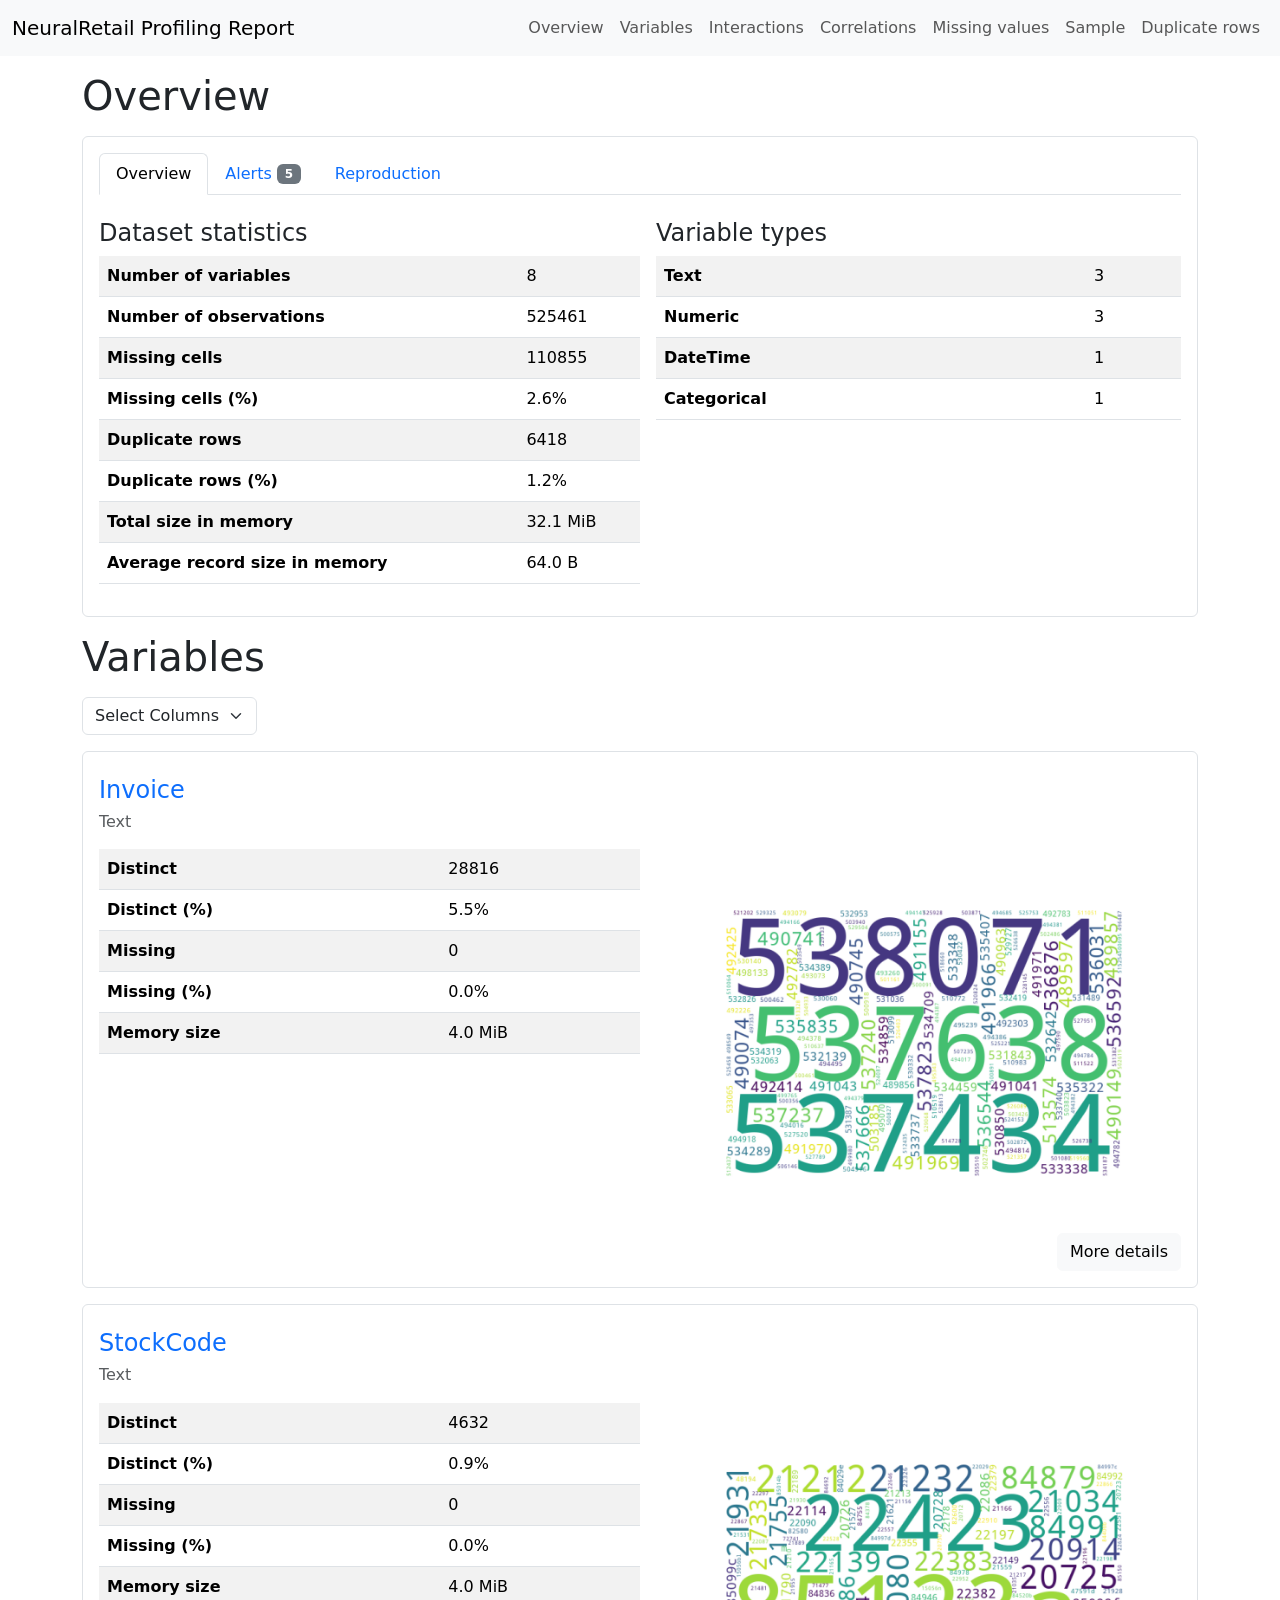
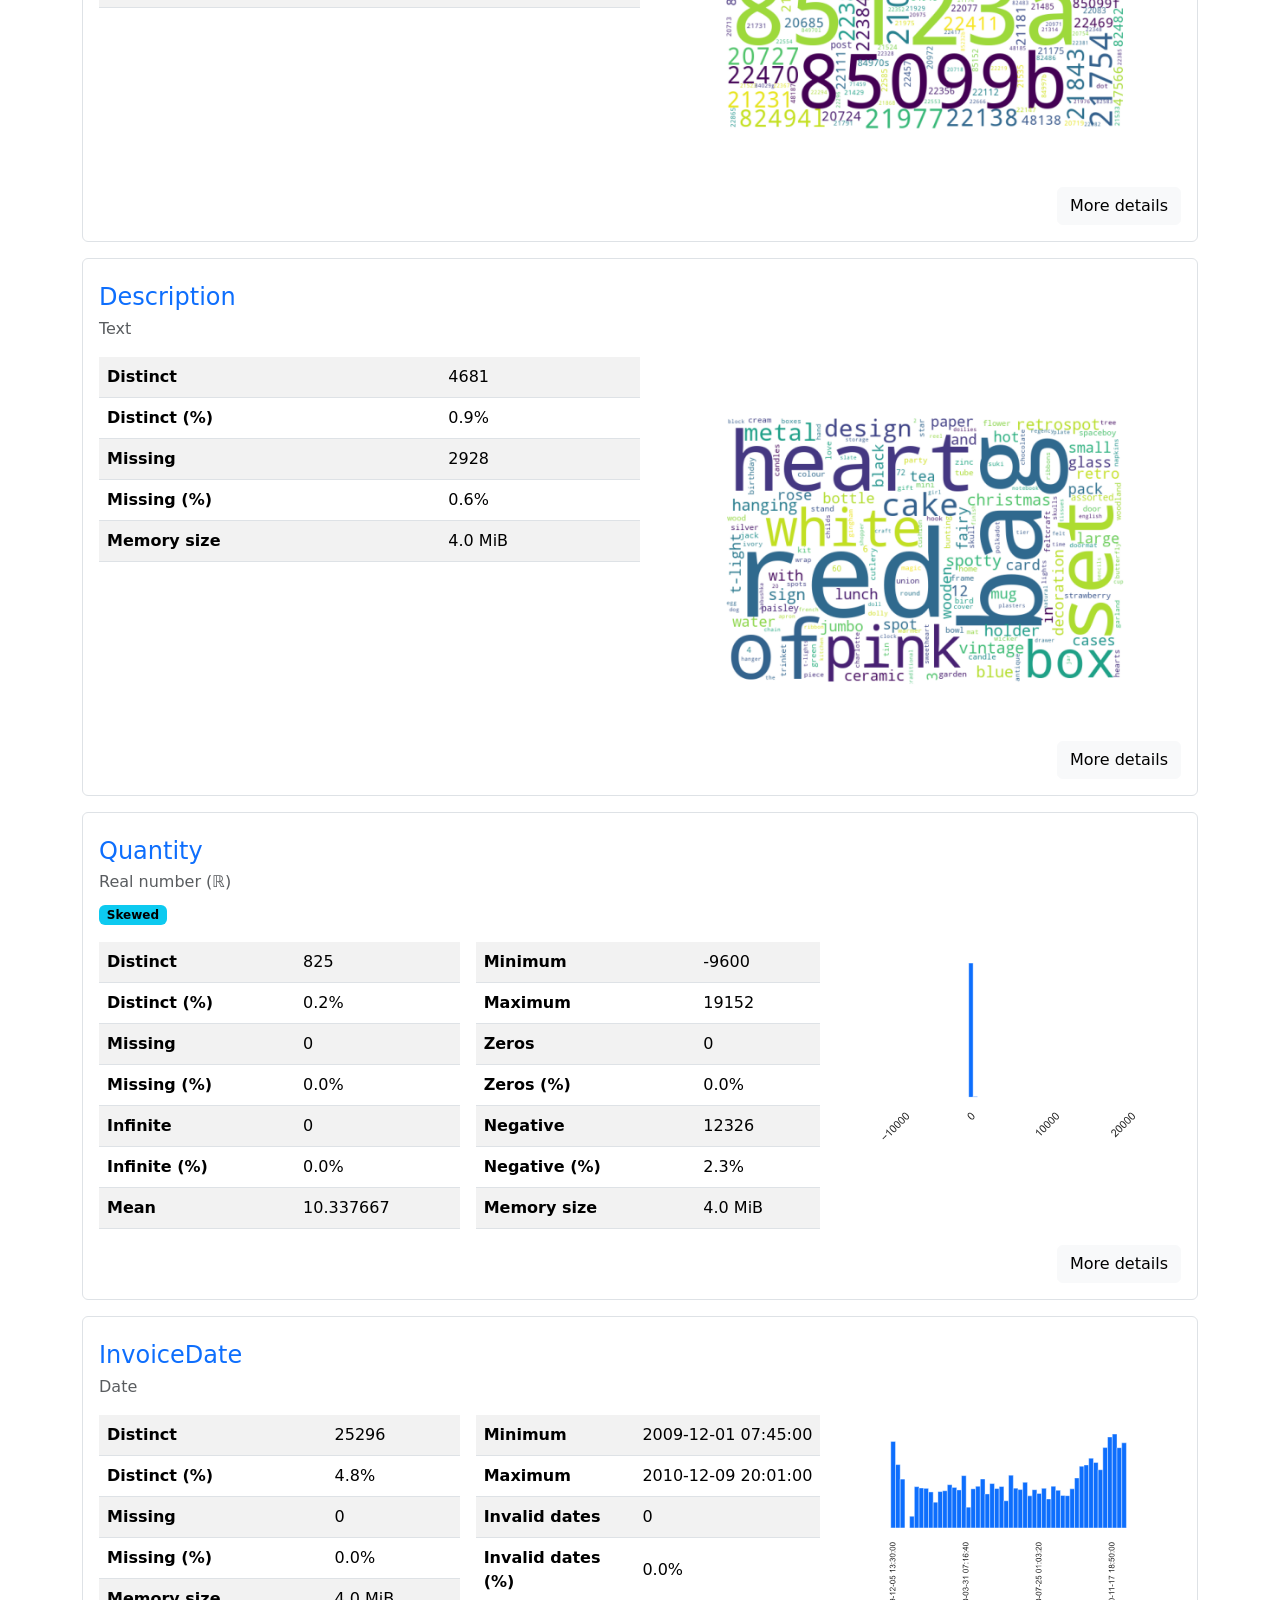
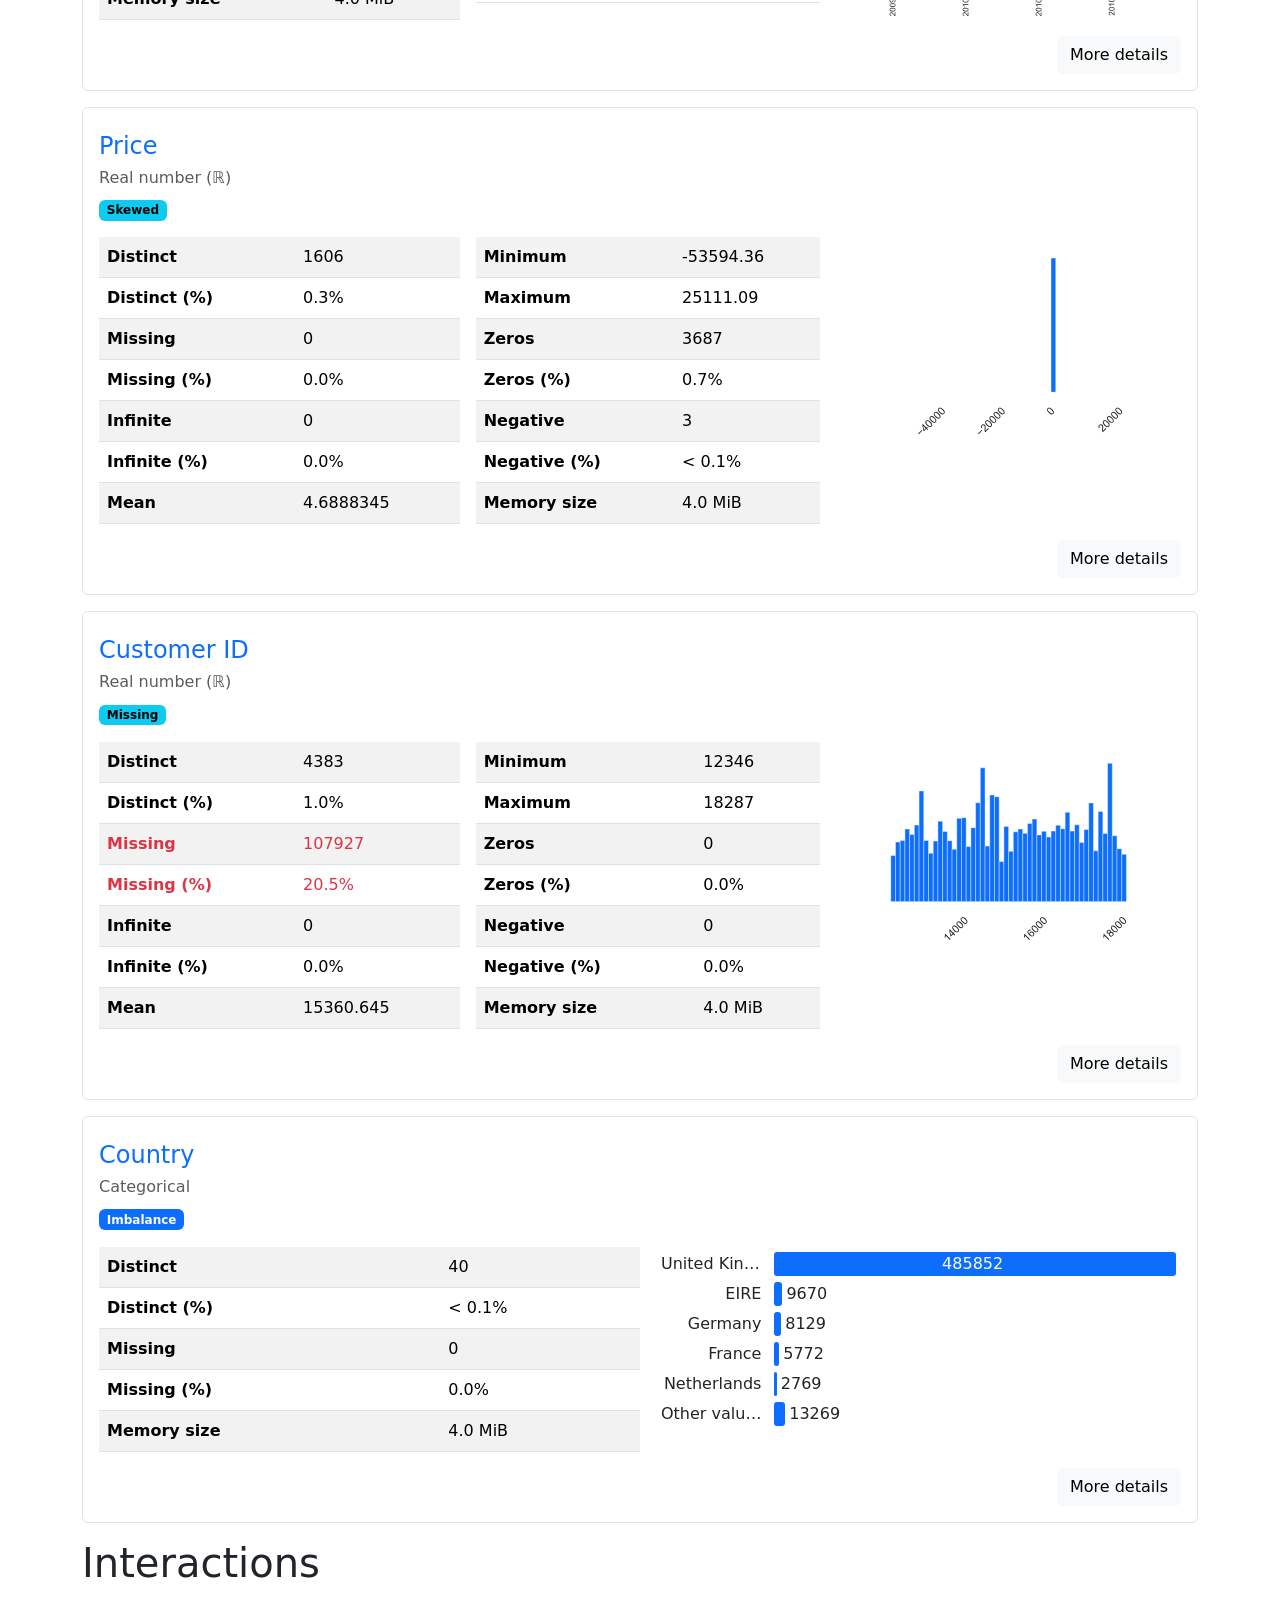
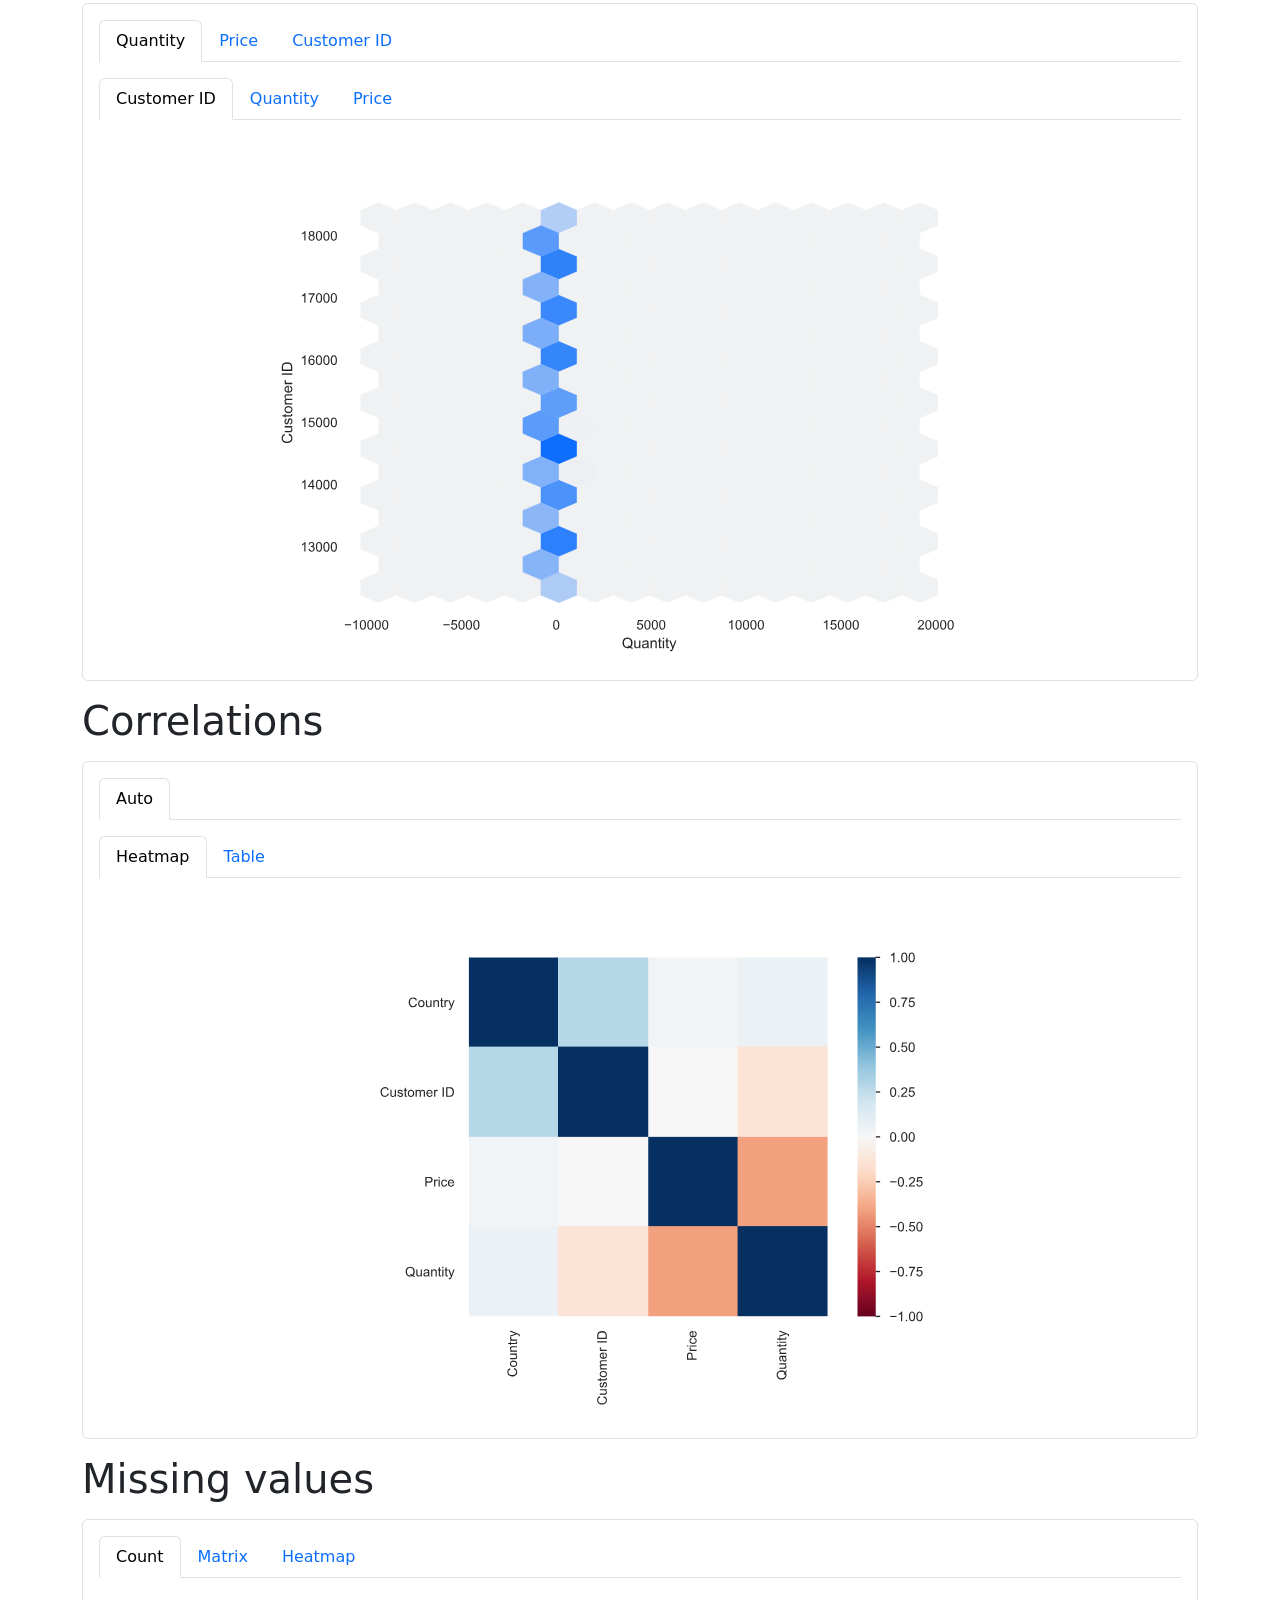
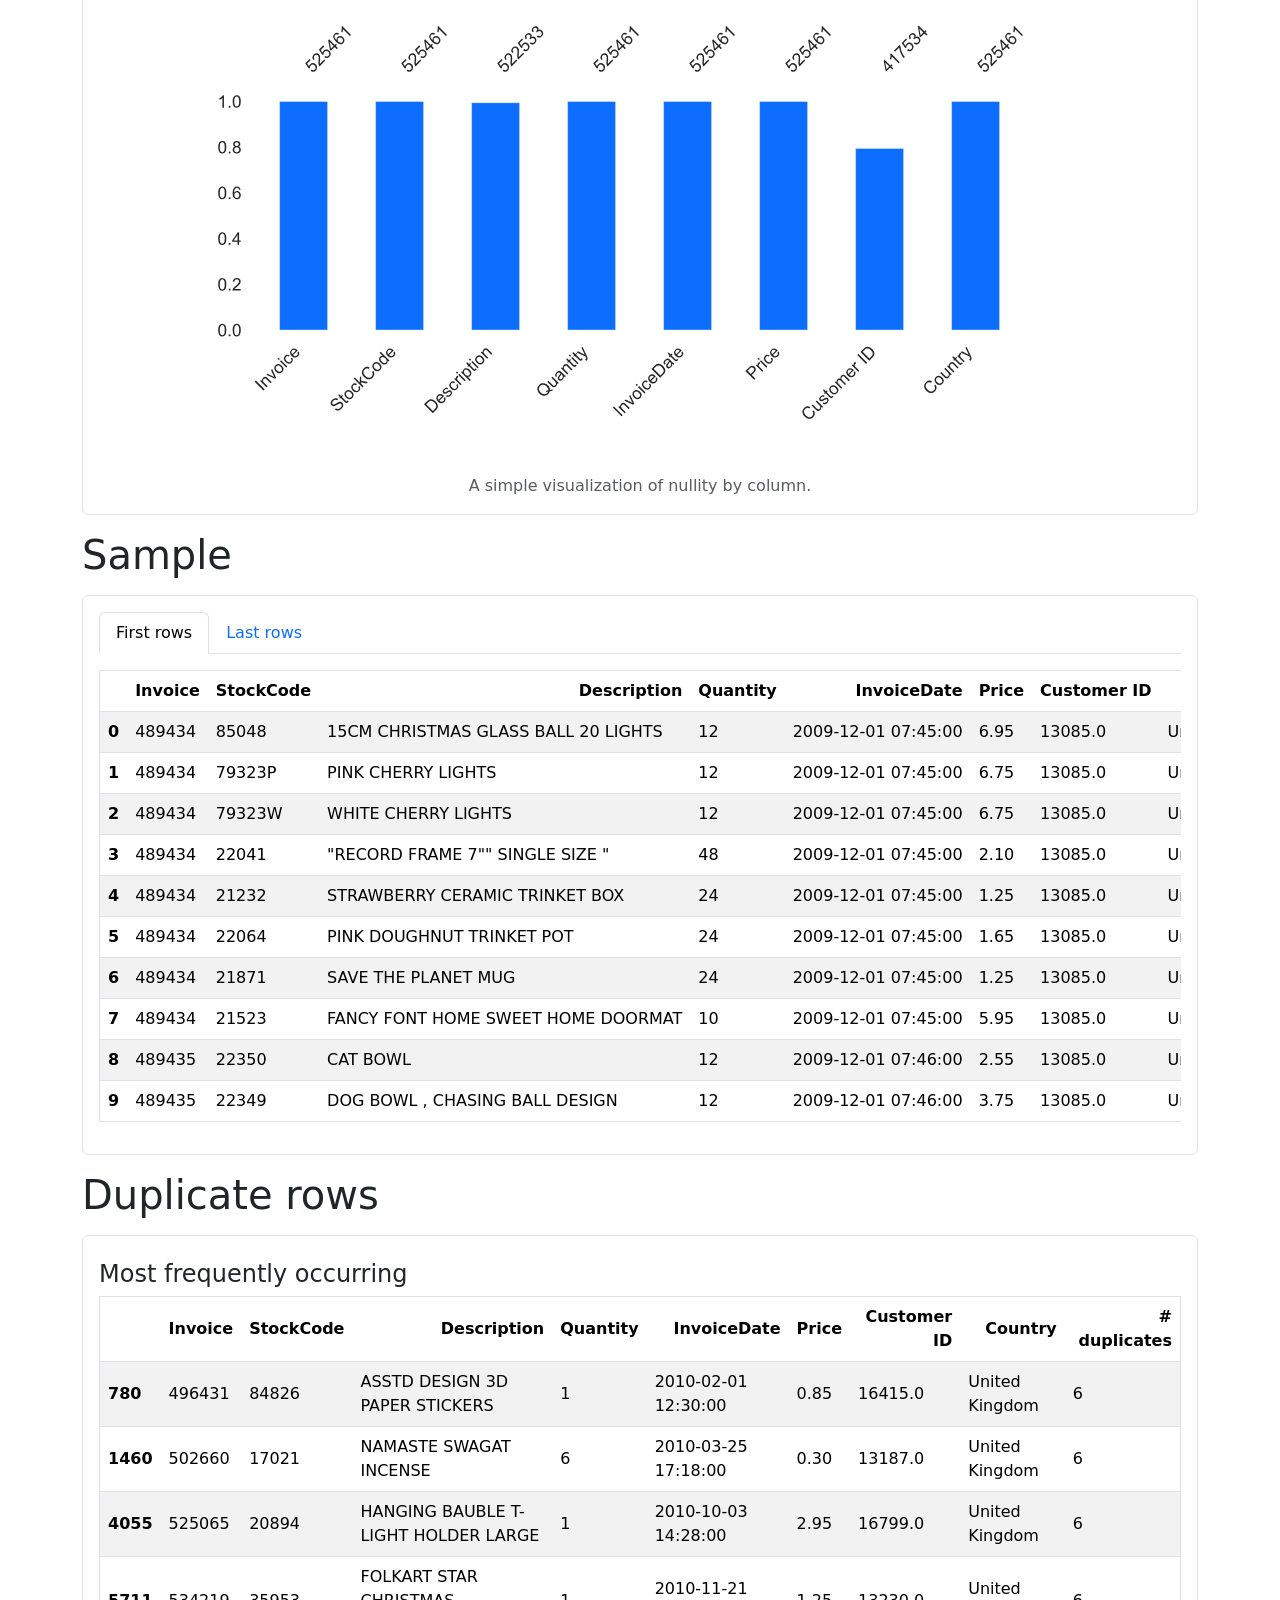
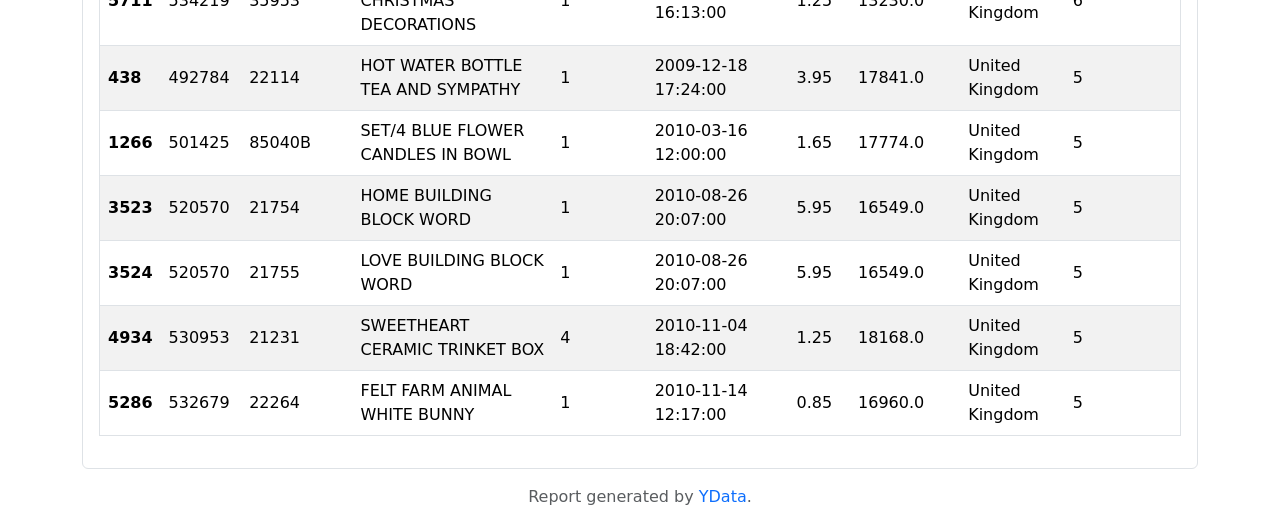
==== reports/data_profile_report.html @ 99c175b5 "Day 6 completed - Time Series Analysis and Prophet Tuning" ====
<!doctype html><html lang=en><meta charset=utf-8><meta content="width=device-width,initial-scale=1,shrink-to-fit=no" name=viewport><meta content="Profile report generated by YData! Visit us at https://ydata.ai" name=description><meta content="YData and the open source community." name=author><meta content="YData Profiling v4.18.4" name=generator><meta content=https://github.com/ydataai/ydata-profiling name=url><meta content="2026-06-08 09:29:05.166103" name=date><title>NeuralRetail Profiling Report</title><style>@charset "UTF-8";/*!
 * Bootstrap  v5.3.3 (https://getbootstrap.com/)
 * Copyright 2011-2024 The Bootstrap Authors
 * Licensed under MIT (https://github.com/twbs/bootstrap/blob/main/LICENSE)
 */:root,[data-bs-theme=light]{--bs-blue:#0d6efd;--bs-indigo:#6610f2;--bs-purple:#6f42c1;--bs-pink:#d63384;--bs-red:#dc3545;--bs-orange:#fd7e14;--bs-yellow:#ffc107;--bs-green:#198754;--bs-teal:#20c997;--bs-cyan:#0dcaf0;--bs-black:#000;--bs-white:#fff;--bs-gray:#6c757d;--bs-gray-dark:#343a40;--bs-gray-100:#f8f9fa;--bs-gray-200:#e9ecef;--bs-gray-300:#dee2e6;--bs-gray-400:#ced4da;--bs-gray-500:#adb5bd;--bs-gray-600:#6c757d;--bs-gray-700:#495057;--bs-gray-800:#343a40;--bs-gray-900:#212529;--bs-primary:#0d6efd;--bs-secondary:#6c757d;--bs-success:#198754;--bs-info:#0dcaf0;--bs-warning:#ffc107;--bs-danger:#dc3545;--bs-light:#f8f9fa;--bs-dark:#212529;--bs-primary-rgb:13,110,253;--bs-secondary-rgb:108,117,125;--bs-success-rgb:25,135,84;--bs-info-rgb:13,202,240;--bs-warning-rgb:255,193,7;--bs-danger-rgb:220,53,69;--bs-light-rgb:248,249,250;--bs-dark-rgb:33,37,41;--bs-primary-text-emphasis:#052c65;--bs-secondary-text-emphasis:#2b2f32;--bs-success-text-emphasis:#0a3622;--bs-info-text-emphasis:#055160;--bs-warning-text-emphasis:#664d03;--bs-danger-text-emphasis:#58151c;--bs-light-text-emphasis:#495057;--bs-dark-text-emphasis:#495057;--bs-primary-bg-subtle:#cfe2ff;--bs-secondary-bg-subtle:#e2e3e5;--bs-success-bg-subtle:#d1e7dd;--bs-info-bg-subtle:#cff4fc;--bs-warning-bg-subtle:#fff3cd;--bs-danger-bg-subtle:#f8d7da;--bs-light-bg-subtle:#fcfcfd;--bs-dark-bg-subtle:#ced4da;--bs-primary-border-subtle:#9ec5fe;--bs-secondary-border-subtle:#c4c8cb;--bs-success-border-subtle:#a3cfbb;--bs-info-border-subtle:#9eeaf9;--bs-warning-border-subtle:#ffe69c;--bs-danger-border-subtle:#f1aeb5;--bs-light-border-subtle:#e9ecef;--bs-dark-border-subtle:#adb5bd;--bs-white-rgb:255,255,255;--bs-black-rgb:0,0,0;--bs-font-sans-serif:system-ui,-apple-system,"Segoe UI",Roboto,"Helvetica Neue","Noto Sans","Liberation Sans",Arial,sans-serif,"Apple Color Emoji","Segoe UI Emoji","Segoe UI Symbol","Noto Color Emoji";--bs-font-monospace:SFMono-Regular,Menlo,Monaco,Consolas,"Liberation Mono","Courier New",monospace;--bs-gradient:linear-gradient(180deg, rgba(255, 255, 255, 0.15), rgba(255, 255, 255, 0));--bs-body-font-family:var(--bs-font-sans-serif);--bs-body-font-size:1rem;--bs-body-font-weight:400;--bs-body-line-height:1.5;--bs-body-color:#212529;--bs-body-color-rgb:33,37,41;--bs-body-bg:#fff;--bs-body-bg-rgb:255,255,255;--bs-emphasis-color:#000;--bs-emphasis-color-rgb:0,0,0;--bs-secondary-color:rgba(33, 37, 41, 0.75);--bs-secondary-color-rgb:33,37,41;--bs-secondary-bg:#e9ecef;--bs-secondary-bg-rgb:233,236,239;--bs-tertiary-color:rgba(33, 37, 41, 0.5);--bs-tertiary-color-rgb:33,37,41;--bs-tertiary-bg:#f8f9fa;--bs-tertiary-bg-rgb:248,249,250;--bs-heading-color:inherit;--bs-link-color:#0d6efd;--bs-link-color-rgb:13,110,253;--bs-link-decoration:underline;--bs-link-hover-color:#0a58ca;--bs-link-hover-color-rgb:10,88,202;--bs-code-color:#d63384;--bs-highlight-color:#212529;--bs-highlight-bg:#fff3cd;--bs-border-width:1px;--bs-border-style:solid;--bs-border-color:#dee2e6;--bs-border-color-translucent:rgba(0, 0, 0, 0.175);--bs-border-radius:0.375rem;--bs-border-radius-sm:0.25rem;--bs-border-radius-lg:0.5rem;--bs-border-radius-xl:1rem;--bs-border-radius-xxl:2rem;--bs-border-radius-2xl:var(--bs-border-radius-xxl);--bs-border-radius-pill:50rem;--bs-box-shadow:0 0.5rem 1rem rgba(0, 0, 0, 0.15);--bs-box-shadow-sm:0 0.125rem 0.25rem rgba(0, 0, 0, 0.075);--bs-box-shadow-lg:0 1rem 3rem rgba(0, 0, 0, 0.175);--bs-box-shadow-inset:inset 0 1px 2px rgba(0, 0, 0, 0.075);--bs-focus-ring-width:0.25rem;--bs-focus-ring-opacity:0.25;--bs-focus-ring-color:rgba(13, 110, 253, 0.25);--bs-form-valid-color:#198754;--bs-form-valid-border-color:#198754;--bs-form-invalid-color:#dc3545;--bs-form-invalid-border-color:#dc3545}[data-bs-theme=dark]{color-scheme:dark;--bs-body-color:#dee2e6;--bs-body-color-rgb:222,226,230;--bs-body-bg:#212529;--bs-body-bg-rgb:33,37,41;--bs-emphasis-color:#fff;--bs-emphasis-color-rgb:255,255,255;--bs-secondary-color:rgba(222, 226, 230, 0.75);--bs-secondary-color-rgb:222,226,230;--bs-secondary-bg:#343a40;--bs-secondary-bg-rgb:52,58,64;--bs-tertiary-color:rgba(222, 226, 230, 0.5);--bs-tertiary-color-rgb:222,226,230;--bs-tertiary-bg:#2b3035;--bs-tertiary-bg-rgb:43,48,53;--bs-primary-text-emphasis:#6ea8fe;--bs-secondary-text-emphasis:#a7acb1;--bs-success-text-emphasis:#75b798;--bs-info-text-emphasis:#6edff6;--bs-warning-text-emphasis:#ffda6a;--bs-danger-text-emphasis:#ea868f;--bs-light-text-emphasis:#f8f9fa;--bs-dark-text-emphasis:#dee2e6;--bs-primary-bg-subtle:#031633;--bs-secondary-bg-subtle:#161719;--bs-success-bg-subtle:#051b11;--bs-info-bg-subtle:#032830;--bs-warning-bg-subtle:#332701;--bs-danger-bg-subtle:#2c0b0e;--bs-light-bg-subtle:#343a40;--bs-dark-bg-subtle:#1a1d20;--bs-primary-border-subtle:#084298;--bs-secondary-border-subtle:#41464b;--bs-success-border-subtle:#0f5132;--bs-info-border-subtle:#087990;--bs-warning-border-subtle:#997404;--bs-danger-border-subtle:#842029;--bs-light-border-subtle:#495057;--bs-dark-border-subtle:#343a40;--bs-heading-color:inherit;--bs-link-color:#6ea8fe;--bs-link-hover-color:#8bb9fe;--bs-link-color-rgb:110,168,254;--bs-link-hover-color-rgb:139,185,254;--bs-code-color:#e685b5;--bs-highlight-color:#dee2e6;--bs-highlight-bg:#664d03;--bs-border-color:#495057;--bs-border-color-translucent:rgba(255, 255, 255, 0.15);--bs-form-valid-color:#75b798;--bs-form-valid-border-color:#75b798;--bs-form-invalid-color:#ea868f;--bs-form-invalid-border-color:#ea868f}*,::after,::before{box-sizing:border-box}@media (prefers-reduced-motion:no-preference){:root{scroll-behavior:smooth}}body{margin:0;font-family:var(--bs-body-font-family);font-size:var(--bs-body-font-size);font-weight:var(--bs-body-font-weight);line-height:var(--bs-body-line-height);color:var(--bs-body-color);text-align:var(--bs-body-text-align);background-color:var(--bs-body-bg);-webkit-text-size-adjust:100%;-webkit-tap-highlight-color:transparent}hr{margin:1rem 0;color:inherit;border:0;border-top:var(--bs-border-width) solid;opacity:.25}.h1,.h2,.h3,.h4,.h5,.h6,h1,h2,h3,h4,h5,h6{margin-top:0;margin-bottom:.5rem;font-weight:500;line-height:1.2;color:var(--bs-heading-color)}.h1,h1{font-size:calc(1.375rem + 1.5vw)}@media (min-width:1200px){.h1,h1{font-size:2.5rem}}.h2,h2{font-size:calc(1.325rem + .9vw)}@media (min-width:1200px){.h2,h2{font-size:2rem}}.h3,h3{font-size:calc(1.3rem + .6vw)}@media (min-width:1200px){.h3,h3{font-size:1.75rem}}.h4,h4{font-size:calc(1.275rem + .3vw)}@media (min-width:1200px){.h4,h4{font-size:1.5rem}}.h5,h5{font-size:1.25rem}.h6,h6{font-size:1rem}p{margin-top:0;margin-bottom:1rem}abbr[title]{-webkit-text-decoration:underline dotted;text-decoration:underline dotted;cursor:help;-webkit-text-decoration-skip-ink:none;text-decoration-skip-ink:none}address{margin-bottom:1rem;font-style:normal;line-height:inherit}ol,ul{padding-left:2rem}dl,ol,ul{margin-top:0;margin-bottom:1rem}ol ol,ol ul,ul ol,ul ul{margin-bottom:0}dt{font-weight:700}dd{margin-bottom:.5rem;margin-left:0}blockquote{margin:0 0 1rem}b,strong{font-weight:bolder}.small,small{font-size:.875em}.mark,mark{padding:.1875em;color:var(--bs-highlight-color);background-color:var(--bs-highlight-bg)}sub,sup{position:relative;font-size:.75em;line-height:0;vertical-align:baseline}sub{bottom:-.25em}sup{top:-.5em}a{color:rgba(var(--bs-link-color-rgb),var(--bs-link-opacity,1));text-decoration:underline}a:hover{--bs-link-color-rgb:var(--bs-link-hover-color-rgb)}a:not([href]):not([class]),a:not([href]):not([class]):hover{color:inherit;text-decoration:none}code,kbd,pre,samp{font-family:var(--bs-font-monospace);font-size:1em}pre{display:block;margin-top:0;margin-bottom:1rem;overflow:auto;font-size:.875em}pre code{font-size:inherit;color:inherit;word-break:normal}code{font-size:.875em;color:var(--bs-code-color);word-wrap:break-word}a>code{color:inherit}kbd{padding:.1875rem .375rem;font-size:.875em;color:var(--bs-body-bg);background-color:var(--bs-body-color);border-radius:.25rem}kbd kbd{padding:0;font-size:1em}figure{margin:0 0 1rem}img,svg{vertical-align:middle}table{caption-side:bottom;border-collapse:collapse}caption{padding-top:.5rem;padding-bottom:.5rem;color:var(--bs-secondary-color);text-align:left}th{text-align:inherit;text-align:-webkit-match-parent}tbody,td,tfoot,th,thead,tr{border-color:inherit;border-style:solid;border-width:0}label{display:inline-block}button{border-radius:0}button:focus:not(:focus-visible){outline:0}button,input,optgroup,select,textarea{margin:0;font-family:inherit;font-size:inherit;line-height:inherit}button,select{text-transform:none}[role=button]{cursor:pointer}select{word-wrap:normal}select:disabled{opacity:1}[list]:not([type=date]):not([type=datetime-local]):not([type=month]):not([type=week]):not([type=time])::-webkit-calendar-picker-indicator{display:none!important}[type=button],[type=reset],[type=submit],button{-webkit-appearance:button}[type=button]:not(:disabled),[type=reset]:not(:disabled),[type=submit]:not(:disabled),button:not(:disabled){cursor:pointer}::-moz-focus-inner{padding:0;border-style:none}textarea{resize:vertical}fieldset{min-width:0;padding:0;margin:0;border:0}legend{float:left;width:100%;padding:0;margin-bottom:.5rem;font-size:calc(1.275rem + .3vw);line-height:inherit}@media (min-width:1200px){legend{font-size:1.5rem}}legend+*{clear:left}::-webkit-datetime-edit-day-field,::-webkit-datetime-edit-fields-wrapper,::-webkit-datetime-edit-hour-field,::-webkit-datetime-edit-minute,::-webkit-datetime-edit-month-field,::-webkit-datetime-edit-text,::-webkit-datetime-edit-year-field{padding:0}::-webkit-inner-spin-button{height:auto}[type=search]{-webkit-appearance:textfield;outline-offset:-2px}::-webkit-search-decoration{-webkit-appearance:none}::-webkit-color-swatch-wrapper{padding:0}::-webkit-file-upload-button{font:inherit;-webkit-appearance:button}::file-selector-button{font:inherit;-webkit-appearance:button}output{display:inline-block}iframe{border:0}summary{display:list-item;cursor:pointer}progress{vertical-align:baseline}[hidden]{display:none!important}.lead{font-size:1.25rem;font-weight:300}.display-1{font-size:calc(1.625rem + 4.5vw);font-weight:300;line-height:1.2}@media (min-width:1200px){.display-1{font-size:5rem}}.display-2{font-size:calc(1.575rem + 3.9vw);font-weight:300;line-height:1.2}@media (min-width:1200px){.display-2{font-size:4.5rem}}.display-3{font-size:calc(1.525rem + 3.3vw);font-weight:300;line-height:1.2}@media (min-width:1200px){.display-3{font-size:4rem}}.display-4{font-size:calc(1.475rem + 2.7vw);font-weight:300;line-height:1.2}@media (min-width:1200px){.display-4{font-size:3.5rem}}.display-5{font-size:calc(1.425rem + 2.1vw);font-weight:300;line-height:1.2}@media (min-width:1200px){.display-5{font-size:3rem}}.display-6{font-size:calc(1.375rem + 1.5vw);font-weight:300;line-height:1.2}@media (min-width:1200px){.display-6{font-size:2.5rem}}.list-unstyled{padding-left:0;list-style:none}.list-inline{padding-left:0;list-style:none}.list-inline-item{display:inline-block}.list-inline-item:not(:last-child){margin-right:.5rem}.initialism{font-size:.875em;text-transform:uppercase}.blockquote{margin-bottom:1rem;font-size:1.25rem}.blockquote>:last-child{margin-bottom:0}.blockquote-footer{margin-top:-1rem;margin-bottom:1rem;font-size:.875em;color:#6c757d}.blockquote-footer::before{content:"— "}.img-fluid{max-width:100%;height:auto}.img-thumbnail{padding:.25rem;background-color:var(--bs-body-bg);border:var(--bs-border-width) solid var(--bs-border-color);border-radius:var(--bs-border-radius);max-width:100%;height:auto}.figure{display:inline-block}.figure-img{margin-bottom:.5rem;line-height:1}.figure-caption{font-size:.875em;color:var(--bs-secondary-color)}.container,.container-fluid,.container-lg,.container-md,.container-sm,.container-xl,.container-xxl{--bs-gutter-x:1.5rem;--bs-gutter-y:0;width:100%;padding-right:calc(var(--bs-gutter-x) * .5);padding-left:calc(var(--bs-gutter-x) * .5);margin-right:auto;margin-left:auto}@media (min-width:576px){.container,.container-sm{max-width:540px}}@media (min-width:768px){.container,.container-md,.container-sm{max-width:720px}}@media (min-width:992px){.container,.container-lg,.container-md,.container-sm{max-width:960px}}@media (min-width:1200px){.container,.container-lg,.container-md,.container-sm,.container-xl{max-width:1140px}}@media (min-width:1400px){.container,.container-lg,.container-md,.container-sm,.container-xl,.container-xxl{max-width:1320px}}:root{--bs-breakpoint-xs:0;--bs-breakpoint-sm:576px;--bs-breakpoint-md:768px;--bs-breakpoint-lg:992px;--bs-breakpoint-xl:1200px;--bs-breakpoint-xxl:1400px}.row{--bs-gutter-x:1.5rem;--bs-gutter-y:0;display:flex;flex-wrap:wrap;margin-top:calc(-1 * var(--bs-gutter-y));margin-right:calc(-.5 * var(--bs-gutter-x));margin-left:calc(-.5 * var(--bs-gutter-x))}.row>*{flex-shrink:0;width:100%;max-width:100%;padding-right:calc(var(--bs-gutter-x) * .5);padding-left:calc(var(--bs-gutter-x) * .5);margin-top:var(--bs-gutter-y)}.col{flex:1 0 0%}.row-cols-auto>*{flex:0 0 auto;width:auto}.row-cols-1>*{flex:0 0 auto;width:100%}.row-cols-2>*{flex:0 0 auto;width:50%}.row-cols-3>*{flex:0 0 auto;width:33.33333333%}.row-cols-4>*{flex:0 0 auto;width:25%}.row-cols-5>*{flex:0 0 auto;width:20%}.row-cols-6>*{flex:0 0 auto;width:16.66666667%}.col-auto{flex:0 0 auto;width:auto}.col-1{flex:0 0 auto;width:8.33333333%}.col-2{flex:0 0 auto;width:16.66666667%}.col-3{flex:0 0 auto;width:25%}.col-4{flex:0 0 auto;width:33.33333333%}.col-5{flex:0 0 auto;width:41.66666667%}.col-6{flex:0 0 auto;width:50%}.col-7{flex:0 0 auto;width:58.33333333%}.col-8{flex:0 0 auto;width:66.66666667%}.col-9{flex:0 0 auto;width:75%}.col-10{flex:0 0 auto;width:83.33333333%}.col-11{flex:0 0 auto;width:91.66666667%}.col-12{flex:0 0 auto;width:100%}.offset-1{margin-left:8.33333333%}.offset-2{margin-left:16.66666667%}.offset-3{margin-left:25%}.offset-4{margin-left:33.33333333%}.offset-5{margin-left:41.66666667%}.offset-6{margin-left:50%}.offset-7{margin-left:58.33333333%}.offset-8{margin-left:66.66666667%}.offset-9{margin-left:75%}.offset-10{margin-left:83.33333333%}.offset-11{margin-left:91.66666667%}.g-0,.gx-0{--bs-gutter-x:0}.g-0,.gy-0{--bs-gutter-y:0}.g-1,.gx-1{--bs-gutter-x:0.25rem}.g-1,.gy-1{--bs-gutter-y:0.25rem}.g-2,.gx-2{--bs-gutter-x:0.5rem}.g-2,.gy-2{--bs-gutter-y:0.5rem}.g-3,.gx-3{--bs-gutter-x:1rem}.g-3,.gy-3{--bs-gutter-y:1rem}.g-4,.gx-4{--bs-gutter-x:1.5rem}.g-4,.gy-4{--bs-gutter-y:1.5rem}.g-5,.gx-5{--bs-gutter-x:3rem}.g-5,.gy-5{--bs-gutter-y:3rem}@media (min-width:576px){.col-sm{flex:1 0 0%}.row-cols-sm-auto>*{flex:0 0 auto;width:auto}.row-cols-sm-1>*{flex:0 0 auto;width:100%}.row-cols-sm-2>*{flex:0 0 auto;width:50%}.row-cols-sm-3>*{flex:0 0 auto;width:33.33333333%}.row-cols-sm-4>*{flex:0 0 auto;width:25%}.row-cols-sm-5>*{flex:0 0 auto;width:20%}.row-cols-sm-6>*{flex:0 0 auto;width:16.66666667%}.col-sm-auto{flex:0 0 auto;width:auto}.col-sm-1{flex:0 0 auto;width:8.33333333%}.col-sm-2{flex:0 0 auto;width:16.66666667%}.col-sm-3{flex:0 0 auto;width:25%}.col-sm-4{flex:0 0 auto;width:33.33333333%}.col-sm-5{flex:0 0 auto;width:41.66666667%}.col-sm-6{flex:0 0 auto;width:50%}.col-sm-7{flex:0 0 auto;width:58.33333333%}.col-sm-8{flex:0 0 auto;width:66.66666667%}.col-sm-9{flex:0 0 auto;width:75%}.col-sm-10{flex:0 0 auto;width:83.33333333%}.col-sm-11{flex:0 0 auto;width:91.66666667%}.col-sm-12{flex:0 0 auto;width:100%}.offset-sm-0{margin-left:0}.offset-sm-1{margin-left:8.33333333%}.offset-sm-2{margin-left:16.66666667%}.offset-sm-3{margin-left:25%}.offset-sm-4{margin-left:33.33333333%}.offset-sm-5{margin-left:41.66666667%}.offset-sm-6{margin-left:50%}.offset-sm-7{margin-left:58.33333333%}.offset-sm-8{margin-left:66.66666667%}.offset-sm-9{margin-left:75%}.offset-sm-10{margin-left:83.33333333%}.offset-sm-11{margin-left:91.66666667%}.g-sm-0,.gx-sm-0{--bs-gutter-x:0}.g-sm-0,.gy-sm-0{--bs-gutter-y:0}.g-sm-1,.gx-sm-1{--bs-gutter-x:0.25rem}.g-sm-1,.gy-sm-1{--bs-gutter-y:0.25rem}.g-sm-2,.gx-sm-2{--bs-gutter-x:0.5rem}.g-sm-2,.gy-sm-2{--bs-gutter-y:0.5rem}.g-sm-3,.gx-sm-3{--bs-gutter-x:1rem}.g-sm-3,.gy-sm-3{--bs-gutter-y:1rem}.g-sm-4,.gx-sm-4{--bs-gutter-x:1.5rem}.g-sm-4,.gy-sm-4{--bs-gutter-y:1.5rem}.g-sm-5,.gx-sm-5{--bs-gutter-x:3rem}.g-sm-5,.gy-sm-5{--bs-gutter-y:3rem}}@media (min-width:768px){.col-md{flex:1 0 0%}.row-cols-md-auto>*{flex:0 0 auto;width:auto}.row-cols-md-1>*{flex:0 0 auto;width:100%}.row-cols-md-2>*{flex:0 0 auto;width:50%}.row-cols-md-3>*{flex:0 0 auto;width:33.33333333%}.row-cols-md-4>*{flex:0 0 auto;width:25%}.row-cols-md-5>*{flex:0 0 auto;width:20%}.row-cols-md-6>*{flex:0 0 auto;width:16.66666667%}.col-md-auto{flex:0 0 auto;width:auto}.col-md-1{flex:0 0 auto;width:8.33333333%}.col-md-2{flex:0 0 auto;width:16.66666667%}.col-md-3{flex:0 0 auto;width:25%}.col-md-4{flex:0 0 auto;width:33.33333333%}.col-md-5{flex:0 0 auto;width:41.66666667%}.col-md-6{flex:0 0 auto;width:50%}.col-md-7{flex:0 0 auto;width:58.33333333%}.col-md-8{flex:0 0 auto;width:66.66666667%}.col-md-9{flex:0 0 auto;width:75%}.col-md-10{flex:0 0 auto;width:83.33333333%}.col-md-11{flex:0 0 auto;width:91.66666667%}.col-md-12{flex:0 0 auto;width:100%}.offset-md-0{margin-left:0}.offset-md-1{margin-left:8.33333333%}.offset-md-2{margin-left:16.66666667%}.offset-md-3{margin-left:25%}.offset-md-4{margin-left:33.33333333%}.offset-md-5{margin-left:41.66666667%}.offset-md-6{margin-left:50%}.offset-md-7{margin-left:58.33333333%}.offset-md-8{margin-left:66.66666667%}.offset-md-9{margin-left:75%}.offset-md-10{margin-left:83.33333333%}.offset-md-11{margin-left:91.66666667%}.g-md-0,.gx-md-0{--bs-gutter-x:0}.g-md-0,.gy-md-0{--bs-gutter-y:0}.g-md-1,.gx-md-1{--bs-gutter-x:0.25rem}.g-md-1,.gy-md-1{--bs-gutter-y:0.25rem}.g-md-2,.gx-md-2{--bs-gutter-x:0.5rem}.g-md-2,.gy-md-2{--bs-gutter-y:0.5rem}.g-md-3,.gx-md-3{--bs-gutter-x:1rem}.g-md-3,.gy-md-3{--bs-gutter-y:1rem}.g-md-4,.gx-md-4{--bs-gutter-x:1.5rem}.g-md-4,.gy-md-4{--bs-gutter-y:1.5rem}.g-md-5,.gx-md-5{--bs-gutter-x:3rem}.g-md-5,.gy-md-5{--bs-gutter-y:3rem}}@media (min-width:992px){.col-lg{flex:1 0 0%}.row-cols-lg-auto>*{flex:0 0 auto;width:auto}.row-cols-lg-1>*{flex:0 0 auto;width:100%}.row-cols-lg-2>*{flex:0 0 auto;width:50%}.row-cols-lg-3>*{flex:0 0 auto;width:33.33333333%}.row-cols-lg-4>*{flex:0 0 auto;width:25%}.row-cols-lg-5>*{flex:0 0 auto;width:20%}.row-cols-lg-6>*{flex:0 0 auto;width:16.66666667%}.col-lg-auto{flex:0 0 auto;width:auto}.col-lg-1{flex:0 0 auto;width:8.33333333%}.col-lg-2{flex:0 0 auto;width:16.66666667%}.col-lg-3{flex:0 0 auto;width:25%}.col-lg-4{flex:0 0 auto;width:33.33333333%}.col-lg-5{flex:0 0 auto;width:41.66666667%}.col-lg-6{flex:0 0 auto;width:50%}.col-lg-7{flex:0 0 auto;width:58.33333333%}.col-lg-8{flex:0 0 auto;width:66.66666667%}.col-lg-9{flex:0 0 auto;width:75%}.col-lg-10{flex:0 0 auto;width:83.33333333%}.col-lg-11{flex:0 0 auto;width:91.66666667%}.col-lg-12{flex:0 0 auto;width:100%}.offset-lg-0{margin-left:0}.offset-lg-1{margin-left:8.33333333%}.offset-lg-2{margin-left:16.66666667%}.offset-lg-3{margin-left:25%}.offset-lg-4{margin-left:33.33333333%}.offset-lg-5{margin-left:41.66666667%}.offset-lg-6{margin-left:50%}.offset-lg-7{margin-left:58.33333333%}.offset-lg-8{margin-left:66.66666667%}.offset-lg-9{margin-left:75%}.offset-lg-10{margin-left:83.33333333%}.offset-lg-11{margin-left:91.66666667%}.g-lg-0,.gx-lg-0{--bs-gutter-x:0}.g-lg-0,.gy-lg-0{--bs-gutter-y:0}.g-lg-1,.gx-lg-1{--bs-gutter-x:0.25rem}.g-lg-1,.gy-lg-1{--bs-gutter-y:0.25rem}.g-lg-2,.gx-lg-2{--bs-gutter-x:0.5rem}.g-lg-2,.gy-lg-2{--bs-gutter-y:0.5rem}.g-lg-3,.gx-lg-3{--bs-gutter-x:1rem}.g-lg-3,.gy-lg-3{--bs-gutter-y:1rem}.g-lg-4,.gx-lg-4{--bs-gutter-x:1.5rem}.g-lg-4,.gy-lg-4{--bs-gutter-y:1.5rem}.g-lg-5,.gx-lg-5{--bs-gutter-x:3rem}.g-lg-5,.gy-lg-5{--bs-gutter-y:3rem}}@media (min-width:1200px){.col-xl{flex:1 0 0%}.row-cols-xl-auto>*{flex:0 0 auto;width:auto}.row-cols-xl-1>*{flex:0 0 auto;width:100%}.row-cols-xl-2>*{flex:0 0 auto;width:50%}.row-cols-xl-3>*{flex:0 0 auto;width:33.33333333%}.row-cols-xl-4>*{flex:0 0 auto;width:25%}.row-cols-xl-5>*{flex:0 0 auto;width:20%}.row-cols-xl-6>*{flex:0 0 auto;width:16.66666667%}.col-xl-auto{flex:0 0 auto;width:auto}.col-xl-1{flex:0 0 auto;width:8.33333333%}.col-xl-2{flex:0 0 auto;width:16.66666667%}.col-xl-3{flex:0 0 auto;width:25%}.col-xl-4{flex:0 0 auto;width:33.33333333%}.col-xl-5{flex:0 0 auto;width:41.66666667%}.col-xl-6{flex:0 0 auto;width:50%}.col-xl-7{flex:0 0 auto;width:58.33333333%}.col-xl-8{flex:0 0 auto;width:66.66666667%}.col-xl-9{flex:0 0 auto;width:75%}.col-xl-10{flex:0 0 auto;width:83.33333333%}.col-xl-11{flex:0 0 auto;width:91.66666667%}.col-xl-12{flex:0 0 auto;width:100%}.offset-xl-0{margin-left:0}.offset-xl-1{margin-left:8.33333333%}.offset-xl-2{margin-left:16.66666667%}.offset-xl-3{margin-left:25%}.offset-xl-4{margin-left:33.33333333%}.offset-xl-5{margin-left:41.66666667%}.offset-xl-6{margin-left:50%}.offset-xl-7{margin-left:58.33333333%}.offset-xl-8{margin-left:66.66666667%}.offset-xl-9{margin-left:75%}.offset-xl-10{margin-left:83.33333333%}.offset-xl-11{margin-left:91.66666667%}.g-xl-0,.gx-xl-0{--bs-gutter-x:0}.g-xl-0,.gy-xl-0{--bs-gutter-y:0}.g-xl-1,.gx-xl-1{--bs-gutter-x:0.25rem}.g-xl-1,.gy-xl-1{--bs-gutter-y:0.25rem}.g-xl-2,.gx-xl-2{--bs-gutter-x:0.5rem}.g-xl-2,.gy-xl-2{--bs-gutter-y:0.5rem}.g-xl-3,.gx-xl-3{--bs-gutter-x:1rem}.g-xl-3,.gy-xl-3{--bs-gutter-y:1rem}.g-xl-4,.gx-xl-4{--bs-gutter-x:1.5rem}.g-xl-4,.gy-xl-4{--bs-gutter-y:1.5rem}.g-xl-5,.gx-xl-5{--bs-gutter-x:3rem}.g-xl-5,.gy-xl-5{--bs-gutter-y:3rem}}@media (min-width:1400px){.col-xxl{flex:1 0 0%}.row-cols-xxl-auto>*{flex:0 0 auto;width:auto}.row-cols-xxl-1>*{flex:0 0 auto;width:100%}.row-cols-xxl-2>*{flex:0 0 auto;width:50%}.row-cols-xxl-3>*{flex:0 0 auto;width:33.33333333%}.row-cols-xxl-4>*{flex:0 0 auto;width:25%}.row-cols-xxl-5>*{flex:0 0 auto;width:20%}.row-cols-xxl-6>*{flex:0 0 auto;width:16.66666667%}.col-xxl-auto{flex:0 0 auto;width:auto}.col-xxl-1{flex:0 0 auto;width:8.33333333%}.col-xxl-2{flex:0 0 auto;width:16.66666667%}.col-xxl-3{flex:0 0 auto;width:25%}.col-xxl-4{flex:0 0 auto;width:33.33333333%}.col-xxl-5{flex:0 0 auto;width:41.66666667%}.col-xxl-6{flex:0 0 auto;width:50%}.col-xxl-7{flex:0 0 auto;width:58.33333333%}.col-xxl-8{flex:0 0 auto;width:66.66666667%}.col-xxl-9{flex:0 0 auto;width:75%}.col-xxl-10{flex:0 0 auto;width:83.33333333%}.col-xxl-11{flex:0 0 auto;width:91.66666667%}.col-xxl-12{flex:0 0 auto;width:100%}.offset-xxl-0{margin-left:0}.offset-xxl-1{margin-left:8.33333333%}.offset-xxl-2{margin-left:16.66666667%}.offset-xxl-3{margin-left:25%}.offset-xxl-4{margin-left:33.33333333%}.offset-xxl-5{margin-left:41.66666667%}.offset-xxl-6{margin-left:50%}.offset-xxl-7{margin-left:58.33333333%}.offset-xxl-8{margin-left:66.66666667%}.offset-xxl-9{margin-left:75%}.offset-xxl-10{margin-left:83.33333333%}.offset-xxl-11{margin-left:91.66666667%}.g-xxl-0,.gx-xxl-0{--bs-gutter-x:0}.g-xxl-0,.gy-xxl-0{--bs-gutter-y:0}.g-xxl-1,.gx-xxl-1{--bs-gutter-x:0.25rem}.g-xxl-1,.gy-xxl-1{--bs-gutter-y:0.25rem}.g-xxl-2,.gx-xxl-2{--bs-gutter-x:0.5rem}.g-xxl-2,.gy-xxl-2{--bs-gutter-y:0.5rem}.g-xxl-3,.gx-xxl-3{--bs-gutter-x:1rem}.g-xxl-3,.gy-xxl-3{--bs-gutter-y:1rem}.g-xxl-4,.gx-xxl-4{--bs-gutter-x:1.5rem}.g-xxl-4,.gy-xxl-4{--bs-gutter-y:1.5rem}.g-xxl-5,.gx-xxl-5{--bs-gutter-x:3rem}.g-xxl-5,.gy-xxl-5{--bs-gutter-y:3rem}}.table{--bs-table-color-type:initial;--bs-table-bg-type:initial;--bs-table-color-state:initial;--bs-table-bg-state:initial;--bs-table-color:var(--bs-emphasis-color);--bs-table-bg:var(--bs-body-bg);--bs-table-border-color:var(--bs-border-color);--bs-table-accent-bg:transparent;--bs-table-striped-color:var(--bs-emphasis-color);--bs-table-striped-bg:rgba(var(--bs-emphasis-color-rgb), 0.05);--bs-table-active-color:var(--bs-emphasis-color);--bs-table-active-bg:rgba(var(--bs-emphasis-color-rgb), 0.1);--bs-table-hover-color:var(--bs-emphasis-color);--bs-table-hover-bg:rgba(var(--bs-emphasis-color-rgb), 0.075);width:100%;margin-bottom:1rem;vertical-align:top;border-color:var(--bs-table-border-color)}.table>:not(caption)>*>*{padding:.5rem .5rem;color:var(--bs-table-color-state,var(--bs-table-color-type,var(--bs-table-color)));background-color:var(--bs-table-bg);border-bottom-width:var(--bs-border-width);box-shadow:inset 0 0 0 9999px var(--bs-table-bg-state,var(--bs-table-bg-type,var(--bs-table-accent-bg)))}.table>tbody{vertical-align:inherit}.table>thead{vertical-align:bottom}.table-group-divider{border-top:calc(var(--bs-border-width) * 2) solid currentcolor}.caption-top{caption-side:top}.table-sm>:not(caption)>*>*{padding:.25rem .25rem}.table-bordered>:not(caption)>*{border-width:var(--bs-border-width) 0}.table-bordered>:not(caption)>*>*{border-width:0 var(--bs-border-width)}.table-borderless>:not(caption)>*>*{border-bottom-width:0}.table-borderless>:not(:first-child){border-top-width:0}.table-striped>tbody>tr:nth-of-type(odd)>*{--bs-table-color-type:var(--bs-table-striped-color);--bs-table-bg-type:var(--bs-table-striped-bg)}.table-striped-columns>:not(caption)>tr>:nth-child(2n){--bs-table-color-type:var(--bs-table-striped-color);--bs-table-bg-type:var(--bs-table-striped-bg)}.table-active{--bs-table-color-state:var(--bs-table-active-color);--bs-table-bg-state:var(--bs-table-active-bg)}.table-hover>tbody>tr:hover>*{--bs-table-color-state:var(--bs-table-hover-color);--bs-table-bg-state:var(--bs-table-hover-bg)}.table-primary{--bs-table-color:#000;--bs-table-bg:#cfe2ff;--bs-table-border-color:#a6b5cc;--bs-table-striped-bg:#c5d7f2;--bs-table-striped-color:#000;--bs-table-active-bg:#bacbe6;--bs-table-active-color:#000;--bs-table-hover-bg:#bfd1ec;--bs-table-hover-color:#000;color:var(--bs-table-color);border-color:var(--bs-table-border-color)}.table-secondary{--bs-table-color:#000;--bs-table-bg:#e2e3e5;--bs-table-border-color:#b5b6b7;--bs-table-striped-bg:#d7d8da;--bs-table-striped-color:#000;--bs-table-active-bg:#cbccce;--bs-table-active-color:#000;--bs-table-hover-bg:#d1d2d4;--bs-table-hover-color:#000;color:var(--bs-table-color);border-color:var(--bs-table-border-color)}.table-success{--bs-table-color:#000;--bs-table-bg:#d1e7dd;--bs-table-border-color:#a7b9b1;--bs-table-striped-bg:#c7dbd2;--bs-table-striped-color:#000;--bs-table-active-bg:#bcd0c7;--bs-table-active-color:#000;--bs-table-hover-bg:#c1d6cc;--bs-table-hover-color:#000;color:var(--bs-table-color);border-color:var(--bs-table-border-color)}.table-info{--bs-table-color:#000;--bs-table-bg:#cff4fc;--bs-table-border-color:#a6c3ca;--bs-table-striped-bg:#c5e8ef;--bs-table-striped-color:#000;--bs-table-active-bg:#badce3;--bs-table-active-color:#000;--bs-table-hover-bg:#bfe2e9;--bs-table-hover-color:#000;color:var(--bs-table-color);border-color:var(--bs-table-border-color)}.table-warning{--bs-table-color:#000;--bs-table-bg:#fff3cd;--bs-table-border-color:#ccc2a4;--bs-table-striped-bg:#f2e7c3;--bs-table-striped-color:#000;--bs-table-active-bg:#e6dbb9;--bs-table-active-color:#000;--bs-table-hover-bg:#ece1be;--bs-table-hover-color:#000;color:var(--bs-table-color);border-color:var(--bs-table-border-color)}.table-danger{--bs-table-color:#000;--bs-table-bg:#f8d7da;--bs-table-border-color:#c6acae;--bs-table-striped-bg:#eccccf;--bs-table-striped-color:#000;--bs-table-active-bg:#dfc2c4;--bs-table-active-color:#000;--bs-table-hover-bg:#e5c7ca;--bs-table-hover-color:#000;color:var(--bs-table-color);border-color:var(--bs-table-border-color)}.table-light{--bs-table-color:#000;--bs-table-bg:#f8f9fa;--bs-table-border-color:#c6c7c8;--bs-table-striped-bg:#ecedee;--bs-table-striped-color:#000;--bs-table-active-bg:#dfe0e1;--bs-table-active-color:#000;--bs-table-hover-bg:#e5e6e7;--bs-table-hover-color:#000;color:var(--bs-table-color);border-color:var(--bs-table-border-color)}.table-dark{--bs-table-color:#fff;--bs-table-bg:#212529;--bs-table-border-color:#4d5154;--bs-table-striped-bg:#2c3034;--bs-table-striped-color:#fff;--bs-table-active-bg:#373b3e;--bs-table-active-color:#fff;--bs-table-hover-bg:#323539;--bs-table-hover-color:#fff;color:var(--bs-table-color);border-color:var(--bs-table-border-color)}.table-responsive{overflow-x:auto;-webkit-overflow-scrolling:touch}@media (max-width:575.98px){.table-responsive-sm{overflow-x:auto;-webkit-overflow-scrolling:touch}}@media (max-width:767.98px){.table-responsive-md{overflow-x:auto;-webkit-overflow-scrolling:touch}}@media (max-width:991.98px){.table-responsive-lg{overflow-x:auto;-webkit-overflow-scrolling:touch}}@media (max-width:1199.98px){.table-responsive-xl{overflow-x:auto;-webkit-overflow-scrolling:touch}}@media (max-width:1399.98px){.table-responsive-xxl{overflow-x:auto;-webkit-overflow-scrolling:touch}}.form-label{margin-bottom:.5rem}.col-form-label{padding-top:calc(.375rem + var(--bs-border-width));padding-bottom:calc(.375rem + var(--bs-border-width));margin-bottom:0;font-size:inherit;line-height:1.5}.col-form-label-lg{padding-top:calc(.5rem + var(--bs-border-width));padding-bottom:calc(.5rem + var(--bs-border-width));font-size:1.25rem}.col-form-label-sm{padding-top:calc(.25rem + var(--bs-border-width));padding-bottom:calc(.25rem + var(--bs-border-width));font-size:.875rem}.form-text{margin-top:.25rem;font-size:.875em;color:var(--bs-secondary-color)}.form-control{display:block;width:100%;padding:.375rem .75rem;font-size:1rem;font-weight:400;line-height:1.5;color:var(--bs-body-color);-webkit-appearance:none;-moz-appearance:none;appearance:none;background-color:var(--bs-body-bg);background-clip:padding-box;border:var(--bs-border-width) solid var(--bs-border-color);border-radius:var(--bs-border-radius);transition:border-color .15s ease-in-out,box-shadow .15s ease-in-out}@media (prefers-reduced-motion:reduce){.form-control{transition:none}}.form-control[type=file]{overflow:hidden}.form-control[type=file]:not(:disabled):not([readonly]){cursor:pointer}.form-control:focus{color:var(--bs-body-color);background-color:var(--bs-body-bg);border-color:#86b7fe;outline:0;box-shadow:0 0 0 .25rem rgba(13,110,253,.25)}.form-control::-webkit-date-and-time-value{min-width:85px;height:1.5em;margin:0}.form-control::-webkit-datetime-edit{display:block;padding:0}.form-control::-moz-placeholder{color:var(--bs-secondary-color);opacity:1}.form-control::placeholder{color:var(--bs-secondary-color);opacity:1}.form-control:disabled{background-color:var(--bs-secondary-bg);opacity:1}.form-control::-webkit-file-upload-button{padding:.375rem .75rem;margin:-.375rem -.75rem;-webkit-margin-end:.75rem;margin-inline-end:.75rem;color:var(--bs-body-color);background-color:var(--bs-tertiary-bg);pointer-events:none;border-color:inherit;border-style:solid;border-width:0;border-inline-end-width:var(--bs-border-width);border-radius:0;-webkit-transition:color .15s ease-in-out,background-color .15s ease-in-out,border-color .15s ease-in-out,box-shadow .15s ease-in-out;transition:color .15s ease-in-out,background-color .15s ease-in-out,border-color .15s ease-in-out,box-shadow .15s ease-in-out}.form-control::file-selector-button{padding:.375rem .75rem;margin:-.375rem -.75rem;-webkit-margin-end:.75rem;margin-inline-end:.75rem;color:var(--bs-body-color);background-color:var(--bs-tertiary-bg);pointer-events:none;border-color:inherit;border-style:solid;border-width:0;border-inline-end-width:var(--bs-border-width);border-radius:0;transition:color .15s ease-in-out,background-color .15s ease-in-out,border-color .15s ease-in-out,box-shadow .15s ease-in-out}@media (prefers-reduced-motion:reduce){.form-control::-webkit-file-upload-button{-webkit-transition:none;transition:none}.form-control::file-selector-button{transition:none}}.form-control:hover:not(:disabled):not([readonly])::-webkit-file-upload-button{background-color:var(--bs-secondary-bg)}.form-control:hover:not(:disabled):not([readonly])::file-selector-button{background-color:var(--bs-secondary-bg)}.form-control-plaintext{display:block;width:100%;padding:.375rem 0;margin-bottom:0;line-height:1.5;color:var(--bs-body-color);background-color:transparent;border:solid transparent;border-width:var(--bs-border-width) 0}.form-control-plaintext:focus{outline:0}.form-control-plaintext.form-control-lg,.form-control-plaintext.form-control-sm{padding-right:0;padding-left:0}.form-control-sm{min-height:calc(1.5em + .5rem + calc(var(--bs-border-width) * 2));padding:.25rem .5rem;font-size:.875rem;border-radius:var(--bs-border-radius-sm)}.form-control-sm::-webkit-file-upload-button{padding:.25rem .5rem;margin:-.25rem -.5rem;-webkit-margin-end:.5rem;margin-inline-end:.5rem}.form-control-sm::file-selector-button{padding:.25rem .5rem;margin:-.25rem -.5rem;-webkit-margin-end:.5rem;margin-inline-end:.5rem}.form-control-lg{min-height:calc(1.5em + 1rem + calc(var(--bs-border-width) * 2));padding:.5rem 1rem;font-size:1.25rem;border-radius:var(--bs-border-radius-lg)}.form-control-lg::-webkit-file-upload-button{padding:.5rem 1rem;margin:-.5rem -1rem;-webkit-margin-end:1rem;margin-inline-end:1rem}.form-control-lg::file-selector-button{padding:.5rem 1rem;margin:-.5rem -1rem;-webkit-margin-end:1rem;margin-inline-end:1rem}textarea.form-control{min-height:calc(1.5em + .75rem + calc(var(--bs-border-width) * 2))}textarea.form-control-sm{min-height:calc(1.5em + .5rem + calc(var(--bs-border-width) * 2))}textarea.form-control-lg{min-height:calc(1.5em + 1rem + calc(var(--bs-border-width) * 2))}.form-control-color{width:3rem;height:calc(1.5em + .75rem + calc(var(--bs-border-width) * 2));padding:.375rem}.form-control-color:not(:disabled):not([readonly]){cursor:pointer}.form-control-color::-moz-color-swatch{border:0!important;border-radius:var(--bs-border-radius)}.form-control-color::-webkit-color-swatch{border:0!important;border-radius:var(--bs-border-radius)}.form-control-color.form-control-sm{height:calc(1.5em + .5rem + calc(var(--bs-border-width) * 2))}.form-control-color.form-control-lg{height:calc(1.5em + 1rem + calc(var(--bs-border-width) * 2))}.form-select{--bs-form-select-bg-img:url("data:image/svg+xml,%3csvg xmlns='http://www.w3.org/2000/svg' viewBox='0 0 16 16'%3e%3cpath fill='none' stroke='%23343a40' stroke-linecap='round' stroke-linejoin='round' stroke-width='2' d='m2 5 6 6 6-6'/%3e%3c/svg%3e");display:block;width:100%;padding:.375rem 2.25rem .375rem .75rem;font-size:1rem;font-weight:400;line-height:1.5;color:var(--bs-body-color);-webkit-appearance:none;-moz-appearance:none;appearance:none;background-color:var(--bs-body-bg);background-image:var(--bs-form-select-bg-img),var(--bs-form-select-bg-icon,none);background-repeat:no-repeat;background-position:right .75rem center;background-size:16px 12px;border:var(--bs-border-width) solid var(--bs-border-color);border-radius:var(--bs-border-radius);transition:border-color .15s ease-in-out,box-shadow .15s ease-in-out}@media (prefers-reduced-motion:reduce){.form-select{transition:none}}.form-select:focus{border-color:#86b7fe;outline:0;box-shadow:0 0 0 .25rem rgba(13,110,253,.25)}.form-select[multiple],.form-select[size]:not([size="1"]){padding-right:.75rem;background-image:none}.form-select:disabled{background-color:var(--bs-secondary-bg)}.form-select:-moz-focusring{color:transparent;text-shadow:0 0 0 var(--bs-body-color)}.form-select-sm{padding-top:.25rem;padding-bottom:.25rem;padding-left:.5rem;font-size:.875rem;border-radius:var(--bs-border-radius-sm)}.form-select-lg{padding-top:.5rem;padding-bottom:.5rem;padding-left:1rem;font-size:1.25rem;border-radius:var(--bs-border-radius-lg)}[data-bs-theme=dark] .form-select{--bs-form-select-bg-img:url("data:image/svg+xml,%3csvg xmlns='http://www.w3.org/2000/svg' viewBox='0 0 16 16'%3e%3cpath fill='none' stroke='%23dee2e6' stroke-linecap='round' stroke-linejoin='round' stroke-width='2' d='m2 5 6 6 6-6'/%3e%3c/svg%3e")}.form-check{display:block;min-height:1.5rem;padding-left:1.5em;margin-bottom:.125rem}.form-check .form-check-input{float:left;margin-left:-1.5em}.form-check-reverse{padding-right:1.5em;padding-left:0;text-align:right}.form-check-reverse .form-check-input{float:right;margin-right:-1.5em;margin-left:0}.form-check-input{--bs-form-check-bg:var(--bs-body-bg);flex-shrink:0;width:1em;height:1em;margin-top:.25em;vertical-align:top;-webkit-appearance:none;-moz-appearance:none;appearance:none;background-color:var(--bs-form-check-bg);background-image:var(--bs-form-check-bg-image);background-repeat:no-repeat;background-position:center;background-size:contain;border:var(--bs-border-width) solid var(--bs-border-color);-webkit-print-color-adjust:exact;color-adjust:exact;print-color-adjust:exact}.form-check-input[type=checkbox]{border-radius:.25em}.form-check-input[type=radio]{border-radius:50%}.form-check-input:active{filter:brightness(90%)}.form-check-input:focus{border-color:#86b7fe;outline:0;box-shadow:0 0 0 .25rem rgba(13,110,253,.25)}.form-check-input:checked{background-color:#0d6efd;border-color:#0d6efd}.form-check-input:checked[type=checkbox]{--bs-form-check-bg-image:url("data:image/svg+xml,%3csvg xmlns='http://www.w3.org/2000/svg' viewBox='0 0 20 20'%3e%3cpath fill='none' stroke='%23fff' stroke-linecap='round' stroke-linejoin='round' stroke-width='3' d='m6 10 3 3 6-6'/%3e%3c/svg%3e")}.form-check-input:checked[type=radio]{--bs-form-check-bg-image:url("data:image/svg+xml,%3csvg xmlns='http://www.w3.org/2000/svg' viewBox='-4 -4 8 8'%3e%3ccircle r='2' fill='%23fff'/%3e%3c/svg%3e")}.form-check-input[type=checkbox]:indeterminate{background-color:#0d6efd;border-color:#0d6efd;--bs-form-check-bg-image:url("data:image/svg+xml,%3csvg xmlns='http://www.w3.org/2000/svg' viewBox='0 0 20 20'%3e%3cpath fill='none' stroke='%23fff' stroke-linecap='round' stroke-linejoin='round' stroke-width='3' d='M6 10h8'/%3e%3c/svg%3e")}.form-check-input:disabled{pointer-events:none;filter:none;opacity:.5}.form-check-input:disabled~.form-check-label,.form-check-input[disabled]~.form-check-label{cursor:default;opacity:.5}.form-switch{padding-left:2.5em}.form-switch .form-check-input{--bs-form-switch-bg:url("data:image/svg+xml,%3csvg xmlns='http://www.w3.org/2000/svg' viewBox='-4 -4 8 8'%3e%3ccircle r='3' fill='rgba%280, 0, 0, 0.25%29'/%3e%3c/svg%3e");width:2em;margin-left:-2.5em;background-image:var(--bs-form-switch-bg);background-position:left center;border-radius:2em;transition:background-position .15s ease-in-out}@media (prefers-reduced-motion:reduce){.form-switch .form-check-input{transition:none}}.form-switch .form-check-input:focus{--bs-form-switch-bg:url("data:image/svg+xml,%3csvg xmlns='http://www.w3.org/2000/svg' viewBox='-4 -4 8 8'%3e%3ccircle r='3' fill='%2386b7fe'/%3e%3c/svg%3e")}.form-switch .form-check-input:checked{background-position:right center;--bs-form-switch-bg:url("data:image/svg+xml,%3csvg xmlns='http://www.w3.org/2000/svg' viewBox='-4 -4 8 8'%3e%3ccircle r='3' fill='%23fff'/%3e%3c/svg%3e")}.form-switch.form-check-reverse{padding-right:2.5em;padding-left:0}.form-switch.form-check-reverse .form-check-input{margin-right:-2.5em;margin-left:0}.form-check-inline{display:inline-block;margin-right:1rem}.btn-check{position:absolute;clip:rect(0,0,0,0);pointer-events:none}.btn-check:disabled+.btn,.btn-check[disabled]+.btn{pointer-events:none;filter:none;opacity:.65}[data-bs-theme=dark] .form-switch .form-check-input:not(:checked):not(:focus){--bs-form-switch-bg:url("data:image/svg+xml,%3csvg xmlns='http://www.w3.org/2000/svg' viewBox='-4 -4 8 8'%3e%3ccircle r='3' fill='rgba%28255, 255, 255, 0.25%29'/%3e%3c/svg%3e")}.form-range{width:100%;height:1.5rem;padding:0;-webkit-appearance:none;-moz-appearance:none;appearance:none;background-color:transparent}.form-range:focus{outline:0}.form-range:focus::-webkit-slider-thumb{box-shadow:0 0 0 1px #fff,0 0 0 .25rem rgba(13,110,253,.25)}.form-range:focus::-moz-range-thumb{box-shadow:0 0 0 1px #fff,0 0 0 .25rem rgba(13,110,253,.25)}.form-range::-moz-focus-outer{border:0}.form-range::-webkit-slider-thumb{width:1rem;height:1rem;margin-top:-.25rem;-webkit-appearance:none;appearance:none;background-color:#0d6efd;border:0;border-radius:1rem;-webkit-transition:background-color .15s ease-in-out,border-color .15s ease-in-out,box-shadow .15s ease-in-out;transition:background-color .15s ease-in-out,border-color .15s ease-in-out,box-shadow .15s ease-in-out}@media (prefers-reduced-motion:reduce){.form-range::-webkit-slider-thumb{-webkit-transition:none;transition:none}}.form-range::-webkit-slider-thumb:active{background-color:#b6d4fe}.form-range::-webkit-slider-runnable-track{width:100%;height:.5rem;color:transparent;cursor:pointer;background-color:var(--bs-secondary-bg);border-color:transparent;border-radius:1rem}.form-range::-moz-range-thumb{width:1rem;height:1rem;-moz-appearance:none;appearance:none;background-color:#0d6efd;border:0;border-radius:1rem;-moz-transition:background-color .15s ease-in-out,border-color .15s ease-in-out,box-shadow .15s ease-in-out;transition:background-color .15s ease-in-out,border-color .15s ease-in-out,box-shadow .15s ease-in-out}@media (prefers-reduced-motion:reduce){.form-range::-moz-range-thumb{-moz-transition:none;transition:none}}.form-range::-moz-range-thumb:active{background-color:#b6d4fe}.form-range::-moz-range-track{width:100%;height:.5rem;color:transparent;cursor:pointer;background-color:var(--bs-secondary-bg);border-color:transparent;border-radius:1rem}.form-range:disabled{pointer-events:none}.form-range:disabled::-webkit-slider-thumb{background-color:var(--bs-secondary-color)}.form-range:disabled::-moz-range-thumb{background-color:var(--bs-secondary-color)}.form-floating{position:relative}.form-floating>.form-control,.form-floating>.form-control-plaintext,.form-floating>.form-select{height:calc(3.5rem + calc(var(--bs-border-width) * 2));min-height:calc(3.5rem + calc(var(--bs-border-width) * 2));line-height:1.25}.form-floating>label{position:absolute;top:0;left:0;z-index:2;height:100%;padding:1rem .75rem;overflow:hidden;text-align:start;text-overflow:ellipsis;white-space:nowrap;pointer-events:none;border:var(--bs-border-width) solid transparent;transform-origin:0 0;transition:opacity .1s ease-in-out,transform .1s ease-in-out}@media (prefers-reduced-motion:reduce){.form-floating>label{transition:none}}.form-floating>.form-control,.form-floating>.form-control-plaintext{padding:1rem .75rem}.form-floating>.form-control-plaintext::-moz-placeholder,.form-floating>.form-control::-moz-placeholder{color:transparent}.form-floating>.form-control-plaintext::placeholder,.form-floating>.form-control::placeholder{color:transparent}.form-floating>.form-control-plaintext:not(:-moz-placeholder-shown),.form-floating>.form-control:not(:-moz-placeholder-shown){padding-top:1.625rem;padding-bottom:.625rem}.form-floating>.form-control-plaintext:focus,.form-floating>.form-control-plaintext:not(:placeholder-shown),.form-floating>.form-control:focus,.form-floating>.form-control:not(:placeholder-shown){padding-top:1.625rem;padding-bottom:.625rem}.form-floating>.form-control-plaintext:-webkit-autofill,.form-floating>.form-control:-webkit-autofill{padding-top:1.625rem;padding-bottom:.625rem}.form-floating>.form-select{padding-top:1.625rem;padding-bottom:.625rem}.form-floating>.form-control:not(:-moz-placeholder-shown)~label{color:rgba(var(--bs-body-color-rgb),.65);transform:scale(.85) translateY(-.5rem) translateX(.15rem)}.form-floating>.form-control-plaintext~label,.form-floating>.form-control:focus~label,.form-floating>.form-control:not(:placeholder-shown)~label,.form-floating>.form-select~label{color:rgba(var(--bs-body-color-rgb),.65);transform:scale(.85) translateY(-.5rem) translateX(.15rem)}.form-floating>.form-control:not(:-moz-placeholder-shown)~label::after{position:absolute;inset:1rem 0.375rem;z-index:-1;height:1.5em;content:"";background-color:var(--bs-body-bg);border-radius:var(--bs-border-radius)}.form-floating>.form-control-plaintext~label::after,.form-floating>.form-control:focus~label::after,.form-floating>.form-control:not(:placeholder-shown)~label::after,.form-floating>.form-select~label::after{position:absolute;inset:1rem 0.375rem;z-index:-1;height:1.5em;content:"";background-color:var(--bs-body-bg);border-radius:var(--bs-border-radius)}.form-floating>.form-control:-webkit-autofill~label{color:rgba(var(--bs-body-color-rgb),.65);transform:scale(.85) translateY(-.5rem) translateX(.15rem)}.form-floating>.form-control-plaintext~label{border-width:var(--bs-border-width) 0}.form-floating>.form-control:disabled~label,.form-floating>:disabled~label{color:#6c757d}.form-floating>.form-control:disabled~label::after,.form-floating>:disabled~label::after{background-color:var(--bs-secondary-bg)}.input-group{position:relative;display:flex;flex-wrap:wrap;align-items:stretch;width:100%}.input-group>.form-control,.input-group>.form-floating,.input-group>.form-select{position:relative;flex:1 1 auto;width:1%;min-width:0}.input-group>.form-control:focus,.input-group>.form-floating:focus-within,.input-group>.form-select:focus{z-index:5}.input-group .btn{position:relative;z-index:2}.input-group .btn:focus{z-index:5}.input-group-text{display:flex;align-items:center;padding:.375rem .75rem;font-size:1rem;font-weight:400;line-height:1.5;color:var(--bs-body-color);text-align:center;white-space:nowrap;background-color:var(--bs-tertiary-bg);border:var(--bs-border-width) solid var(--bs-border-color);border-radius:var(--bs-border-radius)}.input-group-lg>.btn,.input-group-lg>.form-control,.input-group-lg>.form-select,.input-group-lg>.input-group-text{padding:.5rem 1rem;font-size:1.25rem;border-radius:var(--bs-border-radius-lg)}.input-group-sm>.btn,.input-group-sm>.form-control,.input-group-sm>.form-select,.input-group-sm>.input-group-text{padding:.25rem .5rem;font-size:.875rem;border-radius:var(--bs-border-radius-sm)}.input-group-lg>.form-select,.input-group-sm>.form-select{padding-right:3rem}.input-group:not(.has-validation)>.dropdown-toggle:nth-last-child(n+3),.input-group:not(.has-validation)>.form-floating:not(:last-child)>.form-control,.input-group:not(.has-validation)>.form-floating:not(:last-child)>.form-select,.input-group:not(.has-validation)>:not(:last-child):not(.dropdown-toggle):not(.dropdown-menu):not(.form-floating){border-top-right-radius:0;border-bottom-right-radius:0}.input-group.has-validation>.dropdown-toggle:nth-last-child(n+4),.input-group.has-validation>.form-floating:nth-last-child(n+3)>.form-control,.input-group.has-validation>.form-floating:nth-last-child(n+3)>.form-select,.input-group.has-validation>:nth-last-child(n+3):not(.dropdown-toggle):not(.dropdown-menu):not(.form-floating){border-top-right-radius:0;border-bottom-right-radius:0}.input-group>:not(:first-child):not(.dropdown-menu):not(.valid-tooltip):not(.valid-feedback):not(.invalid-tooltip):not(.invalid-feedback){margin-left:calc(var(--bs-border-width) * -1);border-top-left-radius:0;border-bottom-left-radius:0}.input-group>.form-floating:not(:first-child)>.form-control,.input-group>.form-floating:not(:first-child)>.form-select{border-top-left-radius:0;border-bottom-left-radius:0}.valid-feedback{display:none;width:100%;margin-top:.25rem;font-size:.875em;color:var(--bs-form-valid-color)}.valid-tooltip{position:absolute;top:100%;z-index:5;display:none;max-width:100%;padding:.25rem .5rem;margin-top:.1rem;font-size:.875rem;color:#fff;background-color:var(--bs-success);border-radius:var(--bs-border-radius)}.is-valid~.valid-feedback,.is-valid~.valid-tooltip,.was-validated :valid~.valid-feedback,.was-validated :valid~.valid-tooltip{display:block}.form-control.is-valid,.was-validated .form-control:valid{border-color:var(--bs-form-valid-border-color);padding-right:calc(1.5em + .75rem);background-image:url("data:image/svg+xml,%3csvg xmlns='http://www.w3.org/2000/svg' viewBox='0 0 8 8'%3e%3cpath fill='%23198754' d='M2.3 6.73.6 4.53c-.4-1.04.46-1.4 1.1-.8l1.1 1.4 3.4-3.8c.6-.63 1.6-.27 1.2.7l-4 4.6c-.43.5-.8.4-1.1.1z'/%3e%3c/svg%3e");background-repeat:no-repeat;background-position:right calc(.375em + .1875rem) center;background-size:calc(.75em + .375rem) calc(.75em + .375rem)}.form-control.is-valid:focus,.was-validated .form-control:valid:focus{border-color:var(--bs-form-valid-border-color);box-shadow:0 0 0 .25rem rgba(var(--bs-success-rgb),.25)}.was-validated textarea.form-control:valid,textarea.form-control.is-valid{padding-right:calc(1.5em + .75rem);background-position:top calc(.375em + .1875rem) right calc(.375em + .1875rem)}.form-select.is-valid,.was-validated .form-select:valid{border-color:var(--bs-form-valid-border-color)}.form-select.is-valid:not([multiple]):not([size]),.form-select.is-valid:not([multiple])[size="1"],.was-validated .form-select:valid:not([multiple]):not([size]),.was-validated .form-select:valid:not([multiple])[size="1"]{--bs-form-select-bg-icon:url("data:image/svg+xml,%3csvg xmlns='http://www.w3.org/2000/svg' viewBox='0 0 8 8'%3e%3cpath fill='%23198754' d='M2.3 6.73.6 4.53c-.4-1.04.46-1.4 1.1-.8l1.1 1.4 3.4-3.8c.6-.63 1.6-.27 1.2.7l-4 4.6c-.43.5-.8.4-1.1.1z'/%3e%3c/svg%3e");padding-right:4.125rem;background-position:right .75rem center,center right 2.25rem;background-size:16px 12px,calc(.75em + .375rem) calc(.75em + .375rem)}.form-select.is-valid:focus,.was-validated .form-select:valid:focus{border-color:var(--bs-form-valid-border-color);box-shadow:0 0 0 .25rem rgba(var(--bs-success-rgb),.25)}.form-control-color.is-valid,.was-validated .form-control-color:valid{width:calc(3rem + calc(1.5em + .75rem))}.form-check-input.is-valid,.was-validated .form-check-input:valid{border-color:var(--bs-form-valid-border-color)}.form-check-input.is-valid:checked,.was-validated .form-check-input:valid:checked{background-color:var(--bs-form-valid-color)}.form-check-input.is-valid:focus,.was-validated .form-check-input:valid:focus{box-shadow:0 0 0 .25rem rgba(var(--bs-success-rgb),.25)}.form-check-input.is-valid~.form-check-label,.was-validated .form-check-input:valid~.form-check-label{color:var(--bs-form-valid-color)}.form-check-inline .form-check-input~.valid-feedback{margin-left:.5em}.input-group>.form-control:not(:focus).is-valid,.input-group>.form-floating:not(:focus-within).is-valid,.input-group>.form-select:not(:focus).is-valid,.was-validated .input-group>.form-control:not(:focus):valid,.was-validated .input-group>.form-floating:not(:focus-within):valid,.was-validated .input-group>.form-select:not(:focus):valid{z-index:3}.invalid-feedback{display:none;width:100%;margin-top:.25rem;font-size:.875em;color:var(--bs-form-invalid-color)}.invalid-tooltip{position:absolute;top:100%;z-index:5;display:none;max-width:100%;padding:.25rem .5rem;margin-top:.1rem;font-size:.875rem;color:#fff;background-color:var(--bs-danger);border-radius:var(--bs-border-radius)}.is-invalid~.invalid-feedback,.is-invalid~.invalid-tooltip,.was-validated :invalid~.invalid-feedback,.was-validated :invalid~.invalid-tooltip{display:block}.form-control.is-invalid,.was-validated .form-control:invalid{border-color:var(--bs-form-invalid-border-color);padding-right:calc(1.5em + .75rem);background-image:url("data:image/svg+xml,%3csvg xmlns='http://www.w3.org/2000/svg' viewBox='0 0 12 12' width='12' height='12' fill='none' stroke='%23dc3545'%3e%3ccircle cx='6' cy='6' r='4.5'/%3e%3cpath stroke-linejoin='round' d='M5.8 3.6h.4L6 6.5z'/%3e%3ccircle cx='6' cy='8.2' r='.6' fill='%23dc3545' stroke='none'/%3e%3c/svg%3e");background-repeat:no-repeat;background-position:right calc(.375em + .1875rem) center;background-size:calc(.75em + .375rem) calc(.75em + .375rem)}.form-control.is-invalid:focus,.was-validated .form-control:invalid:focus{border-color:var(--bs-form-invalid-border-color);box-shadow:0 0 0 .25rem rgba(var(--bs-danger-rgb),.25)}.was-validated textarea.form-control:invalid,textarea.form-control.is-invalid{padding-right:calc(1.5em + .75rem);background-position:top calc(.375em + .1875rem) right calc(.375em + .1875rem)}.form-select.is-invalid,.was-validated .form-select:invalid{border-color:var(--bs-form-invalid-border-color)}.form-select.is-invalid:not([multiple]):not([size]),.form-select.is-invalid:not([multiple])[size="1"],.was-validated .form-select:invalid:not([multiple]):not([size]),.was-validated .form-select:invalid:not([multiple])[size="1"]{--bs-form-select-bg-icon:url("data:image/svg+xml,%3csvg xmlns='http://www.w3.org/2000/svg' viewBox='0 0 12 12' width='12' height='12' fill='none' stroke='%23dc3545'%3e%3ccircle cx='6' cy='6' r='4.5'/%3e%3cpath stroke-linejoin='round' d='M5.8 3.6h.4L6 6.5z'/%3e%3ccircle cx='6' cy='8.2' r='.6' fill='%23dc3545' stroke='none'/%3e%3c/svg%3e");padding-right:4.125rem;background-position:right .75rem center,center right 2.25rem;background-size:16px 12px,calc(.75em + .375rem) calc(.75em + .375rem)}.form-select.is-invalid:focus,.was-validated .form-select:invalid:focus{border-color:var(--bs-form-invalid-border-color);box-shadow:0 0 0 .25rem rgba(var(--bs-danger-rgb),.25)}.form-control-color.is-invalid,.was-validated .form-control-color:invalid{width:calc(3rem + calc(1.5em + .75rem))}.form-check-input.is-invalid,.was-validated .form-check-input:invalid{border-color:var(--bs-form-invalid-border-color)}.form-check-input.is-invalid:checked,.was-validated .form-check-input:invalid:checked{background-color:var(--bs-form-invalid-color)}.form-check-input.is-invalid:focus,.was-validated .form-check-input:invalid:focus{box-shadow:0 0 0 .25rem rgba(var(--bs-danger-rgb),.25)}.form-check-input.is-invalid~.form-check-label,.was-validated .form-check-input:invalid~.form-check-label{color:var(--bs-form-invalid-color)}.form-check-inline .form-check-input~.invalid-feedback{margin-left:.5em}.input-group>.form-control:not(:focus).is-invalid,.input-group>.form-floating:not(:focus-within).is-invalid,.input-group>.form-select:not(:focus).is-invalid,.was-validated .input-group>.form-control:not(:focus):invalid,.was-validated .input-group>.form-floating:not(:focus-within):invalid,.was-validated .input-group>.form-select:not(:focus):invalid{z-index:4}.btn{--bs-btn-padding-x:0.75rem;--bs-btn-padding-y:0.375rem;--bs-btn-font-family: ;--bs-btn-font-size:1rem;--bs-btn-font-weight:400;--bs-btn-line-height:1.5;--bs-btn-color:var(--bs-body-color);--bs-btn-bg:transparent;--bs-btn-border-width:var(--bs-border-width);--bs-btn-border-color:transparent;--bs-btn-border-radius:var(--bs-border-radius);--bs-btn-hover-border-color:transparent;--bs-btn-box-shadow:inset 0 1px 0 rgba(255, 255, 255, 0.15),0 1px 1px rgba(0, 0, 0, 0.075);--bs-btn-disabled-opacity:0.65;--bs-btn-focus-box-shadow:0 0 0 0.25rem rgba(var(--bs-btn-focus-shadow-rgb), .5);display:inline-block;padding:var(--bs-btn-padding-y) var(--bs-btn-padding-x);font-family:var(--bs-btn-font-family);font-size:var(--bs-btn-font-size);font-weight:var(--bs-btn-font-weight);line-height:var(--bs-btn-line-height);color:var(--bs-btn-color);text-align:center;text-decoration:none;vertical-align:middle;cursor:pointer;-webkit-user-select:none;-moz-user-select:none;user-select:none;border:var(--bs-btn-border-width) solid var(--bs-btn-border-color);border-radius:var(--bs-btn-border-radius);background-color:var(--bs-btn-bg);transition:color .15s ease-in-out,background-color .15s ease-in-out,border-color .15s ease-in-out,box-shadow .15s ease-in-out}@media (prefers-reduced-motion:reduce){.btn{transition:none}}.btn:hover{color:var(--bs-btn-hover-color);background-color:var(--bs-btn-hover-bg);border-color:var(--bs-btn-hover-border-color)}.btn-check+.btn:hover{color:var(--bs-btn-color);background-color:var(--bs-btn-bg);border-color:var(--bs-btn-border-color)}.btn:focus-visible{color:var(--bs-btn-hover-color);background-color:var(--bs-btn-hover-bg);border-color:var(--bs-btn-hover-border-color);outline:0;box-shadow:var(--bs-btn-focus-box-shadow)}.btn-check:focus-visible+.btn{border-color:var(--bs-btn-hover-border-color);outline:0;box-shadow:var(--bs-btn-focus-box-shadow)}.btn-check:checked+.btn,.btn.active,.btn.show,.btn:first-child:active,:not(.btn-check)+.btn:active{color:var(--bs-btn-active-color);background-color:var(--bs-btn-active-bg);border-color:var(--bs-btn-active-border-color)}.btn-check:checked+.btn:focus-visible,.btn.active:focus-visible,.btn.show:focus-visible,.btn:first-child:active:focus-visible,:not(.btn-check)+.btn:active:focus-visible{box-shadow:var(--bs-btn-focus-box-shadow)}.btn-check:checked:focus-visible+.btn{box-shadow:var(--bs-btn-focus-box-shadow)}.btn.disabled,.btn:disabled,fieldset:disabled .btn{color:var(--bs-btn-disabled-color);pointer-events:none;background-color:var(--bs-btn-disabled-bg);border-color:var(--bs-btn-disabled-border-color);opacity:var(--bs-btn-disabled-opacity)}.btn-primary{--bs-btn-color:#fff;--bs-btn-bg:#0d6efd;--bs-btn-border-color:#0d6efd;--bs-btn-hover-color:#fff;--bs-btn-hover-bg:#0b5ed7;--bs-btn-hover-border-color:#0a58ca;--bs-btn-focus-shadow-rgb:49,132,253;--bs-btn-active-color:#fff;--bs-btn-active-bg:#0a58ca;--bs-btn-active-border-color:#0a53be;--bs-btn-active-shadow:inset 0 3px 5px rgba(0, 0, 0, 0.125);--bs-btn-disabled-color:#fff;--bs-btn-disabled-bg:#0d6efd;--bs-btn-disabled-border-color:#0d6efd}.btn-secondary{--bs-btn-color:#fff;--bs-btn-bg:#6c757d;--bs-btn-border-color:#6c757d;--bs-btn-hover-color:#fff;--bs-btn-hover-bg:#5c636a;--bs-btn-hover-border-color:#565e64;--bs-btn-focus-shadow-rgb:130,138,145;--bs-btn-active-color:#fff;--bs-btn-active-bg:#565e64;--bs-btn-active-border-color:#51585e;--bs-btn-active-shadow:inset 0 3px 5px rgba(0, 0, 0, 0.125);--bs-btn-disabled-color:#fff;--bs-btn-disabled-bg:#6c757d;--bs-btn-disabled-border-color:#6c757d}.btn-success{--bs-btn-color:#fff;--bs-btn-bg:#198754;--bs-btn-border-color:#198754;--bs-btn-hover-color:#fff;--bs-btn-hover-bg:#157347;--bs-btn-hover-border-color:#146c43;--bs-btn-focus-shadow-rgb:60,153,110;--bs-btn-active-color:#fff;--bs-btn-active-bg:#146c43;--bs-btn-active-border-color:#13653f;--bs-btn-active-shadow:inset 0 3px 5px rgba(0, 0, 0, 0.125);--bs-btn-disabled-color:#fff;--bs-btn-disabled-bg:#198754;--bs-btn-disabled-border-color:#198754}.btn-info{--bs-btn-color:#000;--bs-btn-bg:#0dcaf0;--bs-btn-border-color:#0dcaf0;--bs-btn-hover-color:#000;--bs-btn-hover-bg:#31d2f2;--bs-btn-hover-border-color:#25cff2;--bs-btn-focus-shadow-rgb:11,172,204;--bs-btn-active-color:#000;--bs-btn-active-bg:#3dd5f3;--bs-btn-active-border-color:#25cff2;--bs-btn-active-shadow:inset 0 3px 5px rgba(0, 0, 0, 0.125);--bs-btn-disabled-color:#000;--bs-btn-disabled-bg:#0dcaf0;--bs-btn-disabled-border-color:#0dcaf0}.btn-warning{--bs-btn-color:#000;--bs-btn-bg:#ffc107;--bs-btn-border-color:#ffc107;--bs-btn-hover-color:#000;--bs-btn-hover-bg:#ffca2c;--bs-btn-hover-border-color:#ffc720;--bs-btn-focus-shadow-rgb:217,164,6;--bs-btn-active-color:#000;--bs-btn-active-bg:#ffcd39;--bs-btn-active-border-color:#ffc720;--bs-btn-active-shadow:inset 0 3px 5px rgba(0, 0, 0, 0.125);--bs-btn-disabled-color:#000;--bs-btn-disabled-bg:#ffc107;--bs-btn-disabled-border-color:#ffc107}.btn-danger{--bs-btn-color:#fff;--bs-btn-bg:#dc3545;--bs-btn-border-color:#dc3545;--bs-btn-hover-color:#fff;--bs-btn-hover-bg:#bb2d3b;--bs-btn-hover-border-color:#b02a37;--bs-btn-focus-shadow-rgb:225,83,97;--bs-btn-active-color:#fff;--bs-btn-active-bg:#b02a37;--bs-btn-active-border-color:#a52834;--bs-btn-active-shadow:inset 0 3px 5px rgba(0, 0, 0, 0.125);--bs-btn-disabled-color:#fff;--bs-btn-disabled-bg:#dc3545;--bs-btn-disabled-border-color:#dc3545}.btn-light{--bs-btn-color:#000;--bs-btn-bg:#f8f9fa;--bs-btn-border-color:#f8f9fa;--bs-btn-hover-color:#000;--bs-btn-hover-bg:#d3d4d5;--bs-btn-hover-border-color:#c6c7c8;--bs-btn-focus-shadow-rgb:211,212,213;--bs-btn-active-color:#000;--bs-btn-active-bg:#c6c7c8;--bs-btn-active-border-color:#babbbc;--bs-btn-active-shadow:inset 0 3px 5px rgba(0, 0, 0, 0.125);--bs-btn-disabled-color:#000;--bs-btn-disabled-bg:#f8f9fa;--bs-btn-disabled-border-color:#f8f9fa}.btn-dark{--bs-btn-color:#fff;--bs-btn-bg:#212529;--bs-btn-border-color:#212529;--bs-btn-hover-color:#fff;--bs-btn-hover-bg:#424649;--bs-btn-hover-border-color:#373b3e;--bs-btn-focus-shadow-rgb:66,70,73;--bs-btn-active-color:#fff;--bs-btn-active-bg:#4d5154;--bs-btn-active-border-color:#373b3e;--bs-btn-active-shadow:inset 0 3px 5px rgba(0, 0, 0, 0.125);--bs-btn-disabled-color:#fff;--bs-btn-disabled-bg:#212529;--bs-btn-disabled-border-color:#212529}.btn-outline-primary{--bs-btn-color:#0d6efd;--bs-btn-border-color:#0d6efd;--bs-btn-hover-color:#fff;--bs-btn-hover-bg:#0d6efd;--bs-btn-hover-border-color:#0d6efd;--bs-btn-focus-shadow-rgb:13,110,253;--bs-btn-active-color:#fff;--bs-btn-active-bg:#0d6efd;--bs-btn-active-border-color:#0d6efd;--bs-btn-active-shadow:inset 0 3px 5px rgba(0, 0, 0, 0.125);--bs-btn-disabled-color:#0d6efd;--bs-btn-disabled-bg:transparent;--bs-btn-disabled-border-color:#0d6efd;--bs-gradient:none}.btn-outline-secondary{--bs-btn-color:#6c757d;--bs-btn-border-color:#6c757d;--bs-btn-hover-color:#fff;--bs-btn-hover-bg:#6c757d;--bs-btn-hover-border-color:#6c757d;--bs-btn-focus-shadow-rgb:108,117,125;--bs-btn-active-color:#fff;--bs-btn-active-bg:#6c757d;--bs-btn-active-border-color:#6c757d;--bs-btn-active-shadow:inset 0 3px 5px rgba(0, 0, 0, 0.125);--bs-btn-disabled-color:#6c757d;--bs-btn-disabled-bg:transparent;--bs-btn-disabled-border-color:#6c757d;--bs-gradient:none}.btn-outline-success{--bs-btn-color:#198754;--bs-btn-border-color:#198754;--bs-btn-hover-color:#fff;--bs-btn-hover-bg:#198754;--bs-btn-hover-border-color:#198754;--bs-btn-focus-shadow-rgb:25,135,84;--bs-btn-active-color:#fff;--bs-btn-active-bg:#198754;--bs-btn-active-border-color:#198754;--bs-btn-active-shadow:inset 0 3px 5px rgba(0, 0, 0, 0.125);--bs-btn-disabled-color:#198754;--bs-btn-disabled-bg:transparent;--bs-btn-disabled-border-color:#198754;--bs-gradient:none}.btn-outline-info{--bs-btn-color:#0dcaf0;--bs-btn-border-color:#0dcaf0;--bs-btn-hover-color:#000;--bs-btn-hover-bg:#0dcaf0;--bs-btn-hover-border-color:#0dcaf0;--bs-btn-focus-shadow-rgb:13,202,240;--bs-btn-active-color:#000;--bs-btn-active-bg:#0dcaf0;--bs-btn-active-border-color:#0dcaf0;--bs-btn-active-shadow:inset 0 3px 5px rgba(0, 0, 0, 0.125);--bs-btn-disabled-color:#0dcaf0;--bs-btn-disabled-bg:transparent;--bs-btn-disabled-border-color:#0dcaf0;--bs-gradient:none}.btn-outline-warning{--bs-btn-color:#ffc107;--bs-btn-border-color:#ffc107;--bs-btn-hover-color:#000;--bs-btn-hover-bg:#ffc107;--bs-btn-hover-border-color:#ffc107;--bs-btn-focus-shadow-rgb:255,193,7;--bs-btn-active-color:#000;--bs-btn-active-bg:#ffc107;--bs-btn-active-border-color:#ffc107;--bs-btn-active-shadow:inset 0 3px 5px rgba(0, 0, 0, 0.125);--bs-btn-disabled-color:#ffc107;--bs-btn-disabled-bg:transparent;--bs-btn-disabled-border-color:#ffc107;--bs-gradient:none}.btn-outline-danger{--bs-btn-color:#dc3545;--bs-btn-border-color:#dc3545;--bs-btn-hover-color:#fff;--bs-btn-hover-bg:#dc3545;--bs-btn-hover-border-color:#dc3545;--bs-btn-focus-shadow-rgb:220,53,69;--bs-btn-active-color:#fff;--bs-btn-active-bg:#dc3545;--bs-btn-active-border-color:#dc3545;--bs-btn-active-shadow:inset 0 3px 5px rgba(0, 0, 0, 0.125);--bs-btn-disabled-color:#dc3545;--bs-btn-disabled-bg:transparent;--bs-btn-disabled-border-color:#dc3545;--bs-gradient:none}.btn-outline-light{--bs-btn-color:#f8f9fa;--bs-btn-border-color:#f8f9fa;--bs-btn-hover-color:#000;--bs-btn-hover-bg:#f8f9fa;--bs-btn-hover-border-color:#f8f9fa;--bs-btn-focus-shadow-rgb:248,249,250;--bs-btn-active-color:#000;--bs-btn-active-bg:#f8f9fa;--bs-btn-active-border-color:#f8f9fa;--bs-btn-active-shadow:inset 0 3px 5px rgba(0, 0, 0, 0.125);--bs-btn-disabled-color:#f8f9fa;--bs-btn-disabled-bg:transparent;--bs-btn-disabled-border-color:#f8f9fa;--bs-gradient:none}.btn-outline-dark{--bs-btn-color:#212529;--bs-btn-border-color:#212529;--bs-btn-hover-color:#fff;--bs-btn-hover-bg:#212529;--bs-btn-hover-border-color:#212529;--bs-btn-focus-shadow-rgb:33,37,41;--bs-btn-active-color:#fff;--bs-btn-active-bg:#212529;--bs-btn-active-border-color:#212529;--bs-btn-active-shadow:inset 0 3px 5px rgba(0, 0, 0, 0.125);--bs-btn-disabled-color:#212529;--bs-btn-disabled-bg:transparent;--bs-btn-disabled-border-color:#212529;--bs-gradient:none}.btn-link{--bs-btn-font-weight:400;--bs-btn-color:var(--bs-link-color);--bs-btn-bg:transparent;--bs-btn-border-color:transparent;--bs-btn-hover-color:var(--bs-link-hover-color);--bs-btn-hover-border-color:transparent;--bs-btn-active-color:var(--bs-link-hover-color);--bs-btn-active-border-color:transparent;--bs-btn-disabled-color:#6c757d;--bs-btn-disabled-border-color:transparent;--bs-btn-box-shadow:0 0 0 #000;--bs-btn-focus-shadow-rgb:49,132,253;text-decoration:underline}.btn-link:focus-visible{color:var(--bs-btn-color)}.btn-link:hover{color:var(--bs-btn-hover-color)}.btn-group-lg>.btn,.btn-lg{--bs-btn-padding-y:0.5rem;--bs-btn-padding-x:1rem;--bs-btn-font-size:1.25rem;--bs-btn-border-radius:var(--bs-border-radius-lg)}.btn-group-sm>.btn,.btn-sm{--bs-btn-padding-y:0.25rem;--bs-btn-padding-x:0.5rem;--bs-btn-font-size:0.875rem;--bs-btn-border-radius:var(--bs-border-radius-sm)}.fade{transition:opacity .15s linear}@media (prefers-reduced-motion:reduce){.fade{transition:none}}.fade:not(.show){opacity:0}.collapse:not(.show){display:none}.collapsing{height:0;overflow:hidden;transition:height .35s ease}@media (prefers-reduced-motion:reduce){.collapsing{transition:none}}.collapsing.collapse-horizontal{width:0;height:auto;transition:width .35s ease}@media (prefers-reduced-motion:reduce){.collapsing.collapse-horizontal{transition:none}}.dropdown,.dropdown-center,.dropend,.dropstart,.dropup,.dropup-center{position:relative}.dropdown-toggle{white-space:nowrap}.dropdown-toggle::after{display:inline-block;margin-left:.255em;vertical-align:.255em;content:"";border-top:.3em solid;border-right:.3em solid transparent;border-bottom:0;border-left:.3em solid transparent}.dropdown-toggle:empty::after{margin-left:0}.dropdown-menu{--bs-dropdown-zindex:1000;--bs-dropdown-min-width:10rem;--bs-dropdown-padding-x:0;--bs-dropdown-padding-y:0.5rem;--bs-dropdown-spacer:0.125rem;--bs-dropdown-font-size:1rem;--bs-dropdown-color:var(--bs-body-color);--bs-dropdown-bg:var(--bs-body-bg);--bs-dropdown-border-color:var(--bs-border-color-translucent);--bs-dropdown-border-radius:var(--bs-border-radius);--bs-dropdown-border-width:var(--bs-border-width);--bs-dropdown-inner-border-radius:calc(var(--bs-border-radius) - var(--bs-border-width));--bs-dropdown-divider-bg:var(--bs-border-color-translucent);--bs-dropdown-divider-margin-y:0.5rem;--bs-dropdown-box-shadow:var(--bs-box-shadow);--bs-dropdown-link-color:var(--bs-body-color);--bs-dropdown-link-hover-color:var(--bs-body-color);--bs-dropdown-link-hover-bg:var(--bs-tertiary-bg);--bs-dropdown-link-active-color:#fff;--bs-dropdown-link-active-bg:#0d6efd;--bs-dropdown-link-disabled-color:var(--bs-tertiary-color);--bs-dropdown-item-padding-x:1rem;--bs-dropdown-item-padding-y:0.25rem;--bs-dropdown-header-color:#6c757d;--bs-dropdown-header-padding-x:1rem;--bs-dropdown-header-padding-y:0.5rem;position:absolute;z-index:var(--bs-dropdown-zindex);display:none;min-width:var(--bs-dropdown-min-width);padding:var(--bs-dropdown-padding-y) var(--bs-dropdown-padding-x);margin:0;font-size:var(--bs-dropdown-font-size);color:var(--bs-dropdown-color);text-align:left;list-style:none;background-color:var(--bs-dropdown-bg);background-clip:padding-box;border:var(--bs-dropdown-border-width) solid var(--bs-dropdown-border-color);border-radius:var(--bs-dropdown-border-radius)}.dropdown-menu[data-bs-popper]{top:100%;left:0;margin-top:var(--bs-dropdown-spacer)}.dropdown-menu-start{--bs-position:start}.dropdown-menu-start[data-bs-popper]{right:auto;left:0}.dropdown-menu-end{--bs-position:end}.dropdown-menu-end[data-bs-popper]{right:0;left:auto}@media (min-width:576px){.dropdown-menu-sm-start{--bs-position:start}.dropdown-menu-sm-start[data-bs-popper]{right:auto;left:0}.dropdown-menu-sm-end{--bs-position:end}.dropdown-menu-sm-end[data-bs-popper]{right:0;left:auto}}@media (min-width:768px){.dropdown-menu-md-start{--bs-position:start}.dropdown-menu-md-start[data-bs-popper]{right:auto;left:0}.dropdown-menu-md-end{--bs-position:end}.dropdown-menu-md-end[data-bs-popper]{right:0;left:auto}}@media (min-width:992px){.dropdown-menu-lg-start{--bs-position:start}.dropdown-menu-lg-start[data-bs-popper]{right:auto;left:0}.dropdown-menu-lg-end{--bs-position:end}.dropdown-menu-lg-end[data-bs-popper]{right:0;left:auto}}@media (min-width:1200px){.dropdown-menu-xl-start{--bs-position:start}.dropdown-menu-xl-start[data-bs-popper]{right:auto;left:0}.dropdown-menu-xl-end{--bs-position:end}.dropdown-menu-xl-end[data-bs-popper]{right:0;left:auto}}@media (min-width:1400px){.dropdown-menu-xxl-start{--bs-position:start}.dropdown-menu-xxl-start[data-bs-popper]{right:auto;left:0}.dropdown-menu-xxl-end{--bs-position:end}.dropdown-menu-xxl-end[data-bs-popper]{right:0;left:auto}}.dropup .dropdown-menu[data-bs-popper]{top:auto;bottom:100%;margin-top:0;margin-bottom:var(--bs-dropdown-spacer)}.dropup .dropdown-toggle::after{display:inline-block;margin-left:.255em;vertical-align:.255em;content:"";border-top:0;border-right:.3em solid transparent;border-bottom:.3em solid;border-left:.3em solid transparent}.dropup .dropdown-toggle:empty::after{margin-left:0}.dropend .dropdown-menu[data-bs-popper]{top:0;right:auto;left:100%;margin-top:0;margin-left:var(--bs-dropdown-spacer)}.dropend .dropdown-toggle::after{display:inline-block;margin-left:.255em;vertical-align:.255em;content:"";border-top:.3em solid transparent;border-right:0;border-bottom:.3em solid transparent;border-left:.3em solid}.dropend .dropdown-toggle:empty::after{margin-left:0}.dropend .dropdown-toggle::after{vertical-align:0}.dropstart .dropdown-menu[data-bs-popper]{top:0;right:100%;left:auto;margin-top:0;margin-right:var(--bs-dropdown-spacer)}.dropstart .dropdown-toggle::after{display:inline-block;margin-left:.255em;vertical-align:.255em;content:""}.dropstart .dropdown-toggle::after{display:none}.dropstart .dropdown-toggle::before{display:inline-block;margin-right:.255em;vertical-align:.255em;content:"";border-top:.3em solid transparent;border-right:.3em solid;border-bottom:.3em solid transparent}.dropstart .dropdown-toggle:empty::after{margin-left:0}.dropstart .dropdown-toggle::before{vertical-align:0}.dropdown-divider{height:0;margin:var(--bs-dropdown-divider-margin-y) 0;overflow:hidden;border-top:1px solid var(--bs-dropdown-divider-bg);opacity:1}.dropdown-item{display:block;width:100%;padding:var(--bs-dropdown-item-padding-y) var(--bs-dropdown-item-padding-x);clear:both;font-weight:400;color:var(--bs-dropdown-link-color);text-align:inherit;text-decoration:none;white-space:nowrap;background-color:transparent;border:0;border-radius:var(--bs-dropdown-item-border-radius,0)}.dropdown-item:focus,.dropdown-item:hover{color:var(--bs-dropdown-link-hover-color);background-color:var(--bs-dropdown-link-hover-bg)}.dropdown-item.active,.dropdown-item:active{color:var(--bs-dropdown-link-active-color);text-decoration:none;background-color:var(--bs-dropdown-link-active-bg)}.dropdown-item.disabled,.dropdown-item:disabled{color:var(--bs-dropdown-link-disabled-color);pointer-events:none;background-color:transparent}.dropdown-menu.show{display:block}.dropdown-header{display:block;padding:var(--bs-dropdown-header-padding-y) var(--bs-dropdown-header-padding-x);margin-bottom:0;font-size:.875rem;color:var(--bs-dropdown-header-color);white-space:nowrap}.dropdown-item-text{display:block;padding:var(--bs-dropdown-item-padding-y) var(--bs-dropdown-item-padding-x);color:var(--bs-dropdown-link-color)}.dropdown-menu-dark{--bs-dropdown-color:#dee2e6;--bs-dropdown-bg:#343a40;--bs-dropdown-border-color:var(--bs-border-color-translucent);--bs-dropdown-box-shadow: ;--bs-dropdown-link-color:#dee2e6;--bs-dropdown-link-hover-color:#fff;--bs-dropdown-divider-bg:var(--bs-border-color-translucent);--bs-dropdown-link-hover-bg:rgba(255, 255, 255, 0.15);--bs-dropdown-link-active-color:#fff;--bs-dropdown-link-active-bg:#0d6efd;--bs-dropdown-link-disabled-color:#adb5bd;--bs-dropdown-header-color:#adb5bd}.btn-group,.btn-group-vertical{position:relative;display:inline-flex;vertical-align:middle}.btn-group-vertical>.btn,.btn-group>.btn{position:relative;flex:1 1 auto}.btn-group-vertical>.btn-check:checked+.btn,.btn-group-vertical>.btn-check:focus+.btn,.btn-group-vertical>.btn.active,.btn-group-vertical>.btn:active,.btn-group-vertical>.btn:focus,.btn-group-vertical>.btn:hover,.btn-group>.btn-check:checked+.btn,.btn-group>.btn-check:focus+.btn,.btn-group>.btn.active,.btn-group>.btn:active,.btn-group>.btn:focus,.btn-group>.btn:hover{z-index:1}.btn-toolbar{display:flex;flex-wrap:wrap;justify-content:flex-start}.btn-toolbar .input-group{width:auto}.btn-group{border-radius:var(--bs-border-radius)}.btn-group>.btn-group:not(:first-child),.btn-group>:not(.btn-check:first-child)+.btn{margin-left:calc(var(--bs-border-width) * -1)}.btn-group>.btn-group:not(:last-child)>.btn,.btn-group>.btn.dropdown-toggle-split:first-child,.btn-group>.btn:not(:last-child):not(.dropdown-toggle){border-top-right-radius:0;border-bottom-right-radius:0}.btn-group>.btn-group:not(:first-child)>.btn,.btn-group>.btn:nth-child(n+3),.btn-group>:not(.btn-check)+.btn{border-top-left-radius:0;border-bottom-left-radius:0}.dropdown-toggle-split{padding-right:.5625rem;padding-left:.5625rem}.dropdown-toggle-split::after,.dropend .dropdown-toggle-split::after,.dropup .dropdown-toggle-split::after{margin-left:0}.dropstart .dropdown-toggle-split::before{margin-right:0}.btn-group-sm>.btn+.dropdown-toggle-split,.btn-sm+.dropdown-toggle-split{padding-right:.375rem;padding-left:.375rem}.btn-group-lg>.btn+.dropdown-toggle-split,.btn-lg+.dropdown-toggle-split{padding-right:.75rem;padding-left:.75rem}.btn-group-vertical{flex-direction:column;align-items:flex-start;justify-content:center}.btn-group-vertical>.btn,.btn-group-vertical>.btn-group{width:100%}.btn-group-vertical>.btn-group:not(:first-child),.btn-group-vertical>.btn:not(:first-child){margin-top:calc(var(--bs-border-width) * -1)}.btn-group-vertical>.btn-group:not(:last-child)>.btn,.btn-group-vertical>.btn:not(:last-child):not(.dropdown-toggle){border-bottom-right-radius:0;border-bottom-left-radius:0}.btn-group-vertical>.btn-group:not(:first-child)>.btn,.btn-group-vertical>.btn~.btn{border-top-left-radius:0;border-top-right-radius:0}.nav{--bs-nav-link-padding-x:1rem;--bs-nav-link-padding-y:0.5rem;--bs-nav-link-font-weight: ;--bs-nav-link-color:var(--bs-link-color);--bs-nav-link-hover-color:var(--bs-link-hover-color);--bs-nav-link-disabled-color:var(--bs-secondary-color);display:flex;flex-wrap:wrap;padding-left:0;margin-bottom:0;list-style:none}.nav-link{display:block;padding:var(--bs-nav-link-padding-y) var(--bs-nav-link-padding-x);font-size:var(--bs-nav-link-font-size);font-weight:var(--bs-nav-link-font-weight);color:var(--bs-nav-link-color);text-decoration:none;background:0 0;border:0;transition:color .15s ease-in-out,background-color .15s ease-in-out,border-color .15s ease-in-out}@media (prefers-reduced-motion:reduce){.nav-link{transition:none}}.nav-link:focus,.nav-link:hover{color:var(--bs-nav-link-hover-color)}.nav-link:focus-visible{outline:0;box-shadow:0 0 0 .25rem rgba(13,110,253,.25)}.nav-link.disabled,.nav-link:disabled{color:var(--bs-nav-link-disabled-color);pointer-events:none;cursor:default}.nav-tabs{--bs-nav-tabs-border-width:var(--bs-border-width);--bs-nav-tabs-border-color:var(--bs-border-color);--bs-nav-tabs-border-radius:var(--bs-border-radius);--bs-nav-tabs-link-hover-border-color:var(--bs-secondary-bg) var(--bs-secondary-bg) var(--bs-border-color);--bs-nav-tabs-link-active-color:var(--bs-emphasis-color);--bs-nav-tabs-link-active-bg:var(--bs-body-bg);--bs-nav-tabs-link-active-border-color:var(--bs-border-color) var(--bs-border-color) var(--bs-body-bg);border-bottom:var(--bs-nav-tabs-border-width) solid var(--bs-nav-tabs-border-color)}.nav-tabs .nav-link{margin-bottom:calc(-1 * var(--bs-nav-tabs-border-width));border:var(--bs-nav-tabs-border-width) solid transparent;border-top-left-radius:var(--bs-nav-tabs-border-radius);border-top-right-radius:var(--bs-nav-tabs-border-radius)}.nav-tabs .nav-link:focus,.nav-tabs .nav-link:hover{isolation:isolate;border-color:var(--bs-nav-tabs-link-hover-border-color)}.nav-tabs .nav-item.show .nav-link,.nav-tabs .nav-link.active{color:var(--bs-nav-tabs-link-active-color);background-color:var(--bs-nav-tabs-link-active-bg);border-color:var(--bs-nav-tabs-link-active-border-color)}.nav-tabs .dropdown-menu{margin-top:calc(-1 * var(--bs-nav-tabs-border-width));border-top-left-radius:0;border-top-right-radius:0}.nav-pills{--bs-nav-pills-border-radius:var(--bs-border-radius);--bs-nav-pills-link-active-color:#fff;--bs-nav-pills-link-active-bg:#0d6efd}.nav-pills .nav-link{border-radius:var(--bs-nav-pills-border-radius)}.nav-pills .nav-link.active,.nav-pills .show>.nav-link{color:var(--bs-nav-pills-link-active-color);background-color:var(--bs-nav-pills-link-active-bg)}.nav-underline{--bs-nav-underline-gap:1rem;--bs-nav-underline-border-width:0.125rem;--bs-nav-underline-link-active-color:var(--bs-emphasis-color);gap:var(--bs-nav-underline-gap)}.nav-underline .nav-link{padding-right:0;padding-left:0;border-bottom:var(--bs-nav-underline-border-width) solid transparent}.nav-underline .nav-link:focus,.nav-underline .nav-link:hover{border-bottom-color:currentcolor}.nav-underline .nav-link.active,.nav-underline .show>.nav-link{font-weight:700;color:var(--bs-nav-underline-link-active-color);border-bottom-color:currentcolor}.nav-fill .nav-item,.nav-fill>.nav-link{flex:1 1 auto;text-align:center}.nav-justified .nav-item,.nav-justified>.nav-link{flex-basis:0;flex-grow:1;text-align:center}.nav-fill .nav-item .nav-link,.nav-justified .nav-item .nav-link{width:100%}.tab-content>.tab-pane{display:none}.tab-content>.active{display:block}.navbar{--bs-navbar-padding-x:0;--bs-navbar-padding-y:0.5rem;--bs-navbar-color:rgba(var(--bs-emphasis-color-rgb), 0.65);--bs-navbar-hover-color:rgba(var(--bs-emphasis-color-rgb), 0.8);--bs-navbar-disabled-color:rgba(var(--bs-emphasis-color-rgb), 0.3);--bs-navbar-active-color:rgba(var(--bs-emphasis-color-rgb), 1);--bs-navbar-brand-padding-y:0.3125rem;--bs-navbar-brand-margin-end:1rem;--bs-navbar-brand-font-size:1.25rem;--bs-navbar-brand-color:rgba(var(--bs-emphasis-color-rgb), 1);--bs-navbar-brand-hover-color:rgba(var(--bs-emphasis-color-rgb), 1);--bs-navbar-nav-link-padding-x:0.5rem;--bs-navbar-toggler-padding-y:0.25rem;--bs-navbar-toggler-padding-x:0.75rem;--bs-navbar-toggler-font-size:1.25rem;--bs-navbar-toggler-icon-bg:url("data:image/svg+xml,%3csvg xmlns='http://www.w3.org/2000/svg' viewBox='0 0 30 30'%3e%3cpath stroke='rgba%2833, 37, 41, 0.75%29' stroke-linecap='round' stroke-miterlimit='10' stroke-width='2' d='M4 7h22M4 15h22M4 23h22'/%3e%3c/svg%3e");--bs-navbar-toggler-border-color:rgba(var(--bs-emphasis-color-rgb), 0.15);--bs-navbar-toggler-border-radius:var(--bs-border-radius);--bs-navbar-toggler-focus-width:0.25rem;--bs-navbar-toggler-transition:box-shadow 0.15s ease-in-out;position:relative;display:flex;flex-wrap:wrap;align-items:center;justify-content:space-between;padding:var(--bs-navbar-padding-y) var(--bs-navbar-padding-x)}.navbar>.container,.navbar>.container-fluid,.navbar>.container-lg,.navbar>.container-md,.navbar>.container-sm,.navbar>.container-xl,.navbar>.container-xxl{display:flex;flex-wrap:inherit;align-items:center;justify-content:space-between}.navbar-brand{padding-top:var(--bs-navbar-brand-padding-y);padding-bottom:var(--bs-navbar-brand-padding-y);margin-right:var(--bs-navbar-brand-margin-end);font-size:var(--bs-navbar-brand-font-size);color:var(--bs-navbar-brand-color);text-decoration:none;white-space:nowrap}.navbar-brand:focus,.navbar-brand:hover{color:var(--bs-navbar-brand-hover-color)}.navbar-nav{--bs-nav-link-padding-x:0;--bs-nav-link-padding-y:0.5rem;--bs-nav-link-font-weight: ;--bs-nav-link-color:var(--bs-navbar-color);--bs-nav-link-hover-color:var(--bs-navbar-hover-color);--bs-nav-link-disabled-color:var(--bs-navbar-disabled-color);display:flex;flex-direction:column;padding-left:0;margin-bottom:0;list-style:none}.navbar-nav .nav-link.active,.navbar-nav .nav-link.show{color:var(--bs-navbar-active-color)}.navbar-nav .dropdown-menu{position:static}.navbar-text{padding-top:.5rem;padding-bottom:.5rem;color:var(--bs-navbar-color)}.navbar-text a,.navbar-text a:focus,.navbar-text a:hover{color:var(--bs-navbar-active-color)}.navbar-collapse{flex-basis:100%;flex-grow:1;align-items:center}.navbar-toggler{padding:var(--bs-navbar-toggler-padding-y) var(--bs-navbar-toggler-padding-x);font-size:var(--bs-navbar-toggler-font-size);line-height:1;color:var(--bs-navbar-color);background-color:transparent;border:var(--bs-border-width) solid var(--bs-navbar-toggler-border-color);border-radius:var(--bs-navbar-toggler-border-radius);transition:var(--bs-navbar-toggler-transition)}@media (prefers-reduced-motion:reduce){.navbar-toggler{transition:none}}.navbar-toggler:hover{text-decoration:none}.navbar-toggler:focus{text-decoration:none;outline:0;box-shadow:0 0 0 var(--bs-navbar-toggler-focus-width)}.navbar-toggler-icon{display:inline-block;width:1.5em;height:1.5em;vertical-align:middle;background-image:var(--bs-navbar-toggler-icon-bg);background-repeat:no-repeat;background-position:center;background-size:100%}.navbar-nav-scroll{max-height:var(--bs-scroll-height,75vh);overflow-y:auto}@media (min-width:576px){.navbar-expand-sm{flex-wrap:nowrap;justify-content:flex-start}.navbar-expand-sm .navbar-nav{flex-direction:row}.navbar-expand-sm .navbar-nav .dropdown-menu{position:absolute}.navbar-expand-sm .navbar-nav .nav-link{padding-right:var(--bs-navbar-nav-link-padding-x);padding-left:var(--bs-navbar-nav-link-padding-x)}.navbar-expand-sm .navbar-nav-scroll{overflow:visible}.navbar-expand-sm .navbar-collapse{display:flex!important;flex-basis:auto}.navbar-expand-sm .navbar-toggler{display:none}.navbar-expand-sm .offcanvas{position:static;z-index:auto;flex-grow:1;width:auto!important;height:auto!important;visibility:visible!important;background-color:transparent!important;border:0!important;transform:none!important;transition:none}.navbar-expand-sm .offcanvas .offcanvas-header{display:none}.navbar-expand-sm .offcanvas .offcanvas-body{display:flex;flex-grow:0;padding:0;overflow-y:visible}}@media (min-width:768px){.navbar-expand-md{flex-wrap:nowrap;justify-content:flex-start}.navbar-expand-md .navbar-nav{flex-direction:row}.navbar-expand-md .navbar-nav .dropdown-menu{position:absolute}.navbar-expand-md .navbar-nav .nav-link{padding-right:var(--bs-navbar-nav-link-padding-x);padding-left:var(--bs-navbar-nav-link-padding-x)}.navbar-expand-md .navbar-nav-scroll{overflow:visible}.navbar-expand-md .navbar-collapse{display:flex!important;flex-basis:auto}.navbar-expand-md .navbar-toggler{display:none}.navbar-expand-md .offcanvas{position:static;z-index:auto;flex-grow:1;width:auto!important;height:auto!important;visibility:visible!important;background-color:transparent!important;border:0!important;transform:none!important;transition:none}.navbar-expand-md .offcanvas .offcanvas-header{display:none}.navbar-expand-md .offcanvas .offcanvas-body{display:flex;flex-grow:0;padding:0;overflow-y:visible}}@media (min-width:992px){.navbar-expand-lg{flex-wrap:nowrap;justify-content:flex-start}.navbar-expand-lg .navbar-nav{flex-direction:row}.navbar-expand-lg .navbar-nav .dropdown-menu{position:absolute}.navbar-expand-lg .navbar-nav .nav-link{padding-right:var(--bs-navbar-nav-link-padding-x);padding-left:var(--bs-navbar-nav-link-padding-x)}.navbar-expand-lg .navbar-nav-scroll{overflow:visible}.navbar-expand-lg .navbar-collapse{display:flex!important;flex-basis:auto}.navbar-expand-lg .navbar-toggler{display:none}.navbar-expand-lg .offcanvas{position:static;z-index:auto;flex-grow:1;width:auto!important;height:auto!important;visibility:visible!important;background-color:transparent!important;border:0!important;transform:none!important;transition:none}.navbar-expand-lg .offcanvas .offcanvas-header{display:none}.navbar-expand-lg .offcanvas .offcanvas-body{display:flex;flex-grow:0;padding:0;overflow-y:visible}}@media (min-width:1200px){.navbar-expand-xl{flex-wrap:nowrap;justify-content:flex-start}.navbar-expand-xl .navbar-nav{flex-direction:row}.navbar-expand-xl .navbar-nav .dropdown-menu{position:absolute}.navbar-expand-xl .navbar-nav .nav-link{padding-right:var(--bs-navbar-nav-link-padding-x);padding-left:var(--bs-navbar-nav-link-padding-x)}.navbar-expand-xl .navbar-nav-scroll{overflow:visible}.navbar-expand-xl .navbar-collapse{display:flex!important;flex-basis:auto}.navbar-expand-xl .navbar-toggler{display:none}.navbar-expand-xl .offcanvas{position:static;z-index:auto;flex-grow:1;width:auto!important;height:auto!important;visibility:visible!important;background-color:transparent!important;border:0!important;transform:none!important;transition:none}.navbar-expand-xl .offcanvas .offcanvas-header{display:none}.navbar-expand-xl .offcanvas .offcanvas-body{display:flex;flex-grow:0;padding:0;overflow-y:visible}}@media (min-width:1400px){.navbar-expand-xxl{flex-wrap:nowrap;justify-content:flex-start}.navbar-expand-xxl .navbar-nav{flex-direction:row}.navbar-expand-xxl .navbar-nav .dropdown-menu{position:absolute}.navbar-expand-xxl .navbar-nav .nav-link{padding-right:var(--bs-navbar-nav-link-padding-x);padding-left:var(--bs-navbar-nav-link-padding-x)}.navbar-expand-xxl .navbar-nav-scroll{overflow:visible}.navbar-expand-xxl .navbar-collapse{display:flex!important;flex-basis:auto}.navbar-expand-xxl .navbar-toggler{display:none}.navbar-expand-xxl .offcanvas{position:static;z-index:auto;flex-grow:1;width:auto!important;height:auto!important;visibility:visible!important;background-color:transparent!important;border:0!important;transform:none!important;transition:none}.navbar-expand-xxl .offcanvas .offcanvas-header{display:none}.navbar-expand-xxl .offcanvas .offcanvas-body{display:flex;flex-grow:0;padding:0;overflow-y:visible}}.navbar-expand{flex-wrap:nowrap;justify-content:flex-start}.navbar-expand .navbar-nav{flex-direction:row}.navbar-expand .navbar-nav .dropdown-menu{position:absolute}.navbar-expand .navbar-nav .nav-link{padding-right:var(--bs-navbar-nav-link-padding-x);padding-left:var(--bs-navbar-nav-link-padding-x)}.navbar-expand .navbar-nav-scroll{overflow:visible}.navbar-expand .navbar-collapse{display:flex!important;flex-basis:auto}.navbar-expand .navbar-toggler{display:none}.navbar-expand .offcanvas{position:static;z-index:auto;flex-grow:1;width:auto!important;height:auto!important;visibility:visible!important;background-color:transparent!important;border:0!important;transform:none!important;transition:none}.navbar-expand .offcanvas .offcanvas-header{display:none}.navbar-expand .offcanvas .offcanvas-body{display:flex;flex-grow:0;padding:0;overflow-y:visible}.navbar-dark,.navbar[data-bs-theme=dark]{--bs-navbar-color:rgba(255, 255, 255, 0.55);--bs-navbar-hover-color:rgba(255, 255, 255, 0.75);--bs-navbar-disabled-color:rgba(255, 255, 255, 0.25);--bs-navbar-active-color:#fff;--bs-navbar-brand-color:#fff;--bs-navbar-brand-hover-color:#fff;--bs-navbar-toggler-border-color:rgba(255, 255, 255, 0.1);--bs-navbar-toggler-icon-bg:url("data:image/svg+xml,%3csvg xmlns='http://www.w3.org/2000/svg' viewBox='0 0 30 30'%3e%3cpath stroke='rgba%28255, 255, 255, 0.55%29' stroke-linecap='round' stroke-miterlimit='10' stroke-width='2' d='M4 7h22M4 15h22M4 23h22'/%3e%3c/svg%3e")}[data-bs-theme=dark] .navbar-toggler-icon{--bs-navbar-toggler-icon-bg:url("data:image/svg+xml,%3csvg xmlns='http://www.w3.org/2000/svg' viewBox='0 0 30 30'%3e%3cpath stroke='rgba%28255, 255, 255, 0.55%29' stroke-linecap='round' stroke-miterlimit='10' stroke-width='2' d='M4 7h22M4 15h22M4 23h22'/%3e%3c/svg%3e")}.card{--bs-card-spacer-y:1rem;--bs-card-spacer-x:1rem;--bs-card-title-spacer-y:0.5rem;--bs-card-title-color: ;--bs-card-subtitle-color: ;--bs-card-border-width:var(--bs-border-width);--bs-card-border-color:var(--bs-border-color-translucent);--bs-card-border-radius:var(--bs-border-radius);--bs-card-box-shadow: ;--bs-card-inner-border-radius:calc(var(--bs-border-radius) - (var(--bs-border-width)));--bs-card-cap-padding-y:0.5rem;--bs-card-cap-padding-x:1rem;--bs-card-cap-bg:rgba(var(--bs-body-color-rgb), 0.03);--bs-card-cap-color: ;--bs-card-height: ;--bs-card-color: ;--bs-card-bg:var(--bs-body-bg);--bs-card-img-overlay-padding:1rem;--bs-card-group-margin:0.75rem;position:relative;display:flex;flex-direction:column;min-width:0;height:var(--bs-card-height);color:var(--bs-body-color);word-wrap:break-word;background-color:var(--bs-card-bg);background-clip:border-box;border:var(--bs-card-border-width) solid var(--bs-card-border-color);border-radius:var(--bs-card-border-radius)}.card>hr{margin-right:0;margin-left:0}.card>.list-group{border-top:inherit;border-bottom:inherit}.card>.list-group:first-child{border-top-width:0;border-top-left-radius:var(--bs-card-inner-border-radius);border-top-right-radius:var(--bs-card-inner-border-radius)}.card>.list-group:last-child{border-bottom-width:0;border-bottom-right-radius:var(--bs-card-inner-border-radius);border-bottom-left-radius:var(--bs-card-inner-border-radius)}.card>.card-header+.list-group,.card>.list-group+.card-footer{border-top:0}.card-body{flex:1 1 auto;padding:var(--bs-card-spacer-y) var(--bs-card-spacer-x);color:var(--bs-card-color)}.card-title{margin-bottom:var(--bs-card-title-spacer-y);color:var(--bs-card-title-color)}.card-subtitle{margin-top:calc(-.5 * var(--bs-card-title-spacer-y));margin-bottom:0;color:var(--bs-card-subtitle-color)}.card-text:last-child{margin-bottom:0}.card-link+.card-link{margin-left:var(--bs-card-spacer-x)}.card-header{padding:var(--bs-card-cap-padding-y) var(--bs-card-cap-padding-x);margin-bottom:0;color:var(--bs-card-cap-color);background-color:var(--bs-card-cap-bg);border-bottom:var(--bs-card-border-width) solid var(--bs-card-border-color)}.card-header:first-child{border-radius:var(--bs-card-inner-border-radius) var(--bs-card-inner-border-radius) 0 0}.card-footer{padding:var(--bs-card-cap-padding-y) var(--bs-card-cap-padding-x);color:var(--bs-card-cap-color);background-color:var(--bs-card-cap-bg);border-top:var(--bs-card-border-width) solid var(--bs-card-border-color)}.card-footer:last-child{border-radius:0 0 var(--bs-card-inner-border-radius) var(--bs-card-inner-border-radius)}.card-header-tabs{margin-right:calc(-.5 * var(--bs-card-cap-padding-x));margin-bottom:calc(-1 * var(--bs-card-cap-padding-y));margin-left:calc(-.5 * var(--bs-card-cap-padding-x));border-bottom:0}.card-header-tabs .nav-link.active{background-color:var(--bs-card-bg);border-bottom-color:var(--bs-card-bg)}.card-header-pills{margin-right:calc(-.5 * var(--bs-card-cap-padding-x));margin-left:calc(-.5 * var(--bs-card-cap-padding-x))}.card-img-overlay{position:absolute;top:0;right:0;bottom:0;left:0;padding:var(--bs-card-img-overlay-padding);border-radius:var(--bs-card-inner-border-radius)}.card-img,.card-img-bottom,.card-img-top{width:100%}.card-img,.card-img-top{border-top-left-radius:var(--bs-card-inner-border-radius);border-top-right-radius:var(--bs-card-inner-border-radius)}.card-img,.card-img-bottom{border-bottom-right-radius:var(--bs-card-inner-border-radius);border-bottom-left-radius:var(--bs-card-inner-border-radius)}.card-group>.card{margin-bottom:var(--bs-card-group-margin)}@media (min-width:576px){.card-group{display:flex;flex-flow:row wrap}.card-group>.card{flex:1 0 0%;margin-bottom:0}.card-group>.card+.card{margin-left:0;border-left:0}.card-group>.card:not(:last-child){border-top-right-radius:0;border-bottom-right-radius:0}.card-group>.card:not(:last-child) .card-header,.card-group>.card:not(:last-child) .card-img-top{border-top-right-radius:0}.card-group>.card:not(:last-child) .card-footer,.card-group>.card:not(:last-child) .card-img-bottom{border-bottom-right-radius:0}.card-group>.card:not(:first-child){border-top-left-radius:0;border-bottom-left-radius:0}.card-group>.card:not(:first-child) .card-header,.card-group>.card:not(:first-child) .card-img-top{border-top-left-radius:0}.card-group>.card:not(:first-child) .card-footer,.card-group>.card:not(:first-child) .card-img-bottom{border-bottom-left-radius:0}}.accordion{--bs-accordion-color:var(--bs-body-color);--bs-accordion-bg:var(--bs-body-bg);--bs-accordion-transition:color 0.15s ease-in-out,background-color 0.15s ease-in-out,border-color 0.15s ease-in-out,box-shadow 0.15s ease-in-out,border-radius 0.15s ease;--bs-accordion-border-color:var(--bs-border-color);--bs-accordion-border-width:var(--bs-border-width);--bs-accordion-border-radius:var(--bs-border-radius);--bs-accordion-inner-border-radius:calc(var(--bs-border-radius) - (var(--bs-border-width)));--bs-accordion-btn-padding-x:1.25rem;--bs-accordion-btn-padding-y:1rem;--bs-accordion-btn-color:var(--bs-body-color);--bs-accordion-btn-bg:var(--bs-accordion-bg);--bs-accordion-btn-icon:url("data:image/svg+xml,%3csvg xmlns='http://www.w3.org/2000/svg' viewBox='0 0 16 16' fill='none' stroke='%23212529' stroke-linecap='round' stroke-linejoin='round'%3e%3cpath d='M2 5L8 11L14 5'/%3e%3c/svg%3e");--bs-accordion-btn-icon-width:1.25rem;--bs-accordion-btn-icon-transform:rotate(-180deg);--bs-accordion-btn-icon-transition:transform 0.2s ease-in-out;--bs-accordion-btn-active-icon:url("data:image/svg+xml,%3csvg xmlns='http://www.w3.org/2000/svg' viewBox='0 0 16 16' fill='none' stroke='%23052c65' stroke-linecap='round' stroke-linejoin='round'%3e%3cpath d='M2 5L8 11L14 5'/%3e%3c/svg%3e");--bs-accordion-btn-focus-box-shadow:0 0 0 0.25rem rgba(13, 110, 253, 0.25);--bs-accordion-body-padding-x:1.25rem;--bs-accordion-body-padding-y:1rem;--bs-accordion-active-color:var(--bs-primary-text-emphasis);--bs-accordion-active-bg:var(--bs-primary-bg-subtle)}.accordion-button{position:relative;display:flex;align-items:center;width:100%;padding:var(--bs-accordion-btn-padding-y) var(--bs-accordion-btn-padding-x);font-size:1rem;color:var(--bs-accordion-btn-color);text-align:left;background-color:var(--bs-accordion-btn-bg);border:0;border-radius:0;overflow-anchor:none;transition:var(--bs-accordion-transition)}@media (prefers-reduced-motion:reduce){.accordion-button{transition:none}}.accordion-button:not(.collapsed){color:var(--bs-accordion-active-color);background-color:var(--bs-accordion-active-bg);box-shadow:inset 0 calc(-1 * var(--bs-accordion-border-width)) 0 var(--bs-accordion-border-color)}.accordion-button:not(.collapsed)::after{background-image:var(--bs-accordion-btn-active-icon);transform:var(--bs-accordion-btn-icon-transform)}.accordion-button::after{flex-shrink:0;width:var(--bs-accordion-btn-icon-width);height:var(--bs-accordion-btn-icon-width);margin-left:auto;content:"";background-image:var(--bs-accordion-btn-icon);background-repeat:no-repeat;background-size:var(--bs-accordion-btn-icon-width);transition:var(--bs-accordion-btn-icon-transition)}@media (prefers-reduced-motion:reduce){.accordion-button::after{transition:none}}.accordion-button:hover{z-index:2}.accordion-button:focus{z-index:3;outline:0;box-shadow:var(--bs-accordion-btn-focus-box-shadow)}.accordion-header{margin-bottom:0}.accordion-item{color:var(--bs-accordion-color);background-color:var(--bs-accordion-bg);border:var(--bs-accordion-border-width) solid var(--bs-accordion-border-color)}.accordion-item:first-of-type{border-top-left-radius:var(--bs-accordion-border-radius);border-top-right-radius:var(--bs-accordion-border-radius)}.accordion-item:first-of-type>.accordion-header .accordion-button{border-top-left-radius:var(--bs-accordion-inner-border-radius);border-top-right-radius:var(--bs-accordion-inner-border-radius)}.accordion-item:not(:first-of-type){border-top:0}.accordion-item:last-of-type{border-bottom-right-radius:var(--bs-accordion-border-radius);border-bottom-left-radius:var(--bs-accordion-border-radius)}.accordion-item:last-of-type>.accordion-header .accordion-button.collapsed{border-bottom-right-radius:var(--bs-accordion-inner-border-radius);border-bottom-left-radius:var(--bs-accordion-inner-border-radius)}.accordion-item:last-of-type>.accordion-collapse{border-bottom-right-radius:var(--bs-accordion-border-radius);border-bottom-left-radius:var(--bs-accordion-border-radius)}.accordion-body{padding:var(--bs-accordion-body-padding-y) var(--bs-accordion-body-padding-x)}.accordion-flush>.accordion-item{border-right:0;border-left:0;border-radius:0}.accordion-flush>.accordion-item:first-child{border-top:0}.accordion-flush>.accordion-item:last-child{border-bottom:0}.accordion-flush>.accordion-item>.accordion-header .accordion-button,.accordion-flush>.accordion-item>.accordion-header .accordion-button.collapsed{border-radius:0}.accordion-flush>.accordion-item>.accordion-collapse{border-radius:0}[data-bs-theme=dark] .accordion-button::after{--bs-accordion-btn-icon:url("data:image/svg+xml,%3csvg xmlns='http://www.w3.org/2000/svg' viewBox='0 0 16 16' fill='%236ea8fe'%3e%3cpath fill-rule='evenodd' d='M1.646 4.646a.5.5 0 0 1 .708 0L8 10.293l5.646-5.647a.5.5 0 0 1 .708.708l-6 6a.5.5 0 0 1-.708 0l-6-6a.5.5 0 0 1 0-.708z'/%3e%3c/svg%3e");--bs-accordion-btn-active-icon:url("data:image/svg+xml,%3csvg xmlns='http://www.w3.org/2000/svg' viewBox='0 0 16 16' fill='%236ea8fe'%3e%3cpath fill-rule='evenodd' d='M1.646 4.646a.5.5 0 0 1 .708 0L8 10.293l5.646-5.647a.5.5 0 0 1 .708.708l-6 6a.5.5 0 0 1-.708 0l-6-6a.5.5 0 0 1 0-.708z'/%3e%3c/svg%3e")}.breadcrumb{--bs-breadcrumb-padding-x:0;--bs-breadcrumb-padding-y:0;--bs-breadcrumb-margin-bottom:1rem;--bs-breadcrumb-bg: ;--bs-breadcrumb-border-radius: ;--bs-breadcrumb-divider-color:var(--bs-secondary-color);--bs-breadcrumb-item-padding-x:0.5rem;--bs-breadcrumb-item-active-color:var(--bs-secondary-color);display:flex;flex-wrap:wrap;padding:var(--bs-breadcrumb-padding-y) var(--bs-breadcrumb-padding-x);margin-bottom:var(--bs-breadcrumb-margin-bottom);font-size:var(--bs-breadcrumb-font-size);list-style:none;background-color:var(--bs-breadcrumb-bg);border-radius:var(--bs-breadcrumb-border-radius)}.breadcrumb-item+.breadcrumb-item{padding-left:var(--bs-breadcrumb-item-padding-x)}.breadcrumb-item+.breadcrumb-item::before{float:left;padding-right:var(--bs-breadcrumb-item-padding-x);color:var(--bs-breadcrumb-divider-color);content:var(--bs-breadcrumb-divider, "/")}.breadcrumb-item.active{color:var(--bs-breadcrumb-item-active-color)}.pagination{--bs-pagination-padding-x:0.75rem;--bs-pagination-padding-y:0.375rem;--bs-pagination-font-size:1rem;--bs-pagination-color:var(--bs-link-color);--bs-pagination-bg:var(--bs-body-bg);--bs-pagination-border-width:var(--bs-border-width);--bs-pagination-border-color:var(--bs-border-color);--bs-pagination-border-radius:var(--bs-border-radius);--bs-pagination-hover-color:var(--bs-link-hover-color);--bs-pagination-hover-bg:var(--bs-tertiary-bg);--bs-pagination-hover-border-color:var(--bs-border-color);--bs-pagination-focus-color:var(--bs-link-hover-color);--bs-pagination-focus-bg:var(--bs-secondary-bg);--bs-pagination-focus-box-shadow:0 0 0 0.25rem rgba(13, 110, 253, 0.25);--bs-pagination-active-color:#fff;--bs-pagination-active-bg:#0d6efd;--bs-pagination-active-border-color:#0d6efd;--bs-pagination-disabled-color:var(--bs-secondary-color);--bs-pagination-disabled-bg:var(--bs-secondary-bg);--bs-pagination-disabled-border-color:var(--bs-border-color);display:flex;padding-left:0;list-style:none}.page-link{position:relative;display:block;padding:var(--bs-pagination-padding-y) var(--bs-pagination-padding-x);font-size:var(--bs-pagination-font-size);color:var(--bs-pagination-color);text-decoration:none;background-color:var(--bs-pagination-bg);border:var(--bs-pagination-border-width) solid var(--bs-pagination-border-color);transition:color .15s ease-in-out,background-color .15s ease-in-out,border-color .15s ease-in-out,box-shadow .15s ease-in-out}@media (prefers-reduced-motion:reduce){.page-link{transition:none}}.page-link:hover{z-index:2;color:var(--bs-pagination-hover-color);background-color:var(--bs-pagination-hover-bg);border-color:var(--bs-pagination-hover-border-color)}.page-link:focus{z-index:3;color:var(--bs-pagination-focus-color);background-color:var(--bs-pagination-focus-bg);outline:0;box-shadow:var(--bs-pagination-focus-box-shadow)}.active>.page-link,.page-link.active{z-index:3;color:var(--bs-pagination-active-color);background-color:var(--bs-pagination-active-bg);border-color:var(--bs-pagination-active-border-color)}.disabled>.page-link,.page-link.disabled{color:var(--bs-pagination-disabled-color);pointer-events:none;background-color:var(--bs-pagination-disabled-bg);border-color:var(--bs-pagination-disabled-border-color)}.page-item:not(:first-child) .page-link{margin-left:calc(var(--bs-border-width) * -1)}.page-item:first-child .page-link{border-top-left-radius:var(--bs-pagination-border-radius);border-bottom-left-radius:var(--bs-pagination-border-radius)}.page-item:last-child .page-link{border-top-right-radius:var(--bs-pagination-border-radius);border-bottom-right-radius:var(--bs-pagination-border-radius)}.pagination-lg{--bs-pagination-padding-x:1.5rem;--bs-pagination-padding-y:0.75rem;--bs-pagination-font-size:1.25rem;--bs-pagination-border-radius:var(--bs-border-radius-lg)}.pagination-sm{--bs-pagination-padding-x:0.5rem;--bs-pagination-padding-y:0.25rem;--bs-pagination-font-size:0.875rem;--bs-pagination-border-radius:var(--bs-border-radius-sm)}.badge{--bs-badge-padding-x:0.65em;--bs-badge-padding-y:0.35em;--bs-badge-font-size:0.75em;--bs-badge-font-weight:700;--bs-badge-color:#fff;--bs-badge-border-radius:var(--bs-border-radius);display:inline-block;padding:var(--bs-badge-padding-y) var(--bs-badge-padding-x);font-size:var(--bs-badge-font-size);font-weight:var(--bs-badge-font-weight);line-height:1;color:var(--bs-badge-color);text-align:center;white-space:nowrap;vertical-align:baseline;border-radius:var(--bs-badge-border-radius)}.badge:empty{display:none}.btn .badge{position:relative;top:-1px}.alert{--bs-alert-bg:transparent;--bs-alert-padding-x:1rem;--bs-alert-padding-y:1rem;--bs-alert-margin-bottom:1rem;--bs-alert-color:inherit;--bs-alert-border-color:transparent;--bs-alert-border:var(--bs-border-width) solid var(--bs-alert-border-color);--bs-alert-border-radius:var(--bs-border-radius);--bs-alert-link-color:inherit;position:relative;padding:var(--bs-alert-padding-y) var(--bs-alert-padding-x);margin-bottom:var(--bs-alert-margin-bottom);color:var(--bs-alert-color);background-color:var(--bs-alert-bg);border:var(--bs-alert-border);border-radius:var(--bs-alert-border-radius)}.alert-heading{color:inherit}.alert-link{font-weight:700;color:var(--bs-alert-link-color)}.alert-dismissible{padding-right:3rem}.alert-dismissible .btn-close{position:absolute;top:0;right:0;z-index:2;padding:1.25rem 1rem}.alert-primary{--bs-alert-color:var(--bs-primary-text-emphasis);--bs-alert-bg:var(--bs-primary-bg-subtle);--bs-alert-border-color:var(--bs-primary-border-subtle);--bs-alert-link-color:var(--bs-primary-text-emphasis)}.alert-secondary{--bs-alert-color:var(--bs-secondary-text-emphasis);--bs-alert-bg:var(--bs-secondary-bg-subtle);--bs-alert-border-color:var(--bs-secondary-border-subtle);--bs-alert-link-color:var(--bs-secondary-text-emphasis)}.alert-success{--bs-alert-color:var(--bs-success-text-emphasis);--bs-alert-bg:var(--bs-success-bg-subtle);--bs-alert-border-color:var(--bs-success-border-subtle);--bs-alert-link-color:var(--bs-success-text-emphasis)}.alert-info{--bs-alert-color:var(--bs-info-text-emphasis);--bs-alert-bg:var(--bs-info-bg-subtle);--bs-alert-border-color:var(--bs-info-border-subtle);--bs-alert-link-color:var(--bs-info-text-emphasis)}.alert-warning{--bs-alert-color:var(--bs-warning-text-emphasis);--bs-alert-bg:var(--bs-warning-bg-subtle);--bs-alert-border-color:var(--bs-warning-border-subtle);--bs-alert-link-color:var(--bs-warning-text-emphasis)}.alert-danger{--bs-alert-color:var(--bs-danger-text-emphasis);--bs-alert-bg:var(--bs-danger-bg-subtle);--bs-alert-border-color:var(--bs-danger-border-subtle);--bs-alert-link-color:var(--bs-danger-text-emphasis)}.alert-light{--bs-alert-color:var(--bs-light-text-emphasis);--bs-alert-bg:var(--bs-light-bg-subtle);--bs-alert-border-color:var(--bs-light-border-subtle);--bs-alert-link-color:var(--bs-light-text-emphasis)}.alert-dark{--bs-alert-color:var(--bs-dark-text-emphasis);--bs-alert-bg:var(--bs-dark-bg-subtle);--bs-alert-border-color:var(--bs-dark-border-subtle);--bs-alert-link-color:var(--bs-dark-text-emphasis)}@keyframes progress-bar-stripes{0%{background-position-x:1rem}}.progress,.progress-stacked{--bs-progress-height:1rem;--bs-progress-font-size:0.75rem;--bs-progress-bg:var(--bs-secondary-bg);--bs-progress-border-radius:var(--bs-border-radius);--bs-progress-box-shadow:var(--bs-box-shadow-inset);--bs-progress-bar-color:#fff;--bs-progress-bar-bg:#0d6efd;--bs-progress-bar-transition:width 0.6s ease;display:flex;height:var(--bs-progress-height);overflow:hidden;font-size:var(--bs-progress-font-size);background-color:var(--bs-progress-bg);border-radius:var(--bs-progress-border-radius)}.progress-bar{display:flex;flex-direction:column;justify-content:center;overflow:hidden;color:var(--bs-progress-bar-color);text-align:center;white-space:nowrap;background-color:var(--bs-progress-bar-bg);transition:var(--bs-progress-bar-transition)}@media (prefers-reduced-motion:reduce){.progress-bar{transition:none}}.progress-bar-striped{background-image:linear-gradient(45deg,rgba(255,255,255,.15) 25%,transparent 25%,transparent 50%,rgba(255,255,255,.15) 50%,rgba(255,255,255,.15) 75%,transparent 75%,transparent);background-size:var(--bs-progress-height) var(--bs-progress-height)}.progress-stacked>.progress{overflow:visible}.progress-stacked>.progress>.progress-bar{width:100%}.progress-bar-animated{animation:1s linear infinite progress-bar-stripes}@media (prefers-reduced-motion:reduce){.progress-bar-animated{animation:none}}.list-group{--bs-list-group-color:var(--bs-body-color);--bs-list-group-bg:var(--bs-body-bg);--bs-list-group-border-color:var(--bs-border-color);--bs-list-group-border-width:var(--bs-border-width);--bs-list-group-border-radius:var(--bs-border-radius);--bs-list-group-item-padding-x:1rem;--bs-list-group-item-padding-y:0.5rem;--bs-list-group-action-color:var(--bs-secondary-color);--bs-list-group-action-hover-color:var(--bs-emphasis-color);--bs-list-group-action-hover-bg:var(--bs-tertiary-bg);--bs-list-group-action-active-color:var(--bs-body-color);--bs-list-group-action-active-bg:var(--bs-secondary-bg);--bs-list-group-disabled-color:var(--bs-secondary-color);--bs-list-group-disabled-bg:var(--bs-body-bg);--bs-list-group-active-color:#fff;--bs-list-group-active-bg:#0d6efd;--bs-list-group-active-border-color:#0d6efd;display:flex;flex-direction:column;padding-left:0;margin-bottom:0;border-radius:var(--bs-list-group-border-radius)}.list-group-numbered{list-style-type:none;counter-reset:section}.list-group-numbered>.list-group-item::before{content:counters(section, ".") ". ";counter-increment:section}.list-group-item-action{width:100%;color:var(--bs-list-group-action-color);text-align:inherit}.list-group-item-action:focus,.list-group-item-action:hover{z-index:1;color:var(--bs-list-group-action-hover-color);text-decoration:none;background-color:var(--bs-list-group-action-hover-bg)}.list-group-item-action:active{color:var(--bs-list-group-action-active-color);background-color:var(--bs-list-group-action-active-bg)}.list-group-item{position:relative;display:block;padding:var(--bs-list-group-item-padding-y) var(--bs-list-group-item-padding-x);color:var(--bs-list-group-color);text-decoration:none;background-color:var(--bs-list-group-bg);border:var(--bs-list-group-border-width) solid var(--bs-list-group-border-color)}.list-group-item:first-child{border-top-left-radius:inherit;border-top-right-radius:inherit}.list-group-item:last-child{border-bottom-right-radius:inherit;border-bottom-left-radius:inherit}.list-group-item.disabled,.list-group-item:disabled{color:var(--bs-list-group-disabled-color);pointer-events:none;background-color:var(--bs-list-group-disabled-bg)}.list-group-item.active{z-index:2;color:var(--bs-list-group-active-color);background-color:var(--bs-list-group-active-bg);border-color:var(--bs-list-group-active-border-color)}.list-group-item+.list-group-item{border-top-width:0}.list-group-item+.list-group-item.active{margin-top:calc(-1 * var(--bs-list-group-border-width));border-top-width:var(--bs-list-group-border-width)}.list-group-horizontal{flex-direction:row}.list-group-horizontal>.list-group-item:first-child:not(:last-child){border-bottom-left-radius:var(--bs-list-group-border-radius);border-top-right-radius:0}.list-group-horizontal>.list-group-item:last-child:not(:first-child){border-top-right-radius:var(--bs-list-group-border-radius);border-bottom-left-radius:0}.list-group-horizontal>.list-group-item.active{margin-top:0}.list-group-horizontal>.list-group-item+.list-group-item{border-top-width:var(--bs-list-group-border-width);border-left-width:0}.list-group-horizontal>.list-group-item+.list-group-item.active{margin-left:calc(-1 * var(--bs-list-group-border-width));border-left-width:var(--bs-list-group-border-width)}@media (min-width:576px){.list-group-horizontal-sm{flex-direction:row}.list-group-horizontal-sm>.list-group-item:first-child:not(:last-child){border-bottom-left-radius:var(--bs-list-group-border-radius);border-top-right-radius:0}.list-group-horizontal-sm>.list-group-item:last-child:not(:first-child){border-top-right-radius:var(--bs-list-group-border-radius);border-bottom-left-radius:0}.list-group-horizontal-sm>.list-group-item.active{margin-top:0}.list-group-horizontal-sm>.list-group-item+.list-group-item{border-top-width:var(--bs-list-group-border-width);border-left-width:0}.list-group-horizontal-sm>.list-group-item+.list-group-item.active{margin-left:calc(-1 * var(--bs-list-group-border-width));border-left-width:var(--bs-list-group-border-width)}}@media (min-width:768px){.list-group-horizontal-md{flex-direction:row}.list-group-horizontal-md>.list-group-item:first-child:not(:last-child){border-bottom-left-radius:var(--bs-list-group-border-radius);border-top-right-radius:0}.list-group-horizontal-md>.list-group-item:last-child:not(:first-child){border-top-right-radius:var(--bs-list-group-border-radius);border-bottom-left-radius:0}.list-group-horizontal-md>.list-group-item.active{margin-top:0}.list-group-horizontal-md>.list-group-item+.list-group-item{border-top-width:var(--bs-list-group-border-width);border-left-width:0}.list-group-horizontal-md>.list-group-item+.list-group-item.active{margin-left:calc(-1 * var(--bs-list-group-border-width));border-left-width:var(--bs-list-group-border-width)}}@media (min-width:992px){.list-group-horizontal-lg{flex-direction:row}.list-group-horizontal-lg>.list-group-item:first-child:not(:last-child){border-bottom-left-radius:var(--bs-list-group-border-radius);border-top-right-radius:0}.list-group-horizontal-lg>.list-group-item:last-child:not(:first-child){border-top-right-radius:var(--bs-list-group-border-radius);border-bottom-left-radius:0}.list-group-horizontal-lg>.list-group-item.active{margin-top:0}.list-group-horizontal-lg>.list-group-item+.list-group-item{border-top-width:var(--bs-list-group-border-width);border-left-width:0}.list-group-horizontal-lg>.list-group-item+.list-group-item.active{margin-left:calc(-1 * var(--bs-list-group-border-width));border-left-width:var(--bs-list-group-border-width)}}@media (min-width:1200px){.list-group-horizontal-xl{flex-direction:row}.list-group-horizontal-xl>.list-group-item:first-child:not(:last-child){border-bottom-left-radius:var(--bs-list-group-border-radius);border-top-right-radius:0}.list-group-horizontal-xl>.list-group-item:last-child:not(:first-child){border-top-right-radius:var(--bs-list-group-border-radius);border-bottom-left-radius:0}.list-group-horizontal-xl>.list-group-item.active{margin-top:0}.list-group-horizontal-xl>.list-group-item+.list-group-item{border-top-width:var(--bs-list-group-border-width);border-left-width:0}.list-group-horizontal-xl>.list-group-item+.list-group-item.active{margin-left:calc(-1 * var(--bs-list-group-border-width));border-left-width:var(--bs-list-group-border-width)}}@media (min-width:1400px){.list-group-horizontal-xxl{flex-direction:row}.list-group-horizontal-xxl>.list-group-item:first-child:not(:last-child){border-bottom-left-radius:var(--bs-list-group-border-radius);border-top-right-radius:0}.list-group-horizontal-xxl>.list-group-item:last-child:not(:first-child){border-top-right-radius:var(--bs-list-group-border-radius);border-bottom-left-radius:0}.list-group-horizontal-xxl>.list-group-item.active{margin-top:0}.list-group-horizontal-xxl>.list-group-item+.list-group-item{border-top-width:var(--bs-list-group-border-width);border-left-width:0}.list-group-horizontal-xxl>.list-group-item+.list-group-item.active{margin-left:calc(-1 * var(--bs-list-group-border-width));border-left-width:var(--bs-list-group-border-width)}}.list-group-flush{border-radius:0}.list-group-flush>.list-group-item{border-width:0 0 var(--bs-list-group-border-width)}.list-group-flush>.list-group-item:last-child{border-bottom-width:0}.list-group-item-primary{--bs-list-group-color:var(--bs-primary-text-emphasis);--bs-list-group-bg:var(--bs-primary-bg-subtle);--bs-list-group-border-color:var(--bs-primary-border-subtle);--bs-list-group-action-hover-color:var(--bs-emphasis-color);--bs-list-group-action-hover-bg:var(--bs-primary-border-subtle);--bs-list-group-action-active-color:var(--bs-emphasis-color);--bs-list-group-action-active-bg:var(--bs-primary-border-subtle);--bs-list-group-active-color:var(--bs-primary-bg-subtle);--bs-list-group-active-bg:var(--bs-primary-text-emphasis);--bs-list-group-active-border-color:var(--bs-primary-text-emphasis)}.list-group-item-secondary{--bs-list-group-color:var(--bs-secondary-text-emphasis);--bs-list-group-bg:var(--bs-secondary-bg-subtle);--bs-list-group-border-color:var(--bs-secondary-border-subtle);--bs-list-group-action-hover-color:var(--bs-emphasis-color);--bs-list-group-action-hover-bg:var(--bs-secondary-border-subtle);--bs-list-group-action-active-color:var(--bs-emphasis-color);--bs-list-group-action-active-bg:var(--bs-secondary-border-subtle);--bs-list-group-active-color:var(--bs-secondary-bg-subtle);--bs-list-group-active-bg:var(--bs-secondary-text-emphasis);--bs-list-group-active-border-color:var(--bs-secondary-text-emphasis)}.list-group-item-success{--bs-list-group-color:var(--bs-success-text-emphasis);--bs-list-group-bg:var(--bs-success-bg-subtle);--bs-list-group-border-color:var(--bs-success-border-subtle);--bs-list-group-action-hover-color:var(--bs-emphasis-color);--bs-list-group-action-hover-bg:var(--bs-success-border-subtle);--bs-list-group-action-active-color:var(--bs-emphasis-color);--bs-list-group-action-active-bg:var(--bs-success-border-subtle);--bs-list-group-active-color:var(--bs-success-bg-subtle);--bs-list-group-active-bg:var(--bs-success-text-emphasis);--bs-list-group-active-border-color:var(--bs-success-text-emphasis)}.list-group-item-info{--bs-list-group-color:var(--bs-info-text-emphasis);--bs-list-group-bg:var(--bs-info-bg-subtle);--bs-list-group-border-color:var(--bs-info-border-subtle);--bs-list-group-action-hover-color:var(--bs-emphasis-color);--bs-list-group-action-hover-bg:var(--bs-info-border-subtle);--bs-list-group-action-active-color:var(--bs-emphasis-color);--bs-list-group-action-active-bg:var(--bs-info-border-subtle);--bs-list-group-active-color:var(--bs-info-bg-subtle);--bs-list-group-active-bg:var(--bs-info-text-emphasis);--bs-list-group-active-border-color:var(--bs-info-text-emphasis)}.list-group-item-warning{--bs-list-group-color:var(--bs-warning-text-emphasis);--bs-list-group-bg:var(--bs-warning-bg-subtle);--bs-list-group-border-color:var(--bs-warning-border-subtle);--bs-list-group-action-hover-color:var(--bs-emphasis-color);--bs-list-group-action-hover-bg:var(--bs-warning-border-subtle);--bs-list-group-action-active-color:var(--bs-emphasis-color);--bs-list-group-action-active-bg:var(--bs-warning-border-subtle);--bs-list-group-active-color:var(--bs-warning-bg-subtle);--bs-list-group-active-bg:var(--bs-warning-text-emphasis);--bs-list-group-active-border-color:var(--bs-warning-text-emphasis)}.list-group-item-danger{--bs-list-group-color:var(--bs-danger-text-emphasis);--bs-list-group-bg:var(--bs-danger-bg-subtle);--bs-list-group-border-color:var(--bs-danger-border-subtle);--bs-list-group-action-hover-color:var(--bs-emphasis-color);--bs-list-group-action-hover-bg:var(--bs-danger-border-subtle);--bs-list-group-action-active-color:var(--bs-emphasis-color);--bs-list-group-action-active-bg:var(--bs-danger-border-subtle);--bs-list-group-active-color:var(--bs-danger-bg-subtle);--bs-list-group-active-bg:var(--bs-danger-text-emphasis);--bs-list-group-active-border-color:var(--bs-danger-text-emphasis)}.list-group-item-light{--bs-list-group-color:var(--bs-light-text-emphasis);--bs-list-group-bg:var(--bs-light-bg-subtle);--bs-list-group-border-color:var(--bs-light-border-subtle);--bs-list-group-action-hover-color:var(--bs-emphasis-color);--bs-list-group-action-hover-bg:var(--bs-light-border-subtle);--bs-list-group-action-active-color:var(--bs-emphasis-color);--bs-list-group-action-active-bg:var(--bs-light-border-subtle);--bs-list-group-active-color:var(--bs-light-bg-subtle);--bs-list-group-active-bg:var(--bs-light-text-emphasis);--bs-list-group-active-border-color:var(--bs-light-text-emphasis)}.list-group-item-dark{--bs-list-group-color:var(--bs-dark-text-emphasis);--bs-list-group-bg:var(--bs-dark-bg-subtle);--bs-list-group-border-color:var(--bs-dark-border-subtle);--bs-list-group-action-hover-color:var(--bs-emphasis-color);--bs-list-group-action-hover-bg:var(--bs-dark-border-subtle);--bs-list-group-action-active-color:var(--bs-emphasis-color);--bs-list-group-action-active-bg:var(--bs-dark-border-subtle);--bs-list-group-active-color:var(--bs-dark-bg-subtle);--bs-list-group-active-bg:var(--bs-dark-text-emphasis);--bs-list-group-active-border-color:var(--bs-dark-text-emphasis)}.btn-close{--bs-btn-close-color:#000;--bs-btn-close-bg:url("data:image/svg+xml,%3csvg xmlns='http://www.w3.org/2000/svg' viewBox='0 0 16 16' fill='%23000'%3e%3cpath d='M.293.293a1 1 0 0 1 1.414 0L8 6.586 14.293.293a1 1 0 1 1 1.414 1.414L9.414 8l6.293 6.293a1 1 0 0 1-1.414 1.414L8 9.414l-6.293 6.293a1 1 0 0 1-1.414-1.414L6.586 8 .293 1.707a1 1 0 0 1 0-1.414z'/%3e%3c/svg%3e");--bs-btn-close-opacity:0.5;--bs-btn-close-hover-opacity:0.75;--bs-btn-close-focus-shadow:0 0 0 0.25rem rgba(13, 110, 253, 0.25);--bs-btn-close-focus-opacity:1;--bs-btn-close-disabled-opacity:0.25;--bs-btn-close-white-filter:invert(1) grayscale(100%) brightness(200%);box-sizing:content-box;width:1em;height:1em;padding:.25em .25em;color:var(--bs-btn-close-color);background:transparent var(--bs-btn-close-bg) center/1em auto no-repeat;border:0;border-radius:.375rem;opacity:var(--bs-btn-close-opacity)}.btn-close:hover{color:var(--bs-btn-close-color);text-decoration:none;opacity:var(--bs-btn-close-hover-opacity)}.btn-close:focus{outline:0;box-shadow:var(--bs-btn-close-focus-shadow);opacity:var(--bs-btn-close-focus-opacity)}.btn-close.disabled,.btn-close:disabled{pointer-events:none;-webkit-user-select:none;-moz-user-select:none;user-select:none;opacity:var(--bs-btn-close-disabled-opacity)}.btn-close-white{filter:var(--bs-btn-close-white-filter)}[data-bs-theme=dark] .btn-close{filter:var(--bs-btn-close-white-filter)}.toast{--bs-toast-zindex:1090;--bs-toast-padding-x:0.75rem;--bs-toast-padding-y:0.5rem;--bs-toast-spacing:1.5rem;--bs-toast-max-width:350px;--bs-toast-font-size:0.875rem;--bs-toast-color: ;--bs-toast-bg:rgba(var(--bs-body-bg-rgb), 0.85);--bs-toast-border-width:var(--bs-border-width);--bs-toast-border-color:var(--bs-border-color-translucent);--bs-toast-border-radius:var(--bs-border-radius);--bs-toast-box-shadow:var(--bs-box-shadow);--bs-toast-header-color:var(--bs-secondary-color);--bs-toast-header-bg:rgba(var(--bs-body-bg-rgb), 0.85);--bs-toast-header-border-color:var(--bs-border-color-translucent);width:var(--bs-toast-max-width);max-width:100%;font-size:var(--bs-toast-font-size);color:var(--bs-toast-color);pointer-events:auto;background-color:var(--bs-toast-bg);background-clip:padding-box;border:var(--bs-toast-border-width) solid var(--bs-toast-border-color);box-shadow:var(--bs-toast-box-shadow);border-radius:var(--bs-toast-border-radius)}.toast.showing{opacity:0}.toast:not(.show){display:none}.toast-container{--bs-toast-zindex:1090;position:absolute;z-index:var(--bs-toast-zindex);width:-webkit-max-content;width:-moz-max-content;width:max-content;max-width:100%;pointer-events:none}.toast-container>:not(:last-child){margin-bottom:var(--bs-toast-spacing)}.toast-header{display:flex;align-items:center;padding:var(--bs-toast-padding-y) var(--bs-toast-padding-x);color:var(--bs-toast-header-color);background-color:var(--bs-toast-header-bg);background-clip:padding-box;border-bottom:var(--bs-toast-border-width) solid var(--bs-toast-header-border-color);border-top-left-radius:calc(var(--bs-toast-border-radius) - var(--bs-toast-border-width));border-top-right-radius:calc(var(--bs-toast-border-radius) - var(--bs-toast-border-width))}.toast-header .btn-close{margin-right:calc(-.5 * var(--bs-toast-padding-x));margin-left:var(--bs-toast-padding-x)}.toast-body{padding:var(--bs-toast-padding-x);word-wrap:break-word}.modal{--bs-modal-zindex:1055;--bs-modal-width:500px;--bs-modal-padding:1rem;--bs-modal-margin:0.5rem;--bs-modal-color: ;--bs-modal-bg:var(--bs-body-bg);--bs-modal-border-color:var(--bs-border-color-translucent);--bs-modal-border-width:var(--bs-border-width);--bs-modal-border-radius:var(--bs-border-radius-lg);--bs-modal-box-shadow:var(--bs-box-shadow-sm);--bs-modal-inner-border-radius:calc(var(--bs-border-radius-lg) - (var(--bs-border-width)));--bs-modal-header-padding-x:1rem;--bs-modal-header-padding-y:1rem;--bs-modal-header-padding:1rem 1rem;--bs-modal-header-border-color:var(--bs-border-color);--bs-modal-header-border-width:var(--bs-border-width);--bs-modal-title-line-height:1.5;--bs-modal-footer-gap:0.5rem;--bs-modal-footer-bg: ;--bs-modal-footer-border-color:var(--bs-border-color);--bs-modal-footer-border-width:var(--bs-border-width);position:fixed;top:0;left:0;z-index:var(--bs-modal-zindex);display:none;width:100%;height:100%;overflow-x:hidden;overflow-y:auto;outline:0}.modal-dialog{position:relative;width:auto;margin:var(--bs-modal-margin);pointer-events:none}.modal.fade .modal-dialog{transition:transform .3s ease-out;transform:translate(0,-50px)}@media (prefers-reduced-motion:reduce){.modal.fade .modal-dialog{transition:none}}.modal.show .modal-dialog{transform:none}.modal.modal-static .modal-dialog{transform:scale(1.02)}.modal-dialog-scrollable{height:calc(100% - var(--bs-modal-margin) * 2)}.modal-dialog-scrollable .modal-content{max-height:100%;overflow:hidden}.modal-dialog-scrollable .modal-body{overflow-y:auto}.modal-dialog-centered{display:flex;align-items:center;min-height:calc(100% - var(--bs-modal-margin) * 2)}.modal-content{position:relative;display:flex;flex-direction:column;width:100%;color:var(--bs-modal-color);pointer-events:auto;background-color:var(--bs-modal-bg);background-clip:padding-box;border:var(--bs-modal-border-width) solid var(--bs-modal-border-color);border-radius:var(--bs-modal-border-radius);outline:0}.modal-backdrop{--bs-backdrop-zindex:1050;--bs-backdrop-bg:#000;--bs-backdrop-opacity:0.5;position:fixed;top:0;left:0;z-index:var(--bs-backdrop-zindex);width:100vw;height:100vh;background-color:var(--bs-backdrop-bg)}.modal-backdrop.fade{opacity:0}.modal-backdrop.show{opacity:var(--bs-backdrop-opacity)}.modal-header{display:flex;flex-shrink:0;align-items:center;padding:var(--bs-modal-header-padding);border-bottom:var(--bs-modal-header-border-width) solid var(--bs-modal-header-border-color);border-top-left-radius:var(--bs-modal-inner-border-radius);border-top-right-radius:var(--bs-modal-inner-border-radius)}.modal-header .btn-close{padding:calc(var(--bs-modal-header-padding-y) * .5) calc(var(--bs-modal-header-padding-x) * .5);margin:calc(-.5 * var(--bs-modal-header-padding-y)) calc(-.5 * var(--bs-modal-header-padding-x)) calc(-.5 * var(--bs-modal-header-padding-y)) auto}.modal-title{margin-bottom:0;line-height:var(--bs-modal-title-line-height)}.modal-body{position:relative;flex:1 1 auto;padding:var(--bs-modal-padding)}.modal-footer{display:flex;flex-shrink:0;flex-wrap:wrap;align-items:center;justify-content:flex-end;padding:calc(var(--bs-modal-padding) - var(--bs-modal-footer-gap) * .5);background-color:var(--bs-modal-footer-bg);border-top:var(--bs-modal-footer-border-width) solid var(--bs-modal-footer-border-color);border-bottom-right-radius:var(--bs-modal-inner-border-radius);border-bottom-left-radius:var(--bs-modal-inner-border-radius)}.modal-footer>*{margin:calc(var(--bs-modal-footer-gap) * .5)}@media (min-width:576px){.modal{--bs-modal-margin:1.75rem;--bs-modal-box-shadow:var(--bs-box-shadow)}.modal-dialog{max-width:var(--bs-modal-width);margin-right:auto;margin-left:auto}.modal-sm{--bs-modal-width:300px}}@media (min-width:992px){.modal-lg,.modal-xl{--bs-modal-width:800px}}@media (min-width:1200px){.modal-xl{--bs-modal-width:1140px}}.modal-fullscreen{width:100vw;max-width:none;height:100%;margin:0}.modal-fullscreen .modal-content{height:100%;border:0;border-radius:0}.modal-fullscreen .modal-footer,.modal-fullscreen .modal-header{border-radius:0}.modal-fullscreen .modal-body{overflow-y:auto}@media (max-width:575.98px){.modal-fullscreen-sm-down{width:100vw;max-width:none;height:100%;margin:0}.modal-fullscreen-sm-down .modal-content{height:100%;border:0;border-radius:0}.modal-fullscreen-sm-down .modal-footer,.modal-fullscreen-sm-down .modal-header{border-radius:0}.modal-fullscreen-sm-down .modal-body{overflow-y:auto}}@media (max-width:767.98px){.modal-fullscreen-md-down{width:100vw;max-width:none;height:100%;margin:0}.modal-fullscreen-md-down .modal-content{height:100%;border:0;border-radius:0}.modal-fullscreen-md-down .modal-footer,.modal-fullscreen-md-down .modal-header{border-radius:0}.modal-fullscreen-md-down .modal-body{overflow-y:auto}}@media (max-width:991.98px){.modal-fullscreen-lg-down{width:100vw;max-width:none;height:100%;margin:0}.modal-fullscreen-lg-down .modal-content{height:100%;border:0;border-radius:0}.modal-fullscreen-lg-down .modal-footer,.modal-fullscreen-lg-down .modal-header{border-radius:0}.modal-fullscreen-lg-down .modal-body{overflow-y:auto}}@media (max-width:1199.98px){.modal-fullscreen-xl-down{width:100vw;max-width:none;height:100%;margin:0}.modal-fullscreen-xl-down .modal-content{height:100%;border:0;border-radius:0}.modal-fullscreen-xl-down .modal-footer,.modal-fullscreen-xl-down .modal-header{border-radius:0}.modal-fullscreen-xl-down .modal-body{overflow-y:auto}}@media (max-width:1399.98px){.modal-fullscreen-xxl-down{width:100vw;max-width:none;height:100%;margin:0}.modal-fullscreen-xxl-down .modal-content{height:100%;border:0;border-radius:0}.modal-fullscreen-xxl-down .modal-footer,.modal-fullscreen-xxl-down .modal-header{border-radius:0}.modal-fullscreen-xxl-down .modal-body{overflow-y:auto}}.tooltip{--bs-tooltip-zindex:1080;--bs-tooltip-max-width:200px;--bs-tooltip-padding-x:0.5rem;--bs-tooltip-padding-y:0.25rem;--bs-tooltip-margin: ;--bs-tooltip-font-size:0.875rem;--bs-tooltip-color:var(--bs-body-bg);--bs-tooltip-bg:var(--bs-emphasis-color);--bs-tooltip-border-radius:var(--bs-border-radius);--bs-tooltip-opacity:0.9;--bs-tooltip-arrow-width:0.8rem;--bs-tooltip-arrow-height:0.4rem;z-index:var(--bs-tooltip-zindex);display:block;margin:var(--bs-tooltip-margin);font-family:var(--bs-font-sans-serif);font-style:normal;font-weight:400;line-height:1.5;text-align:left;text-align:start;text-decoration:none;text-shadow:none;text-transform:none;letter-spacing:normal;word-break:normal;white-space:normal;word-spacing:normal;line-break:auto;font-size:var(--bs-tooltip-font-size);word-wrap:break-word;opacity:0}.tooltip.show{opacity:var(--bs-tooltip-opacity)}.tooltip .tooltip-arrow{display:block;width:var(--bs-tooltip-arrow-width);height:var(--bs-tooltip-arrow-height)}.tooltip .tooltip-arrow::before{position:absolute;content:"";border-color:transparent;border-style:solid}.bs-tooltip-auto[data-popper-placement^=top] .tooltip-arrow,.bs-tooltip-top .tooltip-arrow{bottom:calc(-1 * var(--bs-tooltip-arrow-height))}.bs-tooltip-auto[data-popper-placement^=top] .tooltip-arrow::before,.bs-tooltip-top .tooltip-arrow::before{top:-1px;border-width:var(--bs-tooltip-arrow-height) calc(var(--bs-tooltip-arrow-width) * .5) 0;border-top-color:var(--bs-tooltip-bg)}.bs-tooltip-auto[data-popper-placement^=right] .tooltip-arrow,.bs-tooltip-end .tooltip-arrow{left:calc(-1 * var(--bs-tooltip-arrow-height));width:var(--bs-tooltip-arrow-height);height:var(--bs-tooltip-arrow-width)}.bs-tooltip-auto[data-popper-placement^=right] .tooltip-arrow::before,.bs-tooltip-end .tooltip-arrow::before{right:-1px;border-width:calc(var(--bs-tooltip-arrow-width) * .5) var(--bs-tooltip-arrow-height) calc(var(--bs-tooltip-arrow-width) * .5) 0;border-right-color:var(--bs-tooltip-bg)}.bs-tooltip-auto[data-popper-placement^=bottom] .tooltip-arrow,.bs-tooltip-bottom .tooltip-arrow{top:calc(-1 * var(--bs-tooltip-arrow-height))}.bs-tooltip-auto[data-popper-placement^=bottom] .tooltip-arrow::before,.bs-tooltip-bottom .tooltip-arrow::before{bottom:-1px;border-width:0 calc(var(--bs-tooltip-arrow-width) * .5) var(--bs-tooltip-arrow-height);border-bottom-color:var(--bs-tooltip-bg)}.bs-tooltip-auto[data-popper-placement^=left] .tooltip-arrow,.bs-tooltip-start .tooltip-arrow{right:calc(-1 * var(--bs-tooltip-arrow-height));width:var(--bs-tooltip-arrow-height);height:var(--bs-tooltip-arrow-width)}.bs-tooltip-auto[data-popper-placement^=left] .tooltip-arrow::before,.bs-tooltip-start .tooltip-arrow::before{left:-1px;border-width:calc(var(--bs-tooltip-arrow-width) * .5) 0 calc(var(--bs-tooltip-arrow-width) * .5) var(--bs-tooltip-arrow-height);border-left-color:var(--bs-tooltip-bg)}.tooltip-inner{max-width:var(--bs-tooltip-max-width);padding:var(--bs-tooltip-padding-y) var(--bs-tooltip-padding-x);color:var(--bs-tooltip-color);text-align:center;background-color:var(--bs-tooltip-bg);border-radius:var(--bs-tooltip-border-radius)}.popover{--bs-popover-zindex:1070;--bs-popover-max-width:276px;--bs-popover-font-size:0.875rem;--bs-popover-bg:var(--bs-body-bg);--bs-popover-border-width:var(--bs-border-width);--bs-popover-border-color:var(--bs-border-color-translucent);--bs-popover-border-radius:var(--bs-border-radius-lg);--bs-popover-inner-border-radius:calc(var(--bs-border-radius-lg) - var(--bs-border-width));--bs-popover-box-shadow:var(--bs-box-shadow);--bs-popover-header-padding-x:1rem;--bs-popover-header-padding-y:0.5rem;--bs-popover-header-font-size:1rem;--bs-popover-header-color:inherit;--bs-popover-header-bg:var(--bs-secondary-bg);--bs-popover-body-padding-x:1rem;--bs-popover-body-padding-y:1rem;--bs-popover-body-color:var(--bs-body-color);--bs-popover-arrow-width:1rem;--bs-popover-arrow-height:0.5rem;--bs-popover-arrow-border:var(--bs-popover-border-color);z-index:var(--bs-popover-zindex);display:block;max-width:var(--bs-popover-max-width);font-family:var(--bs-font-sans-serif);font-style:normal;font-weight:400;line-height:1.5;text-align:left;text-align:start;text-decoration:none;text-shadow:none;text-transform:none;letter-spacing:normal;word-break:normal;white-space:normal;word-spacing:normal;line-break:auto;font-size:var(--bs-popover-font-size);word-wrap:break-word;background-color:var(--bs-popover-bg);background-clip:padding-box;border:var(--bs-popover-border-width) solid var(--bs-popover-border-color);border-radius:var(--bs-popover-border-radius)}.popover .popover-arrow{display:block;width:var(--bs-popover-arrow-width);height:var(--bs-popover-arrow-height)}.popover .popover-arrow::after,.popover .popover-arrow::before{position:absolute;display:block;content:"";border-color:transparent;border-style:solid;border-width:0}.bs-popover-auto[data-popper-placement^=top]>.popover-arrow,.bs-popover-top>.popover-arrow{bottom:calc(-1 * (var(--bs-popover-arrow-height)) - var(--bs-popover-border-width))}.bs-popover-auto[data-popper-placement^=top]>.popover-arrow::after,.bs-popover-auto[data-popper-placement^=top]>.popover-arrow::before,.bs-popover-top>.popover-arrow::after,.bs-popover-top>.popover-arrow::before{border-width:var(--bs-popover-arrow-height) calc(var(--bs-popover-arrow-width) * .5) 0}.bs-popover-auto[data-popper-placement^=top]>.popover-arrow::before,.bs-popover-top>.popover-arrow::before{bottom:0;border-top-color:var(--bs-popover-arrow-border)}.bs-popover-auto[data-popper-placement^=top]>.popover-arrow::after,.bs-popover-top>.popover-arrow::after{bottom:var(--bs-popover-border-width);border-top-color:var(--bs-popover-bg)}.bs-popover-auto[data-popper-placement^=right]>.popover-arrow,.bs-popover-end>.popover-arrow{left:calc(-1 * (var(--bs-popover-arrow-height)) - var(--bs-popover-border-width));width:var(--bs-popover-arrow-height);height:var(--bs-popover-arrow-width)}.bs-popover-auto[data-popper-placement^=right]>.popover-arrow::after,.bs-popover-auto[data-popper-placement^=right]>.popover-arrow::before,.bs-popover-end>.popover-arrow::after,.bs-popover-end>.popover-arrow::before{border-width:calc(var(--bs-popover-arrow-width) * .5) var(--bs-popover-arrow-height) calc(var(--bs-popover-arrow-width) * .5) 0}.bs-popover-auto[data-popper-placement^=right]>.popover-arrow::before,.bs-popover-end>.popover-arrow::before{left:0;border-right-color:var(--bs-popover-arrow-border)}.bs-popover-auto[data-popper-placement^=right]>.popover-arrow::after,.bs-popover-end>.popover-arrow::after{left:var(--bs-popover-border-width);border-right-color:var(--bs-popover-bg)}.bs-popover-auto[data-popper-placement^=bottom]>.popover-arrow,.bs-popover-bottom>.popover-arrow{top:calc(-1 * (var(--bs-popover-arrow-height)) - var(--bs-popover-border-width))}.bs-popover-auto[data-popper-placement^=bottom]>.popover-arrow::after,.bs-popover-auto[data-popper-placement^=bottom]>.popover-arrow::before,.bs-popover-bottom>.popover-arrow::after,.bs-popover-bottom>.popover-arrow::before{border-width:0 calc(var(--bs-popover-arrow-width) * .5) var(--bs-popover-arrow-height)}.bs-popover-auto[data-popper-placement^=bottom]>.popover-arrow::before,.bs-popover-bottom>.popover-arrow::before{top:0;border-bottom-color:var(--bs-popover-arrow-border)}.bs-popover-auto[data-popper-placement^=bottom]>.popover-arrow::after,.bs-popover-bottom>.popover-arrow::after{top:var(--bs-popover-border-width);border-bottom-color:var(--bs-popover-bg)}.bs-popover-auto[data-popper-placement^=bottom] .popover-header::before,.bs-popover-bottom .popover-header::before{position:absolute;top:0;left:50%;display:block;width:var(--bs-popover-arrow-width);margin-left:calc(-.5 * var(--bs-popover-arrow-width));content:"";border-bottom:var(--bs-popover-border-width) solid var(--bs-popover-header-bg)}.bs-popover-auto[data-popper-placement^=left]>.popover-arrow,.bs-popover-start>.popover-arrow{right:calc(-1 * (var(--bs-popover-arrow-height)) - var(--bs-popover-border-width));width:var(--bs-popover-arrow-height);height:var(--bs-popover-arrow-width)}.bs-popover-auto[data-popper-placement^=left]>.popover-arrow::after,.bs-popover-auto[data-popper-placement^=left]>.popover-arrow::before,.bs-popover-start>.popover-arrow::after,.bs-popover-start>.popover-arrow::before{border-width:calc(var(--bs-popover-arrow-width) * .5) 0 calc(var(--bs-popover-arrow-width) * .5) var(--bs-popover-arrow-height)}.bs-popover-auto[data-popper-placement^=left]>.popover-arrow::before,.bs-popover-start>.popover-arrow::before{right:0;border-left-color:var(--bs-popover-arrow-border)}.bs-popover-auto[data-popper-placement^=left]>.popover-arrow::after,.bs-popover-start>.popover-arrow::after{right:var(--bs-popover-border-width);border-left-color:var(--bs-popover-bg)}.popover-header{padding:var(--bs-popover-header-padding-y) var(--bs-popover-header-padding-x);margin-bottom:0;font-size:var(--bs-popover-header-font-size);color:var(--bs-popover-header-color);background-color:var(--bs-popover-header-bg);border-bottom:var(--bs-popover-border-width) solid var(--bs-popover-border-color);border-top-left-radius:var(--bs-popover-inner-border-radius);border-top-right-radius:var(--bs-popover-inner-border-radius)}.popover-header:empty{display:none}.popover-body{padding:var(--bs-popover-body-padding-y) var(--bs-popover-body-padding-x);color:var(--bs-popover-body-color)}.carousel{position:relative}.carousel.pointer-event{touch-action:pan-y}.carousel-inner{position:relative;width:100%;overflow:hidden}.carousel-inner::after{display:block;clear:both;content:""}.carousel-item{position:relative;display:none;float:left;width:100%;margin-right:-100%;-webkit-backface-visibility:hidden;backface-visibility:hidden;transition:transform .6s ease-in-out}@media (prefers-reduced-motion:reduce){.carousel-item{transition:none}}.carousel-item-next,.carousel-item-prev,.carousel-item.active{display:block}.active.carousel-item-end,.carousel-item-next:not(.carousel-item-start){transform:translateX(100%)}.active.carousel-item-start,.carousel-item-prev:not(.carousel-item-end){transform:translateX(-100%)}.carousel-fade .carousel-item{opacity:0;transition-property:opacity;transform:none}.carousel-fade .carousel-item-next.carousel-item-start,.carousel-fade .carousel-item-prev.carousel-item-end,.carousel-fade .carousel-item.active{z-index:1;opacity:1}.carousel-fade .active.carousel-item-end,.carousel-fade .active.carousel-item-start{z-index:0;opacity:0;transition:opacity 0s .6s}@media (prefers-reduced-motion:reduce){.carousel-fade .active.carousel-item-end,.carousel-fade .active.carousel-item-start{transition:none}}.carousel-control-next,.carousel-control-prev{position:absolute;top:0;bottom:0;z-index:1;display:flex;align-items:center;justify-content:center;width:15%;padding:0;color:#fff;text-align:center;background:0 0;border:0;opacity:.5;transition:opacity .15s ease}@media (prefers-reduced-motion:reduce){.carousel-control-next,.carousel-control-prev{transition:none}}.carousel-control-next:focus,.carousel-control-next:hover,.carousel-control-prev:focus,.carousel-control-prev:hover{color:#fff;text-decoration:none;outline:0;opacity:.9}.carousel-control-prev{left:0}.carousel-control-next{right:0}.carousel-control-next-icon,.carousel-control-prev-icon{display:inline-block;width:2rem;height:2rem;background-repeat:no-repeat;background-position:50%;background-size:100% 100%}.carousel-control-prev-icon{background-image:url("data:image/svg+xml,%3csvg xmlns='http://www.w3.org/2000/svg' viewBox='0 0 16 16' fill='%23fff'%3e%3cpath d='M11.354 1.646a.5.5 0 0 1 0 .708L5.707 8l5.647 5.646a.5.5 0 0 1-.708.708l-6-6a.5.5 0 0 1 0-.708l6-6a.5.5 0 0 1 .708 0z'/%3e%3c/svg%3e")}.carousel-control-next-icon{background-image:url("data:image/svg+xml,%3csvg xmlns='http://www.w3.org/2000/svg' viewBox='0 0 16 16' fill='%23fff'%3e%3cpath d='M4.646 1.646a.5.5 0 0 1 .708 0l6 6a.5.5 0 0 1 0 .708l-6 6a.5.5 0 0 1-.708-.708L10.293 8 4.646 2.354a.5.5 0 0 1 0-.708z'/%3e%3c/svg%3e")}.carousel-indicators{position:absolute;right:0;bottom:0;left:0;z-index:2;display:flex;justify-content:center;padding:0;margin-right:15%;margin-bottom:1rem;margin-left:15%}.carousel-indicators [data-bs-target]{box-sizing:content-box;flex:0 1 auto;width:30px;height:3px;padding:0;margin-right:3px;margin-left:3px;text-indent:-999px;cursor:pointer;background-color:#fff;background-clip:padding-box;border:0;border-top:10px solid transparent;border-bottom:10px solid transparent;opacity:.5;transition:opacity .6s ease}@media (prefers-reduced-motion:reduce){.carousel-indicators [data-bs-target]{transition:none}}.carousel-indicators .active{opacity:1}.carousel-caption{position:absolute;right:15%;bottom:1.25rem;left:15%;padding-top:1.25rem;padding-bottom:1.25rem;color:#fff;text-align:center}.carousel-dark .carousel-control-next-icon,.carousel-dark .carousel-control-prev-icon{filter:invert(1) grayscale(100)}.carousel-dark .carousel-indicators [data-bs-target]{background-color:#000}.carousel-dark .carousel-caption{color:#000}[data-bs-theme=dark] .carousel .carousel-control-next-icon,[data-bs-theme=dark] .carousel .carousel-control-prev-icon,[data-bs-theme=dark].carousel .carousel-control-next-icon,[data-bs-theme=dark].carousel .carousel-control-prev-icon{filter:invert(1) grayscale(100)}[data-bs-theme=dark] .carousel .carousel-indicators [data-bs-target],[data-bs-theme=dark].carousel .carousel-indicators [data-bs-target]{background-color:#000}[data-bs-theme=dark] .carousel .carousel-caption,[data-bs-theme=dark].carousel .carousel-caption{color:#000}.spinner-border,.spinner-grow{display:inline-block;width:var(--bs-spinner-width);height:var(--bs-spinner-height);vertical-align:var(--bs-spinner-vertical-align);border-radius:50%;animation:var(--bs-spinner-animation-speed) linear infinite var(--bs-spinner-animation-name)}@keyframes spinner-border{to{transform:rotate(360deg)}}.spinner-border{--bs-spinner-width:2rem;--bs-spinner-height:2rem;--bs-spinner-vertical-align:-0.125em;--bs-spinner-border-width:0.25em;--bs-spinner-animation-speed:0.75s;--bs-spinner-animation-name:spinner-border;border:var(--bs-spinner-border-width) solid currentcolor;border-right-color:transparent}.spinner-border-sm{--bs-spinner-width:1rem;--bs-spinner-height:1rem;--bs-spinner-border-width:0.2em}@keyframes spinner-grow{0%{transform:scale(0)}50%{opacity:1;transform:none}}.spinner-grow{--bs-spinner-width:2rem;--bs-spinner-height:2rem;--bs-spinner-vertical-align:-0.125em;--bs-spinner-animation-speed:0.75s;--bs-spinner-animation-name:spinner-grow;background-color:currentcolor;opacity:0}.spinner-grow-sm{--bs-spinner-width:1rem;--bs-spinner-height:1rem}@media (prefers-reduced-motion:reduce){.spinner-border,.spinner-grow{--bs-spinner-animation-speed:1.5s}}.offcanvas,.offcanvas-lg,.offcanvas-md,.offcanvas-sm,.offcanvas-xl,.offcanvas-xxl{--bs-offcanvas-zindex:1045;--bs-offcanvas-width:400px;--bs-offcanvas-height:30vh;--bs-offcanvas-padding-x:1rem;--bs-offcanvas-padding-y:1rem;--bs-offcanvas-color:var(--bs-body-color);--bs-offcanvas-bg:var(--bs-body-bg);--bs-offcanvas-border-width:var(--bs-border-width);--bs-offcanvas-border-color:var(--bs-border-color-translucent);--bs-offcanvas-box-shadow:var(--bs-box-shadow-sm);--bs-offcanvas-transition:transform 0.3s ease-in-out;--bs-offcanvas-title-line-height:1.5}@media (max-width:575.98px){.offcanvas-sm{position:fixed;bottom:0;z-index:var(--bs-offcanvas-zindex);display:flex;flex-direction:column;max-width:100%;color:var(--bs-offcanvas-color);visibility:hidden;background-color:var(--bs-offcanvas-bg);background-clip:padding-box;outline:0;transition:var(--bs-offcanvas-transition)}}@media (max-width:575.98px) and (prefers-reduced-motion:reduce){.offcanvas-sm{transition:none}}@media (max-width:575.98px){.offcanvas-sm.offcanvas-start{top:0;left:0;width:var(--bs-offcanvas-width);border-right:var(--bs-offcanvas-border-width) solid var(--bs-offcanvas-border-color);transform:translateX(-100%)}.offcanvas-sm.offcanvas-end{top:0;right:0;width:var(--bs-offcanvas-width);border-left:var(--bs-offcanvas-border-width) solid var(--bs-offcanvas-border-color);transform:translateX(100%)}.offcanvas-sm.offcanvas-top{top:0;right:0;left:0;height:var(--bs-offcanvas-height);max-height:100%;border-bottom:var(--bs-offcanvas-border-width) solid var(--bs-offcanvas-border-color);transform:translateY(-100%)}.offcanvas-sm.offcanvas-bottom{right:0;left:0;height:var(--bs-offcanvas-height);max-height:100%;border-top:var(--bs-offcanvas-border-width) solid var(--bs-offcanvas-border-color);transform:translateY(100%)}.offcanvas-sm.show:not(.hiding),.offcanvas-sm.showing{transform:none}.offcanvas-sm.hiding,.offcanvas-sm.show,.offcanvas-sm.showing{visibility:visible}}@media (min-width:576px){.offcanvas-sm{--bs-offcanvas-height:auto;--bs-offcanvas-border-width:0;background-color:transparent!important}.offcanvas-sm .offcanvas-header{display:none}.offcanvas-sm .offcanvas-body{display:flex;flex-grow:0;padding:0;overflow-y:visible;background-color:transparent!important}}@media (max-width:767.98px){.offcanvas-md{position:fixed;bottom:0;z-index:var(--bs-offcanvas-zindex);display:flex;flex-direction:column;max-width:100%;color:var(--bs-offcanvas-color);visibility:hidden;background-color:var(--bs-offcanvas-bg);background-clip:padding-box;outline:0;transition:var(--bs-offcanvas-transition)}}@media (max-width:767.98px) and (prefers-reduced-motion:reduce){.offcanvas-md{transition:none}}@media (max-width:767.98px){.offcanvas-md.offcanvas-start{top:0;left:0;width:var(--bs-offcanvas-width);border-right:var(--bs-offcanvas-border-width) solid var(--bs-offcanvas-border-color);transform:translateX(-100%)}.offcanvas-md.offcanvas-end{top:0;right:0;width:var(--bs-offcanvas-width);border-left:var(--bs-offcanvas-border-width) solid var(--bs-offcanvas-border-color);transform:translateX(100%)}.offcanvas-md.offcanvas-top{top:0;right:0;left:0;height:var(--bs-offcanvas-height);max-height:100%;border-bottom:var(--bs-offcanvas-border-width) solid var(--bs-offcanvas-border-color);transform:translateY(-100%)}.offcanvas-md.offcanvas-bottom{right:0;left:0;height:var(--bs-offcanvas-height);max-height:100%;border-top:var(--bs-offcanvas-border-width) solid var(--bs-offcanvas-border-color);transform:translateY(100%)}.offcanvas-md.show:not(.hiding),.offcanvas-md.showing{transform:none}.offcanvas-md.hiding,.offcanvas-md.show,.offcanvas-md.showing{visibility:visible}}@media (min-width:768px){.offcanvas-md{--bs-offcanvas-height:auto;--bs-offcanvas-border-width:0;background-color:transparent!important}.offcanvas-md .offcanvas-header{display:none}.offcanvas-md .offcanvas-body{display:flex;flex-grow:0;padding:0;overflow-y:visible;background-color:transparent!important}}@media (max-width:991.98px){.offcanvas-lg{position:fixed;bottom:0;z-index:var(--bs-offcanvas-zindex);display:flex;flex-direction:column;max-width:100%;color:var(--bs-offcanvas-color);visibility:hidden;background-color:var(--bs-offcanvas-bg);background-clip:padding-box;outline:0;transition:var(--bs-offcanvas-transition)}}@media (max-width:991.98px) and (prefers-reduced-motion:reduce){.offcanvas-lg{transition:none}}@media (max-width:991.98px){.offcanvas-lg.offcanvas-start{top:0;left:0;width:var(--bs-offcanvas-width);border-right:var(--bs-offcanvas-border-width) solid var(--bs-offcanvas-border-color);transform:translateX(-100%)}.offcanvas-lg.offcanvas-end{top:0;right:0;width:var(--bs-offcanvas-width);border-left:var(--bs-offcanvas-border-width) solid var(--bs-offcanvas-border-color);transform:translateX(100%)}.offcanvas-lg.offcanvas-top{top:0;right:0;left:0;height:var(--bs-offcanvas-height);max-height:100%;border-bottom:var(--bs-offcanvas-border-width) solid var(--bs-offcanvas-border-color);transform:translateY(-100%)}.offcanvas-lg.offcanvas-bottom{right:0;left:0;height:var(--bs-offcanvas-height);max-height:100%;border-top:var(--bs-offcanvas-border-width) solid var(--bs-offcanvas-border-color);transform:translateY(100%)}.offcanvas-lg.show:not(.hiding),.offcanvas-lg.showing{transform:none}.offcanvas-lg.hiding,.offcanvas-lg.show,.offcanvas-lg.showing{visibility:visible}}@media (min-width:992px){.offcanvas-lg{--bs-offcanvas-height:auto;--bs-offcanvas-border-width:0;background-color:transparent!important}.offcanvas-lg .offcanvas-header{display:none}.offcanvas-lg .offcanvas-body{display:flex;flex-grow:0;padding:0;overflow-y:visible;background-color:transparent!important}}@media (max-width:1199.98px){.offcanvas-xl{position:fixed;bottom:0;z-index:var(--bs-offcanvas-zindex);display:flex;flex-direction:column;max-width:100%;color:var(--bs-offcanvas-color);visibility:hidden;background-color:var(--bs-offcanvas-bg);background-clip:padding-box;outline:0;transition:var(--bs-offcanvas-transition)}}@media (max-width:1199.98px) and (prefers-reduced-motion:reduce){.offcanvas-xl{transition:none}}@media (max-width:1199.98px){.offcanvas-xl.offcanvas-start{top:0;left:0;width:var(--bs-offcanvas-width);border-right:var(--bs-offcanvas-border-width) solid var(--bs-offcanvas-border-color);transform:translateX(-100%)}.offcanvas-xl.offcanvas-end{top:0;right:0;width:var(--bs-offcanvas-width);border-left:var(--bs-offcanvas-border-width) solid var(--bs-offcanvas-border-color);transform:translateX(100%)}.offcanvas-xl.offcanvas-top{top:0;right:0;left:0;height:var(--bs-offcanvas-height);max-height:100%;border-bottom:var(--bs-offcanvas-border-width) solid var(--bs-offcanvas-border-color);transform:translateY(-100%)}.offcanvas-xl.offcanvas-bottom{right:0;left:0;height:var(--bs-offcanvas-height);max-height:100%;border-top:var(--bs-offcanvas-border-width) solid var(--bs-offcanvas-border-color);transform:translateY(100%)}.offcanvas-xl.show:not(.hiding),.offcanvas-xl.showing{transform:none}.offcanvas-xl.hiding,.offcanvas-xl.show,.offcanvas-xl.showing{visibility:visible}}@media (min-width:1200px){.offcanvas-xl{--bs-offcanvas-height:auto;--bs-offcanvas-border-width:0;background-color:transparent!important}.offcanvas-xl .offcanvas-header{display:none}.offcanvas-xl .offcanvas-body{display:flex;flex-grow:0;padding:0;overflow-y:visible;background-color:transparent!important}}@media (max-width:1399.98px){.offcanvas-xxl{position:fixed;bottom:0;z-index:var(--bs-offcanvas-zindex);display:flex;flex-direction:column;max-width:100%;color:var(--bs-offcanvas-color);visibility:hidden;background-color:var(--bs-offcanvas-bg);background-clip:padding-box;outline:0;transition:var(--bs-offcanvas-transition)}}@media (max-width:1399.98px) and (prefers-reduced-motion:reduce){.offcanvas-xxl{transition:none}}@media (max-width:1399.98px){.offcanvas-xxl.offcanvas-start{top:0;left:0;width:var(--bs-offcanvas-width);border-right:var(--bs-offcanvas-border-width) solid var(--bs-offcanvas-border-color);transform:translateX(-100%)}.offcanvas-xxl.offcanvas-end{top:0;right:0;width:var(--bs-offcanvas-width);border-left:var(--bs-offcanvas-border-width) solid var(--bs-offcanvas-border-color);transform:translateX(100%)}.offcanvas-xxl.offcanvas-top{top:0;right:0;left:0;height:var(--bs-offcanvas-height);max-height:100%;border-bottom:var(--bs-offcanvas-border-width) solid var(--bs-offcanvas-border-color);transform:translateY(-100%)}.offcanvas-xxl.offcanvas-bottom{right:0;left:0;height:var(--bs-offcanvas-height);max-height:100%;border-top:var(--bs-offcanvas-border-width) solid var(--bs-offcanvas-border-color);transform:translateY(100%)}.offcanvas-xxl.show:not(.hiding),.offcanvas-xxl.showing{transform:none}.offcanvas-xxl.hiding,.offcanvas-xxl.show,.offcanvas-xxl.showing{visibility:visible}}@media (min-width:1400px){.offcanvas-xxl{--bs-offcanvas-height:auto;--bs-offcanvas-border-width:0;background-color:transparent!important}.offcanvas-xxl .offcanvas-header{display:none}.offcanvas-xxl .offcanvas-body{display:flex;flex-grow:0;padding:0;overflow-y:visible;background-color:transparent!important}}.offcanvas{position:fixed;bottom:0;z-index:var(--bs-offcanvas-zindex);display:flex;flex-direction:column;max-width:100%;color:var(--bs-offcanvas-color);visibility:hidden;background-color:var(--bs-offcanvas-bg);background-clip:padding-box;outline:0;transition:var(--bs-offcanvas-transition)}@media (prefers-reduced-motion:reduce){.offcanvas{transition:none}}.offcanvas.offcanvas-start{top:0;left:0;width:var(--bs-offcanvas-width);border-right:var(--bs-offcanvas-border-width) solid var(--bs-offcanvas-border-color);transform:translateX(-100%)}.offcanvas.offcanvas-end{top:0;right:0;width:var(--bs-offcanvas-width);border-left:var(--bs-offcanvas-border-width) solid var(--bs-offcanvas-border-color);transform:translateX(100%)}.offcanvas.offcanvas-top{top:0;right:0;left:0;height:var(--bs-offcanvas-height);max-height:100%;border-bottom:var(--bs-offcanvas-border-width) solid var(--bs-offcanvas-border-color);transform:translateY(-100%)}.offcanvas.offcanvas-bottom{right:0;left:0;height:var(--bs-offcanvas-height);max-height:100%;border-top:var(--bs-offcanvas-border-width) solid var(--bs-offcanvas-border-color);transform:translateY(100%)}.offcanvas.show:not(.hiding),.offcanvas.showing{transform:none}.offcanvas.hiding,.offcanvas.show,.offcanvas.showing{visibility:visible}.offcanvas-backdrop{position:fixed;top:0;left:0;z-index:1040;width:100vw;height:100vh;background-color:#000}.offcanvas-backdrop.fade{opacity:0}.offcanvas-backdrop.show{opacity:.5}.offcanvas-header{display:flex;align-items:center;padding:var(--bs-offcanvas-padding-y) var(--bs-offcanvas-padding-x)}.offcanvas-header .btn-close{padding:calc(var(--bs-offcanvas-padding-y) * .5) calc(var(--bs-offcanvas-padding-x) * .5);margin:calc(-.5 * var(--bs-offcanvas-padding-y)) calc(-.5 * var(--bs-offcanvas-padding-x)) calc(-.5 * var(--bs-offcanvas-padding-y)) auto}.offcanvas-title{margin-bottom:0;line-height:var(--bs-offcanvas-title-line-height)}.offcanvas-body{flex-grow:1;padding:var(--bs-offcanvas-padding-y) var(--bs-offcanvas-padding-x);overflow-y:auto}.placeholder{display:inline-block;min-height:1em;vertical-align:middle;cursor:wait;background-color:currentcolor;opacity:.5}.placeholder.btn::before{display:inline-block;content:""}.placeholder-xs{min-height:.6em}.placeholder-sm{min-height:.8em}.placeholder-lg{min-height:1.2em}.placeholder-glow .placeholder{animation:placeholder-glow 2s ease-in-out infinite}@keyframes placeholder-glow{50%{opacity:.2}}.placeholder-wave{-webkit-mask-image:linear-gradient(130deg,#000 55%,rgba(0,0,0,0.8) 75%,#000 95%);mask-image:linear-gradient(130deg,#000 55%,rgba(0,0,0,0.8) 75%,#000 95%);-webkit-mask-size:200% 100%;mask-size:200% 100%;animation:placeholder-wave 2s linear infinite}@keyframes placeholder-wave{100%{-webkit-mask-position:-200% 0%;mask-position:-200% 0%}}.clearfix::after{display:block;clear:both;content:""}.text-bg-primary{color:#fff!important;background-color:RGBA(var(--bs-primary-rgb),var(--bs-bg-opacity,1))!important}.text-bg-secondary{color:#fff!important;background-color:RGBA(var(--bs-secondary-rgb),var(--bs-bg-opacity,1))!important}.text-bg-success{color:#fff!important;background-color:RGBA(var(--bs-success-rgb),var(--bs-bg-opacity,1))!important}.text-bg-info{color:#000!important;background-color:RGBA(var(--bs-info-rgb),var(--bs-bg-opacity,1))!important}.text-bg-warning{color:#000!important;background-color:RGBA(var(--bs-warning-rgb),var(--bs-bg-opacity,1))!important}.text-bg-danger{color:#fff!important;background-color:RGBA(var(--bs-danger-rgb),var(--bs-bg-opacity,1))!important}.text-bg-light{color:#000!important;background-color:RGBA(var(--bs-light-rgb),var(--bs-bg-opacity,1))!important}.text-bg-dark{color:#fff!important;background-color:RGBA(var(--bs-dark-rgb),var(--bs-bg-opacity,1))!important}.link-primary{color:RGBA(var(--bs-primary-rgb),var(--bs-link-opacity,1))!important;-webkit-text-decoration-color:RGBA(var(--bs-primary-rgb),var(--bs-link-underline-opacity,1))!important;text-decoration-color:RGBA(var(--bs-primary-rgb),var(--bs-link-underline-opacity,1))!important}.link-primary:focus,.link-primary:hover{color:RGBA(10,88,202,var(--bs-link-opacity,1))!important;-webkit-text-decoration-color:RGBA(10,88,202,var(--bs-link-underline-opacity,1))!important;text-decoration-color:RGBA(10,88,202,var(--bs-link-underline-opacity,1))!important}.link-secondary{color:RGBA(var(--bs-secondary-rgb),var(--bs-link-opacity,1))!important;-webkit-text-decoration-color:RGBA(var(--bs-secondary-rgb),var(--bs-link-underline-opacity,1))!important;text-decoration-color:RGBA(var(--bs-secondary-rgb),var(--bs-link-underline-opacity,1))!important}.link-secondary:focus,.link-secondary:hover{color:RGBA(86,94,100,var(--bs-link-opacity,1))!important;-webkit-text-decoration-color:RGBA(86,94,100,var(--bs-link-underline-opacity,1))!important;text-decoration-color:RGBA(86,94,100,var(--bs-link-underline-opacity,1))!important}.link-success{color:RGBA(var(--bs-success-rgb),var(--bs-link-opacity,1))!important;-webkit-text-decoration-color:RGBA(var(--bs-success-rgb),var(--bs-link-underline-opacity,1))!important;text-decoration-color:RGBA(var(--bs-success-rgb),var(--bs-link-underline-opacity,1))!important}.link-success:focus,.link-success:hover{color:RGBA(20,108,67,var(--bs-link-opacity,1))!important;-webkit-text-decoration-color:RGBA(20,108,67,var(--bs-link-underline-opacity,1))!important;text-decoration-color:RGBA(20,108,67,var(--bs-link-underline-opacity,1))!important}.link-info{color:RGBA(var(--bs-info-rgb),var(--bs-link-opacity,1))!important;-webkit-text-decoration-color:RGBA(var(--bs-info-rgb),var(--bs-link-underline-opacity,1))!important;text-decoration-color:RGBA(var(--bs-info-rgb),var(--bs-link-underline-opacity,1))!important}.link-info:focus,.link-info:hover{color:RGBA(61,213,243,var(--bs-link-opacity,1))!important;-webkit-text-decoration-color:RGBA(61,213,243,var(--bs-link-underline-opacity,1))!important;text-decoration-color:RGBA(61,213,243,var(--bs-link-underline-opacity,1))!important}.link-warning{color:RGBA(var(--bs-warning-rgb),var(--bs-link-opacity,1))!important;-webkit-text-decoration-color:RGBA(var(--bs-warning-rgb),var(--bs-link-underline-opacity,1))!important;text-decoration-color:RGBA(var(--bs-warning-rgb),var(--bs-link-underline-opacity,1))!important}.link-warning:focus,.link-warning:hover{color:RGBA(255,205,57,var(--bs-link-opacity,1))!important;-webkit-text-decoration-color:RGBA(255,205,57,var(--bs-link-underline-opacity,1))!important;text-decoration-color:RGBA(255,205,57,var(--bs-link-underline-opacity,1))!important}.link-danger{color:RGBA(var(--bs-danger-rgb),var(--bs-link-opacity,1))!important;-webkit-text-decoration-color:RGBA(var(--bs-danger-rgb),var(--bs-link-underline-opacity,1))!important;text-decoration-color:RGBA(var(--bs-danger-rgb),var(--bs-link-underline-opacity,1))!important}.link-danger:focus,.link-danger:hover{color:RGBA(176,42,55,var(--bs-link-opacity,1))!important;-webkit-text-decoration-color:RGBA(176,42,55,var(--bs-link-underline-opacity,1))!important;text-decoration-color:RGBA(176,42,55,var(--bs-link-underline-opacity,1))!important}.link-light{color:RGBA(var(--bs-light-rgb),var(--bs-link-opacity,1))!important;-webkit-text-decoration-color:RGBA(var(--bs-light-rgb),var(--bs-link-underline-opacity,1))!important;text-decoration-color:RGBA(var(--bs-light-rgb),var(--bs-link-underline-opacity,1))!important}.link-light:focus,.link-light:hover{color:RGBA(249,250,251,var(--bs-link-opacity,1))!important;-webkit-text-decoration-color:RGBA(249,250,251,var(--bs-link-underline-opacity,1))!important;text-decoration-color:RGBA(249,250,251,var(--bs-link-underline-opacity,1))!important}.link-dark{color:RGBA(var(--bs-dark-rgb),var(--bs-link-opacity,1))!important;-webkit-text-decoration-color:RGBA(var(--bs-dark-rgb),var(--bs-link-underline-opacity,1))!important;text-decoration-color:RGBA(var(--bs-dark-rgb),var(--bs-link-underline-opacity,1))!important}.link-dark:focus,.link-dark:hover{color:RGBA(26,30,33,var(--bs-link-opacity,1))!important;-webkit-text-decoration-color:RGBA(26,30,33,var(--bs-link-underline-opacity,1))!important;text-decoration-color:RGBA(26,30,33,var(--bs-link-underline-opacity,1))!important}.link-body-emphasis{color:RGBA(var(--bs-emphasis-color-rgb),var(--bs-link-opacity,1))!important;-webkit-text-decoration-color:RGBA(var(--bs-emphasis-color-rgb),var(--bs-link-underline-opacity,1))!important;text-decoration-color:RGBA(var(--bs-emphasis-color-rgb),var(--bs-link-underline-opacity,1))!important}.link-body-emphasis:focus,.link-body-emphasis:hover{color:RGBA(var(--bs-emphasis-color-rgb),var(--bs-link-opacity,.75))!important;-webkit-text-decoration-color:RGBA(var(--bs-emphasis-color-rgb),var(--bs-link-underline-opacity,0.75))!important;text-decoration-color:RGBA(var(--bs-emphasis-color-rgb),var(--bs-link-underline-opacity,0.75))!important}.focus-ring:focus{outline:0;box-shadow:var(--bs-focus-ring-x,0) var(--bs-focus-ring-y,0) var(--bs-focus-ring-blur,0) var(--bs-focus-ring-width) var(--bs-focus-ring-color)}.icon-link{display:inline-flex;gap:.375rem;align-items:center;-webkit-text-decoration-color:rgba(var(--bs-link-color-rgb),var(--bs-link-opacity,0.5));text-decoration-color:rgba(var(--bs-link-color-rgb),var(--bs-link-opacity,0.5));text-underline-offset:0.25em;-webkit-backface-visibility:hidden;backface-visibility:hidden}.icon-link>.bi{flex-shrink:0;width:1em;height:1em;fill:currentcolor;transition:.2s ease-in-out transform}@media (prefers-reduced-motion:reduce){.icon-link>.bi{transition:none}}.icon-link-hover:focus-visible>.bi,.icon-link-hover:hover>.bi{transform:var(--bs-icon-link-transform,translate3d(.25em,0,0))}.ratio{position:relative;width:100%}.ratio::before{display:block;padding-top:var(--bs-aspect-ratio);content:""}.ratio>*{position:absolute;top:0;left:0;width:100%;height:100%}.ratio-1x1{--bs-aspect-ratio:100%}.ratio-4x3{--bs-aspect-ratio:75%}.ratio-16x9{--bs-aspect-ratio:56.25%}.ratio-21x9{--bs-aspect-ratio:42.8571428571%}.fixed-top{position:fixed;top:0;right:0;left:0;z-index:1030}.fixed-bottom{position:fixed;right:0;bottom:0;left:0;z-index:1030}.sticky-top{position:-webkit-sticky;position:sticky;top:0;z-index:1020}.sticky-bottom{position:-webkit-sticky;position:sticky;bottom:0;z-index:1020}@media (min-width:576px){.sticky-sm-top{position:-webkit-sticky;position:sticky;top:0;z-index:1020}.sticky-sm-bottom{position:-webkit-sticky;position:sticky;bottom:0;z-index:1020}}@media (min-width:768px){.sticky-md-top{position:-webkit-sticky;position:sticky;top:0;z-index:1020}.sticky-md-bottom{position:-webkit-sticky;position:sticky;bottom:0;z-index:1020}}@media (min-width:992px){.sticky-lg-top{position:-webkit-sticky;position:sticky;top:0;z-index:1020}.sticky-lg-bottom{position:-webkit-sticky;position:sticky;bottom:0;z-index:1020}}@media (min-width:1200px){.sticky-xl-top{position:-webkit-sticky;position:sticky;top:0;z-index:1020}.sticky-xl-bottom{position:-webkit-sticky;position:sticky;bottom:0;z-index:1020}}@media (min-width:1400px){.sticky-xxl-top{position:-webkit-sticky;position:sticky;top:0;z-index:1020}.sticky-xxl-bottom{position:-webkit-sticky;position:sticky;bottom:0;z-index:1020}}.hstack{display:flex;flex-direction:row;align-items:center;align-self:stretch}.vstack{display:flex;flex:1 1 auto;flex-direction:column;align-self:stretch}.visually-hidden,.visually-hidden-focusable:not(:focus):not(:focus-within){width:1px!important;height:1px!important;padding:0!important;margin:-1px!important;overflow:hidden!important;clip:rect(0,0,0,0)!important;white-space:nowrap!important;border:0!important}.visually-hidden-focusable:not(:focus):not(:focus-within):not(caption),.visually-hidden:not(caption){position:absolute!important}.stretched-link::after{position:absolute;top:0;right:0;bottom:0;left:0;z-index:1;content:""}.text-truncate{overflow:hidden;text-overflow:ellipsis;white-space:nowrap}.vr{display:inline-block;align-self:stretch;width:var(--bs-border-width);min-height:1em;background-color:currentcolor;opacity:.25}.align-baseline{vertical-align:baseline!important}.align-top{vertical-align:top!important}.align-middle{vertical-align:middle!important}.align-bottom{vertical-align:bottom!important}.align-text-bottom{vertical-align:text-bottom!important}.align-text-top{vertical-align:text-top!important}.float-start{float:left!important}.float-end{float:right!important}.float-none{float:none!important}.object-fit-contain{-o-object-fit:contain!important;object-fit:contain!important}.object-fit-cover{-o-object-fit:cover!important;object-fit:cover!important}.object-fit-fill{-o-object-fit:fill!important;object-fit:fill!important}.object-fit-scale{-o-object-fit:scale-down!important;object-fit:scale-down!important}.object-fit-none{-o-object-fit:none!important;object-fit:none!important}.opacity-0{opacity:0!important}.opacity-25{opacity:.25!important}.opacity-50{opacity:.5!important}.opacity-75{opacity:.75!important}.opacity-100{opacity:1!important}.overflow-auto{overflow:auto!important}.overflow-hidden{overflow:hidden!important}.overflow-visible{overflow:visible!important}.overflow-scroll{overflow:scroll!important}.overflow-x-auto{overflow-x:auto!important}.overflow-x-hidden{overflow-x:hidden!important}.overflow-x-visible{overflow-x:visible!important}.overflow-x-scroll{overflow-x:scroll!important}.overflow-y-auto{overflow-y:auto!important}.overflow-y-hidden{overflow-y:hidden!important}.overflow-y-visible{overflow-y:visible!important}.overflow-y-scroll{overflow-y:scroll!important}.d-inline{display:inline!important}.d-inline-block{display:inline-block!important}.d-block{display:block!important}.d-grid{display:grid!important}.d-inline-grid{display:inline-grid!important}.d-table{display:table!important}.d-table-row{display:table-row!important}.d-table-cell{display:table-cell!important}.d-flex{display:flex!important}.d-inline-flex{display:inline-flex!important}.d-none{display:none!important}.shadow{box-shadow:var(--bs-box-shadow)!important}.shadow-sm{box-shadow:var(--bs-box-shadow-sm)!important}.shadow-lg{box-shadow:var(--bs-box-shadow-lg)!important}.shadow-none{box-shadow:none!important}.focus-ring-primary{--bs-focus-ring-color:rgba(var(--bs-primary-rgb), var(--bs-focus-ring-opacity))}.focus-ring-secondary{--bs-focus-ring-color:rgba(var(--bs-secondary-rgb), var(--bs-focus-ring-opacity))}.focus-ring-success{--bs-focus-ring-color:rgba(var(--bs-success-rgb), var(--bs-focus-ring-opacity))}.focus-ring-info{--bs-focus-ring-color:rgba(var(--bs-info-rgb), var(--bs-focus-ring-opacity))}.focus-ring-warning{--bs-focus-ring-color:rgba(var(--bs-warning-rgb), var(--bs-focus-ring-opacity))}.focus-ring-danger{--bs-focus-ring-color:rgba(var(--bs-danger-rgb), var(--bs-focus-ring-opacity))}.focus-ring-light{--bs-focus-ring-color:rgba(var(--bs-light-rgb), var(--bs-focus-ring-opacity))}.focus-ring-dark{--bs-focus-ring-color:rgba(var(--bs-dark-rgb), var(--bs-focus-ring-opacity))}.position-static{position:static!important}.position-relative{position:relative!important}.position-absolute{position:absolute!important}.position-fixed{position:fixed!important}.position-sticky{position:-webkit-sticky!important;position:sticky!important}.top-0{top:0!important}.top-50{top:50%!important}.top-100{top:100%!important}.bottom-0{bottom:0!important}.bottom-50{bottom:50%!important}.bottom-100{bottom:100%!important}.start-0{left:0!important}.start-50{left:50%!important}.start-100{left:100%!important}.end-0{right:0!important}.end-50{right:50%!important}.end-100{right:100%!important}.translate-middle{transform:translate(-50%,-50%)!important}.translate-middle-x{transform:translateX(-50%)!important}.translate-middle-y{transform:translateY(-50%)!important}.border{border:var(--bs-border-width) var(--bs-border-style) var(--bs-border-color)!important}.border-0{border:0!important}.border-top{border-top:var(--bs-border-width) var(--bs-border-style) var(--bs-border-color)!important}.border-top-0{border-top:0!important}.border-end{border-right:var(--bs-border-width) var(--bs-border-style) var(--bs-border-color)!important}.border-end-0{border-right:0!important}.border-bottom{border-bottom:var(--bs-border-width) var(--bs-border-style) var(--bs-border-color)!important}.border-bottom-0{border-bottom:0!important}.border-start{border-left:var(--bs-border-width) var(--bs-border-style) var(--bs-border-color)!important}.border-start-0{border-left:0!important}.border-primary{--bs-border-opacity:1;border-color:rgba(var(--bs-primary-rgb),var(--bs-border-opacity))!important}.border-secondary{--bs-border-opacity:1;border-color:rgba(var(--bs-secondary-rgb),var(--bs-border-opacity))!important}.border-success{--bs-border-opacity:1;border-color:rgba(var(--bs-success-rgb),var(--bs-border-opacity))!important}.border-info{--bs-border-opacity:1;border-color:rgba(var(--bs-info-rgb),var(--bs-border-opacity))!important}.border-warning{--bs-border-opacity:1;border-color:rgba(var(--bs-warning-rgb),var(--bs-border-opacity))!important}.border-danger{--bs-border-opacity:1;border-color:rgba(var(--bs-danger-rgb),var(--bs-border-opacity))!important}.border-light{--bs-border-opacity:1;border-color:rgba(var(--bs-light-rgb),var(--bs-border-opacity))!important}.border-dark{--bs-border-opacity:1;border-color:rgba(var(--bs-dark-rgb),var(--bs-border-opacity))!important}.border-black{--bs-border-opacity:1;border-color:rgba(var(--bs-black-rgb),var(--bs-border-opacity))!important}.border-white{--bs-border-opacity:1;border-color:rgba(var(--bs-white-rgb),var(--bs-border-opacity))!important}.border-primary-subtle{border-color:var(--bs-primary-border-subtle)!important}.border-secondary-subtle{border-color:var(--bs-secondary-border-subtle)!important}.border-success-subtle{border-color:var(--bs-success-border-subtle)!important}.border-info-subtle{border-color:var(--bs-info-border-subtle)!important}.border-warning-subtle{border-color:var(--bs-warning-border-subtle)!important}.border-danger-subtle{border-color:var(--bs-danger-border-subtle)!important}.border-light-subtle{border-color:var(--bs-light-border-subtle)!important}.border-dark-subtle{border-color:var(--bs-dark-border-subtle)!important}.border-1{border-width:1px!important}.border-2{border-width:2px!important}.border-3{border-width:3px!important}.border-4{border-width:4px!important}.border-5{border-width:5px!important}.border-opacity-10{--bs-border-opacity:0.1}.border-opacity-25{--bs-border-opacity:0.25}.border-opacity-50{--bs-border-opacity:0.5}.border-opacity-75{--bs-border-opacity:0.75}.border-opacity-100{--bs-border-opacity:1}.w-25{width:25%!important}.w-50{width:50%!important}.w-75{width:75%!important}.w-100{width:100%!important}.w-auto{width:auto!important}.mw-100{max-width:100%!important}.vw-100{width:100vw!important}.min-vw-100{min-width:100vw!important}.h-25{height:25%!important}.h-50{height:50%!important}.h-75{height:75%!important}.h-100{height:100%!important}.h-auto{height:auto!important}.mh-100{max-height:100%!important}.vh-100{height:100vh!important}.min-vh-100{min-height:100vh!important}.flex-fill{flex:1 1 auto!important}.flex-row{flex-direction:row!important}.flex-column{flex-direction:column!important}.flex-row-reverse{flex-direction:row-reverse!important}.flex-column-reverse{flex-direction:column-reverse!important}.flex-grow-0{flex-grow:0!important}.flex-grow-1{flex-grow:1!important}.flex-shrink-0{flex-shrink:0!important}.flex-shrink-1{flex-shrink:1!important}.flex-wrap{flex-wrap:wrap!important}.flex-nowrap{flex-wrap:nowrap!important}.flex-wrap-reverse{flex-wrap:wrap-reverse!important}.justify-content-start{justify-content:flex-start!important}.justify-content-end{justify-content:flex-end!important}.justify-content-center{justify-content:center!important}.justify-content-between{justify-content:space-between!important}.justify-content-around{justify-content:space-around!important}.justify-content-evenly{justify-content:space-evenly!important}.align-items-start{align-items:flex-start!important}.align-items-end{align-items:flex-end!important}.align-items-center{align-items:center!important}.align-items-baseline{align-items:baseline!important}.align-items-stretch{align-items:stretch!important}.align-content-start{align-content:flex-start!important}.align-content-end{align-content:flex-end!important}.align-content-center{align-content:center!important}.align-content-between{align-content:space-between!important}.align-content-around{align-content:space-around!important}.align-content-stretch{align-content:stretch!important}.align-self-auto{align-self:auto!important}.align-self-start{align-self:flex-start!important}.align-self-end{align-self:flex-end!important}.align-self-center{align-self:center!important}.align-self-baseline{align-self:baseline!important}.align-self-stretch{align-self:stretch!important}.order-first{order:-1!important}.order-0{order:0!important}.order-1{order:1!important}.order-2{order:2!important}.order-3{order:3!important}.order-4{order:4!important}.order-5{order:5!important}.order-last{order:6!important}.m-0{margin:0!important}.m-1{margin:.25rem!important}.m-2{margin:.5rem!important}.m-3{margin:1rem!important}.m-4{margin:1.5rem!important}.m-5{margin:3rem!important}.m-auto{margin:auto!important}.mx-0{margin-right:0!important;margin-left:0!important}.mx-1{margin-right:.25rem!important;margin-left:.25rem!important}.mx-2{margin-right:.5rem!important;margin-left:.5rem!important}.mx-3{margin-right:1rem!important;margin-left:1rem!important}.mx-4{margin-right:1.5rem!important;margin-left:1.5rem!important}.mx-5{margin-right:3rem!important;margin-left:3rem!important}.mx-auto{margin-right:auto!important;margin-left:auto!important}.my-0{margin-top:0!important;margin-bottom:0!important}.my-1{margin-top:.25rem!important;margin-bottom:.25rem!important}.my-2{margin-top:.5rem!important;margin-bottom:.5rem!important}.my-3{margin-top:1rem!important;margin-bottom:1rem!important}.my-4{margin-top:1.5rem!important;margin-bottom:1.5rem!important}.my-5{margin-top:3rem!important;margin-bottom:3rem!important}.my-auto{margin-top:auto!important;margin-bottom:auto!important}.mt-0{margin-top:0!important}.mt-1{margin-top:.25rem!important}.mt-2{margin-top:.5rem!important}.mt-3{margin-top:1rem!important}.mt-4{margin-top:1.5rem!important}.mt-5{margin-top:3rem!important}.mt-auto{margin-top:auto!important}.me-0{margin-right:0!important}.me-1{margin-right:.25rem!important}.me-2{margin-right:.5rem!important}.me-3{margin-right:1rem!important}.me-4{margin-right:1.5rem!important}.me-5{margin-right:3rem!important}.me-auto{margin-right:auto!important}.mb-0{margin-bottom:0!important}.mb-1{margin-bottom:.25rem!important}.mb-2{margin-bottom:.5rem!important}.mb-3{margin-bottom:1rem!important}.mb-4{margin-bottom:1.5rem!important}.mb-5{margin-bottom:3rem!important}.mb-auto{margin-bottom:auto!important}.ms-0{margin-left:0!important}.ms-1{margin-left:.25rem!important}.ms-2{margin-left:.5rem!important}.ms-3{margin-left:1rem!important}.ms-4{margin-left:1.5rem!important}.ms-5{margin-left:3rem!important}.ms-auto{margin-left:auto!important}.p-0{padding:0!important}.p-1{padding:.25rem!important}.p-2{padding:.5rem!important}.p-3{padding:1rem!important}.p-4{padding:1.5rem!important}.p-5{padding:3rem!important}.px-0{padding-right:0!important;padding-left:0!important}.px-1{padding-right:.25rem!important;padding-left:.25rem!important}.px-2{padding-right:.5rem!important;padding-left:.5rem!important}.px-3{padding-right:1rem!important;padding-left:1rem!important}.px-4{padding-right:1.5rem!important;padding-left:1.5rem!important}.px-5{padding-right:3rem!important;padding-left:3rem!important}.py-0{padding-top:0!important;padding-bottom:0!important}.py-1{padding-top:.25rem!important;padding-bottom:.25rem!important}.py-2{padding-top:.5rem!important;padding-bottom:.5rem!important}.py-3{padding-top:1rem!important;padding-bottom:1rem!important}.py-4{padding-top:1.5rem!important;padding-bottom:1.5rem!important}.py-5{padding-top:3rem!important;padding-bottom:3rem!important}.pt-0{padding-top:0!important}.pt-1{padding-top:.25rem!important}.pt-2{padding-top:.5rem!important}.pt-3{padding-top:1rem!important}.pt-4{padding-top:1.5rem!important}.pt-5{padding-top:3rem!important}.pe-0{padding-right:0!important}.pe-1{padding-right:.25rem!important}.pe-2{padding-right:.5rem!important}.pe-3{padding-right:1rem!important}.pe-4{padding-right:1.5rem!important}.pe-5{padding-right:3rem!important}.pb-0{padding-bottom:0!important}.pb-1{padding-bottom:.25rem!important}.pb-2{padding-bottom:.5rem!important}.pb-3{padding-bottom:1rem!important}.pb-4{padding-bottom:1.5rem!important}.pb-5{padding-bottom:3rem!important}.ps-0{padding-left:0!important}.ps-1{padding-left:.25rem!important}.ps-2{padding-left:.5rem!important}.ps-3{padding-left:1rem!important}.ps-4{padding-left:1.5rem!important}.ps-5{padding-left:3rem!important}.gap-0{gap:0!important}.gap-1{gap:.25rem!important}.gap-2{gap:.5rem!important}.gap-3{gap:1rem!important}.gap-4{gap:1.5rem!important}.gap-5{gap:3rem!important}.row-gap-0{row-gap:0!important}.row-gap-1{row-gap:.25rem!important}.row-gap-2{row-gap:.5rem!important}.row-gap-3{row-gap:1rem!important}.row-gap-4{row-gap:1.5rem!important}.row-gap-5{row-gap:3rem!important}.column-gap-0{-moz-column-gap:0!important;column-gap:0!important}.column-gap-1{-moz-column-gap:0.25rem!important;column-gap:.25rem!important}.column-gap-2{-moz-column-gap:0.5rem!important;column-gap:.5rem!important}.column-gap-3{-moz-column-gap:1rem!important;column-gap:1rem!important}.column-gap-4{-moz-column-gap:1.5rem!important;column-gap:1.5rem!important}.column-gap-5{-moz-column-gap:3rem!important;column-gap:3rem!important}.font-monospace{font-family:var(--bs-font-monospace)!important}.fs-1{font-size:calc(1.375rem + 1.5vw)!important}.fs-2{font-size:calc(1.325rem + .9vw)!important}.fs-3{font-size:calc(1.3rem + .6vw)!important}.fs-4{font-size:calc(1.275rem + .3vw)!important}.fs-5{font-size:1.25rem!important}.fs-6{font-size:1rem!important}.fst-italic{font-style:italic!important}.fst-normal{font-style:normal!important}.fw-lighter{font-weight:lighter!important}.fw-light{font-weight:300!important}.fw-normal{font-weight:400!important}.fw-medium{font-weight:500!important}.fw-semibold{font-weight:600!important}.fw-bold{font-weight:700!important}.fw-bolder{font-weight:bolder!important}.lh-1{line-height:1!important}.lh-sm{line-height:1.25!important}.lh-base{line-height:1.5!important}.lh-lg{line-height:2!important}.text-start{text-align:left!important}.text-end{text-align:right!important}.text-center{text-align:center!important}.text-decoration-none{text-decoration:none!important}.text-decoration-underline{text-decoration:underline!important}.text-decoration-line-through{text-decoration:line-through!important}.text-lowercase{text-transform:lowercase!important}.text-uppercase{text-transform:uppercase!important}.text-capitalize{text-transform:capitalize!important}.text-wrap{white-space:normal!important}.text-nowrap{white-space:nowrap!important}.text-break{word-wrap:break-word!important;word-break:break-word!important}.text-primary{--bs-text-opacity:1;color:rgba(var(--bs-primary-rgb),var(--bs-text-opacity))!important}.text-secondary{--bs-text-opacity:1;color:rgba(var(--bs-secondary-rgb),var(--bs-text-opacity))!important}.text-success{--bs-text-opacity:1;color:rgba(var(--bs-success-rgb),var(--bs-text-opacity))!important}.text-info{--bs-text-opacity:1;color:rgba(var(--bs-info-rgb),var(--bs-text-opacity))!important}.text-warning{--bs-text-opacity:1;color:rgba(var(--bs-warning-rgb),var(--bs-text-opacity))!important}.text-danger{--bs-text-opacity:1;color:rgba(var(--bs-danger-rgb),var(--bs-text-opacity))!important}.text-light{--bs-text-opacity:1;color:rgba(var(--bs-light-rgb),var(--bs-text-opacity))!important}.text-dark{--bs-text-opacity:1;color:rgba(var(--bs-dark-rgb),var(--bs-text-opacity))!important}.text-black{--bs-text-opacity:1;color:rgba(var(--bs-black-rgb),var(--bs-text-opacity))!important}.text-white{--bs-text-opacity:1;color:rgba(var(--bs-white-rgb),var(--bs-text-opacity))!important}.text-body{--bs-text-opacity:1;color:rgba(var(--bs-body-color-rgb),var(--bs-text-opacity))!important}.text-muted{--bs-text-opacity:1;color:var(--bs-secondary-color)!important}.text-black-50{--bs-text-opacity:1;color:rgba(0,0,0,.5)!important}.text-white-50{--bs-text-opacity:1;color:rgba(255,255,255,.5)!important}.text-body-secondary{--bs-text-opacity:1;color:var(--bs-secondary-color)!important}.text-body-tertiary{--bs-text-opacity:1;color:var(--bs-tertiary-color)!important}.text-body-emphasis{--bs-text-opacity:1;color:var(--bs-emphasis-color)!important}.text-reset{--bs-text-opacity:1;color:inherit!important}.text-opacity-25{--bs-text-opacity:0.25}.text-opacity-50{--bs-text-opacity:0.5}.text-opacity-75{--bs-text-opacity:0.75}.text-opacity-100{--bs-text-opacity:1}.text-primary-emphasis{color:var(--bs-primary-text-emphasis)!important}.text-secondary-emphasis{color:var(--bs-secondary-text-emphasis)!important}.text-success-emphasis{color:var(--bs-success-text-emphasis)!important}.text-info-emphasis{color:var(--bs-info-text-emphasis)!important}.text-warning-emphasis{color:var(--bs-warning-text-emphasis)!important}.text-danger-emphasis{color:var(--bs-danger-text-emphasis)!important}.text-light-emphasis{color:var(--bs-light-text-emphasis)!important}.text-dark-emphasis{color:var(--bs-dark-text-emphasis)!important}.link-opacity-10{--bs-link-opacity:0.1}.link-opacity-10-hover:hover{--bs-link-opacity:0.1}.link-opacity-25{--bs-link-opacity:0.25}.link-opacity-25-hover:hover{--bs-link-opacity:0.25}.link-opacity-50{--bs-link-opacity:0.5}.link-opacity-50-hover:hover{--bs-link-opacity:0.5}.link-opacity-75{--bs-link-opacity:0.75}.link-opacity-75-hover:hover{--bs-link-opacity:0.75}.link-opacity-100{--bs-link-opacity:1}.link-opacity-100-hover:hover{--bs-link-opacity:1}.link-offset-1{text-underline-offset:0.125em!important}.link-offset-1-hover:hover{text-underline-offset:0.125em!important}.link-offset-2{text-underline-offset:0.25em!important}.link-offset-2-hover:hover{text-underline-offset:0.25em!important}.link-offset-3{text-underline-offset:0.375em!important}.link-offset-3-hover:hover{text-underline-offset:0.375em!important}.link-underline-primary{--bs-link-underline-opacity:1;-webkit-text-decoration-color:rgba(var(--bs-primary-rgb),var(--bs-link-underline-opacity))!important;text-decoration-color:rgba(var(--bs-primary-rgb),var(--bs-link-underline-opacity))!important}.link-underline-secondary{--bs-link-underline-opacity:1;-webkit-text-decoration-color:rgba(var(--bs-secondary-rgb),var(--bs-link-underline-opacity))!important;text-decoration-color:rgba(var(--bs-secondary-rgb),var(--bs-link-underline-opacity))!important}.link-underline-success{--bs-link-underline-opacity:1;-webkit-text-decoration-color:rgba(var(--bs-success-rgb),var(--bs-link-underline-opacity))!important;text-decoration-color:rgba(var(--bs-success-rgb),var(--bs-link-underline-opacity))!important}.link-underline-info{--bs-link-underline-opacity:1;-webkit-text-decoration-color:rgba(var(--bs-info-rgb),var(--bs-link-underline-opacity))!important;text-decoration-color:rgba(var(--bs-info-rgb),var(--bs-link-underline-opacity))!important}.link-underline-warning{--bs-link-underline-opacity:1;-webkit-text-decoration-color:rgba(var(--bs-warning-rgb),var(--bs-link-underline-opacity))!important;text-decoration-color:rgba(var(--bs-warning-rgb),var(--bs-link-underline-opacity))!important}.link-underline-danger{--bs-link-underline-opacity:1;-webkit-text-decoration-color:rgba(var(--bs-danger-rgb),var(--bs-link-underline-opacity))!important;text-decoration-color:rgba(var(--bs-danger-rgb),var(--bs-link-underline-opacity))!important}.link-underline-light{--bs-link-underline-opacity:1;-webkit-text-decoration-color:rgba(var(--bs-light-rgb),var(--bs-link-underline-opacity))!important;text-decoration-color:rgba(var(--bs-light-rgb),var(--bs-link-underline-opacity))!important}.link-underline-dark{--bs-link-underline-opacity:1;-webkit-text-decoration-color:rgba(var(--bs-dark-rgb),var(--bs-link-underline-opacity))!important;text-decoration-color:rgba(var(--bs-dark-rgb),var(--bs-link-underline-opacity))!important}.link-underline{--bs-link-underline-opacity:1;-webkit-text-decoration-color:rgba(var(--bs-link-color-rgb),var(--bs-link-underline-opacity,1))!important;text-decoration-color:rgba(var(--bs-link-color-rgb),var(--bs-link-underline-opacity,1))!important}.link-underline-opacity-0{--bs-link-underline-opacity:0}.link-underline-opacity-0-hover:hover{--bs-link-underline-opacity:0}.link-underline-opacity-10{--bs-link-underline-opacity:0.1}.link-underline-opacity-10-hover:hover{--bs-link-underline-opacity:0.1}.link-underline-opacity-25{--bs-link-underline-opacity:0.25}.link-underline-opacity-25-hover:hover{--bs-link-underline-opacity:0.25}.link-underline-opacity-50{--bs-link-underline-opacity:0.5}.link-underline-opacity-50-hover:hover{--bs-link-underline-opacity:0.5}.link-underline-opacity-75{--bs-link-underline-opacity:0.75}.link-underline-opacity-75-hover:hover{--bs-link-underline-opacity:0.75}.link-underline-opacity-100{--bs-link-underline-opacity:1}.link-underline-opacity-100-hover:hover{--bs-link-underline-opacity:1}.bg-primary{--bs-bg-opacity:1;background-color:rgba(var(--bs-primary-rgb),var(--bs-bg-opacity))!important}.bg-secondary{--bs-bg-opacity:1;background-color:rgba(var(--bs-secondary-rgb),var(--bs-bg-opacity))!important}.bg-success{--bs-bg-opacity:1;background-color:rgba(var(--bs-success-rgb),var(--bs-bg-opacity))!important}.bg-info{--bs-bg-opacity:1;background-color:rgba(var(--bs-info-rgb),var(--bs-bg-opacity))!important}.bg-warning{--bs-bg-opacity:1;background-color:rgba(var(--bs-warning-rgb),var(--bs-bg-opacity))!important}.bg-danger{--bs-bg-opacity:1;background-color:rgba(var(--bs-danger-rgb),var(--bs-bg-opacity))!important}.bg-light{--bs-bg-opacity:1;background-color:rgba(var(--bs-light-rgb),var(--bs-bg-opacity))!important}.bg-dark{--bs-bg-opacity:1;background-color:rgba(var(--bs-dark-rgb),var(--bs-bg-opacity))!important}.bg-black{--bs-bg-opacity:1;background-color:rgba(var(--bs-black-rgb),var(--bs-bg-opacity))!important}.bg-white{--bs-bg-opacity:1;background-color:rgba(var(--bs-white-rgb),var(--bs-bg-opacity))!important}.bg-body{--bs-bg-opacity:1;background-color:rgba(var(--bs-body-bg-rgb),var(--bs-bg-opacity))!important}.bg-transparent{--bs-bg-opacity:1;background-color:transparent!important}.bg-body-secondary{--bs-bg-opacity:1;background-color:rgba(var(--bs-secondary-bg-rgb),var(--bs-bg-opacity))!important}.bg-body-tertiary{--bs-bg-opacity:1;background-color:rgba(var(--bs-tertiary-bg-rgb),var(--bs-bg-opacity))!important}.bg-opacity-10{--bs-bg-opacity:0.1}.bg-opacity-25{--bs-bg-opacity:0.25}.bg-opacity-50{--bs-bg-opacity:0.5}.bg-opacity-75{--bs-bg-opacity:0.75}.bg-opacity-100{--bs-bg-opacity:1}.bg-primary-subtle{background-color:var(--bs-primary-bg-subtle)!important}.bg-secondary-subtle{background-color:var(--bs-secondary-bg-subtle)!important}.bg-success-subtle{background-color:var(--bs-success-bg-subtle)!important}.bg-info-subtle{background-color:var(--bs-info-bg-subtle)!important}.bg-warning-subtle{background-color:var(--bs-warning-bg-subtle)!important}.bg-danger-subtle{background-color:var(--bs-danger-bg-subtle)!important}.bg-light-subtle{background-color:var(--bs-light-bg-subtle)!important}.bg-dark-subtle{background-color:var(--bs-dark-bg-subtle)!important}.bg-gradient{background-image:var(--bs-gradient)!important}.user-select-all{-webkit-user-select:all!important;-moz-user-select:all!important;user-select:all!important}.user-select-auto{-webkit-user-select:auto!important;-moz-user-select:auto!important;user-select:auto!important}.user-select-none{-webkit-user-select:none!important;-moz-user-select:none!important;user-select:none!important}.pe-none{pointer-events:none!important}.pe-auto{pointer-events:auto!important}.rounded{border-radius:var(--bs-border-radius)!important}.rounded-0{border-radius:0!important}.rounded-1{border-radius:var(--bs-border-radius-sm)!important}.rounded-2{border-radius:var(--bs-border-radius)!important}.rounded-3{border-radius:var(--bs-border-radius-lg)!important}.rounded-4{border-radius:var(--bs-border-radius-xl)!important}.rounded-5{border-radius:var(--bs-border-radius-xxl)!important}.rounded-circle{border-radius:50%!important}.rounded-pill{border-radius:var(--bs-border-radius-pill)!important}.rounded-top{border-top-left-radius:var(--bs-border-radius)!important;border-top-right-radius:var(--bs-border-radius)!important}.rounded-top-0{border-top-left-radius:0!important;border-top-right-radius:0!important}.rounded-top-1{border-top-left-radius:var(--bs-border-radius-sm)!important;border-top-right-radius:var(--bs-border-radius-sm)!important}.rounded-top-2{border-top-left-radius:var(--bs-border-radius)!important;border-top-right-radius:var(--bs-border-radius)!important}.rounded-top-3{border-top-left-radius:var(--bs-border-radius-lg)!important;border-top-right-radius:var(--bs-border-radius-lg)!important}.rounded-top-4{border-top-left-radius:var(--bs-border-radius-xl)!important;border-top-right-radius:var(--bs-border-radius-xl)!important}.rounded-top-5{border-top-left-radius:var(--bs-border-radius-xxl)!important;border-top-right-radius:var(--bs-border-radius-xxl)!important}.rounded-top-circle{border-top-left-radius:50%!important;border-top-right-radius:50%!important}.rounded-top-pill{border-top-left-radius:var(--bs-border-radius-pill)!important;border-top-right-radius:var(--bs-border-radius-pill)!important}.rounded-end{border-top-right-radius:var(--bs-border-radius)!important;border-bottom-right-radius:var(--bs-border-radius)!important}.rounded-end-0{border-top-right-radius:0!important;border-bottom-right-radius:0!important}.rounded-end-1{border-top-right-radius:var(--bs-border-radius-sm)!important;border-bottom-right-radius:var(--bs-border-radius-sm)!important}.rounded-end-2{border-top-right-radius:var(--bs-border-radius)!important;border-bottom-right-radius:var(--bs-border-radius)!important}.rounded-end-3{border-top-right-radius:var(--bs-border-radius-lg)!important;border-bottom-right-radius:var(--bs-border-radius-lg)!important}.rounded-end-4{border-top-right-radius:var(--bs-border-radius-xl)!important;border-bottom-right-radius:var(--bs-border-radius-xl)!important}.rounded-end-5{border-top-right-radius:var(--bs-border-radius-xxl)!important;border-bottom-right-radius:var(--bs-border-radius-xxl)!important}.rounded-end-circle{border-top-right-radius:50%!important;border-bottom-right-radius:50%!important}.rounded-end-pill{border-top-right-radius:var(--bs-border-radius-pill)!important;border-bottom-right-radius:var(--bs-border-radius-pill)!important}.rounded-bottom{border-bottom-right-radius:var(--bs-border-radius)!important;border-bottom-left-radius:var(--bs-border-radius)!important}.rounded-bottom-0{border-bottom-right-radius:0!important;border-bottom-left-radius:0!important}.rounded-bottom-1{border-bottom-right-radius:var(--bs-border-radius-sm)!important;border-bottom-left-radius:var(--bs-border-radius-sm)!important}.rounded-bottom-2{border-bottom-right-radius:var(--bs-border-radius)!important;border-bottom-left-radius:var(--bs-border-radius)!important}.rounded-bottom-3{border-bottom-right-radius:var(--bs-border-radius-lg)!important;border-bottom-left-radius:var(--bs-border-radius-lg)!important}.rounded-bottom-4{border-bottom-right-radius:var(--bs-border-radius-xl)!important;border-bottom-left-radius:var(--bs-border-radius-xl)!important}.rounded-bottom-5{border-bottom-right-radius:var(--bs-border-radius-xxl)!important;border-bottom-left-radius:var(--bs-border-radius-xxl)!important}.rounded-bottom-circle{border-bottom-right-radius:50%!important;border-bottom-left-radius:50%!important}.rounded-bottom-pill{border-bottom-right-radius:var(--bs-border-radius-pill)!important;border-bottom-left-radius:var(--bs-border-radius-pill)!important}.rounded-start{border-bottom-left-radius:var(--bs-border-radius)!important;border-top-left-radius:var(--bs-border-radius)!important}.rounded-start-0{border-bottom-left-radius:0!important;border-top-left-radius:0!important}.rounded-start-1{border-bottom-left-radius:var(--bs-border-radius-sm)!important;border-top-left-radius:var(--bs-border-radius-sm)!important}.rounded-start-2{border-bottom-left-radius:var(--bs-border-radius)!important;border-top-left-radius:var(--bs-border-radius)!important}.rounded-start-3{border-bottom-left-radius:var(--bs-border-radius-lg)!important;border-top-left-radius:var(--bs-border-radius-lg)!important}.rounded-start-4{border-bottom-left-radius:var(--bs-border-radius-xl)!important;border-top-left-radius:var(--bs-border-radius-xl)!important}.rounded-start-5{border-bottom-left-radius:var(--bs-border-radius-xxl)!important;border-top-left-radius:var(--bs-border-radius-xxl)!important}.rounded-start-circle{border-bottom-left-radius:50%!important;border-top-left-radius:50%!important}.rounded-start-pill{border-bottom-left-radius:var(--bs-border-radius-pill)!important;border-top-left-radius:var(--bs-border-radius-pill)!important}.visible{visibility:visible!important}.invisible{visibility:hidden!important}.z-n1{z-index:-1!important}.z-0{z-index:0!important}.z-1{z-index:1!important}.z-2{z-index:2!important}.z-3{z-index:3!important}@media (min-width:576px){.float-sm-start{float:left!important}.float-sm-end{float:right!important}.float-sm-none{float:none!important}.object-fit-sm-contain{-o-object-fit:contain!important;object-fit:contain!important}.object-fit-sm-cover{-o-object-fit:cover!important;object-fit:cover!important}.object-fit-sm-fill{-o-object-fit:fill!important;object-fit:fill!important}.object-fit-sm-scale{-o-object-fit:scale-down!important;object-fit:scale-down!important}.object-fit-sm-none{-o-object-fit:none!important;object-fit:none!important}.d-sm-inline{display:inline!important}.d-sm-inline-block{display:inline-block!important}.d-sm-block{display:block!important}.d-sm-grid{display:grid!important}.d-sm-inline-grid{display:inline-grid!important}.d-sm-table{display:table!important}.d-sm-table-row{display:table-row!important}.d-sm-table-cell{display:table-cell!important}.d-sm-flex{display:flex!important}.d-sm-inline-flex{display:inline-flex!important}.d-sm-none{display:none!important}.flex-sm-fill{flex:1 1 auto!important}.flex-sm-row{flex-direction:row!important}.flex-sm-column{flex-direction:column!important}.flex-sm-row-reverse{flex-direction:row-reverse!important}.flex-sm-column-reverse{flex-direction:column-reverse!important}.flex-sm-grow-0{flex-grow:0!important}.flex-sm-grow-1{flex-grow:1!important}.flex-sm-shrink-0{flex-shrink:0!important}.flex-sm-shrink-1{flex-shrink:1!important}.flex-sm-wrap{flex-wrap:wrap!important}.flex-sm-nowrap{flex-wrap:nowrap!important}.flex-sm-wrap-reverse{flex-wrap:wrap-reverse!important}.justify-content-sm-start{justify-content:flex-start!important}.justify-content-sm-end{justify-content:flex-end!important}.justify-content-sm-center{justify-content:center!important}.justify-content-sm-between{justify-content:space-between!important}.justify-content-sm-around{justify-content:space-around!important}.justify-content-sm-evenly{justify-content:space-evenly!important}.align-items-sm-start{align-items:flex-start!important}.align-items-sm-end{align-items:flex-end!important}.align-items-sm-center{align-items:center!important}.align-items-sm-baseline{align-items:baseline!important}.align-items-sm-stretch{align-items:stretch!important}.align-content-sm-start{align-content:flex-start!important}.align-content-sm-end{align-content:flex-end!important}.align-content-sm-center{align-content:center!important}.align-content-sm-between{align-content:space-between!important}.align-content-sm-around{align-content:space-around!important}.align-content-sm-stretch{align-content:stretch!important}.align-self-sm-auto{align-self:auto!important}.align-self-sm-start{align-self:flex-start!important}.align-self-sm-end{align-self:flex-end!important}.align-self-sm-center{align-self:center!important}.align-self-sm-baseline{align-self:baseline!important}.align-self-sm-stretch{align-self:stretch!important}.order-sm-first{order:-1!important}.order-sm-0{order:0!important}.order-sm-1{order:1!important}.order-sm-2{order:2!important}.order-sm-3{order:3!important}.order-sm-4{order:4!important}.order-sm-5{order:5!important}.order-sm-last{order:6!important}.m-sm-0{margin:0!important}.m-sm-1{margin:.25rem!important}.m-sm-2{margin:.5rem!important}.m-sm-3{margin:1rem!important}.m-sm-4{margin:1.5rem!important}.m-sm-5{margin:3rem!important}.m-sm-auto{margin:auto!important}.mx-sm-0{margin-right:0!important;margin-left:0!important}.mx-sm-1{margin-right:.25rem!important;margin-left:.25rem!important}.mx-sm-2{margin-right:.5rem!important;margin-left:.5rem!important}.mx-sm-3{margin-right:1rem!important;margin-left:1rem!important}.mx-sm-4{margin-right:1.5rem!important;margin-left:1.5rem!important}.mx-sm-5{margin-right:3rem!important;margin-left:3rem!important}.mx-sm-auto{margin-right:auto!important;margin-left:auto!important}.my-sm-0{margin-top:0!important;margin-bottom:0!important}.my-sm-1{margin-top:.25rem!important;margin-bottom:.25rem!important}.my-sm-2{margin-top:.5rem!important;margin-bottom:.5rem!important}.my-sm-3{margin-top:1rem!important;margin-bottom:1rem!important}.my-sm-4{margin-top:1.5rem!important;margin-bottom:1.5rem!important}.my-sm-5{margin-top:3rem!important;margin-bottom:3rem!important}.my-sm-auto{margin-top:auto!important;margin-bottom:auto!important}.mt-sm-0{margin-top:0!important}.mt-sm-1{margin-top:.25rem!important}.mt-sm-2{margin-top:.5rem!important}.mt-sm-3{margin-top:1rem!important}.mt-sm-4{margin-top:1.5rem!important}.mt-sm-5{margin-top:3rem!important}.mt-sm-auto{margin-top:auto!important}.me-sm-0{margin-right:0!important}.me-sm-1{margin-right:.25rem!important}.me-sm-2{margin-right:.5rem!important}.me-sm-3{margin-right:1rem!important}.me-sm-4{margin-right:1.5rem!important}.me-sm-5{margin-right:3rem!important}.me-sm-auto{margin-right:auto!important}.mb-sm-0{margin-bottom:0!important}.mb-sm-1{margin-bottom:.25rem!important}.mb-sm-2{margin-bottom:.5rem!important}.mb-sm-3{margin-bottom:1rem!important}.mb-sm-4{margin-bottom:1.5rem!important}.mb-sm-5{margin-bottom:3rem!important}.mb-sm-auto{margin-bottom:auto!important}.ms-sm-0{margin-left:0!important}.ms-sm-1{margin-left:.25rem!important}.ms-sm-2{margin-left:.5rem!important}.ms-sm-3{margin-left:1rem!important}.ms-sm-4{margin-left:1.5rem!important}.ms-sm-5{margin-left:3rem!important}.ms-sm-auto{margin-left:auto!important}.p-sm-0{padding:0!important}.p-sm-1{padding:.25rem!important}.p-sm-2{padding:.5rem!important}.p-sm-3{padding:1rem!important}.p-sm-4{padding:1.5rem!important}.p-sm-5{padding:3rem!important}.px-sm-0{padding-right:0!important;padding-left:0!important}.px-sm-1{padding-right:.25rem!important;padding-left:.25rem!important}.px-sm-2{padding-right:.5rem!important;padding-left:.5rem!important}.px-sm-3{padding-right:1rem!important;padding-left:1rem!important}.px-sm-4{padding-right:1.5rem!important;padding-left:1.5rem!important}.px-sm-5{padding-right:3rem!important;padding-left:3rem!important}.py-sm-0{padding-top:0!important;padding-bottom:0!important}.py-sm-1{padding-top:.25rem!important;padding-bottom:.25rem!important}.py-sm-2{padding-top:.5rem!important;padding-bottom:.5rem!important}.py-sm-3{padding-top:1rem!important;padding-bottom:1rem!important}.py-sm-4{padding-top:1.5rem!important;padding-bottom:1.5rem!important}.py-sm-5{padding-top:3rem!important;padding-bottom:3rem!important}.pt-sm-0{padding-top:0!important}.pt-sm-1{padding-top:.25rem!important}.pt-sm-2{padding-top:.5rem!important}.pt-sm-3{padding-top:1rem!important}.pt-sm-4{padding-top:1.5rem!important}.pt-sm-5{padding-top:3rem!important}.pe-sm-0{padding-right:0!important}.pe-sm-1{padding-right:.25rem!important}.pe-sm-2{padding-right:.5rem!important}.pe-sm-3{padding-right:1rem!important}.pe-sm-4{padding-right:1.5rem!important}.pe-sm-5{padding-right:3rem!important}.pb-sm-0{padding-bottom:0!important}.pb-sm-1{padding-bottom:.25rem!important}.pb-sm-2{padding-bottom:.5rem!important}.pb-sm-3{padding-bottom:1rem!important}.pb-sm-4{padding-bottom:1.5rem!important}.pb-sm-5{padding-bottom:3rem!important}.ps-sm-0{padding-left:0!important}.ps-sm-1{padding-left:.25rem!important}.ps-sm-2{padding-left:.5rem!important}.ps-sm-3{padding-left:1rem!important}.ps-sm-4{padding-left:1.5rem!important}.ps-sm-5{padding-left:3rem!important}.gap-sm-0{gap:0!important}.gap-sm-1{gap:.25rem!important}.gap-sm-2{gap:.5rem!important}.gap-sm-3{gap:1rem!important}.gap-sm-4{gap:1.5rem!important}.gap-sm-5{gap:3rem!important}.row-gap-sm-0{row-gap:0!important}.row-gap-sm-1{row-gap:.25rem!important}.row-gap-sm-2{row-gap:.5rem!important}.row-gap-sm-3{row-gap:1rem!important}.row-gap-sm-4{row-gap:1.5rem!important}.row-gap-sm-5{row-gap:3rem!important}.column-gap-sm-0{-moz-column-gap:0!important;column-gap:0!important}.column-gap-sm-1{-moz-column-gap:0.25rem!important;column-gap:.25rem!important}.column-gap-sm-2{-moz-column-gap:0.5rem!important;column-gap:.5rem!important}.column-gap-sm-3{-moz-column-gap:1rem!important;column-gap:1rem!important}.column-gap-sm-4{-moz-column-gap:1.5rem!important;column-gap:1.5rem!important}.column-gap-sm-5{-moz-column-gap:3rem!important;column-gap:3rem!important}.text-sm-start{text-align:left!important}.text-sm-end{text-align:right!important}.text-sm-center{text-align:center!important}}@media (min-width:768px){.float-md-start{float:left!important}.float-md-end{float:right!important}.float-md-none{float:none!important}.object-fit-md-contain{-o-object-fit:contain!important;object-fit:contain!important}.object-fit-md-cover{-o-object-fit:cover!important;object-fit:cover!important}.object-fit-md-fill{-o-object-fit:fill!important;object-fit:fill!important}.object-fit-md-scale{-o-object-fit:scale-down!important;object-fit:scale-down!important}.object-fit-md-none{-o-object-fit:none!important;object-fit:none!important}.d-md-inline{display:inline!important}.d-md-inline-block{display:inline-block!important}.d-md-block{display:block!important}.d-md-grid{display:grid!important}.d-md-inline-grid{display:inline-grid!important}.d-md-table{display:table!important}.d-md-table-row{display:table-row!important}.d-md-table-cell{display:table-cell!important}.d-md-flex{display:flex!important}.d-md-inline-flex{display:inline-flex!important}.d-md-none{display:none!important}.flex-md-fill{flex:1 1 auto!important}.flex-md-row{flex-direction:row!important}.flex-md-column{flex-direction:column!important}.flex-md-row-reverse{flex-direction:row-reverse!important}.flex-md-column-reverse{flex-direction:column-reverse!important}.flex-md-grow-0{flex-grow:0!important}.flex-md-grow-1{flex-grow:1!important}.flex-md-shrink-0{flex-shrink:0!important}.flex-md-shrink-1{flex-shrink:1!important}.flex-md-wrap{flex-wrap:wrap!important}.flex-md-nowrap{flex-wrap:nowrap!important}.flex-md-wrap-reverse{flex-wrap:wrap-reverse!important}.justify-content-md-start{justify-content:flex-start!important}.justify-content-md-end{justify-content:flex-end!important}.justify-content-md-center{justify-content:center!important}.justify-content-md-between{justify-content:space-between!important}.justify-content-md-around{justify-content:space-around!important}.justify-content-md-evenly{justify-content:space-evenly!important}.align-items-md-start{align-items:flex-start!important}.align-items-md-end{align-items:flex-end!important}.align-items-md-center{align-items:center!important}.align-items-md-baseline{align-items:baseline!important}.align-items-md-stretch{align-items:stretch!important}.align-content-md-start{align-content:flex-start!important}.align-content-md-end{align-content:flex-end!important}.align-content-md-center{align-content:center!important}.align-content-md-between{align-content:space-between!important}.align-content-md-around{align-content:space-around!important}.align-content-md-stretch{align-content:stretch!important}.align-self-md-auto{align-self:auto!important}.align-self-md-start{align-self:flex-start!important}.align-self-md-end{align-self:flex-end!important}.align-self-md-center{align-self:center!important}.align-self-md-baseline{align-self:baseline!important}.align-self-md-stretch{align-self:stretch!important}.order-md-first{order:-1!important}.order-md-0{order:0!important}.order-md-1{order:1!important}.order-md-2{order:2!important}.order-md-3{order:3!important}.order-md-4{order:4!important}.order-md-5{order:5!important}.order-md-last{order:6!important}.m-md-0{margin:0!important}.m-md-1{margin:.25rem!important}.m-md-2{margin:.5rem!important}.m-md-3{margin:1rem!important}.m-md-4{margin:1.5rem!important}.m-md-5{margin:3rem!important}.m-md-auto{margin:auto!important}.mx-md-0{margin-right:0!important;margin-left:0!important}.mx-md-1{margin-right:.25rem!important;margin-left:.25rem!important}.mx-md-2{margin-right:.5rem!important;margin-left:.5rem!important}.mx-md-3{margin-right:1rem!important;margin-left:1rem!important}.mx-md-4{margin-right:1.5rem!important;margin-left:1.5rem!important}.mx-md-5{margin-right:3rem!important;margin-left:3rem!important}.mx-md-auto{margin-right:auto!important;margin-left:auto!important}.my-md-0{margin-top:0!important;margin-bottom:0!important}.my-md-1{margin-top:.25rem!important;margin-bottom:.25rem!important}.my-md-2{margin-top:.5rem!important;margin-bottom:.5rem!important}.my-md-3{margin-top:1rem!important;margin-bottom:1rem!important}.my-md-4{margin-top:1.5rem!important;margin-bottom:1.5rem!important}.my-md-5{margin-top:3rem!important;margin-bottom:3rem!important}.my-md-auto{margin-top:auto!important;margin-bottom:auto!important}.mt-md-0{margin-top:0!important}.mt-md-1{margin-top:.25rem!important}.mt-md-2{margin-top:.5rem!important}.mt-md-3{margin-top:1rem!important}.mt-md-4{margin-top:1.5rem!important}.mt-md-5{margin-top:3rem!important}.mt-md-auto{margin-top:auto!important}.me-md-0{margin-right:0!important}.me-md-1{margin-right:.25rem!important}.me-md-2{margin-right:.5rem!important}.me-md-3{margin-right:1rem!important}.me-md-4{margin-right:1.5rem!important}.me-md-5{margin-right:3rem!important}.me-md-auto{margin-right:auto!important}.mb-md-0{margin-bottom:0!important}.mb-md-1{margin-bottom:.25rem!important}.mb-md-2{margin-bottom:.5rem!important}.mb-md-3{margin-bottom:1rem!important}.mb-md-4{margin-bottom:1.5rem!important}.mb-md-5{margin-bottom:3rem!important}.mb-md-auto{margin-bottom:auto!important}.ms-md-0{margin-left:0!important}.ms-md-1{margin-left:.25rem!important}.ms-md-2{margin-left:.5rem!important}.ms-md-3{margin-left:1rem!important}.ms-md-4{margin-left:1.5rem!important}.ms-md-5{margin-left:3rem!important}.ms-md-auto{margin-left:auto!important}.p-md-0{padding:0!important}.p-md-1{padding:.25rem!important}.p-md-2{padding:.5rem!important}.p-md-3{padding:1rem!important}.p-md-4{padding:1.5rem!important}.p-md-5{padding:3rem!important}.px-md-0{padding-right:0!important;padding-left:0!important}.px-md-1{padding-right:.25rem!important;padding-left:.25rem!important}.px-md-2{padding-right:.5rem!important;padding-left:.5rem!important}.px-md-3{padding-right:1rem!important;padding-left:1rem!important}.px-md-4{padding-right:1.5rem!important;padding-left:1.5rem!important}.px-md-5{padding-right:3rem!important;padding-left:3rem!important}.py-md-0{padding-top:0!important;padding-bottom:0!important}.py-md-1{padding-top:.25rem!important;padding-bottom:.25rem!important}.py-md-2{padding-top:.5rem!important;padding-bottom:.5rem!important}.py-md-3{padding-top:1rem!important;padding-bottom:1rem!important}.py-md-4{padding-top:1.5rem!important;padding-bottom:1.5rem!important}.py-md-5{padding-top:3rem!important;padding-bottom:3rem!important}.pt-md-0{padding-top:0!important}.pt-md-1{padding-top:.25rem!important}.pt-md-2{padding-top:.5rem!important}.pt-md-3{padding-top:1rem!important}.pt-md-4{padding-top:1.5rem!important}.pt-md-5{padding-top:3rem!important}.pe-md-0{padding-right:0!important}.pe-md-1{padding-right:.25rem!important}.pe-md-2{padding-right:.5rem!important}.pe-md-3{padding-right:1rem!important}.pe-md-4{padding-right:1.5rem!important}.pe-md-5{padding-right:3rem!important}.pb-md-0{padding-bottom:0!important}.pb-md-1{padding-bottom:.25rem!important}.pb-md-2{padding-bottom:.5rem!important}.pb-md-3{padding-bottom:1rem!important}.pb-md-4{padding-bottom:1.5rem!important}.pb-md-5{padding-bottom:3rem!important}.ps-md-0{padding-left:0!important}.ps-md-1{padding-left:.25rem!important}.ps-md-2{padding-left:.5rem!important}.ps-md-3{padding-left:1rem!important}.ps-md-4{padding-left:1.5rem!important}.ps-md-5{padding-left:3rem!important}.gap-md-0{gap:0!important}.gap-md-1{gap:.25rem!important}.gap-md-2{gap:.5rem!important}.gap-md-3{gap:1rem!important}.gap-md-4{gap:1.5rem!important}.gap-md-5{gap:3rem!important}.row-gap-md-0{row-gap:0!important}.row-gap-md-1{row-gap:.25rem!important}.row-gap-md-2{row-gap:.5rem!important}.row-gap-md-3{row-gap:1rem!important}.row-gap-md-4{row-gap:1.5rem!important}.row-gap-md-5{row-gap:3rem!important}.column-gap-md-0{-moz-column-gap:0!important;column-gap:0!important}.column-gap-md-1{-moz-column-gap:0.25rem!important;column-gap:.25rem!important}.column-gap-md-2{-moz-column-gap:0.5rem!important;column-gap:.5rem!important}.column-gap-md-3{-moz-column-gap:1rem!important;column-gap:1rem!important}.column-gap-md-4{-moz-column-gap:1.5rem!important;column-gap:1.5rem!important}.column-gap-md-5{-moz-column-gap:3rem!important;column-gap:3rem!important}.text-md-start{text-align:left!important}.text-md-end{text-align:right!important}.text-md-center{text-align:center!important}}@media (min-width:992px){.float-lg-start{float:left!important}.float-lg-end{float:right!important}.float-lg-none{float:none!important}.object-fit-lg-contain{-o-object-fit:contain!important;object-fit:contain!important}.object-fit-lg-cover{-o-object-fit:cover!important;object-fit:cover!important}.object-fit-lg-fill{-o-object-fit:fill!important;object-fit:fill!important}.object-fit-lg-scale{-o-object-fit:scale-down!important;object-fit:scale-down!important}.object-fit-lg-none{-o-object-fit:none!important;object-fit:none!important}.d-lg-inline{display:inline!important}.d-lg-inline-block{display:inline-block!important}.d-lg-block{display:block!important}.d-lg-grid{display:grid!important}.d-lg-inline-grid{display:inline-grid!important}.d-lg-table{display:table!important}.d-lg-table-row{display:table-row!important}.d-lg-table-cell{display:table-cell!important}.d-lg-flex{display:flex!important}.d-lg-inline-flex{display:inline-flex!important}.d-lg-none{display:none!important}.flex-lg-fill{flex:1 1 auto!important}.flex-lg-row{flex-direction:row!important}.flex-lg-column{flex-direction:column!important}.flex-lg-row-reverse{flex-direction:row-reverse!important}.flex-lg-column-reverse{flex-direction:column-reverse!important}.flex-lg-grow-0{flex-grow:0!important}.flex-lg-grow-1{flex-grow:1!important}.flex-lg-shrink-0{flex-shrink:0!important}.flex-lg-shrink-1{flex-shrink:1!important}.flex-lg-wrap{flex-wrap:wrap!important}.flex-lg-nowrap{flex-wrap:nowrap!important}.flex-lg-wrap-reverse{flex-wrap:wrap-reverse!important}.justify-content-lg-start{justify-content:flex-start!important}.justify-content-lg-end{justify-content:flex-end!important}.justify-content-lg-center{justify-content:center!important}.justify-content-lg-between{justify-content:space-between!important}.justify-content-lg-around{justify-content:space-around!important}.justify-content-lg-evenly{justify-content:space-evenly!important}.align-items-lg-start{align-items:flex-start!important}.align-items-lg-end{align-items:flex-end!important}.align-items-lg-center{align-items:center!important}.align-items-lg-baseline{align-items:baseline!important}.align-items-lg-stretch{align-items:stretch!important}.align-content-lg-start{align-content:flex-start!important}.align-content-lg-end{align-content:flex-end!important}.align-content-lg-center{align-content:center!important}.align-content-lg-between{align-content:space-between!important}.align-content-lg-around{align-content:space-around!important}.align-content-lg-stretch{align-content:stretch!important}.align-self-lg-auto{align-self:auto!important}.align-self-lg-start{align-self:flex-start!important}.align-self-lg-end{align-self:flex-end!important}.align-self-lg-center{align-self:center!important}.align-self-lg-baseline{align-self:baseline!important}.align-self-lg-stretch{align-self:stretch!important}.order-lg-first{order:-1!important}.order-lg-0{order:0!important}.order-lg-1{order:1!important}.order-lg-2{order:2!important}.order-lg-3{order:3!important}.order-lg-4{order:4!important}.order-lg-5{order:5!important}.order-lg-last{order:6!important}.m-lg-0{margin:0!important}.m-lg-1{margin:.25rem!important}.m-lg-2{margin:.5rem!important}.m-lg-3{margin:1rem!important}.m-lg-4{margin:1.5rem!important}.m-lg-5{margin:3rem!important}.m-lg-auto{margin:auto!important}.mx-lg-0{margin-right:0!important;margin-left:0!important}.mx-lg-1{margin-right:.25rem!important;margin-left:.25rem!important}.mx-lg-2{margin-right:.5rem!important;margin-left:.5rem!important}.mx-lg-3{margin-right:1rem!important;margin-left:1rem!important}.mx-lg-4{margin-right:1.5rem!important;margin-left:1.5rem!important}.mx-lg-5{margin-right:3rem!important;margin-left:3rem!important}.mx-lg-auto{margin-right:auto!important;margin-left:auto!important}.my-lg-0{margin-top:0!important;margin-bottom:0!important}.my-lg-1{margin-top:.25rem!important;margin-bottom:.25rem!important}.my-lg-2{margin-top:.5rem!important;margin-bottom:.5rem!important}.my-lg-3{margin-top:1rem!important;margin-bottom:1rem!important}.my-lg-4{margin-top:1.5rem!important;margin-bottom:1.5rem!important}.my-lg-5{margin-top:3rem!important;margin-bottom:3rem!important}.my-lg-auto{margin-top:auto!important;margin-bottom:auto!important}.mt-lg-0{margin-top:0!important}.mt-lg-1{margin-top:.25rem!important}.mt-lg-2{margin-top:.5rem!important}.mt-lg-3{margin-top:1rem!important}.mt-lg-4{margin-top:1.5rem!important}.mt-lg-5{margin-top:3rem!important}.mt-lg-auto{margin-top:auto!important}.me-lg-0{margin-right:0!important}.me-lg-1{margin-right:.25rem!important}.me-lg-2{margin-right:.5rem!important}.me-lg-3{margin-right:1rem!important}.me-lg-4{margin-right:1.5rem!important}.me-lg-5{margin-right:3rem!important}.me-lg-auto{margin-right:auto!important}.mb-lg-0{margin-bottom:0!important}.mb-lg-1{margin-bottom:.25rem!important}.mb-lg-2{margin-bottom:.5rem!important}.mb-lg-3{margin-bottom:1rem!important}.mb-lg-4{margin-bottom:1.5rem!important}.mb-lg-5{margin-bottom:3rem!important}.mb-lg-auto{margin-bottom:auto!important}.ms-lg-0{margin-left:0!important}.ms-lg-1{margin-left:.25rem!important}.ms-lg-2{margin-left:.5rem!important}.ms-lg-3{margin-left:1rem!important}.ms-lg-4{margin-left:1.5rem!important}.ms-lg-5{margin-left:3rem!important}.ms-lg-auto{margin-left:auto!important}.p-lg-0{padding:0!important}.p-lg-1{padding:.25rem!important}.p-lg-2{padding:.5rem!important}.p-lg-3{padding:1rem!important}.p-lg-4{padding:1.5rem!important}.p-lg-5{padding:3rem!important}.px-lg-0{padding-right:0!important;padding-left:0!important}.px-lg-1{padding-right:.25rem!important;padding-left:.25rem!important}.px-lg-2{padding-right:.5rem!important;padding-left:.5rem!important}.px-lg-3{padding-right:1rem!important;padding-left:1rem!important}.px-lg-4{padding-right:1.5rem!important;padding-left:1.5rem!important}.px-lg-5{padding-right:3rem!important;padding-left:3rem!important}.py-lg-0{padding-top:0!important;padding-bottom:0!important}.py-lg-1{padding-top:.25rem!important;padding-bottom:.25rem!important}.py-lg-2{padding-top:.5rem!important;padding-bottom:.5rem!important}.py-lg-3{padding-top:1rem!important;padding-bottom:1rem!important}.py-lg-4{padding-top:1.5rem!important;padding-bottom:1.5rem!important}.py-lg-5{padding-top:3rem!important;padding-bottom:3rem!important}.pt-lg-0{padding-top:0!important}.pt-lg-1{padding-top:.25rem!important}.pt-lg-2{padding-top:.5rem!important}.pt-lg-3{padding-top:1rem!important}.pt-lg-4{padding-top:1.5rem!important}.pt-lg-5{padding-top:3rem!important}.pe-lg-0{padding-right:0!important}.pe-lg-1{padding-right:.25rem!important}.pe-lg-2{padding-right:.5rem!important}.pe-lg-3{padding-right:1rem!important}.pe-lg-4{padding-right:1.5rem!important}.pe-lg-5{padding-right:3rem!important}.pb-lg-0{padding-bottom:0!important}.pb-lg-1{padding-bottom:.25rem!important}.pb-lg-2{padding-bottom:.5rem!important}.pb-lg-3{padding-bottom:1rem!important}.pb-lg-4{padding-bottom:1.5rem!important}.pb-lg-5{padding-bottom:3rem!important}.ps-lg-0{padding-left:0!important}.ps-lg-1{padding-left:.25rem!important}.ps-lg-2{padding-left:.5rem!important}.ps-lg-3{padding-left:1rem!important}.ps-lg-4{padding-left:1.5rem!important}.ps-lg-5{padding-left:3rem!important}.gap-lg-0{gap:0!important}.gap-lg-1{gap:.25rem!important}.gap-lg-2{gap:.5rem!important}.gap-lg-3{gap:1rem!important}.gap-lg-4{gap:1.5rem!important}.gap-lg-5{gap:3rem!important}.row-gap-lg-0{row-gap:0!important}.row-gap-lg-1{row-gap:.25rem!important}.row-gap-lg-2{row-gap:.5rem!important}.row-gap-lg-3{row-gap:1rem!important}.row-gap-lg-4{row-gap:1.5rem!important}.row-gap-lg-5{row-gap:3rem!important}.column-gap-lg-0{-moz-column-gap:0!important;column-gap:0!important}.column-gap-lg-1{-moz-column-gap:0.25rem!important;column-gap:.25rem!important}.column-gap-lg-2{-moz-column-gap:0.5rem!important;column-gap:.5rem!important}.column-gap-lg-3{-moz-column-gap:1rem!important;column-gap:1rem!important}.column-gap-lg-4{-moz-column-gap:1.5rem!important;column-gap:1.5rem!important}.column-gap-lg-5{-moz-column-gap:3rem!important;column-gap:3rem!important}.text-lg-start{text-align:left!important}.text-lg-end{text-align:right!important}.text-lg-center{text-align:center!important}}@media (min-width:1200px){.float-xl-start{float:left!important}.float-xl-end{float:right!important}.float-xl-none{float:none!important}.object-fit-xl-contain{-o-object-fit:contain!important;object-fit:contain!important}.object-fit-xl-cover{-o-object-fit:cover!important;object-fit:cover!important}.object-fit-xl-fill{-o-object-fit:fill!important;object-fit:fill!important}.object-fit-xl-scale{-o-object-fit:scale-down!important;object-fit:scale-down!important}.object-fit-xl-none{-o-object-fit:none!important;object-fit:none!important}.d-xl-inline{display:inline!important}.d-xl-inline-block{display:inline-block!important}.d-xl-block{display:block!important}.d-xl-grid{display:grid!important}.d-xl-inline-grid{display:inline-grid!important}.d-xl-table{display:table!important}.d-xl-table-row{display:table-row!important}.d-xl-table-cell{display:table-cell!important}.d-xl-flex{display:flex!important}.d-xl-inline-flex{display:inline-flex!important}.d-xl-none{display:none!important}.flex-xl-fill{flex:1 1 auto!important}.flex-xl-row{flex-direction:row!important}.flex-xl-column{flex-direction:column!important}.flex-xl-row-reverse{flex-direction:row-reverse!important}.flex-xl-column-reverse{flex-direction:column-reverse!important}.flex-xl-grow-0{flex-grow:0!important}.flex-xl-grow-1{flex-grow:1!important}.flex-xl-shrink-0{flex-shrink:0!important}.flex-xl-shrink-1{flex-shrink:1!important}.flex-xl-wrap{flex-wrap:wrap!important}.flex-xl-nowrap{flex-wrap:nowrap!important}.flex-xl-wrap-reverse{flex-wrap:wrap-reverse!important}.justify-content-xl-start{justify-content:flex-start!important}.justify-content-xl-end{justify-content:flex-end!important}.justify-content-xl-center{justify-content:center!important}.justify-content-xl-between{justify-content:space-between!important}.justify-content-xl-around{justify-content:space-around!important}.justify-content-xl-evenly{justify-content:space-evenly!important}.align-items-xl-start{align-items:flex-start!important}.align-items-xl-end{align-items:flex-end!important}.align-items-xl-center{align-items:center!important}.align-items-xl-baseline{align-items:baseline!important}.align-items-xl-stretch{align-items:stretch!important}.align-content-xl-start{align-content:flex-start!important}.align-content-xl-end{align-content:flex-end!important}.align-content-xl-center{align-content:center!important}.align-content-xl-between{align-content:space-between!important}.align-content-xl-around{align-content:space-around!important}.align-content-xl-stretch{align-content:stretch!important}.align-self-xl-auto{align-self:auto!important}.align-self-xl-start{align-self:flex-start!important}.align-self-xl-end{align-self:flex-end!important}.align-self-xl-center{align-self:center!important}.align-self-xl-baseline{align-self:baseline!important}.align-self-xl-stretch{align-self:stretch!important}.order-xl-first{order:-1!important}.order-xl-0{order:0!important}.order-xl-1{order:1!important}.order-xl-2{order:2!important}.order-xl-3{order:3!important}.order-xl-4{order:4!important}.order-xl-5{order:5!important}.order-xl-last{order:6!important}.m-xl-0{margin:0!important}.m-xl-1{margin:.25rem!important}.m-xl-2{margin:.5rem!important}.m-xl-3{margin:1rem!important}.m-xl-4{margin:1.5rem!important}.m-xl-5{margin:3rem!important}.m-xl-auto{margin:auto!important}.mx-xl-0{margin-right:0!important;margin-left:0!important}.mx-xl-1{margin-right:.25rem!important;margin-left:.25rem!important}.mx-xl-2{margin-right:.5rem!important;margin-left:.5rem!important}.mx-xl-3{margin-right:1rem!important;margin-left:1rem!important}.mx-xl-4{margin-right:1.5rem!important;margin-left:1.5rem!important}.mx-xl-5{margin-right:3rem!important;margin-left:3rem!important}.mx-xl-auto{margin-right:auto!important;margin-left:auto!important}.my-xl-0{margin-top:0!important;margin-bottom:0!important}.my-xl-1{margin-top:.25rem!important;margin-bottom:.25rem!important}.my-xl-2{margin-top:.5rem!important;margin-bottom:.5rem!important}.my-xl-3{margin-top:1rem!important;margin-bottom:1rem!important}.my-xl-4{margin-top:1.5rem!important;margin-bottom:1.5rem!important}.my-xl-5{margin-top:3rem!important;margin-bottom:3rem!important}.my-xl-auto{margin-top:auto!important;margin-bottom:auto!important}.mt-xl-0{margin-top:0!important}.mt-xl-1{margin-top:.25rem!important}.mt-xl-2{margin-top:.5rem!important}.mt-xl-3{margin-top:1rem!important}.mt-xl-4{margin-top:1.5rem!important}.mt-xl-5{margin-top:3rem!important}.mt-xl-auto{margin-top:auto!important}.me-xl-0{margin-right:0!important}.me-xl-1{margin-right:.25rem!important}.me-xl-2{margin-right:.5rem!important}.me-xl-3{margin-right:1rem!important}.me-xl-4{margin-right:1.5rem!important}.me-xl-5{margin-right:3rem!important}.me-xl-auto{margin-right:auto!important}.mb-xl-0{margin-bottom:0!important}.mb-xl-1{margin-bottom:.25rem!important}.mb-xl-2{margin-bottom:.5rem!important}.mb-xl-3{margin-bottom:1rem!important}.mb-xl-4{margin-bottom:1.5rem!important}.mb-xl-5{margin-bottom:3rem!important}.mb-xl-auto{margin-bottom:auto!important}.ms-xl-0{margin-left:0!important}.ms-xl-1{margin-left:.25rem!important}.ms-xl-2{margin-left:.5rem!important}.ms-xl-3{margin-left:1rem!important}.ms-xl-4{margin-left:1.5rem!important}.ms-xl-5{margin-left:3rem!important}.ms-xl-auto{margin-left:auto!important}.p-xl-0{padding:0!important}.p-xl-1{padding:.25rem!important}.p-xl-2{padding:.5rem!important}.p-xl-3{padding:1rem!important}.p-xl-4{padding:1.5rem!important}.p-xl-5{padding:3rem!important}.px-xl-0{padding-right:0!important;padding-left:0!important}.px-xl-1{padding-right:.25rem!important;padding-left:.25rem!important}.px-xl-2{padding-right:.5rem!important;padding-left:.5rem!important}.px-xl-3{padding-right:1rem!important;padding-left:1rem!important}.px-xl-4{padding-right:1.5rem!important;padding-left:1.5rem!important}.px-xl-5{padding-right:3rem!important;padding-left:3rem!important}.py-xl-0{padding-top:0!important;padding-bottom:0!important}.py-xl-1{padding-top:.25rem!important;padding-bottom:.25rem!important}.py-xl-2{padding-top:.5rem!important;padding-bottom:.5rem!important}.py-xl-3{padding-top:1rem!important;padding-bottom:1rem!important}.py-xl-4{padding-top:1.5rem!important;padding-bottom:1.5rem!important}.py-xl-5{padding-top:3rem!important;padding-bottom:3rem!important}.pt-xl-0{padding-top:0!important}.pt-xl-1{padding-top:.25rem!important}.pt-xl-2{padding-top:.5rem!important}.pt-xl-3{padding-top:1rem!important}.pt-xl-4{padding-top:1.5rem!important}.pt-xl-5{padding-top:3rem!important}.pe-xl-0{padding-right:0!important}.pe-xl-1{padding-right:.25rem!important}.pe-xl-2{padding-right:.5rem!important}.pe-xl-3{padding-right:1rem!important}.pe-xl-4{padding-right:1.5rem!important}.pe-xl-5{padding-right:3rem!important}.pb-xl-0{padding-bottom:0!important}.pb-xl-1{padding-bottom:.25rem!important}.pb-xl-2{padding-bottom:.5rem!important}.pb-xl-3{padding-bottom:1rem!important}.pb-xl-4{padding-bottom:1.5rem!important}.pb-xl-5{padding-bottom:3rem!important}.ps-xl-0{padding-left:0!important}.ps-xl-1{padding-left:.25rem!important}.ps-xl-2{padding-left:.5rem!important}.ps-xl-3{padding-left:1rem!important}.ps-xl-4{padding-left:1.5rem!important}.ps-xl-5{padding-left:3rem!important}.gap-xl-0{gap:0!important}.gap-xl-1{gap:.25rem!important}.gap-xl-2{gap:.5rem!important}.gap-xl-3{gap:1rem!important}.gap-xl-4{gap:1.5rem!important}.gap-xl-5{gap:3rem!important}.row-gap-xl-0{row-gap:0!important}.row-gap-xl-1{row-gap:.25rem!important}.row-gap-xl-2{row-gap:.5rem!important}.row-gap-xl-3{row-gap:1rem!important}.row-gap-xl-4{row-gap:1.5rem!important}.row-gap-xl-5{row-gap:3rem!important}.column-gap-xl-0{-moz-column-gap:0!important;column-gap:0!important}.column-gap-xl-1{-moz-column-gap:0.25rem!important;column-gap:.25rem!important}.column-gap-xl-2{-moz-column-gap:0.5rem!important;column-gap:.5rem!important}.column-gap-xl-3{-moz-column-gap:1rem!important;column-gap:1rem!important}.column-gap-xl-4{-moz-column-gap:1.5rem!important;column-gap:1.5rem!important}.column-gap-xl-5{-moz-column-gap:3rem!important;column-gap:3rem!important}.text-xl-start{text-align:left!important}.text-xl-end{text-align:right!important}.text-xl-center{text-align:center!important}}@media (min-width:1400px){.float-xxl-start{float:left!important}.float-xxl-end{float:right!important}.float-xxl-none{float:none!important}.object-fit-xxl-contain{-o-object-fit:contain!important;object-fit:contain!important}.object-fit-xxl-cover{-o-object-fit:cover!important;object-fit:cover!important}.object-fit-xxl-fill{-o-object-fit:fill!important;object-fit:fill!important}.object-fit-xxl-scale{-o-object-fit:scale-down!important;object-fit:scale-down!important}.object-fit-xxl-none{-o-object-fit:none!important;object-fit:none!important}.d-xxl-inline{display:inline!important}.d-xxl-inline-block{display:inline-block!important}.d-xxl-block{display:block!important}.d-xxl-grid{display:grid!important}.d-xxl-inline-grid{display:inline-grid!important}.d-xxl-table{display:table!important}.d-xxl-table-row{display:table-row!important}.d-xxl-table-cell{display:table-cell!important}.d-xxl-flex{display:flex!important}.d-xxl-inline-flex{display:inline-flex!important}.d-xxl-none{display:none!important}.flex-xxl-fill{flex:1 1 auto!important}.flex-xxl-row{flex-direction:row!important}.flex-xxl-column{flex-direction:column!important}.flex-xxl-row-reverse{flex-direction:row-reverse!important}.flex-xxl-column-reverse{flex-direction:column-reverse!important}.flex-xxl-grow-0{flex-grow:0!important}.flex-xxl-grow-1{flex-grow:1!important}.flex-xxl-shrink-0{flex-shrink:0!important}.flex-xxl-shrink-1{flex-shrink:1!important}.flex-xxl-wrap{flex-wrap:wrap!important}.flex-xxl-nowrap{flex-wrap:nowrap!important}.flex-xxl-wrap-reverse{flex-wrap:wrap-reverse!important}.justify-content-xxl-start{justify-content:flex-start!important}.justify-content-xxl-end{justify-content:flex-end!important}.justify-content-xxl-center{justify-content:center!important}.justify-content-xxl-between{justify-content:space-between!important}.justify-content-xxl-around{justify-content:space-around!important}.justify-content-xxl-evenly{justify-content:space-evenly!important}.align-items-xxl-start{align-items:flex-start!important}.align-items-xxl-end{align-items:flex-end!important}.align-items-xxl-center{align-items:center!important}.align-items-xxl-baseline{align-items:baseline!important}.align-items-xxl-stretch{align-items:stretch!important}.align-content-xxl-start{align-content:flex-start!important}.align-content-xxl-end{align-content:flex-end!important}.align-content-xxl-center{align-content:center!important}.align-content-xxl-between{align-content:space-between!important}.align-content-xxl-around{align-content:space-around!important}.align-content-xxl-stretch{align-content:stretch!important}.align-self-xxl-auto{align-self:auto!important}.align-self-xxl-start{align-self:flex-start!important}.align-self-xxl-end{align-self:flex-end!important}.align-self-xxl-center{align-self:center!important}.align-self-xxl-baseline{align-self:baseline!important}.align-self-xxl-stretch{align-self:stretch!important}.order-xxl-first{order:-1!important}.order-xxl-0{order:0!important}.order-xxl-1{order:1!important}.order-xxl-2{order:2!important}.order-xxl-3{order:3!important}.order-xxl-4{order:4!important}.order-xxl-5{order:5!important}.order-xxl-last{order:6!important}.m-xxl-0{margin:0!important}.m-xxl-1{margin:.25rem!important}.m-xxl-2{margin:.5rem!important}.m-xxl-3{margin:1rem!important}.m-xxl-4{margin:1.5rem!important}.m-xxl-5{margin:3rem!important}.m-xxl-auto{margin:auto!important}.mx-xxl-0{margin-right:0!important;margin-left:0!important}.mx-xxl-1{margin-right:.25rem!important;margin-left:.25rem!important}.mx-xxl-2{margin-right:.5rem!important;margin-left:.5rem!important}.mx-xxl-3{margin-right:1rem!important;margin-left:1rem!important}.mx-xxl-4{margin-right:1.5rem!important;margin-left:1.5rem!important}.mx-xxl-5{margin-right:3rem!important;margin-left:3rem!important}.mx-xxl-auto{margin-right:auto!important;margin-left:auto!important}.my-xxl-0{margin-top:0!important;margin-bottom:0!important}.my-xxl-1{margin-top:.25rem!important;margin-bottom:.25rem!important}.my-xxl-2{margin-top:.5rem!important;margin-bottom:.5rem!important}.my-xxl-3{margin-top:1rem!important;margin-bottom:1rem!important}.my-xxl-4{margin-top:1.5rem!important;margin-bottom:1.5rem!important}.my-xxl-5{margin-top:3rem!important;margin-bottom:3rem!important}.my-xxl-auto{margin-top:auto!important;margin-bottom:auto!important}.mt-xxl-0{margin-top:0!important}.mt-xxl-1{margin-top:.25rem!important}.mt-xxl-2{margin-top:.5rem!important}.mt-xxl-3{margin-top:1rem!important}.mt-xxl-4{margin-top:1.5rem!important}.mt-xxl-5{margin-top:3rem!important}.mt-xxl-auto{margin-top:auto!important}.me-xxl-0{margin-right:0!important}.me-xxl-1{margin-right:.25rem!important}.me-xxl-2{margin-right:.5rem!important}.me-xxl-3{margin-right:1rem!important}.me-xxl-4{margin-right:1.5rem!important}.me-xxl-5{margin-right:3rem!important}.me-xxl-auto{margin-right:auto!important}.mb-xxl-0{margin-bottom:0!important}.mb-xxl-1{margin-bottom:.25rem!important}.mb-xxl-2{margin-bottom:.5rem!important}.mb-xxl-3{margin-bottom:1rem!important}.mb-xxl-4{margin-bottom:1.5rem!important}.mb-xxl-5{margin-bottom:3rem!important}.mb-xxl-auto{margin-bottom:auto!important}.ms-xxl-0{margin-left:0!important}.ms-xxl-1{margin-left:.25rem!important}.ms-xxl-2{margin-left:.5rem!important}.ms-xxl-3{margin-left:1rem!important}.ms-xxl-4{margin-left:1.5rem!important}.ms-xxl-5{margin-left:3rem!important}.ms-xxl-auto{margin-left:auto!important}.p-xxl-0{padding:0!important}.p-xxl-1{padding:.25rem!important}.p-xxl-2{padding:.5rem!important}.p-xxl-3{padding:1rem!important}.p-xxl-4{padding:1.5rem!important}.p-xxl-5{padding:3rem!important}.px-xxl-0{padding-right:0!important;padding-left:0!important}.px-xxl-1{padding-right:.25rem!important;padding-left:.25rem!important}.px-xxl-2{padding-right:.5rem!important;padding-left:.5rem!important}.px-xxl-3{padding-right:1rem!important;padding-left:1rem!important}.px-xxl-4{padding-right:1.5rem!important;padding-left:1.5rem!important}.px-xxl-5{padding-right:3rem!important;padding-left:3rem!important}.py-xxl-0{padding-top:0!important;padding-bottom:0!important}.py-xxl-1{padding-top:.25rem!important;padding-bottom:.25rem!important}.py-xxl-2{padding-top:.5rem!important;padding-bottom:.5rem!important}.py-xxl-3{padding-top:1rem!important;padding-bottom:1rem!important}.py-xxl-4{padding-top:1.5rem!important;padding-bottom:1.5rem!important}.py-xxl-5{padding-top:3rem!important;padding-bottom:3rem!important}.pt-xxl-0{padding-top:0!important}.pt-xxl-1{padding-top:.25rem!important}.pt-xxl-2{padding-top:.5rem!important}.pt-xxl-3{padding-top:1rem!important}.pt-xxl-4{padding-top:1.5rem!important}.pt-xxl-5{padding-top:3rem!important}.pe-xxl-0{padding-right:0!important}.pe-xxl-1{padding-right:.25rem!important}.pe-xxl-2{padding-right:.5rem!important}.pe-xxl-3{padding-right:1rem!important}.pe-xxl-4{padding-right:1.5rem!important}.pe-xxl-5{padding-right:3rem!important}.pb-xxl-0{padding-bottom:0!important}.pb-xxl-1{padding-bottom:.25rem!important}.pb-xxl-2{padding-bottom:.5rem!important}.pb-xxl-3{padding-bottom:1rem!important}.pb-xxl-4{padding-bottom:1.5rem!important}.pb-xxl-5{padding-bottom:3rem!important}.ps-xxl-0{padding-left:0!important}.ps-xxl-1{padding-left:.25rem!important}.ps-xxl-2{padding-left:.5rem!important}.ps-xxl-3{padding-left:1rem!important}.ps-xxl-4{padding-left:1.5rem!important}.ps-xxl-5{padding-left:3rem!important}.gap-xxl-0{gap:0!important}.gap-xxl-1{gap:.25rem!important}.gap-xxl-2{gap:.5rem!important}.gap-xxl-3{gap:1rem!important}.gap-xxl-4{gap:1.5rem!important}.gap-xxl-5{gap:3rem!important}.row-gap-xxl-0{row-gap:0!important}.row-gap-xxl-1{row-gap:.25rem!important}.row-gap-xxl-2{row-gap:.5rem!important}.row-gap-xxl-3{row-gap:1rem!important}.row-gap-xxl-4{row-gap:1.5rem!important}.row-gap-xxl-5{row-gap:3rem!important}.column-gap-xxl-0{-moz-column-gap:0!important;column-gap:0!important}.column-gap-xxl-1{-moz-column-gap:0.25rem!important;column-gap:.25rem!important}.column-gap-xxl-2{-moz-column-gap:0.5rem!important;column-gap:.5rem!important}.column-gap-xxl-3{-moz-column-gap:1rem!important;column-gap:1rem!important}.column-gap-xxl-4{-moz-column-gap:1.5rem!important;column-gap:1.5rem!important}.column-gap-xxl-5{-moz-column-gap:3rem!important;column-gap:3rem!important}.text-xxl-start{text-align:left!important}.text-xxl-end{text-align:right!important}.text-xxl-center{text-align:center!important}}@media (min-width:1200px){.fs-1{font-size:2.5rem!important}.fs-2{font-size:2rem!important}.fs-3{font-size:1.75rem!important}.fs-4{font-size:1.5rem!important}}@media print{.d-print-inline{display:inline!important}.d-print-inline-block{display:inline-block!important}.d-print-block{display:block!important}.d-print-grid{display:grid!important}.d-print-inline-grid{display:inline-grid!important}.d-print-table{display:table!important}.d-print-table-row{display:table-row!important}.d-print-table-cell{display:table-cell!important}.d-print-flex{display:flex!important}.d-print-inline-flex{display:inline-flex!important}.d-print-none{display:none!important}}
/*# sourceMappingURL=bootstrap.min.css.map */</style><style>/* Variable */

:root {
    --navbar-height: 56px;
    --navbar-brand-height: 32px;
    --default-padding: 1rem;
    --default-margin: 1rem;
    --tab-select-padding: 0.4rem;
}

/* Common */

html, body {
    margin: 0;
    padding: 0;
    border: 0;
    vertical-align: baseline;
}

a {
    text-decoration: none;
}

.row .row {
    margin-left: 0 !important;
    margin-right: 0 !important;
}

.row > * {
    padding-left: 0 !important;
    padding-right: 0 !important;
}

div[class*="col-"] + div[class*="col-"] {
    padding-left: var(--default-padding) !important;
}

div[class*="col-12"] + div[class*="col-"],
div[class*="col-sm-12"] + div[class*="col-"],
div[class*="col-md-12"] + div[class*="col-"],
div[class*="col-lg-12"] + div[class*="col-"],
div[class*="col-xl-12"] + div[class*="col-"],
div[class*="col-xxl-12"] + div[class*="col-"] {
    padding-left: 0 !important;
}

div[class*="col-"] + div[class*="col-12"],
div[class*="col-"] + div[class*="col-sm-12"],
div[class*="col-"] + div[class*="col-md-12"],
div[class*="col-"] + div[class*="col-lg-12"],
div[class*="col-"] + div[class*="col-xl-12"],
div[class*="col-"] + div[class*="col-xxl-12"] {
    padding-left: 0 !important;
}

/* Anchor */

a.anchor-pos {
    visibility: hidden;
}

/* Navbar */

nav {
    height: var(--navbar-height);
    padding-top: 0 !important;
    padding-bottom: 0 !important;
}

.navbar-brand > img {
    max-height: var(--navbar-brand-height);
}

html {
    scroll-padding-top: var(--navbar-height);
}

/* Nav */

.nav {
    margin-bottom: var(--default-margin);
}

/* Section */

.section-header {
    margin-top: var(--default-margin);
    margin-bottom: var(--default-margin);
}

.section-items > .row {
    padding: var(--default-padding);
    margin-left: 0;
    margin-right: 0;
    margin-bottom: var(--default-margin);
    border: solid var(--bs-border-color) 1px;
    border-radius: var(--bs-border-radius);
}

.item-header {
    margin-top: .5rem;
    margin-bottom: .5rem;
}

#variables-dropdown {
    width: auto;
    margin-top: var(--default-margin);
    margin-bottom: var(--default-margin);
}

/* Table */

th, td {
    vertical-align: middle;
}

#correlation-table-container th,
#correlation-table-container td,
#sample-container th,
#sample-container td  {
    white-space: nowrap;
}

/* Frequency Table */

.freq.table{
    table-layout: fixed;
}

.freq:not(.mini) tr td:nth-child(1),
.freq:not(.mini) tr th:nth-child(1){
    width: auto;
    max-width: none;
    white-space: nowrap;
    overflow: hidden;
    text-overflow: ellipsis;
}

.freq:not(.mini) tr td:nth-child(2),
.freq:not(.mini) tr td:nth-child(3),
.freq:not(.mini) tr th:nth-child(2),
.freq:not(.mini) tr th:nth-child(3){
    width: 200px;
    text-align: right;
}

.freq:not(.mini) tr td:nth-child(4),
.freq:not(.mini) tr th:nth-child(4){
    width: 200px;
}

.freq .bar {
    float: left;
    width: 0;
    height: 100%;
    color: #ffffff;
    text-align: center;
    border-radius: 3px;
    margin-right: 4px;
}

.other .bar {
    background-color: var(--bs-secondary);
}

.missing .bar {
    background-color: var(--bs-danger);
}

.freq.table-0 .bar {
    background-color: #0d6efd;
}
.freq.table-1 .bar {
    background-color: #dc3545;
}

/* Frequency Mini Table */

table.freq.mini {
    width: 100%;
    border-collapse: separate;
    border-spacing: 4px;
}

.freq.mini th {
    overflow: hidden;
    text-overflow: ellipsis;
    white-space: nowrap;
    max-width: 5rem;
    font-weight: 400;
    text-align: right;
    padding-right: 0.5rem;
}

.freq.mini td {
    width: 50%;
}

/* Image */

.img-responsive{
    max-width: 99%;
    min-width: 99%;
}

.center-img {
    margin-left: auto !important;
    margin-right: auto !important;
    display: block;
}

/* Tooltip */

span[data-bs-toggle="tooltip"] {
    cursor: help;
}

/* Color */

.alert-info,
.alert-info > th,
.alert-info > td {
    color: var(--bs-danger);
}

#tab-pane-overview-alerts code,
#tab-pane-overview-alerts span[data-bs-toggle="tooltip"] {
    color: var(--bs-link-color);
}

/* Tab */

.tab-select {
    height: 100%;
    padding: var(--tab-select-padding) !important;
}

.tab-select-option {
    padding: var(--tab-select-padding) !important;
    border-radius: var(--bs-border-radius-sm) !important;
}

.tab-select-option.active,
.tab-select:focus option:checked {
    background: var(--bs-primary-bg-subtle) linear-gradient(0deg, var(--bs-primary-bg-subtle) 0%, var(--bs-primary-bg-subtle) 100%);
    color: var(--bs-primary-text-emphasis);
}

.tab-select-option:hover {
    background: var(--bs-secondary-bg-subtle);
    color: var(--bs-secondary-text-emphasis);
}</style><body><a class=anchor-pos id=top></a><nav class="navbar navbar-expand-lg bg-body-tertiary sticky-top"><div class=container-fluid><div class=navbar-header><a class="navbar-brand anchor" href=#top>NeuralRetail Profiling Report</a></div><a aria-label="Toggle navigation" aria-controls=navbar class=navbar-toggler data-bs-target=#navbar data-bs-toggle=offcanvas type=button> <span class=navbar-toggler-icon></span> </a><div class="offcanvas offcanvas-end" aria-labelledby=offcanvas-navbar-label id=navbar><div class=offcanvas-header><h5 class=offcanvas-title id=offcanvas-navbar-label>NeuralRetail Profiling Report</h5><a aria-label=Close class=btn-close data-bs-dismiss=offcanvas type=button></a></div><div class=offcanvas-body><ul class="navbar-nav navbar-nav-scroll justify-content-end flex-grow-1"><li class=nav-item><a class=nav-link href=#overview>Overview</a><li class=nav-item><a class=nav-link href=#variables-dropdown>Variables</a><li class=nav-item><a class=nav-link href=#interactions>Interactions</a><li class=nav-item><a class=nav-link href=#correlations_tab>Correlations</a><li class=nav-item><a class=nav-link href=#missing>Missing values</a><li class=nav-item><a class=nav-link href=#sample>Sample</a><li class=nav-item><a class=nav-link href=#duplicate>Duplicate rows</a></ul></div></div></div></nav><div class=content><div class=container><div class=section-header id=overview><h1 class=section-name>Overview</h1></div><div class=section-items><div class="row item"><ul class="nav nav-tabs tab-nav" role=tablist><li class=nav-item role=presentation><button class="nav-link active" aria-controls=tab-pane-overview-dataset_overview aria-selected=true data-bs-target=#tab-pane-overview-dataset_overview data-bs-toggle=tab id=tab-overview-dataset_overview role=tab type=button>Overview</button><li class=nav-item role=presentation><button aria-controls=tab-pane-overview-alerts aria-selected=false class=nav-link data-bs-target=#tab-pane-overview-alerts data-bs-toggle=tab id=tab-overview-alerts role=tab type=button>Alerts <span class="badge text-bg-secondary align-text-top">5</span></button><li class=nav-item role=presentation><button aria-controls=tab-pane-overview-reproduction aria-selected=false class=nav-link data-bs-target=#tab-pane-overview-reproduction data-bs-toggle=tab id=tab-overview-reproduction role=tab type=button>Reproduction</button></ul><div class=tab-content><div class="tab-pane fade show active" aria-labelledby=tab-pane-overview-dataset_overview id=tab-pane-overview-dataset_overview role=tabpanel><div class="row item"><div class="row sub-item"><div class=col-sm-6><div class=table-responsive><p class="h4 item-header">Dataset statistics<table class="table table-striped"><tbody><tr><th>Number of variables<td style="white-space: nowrap;">8<tr><th>Number of observations<td style="white-space: nowrap;">525461<tr><th>Missing cells<td style="white-space: nowrap;">110855<tr><th>Missing cells (%)<td style="white-space: nowrap;">2.6%<tr><th>Duplicate rows<td style="white-space: nowrap;">6418<tr><th>Duplicate rows (%)<td style="white-space: nowrap;">1.2%<tr><th>Total size in memory<td style="white-space: nowrap;">32.1 MiB<tr><th>Average record size in memory<td style="white-space: nowrap;">64.0 B</table></div></div><div class=col-sm-6><div class=table-responsive><p class="h4 item-header">Variable types<table class="table table-striped"><tbody><tr><th>Text<td style="white-space: nowrap;">3<tr><th>Numeric<td style="white-space: nowrap;">3<tr><th>DateTime<td style="white-space: nowrap;">1<tr><th>Categorical<td style="white-space: nowrap;">1</table></div></div></div></div></div><div class="tab-pane fade" aria-labelledby=tab-pane-overview-alerts id=tab-pane-overview-alerts role=tabpanel><div class="row item"><div class=col-sm-12><table class="table table-striped"><p class="h4 item-header">Alerts</p><tr><td>Dataset has 6418 (1.2%) <a href=#duplicate>duplicate rows</a><td><span class="badge text-bg-secondary">Duplicates</span><tr><td><a href=#pp_var_-7932849280735760073><code>Country</code></a> is highly imbalanced (87.6%)<td><span class="badge text-bg-primary">Imbalance</span><tr><td><a href=#pp_var_-2973465797077441716><code>Customer ID</code></a> has 107927 (20.5%) missing values<td><span class="badge text-bg-info">Missing</span><tr><td><a href=#pp_var_3706028539213289409><code>Quantity</code></a> is highly skewed (γ1 = 36.04461685)<td><span class="badge text-bg-info">Skewed</span><tr><td><a href=#pp_var_9067638729969351678><code>Price</code></a> is highly skewed (γ1 = -140.7684455)<td><span class="badge text-bg-info">Skewed</span></table></div></div></div><div class="tab-pane fade" aria-labelledby=tab-pane-overview-reproduction id=tab-pane-overview-reproduction role=tabpanel><div class="row item"><div class="row sub-item"><div class=col-sm-12><div class=table-responsive><p class="h4 item-header">Reproduction<table class="table table-striped"><tbody><tr><th>Analysis started<td style="white-space: nowrap;">2026-06-08 09:29:05.166103<tr><th>Analysis finished<td style="white-space: nowrap;">2026-06-08 09:29:24.961059<tr><th>Duration<td style="white-space: nowrap;">19.79 seconds<tr><th>Software version<td style="white-space: nowrap;"><a href=https://github.com/ydataai/ydata-profiling>ydata-profiling v4.18.4</a><tr><th>Download configuration<td style="white-space: nowrap;"><a href="data:text/plain;charset=utf-8,%7B%22title%22%3A%20%22NeuralRetail%20Profiling%20Report%22%2C%20%22dataset%22%3A%20%7B%22description%22%3A%20%22%22%2C%20%22creator%22%3A%20%22%22%2C%20%22author%22%3A%20%22%22%2C%20%22copyright_holder%22%3A%20%22%22%2C%20%22copyright_year%22%3A%20%22%22%2C%20%22url%22%3A%20%22%22%7D%2C%20%22variables%22%3A%20%7B%22descriptions%22%3A%20%7B%7D%7D%2C%20%22infer_dtypes%22%3A%20true%2C%20%22show_variable_description%22%3A%20true%2C%20%22pool_size%22%3A%200%2C%20%22progress_bar%22%3A%20true%2C%20%22vars%22%3A%20%7B%22num%22%3A%20%7B%22quantiles%22%3A%20%5B0.05%2C%200.25%2C%200.5%2C%200.75%2C%200.95%5D%2C%20%22skewness_threshold%22%3A%2020%2C%20%22low_categorical_threshold%22%3A%205%2C%20%22chi_squared_threshold%22%3A%200.999%7D%2C%20%22text%22%3A%20%7B%22length%22%3A%20true%2C%20%22words%22%3A%20true%2C%20%22characters%22%3A%20true%2C%20%22redact%22%3A%20false%7D%2C%20%22cat%22%3A%20%7B%22length%22%3A%20true%2C%20%22characters%22%3A%20true%2C%20%22words%22%3A%20true%2C%20%22cardinality_threshold%22%3A%2050%2C%20%22percentage_cat_threshold%22%3A%200.5%2C%20%22imbalance_threshold%22%3A%200.5%2C%20%22n_obs%22%3A%205%2C%20%22chi_squared_threshold%22%3A%200.999%2C%20%22coerce_str_to_date%22%3A%20false%2C%20%22redact%22%3A%20false%2C%20%22histogram_largest%22%3A%2050%2C%20%22stop_words%22%3A%20%5B%5D%2C%20%22dirty_categories%22%3A%20false%2C%20%22dirty_categories_threshold%22%3A%200.85%7D%2C%20%22image%22%3A%20%7B%22active%22%3A%20false%2C%20%22exif%22%3A%20true%2C%20%22hash%22%3A%20true%7D%2C%20%22bool%22%3A%20%7B%22n_obs%22%3A%203%2C%20%22imbalance_threshold%22%3A%200.5%2C%20%22mappings%22%3A%20%7B%22t%22%3A%20true%2C%20%22f%22%3A%20false%2C%20%22yes%22%3A%20true%2C%20%22no%22%3A%20false%2C%20%22y%22%3A%20true%2C%20%22n%22%3A%20false%2C%20%22true%22%3A%20true%2C%20%22false%22%3A%20false%7D%7D%2C%20%22path%22%3A%20%7B%22active%22%3A%20false%7D%2C%20%22file%22%3A%20%7B%22active%22%3A%20false%7D%2C%20%22url%22%3A%20%7B%22active%22%3A%20false%7D%2C%20%22timeseries%22%3A%20%7B%22active%22%3A%20false%2C%20%22sortby%22%3A%20null%2C%20%22autocorrelation%22%3A%200.7%2C%20%22lags%22%3A%20%5B1%2C%207%2C%2012%2C%2024%2C%2030%5D%2C%20%22significance%22%3A%200.05%2C%20%22pacf_acf_lag%22%3A%20100%2C%20%22autolag%22%3A%20%22AIC%22%2C%20%22maxlag%22%3A%20null%7D%7D%2C%20%22sort%22%3A%20null%2C%20%22missing_diagrams%22%3A%20%7B%22bar%22%3A%20true%2C%20%22matrix%22%3A%20true%2C%20%22heatmap%22%3A%20true%7D%2C%20%22correlation_table%22%3A%20true%2C%20%22correlations%22%3A%20%7B%22auto%22%3A%20%7B%22key%22%3A%20%22auto%22%2C%20%22calculate%22%3A%20true%2C%20%22warn_high_correlations%22%3A%2010%2C%20%22threshold%22%3A%200.5%2C%20%22n_bins%22%3A%2010%7D%2C%20%22spearman%22%3A%20%7B%22key%22%3A%20%22spearman%22%2C%20%22calculate%22%3A%20false%2C%20%22warn_high_correlations%22%3A%2010%2C%20%22threshold%22%3A%200.5%2C%20%22n_bins%22%3A%2010%7D%2C%20%22pearson%22%3A%20%7B%22key%22%3A%20%22pearson%22%2C%20%22calculate%22%3A%20false%2C%20%22warn_high_correlations%22%3A%2010%2C%20%22threshold%22%3A%200.5%2C%20%22n_bins%22%3A%2010%7D%2C%20%22phi_k%22%3A%20%7B%22key%22%3A%20%22phi_k%22%2C%20%22calculate%22%3A%20false%2C%20%22warn_high_correlations%22%3A%2010%2C%20%22threshold%22%3A%200.5%2C%20%22n_bins%22%3A%2010%7D%2C%20%22cramers%22%3A%20%7B%22key%22%3A%20%22cramers%22%2C%20%22calculate%22%3A%20false%2C%20%22warn_high_correlations%22%3A%2010%2C%20%22threshold%22%3A%200.5%2C%20%22n_bins%22%3A%2010%7D%2C%20%22kendall%22%3A%20%7B%22key%22%3A%20%22kendall%22%2C%20%22calculate%22%3A%20false%2C%20%22warn_high_correlations%22%3A%2010%2C%20%22threshold%22%3A%200.5%2C%20%22n_bins%22%3A%2010%7D%7D%2C%20%22interactions%22%3A%20%7B%22continuous%22%3A%20true%2C%20%22targets%22%3A%20%5B%5D%7D%2C%20%22categorical_maximum_correlation_distinct%22%3A%20100%2C%20%22memory_deep%22%3A%20false%2C%20%22plot%22%3A%20%7B%22missing%22%3A%20%7B%22force_labels%22%3A%20true%2C%20%22cmap%22%3A%20%22RdBu%22%7D%2C%20%22image_format%22%3A%20%22svg%22%2C%20%22correlation%22%3A%20%7B%22cmap%22%3A%20%22RdBu%22%2C%20%22bad%22%3A%20%22%23000000%22%7D%2C%20%22dpi%22%3A%20800%2C%20%22histogram%22%3A%20%7B%22bins%22%3A%2050%2C%20%22max_bins%22%3A%20250%2C%20%22x_axis_labels%22%3A%20true%2C%20%22density%22%3A%20false%7D%2C%20%22scatter_threshold%22%3A%201000%2C%20%22cat_freq%22%3A%20%7B%22show%22%3A%20true%2C%20%22type%22%3A%20%22bar%22%2C%20%22max_unique%22%3A%2010%2C%20%22colors%22%3A%20null%7D%2C%20%22font_path%22%3A%20null%7D%2C%20%22duplicates%22%3A%20%7B%22head%22%3A%2010%2C%20%22key%22%3A%20%22%23%20duplicates%22%7D%2C%20%22samples%22%3A%20%7B%22head%22%3A%2010%2C%20%22tail%22%3A%2010%2C%20%22random%22%3A%200%7D%2C%20%22reject_variables%22%3A%20true%2C%20%22n_obs_unique%22%3A%2010%2C%20%22n_freq_table_max%22%3A%2010%2C%20%22n_extreme_obs%22%3A%2010%2C%20%22report%22%3A%20%7B%22precision%22%3A%208%7D%2C%20%22html%22%3A%20%7B%22style%22%3A%20%7B%22primary_colors%22%3A%20%5B%22%230d6efd%22%2C%20%22%23dc3545%22%2C%20%22%23198754%22%5D%2C%20%22logo%22%3A%20%22%22%2C%20%22theme%22%3A%20null%7D%2C%20%22navbar_show%22%3A%20true%2C%20%22minify_html%22%3A%20true%2C%20%22use_local_assets%22%3A%20true%2C%20%22inline%22%3A%20true%2C%20%22assets_prefix%22%3A%20null%2C%20%22assets_path%22%3A%20null%2C%20%22full_width%22%3A%20false%7D%2C%20%22notebook%22%3A%20%7B%22iframe%22%3A%20%7B%22height%22%3A%20%22800px%22%2C%20%22width%22%3A%20%22100%25%22%2C%20%22attribute%22%3A%20%22srcdoc%22%7D%7D%7D" download=config.json>config.json</a></table></div></div></div></div></div></div></div></div><div class=section-header id=variables-dropdown><h1 class=section-name>Variables</h1></div><div class=section-items><select class=form-select id=variables-dropdown name=Variables><option value>Select Columns<option value=Invoice>Invoice<option value=StockCode>StockCode<option value=Description>Description<option value=Quantity>Quantity<option value=InvoiceDate>InvoiceDate<option value=Price>Price<option value="Customer ID">Customer ID<option value=Country>Country</select><div class="row item"><div class=variable id=pp_var_4002285875635628717><div class="row sub-item"><div class=col-sm-12><p class="item-header h4" title=Invoice><a href=#pp_var_4002285875635628717>Invoice</a> <br> <span class="fs-6 text-body-secondary">Text</span><p class=variable-description></div><div class=col-sm-6><div class=table-responsive><table class="table table-striped"><tbody><tr><th>Distinct<td style="white-space: nowrap;">28816<tr><th>Distinct (%)<td style="white-space: nowrap;">5.5%<tr><th>Missing<td style="white-space: nowrap;">0<tr><th>Missing (%)<td style="white-space: nowrap;">0.0%<tr><th>Memory size<td style="white-space: nowrap;">4.0 MiB</table></div></div><div class=col-sm-6><?xml version="1.0" encoding="utf-8" standalone="no"?><!doctype html svg class="img-responsive center-img"PUBLIC "-//W3C//DTD SVG 1.1//EN"
  "http://www.w3.org/Graphics/SVG/1.1/DTD/svg11.dtd"><svg class="img-responsive center-img" viewbox="0 0 432 288" height=288pt version=1.1 width=432pt xmlns=http://www.w3.org/2000/svg xmlns:xlink=http://www.w3.org/1999/xlink><metadata><rdf:rdf xmlns:cc=http://creativecommons.org/ns# xmlns:dc=http://purl.org/dc/elements/1.1/ xmlns:rdf=http://www.w3.org/1999/02/22-rdf-syntax-ns#><cc:work><dc:type rdf:resource=http://purl.org/dc/dcmitype/StillImage /><dc:date>2026-06-08T14:59:25.492942</dc:date><dc:format>image/svg+xml</dc:format><dc:creator><cc:agent><dc:title>Matplotlib v3.10.0, https://matplotlib.org/</dc:title></cc:agent></dc:creator></cc:work></rdf:rdf></metadata><defs><style type=text/css>*{stroke-linejoin: round; stroke-linecap: butt}</style></defs><g id=figure_1><g id=patch_1><path d="M 0 288 L 432 288 L 432 0 L 0 0 z" style="fill: #ffffff"/></g><g id=axes_1><g clip-path=url(#p82cd63ab97)><image transform="scale(1 -1) translate(0 -221.76)" xlink:href="data:image/png;base64,
iVBORw0KGgoAAAANSUhEUgAAAc4AAAE0CAYAAACl79PPAAEAAElEQVR4nOy9B3jcZ5U9fKb3Jo16792S5d4dO81J7FRCElLoZIE/sJQNLGxhYWHZpQRY2tJDAgkhPY4TOy5xb7KtavXe6/Q+o++5dzSSRmU0sp0Q+HKeZ2xJM/Pr73vfe++55womJycn7T47TN4JOHx2ZKlzMOjsR5wsHlKhDAKBAO/[base64]/ZDLBShDBXXfGfv4T28h/cQAnkBOYVJWLUpD/tfvICWul6kZBrfM5oRMDk5ueh7Ia/qnfjMcre1nM9dKSRSMYoqMpCaHYcDfzkHmVKK8vW5eDsgoFCtf9IPAQSYRAB2nwMigQhKkfKqT4YulG8yAG8gAF/AD18gAP/kJAKTwf+D13ES9B/tiY6BdikUCCASCCEWBl8SoYhf9Pe/N9A1omtB18Y3OXWNpq8T3ZHw64TZ1wkCviZ0jULXSyoU8f/vhdjfw9/Cs0/hNQrZ2ixO+P2TiDGqeQJ8J4+Bxpk3bPzRmAxEPf5ENE8JZs9Vb9/4G+mfwJ++uxdttd1w2lzQxqixflc5drxvPQzxWt5vV2M/Xv3NEbRc6oTD6oJULkH+yizc+sGtyCxOgUgswsSwBfueOIpLRxthHrVCKBIiOSsOt3xwG1ZsyodEJoHP68OBP57EydcuYmzABL8vAGOyAVtuX4Utt6+GSqvgY6o6VI/Xfn8UQ92jcDu90MWqsWpHCXbeux5xqTF8THSdh3vH8fIvD6H+dCucVhcSMoy4+aHNWL2zlI/[base64]/Ypv4f3MA9kkLrahjkvRQaUwmu+nHj2Ot9OOLweDDpsGHPZMe5yYtBh5Vdw/Nkx4XLy2KOXw+dZZPwJefyppTKeq2JkSsQplEiZGn9GhZLnKxp/Gon0ms1VYwMTPM/e9IHNUOsVGOgcxaFnz6C7aQCPfvs+KNVyDHSOkJ3H9fdthNaghs3swKl9l/C9T/8On338IeSvzIRlwgbTqBVrbyhDXEoMPG4v6k638Gc+9h/3YPtda9lQ9rQMstFNvjseQqEAbbU9ePK/X8Fg1yge/ufbIRQK+W+J6Uasu3EF5CoZ+jtGcPTFc2i+2Ikv/vTDbLzsZgce/8zv4fX6cMMDG/lvdada8JuvP8fns2FXBRvvq4HL4UVvxwhSs4JRC8pxmjrtyCpIfHtynL3OHhwbOcLhWhFE/MZ640YoRMolN0CrMJrca0YGUDXSh8vjw+i1mdlIjjrt8AT8UR0IPZg+XwBOeGHyuNiYhB2oQMjGgR7EDI0BJTHx2JCUgaKYOH6Q382gB8PkdqJquA9140NoNY3xgoKuz5jLwYuNaEGeqN/vg8vvg9XrxqjLjo45n6FBHSNXIlGpQZpahwJDHFbHp6IiLhlykSjqh8jt8+GNxhYM2+yIVSqxPTcLGrkMpzq70TA4jMrUZKxOS5leUVb19EOrkCE/zoi32jrQNW5CeXIiSpMSeFXu8HjwVlsnduRlQyYWo99sxcGWVl7Bb83JRLpBv+ix0OT1Rncz3uqbe7YLg67Bh4tXI1sbXPG+h2uL1zobcbSvkz2ySKAr/8kV63nMzkXAH8CFk61Yu7WAiUHDAybUX+hCcnosBMJre88sbhfPT7Vjg2gzj6PXamYjSePP7vNcwfgDrF4PRl0OdGJi3lxlkCt4/JERLTAYefytjEu+6gV/VnEq/uG/7oNUJpnOE8ck6PD7b73IxiyrOAXlWwrY4xNLRNNjs3RDLv7j4Z+h9kQzcsrSkZwVjw//y10czgwdz+bdlRjsHMXJvZfYoCo0Cjzwpdug0iim78em3ZV8346+eB67P3odYhP12PXIFv5MyPD5/QHEJurYKPa1DbGh7moaQH/[base64]/F0eL1RLyauFBR2Ig+WXsFr1cKeKS06dmcVYldGARKVal5wRBrEFAVYl5HGk8XR1g5U9fahIjkJx9o7cf/KFfjFqXOI16jxXHU9TE4XOsbHkRMbg0c3rUV5chIMSjkONrdDKZMgSaeByeXC2Z4epMRpeJX+xuVWrEtPxZjDidNdPZgUT+Kp1gtYEZOIm9IKwxZEIoGAV/h7Oy7DHsVCg86KFg+fLd8E8XuG85qjZnQQf26t4XDmUvfh/[base64]/5ygVqNpZBS/ajyLxt5RvDpcB4/MC7PTBefoJP4wehZr49KQ6jGiODEeNo+HjTSF5i+M9qJqtAdFhkTkaGPDjqckJgFrE9NxuLdtyXOmK/5cay0+WFiJWEX4wF4OTC4yDm5opPmQiHTh+5gMwOnrhdPXxxkwkUAOqSgGclEShIKlw3PB/LYDJtdFyMWJUEmyIBCIFvyc2z8Cu7cdk/BDCCmkIgPk4iSIBJG5CIFJP9z+Ybh8A/BPOvkYZaI4KMQpC+7L6zfD6mlCAF4IIYZYqINCnASxMJg/u5agCXbnnpXMhnS7vNDFqCASRc4PBgkmnHmEUBA+8dM7xKXosZpwarAHz7fW4eJo/7ti/NE8SS+KyP22oQo3Z+TjjuwSlMYmQHUVqRQyPmODJjhtbqh0wZxj6DqZx6ywW1xwO9yoPtbI+c7C1dkQzzKYdosDljE73C4PelsGOS964wc2hRlDl8MNy5gNLocHI33jOPNGDYrX5XKINwTKh1Lo12X3wDJmxfFXL7ARzihM5vdzStNQsbUIr/76COdiySC/+cwpTAxZcN8/3sKG9WpBYeq7P7qNfx4bsvAzlZwR+7ZEnPhoh91DPCnGyxKYWXtq7Di2GLdDMyffOe5y4InGC3impWZeKPWvjcsTI/iPMwc5HHJffjk/mOShLEgGCEzyoA1dUPqdfpz5nVZCM+9HAm2PxiVtz+f3488ttRxuuDw+wivPdyMovPv7xgu8Et6dXYy7ckqQo4udR76i8//D+UsoS0pEml6HVWnJaB0d58/Re/S/Sipl7/JsVw/EU6Eam9uDJ6ou4rW+Rog9YqTJtMjWxkKulaDHa8WIzAzvpB8uvxeDFiuUUikqMlKhEIuxJSkbT7VUcf5ptuGk/cUrVNiclIEzg91RhbcH7TYc6Gnl5+FK0TT+33D7h1Bq/BZiFGvC3gtMetBjeQZd1qdAy1uxUAOVJAMx8nVI097Lhm0pOL09qBr6OFI170dBzJcgFiycHhl2HELT+HcwOemHSKCAUpIGvbwSqeq7oJYWLPis0mdHHIfQY30WFnc9vAELJEI11JJcpGjuQpJ69zzjY3bXonrkC/AHnGz8yaDrZRVIVu/h/c39/NWAxt1b+2qYUFJQlgqNToGW+j6Ur80OO59u20E4faNExUGKaitEAikmPM1IUq6bc74BvNjegD82XUL92NDb7lleKSbcTvypuRqHetqwO7uIx1+BPo7TGUuBPKnzb9axwSQPcbh3DAf+dBLJ2fHIKAgaKQK9//oTx3DuzTrYLU42Yh/82p0o3ZAXdm2J2PPqb97iHCR5obd/bAe23bU2LN/YUd+Lv/zvfib3kLe66roS3Prh7RwKDoFCo888/hraa3vgtLtRUJmFR791HzQxqmnP+OGv3I7ffuN5/Ogf/wDRVBj50W+9H3kVGdfEuNE2fF4/mmt7MdA9BqfD/bbly3kUjLiGoZaoYfZO4JLpAixeCwKYP+lT6OGNrpZ3ndGc7YVSSLTZNIrzw734ROk6pKiCxj8U629pHsSlC128wrnp5jKMDFtx4ngzNBo5brmtAg31fWi83A+5XILb9qzk7734/HncfucqNpC0ja7OUdhtLpSUpuL5585z6KFyTSaS0g3Y19XE4dm/BfTaLfh1/Tn24CikeVNGfpDdPOshJobhjQW5UEolbCiTtBq8brOxcRy22fh3lVSClpFRnOrs4Twl5UYnnE5MqvzQipX4p1XbkahR40RHN3T6CRz32jgHlC7TQyuX4brc7Gmjnak2wOxxcZh7Lmhi2Z6azZNOq3lsyfMjv+T5tjrsziq6qlX9YhAIxIhXXQ+jchMbGbunA/32V9FleQJWbxOKY/8VMtG1KebXy8qxMv5HEAmVcPmGMGh/HX3W5zHhqsKKuP+GShJubMgjM7kv4fLYf/LvqZq72Wu2elrQb3sJLRM/hFAgQ6JqV9j3FJI0rIj7DnuYXr8JI86jGLTtxYTrPIqM/4pY+YZrtoKnyb2rZQj5ZakwjdvZcI4OmHmMzd7HkKMKOdrdGHJWweUfg1wUiwl3yzzDSZ7lG13NuDjSj78FDDlt+P3lKrzV245Hy9axBxpalC4G8uz+72t/ZqPFvrcvwF7k7R/[base64]/zTdtk3IoWaxNEC6ws2btaggzwbgCFJJ9qvISGsWH885rrUBGXBNFU6DknNwGpqTF45eULGB+3o7t7FKvXZOHc2XYMDZoxPGzBhk15OHakERazEzq9EoMDZv7uxQsdOHumHTabC7GxajYqZHBTUg0YGbYgLkXHpTZ/S6BVeePECL5wfC/nYz5UvBpG+Uz4L92gww/eOgGjSoU9pYWc0yyMj8N3Dh3F9fm5UMuk/NzcUlyAhqERqKVSxKqU2JqViQPHm1GRlYyKpCTON1rtXkxYXbA53RyafWBlOV6pbUR13yB2FeWjKCGOk/00AS72lBHZZ0dqDtrN40sSUwhExDrW34Gb0vMX8cqoHMHFpVgLgUKjdDT+SRd8ATsbm5DXJYCIvbEQ9LJKJKhuRMvEj9Fnew4d5l8j3/B59hCvFhppYfAHOoXJScQpt6PH8jTaTT9H4/h3UB73XUhEMxGiQMCF5vEf0BSK4tivwajcyh5bomoSWlkx6ka+ij7bC4iRr4FMHDf9PaU4nV/B/QBG5WbEytejcfy/cHn0G1ib/AfIRNdmFU+Te+nqTBRXZOCVp0+j5lwHKtaHLwAIEqEKelk+LN5u2Lx98AZsEAvmT4b0NBBD/28JxEdoMY/hKyffQP3YMD5euhbxSnXE0juJVMRG6qYHN/Pv5B2KxOEhbsofp+QksJEq31yAuGQ9fvuNF1C4Khsls2obY5P0iEnU8d8KV2Xhq+97nL3FXY9snf6MxqBCvj4T+RWZKF6Tg//66C/xlx+9gU9/9wPTnyHvN7sklXOsxWtz8cS3XsQzP9iHojXZUGqCz/+T33mZw7Rf/NmHOaxK7/3iK8+goDITpRvyr/paksEkpSCH1YmJUSsGesbQ3zmGnOIZT3wheL1+DPSO4/BrNaxclZWfGJ3hNMrisCflTvgCPvS7+pCtzuU6zr9l0KRKLLovHX8NX1m9nclDRDAhA1db2wOZTAKFXAqXywuVSga1Wg6LxQmzyYG21iGo1DJeeTCmnse0dCOGhyxISjbA6fBALBZieMgMmUyMhEQdh2v/VkGhz183nGNC0T+u3MyeOg3Ej20ID08S7ikv5ddsUA3bl3fODLabivPwtaa9iEtQQC6RsLe4MSsdGzLT8PqrdTB7XQgIA/[base64]/KK4FhCIBVm3MY0/[base64]/VOod0yjm+dP8w/k6dit7thtbiw8/oSKFVSKBVSNpgm0stM0KG7awxikQjbthdxIe2Fqk5YrcEbGx+vRVZOPE6daEFhYTJ7rieONSM3LxFx8Vr4BH9bq925IEY0saSpzvbbm27m+tDFwkbB3O4kqqq7oNMokJ+bGPV+8nXxqBnrR8PEEJKVumkaGrGy93ZfRppaj1j54oQe8jq3Jmfh1c7GJfdFxvj8cB/azRMoi50fNvUHXBiy74fFUx9xO5RjJDOil6+cNpyLQSqKRYLyenSaf8dEG/r8QkScqwV5mAmqGzDmPMVh2XjlToim2PAUkqUcrEaaN/23EAQQcwjZ4etkwtBSEAmpRngzBmx7Me48hXTtfdfk+GmCf+GJk5yXorxmSkYsGmt6uDxldjmKQVbAx0lef7JqI9TiZA6N/72BvM/9PS1cZvbfm25h5vvc55V+V2mVaL7YhWMvVzE3g5CWm4i0/CT2Pikk+4uvPYOEtFj2Him8e/CZ00jJTUDSVM6PCDx//tHrMI1YmLRDxvD8oTr2XEvW5UyXurz59CmcP1jHpSPGJD0aqzrQ0dCLR746U4VBJS5PfucVFk5IL0jGYPcI3nrhHCq3F0Min1mwVV5XgiPPncGzP9yH2CQDzuyvgdagYpbutXqeSH1Kq1dyqDYmXjsv7D8Xv/z+GxjqNyEzNwGNtT0YG7GyEaWozp0PboR0EdJSMMfpHsbp8RPIUuZwgp1+z1RlQ3wVRAA6VCLn0IvCbxqJDJlaA9c2UXEwCRsoxFLIpkQPyOS4Az44vV4MO20YtFvRYZlAp2WC60Sdfh/cft8VHQtt5z/PHYZCLEGBNgb9feM4fKgBN+1agczseBw/2oTMLCN0egVWVmbg1MlW1FR3Y/PWAmRlGZGSPMMey8tLZK/VEKPiMO76jXk4c7oVGzbmQRe/fPZmqMxCSi+hEAaZcuo6qVnQIFahhEIk4WtI9HUqc6HVKbGbKSRNeecua/A6UcE2XSO6XlRCciUgUYqDva34+tk38fV1N0Avlc83Nv4ATGYHDp9oglIuhdniQl7Owrm8hdjZ78tegRODHfjWxYPos5tRbEjEkNOCP7dVo9Uyikfy1yBdpY94zR4oqGByEz0XS4HCuqcGu4I1v3MMmFSkR4xiHRy+XmTrPsqEmdlG7sLgJ+Hxj6Iw9p/ZcxQL1GHfp/HCk3rAwWFdCt+KhCoY5GvQYf4VrN5mNmBXG64NhZR9k3ZMTtI5k1KNEgb5Kn7f4e2GN2CCSJjAv3v8Y7xfj38CgUlfmMc5CS+zdIWgsLN8/n7ggT9g5+9zQFqggFqaz+fl8o/AuYh3vuxzCkzC6/aibE0WKweZxm38/9yyu37HCXRaX4dcbGQSljfgQJ7uLsTKi6/6GCgkGpyngqIi9Lxn6WJYPCROPjX+aJ4i0QORiEPBHr+fIzRjVHLisqPHakaHZZwjIMHx57vikDGN7+P9XfjqqTfwP5tvmbd4pZ/JABKztety3/SF2vXwVg7LhhSA7v3MzXj9D8dZQYjyoZRTJOIPla4QKB9664e2sTIQGUca04npsfjyLz+G4rVBw0neKqkEkeG9cLiBvc/YZAM+/p/v55rPEIrX5eDmhzfj5KuXcO5gHRvDWx7Ziuvv2zBdb0q493O7OFR76rVL7Pmm5yfhM99/CJklqbgWoFKUIy9f5MWyRBJ83jfeUIKS1VmLfmf9tgJWG+KF2mTwnCkCkpQWEzGCyFun0o0keQpsfhusvqCb7pv0ERl9WQdOu6EHLl2j51eRIZ5LCDK0BsQrVZzXWg5oEFPNXuP4MC6N9uPcUC8axkfQb7cs+8HstE7gW+cO4yfX3YFPf/am6b+npEjx/vvXT/9OnuOeO2YeCkOMGg88tHH6d6LLb9k6lW8CUF6Rzi8CGbNoQEXQVBhN4VC6NsWGeOQZjHzNInl5keD1+9FtMzHdnYhRxOolAg0Z1+WCjO7+rhakqHT4ZNl6rgGdjbEJG/bur0W8UcP3qL1zGKtXZkCvnQnv00RzV2YZVhpTWIwgBDq3jQmZeCh/FZ5tr8Y3L745/Z5KLMUtaUV4MG8V5OLFZbJoG/l6IzYlZ+LNntaowvbEtrwnt4wVlcK3JUK27mMwuasxYN+HGMV6aKXFMyQLAdWYkZSaFjJR7DzWKn2v1/ose31kpOgzlE+kcKhAIIHT24fApBciXLnh5HHgbeecJpF1XL5BSIQaNvhp2vshFErZUPoCNHYTpo0jGVj6vM5eBqNiE7N+vQEze9guXx+HcZXi8EmLDGqv9c8YtO+H09cDISTsZafTfgQyNqj0mWsBmuRXbsjlnNKR16rR1zWKksqMeRNWr/0Y1sZ9BRKRKhg+9Pagx3b4ig0npQF4/KmDYiqFhjgWCaHxR8/HlUh7ksEj4Rcaf5QiIlYvjT8SOVnuEpZy6sf7O/HDSyfw+ZWboZfNPDtkBP/h2/fxazGIJWL2EOkV6dqTmAIJEiwGGgNUcnLvZ3fxazEoVHJWMqJXJFBe8/aP7+TX2wF9rBqP/svty/rOxh3FYZUWFrMD48NWfiYjgS0jlZ2U6cohE8rgCXgw7hmDeBmhJVqxVRiTsCUli8NhOdoYLva9WkUfunFUOLw6IRWr4lNwb94KfiCP9nfixfb6ZbN7GyaG8aNLJ/D19TdAO8cYvN0QTk326xPTsSI2ETn6WB6oVMh7LTR4aTVMJSX0IoEDEqRoGB/CoZ52vNbVGFU+cC5D+dmWGiZW3ZCWF3aMKqUMG9fkwOvzw2Z382JiLpVeJZHhf9bvXnDb9N4nijagzJCEC2O9fGy0YCjSJ3A5CtVzLgUSUNiWks2F7dEIIjRNjPDCi8qU5oIYpLn6T6Fu9GvotjyJoth/WbQsZDacvn5mrZK3R2FSnayUaz4p79hu+j8m4/gCtkWJR9HCN2njsphx17lgqYvmPjbmZnc12ib+l1fKFMYkAx0CGTli/ZLB77H+CYP2N9i79vjH2djTOadq3wfpLKIPec0d5l+i1/oXXjwk6R9lD9vmbUKH+bfw+ic4v0o539mF51cKem4Ky9P45xvvWs35zdklDiHEyopw2fxHKHjhQrKeI4iVLc9o0tNLY2MDjT9jInL1RmRo9GyUrsX4oxw/RYroRex0ylWSESWlq1c6LnMJynJAUSX6Ho2/PVnFvP33EBkszOMO1psT4WdsyMwh20jax+MjVrz+QhVGhiysk7zr7tVsNDtahpCeFceh64XAW+y0d0ApUkAmlHN4ts/ZA6VIxbq1i3k/dHBUd3ddajY+ULASefpY6KWKt01gnLaplcrZ8JB03O1ZRfjexWMsfkC5gWhxoKcFlfEp+EBBxdsuGk/SW6RluSkpA/fklvLKlgwlhYzfThk4MmIhj3ZDYgZuzynGT2tO4cxgz7Jq20hO7AcXj2NNfCqzYkNQyCVQKqUYGrGgtCgZErGI88FL5RPCVH1kStySXoQdKbm8Wg9p70Z7T+gcaRKkybBmbHDJz1P45smmi7ghPXde5IOOWS9biTTNvegw/4bDnynqu9g4RcKA7RXYPM1I1z7EhBmJUM9GMllzB9omfsaEGjKk5PNeDUYcR7gchLzGwpivQC4OepW+wB3MjJ1wXcDkpJdDxSGQd0lhY40kDwmqm9Bt/SNvhzxIg3w1MrQPsaGffb9M7hoMOw4zq7bE+A2uFaVtEIFq2HEETWP/xaHpSQ7hKq5JqLaprhc2iwtlqzODf8NMmC2ETM1NsHn74WRPV4hExRooxMGQYyRQSJ8IYesS03B3TinKjInT4+/tHPu0bdLTTlJqeL66PbsYP689jaP9HctSViNj+5OaU1iXkMbbe086EksSffY/[base64]/eNQS5Khk2bz7xZvF8bcDUhQzKRUZs4KPD+QN0lkQJLjJDJZ6Nl9J8cg7YvSMpVxyXh862481XQJv6w/y7yEaEG6ur+sP4d/XUvM4uUjJNAyW+AlJHm3WHlW6Ngj/Y6pTPTi26BFtDDs99mfpwVY6PeZ968OPm+Amcakm2u3OjlPSbnbSFq1fd1juP9j25hQpNOrUHehGyODZn4mIz0qPNLSlBlotTYjXp7AcnvEqFWI5ufaiKCyJTkTlXEpXIhOD+hfC3RslHv7YNEqDrt++/wRNorRhmwph5eljVlQXehKQSvcNQmpbDCp/IUG7197lRjaP10rylfqZHL8rOY0F19Hi1c6L/OqOVcfzPFJJUEPk6jk/YMmKGRSpCQtfK5zB14kELHC5HGyMSUyWTTntie7GH9svsRdLpYCsXb3dTVzxIHIWHO3JRMbkan/MGqGv4h28y9RJP5qmDGaC/ImyTgFw6LhZRzBplNEPIkPJ+ZMTsLlH+A8ZbRsWz95eAJqHTd/TLJMJvmRIj3EwpkQt0ZawL/Tfhzejpk60AigUC95zPS9hUpg6JzoGGhhAJhwtRCLRbjv49uX/Fy75WUU6O6DWCzHmKsRnbY3WD1oruGkK1FhTObmD9el5CBbN2Mw/1oIXUcS4PhI8WroZXI8fukE8zSixWudTaz3S7rcywGVkbQ3DmB0yAx9jBrFlRloqunB2LCVmzvnFidzePzSmTZUbszjZ/P0oct8zHklKZDKxag63sL3acXaLH4Gqs+0Qa1zI6tklIk0cmkZJKJEeP1D8AdMkEsKEJi0wu4+BYkoATJJMTzeFnh83RAJNVDKNsHta4LH1wmRQA2VfBOcnvPw+Ufh8l5dOJr0jtNy4llDNyZewySfdCItRiD5rNtagKd/fRRxiTr0doxiYtyGl58+g9UbcyGVLm7feET7Al7kawqgECtnJroFTDS1zPnUig0cMv1rP5AhkPEm0gflyf7nwtGodCkpNEhkkffnl7OM27UybjQZU0cOCg8tlpPgHoQs6RcM5RJCxxy6ptP9SadWY7MXTKyHG/Dzd+nztK1g/9KlJQKpzIYGoMvn4xAQ0d6jAbWJI0WkT+uCqjEJ8VpUrkjD0IgV120qZM/TGDOXbTqJMbcDz3fUYH1CJsoMS7f2sXhc+OTx57AhPgOPFm9csO5yIa9zS3IWXmpviIr0RMQpWsVT2Hyh49FJS5Gl/yiax76LIfsbbJQWg1yUALu3g/OGYWHqSerG0cCCCTpZSRhzlcKpbaafw+S6wHlVYqsuBbnIyEQfMriz98NEGU8zPIEJxEo2cRnMzHcSOeRMJJ8Rx/GgshAipwgkQh1EAhkc3q55+yGiENW6ks6tUpJxTQwnl8G5vOhqHYZ53I74ZD3SqRZwTnspt9/EBr3ffgqj7jqkqrZi3HV53vZoDDxcVMlG6kr5FTNauEGGdDBaMNsjCkbXQh5TEN5Z06lg6nf6P7RgCo5gqnGkBSiFaynNRE0fogFJnb7QVs9RtuXMu3QdKVxJLbzefLEKiakx6GwZQkZOPGrPtSMzLxjyrznTzoaT2rtRhxpjghY9HSPsmVKpEBmg/u4xlkakv7U2TCA1Ow1CdSfc3iaIhfHw+Yfh9XVDJiahERlk4jxYnW9AKs6CmNWzFDDZn4ZUUgC3txkSUQoc7tMQi5J5GzJJIdyeNyAURK67jAQ6NjpHymtyL2ivf8Gc+Wxcv7sCHc1DGOyf4JTTqvg8JKfFICU9huuMF7229E+3oxNjnjF4/B6MuUdwcaIKLiYAhIO8s2uVTL+WoDKN+/LKOe8Z7bFRfSfJc11L0L7p+kRK5A857Kyl+bOaMzg10I26sSF86MBz+M75t3BxZICZuS+01jPFPfh5G15qa+DwapAw0IifVJ/Gf184xkaT5MV+XnsGJwe6l+7YPsUofKSokkky0faRoYF+erB7epVMDDQLKQDZXUhK1EGrUbCK0uz9k7mnkpMf15/AgV4SDZ+cI1ru41Dd7O/QtSNP8/BAG3rtwfNfCnQOjxRWLiqYMBfNpjE+l8XKdSi8RGFJqo8kkgyxVRcDye35Ag6Wv3N4O7kmlIylzduMVtOP2ViR8QpOwFPbZ/Wem9mTrR/9dwzY94a9vxBilRQml2DE8RbM7hreJxF0HL4utEw8zgSgOMW2sJIXOo9s/SfYGHaZf4d+2ytcVkPf80+6eRvByX8GlPOUiRM4BE2CCkRsonMig00qSMQapmOnXO61AIXRXn36DHo7R1kN5/Klbhx85dK85zhTswtVoz+AydOGPO3d0EoyIBVq5m0vmKtWXCUpMQC35zRstl/AYv0eApMmWG0/xvjEP8Jq+xkmJ4ORGrPlO1Pn0AO7/WlYbT+F07UXfn8fbPbfwWr9MTyeKlqmw+F8Dj5fM482mqvel1uKO7OLpxfOS4HSEGeHetBtXd5ihaZCEmY3j9vYqNjtLsgVUiRlxLK3SLKhszHYN84t3eKT9Kw3m5Qeg8uXujDUOw6NTomxEQvSsuMQY9TCbO5BYNI2FZEJn0e83g5YHC/D7W2Ezz/EOXF/YJSuFjDphc/[base64]/T78Tei4b4E8oRf3LFBiSqwr3EpXKdJF9H++/tn0Bb5wiXn7x1ohl1l/vQO0tJhEDHtr+3CbEyJW7LKA4z0qRF+7/1J3BxLNhVJKyNWXw6BhyWqPOwdD5EEKIUQjQgb51KWCKt9kUCFRN+yFN0+HoW/VycYisSVDu55KN+7N/RavpfNmTVw5+Hz2/m/COFSMPr8IQsYVcS9x8wKNagw/[base64]/fF3pRTSY1GCfQ94l44/WZAOlBDsMqZKt5ceD2Nkx75m5fB1TyzZBLSV1MCKenGi5PA2I0H4NQqIVQqILH1wat8naIhTGYDDj52ngDbvgmrzx1RtdmoGccZw9fxvljzWz8jUlL2wNaXJw/0YrXX7iA0WELejuX1sFmw5koT4JRakSKIhXrYzchT0P5kWuX+3snQA8k0cwpbEchm2hrO6lM4Z0EGY0nGy9hyG5FqTGBj3VrSibXe9HgICNJA2rM6YDN42b2aHFsPBNgaLVKZJ+zQ71TYVo/90Wk0iEyOtT6K1pkavS4OzeyAs7ccFGTaZRXv6S2RFKFzW1DaGkfQjetSNXheT5akNSMD6DCmIJ4uSbsPYvXhZ82BA3n7NA6fSJFpedcNXVOiRZ0TagEINqcOzUUp4XAYpMQk6qkuayQQyUdi0EkVCM/5vPI0n2UxQe6LU+h3/YyhzOppIU6ilC4zuJ0YcxKXmJwgpqEACPjyRC4SHDhjojh4CCEyNJ9DHkxn+NQaq/1Oa61pOuVZ/gcsnQfhkg4vwcj5U/JKy41fpNLWJy+QfaiyViTEtLs8pXg54VIUd+JwtivQilJ4VB1l+UP7Klm6j6E/Jgv8qLiWoHKUdZfV8g5KJvVxZN02eqseTmpDstr04uLEJHkakt8IpY0eC/C7ngGUmklBAIlRKIMNqYOx0vBfc+OrFAqJWCBz9cGoVCPwKQZNvtvEJi0QCKmvLIQIlEK19UGAjMTMjHeKW2ynHmDxt9yWPG0CCGjR5qtrQ193PuUfj/+Ri1SM42sL0vRo1A4Mz0nnkPm9Nn4FH2wh6ZQyOdICjrpufForO6B16WERCqAy1MNf1hNL21HAKkkGw73WU4NSERJEHHDgH44PRchFCghl1YwC9zr6w2GcYVyWJ2vQSDMgC9w5bwZ1r+tSOeQ/9ZbyrF+ZzF7ypFA+d9nf3+ctWqv21WGzTuDZU5LLVB4VoiXJyJWmgC7y4Nxct8nwfFetVzK9YEEusB2t4c7X1BYjno1yiViKGWhPp7hG6YdUwcN+p5WEZxUff4A92Sk9lvzPEalHFKxOPjg+vy8L/[base64]/46eZqLmdZbJFFhJ4k9W0wKrfx803lHXPB3oMohUtRMrQf4B6WQXaABF/47UGM216Cw+2B1x+AUavCl+/cjsKUeDZ4HUPjeKO6F19//xeQb/g0G77F1IVoPxQeTdO8H8mqPVP7YV+GWbuRQr1kaHWyCmikRcjWP4pJ+FhOLFTjOf+85UhS7WJ92mCJS2BqP4olc6TLBefLUww80VEoUSAULqjWYvP1c87R43dwuLbLuh8GWT5ydTOyb1cCmptIFYc8q/C8KuUjEyGTk/ayEIHAOHuaPn8njwSX+yD8k0GDMQk35/QkklJ4vZdZ25e8J7lsM4RCkpILqi9h0ge/fwhCYXzwGgoE2J1VzIzZaFi2NCKoLpvmCJkiOqeGdrNueyGLTJBxpBcxltnblEn4WheWpSIrP5jrJK//lvvW8b2gn2kBc/eHtvB2ZIrg+Kb3RUIBxNJy3oGQn1kRtMo7p5i0gEycC4k6mcO4AoEcStka9j5DYV25pBgycfZUvlgKjWIXh3NVNrqmb+BKoVTLsHpKrjHa5/SH33iZ5yRjvA49naMwT9gxOmTByIAJH/vCzXwdIioH1fcN4leHz8LkcLFhJEN144o83FJRCI1ChmGLDT9+4yT6Jyw8EdDznajX4P0bylGZSerz8w/0l4fOoX/CjO/cv4snqL4JM776zBvoGJlAZhyVaEwxzmQSfPbmTShOTWCD+cSxC7jQ2c8Glgx3eXoS7t2wAnGaIJHnXHsvnjlVA4/PB61Czse5syQXYhKNjk9hNt2FKFoLkdG6NDLAE+k7xRAmdRySHTzY3YYNyelIUGhwbrCXa2KJtdpsGsH5oT7OwZFhqR7tZxUgg0zOC4k8vZHrMW/JKuAGzXn6GPagbs7MX1Zuh1VBFCquM9sbheYrgfKxdK0EXqC1YwQWqxPpqTFwe2g1HWCx/NADS/eWFgATbgdLKcoxc31PDXVxfmfIaWWvmTzp0ORA3d+JVStbZsSDxCRIyL16dCCqVTktmIgklG9YvISGSlTmqgXNRbAERQqhSBo2ITf1j+H2NcUoSI5jz+qJI1VhJRHJMVoMmqyYnKRFoWYOeczP93phkGcZ9C7pLIOphmi8LzIMswzzJJHkIskVUnhONms/9NOMh0rHGC3omXFEw3inBfXUZimcGSLIUTeUXttb3B2FFgKF+gegkUaWaeP2f5f74LS54HZ6mNhChiJvZSb0ccEFg8vuwqFnTiGzOBWlG4MkLdqfSBgPj/8C3O4TUMhvgt8/wPlKlfL9fB1l0o0IBGzTBtHtOY9AwAy5bBsEAjVEQiOcroOQy7ZgctIOl/s4MEknNtVyZmrm00ll2J6SjWdba6O6js0ToxyNISnOaEDnQgaSBAAossP3gLVQhSSqCI936mJLBDP3h4edAC56NuieywR8xHQPGVIB3yJ/IBThmP38hYhRhBCxL/S7Ys7vU/OBf2phARLfEUTV8QhTDcvJ8VnQM1xkOJATQgvz2Ub14U/u4NB0CEP9E+hqG8baLQURiUXTsxMZr3vWlSFBF2xp0zQwil8ePguDSoEbyvLYu9xenI1EnYY9UbPDhT+fqcXj+47hFx+5i7fRN2VUQxiz2WFxutE8MIqchFjEa9XYVV6AP5+pwcNbKlGcEqRX0/5iNcGH4VRLN96oacFnbtqIrPgY9IyZ8Nu3qvj9960rY+NIhjQv0cie59nWHvz2yHnEqJVYk5063bMxGsMZaupMKh9UmvJOgG7afQXhIZp78mY6jayQJWGFcXYDZCPT62eDFgbTnzfO/[base64]/wMSQhT0QsVQMj9ODf/ifD2D19cEUhVQuRVdjHy6fa5s2nCyBL86ARvOJ6e1IpaX8CoFydCr2sGg8q6FU3Ba2X7X6g2G/SySFiyuuxSUz1yKa8UecCDJw0QqNzAb1KP5F3Rm8mzHqcsDkXjpSSDjW38lz93JkXKlE8LbMwrAoU1JqDHdVCV3PrLwElFZmcnlKJEwbzsz4GDZUoQ2kxOhwuKENNd2D2FqYBZ1SjutLc8OVRhxOfOulIxi22GF1ufFfLx/BhM3JK2zCuM3B4dmvP/8mfvDQbiTpNbhrbSksLjf+dPISvnrHDuQmxIZts2VwlD3LbUVEYxbxd063dKN9eIw9ULFIyMdCL0JqjA6tQ2P404lLWJ2VwtsitRzgeFQXk3KLfTZLRMNpnvgyhEI1NLqvTf/N5+uEzfI9+P2dEImSIZPfApn8es6JzH2og7T71+FyvgK19jEemDPvBeB0PAOn4ykOa0gklVAo74NInBk2QdDn7LafwO/rgFr7JYhE840lC477WmGz/hR+XzuEogSo1B+FRLpmwcmGvD7y1KjGMxpJPprUaZGRodVxN5kjJ5rR2x/sJJCXHR7uJm/ztvRi/Hf1Yfzz2ddYbIImh1bzKHvdHylci5/Vn8S3Lh3EhwrWcmj3L+01qB7rx+6MEqSqlk9Lz9PFYlNyBv7SWrfkZ8mjPz7Qifus5SxQES1o5U4pjQm7Ewl6NdweHz/jBvXiGsPBPBHQOjjG44zMSVPfKNRyGRvQ2SBP88JwH5dL/b2AFHOWi0+WbZg2nNma3Vy3SeHaUVctrN4+ZGtnWqgtBmp1dc9nb8bK7cVc2/f4Z34XJjpOHkVmUSoOPBU+V1Co0u/3QzSVpvJ6KbwNNr6hUDI3PvYF+HcyzD6Pb1rvlD7HJSuhUPDU7zPf83NomBwGIjPSIjEaMhxFUmj8LbeeM2R0/56eqVbzWFTN7GcjTqHGrZmF87qjfO7fZvRt5UopiyhQmRTldRcb09OGc6EyDpokmMk5q5DX5vLA5fVySPVi5wDitSo2dLEaJXur2wuz8ci2Svb8Hn/9BAYmLPj2fTdPl2jQSvxj161lQ/v4vuP4/C1bkD3LYJekJOBwQzvqeof45+aBEbQMjWFXeT4bUgJppPaMm3klL5OIsTIzGb84eAaDZiuS9FruZUeF/uYoVi/ErhxawkMJ+HsxORnOgCMDKVfuBiY9zJizM/38FDTaf4FgAQIFkQX8vi7+fDgEEEvyoVJ/AoGAA27XQZgmPgWN9suQyogpGQoXCCCVboDJ/iRknhshlM9feRPl3TzxWYhEmVAo74HXWw3zxKehM/wIUtlc5ZjgPSXpO5Ihi1bLlkpSVmWlYM/N5TBbnZzTkMukUM/yNgm0Erw9o5TDsa/3NOHSWD8/A0kKLb5csYPF35tMI3iypQqv9zROH0+lMZVF3qMRQJgLeuYeKVqFvR2NUXVN6TBP4GhfB9I0uqhXrsNmG3576Dyf9+1rSqYXkOvzgkL/wRMBMuL0/GwSlFIJdpbl4uf7T+NEYydHZVoHRvHQtsrpz7yHCPdVIGVh9yFnFQvrT7ibozKcQrEQCelGpOYlcWcPp5X0fMN9O9Ii9fmCnr9p1IrxITPGB82oPt6EbXesRlxqDA49ewaj/RNYv6scuWVpGO4dZybmydcuoWBlJrfTeuq7e6d5Hu//3M3QxWpgGrXgT9/fh0e/dS9sZgdG+018HOcP1mPNzhJuHk3zFMlZRssi77dbIwnhvIdlgtqIheCwu5mV29zQj7oLnfh/X93N5SoLYXrUEuOvrmdwWqy7vneIQ6zkbcrEM4P7lQuXcaa1mw0nhV7/8ZYtUE7VvHx0+1p866VDqMxO4bxnKIdJRnm25aZV9ke2r8H39x7jMOxX9myHSh48wHW5aajpGeC/k0GlYypPS8S2omz2Nuk4j1xu5xxnrFrJJCbavsvrw4jFzoaTcn20kovGcFILIAoP0IASwMceXSAQXloRCJj4PY/7DMSSEvY+RaJ4iEQ38vvsbcq2wDzxj3BLX4dCeXfUN47zEFJqDbWKV6NyxS2wWr4Fh/13TGkXiGKmPycWZ0MiLYfbtR8y2TZgFpmECAn0dwrw6/TfhFAUh0DADtP4h+B0/BkSZgjON0YaqZRDttGC6kzNFidq6nv5XrjcVBQNrK7IQPxU7ih0vDQhfKZ0C65LzuUG1VSnVWpIQIYmqOjy4YK1LNZeOz7Ak0GG2sBearEhSFaIBJpA3f4xJvGE5O4IeTojNiZl4GBv29Ln4vPgxEAndmUWcL43GpDxX5WdglSjHufbepkLkJ0YngelI/nS7dsQrwt6TLTg27OmGAqpmMeUViHCzhvXY3Nh5jxx/PcwH732IxhyXoBGkooYWSEbUNKuJRm+aEGeIBnJjroelKzP47yfw+pEw9k2pOYGn7f2uh5u15WYEYfxQRMmRizILkvDnY/uZMP522++iLs/dQMO/fkMEtJjMTZgwkSKmQ2ky+HGJ//rPjzx7ZdgHrWy4WT+75Sh7m0Z4h6V1PprbGrb5KGSPCcR+6JFtB2Y3kN0oLtjNjlQf6GLS3Mo3xmboMUdD1BLtMUXtdPvjNkc+OYLhyEVU89HPxvLh7ZUYkdJThjTjQxbSowW59p60TQwAtUsWaLC5DjcWJaPv5ypRaZRv+iqiCdVlQIf2FSBb7xwCMeaOnBzeQG/J5WIUZySgJeqLmPMaseQ2YY715QgRhWkFVNY+LmzddhUkIHdlUUcJnupqoHJKS5P0MugGHa8giatoSUvHPnTJNdGZAcJrLDbfg2P+2iYvmggQEW0QpgnPg997K8gFBbN0lcMDgyJdBUksrVwOfdCLr+VKdbRIFz7kXIXSsjlt8Bi/ioXVwtmGQWBUAeZbAfs1h/[base64]/GFfyM0ngizsBfW47xbwXUDUUq0jLbmjRqXf5xWL29SxrO2VE0Cr9RbvOFn+7HUNco4lNj0HypCzXHGvHFX3yUP0NNn2tONKNkbQ6HX7NLUmEes2LfE8eDVQImO+RKGRIyYpG7IjiWcsrSgl5tbgK+/5nfI7MwBcaU+WmfzOIUXHjrMorWUM9jILs0jUPFoeYG0V+L6Mu03sPSGB+x4Kff2svM4op1OUjNjGV5wlC6cTFM3zEayORF/uMtOzj0yRR4jsOHbyArzsAvIuJ866XD+PWRc/jvB4JhE3pOd1Xko7Z3EAfracW/eMqbtk/UfDK2r1c3TxtOm9PNYdeHN6/kfOjp1h785sh5pMfqUZqWyOFZqonblJ/BHidtZ3tRNl463wDFVP6Cjjl2GWSECY+T+1lKJRoOm5IB0sU8DuFUU2DT+EchFOqg1X+P85CEyUkzHPY/wuWk2i4/JJKVEAnjWD7KHxgIM2pLwes5D7vtp/D5OngbEtk6Nnpebx3EkhkiEYVtpbJN7EE6nX+CRvyVKQ1RCgXb4PcPc1HybKMvFmXCGaDV7ThxTxfMcy4nwU6he71OiVND7WwAqJ5zYsLOOc4rQbDcZr63R4LiFnc9lJJUFlKn1lZ2T8e04SRqu0yUgH7r86wZK5pimtLVKI9Lwqr4VJwc6Fpy/xRtILm+yvjkeU2uFwJ5iDQh03Ugxizvc4GcNr1PRpKIdKH36bsUWaH3LQ5SGZpETITc6HsIgppWk9GkqArlOUnsPUERbOAdCV/6v48hOSf4XFKe8c5P3chdMy4cquccJnmFH/vWfVixOTj3kDTdjQ9swnM/OYCkTCPvs7Ohj+tLb7h/A370+acgk4s5hPv0D/bBEB/Mw1O+sqdlCLs/vJ3Dt6T/Skxeu9nJ0RgC1U/e/OAm/PG7r/G2Zz9Py2kZFk0zg/[base64]/D7exHwD8z7vFicCpn8Ot6/UvVhVioJguSsPPPDsWzoidzgW3QgLqcpOJF+SJf23ttXs8dJnqdGLUdsTLjmLxuPyaCOLsudL9M4UCg2XfsgMvUf4d/P9T8IiWiGxBNc2GnZaM4uhqe/UzsnUhIiks00jT4CXu9uxidXrOdWbEuBFpfPnqphg5g09XwTY5zKS2bjbEsPGnuH8eACeUxaTh5paMeljgE8dud2Hg/vYXEEJn0YcJxmz5MMJzFrvQErKwhFXJivyQn7PTbJgEe/fT/Gh0zwOL0wJOigUIdHhhLSYpC/MgPNFzs51aSNUaPudCvOHqhjr1Ifp+MJduMtFXj510dQtiF3+q6ODpjYYIbypZTLdNpn0kUxCTqs3FaIs/[base64]/iUvB4LvH2lLoPQybbyAZHJEqFz9fABno+BFAobofT/ic2sErVw1NGSQiQys08A0kDWQQs4k25fF5my0YLyolSKcq5C538UBFjlJpZr1+dhcSpFXgof/ilM69gc2I27sosu6I62dmKOmQgSZ1nNhWfdFSpa8hcqgSt4KnJ9Z9batBhCc9XL4QJl4MJRR8vXbu0UL5QyDn8YE48CMmclSo9KS+dreeISiiH2dg3jOb+UdxYnge5VIJkgxbPn64LioG8Zzgjost2YFoHmCT36Lr32U8gW3vrkvd2bnce8g6NyTGzWm7Nf3/DrnIO06r1SmgMKqy7sYzl2278wMZpr6RoTTZ/lnKWNA7u+ofrmVS06+Et7F1Sa6v1u1agkJSQZj1Tq3YUIy7ZgJipcgd3wL9slaz3cO3wyp/PwushGcLgs2BM0EEsFmLfc+fx4c/dOE/YJYSw5UuiTo29FxvZ4BFy4mPxhVu3cGmKRiHHhrx0vFhVj7ca2qCQSrGroiDM6IUgl4rxwa2rUdXRxwIFIZABppIWyoH+/OBpnoRuX1XEHmoIepUC/3bXTjxzqhqP7zvBTN1P3bB+2gCTN/yJnevw5LGL+NWhs5yTvWN1CedBZzWnWFaBNoVpZxfeisQ5UGs+x+UfYknutJRUCEH5LCuk3KpJNB1GFYpS2eMTTrFqg01/iXlKxdwLT8gcQhVQWUL8TEG9kHJmGghFCxfnC0VpkCluYDIQkYlEIur0oWClEirWDlYAB4/L7+9nMhPJgS2ECZeTu5JEi2RVsBSFZPdKCoMh/Yu1PWw8Zxs1os7v721m1u6ejCD7NFqQBzw3yK+WFnJOk/RhpeJ4+AN2jDoOQy5KYgH0uSjQB0lCXRbTkkXVbOg6GnBPXhmrNEUCPcMrMpKmi/NDMnpz0TkygXs3lXN0hq5Lx/AEl1VtK8lmw0nlVLTwW4b06P8vQdduwt2KFTGfwIDjJOQiA2QiHQYcZ/g5cfo8QdUw0UxIPPQ967gNjVUdqNhaxDnOubCM2/DCT/ZjxeZCVO4IPqO0DfIy6RVC/sr5Osgkkl68dsajTc9P4tdsJGXE8StMJ1olR8GqmTSOxe2KqiVeCNzQOupPv4el0FjTgy/9590sEL/32XO4YU8Fa/h+/99fQMBHNmQJw0k39fGHdy+6A5oA1uSk8ms2Fluh65QyPPEP94b9jXVYjXo2xottgz5DOVZ6LfSZELHoMzdv5NdC26BB4/BF70VRTlQwtzejbDO83io47U+x5xfWblGggEiUAJ+PhJspPCphoWIiFYlEaRCKUqaOwwq79WcQCIk0s7CgOtV0knH1+zvYYHPjKV8rAgHqGFGx6DErlfdjYvwTnB8Vym/mHCyFjD1uIjLYIRCQoXTD4z7B5SkL1X2S19TvsEZNhSeFHxKgj9HI0dE1ygLvdK2o/Q7lPa82V0fH022b4NIVlSAWyeqZvGm67kHUDn8RF4ce5bZWbt8oe/b5Mf+0oFQdeXr355Vz/jKaPq3UjeZQTyu3qIt0HpSuIPUsIv/QYuhMSzcbQYqCzAalIsatDmZOcuSka4CjNmQsydcw2UlOkVRMwrfP7On/XzJtJyESU7u9oGxbrbkTQ95hOP1e9NhkMPmbUaZLwbDzBGvspqq2w+Z14QeNr0AtluMjudfDIA3Plb/59EmcP1CLzMJkxKcbmUVrGbMxeYeIORq9CtZxOw788fi04XxHz3hyEsNOW9SNrSVT4+9KwIo516Rd9N8X0rLisP/FC8ympfraYwfqoVBKoVCQGtji4zDM41xq4lvOxLjYZ6PZxtUeB03AJPUWLWSiYElL2D6ESiiUD8Bq/o+gmIB0pmkuGUGpbCtslv9hUo9EUgKvpw4ez3lodd9gDy/4ORkk0hWw234VJlc2G6RxSQbPbvslAn4KKwrgdDwLiaSC/85eDbWD8rWwkQ6BcqlCgQYe9zEOE9M+ZfIdcLn2wWZ5HFLZOni99Ux00ur/a5rUNFc9p35sKCr2KYGEApg+r5Bjx7YiOJ1BLWLyPpdioUUC5XjaLKM42NeCo4PtqJ8Ywv+s3QOjcmYyU0tyUWz8D4y7TnP/S4N8DfTyNdwKazElmcKYeJYUpG4o0TS5JjWSG9LzIqoWkRJWdecAkg06HLvczuHXwpQ4lIaXcWJ1Tgp+f6QKLQOjzFgfMds5FfLKuQYUpMThtapGZMYbprWgZ+ewqFH8613NzDZeCjek5bHowzvthRzobsGJga6oJuKPlqxZsmsRbecX7a/AC1qkTuKnrXvhnfTBMyULmKU6jG9XfACF+vv5CkuESibvKMUyHB9pxJb4Yqwz5oVt8+zr1WwQ41KD5ULttT146/mz+MCX90Bv1PLEmFmaikNPn8RfA56pJg3R5OEJaWotM8+vZIFKQiclsYncYWUpUB38Hdkl3HHqnUSnZQLPt9VH9dxTNGlHag4vCKJFSUzCvHn+jgfW4+LpNsTEaZBblIzTRxox1G/C9XtWRleO8vcEIqUM2oN986IBEYnmsocJ5D0q1R/h+szZpBsKy8rlVMPph8P+BFzOlyESJkCr+1fI5DMd7clYyeQ3QiwpgNX8TQSYNDRnPwIltLqvw277Bey2n3HOjoyyUvVBCATB1aXPW8dGOsiMDWEy2A/PZ8DkJD1oaq7V5G1Zfwq3+zCHbtW6f+GSlIVWuyRxdWwZqi4lMfGQT9X00gOoUi5fpCC0b5ooqeyp1TKGP7RU4dTQlISWUIiN8RnI1+dAPEXG4sskELFYuVZWwmQRCs8uFKKdDSpLeiC/Am/1tS/ZPo6OhzR/SQ90TULqopMTpQpIHevxV49jW0kW1uens2byXNy/uYK905NNXUiJ1eFTuzYwG/yHe48zuYh0nr+wm8LO4YaTzv+2rEJmBL/c0bCkYaL2c9/aeCOroryToDZ3Jwej6wF7S0YBKuODUZjFQMpRT/S9Ar1IiXJ9BhIUesTK1DBI1Hi17zwsXiezvyWznwkIsDo2F6/1X8CQa36vShIzSCZFK6GAF3gkXNDV0MfEoBCoVRbp2IbAyj6BADeaoCgbLWxoIc6/EwNWJGQBlsmpMcC/+wP8Nwrjs5QiKQhRJIZ/pveC2t60uJxd006C7QeiWNSFkG+IY5Wv5YK1kVVafLR4Nb5+9uCSESYKHdNCh5puv5N1xmcGu7G/uyUqw0lG8AMFFVetMU4Gc+fuCr43dO9vuH0li+CTclAkmYm/S8NJtU6d1tlGJjIoDxcSGp8N8mRIrScugVak8z1SueIuyBWzOzTMf8ioC4VIlA19zK+npufwz7CotDgXWv1/zwqkcAZteoBJZdsQExce3g5HcJsUMpbKtrPhnf3eQkaA9vRyewO6omyOSys70sy92geV8lKk1FQ7PogXu+pwdKCNFy2pKi3el70C789ZySIGoeA5sWt9ASt8xFae9PNkKaQ8sig6ST7S4iUJxmhk30hg/nBfO5ezLMbKJjbtB3esZpnBCbuLjSPJ7c0GXW8SP/jSHduDed9Z3YPK0hMxanWwXB/Vgi40OJViCR5bvQ01Y4PosER+jtvNY/jvqqP493XXRxSymEuCuVospy/kclCoTcYXivYgVqaZvjJkGKlsSSWe7wElynVMbrP75itfUZ6yv22I5fYoTFt7opEVfCi3SYpAJJnX3dTPbNcQyEjWdA6ivmsQJrsLH71xLc62dKOxd4SNyJ3rS/CbN8/B7fNzeH5tfhpePF3PVQZxOhVuXV2EgzUtiNOqUZmTgvquIfz89dMoTI3HzZX5yEs2Tl+/Vzsb0RalbByVja2OT4FWemVeIBlsiqZcGh3Ak00XIzJ5yXD9pPYUSmITkK83LvnMTAYm+TFe7HORnr0gQWu6qm7qj1P/vwNhlMOvVSM+UY8Va4J5ZzKap4404smfH8YPn/wE1Br5/38MJ/WuJEWgaEATNLXlosL5hRC82ct/b/7nBFf5fnQs4Wg/e3lihAdQtCAt30JD/LJqPmeDBmq7ZQwnhjpwuL+Vhd9pBb8+PgPbknKwMTETmeqY6fwe56m9XRi2vwmbpwlu/wj8k9TCiYrGdVBJchCr2AidvII7ZiyEkHrRdanZODvUE1VIjATvHy6sZJ3UhQZ6MHTux+XeESYAOT0e3LuxfMHP8bfnbIPKpugVCfRd6qDz2YpN+LfTByKuwGmOOdDTgnUJabgjp2TB/Kjd5mIZMVpFp2UakZIeC5fTg47WIRSVpfFnfCRj2TmKuHgtRBIR+rrGkJIRC4lEhIbqHgwNmKBSy1C+Ogt93eMYuTQC5aAftlRic+OaIbgwCr5CcAeovRkVHQUWXIjN/XwIlTtL8caTx2AasbDUHf2fVZqKV399GOtuKsdI7xhOvFyFOz4ZVAAj0HZKMxKRmWDAr944y7loKo/bvbYYe881Mov8rg1luNDeh+vKcrhSgNoa0ufN9qACGbGu919s4e2UpCfgno1lXGOelTAjLUo6q7+7XBX1dUlRa1EWmxQx/x0sAfPwSyZUQjiLSU9Xz+Hvx6ZUD04PqdE4HrlkjjoH/aTmNL6z6eaIi2WrxYmmuj5uWJCZEyQ4nj/VCq1OiZyCRO4BeulsO593+ZpMXqwMD5qRmhHLY6OtcQCmCTuUShkmk0WQ9fuhHvXBLxfAmUzVAHhbcfLQZXzhG8EmJS6nF68/XwWL2cHHHWm9sKjh/H1jFdYmpKHIEM+TzrOtNcyovC+vPGxSocnoj82XcFNaHpJUWrzS2cD6nyUxiRwmC4X2qEUWbYNyTjm6WO7ruK+7Ccf7O5li/VBhJXK0Mw/WlYIenkM9S8uthaCUSHhyXWjg/T2Crs+Q04bHLx7DsCO6cDZdm9XxqcjTR26xtRioVdqr3fU4PdzN0ntkfEla76a0AhTp4xGv0My7/i5fP+pHvwaPfww62Qro5auZBET9JCnHaXJXYcTxJrL1n0SC6uZZmr7hoIlmXWIa521osbAUuq0mfn7vzVu4yTdNlG/[base64]/OmXnsL5/TXsXZCa0NY710x/hy5zTWc/qjsGsTovlZXMaD/0HFHvXwrZZifGMBN//8Vm3LmxFHa3m2t2c5Ni+V7SwsioVaJreIL/tq4gHQcutWBwwopUo4773/6k5hR6ooz20NmWxSZy9CSEIVc7ehz1cPotcPoscPqtcPmt8FJd82QA2+IfQZqydIZUCQFGPT1odTyH23PXo/28aMn2e2/[base64]/2le3zYTTg934wsot6LWZ8cv6s/jXNTuXpZu6EOihpF6L0cIoV0VV+P73ALruFI78/sVjONzbHjXDjgQF7sktvaLi61e6GvhFxjJBocYj+avx/pwKJCo0zBJcbED22v7M6+RVib+GlHtisozCVJNryu+60Gt5Gt2WJxGr3AqJYH6j6RCoMwuFmZtNY0uKPdDW/9B4AXuyixZcaZPEIzUooPphEuug3rKdwxMoSg3vWPHk0QvcRaU8M4kNJzW0JgNLbfq4c8Yk8NqFRtxQnrew4SSDIZHhkaJKbmBM4zESqMn4LxvO4t/WXj+v1o+ETagO0elw8wnOvebkHWTlJvBElp2XwM17qbHvyIAZ6Vlx7GXSxGcat3PbJfq6pdmESQEQeAfKCisMWbg40YE3B6uRqNBDI1Fw7nDIbcJz3aeRKNcjSx0/P9qQqMfHv31/sBuJUMj6tHR/v/n859HbPMBKQQkZcWGlKnRuEpEYSQYNVmQmcWiecpd9Y2bYXG7o1XIMTFj5b6MWO5xuWjRJUZaRgK4RE+e7SeQl9B3Kbw+ZrJwDpcUWsWh/XH0SezubWHQlGhjkCs7nUQg/hDbbORwbfgoSoZRbrlFaSQgRAsS78JnR67iMNCbXzapGkKZAKlRAqujEh4qvx68bzkcM2VLK6zcN57m0a2VcsPRsLkQiIexWFxMF6WedQYnb71+HqlNtvNgb7DPB4w7mkInJTIzVGKOGDRMt5oiA01TXy5ENmV4G2aQIir4AJqkk/R1okfzAx7bj2d8dA0Wbr7u5DKs25vJzotNHdqbCZsI/t9bg3FAvCmPi0GIa5QFISVgS4iajSRuiMGi31Yynmi8yzZ/EsSnscJa+Z4hnw0tMMUpG/6rhHB7MX7mgMaQJjP5ODEZid9IkerVyUnSjXu64jHFX9IzaOKUK6Zq/[base64]/tx8p11GhADIlBCgE58NcsUhMMty70bNyYVM55zhd6z6LHMYZ8bTLnNM+PtaLXMY6Hs7Yhe1bp0uzrx8cqFYcvSPQqFK0NKf7MR7xOheb+EdR3D2FLcRb3VK3pHMANFfmcaySD2Tk0gVvXFLG6WXkWCcJYWcOYIg3nmnvYMyVvkwQuqIVcvEENs8CNH58/hVc7LkdtNOl4b88uwbrE9DkldxS49qHcsAcpiiIoRGrIRRqMuDuxf+Bn0EoolxpWZAe1mFjxekx4BnB/fgXP0+S8RDqSVtMYfn/5AjK0Bo7MCRZIAxzaV4NtN5ay3is9U3qDCmq1nL3Q+CQdzp1oweqNuUhI0vM5FK1IxavPnkNReSrXwyamxqC1aRACar8nBnwaAcS2uYnPtwfZBYl47Nvv45+9ARpffgQmhXjfhzZDppBEZzh3puayEXukcBX/T2w4ym1RophygCkqHRfLk2HampzF9Uf0mdBniSr9o+oTyNMb2ehSboZWWFmScNFjunjUbzFNreeQMHmJu7OKrqiV1Gx0WSfweldT1PRuGqgUNl5IK/XvCdQ6jSZV6jRPC5/lYEtyFofRlxvKpvv/[base64]/0CoE8UXqFQCSg2dizbkbQhbC5LJMZ0n+uquXIwHJoVZQu+3Dx6kVTfTnqVchUrZz+3eIdgTfgglS0QG2zQAqxQArvpItZs5TLJweJIo2LgSI8lEOnsfNAQcW8MaxSy3mxRflyerZiYtU4/HotL9Y4x2lUcwpgZNDCEnaUHuhoGWKjOj5i47Ze7c2DnFMkBKQCiCYm4VO8c6kz/6QPHbZq1JiOQCKUYYPxdhjjgrn/xRAmgJCji+HQLJUohDwSUuCheq1fXHcnlCIJ5yRpEt2UlIGf151Bk2l0elIlg9UwMYJ/Xh0U4qbGqYt5NvRX8k4pr0ntv+jnK80z0oqe9v1iWwMujvRH/T0KPe5Mzfm7KjgPlXow09DrwYHuVjzZdIGT/dEuKGbnVf5p1VbuHLJcUASBPMwrRYrmfagZ/hwuDv0DYhWboJJQCy4Vi1FQOzGT6xxM7otI0z4AkXDp46PSlA8WVbLIgW+J1T4pDV0cGUD9+BBWxQWbo4dAngQZQQp/jphtLIRAIbi5iNMq2cNMNxq4yw/lRWmv1O2HwniX+4Y5DDi3kfVCIMb3J8rWMcu2eomQLZWn/Lz2DP593U7us8qsbZEQdz+4kb3b0CqavE8q+p4mI6UYcNs9a9g70+iVSCUh8smgODnFlY0JWja+tK3K9Tl4Ez042ELdh64Nu5abNSQsLEJAl39jXCEKtalosvRh0GVmsYM8TRIS5DpIFzCaNA6cNhf2/f4o3nzqOOwWZxgTmEpUqJbzto9eh233rINsqq3h1SK0jyDT14OjfZ343eXznCYgByNa0FNB0YYvVG5BCqkFLXNudPrm9xgOEYcoXEtzLS3ILoz049cN5yJGoChk+/ilE0xAy52TQxeJhbj/o9v4Z4pMUPNvypOHFlhkVLfdXMbhcgrTFpSkcLh/x64VUKpkiI3TICMnDjKZBJdMA3Bki2COFbPn+XaDnxG/FefGXkXVxBuw+0zQSuJQYdi55HfDDo/CEFtTsvBE4wX2FAmUm6KQKtX2TMpIkcfLOUGVWIo7s0vxi/rT0waPE+hCEec/Q6EIah1F4THKY86+9fS3cbcD98SVIlGlwZ9ba9njvRLQREceAsXjl6rXmw0KJ1Mh7d866AEgI0nXlFaP3dYJnB7swVt9HRiwW5Y9tdF9opzGY6u2c6j+r9G9g1izK+J/gB7LHzHuPIkh+76gdi93c1FALk5EjuEziFdez51SlgKdAxHWKNdJYdilQNfwZH8XLx5ml6ZoFTKoFFJ0jwSJHTVdg9xXM2xflDvZshLfe/koDta08iS9e1URT07ffv4wl6q0DY7h3o0rgs0Oojh2elZJiP5fTh2YHpsLgfZBpA7iJdyfX851iPR9ImDMBnmWIY+TQDnAUNNeMo5zNTpnhzuJECJWihEQvzNSNBT2p4WPUaaBMa4w/L0Iz+brTxzF3l8dwqY9q1GyIQ+xiXrOsxEpaKRvHPUnm/HUd17mEOEND2y64uMLKpV5g+PP6UCvzYQzQ714q7edyXBXcokoQkLjb0384jXFC0EmVEAh0qDDVoUS3Xb2MEPHOObuhskzgERFMAVBz8anV2zAhZE+rmGOBKqx/nbVEfzPplsQq5hZqNKxabTh3u3cEo7gsxR8nugZm90cmu4H5dRDmBQLEJC//fONN+DBgLMFR0f+zPngTFUZeh1NUX9/nnIQGbptyVncz5BARvF9OWW8KqFcEbH2EqZYteShbkzM4BBgyMugVcyPa06yAbs5I58LdoccNlwa6WfjGYJOKuP6yd9cPs/srk2JV2bAiCSwv7sZ371wLGIOaCHcm7ciLOFO26IVWMPEEJ8LhaPVEhmeaKyaVpMhTztdrce54V4Od6Rp9OyVkydOhCcKN1N4k/D7y1VMmCJQvkwhkuDYQCfGXHYmUJGaR2h12jfr2ix4nlOtquhFK1dazVLYfMzl5JD5oN3KbFnaDl3naHMoc0GP7ObkTHyxcitWxCZeM6NJE/qw04oW8yh67Ca+V8S0psUWPQc52liUGBI5CsClHAIB1NI8FMT+Mzz+UWbXcjkKRBAL1Ww46f/lgBaA1LSa8vFLCdvT9aNm2KRfS0YrTG+5LBc2t4c9Ru6vOSc3Rz+vzU3Dv7//BvSOmrnOsyIrGTaXh/Ob/eMWbCnKYt3aaAvMaR801nZnFeKJxosRtZiJe0ClDqsTUpm09/fStmy553H0+bPY9cFtXG4y2/AT8iuzsPbGFZCr5HjjqWPIuTXcIC/0/NLY804GuCLA7nXD4nFzmomM5aDDyvNcnz04/pazgA87R4oGxKfii6u2MpN9ueeslSTAKM9Am/08LkzsRa56LYdtR13dODf+Iqy+MWzXfmjm81IZ/t+KjXjs5D4+/qV61z7XVseEteV0n3o3gaOTATsuju/HhYn98ASc2BJ3L8r02/Gnrm/A5Y9O/nDBs18Zl4IfbL5tqhk0uA6OCmGJvBOvUIWJBezKKEC5MWlafPjunFIucKdHIDThkKElCScyKPQzgQp5HyxYyQ8eebpJKs2yLwAZD8rdUV6n3z4/NBEJ2doY3JoZ7MMXAj2jmRo9E5767RZ+SD5espbfc/[base64]/1IypwhNJH6zx+PXeKuMndRgwPqrel0Y2VWOHmKugiRGDy9QiCiEHmZxLCk95erykKL0I+WrOVoAoWRlwrZ/uDiMfxk++3crPxvAcE6xKDIBUW6lrqnLr+Hy1QUIhmSFTMN36fft3sQm2xgr2YhUI9OEkLoGhrFBw/[base64]/F/[base64]/X3UTtiWlYMD2LBJVt0Emnt8lhtqM9VmfhT/gQIb+gxBgaWIZnRE9m5uTM7jEYymvgAw7EXJuSM+dNj40cWbFGxCv16Bn1MQ5ynn9Nicn0TVqYlm9ub02yViKpFeeU6ca6q+u2YFHDz/PHk8kUKievFN61pfTZu+v1gXFY8f/tryOAk0y7kxbCym1yYsAGmdfr30WMqEY/77i/UhVhs87hWuyceQvZ5CUGYf4tFhI5cGcG+V63Q43hrrHcPjZ0yhYn4Nzf8XxR05EUUwc/qFsPUe0olk0rIu9C2tj75xHjCMjWarbAbFQhnNjL3KdJ4Fyd6ti9qBCfxMb3NnbpyjP/QXlvJgkfkukJUCn1cQRxR9suY1Ztn8LCHJgbGi0nOLQLC24V8XchPWxtzPL+Ermumu2FOWu9l431GIiPFx7sg1tn1i6RP6hsCixI3uWCG8uBDKO9HCS/NTcyYQu4KHeNvY2yQOmEgb6DMl9kWdNtanEGCYvM0Gp4ReVeGxOyuTejxT20MuU2JqcyQbXqFBhe2o29nU18cKDFC45HzxlmIKKl3890HnQapNC8zvScjjMfC0l2RpNQ/hB7Vsclv1Y0XrsTMlDvtaImokBfL/mLfy/0i3ccoyuMS1UjvS34usX9uOp1ioYZbVwup9DrGILZDDyw25x10ElJWFnEkyQQSzUYdC+D6na+yEURcfIpvtyY3o+nmutw2AUAhCUYqgdG+IVNoFCreWZyVyC8mZNK3uOeUnhsmR0V7/1l0P40h3b+L3Fr1Hw/+VcctoPSa9RtOaX9ecihmxpQfYUCyMkLjtX9tfAJVMnDg7UwChVhxF5gnOLkxcvcqFk+jxIgo+E3ff1X0S7bWie4bzr0zfh1//6LH7wqd8iIcMIXayGySwk6GAatmCoexSpeYm45eM78eSFF97x86W6Zhp/tPgmwXJyIqK9R1S3KYjwXqFmM7JUlbB4h/h51IhjoRTrIubQyXBTJIMiaZFwtK8DzzTXMGHtb0E4ZtjdjTNjL6HJcgZGWSrWxe5BvmYtxMIrLxQVXxNmks+H17oamdVKmqZU80OGgjxRqpEkTyMUE1/[base64]/CG013Wi+0IGhrlEWgqBylKK1Odj9sZ3IrUiHQy0ELrwz50idmChVw+MvMZ3nSZoHrrUB4vEhUkEuyo76O2sTUvHBolX43sVjET83CbAQzsr4ZJ5D3s3PVLPlLHuZVu84KgzXI0+9CjppPMze4ang+wx8k14EJv0weUaYYEWQC1VQSwzX1nBSKK7TOsG5lEO97dOEC2F/kAVH4t30P63y4+Qq1lukLg6kSEQPi0oq5cmUPkcSVu6Aj8NPo04bBuw2FrimpDuF1MhoXW0egcLI/7xmO9Ympi36oMbIFPhLWy3e6G7mPCUZGWIpNk6McM0nGVwSgyAvkkDEADKMZJD/t+YUnxd1FcjSGDhHSmQdahNFRpOMMYlM0GRHxKSFhOWvFei6UmicDBKpI5UZE/[base64]/t4J0PNMMqkU1Tvc2xYxHjZot+KnNaeQtlEX5Hm8i85jNtrt1eh3NvNNPze2F1Xj+2bOa84J+kiukNTO+n40HQIvN+zALcmPXhvDSRMBhbnIePy24fy8kGkwgc6p9Om/kUFsW6LTw9sJMmjUF5BCrpFWdzdl5PNrNh4pWhX2O5WwzC1jIZGAuSC22mzQA/[base64]/zuLGKzTC7L3FLNdGsnqr0DG9LyWJN3R9Vn4xIDqNc7U9rT7OXTZ7zuxUUiaGFHuUsZ2PMHST+UW9OIg+FShsI/umOORGaJAhp8U73LXjvqKaQwrSU6yTD+naA8vgUkaJrvio++Yq7mryTCDZFULBSFZHLaFG2GCanWLZUUfFo6TrIr7Jr0tsFgyQRGcrSqD474Grl58koS+E8MEEvCZdyvCrDSaLS/37mTc41ErP13Q7KPZLRJKWM4AD6+8bkVLupZ1pquE1WulrH3hIp4VCY8kpWh0SqyEyIQVZiLJdgkA4neZ7NvcPQqeaHnMkIuvxe9nznFvmXxyTjzHA3h3Lvyizj3BWX9Ay24y8dNcHSlNg9MLv/C3Ujj7HhdPkHkaq5F4O2VzlsS17YoP01luUTCmUwe604NnIWnoAXeokWJk/[base64]/ifNv1rIiUsGqLOz43NIF78sFhcifballhj2Vr5GaE3EhyoyJ1zQsS6HFPmcjpEI54mVZizZ1jxY0N6w0JuOe3DL8b/XJiKIpbr8ff2y6xFEsUjh6N3qdZfptyNfMiPhHwtPdVI7iwOa49yFJHtQUWEiB6YoNJ13MiyN9fxNGkzzNr6zezpJ+V9tL8m8JZAwozE2v2tEBbpj7q/qz3EHjAwUrmWBCodxoB3FmfAxLsynlEu5B+LXfvc4lMWVZSfjQDfMfTAqV0qqby2dIW27WeuWh/NU4NdyF/7p0CE+3XuTuKENOK3rtJh58t2esQ3ncCow5JtFvfYG9ysKYrzIxyO7tQLflDxyi1ctXsXJQm60f+wffQrE2H+tiV6LX0Y8uRz8cPicUooXzt/QXotXTRHZheGm1qaqhXjRODCNZFZ3WrsvjZaF36r/5mVs3oSA5jnVNaRGx1PcV4hQoJUQwU6Ld9BNIRTEQThWyL5Ra+OLKrfj0Wy9HFEYgnBroxp+aq/Hx0rXvujo8uiIVhkzsH6jGK33ncW/6Rl7knhtrZSH3bfFFHK5ttvYjRqZmL9Pqc+KVvipueE3h3blRsWMvnscfv/MyM2rrT7VwrjM5Kx6nX7+Ine/fCJ8vgIN/OkGhICCYtr5mIC+f6qrpVTc2hIO9rfh1/[base64]/PHXdBzi0GWotR+C+fDFJ+Mbqm/[base64]/eAvGBkz4+gM/Zu/zCz/7KMo2hdIxk3jtlbPAQ8sT01guyDtz+50sLHNqsIsXsB8qWsVzU6xCdUVtJ83eIbwx8FP4Ah5UGnZPhxevBSi187XVO/[base64]/UjG3dTTYPpvA85hjLrHsUJfBNEifToJZNQpfE2sWWJrLwWqcaPPkRhIJNDxX79ifmeVaGH1NHPJjVycApd/AH3W55Gt/wREAuWC+5KJxdiTXczh2qVIHaRsQy38qETl3VSHR+eRq0nE5wpvw96+KrTaBrme8YaYFSziTu/tTl2NHzftw6/aDs6oKRkL8WDWVijF8+cjm8mO1NxE7sBhiNeifGshLp9pRXzazJxgTI6B0O6LYvxNcjqBVIO40cWUjGiv1cxjkahc0YLy/0TAaZ4YxU0ZeZxCosXMcsr4bL5xFjiweIexNf5hZKlXTjeyXhpE3pwhmy16P/SxnO/83oVjERdk/[base64]/jvS242h/BysaLdVzMgSqi6V6Rir1+de1O1kYYLHQ0eWeYThcHmYj1nUOYsLmxOaSTA5tXO4ammc4lwJdrwSFhl+RzjlIMItcEB4vj4NvktSIfBALxYiTxQRFKIRLC3dT6IzYzpSTWmrqIym751pr8eVV2yMeDx33iMWOxr4RbCzImN/IOjCJN2tbuAXV3etLWTN0NhzeDpYbdHg7Me46DV/API86v9Di69PlGziFMuF2RfwstZKiVlGfrdj0rprkqMPJxrgClOrSYPW5guIAEiXnO7mxhLGQazWrxtqYgU8s20JtCmvYLgSq22yp7sLqG1dgsHMYl440wDJmw6W3LuP6+6nEQIDOhl6kJsUuY/wFDShVFNCCj8Zfh2WCaxtp0UKyddG2R6RU10vtwcYU/1S5jWU5ozWezdZTaLKc4J/Pj7/M8nrB8bK0AZeL1Hgg47+W/BwtXPZkFfH8sK+zKeKWhxw2/PZyFS/AU9XvPpZtSDmImOpMZacoUJBWNkWMX97xXqHhFHLt37sBZCxJGpDyVe/PX8H/R2qQPBt/qLmIuuFhHgQTTifStHqsTEpCfqwRRzo78HRdLTL1euxrbebQb5fZHFSO0ev5O1/etBVfO/wmViYmQyGRcDhm2B4Ma1DHl2NdnfjXbTvwwzMn0W028XavFNzlgl4QQioKltYQH5Ae5jxdLG5Kz2NPlEKxf2y+xKvZaLR7aZBTP9X/99ZLrEizWC7Y6/XzhE+lJxfb+ngi8xdlcLcQovW/HQ86adQO2vciTrkDSsnihrnaVI83h05wTlMpVuCWpOtQosvH4aGT2BK3DuIIXictgoiC/3pXc8RVdQj0ORIfoHKQSPj9kSpuer02N5UNJ5WiUEsyUhMSTnmJb1a3YPfqonmGUysrQb/tRUiEOiSpd3OYdqnWaSFSx6dXbMR3qt6KGHqmyZ/a+RHD9opDtm/TvEhzi0Gm5tdChK5cdSJy1Ilhh7DYWKfOJz//8p9wau8FeF1ebLt7Hdd2PvP9vehq6IXb6cWFQ3V45F/vXsb4Cz4zKglggILHX64uFjvTcvAlz1ZevBJhhtr30cJ0KdC9IMP7+eOv4iurr2PJ0qUW/KHxoZYE87rsZS4j5CQKRBdOpXOmUjZSTqP5hOaJRY8HYJIaPVdfqtz6rsqhs8C9px8dtkvotNext05kqiRFLoq0GxAvz2QPfG6Ej4hX5EiQGtM76nHS40x1m2RkibhAbNxrASK1ZGj0KDLET/dZJM+Bjms5WJ2UwhcmNyYGLWNjqEhKRK/FjPqRYdg9HgzZbdiWkYlMnR435uThVG8PNqdnoHpwALFKJdRSKWIVCgw77MjQhU+k5KFOuFw43NkOt88PpeTtif0HF0vBQU25yrtySlitiJrlcv/NseGowkhmj5tDMgSqQ5374GckGPDKmQa0TZWeEFHod/vPsWd1/cqlw5K04KBuONQzlYhAtNqmlTtNlKSRS1KGOVoj13vSgJ2EDz3Wp2B218Ko2Bpx2weGjuOhjLuQKI9Dt6MfbwweQaE2F9Xmy9gUR54E1XtOcpiNJiqVRMILJYMiqNRSHpfERiSa0hTy6KkROJUoLWZw6GrXdg3gQzvWQD7VyLqqrQ/HL3fgc7dtYfUhKuOxuz0LNrKmRUKq5j5mDkuEeiSodkE4qxQlEu7KCTKFSVkr0l2nhR1JVlIB/mJympHw1/InOF8c5efW3LiCr29nQx8S0o3YfPsq1qclnHi5ip/J3Z+4Hpt2Rx+im7ef4M5ILZnJMbdlFnJziL1djcyqpf6b0dSfk4jMDy4e52O6N7eMG8BHQoF2I1KUkYXpF4NwNlNvCfD44BrgVfj62TeXZKD/qekS1iemc7OP5SLoAV579DgacGDwt+hztkAIISRCOfcsbbNdRL35GG5I+DDytWvDom2kaVtrOoI0VRFy1DP9Tt+hHGdQ05XaIZHiDokFULE2MT1JjYe0Si1uN6/MSECYQyABP3vSVEBMkzcJH5NqD8nbUTszqqWjUACJKJAYAb1/pWGBAmMcWsbHUD04yIaNvCcyjrTiS1RrOBQbr1JjVVIK9rY0IUYR7IDOE/vUYCCjJAr9PmuA0CCiQZCq1SJTZ0CSenki9lcKOja6NtR0lh7gH1w6zl5SNCCSDvXdI9LMxjkd53OTjXjflhUw2VxIMWphcbjR2jeCdYXpKEidaZo8F8F2Rg480XweZ0a6WfXJ4nVNa/qyGo9IwvWcBbo4fLJkE/8/ZH8DQ7Z9SNc9wqIHJtfFRQzBJBsYEj0gBBCAQarHpYl6GCQ6CsTw3/c2NWPAamWjeXtxEQ60teHu4mKIRSImIpHXScIWS4nlk1dKBvbWzMLpzjcLHBLcXj+3IAuJHwxMWDBhd7LQx8xxL/x1s7sONg8JbAjZiFI9J5WliAWRyR90v+i5o0mu2TTKnsxioF1TCO75tjqWWgt1pYkWb88UN+v4liF2sthxkzbtljvW8Gs2dt6/EZU7S3m8Ujg3ZEyvBUL3gETT18an4ae1p7gRRTRnQ6piP605jWSlFtenR84VqsUx/HonQMdxR04JE5uWmkvsPi8ThSgKRt2fljU3BydXXEuQYtDhoScx5OpEsXYjSvRboRRpmKjVbD2HGtMhnB57EXHydMTKZmqciXx4ZuxlOAO2a2g4OVS7tFxcKC+TpzNOPwS0+gp1GKD/Qx0HJudMJizKMjU86bvBl5Br10LG62pB0mVrU1Lx64tViGHvI5j31Mik7E0mqNT8f2VyMi4ODqDLbOIjSlZr8dZYBzpME0yMoc9RaLfdNCPwEKNUIEWj4fZTuTHhSijvBChcTSSW/9p4M+cRn2mpjqqRNS1svnbqDfzxpvuQNKudFoUbEw1apMcb+F4YtSpkJRDJYvF7Qdfy3Eg3vnnhTXTaxlk9iSIVZTFJLIBAvUJXx6WzFNxl0zCOD3WgwTSE/1h1EzTC4/BN2tFp/vWS/s2e5O/hhb43uMfemMcEhUgBm8+O25J3TpODRh0O3JSXi/N9fWxAR+3hhKrK+BRuWk3t4pbCheE+1I0N4jpFzsLnLgASDRocrG1lz3LUEmxkTexjFoYXCFDTOQCdMlieMhdu3zDnOAkObze3VNPL5g/ehUD3hpjSD+SvxA8uRSZ1UJ6c2o+Rji2xhZcDbqWGtwe0oKJaTqrRvDDRjlbrINdwkjoQXbtYmQYlunRsMOZznlMhWt7imfL01JuTlIS8bh8ElG6Y1Zv0WoDmKWq7+B/rb+Tx97vG8+xVLgWKzP372QPIN8Qic1bzjL82VGIJPlexGW2mMbRECNkSSL+b2kV+aeVWqJdBIn07PM422wUMubtQoF2HW5M/CRk1vWctVSBbXc5h2DrzWxhwtYUZTpIrJPgDC9+zqwjVykL7X3IFQoM31BllRvLrry9EwCUJWh12ZuVwj0vKoWxMS8fRzk6+uLfmFfAAIA/71vwCXBzoZ4JPlkGPLrMBr7e24IMVqzhHtSUjk73q9KmQLXkxH6yoxJvtbeizWph4RLmRd/r8aIHzmYqNnBQnQQTKwy6FLosJP64+yTnPUL7F7vLgeH0HNhVnQq0IisFHmqvIY2g2j+A71YfR5zDjnqxy3JpehNKYJLTy3w/hs2Vb+e90XahN196ey1zb+Zvmc/hy+ftQprkzqvPUy4uRqynGhMcCb8ALrUQNtTi8A8SalGTEq1TIMhhwuL0DOTEGvreh60TGm4T/SRd5qdIUYlRSr871SRlh/VxDoL0+sKUCP3j1OE40dvGi4461JZzz/O5LR2HQKFhA4oHNKznXORdaWRnGncfhCZjYmyZvk0TtowWd1335K3B+uJelIyOB8uLfufAWcvXGZbX2o8Xz2wG7z4VTo814tvsUaie6pjSeZUwcsngdLOxOpJw6Uw/+1Hkct6ZU4qGsbYiX6+Y9f1S36bA4WQjB5fBAKBKgeG0uYhKDY5T+vv/J48gqTkX51qJrfi7cU1Yi5a5DFJn6Q+OFqPLoFI373oXj+NbGm8I6Sv01Eeq//[base64]/KAHUccA52wWcmypzEslFyNavmb5GSRo1biyIQ7utGa8OXITTH+w6oBSpkCRP4XOLlVKj4YUfLI/fjZf6n+b970y4DfGyK2ssTaHbR8vWo8Ni4pKKpUCD/GBPG3am5THpIaRVe6K+EzanB5I5ZKC8FCOK0hPmXLMADvQ2c7uwT5VswocL1rKUHou8t1RxGJ5KUkKLCZLsuj2jFPUTg9jbfRkTnvXI1S3N1KXtnR2/BJPXwv0Zd8RvgFqigtVrY+m9LXFr+fkpjo/HoNXKg3ptagoK4sLDy7T4oaJ0kipsMY0uuV/Suf1E6TpuZj73ntDvldkp+Pq9N2DQZIVWKUdRahwcbi93Vekbt2DP6mKsy0tn72cu5OJ4ltqzehq5Wbdamk+6cVgOaLx9rmITr/4jadkSLo8P41cN59hDWIz5PRcLecpXC7ffi719F/C79sNw+t24PnEFygzpMMq0eL3/EsxeO+5KW89GcsxtwYGBGrzSe54nuEfzbpxXkvKTLzwJ04iZvUkSdnc7PXj0vz8wbThlcikG2ofRdL4dZVsKOR8ajUDFXITC8XRJ6H4Gf6c0hJCjDBS6pZppKmV6oysyOzUEGqdv9bXjtqxrb9CvFDTfU/na2cEevNTREDGtQSVyP687w824o1Xbout+rVnegakGEEQGWgjUfo28TuEcW0FEIpqXY6QLCyFccXCfJjpiX3o8SxtO6gSyGJqstXi6+zdw+O3heQ0BrWrFKNSUYk/KfTBIZsKdnoAHv+34MXocHRzynXdSQgkKtWW4JekuGKUJCw4EuUiBGtN5DDh7kKsuQqJipjZwLohd1WitQbu9hQephNvRzN8mTdBJ8lRAF6yp6rK34dcdP2TDNzdnQ8ekEmuwI/4WbIjdtmCLG7pxdK5nxt6CTmLAzUl3QnSFnjqFXf959Xbc9/pAVGw/[base64]/7/yDfj6mYMRw/SUPnm5vYFZuaSvGs3kRRGVawkaHx32Yfyu/QhL6P1b2b0o0aVBIZbi1GgTuuwj+HTBLg7PkrdL92d1TC6+UfcXHBu+jM1xhVhrDCepTQyZcN8Xd6NyZwncDg+++4lfQqaYId2QQc0oTMHe3x3BqfpOXO4eZjLXbeuL8PThSxi3OJgUt3sD5cKFXMfcNTSB6yvz+Zl//[base64]/rQPQy3RhD1c9NAUa1cgRZGBbnsbe660jcWK5clzLdGtxICrj2/CjYm3s6c4F7SPRMVsEW0Be4mZqjxkKrOhk1LOQgCzZwz1lmrUmS/iud4n2BCvi906bwDQftfEbEKduYqN55a4G6CVLNxTbynQlqmX6EeKV+Px6hNLGgZ6l+S2WsyjWCNLRX6KkV/RglbcndZx7M4o4e4Q4f0qg71VqVyGGLWz99ljoxylZFmdY6RCKTYZV6PL0YdxjxnxMiOcPtdUODG433GHE+VJidDL5ex1dlNpEXkFs8LnFOIkVvK+rsaoGOB/bq1lEtbcfD8NwKa+EW4/ppSFsyPJI1mqjzXVbaol+ZCJyYsPsOD7clun8b4EAtyUns+SgkRQiVRfSJP5bxrOocBg5PKKpSbWoOZzNMma6LGv/wKH2v+x8Fasic2ZjgKRF0rh2tUx2dMhYjo3rUTB4gj/dOEJ9DjGsBbhhlMgEiImUYf41FhYJ+xwWJ0IzElVkAA8bWttUToqclPw05dOso7wthXZaOkdxY7KXHQMjOPQpVZ4fXT9JrG2MJ0/Y3UEy71SjDq8/7oKjsgMm2xYlZ+KnKRYvH6uiUuQyHCGGi/QQus/zx1akmlL754f7uNesDtIWWiB++HwmVkAIV6eBZEgMmufUjUDzmb0OZtQqN3M/TmvxHjSN9I1ejxWuQ1fPvU6kzojncNrXU3cruzOnNLp1MhiEE6xk68lstTluDixH5cm3oRBmoAcdSXUYgMrBA262lFtOoQS3RbESpMx4u5Bn6MJp8degskzhO0JDyBGmnyNPU4RKbgs/fVQqHYxpKuy8KDq41CKw1dVOepC9hp/2fZ9NFrr0GlvxQrdar7ZEoEYe1Luh1EWN6/[base64]/TnhvVKDYmoGR/[base64]/oNBd0/UzeQRwfeQoerweTvZWwOTzc1PuW7SU8FkYnbKhrGcD2tZHLywQCAa5Ly8GewSLmTURahJNhfaLxIopjE7hkULCUx7kM9aRoEC8jEtmd2D/wGxwY/[base64]/AWYXbXwBRws8F4z/I+oG/ky6oa/BIu7BntSrmdDXazNw56UG1CsycX2uA38orotAtXdZhuCCxjK/[base64]/dj5996Uk8/d1X8f1/+DUuHK7nril2p4cN4vWrKJ8MWJ0uzt03dA1Bp1agMi8Fpxq6pq/Ta6cb+boHjwWw2FzYVJqJlFgt35PspFjIpWImhM3uo0phVxKdiBZU+kTOx1yMe/rQbD3N10E3p/WVw2fCuJva0vnC0j5GWTp0kgRcHj+H5/dX8xg+eKppupZYpZDhtSN1UbNsHyxYyc/WUqAc+lNNl5g8Gem5YoGJa97QW4hS3TbcnvpZxEiTuHbzzOhLOD/[base64]/s/NhJgFRdGI21sal498qb8Tvm89x+Ql5n2SwyNB+qGAtHiDD6j6Fton/ZW/LH7ChduSLSFbfgWHHQSSr74RCkop+6/PotjyJ3Jh/QZ9jcIog5GapPZlIGua17G9p5ZIUMp6UOvjRqdN4bOuWeQOVruvqhBSW4aNQWSSw0MHoIC6M9GFbMrV0WkQQgTRE/QGMWu3cwPqFs/XoGp7gUO5CcHjbMWQ/gADcnOfsNp9Hpv5jYXWcl4YH8PNLZ6GRSnkc/sfm6/GrmvN4tGLtPCIeeROk23xmsAcvtjdEFMQgFvx3LxxlBmWkkC2Tuq5tpHbGwMz5O3VG+e7lVvysZT/uy9jE5Sik2Uwi7093n0C+JhnFutR523vsV59AYmbQ46d2Ynd88gY2EhcO16HhTCv08Tp86nsPomxTAZp6R3Gkuo0JXDesykdzzwiq2wdwy9rC6XDs+qIMfv7p+LaUZeJsUw+/R+QvWhzuO9uIHSvz4PX5caCqGQkGDXSq8EgBjQUaf9S1ieo2l8LliWGufSYRmdn3grqiWH0j2Gi8D0pRePrm1OizuGjah4/n/AJaycwCkeo+VWIDOi1tiNUrsWtrCY6db2OjH6NTwuP1Ra0CJqB0V0w8p35IGCGSzCOlCJ5tqcGquGQW6FgMFFG41rnz4HbFyNesRbZ6JYZdneh1NsHiHYU/4IVEKINcpOFSlCR5DtSSGF5sL5mquNKDodDBbMLHYiBSArnrNHksf7KfxIg7OCnLREG9ymgw4hpEi7WBWbZpysVXd5TTzFUXIlGegsvWGgy7+pGkSIsY7qC8461J97CxOz9+Eq8KFUxeWm7u0RNwo8lSB5vXwh6yUbpww1QChZAr9Gvxcv/THFYmT5WM/pWA7kG2LoYJP9EYTvJk6seH+NoPm+3oHTXjfEsvdEo5e5+U05kbpg0NggyNYcH906RLHVDWxKeh0TQMm9cNtUSOPK2RPU36TLvjEGIU61Bs/AaXZDSNfwe91j8hx/A5JKn3MAtOCAlaJ36EYyMn0eWYYGNJ94fyF9T0OFWZiOsTNk8vhoxKBYeN5WIR1DLponM+dYYgNmP16CB725FAnSNODXRhXULawlKFfj/nO083d+NcWw/3Ml2ZlYKHtlaiLCNxwWvn8PUgUX0rJlznIBUZ4fYNzbNQNBJ25xZiV1Ye/v3EoVnN4xcG3Q9iVjeZRlA/vnB0I4RO6wR+03Ae/7RqG0/wi3mc19I34PNJXgWtdL7w/HUJpTg71oa3huu5e4peooTN5+JXpioeH8jcglRF7HyR8oqMsN8N8Tp86N/uZgNKEny6OC0UquAioyQzgV8hrC5IQ2V+SjhTOo9+D85jcXo1bllXwPMaEYc+eXt40/[base64]/L59ASUYi53W+8tt9HI5aqB/nUiBDnKrS82sh+AIWKCVZ3A1FIBDDIF+NUcdbkIlip8KWVDqgQmDSg5Oj5/Cp/E8iRqpnL5OuN3mfv2z7E66L38ALpI0Z6egYH2elKsqp3pJP7MyFrx/9nUQBcnUxuLxELopCxBTapB6ns0tTKEx7vr0Pfz5Vg/ruQaTE6nDLykKUpicizahnz2UxUN0mMWhjFBvg9HYhVkmecbgBo/tHilo0EZPq1WNvvYFElXpRAgYdV5bOwI2vv1N1JLKHEAhgX1cTK08tVodHNc/XGo/kXMf/[base64]/yUQzeVuKKH2ibB3ODfWgaYkyLuokQ8pI/[base64]/AlPs50ZRYf+5WAykAoZBsteqwmpJTp8KndGznkSG3FvL6gt0kKQir5tS/SpkbO1Bkk0Xcb/AEHeix/5IbOg/Z9UElyIBHpWZZOJJBDL9Wjw94T7HXAoe8A+pyDkItIpEMwPShJiJ9ynV0mE9wRVFzoXuTpY7lXYrNpbMluM1S+Qt0xiGEbarRAobvnTtVgVU4K/u3eG5CTGMvGkhV3lrjXIoEMTm8P13DSwoE87rmgemOScqTtfaZyIy9OdTIKOy0+pGnBQCL+RBQiHeNIHiqxikk7lchSxAadC5LEvJaKtXRNSAFosfeoA8qe1DXYlVwZ9NwEFP0JyiUuGiIPTMJudQZrNavaMdg1wkpBVJKSkpuA/MpsJGYYIVfNn8TlIi2y1Zth8fZjyNnIfAqxQAadNBlmTz9SlRXQSBLQYTsBm3cUDaZ9cPgnYHL3QCpSIVaWxUYsU72e5yWrdwipqlVotx5DsnJGECba8TcXCpGGw4yd9otIVOTwvEfXpd/ZjAlPP3uX/c5GJMiD6lY0z5q9w7B6R2GUUeMBEYeUFTIJ1q3I5Dyt1e5C/5AZORnB8O5P2p6Ex+9hrsiD6XfwIrHR2o7rEzaFHUuKSosvVG7FYyf2RfSig/XhLVgZl8RjZS4BjRZoSzFvrwZcXzvphTdAjpxvavFB5Tm0/BCyY0bXlK7l2xaqlS3XcHLYYBGj0vMbmDzj7H1R/pAeABYzkBhQbliLHfG7Fs0jxsriUapfxWIBDr+Nt0OnzLWTtCJb4gLwSlyZi0x1HrNwySjFyRIWJR7N/p5WrMfdqQ/h1+2P49DwPmb0LlY3SkxfOgciOJm9Jrj8Ds6ReifdUdVh0WcqDetxZuwoh4g3GXfAIA0PT0ULCpVGW+hOoH6DXMIxbOJ2YnnJRtZdvdw9xPWdFTnJ88ou5oIHrseFQacVYy47M25pm7TCJHUVkiVLVemmO9tQOHbceZrJQUKBBAbFWqRrH0Lz2H/j8th/sOdpctdw3vP9Mbfi4NBpVI3X8vYoukFey23J10+LYOxrbmaiUtPIKMoSEnCko4O1isWixXJ4Yi7leLWjkTV8I54bgKebq7mUhcS5aYv/fPcOZMTp2btcbm3amPMU3P4h2D2tvIBw+4ehkuZCItCEPQ8kWUghd5KFpFc0ICWoT61Yj0sj/Ut6CBSyJa3j/9xw07yOHaxti3cO3J2EYg1R5uDoeRvoGsEf/vMFNJ5tgyZGBaVGAaFIiIAvwKQgp/U1rLyuGA/8055pUYQQaILtc9bAH3BBKY6By2/h/8ljdPutUwSdTth9o0hWliNJUcKGUi9JRpwsD1KRAp6ADf2OaqSpVsPhG4fJ0wuJQAGFSBVVRUIIo675hMAEeTY0YiPOj7/CaQujLA12n4nbi8VKU6ES61FrPoRERT43Znb6LagzH2RSUZ72Ovxp73nccX05Eo1a1Db3o7wwhRdSv3nuFP7z83t4H1KBGJ/KfxD7h47x4pHuAbHf54Ke7w2J6bgnt5Tb1UUSxbF6PRzWpUbetCibPVeK36YcJz0LTj9FI5u4HGfQ1cE5TnfAwXlOkVACuVAFrcSIRHk2UpUFzFJWiNSL2o8rNpwcspSSdRYsWZNEnRhCDLSFQEo6fokfW+NuYK+TYvNBwxmDFGU6/7wY8jXFyFMXsZG0++zoc3bhpb6n8VzvH9hIrY7ZGLGZcYiks9m4AzWmc5x3XKlfFxXhhyX7FOlcT3pq7AguW2qxxZiw4OdIvCDYaNYHk3ccF8ZP4/DwPq47/Wj256CTGpYuLZAamSh0fPQgG3gynleK5bAiSWOzuXcE+6uaoVHKcKK+A1qVnFmIVS298Hj92F6+eEjc5Hbiuc5anB/p5kbKNBEQuYOeCRp0lFOkBtYkx/dw3ipka2OhEKej0PivsHlaOEypl6/kNlt5MV/AkH0fG5N07YNIUN0Iz6Qc92fcDrvPAU/Ay8ZSJVayTFsIKqkUwxMT0MhksHk8UYW5aXBTw+cDPVQWEhkkqk7Nwa9LDa7wtxZHz5ycC5FQDp/Xwh4nhaKphnPu4qrfZsXrHS3YnJLBOsuze7vSNeXJwuVlBq9OLcfohB1GQ7AekDrRfKZ8E7544rUFGZuzcaC7lSfF9+WtCFsAvJvaRi2Gl3/xJkb7JvCRb96LtLykGcPp98NmdqCnaQDP/e8b2Pe7t/CBL98+z3AOOxvZyGglSTB7+zDorIeMogACEXsqOkkKxkUdXCJFodx223HYfVTyM8kyb3HyAjRbDiNbswUSTiv4kKvdDrFQGlwgRsmtWugexcmyUGG4GUeGf4+jw08wA9Q76YJGHIdSHc0LArzQ+23s6/8hdNIENpxDzjbEyTKRpViD4+ZGJBg1sNic+OMr59hw6jUKON0z+6JuQwRqlvDm8ElelK7QFcw7lobuIS7PoUYJ1EydZCsjgVI//1d3Bo9v2R0mOUn8g7fD4zR5h3Fo6Al02Gq4/CTUISboXYrh8blhCYxyXWez9SzXeWapynFdwoPQL8I94aN2e87B5TqMQGACEkkJ1KoP8MPgdL0BgUAOhXzngl+m4vXgCj8ygYImzkiGk3KGVp8FqYpMFOvKcWWthkQcziwQl+K25Pfh523/wyIIVAuqW6Q+czZIpCBbVYA2G61KuufXXi4CmVCOdFU2G85mawO2GBevswzWoEqYCLQ5bifnKqsmTuHCxGlcl7Arqn0RMajGVMXhYRJHiLSoWAw0qbqXIL3MBkUAekbMTM/fWpaN43UdHOKhnynvWdO+8EChFWzd+CC+fekg6iYGeb+00qaJm7y/XpsJJYZElgQkab7nOqpRPdaLf1t1E8pjkrkMg16zoZEWQSXJ4rZjVNtIocz/a/09Pp33QWglmrBSBeqYIhcGw3Dbs7KwKjmZQ1Rml4tLM5aSjSOv/IGCldzjdKnFIZGIqD6PxNKjUUmJBL18FdQSymGL4QtYmXktEoSTZsxuJxpGh9Fpnggzql9Zv5W93tePNmBgxMzv3bNrJY6da8Wt15VANkVGotZz9+WtwO8bL0Suw/N5uJSgNDaRWZShMUHX5lpWDnCZToDCZ9ToYXL6f2/AB4vXyWG8FEVsmPGecNvw5+6TzLLdnbIasjlkxZqjjUwE2nhb5bz6wLjUWFYNMo1aceiZk/[base64]/w9nxY+zJEgsrhJAcEyv4z5kxxCCGpxC2OULBkY5RIVLCwF7tJPpdPVF/L0ddwIQnMtKU310VE87miwZBGcSlxaZDoIk4RqPA6cZuHuz1XYOc26TwbFPvMIy6+QxfFtm2jOGbFw/g8sQQdqTk4a6sMpbUI6/zmxcO4O7SMnwgbxV7v3RMz3ZU4/HaY/j/2HsL+LjOK3340TCDRszMLDNjTLHDnAbLTbttt+3+u90udHfb7bZbTikpBJqkYbKTOMaYWbYkW8yMMxom6fudMxppJI2kkWMn6e538pvYnrlz5973vu976DnP+d3lE/jeoq3cyzXYGJAHShsDdU8hg8nk9oXOSMjr7LT3osnSigZLKz6Xfh8TZvRaLAhXKNjjJKTwgcYm3Fk4OzTeLytik7gf4fn+rjmPo3G5NNDDrboIVPNhhHKcQhFZ+2Nc0+m78anH5Bmi8D/rZze2aK/dsa4QFVc6UNPYixErgYEm6wkpzUKAJkJMn+ntmHMTJ1Tn83UX8f8WreXoAAnR4l3rrpz/ffl19DvNXLNpctv4T7vHxUo0Ux2L/y79FGLlk5EZqt2k2s59PZX8ebF+aocXahdmtzo51xmsYp1KU+wWB0RiUfB+noZPTfl3gW7nlGOmf66TJPKLhMK19PILea2FupunVBqEKrM1tiaS8kzVUn5Nv3baq1ZE3IUC7XruLUk50UhZMgScMx/DTZuKuYYzOzUKG5ZF4pnXT7Fx8um7JvOXxP18ZaSROw1R6ipSqodWooYYYvYwXztRxft/QqQO5xo60Gs0Y1V8Ch7KXYQnqk/[base64]/hywHYILu8QhzOHXSZUm+rQZG3jOUm0ezs5x+kb86OtrdickQGjw4EzHR387zsKC+adaWQB35FRyEpxro3AN64WHO1q4Tq9qw1l+pGMvvk12YGGGF5aG/tgMTuQU5AAiVTEyo5ID+hZUp0fPSf/vCzOpdCbDLkZ0bjS0IuCzDiIA5C8/rKkB3LKUTc8MGe3C1qTb7fUYEdKNhsFbPiJxNeYOWgMB3ur+e8JCgMSFQaoxQlQiWS4MNzM3ii1FQsUuo4Vkdk4NViPTvvQDMVJnuZ7zxzBqHcUmSUp0EaqmRTB4/ZiuM+E+vMt2Pf8MWx/eN2M6+H9ZNoNhoKXCEWoLpoax4cqswGJ5kP/k1FJHim9pktRdhxKcuMngEP//Nh2nmOBN72/[base64]/7v4oG8vk7PnqAuRpEjjxUflGqeHjnIMO1tdyErZL/T7labzrOyCCSk4UkLk+Z4aPIKbE+6dUICE/N3d9RKfr1i3hLuv0PmIKL7CeJrDqBQ6DRQCKr3V9SKzApHiJAYgytuaPWacG/[base64]/XbrE7UX+mCadgG07AVRqPvT3qNGG1YsT4X224uZ+XoFxr/irMteO25E/jCN7Yhd1kynq+pRLdlhMOmVpcbi2LisSszh0PFBp2SSy8SY/SIi9KhoXVmWQ2FyDYlZuB0bxueqZmtUfhkuuX3Vae51yeVlYVCfnI1QqUlj2VtQ6RMwzlqQl5+u+JZGN1W5qadLomKCAaamd0z5/O2h9Zy67C3fr+fx08s9aElOSzscPuo4+5Yik33TF2311OYWNwywqQGC1l/11IIk7D36BWU5CYggfuSjkEmFaPXbGdGoS/cu5qP63MMYHvM2onykyZLO0dxSKhDEpVYtfQNcSN7AggSQT5JrEKNB3PLeZ/ptk1Gg6YLd1Bqq8f25GwmHPGFaq+tx0nUeqQXlKKF1dkrRL4xJ5BpMOGVKZXSxPFZuGrVF6FU3M0fUvg2LCBcOV0I/h4KRRKBSwiQMZuox2+KcpLnho5P+Yy8tI3RO2YozkX6FZyLJHDN/t7dDLqhAaLjCWxEZSVrojZPCbeSXfta518w5Jy9Ns/fcaDNPtl+izboIt0imD0mbkdG4JxDfe+M/56IgUTrIrdynnTKfYm1XEJC/LbkIZLS9hUlU4cVCQySaGyNuYk92EBpszXh+bYnZ31oJKRUyQokhO5ChLwmsgYHQujQ4Lt3IF0TjiNVTbww1hWlTxIZiIXseVKIx6CZ6vVShKFxZADbEnMRKZtKUk35QKvbyeFZf+iPhEZ+wGH1lTqMmZGouQ8p2of5s/M9n2EFOnFdYWGQiqLgHbPiM+l3I0Odz6VHJNzOaVokpDg2Fovi4znXRXP24bKykDwmP03hhoR01A73z+t1EmnChb4uJn+Y7fzkOX77S0/7bpj6ApLxIRJwtw6r2cEb2Yp1OYgMqDekY1LSItl7Ory3CrJcDeeGHy2k7i9hvAn99Owx3ODJgFgiZEaYrNQoRIWrcaayDa/vrcB/fevmGaAwUrrUoJhKVCgkO5cc72nD3rY6bE/JgYJznNceV0slKTFyHect/WL1knfmKzWaLhKBL/QYrPuQxqDCp75zC27+wmY0XGxFd3MfXFSOIhMjNi0K6YVJUIermAggUHzn8j2cudig/[base64]/pYWFSjksNq5GiyMHB7tPQyz1wjtoZPk51n+mqLP6d6RsCvUcI4/lAV4Qena/mdLp0W8041tU6rwII9EqIoLlpeGCC05IYgxq7BlHR1ImuoRGUZyRgfXHGlO/RIiNgCZWaTI9K5OqiccXYh2M9LdgQn8FWJuUdCUD0SvMlJKv0iJCpKIEAwbjhQ6Fa79hUWD7NUdrfkhTxuGi8gl5HPxNMEHAiSmZAgSYbWuqMExaG421tWJmcDIVAwGw+/VYb9AFo1LmESlOIX/SNpstos8xtqBBs/5XGKmZUmc0r43oyzyiS06OwaHkGtHoFVBo5xGIh/vjLfdBo6e+imbWM0RpERGnQXN/L4Tsyfva1NjLgiuo4adPxG7JSiQjVdd24IuiBVi1HRgr1fQ1+zdTd5e9KVuI7x/[base64]/bhG7Vz37h51jP+dontuzm0aJImTyhyjaLacx9mhN1CkuA0ulwfd/SNoaOmD1ebC8IgNTpcHyoC2a5nqFGSokzk8SxgOuVA2EZUIozy5VAIJzT2bA9VtveyB+o0QWtMP55XjdG87I23nknfb6vBQXjmTwF9rDmR/d5SLwwcgDpMyFy2RvMuEqin7LukOMioGXV2sZM8Pvw+FUIMMVelcqNrT7FWJxYVwus7x45KISzE6aoR3tHtWxUmLN9S6G/Ik5gLz3JJwHxYqpJgoBEqvUIR+a0uML0F/NULfp9DwXL07pwshzva2duDlhkHcmVmIm9PyGZgxl7VOJS7x8R8OYBJMSDkd7GjCpcG54eJTrkWpQYJSgyYMsMI5frkFBy428AZNzat3Ls1DYhDOVQpxUniWgBBM8h6wHu5IK8bXT76BH148gPc7axEpU6HfYUH1cC+3FXs0ZymSVaemnE8qisWQ/[base64]/Yi7N9HVgXn8bzeAbB/XWQNFUMas1duDDchFRl1ITyc4668W53BRPDxwWAhqavv90ttdz15aa0XNyRUcRKnyT4GqQOHUqIhNEYsb8FqSgb3tFBVpZK2VqMjlrgcFVDLIqHzXkGQoEODtclSMTpsDnPQiqmXp0t/[base64]/sdzYKqDUX6bKHH9P+3CC1aynlRn8PmkWEO9VGPy68Ur2BgxkdZC8c9Io0D+OWlY1wKEqqsjk8dp1cLw1Pvn0V5ZgJuXl7AbZaIbm82JhzayJ9ady8n/aff5+qYVPx94Tr8ue4M9nXWT7xP3MeP5izBp3OWotW4e0rj5iTNvajs+wYu9H4OakkO96i0uhqRrv8y9rS14OvZn4NSKJ8gHrePOvCLuj9N5IklQgF+f+Ys8qOicHNeLrSyhbXpIu+RDJ/97Q1zNoX253f/wkXeMXNGZGaGCAGHwwe2CEZD6Q9JUtjWX7NJBAi0BonCrcdq8X2PWHWEAijkEqgUUlxu6GG2p7nWM3W7eCi3jIkRqEnxbEK5uQPtjdzweza059XKbJe3Pb4U73Sfx58bD2HQaeG+nIS6fa/7IlPwEZct0e8FW3/n+zoZ4UltvOhF0ZYvF69Ajj5ywsiYLoQ89cCNUY4OyaCWb4XJ9hrGxpwYHbPD4+2BTJyDsTE3PN4+iISRkIoy4fb2QCQgbuEmeEetUEjLMTo6ArPtbXi8A+ixK/E/F9rnnT+BQmAsGufpa4wK+k3uXmSolyJamsY5PKUonD3RYwPPcxPmqeimMO6MohFFYsDdhAc2fw03rs9nkA955eUFiTxnKDfulxZrJ9ZHLcOB3hPcso8Wlnk8WickNG2EDnqVAmfq2lHT0YesgKbtfimLisOn8xfj5xXH5qy+eKe1Dg/nLeLoieAaKk4yGHI0SxkYdHLgDbTaqtFjb+KyIX9jb5+ZT6kAISQCGdJVpVhmuAkJypxZiXB4RxOJMmC3vwOXuxKjoxSCNMFq+ys8nnrIZZvnbWYdKpLz/5L4QAAmjvGT0iShBUMcoMTr+EBuGTPTkAK91gnxYBsIKe1/OvEeBuyhtyWjzXRjAoVSBWxdlmfEM7l1KEw4tJkXhMcEb7cmEuOBrEVYG5eOi4NdzChERhj16UzX+DpypOv+DiJe/D4hrtocwz+h1/YubO529jQzwv8eUYoNyFK/z3044+TRXHpCQLQeRz/Xnvnbiu3KyWHKvcCC64XKiphkzsVQyUko7aDqTIPI1QdvXxZMaFzVahl6Oodht7mg1kwNJQ8PWvgVHatD1UAvnr1cgRilmj3O/1i9Gc9duYgvli7lSNDRc41ModbUNoD0pAh09Bj5TwrhzkrmodLiqyUr8djhN2f1EGibOd7TynN7IbSN8wltXFtiS5GkiJjBVZuticdDaevxQssx/LnpIL9I6Ljy8DQ8mr4BCpF0xvqjUPZvq05N9L4kg2Z/RyM/v/tzShmUkqEzTOPdHYPddQkOdzXC1Y8gLEzKNcMaxU70Gv8DUdpvcvrK4b4MjeJGjI254HI3+RqNM7sONaMgT8YHLiGvUyouggsWPF5xFl0WeqZhIdOaro1PnXOPXRy+CynKyXBig/k05+io48d0IaVArxHHMC5cbsfy0klC9/jomV6tUiTHob5T6HUOQGimXDKlwnxrkqg3m3oGUdnSw/iGriEzU/hNR26T0UxRNjLIaOxnqxkmAOm7rbVci+sLoYbaCWt+IeUXK0/HzQlfY8YgIjowufu5TpM8daIupVpNjSiCPUyq9wzMD88ODpIsouAsvKMDkIjz4fF2wu2ugky6FhJJ2ZwnIIs3FAkVjPK/Rchi+sPlMzjRPROSTcw5v7p4gllZqBD9tvQCpAThA70WQhOVJu2Pzx9h4MpCpDgyDln6CB9rkXphJS+hKIlUdTi/golcPDXMSbn3KOUWGBSrON8pFBChuYI3yO2x63HJWMPhWQKJUTcUnUSDJeElE3lnXYj5zPmMgfuyS9iLmc8eHnLa8H5bHbJ1VLQfWlRGKBIgNTMatdWduHSuBRu3FTEylsTpcOP0kTpWqqs35fH4bUhOx9bUTPzL0f0chg/ck4igortvBCqllHNXC/FwqM/iry6dmAj7TZdWs5Fbqc3msV2N0Bz7Vt5UEgK/0L3elriMO6FcMrZyrlMtJs8gBosM6YiRzdz06copPHuoY2YdOpXe/LbyFHvOlLumVlc0z8evBEKhHqNOK5zuGoiFsfwnh2NFaRCEaSATF8Dtbee8p1SUBRtOw+o4DLEoBYIwKQQCFcZA7FRS/n7r0PM43NWLM32zd+QJJjnhUUw8sRDKRj84iJiPZnw2xpBCUAn3gZN1UxQnlaLUt/ajqq4Ld2zz7fmbo1ehxdqBbHUauh19PB/yNb60GOEcjl9pYYQuKcy6zn5WpNkJUUGbSpA3SfsPlWwFE4qCnexp5/6eC6WoXMgco1ITen1YGTe1wiCWFEACX883oTARUkk513NSuEIonD2sRXHsUIQGjDbxj5LfcrqEzUC+YR5k3NTPZvv39OPpPt9qvoKX6itnBeFQ2KJysIc9wTebLnPO6PaMQu6DKBmP818tanHMzw7k9fB1/PLicXRaR+ZkiJkuFB7akpTJ0PLrJT4U4MKEcpkCoS+c5L8flUiF5YZyVpoEzqGFR3lN7pQyR/edqxHqmkIMOvO15qKNgIwmsrYJlTtF+Nn6QpOBT5jQnutuKMTli+34/U/fYxBQdkE83C4PTh+tw6mjddCFK7FuSyHGZD6lRXVz1Bz5s3vfQFl07AS4YlFhErLTovn8ZpuTw+qEgp5PaOzuySpm2rQPuiaR5YFC4/7rypOwu0NXyB9GuAOMSIpVkTlYYsiAm1GjAkgFvmcc7PoI/UslNrOtP3r/8nAf6k0DvEbIs7s9owjZ+ghIhNnQq2PZmaAtUirKYAUoCPOxCSmki+AdpXZeEggEcmgUuziMS+ChMIihVz7AHqh7VIG97S346flR9NlVsHhCJ40gLuCNiRkLNqiJFIG8yh57PXI0qyYaoNMaMHsGYPEMIVwSj/5xr5FAQhdrOrD3WA2nCDYsm2Tqom5DGpGKiQlUIgWcoy4oKB0CQC4R4eZlBTzWZLSlROtn5Dj9QvvYkuhEPJRbjh9f+GDWfYhSBLQfEgjtky6sOB3Oo/B6u6BU3Akvc/lRglwPl/scxkZtUCrvmvUEEfLQFGeb2YTXmqo/NsVJi4/o0GiTcbu96O0fgcPphk6jgCFciY6uYW7katCroNXI0dw6wHM8OlIDl8uLwSELBMIwxMfoYLO7MDBk4bxRQrweVqsT/QMWzhUkJRrYI/lZxVFu4j2fkAIlC56oz4jabGlMIvOdFhqiEa1Qc8kBKbFQrDCajlTiQeTftLFT81javENF0AYKNZ3dlpx9Xfrj+aXRNMSUfLTw/lbENTrKucVQhEgTqMwjQaWd8vy0OgXWby1CVl7ChEfpz3kuX5+DlsY+vP/[base64]/QKBTUL1sEzRqTFs0t4iH3lyOP8xtE9+LiEHuUzN9zFipMsK5PJhiGjDZeqOrBuVTaOnqiHIVyFDqkRedmxOHqyATqNHJZkJ/Q6BYaGrahv6sWqZRkQCoUYHLLick0XbrmxFHWNvTCabOjsMmL1lmzOa8624cwlpOAoN0Yv8uTJ+ySLkzZeanxL/RepdIAS6LSB0CZJNZFml5PDv1Qb1jQyhKqBHs7rLASEECg6iQxfKFzGY3U95UhXM/77/GGu8/3fKFSOQ5sE1bQF1qvGJxnwD/9x24zjmbZNr8Q9j67hkG11RSvMI3ZIJGIkpERw6UpmXhyDg8hqJ8YfUnJaqQyq8RpWv1TXd6Nv0IIhoxWFWfE4fr4J6YkREwjeuYQ9hKgEjoA8funEvJSaH5WQJ3JysA4nBuqQoozEjjji9JXN6ORDYKBgPSxDWX/[base64]/bUsec5l9BE+lsTqVSEuFgdbyJ1DT3o6TMhOlqLnMwYVF3uRH1jLzLSoqDTymE02pGdGcMEyKPeMZ4oEQZfu5kzF1rgdHnR0zuCzPQotHcMY8BqRZvFtKCw6Gw5sqE+Gy9iKvmhSUcgAYZrcxE/2dy+sBRtbGTpWtyuq1aWfhGHCfCFomXMEDObTA9rz/Z5sGPm++7/NqFNggi9sYB0IIVjb9hVilUbc7lgn+acQiXjOk+/tJqGcaC1CWsSUmCSTnpW8SoNzw+KpiwpSsbJiy2oqu/iTikLGXMCUT2QU4ajXc04EwIY6nqKr5ekDS+0HsWergvoc5iwPCILG2MKoYJsynFU2kCb8odFZVIelPK49OJeruNASNnE+vN5vLT+SHnSurO4nPznh/llWuuP5C3GyrjgZRB+KdBtQrKyGAbp1LI1UpJl+u1c13lm6A1cGfmA3ycSgFRVOVZG3M1tE79wrwEKGaF1AYvNhdOXWpCbHoO4qEnSDSrv+nPLy0hWxOPYgI8m098dRUJsVU4n9p6vhds7igqBAIsyE+ZUR/T94shY3JlRiF9eOhFSRO5aiK+xfR/[base64]/eXJN8PC8PVFK5nkYXlpKv9704psmMx2BgkFhuFCEeK//eclm/DI/pfnJDC5nuL0ulFv7sYva/eg1TrAec73ei7OejxFaH66+kZOlRCKc762aaEIKWEySul1PYXy03dkFjIZwHxEAMRoMxurjVykxpqoT6FEvw39zmYG9VDnFOKsJS+VW0IqhGxcNXcMcied9u5hjrAFKs4dset53VMe2eZxwO51QifxTUiq47xvbSnPbqrTNlkdiNQq5jXO6L7uyS7Bhf5uvN9e/6GMjFCFCCKO9P+V24qtjrzjmhjtrDiFAj006i+P14nZGWWrUj0IQZh2Xlhu+N+g4pRJRVCpZMySYbe7EBujxaXqDtQ19EKnVSA7Iwbv7quEzeFCanIEzBYnBoaovZMvq0KeqFIh5dynmJCQSRE8uWQyglKHcX7ix6u244/VZ/Bm8xW0mecvmv+4hSd0VjE+k78YGslUK75iuI3r584ONeH2pCXQSRS4bOrk97bHl+CKqQuDTjMuDrfh/tSV6LANw+iyYthlxV3Jy9Bo7kWf04ytcT4ijWZLP3ocJrRaZqc+/P9lqnAvV7fPuBNLRMgKj8C/rJy9H6vbM4r6lj7kZ8YiynB1AC+a7wSW8dfhfVQeAgnd56DLjHe7KvBS2wmec49lb8O66Hwc6que9XppfVKJyfdXbMUzNefxSkMV52o/6euPDNXb0vPxpcLljGv4cOKrSdRJovkVbGy7+kw4dbGF01U3bSrChcsdU1DZJI2WNsTLo7kEhcK01EChzdaJReGF3Of1QmMnU/bR3+mVkxCJjLiIua+M0hHjTFVEPUj55espxL5WYdyHatMx5GtXoUS/mb3vDyvjBAhO2B3vcy0nFeySCIRayGU3Qi7bMCdfLRVe/60Jhb6WlKdy+FUqFXOh+MqlGbDanIiJ0kIuF2PlskzOhcZEaZhRg0BDCbF6hIeroFZ7UVacBLmcUHVhSE2OhEIxNflPOZIvFS3HirgUPFtzHu+21l2zot7roTRJYT6avzioIdRs6eMQkkJIiD0h88xa3E5UGtuxyJCKFks/b2xEfRYuVTECkhQreZ4keboEnG0isJSTPc8Bpxm9dhN6HMYZi/X/ilgtDhx+vxrL12RDb5g/l+x0erD75TO4eKYZn/7qDUhMiYDV7ebQZKzSlzoIDIOfrWrDvmM1OF/ta1lHIKR7blwUlJB/LhELRbgpNY9bjxH5w/V+XP57aLT04ncNRJXWgmURWbg/ZS3SVFEhdWMiUYsl+Ez+EkZzPl9Xgbebaz4xudrpQmvq3uxi3i+CtdJbaDpkPiFw44//sJ+/l5kcybzGlBOva+5DW9cwbr3B1xOZwrP3JO3k3zpnrMK5oSrEcnPrQm54Xd81wLR7/SNWlKbFoWPQhLTYqT1TZxNyLj5fuBTfO70/[base64]/DRtbJyE9U6BiIQcTeFaoPJqqgsHO6tYWozpUiK80OtyNLEsNdIpNwpqgjmEqXPSbnSGDq8bi6Qp0UkCROhRJ/EniuFdylPWxaegsr+hQM4/jcIcf4eO3gFTz2+H7VVHfjad4PXLwaKRCJkKr7zp5tw6L0qrLmnBM9UV8Dh8SBNF45Hi8rxdmMtNqWkcy5uUUESt44iH2ycS37ext3BhL5BwLTPFyxFzXAfd/a4XkKbmc3rxMHeKjzZcIC7sHwmYzO2xpZwe7HppWBzXjfNO6EQi6LimbRia3I2fn3pJOqM/bz+Pgn7FaEUKCf92YIluCU9f0GEEg6vmenzKFwrDlsYCxblyreuyfUhdseVXO/gCCJ0SsRETkYnXKMu9DuHUGtuYsagjdEr2AslodImCtF2DZrYeTjX2IHStPiQITd03I6UHJzv68IbzZc/NCZkNmm0XGAKPYJS7ev9M7+3kF8q1m2YXXGOegcglhRDLMpF2HjBuEAQDrG4CKPeucNptAlSucT1jv9fK6kb6eIQ4unBOuxKWMIbP/Xzo07zNyUsQa/[base64]/89f6hVpFkYdJ5xg2hc4YNV3o+4uiE/BI3iL84Oyh6+IhMCWkuQsvt53A6cEG5GoS8EDqGuRpJ4nKr0b8TbtvSMrE8pgk7G2r5/VHdaqEwP24hKoRVsWl4tP5ixZMckByfng3Puh/Bvck/[base64]/wkqz2z7MVuKi8AxUmdpYeS4zZOP8cCPMnvmVIIW1784q5mJrsrRO9LTiQEfTgloMfVih5uPUg5E84FXU5UIiCY3vURsHg1TFY5OnjUeTuQ/ZmlhWlrQI1kbncPkFHUueLIV2N8fkMzCBQmSkSFOUEYhXhKNA75sraSpiEWnA/zWhvpuNtd3Iyo9HasbUHFRDbTf++59fxWe/ugWbbiyZYlhQqYpOp2SSd4NcgZNd7Xji4lm0jBjx6wunkKzVTdDHUduo5FgqMyDwn5hRk+uXZfk4a69SqDyF2F1I+VxrIS/gJ1feQs1IJzexprl2qO8y9vdWTfEyaT5RFKjF2o8nG/az4UuyKiqX6ffmEqIipF6pq+NScL6/Cyd7WrnpwUeJQSAl7lt/mVgdl8rr8aNGmBPtnLFfwOxBnb3UVWqM5wWVK21dncdAMhLKbz6QfMuEp+8RepCs8DF6UQPrytYelKTGsdI/WNmIKK0K6wp9bQdDFWIKIqaq/zhz4ENXBASTIt16FGh9/UWvRqiTVTDxNbIW50KjfgweTyM8Xl/nDKLaE4syIBDMk+yFL9lL3JV/C7I8gjrG1yFWpoNOrMBFYyuiZVpEybToJcCKrZ+pvWpHumDzumAQSbEsIhsnB+qQoY5hBVox3IwCXRI3z/1LywfsbZKFHKrEKjXYlqLG2oQ0fCZ/KRcF729v5K4T5I1RCISU+rVYzKTAKCRDzXC3JmdhR2oOElVaritciJVLClOp8lFViQVylIRP7Y9K/RMN42leGqdAKZ12LCleklPC0Lu0/G8SQmwP9pu55yb14PQLsz053DCb7OyNThdqbE0vArQlqLW4PbuAy12Ko2IRo1AiVkXNn305wO5eEyL1Klxp7EFyfDgGh60TbeGuVtRiKb5QuJTTDU2mIVxrabP6vA6KZnTbK1hJBmOXIuagXrsR73Sdn6jHox6e8ylOv1B9MrFikQJ9NG8Jl5zsa2/gFlhGJ62/0Wu+/ijcvTkxE7vScrlXKynx60UtF7SN3Zgbw65uXDLuRd1QBYwf7EJRTjxWL8pgtDWVK1E+/KnXTuFL96+ZIEDYEr2GW/UpRHKY3GbUmpuxIWo5nG4vWnqGkRMfhT1na3zIes/CIxEigZCNGeI/3tNSe83v3Vd2cu2bro/XcZLXQGEzpa9uc8zXKmhsjCyAuR8uTYqVsUnQShbGjPFRi0/ByxAt1yFBEYHTg/U+JKxQzAqQLFdSnp32QQ4pUtkFvddhG2Avs9XazwqUFAgpTTqWcpwKEbU2i4ZMOLODwVxCi4baG1Gxc5Jay3yZRGRATDOXmIqvD11WM4NwqJCa8jJUq+kZG2OIuIc3wTE+D90HbZgUNqc8JYWGaWFSwTYxoVCIKksfycwyPBafkPgoKfPlMcnXpGTnkyrUhHg6if/o6CgjZAkdG/gkSLEN9PqiDyMmimD4s5M+oe/QSy6TsFcfpVDyyy+Bz7U4Nx7vH6tFhF6JM5da2esMJOC+GqHzFxpi8MXCZUxTR83KQyKuD2FvoCv/Ru6ueVmuSAn81+XX2Su9KWEx58xJsjUL60vLPXbFEvYAE1Qa7EzNZSIDCuHSi0KHFAmiNUlrj1/cIs+nVMm4JdVKz4EpHgVCXnu+1JWYPUmDTMkdclbEJiNXH8W/5f/tj0Jon7B6htHvbGEmIWpFRl1BpJ4YBvesW5oFBVM3+lAq0REa/NsvJ0lqBpxDvMftGziGch31ag6Da9SHz6ByFJVcgqf2n8WWsmymdBwYubqSJRq3fyxfx/XOoeI/iJjiozI85mAOGoTV/hLnM6lDis/T1MIx9gGUitsgFs/e75ImyrcXrcffkuRo4qEVK1gJ0t/Ju1wdlcvv5WgS0GLtw4boQrZ4yQslxVqkT2FE35aYUtSbuxisEC3T8fe7HcPQShRQLJBWK3AR0f+JAYZI3+lF4ZMhh43r5ygXSpYwUYiRkqEaSRe1nsLYhEVLgBDaoFhhypTcNYMMhVBRiB+HbEnO4tf/NaEm1Uq1jHOZhNz2996kjijnTjZArpBwKHc6XoK81MEBM6LjdPNuwElx4Xj0juW+EJt3lHNR09uYXY2QgqCQLb2updC9bIr1oTnnErqf/6l5C5EyDdbHFCBCqvnQv8t/jodyiZaTXrT+aN3R+qNOMf416Ft/o7wG6RjhuNEqE4nYI1dLZFzbTqw/lJq5npSVswntC0ZXNxosZ9BiuYB2WzU8Y07EyXOQoixBnLgIB+JG8PRrpxAZrmKDihQpNbZeVT7ptUdIw/Fm137mgD4zfIkNhhSlL1okFYuwY3HuxLE0x2LDNVf9DBLUOjy5cSab1idVxhtZn2ByYoXiVsAmhEb9d+yF2ux7uLH1XIrzWgmHZEZ9oRnBOKBh4v3xzyZqtcY3gNmOCSaB5+TC/XFLVSdWYok+YyKPEivX88sv5eHp/BnxY5LXKpUosSRicjzWROWHdB8LFbKmiBM1VF7U/1/+doTahVE5SeX5Vux+5Sy23FTK4duXnj6K9pYBFJQmoe5yJxpqupGZS8hY6tPpwskPatHXbcSG7cEbywcTmn8f1tP8pMndySs5NKsQXr8ol2AcvPK3UqfuC2mPYtjVg0rT+2iynMOwq4u9ziRFAYr1WxAjy+QmztRv9LYtdm45R/WcRISgUUmRk5aJrNTJ7iY3RK9Cv2OYid4HXMMTbEKj4806Avdf2pJpfyRDcGKfDguyRwds0f7PA4+hqEuwXZwOEQQeF+Qg+pSMw6tujrGAEh8fqnbUxHlOocCA0TELPJ4GDt16vb0QiULP3X0Y8bg8ePxrT6GlqgM/OfTPExdOoandT+zHa798F2KiykuLxvq7VmDJthIoNPKJ4/b/5Sh+8dgfIZFLIBnvHOGXyPhwfP5/PoW8ZTMNAI/Li9//w7O4cqoBPz/yb1NyTn6xjdjxD1v/E4u3lOCeb98MiXT2mDld7x++8zwuHb6CXxz9HkQhcIP+//J/SwxRaqzdXICWhl48+fO9eOo3+3lDoU1n7Q0F2LKrFL/4/lv492/9FRu2FkKjU+Di2Rb2RiOjtFi/pWjKYneMOmB2m+Aec/s6iQgVUIs1E4XerlEnzO4ROEedvLlS/0G1SAO5iErJwoIWjQ+5BqEUKiEXBmeDsXjMsHosiJLGTIBH7F4bzJ4R7nFIDDVKkRIqkXpKM2CjawhWr4WvTSlU8ecL3ejuS1njK3MKKP/6vypcwuMxYcDVjkrj+6gdOcYep0KoRb5mPSvMSGkyhGFTEa/Udq6zz4h3j17BoNHK45kQo8cdW0pQmpfIxpY8TIGzR+tw5OxJDI1YOTxt0CqxZlEGg4h0xGxFnLa9Jvz+pWNo7RoaV8IyrChJw/a1+YgK99UY1zT34sV3zqOpY5CPITBSVkoUbtlUhOzUaP69jl4jfvSHfahu6ObmG4GSmxaDL927mt//5bOH8e6Ry/w7VJPvF7qerz6wHoVZcVdRBjWCAWcHrwbqyenjs523H+cSCAQazm/KpCtgtb3m+1CUApnUlyi+3kK6ntonuZxTQRFkQeQuzYAu8k6mxas504hn/v0VNF5qxUP/[base64]/jB/jrn4/yd2gKJCRH4N5Pr+VQ7YSVjjGcHz6JCuMZnm/kYUgEEiwNX41CbSlEAhFqzNU4PnCYFRqHbsc8iJbFYGPUNkTL4oIqxRfa/oTlhjUo1weH8tPvfdC/H/+Q/T0uUaJzHx88jBpz1YTyJQW+OmIjstTUP9Q3F84bT6HeUsuk29T+am3kRqQps0JSnlQydsnYhrODDYhXGLA+uoDTLbOJ3eLA8TfPIXtxGhIyYyfe72npx7l9l9hHCY/WIntJOsKDNHLm33S6UXWcOLvDULAye4ZhTb9Be1JXYy+kcgkyy1KRmBXL0aZgYjHZcHL3eeQvz0JsgHfnF/OwFWffv4SMomQk5syvAOrNJ3F+mOgIL7JRRKTuycoiZKiXIEIyszzOL9QJyu70sBKMjdQw09SFK+34wRPv45uPbMSK0jTO5xpHHFhekspUfDQGDW0DeOm9C+gbMuOxe9dwmZTRbOOQ74rSVCjlUkbqvnf0Civmbzy8kcuiBoatiApXY0lRClQKKTdZP3ymAf/9h3349mdvQE5qNMI1ChRlx6OxfQA71xUyd67/6gnpq9coeO0U58Tj5MVmLCpIxsalk3OHWNyIsH4hQr1LO2y1ODP4NmrNp6AU6XFr4t8jUTEZhg4mrHVEoskCT7ls+7iyHENYGBXDhl1zl7evbQAn91zg8KdfSCm213TC2D+CN369F1llqchdmskTNXtROr9IVt60GAkZMXjxJ2+jeG0eFt1QxL+RXpKC+797K577/msY7jNhx2c2ckg38Pf7OwZ50noD0F+jnlG0XG7HyKAZb/52LzJKUpC/InuKJTObDHQO8flYofrP5x1Fc2UbRoYteOu37yO9KBkFq2YuuPnkg44WvFJfjZtJcY6/R8lz6ldXNzzI6NtnrlRgU1I6HikoZ6DDdOm0jOCn548xinC64uyzWfGPx/bC5HQy4q/ZNIS1Cal4rGTZrMpzf1sj3mupZ8VJQkCOxytOod44yCAVAkp0WXzUhF8vX4k18SlXETaZCogJPqf4//hbFrVWgVvvW46lq7NgoQ4oUjHik8KZ5IDG7MbbFyMuUc+9OSn3GROvR3F5KlIzo6aQvZPHmKRIRYI8GUqRmhXYheHT2Nv7FpKVqdCLDewVbo7ewV4mKTnyCl/pfA6H+/fhlvh7YPNaMeiarKMjT9LutaLPSR012hEli0G/sxfO0Uky+QFnH3uyrbZGxMjiIRVKkanKQbY6Dwqhko8lZf129yt4TJkB2XhP38X6lSjXL2fvlK7zza6XcG/So4iWTSq2YM+e6oFf7ziNNzpOo902yCTvyyIy51ScVpMNz/3XG7j/O7dMUZz9HUOoO9fM+0B3Uy/U4Src/0+3Ir0oacZ8ddpdOPDCcQZy5SzJmLKO6bN3/3wY7z11mCNhI0NmvP3kfnz5Zw8hvXgqktwvpgEznvv+G/jMf90TVHEa+0z464/fwm1f2R6S4rww/A4kAjnSVYu5/2aMPANqEbH3zL3fEGXozRuL2NPz576XF6ew0jpwqg5ledSTWYRP7VoMuWzSWyVP0uF049Dpety9vZyVYWZy1ITXSEKREyKQf/Ll40yskBxnYEIOUsBEwuE3usnj/Kefv8WlU3QOuqbbt5Ry/9hTl5qxtCgZOdRTdtozWVOeAbPFgTcOVGJlaRrWLEpf8D7DSGN4cGHofVaaVi815ggdFcyK0+U6CbvjAEZHjRyyVasextiYF3b729zFXC7fEvLFUJKY+gDSjRFHpl47M0fQ29qPp/7lRZ6EFG71f5eUpsfpwRuPv4dtj6xnZTndcpMppdj8wBrs+8tR7H36MMo2FXIfTJrYa25bCofVief/63XIlTLc9KUtU8K2/e2DePrfXuadVxnwuzSZyUN84/G9uOFTq30KOyTFOYhnvvcKoySV4/dJ+/vI4AicNhcbABvuXoG85T4DYLYxI7ABd9AIEKp9pFwCIf0IgEUsKKQc78sp8TWPHRvF6Z4O/PDMBwxEuC0zP+TJQ99/ouoMBu12PL5hJ7M/VQ704BsfvIOSyBhsT83m36euB4Hi9vqvyQ0ptVUSCPBAXiniVGq+RtrECUjx/dOH8R+nDuHNXfdDLhYHgcZTBwk6FwGcRic609OfdA9yIfWvnDr+PY5aNFvOI1FRiARF6Pf6SRbqzjO9jtMvMrkYy9fmYvGKTJ5TNB+FouA5c1KagXki8jQrjGfRZe9gxRktjeV2kP5jwiURyFblocXWCIfXjisjl/Bq5wvsIZJipedidA/B6Day4rw5/i681vk8uu2dEwqQlK3VY8WLHc/gtvh7kaHKYQUeeB1FunJUjlxAv7MHiQpftw8KIZNoxTqsj9qCWnM1qkYqJkK+04WYvTptQ/hF3W5UGttQoktBj9044zjarF0O1xScg506GtHacrjYM6S9g34jd2k6MktTfGFuqxO/+4e/4OnvvYKv/OIhRMSH5rFwtKW6A3v+eAB3fWMnlt9YBqvJzummp//9FfzLX7/qi1TZXVOMPofVweNL79M1yVULY/0JbB+WrChiwE++bj204qgJBqFQ1gZ3eJFMXWNEPZoab0DPwAisdhd7ivTelO8JBez58V4/7oCQgp1+DHmopEi7+3yKk0LD04WUK3mo1B/ZH+6jcOtnbl+BXzx7CL9+4Qi++ql1SEuMmBpmlolx04Yi3o+eeOkYG9KkQEPZs/254CFXF470vYR68xmES2KxOfYR7Ov5MxPCh6443dUQCiMhla6Ew3HQZ8eGkSWig8fThFCF2EnePXIFf919jpXnVx9ahzu3l884LqM0FdmL0xERb2DLS61Xcaj051/6A3trvzrxHxwC8IvD5kTblU70tQ+yIk3IikVmeSpqTjVgsHMIUUm+WlORWIRtD6+HZdiKt5/YD6VOgU33rZ5QnmQFktVIv/f5H98PjUHNoZhff+1pVJ+sw69PfX8C4RiKpBYmI3dZBmQKGb7wk09BG6HhcPPvvvksKg5W4zdnf8AKfS6h6fJ+awPebfH1ufNLnXGAe/x9++he7EzLwZaUTM5DEHrPL+sSUlHR342nLp/HjWk5Uz6bS6irxunuDvZWkzW+EFVhRDSy9BHctWBtYhr2tzZiX9tUcoIrw/3os1nw7aPv4dbMfKxPTENR5NSaTSJUWB2fjPO9nVzbm6mfWQd8evBlWDyDTBtm95r5T9/LwqGSmxO+gwjZ1LZKMoEGZwZf4872emkCVKK5290FSot5iEsn0jQGDm3SdTWMDLARkKLWI1Xt60dI9YmNIwPcCzVPH81k92zQuRy4PNzDIW0Ca9FnVIZE9G10bnqG1K8xTx/DBg59p3FkEE0jg2xQFIbHMsJyIcreD66YK5/uP27qG74wKYVjA4/x3ccw3GPUZWcETdZ6JCvSOIdJodR4eQLWRt6AIm0Ze6RPt/xuIlRLXmyKIh06sR53Jj7IoeCjAwc4VPvNrH+FMFgnjzCKSLj5WgLF5rGizdYM+6gdKqEKSYo0dNnb4RilkjDFjFZih/uq8XTTYUbzPpq+EdvjynDLB/894+d6mvvYUDUNTjbYJuOVok/v/PkQLp9qwFcff2Rin6AXCSnTB757G/7ljp9ySHbtbUunNBefTQjEUnu2EUqNgsOu9Ce9Vuwsx19+8DqHgymK9vrj73F41i92swPGvhG8+bt9uHS0Bo/97MGrMgILdBv4dS3F5nBznpIUY6AypGYXFGq1O1zo6h/B0fON7EFGzcKxTEYMKV9C6hIbUeAz7R8mp8oJq8PJJPO0Bgsy46YoPQrlfvaOlfjlXw7j8eeP4B8e3cSlMoFCUZc7tpTxuZ554zQr4NK8hHlLVEgx1plP4Vj/K7B4jMjXrsaqqDuhFUfgYO+zIY/V+OgIIRbnQCRMg33sTQYFUb6TlGaYQB3SJLrS1IMXd5/HsXNN80bRaLLe+Y2d+O03n8W59yux+ralsx5L4ZD3n/mAw56khBRaBSQyCeRKKexWB4Z6jROKk4Qm/c7Pb8ZQjxGv/nwP4tKjOaTL3JVyCe765i786qt/xul3Kxhk9GGEFDKd7+df+iNO7r6AjfeuWvA5wsYLusl7vCkjl7ljSagTRb/NhqUxCezRkfhziqRoKT9JSo/CrIMOO9rNxqBKKphwfZrbiSy9jyWKhDamVK0eHWYT14sS1+yZ3k72ZKm0hYQIxU0OB5bEJk68N12IO5XyoKTEZ+vycHbwVThGiTUoDFKBAnKRBgqhjj1R16gdI54BRGCq4lSJDYhT5HBNmsMzMqfi9KHufHV2JIe6GpmY/tO5y/je/1R7mikHqZTg/[base64]/tD6tvXszvWUxWfi8pOw55yybTUWTcHn3tDOormnnDJmM6Pj0arZc74N5ZPgNcGExGPV60XulkDzXQa4zPiOGx6GzsQWJWHKqO1yMiTs8eKYlxYAS1Z5uQnBePnCULY9lZqJCR6B61w+klo0QzowdlQ1s/6lr6WFFR+LWiphMtnUPYsbaAO0f5pb61H0+/[base64]/N+mVmOnF58P6xGvzlzTPMTnLb1hJ+/9k3zsz6PV+4JIMn0ys/24PC1blQh89EMdF5yHJ74YdvYvnOctzy5a2cgK+/0Iwnv/08I3Ep1BJMMd/ylW3oaOjBH77zAv77ve/w5KbfzSpPxepbl+D1X72HojV50EddfR0YnY9youvuXIY3f7MXxWtyYQgx1BMoVDe2OqGV7/f2zHwG+xgddgYH3ZdbwlaUH8zzT8f3MS/p0phEVA70ck7R5nahdSR0xUnhXwoNawPah/[base64]//xa0RoUhMfg0mA3nq47hxsSs3BTSj4Xb9NYXBjoxC8qj2JzYjbeaq1Gnj6KFbLT48Ejh19Eh8WIFI1vbhCa9pc/2M3MQTfdvXRBUY5g0mSpxysdf2GULIUBY+UJuD3hfuglhoA6RQG2xd4Mk8uIM8PH+TvLwn1UZBRip/Bug6UWZ4ZPYLF++YzfoJDvluid2NPzOhLllL+b1q8Vo6g0VeBA3zuQjodzKTy7PebWCYVIXm6l6QIeSvk850UdXgde7XyOvVBm6qG0xZgXJ/pr8fuGfTC5rbg9cTl2JSzies25SN5Jgd39rV144Udv8honkM5g1zDef+YoStcXYP1dvnuiUC7tOe8+dZg9RX20Fq/96j2YhyycbqEIVCiKky6DvkN7TeDz4xTQGGA12hCVZMA939qJ1x/fy/tdWlESupr6cOC541h8Q/GEMr0eQkZoh+0yjvU/x4bojrivIlFRMOUY6oryxoFLnE6j0CyBc7724HqsLp+aM8xMisRXPrWO6zwPnKzF6cpWbAioUCAd8PhfPuCwLhmrTEtakIRbN5dMUcCUarhlczErXkLZ7j5chcuNPcjPmJnfpt8noM+92xfh588ewrrFmVhcmDyzRZlajls2FuPff/MuDp6qx62bi4OORYv1Eg71Pod+Zxuy1EuwJupu6CUxV91ibBxVO+l5qVWfh1J5Dy+msDBSKsGtZLIyqPnpX948i/0napCZEoUvP7AOy0pS8NKeC/P+MHmNNzywFldO1uOFH76Oh//9rqBudv25JgiEYaycyHukwTLE6VF/vhnvP3sk6LnpmKhEA7Y+uBaPf/UpHHvjDIdsScRSMTbduxqXT9Tj+R+8hs/88D7MxxEwl59AqN4N96zk8z33g9e57CWUUE/gtRpkciY7/pcT+7CvrRE7Un1d1gNlbBwwRKCen6zZhvyIaN5snqq+gCtDfQvkCp5EZAa7HvqUWIcezi/HP5/Yx+wnNyRnzDoOg3YbDnc0s+Ikj+CB3BJsSk6fc9wkQjnCpQkIl1JBtR81bOX+r+SBBLtmAkF4x1ysHMijJJQl5eRo3hC5PLFAkVColZhFiOJsW2IO/lJ/gcElj+YsRa2xj5UwhV+JG5OYShKU2vH8rA1tFiOjCVNUelQP9zCzUYo6HD02C1LVLrSYh/[base64]/j9dtsAXmk/hQM9lUhQGPD13BtRqk8d34vmXlOU2lm2o5TDp6/+4l1OAQUb2a6mXhz463Fsvn8V7vmHm/nSelr78a93/oyNcMqJhi5hc6Dsw/iaCMxYe66JlfOj/3nXlPG4HkI4AYtnCJeM+3B68FWMwstRHM/oTAeDqPYIDfv4d+8cbzc3tfbSL6QQk2R6JMXquQ3ZP/38LfzlrbOMhvXfj0Ihwb07FmHb6ryJ8/BHAeeidRptUHOJCoGJ1AopfvfSMQYizaY8CVD0X394nxXtdMXpP4ZARuShnq5smaE4iZf3/NBenB7azeHYDVGfQqF+PQQQwDPqggeuKcYfPVCKfji9vvA6GfXB9qNxyr3AgaIFMHcYjBo47z9Ri1feu4COHiNu3lTMzVCJrSRUdhL6zZiUSAbw/Obvn/[base64]/9Gf2booDqH+8copKMU+WjTyMil0TZ4kldWQ0UA5SmKCofu4ObUALzRc4Dxnu9WIvy9eyy3jDnYRv2kb/2abZRi3pRXxd4hVpmLAV+Yz6LSiNCIOSUotPqwQYrurYwhVFW1c6+kXmVA+nk/0zFB4JJRnpM1AJvDlWcnKFoeJOMQ78RTCfOhc8jb39e0JaomTYlxuWI3XO/8Kp3eq10/jS9dBaFoybIJdB9VsUu7V6B6GXhLOpQCt1gZESmP4uz++8goqhpuQpIxEoS4JdSPduGLqnEHyTkYSAYZebjsJ5TgJQrkhjfmib/[base64]/v2dQ+wEAfXz5zzMe77HCzx+qXls5BDgHHR/s6Aw2abD6jLOC8QyYrBo027uhCoWOLzQmX2wvteOg4UC4M78OxgZcZOEUAqkFXFw72PjMOTJxq9Zjdg8zpSyjbyyJf1CtJkYdi/cxc8oL8VP9APvHiMRw+VQ+1SoZvPLoJy8tSOU5+Ve2KNhdhydYS7PnjwfGJPHXSRCWGY2TQwvVN/gVEG0jV0VroorQTkG4/u08gCpePp9Y5AQ/G/7ulGwuxYlc5dj+5H4qABLZfCPW2/7mjXFP16H/ezfVDc91Hybp8rLplCZM1aCPUC7YqaVMnANDF/h78vvIMYqg58bSTkEIgz4Y2Zv9Y9Fot7CGla31hQHr/ZHc7hpx25oINtggJhUvKluovd6RS2VEYn7PBOMRK0M+pSddE3m9Ffw/+WHWWFW6gTA+baaQybEzKwO7mWuxprg1RcU4KwegHHC0YcLYiRja1to+UQqf9MtSiCFaeNSONTK4/5LYgwqvhzjW0EPz3m66NwPq4DPyx5gznJv2nIg+TwqZLo5MY/[base64]/aLLwm2cguyiHg9tj+ynpGtsWnRM8LgYpmYN3eb2T4xf2l/GOgcRkZpCiQy0USp2eFXTmHVLYuDGs0CkQBJOfFc1kLn0o73sWyr7fK1gBsvwuf5kBKJbQ+vw1++/zrnO4VBQvNNle24fLIO+SuyFrx3+EncqdXY2aE32ZvaEP0osjTLcWFoknt2utCeTU2tiQRBPH6PlEckz44+owoJCqd+cK4R5fmJiDZoUFXfhcb2fnz5vnWTY0HGqlyCi7WdUCtlE5efkRyJtIQI3teJ+OB//nwAsVEa5KfHsrJ85+hlznPGRvqMSrfHi4On63H0XCOWFqcgXKvAsfPNfC3lBUkTeJrqhh786dUTTIpAv0GECa3dQ7hv56IZ92j3jLDh6B2zos58er6R5P/XmQPTjGMfTnGSRj9b2Yo/vHQCfYNmLC5OwaduWoz4aJ8nQh3q/eIZL62gZPDE+4QQFPs8mSkXIBFxbuK/HnicJ11kwtQcYSqht5IiGBxE+QhScqf2nOc85wP/fDuXs9DEITAQ5T1zl2WifFMhW5r7njkCs9HC3ux0IaARAXv+895f4MqpelbCgUJAos2fWoP22i786NHfzkt8QOcjwNN/3PNz9nCpNuxqOsF/oXgJ/vHoXgYLBQqN2vK4RLxcX4Ujna2MqKUN/9WGag7bpo0rThJCjT5ZeQ5lUXGsEKcL1VyuiE3C3tZ6VtbRCiXO9XWh1WzkmlAqNfELoUK/WLQE3z2+j+s1p0vVQC/[base64]/1Z7BneklfF7K+SxUaE6bR+xoax7A/t0VOLy3Gk6nGwqlFOlZMVOOE4c5IReE4YP+fRPrq0y3BOuiboAkTIokeQrXTp4bPomLxrNcEnJ/8qeRrZ5KF0lCXumNsbfhhbY/TwHrBHqddK42azOXqwTeGilLcZgY7/W8NXEdqyLWY4VhLfkMUAhVeCjlC1xjerD/PWhFetyd9BCje+nZPZa1lUPdc44LxvB43buIlYdjS2wxc0bT88rXJfnC3oIwFG7Iw7raLrz0k90zvp+cG4/YtCi8+6fDrPikCikuHKhiAoNbv7KVUzkkVCpScegyTrx1DlK5FNHJEUGJWd763T6c3XsJK29ehJEhC468ehqFq3Om7GPkYZFzQGAi3zXN3EyM/SbsfuIALn1whZG3oYivtMKLPmcrTgy8gFZrJZIUhVgdeR8M0qR5PdfIcDWS4/R4+b0LE0cSCpZCn6SsKHxLQCGZTMII2HPV7aw8v/2ZLVhRkjplLCiEe7qyDS/0nJs4182bitgrJBaptEQDvnjPGlbE+07WQiISYXV5Bm7aUMjhWxL6vbu2lnFXH6oTHbE6uKzl83ft4POT0LSi+k7yNN87ehl7PrjMCvbbn9nMBAzTpVi/cV4yA7/s732K95olhhthkPg4eSkPGkxCVpzt3UP4z9+8x/WZxbkJfEMHTtSxC84TNmAuUCsjkpMVLeyhkhDF0qN3zgQd0AIjhbj90xvw679/egZ5AoVJidjgxR+/jf+4+2eQyKUYGx3FpvtWccLfDxgQS8Qc+n33Twex+4l9oFpWsiTX3b4cq29ZEvSetAY1dn3hBvzqK3+a4T3ReQkh98WfPoi/fP817H2KrNu5Ra1X4uYvbcHPH/vjnLy5swn9JnFjPphfhn86tm9K1xD6LD88CndnF+HpyxfwZuMV/pw8x28t9lGQ+Y8j0gQKN/7u0pmgPe7omIfyy1hRfufYXiaDH7DbcHd2IZbEJEwxbthiVqoZpPQvJ/ZPUQJ0h6QoX6yrxAu1l9gjpTpO+vPRgpnWn19EAhlEYRJWioGSoV6OOMVetNsq8Xbnj7hGTSgQY8jZyXWcWkkMcjXrIBeqscyQxZv4vSmr4Rz1oYBnGGVhAtyRVoRvnnxrIpcYJVex9/[base64]/znoM5VTvSnpoxvupygx8Nes7c547QhrFudhgckvi7Oh6v9A6JeBQrFyHnQmLoBEpcay3Gc2mEWhERihFEo4QbH90PaNXT759bsr3yfC+7//djKe+9zJ++MhvoNAoYB4y46YvbkbessyJOURMZF/7zaN4/odv4vBLJ2coTg5tZ8dxyodIEIjQxWFxQKlX4u5v7poxFykSRntN7ZkmnNtfOeO+Stfl4+8ef4TJD6iEJhShMOyVkQ9wZugN9jiXGW5DqX47pPPQxU38Zm4CHv/ueN41iPDerFXg9htK+DWbSMQifPn+SQ80mJBRWpQdx6+5fo/yqYTYpddsx9DvLStO4dd8EitP51cocmzgFd7TUlXF8yrbsLHZYGrT5HJDDz79j3/B1Qq58u/96bFZ838Wo5UT+2QllW70tbDxCzHzEMMHWYX0d3WUEuosDUwCGwacJhjdFu5OPmg2obGmHd1tvXC6XBwyzSxOhU6ngVRA/[base64]/[base64]/YMdti/D5b2ybYAIi6r39ey7h7PF6bmhtsziRmBrJ/LVlS9OQnBbFHieJd9QEm+MgE5UQXabH2wmN8l4IwuZvTL4QCdwehl1mtNv60O0YQK9jGGaPjfPMZLhQSQ6tMblQCr1Eg2iZHvHyCCQpork0huRakFbQ9fy8djfi5eHYFl/Gc/e3l08gSa1nQFeMQo2qoR42bojwpP5cM7IWpTFYMPAcnfU9XDJC+4khVo/[base64]/8b7VPq6VE7zHsf/[base64]/ZFGIetHNpLSo3ErruWoGxpOlQaGefYA8fc7emGxf4GxsYICWqFZ7Qb4ZqvQyIKzbOdT2g9uUZdGHSN4NTAZZwdrkWjpRNOr4sVCuWNps8r/xqjuUTePM0jpUiGXE0KVkYUIk+bwh4ibZZXO3+4BG6UQFBhEIcJOepyrLcFJYY4/KHWl8Mi73551Ow8rdPPR8YkKX+bx4EmSxeqTE1otHaxkUAKgO5zYk2N5119EYyZuHT/mqL543v51hO9NGIlMlUJKNJlIF+bwgYGKQ36bKHjcXLgZRzue4qjLypxhK8zyZibAUKBYveOwOY1QSOKZGOVRCZU4VMpP742hgworeHlceq2D6LC2ICzQzVot1H+38Nj6x83/9gFjpl/LxGSyuf9h1D1IkTLwlGiy8ASQ55v7xHK+HlfTyXqZw2iJgjzURaGrDhJQj30r7vP4xdPH2LmoDu2LczK8ddyddn70WzpxtnhGlQMN7CSCN5w5toJeVqkQMvDs5GhSmCv9JPSz5ImJi3kFmsPqkyNuDjcyJb/9R2RSQmXaFBMEzk8F+mqeFaqpESvhwSbZ4Fzhz4/M9SASmMrI2lTVFGoGG6e0eLNL9WmZvy45nl02Cf5WGcTMpx+WvJlvsfrtUj9ipOUIhG2nzhcgxGjjflo84oSsXpTPkqXpjElH0nw66AWTFbuZiQIU2F0zAqRcLZGBqELje2Ix8pjdmKwGkf7L8HiCYZyXrhESfVYFVGE1ZFFSFHFQin01VZ/WKGNmzx7igzIRSJEynwdOeYS2swHnSaeEzUjrTg/XIcGcwcb5B+FkLKkObbUkIc8TQpSlDG8xkIdjwvDexgINJ/YPKQ4jT5KPr/iFKhwf8qPPtTYj3E3HCfvR+TQHB24hEZL1wymqGsh5NCsiijk/SdTncjG2MctC1Kcocrh0/V4c/8lLlNZvXiSsWM+IYuEPMoj/RdRaWpCi7WbrZaPWhRCGbLUCVgSnoc1UcW84D8OblRfyM+Bc8M1ODdcx95ll32ADYuPS2jBpypj2WpeFVmIPE3qx+qdt1sH0GUf4no/ySyKnBb4L+pewv7e8yEZX7ckrMEX0m/+0BuLy0Nh1DCu9wymOP01c6mZ0Vi2JgelS9KQlRfHZVbzicfbD7vzOMbGPBAKdBCLqW5WApEw9qqvmxQQrbs93cdxfrgeI24rrrXQlZFBukifgx1xK5DxIQ0UShV80N0Ek8vOXi7dQ4Y2EkXhwUnjOVVg68Hx/kq+V/KiKdXzcYpOrEa2JpG98qXheZxKmm9MqHSCaCvnk0vG9xlte0PMFxAn99WHkzdFaZIP4/[base64]/Eg54t+gsXil4zBarT1s9V/vyblQBaqTqLDSUIjbk9b5jIsQQ7j+exwP7oX0HarhJPowiUDBljPXShqbMeAcQbOlF1/M9BXyzyYnB6rxgyvPwOadWQg+XaKkOvys7O8QKQ0dGUxK8t9eeJ8L6ClE9927NqKiuYvr20pSpwIiqEH197/9EsIjVNiyqwzFi1KgC1dBLAk9FOV018Dlrodcsghm+1uQiNIhFEZDKl44AT57mW4r3ug8ivd6To1Hd66vUCQnUkrct+uxAu6/AwABAABJREFUOWYxh9uvZiMnFqy/NlVgR2Iul/y0WYeZVpFynIEGHfOkOo14rfMDnBioRr9z+GMxyucz2JMV0bgtcR2WGfI/VEjbLycGXsKR/mdxZ+K/IkU1Wft7NcK0dW4L3uJ5cpo9dj+t5UcltGNESLVYF1WK2xPXcS50vjFyjzpxtP8lVJmOMB827beAgNvapaqKsDnmYe5fGngel9cOq8cEmUgFuVD10SjOhQrlC+hB/KT2BXwShRb5ckMB7kxazyFcv6XD/JyuOvTbz8A9akKa5i5YPZ3otR7l6ZStfwR99lMYcdYBFJrR3AmHdxA2TzeMzitI1dyGFvPrzN8lF0UjQXUDXKMmtJn3wKDYha+e/wW6HfNblR+3xMsjcUfieqyNLIFKPDvNXmAu4czgy8SQjHLDzRAL5q8BbjCfwhsd/4kS/TasinwQe3uqMeS0oECbhLe7zuLhtA1cOD+bkCfyzYu/5vzVfELP96GUbbg9cX3I3jQVif/87WP4+k2r8bM3j+IL25bhdH07ZIQAzJ7KeOLvdO/3OK9mc/SOGmGxvwuPtwPe0WHIxIVQyrey97kQ8YG1uvFk09s4M1TzkRtnpDA3RpfjrqSNiJVNUgSGKmRAHehsYMIKCtNSznNZVLKPuWlKHfAo3u0+hZ/VvYhPupDJvTaqBHcmbUCKIoY96auVIVcnBp0diJdnQzFe1H81QuNH4funmt9hb/OTYMSnKuPwWOYtyNEkTwDQpot71MVlJmcH9zC/dbg0FkqRDnaPGcPuHmYWytOswra4z01pXt1hq8Hzrd9DmX4LNsY8OOO8osCwEtVcqpVS7oemlEmCtmmhYy1WJ+pb+zBktPHwReiVSE+K9BW/XrWB9PE/iLkmDcXw22y9uDNxAzbFlPvc+zBAI8mAXBSF5pFX4B61wO7uRbzqBvTZT7IS9Y7akaTeiTbLbhhddRh0VEAYRkQGRpjdLexpxihWot9xHqNj7vFf9Bd9f3LHJFAIuPWbhtd4A6YwJ+U/ZxOaPwPOFpwdfAOx8iwU67eFpDiplRiRH3TZaxnskKqMQoREw8CfOHk4nF7/2M1u/OyMW4lqXvRzC6H+CAyzIbqcrdtQhMt2tCqG3UdolHjx6CU43G6syU8Leiy1wvswIhRooVbcDI+nGyIhjTdp4YXxblJqpMrUjCca30SN2cdL/FELgXLe7T7N6PgvZNyMBMXMHpVzCXmZ6+LSGc1MnMTU6Ybqb4Mp4L+V9USgvkN9FxhgQ8bbmsjiBYUlAyVcEs+vDyMEwjw6UIk/Ne/htf5JkWZrF35c8wLuTtqI9VFlkAfpzdppq8EV0zFGyRKpe7KyACKBBKOjXnQ5GrC3+w9os1Wjy16PNNVkyY1WTHSYo7BzM4qZwk+joq4TlQ3dcLjcuGtzGSpqO1CUGccEutNDk1QE+8zrp9HRMwy73c1TkUpN0pMi8PDty5kRf0opiWeUKZHoLc040frfqpDi/EPT25wTuTVhDYcrza4mdFkPQCNJg1SoxyjcrAyFYVJWmsxmEyZkZUkKViGKgUwUCVGYHGKBBm6vhZWmVpLBod6xUaKy+tsbI9oA3+46jl7HEB5Nu5HLEGZ71vUjJzAKD3K0a6bUnFEeYl/PbxAlS0OeZv2UUhWq+4yVZ6PVWgHXqA1ZmmQO0Q67LFyWkq6evRGyX4p16Qw0aLZ2z3ssoSsJNEJ5p1DmLBeLL8rhNbJzcS5qOvugV8qRGjONfmce3tnp7/v+Pj4jAvg/Xe4mWOy7MTpmhk71KNyeDi5LkYgmaxHni/KQ0vxtw+tosHTi41YUZ4auYLRhDF/OvG1BnqfL68Hutsvc05bqhw91N3LZUaio2k+q0L5Bz+V3jW/A6Dbjlvg11xXNHvQaxvv+Hu6vwJ+b96DHQZ11PllCETlS6LT/[base64]/BuJAQ9Pzk4GXuavG17DuRrAjenLjVVgGdmAjH06eUfVDulxiC0tVLkaVeCQkmFSdNeJ0kFrUjRzj88mrbSajFMu6a0WLtR7O1D7viF8+6sdD7VFe3KXoR/[base64]/yxEVUp7BvKrrJfQcyaAhZ4Hyw9dizIRhk5gG33j5GiN8mFwpOTJPNL7Fz2N77PIp3jmhiskgj5FTx5eZEdQoWTJ/[base64]/G+Lu/WqxoXu2U/wQIXXmvHx0IgVDDygCUUWGU3iyXFxMnECjQ0piyGXmRfJ1SIqabFdHmnBL+tewTdz7kGMfKbHZXEPIlySwHWZgROC2oX5anKpl8jMjYeIx32bsi8/GCPXQyYQwyMd5QLr+aYX9Z4kSHuiIhKtISgM2jRusq9GumpqviyY0OJ/6dhFfHHbCpyqa8PK3BS09A5DKhYFVZyD/Wa8/dJpvPfmBa7jNESquQyF2oxFRmtw/GANfvuTd5lFiFImpEg/2FeFzTeW4JEvb4JcEQOBgOpa1RixvQghtQQUTo32zCZEXkCh9atRmlSknqiIQpQsnIvVKadN+SVaR1QHSfNnwGlEh62fy6UWAsDxbdQ1eKn9IB5JvZFrHOe7H1rrRNxPyFrqz0iToCTCR+x/[base64]/ZSzmf6hbqiUEPRytouXKzpDNpUmHhqP4xQ8SvV8BRo07jmKVKmh06sZDYgpUgeEirPV3vkwggpCLcZPfZBXBiu51pRUqQLEVocf23bzyi4JYbbJ94XQYZ41caJfyvEsfwKFI1kkgJKLopEgmrzlH/Ta8g5EvLCzlInMlFBoiKac3LaBY4LCVm0xOzBytM5giZrF48NAQIcowtpWeaTqpFmPNu6F59Ou5FZQaYKKW4fmjhQiPCAXDeH1wr3eDHyhIyNcW6T8qGkQFdF5qHTNohhj5X7l5aHk/c6/31SMTXNIaqJnc/KpeL/k4NVrDhD8TjtLjd6TRa8f7EeZenxM6I2fnG5PNi/5yJee/6kj/w8JxbDQ1a88ddTzE+7akMu/vLEIW5acPcjq5GWGcOKds+rZ7Hv7Qqu8Vy5IQOCMUJqq6FTfRpebz/Cwub3Rqw0b9v3hwSSCpQIiQ/JuMSQi1hZBMKlmqAF6bThmT12Nkqp1OOD/gqcG6oL2QslBby35zQDPjZGlc97POWUqbsN9VN1e73otZuRqLx6EAx5GWQY5GiSkK6MR7wigjdjWme08ZPyot+cjweWDFO7x8HKk5hzyFih0P/poStcUrZQobX5YvtBDmNT7ef1Dtm6vG6OrFGd5kJEECbA4vAcLqtJVsYwQp2UJlUozHbNPlILNxu/xHpGWIlj/[base64]/UEjyd41vslWVIA/N2v+wQtY9WeJF2nSsiSxBliaRlSRZodQq6mqvgb4vFWpZ8aYp41Cqz8KO2OXocgzizc6jODZQyTWloW6Ao+O5Ecop3hS/akr4hHpwUsPqPmcL88/6iNxtuDD0NjTiKK5PG3H3QyueDPUSLyc1sVaLo7gvJ/HdUs9G+rzF2hcyeILmD1mkdD+h1O+903OKAU9khMwlFCZMjgzH7987iSVZSfiX599HpEaJB9bP3PzJizx64DJT7f3zj+9BclokE7g//ZsDHJo9d6KBleu3vncrShancZkKKVHySn/1w904+G4llqwRM82eWJTG4VrvaD+Eo1oIxLMX0dNmfqT/Eg73VYQcSiSvakVEAYPiCLgzX4kEbZw+70zJmxcRHpwcrMYzLe+xMg0lJEfGLaE38zWpvLbmEofHjT/XneGyFGoNl6WL5HAt9WENZS1QAoNIL4gicLkhH0sN+RPkHnSvnOC4ijVFUTGVWMEvOl+eZoznHSFlzw3V4M2uY1xmthCPnDx5ynmSA2GQ+mg2r4eQAjnYdwGnBy+H/B1RmJCNnXuTNrERTyFlmguhtEjjtmRCCe/19CKmqbWRpag1t+G51n1scITqrVNe+M2OY/h8xk1s5KSrylgB1ppP49WOH2NJ+I1IVubDOWrH6cG3MezqxurIO9Bjb8IZ225cGTnBNbJE7r4p+kHea4LeL/2PchMDA1aMWBwYMtuQmRgx3th0UoQCIeRSCSNpgzXfNVudnO9MT5xEVFJbmoorHWhqG8BdO8pD1ptk3VKB6+rI4ol6psBBvlZC56LBJfb/e5I28SJ/sf0Ab6qhsqUQ88hL7YfwufRd826uV32dCOOFQsXii8PzsNSQyzmgwPu4pr83ThOmEiiQKZJzvvKGmCV4rYMIpa+wdRiKEC0gKV2iF8tRT4I1stWrWAke7X8aFs8A5EINl5s0Wc5gieE21JtP4sLw25AKKNSs49qratM+9kgLdZshF2rxl5ZjjKjssRux2JCB/T2XcHvSinkNKrqGEn0G0tXxnFObT6hWjRCOVKw/l1A49f51pXC6vex5UqhWq5DOID8gIa+yvXmAOWizC+KZIYg2q0e/shl1l7vQ0tiH+z6zDotWZExwHQtFQqRlxSA+KRxNtT4vwOPtZlQt0e6FCeQQigtnvT46P23UlGIg7yXUsCzVFN4cv/qqaOFIeVBIk/LKRJrxVMu7PH9CUdp9DiNHdD6fcTNvqrPeF4h3OQzJaj17m9Rk3OJ2zhu2J6OcPEti7VkZUcT7jX+fuR4GMM1Lug/63S0xS3mv2d19Enu6T6DbHjoDWKd9AM+0vovPpfsUw/UQCs0e6DsXMouSQihlYA7NFaKr/LDjx0aHSM4sbvRcXmw7gD3dJ9lzn0/IMHu/9wxWRhYyyxmBCrfFfR6CbiGaLBWsPLl2HGETXNgvtf9w/Nth0IgNyNWswMqIW5kgYTbhmZKVFIXqph6eaOvLMxkkNJ24gMpUUhPCcbKiGbXNvSjKnoQ4U/7lfHU7g4y2rsmbeI8YhJ5/6yyUCglWLZqfoZ4mFXmAtNBoQtOi+yjE/6CTlNH4TPou9riebn2XPaxQPCuyzPzW6rVm0aE8Ek0C4ov9KMfELz4eSSGKdOlM2k0TmIwLUoqhot7e6jyGrJwkCMe3skz1cjRaTqPZchb7e347scXR+4W6LfCMuXBm8FUMu7q4hZjNY0S/o5m90RyND4nr48wF52/JQ1lIv0vqG7k9ZhnOD9XOu2H5vTTy7ucaewLPnW3oYNID/xyg3Oaa/FRoFFNBO7Q2nA43dHrllK42cqUUuUWJrDhj43UzrHXyPMViX/NfkTAeEtHgOJmEi4k05mINoqOI3IDCYKEIGWb3p9zAa/FqSyH8wuFodQJv9rxehq7M+x2K+hANXp25nefebCIViLA4Mom9TSpDMbscyNFRH9Lg40BRGdqMiRGMQvYJ8sgPfX8LEf/zIU/09oS1bAxTSJRC56F44/QcTw5cxgpDIYfNr7WQU1RtauFxD0UkAhHXcFPZzFwGztWOExkHVG5CkbBnW/YyOU4o4X4yEEt0mbxPKIQabIv9HJqsF9FuvYx+Zxus3KfTzYpVKqQwfAQM0ngkyLM5PCsf7yc7m/CMIYafvNQYWGwOyKVi6DVy9jhpUfpvwKBXYsPybPz+hWP4/q/fw53by5hOj0BEhLZ9c38ldm0sgkIhYbq94+ebUVnXxV7ow7ct535sc1kiVET/1aw7OT5OuYSPC0pOIaYb41dwSPS3ja+H5F1RLmxf7zleiGQpXYtrp8V8W8I6lOozmaKMQmYfN7zeINUyWwdZmM+0vheSYUFCNWA3WVYjW53E96AU6bEp5gu4YiJWpAof7ZxyEZenkKIs0m1lpdloPsUhXbptrSQa66M/g0RFIYfPdsSVc5iLNkijy4oomXZBRkuZPosLqCmXO5+QsqFc71y5JerfeaiqEbetKIRcIuYoDinS+q4BlGdMtVyJsF2ukKC328hKlJotc0/ZAQsunGri+33rpdNYtTEP8vEG8fS5zerkl1otgyBMAZlkGcEiYHW8D4FAB6EwfI576MHensAGvbMLhf5psyJigmupVBIUkexBDl0eCakEhkK7xwcqkalOmNW7omdONZzUXJzKUHQSGXssgXsXCf2Nnvf/y70PedpUhEt8DQM+TqEoHq3vSJkOP619MeS8M3leRwYuckj0WhvSBNY5P1wbUsQtDGEcibopfjU7PddLCIS5KXoxA/D+0Pw2G8rzSd1IG3PoknHBRqlIjTzNSmSqyjlMS0rT3/ieQJviMGruQetKyGkhExnt4ii4vVZuAioVTGUo4lVxtKIJdW39MFsdePDGJVzXuSQ/GRG6SRgSKdIbNxTwMW8dqMRP/[base64]/vh+0l9N7l8614Lk/fIA7PrUSaq2cPdTzJxvR1tyPTTtKMAY3PJ422ByHWGmOjpoxJqHfm7nOaP5S2JOAQfMJKR0KS2+PXcbP6loLGciPpO7A/9T+FYPzeA/kgVF5E803agEYbCztXjdeaqpAhiYSzzWcx62phag19mNDfMZEhMM/v6gLEuBjcfqkrClS3nRvtDb+qepJdNj65v0ObfinB69gS/QS9p6v1b34CP5tODc8fwqDhAwaCtFeK2dhLiHPcWf8SjTburG760RISOSjAxfZQPYjbOkaqTY8sD58ugw721FlfJMVa5H+Zji9PrR+rHxqAwlWnMQStGlJFtdwHj7fwPnK6axBDKyRSfDgrcuQkx6DUxUtaOkcZPCPw+lhMmupRAS9RoHoSA137F5SlIyUhLmT+/5zf5LEn6wma+rySCsn8+cLotDmtKfr5DVTnL76sE+e+PPCO+NW4cpIG1un8wmNXe1IG+dnKBzuP49fXQb7DSrxIcIDes083xh3RiFi93pzN5O8k8dZqp/J0jObkHLzlaZEzYscpOsnhDGVV1AYP9h8JcNyU0kmzjV0TLROitWpkRk3k0Up3KDC6s35aG7oxc/+/Q1ExekwMmyD3e7C/Z9dh5Xrc/[base64]/6joT1HMKnFmbzGV1Nlm70OAYXxEZFiP1EZRlkQi3arefZsImUzdyDWHHmpkZzv8xIvYrzm6QgNQqfdT/jC0IBVpSmojw/[base64]/[base64]/VdQU9WBjOxYzotRaYPb6cHlS23sqdyws5R5iN0uD47sr0ZqZgxKFqfindfOo6NlAMWLUrF4ZQauVLbj0HtV3ImeEJ107rkmNnkOhFw7PlgVEmkE5bXIM7d7h9iyoxCscBZKq7mEMHEPpK6HQarm3IqfwWWhQt9dZsjjDYiKrucDq1Bpyg2xS4IyCbm9o/jTvrN4ZNNidA6akBkXyTlOInlfmp0043i1Ro5ddy7B1pvLGFhE6FliDyJj099q7N9/fh9OHKpBU30Pd09ZtiYbKRlRHA0aHbOxVy4U+WqEw8LaWIGGjSmmjEWvc4gt9PmMGxrTtVGlXArwUXgQVHtcos/[base64]/[base64]/4B6bc2xz7JRikiQseB1pEicrZieQXch5SFJSroTZT8/njrdZuVAzXY1VkUfDmBw4nl6K8dKwSX795Nedi56p7pRIT+SwGKl2b3qDC9tuCG2Eedzvc3g6IRmO5HIUo+OglFERPuSZi8CHe3fkkWhaONZFFc+Zwr6XQ+rghZjF7V/[base64]/aBZlCij1/PIidn93IypHkxZ/twWf+/S7YLQ7UnGnCUK8RSq0C2eVp+OO/vIT0omSUbchHmCAML/[base64]/jO7OYXR3DiFpIBIli1LQWNeDcIMaQ4NmLqLv7x3hEB8pz7SsWM6V7X3zAoNS+ntN7JnaLE4uzCcgSnZBAluC8wnlOCjkGUrXBEJJEr2Wi3priohMYeF8nn5FdK0ywJTLpggB8dLO55XRL7/TfZLDadPRpmRkqmRSPLH3FJehPL77BLNv7VriK8+61iIQqOBy1sHlrmWFCQihkm+bcgxxplLojYAScwmNJeXKyAv8KIVa9EVLwzl3PJeQAUKeUDDFSYZ+jj6aDTf/nJie35zv3JR+om/uO13HjS1iDBpWiHtP13Iai578O8cv8/vtvUZWtotzk3hvM1kceOvIZdy1qQTnato5PK9TKfhcW5fnTNTxnqhs4eOzk+dOVdA+Q8+CvOxQiFiIJGA7CF394YVQ8qHWrycrJ3PpdD/JOfHQR2lQc6YRo965TVCVToG85ZnoqO9B/flmRCVF4Pa/24a2mi4kZMZCppBg+6Pr4bS5EJUwsxqDmJyol2soQikKQt9PV5zJGb4mFHHJBtRcbENskgHacBU8YWZeEYSqpWgYEbMEi4rx6k+JDccDOxZzuJYUIk0mKkuZLuSF9g9Z8MLuczh8qh5WuxNujxej/HwnY9a0YZBXFBOhwR3bS7FmvGzFPwA0yf/5xD60W0yIlCvwmfzFSNbo8de6SzjU2QyJQIhVccm4JT0fbWYj/v7IHoTLiBNTiGx9JD5XuAROrxf/dfYQTE4H7soqwg3JmYxifLWhGgc6GpGmNeChvDK+rB+cPcRE0BTSeTivHEURC0toU80VUXARj+Z8Qmw0xLd4PRQnjWnJkjTsfvkMe4KkOIcHLag404R7P72Wc2EUZk3JjEFH6yAa67o5xCeVibF8bQ5ef+4kwiN94S4CndTXdOG+T6/lc1D4hJQnhX8pJEiKNVhbuUChMaTSIaJADEVxGl3mkEtYAoXI391jTgw623BhaDcWG25BpCx1Mldhc3G+kPKA9KINVKaScS6RhC3c0w2ITYtGTMrMnp2Lw3P5HkIpkaBjCKxSrM+YoryJOejBDeXcnk8hFaPPZGGe2gh1EILMcSHPxB+aDUW4/tPp5jktVyRAq/zU+BhQLtXL7cUCz0UbBqEvQ2rNFVXKsP+PUihUXqhLQ3fPwLzGEpUNkWc6PZJDiMnFkVev8OkZEWMazZsTVS2w2meis0esDgyabNi1ugA1rX3oGjDxXpkUrUesQYOfPncII1YnXG4ve54xBjUuN/ewx1msjed9sq61n5XxfOLzOtPwascHIfG1Egp3eunN1QrhOIKR2wSTaNmk4qI959LRK7h8sgFrb1vKio/SQjRf+fOxMU4d0XEk5mErXvvVe0jMjsOKneW8BtKLkjiUW3uuESVr81CwPAuHXj6JntZ+JGXHzagdNUjUbCDNF+kiGj7i5A4mVA1CiPXS5RnoaB6Ax+2FXKpDtnYTrJ4hbvMYqyhkwpWgOU6j2c6TgfpsLspLQkPHACNlFbJJnlO2+pp68JM/HkBtUy8iDdQdJYKBQBqljOnD6BiH083nIRairj4T/vv37+NSTSc+f89qaNW++DXZd6T8ElVaXBzoxo/OH8Gv1u7CtpQs3JdTApvbjR+d/4A/KzTEYGtyFh+7Ky2XNyiSfz21H1uTs5FviMJ/nD6AZTFJuDTQzcr4x6u3473Weuxra8DO1Fx8d+kGRMqUuDzUh/84fRB/2nw7ZKLQ69Mork6FyqEoTvI2KV+Wg5l5rWsh5DEuXpGBv/75KBJTIliBUj6aFCUt/vhkA5cCFZYl4/LFdihVvuJ7omsrX5GOPa+cQ3Z+PGRyCW/Abc0D3JEjNlGPloY+mIZt6OkcRmSM1ndMCCCBufpvBgoRyhN4KlSWFB/v6QB67fW4MnIYDeaT3MmAmlkHyi8eewK9Lf2sIJ02Jy/YL/38ESze4vNQyHPe98xhSBUSfOXxz8z4HVqIu+JWcZPj+UBCZBgRs1SeljgwJ41LmvstfcPITYjisF9ShA713YOsSJMjZ1rH5NVTOUpSWiTSMmdvweYXt9uLE4eu4N03LvBz/sHjD4w3rR7j0DvJ9HMQ8CaUFmoGCSGSs4J+5iNYGJsz9XA1QA+/t1igSQ0pz0khfiICD7U/6kLkX594B+nxEUiNDUd8lG7Gfbg8BPYK4w2evEbyqIaofOjtU+yFmu1OmKx2ZCVH4fXDlzj1dcu6IlbKXf0mvLivgrm6k2JC85KILIKUgjuEhUKgOyoJC4V8gJS90+OFVDTZ2SVQnFzSFdrqVAgnST0otKrSKhERHw5tpIYTz81V7bwm/VJ5rBYWo69xBIVxZUopEjJjIJGL4XF5UHehBVaTHVKZBA6bCw0VLXBYXbOi7tViJe/L8ylOGptgxzTVdvtoXeVidhC62wYhkYohVozC4TVDL0nkiBgha9XiSBikUxH7rD0oVk/Nq3sGR/jhE7KWiN9JcfqFlOHr719ipbllTR62rMpFSkI4l5/QDwciNyk/QF1UqK7z1fcr8O4Hl5GXEYOdG3yUYHRsktpHxFwUEYsBu407t0crfN6QSOBl75KKyjUSKW7PKMCT1Wegl8mxPiENrlEvqgd78c2yNVBKJFBLZGg1G9FmNiFDZ4BGIkOiWouK/m5IhULoxT4wB4EHuP3RApn3aRITMisUoZpF81V2FgmZhSU3Dpt3liIpLYIV4+adJaw4s/MTEJ8Y7kOfxeqwcUcxJLJJGrHCshQ4HR7ExOvY0lq3tRADvSNYujqbEZsJyQaYTTYMDVq4dVUoQrB0otkiUoJQQkukOOdTTvSMTK4e1JtPMLsQNa+mouQIaRLSVEugEU/mPEgqDlShfHMxcpZkQCQR49Wfvz1lwUlkEmQtSseB54/O+pvF+kwkKWPmZdbxN3+m3GFaAPk7bUrvV9QhKz4S+y7WY0tpFnqGzZCKhTMUJ62RyvMt+OMv30dOYQL+4d9vY2DErOMxNoYj71fhqd8cQE+XcdqzoQ0w+PeucAnK/BshtU4LLGCn9dFq7WVWJgodUi0l1cpSCJFC1LTBUikSeYudtgE0WDo48lCuz+J5dmKgmkFX9HcqhSEqyrggnLO0cZHRRRvgfGFyJgF3W66L4pSJxfji7asm/j1osvKeSB4kCaWsqD7X4fKyUqSyO7PNwVG0B7Yvxo+fPcDOA9W/l2YlsII8cKYOJVnx0Krl+PTNy/HCe+fZa43QzR+JovVEijCU5goUju8yD8NlF3CO3exwweJ0wuZ0Iy8uCoWJkyHVYasdL5+tQlFCDJZnzDTsfW0XQxPBNEMqOjkCxoGRCeWYWpDI4VZae7z3rMxmw5UWplgqQsGKLPY89VFaBgDRHI9MCEdaQSIbKF6PF9nlqRzGDSbBGgwEE/I2g60B2jcJIESRKu/4K6swATbvMPoctVCJItBsOYF+Rx0SlGXBFSflNtMTDBgwavGnN08xynZ1ydQDqQfn2ao2FGTF4XN3r0JkuGpOxG1CjA5xUVpo1DLux0ntxm7cUMgbGg0SKT+Sc72drByVYp/F9IMzh1A73I8VcckojvShtuJVGjyYW4bvnz2MVK2eQ64cThb52tPQ94cddjhHPajrH8CGhHR0mE3cNYNyDE2mIQ7rUkjq70pWQiFaGJKTFrhWogp5gZPXGRhWovu93NGHF49fRPugyQc9T4vHTYvzEKv3IdBa+4fxxunLuNLZx5M+QqPEpqJ0bC7K4hwMhcl/+c4xHK9t5VIH3+D5/rh7ZTF2bs6fMpEOVTfhaH0LvrZz9cT7ZBl2Slx4ec8RDJitbBGXpsYhMzqJJ2tktBaRm7V46cQlPLH7IHQKGZZnJ+GmxfmMDg02UX1MQL5WbqEsdLZqg4SDfJ7NKEbcfbg4/C6aLKdhdPVwFxVSmMX6rUhRlTOzkA8qPilkKS7ftRgrdi2CdcSGl/7nTYimgZoor2I3B8/f0D1QC6QVhgLmc51P2ZByJaVEeZ5JOD74uTX1DOJ4TSuW5yRzWQopzuliMTtw+P1qDo2v3Vwwa0icOwuNjuHgu5fwx1/uY6BXKFEA/3dJwYcipbrJDhBEAF9v7uTym0Xh2Qz+ylIn4NTgFW6ycKS/koErBDh6QLCF/x4h1THvb6E2lcO9BFghPmVeN2Il9veex91JG2bMH/o3IZRJUcwH9KAN8HoZpBQV+PGzBxEfpeVwLJXSEdGLfTy0SmmrZQXJeOL146xEd6zKQ5RezSmq/35mP9LjDTBoFIiL0OC9kzU4e6Udi/MSWdm+tK+C+xWTkqX8aShC3iClekJpQkD74IHaBrx0pJb/TgYcdeWhubcpP2OK4lTLpGgbNKK2uz+o4qT9MdSYgSuA+ISBbFFaLNtWOnkPEgFyAmhWJTIxh1/9UrBiam1k4GckFK6dS6jrayha3oeInXlXSelR7DyECQRwOXz3Eh6pgSsMGHF14UT/[base64]/fjVOyfQOTiChzcs8nnpEXrsr2zAttIcFCVP5mlTgoQCTTYHWgeMHNbzCy2qqvZeFKXEIjFcC6Pdjncv1OFsYwd+eP92hKt8DCCFSbFIizage2gEb569ggvNXfjOrRu5tnc27ldW5iE48sRxG6iYfK3eRjDobEfNyGFUmw4wV61CqEWSshhF+i1IVpRwOzE/s1Aw8b/LzELeUfQ092N09ShD4Snf0nqlE4a42UNl5EktCs/B4f4LXPs1l5DxtL/3HJcOkEfGNcxCAUpS4/D6ySpsLcvG/[base64]//rSjb6ThVFIuA1SgQrbVuRh6/LciRz00sJEZGeJ4Ry1QigYhEfowZfuWOmr9eOwJ1CQHsvUpfQ7Jnc3vAIzY0fIqPKMOWD1DqLb3sUGInGkqkQGLskKtrHLA0KhcwlFeQZtFt4/[base64]/i4OzRqdDiSrdawkG4wD+FRuKeKUvvZKpCxazcNIUutREhmLZ2uoafTChTwLaoQcirjG3DMS+zeW5TA9of9eM2Mi8J3n30Nddz8rzuVZSViRnTzBt7q+IJ2BV4evNOO2ZYXQq+TYUpKJvhEzLrX2YGNhBrKCsNLMJeR9f+fWDVM635Ay/ucX9rLHS4qTJCd+PCydFs/K4OtPvY39lfW4ZWlB0PP6eg2EaquOBUz+IfQ5mrgzCnHWkgKNlKYgWVmCVFU589KKBAsDrIgI7LEkA+/+YT9veuGxerRd6cCRV07ijr/fOXcIXBXPrZG67IPzep1XRloZKOT31ui57ViUi51L8vjeqHaTeWiDeJPEEDTQZ8aKdbmzhmgpp/n2S2fw0jPHoA9X4XN/v5UZh/[base64]/QpKiGKX6m9gwajVfQqXpPd4X6GhS9CqxAUvC70DEONAtUEL3/[base64]/86e5g9yo2J6diRmoOa4X6811YPu9uFVE04h2jJc3u/rYE/o0lHqFj6OoVuf1fpAxWsjEvm81DIttNiws8uHIdcLMI9WcXsbb7WeBkdFhOcHg9uy5y99dJcQuHVUEnECc0YmO/zeSRTN0iVTMJtp/pGfGAZf/g1cPwoxysWCCY2X4VUgrtXlsBkPYWfvH0E/3LHRsToppIPzyW+65jKNOT3SMka9Uvg53F6DYeVzzV1YmtpNhOYTxfqlRdq3pg8DJoAw65OHOz9PXsDVJ4SJUvFish7eLPRSWJ4gwpVbv/7XUjK83lNlD+55Svb8btvPI0n/uEZzrHQPa69fTlW3zY3bJ96CJIXeWKgioFMcwkt2j1dJyYUJ4XH9lbUYUVOMrQKGTc3eOrgOZSlxXPYNlBofEmpkoE6m6f50tPH8PrzJzlX/dmv3oDiRSnciixU6XMMz4omnN7CL7C0hmZSmT4Th/oucvg9RRmNfT3nORwfJdNBJVIwAtnmcbAiJcVLYClSipTLJK/T94x9XgnlO6kkgJSjc9Q1g6yd1lVg28DZhJVikI0yQpqM1VEPs6dJxk6nrRJnBl9hAyxOns/58MWG2xkZSWUFzlELjvc/ixMDz2Nn/D+GNM+GXB24MPwmSvW7kKQsYYBapfFdnB18GVHSNA4H0nz2pyDcYw44PCMwuonyrQ4xsiwYpMlYZriHW+iRkicAysHe3+Hc8BvYGP3FGQaiI8TWfWS0BiPip/2cIk5UaeCP5tEc7RgyIVw5S4/JMCH3wwwlRFxjbpuB5p26r/j+HogaD8Z25v87/ZOcnGCG5vT9jdIDFMEIlf0tGFpcrVVg/Y3FM2o77R4jTC4iarEhXlHMbQ/N7j4oRVMR6zziMeFq7D52GUq5FB29Jo75B26kJBHhKmxfm4/fPncE//rLPVhRmoYVZanc9YS8SVIqNBS0SRFKt76lH/uO1aC6vht6rYLJ3gMf9v9btJaVIllrBASiS1odn4Il0Ql8HolQyO9jXEnSsfQblLf0g4p+tHo7DzohZMkdJ49wS3IW1iak8SSWicT8/heLlrESot/[base64]/vfYtdNR1wWa2cxmKIVYP0Xh5ylxCTEiUuySPcj4h/lrK9VGok+Z9VWsPbijJhNHqwCsnKjFssQcF7pCFS94jNay+6e6liIz2RUfcLi/X45LSPLKvCsnpUfjiN7cjKy9u4v5CFdpYQmlOQBY5bZhT8lUSNXbGL+coC63P2xPXsHLwAzJyNInIVMfz9wgwlKmKZ75UWp/Ueu7TaTv4e9SB5IaYRQwGE0IQdIMnxRn4+7MJzUt3EMWpl8RPbsCE/lWUcLifIhnkUVJINjAsq0YEUpTluDD8BiuvUBSnwzvCGykpTWptR5KsLEOj5SRHSYzuLuzt/jlk41Rt/lw9Kc5hZxduTfw3bmoQ2JidwCeJimJ02C/xuQMVJ90HlW6FIjR+yiBh3ZUZyXjq2Hm8fKYKa7NT2SI609SBD2qbcdfSqQojULLUSagJIcRfb25nBUYdk2gPMI3YYbY4cOh4HW67sQyd3UacONuI9JQoLC5JhtXmRO/ACKpru3HTlmKcvtDCWJiyoiQMG214/rXTkErFKC1IRGZaFEcpz11sRV52HFICOmvRb7XZ+kJqj0eeJkVNgnVuUWlkUKpjJxQ7pXMIfe8dFUIriYchLBUN5sMQhkmQolo64/s8k1PjDXjsztWs9am4lx4cAUemaFihAJtXZrMlTS3E9p+oxd6jVyaS51SO4kfU+tFoBMEmMBG1IMtImtTYTJQgEkOOqTdEC5O0/nQhxSjzXeqE0CJVjQOKptyQQADVNOvtapXldA8jFAuehDecaTtmW78Rv9l7Amq5jEMl9O9NRVnIjZ9aEF3XNcD5TlJSm4sy2dsL/Jz+SkCdr+5Yhe8+vxdvnb2M+9eUQrKA8pqBERuq23tZMSYYdNheljPBaNJrNOP7rx7EiuwkfHbTUvSazPjLBxVsDBCUPZi3SR5FMG9gutA2HC7RQBe+i/+doMhDgqLgqmj3poSfphl5pGSYkWRxxoLPR5v4TXGrePOYL1xr9dq54W+KyrchUq5k99kaNogKk2ORFTeTI5NEH6FGQVkyDr1biZ9+7w2mSaR5390xPEFmQZSIn/3aFiSnXR0rDIVWydgMpawgGCF6YHhrusXui76MN9gG3bdkynepkwX/neD+85RJzE71H0xmPo/p40t5KTLKAvcaEot7kD1Bq2cYzdaziJFnsxcaimglsdCKY3HFdAAl+p2sLKmxepQ0nRUpAdaiZRnI1qxFvnYTh/je6f7xZKg2YNM3u/vhHnUyQ02HvRIxsmxIBcoZpTfmEIkIqLA/NzwWdqsvFeOXm8vzcLq5HT957yj+eMTHfUuG+/LMJOwqzZ2T7IWaz88nFo+dy/O2xi7ltMIb71awR9vcNoCBQQu0GjnKi5Px7oEqGMKVOHa6gcfBaLIxMrm0MBHPv3oaBblxMJntiIpQIzpKw/iP/UdqMDBkwdCwFVqtAslMguD7XUoLnBisCskrpnZtiYrgpV59XUZmdNIblLypttT2IC45AjqDHnKhDwuhEcfwjKP+v9Nlym5L5yeo9WxCnuVNm4pYGVbXd6GmqZeZg4hqihQmKbMogxjhWgUSY/V8XH5mLIOD5ium/ySLD8Digt0zd/jOL2RZU3lGoJjsDtR0DuCuFUUIVysQuVSJrNhIBgL5hR7wY9tWcEj5cnsf/vPVA4gNV2NryVQEGh0XqVFia2kWdp+vwc7yXERqQydcoFzq0sxE9Jos+NOBs3jmg/P49i3roZRKUNPZz7D2h9Yv4pBjwVg0hiw27D5XE3R7s7jtIZEfkGjEKu4fWKC9D9dSXA4Xuhp6kJgTP0OJklhNNpzcfQ5pRclILZgbGEZjSxyqycroebumUASCqOCILYrKlW5Zmo/WfiMKkmOQGh2O9n7jJAI6QIj5afsti9BS34sLp5tQcaaZ1x5FIgjpd/NdS3HjHYuZ+P1qhbhdQ8kBkff/cXK7kjcaynXS3iIKkqsiJdVuuwhxmJyp0RosJ1hxklKj6IVfTgw8h35nEyvpJGUpCnQ3hJw/[base64]/H6OxU+HoHiFKSUGXD6QjMS4vTsbfqpX2mcydP8oD+0PD+tSVrHwaS3c5iBg/1dw4zKHxowIzxKgzHI0Gevg0ocya/ZZMFdakkBZqZEIj0pAltW+7xLr5dCk+PWo8CHMCRvk1zv6XnBc92d+HNlBbotI0jS6HBnbgEWxcbjYm83/nDxPHqtFkQrVdiZmYMNyakcsvXLoN2G/zx+GN9ZsZbf//[base64]/Riq8toxJdw5l3K/DWb/bisV8+goSsOF9dltsDsUTM81Eql3Ct55UTdXjsl4/Oe04CSVAHhj827wmhNKUHlaYmxMkjkRZj4JdfEiN8tcrThTaCvOJE/POP78Z7b1xATXUH58AzcmKxZnM+cwsT29PM8g0fmQNFd+YS76iXw+eh1HDOJcE6XiyE7GD694Odj641lJ6uNOcpIhUs/7i3+xccjqUQqV4Sh/XRn0e03FdT6pflEffC6h1C3cgRtFkvMHgoVPGVzRhg8RCPK93HKBRCyveO8+GGEel5ETqslagyvodyw23Bz0NE+tGf5hTFZdM+9nzJSw0UUpjUKCIUY4KEQuUUbZru7zCdnE6LW8vzuQEBjQQpsblwGvQdKh+iut6Dfefn/N0xjLHRSKVHpDyz0qJx6Hitj3ludIxJIiIjNJDLJYiMUEOhkOCNdyoQrlfy+qTIZmJ8OK7UdSM2Wgu9TsGKlLzR/Jw4VrTHzjSiKHeyCTzhDv7Q9DYbhfMJkZNQLfFsnX4iY3XY99o5ZhejMi8ey5IkjgTUjOzl1IRwPCKapdmIKPnUcpkpw0031DNkhkYphXraJjl9gAk9ppBLMA7iClm0UhkeK1+KWJUap7o68Pi5U/jxxq0IlyvwhbIlSNbqcGWgD7+7cAaRCgUryE6zj/DY5HSiZmCAv7c4Nh47MrKRHxHFHtovz57Eny9dwFcWUQNen9Iadjhgd08uygiFHE9svwk9Vgv/LpEuPFpcPu81U5gyFDo2HhuEMVR/CuCCGqgS48gY0G0cgU7pG1sKuRK/KW2kgxYbzjd1IcGghV4pY8q2rqERLM7wTRzadMibOdPQgdK0OEhFIlxs6WaFTIrWL7Q4/nzwLL83U3GCQT4OtxspUXp4vWNcEqNVyiaS8pmxEawgXztdjdU5KayYyavdUZbDdZ3TDQoieO8PEZqerIjmvJcfqUgy3dqeTWizGuKkvZ2J4Skf6pe9Tx1CWnEy4tJ9NWstlW04/uYZ3PTFrdBEqCEUCznveeivx0IO1xKTTmLvWbTZeuc8lmpXCQCz3JAP3bTuHXM1SSADlDzKB784cwOfTSkRl+aO2xZzK6S5r8nNRByhCB03m3dDTQI6u6n0JYzDaLTeG5v7+NrjY/X8J4XTaNOjloKdXUbOdZHXER+nx9CwhXNV9L2oKA16ek18Tr1OyZspCeXGqavQfELPhMBb04XCnAS42RL7NURKJwGL04fQn+s0RCTjtY5/wQXjW9gQ/Xn+jGqFqaSFPvex1k4V+vzk4POcT70h9qvs5b7d+QOcGXoZKyMf4DUvDpOhQLcZ+3t+jQ7rJW5HFZTxRhTJLwIvPdfydVwe2Y+lhrsmjqH5dsnYFJLRQ8a5n/HJ6nTxnkDVD5Nhat8x/v3Q4XKjx2Rh9DzVdAabZ1QGQwqHuJvnQ2Ub3Ra80XWUOY6JmIK8TlKMKqUUaSmRqKhqx+plmexESbQKrFyawbR2Q0Yb5z8pJ5oQq+e6WVKU9G/Kh9JlZaX7wqQqle+ZU/kJtRILtTaZcu1EIznbWopNDMfdn9/A89ZqdrDDQCVfYWEarI3+u3nPP7G706CerG5liihqK1acMZUf8FpJRvikRb4kLh5PV17AgM2K/MhJl7owKgZxag0rzA7zCI60tWBdcipT8Tm8HvTbrJy3XJ2YPKFUNqel4/XaK/y5cpYQDPFaUquadEk4Pl1cjn/6YD/uzS+GIkDxBBPK44Xaboe8TapLm660aPLSGD+57zS049bGovQE3LG8kBuJU+lJRXMXXj1VxUqM8hElqbGcf/QLGQjnmztxoKqBz0+ApztXFE0oYpJNhRlQyyT4zd6TwFjYTBL64RG8V1HHVrLPyx3Dp9aUsbdJQlRxD64rw8vHK/FBdRP/JuVZqb50+iSkPNp73fPTpZHIhRLuQkI5NdqIGiynmOCA6PMkgvnBTS3WCzjW/yxsHhNuSvhHRMsn85fdzX1Yc/tyDr3Q/fS29uPioWrc8OA6Vpy8YemVsI2EljfimllFNDd1Ji7Q+fhUqCcpARbIm15I2HOhIVKtToFNO2YHdviF0KuhojIHnSOz5kIpB2Q2O9BFjRyMNsREa3D2XIuv/[base64]/hAFTdfDkWouXeSIor3jtfOVbPRfOfi2asGiFXoDx+cQU5cFO5dFnwe0XOlzidEelFhbJj3Gi4ZG/BW1zE8mLoN0ZEafpFQiJVegUJeqV92bZn6+xtWTe5zJKR8y4t8+zs1KXir6zj29pwJyRMnY4H6lM7VV3agx4Tq8y3M0e0iHt2xMazYnM9c3QQaI89TJyHQ2yy6xN8d5cC5eiYtprKT/mELa+Bg0GA/lJ5qPytru9DcMcisQkQ+TYOuVEgRE6lBRnIkinLiIZf6cij+SU3waKLYI0/yeEcbrG43e5skpAisLhfO93ahz2pF0v/H3nvAt3Ud2cOHRC8EC9h770Wieu/NlntvSZy+6dlsNrvJtmSTze5mN706iR07iXu3LKv3LlGFFMXeey8gCbB/vzMgKIIECVCWHGe//8nvxSL5ADzcd9+dOzNnzvj6ITMoBC19fdgYEw9frRaXWpqwIyFZBA8YtqRHSQ9yT0UZUgODoFXMHn3uHRzEL/POoqijXYx2t80mhjl5ijF3BTY6rrN6VrdEJRQyzaaDdZj/85HbnQg29OBIwiIYdv3M1mVC2GGCnA8B85jMMxIcP9Z+/t2da9HR1y/3hwxbiipMJQXwPIaDyYaV8OsURi7vz7YFyVIiQX1N3hJ6l/wcx72ml7QtJxmZUaFivHkdDOlO7ZRjF58YxYu1Bz1+yAPVfljoN7E7HunCydY/[base64]/WfbCWk6dwkcaDtT1X0a2/[base64]/c5IKu2XRpMifq2brR22Sfx8owYSepOBXc25dVt+NPb53HqYqX8zOeZYdvr5SjjooLPz2AZyj1bF2DH2nRhTfGcUw11+OHZk2L42Bnl75atQrDevpM821iHpy5dEEWhB9OykG4OkgV9cVg4dleU4u4Uu4zX5Jfv78NPz59GUUcbVkRE4+H0rDlp+7+/kidSfz/avB2XW5olRDUwPLdMHNmi3FF5WopCKj/DBNNB40aW5Zz5Bb120lC6Ahcgs49ejrlA75b1l64+g/[base64]/Jz5yvapVSQrcM0b69+zLCQ3xxzx259rIssF1YrVuPnpA6Us3MnLG3lxIB6miRaORBROqzsCTgfolKBagjkeN3u4gXXOneBZ23CRtDPocEn+VOxjfWsFhqPk+1/2kGuYd/Xx30MeR3v4dSy3HyiCWPmem7ecb10ENZHfQR9A93Qq+8PqYhuiRk++0QdSySmahetCP878RwOvpg/qr8DY+JdoyILDdniBdd1daJvsEhbMlgFMY+J7imf+YPb+Abt63D1kx7rTHX0jizP86WXy836eu1yj31D7zOPeB7bg5ZIuFa6hS7g2XEiqcrdwsTmwbLVdnRfMH522LrwvO1+7G/+bzH6y/H5ZHoTTBNKHrNBuY4C85XSYOLjlaLaOOyTGx0fEBUykJ0aSjpOYjuoQap4ZwO+YYxIQHC7mQokblNxslZ0+n0RcbGcbmoHj/+w2HUNnYhLtIsh9lPD+NEjoxGlDeM4Rl6raWVrXjmtdMoq27F3z65EWZ/g4iup5gD8d11m52IP8SqyBgsC4+UHObLRVeRHRyCBP8ArI2Ow6WWZuQ1Ncq1OcA86ffWb5FQ73+ePo5D1ZW4LzVDDGpdb8+MPEFNTzd2JqaIh7s6KkbyrUETRns2lPTWSbLeE/DKuHBStuz/KgZHh/F240m8Vn/EI2UaB/NvZ8TKSYJIVV8e/FShogw0W46T96645yiOtz3H4BrWh3wE9QOFLg3nnZ/bhl9+5Rn87Au/k9DsPV++HX5BJjz9redx5KVTsHT2wT/ED9uf9JwQQrCQ//awFVKv6S7nZB2x4UDzBTwWu8Ujr7OsqAnP/OIANmzLwo573OfZuSM+frAQLz59HF//zr3SvHzWc8c9N5wEvZxl5owZajVGo1aMIb/54NAw4uOCcPBIkRA+Fi2IQV1DJxoauuyh3J4B9PZaUVXdDoNBK4a+qblHPFVumFmz52PUSJi3r98GPz89xsZGccWDcKCjkJ0CC9PBsOmdkd+a9XU0elGGbDnmAuemWRMtogiuoFbosNh8rxzu3ocG+IGY7zv9XuGlRLzPMjmmQjzDvkY8U/muR7XDci3eKqwLWiAbdH5e/+AwTDqN8CgctqJ7wCb1+Ozs4nyB9s/[base64]/[base64]/yZAtN7rpaeHy84qlCegfGIJ+IpLFxZaf6w7MTDLn9pcsm7nZkJTX+JiUdLxQewCllpkbwtlAwYktoUsma2RVSm+p+2ZqZlxvnz8UOuC6ypIzx5zi/aFyEKN954+XSh9eimyUXG2AtX8QOoOzs8RoyyPRW/Dbyrc9et7rrW34beU7wujeHrZcJFA9vWeOa+Sa+1b9cextPoeWQfeazFNxd8QabAheKPbD7bVWtYlCV0JaODrbLHjzuZO487EV0tA6Up+LUN2g5MO5sXe1EVY62uhEBPnCz6hDQWWjeI4x03rHsVbz0rU6LMuJxeN3LZFcqCtI8bRKgQA/gzxMvKkNzd3Ye7wID92+SLw8Ek4eefMVuZy10bH44uJlElYp7mjHcwWXhaxzZ1Iq4v2uh72S/[base64]/K33I7D0gkutBZgm2hS+f8rK4OC/LzqhEc6jvDAF69XIvf/ngfHvzoKiejyvfj+exgU1k6txHnVc6nEKV/xCp5pK+lPCx1tlM/M3GaAANzmQ6wLo/HVJimNICgUXWwZ4nwsOtrCu/nvqbzHrF/OdcXBTiTR/[base64]/AiEB/[base64]/Opy6Qm5uNIbm4P2q9hFCmIkSbIKLuFX3n4KMKFPIFVV0Yhs3v2iOSaQHqcGwM/Yx0SHFc03zA9mIX9+Wj8FQJtn9iI2Izrkce5gN+j1yWpuiDUeOmNIW78ryuEqwIzJizXrWfTd7rOrFyY5pTmzCJcvQMoORqvXgDjrreqWQdg1GDtpa5y3/4kvkEynhXL3eVyS6fC5BD+edWgv1M2YnGkxlFIxFrsLcY/Ks2loNdqOprkpz52Y5Cj9RvpoJG6NMJdyDV5ByKTA0PwiPLc/DC6Sv4ztsHRfxgR3aK1HCWt3Tgb59/V0iC7ZYBpIYF4aEVOVKa19s1IIIb67b1uxTbEIU3hUYMIHkNbzQc90jGcWB0EG81nEBFXwMeiNogdaHTNYodIDGNdeDMYx5qmd8mgiBLf2f4CjwYvcljo0lExQfjzOEiIQltuGMhqkubZYPtKcRw+vvosTorTiYxG1ozvDI1lygnKrwl39HU2iMxaJWH3VEs/YPo7bPBh2GAv4JIC1uC7Wk+Kzvw3hHP+/[base64]/2VurXT/N/TmumMFkLrK8YXFA2k1lR04Hvcy9zWfRauv26Py1wTkS9vtrgF1kZFxk89iKrXGgXcL8nDskAPG/nnhu08F85sfibhNC0PR7S+LhPbkZ0riaxpF14CmhQUIE/MLmFThZVoOmbgvC/XywIjFGjOaZw8UYprzqOLB0TTIqipsQlxziklzJSNrDMZvlczlHbC661MwYB4yLMAhb9LFxwm1hy6U5wNQexTSYzK+f6yxCk7V93nId7OrDNNCOsOUi3DAfsJ3Y1nvt3AJ+r/TcGMl3Ej2d/agsbhQGcuYSZzatk+G8Vt2Mc0U16Om3yc6EpQ4PbVwIf5/r0kzsZJ4aH4oTeRWiU7txeQpUquvFtVPzcg6le+Y53z6YL704796S86G1m7xm1mqy6/2fa/ZJWHI+Ox8aii0hS8QrmW3BYh1Xed9FtNnqkOO/UcgCDMM6Yvs0hvbia3uLLunkMNqPhoFyxBi4kDG8OSSvUVOYms2XNZEo7T0nIV29wiRe4nvNZ+ShncubpqCDo78hmwNzh8ifmTfmf0mHvxHVGV49RQDujViL28JXzFpHFWtYiCXme3GpcxfKLWfsrxWxbzUWme/C4oB7RJXF3oTWc0gpypVq/Pbrz8E/1B+f/8mT+PcHf4j3Cz6gSwJScbztitSuzgUuluyukuITPat4OY0lC697uvuFgT71+suLmsQ+NjV2TcwNLydPlQfrOecCExnTJR89AcOHPy19Fd9K/yhSTFHvi+AxG+x5vWLsa74gz5w7cEEkI9sd4Yo5bdsgy2rssqF8Dm0TJXJs3cbX8+80DCQqkdXMKBr/TlYzf6YgiChNqZVyj/j6/L5y0UZ1VzLB1A4NIlVtuPnm+jEy5XmaT+hxesSDc+lzifcgwRgxa/6OxKCsyJk5/LjAAEQH+MmzzTZwUk9uHZRQ7dqtmTi0+4rk+JrqOhGfMjsHgELyj0Rvhr/ahJdqD4pimCfgeSxXOdN+VfKyTN0wMrO76bQ0TafXPZ98PMF7adaY8Mn4O7A6MHvOCEldRat4k90dFjGIPNgPt7ujTxjFn/+3u5G5OE4UhKZ8AN589iRa6jrxDz9+FLHJM8dFzma9Hpm11c2dCPY3ord/UFhxU2H2M4hObW1jJ/77qQPYe6wIi7OiER3uP0kQIjgZeyw2VNV14EReOarrO5EQE4j7ts1s6OsJGKJjjo3/JauOZJObRRLgDaNAOSngrNcjK5I77/kizRSLrWFLXarwO8AQrMZbD391CIxKuxdWP1ACy4idsWZSmlEzVoj2wTqpIQrXJqB+oBgR+iSpSxscG5BwL/OdLM3oH+mBZbgTlpEu+TcNJ2viDrdcQr2HNac3EwzHZvrGS2iWwgFi/l3cJ8kfeGuxMugx6blZ03dZ6u981aFS90bJNMd5Tq+bqLcjoYibjumLV3drLw6/eAIH/3wMa+9bgds/uxVa/ewlG/MB34PfjQop7gwncaAlD/dErnVZz0voDWoEh/vh7LES7Lg7F3GJIbJZLbxci7MnShEVFyS5p96eAenFSfB5LC1skBAvReHngl0t5sYiEAwn/kfRc/hMAjcwqcKuvFmQzjvdFXiq4h10u9FCJTiHVpgzhZXtbtdNotLZC5XC7qXGKXOxv376MBLjgrF8aYIw//MuVwvzd8vGDJRXtuLQsSIkxAZh26ZMnDpXgaKSRiTEBWPn9hwpwH/uhVPQrB7ArsZT+KDBbjIR+kCsCVogzxQN11xzeTYpRP7IaKGjTpuqYf0jIwiPNmPfmxdh6bUi/0IVVm5Mn/P9HWFbEnCi9cF4tmoPyvrqPDJ6PIfziso/DOE6SEA3AvIm2N/10ZitSGPI2s3E2PX8abz9R/v9o0fJmm+NTiUbVuY5Tx8oFMM5FSTgJWdG4lpetZSszGo4EyMCcbWyCZnxYdIAlX0fWcM5dSBpGB09OF/fexlXihtw4aqdEUfGHXfQ4rmNjAqrltBpVdi4Ihn3bluAiBC/eS9i3LFxl09R35HxEZjVviLtxAWJ9ZLMJzKXxMLoqc14ZwONL70xLn4MIVAwuMxSL3J6NDo3AtYL3R25ViaTu4nHcCuNBNVv/FUhiJjQPxSjqtBL7rJnuA1JPoug9FYh228dWm110Ct8oPHWYWCkV3KdgepI9I10o3e4DUHaKHntdbw/fdL5gjkGTmSGkEiMomqSO4hkI5TSGYWHJ6DHne67ARH6NOlW4QDnXGV+Dd782Xsi5v74Pz+AZbflCmGIHtzNAg3IppBFONdR5NZTYtibG7E7I1zn0/3NPshaGIM9b17ET773DjIXxkhbowunK2Dy1WHNpnS8/vxp/PHXh7FxR7awHcuLm/Dmi2fkvFUb5w5h09N9P6FNhux/Xf4mdoSvwJ3hq5wIQ++HZMaQ3DOVuz0XzdD4CrGMG2Z3C6Sfrw4rlyWipq4dldXtwuB94O4ldl5GfLAwhH1NWhw8WgSrbRhLcmNlnYoI80NwkAnrV6dAq1EiKyMSBv3UFl8fLPg9GZbl914ZmCWi657URV6qaUSvdRBrU+NmDbNT1pNtxmraO/HVNSuQvShWPHW90bMNpqQAAKlvZskda7mPtF6aV0rrRg0mwTWfId/toctF99oTSEbM2wurt2chfUEM9D4aGH10qChqxBvPHEdwuOvcbkKGXfO6pd51KY7cEV+jFguTI9FnHUSQn0FEEEgfn64mwhDG2iWJSEsIRXV9O/JLGiUM29bZB9vgiBhXvU6FYLMPEqOCsCA9UrqkMMw7l26n8xe1T1UWv75Sd0iM5tQkOnfTNJJ0zzXeamFUsREud0O+asOEV8rfKycfWIZN6LWyrIS1hwypkDJNNqGnjFlX4DRi8ntloL0Q2d25fupgORxgnjLGcJ3sZNaEy+GAUekPo/H6jU30ua5EQs/TrPngCRP8HnwwuXlZac7E2qAcROqDJaR2s0N7zqUZXtLsmsd0/PgzT6GrpVv0aE+8cQ4nXj9rL2sZoyfag5d/8JZ4ogq9GiH3LRL93eGRMXzxrlUSuqpp7cKxgko8sWnuekp6YAzHV/[base64]/kQhSarDb84eBrvXC7G6NAoVsOMHfcvlu/ZXN+FPosNSenh85Kk/Hj8bZLC+LMwYT0TsrgRcN5x/j0cvUmiWZ6OiwOcCys3ZWDdzpzJuUSOAduhUZ/WFfwCjHa2b5/rfLRYl+NXKlFc0yrEoCdvX4pLpQ1Ylh4Ns6/B5UUEm41yLM6OEZdXhssxZl4OcoKd3TpvksKIVerhnq85IIn06bk2uv0Mp84WUp0gFE/77fvtE+Fae/X28JXibdJ4/18ENynckNDb4n/p8ZPRR0kr7oS5eZHCoFtAJGFOuHuoCd3DzRKepeQZvVRXMIf7Q2vUwNpnk8MBzk3uGns6LPYSI5U3qkvq8JFNufj9vnOTXkx4gC/Ol9a5NZzcsN0ZsUrygG5LU6xtorziSmhayjxSw/CdHz2KQ+/lo7aqDX7+BqzbloXYBEYugC/94x345f/sRk1Fm3jOAUE+uP2+xbjr4eUw+MwdtqOH4umcTDRGYlNILp6t3jOD9MENJxmg13qqkeUXL4SveGMEfJQ66JTaycbWrkq52Ku0Z6gPV7or8GbDMWm9Np+FNUIfhMdjtsqYewLmKbkJSk8NF6EVepN19Z1y/ykHqgs2iWB4alKodJ7p6xtEZ9eA6OnSeFCsnjWm1Oblfu1yQS1a2noRNf8GUnOC6RzHM8VNfqw+VMaWXhw9bLue7vzWzcKGVpQ0t+GHD98+42+8HxR2/6/dR1HT3oVVidE4W1KLjjaLEIIK8qrl+6/efH0D7wm8KK+q1IksJXt4vtd0RkiVLEOZb85yrnlMRvVdEauxJWSprLk3utZMJ8xRo9auU+uaJcxnjmdz0+oKMiv0GhW2Lk1BXWsXTuRXottinVO6znEBLLC9AQ7CnNjfcgG/q9zlEe3ZFRxUm1sJ5hsYhqNKxc3MAX3YwFA4jSTp5Gk+0cKQ9aS4+P2C9aokDbGWk0LaqaZ12Br2BShY7+piLv7b61+fdfJ/PO3L+NR/Po5FW7LR1tOH3+05iyUp0Xjh6GXUtnUhJtgfdW1dc0odTgW9oCgPBBEY0eAGcImZ/Rl1Lq/b32zEfY+vdPn6kHA/[base64]/OBpdPVb8Y3b14nxvFjZIGUoki/fnIHAENP7MkhapRrbwpZKc4GXag/dEE/E1aZ9sX+KMInjDGE3fXPOPCc3UGVXG7D1/iUz/s5QLkO85mDnjkcOyNOVGhMiYt6BvgaU1bchNToEPtNynPMRmX4/IEX9Ro3mBwFO9I/H3y6exPR8nmOMOoYa0DnYiESfxegYbEBZ3wWovDRY4L9JmKPEwGgvGgZKEKlPRftgvZzDrW6izyJE6zNgG+vH5a4DWG62d5Cn0PClrv1SfsJwb47fRo8b8d4oyA5kqI6e/yV9qYRJGK7kwjYZXbiJwSyOX+9wK860v4RSy0mXrZnmA6YbvvKbTyM+O1Z+Zt/CxAm94NuXpOF/Xj0qKlkc3wfWuO86IsZOZZJcbm1t85wGgQaIEmo0IOw2Md/nRXSFtSrEJ81f7YhRALaH4r1xF2uhl0kvh/WbLA+YS/ZtfMKT5uEgsFCW0NF71sEifT8hO25EWTe4LGBuApSr8aKq0VQwzzkVOzZnOdXErl9zvUE826TxcIDGdOmiOFTUVOBmora/WULX7GPJ6A03YvT6pdfoDT5PHH9q1VJY5jpLHzhbUYef7j8lpYXf2rkBmZEhqGVTa7USm+9cIF1B2FR9aGgEtoEhIcXMd56Oi1B/P56tfg8n2wpuitF0vC/XHQpE+EeuhZ/K56banUD2AA3ywfmjxagqaUJcyvW0V2NNB07uLZBxSs6Kmt1wmgxacdctAzZUN3UiIy5UDOlUUMDgWz98B5tWJONj9y0XQtCtgJ/65jY6vlngxOZO++Nxt0towpXnlde5B/XWYgyN2YTIQ9IODeMi1TZU9F3Cxa59Qu651ntSQpFdQ81iANN8VyJYGy2lJrsafoGIqGRovfXoG+5Ey2C11H/2DHegxVaN9SGP4XTbG+gcarrpwgeuPA3HQlnYUymiEKKOZM4Uajnrsm7GjtlO6WfHias41PIbDIx0I8FnGXL8t+P5atfepKdIW54sqwhFnE16De5aYQ9JrctOQFZ8GPqtg/Az6uVvnoCeHBc7kiJYlzcXGJ681FUqbFyyAT8oSBs1lV4WVHdlEDScNHTsbvHR2B34WdlrHguNU0z+RmoSZ4NeocFdEWskmsMw3fR55dBeZQs8Nmfutw0KbdRXp53kUNDLsg6NSK/bkdFR9Nns4WedRgW9WiVa2tR2JVh6p1EqYOPvbEPCPGXHIU/5GDcClivxIC522dW4yBHYGrpYCEEmpUFyevN5pmIC/aBRKPHvbx3CQ8tzZC0/WlKJQ9cqkBsbgS9vWYnYwOveu806hD/87IDUKa7alI6gUF9UljRh+fq0GX1M58LI2AiKLbX4VfmbQrCcr0jJXOCc5LpDxaKT7fki/UcCIqM38xkb3ktuoKe/JD4tXNi0h966iO998c9YsyML4TGBaG3owqn9V0XDd8XmDKnjdAV7OYp1EKV1bSirb5fQTWfvgFDHp7KzhoZHUdfUJS3EpjmfHsHTzvE0nF5/ATbbbOC1MDzFIt7bw1dIy53ZdoWhOopIjCNYG4VmaxWi9GlSKkIPlCUUNJQx+gxh1NJYVlguIclnsZSpdAw1omuwCf5qu4fBGsZs/w0o7DmJYE00dAqDeJh8DUeHTNsPEpzI9CaGhobxbtNp2QlSGJwstxQTr89z1Y6pkNZTw42iGESpPV91CNaHfAKpvuuEfewJRoZHUHqhUvpwUuQ9fXmyUM/Zk/[base64]/z0enS3W3DpdDle+vVhp78tXpuCT37jduf6zimQ3zZ29OJEfhUC/Yxo7OxFfVuPNLKe3iHlRsAdIGs6T1+qEo1bT8o7PixgGyMaTE7kVFOMW1p4mDYBbYN1aLSWS5iRHmRVf77o0+qV9po+kyoQIdo4FPeckXpGB+iBUpLPR2WeDMEGSCNVhRhVs/xbha7hZhEephTfjOvV+ktuaK5wCe8HyykoekDyRjsVg6wd0m/UE0UQB/h6PjjXequkDx8T+PM1DjQsVf0XcLb9VbTYypFgXCLCCMHaBCk/GUCPRw/xtVMl+OkXfg9bvw0KpRKbH18jgu4v/[base64]/eAf9g0No7rZgS1aSLMgni6sl713a2IbvPLQVzx3NQ2uPRQwnwQ0yyS8BGtcymlMFEDiGLLVgWVuTrRMNA61oH+qdlxfGsP6zVe/hTEchHojcgKVmCp+4J5FQOeju3HRkhAejsdsim4oIfxPigwImBWocoGbthowELF6RJC3tyNYmFyAmce5yuumRhjcbjuG1uqPo8qAe1xUYDZkPiYibdq43JB89GLVBvHNPCHAsQ+HhCpHxQfibf70LF46WiEgCw9W+ZiMS0yOQvSwe5pDZ7/tEWzF/PLo1107ft1jFzaK6hjM89wH5Pky+s5PKq3su4XxBjcTR2VXF3b2xh2rd+5x2Nqd9R3IzwE/kgkHjGK4NxNawJfLQkEnqqegCW9DQozzbsQt6JR8+7sysYvRMqgC02WrEu4w1koxRhv5hezE9DSwFDNJ9V+Ng87MTD+OwGNNQbTzq+4ulBrRjsB7bwz6NY60vyt/V0M3YtVMvdzZcz3/YOzPwIKGDk5KkjsKeKpzquCr/pSfiydiybIgtxhjK/duUhxGuC/RI1Nk62oPLXe/ictd7sjisCfoI0nzXQ6eYv2f21i/2Im1pEh755j1orW3Hjz71a1k8H/nHe7Dm3uVyc//83dfw+q/3YfSuLCRFBOHE1SqnGcYepw+snWgqPFoFhWYrxsdaMD5mwdho04z5SNIUQ2zuulpwrNlhZ33wAig8zNleOl6Ci8eKpfl2b1e/7Io33LMYd39y/cR7AiWXa3D0rTx8+l/[base64]/07uGhmPv278ju8Xn9U1IPmm8/kmh2g9sEmhqUDs3Cq/Sr2t5yX2npP13ESzhgabh3slrw8w/[base64]/evX3+EryAxLG5BjPNkfqrYU40/4iWq2VCNYlYIX5IQRr4+UeDY1dL5AeHrO3Mhobp3EfmAyR01Ofqs3bWNGEB79+F8LiQxAUFYhV9y5D8bky5G7OhtHfrhmbmBuHc/[base64]/[base64]/524wm8XDc/5iwNJhulLzeny2bA0dmFIVeuN+82nsKJtgI02TzTq2VdP4U0GDGjVq0noitzirEovGa0VHMHebKKa1pEMYhi75fLG8TYLUuPgdnXs7Apz29s7cHZK9XSe/NqaSP6rUPSSWXlwjgsyopGVrJnxbVGJUkNXhhxk0hl3pFEHUftJ5ldlhHqRFonRA6GRNGfO8DRcXvXehoLhq/o4pPUQgIFDTVVMKg+dDMK+Hkjkk1LJ3+msk+Q9uEZ5wVqouQg9EoTNoQ85vT3Bf4zu8vT2PK4FZj6wFDqi2PLZrkUYaYgNx8ad6A4/G8q3hJdzVRT7Kye5/6mX6BjsAa+KpKLfHGt9zCu9hyQzcXU2+4wnC22Chxt+cOk1N6KoIcnpfkIrUEr+U3uGHvbLagqqEVrTZsoCgVHk0U7Lr06fUx6bFyQ5PZ7eKt5/5RQ6u7G+PgQxkc7ZiSAOF6svYvSB4kg/lzgPDzWehk5vgnCQnWL8XEs35qFT//bvRKG/f7fPAPThPSe47PZyYHjO5s6EsPmc0lATo8aTAc/g9d6V8RayWVTv/lydzmKe2tEeWu+ldEkddCrTTfFiXwhi/09JXqIkktIgBhNepNkiQb5GlFQ2yz5yszoUBhp9LyAlcmxOFpUKa/[base64]/UyI47zaelhIuTwhnbDxBwXlujh6K2nRT1K0cYO0veRPyDMyIvNohKxHLUI7XVAlBqLG9R1i1eu3c4Um7mPu4qAa9uT8fpy5VoqG5R1hvidFB2LkxE4syohEa6APNLB/u8oK8FdArdG5lnLgTczTC5qDZB85eavD/8P7B+0DSDwvR441heKbqPbeyhFwGSi310gn+H9OfgL/KNcmiX/R5vdAz3IKenrladdkXlp7hZvQO8zz7e+X473AynKvuXoo3f/4eqvJr0d7QIc2s1z6wEs9/9zUMMIczMoKDz5+Q88jM5EIy1ahTMYvMykCTfec6at0FhXYzxmHEqG0PRoevQmP6pxlXxznH/[base64]/3erkuPk+bODsNJbF2QLNwOzguGfm8VuFHYFrYEKT5R4k3SSLiN5oyPCGmIm/udEasmS39mdDgaHsEvD53BvqtlQnIyG/UYHCGreBCJwWZUtHZid34pViRE4xu3rcWqjelobujCio3p9j6voa51lR3vz44/T1e+O8kI9gR0bj4Rf7tE8ebaJPE7sVKBG6vMtnj8qXqvRy3X6BS903ASRoVOtKHpELn6jKbaDpzaX4gdDy+D3gPPsrmuA3/8yX7ZlH7lP+6XXp0uDWd8uBkRgb5o6+mXsAXLU6a3FZua42GbsKa2Huw/UYz9J4tF+5GyegvSInDP1gXIzYySljZ2ppaX63q9Pu4cvUVMeSq4XJAR6M5weqrO///w/sUetoUuk4XwqYq33TLouIumZ/Jc1R58Pulel2UYO8K/Knldd2BZyv7mXyBCly7G0kGmImnK6f0+uUl0asmiZfuwx/7pPmiNWvFA//TdVzE+NoaUpUnY8qlNeG7/BWxbnIIIsy9auy0IDTChzzqEX717Ct9+Ypu839hYI7zHWjE6tB9e3hQdcJ0+oCfAutaDLRfcGij+/VJnKRIM4VDOszQldWEMdj13AitOliIiLhjDg8M4/GYedEaNkBlcgc9RvCEcl7rcF/BX9TfJfZurhpCLG/kHfDb5vmuQY5c1nMjwOSIF8g4T9Yhek6HMib4/7yMXxZcGGK97FRRtiQsOkI5Oe/NK8My+8+joHcC/PLYZ2xdfD4knhJid3oeeqXinU0CvMz7EM+3T9wumMCh88PW0R/Gz0ldxtO2yW+PJCNpr9UcRoQ8W8YTpkRxuBilysLegFA8uzcYdC9LQ2N2LH+09ge/dtxU5JEiNjUl7sZ/sO4k/nrqEB9PS0NtjxUCfTTYMvv56qRt2BYaWn6p8y2P2rMZbhVVBWfhI7HaEad1zHjAxN7ixYk6XG60fl7wk5DR3NcFMH7xcdxihukCsnQj7TwW1nX//g/dw9XwlAoJ9pPemOzANwvlccL4SBecqpSxlOpST6g8aFaKC/eb6avL/[base64]/mCIq72lDX143uQavkL3hN4QaTXJOfxnlnxNd0DlpxtaMZzQMWDIwMQ61QIFhntF+T3j3tnn+ngWBzZhIefln+prROcodDrRex1JwuYgHT3y/RZzk8QfeQndXpowqS17BfqavrM5j0+Oi3H5rxt0/91+PY9NgaMaDRaZHoHx1Fa08fwgJM6O634qdvncR/PLlD9Jm7SIqbgEKzEaODp+CtyoS3ioX443NodgaLnipzwXM95EwXnOm8JiGrIO1MYempiE0Lxzi7E03cmvX3LMaVU2X4wRefQ2i0WTrX88F+/Gs7EBA8O/OPeURPQP1Yht88Fegn2KjrL9kncGyMec4OvHzsihhOrisk55DP8GGHzFmFFn+TeI+kQMjOdmcgaLSYC6TU5fRa95LmdpworcYn1i7Bw8uy5f1/vO+EEIUWx0bYQ45QYFNaAq41tGDflVKENYwhLTsSIeG+qK/uwMXTFVi7LXPGekBRC7JZKdjgCbTealFUuydijRjCeY3LRK471SdaNha/rXhHGOnuNhZkM/+peo/k5RkdmQoqA5Xm1yI6IRgLVjgLZBTmVQs7PXdVEoxT0pLSh3NxLC4cK0ZNWcvshnM+uFrWBEVFswi9b12dhpy0CMREBHgkiNDXP4jTlyol9BTob0R9U5fU1E19raN42x1ICJpPnuVkcw1+fOUEqnu7MDAyURStVCHS6Is7YtPxkZRc+Kiv70SPNlbivy8eRZu1H/3DQ/JZNIT+Gh1yAsPw2czlyDE7S0H9suA03q0pRqdtQMJWNHq+ah3iTP74QtZKrA13bopKw7aruhi/vXYWNZZu9A0PyuThZ6QFBOPvF64TA+d4zcH6cvzo8gm02frQP8yco/2aaMRzA8Px2azlyPC/fj7x0ysnsa+uVIyy/[base64]/Jur8nMrIR6WyiAC+swxU7XJHUgwIgmPjNSp86ehy162tSEtfvJ39Dijzc6OEF9CT53EIXqX1WWtQophb87o+CCXY01mMMU+PCEDqbyUeCB6A+6PXO+yuYGn4HdjVONTCXfiJyUvi8iCO7Dsi2zfzyXe6+SglF2tF6H2BauS4DclOsPvtv/1C7h4ohTf+e3HnQwnEREXJHaqq921g+bxasQWYZlJYdKXk/nLnNRIaLUqCel6GoKxDQ2js3sAg4Mj0qezpb0XyxbEIjo8YEao1h3o/bCEwlNG1eDoCJYGR+Efctcj3hQgoafi7jb8+uoZ/KLgFDTeCnw8fcnkoFtHRrAoKAKbo5KQ6h8kHmnLQB/eqirEC6VX0D1ow/dXbEesz3VFjqHRUXwibTGWhUSLV2cdHcah+go8U3QB/3RmL3669i4sDLqem7vY1ogfXTkuu7p/WbIZS0OiYBsdxu7qYvyp5BL+7tRuvLztUZjUWtki0ONcFhKFTVGJSPULEqNJT/LVigI56En/x4rtiDRc1zSlp/zpjGXyukCdAQPDwzhQX2a/prN78eM1dyDb7FmXFeYQmEu43F2Ga73Vc57L6yWRhGHb9UELbihMx9KU7eFfERYy2ccuP4cdDHqtogxEz5L5LH4S2bRqrZ0xbOsfxNWTxQiODcLqjDj8Yf8FZMeFYWtuMv7xD7tlLvztfXbjKOHH4XMYsR2Al5cBXoowjA2dhUr/UZcV4pyvJAnF6sNwpafcLft4d9MZLA1ImzNcO53hx7ELiTIjOCJAvh9JHN4K988dc5xkdrIUwl2uiPfzw2446VEyMvDUe2ew50Ix/H0MEl5fkxmPX+46ib82iJiGT6QIq9C7Ykh2LrBi4I36o8JOnZoCGRgaFlUkMmYdcyIqwA+ny2uxc0EaAo16mdes8TxVVovs2HBsuysX3Z190iUkd0WCSO9Nn0/0gvMo8u/mWXcwZ8mSJtP8RsVQpoIbfKY1vpT8AP6p4LcepebIzF0TmOPUUYceJbugpGRFOn0/GkXrwJAYVYZzp4ONFAjKEr4vwxkXacZT33sU7wdmPyN2bspC/8Cg5DYHrEPieU6Fp4aTHmD3UJ/HhnNbdDK2R6c47UYYCmW48u9OvovfFZ3Hg0nZYqSI22NScVecs14mjWG6f7CEyZ4pvoCLbQ2I8fGbjKv/85KNsghPvUFPpi2Gr1qLfz67V4xbZkCI1FwR51vr0Njfi28u3oD7Eq6HNOnN0kN8uTwfJ5uqsSMmVT7h7rgM3J/gXMzL75DqHywhqufLLiO/vRkRNJwTf//20s3O16QDPpm+FEalBt8+vx9vVV5Dmn+wGGFPQPYx66dYYsEHeS7QA7vYWSJlGK6Ezt2B6klqL/ev++nnf4uWmnYMDgxKt4PR4RF8/icfx5Lt9nwGOxwce+W0qAl95defkRzY8MiIsC0XJoQLi3KqxOTocAFUuocwNlIKL0UoxoYuTmwFXBsqlvRw8SvoqXAbcmPOsbK/SfI4c6G9qRt+QT4SNrKPhRe8FF7SZ5QCCOxOP2gdQkR88OwdHLyUoofa2ja34WQorKS3VjZwH4SI/3whaYqhEZwursGz+y+gqrlT2NHsZhMfGvCBKjLdbNBAkL1+qCVPvEl34Ga0xFIrzGQHgk1G8S6njgNDtv/46l584bm3kMG6zZFRXGtqFYnBr21fLSLnrGF0FzXa13zOIxGHBGO4dA56P6Uh0yFpHWMEPha3A78se8PtesP0HXPGJDU6yuzYJYfPi9c0xnBfzwD6e612qdmemT1CmfvlcM6W970lFDKGX9kfj/+dCnYgOHWxEhcL65BXUCeeZ3Nbr5OAPC/WxxPDOW6v5/EUNB6ucoxRRl8xPB22AVT2dl7P681CzeZ7rI9IEEPF80cm+vYRXHRcPcTrI+Llb7WWLsk5OsCcIxcteq1TQe+WIWReQ7ttwO01qby9sS4iXq6pordjMs9jf43ra9oclSiDXWPpkhzufB50LsYkOHgCKgtxgzMbRsaG0DhQjGs9h3G+43WcansBJ9v+jLPtr6Cgex/q+gtgG7W3BZsNV08UIz47Bvd9dSce/6f7pTyFrFQHVBqVhGwr82sltPfb987gey8exPdfPoSfvX0Sb50uxMCU9kJKzSZ4KSPgpQjG+FgHvDUrJlWDZgNJQhREcAd6nXuazs6Zi6PgwXM/eBdFF6pm3TRWFNbj+Z/slXNnA+dLmskucO8ODMl52ivzg0ZXnxW/ee8M/uvlw+i0DODLd6/[base64]/XVPqoftyuCFBZnRwshVKb3hZ9IjJPB6DozeG70ad+DiMV+CkCvQ+9OyKJjvZ/OsPsmhAEIvzZPnlrlTnmYdHZFQrAMkAekUKvESV4ex7tHePLx/ZBjl3R3y7wSTe7bf+EQoevKa4Pk10XgzBDwfsMSAxcsssXCXZ64faJfCZrahcjysdvLVAMosp3Gpcxd6R9owMjYoSknkadpBkQY2ZKZIhQmpvmux0P8O6BQzCU3Uk1y8bQFW3rkY/b0D+PN3X4VyWs5d76tDS1s3/nToInITI7BxQaKwCQdswzhXUos/7DuPz9+5yv7eChqbUcBLg/GRWig0m9yOCXM628KW4XcVb7vtmkLCA2teKeDhCvmny1B6uQYf+8bOyfHa9ewJLFqfivDYILnGoDA/tDV0ibKQKwEER/iMO3YK8zOtMRcovUhVFhaqf1iMEUOzBVVN+MU7p1Da0Cb37ePbliIlIkgWQ/7dAcc+hBsSx+/5LeaqTfwwgRKOv618x63sJSMa7I/K+8n7SlD0nsf0Df6y+Chh1FqHh8Wz4jlkEHt6f5m390TRx6TSS9P2m93InuC10otdF7RQCEokAs2Fmv4WafnnaEUWnxYGnUGNA2/kISreThCqLGnEH3+yD/6BPjD56nH2UBGWb0pHSESAPJ91FW04sbdAajiTsiJvneHkg03x90OnS/[base64]//aQrhaawdo8Ns82bF2CiJCVzM5iY7cP4sC0jDnqYzc9ZFOry7sx1F4qG6qsurKW1GQmbkZKkJG+6+8dvDCIrwmzScOqNW8pyu8jOTY0IDq/UTOTvKKM4FRgUYBqQi1/QSInITKJ7OOlfmWBs6e2UcY4OpheqF+o4eIV2plQop8+EiXVTfKkQUjnBUkB96BwbR3WeVa4owm2DSa9HcZUHPgBX+Rr289/R5e6miEf/w9Lvy3psXJovhrGzsQEld2wyPnYaVwZ/zJXWyGSJYWnf70jT8NcCo0slmlJsqd2CkjYppc0kBEo5npKqtC3nVDViVFIMMN5J8DjBs70kpE0HdWE8V324EnBcUzKAxzO+pcFv3yo0FOzhRGS5neSJyVyfj8NuX8P2v/lnUnciFMPnr8Zlv3SEbqx/+w8v4/leeR+7qJAxaR3DheDGaajqx9rZsZCyaozvK+wEfkqtljXhl9yURQViYHiks2SNnZw66UumN5QtjpX6TO0YSjlztfkjVdicCzAW4e54eJ1mrQxw0tUZuRlN/r+Qd89oahL1Kpul0lHe3Y19dmTBxmXe81tUqNVFfzlmFnMBw54Qze9MN2qSIWq9UC1mIZSa/LjwjRio3OEIYsw6wjITM2Z/mn8R/XTqKIw2VqO3rQkVPJ+6MS8NnM5a7NIIlXW1iWLmT5DUVdtlFBL66YDXSp7FqeU0kMrEMhQaSnum1zhZhAFOhaWFQBHw182PA8f3DdWbpyO7OcDpCPlOXufK+M2I0KbOX43cbIvXp8FEFQul1XXfSXiM4Kkaz3VaDa71HUNxzFBc7d2F9yJPQztIdRqlWIn1lCnb/9gDGRkdhDg9AdWEdjr9xFnf/7R1o8jfi93vPIsjPKGPCwvmmzl6sy46f/NzRwRMYGymBtzIJ46NNGBs6D4VmjdsxIRFnsX+q6IzOletkCcLl7lLRr6VIwHTQ8DOX6QhnNFS1YXh4BD0d10PeDjKUO01Nai2TZHGtx1mbd8ZnUqTBUoPOIYt4nQ5jVNzQJh1I+O97V2YiNSIY9e09qGnrQlVLJzZkJUqTiHZLv9SBp0YGIzHUjOcO5cm/2SjcbDKgqatXzmNIPK+iHo+sXSCvqWjqEDWgbQuTEeLnfE/Z5pC1mcSus9fkcIe3z1yTg2Bt+nTDefZqDUxGLVJjgjE4NIL950vR1mVBUlQQclMipbFFQ2s3dp8ukgiaAwuTI6Rv8dFL5Wjr7pc+rpnxYchMCIVSoRDltVP5VdKWMSbUH2sXJsiifLqgCuX1rH8cR2SwH1blxEE/zTt0RAfIJPXEcJJERK1Wdxq6Td0WvJZ3FQcKK9Dc0yskIU8NJ9WhPI3oZfs6l3ncCgRqfEUg4WpPlWzG5wIjJ4wK0nAyR/mRr2yDwajF1QtV6LfYEBzhj/V3LMDSCYnBtbfn4PjufFRca5TXqzRKLFmfiie+tAWq2fgDN/pFRIh8dAy7jxTiz2+fF0GDB3bk4p4t2Th0ptSl4Wxpt0hOc2lOjOxcy6pbRTghJPB6HJlfhBqbrAeaiwLNRWCu3Nl0NPdb8N+XjqKspx3aiZrNvuEh1Pf1SK3l3+eum/z9VDCP+btr59AzZPeelwRH4vNZS7E6NAbaaZ4ayUL/fuGg7LKpoMLyj87BAWG+Mi/6SNKCGULW6QHB2BCRgFNNNXi5Il9emx4QgrviMhA0iwfMus+nCs9OlKQAK0Oj8Yn0pVgeyqS4cz3q2ZZa/OfFI+Ltqb0Vck30alsGLNganYz7EzNdej3uQG1bT7oTENJ+ix7CxBpf2H0IBoU/lgc+hATjMpchHtGQhBImVbAcQexJOtSMmv6LsAzf5WQ4H/3WvYjNjJoM297zpdvw1Nefw7P/8hKUGntoatOja7DloVUYVHihorFdjOXg8CjMJj1y4sNE+N3xud6aVfBWTxCLvFTwUrqX6SNISGCvzuPtV9zmCwt7qkV5h4ow0zePQeF+OPHuZVRcrZdmu/Q2EzMjUZRXhTU7F0oIqaKwQTxRnUHrthidZAnW1bqTSmNkoHagWboC8Zo6+wbQ2NGD9OgQ9A7YEGQyimTd6vRY5FjD8J+vHcG6jAQsTY6SUOnRqxVo6OjB0qQofHLrUuSV12NJYqSo+LCzycK4COlO8tt958RjTY8MQXJYIF4+mY/q1m6R1Js6FjS6n9h2Xb5yLpwtqZUyo7VZ8UgMs9fy+Ro09oYTo6OyGZHzCqsRFuSLhIhA2XTEhQfAqFPj6KUK1Lf24N712bIxvlRSj0WpUchKYEQMCAv0FePYNzCElOggkRR9YV8e7lybhZVZsTiZX4VjlyqwKjsOh/LKZG5tXJyExrZeMaT8rOOXKsSwfvLO5TMjJmRO6zwTYWAnltlUvGTDOQ6cqagVJSGO86fWLcEP3juG+YCKUMzHu4PWW33LcptTwTWCGwXaBlZUzIUGa7tTO72gMF989G+3obPNguHBEeh9tCKGoFIpZbw+/nc7sHRdqhhOhcobCWnhSM6OgnmOGul5G065MWPjqKrvEINJbVqKIHz1yY1YnBktXuVsCiRkdrV1WnCtvBnnr9QgwE+PdctmLkocHAkDzmk47TlOd4r+DvSPDIn3R6NB77JrcAB+Gi22RycLezZ6GkHHgU2RiTh53+fQO2RDfkcz/lhyEf96dh++kbset8WkOLEQWfNZ2NEiNZgk7NC7I2OVNZy3x6ZKPnP6WB5rrBLDxpKXz2WtgGV4CD/PP4lvnt6D/1l1u7x+OnjNGyMTpPzkcnsTni3Ow7+c3Yt/XLQRW6KSnEhELKHhNWWaQ+X3g2Mj8v2/krNarn+q8MN8wPpFT7pvwMUGp2uoAX7qcARr4jzOi+iVfojSZ+N852sYHneeF5sfXzdJBuJciMuKxr+98fdoLG+Gtc+K0Nhg+AX72hmp1iEE+OilsbG/QYdgfx+JEDgaHtvhZQ/RjnUCXiZRvvEE/GxS4Sk84M5w0mtgY/Acv6QZGqTLNmfi1J58/PPjv7L3EowLwue+cz9+9o8v4Tuf+C20eg1Kr9TitsdXITDcz/01+SaIN+zOcJK1SOISJdIYrqUBzK9qElk7Gk1/ow7lTR145WS+NHymvCZDra+dKkCnxQq9Vo17lmdI+DYzJlQ8yf1XSvHg6hxhxb51thBXa5tx3wp7HeLv9p8Tg9zZZ5XuNIyOMAriQFxoAP7m9hUejT07mxTVtmDzgiTscCgHeQHl9W34z+cOyt8ZCWvp6BWRFpYoPLI1V+RFx+OA6BB//OaNU1izIF7+/el7VuKP710QQ5gcTTKN/S0f3rJQjCDHhCHkiyV1WJQSiUMXyrBjRZqcH2r2wZ/2XMC63ATcvzFnUj4xNiwA//yb3Xh480L4TNvw8AwKuXsCGjRX95JGsrajBy+dy8fR4kqsTo7Fx9cuRrCPAT/cewLzAaUVRzxQ9zKp9OLZfRB5cfYoZWrMnZItI5FDU1rl8dAbtXJMB//G+s5V27KwckuGRHkkyjeL6p0D8141bYPDOHK2HC++e0F0aretTcejOxchPGTuB5gw6NQiz8cOKvduXyAhE1fgQ+tJLRCloBjO9WQBN6jU4nGxfOSZTQ/AU9BD1PFQqrBFFH1C8ODe5/FcyUWpf4w1XTe4FCLgovFgYjaeSHHff7F3eBC/vnpWDPi3l20Vg0bqt1GllrpP1pj+ZM2dc17T9mgfZPgH46GJa6KCEBm5ztfkjceTF+L+RNd96W4E0qXew3PtO8TrgUKVt046wQyNec7mZXNptiKjEALDWg44yjSmQpSw9Bph2k4FPYbXTuajqdMy4fmPY+uiFGTHhuGVY/n4+LYlE/[base64]/[base64]/52Nw7qkmHqcHhpPdA7hzN3m7L18hKYc5LYeCjru6RecSmevXRhGBFP8g5Lc3SRg2dsrNMWv1kte0DJEhSgH6uR96kpIYMg03+E56llLu4R8s+dbTLbVOu/DZrokh3SS/QJR2t4kXGgnfadc0AsuwZ9fkKTiG7moWHZh+VpQ+U8pPyiyn4KcOE+asA9OVlRxosF5DueUMAtSR0Cic77cYu6ER1BU3oqmyBQZfPeIXxMJnoqXY1MW8trUbf3vvWskznSqqRllDG1Ijg1BYe11s3ts7AOMjFRj16gDGeye0aj0fN9atssOMu0bQjKhQ5/ZjcbfNMBqU1rvzSWfFoty1qUhfHCfi0wY+Qy4Yo44xcyLceXlha+gSvNd8Rkgfc4Fi7a/UHcHXUx+R55Dh05zYcFypbrQLvgeYsOv8NclvMgzro9cIO/m5w3kSjl2flSCh2VdP5ovHSbIQjX9+dRPOldUKcSc9KkTIQeyd+cv3TonxXZIU+b4U/LYtSsaKtGjpmjIVNIh3rcnCz185LjnJqaDRfOnAJQnJMvTa0TOA9u7r0ZGl6THo6OnHG0cL8Km7ViDApEd9azde2H9J8qB8v+3LUyXHydAsx8E+4HZCCzcMTGf9eW8eLpc2yOs/c/dK6FzkOPmUeNKByBWq27vw9PELKG1ux4bUBGxMj0eYr49wIDBsZxw7Wo3RwIoHpp67iQc3fZ4osyknNtASiWTO3Y1IvuMzmbN31CgTY6P0DieaG0w0Mph6vvx7HjNkrjDzXKVt06/zfRvO+uZu/MtPdqG2sQtrlyRh44pkGPVq6b3JHdjUMa5tstdD8tzz+Xa5JO58Av0N8j6xEQGSmO/ttwm70SfOecdNo6ZTaD0OWXhSdKtXqSUsOTg6KsbTrHEOi0ztPerQqi3pbkOARi85UHqr0vTXZpVSEb4ffzcVJP7w5nYPWaXshD0/J8Eqh2m7JV4Pw6ddtgG0W/vFKPOz+W8Semjsp14Ty0bKutvlvECtXsaJxpASf8zF0lOdviFwkJH4nRk6drpmF9fkKZhj8SQHQtiLka9PxNyAO1DVfxFn2l9G/cBVaWAdok20N7Ge9CbHMTRuQ4etBhV951BuOYuR8UGk+q6DSXVdHozj0tXSg99+44/IP3ZtklUbGBGAz/7wY0hdmii/Y6uxfPaH1YwLIYUGoKXLIn977kAe1mTEXvdytLeJpzk+3g0vLy78Pi5Vg+byOneGr8Qvyt5wu/iwYPuOiNVCfpgL0hihq19KVYLC/UVyb/rfbWODuNJ9TebgMrOzmDVZ0At8k3Chq9jt9V/qKhVveGVglngvDH+uzbSTWpjj/PS25aIVSwPA5+ZTW5fZ+/d6e0GnVspr7l+VLaFDeposus+KCUVSeKCsE2TbcsP82PpcqfWm4aEIxfsJ95GAxMMVIoN9sWNlGv60N0/C8o5PoadJ75LGj59dUNEkGwEHeDlL0mNwobgeNc2dYvjCzCZ84o5lKKttw2uHr6CjJw6BfkZZC+lVyiaORffj46L/TWN6z7psrMiMxR/fO4+qpk5kJszMCXKWdAx61riCEZep/ILLtY1451KxsJobuy7hxbNXps26cbRbBvDjfafwmyPn4avT4M0vPTHnZ3iahhkaswuJXDlfhaIrdfKY73xgKXa/dh4NNR3SruyOh5ehuqwF/f2DWLIqScb6zJESNNZ2YNnaFGlxdmxfIYaGRrB4ZSKS0sNRV9Umr1+xIc0pcuWpzKqr6yehjkpJzfVdKM2vQ11lK3o6+kVIhISgwFBfpC6IQdqCaPiaDWLYZ5uTHhtOS/8gSirtNPu9x6/J4Q6v77sih2Pn97v/eAztnX3o7O6XMIhOq0Zi7EyNRBX7ZSo98zg9YXUS9Noogs7SEJZuTBdpvy06Rbwzx0AxN0hFIf60JSoZCb4Boln7Xm0JGgd68XBSDiKNzuFpGkGTRovLbU3yGeop+UMaNSr/TPX4GDZeEx6HF8uu4Ftn92JTRAKGx8ewp6ZENHW/lL3SaY/V0N+Dr57cJcaPuUxq4JLgtKu6CG3WPgkPUwnJmWilEDWkC631ck0O1SKCikZ3xKbdkBdKwo+7mjMHTFNyN1JUrInG1rAv4HzHa2gYKEJ1/yX7+HmphVnLp28UbEhuD+XSENAzzfW9E9l+22bI773xk3dRfbUOH/23h5CwIBadTV1459f78Pz3XsO/vPI1EUBoqW7Duz/djc+99rfYfb4YA7Yhe4mFjwG5SRG4bUnadVbtcD4Uqkx4wQh4aTE2eMxeyzmPTcZycwbeajjhtjSFi+WJtnzcFbF61oeURqr4YrXUcp47cBV3fmKdk+EcGRtBvbUJpZYq+Kp80DbYKfqzU5uJcyHhZ7CRsjsFFpY78NpJ+qBoNhdkHgJqSU/[base64]/YtReLkWbS29SEwLE+LbdLk78gY8qSsl2G/ZedM5gNMHCnHo7Usi7k7veCquP3vHERZtxu2PLMe2B5ZOSu/dsOH09dFi+1pnCbrZUF3fIZ5oWkIIYiYmKRPywYE+iI8OlIWAk5E7s7Ag08yCdi9ODPeGkx6Pu8LuqaC4OUOZFHufDuYuaTgdoGElqWd/XRneqCwUw0QDQzm7T6YtEXm+6WUc3MvyM8611skxFREG04SRmrKYeSuk5ESrUGF/XSn+tbFSFgXWdH4+awUeSspxeg/WaX4hawX215XjlYoCdFj75ZqijH6iR8vcqnGKUL1jw0ADeaq5Ro6pSDCZhSA09Zo8AR/yqr5Gj8eeObapt5ifF2fIlfZg9QOFaLQWoXOI79cpxpITXedtFA+Uza7JqI3QpSFMnyos1+nI238FWz6yDpufWCdeT0JOrLC2f/v3f5p8QCjFx+bPCxMjkBYdLGo09D6MOi00Kued5djQSXgrYzAmBnQxxkZqoNB4nicSwoHKiFWBWXip9tCcu2QasYtdJVgXnAN/9UwWHzuhMK+5/+WzyF6ehOQFzp4mwXTFxa6rMne4mazsq0WLrR3huhCnayK7doF/Is50uN/0su6TDZc/Gnub2wbKtxKMql0sb8DrJwskUkAykWy+fMiGDsfjG3MR7OfMxqUHREPIKJdDGECtUmB9bqIYTkfuLicxHEXVLfjl6ydkPUqPC0V4EPOTwzh9tQY1TXY2eEiAjxhUyjSSBNTaxTINe16M3iM/m14rw77F1S1Sw/7otlzxqgsrm3GlvFHOZYRt56qZRtOxlrH+0BNovNVOte7ZUaFyzAZ+391XSrA9Mwn3LnbuVjQbTEqDR9GovhErWm1dsFTYUHatEbEJwdDqVIiMDcSgbRjHDxTijgeXQq1WIjUrSoxjdFwgCvJq4Gc2iIHsau/DiQPXROWHRnPyXk7bEHET6i7V4DCaU+cs9Wif/dEeHN2dL31s0xbGICEtDFq9GsffK4BvgAGrt2XJz9UlTThzqAjP/ngf+vtseOzzm12Gnz02nKGBJnz1yQ0enfv63itiONcvS8LdW+yLv5RDqBTSSYUKQqFBJpHl48I/nRnreY7TNbtsNnwpZxU+krrIZZsoGh8HeC30EMmEZUeT3qFBCXPyEmnkArQ6qdN0YJz5gHEL1F6d+MOm+2AdboKXlwne3lNa1XhTBWfmDWAY+IvZK/Fo8oIJVSEvqbdkiFijuL6g27vGaLAzNg3rwuMlZ8l8Kv9Mti4NPclC00Gj+dzmByX0PB30XD0RcJgKGgHW+hVbatySXxyI1AfNyE9Qh5ZeJA1jks9KYcqOjg2LctD4xCbE24uhbA3U3joRep/dIxuHXkSqJ65xfBwqtQpGP714SBRAyD9aiOj0SBy/WolXTxTIAkyhdy68GpUBJwurscoRrlUmYKT/d4CXDmNDl+ClYJeR+Y0TQ2nsncjOEvTO5wK7P5T3NWCx/3VVJBEVae7BSz/fLypCj351O3JWJuEX33plxusNSh02Bq8SL5M0/BhDJMzqmcQIakCvD84VxSd3nVwcDZQjdcHYHua6ZOhWg2NwqqgGP3ztqOSmtRqliCXQsJXUt8lR19aN//z47VJX6QBLjf73taNSZvLdj+64rnsaacb3P7dTPE2OcpC/ER+9bQk6LP0SmTH7GuR9uMm/e22WkHs4F/19dBLCpb19cNMCmTv8t8mggZ/RHqWi0f3ig2slksH3D5zItW5akoyFKZEYGR21Ow/TtLnle2Ic+d0VHkse0ts0uwntTwW/648fvR1hfrOXV0xHkMbfo76x4xiXPrNLhjNFKH7xqiTJvbNeMiTCH++9ljcRvh5FcmYE9r6Rh8AQk0jdRcUGwtJjhVqjRJ/Fig23ZUnTaIZsj+wpQGzi9Y0fo1ulfXUerTnBWj977nUibfP2H0/i4JsXER4TiMe+sEkMp7dCgZd/cxhGkxZ/998PiW4vBUUo/L58cwZ+8713sO+VC8hdmYSMxXE3bji5e5tOoZ4NLDMJCzYhwNfg9BrWbe49ViRh2oduz0VrRx90OpW0KHNVjuIO3F3Px3DSY5tLHchl816Nbkafy+kYHDwD29AJjI/1INL4RQwN10KlTINSeV1mbjaICsxEezN3IHngeNsVWZSpjeqQ3JrzO3h7I9YD2T5PwYfgak+Fx/35aADTTbGzJvb5/TUKPTTwjIrvCgs3ZuHgn44hPCFUDoq9n92Vh8zVaagtqsfZd/NQcKwIT/74Y9hzqQx/d986Kbbffb4IxwoqcefyDLxx6qoYTtH31d4FaMlmZu7eCnjZDfB8IB6eT4x8d7aNmsvrZLjrdHuhCHcz0mIbGELxxSoxmpTT+8bPP4qw2NnnEiMArYMd6BjsRIQ+DImGGCklUI875w1p/JaZ03Gu4xoOt15ymy/iYvVUxTtQK1RYE5gtZQcfJNg79cUjl0Q44YnNuXho3QJRGBLRlZpm/PKdUzhfWocDl0qxc9n1aBiJRxbrIGpau53ej7nUsCk144RF0YcTtjzRWlWr7YstR8zXqJVjKjiU/ia9HK7WR3qm00EjymMuMHLDlljuCvsdYD/OSJ1zissVmWYqsiLta6xteERKc0w6Z0LmdFAi06DUoNsDdbaj7ZexIjAbdWfbxUCu25aFhtoO5F+oxsbbs8U4nj1WgvaWHpj8DAgI9IG/2Sh/p6Gl7B2FCmgsl65JQVikP9ZuzRQj5vhuZZY6iXJ5Aipl0YYQtZWt2PfaBZGo/MK370F6rj1ik3+2UkK3D3x6HcJjrmse6w0a6c+589Hl+MMP9+LS6fL3Zzjng2U5sYgI8UNkqHMOkPmIpTmxsnM8dbFKLnZBeqRLg8UFhIvuXMxN7j486RN3q+HlrYdOuw3jY72w2nZjfHwIapVnIRFPwclD0sbvKnfJhmFLyBLpyBGlD7lpTFlPQG/zzfoTHo87e09Kc9lbeIl3fn4bfveNP+Fnn/+d1Gz2WwbQUNqEiKQwXNh3GUY/Ax7+h3sQlxOD8YZGycmRtMEQH1VxzhTXIDLw+sbF/hA5wkU3LiXGPP2qwGwJjbprGXWmoxD3Ra1DuDYQp/fm49n/fheRCcGISQ6TJtaXT5bKeQ0kNHT24b0/n5KfV27PxrDPEKr6a5FkjENeZz4yfVPEcKb6zFR0YZeaeyLXSbs3T1o19Y9a8Uzlblnct4Uunew68UGgob1HvMrFyVH49I7l0E7kQxk5W5gQgY9tXYJ/+sMeXK5odDKcjojSJMt1jg3Ln6v3SVSApCl2/aFmLL/jB6XXK42iWy5Kr1ZPQLNOhSFK9E1Ffl0zLLZBrEyKmbEeOL4Lc/pv5BWirrMb/3LX3PrLfP94Y4SICbhDi60LRZoqPPqZ9ZOfnZIZKYcDW+50JquRFDQVDz7prMyVkBrmtIGjsL27yI0D7DzkIE8VX66VLigb7lwopB/HWLQ396CzrRexyTOJWjwnIT3Crk43Ra3rlhvOYLOPHNMREmRCAPskqhRSjEyxBBpYV5OUhtOuEjHsJsdp9VgE4VZBpXRMAi94eZvg7cVastCbdk3CtB3qwdNVuycXu7cbT4j8FBczlhrc6oddGgiPj+C56j3SgcBTZPjGwk/tMy8q+XzA7xwaEyxtxEovVKLkQrmwbOMyoxEQ6of4nFjEpEchOMqMUS8gLSoY33/[base64]/zVPkJqc+RnWxu7MDw0iqwl8U65SvJsGLnot8yMWAqZqNueymBu9gMznLOBCXhK87EZdnyUGc3tvejts4oHOn2wGYZ0Zzj50HMnzIdA7UE8/lbBi7mw8S54e/lCrbKz22ZOHi5+DI6NwEuGnf9mXaX762Y4+tflb6JmSl0gJ1FZXx0qKxpwqDUPD0ZvlLCgvUiYj9XNnbz0NJ+v3YcDLRc8rt/k5ifXP8WJVevucxzeAnOgnoIsvoAwfyy7PRdLdiyYlFfj7/mwOO6FYnwcD6zJwZaFyWjstLezC/M3wc+oderHeTNBhaU7w1fhhyUvuw2Nvtt4GjvCVuCRL2/Dg5/f7PKcn/7DSxJ24jkE5ff4PTeHrEb3UA9y/TPgqyKpyrWWL8G5sSNsGUottTjelu9RiLB3ZACv1h+Whf6JmG1CNCIP4VYaFoqJSAebwSGX7VCZ6+SvGL6dSgzKK6uX8O62Rc5ezVQUdFfg5dqDGBi9rkPDvO/xtsvI7y7HppBF0pg5Qscm9hSr97rpniYbRP+w5CWnNljuwMYAC/2d1dYKG1pxrbEV//PQbTPO5xxvswzgv3cfRVlLO5YlRMn5noBNCygJyU2dO1T1N+Hpql34TMJd4qnejCgYHSM2HvhJ6Stuc/IOJBujJFTrmJckBpEo6BfoHDnyM/vA19+APS+fR0p2FHz87Llqrh0dLb0S3mU5Cj1PV/hArU1ruwV1TV2wBJmE8m2vBVO59E5Zx+lJLVGzrQPFvdUfaAhpqoA2NVtHR+vR1/9HqFVZ8JoQY9CoF8Pb+3r4b3TMhh4bC9B74aul/qYXhse6YFDZa8hmA8MUu5tO40JnscuFlwaUD+B/XPujSKutCMyQXFmUnrJ/7//28v3JsHyz4TjOtBd6TAgikoyRWOBvr9uaDc0DJzE02ieGMli3FGPjw7COtiJAMzuDW3aEw/1oGfQsdDMD3oDWLmeKbnSi+xZH+wPUvhIiddcSicLdDEltCV0slH1XWLQuFUbmhEhwmTKuCnhjYNQqHic3NhuCZ5eqE/KbUodHojeLN8nFadzDucBylu8X/RErAzOxNigHKaYY2eTeiogCpRFZcnLocjnuWJYuou2T1zI2htNFtZLDX5+dIL8jAedYQRVeOX5F1pUNOa7Fx/mdn656VzaDLjWwh/vwWv1RHG27IkL8lCBk+I9M6fe7UZC64yGLtOx6ofaAR0bJAa6H90SsndG9pr2vHz5aDcL9nCsUuL6WNLfjFwfPoKW3D39/2zoJ0xY1tnn0eeSZcPPwYs0BjzbLl7vL8ePSl/Fw9GbRbPakMmK2MaKhPNJ2Ca/XHfV4jEiaIvfDPIWdztwpmfbkDUxFXGqo6NGeP1qMH3/rNSxckQiDSScRnfNHS1BwvgoZi2KxaE3yX95wUmGopqFTdG5ZH8Xd5JolCa7PnQjVusOV7gqhKX9Qsk9TcVfEGmwPXQYvLwN02i3T/ups9EfHB2AZugqVtxmDIy1QeOsxONIEg4q7Yq9ZJxDDou80nnTaGbsC857M0zCsEa0PFsm0HL9ELPBLFOM+FXM9/A6SAR8Ujiv1VE+25aPe2uqhn2kHRe65a6dG6lyo6zuAKONWtFkvwFfNueCFLtu1OQ0nwe/JsPFfAxiS4/1xh+GxYZxqzxejNJs3t+m+maLnttFBXO6+BtuoTdi0FX018nlzifDzvWONYfhI7Hb8b8mL82piTcOyu+kMLnSWIMknUjZsJB1JLtvF58wF2Qy6mFh8XXSwP5anRgsL+j9fPiTkoEWJkbJunLxWjT0XinHvqizxOA9eLsOZ4lqcKqwW/dxP71iByCBfl8pIz9fsF7KJO7QPduO1uqOSg2TvVOoQkynNHOPUsfXkeSIYPWMum1Gbq92V8+ZnMO3B0P90sOSMXX4o7uL4PP7/ucp6/OzAKRF9/+bO9VLH2XC+Z16GmiVVDGe7U8FyoMRSh5+VvSZzeENwrkg9OiQnZhunqWMk5VmdpdjXck7Wdk/r9AkywLmZm/o5q7ZmSoQmNMqZIEkB9wc/vUGaWZ85eA3njhTJZpUi8LyczMVx+MTXd4iO7V/ccAabjbhv+wK5qXY5qlHRbnQ1oGI4PfA4ObDzGdybCYd4ube3P9RqlrnYw4IsT5levuDtpYZJswAGdSrqep6Ct5cGZh3Le2Z/6Nhv9KmKtyX57im4YLK0obKvUR54ElQYukg1xUi/P7Lx2HFepPinhHRpKBk+Yg6VHsiZzmso7a2VMPHUTgOeYklAGjaHsrmtG+kqbwNCdMvRN1wP22inKAd5EqalTrGnD/NfC/hckIzx2uuHEKcPw6rbFrhtG+a45x2DXbCO2tBi60CDtRlN1lbEGFyHmRzgZnOhfzK+lHQ/[base64]/2k3O377xzGw8tzJHd3tKQS+66WIysyBF/eugqJwdeZo56C53OTQOfg2eo9cm88QedQr+Q8ydxOMUZhiTkNaaYYmR8U5XCkknj/qUHNxhMco4KeClzsKpXQtXXUc5UgguP/0bgdkuOcCoZa49Oc2z86vltKThS+/[base64]/E75wRUnKFSIO9NjhYtwRVvW9KzjfOdI/b1/3lqGC3FlLuc6ECAzorVu1gDfQsJSijY+hs7ZXcjFGrx5bQNTLerOVsGexAoIs6ztmM51JzOr6c/AB+X7kLTTb2jpwfWE89NNYnMowlllqg4XpLM5lnCo3IT9KIOmpNmYKgoSZHYeoCyZ6Ljo0anw16k9/92Ha8eaoQJwurpPm1ZWAQWpVyUrqPKkXs3EKR9x2LUxAf5tpI9I70T/ZqvBGQSzE8YpXNZO1AC/a3XJgYQwUC1D6y2ecCzp+5meH3Y1j2RjaeU8FndEfYctmMuqqnZY/NR5bniNTeV59/V3LDob4+uH9xJh5dsQDmCfH9GwEN8rawZbIZZ/TJU2M2Oj4mDs3F7lI5CK47RqVe+i3zfWmIB0Zskj/3VL7TFTjmVMVa5J8y477bN56unyH+zT/QB9seWCLHvLVqR0aqMTR4CmNj3RgaugSNdj10ursxNt6HkZEqDA1fgsHwEQwPF8Nm2w+ddge8RMFlBDbre5LXU6uXiYEcG+vCQP9L0GhWQqGMEe/LZjsAjDOMMICR0XrodDsnXj87GB9X/pUYzhG2oMKoGFASf0bH2uHt5SeGc2qOs8t2HKPM53mzD9wwjOp08UBnw6KAVHwm4U7Z5XLizmcHNhv4Hnzw51P/Oh+w/utjcTskbOfJDjdQm4vRcSu8vVSIN90LvTIUCu8PPl/914TWhk6c3J2PS8eL8fFv3gn/BB/UDzQhSh8uZSijY6NotLYg1hDp0T2wMzUzRASAzO2pJLT3A3pb88nhuYJ0ulGp8NDaHGxfnCKkn+4+q3iYzG9S9YnyexR399Vr5/TQ/VU+kn9j+y6y0m/UgE4HNwPv93vOBYY874lcO6uCE2U071+SiQw2Ge/qFU+bXii9zOklOcyDLk+w9671FMyHM6TPcP7l7pl9lj0FN0nzUXrzBJy7K82ZMj43mq67kby1WCZ6lVz0NdoNGBsfgFJJD1MLtXohVKp09HR/E+P6ATGYPHd83AqVKldCaj6mr2Gg/3kpv1AoIqFQhEFveBQjw8VQq5mPGRXPVW94RIzq0NBlgKFMN4ZTPM55SsH9paBQhGCg/2VKzsjmgCBRaCrGxvmwt8Ks3yJeVf9wGWwjjdCrZu6Spu401wYtkHDJC7UHpUHy+9mZ3WpQzeRT8XfKzs/TSdwycBo1fbuhUfjZVYPGgUTfB2FS21V8ZsP730L89UD0c0dG0drQhQOvnsPpvQVSrpKzMlk6wDD0R31abop6hy0IUPt5zHyeumtfFpCOEK0ZPy97VeTf5vsetxIiY2jQyfF+3oMqVk/EbpNQ8J9r9qPJ2v6h+p5TQe+SRpPdc9z16qTxzI4Kk2OuDiCL4yKRFhYkUnfcZDi6kbgDw6x/k3g3flX+Jq50l9+UTfz7BdNNi/1T8WT87QhUzwxhu8NsUU8ya0k+cwhbuHpfMZxKZQq8FRcxOtogIViyQcfGemCx/DcU3mb59+hoK1SqFOj1D6Ov7+cYHDwGrXY9vL2DodPdAav1XTGaNCIazVqMjbXDZn0LWt1O8a7ohVIkW6vdJsLZ7kCPcy5yw4cJSkUUTKavTAznCMbGqSF7XT6NIBlIpfBHa//r8IYGYxiCv3aN+/dmD1FDKP4+7VGsaMvAa3VHhPp9oy2IbgVoJKP1Ifhc4r3I8UuY1wSu6z+A3KBvQilzYhxdgyVotZ51azj/r4Zqp4K5qt7uPqnlPPzGBVw8ViyMWooebH1wGYIi/GWsSQqip1ndXyd5tSZrG5aa5xb9dgWFtwLxhjB8O/MTeLnuMA615AlB5i+/RN5cOHqmZvnGC3v2RHv+vMhRHwTo5W0NXYqHojfBfxY2r7TK67UKoWV4yPkYGRqFUq1AbGq4E0ObIe7ySzX482vnsWRjOpZuyoDCg1Isfj7rI7+S8gCerXoPJ9uvekR4u1VgWJwpBubnOVazrTnsfGKzDomMH8eENZ2TYzQyitjkUBFyn/p6KhztfeW8sJIf+NR66Awz2cHKSdk33V2wWH4Erwk26NhYi4QbjT5fQ0/3P8Lb24SxsX54eSmh1W6BdeANMZzj411QKKNl0RsbbbP3Mhy3yTndXV+DTv8gvL39oNZQ6HeFx4sqF2NqcP41YGS0DuPjg1AqmONkH75SCVMrvK+LIJAMFKjfgdHxfvQPskGxBkY3zFEHpNUVvMT7JFuWRcnH2i6j3FL/F1/UWAZEtZX7ItdJ/dZ8d30+qhjUWN6FRuEv+fGBkWaY1DMlrqbjL/29bzWoDnTglbO4eLwE1cWNiEsNx8Nf2ooFq5IRFBHgFJLUKrVYG7RMduDcUHUP9yJEM38yCMHXMC/JWs1s33i813RWSC0fpo3a+4VjXEJ1Zqk7FE3htsvI6yz2uF7wVoLs0Hsj1worfU7p0XHg6e+9Jeo2jEAMWGyiESv/Zr18qB/+4ZcfQ2KWc2jWHOKLU+9dQUdTN1IWxiIg2OTxuLGu9XOJ98o1klndMfTBbzhCNAGimsZjLqNJnNx3VUTbOR6s6WTTBI4Rf6ZB/ey37sDtjzqXbpE3UFfZhitnypGeG4vF01SOiMmtCMk8et1d6Ot7Sn6m98iQbG/Pt6FUJcDbOxDDQ1ckXzk2boFWu1EWOuvAOxgZrZTQrrciUMhDAwN/xuhYJzTaNWJodfo7MND/iuRRtbrtUHkoR2dS6Z2YeB9WMMxNOs7gKLsgqMVD9x4LdiLW2sUPhtBjO4fRsR4MDXXAR+1MnXYH6c6iC8T9keuxwpwhPRP3NJ9Fw0DbXyTcxIfo8ditEpq90Rq3ONOd6B4sw9AYe18qEKxbBJM63u3r/q97nBePFKP0ci0Wr0/Dbf9+v3gOvmbXY2wZ7sOp9jwhW7CkxajSI9knHgmGmBuuO2Q+jWSUBGMkrnSX4d2m0xK+fb9ElxsBnx3q1vb2DyIx/MY2BHNFdKiQk+4bJxvRvc3npMbyL+FNkay3NjgHO8NWygaZ1zYXuKIceSsP1r5BESj3oQ5ssC9CIgPQUNWKIdsQ+npmMqX9An3EYFYXN6C/Z8Ajwzk19OurMuAhCq74xorHfrmr7AOZF7zrSwPS8FD0ZimD8qR2v/hKHY6/l2/PlevVUl4SHOEnoeqKokZ0ts4kX7LdWdbSOFw4XoKKa43uDCegVGXAz/8HjJhLBNnk+00xjnYijxIq9QKo1I62OLxob+gNDwul2F5CwN+Nw+jzhYnf2b+YQhEPH9NXxbjY39sz8AZxsMY/9KHaGPQPvCzfd3ycJSpeUKtznc4ZG7ehpe9V8eh16nj0DhVgeKwDakXg/D/PWyGhUeZrbg9bgUvdpeIZVPbbW315ShufL7iJ4Q6P+Q4WRjP/ws3N++mcQVKQWmHC6Dg75SihVlCC8a+DFHarkLsmBatSs7H6tgUwBRignNb2bDrIUCWRzodKW6NDCNUEyX/fL/iZZIuuD14o9XwUwtjVeEpq9cgYvVXzbDrYM/Nfnt0L69Aw/u2JrYgPtbcqvFng9+RaQ88zyy8eT1i34mBrnohRsF8qdYZvlWEgj8FHaZAazfsjNyDRJ2Kys4enoEf5he8/iOhku2IO85bf+/Tv0VjVJput6aAiTnRSiJDL2PrLHWgDbKPt6B0shUZphkmdJIL/3DBTbIURCYrUs+6bZWJsOnCzwCiKj8ogYeI7I1ZLHSs3GPMZH3Zi+dy/3o31O3NkreL4nNxbgJ//6xsIiXTNPo9ODBbmekeLa496ygrlSBJPDQ2wCHv66dMXtenn2N9j6u/s7zt/FYlsv0Sp57mZN+JmgrsefjdvRQhMPl+YED1g09suCW1Pvbk0OlpltIRqSRJSQIuR0Z4bMpzXw7cKGFQ6rA7KwTJzhlDkr/VUoai3Fg3WNmH6sabK0+avLj8HbDxtEvFxGmsqAbGn49R+gO8HVb1vYWSsH1ploDyg7bZ8BGpzEKqfXfmGoDISNw3/10CC1YbsJQjRelZOQnBhMSh0ourEEq7OoW6k+ybfFM/MUevLhTI3IAU5/oloGGgXgohD35W1nDQwnnb3mCuiwjDx1DI0yu09ve88Cqqb8cDabARNkde72eB3VXupEGUIEUIOxfC5WaAICWuGm6wdkvOlIX0/m3kq3ARrAmTjm+oTLeNKAqA7D3M2cGOl99E65eJ6u/olnK90ofHLJZpSjSSczUYicmBkbABt1tOo6H4WXYOXEWbYgqzAf5LUinhxE6kaGlGKkuR1lqC8r17qkXuG+m4oEuY1ocpGZj5JXIx8ZPrGedQxazYYDFrop3TqGh4elU2DWuvakdNo7L+n3oArfKi39lQj4fFhx/BIBcbH+qVmlaQoS9/TMOgfhkp1PeTo7a2Bj2YBbCO10KliEaBbB6XC85567sDFhvWTfAC3hC6dNJpc0OoHWu2L21CvkCAswwMSihocG5KicEYLuPNl3R3DfAy7Bk5MXB5cxIO1/vI7fs7NDJX1DJVjYeA3oPTW2rsRDBajfTAfoZhbMo47XR7/lzEyPIKGqjY013RIToYLoSnAKB1T/IOvk8+84Y0UnwT4a3ztvQ/HRz2qob0RsEYx2hAiGxdGHWhIHPOKRrTF1in/5txjyRPr9Fj24fDY2P+V3jEXXEYvuAEL0viKIYk2BEvujBENgszGAxfLsOvsNVEQenT9Qvjob3zxnC/ohVIBZ7k5XXKf8kwN9qJlsAuNjo3pYK/UP9P7Zh6YrHduVPmcsLyHTZX5PLEVGFW0OG7MrVI0gT9LVO0W6P1yE0ICzIArEfOxcVi6B6DVa+YkBg2N9qC8+/do6HtPIkGzJUi8vNhDWCshbxpQijxwjChsUTPQIpt4jhMFXRzzgWPEjQLXHdZ1shEEOylF6MyI1IcgXGuWNYfjNF8P3BPI+3l5zdr9pLd7wM79Maj/+gznXwvGRjuk5tV7tAFW1rVKiNp5pzUyZkFr3+tQKQLQbTuBQP1t6Bsuga9m8bwEzd3BsQvkA8rDsZDykOJzdgWQsg975pj/PyGINdE8moe3TFZ7823lDXeJ4GdQk7iusUsiEDERZmnmOxXh+vXIa/t3aBRmqfllyDbR9yH8/xkUpS7Oq8JzP3gXzXWddq9gYjpxHLnYLducgbs/tQHBEf5CBirvq8EK9UJRD6q3NsOo0CNC79zn9mbCMc+oEBQ5fZ6Nca7JLJNokb2dwcTrnOaat8w3mWsy35ROSlPFdW34w4EL0j8yOTJQZPUo4k6FIE9AYYT712S/7+/K66QiDY9xo13xaEQ2A2PyTPG72p8nx//skRrHc8PNBrWEWV/J54nEx1vdXSY0JhC1pU0oL6hDUna0U2cQdgTJP12G0GjzDMaooxFF92AhrnX8CP0jNQjTb0K87+M4Un+/289VeSsRoQ+SY8xvTDYSwxNjxLG6Pk72ueA1OQ84Nvbx4YZDxu8WjpGPrw5GHy3yjpdi56MrnJjHI8OjuHSyXPLGEbGuI4L/z3DeBFAxieU4w8MlMOjvF6EI9uicCk4YMmt1qjj0D5ViYLgMCi/KQ93aB4iTj96H6gO+1SIwXdWKV9+7hIOnSxAW7Iv//vu7ERXmHIIMN6xFgDYDQ6PdUHhrRQDBwez+/yvKrtTip994CfEZEdjy0HKExQRKg12Wp1h6BlBd1Ijjuy7huR/swqf/5V6M68fRNtiBgp4SEUIwqXwQ7hfygV6z0zzz4PaJoR0Zk02CRqOE1TqEaS0m0dptQVWzXcj/N7vPzvuaKAp/MwynK4a7QqG+geTTB4cVW7Nw/J2L2PvCafgH+yIhMwLe3t7o6ejDe386ifqKFtz58XVOXUN4TwZH21Hf9zaqel6AWhGAjIC/Q5hxy8RWZ37w9vKWEP+HcZwi44MQERckYu5vPnsCyzamwWDUCev28plyHHvviqgKUX7PFf6f4bwJUCjM0Ovvg5cXF7duKJThUv/qNNDeBvhosmEdqZZQrcLbIMpBf8k+orcKQ8MjOHiqBC/tvgjLRIhxNrTZLqDdekVyJpHGzRgZswoRwZOSlP+rYONq1mh+/j8ehNE0syQrZ2WSGNWn/+NtdDR3w5zsC7PaTzyZ9cHLYfCwjdtfEtcKG1Bf34mx0XGs35iGi3nVWLI0fjK3RMSGBOCzt994HttH/2Fcsm8uDD468RppFKcid10qFq1Pw9n9V/HLb72M6KRQiVS0NXaJ0YxLj8D6uxZJuJYgmbN78KrkMjsGLyBItxLxpsfgq8mQNYpdi/4aodGqZIyYB56KsCgzNtyxAFUlTXj+FwelbIVtxiy9VtSWt0i950Of2YDwGLMnWrXjGKLCvuwW6HbbP2yY4b2JJDLDDVTjH2UzWObHJvYh/B3/xvN4PqHytodi7K/n77yc3oPnjjjOVdjFf6dfDz+WYvC8KKo48ODOm7/jZ9uVHezF4ty9cpGeqvbA38n1uXgd35RJYrKs5LqUM6/BEwwPl8Fq2y9lOrIf9VJBr7sXCkXU5HVw9FSKIOhU8VJ2MTpG+cEeKLzef6uiDwMcJIOWdgv+/PY5HD5TJt7lFx5fh588e1hCbK5Q33cQyX6PobH/GAZHu+TedA4WujWcMneGHXPVS5qiO3q+Sj9O/k7hbVdHmRhfFjzzXlOqzT63xjE8kfyn5ilP43VynhAy3ybmhn3ukCl+4/PEU9gGBuEf5CP0+dngG2AUtiC9Nh+lESvMiz6QEODNQl1dJ6KiA1Be1gKLxYaWZoqsOM+RmBB/fHybs4bofHCrmqd/WMB7/R8vfkHCjOZQZ74EyUKf/[base64]/pUYWz9s3ZeHS1VpcyK+Vx2nzmjSoVAr81y/2IjEuCCajDg/ekYvAgNkbAM8GGkyqB42I8hKT6FyUncsBRsd60Wk9DD/tCgyNtsuktI3UQ6MM/[base64]/WQ9ee/UcQkJ8oZrGAJXvpfjr+l4fJDj/ohJDZhcriA/G3/30CTRVt6G+vBVeCi9ExodIbpObLrsnOYL89u+iqf8ATKpEJJs/A70yEv3DbLtGDW47mPeUSvTRHvQMXoPK275O6lWR0CicW3Z9mMBuJzxcQafX4M4nVomBrCpuQj9FI4JNiEkOhU6nnnNZdpqpJo0G31qxDv46Pc401OHp/Iv4ztpN+ETOIgRodei0WfH1Q3uwOS4BKyKisDMxFSnmQNyZaG/GbBsZwZ6KMvxq+51CLPnivnewLS5RjGLf0BDuTcnA4jD7oljT043LLU34xxXr0D1ow5+uXkZOcCgMKudddlS4P7748Q2yM/jm99/E1nXpyC9qwF3bctA3MIiC4gYEB/qgorYdX/v0Zjzz0inUN3XjdF4lFAovtHf0SfiH/z2dV4W/+chaXLlWL4SVdSuS8PBdS2TR37AyWfqF3giUijgRQVApE6VLCiUGvRUB08pR6GX2oct6HCNjPVApAqFRUFdy5t2hkblS04imLgt0ahUWxoWLh3W61D6RI/xNyI4JE9LEpepGdPdbsSg+AmH+JjR19eJCZQP8DTosjA2HRqVEYX0Latq6EObvg8XxkegZsOFiVQOGR8fkdYE+N07x52JOQ7X7aCHe3J+PiBA/fOVjG7BmSSLU08IjrhDrcyeaBk7Krrd3sBy+mkSE6Gf2nJyOAD8DvvDxDTAZtXKv39qXj88+sQZP3LcMviYdOrv78Z0f7cba5Ukw+9u/H8fQ4RkPDY/i0MkSfPKR1TJPfvXcMaQnh+P2TZl45O7F6LcO4efPHJH+sTSW1XUd+OInNqCxuQdHz5QiKT4Y2ilhxZuJRevSUFPShN9/7y0pVg8M85PG1TTwZNc213bIrLn/bzbJ39yBguhni2rQax0UrdechDAYtRoJqRfWtCA5MggGrRpdfVZcKq8X8k1uYiQCfHRo7+lHTWs3FidHynsxYnO1ukV6XbJzCVt7HblSIXOJnnx8aACSIgInIjqzIyExWOZ+Wno4kpJD0dXZ5/Y1NwPXOlpxoaVBjHJWYAgyzMHosFlxoKYCg6MjMGt1WB8VD4NKhdfLr6F3cHAy6rA5OhFRPnbPhdG2Ew01yA4MhVlnD43XW3rQ2G/BwuAwcTIa+npxsrHGLqIfFoUwo+kD3SJz/eGGKyoxVA5XINWpsW+v3IuB0SZcbf++GNNxkAXtTMKi8eywXUBXy5VJb56lKVWVmahv64ZRp8GS1CgE+xlRUteGgqomeI0DsWEByE4Ig1Ztf15qWrpEqD8rLswpjdPcaUFzRy/SY0PkkwsqmlDZ1CHvuyw9WlrGFde2oqCyGSH+RixNi5b3fD/7V34+RREWrkqa1+ucDCdvsL9WJ0NC77DdOiALDY0mvwgNI3cdPC/YYMRjGTn40bmTMGv1WBUZLZMxUK9H//AwVIpR6WqgV6kRavSRc5/JvwijWo2UgEB026zyOSEGIzQKptuB/qFhJ8PJG9/V04+X3rqA4dFRpCWFilHhWJNQIGy2sXE0tnTD36QTD9LfV4++fhuyUsNh6bcJKYWDYzBoMDg4jFd3XUSPxSoLqlqtxMrF8dhz5Jp4oysXe6azameGDWNgqExylcxZ6nW3T3ia9KwY0nPePSu8jTDrt2JsnEXj49IRRKeMnvXzzEaDGL3Klk6cKK7GqpRYxAX5y+L/Tl4RIgN9xRjWtncjLtgfL5/Ox+e2rcArZwqwLDEKpU3t8vr44AB5/Zq0WLxzoQgJIWacKauV78C/77tShodX5njU93E6GAW4WtaIp185jatlTdi+Jh0P3paLiBBfjxdBoyoaCb7cGAzBGyoRRPDkHjA0S6NJxEUHiufISUqjybk6ODhiZ6AqXL9XX/[base64]/jyV7ZBO0td3c0CU0MxJn8pw3qnshhqhVLWnCC9Ab5qDQraW/C7ggv4cu5K1Ft6Udbdjo+kLZS1zahST6asmNLaX1OOcINJ1kd+51pLN843N4hBpuHk+Ul+ZlT1duG18kI8mpIzee5fElNrN0n6iTLeOWEo53gNxlDf9y50ylD4a7Kh8LLnRvXKCBmTlKhgMZ5/3n8Rn79nlfwuOthPxu3k1WpJoazMjJXvXtXUieqmDmTEhophdVxNY3sP8krrkRARKF1wjlyuwIqMGDS09+Dtk4V4fMsi+PvokRBuxpWKRhHGuGMlyxU/+PF0euqYt2zuY/+4MRysqkBygFkMH3//lQPvostqxYNpWWLsiHCjD764eDl+cOYEInxMiPX1w2OZC/Dj86fEyH56wRL4qO2GMC0wGLclJOO14kJ8btEyjIyPo7ijXbxOhoi1SiV8tTOT+VbbMPR6NR6+a7E0sJWFa9yeu2R+hzkrhll5nixogyPwMWgRExWAdw9elQUyMswPRoNaKNnbNmTAj0aWOS2GChnrXp2Cn/7+MJblxktYby6wZGJguBINvU+jY2A/Qoz3Iz7gHyf+ynwavayZnhYnJgv8dcooyb8xvzk82gGlN5VynD+Ti7WfQSuGrbHTgnZLH3z1GujUAejss9q9+6ER8UijzL5YEBuOY0VVqGjuEHUV/mwbHkFLD3OukJKQEJNRJnF3vw0dlgEsTYyCSadBefM19NkGZVGcL17fdxm/e+kUfH20+MzDq7EoMwrkKDS19jjtVendMb/Y3N47+TuDXo0AXwP6huvQMXgF0cbtE+PEDuzMjc/trfLeMyTMeXD4ZAlio8xCBGD04N9//C4GrMO4d8fCSeM6HZwvCoVCjBE3O/QqaQy5qPzPr/dLRGLjqhTERQXiUmEdistbUFLeIt9Np1XDcIuJJwzPZiyJR9qiOFEwmdrJQXL4Hna1IFQKbwSY9LJ40dBxPkwv6ODvOvsGxBiqVUrsuVAsXjeNbVSQH67VtGBZarS8fmlqNF49no+lKVGy4ydz9dXjBahp7RJv05NNWEdHn2xcC6/Wo7amAz4itI1bjszAkEk1soruTpR2tWNnXAoijSZ5PuhRfvPkflhHhvG5nGX4n7zjqLP04O7EdNhGh/EPJ/aiprdL0lNlXZ2yNn5t0SoE62cKguhVKoQafCTtVdTRhvLuDiwNtXvuNwsi9G6xE/A4ZzyZE11tvWhr6JJNWECILzKDvunB5wyjoW8PfNVpSDd/DWqFnR3vDQXWZNvL2HISw/HFn7yBftsQ0mNC5H5y2tKTrG7uFK+Ra/hUFFa34Ddvn5YbYrEOijFUKxVIiQ4Wctey9Bh57TsnC2Vt8zNqhbHvZ4zHD18+hq1LUqD1YPMojGHbsLBmuRYxzaHVqaAz2OfdfDczTp/YaR3At08cFsMYbfLF3yxcOpE/8cKPN9+O0w21eK+yFJtjE6BU22WPwo0m5ISE4kJTg7wmr7kR66PjZNLsqSzFotDwyXxFdnAYjtXVoKnPImFhP60WJ+tr5GF8MnuRTMbp4Nfp6OrHpat1CA0yITYqEEFmH1y8WideQUiQCVER7OjijSOnS9FvHURoiEm8gWUL4/DMi6fEi9Co+XMsjp0pQ3xMIJJiGWpT4lRepdw0H6PWzb6F8f0OdA4cQpPleWiUoVB6m2RCeQKGaXsGT1NtEYOjLdAogiXHSbLQ9B0Tx5UeJHf7vnod1qUnyBjVd3bh3YtFCDCyvZJW/s7fy2LKBXFoxN5dnZ6Wt7eE3LhBaOzqxaHCCuTEhiHQpJfdoP08+8GH/0aw69BV9FkHZSH/45tn8ftXTklEYGrdIUEjz1/8/X+xUbX9u25bm46//9RmVPS+JDWctX17Js83qeKlRGUutLT34pfPHpWcdFS4H+5aRzktL7nv3/7aHTh7qVpCuCsWxYsxl3Gd8nq9ToXRUbtB56JDQ0pjzvH42me2oKi8CXuPXENvn02Mr9GgwdlLVWJg79yWLRuuWwlH54uO5h5ZKLjAkRB0I+B3+sXbp4Rsw3mTFRs6g9zEucTbJkpYE2pBjOioVRrZ4ZfWtyEnIVxSB4x2MLRb2tCO7Lgw6apy5/J0vHT0CorrWiUE5w6ZWZE4fapMDOba9anwuUguwq0P1Tq+NcOyvUODsvnnd27qt+Bcc72EV9dHxkmolmPwiczF+E3+OYQ2GbEsLArLQ6OwLDQKW6IT8J/nj+FjGbkujSZxtqkOe2rKEKQzoKqnE7UWM5aERtxU0lJfjxXP/fcuaHQqPPa3t7ns5DEdVdca8a8f/TW2P7oSH//mXRLhcIcxeMOsWwgfdSKU3nooJuRUCe+Jh53hV4dHzmeKXmFVY6d4jPQcuSZNB0P+SZGB2L4sFf0Dg8grbcB967JFl/[base64]/E9iDXLklBc1mwv+vcm8cAbQQE+GLANyXmz7ZTpkViG8tHY+wf0DxUjzPgIzIatKOv4FjwFmbZkrLUP7JPenGwzZhTdX69ZQ0p3LU5HRID9PnBChvoa8dF1i/Cz906KgdJr1JKvZJ6pf3AIMUF+4j3SUPH3Rq0aoX4+Yiy3ZifB7GMQr4P3uc82NGFcx2C4wZDjkuxo2ZS4w4WCGoyOjiM7NVy8NSIx2l5YHGXcjlEJX18HtWvdQfJp0YGS6+ZGyjFXi8qakRAbhMAAg2y4+Lu2DgsKihsnDLgd9BgZ1q2obbNLyqkUMk/[base64]/aKBUflv4dgW6yKKzUITwiBX5BpxriU59dKF53FG9IlMuEJkhdEIzw2SJoI0Ih4YjjJ0cgO/FcovHRQejmXO716NB9VjR0YGBzGivQYaSzuqJTgPOPmOtjfdfUAz926OAVvHivAmpz4ybExGTSyoZcce3On5E45hw/kleEHn90pc+VSWYPTMz0bzhy8ht//[base64]/GJ8qH0MGizMdG6VExHmJ4fTzfYCMlLsHq/cSKVCWJVTQXbkbKDBHB3rR3PfK2iy/AkGdRpSAv8XenWy5OLm8wQovAwI83lEQr2OHKfa+3qnB0d5BA0MHwDVuBd+9NYx+Ol12LEgRUKtv9l/BhbbIKID/TFsHUGUjw/eOFeI/RdLsHNRGjReCqxNjsP33ziM8AAT7l+eBbNRj9UpcfjV/[base64]/Xjp5/vxyJe3zWgb5QqUqvvBy4cR5GcU75D/Jfmnd2DQXso1MobMqBC8cuiyPGM7l6ejsrYNLxy5LCS0+vYeRPr7okSjxPHCanm2WrosEoYrrGnG+ZI6yZPeu8q5gftsKMivQ3FRozBrKQ138kQZHntilXAXpoL34e0zhaJXaxmwSRSF/+OcjQ3xx9cf2IBMCQtefxa5kWzussjzHmF2LkMggYfh2C3RiZKDNKo1sq6Rp3F3Qhr8NFrsqizG8rAo8UqpZpPsb8bzxVfE8NF5WBcVh5dLC6YJB4xiSMqVHNpIXhgZGxeHgakXOg2BOs/k9WQtGBtHQ0ULXvrfXSg4WYLP/eBxLNsxs8cqhTBYn7nurkVOGyiO6beffApZyxNwx8fWQu9zvR6Y3lVyTgzOHboKa7/No/vF6zaoXM+zysYOrMmOQ1JkkIRX+X25tqREBSE21B/PH7iE0to2EaQYZNpGDPz1cUiOCkJKdAj2nitB1MT60NTRK/d+bU48Qs0+OHypXNIAfC3nmZQdenvB7Ea7uLGmA3/66X4RfrjnY2uw9b7FMPrqYBsYktrNV393FLtfPIvUnGjEp123BTq9GucOF0kdtVvD6avR4L82bJtxEtmwPKYi1GDE3y1dPeNcGloeRH/fIGqr2zHaY8VORKPJ0oX241345Wu70dnRhz6LDX19gxiyDuEPwzX43YToMBdFUtNJfKAskn+AAf4BRgQG+yAqJhDBob7w9dMjMMgk/yW1+maDZJUe21k0WV7A0EgLIkxPIshwh3iKkipnuYmQhLg7t5eeeGF2Ygtl9ZSiFGR/MJTwl5h7d1cXeroHYOm1oaPdgtbmHrS39sr4DPdYUWWx4gd/zJdzhbAyMoaisTHs/9/jMk6sR+Ji89KhRuzx18PXz4D4UBMiDFrUFrWgx9eCtMAALN8ZJefz+pLDAvH1O9ZOubYb86A8ZSHHRgbYy0Z8dBLynIr+4Ub0DddDrwzBwEiLbCgCNBki+j4XyJT91pd22H8YB/r7B1Ff04GoABM25sSjvrYD5w8UYc+L59Dd2S9zjYSh/zlVLRsT7jzVGqXQzjmHXn36hMyrqFgz7lidjoBAHwQFm8Ro8iFNJrX/s1vwQSDvWDH0Rg2++asnJ0WoybT9z889g/qKVjGcnEN8+D31Mr523/X7TVgHhhCk1GJrTAyOvVuA6qo2NNR1yFgN9A/i0h8vyeaDIS1yDLgoH2+/iKjYQORGmxEeFYDQcD+YffTYvDBJjvmgr8+G+IRgmM1GMdxNEyHpqWB05PWT+fjFrlOS76eHScYmvYy6tm6UNbbjX5/bg19+4T6ETikja+vpx7f+sAcqpTf+8LWHnd6TKaKSlnbxLE1qDVICgqTO/L2qEoTofZDX0oBkf/vcO1ZfLblOhnTDDD5i/PisLA2JRF5Lo4RiCRpesmcP11XCpLYbLz5RZNLurSlDRU8nOmwD2BGX7NFWm17muT1XsOv3hxCREILhwWExhNNBJ6PwfJUo4EhZypQ35+bn8okSaXzOsONU0AEJDPdDf6/N6W9k07KLkzdbRE4jN7LGemC4TqJDSm89DKoYqLztIWpfgw4ljNyQHOprQEJ4IErrWoU9yxx4V98AzL5Rsulh6PVMYY2wYievx9sLG3MTcb64VnKchE6jFgZ3Xkk96tt6hNzG81ZlxuC1Y/liNBmi5efNhYsnStHa2C3G78m/2+EU1Xjw0+ulCfgbzxxHVWmzk+FUyQbOy14T7gLKyR3T2IhMEj+1Dt1DVvioNPNW65e8TJ8NxYUNKC9pRnVlKxrru8QQdHX2zyhwng1DQ6NyoH9QvAMuglPBxc4c5IPIGDNiYoOQmBKK7IUx8HfRQudGwVrLso5/kvCqjzoLA8MVqOn+0YRXZMfAcDkGR5tR0fHv8nOs/1dFi3YuUJmivKQJZSXNaKjtQFNjF1pbetHFZrQDnreC4ljKeNqG0WcBOtpnihVrtEqYA30QHhkgR1xCMLIWxiAiKuADof478MkHV9nZ2S4meWXv69Apg9FqPSv/9fZSo8V6FjE+ZCnPDj6k3EjUVLXh0vlKmW9c+DnfaCTdga/lwc1de5sFFWUtk3+jsQgL90dUjBlxSSFYtDQeCcmhQmb5IEACQ0iUGUr1dUF9lVoheU5HZKKrzSIi8Jo5RBKmgu8jIvpdA7hwphyX86pRWdqM+rrOOVtL0YjyQJsFtVVtOH/aXkjv569HbHywjMvCJXFYsDhucmPmCdIzIlBS1ISamg7xXtPSwmeMb2NnL/bmlUpY/uv3r8fK9FhJP9BgNHT04Om957D/Yplo2D628XobP+Zx6ZUwzDcdGeYQWIYGpWzENjqCnjM9KLhQjVMNtZJ+IplxXWQcfr2vVfKeZ5vqhSy5MCgML14+js3bshETH4THUnOEUMT8JcO8ayJixLukji0jHByHDVHxUjHQau2XkG2k0b2gQGtdB3Y/fVi8zK1PrMGqOxYh/0TJLGePo6fDAnNGhIRbp743m1kTnCOMYk3H1LQU17SeoWI09e2HbbRVOAfB+tUI0OZKiJa6tdW9L6LTdlG6pagVJgTqViDR70lh2a7OikNRbQuaOljPbheWMfsa0NDei9YOC4bq+3C0/jJOKxWy6Skva0CdWonh8u7JXDvvqVnhhYULw2Wzyo0QiT9lde2IDw/[base64]/[base64]/Vw8tWeWhzalY+B/iHpJjyIAew7e8npNTQFV1CGQmWlKLZ+9DMbhCl7Z0La5Dksa1kRbl/cHaDRpPGcBDlz4+Mux4ZrRNmlavzxe2/Ixu3zP/wIolPCXLcFmwJGnAatwxiasvnhZ5Tl19mZqt0DokQFXPfI6dl3tvZKFIGRl77hahS0f1f6bTKCxuhYY/8epPp/Bb6aNBR3/gSdg5elD6ePOgG9Q2WotbxmL1sM+DIy40PlmAp6iFsW+6DPYsV/7ynB0ROlM669Kq/e6efcpXHIeWz1ZB4+LSZEjuvfi5siHW5bfn3cHd9XUkZedn1cV1NvVuIZFfLUSidyEN/r3JFicS6iE4Jdj7ujmHdDWDLKLW0o621Fm819HzVeLHeiVRWt2PXaBZw7VY7+fhb/4wMFJ1xvj1WOyrJmvPXyOWzYmimLHD0GdvO+kUVOowhHbvjbc55T2Ppp6JQxiA9wkISu72gYQqMnefVKLfa9e1kMpr3/Hf4i4OdycRjo70RDXSdOHikWA3rHvUvEYwgONd0Qq1FChoMj6Ozpx4B1SD5Hp1UhKMAoDFR3Yx+mX4PCrl8iRLcKzQOnRBMzyrjNdaeVgSFcK6jHmy+fRd7ZSo8jGO8H3K0yfM7j3KkyGat7HlqGjOwoEV6/FQZ05Y5s6V7xL0/8GgvXpEgz4lN7rsAc4oe3nj6Kkss1om5y18fXweBCy3a6wSwpasTzTx8TQ+dJTno+YDiX4gV8/gsu1WDt5gzc9cBSiW7MFdU4e6ZcylCamrrFu+/s7MOTH19rV2yZgG14WMhKieEscZn5XmFmk5TaMKQ7FQzjknGZHBHk9vp5H7MWxODsyTK353LDdulCFTbtyEb0LF0zpqKrvQ+d7RYJByZlRKDsWiOSMsLFWE3HgedP4s//+SYWbcrExodWyu9qSxrlvwzVtta1o/JqrRi12PSIyT6psanhKLlUg8JzlUIgU6jserRvPHUYUUmhaG/skobWVAtyzNWu1l5cOVkqdcBaowrVvc/CMlSBaNO9CDdsw8BIPap6XsTVju8jSLccluEKZAb+I6KMd0jd5+BoFy60fBWt1lMIH9qBAO3M3OuNgvn0bjpdI3bGOzdBEh3iz6NjiIsIgEHnnO5p6bTgnWOF4r0+umORRBumbkLpHJw5dA0Zi2KdZCy5fpw/WiKb07iUUHv99uCIGM0j71yGOcSE7OUJsxvOJFMQdEq1hGmPNpcjWOsDo3LuRYEPy1svn8d7b1+U3eeHAVy06Y3ufusizp8px4Ytmdh+x0JERDur+HgC+/lz7/YCdJskNDtd7IA4d7ocr/75NK5drZ+RY/gwgAsow5s/+8FupGVFYsedC7FiTTIMHjA0HeBEa2zpwduHCpB3tRZNbb1yE2g0ly+Iwz1bcxAS6MwEJFO1qa1H8p1U/4k0bpSDiBhbi9HxYagVMyWyyLx8+5XzOHqwEF0dM0NwH9SY0WCXlzaLx77znkWIjpubXXkjMPkb8Ol/uxeHXjuH0iu1svCxDycXReY87/30BqzYli1Eoblgsw7jrVfO4d0389DS5LqT/c2E1TqMve9cRklhAx752BqsXJsi3pMrcMx8TFrYbAYYjRoMDHDT7WzUmdcks7e2rdv+t2nj3NZNqUYgJvh6xx07W7hSiEtPbvFM5/b2exYh72zFrE2Lp4KpgaKCOo/SHWeOFEOp8kZHq0XEwouu1Ero35Xh3PXbgxjkxvBsOQpOFNvDqxPj0dHYhZd/tBvvPHVQ7v8vT/27vY+mF7DmjoW4fKIUL/x0D2rLmiVkW3CmTBizH/nGThx54wJe/80he14zzE+M5p4XTkkocvm2LJgC9CjqPAV/bQ4SfD8GvSocZuRCpwzHxdZvoHngCBJ9n0SEYccEIZJOhRlRPnejsOO/[base64]/WLknEY3c6L2xsK6aAdsa4F1yuxbNPHUbhlbqb7jHdCHq6BrDr9TzJ5T/52Y3ihRI304BSBuzuT6yXB5g5T5IUmOckO5K75rk+yxENevapI9i76/K8cuc3A9WVbfjNT/ehva1XjJKrMGxWVpSEaPlfErsSk0JmqAYF+xpFfebgpTLctiRV6k8doPfB3KZWpcT2xSl273pkFC8cvoTXT11FVJA/VmXEenS9KekRSMmIkPnlDhxLetcr16bCaHLOK05HQJARyZmRKLpci1efOS7GjgxpV/j8/z4BG3PJLvA/n/0ttn90HTJXJIve7NSyiWWbM3F5ZymOvXNRwveyxnl7Y8djK7Hx3sWwdPXjlV8cQENVq3QJoVgCPVJ2S7F3R1HB1taGAN3CKWVgXgjQLoSvOh09Q9ckXKvwct5Q65XhQhRi/9ybifyyRhy+XCHfg56jv0mPYLOPeJ3lde1o7ZrJ5eB5ualROF9YK+zdqYYzLDoAH/3qNvzwH17Gq789IkxaatcyIsiSE5Z1HX+vAEfeuYKern5JifgGGPDEl7dizY7ZW9KJ4ewcGsAbNVewLSINGm+792TWGFwWrE5iWpH7hxEcbIapfvQf7+C+R1fg9rtzhaXr6QLHpDnzmNbhSgyMVMEbahjUKdAqo6WeybED43mSG5DOKNfLS/6awFA3c2D0pj79xS2Sq3K1M56KvceuIa+wDltWpeDjD6xEgK+9vosSdTSOpy5ViWbtioVxTrvDuqYuOTzp13jicBGe+dUhNDd148MEhnlKrjXif/79LTz2ibXYvD1bWLo303hygaT3ycNTcNxIdnr6lwdx9OC1v1i0gzyHZ39zRBjjjz25RgS1p4I5yPDw/4+7twCP67zSx18NszRiZkZbZoYYE4eZ06SUdre823Z/W9i22+2WIYU0aQMNM8cxM1uWbFnMzNIwz/yfc0YjHGmuHKft/s/zzJNYQ/fe+e536D3vq2fELlFhVlV2cFA0dctJjdVj59J8PP7hKfzbk+/htrWlWFecwT2wPRUN+KiiAXduWIS2/lG8f6YWhy61oHtoDHERWnz5prU8txzK6PfShSuxeVsx/55CrhdVk7o6h5FfNL8YwZI1OX6mpQ15KF7id+JzEWfkLwteEuTrkJeIguVZWLSxcNaxUxn/0R/dxvO9F47Vcxa8dHMRlm4sgFIjx64H18E0ZsGJDy+yUyDsR+nqHCY+II1OhNG4lpbJ20nSjyhEGaXuaofJ2QiXx4BB2ylEKZdBEqaeIG+wefp5/yMw39U2QkN/4/5rcM3yXP8YYhiw93QDfvncQSTMqGAFLDMpiu/JwRmOla5R+doc/Ogvj+DlPx9CbUU7Z9uUMFAwSvP8nc0D3Ock8ojr7l6F7bctRWpO3LwVBfaSAzYTZCIxDvU1TjjDm9JKoRUtnIbtn9Ho5n3+r0cw1G/AfZ/egAgBGxE5Q7PzMjrGfguj4wIkIkI0uhkMlKh7AEm6hyAZVwhwuLsxaj+OGPV1EyMn/xeNNq6Wxn785Htv4NGv7sCaDfnsDOayk5VtXJa9bWc5EmMnSxrED/ypW1fiSz98DT0D00uERIlHMUUoAnh6DZVln/zdPh7N+Wc1v5M6wICiXbcs/bshb+dymgT6eenpozi8r4Y3h3+kET3m6y+c5GD1ptuXM94gYKS/SQopkVEa/v/9+y6jtCx1WrBGCM1b1pYwT/Wbx6vxp/dP4o/vneANLaC287PXDk28nugBiTLw9vVlWJKdLJh/mT6veFEa92Ub63pDvp5+6w/fuRDScfZ3j3KWFxGp5iD+6J5q7LpzxYJZp3789r/N7/j1amy5YwU/ZhqJBHzuv27DdQ+sw9igCVq9CilZcVz296ujECPQUgxaT7K0WLSSmM1GWGKMhu3i1BvRa9mDcFk+krTXMWOQwzOEbtN7UIpjoZB8EoLpYTyrT4+A0WgK7R1z0evR38l1BcM9UH+cRk3+/ed38VxnW30vxmjcz+Xh+1WtUyA2IQLJWbHQRYQGxJLxURRExPPj/89Gi/39tyr44lJ5jW7m+czjNaHb+BRc3jFkRX4XCiIzhhsG2xn0mV6GRlaAKNUWfi0hbnuMz0KvWDPhTP8vG5Xfn3xsH5wOFzZtL5nTGYwZrVwmiQ1CBZc4PjoxczavrsXfE4kNId9GIIyn/[base64]/[base64]/fghjsBWrMkJimqkucyWziEMjphZOWTqtSTQEPU9idKQrxHNEJpseG13JZ9jyRRGp6lGr2ttGsAzjx/EQP/CAS1UeqFrpFRKkZIWg6zcOCQmRSIyWsNgFKncTy0XWF9UUqRRKipRE/CDwGUEHFhoqZ0ILF565hjPEq9cO3m9pilRjM9SBv5/6vPB/j3zufmMfucTR+oYDDTfXGYwo96pTqdCbkEC9/pSUqO5f0f3LfVKKaummc/LFzvR1zPGpdWFrCsKLF5/8RQjUYsX+RWBiktSkD4OrCICD8o858rEaAxlUVYi0/uReAEhLImNjLEYojBG1hKQiBzplZbKac2s21yAQ3urBQVrxjErj5fd/dDaOb8zLSsWbz9/kkEpG3aUcA9trtdSf/OZH76Ok+9X+LMmmmtM0OOh796K0vV+mkViEmq52I41Ny67asEZHU+UohylMd9By9izjKDVSNORHnkH4lQbuRxbGPk1BgL1WPzyY2RRiqXI1T/6d0sUSMhDo5ThdHU7bt5UOq0yQdWHs5fbeV9JHmce+qSNHWfVSDdqDX3I1cXB6/Pi1fYLuC9zGfc5r3QhEvN8bFw44hP1yMiORV5BInILEtlZikIokMxl5DAb63tRVdHGc3xtzQOM7l3IHkfzflRmiUuIYODCXDcr9SzJpKIAInecSiuMiCFIgNefhVH51uKshzhMBZFIuGJGAFVI7EcUtdKcII2HZOcnMGPNx7kxaKOjfs3FijY01PawM6XNa6FGTEa//8VuPsac/Nn8o5tX5uLspXa8tvsC7r9pOZLj9dzUHzFY8fIHFVhdnonC7HgMjZjR1j2Mt/ddwskLLdi5oRAlecHLXERI8M5rZ/n4F2J0I9F1LCxJZjRnUVkKdOM914X0eck5nDhcx2jovu6xBQVo/X0GvPjUUaaRS8+KhcfnxqhrEE6vA2qxDuGySAw4euD2uRAu1fPfeu3tvLb0shjIRHL02ki/UYJoeTwHZIOOHqjEWkRIaR2KMOwY4PdKRJORNTnYDgJkPX1sQfOZdI9m5yXw+NbajfkhWxi0oRNQ69Dey6g407wgpC7NXL/4zDF8I+UGDi7ovqMAsamxHxcvdmD1GgLvzb3m6TkKqunxSVlBcTKKFqXg6P7akK+la3HyaD227Cxlxqlgll2YyHOAFJgQN+rm6xZxAhHMdj9zGKc+rMRNX9iGwhU5MI9Z8OFTh/HSL95DVlkatHo1BruG8ex/v4nV1y+hBnjQz6EKD837GketTIJABAjUyyMyDULc6mN0s8BltJfFKtfyw9+rm/JcGAGFyrEy4XEMWI/C6TUwa1C0YoVgCcCrYRmJkUzXea6mE6/uq8SaRZlQKWTMM36upgP7zzQgOlyD8vzZ6jMBli0hBPgBoznXoX4jdHoV4pNnk9rw7k/acfQwux3sOKnfeaUXhCL78mWZPB9FjD5E0aW6ShJM1G+jz6XHdTct4RnJk0fqceJI/YI2DIqiqfdCx0efFexcRWFKHjUh4WkN68/5gwibq5VLszr5/TxzOGo7jH7zq4hUbhLU36TomjYrYjrKzI1Dalo0Z5ZXszdGjpceazbkMbqYNjuaQaRh/oUiLCl7ffrxg/j3793EWe9UW7s0C6eq2nDgVAP3MimLpMVM5diq2i6sWJSBZ988jf4hE+rbBlj/ktC0D9y8ImhgwIICF9px9GDNgjI+Oq5tuxbx5k/XlpzolSxf+hwayVm+Opt7XccP12PvB1VMsCDUGup7mZjh81/ZBp/YC5vHCrPLgFZnHUojVqHWWIFwaSSGHX1IVeWg1ngBaokOdo+V/9toruYhbolIAq1ED6vbjGZzDVZGboFMLEeN6RzKwldDJ4qYtp4/fPsCz1QLNXKSt9y1Ahu3FvPGLyRQo+u6eGkGCoqTcPliF157/gQqzrQIDlzptXs/vIg77lvNQVllZQeIS50+12CwImUczf2PMroGu25eihOH6gXNCPd0juDihTZcs6M06B7S3jyApvEAkAIwj8uL7bcuCQq6O727EhtuXYEbPrtlAjVL5drff/05OO10z6rhpvL0PP3RtvoenDtQg5aaHp7fNIyYuUxM1QGq6EVEa7iPt2RjIVZsLZ7Qcp1+7LPPg56XiSOQrL0en7TJpRLOLP0MRJOWEq/H9lX5+ONrx/HnN05g/9lGJog3Wmxo6RpmRPWnbliB5LjZGWd/1yjeevY4tt2yBBn5CSF9G/VBX/rjflyuaMPa7SX41NfHqT2nGF+5vPA4nuEcsJv4Q69LLka4VLjgKqf7MVpsvbYUG64pQkycjkuyn2SvhzY5yizIAa3dVMA9OWJEEXoTU3bwtycO44e/uDsoAEYq1iNOcwu6DH+G2VmHSNUG1tMctHwIqTgcI7aD6DQ8Dpu7FVp5CeK0t3E2GsxYSFujwIYthVi7sYD7KcTgMx/w5moY/S60KVJGsXRlFv+X0JZUklxIlk7OjErct9y9chrSjPoJX7h3HVLiI/Dmvou43Njrp8Jze7iMtu9E3QRyLTc9Fo/ctoqdbQB9O9Oo/PzWq2e47CnUEpL0+OLXd3B/ivplH9fo+Gljo+yDssZlq7Lw2M8+RHvboCAUOZ3vvg8u8rWmoEwvjWZH2GFtxphrEHpZFJKVWWiz1qPb3ooEZSo0Yh3MHiNM9jGkqXJg81hgdhtZ67DH3o4uayuKdQZEimODl7abB3FgzyXBCNqoaA2+8q1dWLQsg/uyCzWFQobyZRmcWVN5mtDYQmYgaQMnshS6B6g/3tIywFlnZ+cwhoZMyM9PYI7qYMb9cp+P1Vyoz9ncO4xho5UzDrq/CBhEHKkk0E19z4Bk3kKNKmOFpSm85kOZyWRHxelWLF+dE7S60VLfi/hkPSpONiOvJJn5UGnAPpjjpL/TrC7dK4HzpbaCOlzJf6P2VUNFG+LTps8N8xiO3YX9r5/FO385hP6uEW418GuI1W1cepCoGQe6hlF7vhWn91ajoaodd/7LtllUff9ou2dnOe67cTniZ6BnqdJww4YS3lv+9sE51DT7QVx07IS0vffapdixumDWudDYyUt/OoCjH17k+c303Hge6QlmrKTUO4anfvEhTh+o5VaXYY6ZcV6lpGRicNrQazOxwgmNpFCZKJTRgqWNa/P2Euy4YRFnOVe6YK/E/OVOJffgqBz8+G/24MzxJu5fCbHLlzqZwIHQkDOhx1S+IJFqmTiWgT+9xueZUo8EqV3eIUbSSsWxSA3/ApO/EzHyzPOmHmpyahRnQluvLUO4Xj0eTATUX/4+Rt9JgQZdp6ycODz75GEutwnthZHAM22OZUvSuWQ7oQBBAVOEGg/eshK37FiMi3XdaOsahslCwroiaFQyvgGyUqORkuDXTJ1vlrbibCsuCtiw/N8Nzi7/5Rs7eQ7vkwjSaP6QArPv/e8d+NOvP8L5My2CgCPUJ3352eP4xg+vxRnjfuhl0Vgbsx1G1xjcPs/EvSVhhKINXrG/Xycm6Tmfi2QD+N/dtlakq3L9ozk+N+weGxye6UEFrfVXnjvOs6VCjMrZX/zGTixbmfWx9C95w0rS4+EvXMMbO1H5Cbk21EZ446VTPPKUP65MNDxsYrm5ucafCFFZ0zGAt09W4+DFZhjHGcr4Ok5TUwKTft+1YRGuX1HIznShexGVr6+9cTHqqrsYJxDKzp1u5lZIYcnsRCM9Ow6Hdl/i0nRbQx9fHyqZBrPFm4tw+LVTyC1PR1JWPGvFnt9fzaMohIY98W4Fjrx5Bp/63m0TzjXgcN99+ghe/M1HnEEu2ViA5VuKkVGQiLMHanDhSB1u+exm/juVcE/vq8abTxzEO389Ap1egxsf2cDv4zXmNcPhHYHHa+f1JxFpoJDETIzd/T0sVq+dk3NcrZThvmuX4tq1RWjqGIDZ7mK5sqzkKF4/wX7pmop2nD/awJkmZY9Tr91Uo/Pv6xzBb7/zOsuNUYm9tWFuhDX/itWjPQwOosyTnOjR/ibEKXWInqfHSU5h49YilJanc1/pHxm10HfHxUfgc1/axhE0OQUhpRaKzIhnk7KxpJTpYqh+SispolTXIEKxBjZ3C1wemj0kPUslZOIYyCUJ43NMs889rzCRnczyNTkTAcU/2ugYiNP34Uc3c8BBBBFCNjsyUrk5faKRs7CpZeXAphWuUWDd0ix+XInR70VgC6E0etQrf+AzGz4xpzn1/KhC8MgXruEy96WqDkGZZ31NN+ov9kOZrYZUJOOSbaQsFq2WOnTZWqCRhCNZmYFzo4fh8NqQoEyDWqzFJcNpSMKk/BzRm/XZOyEKE0Mn1cPkHuNMdOrZUqBx/lSzoHOhqsft963mVsrVEI2ma0Ml3wc+sxG93aOoPNcW8j30+1LJtqmhF0Wlfm7X2CmjTDONMow95xvwh/dPMHctyeWVpCUgXK1gjlpS01hfkoFwlQJDRivON3Xhj++dZEWNr9+6YRr9mhCj60JrioKy2urpXKrBjEQoqCeeX5gEsWT6OszMS0B6TjzfHxSk+gGAwa/7tQ9tRHtNN37zpWeQlB0HDw38V7WzOsqvv/hX3tivfXgTA4WmAsna63vx9l8OswrKA/92HdbfUM6O8PyhWnz04gnc9/XruCxL5V8q/W6/exVScuLw4889xVJ1xDwUmxTORO6dpncxYj8Ph4eI98VQS1OZMShRs51LtQHzETWd18hjKTSOElBJ+XsY/T7REWpERwiT9SPhaiI5IMFqIj4IZnQ+LXW9eOrnH7LTvO6eVUhIicSffjQ35SrvgDqpAhcJtDDWy0oApC1Hmed8Fp8QgZvvWsk9u38Gp0BGgJ+HPreJuViJ1UWIEcCoqqIdCUmRszbgQJ+NGG00sunDx8FeRxa4Fpu2lXD0+s9ybaYalYmJIYh4NClwEOzYdl/CdTeWc0R4tc+LNl5SjRHilOirKYMvX05Z05TjmFp/Hi9VTfy/EJvj9XSuFDA89PlN+M43XmKgRyijcvOFM224uXQRXGF2yEVKKMRKFOmWwuG1I0IaxWCgYiudgL0AAMK0SURBVN0yzjDp3wQKKtCVQwQRO0pyrnKxgt8rF8khk8ViXfS1UIr9IB4qJb3/ZoWgzIiM0L406L/QOcJQRohYGvH6r2++IgiRSmQWlefakZM/WxFl5n11rqELf/rgJExWBx7YsgSbyrIRF6HBhaZu1HcN4Gu3rMeGkkye4yMh5eq2Pjz+wSm8e7qGRZWJIH6hFpcQzmxQ1OcWAg47sKeaA5KZ4CpifDp9pB7rt5fMST0YsIhYHT7/03tQe6YZjRWtGO4dw7JtpYiI0SKtIBmZJansRAMycwE7tfcSxoZNePDfdk04TbL9r5+BUq1AycrsaUxDZFnFyVi6qQDH3quExWiDOXYU1cP/C4Ojhqn2wuVFXF0jZ2pyNvEYXprudp7hDJjV3YVLQ/+NPP0XEatag3+kBdt/AzY8YOQWRmYQcGPgvc21vXjyJ+9xdnrLw+twy6fW4dLZ1nm/089VGx6LJHUEOsx+KZUdSQXQhehx8ugI/vmMenpUivrPr77AxAdCymoUMRIlH20AU4206Tw+C6QiPc05TLBmzCRKsLs7YHZUQ6/aCEmY/zOuRr/tkzStVoEHP7sJXe0jaKgThmClgISIwql/N9U4AnV7mIfW6XLD7fEL8frVCqhnKGLCdyqnUL8l2LKiDI2k54QY9dOp3zrVAVD/GV4jfHAhLIxKdGr4fAb4fE6EhVHvSOV/jc+CMJG/f0LPweeaeM7n9bMZhbHAuAg+rwkIo/vAHxwWlaQwwTsRpofqETOz0OUeuIaXIillcn4uQja9shElj5sSxXsQIY1l8WT6PmrFxCsmxYPpskXJYye1GC92olHgb0el+vs/vWFBXMRCjY6VgHY33L6McQOhqgZU5aDRmWt2FHOwO9c+Y7Da8c7pyxgYM+NLN65lYgMaPRk125hWj0jc1xals9NkoWWFDMvyUpiv9n9ePoD3TtdekeOUSCS8H9BoCikLhTIaaaIA9OY7l087F5rdvHi2lec3uaQsCsOD/7olaB+X0atxEVh1XTmWby8bn/f00+cFlJ5mXidaA5RZJqXHoHRNzjTgUG/bEP+bepjBsjYCCtltDrjdLrQZX2aS91z9Z5Guuxsixmr4YHa2omLwW+gyvYs41fppQtZSkQ4GRy1nnVfbaC8hblqdWhhOhkQmeoYMrNGZGu9vCU09VzLjuHj9VCOH2nCpE7/6j9cw3G/E7Z/ZgDs+tylkkDNNHaXJOIgW0zBHv2MOG8qjU6AQ/zO6xvmNFhcxgBAB90vPHhdU+iPUaV/3KM9LTpZB3Biy7saw9SNkR/13UJ1N2uyMjgq0jf6MpcWWJh3gvsD/BQsAh66/bSn+9Js9zGEpxPbvvjTNcVKPra61HxXVnaiq60ZX3xgMJhvsDnJg/oFk6oNmpkShrCAZ5UUpSE+KmnZD0G9EpWCa0RVilG3OIrCgIMdVBa+HslY7pKpb4LS8iDByfOIoSBTXsSN1WV+DXPNZfovX3QyvuxESxfXwupvgtu+Hz2eFTH0/[base64]/5t1vYeU7lqqUk78A7lcgtSUFckp5BZgPdYzh/rAEv/+kA7z93fWEzrr9nlSCnScZn3WAYQL/dhCGHGWtiM1mbk7JQAgn9M5YaQxllIqvW5+HowVrekEMZ9a4ok8ovpl6t/29urwmDlvehHOelnZltEjBhzH4cbaO/hMdnZkq+/2tGgChCR2bnxjMZvhCjOVoiXKByLSH2SBnl1Q8voLt/jDc2otsjMBCX4Egg3enGqNGGw2ebcORsM7LTYvDpO1Zh1eLMaeMU/b1jjIALZUQCQSMRMyNRyhrFsnKIvMPsML3uTojE8RDLlsPtOMbOdD4jByqS5sPnIR1D65zE/lSVIN3Xt189K6j/RRuvt9w7q1w2QQrhtOOFxgq80XoJbaYRrInPwI6UfMhCVFOJHILAbUICQ+r/[base64]//5RDu/sp2JGf5Kxsj/[base64]/i/aFExOixZkYmaS52ChMdJqopKuyvW5OJSXQ+eePk4q588evc6JnRXKaS86fg3Q/8IAW3uxBq092gd3jtUjd89exiJsRFIS4qccJxCy7TEqERsSrPKVl4rXNZXgTAppKo7ABYVJ+klhvGSaxz/2/jrGZZJ83HjnxMmg8dZBbEkG2EiKq0S+nU2Opv61vlFydj7fhWsIWZiSauyu2OYN175lI3NX5b14vJoH35y4QDazaPYkpSDEYdVuJxb1yjzCgsxcmaEgJ3LQf3+/RNcDiXATSSR8A8ZuAwacJw0W6eQiplU/bbVNLMY/HuoNEgOet8HVaxFG8oqK9qY3nFmiyRgVPa3OV2IjdBMw9/RaAL1OU/VduCGlUX8PGWadF1Iz/FMQydnqzuX5ePjGAH8aMyp4mxLyNeSMD3NShPQMFAOp3VPQ/TH911mtqWYhAiE64Mjfem1hJzd98Ix/MuvHkRKbvCe3HQLQ3yaXxeU6DGn2pbbV+Dgm+dw7INKdqCRcTr+fUYGTBgdNLJ257a7VjKxgtwayYAgl9fMRC4TVTdQG6oPSmkiJET+HmhNeQaYy1YlSYFaMlm+vRpWWd+NviEjVpamoyR7OrvYU++cRmPHIP7lznVIjJlMVOi3p9d+cKwGnf3TK0FEXvCZb+7CL7/9KuqqOlBb2T4xcpZbmoSHvr4DOUXJIQXDZxq/ukTvP0BC0sYqNKzHqZctHMr9z2Q0I1lWno4j+2sEseYQnR9t3oSADSwaIjgImwHFJg7bfssbfm5a5Vpk6L/J9Hvz0e2xzJN7kMcNFBLieuyBw2OEShIFpTgKNs8ILK4+fq1aGg+VJBpOjwVGVycDRbSyFEjCFHB4DXB5rdBKE3kBW9z9sLmHx6kAk6CYUmYRapSFkBMk7VCXM/R1IiYSYvWh95ATpOz+Xx/YiA3L/ZyVwdYMnX80wcbvjUF0pAZPvnICR8424f6k5fw8OSAh/Wiy+KQIqDVBIkP6nYi9SZKOMBGVrWLgcZ3hciz1PBGmgMv68pTI2QGXfS/Eklz+l1hSBJ9nCGJpETtRr6cNXlcdIL8myBhGBCKjtbB20LWf3/p6DQwwkY8jAuhatJlG8WbbJbzSXIU0jR4/XLodGxKzcLg39AYd6M0Qcw8FMaGM2KlopIZQ8HMZZW9fvXEdrl2az9nmfb98CbopYsGMWtdrMWK2zmKWmWnEDpaVGy/IcVLJkEg5rr2xPOjz1A+XiEScQU79Wp1KjvUlmXj5SBW+++xHuG1dKfRqJZPBn6xtxzunLkMhk+KWNSX4OEaOZtctS3Cpqj1kUElxGLV8iC6SWKvomjXX9uDgBxdRtiITjZe70XC5iwlhgs0RNpxvwcu/eA+7Pr2ZpeNG56KbDAMiYgJjf8B/Pft5xhMQqnaq6WO0+ObvHsSLv/0IzdWdLCVGb1Zp5ChbnYvbHr0GJavonvUiXr0V7cZXuJeZSuVaiT+gJYWUHstepGhu4BKu1dUNo7MBzYan2Xmm625n5O3VtKauITjdbqwsSZtWMaD7pqF9gJmDqP850xKitf45X6tj1v62aHU2fv7iozi1v4bnXInoPq1UjYhcA8Kkl+EW6SFB+Cz/QdcwWI94wnHSj2D3uHC8vwWdllGURiYhVvl/m6yczokiRto4hDhOj9fHQIuA46QGOfUrhyy7IRcnQCzSwOZqxqBlN5MfxGtuQ6LufohFc9O6OT1m9FjPwOk1YcB2kR1eXsStcHjGMOZsQ7+tEhnaLbB7xmBydfOMaLv5EBZHfw6dlqPsJEnzzuIZRLJqNSyufnRbT6Ew4k6erbK5R2By9/DcVa/tHIr19/HowkKNeIPJERDlXMjr5PEyXykt5K6+UdbLI1q9UHRp/[base64]/J9Dn0FtEnKIIQFUXi/Pxu64flHQ8Zi0OD0e3raMe5xTD5/6rDetKkb7wCg7yvONXdzrpPIsMcgkRYXjoW1LkZvkz8Y+7h5CpAjVArQ6qd1ALR/i+6WAkjRVV27K58pDJFHdKWVzgsZf+Ok7MAybcOFQDS4er/eD64IY9eu+9dfPs/NlWbEgAguBY08vSMS//u9d6Gzow/CAgX85Io1Pz0uAWucHf/p8IqRqb8SY4yKaxv4Cg7MWOlket6aG7Gdgc/fB5ulF3chjsLg6YHDWcUKREX43kjW7GER3NY0cHxFlxEdRcDA9uHO5Sb7Rr7s60+YDEXHgl6THjQ+s4X2r11aFi6OvoHb0HO+jMco8KMTTHWdWYSIe/c6NiJ6DTpEdJ81wftRdi3RNJHQyBTMIub1ejvZCmdfnntChDJQx+WBZASBsyt9p86AHUzNPPEfmf57YZqZEGKCL45v2+ul/99fggbmJnQn8EhWtEwTkoIXaUNvLArUB5qBY9Q3oMjwJg+MMRJDygDBZhv7fEanaFBIIRDBus7sHelk2dLIUqCSxkIYpESnPQ4QsC7Vjr8Ds6kG0ogh6WQY8Pic7TofHwI40W3cd7J5RDNgv8XMaaQJDwo2uLuhlWYhWFCAK+fz6s0O/5d/iShwnly3yE3g0J+R18vl7d5Tt0IzcmNEOi9UJXyQR3c+/[base64]/3f3FhytbsGpug5uBRAQrTQ9gQWssxOj59UT9rdvAs5pbtIWP2l/LuoEaHXSR9Is8vW3LmUUc1SsjtcJXYfCRalMfznXLbJkUxEyimbzrAZD/C5ES0KjU6Jg6dwzj4xGlqaiJPr/cfmVpMX6rUf4Oa64QYQO45t8rWhmnQSu03S3IVq58hOZ3yRkLJl5SuZIv9XAiBljJisHIUNjswFxQ2MWXieErA5mfhIRO+oNu3Fp9BX+m1yshcsbvI9Kgc6KTXP3b3n3omyTuGrbLCPot1EmEMYgoWB6nNMXHHCw+1Esjf0mdNIs2Nz9OD3wA4iIpFpRhuzwWyEXR/Df68aeg9HZyhtUomoNMsNvphxgvIzZh4rBn2F53HchE9Ewbj1qRp+GwzMKqUiNWNVSpGuvg9fnROXQb2DjsqcckYpCZIXfwg4p6I8gFjFMnkotoeYDKcohyr6AhUGGBN39UEjTMWzZywGBVlaCaPVOZhOaGmnRgpKJo8cVUiZNLgpHlDwfNvcQXweF2D/WUjX8F3jg5PItOVRyeJRhdpgPI127hRcrhwu0mVMJkujG4IZMpOWs1eBsQwQ7WjtajHvQZ69AtnbXtDmrhRqVkIQaganMJhsDfB5/8Rje2FOJO64rZ6kw0tmcDZv38agK9S7+9tYZjg6Lp/RwyHEKoWwLlM+mRpcWt4178uEyDcxuG4wuC+QiKfQyLZxeN4YcfgFspVjOfxtzmfk1kjAxZCIpouQ6ft2wwwBxmBhRMh3zxI65TPzZOqkaOsl0IhAexRLYE6FNc09nA57sPIsxpw27UgtxT85iRqwP26eXpylYpXuRslGVRMqc0XGq2ZWfqnOtgtRJiO+zoIT6N/MHUwmROqjl/rVDm889GxbjJ68d5DnJlJgItA2Mchb6o/u2C9qziX6OSrZCaOuI8YgoIIM5TvqdCXcRzOi5eL0Wt64pxc2ri/3Z7fj4Ez3mC+K4F+oZxpDtJMQiJauAzIUOZQDd8kzs/+gSl2GFkNlTtr191yLsees8RofMTLRyywNrcO5oPXbcspRJ1mfaDZ/fKowGcx7mrSs12rc00kyURP8HciI+zSQIVJZ1+Uy8t9HoCfUyw+UFUEhiJ5KiT8Kod0nVB0LWluUmsSYnlWYPnmuA1e7if1fUdmFVScaEpq/d6cKJqlbufU8FBgXM6/NgxNGMypEX0GU9j3hFCZZHfxoVI8+h03L6io6TV0umNpofZCYXwYwBjVQxPhtHAAQRIPKXe8YcDei3nR3P/Gjj6kW7aQ/StddCI03BuoRfwu4ZRt3oc2g2vInCyE+h3byHL/Sq+B/D7hnBuYH/RqxyGcLlk5EQOYaAKSTRKI78DFTSBFhdfagZ/SvUkgTEKpciL+JeaKUpcPmsqB19Gu2m3fy3uTKtxGQ9n4+QNUnQfupH+UnCaXkoEK3ayo/5TCnJ4F6nVDSbfShWWYqGsbdgcQ9ALYnj7JB6mqti/x31hrcgE6n52FPUaxEhy0TN6AtIVa+DFx54vA64vDZ20hRk0OdFKwrRYHgLbu8KJmagrFQvz0S7+TCS1LOFbIVaoEQtxOgaUYa4dU0+TlW24b0D1aht7sOiwmRGuBE1Fi1iuub0OooeO3tHcaGmEx29o/y+FWXp066T0IoPIW/JaVwca2In2GLuZgd3Z+oWdpz1xg7++/KoAqjEClwYo5KhD332EdyRcg0uG1qwt/8syiKyESePRLkkD4cHL8DhdcHksmBRRC7S1Ql4t/sYNBIVTG4L7k/[base64]/8oK89Lxkdn63H0gr8VkZMSw4Cfw+ebcM2KPLhcbhypaEJ6YiQW5SZxC+F0dRuOV7YiUqdCaW7SrHZZm/kYqkZegtvnRKn+ThRF3AS5WBN0Ll+ozVotWqmCMxyaY/Ta98BjfQ4i+TqI1TT7JobbZ0W7+UMU6j/F0QhlfmpJPGeGvIT534nIibgdZ/p/iJyIO9gBU1YoE+k4K/LT1AXPMHj2TxINhdjvhDSyZGikyZy1SUQq6OX+cpoEKkQpijFir5m3REnUbP5dLvSCt9sok7JzD2s+NopZF1Gsg068JOhzdL7p2mtwevCX/G+5mKK3GFQM/wmSMBV0sjQuyzYbd3MGScGEOEwx4SDJo6So18DmGUbT6Aec+fZZK5CoIicZhm7LCbh9NkTIPp6gLJFtC7VAaTVBp8RXHtqEd/ZfxIdHalDzzjk/[base64]/TOBQDOSInHPjiX49YuHsftELT5CLe/chRlxuG5dIQcBB8414k+vHUdcpJb3l75hI8+NP3zjSiSNo23pupjcfagafhEt5sOIlGeiPPI+xCmLIZlH/nGu9TXzGkmCRWTwjsJjeRJex3FGH8IzCXuPUpQiUbUOLo8ZGbrrUSP6K6KVpVBKYmBx9eLSyJ84S4xVLeFFSWjRdO1OVA0/hi7Lfow6GhCvWg6tbH40FjkRm3sAo456mFztSFCtYsdMdXebZxBmVyd6LMeQrN44b4lSS+oCAm5gMnIGpAdJjtPtHcOA5R3ONuWSjxeBKcSRWB33H3ycVHot0t/H5+EvxcpYfqpYfy87dwo8mB9VtQJxikV87ORIyQgU5P/v3ZCI/[base64]/jU6P1okQC49Q4psrr+VeUyjb/v6fGSj0y9U3QCWhAHP2hkbtBBrfEWLJaVFBy4IzLTDGQQHPVAL/QL+IerQ040lVBMWU18xn0bFaBnJRPzyUDfQaYDbb53WctObMdgcGDRZUt/ehqXsIw0YLLHYXZ05RWhVykqKxsiANseGaacQItKcRw03j2F8w5qhGdsTDnGW2GV+CyxnacZJRIECjKaePN4Z8LTlX4ssmNDM5SuqTBojLQ5WQibTd5fSTh8iVMq4azPd6mst87NuvoOJwLWezdC0Ov3Me192/Fnd+aTv2vXIaL/zqwwlSBHpPd+sAXvzVh9x/3XonKR4FDzT8uBMqe08/Bq/[base64]/cQmST6OakUoD/Ao7xyIlWVizIcXq8VkbizlxkZHR8srDJwWe/k5sC94cIMvH0Rjs51ZnsMTNfQya+SuxOQhVl/N9JNGDiyXOTShAVIcHmlXn8WKjR5k6RshAjRC9tTPH6SMTK9ZxZJiljYPM40GHt53LskNOAWmMbj/[base64]/M42Ck5pTTTi//xJ6mvs5EyxYnoOV1y2CPjacP4N5ZccsiE2JmvjMY+9fwNkD1cgvT8fKbaWckZ09cBnvPHUEDpsLF47WIyEtGvf/2y4sWpvLAS/Ndz7+/ddx7L0LWLa5EBJ9H18nQvB7vDbOzN1eG9w+ExTiOO4Bi0WTa8btNaFq8IdQSRKQo//MNLahq2EUoC0tTOHHTCO817VrC7GiJA0dfWPcx6e+JolMBK5JneF9nBn6C7fBsrVbEK3IQbf13Kxs0uzu5wSmy3IWYw4/arp31IOztQpm07tlSTGMNr/vI8c51SZ2Zp/PBo/lOXgd+/2lWeXtgIhW8nSGeDo4hSSK+429luPw+CYXsd0zhAT1akhFKkTJizgroteOOKphcXdjeez3YXQ24+LIH5BIfTwflR1PsbOdaXp5HsqjvwGDswV1o8/CIC9CtLIMamkiSqK+wL3SS8N/RL/1DNK02+f8ERainEGLVwgJwPTyjx2j9qMYsR5Cuv6rrJryf9EWooFJGaMsFLXNAkyjUbBGpBCjsh45LepdF4dnoXKskTNFuUiGOLkee/rPQAwRisMz+e8f9p6Ey+ti50hOs9c+jLPDNTB77MjXpUEqkmBz3BLs7juNGHkEVkQVIlYRyZvwSx37+G8R0kmADm08lPUNC6C6I0tJi4ZU4LX6j8XXMJJdPg/dHtH40TiKEEtMicSbBy9yH4g2IaI+bO0axpLC6Zv57vP1ONfUyY4zMBJQ09WP4tR4zjqpVBuuVuLo5Vbct7FcEGc+zY1S37yhNjSX7tCgERaLfU4ShJcPV+LZfecxZrEhMz4KpRkJLB92pr4DQwYrbl5ThEitmtmP9l9o5PnO3hET/uuB7bB6L+DS0I8hl0RBI81An+Ug+nCAP3vEfoFBQpSJUqAap9qA8PFWUDAjwFN+cRIuXegIeU593WP8OiKyF0Kq31jRht9//W+sv5lVmspO8o3HdqO/YxD3fPNGzj7ba7vx7hP78I3HP8tZIvmBY+9XMpnBPV/dicXr8jmIWL6lCD/9l2fw4QsnEJMYgfv/7TqUb8jzj/xIxUwGf/zDKjRf6oRxzIhO9/c5g/Q7TxuPt3nh39cj5EV8TdSiyT1aKorgtlmf9RDi1dcgShk6mLqaxliPCA0/glmfrRouLwVsXnaitWPvMGZkZruO/A/l1WcGn5y4H9z2FCzN/B6iNSp8dKkBcokEK7JnO3C+Q33uDrhNv4TPMwCx5jMQSRcBRPTrs/jZVXxu/n+a+aFBclpk8apVqBl9Ci7PZKkjWrEIneZ9UInj0GM9hmhFCZcpTWFyRsgaXa3sCLkczFmVFFZ3P1qN705r1Jpd3eyUCZnr9BrhHB8DoYtBgKNoRSmj4WgeMlTvciGZFEXnoSjMAiM3bo8BI7ZD6DO/DIe7i7NNn+9f+TXnO7vx/Pkq9JnMSNNH4PZFxShLjEdldy+ePVuJAbMZ8Totri/Kw9qMdCauDtiA2YLfHjmJr29awxv9zw4eRevwGDO3rMlIw21lRdDK5egYNeDPJ8+ifXQMieFafHrFUuTERKHfZMa/v/sR5BIxtuZl4/qifCilobPSnq6RBQkZU0YxZrTx9dBpFLP0TBdi1AeKJ71OcRjDzUMhei9WtDPoRStV4d607VxSlYjEWB+7mIFCBKwJIGE3xZbD6/[base64]/G1/BQfA37htIyuh0DHtrWjAmNmG7967BWWZiZx5uDxebFmcg8feOYYj1S38mhWlZr+GrseAfuvhcS1U//UnaSyv14keC5Uyw6CRZc7pOOm4iB9549Zi1F7qCokCp9/oxJF6XLOjhEUJQmWd7z6xH4mZsXj0Z/cxmYGfSeg83vzDHtz0hW3sOIler6mSJgQC94gPXc0DSM2NR1Jm7ESSkJaXgB33rsHj332NnWnRiunaq7Qe03LjUXG4jnugRhk5iChEKZZCKYmHXBwNuTgSLYbnxscBZwdy0crl6LXshcMziH82S9esgVY6Kawwl7WbT8DIY39boRzPmpWiGOTqkng/0SkVvNKjg+i6+oWs7R/B69iLMEkuPKZfw8MIV//CIDYV5tFxnfHLO+v+C2Fy/wxPhu46OD1jXOcmo9GQJsOruDz6JGeGRZGf5dJsjKIMmbqbUTf6DEcqJVGPjgOEgNzwuxkIZHS2QDT+AxGIiMZWaseeYSedqbsBegWRJRNwKAZNxtc4xU7SrEeSeuO8F4d4IoUgaslocc0VHfqFXg2wudswbN2PYcuHHKGppbmIj/gq63ZKRP4ZQa1Cjs+tXo54rQan2zvZEf78xh2IUCnx6VVLkaYPR3XfAJ46fR7RajWjEMnhkY1YbajtH0BFZw/KkhKwIz8XhXExsLld+P3R0+yQP7tqGX579CSK4mPxjU1rcLKtCz89cBS/vGknotUq/OG2G9BrNOIPx0/D4fbgviVlIXsrJKEk1KhvTI7z4W8/x5v5//77jUgOAgMXanRsWXnx0OlUgkp7+3df5Fk50hQNl05uzuQY6THVouQzGEHCpLP+Ro42Uj4dIEMOlB4zja7TmZNNgkd8qM9I50cApUGbhec5CTlLa5Jmpok5KEohrExtNFgFXR8yCmQoGFHGqJGbGoO3Dl5CTUs/lhVRtjn9tWabY6KHQ2uBKPeofziNBIEYCgXNS0y2SAgrIARfQM/3do9x4Dq130aOeve5Oj6+7923FduX+NsAw0Yr3jxRjSU5KShMi+PSHhnx2WbGR3KZtr5rkB3nTatuRoI6OCq+xfAMjM5GlET/5wSOYD4jx1S6KI2ZkYg9K5TVXe5CTXUX1gkgeu9u6sOmO1YhaopaTEZxCu9HVOWga9/fMQTdDMIDAmIx0nxKwE/X0Wb2i313NvZhdMAIRRqNywVm4X0c+PlJL/zv0csXoSj6m5BNIfxoMjwNSZia9+yZppTEj2eowitVV2J03lQxIQJ3i83B5AcUVNCeyWtMo5ylopKlvYYfoczsGoDFPYgS/a2IlGVNfN+Q2crjWYkR/[base64]/vsmSwkZ8op4Zco71teL5xgpUDvdg2G7hOD5aocbahAw8kr8cBXo/CTcZ9VdO9bdzr3Nx9CS8ngBJQkFJEXoV1CoZMuL9rYO7dyzh4wg4mZmo2ormbmwqzYLD5cHeCw38uq5xzlpC1tZ2Dfg5YwVC+On8iV2JwDFCerLDQ6Zxxzn5NxKubu4dQUFqHDaXTfYlaW6vpXcE28pzISNCgJmUiJE6Li0T/+58AWOkohxqaTpXvoT0Iek11CIg0A/1L0NlneS4PnirAmvW580L8iGLSY5CS3Un7BYHlBoF9yoHu4b571K5lMnfj751Fos2FE4ZaQljZZSupn601/UiPiWK78bqU03Y+8ppxCbp0VTdxeXcWz67eWJvc9pdqKtoQ2RcOGeyM88xYNTzlEDpH0sMSnwj8o8qfkI2arSioq4LlfVd6B4wYNhghdXu5PVIFQatWoGUuAiU5CRi45JsFrgOJr82l8Uo8vwYDdGkvvCIxYYXT1UhQqVApNofMCxOS0RyZHgwx1kK0COIccbpc0Ck/lRQ4Ms/u/V2UwlS2OZOPwZB+ANGWpy9phdgc7fD4e6BXJKMlIhHEa5YDrk4nsnfg/1IxJlJmaNMLMaJtg7YXC7olePEz14vO8cL3T0YtliRHKFDVrQeo1Y7dhbkQiGRoHFgCLsK86CRy7jXRuAIKvseaGxGdkwUl2FvLS3CvoZmqGUyvHWpBtcX5yNSpYLR7uASbuPgMDvUMZsNPQYTsqKDS1uRQ6443QyzwB4n3Xw5eUIIqKd/x4RGZesA3tpXxWQJn7lzUgCX+mGFpSkM5Q+VodAG++4b57BoaQaiBZTBrobRsb/92jlB1GtklA2vWJPD66l+bBDfPfsRz0hvSc5lJ8kizYNd+KCDNA3d+M6SLRM0lySw8GLjBd4gf7/2lmmOWyiilsTKKeusbxvgjYbUIwilS9duZt9/17IC/OdzH6Gpb5ifj9QqsWVRDp45cA5NvUMYMlpx+HILPr9jpWBN8AARAp2/EMdJgKuZGS0heSnz3bE0bzpvKW/cXiZlIFwCZhDo09+pN0rMVnMxBfE1Usyt9DKXUSCwZmM+y+sJEe0mkFBDXW/IedrrHtmEn33mz3A5XFi+owwuuxsHXjmJ5Jx4vPWHPTi75yLT5W2+a/UU5DOw4cYleOzbL+OvP34bF0828pgUAYIMw2Z8+Wd3472nj+D1P+2HWqvE5luX8fNv/vkAmi51Ye11i6AjtZY5aHGp8ufyGJmXViaOnHafGZ31rKYyU1HlahjtebRun3zzJC4397JKzsRzXirng9sOAyMm1Lf149iFFhw824j//PQ2JETPFoCYy/LDr4XHt5UZhAJGmeb1iwo4IQi0DwMzzlMt5FCRWPvV8f/75CKLT3KzI3CC0AqTXClF+IR2nZgjLaPjArTyRUyzp5GVjpeY549qyFlSeZacGpVOv7ZxDaLGoxd67i+nznPp7q7FpciLIWqwMJQkxGJ3XSN25udMa0D1Gk343dGT7Agp+7xjUTFvgKWJ8Tja3Ibnz1dCLPL3PwlY8tSZ83B63PjRtVu4p0qO2up0zttfOry/[base64]/YT4C+lds7ycACNk7UxyASrL2Z1uRGqJpH/y7zQ2Q4xGhy62YPOibGQnRHOQQM6RRK73Vzaha9iAezYu5tcTDsPgrMGQ7RyXFrXSDMSoVjNi1F+e9sLtI8o2uSD2LVLHIUIEum9Cmd3uYkIEqj5M7XXPtOI1efjKY5/C67/7CM/84A12oHQ9elsHoNGpGF27/YEN00q5ZGt2lqGuohUnPqjCu08dgZg4cqO1+MKPbsOqHaWMWH/iv97EH7/zGjtXih0cNicSM2Ow7c6Vfq3OORwn9TGbDc+gx/IR9z2JQYhAQ1ZXF9qMrzBV39UmeScjBZT/eOw9jBgsSInX445ti5lFiIhUnn73DFYUp+G2LWVQKWS42NiLV/[base64]/sgKmo6caKiBZW13ZwBFOUkYHlpOtYvm755k5EAOfGCkpMKZYR+poF0olRcvSH/Y4GT5jPKaI4drMPzfz0qWPqMSpR33L9mYqOsHOpFdkQ0VsYRindyHZF7vC61AE/UnobBORlVUwY64rBBL5/+u1G2ORf6NBhSmbhbH71jbcjXUjZHhAf0mGpfu2k9Bo1m3kAiNaoFIdQDyFqhA//EVzuT2JxAc0SrRuW5meooVFZ+Zt95/Nfzezk71muV3AurbOnB0UutiAnXYNeKQnaaLYa/ocv87nhZVoYB6zH0WvajOPpbUEtT2Jm2G1+HXl6CKGVwIpOpRtdh1y1LGfwTcjTF6+MqBbEOUW90LqP1u3RrKYpW56K3dRDGIRNFUNBGqBCfFgPVOCn7VKN/U8b4qW/fgOIV2eho6GVlldLV2chblOanC9yQj89+/2a8/+wxdDYP+Gevs2Kx/Z7VKFubC4S5eW8L0HxONSJx7zZ/iFbDSzA5W6CVZfL1HLKdgcszikzdPVfdcVK14PHXj3OwvWt9ER7YtRyxeg16hoz48V/2IDkugokOAnR7pKKSlRyFnz2zH5UN3ThZ1YZtq/wAL6pKkFAGBaKSGdVBUp8adjQzoxsFS3p5OnTSJJhsLlS0d2PMaseGvAwYbQ5ed2lR0wMWyQRS1HUWHvMT8HlIvd0DiKIhVt0FkeJavrA+rw0+dz3CJGkIE105EOTvZXRO5BCI0kuIUVmMencBo9nTWM2ueT9/2vunXFRK92lwljI/Hw1HjPNnto6MomloGGWJCVzGpbIqifGS6ZVK3LGoBD89cASq8X6k0+PBe5frOLuk3iVlLaNW//lYnS5+v8Fu53Ks2eHP0nJjo3GspY0BRcdbO9gpkxMNdvyEpH3zpdOCVFHI5AoJtl83d1+RPpMitIbWAXx45DIuXO5igWvaaLavzce6ZTnIzYhBXJQu6CZMf7v+lqVMKUcbqZAs5dknDyMlPQZpGZPgh6thfE94fdi3+yKe/fMhQTJZZHQMJJOVkzd9k/[base64]/h1wSPaG5GTByioVRX0PdyO/Rbz3EDzKZSI9s/WeRor2RwZtX02pb+1HX2o+CjDg8dP0KJjcgq2/tR0P7IL772XJIZxCo0GvIWZ653MGyZFvpXvGMMc3esKOJ/VeiajFydduhFOv5uXPDT6HLcg52j4HPQStNwOLIewF7EbpGDBynES7FND7HSY4zyDhKPdzG/wVEERBrPsujKF77AXjMf0AYlTNkyzkb9Viegkh1G8TydfhnNyppVZxu4fKWEKNNu7B0evREJRwvzTX5iL9XwhJihPaFzwOHpw9WZyO/RiMvhFQcw6QOVF6hcRGjw4k7n36Js44NWRl4dM1y7l9e7OnH02cuQCWT8qhIqn7yB6EsdXteDs51dnOfK2x8Y/qffYdhc7mxJCURu4r8yMIbSwrw2LFT+NIb7yFBp8UX1/p5au9dUoY/Hj+Dr739IeJ1Gnxlw+pZKjd0jIMDBvzyv99DS7MwMWS6F9dvLkJqxuw5VY/Hr3pS19yH1z6qxKX6bpYAigxX4dbti3DdpmLEx+ggl0mCsuFMfocfULPzhsV4+dnjghRTKJL/2Q/ewje/fxOSU6OCylMt1GgDIvLxt187i3deOytIli5w/[base64]/Kc5601uzuAS4zxihXMWKUGXnEekTKy7h3xwESM+FYBCFrpzJt7byhHDUXaTRl/nVKPd6zp5qw7ppCxMYF78G9+LN3Ub6pCPlBKjFCba7Akf5OQCB6zH5OhDj1hjneJ0K8ahMjbkluLHAtdTLCYkQzqOpqW01LH+wONzaMg30CRqNHjP4On50EkNFrA2ISbp8Dh/p+yqQHknEmtj7bJQza6/3k7sPPotV0BOHyFCSpyjnr7LNdxrGBX2FVxE9QkhLP44JPHDrD/c2dpbNJXfyO03WBIxFpxC8m9AdFsg1wj30RPhLzJcfJEEoHwnweP0TY0w2Hu80/IiLNhShMBaurBj4CEoVpx/8mg83dDJe7DwpJOmQS/+C1x2uB3d0C9RTZJo/XDKenH3JWFPfB5mqE2zPKnyOTTCIOhRhlCnWXu1ElkAybjMpa+UWTNz85RKurEd3Gp2F0nIdMFItYzfWIVl+LMdtxtI/9Gm6vkXtRNBCcof8WetszYTY5ueT7lztuQmVVB5aUp08s6MRwHb6xae7SGd3od5WX8iNg9ywp48dMo97p97dvnvV3yky/ec36eft1tdXdnEXVVncKRhwnJkdi543lPJ839Qa12pz46GgNqht7mcQ9XKNEfmY81izJxMblOSxcvRCjDWnbdWUs8Xb2ZJOgEYim+l788r/fxSNf3ILCkuSPVbaljIXWzmvPn2B6NaGqLWTpmTG464E1iE+cHp3el7MEJ/vb8cPz+3B71iBKoxIgCROhZrQfT9efxa60Qlwa7sPLTZX4qKuBKwvfKNuERFX4tODEIhAYFJi1pd+JAsKk2AgMjpoRE6lhpYmZc5z7Khvx8rEq5CXFIC1Wz6jVvjEzEvRazu5obpL6jW+fvozc3Dh8c/t6/Hj3IT5Ol9fLDjqYUX9zagAxv/lgMtmhi5gsT7PQwjzOgBzluuJMfsxlJIRAQ/10rwZGLQgR6vSOIUqWzTOeVHp0ekahlgrv3dN1LShOQl5RIi4LAIzVXOxEc30vO85gdvyd84hLjZ7XcZKIfF/bEJKyhZHtf3zz0+2Rk1RI/j7J0qjRyusqO2V6BYnWIVUVyLFSNjrVCMdxqanXT70YrmJS9z7bRSSrlqE08nZIRAo0GfehwfARjnut6LddRmHETVgURaOQ4fB4nagee5Md6qj3GBYnPcR9/W9fv4mnF6g6GHSOk1iDKLNk0oOAETWZaPwAuWxF4sUGgFFUFKU5x+mZqEz4EmI098JLjBM+O8yuC0zfR5JcI5a3oZIWoN/8DFIivs1f6faMYNjyFjtOi6MSZucFuDxD7CxjNHdDJk6EwXYYckkqBsx/Q1L4VxfUY7TbndyQJ6SeUCsoSWENvYkfw2dhp2lyVCFKtRVuzxi6jU/B7u7BiHUfdPIlPJJC0Wqf+RX0mp7H/kM7UVZciM6uESQnRaKxaQCLudfwz0GiTNn3B29XYM97lehsHxacvSiUUuy4YTFy8mcLVg+OmFkqLDJCjZu2lLHqSUF2PGebV3pz0wjHvQ+vQ3vrAPp750AuTDE6D0Iv/uGXu3Hfw+uxeoMfZr5Qo7EcAid9+HYF2loWNthNa+fBz21ixz3TsnRR+P6Sbfhr/Rn8/vJxaKVydpzDDj+hwCvNVTC7HazNuT4hE7dklGBVfNq07Jx6rTYBBONTnRZl+ASkIFAF0ZJR1lmQHjerTH6ouoUVUAhwQ0YMPE/sOYMvXruaMzs6jvRYPXZX1GPT+GxbUoQOjx0iWa4w3FAafE6RGJMWEsSQesjVNsqOiP+5duQ3SNJcB7k4iin4iDGISrT1o1SGPIwUzY3MLLQQi4nToXxZJhpqekJWRxwONw7sqeaKhFBBg6nBXHNVO46/cw61Z5rxP+/8G4+3UFD57M/ehz5Gi/XXl3PJ9v+6ucdnVmeOTSXGhiNar8Hr+6u4z1men8yvIfDY8apWvHv0MoOFyvKSMGB7g3u2JZG3cYmW7jGdJIHLso3GfUhULkZZ5J0T4tVEJ5iiXoaasbfQNHIJEmsfipPjOFh869xlzkDL06dXVPgXpNlMj/sV+Fz1gJRuAhFAjBCeboQpb4TPOwiP+XcIE8cjTEJyUGGcGUrF8fB4x2CwH2ImH51iNTtOp6cPbu8oHO4wiEVa6FXXwuSgqK6PRzqmGg/Rei3QKdZxOVQhyYTNRUwWSYhU7UT76Cm4PMOQzaG5OdNoEPjDdypx8mi94B+L9qeNW/0EwRM/oNcAo/0cj59Eq66lkWEeTSHnqZX5UbZikS4Ajkfr2M+RlqbC0vJ07NlXjaefPYaUZP2CARVX07jnSDOTFgfOn27m0mNLQz8j/YQaHf+6zYXce5zJ+5uWFAmlUorVizOwdkkW4qJ1nLlfjWiYSLW/+PWd+PkP3xbUgyXnSUjb3/70fe7dXntTOYNThIhrU6mNBtqf+8sR1FzqZJHuhRiNXXzhazsYOBWsVEzE1Svj03gMpck4hHMDXeiyjMHmcbEuZ5RchazwKBTp4xGr1DAxwsySNpXXafZVqFE/mpxWZnIUugYM6B4Y43JWQszsjKd/1Ix1hX60L4sGGyxo7htmSbGJz5NKQIRf15cW8GtuXVyMjpEx6BRyxOk0c2ecC3CcJpOwkvhCTCVJRkHkV1E3+jtUD/8vt1OIa5U2Vourgx1pTsRnmG5PvEChBHKAy1ZlMyFHT9doyNdTBaO3azRou2Oq+cvHfsL3lksdePfP+3H5ZAPkSjk23Lp8Yo6TXkPjJqm5CShfl79gxzm1JxogdadEgAIK/jvjM+h+/vtNVOh1KqiVcg7yphoFfKtL0/H2oWp8/08f8lqmOXDKUIdGLVwluXPbYhRnJeDoIAmGh0E3IY9G5XkdEpSL0W4+iQh56oTTDBj9m3qdg9ZhdNuMyIjR4+3zNdw3D1ZRGZ/jXAOR7CxcY/8KEZVlRTHwOQ4BIh081hfhdV2GSJIBsebrQJh/nmfMdgwj1vcgEYUjRnMPwqCA09ODfiPx/kkQodwMu6sFojAi3xVBJFKxg5xpWvkKzjpdnkGIReEQi9ScxYZx9ivi99O/hZjD4cLJI/X425OHBPXHAkZ6ezQ+MNVoFIUWklycOH5DyRGhWIs+0ytQy/IgnhiaDYOEHKjPi61bCuB1+rBmVQ6705jov8+M4VTzuL0wm22cPQ0PmlFxthXHD9UyacBCmF/IyFGuWpeLL35tB5doZ9r3v0QBxeSkwNU8V3LYNM7xha/uwF//tB8DfcKqB4R8fepPB1Fd1YFb717F5bRgyE5uNzjcPDe6/8NLnIkvhJ4xYIlJes40iR1mvsoC0SdGKlRYJk/Bshg/+CMYed1c15DaD0KBQYHfjpztvtMNaOsZRqRODZPFga6BMWxdMT0jj9Kp0No/wr1OiviPXG7hEvWQ0YLshCjePDoGxhCulqNz1IC8OP8IFf23cWAYMJqRrJ/dP6PrLlRnkq6Fwy78+vM8tN05UcKbu78ngk6Wh2Vxv4XF1Qqzq4ODdWI+I3FmpTQJonGt2ysxAgnReFZv92jICg79fu++eQ6PfmXHnAE19XmHe0ZRd74Z+54/js6GHiRkxOHeb9+EldcuhnZiXG78OoyzBi2EiISBZlYnetoGmQBeqZbB6u5lCj0CANncPZzEkHB1qvYWJooIqDEF3u/x2ZnflkZUFhpwzGd3bV+MB25aMU12kIyqJ5+/fS3kMimOVbZgxGjFwKiZf3+SErtmeS7u3L6Ys1C5KJxbbQZnJzTSOF5cVs8ok7l7fE6m2qMZzmgFiY34fweLa5BLtonhabAPu/DM0QrctKSQ+/sU+M40f8Yp0kKi/[base64]/oqBljo1YuT/f1jLKKRlfn8IKzp4Cp1DJs37UYt9+7alZfc/IahZaCZV08i4P/[base64]/swojZyhsXOUg6//XFmdyDJaPjpOOL12tnjdEEX6diaGXZ/LiaRue38/rFOLTnMgfuoez8qRa+PwkzMM2I6rC+B6//bjcqDlRjbMCI0nX52PnQBpSuK2Dy96sRmJLDvHymGaf2XkLl0Xp88w8PITFPhMvDP8GA9QQrnSgksdxq67cewai9ijP2RM22aWAgi6sdjWNPICP8XkYrXy2jvrV+HEk71QIyd4/etoYlxohJiHR+ycGmJUSy5FiguhGvLEaDcTcujr7KQCGScmwxHUGfrQqFEdej0bgXF4afw/KYzyJcmswc6KTZafcaURS1BIVphVxtoWoKTSsE2+UmQvEwkQ4i5a0QKXYAPuq90E0qAUgOazxrnH4iYs44zY4KRCg3QS0rw6D5ZTg9fidCTlIijuZeacfoD6CSkVoK9VC8GHXWTLsgUnEsNIrlMNnP8EEqpFlc2u0Y+2/oFER2HrwUFNjsqJT3wlNHsf+jSzCOTR8aD2XJqZHM8DIzKyHAj165lkuzI9aD8PisnIGm67+ObuOTaB75EWLVN3Dk1W96FTrFUpw+Oootm5ZAIZfyj7r/QA0WL0oVjPRsax7An3790bylVB63JT3M8RIjOVDinaT3kNOlm/cKfMA0I47RR764GavX5zOx9ZXcsKzx6HTj4KkGvHvgEiJ0Knz5wY1czl2IyeQSrNtUiMgoLX7z0/fR1T68oDleCqROHW3Axu3FvMERpR9ll1Q26+kcWZAzChhdDqpQfPZLWxkFLPT3DTYuINTonQtynGF+eaZ15VlQyCUchFBGTf2hmd9PxAY9IwZWPyEChC9et5r/+9M3DuNnbxyC2+vDkqwkXL+sEM+eu4DWoREcbmjF+ux0ZiWab70tBOU8FVX7q7ePon/MBKVMynObIyYbO8mA45SP97fePV0b0nEGhBnMrjaYnM1M+E5GTkIry+GxC3KsV+qYaA0Ul6Xg/JkWQUowtPZuumP5tO+jHvbuZ44gOkmPdTcvx/JtpYijbHCKXNaVWGDNEc0ekboTFV/jxQ4WtaZ7i4nize9i0HYKyZprkaa7EzIxjSB5MeaoweWRn6LT9CbPtxI/7VTQVZ/1IJe4r6bjDGXkHLNTYvgxl6WoVyBRtQgd5lMYtjeyr3J4zMgN34ZFkfdBKlKjauRlGF090MvSYfOMYsjeAJU4EmrPMjx56Cw7zLtWlrGsGF39gsTY4Hqcfj5CEWefwOxaOT/vMwM8SCpDuGI99zTJ/Oz5IsRqHxh3uOT+/NFJou6LXDP3629SWTMK8brPTftscsp65XZEKLf6xz4QgcTwr/Bn0b+DLRzaBEaGTKg6345XXzjBG+pM5pFQRguHkKLZeQmzvoPo9JJ1n4M4TMuyYUppOhK190MrL4NCkozW0Z+gy/gkv1YrK0Wy7hHYiqT4YPcl6DRyhkUnJekXtOitVifTcwlhzrnaRsdJXLHlyzNx94NrkZQaecWjHbQJ9NCM5ZuncfRsE4NTkhP0PKB+JUbZXGl5Gn7ws7vwzJ8P4czxRsFMR0SU0Fjfi+amfrz54ikOMKjnu9C1MpXcYPP2Etxx/2pELaAUTxvYoN3CoCC9/AqyB59wx8kZ1jiBNz2I3L130ID4KCqrzf5NNQoZvnDtanyOKfUokPW/5peP7ELbwCg7qeToCH5vflwsXjhbhR2Fufjee/uRog/HAyvmppNbCDCOgsCAWewOfOXGdbimLIdHXz732OtQKybLd7Q2U6IjGBE8nxGClrImAgFRT9OvmSuaMm7m4Cw0V/8oS2hdyVwirc8bbl/GKP5QzFJUASK0+NpN+YiJnczSr//MNdBGarB4UyGUGuU4AfvHc5hupwcjAwZcOtWEd/56GK21PXysNJay66F12H7XSqTkxuBY70fQy0tZW1M1PvlAppImwebuYrJ3Qh1PdZwgJRsfy1zjn81kYhU2xH8Tl0ZeRbf1PJeSs7QbWZuTJC9L9Xfy8VPm2Wk5w785ESCsjHkUdoseGTFuFmzvHB7jOXu9arYI/fjUtQdex0GEiWIQJisLHrE5z8Jjew1i1QMIk5WOs01ML0+Rs6QsqKWxn0thBM4g5XNCHFIWQ9kLRQwBpzr1nTM/b+ZreCG4POjvM6CrY5hVKk4fb0BzQ/8VZQ1ki5dmYPuuRUHLSUz+K4lBmv7LSMOXpz1HbEK50T+H1dXAR0o9TyJ+z8l2ICc7DjabixmIaHP/e/c4F2pEbB8fH8GOiebMSOX+41DY0XjKmYtteP6dcxgcNuGmrWXYc7zuYx8nXUea0/yXb+zEvsJEvP9WBa8DoUZ9oCEBpApzGa0RYn658bZl2LC1aEEC6WTkNP/nwn7EKDT45uJNlN8s6P1cqhU4GhPYdKlfSVR7RF1GiESagztd3YYtM3qc9P8SEjiY0Y+ksllhynTo/x1LirGrJI8j8tLkeESqlEGJ468o45w2DxnG/SuFTIIwl1/[base64]/EH8LlbIFLsDHqSjAJzevDem+d5FKS7c5h/LOI2JfovYjLR6RSsTRcVo0MkOVS9yv+8Ws4s/YEbkGYNSayXtA+ptDY8YOLmO/XsiEKPGGPGRkgf9MprkkTv9tDnNgUFvUw9J77oQZyfVByOcPGyyWvk8+HYiUasWpHFwCTqEZ4514rtW4s/MTq4j2PkHKm8tHxNDiNY0zJjWD/ySh09nT9pPtJoyr7jdYiN0uKbn9uGsoIknK5qg01A/0eIURB2050r+Jip5HrsUO0V93GFGgWAW64txY7rFyMze/Y4RygjtZO326pZ8eQbZRuvOEoXnCVzpukndKdNZlVZBi7UdXEVhDabmUabUX33IM9xznSeZNRjJMAQsQgNOqw4197FTo0AOjSbfF1JPvc5P76QfPDzoyWpUcpxsbWXe6+UDVDv81xjJ9Lj5sc/mJ3N7ADy9f/CznPm+o6QFSFCXozKoe/[base64]/VtMNr+MQPKZfQSRbAq8oKuhJ0kKhLPO5Jw+jqqKNZ5bI6O8zmXsItEDlGyr7ULZDPIKTZaVJmDX38sbBDZQt0M0tNOIOZTSg/[base64]/cpKkb/nRhQZEJ2rxufXLmT2IXneovgVNA0NYmha8XDsXSXbQ853itKmvGQikifnq5lVF+OP7J/k4aN60sWcQ3cNG/PjB4IF8wLzwMMiPSrRzfi+Ru0MGm8cGg5Nm0308JqQQS/gXsrmdkIokPAg/37EvWpaBlA+j0dIUmo3ryP4a3H7vapYpC4yDDHWPoOZUIxZvKoIuSngmRxiHC0cb8MQP3kLN2RZ43B7uje56cB223bkCiekxUKjkU+TIppqIWZVolnXIdpqZggLXikgieix7EKfaBIU4Gm6vFTZ3LxrG/gyDoxYZ4fdAI1vY7Gsoo270uZpOJmwfMVhZxpAQtVR5iAxXM92e0+WF1e7gkRVyqhcbe7D3dD2+88h2lOTMbrstxMgxE63p/stNvO6JuW1xetKs8TB/xuk1cJl2KgECERx4bW/DY32es0yx6jb4DP9v1hdRtP/6iyfx/psVrKkX8sDYEQIu4sP9BxgtVGKYWbpquir6TKPSxJD1I35kR/2QSd9nv8YHk7MKrSM/hdFxFkuWPo+z51oQHq7C6TPNSE2J+odnmyTVtWJNNgpLUpCdGw+JlDb/q/PZ3LcbMePDwzV4bfcFxEZr8eWHNmHD8hxe7J+k0c1B1QIaWSHGnt//YjfP7n5cYFTAYuN1PM5Cpfy5UMVC7X8rD8DucePSSB++dfoDLjHSAEEox5mti8YPlu2YZNEROtrh9fPs0u/T1jOC7n4Dlzkpa6MSV2LMdATse2drkZMYjawEf2DcO2rCK0ercO/GcsRFaDgLpedIWiwpVY+6vkGWvCNd2DGbHdmSSY7nmTZVYDmUTUUm/+C+7QxQIqP79NqlBeyEj9e0obl3GHERWjy8dTlK0+ffKDWSVLi8BnSa3kCMai2zB5GjpA2a0P7kHAatJ+DwjmB31ygM7qMs/7YsOg03p5XC6XXj1bZKFEbEY3nM3MxCdAwZmbHc8mhvHQzZPqKEYs/7VXjocxv536SG8tYf96G9rgt5y7IW5DhbLnfhj//5KtQ6JbKKk7F4XT423FiO+NTppdegxw0x0sPvwpijGpeGfgyDtg56RRknCb2WfTyaQkoy3eYPGCxEICKXZwwJmi2MqL3atHuElv3FcwdhstqxZUUuNi7NQVFmPJdjp+7XhKMYMdqYSejQuUYcrmjGT5/dj59++QZe3/7M2A6Ds4vBP16fB3KRBuGyZCjEs4PHgBHv92tnL3EFhQK25oERDJksiJ0xqzw+jhIOr7uZS7FhkgImeqd+pte+l5G2YhU1U4OjVamcSojWhVCT/aOMSNwf+eI1WEGD6iE2IaLoGrS8B7kkEWICRM3INunGM9hPoW3sF8wqRGQIuTnxyEqL442GNjmiEPtHW2NdDwyjFp7nTEmNRlFpMopKU6GP8ou+fhwjmr2/vXkGzZ2D2LA8GzdsKUVOWszfta9LDD+v/O04VzqultNk84HbBPSYr5wvxGKUdK2J7MMD0wIAUk6KMMeN3i/YcY5Xa4gv+Gx1B1aWpkOlkDIRAkXnM0taHYNjuHFFIVeBOPMxWnCuqQs3rihix0mmUci56nNdSR47zq5RA28sefExyIqZu1xKWalQmyq7FUDPBoxGEe5YV4adS/I5CKCSmkIWetMm1Gym7n6Wx+o274ZcEjXBSUvVJId7mJH/WeEP4NAAsDUph7POQbtfBFsuljKjk90TuppBJdDN24t5LE4IR/bRAzW46Y5lrJ165I0zOLO7Erf863ZYDDY0XwzeKyXnkV6UPPH76fQaaMNVyF+SgZXbSlC0LBPRiRGCe8tMFCDLQVH0N9E69je0GJ+DyPgiu1Q/R7cYtcO/ZlQylbzptZm6u5GsvQEK8ewK5Me1U5faMDhiwpaVefji7eug08zVAhAxCcL68iwsyk1ifU7KOk9ebMOt15TB4h5E5cgL6LVdhNU1BC/cTIIQLc/B4qj7EaOYjsR2ee0Yc7bT5D7W5qQzKIiyzZy4yFlc35OOk0gPbK/BNfpFhNHoh8/GjkGi/XeIFBsQFqaEzxPccX7SWohXw2jDoSHlT1HJrUDY+ABx55KAdbz2bkbYBizAsDFqO4i20V9DJU1Hku4htI3+An974QRkYclISYnC2tU5OHq8ATcw+Ogfl3XSjGereQCtzQM4f6oZ+z6s4v5y+YosXH/rUsTFhfMNfyXO7omXj6OypotHTFq7hvHYs4e5bEulrqnJVHv3CP/tO79+j8sfZKvLM/HgLX5i+oVaoD1AfSIK2lqb+q8YJTuXkRrK6y+cwrFDdbjjvtVYv7mQqQev5Dr9aNlOeK7Aq1N/ZaotpHpBl4PKrFq1HEcrmnnejXrQRVmzpa2UMgnMNhKF9o85XWrrg9Xhgtnun78lG7XYGCiRHxeNnNgoVuc51tTGJSwSLAhmfK94hJ83leWmvpeOhT4/cM3p/8PVk7026nkRl+18CFRCVFJ2RKLVBmcdjM4GODwjHAaTyodWm41weSGUklgoxEeQotazWs25oQ5mdyIoI/03L1wYcxkh9IsXpfIIVCgjrAbNG5OowYfPHMFQzyhe/sX7/pLqHJdNppDiDyd+wJR7dM4/[base64]/gMVZyxEa3djX7ixDdXUXWloHJ3q9/yxGGyMBE+hBmdpH71zAlp2luGZnKfcLaeNaiGMgJ0ggIFpU/fOU6QP8k2NG2wT4hEZUrtRMRjvee+MsXnnuBKwL4G9dqNHIU2fbEH7zk/eZfem2e1czF+18gsTBLEa5MKL7YMbI1wV8LyHQKYO8YUMxjKTjaXMwnRn1Omf+xuVZyXj7zGVE6lQM4iJO2vzkWBy82MzIWiJB2FNRj7KMBDg9XrQMjeBoUxuDdEatdqzMCC6DxfiEBQCaiNs2YJT17qtswnXL8qELIkxMx/TkR6eRGR+NG1cWhnQMBAyiR7yKhBECxzQdWXxNYi4iZEpEydXINvTjexUfcJ/5upRCFETMraU5M7i56fblHKSG5K+1u3DsYC1Wr8/DA/9xE6wCslTabwOBOKvEpM9P3yfUaESHAokoxXJ+zPbc/mv1SVeTxKQchDCulizEAmNANGlEZAY91kpkaNZjRcznJxyky2vD+eGnUWf4AK3moyiOuHni/TKRhrU7L5ku4/TgEQb03Zu1dEIntzxqeg/f7zi5DpQEifZrcx+ZSMcMQqTTOe3PYaQ2r/qnc5wkq7RkRRau2VHCHKIL7TX61eDVGLbuZd5cSZgGNncrhizU99yDOM1NSNQ9OE3DbtXKbERFqhEdrWWi97KS5AVlm3Hx4TxDOd8NR7V9KovTTUdlcpPBxkPVNKZjNi6sNExqG++8fpYHt0lDctuuMuZdFWqfvmM1IzVD2U/+vIeh5I/es45RcGSRUwj1F2ID/Qa89vxJvPfGub9be4BANaeONaK9dQi33r2S15RaYDR8tYwyCdkCRmD8RBg+XveEpA2Gpg3YTSuLUNc9gMfeO84l0DvXlSErPgq/fPsoTtS1M4tKpEaJ61cU4pXzl9A5OobSpATOVCs6emCw2REeBFVLyHjBs6fj6OWAfXi+HsdrWrG5LIsdJ/W8qKRMvVYq0VK/lujX9lc1hnScZIQEJbYb6msqxLFBEbZLoidpN+/MKMf1KcVcphPTqFzYAkdTSlNQdZ7Uo+Y3qpbU13Rj+fqCf/jo2vTv/[base64]/GjbKZaV6Req1etV6O4ZRU6OsCg1YLHx4bjrwbllxybQxkQ87PFwRkT8njaLgwW7O1oHceFcK86caGQSBSHVQXoNzUP+7cnDaGrow/2f3sAAKv9s7fzvzcsUJvdGpM0sw5Qdj5T4KxNBp3MncWuSQzu09/IVOU06Bhq7oTEA2tQI/biQCiqNRBH1HynL3PXgGi55/702Ozp2pUq44yQeXsr25gGCThj1Mf/f7ddwlkdI3JTocI76CWVb3d7HlYXitHhm7tnb2IxojRojVisMQ3budRIKMZjjJLTnQmasNVOc+4maNizLSUFsuIZ/+84hA57Zfx5fvWkdEiKJDjMMaTEROHJpfrYeeu+ovRKNhie4/EgoeAp2U7Q3MEsODb/TLKPBcRkDdgX6bBJsiM/2y5ZJZBh1WvGnuuPYmpiPZTGpXD4mQnGj1Y7YCC3TEZKGKWXfE8QBajk2bCnC5YudIQkRRoYtLHJdujj9Y/fS/SOBbvS2D6G1pgd9HUOwmR0c+Km0Cs5OC5ZkICbJLz4RQPOS7Jqf0P3jgeCuhhGR+6GqFhy50Mztgy3Lc7E4PxkxevW0JITWFTnMirou7D/TgIraThZpp/dfdlj4PLTEUzvD1DSrCvE0bl+6BiOOFrg8FmTrVmJJVAoLy1P2S62AVPVsIpvgjpN2E28/PJa/wWN7BWLFjRDrSBJMHDQSDhcQFZAFFgbd1FdKWjDtu8OI/UcK9TjRwtIVWczqkpQSyQ704ywCYkdK1D3E0mjD1j1cttXIdyJGfS3kYiphTyFrCJOyo7Va3ahubMXAoIlLtbRgryaqlhlh6JREYdyXpCF8LSVwMf5yKRGa07whEbzv332JHQyVGoWQlxNZw8E91cyjSaok2Xnk9K/OTfSZO1eznuRcIrRCjM7pz7/diyMHahbcz6SxEgoGbrx9OTZuKeKxEpo5Prz/Mt5/8zyXrYWOspD01buvn+Xr9OhXtyNhgexQV2p0E9M6X1DGycCc0J6Tjp9Eo+kx1QhpS7OblFkGRkP+ZePKieeJBIGyz+SI2Ty1ZLTuFnKf63STjpMcUnykH8REa7tnxIjuYQPT7AVMLBbDFQq96mphAgQSZciP/BLEYSoeu2g1vAiFJAEJ6s2chbYbX8crbS7clvlFfh85yG7rGJ6sP4k28wjWxPrHLqpaexhdTIQMn966gjN1klxLi5kMCMkplSxK5Xuorrp73uOjczt+uJ4ZzAi8eCVriVswI2Yc/6ASHz5/Al3N/Ty6x8hq1lH2l3gDPVKa67z7K9uRkBoNn8iNvR1bEa/aiKKof2Mawn+kRYar8Z1Pb8OP/7oXVfXdOHu5nR0mEfkrFTIO7IiBzGZ3co+bwGdSsZid5n88shUxeg1UQ9H+QNvRBLWEwIqTe/CIsx2SMCkiZX4NV3qd1TOMGsM7cHhNyNSuxbDDzCpGDo8byUGcZlDHSWMoPmcFPJaneTyFULbA3Bsve/bwuctAASMHsvXaMh4doHLb0IAJZpMNZpODS45EPkw3O1GikcPxenx8USiyJCdBaTgBkahERg+aSaQMjciSaYHm5id+7Iht5nkRmjZGTc5y/lkxlSQDGfpv4vwZIxobx5CXG4/RMQsu1/agfJFwcdyPe7x+4WIRomN0uPP+Ndi8rRi7361kjUlSRwlltIhqLnXhdz/7AF/59i4e9r8atnLRx5v1IoTi8385gkP7Li/4vQTW2LilEJu2lyA6ZpIij9YTkdgvXZnN14eQkMQVLHSj8otce/DoV3fwhvf3yTiFO077ONjnSo1ID07UteF0fQduWVWCwtQ4vh8JUUsk78Qhq5RK0T1m4nnP3NjZ14CCEaGVAb6/lZMZdWyEBpfb+7ChOJP7rkeqW3gchfhr0+P0TMPX0DU4gfqdy4ibloAfi6P/HxRiP1tOtHIFrO5uGB117DhZbxhuOLwumN1ODNhNuDzah4O9jdiQkI0C+6RwNA3ebyzK4vL1yYZ2PrbMGSQM9Nqk5EgsWpLODEGhsk7iVKYq0ZWsI3KOHfW9+NsvP8DpPdVQqGTIKEhCTGIEzAYbmi51IrM4Gel5ibBbHGir78Xht8+ju2UAX/jR7cgsod/Vxln3QhRWyDxe+wRv7dUyusrkBP/nX6/nMZOqhh5W9CHmILvDDZPTzTgJrVqBcI2CR0+KshKweVkOE73TtU9Vr0SDYTfz0VLvkkgOqM9tdQ+jevR1JKrKkaxeBpOrjzPNBuMedJhPIkO7DuKwTBzua0ZRRDzP8l4c6YHb5+EsdA6uWrpodngsL8Jrfx8ixVaIlbfAY/kr4Ju7d+Yv1YZ2nPSd8Qnh2HXLUj8BuMPNnKFUUiSdQSIhpp5IIEqlXh7d+P75NXqIOVMgdhtykARIogH+hQI1PgmTEIuQcjkK8gxISRpvJi9KQ3TkxweFfByLifOXfgnQ8uLTx1hqS8hmSj2Xp/54gOnt4hIWFoHOx34yk+lJSHRNLFK7373AM28LMZVKxtn3zhvKuTwbbJ3Q15Mzpb4lZQjvvHaWwRpCQV1UYnv6TwfwmX/dyplnKKMshoXoriCroMoOaZ/SW4WUlwlNfSVVHS5tmm14+sA5VLX2oq1/BGsKMthxkrPaV9fMTpLWESmlELJWV14c1HFSFcPtEnYtKRie2lIh4vZfvXUUnYNjfvQsaZrmp+LZ/eeZP3dgzIzdFXV4ZBsBWeY2yialJFfIQhXjABeaBpAQqMafzVL/0+bux/ak7fioqxZvtV9EglKHm9JKsTgqGa+2Xpj4vLTYCL7+FNBfau/[base64]/wxR8lwoJREwODox4KjjkZQTA7+D3TMGo7OHVVHSNWuxJOohOL1yPscW0zCkIjGPJskJVjvDJBPak54+eEw/h8/bD4n2K/4RFYT+EemAdRFKYYwM4wAiujCUPfIoy9UfBfqHmUYjR1f3CPQRKmzZXMQR3EwY89WwADMM38CiMN4g52L/kUrFWLwsg3leH/v5h0wwHcp50ueS8PUbL53Gg5/dyJlOsFMgYJDHQ+US//Gw6KvbwzJihKSlmc6ppWpa/G/vuwiDyY6HblkBdYgMio6z8mwb3nrljGBSd7oG6ZnRuP8zG7l0T2XaUNefjjG/KIkj/ryCRLzw9DGe3wxldHw0ThARqcanPr95XiUZu9uFv9SdQYRcibuzF89iIhFyXpRN0PkIoRikLH2hjpNGiZp6h/CLt44iQq3At2/bhG/89f2J52nVmBwOdBuM2F/XDL1KgWsKsudk1KHAmIJhIRY5Q9Zvy6IcHoc5Ut2KpCgdHtqyjDON37x9DM/sO8ev3booF9tDKKMQMbndM4ARewWilMtJtBAOzzCMjnpkhT8Im7sPtaO/hlysR3nsNVgZR+hKD89uKiXEOBSGtXGZnH2QkQOn60Rlw6XZyajvGeTyMWXgM41AQsT9LKRSQkLYp441YMOWYsFAJLrnLp1o5BLtorW5+NJP70JMor+0+Oof9qGrZcDvNNP8JWBqa6XmxOPuL+9A48VOVBypww2fXiOkms/YDqLfI8L8NuPLTJhAmfwnqYzC1Uy1nB8LMepbl+hvQ7gsCVUjL7EOJzFI0TmQ9dtqxiuKUkTI0rAy4lGkqldBJlLzGqeAqcdq4FLtyth0RlkH56p1nmcuWoRpIVbdwX0Rn/Mcv4DIEEAsQs4TjFQKk5I+4mRpgsrHQpCYHMn+kyFvr7a990EVMjNiUHWxk2+sk6ebcPONSxakECHEqG85OmzmLKSgJAUXK9rYOc61aVP5lsraX//PG/DT/3oL50+3hOT5pRIblS9pJm3Nhvygn/2XV0+goW0AJkL3EkDJbIPV5uLMimar/vD9O5GZOpmJ0CyhxerE+4eqGSi0eWVuiPViZuWbgT6/DFQooyCBSq8k9xWgMhNqDAZRy3HjHcsRn6THk4/tQ0fbUMj3kXOicnhqegxuuG1Z0E3P4/PiYE8zXm6uxPaUvPGS2MLXhFqt4Idwx+lbUJb5YUU9dp+vx7rCdNy9fhEjV6fi6shBrs1Kx8vnLmJVZirLilV29UE9xxwnOU4CqwixmFjdtIyTxmbuWr+IH1Ptxw/u4H4ngXGidaEpHcPlRUjS7MDl4Z9DJ8vlTHPYXsEOtMP0NsyuZqikKcxlKw7To9XUx5umTCRBkT4B8UottDIFq9qQEWuRwWrHkqxkXGjpxnvnanH/pnLoNcqgARmtCdJ8DYUzoHIu3W80ATAVXTyv+YBjH1Qy8Of6h9ZNOE0ycooqjQIp2fGz7gN6fdHyTLz1xCE4KCCdozDG7EpeJyyuNow4KtFpegdjjsuQirQsDh6rWoMopZ+v+x9prFE8TvgfqCxJRHJkaDawQxxxNGPE2Qanx5/5S0VKqCSRCJelQidNZL9GRtfJ4XFxtklrgOZJjS4HivUSRMpVQRyn6xJ8ng4Wr/aYf0e3+sQcD9Hx8VSju9Z/YOH/g7ApnLb+Uq0Qx+kHeARIeq/Ums29+KDnLEojMrA+hqKz6Z/Vbx/[base64]/cw0pOikJKgh06TwJJqDW2DaOsahtXunHUM5cUpeGNPJZrbB+d1nAE+TyFqEwFOXmJtIVQwze5eUTl0/D0sTC0R4YnH9qG1KXTfkza9V58/wXRrwfrC3RYDHq85iUJ9HB7Jp6znytY/CQco1TIgtD9nlDVVA4RYa/8InjlwngEvn9qyFOuLMiARi2cFV3T/[base64]/HyGDrU7mPp7rPqFskrLLXut+DNvOweRsgVSsRYrmeua2jVSW8zULHQAuXB5tcNSMS409WLMoUxB1Z/+ICW8dusRB3gO7lvNvNDH7HCZHrLKQH0JsyG5BvaGfe5rET3xxpBstpiHoZUF6nCLVLZDK1wf9II/lSc44xZrP+/U6xbPZ8BUqKUf7oQZ+CbDgsDsXBHKYaT22YbzVfZJ/rnXkOGc832cfxbvdp2Fx+wnWxSIxO6WdCctwQ9JKdogzf0jKkPb3V7IDM7pIJYBASSK8KzmNXYkrcFfaeihEs6HaWokCl8ba+JhSVNFYtyaXGWdSkiLZSdE8ZyijRfxB71kkKaOwKrpgfscJHxpN3bgkbsO2gkXQtWjwtz8f8o/cCMhq6fiJ6IAYg5743V52oKGstrqbS0iEVg5mRIDw1Yc3IyU+gqM9Kqf94fkj6OgZQWQQtLWfRxIYNc4vOE7ViTdfOs0gsVBGgdgqGiL/zEZW3/m4pXEm7F6awUIAv/nJe4LkyIYGjHj1uRP46n9cz058qv2y6gjazaPICo/Gy81VHB37uWrnN2IuuTdnshSm4oxT2L0zMmxmhy6kVfA/rx3kXmZecgw+qmjgrDPgMweNFjy9/xw+OFfH17m8OBnbCnOYy3PEYsPvD5/C5rwsrM2eDoKj76VAWShamTPOKcdJ/VQ/KnSyN07I3oCeKI2ENPYMcX+RAELznaNEpGLB5RjlClYACegDE2etfwTD/5nEFnRtShEDQxxeN757/n2mPey1Gif6XKkxEdhRnsfHR1y6lH3qlHP/JrQWiO/4Eml1hgBK0bgVzVRTlUeYbJ0PxmEzZ5qUXU414qmtPFqPmnMtWLOjbCIo4dGLfgPO7r/MDlepkU/hOvAxkTuVtduNr3E51uk1QC6ORGb4vUjW7oJSHA+JiK638GmBhRCn0X3x17dPM3Uebe6bl80fXJMRSIg4a1u6hrCsKA3l+XPrw4YyGkEiXulDfU2QicQYc9iYM3qmjXPV6vkRzHzSUp7nDJPQbFMwgEUYLw5yhi7D/JshjaGYzY6P5ThDWaY6AX9e9iXopCqY3XZUjjXjpfbDeKZ1L8xuGz6VuQ2yKWK1dGteGmvF400fcDP4iznXczbbbh3A39oO4Lm2/UhWRWNL3PSSERlFJLelrMV/17yE40M1WKzPRvrfAWHpLXRDpBRh3ZYCLF+Xw+Uwoc6CnMK6zQXsDE8crgsJNKFSJEnFUbmW+mszjTKzqAjVNCdJZAdzVRYCGThtinOen9fH0nRC9TPTMmLwyBc2XxWnGTAKApavzsZ9n96AP/xid8jMia5j5blWVJxtYS7kqccRABoc651/5nCmFUfGT3Oc1EMXSrxAoBESRhdiNA9JIyc0u2lzumadF80ME3cn3SvNgyNM8N45asC7l+p4FICErmcalYmpTxwqmJ6qWBQ2ZYf95ZtH0D4wyrN8hGClvuI3btmA9cX+bJec7Fun/L3D/7zzmpCfz4hzELm7l52DBwHlIxWpTvLzmdpoRtK6vR7020yQiSX4qLuOeWs3JeT4P4fWt8uFhp4hRh7TKEpEEGajye8FCoqTuaVCznM+o3V/7lTzxPSBkLUslUv5Hp3Zz95441Kc/OgSnvrvdzDca0BOWQq3bHpaB/H6nw6w87zt0S0sao0+YtUZQ5f5PfSY98DgqIFMHA61NB25ms+zYopMHJjtXmhvfnIURog1dgziWGUL4iK1KMiYPgdP6FrS+01N0E/jKaYMc2lhCi4396KutX/CcdLMrsfn4nVNqNqpx+72OmF1D8HhNUMEMZduFeJw6GVKZgwimkWjy84znMQmJWyOc4qJ1feGPFmplBynDMZQjtPphtXsAOahfaSIyOZxYswVHIk26jTz3UxOsdc2AqVYhnCZmqmxyLTSyV5DhEyNDTElSFXF4hd1b+DNrhNYGZWPMv1kqYlq2ocHL/H3kdO8LnE5X6RkVQxEEOEX9a/[base64]/3nnljk+w4cbf/Q0Pr1tBTaVZrHz/P2hU3j21AU4PR6syUzDkCU4boEqS5RxCjG6Vv7y+uTfjl5uRUFKLJbnpjJy9eWjVdNAbYSqpOffOilsRMnq6mbpLKOzCQ7P4DiBuZR7nlGKJewcrk0pxP6eBn6QQopGIofZ5cAtaWWIV/lnVam/eqGlhxVkSJmlrnsQ4WolBx/[base64]/qvNCE0LEEYiprOjAy6V+KzwuS4gTJKDMPH0Po5MJmaofCijRUM0b/MZ3RoVI414qnVv0OfJYdJczYmhGi5bkhN8IP0aRMiCd7jpoqapY7E1fjFamnrxbs9pzigDi2HYYeTPIae4ObZsGqF0vi4Z6eo41Bo70W4ZQLY2cXbfUKrGhtgSPNWyB0cHq5GWRlyY023MZcGPa16C1e0Ier50Tg7LIH5T/xb0Mi2+kHMd8nXB+T/5ezvFEK0UoaWxDw01Pew8F2pl5WnsbAhoFMqoSkCjLCWLUwXdRNTvpDVz+HQTCrMTJobnaXB5/4l6vrbZacEzc3pfU0MverqGBZ1HSVmq4J7QlRgFAVTarr7YyeXY+Yw2dmKLoTnlqcPsGxKvzvHR5kglTdoAhSBmOzuGsWKNP1O6Uvvhfdu5PMnfLxbjrqWlGDBZEKfTIF6nQdeYMSiqljZoITKDZFQpILH7qWuLMtnt5XmMrqUxhJeOVM3qd+mUill99JnGJWPHZdSM/Ap2zyDCZflweIY4G6Fenc3Tj/[base64]/wpjRGIC98B8r0d6N67HVcHH2VQUJ6eQbPd7aZjrIEWXnUd9BlNbIazoqYdPRZjeizmXg8aVaP0+czw234HsJkZZCoH5x9Nj4j3Kbfwmt7CZKIxyCe4TjpRxKCBKP5OGJemd98sHldaLH0cSk0Vu6n/woYOU3feKZGWRqVVUJ1iygbJWcZq4hAtaENQ04jYuThExlsn30MqeoYqCXTI3xyYnFyPaq97QxKmuk4yejmWhaZg339F7i3elPS6mlZr/[base64]/Z3ZCf5Innp6BAJKjNDxI2DJU/5/qhGpyUCvMDR0bFw4j/LMZzTX3Tti4v/SRkzrpGt4DBFB0KxTjbLLhrHHObNcEvtTjDkvo9nwLJbE/ARScTjffyO2C7g88jM802TCvxR9Eclqf6Dgn/H0YtRuZUFx6n8Rhy+9JzU6AklR4dAq5IjWhXYyOfmJKF2cxmMnoRDtBNy7WNGOZauz532df8QkeNGQFVPCVTzHuWJr8YQuKpVNA2pIfMw+KdYlvcj3cVgYleunM67RdSaENs3PXwkbW9i43JpQo9Ee2v9IRm6qWawO2BxOfo5K5DONgquw8T2h03IGTcZ9CJeloER/K6QiNeoM76Nm7B3ORJtNh5CmXoWl0Y8wATzx1NLYyuXRN9FmPoAMzXbkhcdhd1cNo6uJBGOmTYyj+NwNEGs+O+sFPk8PPObH4XOeBkjsGrMjXX+PM/Tm5XS4Qm7y9AMWhaeiLCKTkbE/KnkQSarJtJyyuu9XP4+dCUvxhZzrgyJlx5xm1Bm7GB1LzyYoI7n0Sn3PDqsZXdahCcdp9ThgclmRp02atSjos6ncS38edBjm3lg1CSgNz8De/gs4NHAR1ydNl8siwM+1icsYDfypjG3YFl8OicgfIZLjv/X4jxgc9K2CO5CqDl1a8yV6sXxxNtYmFvIo0LU3L7kicWqSWnvthZOCXktE8lSKnOo4r1mVx5sqjZlMtaS4CHzmjjV4/KVj7DzpQUZ0WTSG8qUHNsx6T8DoJiXnI2TIPyk1ilHFn7RsG/UV6VodPVDLaNX5jDYoKrWtXJMzKwu4GkZMWbSB2ULjuiauY6i1Qb/hxbY+tA+McBa3NCeZxz3ONnWxQgpJjJWmx+O6ZQXQKKaD5IJtpOQY6HekzPtqOE6xKAxlmQl49/RlqIlwIELDxAgEYtq1bH60ZEBGrCjq31kOi/p3OhnNntLohv/3CZfnQyWJh8nVP9FOsbidaDAMoHK4C52WMdyaXsbjKRRA1HcPoqV/hIkZCFlLPTYixw9Vrtxx42KmwQwV9FDl4v23K7BoaTonJR/H6HtF83yGH3kaPPhgIfSWATz35BHu0+66ZYnwUZmpny+EMHnc6DrSexo7B5mjdqIK1TnE3LS02lq7R7A4bzoAiJ4n4Bgp/PRYaZTSh/KoB5CuoQkQH2LkuTjS/wsmeI9R5GF59GeglSXweyWQI1O7Cc2mg3B7W5ChjcKY04YHs1dwsEhB00zjK+r1tLO0WJh4Uh2AcyFPL9ymX8Hn6YJE+y14rM8GPVm6kYUwXnCplnqc8xhdNBohuTVlDX5d/xaeazuAr+TdNG/Pb6p1WgcZHXtxrA0Gl1+Mlpzk9vglE46KyrMBo5IMUW1RrzSYKcb/Tn3XuYxeszamiHulxwYvcz9UK53s4dGPfXPSatQZO/FKxxEecUlRXbngs6hdhI7eYZxra0JeUSLTF5YuSedoayFGgAz67YT0OY1jNh5PmWr33zQ3a8vGFTmI1qtRVdeDviEDby6ZKdEozU9ixzqXkUxYb9eooONPSIxgovW/h9GYCfEhh3KcZM0NfRypfxKOMyUtelwlJfRxkOMi3EGEfn6O4NquAfzwpX0MDKIlua4wg53nEx+dQWZ8JNPMvXikksneSUkllJGz7uka4QpFKKN+W0Kyftb+cduaEmSMU9nRhkjznD9/4zB+9sZhXktOlxurCtJw7bL8eT/f6RmDXBzFs4f++y0MNlcfO0j6V4DknJyrOCwJNrcLH3SStFQ7kyDkR8RhdVwG0jX+4L1r2IDeUSOGTRaszk9HQ/cghk3WWQFFMMvJTUDRohTugwth72qs72PWr3+U0e/3/F+O4uTRega9Uen9zgf84gaCLWxhGWdGUhRkF8T48HgtCtLjUJAZzyNvL+w+z2IRSTEinL7Uhk1Ls1kmj6xvyIgjFc3cMsxKjobNM8otx0h5AMtChP1RSNWsQq+tCjGK/AmnGTACBxEhQq+tj3vctC4ouaH+Jo2opGmmz4WPhyIUZdEid03wNsLTDZfx+/4X6b6PMNHcmx1lnAQ4CWWEqrVY7CEh8lRaXRlVgJ2J3Xin6xQKwlMYtBMAAM1llDlSr5EQrmuji3BLyhqesawzdXIZtcXcy/[base64]/nK0Sru2331xnUwWGz41jMf4sjlVh7sv35ZAf+WLxyuZKmvG1cUhcxgOeu+2CnofAjslJ4RMwtAcvu6MkjG/0ZrNS8pFj97eBda+0ZgsjuQHBWOxCgioJ+fGYrKj8QkE7AIeQm6zR+geuh/EK1cCY/Pik7T29zj08hyWYNzdVwm7sgoR4o6AmqpbNq+Q1WozPgoHkUhSTM6biJDEGLkQG64dRnPdBIJ+3xGiGRCvecWJPxDaEWpj0g0neQ0KQMmJ/ruG+fQ1zuGhz+/GSnp0YJAP35SAuGOc2VJGg5UNvEc59d++RaXbCmgo0DpC3esY3T1468dZxL49eVZDCQ6cKYB1c29nIVSlnpujPqdPtjdY9BK49m9kRbnqKMVHq8TPdYLzFOrkcZNtJqIHIGYhRyeMJAE88rYDKZe1MuVUEtkSMN08KF/jlOSCxcpoVieQJikGD5PK7y2t5jgXaL9EiDOALyDc56sVGCpln4Ai8nPoRlqMRB8/57Ujbg81o43Oo9zObRIl+qvxc/xnkaT32lRNvf1/Ft5ZpMsURmJbE0Cfnj5RS7TTnWCpLVHvVTKOoMZ9VHJlOL5AwNpmBi3pKzmMvKZ4XouNask8mk33OKILFyftBLPtx3A292ncFPSqnnOZm7zZnlQd6YbDrG/v0vgmCvJXmnhBxsxmas/LXSYPWB0TAQMCoCDQhkvdpuLhapDGW3mM/lNP0mj4NA/7hKaK3ZsxMJUc0pVENknr4cRtkTnRR8TrVBPazfQazrMY4zmK4lK4Jt2qtH5ErBLiNYjbc6XL3WGdJykc3nDikKehyRy9V3LC7C3shHLc1KYPYhRi/GReP9c3XiQPf81JzR0dZVAxxmhQnrWbDFmUsOYed4EyNFmJmDYaGVKwKkjCXNZtGIpI0XFIv+PEaNciZyIT6PD9CZG7JVcrtVI05EV8SAStQnQSRU8fsBGfcBxPIV/pCEMKdERHBRJ4qOQmxjDvbUI9exxhWBGr8kdp+Gj0aVQv13l+TaW/EvPDN2+uZpGmAZSVyJHORWERnPBJ4/UY7DfgM/8y1bu2YbKJv1c48Idv06twL8/eA1+8+JhtHWPcJtAr1MyifvWFX7WreOVrThR1cpZJhnNjmenRONLd6/nakSsIh/NpgO4PPYmSsJu48Cp3XwSLdTb1KxCt/UCLgw/h6XRD0Mp1jPBfbvlJOweI/LDN8HqlrDTNDptPIpUlDB9vIy/k09OuggS9UPwWF+Az/sakxyIlDdCrLx1AkE7315BTlCoMgmBBqg0KCSKovLppzK34sc1L+O1jqPIKLiN/z6Xsxl1mRmAsywqbxbRAY2kEEK21zYK5RSHRmVWAgVRX3Sm0SZGn0cbZaR8/vIEfRfPcarjcWakATcmr0KaePpoCqX+1yYs47nRt7pOIleThKLwtAUzyfiifFi0Ih2bI8sgV8g4orvisq9Ax8OctFdBCi6UUVYbCjxBRjcsrbmp500bGr2TNriAHBWBCQJD8wGOX8p6A8/xfN8cfTp6PvBZDLagGUoBnpPeSy2JQIb6SnMV+q1GmFwO7p1ZXDRDRmXRMPxg6XbEqaaTXlQN9+C31Ufx72WbsC0lb9bn08YrxAJAKxJRmK8iRM6xY2CMuYaJH/ZiWy9GTDZUd/[base64]/7t9SskEfZhrgpTU30ffvvT93kMbP3mwvmD7zAivF8YBiEzKQrf/cwONHUMwupwslRYdkoMO0U6vq/[base64]/[base64]/99FGTtysRJoQyuj3I47lUL15WqedQ2P44wcn2YETy9FNKwWgoyaOifakybIvtykksfzwB2k0S+3C7u4a5Ohip+g0uvB43XGcGWxHilrPjnPEbIPF7kK/wcwixzTbGqkR3i6ghKG0PJ1FF1oa++d9Ld2bxw7UYu3GAgZPGV2juGQ4C6fXjgx1HlJU2TjQ/xYkIikKdUtgdo/h9PAB6GUxKNdTmyoBDq8NNcYKlIQvR7u1Ae2WRq6ybYy9AY2mi+i1d0IpVmNFpH+MbmTIhGeeOMTI8Pmsu3MEf/7dXm4Z3HD7clYjmmuOVWjFaaY6Cj1mGt2/GYmRSL5uKUu60WvJoZIDDXw/[base64]/M0ccSEj5OwjmdvxWOO7ONh/EZJ5HCdRCL7Xcxqt5n58Oe9Gv3NvkcBgtbBGJRltPPc8EpwycS7zS7u5YBCgAhL4joX0Kq7UhAKcqI9GKO2AEThjS3E2iys/f7wS6dF6SMUibCvJwdnmLga20OxhWrQePaMmrM1Lw92rFmHvpUamlStMiuWbsnVwFIvTErAsKxllaQn4/d6TTO9GDpTBLkLgvuPti4DZPG4URsZzdpmsiYBaIsVLzVX43wsHEKOYTbFIvTUafWgzBZ/5o5lp4tMlKapQNjhg5KyFemVz9ZdJwmvUbMXJug7kJkWzVBex4dAaef3EJe4rkazYAxv9ALv5jBCjxEolRNqRMhWiSpzPiD/3dEMn/[base64]/[base64]/Bi+yF2dOT4iMWHOHH77WP4QvYu7mEGrgVdzGFncEANZYRZmgQcHLiIipEmrIstDvqaVdGFuGhowzvdp3h+cy6LV0TivvTNeKZ1Px5reJdHc7wlHqwrKOARl49jNFMmNOMk7kxh/Jkfz4TqEVIfjZhpApJqNBpwqrkTVqcLOfFRsLvd7OxoOJ/GGYZMFuhUCnagNH5B/z7W0M6ZX5RGxRtjalQE6nsHUZAYg5aBEX6kRIbze+j7SJFGkN+kjGbGeWilcqRrIxlsQkboTVpH0iDOjLJgOh7PHF8mkUo4U9v/0aWQIsnEFUvqORu2FEEfGRxdSyXY+zct4cdUe+iapdhQnMV9vNTYCGgUoQGAlefa0NczBiGWX5jIoyjBjO6z7mEDXj12EZc7+nH3hkXYXJYtqK851YjYoM3wEjLD75twnGP2yzzXSRlnQHrM6GxEfngq3m6/BIVEyj3o1bGZ2JaUh1dbJwOUKK0at68p5YoF8dRSUEVAoYVUY2i9btpWzGooofiiaX2//2YFO07KNKuN55jRLEoeD5vXApVYA6lIBofbxplngXYx6kyVCJfokaUpgtVjRrg0mp1pi7kWtaYKYumFQqyE1W1Ch7UZGqkOMpECNqsLTrubA0ihIug+rw/7PvCfBwksZOXET2v/UMXtk0CXhzKuLPgLrUGfk4YpkapZyY+pRmT+lF1Sn3t3Vy0TYCSpwoP3OL2uWvicp+DzjMDnHQF8owiTrYZYde/EG2jO02N9DRLNlzgznWnUbxKSLVDvRyh/5VTL1iTi3vRN+Fnta9ysD2ZE5n536kZm+Xm18yiODV1msgFi7hlxGHm+cn3MdLJyOr/V0YWckb7VdQL/W/[base64]/cI2eMpQsxKEC+aSiMPZE02zxpbmsnWbC+fssZOI9p93n2LA0pdvWIvClDgmKg+seS6wjv//fK0bi6uDwSGRCj/XNL2/cexJJGq2s9wYl/zDFKzHuSw6CmVR5bC4HYhVapGgpExThLLIpImAp3t4DEdqWhnpSV9PmefWshwkRi6Mmo7EFojM/cThekH3aWf7EGJSVJwpLo/cBJ00gjPJVksdosMkkIRJuf8pEyvg8jph99qQpMxAteEMTK5Rfo40KdNVeWgwX2SHKxPLoRKrkast4aqXRivG5768DdGxWnz0biXsAgn6vV4f/+6UgX7+K9u4LTA5UeAn51+oTcc5UKaIv4vRzCY96PtvSS/jJC3YNAf/xes4Brf5MXidRwDvAHzuFvhcVTNeGQOfp9OvzzlPqTaUmUy2BWWcAaMfgpzezcmrkaSKZucWNkdP9BeLPoPbU9dx/5LQsoSo/c+iu/HprO1B5zUpy6S+47cL72T0rj89j8CXc2/i8ig55GkglPGRlrkehKYltRTVDCQuLTDKXALjOJSZEuk8kchTCZmcZDCjm5doA79ZcAcrtcQ0REDmlKC5vo9JCS6caQmZecw0s8mB44cIJSnMIkhpXYDu6scx/4iMDNExwR3GTCOnMTBg5OtJWSFlRPsuNeF8WzfiIrRI1GtxsKYZ5RlJyIqLYnLy2t5B5CXGIlKtxJjFjncv1GHUYsPJpg78cd8p5iA12OwIVylxsbMPe6ub+LtamvoxOiysrE1aoKGIrYmdhqLaZ+rPsQKDn7PYB5PTgffaL2PAZsbquPS5vyNJz1mIkA2FHNl7b5y/ooBVqNFvUHu5G+dOhxZKJyNmJVKgmct+8OJeNPUOM+L3V28dxcO/fQWf+uXLePhXr2BgzMwk8PTvf/3jW/[base64]/CZL21FzBzVgLkyY5JE+8G3XsWFc62Ta40IEGQLd5x0TQ+da0J9G8n6Cct+5zM/2M/DpO8z1wv1wB0eE1Pv+fvh46IAHFQF/33Gw2IPRPJNkIT/CGFhCrgN/wVf2GRvjp0G/1sG3//X3ncAx3We157tvS8Wi7LovRAkQBLsFEVSlER1ySq2ZVmONYkTtySO4yQTz8vEeXl5SZzy8hynWE/NkqyoRpUqFBvYQYIkGtF738X2Xt583xIkQILEggQpytaZuUMu9u69d+/+9//+r52TmL9VgOSOUllZkIdAbQ2pMJpcDDJI3y65B9/GPZfdhwkP5DrOIS4GRLBAoV3argQ6foUuF79c+8NFHZ9DT4N2Vj+oXp7DK0461i2WZbwtBNqXyN+/VXQXSipyIB4QoWm8l4tEfL7wotoyaGL78J2TrB2aCuh3Ss/UXzbUt5SgyAURM1AZ/kKgfahPkXJGNBHdtWJuM/yWirkcsffUzWWZ+dHdm8//36xRYV3x3MK3quz08+HOM00DmE4xH5xbYOHw8JVQa87CCnMW3h1o40KElWk2FktumR7D7uEu5Gr0uDPn8s39lBqpW1OIg/va4Zxe2BPe/2krtt+57Lrw+rIwgz/MXsp4CjR7LAO3sfSKajbEU+v2zz/XdI/bkZduYC9vRnvxchALNQjF7AhEh1lGbMJ/ACKhAu5wG2LxEMuKhWMO3uf1gS7k67ywiQ0XGJCiYbQ5x7gBPl2h5d5RKqIimj3irQ1GopwCWLxqiACFpVZu6TixgFYn1Y1Q7yfJk23Nvm/Oe+R9zsZWy9z3zTIrb4RMRS5vM9BLTVhv3nHp4lUhxV33r0RGpgHP/+ceFnhINXRrn/Lg7/7yv1mtaP0tZZBKSXJycexHdK6DTb34+xc+RW25DT9+aseivFZ3eAS+6BRT6UXjoXP/Bpm3lno1y3U7IRdf4CUgY9rueg8D3oNYn/69WcQJl8esb3TBshLxL+IXTRIJWkFQFdP8X4CkwlLxOCmnlpQ7Wrgf7NcJFMZ685WjXNBBDd/3P1rP1XKp9lHOxso1hejvnWT6NcoZZ+WaFiXdQ97Txx+cWbAJewaU2yTjdLHO5PUAVQ9S1SgtMBYCedkfvN2EDVvKmHrweoAmTyJLP7y/4zzf50IgtpfZ/W1/VruV+wNls/rZ0hRqfL96I4dkdw124IPBZMiONADXWfPw7cr1l6jOXwwSLyfawVQMJ7WAvfxsA1dzEnHEUmP/p21sxFMBGcyalXlXDGf/9h1zc08zIK98b3MPHlxXjQ2VC5N+aKQFbBzPTP01ZCIqkBlEvvbL6HG9gA7nz6EQZySNqUAGjfTCooIqng+M96BhvIcjAw8XJOXdqIL2ntUVvPBnXdVEgovQrgbE/0q55zOnBheMwlF0hUglSJjhRvQu0zqgdnUBL8xffq4BDXvaUo5YTE248fS/7uZ2m+07axbNaDY84cR/vHGISf3vXF8xp3o+FbQ432LlE1LAIfmwaIIk5JI2h4qEDLK8c1R8SYiF1JJohiPch17vfjac9Nyfbh/mup3K4kuLv+YduQJRAWL+Z5GItgFMwxdHLHQASATO8dXO73GmmgSmBvGr8Tg/r6AV1L7dbbwiJ2+7o30U//J37zMrx2NPbOSw1WLaSagquag047zRbUuRpYUGA4nlkuByL6klpAhid6EqwNnHCcdpMFJxCzGrEIEEyTRRWFkEiUCKQMx/jlxCynmCUCzAIWepkMLXgnP7CzicNFPFHEmEIZVJmd6OyA1SIa/vaBvmBQn1lF0PhhXKtb724qGUPGCC0azmRcbs3/IOW9JzvPj3LdVb8A/r7kGX244et509zmKdGbkaAzSShb0YjVbOKhrtzcMp9dgSGcIbvzrCRRzksS5FexGN7Y72ETz3H3sWzEsT6JzUh1pZbbuq89Mnnv7ew+zlpQKlOBvlxt9Hj+t5ROIuNpqZ6u18oK7p/2Rha+KwrTT9IfZMTjPxBBWFNE4NolyfjidL6jnXOZPjvPA9kvnNawEZwIplNhQWp3Pl85VAPZVHGzqxel0xLxJvxNzJrR9FFnznj+6ALdfEvZ2p0CgSSLHp3/75I86T0yIy1YIjjz+Ef/qv/bC7fHjq/nWoLspYFPEKGVlfdALeyBhy1PVM9K4QGblFZSLQxmTvklnR1CSI2a0QUqEKk4EOuDwB7D3axWF0OndFUTI6OE8fpxUQ0WoiORBEijsRD+1FxPF1CMSlbDCJt1ak/iYE4vlXeUq1LOWVBfWfXYnm7tcJ3ArTMoxf/OyTOQOAiqT2fdKGE0d7cc9Dq7BuUykbUDKGC00oh/[base64]/mtO6p5QUb5pVQ89PfePAGFSoYvfXntogm7LwYZ6/aWIfzsp7tSlrajAqV7H17NBWCpgKqlnT7qnQyfV0YhGraFQuGzCQ/0sirUWv5mzt9t6nuRrtzMXLZEgCCEFAZpA17oOsZqGD+puwumcx7/9epfpuNm20zs2XV1jC1Yp3D8SDf3V1YuU9ywuZPbNzRyfOUbm5jqkWj4BplScuEHgoz9z/[base64]/ZDiuFMIlr+bAp60I+iNcIEQD9EqhWhp4JFX06i8P4cDe9kUZTdajfGjVnMmDqvGK1OXwx3zYO/E+NBIdNqfdgV7fWRSqyjmhLhFK+CceCQygzrgONbpVbBjJE/WFPKjQroA9PAFnxIFubzsb01CMQisRpGcY2MPtbB9NyZOi0P/z/7mX+T2JC5Qe9GuZ7Oj+0O/2+suHseudUymPVTJEK+ryUhabXopJmWSlHvryWvzdT95KyRugSklaaETDUTzw2BoYjOqrvkckhP7i/9vPTDKpgippS8szF/zeFAY90zeG3ae60DvuYOM503pEFHfEF3trTSGqcq3nmaEuh/nPJYBMZORtBl/KX87E7tRDeyPIPgjkjdGimbQ6F1p80GJ7z0fNPD/cyGhdkjQC2LS1gguGXnpmP04c7UnJeNI1E01fqlPO6JSbC4Po37f2nFn0tVLOu25WGn9uUScVZsY5p3kxEpyKTEAhk6OiKieZvw5FkG0lgfJLz3PO49TMG64VqZ4CEiF6QTZ5ATJlAbTa1CYM6vshvbkbNTgvBoU7Hn1i/XUlT+aCiUAY773ZiKYTvVc0VsyM0m/nvkrKFeUVpGHjlnLUry9h2jYKc/CK7dx9rltbxD2FlHQP+ENsZGfnPZKnSvBxqaLy7deOY/euM0yFRn1XiwE1qNNENxtU7n5i+iCiiSjqjOshhAgZ8mz2RJvdjchW5HNztVWeBVdkGvbQBA7adyNPVYx0eRY6Pc0cxqVKP8o5kFdKpfXUzK2R6Nnw7ry/Dh+9f5pDy6nAMeXFK88d5Obtx39rM4rLM3mS5bq2FMbZDB0f5XEO7+/EKy80sKRSKsoxM8jNN/P9uhzRwOxWipleZOojnX19SbUOqgCMM0XjgixZAJbV5mLNhhKeVFOZoMjAvvGro+jtmsDDX1vP7QMULVroPnFlYjzBCxTyXGlLVayaQBGVBx6tT2nSP9M3ih+/8CGHZFcUZCLDlMuVrETGMDbtQVPPMPY2d+PPH92G2sIL7Q/EaPOzn36QckvMzYAY9SSnkKcm7P2kBY99fQNMZs05ur3k70KLB38kkuxbvohykv5P/4ZZnJsWtUIQOWU4FuN9qZqf9onG4+c/Ox8437fMhj/407vxwtP7sOvtk4jFFh5wi1in40vbluPebQsXS14O6UYNetAw73tEqUf0e/ZQFyuknG+1JLHzyDAXEGWpqmESqzE87kR1aRZqK21MtHCxMMmVhNqodRWYpSywEHTcJ7bwjaIWCto+K1AYcDE/5tWAjk89Wm+9eizlyZdW1GQoaKNKO6n0Q666o4mRcpomk5pDXFSswwZVJIRWr+BcIVV+0qRP//p8IUyMudB4pBt7Pm7hNorFeJmz79OXvrruErFcCrGSh2iRZsIgMRNhGSaDpDwTQzgWglQoRYwFxxPcb6YSk3i3AtmKPMiEMljkmRj09yIcC6JQXQalSMPeZzB2YbKzWHV47IkN+Pd//ijlHActVBqP9HARRXVNLjZvr+CGbPJAKRpC3jMXGtAYPdcaRMVqVLhFxoA+R2FsKp5KtXBqtrdJ92o+yaVuN1V1RhCORZmv1hHywxH086T3aNHyOXp/[base64]/Ub4RKIsHPm47yexfnc2eDFuimNA1+5/s7eIH/6ouHmfR9qeZTkhW71ur9ntH5/[base64]/[base64]//v0HKTeuE2iM7f2kFQ37zsKaoUdWtpHHGBlPGnN0LFKrGR91coEUpRYWC/Jmt95ejbrVhSmLjpNXuWVZETSKeYqAKO+mkGF5QQaOd15UGHdzTz3XDG6R8QbZYDYM9fN4IW+SFmaZag3/22qfYOasCb+PDWm2RotNtnxkqbV4p7udWZEoFF5sNKHXOY1ILEo/UjKPmEhdknDnfXWcVqHQbSr1CKmAO2qvMRLJnEHcfzn3OBZ5KbKUteh0f4RPx/4K6YoqjpZNhbowGWxHtnIlcuWrMSEf47Fvn/aiZ9CO8ssVBy0VdIvI7dwsmG3k6X/UiE7hDMLsRcBst342orP2J1CYjcMfUhHnnl74xT5Opl8ryHCQFh5t1xs0aLbdsQxbb192vgVlJkzHYSGRkA0ibdSiQcYuT1mMaCQOoYjcOWJ6Kk+Sz59rwVhp3DDn3pVqqvl4M8ow5JnSNgO63+T9PPLEetbnpAKoqwGFcGm7nli1ppB/axF993kw5vdwocl3qzYgQ6mFRirHgdEePNfROK+6fJHWDLVYirPOy0v5zfebbd5exQuAV144uGgDQr8VGcZUq4cXgxWrCvDgY2t5MZYq0g0aVmnZtrwYynl6NYPhKJr7x2DSXv/e4psRpUYz2u0TyNMZ4AgG2Ej2uaaRplTCHQ5hXVYOPurrQpbayvsQRrxufuY0UhnMShXe6+7g8LdammTKWeyYkUjFqF9fDGuGDs/+x17uElhsKuh6YLnpKyjT3w0taXHOglSkRp3566zN2evdB3vonCyZQI58zWbUGh+HRmRCbaUEY5MurKstQIZFhwzLpYQsS2s4DTMMO5/9zUsFxNhCobN9oz288leIpXi99wxrJN6VWwFfJITpUAC7hs7iqbJ6SEVi/J+WA/jdivUchiS5KGLPz1BquOXgF2eP8qptuSkTG6z52LytglsTnv33PZxMp1DizQ4y+CQV9OTv3DqnQpVCREf2tnNYJj3TgI3bK/Hacw1sOEurbSywfOJwF3tx9ZtKkVuUjnd+dQQyhQSbdySNpNcTwMFPWrHj/pXo6xzHycNdkCmkePgbm+btTaOxlF+YzmGhf/jrtzkndzOBWytW5ODJb93K3tqVVspZKh0eKlh23lCedU5wnokmsYtBoTLq5yQWocWA+iIfeXw9/N4Q9wtfT6agVEC/KeXHv/8nd8FkXlwR0te3rcSfP78L3/m3N7GqyIYssxZSsZhznCMON3uaw3Y3/vSRpKrHbxrUUiluLyjBvzcd41DsjAoTGUHKjZP3WWvNxNudbahJz+D8Z7ZGh8axEc5lUv9wrTWDX5PRbBwfRY/TseiZWygUcMX993+0k3P8777RuCD/7vUGtZZcDmpxOm7J+BFWhL+K6TB57CKYpIUsak0qKrR+0KhkGJ8Swu31waBL0nlejKUN1ZL+4Oeow+St/hbYgz6M+N3IVetRbcrEaosNb/e3MqvLO/2tvF+naxJTQR8yVToecIQRn5uN5L15lfh0pAvN02PQSRWoM2dxWI4Ei8nQ0qD6ox/fyxPZh+80oS8FRYTPCkSbuO3OGnz1G5suaRcgrtoN2yu5iOGjtxrR3z3Bagjly3PQdmoQ1XW5HBZtOtrDIWNCeU0Omo50Y2x4Go0NnZzrpTxcZe0UFzdtvXsF9n/UDI/Lz4uuyz2YVLzygz+/F//60w/Q2jyEeAoFCdcbFJ6tW12A3/7ubcgtSFt4f6bwuiB9RJEKmsBoYUbjZjaISYgKOQzyxZE60LEpHP3o1zfw2Pzk/dMpk/gvNaiQpKYuF9/8vW1sNBcbfluWl4GfPH47PmhsR1PvCBcCUXidoh1ahRw5aQZ8c0c950E/qyLDzxpGuQJ3F5VBLhajwGDEgNsJdyiIVRnZXCxUYjDhzsJS3s8bCeHg8ACq06zQyeQo1Bs5/7klt4D3rUpLx11FpVdF5iCgtiqDiueNLJsJLz93AEMLyJJ9VpgheDfLi3m7GC6PH/uOdmF8yoO8bCM6eicQjkRRVTK3Enzpc5yfI8u50ZqPIxMDyFRpUaA14bRjFO5QAHKRmA0fGU8K3VKlGoXYCDPfjrwFdyTInyfVC8pbTQW9aHdNoEBj4lXf7MIRyhcSqfPuD85w6flnvSq7GJQz/fKTmzivOF+DdSgQwYGPk/2f1XX5nD8lb3KmcpUWA5QrnBp3M5tNb+cYhvomubCIPKDlawoxOuiAQi1DRrYRY4MOzn1R0Q7l2RZCUbEV3/nhTm6pocrChUSArycoT7plexUefnwd50+vBsQKRMoLuwbP4rcr1s55r3FyiA3q5syro8ejXPjXnrqFW01+9XzDonmMrxU0wWy8tQxf+cZmZiq6GsNGkznJiJGcmcPjZ/q9GcOpUchYkYT67H6TwdqtaRfy42QEZ0MpkaLOmiycMsgVeKT8gsBFukqN+0ouUFCS8d2WV3RN1yORijnFk2bR4MVnDuD0yf6bInS7GITCUVjTtMi06DAwMs1Gcz5vcElHnl5/YxgtlgrEPznkc3GodpO1gI2lUa6CViqHRaFGllLLXikl3AkHxnrZ0ySQIaXE/DJTBjLPGVUK6dan5fAxLm4joAe+qMQKW46Jaahee+kwjhzogNcbSpnK7XqFZssqsvD137mVZZ4uR6JAHha1vtSsLuBQLZX7tzUNsBFM5oLB4VpLho77SgXUqH6un1JvVMGabcT48DTsE+6kwVRKuXrY5fBBn0IvIZ2fCpV+9/d3oLwqC798eh9XZi+maOhaQd5vmkWLR5/YwFRp5KFfrbdTY8pghqCn249yjny7rYSl6w5P9OMX7UcRjEdxX/78yjqpgKp7H3l8HZN2E9Xe2Mj0db9XdCvI46VF4v2P1F9TPy2pj5B0F+XgrAYNb1/g5odQKGDCA2uWgZ9RqlK/0YvcYMyFWDwMhdjApAaLgdmghl6bLHKlMC2TVMyThllSw6nRKW4Ij+JSgQ2fMYOLeUgvscaYgQ+HOliPTSehnh8B5yqHfa7zxNyTAR9PEDKBCPfnVbPRDRgiqDJYOYe1f6wXq9NykK+91BOZIVCmvCf1QlHrAPVXnjlJsk8ONjg3CpS/JKovMgC37qhecJIjz9GUpsWx/R2oWJ6DsmU25JdY0d0+itq1RezVHN7TDqlcwvlNpUqKT987zYoqZGjp81W1eVBrFXwPCssycfJQF1ZtKmHjnQro+oihino8SVmDCApIcolaI66nUaBFD/G7EinDI19bzy0VM9eTCtal5/JCa7bSAhUAPVVej5+e2of/efIT/NXJT5LnEgg4H/ony2/lfa7VMyZicOq9I7o0qs6mxcr1KHqniAWxJlGfJqm2cO/xNayi//ere3B3fQX3aH6BzxeEQiHn/L/3x3dxxOG/Xz2GqYnU+32vFQfG/xFDvmO4O+efrpjvnA8zvLijk26c7R3n4saCnEufwyU1nORJEJ3XZ5VXWSzYG5IpsN56gUbwsaK56igUhqWNQIwi98/yAqxKDR4uvKDVma8x8pbKeakCs6QsA8WlVq5kpKpRKuluOzPIhM6kiHA9QG0ZVNBCBOF19QVcTp7K/Ma6pVvnqossv0hpY+fDq+e83nH/XGFkk0XLG4HUVm5/cOWir39mMqYHkrQDibWGODwbj3Zz8dBSFsQQVyX1ga5cW8T3in4vagFaLP5X/U6O9sw2nPQ9duZUcMj24Fg/c6SS0bSp9ai35GC5OSsl8oNU7pUt14xv/f4OZqg5erALRxo6uc93KUAeJolq07FXrMznqMNSoKlnBOsrLi+rRiCGmdaBcQ7p/qbmOW9WCCiXKBFxNXVmlpFTBvSs3sytinRt0/5JdHT6MOnwwqRXYWDEwXPKxXSygsQSfhM6FDWP3+icymJBObxUG7FvFMhjolCo0+nnYprm04M42zLMg400TKncLcluc2lLzBwQU8454VemyhIKuKG4clkOe0wU5jRyT6M85Z66mxlMOB+OcssJKcacPNbDJAijFJqMJdtnZu7bQpRiyftFRtnM/KFkCIjthopbrsZgpnz98RinA+j8RPlGOfXrdS7qVaX2npZTgzh8oIMXbBTpWGhsnb8/pK8oFiK/KJ1lo2gBRs8SERws5fN0/0+exe/dtY7bUWZff+JcHurw2QG8dbgZ404vXvyjL58/N/Wd0kKU2Hh+PSFgoWlaAH9eEI3GmE4wWddx+QeRakGI5/laGd0+HvmLlD1ObrNDFM5QPxPAjzrG4G+7j6u3aU7uG7bjmw+vQ77NfP08TtaYK57bO/[base64]/jWH/CWY+s2lW4567V/K4DgQjGJ1wISfz0ijib3ZZ2k2ImUmI/xUSCbQUeQUW3m4UDnb2o3/KCRURJudnw6pTo2vcjtMDRKsH5Jr1qMlJUlC9cuQ0F3CQl6uUSrC5vAC+UBhHe4YgE4tQl5+FNI0arkAQe9t6EIhEkKnXYnWhjSfE/Wf7YPf6oJBKUJubBZtJd3VyU/wRAQQiAVMRUhEPbavWXlul4K8jZhZQdL+IX5pIw2m7GUFEB+1DE2ho7cXBtn5us1lZlI2NlfmozstYUMj6NwHjQTucYQ8K1TaE4mGccXXBFfGgVJOHXFUGovEY3h9t4NA/E6kKxVhrWgatRIUj9mYUqLORJkvm7Ykqs9szhB7fMMQCEVYYSqGRqHBy+iwmQ9OQCSV83Gxl+jWnEj6zcGy4jw3lkO8ohv0nmS877RyrUJpoFRrPDLDHSSTv1C2gUsqY7H3RhnN2+OZqV5cXM/BczX5XYvG50v6Lue5rjVxfTDl4Ocahm9nro8mKjOOo04PnD5zAd25bxwMpTatmDcKGjj7mCl1bnIOm/lFkG7VYV5wHmSRZBRlPSGAz6tA35cDbJ9vx0Koq9l7kEjEsOjWO9wzB6Q9ic1k+P3x5ZiPG3R78fPcR/I8HtnKj++cVqY7zhT6/2Gfgcue71utJBVe6pis9C1e6JjKQJ7qGsOdMN5r7xmDUKHHvmkrOZ+ZaDCm3oqRyrtkE3gtdeyrnutz+qcxtqZ579vvD/gl0+4bYSJKxM8uSQgkfjx/BtvR6ZCvS0ekZgFwkwzrzMt5Hcq7adDQwiZHABO7L2sLncUV82DV+CLX6MgRiIbwx9CketG3jfbMUaXBGvHht6BM8VfgA1OIFmOJmrjHVsTd7/[base64]/BuKJMPSaJ4GEEC7v04gnXBAKjdCpvgqRUA+n9zmEo51QyOqhVT7C79tdfwuz7s9Yko1+OLf/lwiHz0IhXwuVnAbi0ulGLjU2lycNGjXof/e5t7mHriIrKc5Mw9kdCKFrfAobS/Pw3R3r8ELDSaZFW2ZLcjpSGwF5jmkaFV44eBKDDhcqsyzYVlXEx7VoVfjFnuO4rboYWyoK+G/BSBRvn2iDw+uHVX8pxdXNDOr1JdICjVgGfyzM+UpiCJKLkt4QtTkRPyj9jcdCJHie9IBeB2MRnuio99fp9iIejDPVIVUge90BrhmgZ43aeygfSc+jXCXjEKprmqq8k2F+ysm4p30sVaVQJoXl6TVBa1Dx35fagNKK3EfXGE2GdanNyOMKcI5RqaZKbfBret7p+/DkfO6atSQKwcTsUQ6xzkjj+TwBZizefbobFbZ0/OEDm7m6Vi4VJ72mBb4D3QdfOMzk8KFoFN5QGCqpFAqJ+LwKCLW7qGVSfo94XRUSCZQSCaYDAX5fIyMGHiGcgQD3lGrlMh7Xlz0ncciGwwhGIpCJxXw+ZzDIvy99jkjU3aEQ70fv0bk8oRDvSzntSCzG+/O5ZDLmMabvQNdgUCgu8e5a3D14eWAXU1a6oz4EokEWV7g7cyMsMiO0YhV80SCO2puRY7Pia/l34b8GP2aPs1JXyGQchM2WOvxjx4vYml4PjVjJxyFlntWmKviiAZxydfJ3WGms4HNFElE0TDXBEXJd0XCyTFecCtCigEAFgVDFkl5IuCEQJr23RCIKJIIX3os7kprQ9H4iCCS8gICeoaS+bSLuTh6L1boWBh2TiNunQ31ocb6OIV/jeT3OUt2dKNPdyULXYgHJyCXvh0ophdMdYEeBtZS7x7Fh1aV50pQMp3PSjZO7m+EYc2LlbcvgcwXw9s8/ROmqQmx+aC3SbCYcfOsYv06zmfHxL/dj8OwIv167sw6H3mlEiOnmElh3zyo8/xevwpRlQPXGct5mege9/iAa24bYOFIDqi1dh5+90oCKgnSsX56P7HQDGlsH4fEHsXV1CQbGpjE84ULPkB1f3bkSnxzpQNfgJMoLrNiwogCdA5OYcHjZoD6yY8UVdft8gfcRCB2HUCBHJDYARWQ1FLJVMOl+iGDoBFyeZ2DU/QAm3Y+S98T3DEKRdkhEWUggCIvhrzHh+AHUijvYmErE+fCHGqBWbOcfnYxsTD6Nac+/QCaphFiUc9N6nTMPqSdADzpRPSRLzFuHx9E94UDvhINDsLRgyTMbsKO6BK8da4ZFq0aGXoMj3QP4uKULJrUS/VPTGLQ72fDOHHfK7efP0iuaSD5t7caE24diqxkG1eLYcj5LkEFsc47CEfZh33gnfq9sC5xhP5ocg5AIhNiQXox+rx1DfieG/NN4onAtSzg903UQ36vYij6vHeMBN844h1GgNmOtuQBvHjuO+EgY4sk4HvjGJnz0eiNGB+worbGhbmMJultHYB93MQvTzsfWoLd9FCN9U8gtTofRosPTf/suCiuysHJjKReKHfywmY3uuu2VyC+bq/CwFAj6w2g7NQDHhIeN5PrbqvHuS4fZaKZnG5CdZ0ZH8xCmxlyoWpnP4+jo3nauEbnlrhrojCoc23sWNWsKkHYuHLbrteP42sYVKMqzoCzbAkmKxSI0llpGx+HwBbCvuw9Prqnlvx/pH+IClTsqS9A96cCEx4emkVE8WV+Lj89287ikrT7PhjdPt0Ivl8Oq06AqIx1H+4cw6fVhXUEOKq3JxeN8IGPbPjWJAacLQ243Hq+pwTMnT7ABrM3IQG1GJprGRjHp80Mnl2FnSSmODA8xteKmvDzmmj0yNIRxrxfbCgvhC0fQO+1A97QDT66og0mRXHTMgLy/HKUVOzM2cKiWPM4d1rUYDzrw3ugBNpDheJS9qkAsDLNUj23pq7Fr9BB7pFmK5HfRStQo0eTilLMDG9KWQydRI11uwjFHC4d/yzV50EuTldIU1rWHXbDIDDDKFljcJnyIRU4gERtn4ydWPEiaPIj4noFU8/3kLrFRxMIHIFY8ikRsENHA69QQArHiISQSDsQj7UhEeyFRfxsQKBHxvwiJ8lFAMDdsOh9Ic7PHs4f5aCksKxbIYJaXIEtZh0LNLdBK5xdPIAfrwduXQ6mQcZSMwrVKxaX6rCmVVZozjWwwdWYN/O4AyuuLceuj61G0PB9Gbme4cFC5UoYtj6xDUU0eajZVsEqIRCbBpgfXIBKKsdf54B/shNGqR3Ft/pyGe51agZUVNuRlGuH0BGCzGvDojhXITtfDlm5gogByugfHnJh0+lCeb0WRLY09THq4ttaXoCw/HSvKsmHUKlFVmIG6chsbz4VCsArZWkjEmVAp74RCth4y6TKEo71wep9GMHwCsYSDPdJYfBLTnn9FPDYNiTgH0fg4REITG1yRyIIYDRQq01feDX9wN+KJZMWi2/8GPP7XEImNIBpLXfj3s8BbJ1rxt+/twz/uasDynEyYNUk6PLqF094Apv1BZBmToQvaavOzUGI1452TbVyY83FzF+6vq8JTt6xGWaaF2wYm3T787JPD+Jt39uKdpjY2thTWJVDhR8+EA/lpxiuu6m82UO6oaXoQ9lDSq6PfmTxLmUiC444BDPocOO0cTk5g84y/bs8EOtzj59+TiMSoqy6EabkJbrcfEpkYW+5ZjvxSK6pXF8Bg1qB8RS6qVhZgajypfhMORtnr62wZRlqGjo2tlQxWYRp7nBThod7XmajOUoOOXbkiD+Urcpg5aqR/Chk5JqzcWIKAN4S0DD1zGZO3TJ4geb3UX6pQS9lYUe83tbCRYZ19j25dVsQ5zFSNJoE+3zQ0ijF38nmnw9HYIuPUODiCYZcHp4bH2JMjw00GlDzS9QW57HWS4aXFtU4p5+Iwi0aFDYW5MCoVnLe/EkjjssqSjg25uZj0+9hjfax6GbK0WqzMzIJFpcLqrGxUWiyY8vv5+lZYM9DlcPC5MzVabMzN48/[base64]/EAvv7UKfc0DcNs9iMVi5yWs6IfSp+mw7t5V2PXsHiTi8XMXAVbOoNe2kkwU1xbg6Psn55yHjOUL7x6H2xdAfVUOP1hVRRl8z3uG7WjpHoNaKUNelolXAizU7A8lK0olIug1CmyuK8K7+1v5/fcb2tDQ1IN7NlcuqBIvFmVDJq2BP/[base64]/59aTciwzmBdWhF7rRkKHSxyDYQJwNPiwpE3m7HytnI2MAaTBmu3V+HDV48xgT79e+pwF7bdX8dMTBSKLVuey2kRCukWV2fz4rWrZRiWDD3s4274PEE2TtcDRKf43itH0N40iC07l/P8nazgTs7lRLlGld/kIVMol66JjD4ZVbkquZIvrc5mT5r2oXnkarmcaRySESSjl6HVcCj27MQU8kwGNoIUAs026GBQKZCuUcOgVPD43dfdi1pbJrL1WvjDYTa8FEolT/PfGo5Cr5SjNP3KfMQRWjB2d+PNtlY8UlXFhjRDo8HW/AK83tYKVyiIZ5pOond6GtsLKVQqSF6PVosO+xQG3S78/NhRZGo0KDQak/Jh4TA7BRTOnQ/kKWYozDg0dXoWFSgJoIt5LCpEMijFCkiFEkTiUX42K3QFOOvpP38Muv9ZyuR3Gw1McXh2JDCF9abluCNjPT4cO8TOCkWe1plrcGfGBpz1DCAUvzJNZiLuQcT/POKRMxAr7k6GVxMXCF6Si4HZhC/0XAjPbVHEwscQ9f8SQvltHJ7lsC5SazHSSrKQLq/CCtNXcZft77He8l3kqTdwDnMmJHs5UG7T7vRhaHQaL7x5FAdP9MybY00pVKvWKqHWKZFVZIVEKoHP5cdA2zBCweQqbKJ/Cl0nelGxpoRvCL12Tbm57F+XpuUHoa9lkAcBeZw9p/[base64]/29TOEwtV3SZznMCaIhveP32WPUhPMIxCi5H3pbzBwNQ0/CFaYABGlRLvnmrnkO6g3cXVu58nrmPWztRZMeibRige48mS8pT2kBd6KWmQqrEtowzPdB9CttLAS62PR9uY4J1AnMjbM8vxSl8jCjVpmI744RaHETMIkdAL2WMaH3bA7fRztIWiM8S6ZCu0JD24WALRSBRetx/GNA3nCLuah9nAqrRybr+x2gwQS8SIRZJex1KDWqBI4SanyMLhWY1eidYT/eyJUg6Wnk3Kf9L1JgWxg8i0mTgMRvMDGXbKeVLvMuVzqdVquI+ev8UX6dH3yzHqMTDtQp/DyQaUCtIcfj/UMhkbT5NKiZcaT3Fe0apNGs/SdDMb2kAkCp1cjgKzkf9P3h9teUYD73+l+0fkFaRYkqvXw6hQ8HgnrUvOa8YTUIglUIjFKDaZmEOWjOKw28358GG3hz1OOneOTs8LVVcoxPyxNAjoWPOdm7zF9eblOO3sZINH81KmIo0N42H7GXR4BlCmzWPDuXviGJQiOUaDUyhSZzPX9oh/HI5wUqzCE/Wj2zuI1cYqLh5q9fTAFwnAIjfw3NswdQpKsZxzmzqJag6Zx/w/[base64]/[base64]/zQEc/F/+QF7qyIBs2ox5nhsZwdnSSP7+qIBvZ50LAnydQqJYI/ku0FowGXOj1TiFPZUaWKpmLoZAtwaYyslRdh2cCK4xJj5s8TsqDmuVqVrBoHRiCv4uq+IyorSvG+NA0hnonkZ1v5hAoGUb7pJtzh1n5aehpG2GDk1eawQVCrSf6eIVcWJ7JJPwtx/s4PFpUmcVGd6lBz+zZ04PMOZxdkIasXDN6O8bgcfqZklEkEaGtqR9SqYSviegVybCKpSJ+TWT/o0MO9kwr6/L4O3S3jSCvxMoe99WAWp9G3R4UpZkw7Q+gY2IKmTot8oxJ0pMRl5uL0chA0r5tYxPcImUz6NE8MgZPKIxSixl6hRyfdvay91mZYYFuPlHtWfeh3+VEp90Oq1qDirQ09Ew72DiWmtNgVatxdHgY/kiYjScZxebxCf79bTod8vUG7O3rY+NbnZ7ObVstkxMwKZSosFj4+ZgP5Al2eQYRiIdQqU0u0Du9A+j1DnMus0ZfwoZzwD+Gdncff/86Qxl0Eg1a3N0Y9I+fb0MpVGWjTJvPYdp2dy97rlQURKFfOl6nd/Cc15qPLMVC7SgJxMInkYhPc/hVKM7j4p54tBsiCt+S2YlPJt+XlPIcG4800XISQkkZEHcjFmmEQGiEUEK56hjikWYIJZUc5bteoAJVIlQhp+tK89CSMgd9gS/wBb7AF/gC+DXH/weVzGOSBZJRowAAAABJRU5ErkJggg==" height=221.76 id=image92dc2b6699 width=332.64 x=55.08 y=-34.56 /></g></g></g><defs><clippath id=p82cd63ab97><rect height=221.76 width=332.64 x=55.08 y=34.56 /></clippath></defs></svg></div></div><div class="col-sm-12 text-end"><button aria-controls="#bottom-4002285875635628717, #minifreqtable4002285875635628717" class="btn btn-light" data-bs-target="#bottom-4002285875635628717, #minifreqtable4002285875635628717" aria-expanded=true data-bs-toggle=collapse>More details</button></div><div class=collapse id=bottom-4002285875635628717><div class="row item"><ul class="nav nav-tabs tab-nav" role=tablist><li class=nav-item role=presentation><button class="nav-link active" aria-controls=tab-pane-4002285875635628717bottom-4002285875635628717overview aria-selected=true data-bs-target=#tab-pane-4002285875635628717bottom-4002285875635628717overview data-bs-toggle=tab id=tab-4002285875635628717bottom-4002285875635628717overview role=tab type=button>Overview</button><li class=nav-item role=presentation><button aria-controls=tab-pane-4002285875635628717bottom-4002285875635628717word aria-selected=false class=nav-link data-bs-target=#tab-pane-4002285875635628717bottom-4002285875635628717word data-bs-toggle=tab id=tab-4002285875635628717bottom-4002285875635628717word role=tab type=button>Words</button><li class=nav-item role=presentation><button aria-controls=tab-pane-4002285875635628717bottom-4002285875635628717characters aria-selected=false class=nav-link data-bs-target=#tab-pane-4002285875635628717bottom-4002285875635628717characters data-bs-toggle=tab id=tab-4002285875635628717bottom-4002285875635628717characters role=tab type=button>Characters</button></ul><div class=tab-content><div class="tab-pane fade show active" aria-labelledby=tab-pane-4002285875635628717bottom-4002285875635628717overview id=tab-pane-4002285875635628717bottom-4002285875635628717overview role=tabpanel><div class="row item"><div class="row sub-item"><div class=col-sm-3><div class=table-responsive><p class="h4 item-header">Length<table class="table table-striped"><tbody><tr><th>Max length<td style="white-space: nowrap;">7<tr><th>Median length<td style="white-space: nowrap;">6<tr><th>Mean length<td style="white-space: nowrap;">6.0194287<tr><th>Min length<td style="white-space: nowrap;">6</table></div></div><div class=col-sm-3><div class=table-responsive><p class="h4 item-header">Characters and Unicode<table class="table table-striped"><tbody><tr><th>Total characters<td style="white-space: nowrap;">3162975<tr><th>Distinct characters<td style="white-space: nowrap;">12<tr><th>Distinct categories<td style="white-space: nowrap;">1 <a href=https://en.wikipedia.org/wiki/Unicode_character_property#General_Category><span class="badge text-bg-secondary float-end" data-bs-title="Unicode categories (click for more information)" data-bs-placement=right data-bs-toggle=tooltip>?</span></a><tr><th>Distinct scripts<td style="white-space: nowrap;">1 <a href=https://en.wikipedia.org/wiki/Script_(Unicode)#List_of_scripts_in_Unicode><span class="badge text-bg-secondary float-end" data-bs-title="Unicode scripts (click for more information)" data-bs-placement=right data-bs-toggle=tooltip>?</span></a><tr><th>Distinct blocks<td style="white-space: nowrap;">1 <a href=https://en.wikipedia.org/wiki/Unicode_block><span class="badge text-bg-secondary float-end" data-bs-title="Unicode blocks (click for more information)" data-bs-placement=right data-bs-toggle=tooltip>?</span></a></table><div class="caption text-center text-body-secondary">The Unicode Standard assigns character properties to each code point, which can be used to analyse textual variables.</div></div></div><div class=col-sm-3><div class=table-responsive><p class="h4 item-header">Unique<table class="table table-striped"><tbody><tr><th>Unique<td style="white-space: nowrap;">8005 <span class="badge text-bg-secondary float-end" data-bs-title="The number of unique values (all values that occur exactly once in the dataset)." data-bs-placement=right data-bs-toggle=tooltip>?</span><tr><th>Unique (%)<td style="white-space: nowrap;">1.5%</table></div></div><div class=col-sm-3><div class=table-responsive><p class="h4 item-header">Sample<table class="table table-striped"><tbody><tr><th>1st row<td style="white-space: nowrap;">489434<tr><th>2nd row<td style="white-space: nowrap;">489434<tr><th>3rd row<td style="white-space: nowrap;">489434<tr><th>4th row<td style="white-space: nowrap;">489434<tr><th>5th row<td style="white-space: nowrap;">489434</table></div></div></div></div></div><div class="tab-pane fade" aria-labelledby=tab-pane-4002285875635628717bottom-4002285875635628717word id=tab-pane-4002285875635628717bottom-4002285875635628717word role=tabpanel><div class="row item"><div class="row sub-item"><div class=col-sm-6><div class=table-responsive><table class="freq table table-hover table-striped table-0"><thead><tr><td>Value<td>Count<td>Frequency (%)<tbody><tr><td title=537434>537434<td>675<td><div class=bar style=width:0.1%> </div> 0.1%<tr><td title=538071>538071<td>652<td><div class=bar style=width:0.1%> </div> 0.1%<tr><td title=537638>537638<td>601<td><div class=bar style=width:0.1%> </div> 0.1%<tr><td title=537237>537237<td>597<td><div class=bar style=width:0.1%> </div> 0.1%<tr><td title=536876>536876<td>593<td><div class=bar style=width:0.1%> </div> 0.1%<tr><td title=536592>536592<td>592<td><div class=bar style=width:0.1%> </div> 0.1%<tr><td title=537823>537823<td>591<td><div class=bar style=width:0.1%> </div> 0.1%<tr><td title=536031>536031<td>582<td><div class=bar style=width:0.1%> </div> 0.1%<tr><td title=490074>490074<td>580<td><div class=bar style=width:0.1%> </div> 0.1%<tr><td title=491966>491966<td>579<td><div class=bar style=width:0.1%> </div> 0.1%<tr class=other><td title="Other values (28806)">Other values (28806)<td>519419<td><div class=bar style=width:100.0%>98.9%</div></table></div></div><div class=col-sm-6><?xml version="1.0" encoding="utf-8" standalone="no"?><!doctype html svg class="img-responsive center-img"PUBLIC "-//W3C//DTD SVG 1.1//EN"
  "http://www.w3.org/Graphics/SVG/1.1/DTD/svg11.dtd"><svg class="img-responsive center-img" viewbox="0 0 432 288" height=288pt version=1.1 width=432pt xmlns=http://www.w3.org/2000/svg xmlns:xlink=http://www.w3.org/1999/xlink><metadata><rdf:rdf xmlns:cc=http://creativecommons.org/ns# xmlns:dc=http://purl.org/dc/elements/1.1/ xmlns:rdf=http://www.w3.org/1999/02/22-rdf-syntax-ns#><cc:work><dc:type rdf:resource=http://purl.org/dc/dcmitype/StillImage /><dc:date>2026-06-08T14:59:26.190681</dc:date><dc:format>image/svg+xml</dc:format><dc:creator><cc:agent><dc:title>Matplotlib v3.10.0, https://matplotlib.org/</dc:title></cc:agent></dc:creator></cc:work></rdf:rdf></metadata><defs><style type=text/css>*{stroke-linejoin: round; stroke-linecap: butt}</style></defs><g id=figure_1><g id=patch_1><path d="M 0 288 L 432 288 L 432 0 L 0 0 z" style="fill: #ffffff"/></g><g id=axes_1><g clip-path=url(#p24e20f174e)><image transform="scale(1 -1) translate(0 -221.76)" xlink:href="data:image/png;base64,
iVBORw0KGgoAAAANSUhEUgAAAc4AAAE0CAYAAACl79PPAAEAAElEQVR4nOy9B3jcZ5U9fKb3Jo16792S5d4dO81J7FRCElLoZIE/sJQNLGxhYWHZpQRY2tJDAgkhPY4TOy5xb7KtavXe6/Q+o++5dzSSRmU0sp0Q+HKeZ2xJM/Pr73vfe++55womJycn7T47TN4JOHx2ZKlzMOjsR5wsHlKhDAKBAO/[base64]/ZDLBShDBXXfGfv4T28h/cQAnkBOYVJWLUpD/tfvICWul6kZBrfM5oRMDk5ueh7Ia/qnfjMcre1nM9dKSRSMYoqMpCaHYcDfzkHmVKK8vW5eDsgoFCtf9IPAQSYRAB2nwMigQhKkfKqT4YulG8yAG8gAF/AD18gAP/kJAKTwf+D13ES9B/tiY6BdikUCCASCCEWBl8SoYhf9Pe/N9A1omtB18Y3OXWNpq8T3ZHw64TZ1wkCviZ0jULXSyoU8f/vhdjfw9/Cs0/hNQrZ2ixO+P2TiDGqeQJ8J4+Bxpk3bPzRmAxEPf5ENE8JZs9Vb9/4G+mfwJ++uxdttd1w2lzQxqixflc5drxvPQzxWt5vV2M/Xv3NEbRc6oTD6oJULkH+yizc+sGtyCxOgUgswsSwBfueOIpLRxthHrVCKBIiOSsOt3xwG1ZsyodEJoHP68OBP57EydcuYmzABL8vAGOyAVtuX4Utt6+GSqvgY6o6VI/Xfn8UQ92jcDu90MWqsWpHCXbeux5xqTF8THSdh3vH8fIvD6H+dCucVhcSMoy4+aHNWL2zlI/[base64]/Ypv4f3MA9kkLrahjkvRQaUwmu+nHj2Ot9OOLweDDpsGHPZMe5yYtBh5Vdw/Nkx4XLy2KOXw+dZZPwJefyppTKeq2JkSsQplEiZGn9GhZLnKxp/Gon0ms1VYwMTPM/e9IHNUOsVGOgcxaFnz6C7aQCPfvs+KNVyDHSOkJ3H9fdthNaghs3swKl9l/C9T/8On338IeSvzIRlwgbTqBVrbyhDXEoMPG4v6k638Gc+9h/3YPtda9lQ9rQMstFNvjseQqEAbbU9ePK/X8Fg1yge/ufbIRQK+W+J6Uasu3EF5CoZ+jtGcPTFc2i+2Ikv/vTDbLzsZgce/8zv4fX6cMMDG/lvdada8JuvP8fns2FXBRvvq4HL4UVvxwhSs4JRC8pxmjrtyCpIfHtynL3OHhwbOcLhWhFE/MZ640YoRMolN0CrMJrca0YGUDXSh8vjw+i1mdlIjjrt8AT8UR0IPZg+XwBOeGHyuNiYhB2oQMjGgR7EDI0BJTHx2JCUgaKYOH6Q382gB8PkdqJquA9140NoNY3xgoKuz5jLwYuNaEGeqN/vg8vvg9XrxqjLjo45n6FBHSNXIlGpQZpahwJDHFbHp6IiLhlykSjqh8jt8+GNxhYM2+yIVSqxPTcLGrkMpzq70TA4jMrUZKxOS5leUVb19EOrkCE/zoi32jrQNW5CeXIiSpMSeFXu8HjwVlsnduRlQyYWo99sxcGWVl7Bb83JRLpBv+ix0OT1Rncz3uqbe7YLg67Bh4tXI1sbXPG+h2uL1zobcbSvkz2ySKAr/8kV63nMzkXAH8CFk61Yu7WAiUHDAybUX+hCcnosBMJre88sbhfPT7Vjg2gzj6PXamYjSePP7vNcwfgDrF4PRl0OdGJi3lxlkCt4/JERLTAYefytjEu+6gV/VnEq/uG/7oNUJpnOE8ck6PD7b73IxiyrOAXlWwrY4xNLRNNjs3RDLv7j4Z+h9kQzcsrSkZwVjw//y10czgwdz+bdlRjsHMXJvZfYoCo0Cjzwpdug0iim78em3ZV8346+eB67P3odYhP12PXIFv5MyPD5/QHEJurYKPa1DbGh7moaQH/[base64]/F0eL1RLyauFBR2Ig+WXsFr1cKeKS06dmcVYldGARKVal5wRBrEFAVYl5HGk8XR1g5U9fahIjkJx9o7cf/KFfjFqXOI16jxXHU9TE4XOsbHkRMbg0c3rUV5chIMSjkONrdDKZMgSaeByeXC2Z4epMRpeJX+xuVWrEtPxZjDidNdPZgUT+Kp1gtYEZOIm9IKwxZEIoGAV/h7Oy7DHsVCg86KFg+fLd8E8XuG85qjZnQQf26t4XDmUvfh/[base64]/5ygVqNpZBS/ajyLxt5RvDpcB4/MC7PTBefoJP4wehZr49KQ6jGiODEeNo+HjTSF5i+M9qJqtAdFhkTkaGPDjqckJgFrE9NxuLdtyXOmK/5cay0+WFiJWEX4wF4OTC4yDm5opPmQiHTh+5gMwOnrhdPXxxkwkUAOqSgGclEShIKlw3PB/LYDJtdFyMWJUEmyIBCIFvyc2z8Cu7cdk/BDCCmkIgPk4iSIBJG5CIFJP9z+Ybh8A/BPOvkYZaI4KMQpC+7L6zfD6mlCAF4IIYZYqINCnASxMJg/u5agCXbnnpXMhnS7vNDFqCASRc4PBgkmnHmEUBA+8dM7xKXosZpwarAHz7fW4eJo/7ti/NE8SS+KyP22oQo3Z+TjjuwSlMYmQHUVqRQyPmODJjhtbqh0wZxj6DqZx6ywW1xwO9yoPtbI+c7C1dkQzzKYdosDljE73C4PelsGOS964wc2hRlDl8MNy5gNLocHI33jOPNGDYrX5XKINwTKh1Lo12X3wDJmxfFXL7ARzihM5vdzStNQsbUIr/76COdiySC/+cwpTAxZcN8/3sKG9WpBYeq7P7qNfx4bsvAzlZwR+7ZEnPhoh91DPCnGyxKYWXtq7Di2GLdDMyffOe5y4InGC3impWZeKPWvjcsTI/iPMwc5HHJffjk/mOShLEgGCEzyoA1dUPqdfpz5nVZCM+9HAm2PxiVtz+f3488ttRxuuDw+wivPdyMovPv7xgu8Et6dXYy7ckqQo4udR76i8//D+UsoS0pEml6HVWnJaB0d58/Re/S/Sipl7/JsVw/EU6Eam9uDJ6ou4rW+Rog9YqTJtMjWxkKulaDHa8WIzAzvpB8uvxeDFiuUUikqMlKhEIuxJSkbT7VUcf5ptuGk/cUrVNiclIEzg91RhbcH7TYc6Gnl5+FK0TT+33D7h1Bq/BZiFGvC3gtMetBjeQZd1qdAy1uxUAOVJAMx8nVI097Lhm0pOL09qBr6OFI170dBzJcgFiycHhl2HELT+HcwOemHSKCAUpIGvbwSqeq7oJYWLPis0mdHHIfQY30WFnc9vAELJEI11JJcpGjuQpJ69zzjY3bXonrkC/AHnGz8yaDrZRVIVu/h/c39/NWAxt1b+2qYUFJQlgqNToGW+j6Ur80OO59u20E4faNExUGKaitEAikmPM1IUq6bc74BvNjegD82XUL92NDb7lleKSbcTvypuRqHetqwO7uIx1+BPo7TGUuBPKnzb9axwSQPcbh3DAf+dBLJ2fHIKAgaKQK9//oTx3DuzTrYLU42Yh/82p0o3ZAXdm2J2PPqb97iHCR5obd/bAe23bU2LN/YUd+Lv/zvfib3kLe66roS3Prh7RwKDoFCo888/hraa3vgtLtRUJmFR791HzQxqmnP+OGv3I7ffuN5/Ogf/wDRVBj50W+9H3kVGdfEuNE2fF4/mmt7MdA9BqfD/bbly3kUjLiGoZaoYfZO4JLpAixeCwKYP+lT6OGNrpZ3ndGc7YVSSLTZNIrzw734ROk6pKiCxj8U629pHsSlC128wrnp5jKMDFtx4ngzNBo5brmtAg31fWi83A+5XILb9qzk7734/HncfucqNpC0ja7OUdhtLpSUpuL5585z6KFyTSaS0g3Y19XE4dm/BfTaLfh1/Tn24CikeVNGfpDdPOshJobhjQW5UEolbCiTtBq8brOxcRy22fh3lVSClpFRnOrs4Twl5UYnnE5MqvzQipX4p1XbkahR40RHN3T6CRz32jgHlC7TQyuX4brc7Gmjnak2wOxxcZh7Lmhi2Z6azZNOq3lsyfMjv+T5tjrsziq6qlX9YhAIxIhXXQ+jchMbGbunA/32V9FleQJWbxOKY/8VMtG1KebXy8qxMv5HEAmVcPmGMGh/HX3W5zHhqsKKuP+GShJubMgjM7kv4fLYf/LvqZq72Wu2elrQb3sJLRM/hFAgQ6JqV9j3FJI0rIj7DnuYXr8JI86jGLTtxYTrPIqM/4pY+YZrtoKnyb2rZQj5ZakwjdvZcI4OmHmMzd7HkKMKOdrdGHJWweUfg1wUiwl3yzzDSZ7lG13NuDjSj78FDDlt+P3lKrzV245Hy9axBxpalC4G8uz+72t/ZqPFvrcvwF7k7R/[base64]/zTdtk3IoWaxNEC6ws2btaggzwbgCFJJ9qvISGsWH885rrUBGXBNFU6DknNwGpqTF45eULGB+3o7t7FKvXZOHc2XYMDZoxPGzBhk15OHakERazEzq9EoMDZv7uxQsdOHumHTabC7GxajYqZHBTUg0YGbYgLkXHpTZ/S6BVeePECL5wfC/nYz5UvBpG+Uz4L92gww/eOgGjSoU9pYWc0yyMj8N3Dh3F9fm5UMuk/NzcUlyAhqERqKVSxKqU2JqViQPHm1GRlYyKpCTON1rtXkxYXbA53RyafWBlOV6pbUR13yB2FeWjKCGOk/00AS72lBHZZ0dqDtrN40sSUwhExDrW34Gb0vMX8cqoHMHFpVgLgUKjdDT+SRd8ATsbm5DXJYCIvbEQ9LJKJKhuRMvEj9Fnew4d5l8j3/B59hCvFhppYfAHOoXJScQpt6PH8jTaTT9H4/h3UB73XUhEMxGiQMCF5vEf0BSK4tivwajcyh5bomoSWlkx6ka+ij7bC4iRr4FMHDf9PaU4nV/B/QBG5WbEytejcfy/cHn0G1ib/AfIRNdmFU+Te+nqTBRXZOCVp0+j5lwHKtaHLwAIEqEKelk+LN5u2Lx98AZsEAvmT4b0NBBD/28JxEdoMY/hKyffQP3YMD5euhbxSnXE0juJVMRG6qYHN/Pv5B2KxOEhbsofp+QksJEq31yAuGQ9fvuNF1C4Khsls2obY5P0iEnU8d8KV2Xhq+97nL3FXY9snf6MxqBCvj4T+RWZKF6Tg//66C/xlx+9gU9/9wPTnyHvN7sklXOsxWtz8cS3XsQzP9iHojXZUGqCz/+T33mZw7Rf/NmHOaxK7/3iK8+goDITpRvyr/paksEkpSCH1YmJUSsGesbQ3zmGnOIZT3wheL1+DPSO4/BrNaxclZWfGJ3hNMrisCflTvgCPvS7+pCtzuU6zr9l0KRKLLovHX8NX1m9nclDRDAhA1db2wOZTAKFXAqXywuVSga1Wg6LxQmzyYG21iGo1DJeeTCmnse0dCOGhyxISjbA6fBALBZieMgMmUyMhEQdh2v/VkGhz183nGNC0T+u3MyeOg3Ej20ID08S7ikv5ddsUA3bl3fODLabivPwtaa9iEtQQC6RsLe4MSsdGzLT8PqrdTB7XQgIA/[base64]/KK4FhCIBVm3MY0/[base64]/VOod0yjm+dP8w/k6dit7thtbiw8/oSKFVSKBVSNpgm0stM0KG7awxikQjbthdxIe2Fqk5YrcEbGx+vRVZOPE6daEFhYTJ7rieONSM3LxFx8Vr4BH9bq925IEY0saSpzvbbm27m+tDFwkbB3O4kqqq7oNMokJ+bGPV+8nXxqBnrR8PEEJKVumkaGrGy93ZfRppaj1j54oQe8jq3Jmfh1c7GJfdFxvj8cB/azRMoi50fNvUHXBiy74fFUx9xO5RjJDOil6+cNpyLQSqKRYLyenSaf8dEG/r8QkScqwV5mAmqGzDmPMVh2XjlToim2PAUkqUcrEaaN/23EAQQcwjZ4etkwtBSEAmpRngzBmx7Me48hXTtfdfk+GmCf+GJk5yXorxmSkYsGmt6uDxldjmKQVbAx0lef7JqI9TiZA6N/72BvM/9PS1cZvbfm25h5vvc55V+V2mVaL7YhWMvVzE3g5CWm4i0/CT2Pikk+4uvPYOEtFj2Him8e/CZ00jJTUDSVM6PCDx//tHrMI1YmLRDxvD8oTr2XEvW5UyXurz59CmcP1jHpSPGJD0aqzrQ0dCLR746U4VBJS5PfucVFk5IL0jGYPcI3nrhHCq3F0Min1mwVV5XgiPPncGzP9yH2CQDzuyvgdagYpbutXqeSH1Kq1dyqDYmXjsv7D8Xv/z+GxjqNyEzNwGNtT0YG7GyEaWozp0PboR0EdJSMMfpHsbp8RPIUuZwgp1+z1RlQ3wVRAA6VCLn0IvCbxqJDJlaA9c2UXEwCRsoxFLIpkQPyOS4Az44vV4MO20YtFvRYZlAp2WC60Sdfh/cft8VHQtt5z/PHYZCLEGBNgb9feM4fKgBN+1agczseBw/2oTMLCN0egVWVmbg1MlW1FR3Y/PWAmRlGZGSPMMey8tLZK/VEKPiMO76jXk4c7oVGzbmQRe/fPZmqMxCSi+hEAaZcuo6qVnQIFahhEIk4WtI9HUqc6HVKbGbKSRNeecua/A6UcE2XSO6XlRCciUgUYqDva34+tk38fV1N0Avlc83Nv4ATGYHDp9oglIuhdniQl7Owrm8hdjZ78tegRODHfjWxYPos5tRbEjEkNOCP7dVo9Uyikfy1yBdpY94zR4oqGByEz0XS4HCuqcGu4I1v3MMmFSkR4xiHRy+XmTrPsqEmdlG7sLgJ+Hxj6Iw9p/ZcxQL1GHfp/HCk3rAwWFdCt+KhCoY5GvQYf4VrN5mNmBXG64NhZR9k3ZMTtI5k1KNEgb5Kn7f4e2GN2CCSJjAv3v8Y7xfj38CgUlfmMc5CS+zdIWgsLN8/n7ggT9g5+9zQFqggFqaz+fl8o/AuYh3vuxzCkzC6/aibE0WKweZxm38/9yyu37HCXRaX4dcbGQSljfgQJ7uLsTKi6/6GCgkGpyngqIi9Lxn6WJYPCROPjX+aJ4i0QORiEPBHr+fIzRjVHLisqPHakaHZZwjIMHx57vikDGN7+P9XfjqqTfwP5tvmbd4pZ/JABKztety3/SF2vXwVg7LhhSA7v3MzXj9D8dZQYjyoZRTJOIPla4QKB9664e2sTIQGUca04npsfjyLz+G4rVBw0neKqkEkeG9cLiBvc/YZAM+/p/v55rPEIrX5eDmhzfj5KuXcO5gHRvDWx7Ziuvv2zBdb0q493O7OFR76rVL7Pmm5yfhM99/CJklqbgWoFKUIy9f5MWyRBJ83jfeUIKS1VmLfmf9tgJWG+KF2mTwnCkCkpQWEzGCyFun0o0keQpsfhusvqCb7pv0ERl9WQdOu6EHLl2j51eRIZ5LCDK0BsQrVZzXWg5oEFPNXuP4MC6N9uPcUC8axkfQb7cs+8HstE7gW+cO4yfX3YFPf/am6b+npEjx/vvXT/9OnuOeO2YeCkOMGg88tHH6d6LLb9k6lW8CUF6Rzi8CGbNoQEXQVBhN4VC6NsWGeOQZjHzNInl5keD1+9FtMzHdnYhRxOolAg0Z1+WCjO7+rhakqHT4ZNl6rgGdjbEJG/bur0W8UcP3qL1zGKtXZkCvnQnv00RzV2YZVhpTWIwgBDq3jQmZeCh/FZ5tr8Y3L745/Z5KLMUtaUV4MG8V5OLFZbJoG/l6IzYlZ+LNntaowvbEtrwnt4wVlcK3JUK27mMwuasxYN+HGMV6aKXFMyQLAdWYkZSaFjJR7DzWKn2v1/ose31kpOgzlE+kcKhAIIHT24fApBciXLnh5HHgbeecJpF1XL5BSIQaNvhp2vshFErZUPoCNHYTpo0jGVj6vM5eBqNiE7N+vQEze9guXx+HcZXi8EmLDGqv9c8YtO+H09cDISTsZafTfgQyNqj0mWsBmuRXbsjlnNKR16rR1zWKksqMeRNWr/0Y1sZ9BRKRKhg+9Pagx3b4ig0npQF4/KmDYiqFhjgWCaHxR8/HlUh7ksEj4Rcaf5QiIlYvjT8SOVnuEpZy6sf7O/HDSyfw+ZWboZfNPDtkBP/h2/fxazGIJWL2EOkV6dqTmAIJEiwGGgNUcnLvZ3fxazEoVHJWMqJXJFBe8/aP7+TX2wF9rBqP/svty/rOxh3FYZUWFrMD48NWfiYjgS0jlZ2U6cohE8rgCXgw7hmDeBmhJVqxVRiTsCUli8NhOdoYLva9WkUfunFUOLw6IRWr4lNwb94KfiCP9nfixfb6ZbN7GyaG8aNLJ/D19TdAO8cYvN0QTk326xPTsSI2ETn6WB6oVMh7LTR4aTVMJSX0IoEDEqRoGB/CoZ52vNbVGFU+cC5D+dmWGiZW3ZCWF3aMKqUMG9fkwOvzw2Z382JiLpVeJZHhf9bvXnDb9N4nijagzJCEC2O9fGy0YCjSJ3A5CtVzLgUSUNiWks2F7dEIIjRNjPDCi8qU5oIYpLn6T6Fu9GvotjyJoth/WbQsZDacvn5mrZK3R2FSnayUaz4p79hu+j8m4/gCtkWJR9HCN2njsphx17lgqYvmPjbmZnc12ib+l1fKFMYkAx0CGTli/ZLB77H+CYP2N9i79vjH2djTOadq3wfpLKIPec0d5l+i1/oXXjwk6R9lD9vmbUKH+bfw+ic4v0o539mF51cKem4Ky9P45xvvWs35zdklDiHEyopw2fxHKHjhQrKeI4iVLc9o0tNLY2MDjT9jInL1RmRo9GyUrsX4oxw/RYroRex0ylWSESWlq1c6LnMJynJAUSX6Ho2/PVnFvP33EBkszOMO1psT4WdsyMwh20jax+MjVrz+QhVGhiysk7zr7tVsNDtahpCeFceh64XAW+y0d0ApUkAmlHN4ts/ZA6VIxbq1i3k/dHBUd3ddajY+ULASefpY6KWKt01gnLaplcrZ8JB03O1ZRfjexWMsfkC5gWhxoKcFlfEp+EBBxdsuGk/SW6RluSkpA/fklvLKlgwlhYzfThk4MmIhj3ZDYgZuzynGT2tO4cxgz7Jq20hO7AcXj2NNfCqzYkNQyCVQKqUYGrGgtCgZErGI88FL5RPCVH1kStySXoQdKbm8Wg9p70Z7T+gcaRKkybBmbHDJz1P45smmi7ghPXde5IOOWS9biTTNvegw/4bDnynqu9g4RcKA7RXYPM1I1z7EhBmJUM9GMllzB9omfsaEGjKk5PNeDUYcR7gchLzGwpivQC4OepW+wB3MjJ1wXcDkpJdDxSGQd0lhY40kDwmqm9Bt/SNvhzxIg3w1MrQPsaGffb9M7hoMOw4zq7bE+A2uFaVtEIFq2HEETWP/xaHpSQ7hKq5JqLaprhc2iwtlqzODf8NMmC2ETM1NsHn74WRPV4hExRooxMGQYyRQSJ8IYesS03B3TinKjInT4+/tHPu0bdLTTlJqeL66PbsYP689jaP9HctSViNj+5OaU1iXkMbbe086EksSffY/[base64]/eNQS5Khk2bz7xZvF8bcDUhQzKRUZs4KPD+QN0lkQJLjJDJZ6Nl9J8cg7YvSMpVxyXh862481XQJv6w/y7yEaEG6ur+sP4d/XUvM4uUjJNAyW+AlJHm3WHlW6Ngj/Y6pTPTi26BFtDDs99mfpwVY6PeZ968OPm+Amcakm2u3OjlPSbnbSFq1fd1juP9j25hQpNOrUHehGyODZn4mIz0qPNLSlBlotTYjXp7AcnvEqFWI5ufaiKCyJTkTlXEpXIhOD+hfC3RslHv7YNEqDrt++/wRNorRhmwph5eljVlQXehKQSvcNQmpbDCp/IUG7197lRjaP10rylfqZHL8rOY0F19Hi1c6L/OqOVcfzPFJJUEPk6jk/YMmKGRSpCQtfK5zB14kELHC5HGyMSUyWTTntie7GH9svsRdLpYCsXb3dTVzxIHIWHO3JRMbkan/MGqGv4h28y9RJP5qmDGaC/ImyTgFw6LhZRzBplNEPIkPJ+ZMTsLlH+A8ZbRsWz95eAJqHTd/TLJMJvmRIj3EwpkQt0ZawL/Tfhzejpk60AigUC95zPS9hUpg6JzoGGhhAJhwtRCLRbjv49uX/Fy75WUU6O6DWCzHmKsRnbY3WD1oruGkK1FhTObmD9el5CBbN2Mw/1oIXUcS4PhI8WroZXI8fukE8zSixWudTaz3S7rcywGVkbQ3DmB0yAx9jBrFlRloqunB2LCVmzvnFidzePzSmTZUbszjZ/P0oct8zHklKZDKxag63sL3acXaLH4Gqs+0Qa1zI6tklIk0cmkZJKJEeP1D8AdMkEsKEJi0wu4+BYkoATJJMTzeFnh83RAJNVDKNsHta4LH1wmRQA2VfBOcnvPw+Ufh8l5dOJr0jtNy4llDNyZewySfdCItRiD5rNtagKd/fRRxiTr0doxiYtyGl58+g9UbcyGVLm7feET7Al7kawqgECtnJroFTDS1zPnUig0cMv1rP5AhkPEm0gflyf7nwtGodCkpNEhkkffnl7OM27UybjQZU0cOCg8tlpPgHoQs6RcM5RJCxxy6ptP9SadWY7MXTKyHG/Dzd+nztK1g/9KlJQKpzIYGoMvn4xAQ0d6jAbWJI0WkT+uCqjEJ8VpUrkjD0IgV120qZM/TGDOXbTqJMbcDz3fUYH1CJsoMS7f2sXhc+OTx57AhPgOPFm9csO5yIa9zS3IWXmpviIr0RMQpWsVT2Hyh49FJS5Gl/yiax76LIfsbbJQWg1yUALu3g/OGYWHqSerG0cCCCTpZSRhzlcKpbaafw+S6wHlVYqsuBbnIyEQfMriz98NEGU8zPIEJxEo2cRnMzHcSOeRMJJ8Rx/GgshAipwgkQh1EAhkc3q55+yGiENW6ks6tUpJxTQwnl8G5vOhqHYZ53I74ZD3SqRZwTnspt9/EBr3ffgqj7jqkqrZi3HV53vZoDDxcVMlG6kr5FTNauEGGdDBaMNsjCkbXQh5TEN5Z06lg6nf6P7RgCo5gqnGkBSiFaynNRE0fogFJnb7QVs9RtuXMu3QdKVxJLbzefLEKiakx6GwZQkZOPGrPtSMzLxjyrznTzoaT2rtRhxpjghY9HSPsmVKpEBmg/u4xlkakv7U2TCA1Ow1CdSfc3iaIhfHw+Yfh9XVDJiahERlk4jxYnW9AKs6CmNWzFDDZn4ZUUgC3txkSUQoc7tMQi5J5GzJJIdyeNyAURK67jAQ6NjpHymtyL2ivf8Gc+Wxcv7sCHc1DGOyf4JTTqvg8JKfFICU9huuMF7229E+3oxNjnjF4/B6MuUdwcaIKLiYAhIO8s2uVTL+WoDKN+/LKOe8Z7bFRfSfJc11L0L7p+kRK5A857Kyl+bOaMzg10I26sSF86MBz+M75t3BxZICZuS+01jPFPfh5G15qa+DwapAw0IifVJ/Gf184xkaT5MV+XnsGJwe6l+7YPsUofKSokkky0faRoYF+erB7epVMDDQLKQDZXUhK1EGrUbCK0uz9k7mnkpMf15/AgV4SDZ+cI1ru41Dd7O/QtSNP8/BAG3rtwfNfCnQOjxRWLiqYMBfNpjE+l8XKdSi8RGFJqo8kkgyxVRcDye35Ag6Wv3N4O7kmlIylzduMVtOP2ViR8QpOwFPbZ/Wem9mTrR/9dwzY94a9vxBilRQml2DE8RbM7hreJxF0HL4utEw8zgSgOMW2sJIXOo9s/SfYGHaZf4d+2ytcVkPf80+6eRvByX8GlPOUiRM4BE2CCkRsonMig00qSMQapmOnXO61AIXRXn36DHo7R1kN5/Klbhx85dK85zhTswtVoz+AydOGPO3d0EoyIBVq5m0vmKtWXCUpMQC35zRstl/AYv0eApMmWG0/xvjEP8Jq+xkmJ4ORGrPlO1Pn0AO7/WlYbT+F07UXfn8fbPbfwWr9MTyeKlqmw+F8Dj5fM482mqvel1uKO7OLpxfOS4HSEGeHetBtXd5ihaZCEmY3j9vYqNjtLsgVUiRlxLK3SLKhszHYN84t3eKT9Kw3m5Qeg8uXujDUOw6NTomxEQvSsuMQY9TCbO5BYNI2FZEJn0e83g5YHC/D7W2Ezz/EOXF/YJSuFjDphc/[base64]/T78Tei4b4E8oRf3LFBiSqwr3EpXKdJF9H++/tn0Bb5wiXn7x1ohl1l/vQO0tJhEDHtr+3CbEyJW7LKA4z0qRF+7/1J3BxLNhVJKyNWXw6BhyWqPOwdD5EEKIUQjQgb51KWCKt9kUCFRN+yFN0+HoW/VycYisSVDu55KN+7N/RavpfNmTVw5+Hz2/m/COFSMPr8IQsYVcS9x8wKNagw/[base64]/fF3pRTSY1GCfQ94l44/WZAOlBDsMqZKt5ceD2Nkx75m5fB1TyzZBLSV1MCKenGi5PA2I0H4NQqIVQqILH1wat8naIhTGYDDj52ngDbvgmrzx1RtdmoGccZw9fxvljzWz8jUlL2wNaXJw/0YrXX7iA0WELejuX1sFmw5koT4JRakSKIhXrYzchT0P5kWuX+3snQA8k0cwpbEchm2hrO6lM4Z0EGY0nGy9hyG5FqTGBj3VrSibXe9HgICNJA2rM6YDN42b2aHFsPBNgaLVKZJ+zQ71TYVo/90Wk0iEyOtT6K1pkavS4OzeyAs7ccFGTaZRXv6S2RFKFzW1DaGkfQjetSNXheT5akNSMD6DCmIJ4uSbsPYvXhZ82BA3n7NA6fSJFpedcNXVOiRZ0TagEINqcOzUUp4XAYpMQk6qkuayQQyUdi0EkVCM/5vPI0n2UxQe6LU+h3/YyhzOppIU6ilC4zuJ0YcxKXmJwgpqEACPjyRC4SHDhjojh4CCEyNJ9DHkxn+NQaq/1Oa61pOuVZ/gcsnQfhkg4vwcj5U/JKy41fpNLWJy+QfaiyViTEtLs8pXg54VIUd+JwtivQilJ4VB1l+UP7Klm6j6E/Jgv8qLiWoHKUdZfV8g5KJvVxZN02eqseTmpDstr04uLEJHkakt8IpY0eC/C7ngGUmklBAIlRKIMNqYOx0vBfc+OrFAqJWCBz9cGoVCPwKQZNvtvEJi0QCKmvLIQIlEK19UGAjMTMjHeKW2ynHmDxt9yWPG0CCGjR5qtrQ193PuUfj/+Ri1SM42sL0vRo1A4Mz0nnkPm9Nn4FH2wh6ZQyOdICjrpufForO6B16WERCqAy1MNf1hNL21HAKkkGw73WU4NSERJEHHDgH44PRchFCghl1YwC9zr6w2GcYVyWJ2vQSDMgC9w5bwZ1r+tSOeQ/9ZbyrF+ZzF7ypFA+d9nf3+ctWqv21WGzTuDZU5LLVB4VoiXJyJWmgC7y4Nxct8nwfFetVzK9YEEusB2t4c7X1BYjno1yiViKGWhPp7hG6YdUwcN+p5WEZxUff4A92Sk9lvzPEalHFKxOPjg+vy8L/[base64]/46eZqLmdZbJFFhJ4k9W0wKrfx803lHXPB3oMohUtRMrQf4B6WQXaABF/47UGM216Cw+2B1x+AUavCl+/cjsKUeDZ4HUPjeKO6F19//xeQb/g0G77F1IVoPxQeTdO8H8mqPVP7YV+GWbuRQr1kaHWyCmikRcjWP4pJ+FhOLFTjOf+85UhS7WJ92mCJS2BqP4olc6TLBefLUww80VEoUSAULqjWYvP1c87R43dwuLbLuh8GWT5ydTOyb1cCmptIFYc8q/C8KuUjEyGTk/ayEIHAOHuaPn8njwSX+yD8k0GDMQk35/QkklJ4vZdZ25e8J7lsM4RCkpILqi9h0ge/fwhCYXzwGgoE2J1VzIzZaFi2NCKoLpvmCJkiOqeGdrNueyGLTJBxpBcxltnblEn4WheWpSIrP5jrJK//lvvW8b2gn2kBc/eHtvB2ZIrg+Kb3RUIBxNJy3oGQn1kRtMo7p5i0gEycC4k6mcO4AoEcStka9j5DYV25pBgycfZUvlgKjWIXh3NVNrqmb+BKoVTLsHpKrjHa5/SH33iZ5yRjvA49naMwT9gxOmTByIAJH/vCzXwdIioH1fcN4leHz8LkcLFhJEN144o83FJRCI1ChmGLDT9+4yT6Jyw8EdDznajX4P0bylGZSerz8w/0l4fOoX/CjO/cv4snqL4JM776zBvoGJlAZhyVaEwxzmQSfPbmTShOTWCD+cSxC7jQ2c8Glgx3eXoS7t2wAnGaIJHnXHsvnjlVA4/PB61Czse5syQXYhKNjk9hNt2FKFoLkdG6NDLAE+k7xRAmdRySHTzY3YYNyelIUGhwbrCXa2KJtdpsGsH5oT7OwZFhqR7tZxUgg0zOC4k8vZHrMW/JKuAGzXn6GPagbs7MX1Zuh1VBFCquM9sbheYrgfKxdK0EXqC1YwQWqxPpqTFwe2g1HWCx/NADS/eWFgATbgdLKcoxc31PDXVxfmfIaWWvmTzp0ORA3d+JVStbZsSDxCRIyL16dCCqVTktmIgklG9YvISGSlTmqgXNRbAERQqhSBo2ITf1j+H2NcUoSI5jz+qJI1VhJRHJMVoMmqyYnKRFoWYOeczP93phkGcZ9C7pLIOphmi8LzIMswzzJJHkIskVUnhONms/9NOMh0rHGC3omXFEw3inBfXUZimcGSLIUTeUXttb3B2FFgKF+gegkUaWaeP2f5f74LS54HZ6mNhChiJvZSb0ccEFg8vuwqFnTiGzOBWlG4MkLdqfSBgPj/8C3O4TUMhvgt8/wPlKlfL9fB1l0o0IBGzTBtHtOY9AwAy5bBsEAjVEQiOcroOQy7ZgctIOl/s4MEknNtVyZmrm00ll2J6SjWdba6O6js0ToxyNISnOaEDnQgaSBAAossP3gLVQhSSqCI936mJLBDP3h4edAC56NuieywR8xHQPGVIB3yJ/IBThmP38hYhRhBCxL/S7Ys7vU/OBf2phARLfEUTV8QhTDcvJ8VnQM1xkOJATQgvz2Ub14U/u4NB0CEP9E+hqG8baLQURiUXTsxMZr3vWlSFBF2xp0zQwil8ePguDSoEbyvLYu9xenI1EnYY9UbPDhT+fqcXj+47hFx+5i7fRN2VUQxiz2WFxutE8MIqchFjEa9XYVV6AP5+pwcNbKlGcEqRX0/5iNcGH4VRLN96oacFnbtqIrPgY9IyZ8Nu3qvj9960rY+NIhjQv0cie59nWHvz2yHnEqJVYk5063bMxGsMZaupMKh9UmvJOgG7afQXhIZp78mY6jayQJWGFcXYDZCPT62eDFgbTnzfO/[base64]/wMSQhT0QsVQMj9ODf/ifD2D19cEUhVQuRVdjHy6fa5s2nCyBL86ARvOJ6e1IpaX8CoFydCr2sGg8q6FU3Ba2X7X6g2G/SySFiyuuxSUz1yKa8UecCDJw0QqNzAb1KP5F3Rm8mzHqcsDkXjpSSDjW38lz93JkXKlE8LbMwrAoU1JqDHdVCV3PrLwElFZmcnlKJEwbzsz4GDZUoQ2kxOhwuKENNd2D2FqYBZ1SjutLc8OVRhxOfOulIxi22GF1ufFfLx/BhM3JK2zCuM3B4dmvP/8mfvDQbiTpNbhrbSksLjf+dPISvnrHDuQmxIZts2VwlD3LbUVEYxbxd063dKN9eIw9ULFIyMdCL0JqjA6tQ2P404lLWJ2VwtsitRzgeFQXk3KLfTZLRMNpnvgyhEI1NLqvTf/N5+uEzfI9+P2dEImSIZPfApn8es6JzH2og7T71+FyvgK19jEemDPvBeB0PAOn4ykOa0gklVAo74NInBk2QdDn7LafwO/rgFr7JYhE840lC477WmGz/hR+XzuEogSo1B+FRLpmwcmGvD7y1KjGMxpJPprUaZGRodVxN5kjJ5rR2x/sJJCXHR7uJm/ztvRi/Hf1Yfzz2ddYbIImh1bzKHvdHylci5/Vn8S3Lh3EhwrWcmj3L+01qB7rx+6MEqSqlk9Lz9PFYlNyBv7SWrfkZ8mjPz7Qifus5SxQES1o5U4pjQm7Ewl6NdweHz/jBvXiGsPBPBHQOjjG44zMSVPfKNRyGRvQ2SBP88JwH5dL/b2AFHOWi0+WbZg2nNma3Vy3SeHaUVctrN4+ZGtnWqgtBmp1dc9nb8bK7cVc2/f4Z34XJjpOHkVmUSoOPBU+V1Co0u/3QzSVpvJ6KbwNNr6hUDI3PvYF+HcyzD6Pb1rvlD7HJSuhUPDU7zPf83NomBwGIjPSIjEaMhxFUmj8LbeeM2R0/56eqVbzWFTN7GcjTqHGrZmF87qjfO7fZvRt5UopiyhQmRTldRcb09OGc6EyDpokmMk5q5DX5vLA5fVySPVi5wDitSo2dLEaJXur2wuz8ci2Svb8Hn/9BAYmLPj2fTdPl2jQSvxj161lQ/v4vuP4/C1bkD3LYJekJOBwQzvqeof45+aBEbQMjWFXeT4bUgJppPaMm3klL5OIsTIzGb84eAaDZiuS9FruZUeF/uYoVi/ErhxawkMJ+HsxORnOgCMDKVfuBiY9zJizM/38FDTaf4FgAQIFkQX8vi7+fDgEEEvyoVJ/AoGAA27XQZgmPgWN9suQyogpGQoXCCCVboDJ/iRknhshlM9feRPl3TzxWYhEmVAo74HXWw3zxKehM/wIUtlc5ZjgPSXpO5Ihi1bLlkpSVmWlYM/N5TBbnZzTkMukUM/yNgm0Erw9o5TDsa/3NOHSWD8/A0kKLb5csYPF35tMI3iypQqv9zROH0+lMZVF3qMRQJgLeuYeKVqFvR2NUXVN6TBP4GhfB9I0uqhXrsNmG3576Dyf9+1rSqYXkOvzgkL/wRMBMuL0/GwSlFIJdpbl4uf7T+NEYydHZVoHRvHQtsrpz7yHCPdVIGVh9yFnFQvrT7ibozKcQrEQCelGpOYlcWcPp5X0fMN9O9Ii9fmCnr9p1IrxITPGB82oPt6EbXesRlxqDA49ewaj/RNYv6scuWVpGO4dZybmydcuoWBlJrfTeuq7e6d5Hu//3M3QxWpgGrXgT9/fh0e/dS9sZgdG+018HOcP1mPNzhJuHk3zFMlZRssi77dbIwnhvIdlgtqIheCwu5mV29zQj7oLnfh/X93N5SoLYXrUEuOvrmdwWqy7vneIQ6zkbcrEM4P7lQuXcaa1mw0nhV7/8ZYtUE7VvHx0+1p866VDqMxO4bxnKIdJRnm25aZV9ke2r8H39x7jMOxX9myHSh48wHW5aajpGeC/k0GlYypPS8S2omz2Nuk4j1xu5xxnrFrJJCbavsvrw4jFzoaTcn20kovGcFILIAoP0IASwMceXSAQXloRCJj4PY/7DMSSEvY+RaJ4iEQ38vvsbcq2wDzxj3BLX4dCeXfUN47zEFJqDbWKV6NyxS2wWr4Fh/13TGkXiGKmPycWZ0MiLYfbtR8y2TZgFpmECAn0dwrw6/TfhFAUh0DADtP4h+B0/BkSZgjON0YaqZRDttGC6kzNFidq6nv5XrjcVBQNrK7IQPxU7ih0vDQhfKZ0C65LzuUG1VSnVWpIQIYmqOjy4YK1LNZeOz7Ak0GG2sBearEhSFaIBJpA3f4xJvGE5O4IeTojNiZl4GBv29Ln4vPgxEAndmUWcL43GpDxX5WdglSjHufbepkLkJ0YngelI/nS7dsQrwt6TLTg27OmGAqpmMeUViHCzhvXY3Nh5jxx/PcwH732IxhyXoBGkooYWSEbUNKuJRm+aEGeIBnJjroelKzP47yfw+pEw9k2pOYGn7f2uh5u15WYEYfxQRMmRizILkvDnY/uZMP522++iLs/dQMO/fkMEtJjMTZgwkSKmQ2ky+HGJ//rPjzx7ZdgHrWy4WT+75Sh7m0Z4h6V1PprbGrb5KGSPCcR+6JFtB2Y3kN0oLtjNjlQf6GLS3Mo3xmboMUdD1BLtMUXtdPvjNkc+OYLhyEVU89HPxvLh7ZUYkdJThjTjQxbSowW59p60TQwAtUsWaLC5DjcWJaPv5ypRaZRv+iqiCdVlQIf2FSBb7xwCMeaOnBzeQG/J5WIUZySgJeqLmPMaseQ2YY715QgRhWkFVNY+LmzddhUkIHdlUUcJnupqoHJKS5P0MugGHa8giatoSUvHPnTJNdGZAcJrLDbfg2P+2iYvmggQEW0QpgnPg997K8gFBbN0lcMDgyJdBUksrVwOfdCLr+VKdbRIFz7kXIXSsjlt8Bi/ioXVwtmGQWBUAeZbAfs1h/[base64]/GFfyM0ngizsBfW47xbwXUDUUq0jLbmjRqXf5xWL29SxrO2VE0Cr9RbvOFn+7HUNco4lNj0HypCzXHGvHFX3yUP0NNn2tONKNkbQ6HX7NLUmEes2LfE8eDVQImO+RKGRIyYpG7IjiWcsrSgl5tbgK+/5nfI7MwBcaU+WmfzOIUXHjrMorWUM9jILs0jUPFoeYG0V+L6Mu03sPSGB+x4Kff2svM4op1OUjNjGV5wlC6cTFM3zEayORF/uMtOzj0yRR4jsOHbyArzsAvIuJ866XD+PWRc/jvB4JhE3pOd1Xko7Z3EAfracW/eMqbtk/UfDK2r1c3TxtOm9PNYdeHN6/kfOjp1h785sh5pMfqUZqWyOFZqonblJ/BHidtZ3tRNl463wDFVP6Cjjl2GWSECY+T+1lKJRoOm5IB0sU8DuFUU2DT+EchFOqg1X+P85CEyUkzHPY/wuWk2i4/JJKVEAnjWD7KHxgIM2pLwes5D7vtp/D5OngbEtk6Nnpebx3EkhkiEYVtpbJN7EE6nX+CRvyVKQ1RCgXb4PcPc1HybKMvFmXCGaDV7ThxTxfMcy4nwU6he71OiVND7WwAqJ5zYsLOOc4rQbDcZr63R4LiFnc9lJJUFlKn1lZ2T8e04SRqu0yUgH7r86wZK5pimtLVKI9Lwqr4VJwc6Fpy/xRtILm+yvjkeU2uFwJ5iDQh03Ugxizvc4GcNr1PRpKIdKH36bsUWaH3LQ5SGZpETITc6HsIgppWk9GkqArlOUnsPUERbOAdCV/6v48hOSf4XFKe8c5P3chdMy4cquccJnmFH/vWfVixOTj3kDTdjQ9swnM/OYCkTCPvs7Ohj+tLb7h/A370+acgk4s5hPv0D/bBEB/Mw1O+sqdlCLs/vJ3Dt6T/Skxeu9nJ0RgC1U/e/OAm/PG7r/G2Zz9Py2kZFk0zg/[base64]/D7exHwD8z7vFicCpn8Ot6/UvVhVioJguSsPPPDsWzoidzgW3QgLqcpOJF+SJf23ttXs8dJnqdGLUdsTLjmLxuPyaCOLsudL9M4UCg2XfsgMvUf4d/P9T8IiWiGxBNc2GnZaM4uhqe/UzsnUhIiks00jT4CXu9uxidXrOdWbEuBFpfPnqphg5g09XwTY5zKS2bjbEsPGnuH8eACeUxaTh5paMeljgE8dud2Hg/vYXEEJn0YcJxmz5MMJzFrvQErKwhFXJivyQn7PTbJgEe/fT/Gh0zwOL0wJOigUIdHhhLSYpC/MgPNFzs51aSNUaPudCvOHqhjr1Ifp+MJduMtFXj510dQtiF3+q6ODpjYYIbypZTLdNpn0kUxCTqs3FaIs/[base64]/iUvB4LvH2lLoPQybbyAZHJEqFz9fABno+BFAobofT/ic2sErVw1NGSQiQys08A0kDWQQs4k25fF5my0YLyolSKcq5C538UBFjlJpZr1+dhcSpFXgof/ilM69gc2I27sosu6I62dmKOmQgSZ1nNhWfdFSpa8hcqgSt4KnJ9Z9batBhCc9XL4QJl4MJRR8vXbu0UL5QyDn8YE48CMmclSo9KS+dreeISiiH2dg3jOb+UdxYnge5VIJkgxbPn64LioG8Zzgjost2YFoHmCT36Lr32U8gW3vrkvd2bnce8g6NyTGzWm7Nf3/DrnIO06r1SmgMKqy7sYzl2278wMZpr6RoTTZ/lnKWNA7u+ofrmVS06+Et7F1Sa6v1u1agkJSQZj1Tq3YUIy7ZgJipcgd3wL9slaz3cO3wyp/PwushGcLgs2BM0EEsFmLfc+fx4c/dOE/YJYSw5UuiTo29FxvZ4BFy4mPxhVu3cGmKRiHHhrx0vFhVj7ca2qCQSrGroiDM6IUgl4rxwa2rUdXRxwIFIZABppIWyoH+/OBpnoRuX1XEHmoIepUC/3bXTjxzqhqP7zvBTN1P3bB+2gCTN/yJnevw5LGL+NWhs5yTvWN1CedBZzWnWFaBNoVpZxfeisQ5UGs+x+UfYknutJRUCEH5LCuk3KpJNB1GFYpS2eMTTrFqg01/iXlKxdwLT8gcQhVQWUL8TEG9kHJmGghFCxfnC0VpkCluYDIQkYlEIur0oWClEirWDlYAB4/L7+9nMhPJgS2ECZeTu5JEi2RVsBSFZPdKCoMh/Yu1PWw8Zxs1os7v721m1u6ejCD7NFqQBzw3yK+WFnJOk/RhpeJ4+AN2jDoOQy5KYgH0uSjQB0lCXRbTkkXVbOg6GnBPXhmrNEUCPcMrMpKmi/NDMnpz0TkygXs3lXN0hq5Lx/AEl1VtK8lmw0nlVLTwW4b06P8vQdduwt2KFTGfwIDjJOQiA2QiHQYcZ/g5cfo8QdUw0UxIPPQ967gNjVUdqNhaxDnOubCM2/DCT/ZjxeZCVO4IPqO0DfIy6RVC/sr5Osgkkl68dsajTc9P4tdsJGXE8StMJ1olR8GqmTSOxe2KqiVeCNzQOupPv4el0FjTgy/9590sEL/32XO4YU8Fa/h+/99fQMBHNmQJw0k39fGHdy+6A5oA1uSk8ms2Fluh65QyPPEP94b9jXVYjXo2xottgz5DOVZ6LfSZELHoMzdv5NdC26BB4/BF70VRTlQwtzejbDO83io47U+x5xfWblGggEiUAJ+PhJspPCphoWIiFYlEaRCKUqaOwwq79WcQCIk0s7CgOtV0knH1+zvYYHPjKV8rAgHqGFGx6DErlfdjYvwTnB8Vym/mHCyFjD1uIjLYIRCQoXTD4z7B5SkL1X2S19TvsEZNhSeFHxKgj9HI0dE1ygLvdK2o/Q7lPa82V0fH022b4NIVlSAWyeqZvGm67kHUDn8RF4ce5bZWbt8oe/b5Mf+0oFQdeXr355Vz/jKaPq3UjeZQTyu3qIt0HpSuIPUsIv/QYuhMSzcbQYqCzAalIsatDmZOcuSka4CjNmQsydcw2UlOkVRMwrfP7On/XzJtJyESU7u9oGxbrbkTQ95hOP1e9NhkMPmbUaZLwbDzBGvspqq2w+Z14QeNr0AtluMjudfDIA3Plb/59EmcP1CLzMJkxKcbmUVrGbMxeYeIORq9CtZxOw788fi04XxHz3hyEsNOW9SNrSVT4+9KwIo516Rd9N8X0rLisP/FC8ympfraYwfqoVBKoVCQGtji4zDM41xq4lvOxLjYZ6PZxtUeB03AJPUWLWSiYElL2D6ESiiUD8Bq/o+gmIB0pmkuGUGpbCtslv9hUo9EUgKvpw4ez3lodd9gDy/4ORkk0hWw234VJlc2G6RxSQbPbvslAn4KKwrgdDwLiaSC/85eDbWD8rWwkQ6BcqlCgQYe9zEOE9M+ZfIdcLn2wWZ5HFLZOni99Ux00ur/a5rUNFc9p35sKCr2KYGEApg+r5Bjx7YiOJ1BLWLyPpdioUUC5XjaLKM42NeCo4PtqJ8Ywv+s3QOjcmYyU0tyUWz8D4y7TnP/S4N8DfTyNdwKazElmcKYeJYUpG4o0TS5JjWSG9LzIqoWkRJWdecAkg06HLvczuHXwpQ4lIaXcWJ1Tgp+f6QKLQOjzFgfMds5FfLKuQYUpMThtapGZMYbprWgZ+ewqFH8613NzDZeCjek5bHowzvthRzobsGJga6oJuKPlqxZsmsRbecX7a/AC1qkTuKnrXvhnfTBMyULmKU6jG9XfACF+vv5CkuESibvKMUyHB9pxJb4Yqwz5oVt8+zr1WwQ41KD5ULttT146/mz+MCX90Bv1PLEmFmaikNPn8RfA56pJg3R5OEJaWotM8+vZIFKQiclsYncYWUpUB38Hdkl3HHqnUSnZQLPt9VH9dxTNGlHag4vCKJFSUzCvHn+jgfW4+LpNsTEaZBblIzTRxox1G/C9XtWRleO8vcEIqUM2oN986IBEYnmsocJ5D0q1R/h+szZpBsKy8rlVMPph8P+BFzOlyESJkCr+1fI5DMd7clYyeQ3QiwpgNX8TQSYNDRnPwIltLqvw277Bey2n3HOjoyyUvVBCATB1aXPW8dGOsiMDWEy2A/PZ8DkJD1oaq7V5G1Zfwq3+zCHbtW6f+GSlIVWuyRxdWwZqi4lMfGQT9X00gOoUi5fpCC0b5ooqeyp1TKGP7RU4dTQlISWUIiN8RnI1+dAPEXG4sskELFYuVZWwmQRCs8uFKKdDSpLeiC/Am/1tS/ZPo6OhzR/SQ90TULqopMTpQpIHevxV49jW0kW1uens2byXNy/uYK905NNXUiJ1eFTuzYwG/yHe48zuYh0nr+wm8LO4YaTzv+2rEJmBL/c0bCkYaL2c9/aeCOroryToDZ3Jwej6wF7S0YBKuODUZjFQMpRT/S9Ar1IiXJ9BhIUesTK1DBI1Hi17zwsXiezvyWznwkIsDo2F6/1X8CQa36vShIzSCZFK6GAF3gkXNDV0MfEoBCoVRbp2IbAyj6BADeaoCgbLWxoIc6/EwNWJGQBlsmpMcC/+wP8Nwrjs5QiKQhRJIZ/pveC2t60uJxd006C7QeiWNSFkG+IY5Wv5YK1kVVafLR4Nb5+9uCSESYKHdNCh5puv5N1xmcGu7G/uyUqw0lG8AMFFVetMU4Gc+fuCr43dO9vuH0li+CTclAkmYm/S8NJtU6d1tlGJjIoDxcSGp8N8mRIrScugVak8z1SueIuyBWzOzTMf8ioC4VIlA19zK+npufwz7CotDgXWv1/zwqkcAZteoBJZdsQExce3g5HcJsUMpbKtrPhnf3eQkaA9vRyewO6omyOSys70sy92geV8lKk1FQ7PogXu+pwdKCNFy2pKi3el70C789ZySIGoeA5sWt9ASt8xFae9PNkKaQ8sig6ST7S4iUJxmhk30hg/nBfO5ezLMbKJjbtB3esZpnBCbuLjSPJ7c0GXW8SP/jSHduDed9Z3YPK0hMxanWwXB/Vgi40OJViCR5bvQ01Y4PosER+jtvNY/jvqqP493XXRxSymEuCuVospy/kclCoTcYXivYgVqaZvjJkGKlsSSWe7wElynVMbrP75itfUZ6yv22I5fYoTFt7opEVfCi3SYpAJJnX3dTPbNcQyEjWdA6ivmsQJrsLH71xLc62dKOxd4SNyJ3rS/CbN8/B7fNzeH5tfhpePF3PVQZxOhVuXV2EgzUtiNOqUZmTgvquIfz89dMoTI3HzZX5yEs2Tl+/Vzsb0RalbByVja2OT4FWemVeIBlsiqZcGh3Ak00XIzJ5yXD9pPYUSmITkK83LvnMTAYm+TFe7HORnr0gQWu6qm7qj1P/vwNhlMOvVSM+UY8Va4J5ZzKap4404smfH8YPn/wE1Br5/38MJ/WuJEWgaEATNLXlosL5hRC82ct/b/7nBFf5fnQs4Wg/e3lihAdQtCAt30JD/LJqPmeDBmq7ZQwnhjpwuL+Vhd9pBb8+PgPbknKwMTETmeqY6fwe56m9XRi2vwmbpwlu/wj8k9TCiYrGdVBJchCr2AidvII7ZiyEkHrRdanZODvUE1VIjATvHy6sZJ3UhQZ6MHTux+XeESYAOT0e3LuxfMHP8bfnbIPKpugVCfRd6qDz2YpN+LfTByKuwGmOOdDTgnUJabgjp2TB/Kjd5mIZMVpFp2UakZIeC5fTg47WIRSVpfFnfCRj2TmKuHgtRBIR+rrGkJIRC4lEhIbqHgwNmKBSy1C+Ogt93eMYuTQC5aAftlRic+OaIbgwCr5CcAeovRkVHQUWXIjN/XwIlTtL8caTx2AasbDUHf2fVZqKV399GOtuKsdI7xhOvFyFOz4ZVAAj0HZKMxKRmWDAr944y7loKo/bvbYYe881Mov8rg1luNDeh+vKcrhSgNoa0ufN9qACGbGu919s4e2UpCfgno1lXGOelTAjLUo6q7+7XBX1dUlRa1EWmxQx/x0sAfPwSyZUQjiLSU9Xz+Hvx6ZUD04PqdE4HrlkjjoH/aTmNL6z6eaIi2WrxYmmuj5uWJCZEyQ4nj/VCq1OiZyCRO4BeulsO593+ZpMXqwMD5qRmhHLY6OtcQCmCTuUShkmk0WQ9fuhHvXBLxfAmUzVAHhbcfLQZXzhG8EmJS6nF68/XwWL2cHHHWm9sKjh/H1jFdYmpKHIEM+TzrOtNcyovC+vPGxSocnoj82XcFNaHpJUWrzS2cD6nyUxiRwmC4X2qEUWbYNyTjm6WO7ruK+7Ccf7O5li/VBhJXK0Mw/WlYIenkM9S8uthaCUSHhyXWjg/T2Crs+Q04bHLx7DsCO6cDZdm9XxqcjTR26xtRioVdqr3fU4PdzN0ntkfEla76a0AhTp4xGv0My7/i5fP+pHvwaPfww62Qro5auZBET9JCnHaXJXYcTxJrL1n0SC6uZZmr7hoIlmXWIa521osbAUuq0mfn7vzVu4yTdNlG/[base64]/OmXnsL5/TXsXZCa0NY710x/hy5zTWc/qjsGsTovlZXMaD/0HFHvXwrZZifGMBN//8Vm3LmxFHa3m2t2c5Ni+V7SwsioVaJreIL/tq4gHQcutWBwwopUo4773/6k5hR6ooz20NmWxSZy9CSEIVc7ehz1cPotcPoscPqtcPmt8FJd82QA2+IfQZqydIZUCQFGPT1odTyH23PXo/28aMn2e2/[base64]/2le3zYTTg934wsot6LWZ8cv6s/jXNTuXpZu6EOihpF6L0cIoV0VV+P73ALruFI78/sVjONzbHjXDjgQF7sktvaLi61e6GvhFxjJBocYj+avx/pwKJCo0zBJcbED22v7M6+RVib+GlHtisozCVJNryu+60Gt5Gt2WJxGr3AqJYH6j6RCoMwuFmZtNY0uKPdDW/9B4AXuyixZcaZPEIzUooPphEuug3rKdwxMoSg3vWPHk0QvcRaU8M4kNJzW0JgNLbfq4c8Yk8NqFRtxQnrew4SSDIZHhkaJKbmBM4zESqMn4LxvO4t/WXj+v1o+ETagO0elw8wnOvebkHWTlJvBElp2XwM17qbHvyIAZ6Vlx7GXSxGcat3PbJfq6pdmESQEQeAfKCisMWbg40YE3B6uRqNBDI1Fw7nDIbcJz3aeRKNcjSx0/P9qQqMfHv31/sBuJUMj6tHR/v/n859HbPMBKQQkZcWGlKnRuEpEYSQYNVmQmcWiecpd9Y2bYXG7o1XIMTFj5b6MWO5xuWjRJUZaRgK4RE+e7SeQl9B3Kbw+ZrJwDpcUWsWh/XH0SezubWHQlGhjkCs7nUQg/hDbbORwbfgoSoZRbrlFaSQgRAsS78JnR67iMNCbXzapGkKZAKlRAqujEh4qvx68bzkcM2VLK6zcN57m0a2VcsPRsLkQiIexWFxMF6WedQYnb71+HqlNtvNgb7DPB4w7mkInJTIzVGKOGDRMt5oiA01TXy5ENmV4G2aQIir4AJqkk/R1okfzAx7bj2d8dA0Wbr7u5DKs25vJzotNHdqbCZsI/t9bg3FAvCmPi0GIa5QFISVgS4iajSRuiMGi31Yynmi8yzZ/EsSnscJa+Z4hnw0tMMUpG/6rhHB7MX7mgMaQJjP5ODEZid9IkerVyUnSjXu64jHFX9IzaOKUK6Zq/[base64]/tx8p11GhADIlBCgE58NcsUhMMty70bNyYVM55zhd6z6LHMYZ8bTLnNM+PtaLXMY6Hs7Yhe1bp0uzrx8cqFYcvSPQqFK0NKf7MR7xOheb+EdR3D2FLcRb3VK3pHMANFfmcaySD2Tk0gVvXFLG6WXkWCcJYWcOYIg3nmnvYMyVvkwQuqIVcvEENs8CNH58/hVc7LkdtNOl4b88uwbrE9DkldxS49qHcsAcpiiIoRGrIRRqMuDuxf+Bn0EoolxpWZAe1mFjxekx4BnB/fgXP0+S8RDqSVtMYfn/5AjK0Bo7MCRZIAxzaV4NtN5ay3is9U3qDCmq1nL3Q+CQdzp1oweqNuUhI0vM5FK1IxavPnkNReSrXwyamxqC1aRACar8nBnwaAcS2uYnPtwfZBYl47Nvv45+9ARpffgQmhXjfhzZDppBEZzh3puayEXukcBX/T2w4ym1RophygCkqHRfLk2HampzF9Uf0mdBniSr9o+oTyNMb2ehSboZWWFmScNFjunjUbzFNreeQMHmJu7OKrqiV1Gx0WSfweldT1PRuGqgUNl5IK/XvCdQ6jSZV6jRPC5/lYEtyFofRlxvKpvv/[base64]/0CoE8UXqFQCSg2dizbkbQhbC5LJMZ0n+uquXIwHJoVZQu+3Dx6kVTfTnqVchUrZz+3eIdgTfgglS0QG2zQAqxQArvpItZs5TLJweJIo2LgSI8lEOnsfNAQcW8MaxSy3mxRflyerZiYtU4/HotL9Y4x2lUcwpgZNDCEnaUHuhoGWKjOj5i47Ze7c2DnFMkBKQCiCYm4VO8c6kz/6QPHbZq1JiOQCKUYYPxdhjjgrn/xRAmgJCji+HQLJUohDwSUuCheq1fXHcnlCIJ5yRpEt2UlIGf151Bk2l0elIlg9UwMYJ/Xh0U4qbGqYt5NvRX8k4pr0ntv+jnK80z0oqe9v1iWwMujvRH/T0KPe5Mzfm7KjgPlXow09DrwYHuVjzZdIGT/dEuKGbnVf5p1VbuHLJcUASBPMwrRYrmfagZ/hwuDv0DYhWboJJQCy4Vi1FQOzGT6xxM7otI0z4AkXDp46PSlA8WVbLIgW+J1T4pDV0cGUD9+BBWxQWbo4dAngQZQQp/jphtLIRAIbi5iNMq2cNMNxq4yw/lRWmv1O2HwniX+4Y5DDi3kfVCIMb3J8rWMcu2eomQLZWn/Lz2DP593U7us8qsbZEQdz+4kb3b0CqavE8q+p4mI6UYcNs9a9g70+iVSCUh8smgODnFlY0JWja+tK3K9Tl4Ez042ELdh64Nu5abNSQsLEJAl39jXCEKtalosvRh0GVmsYM8TRIS5DpIFzCaNA6cNhf2/f4o3nzqOOwWZxgTmEpUqJbzto9eh233rINsqq3h1SK0jyDT14OjfZ343eXznCYgByNa0FNB0YYvVG5BCqkFLXNudPrm9xgOEYcoXEtzLS3ILoz049cN5yJGoChk+/ilE0xAy52TQxeJhbj/o9v4Z4pMUPNvypOHFlhkVLfdXMbhcgrTFpSkcLh/x64VUKpkiI3TICMnDjKZBJdMA3Bki2COFbPn+XaDnxG/FefGXkXVxBuw+0zQSuJQYdi55HfDDo/CEFtTsvBE4wX2FAmUm6KQKtX2TMpIkcfLOUGVWIo7s0vxi/rT0waPE+hCEec/Q6EIah1F4THKY86+9fS3cbcD98SVIlGlwZ9ba9njvRLQREceAsXjl6rXmw0KJ1Mh7d866AEgI0nXlFaP3dYJnB7swVt9HRiwW5Y9tdF9opzGY6u2c6j+r9G9g1izK+J/gB7LHzHuPIkh+76gdi93c1FALk5EjuEziFdez51SlgKdAxHWKNdJYdilQNfwZH8XLx5ml6ZoFTKoFFJ0jwSJHTVdg9xXM2xflDvZshLfe/koDta08iS9e1URT07ffv4wl6q0DY7h3o0rgs0Oojh2elZJiP5fTh2YHpsLgfZBpA7iJdyfX851iPR9ImDMBnmWIY+TQDnAUNNeMo5zNTpnhzuJECJWihEQvzNSNBT2p4WPUaaBMa4w/L0Iz+brTxzF3l8dwqY9q1GyIQ+xiXrOsxEpaKRvHPUnm/HUd17mEOEND2y64uMLKpV5g+PP6UCvzYQzQ714q7edyXBXcokoQkLjb0384jXFC0EmVEAh0qDDVoUS3Xb2MEPHOObuhskzgERFMAVBz8anV2zAhZE+rmGOBKqx/nbVEfzPplsQq5hZqNKxabTh3u3cEo7gsxR8nugZm90cmu4H5dRDmBQLEJC//fONN+DBgLMFR0f+zPngTFUZeh1NUX9/nnIQGbptyVncz5BARvF9OWW8KqFcEbH2EqZYteShbkzM4BBgyMugVcyPa06yAbs5I58LdoccNlwa6WfjGYJOKuP6yd9cPs/srk2JV2bAiCSwv7sZ371wLGIOaCHcm7ciLOFO26IVWMPEEJ8LhaPVEhmeaKyaVpMhTztdrce54V4Od6Rp9OyVkydOhCcKN1N4k/D7y1VMmCJQvkwhkuDYQCfGXHYmUJGaR2h12jfr2ix4nlOtquhFK1dazVLYfMzl5JD5oN3KbFnaDl3naHMoc0GP7ObkTHyxcitWxCZeM6NJE/qw04oW8yh67Ca+V8S0psUWPQc52liUGBI5CsClHAIB1NI8FMT+Mzz+UWbXcjkKRBAL1Ww46f/lgBaA1LSa8vFLCdvT9aNm2KRfS0YrTG+5LBc2t4c9Ru6vOSc3Rz+vzU3Dv7//BvSOmrnOsyIrGTaXh/Ob/eMWbCnKYt3aaAvMaR801nZnFeKJxosRtZiJe0ClDqsTUpm09/fStmy553H0+bPY9cFtXG4y2/AT8iuzsPbGFZCr5HjjqWPIuTXcIC/0/NLY804GuCLA7nXD4nFzmomM5aDDyvNcnz04/pazgA87R4oGxKfii6u2MpN9ueeslSTAKM9Am/08LkzsRa56LYdtR13dODf+Iqy+MWzXfmjm81IZ/t+KjXjs5D4+/qV61z7XVseEteV0n3o3gaOTATsuju/HhYn98ASc2BJ3L8r02/Gnrm/A5Y9O/nDBs18Zl4IfbL5tqhk0uA6OCmGJvBOvUIWJBezKKEC5MWlafPjunFIucKdHIDThkKElCScyKPQzgQp5HyxYyQ8eebpJKs2yLwAZD8rdUV6n3z4/NBEJ2doY3JoZ7MMXAj2jmRo9E5767RZ+SD5espbfc/[base64]/1IypwhNJH6zx+PXeKuMndRgwPqrel0Y2VWOHmKugiRGDy9QiCiEHmZxLCk95erykKL0I+WrOVoAoWRlwrZ/uDiMfxk++3crPxvAcE6xKDIBUW6lrqnLr+Hy1QUIhmSFTMN36fft3sQm2xgr2YhUI9OEkLoGhrFBw/[base64]/F/[base64]/X3UTtiWlYMD2LBJVt0Emnt8lhtqM9VmfhT/gQIb+gxBgaWIZnRE9m5uTM7jEYymvgAw7EXJuSM+dNj40cWbFGxCv16Bn1MQ5ynn9Nicn0TVqYlm9ub02yViKpFeeU6ca6q+u2YFHDz/PHk8kUKievFN61pfTZu+v1gXFY8f/tryOAk0y7kxbCym1yYsAGmdfr30WMqEY/77i/UhVhs87hWuyceQvZ5CUGYf4tFhI5cGcG+V63Q43hrrHcPjZ0yhYn4Nzf8XxR05EUUwc/qFsPUe0olk0rIu9C2tj75xHjCMjWarbAbFQhnNjL3KdJ4Fyd6ti9qBCfxMb3NnbpyjP/QXlvJgkfkukJUCn1cQRxR9suY1Ztn8LCHJgbGi0nOLQLC24V8XchPWxtzPL+Ermumu2FOWu9l431GIiPFx7sg1tn1i6RP6hsCixI3uWCG8uBDKO9HCS/NTcyYQu4KHeNvY2yQOmEgb6DMl9kWdNtanEGCYvM0Gp4ReVeGxOyuTejxT20MuU2JqcyQbXqFBhe2o29nU18cKDFC45HzxlmIKKl3890HnQapNC8zvScjjMfC0l2RpNQ/hB7Vsclv1Y0XrsTMlDvtaImokBfL/mLfy/0i3ccoyuMS1UjvS34usX9uOp1ioYZbVwup9DrGILZDDyw25x10ElJWFnEkyQQSzUYdC+D6na+yEURcfIpvtyY3o+nmutw2AUAhCUYqgdG+IVNoFCreWZyVyC8mZNK3uOeUnhsmR0V7/1l0P40h3b+L3Fr1Hw/+VcctoPSa9RtOaX9ecihmxpQfYUCyMkLjtX9tfAJVMnDg7UwChVhxF5gnOLkxcvcqFk+jxIgo+E3ff1X0S7bWie4bzr0zfh1//6LH7wqd8iIcMIXayGySwk6GAatmCoexSpeYm45eM78eSFF97x86W6Zhp/tPgmwXJyIqK9R1S3KYjwXqFmM7JUlbB4h/h51IhjoRTrIubQyXBTJIMiaZFwtK8DzzTXMGHtb0E4ZtjdjTNjL6HJcgZGWSrWxe5BvmYtxMIrLxQVXxNmks+H17oamdVKmqZU80OGgjxRqpEkTyMUE1/[base64]/CG013Wi+0IGhrlEWgqBylKK1Odj9sZ3IrUiHQy0ELrwz50idmChVw+MvMZ3nSZoHrrUB4vEhUkEuyo76O2sTUvHBolX43sVjET83CbAQzsr4ZJ5D3s3PVLPlLHuZVu84KgzXI0+9CjppPMze4ang+wx8k14EJv0weUaYYEWQC1VQSwzX1nBSKK7TOsG5lEO97dOEC2F/kAVH4t30P63y4+Qq1lukLg6kSEQPi0oq5cmUPkcSVu6Aj8NPo04bBuw2FrimpDuF1MhoXW0egcLI/7xmO9Ympi36oMbIFPhLWy3e6G7mPCUZGWIpNk6McM0nGVwSgyAvkkDEADKMZJD/t+YUnxd1FcjSGDhHSmQdahNFRpOMMYlM0GRHxKSFhOWvFei6UmicDBKpI5UZE/[base64]/t4J0PNMMqkU1Tvc2xYxHjZot+KnNaeQtlEX5Hm8i85jNtrt1eh3NvNNPze2F1Xj+2bOa84J+kiukNTO+n40HQIvN+zALcmPXhvDSRMBhbnIePy24fy8kGkwgc6p9Om/kUFsW6LTw9sJMmjUF5BCrpFWdzdl5PNrNh4pWhX2O5WwzC1jIZGAuSC22mzQA/[base64]/zuLGKzTC7L3FLNdGsnqr0DG9LyWJN3R9Vn4xIDqNc7U9rT7OXTZ7zuxUUiaGFHuUsZ2PMHST+UW9OIg+FShsI/umOORGaJAhp8U73LXjvqKaQwrSU6yTD+naA8vgUkaJrvio++Yq7mryTCDZFULBSFZHLaFG2GCanWLZUUfFo6TrIr7Jr0tsFgyQRGcrSqD474Grl58koS+E8MEEvCZdyvCrDSaLS/37mTc41ErP13Q7KPZLRJKWM4AD6+8bkVLupZ1pquE1WulrH3hIp4VCY8kpWh0SqyEyIQVZiLJdgkA4neZ7NvcPQqeaHnMkIuvxe9nznFvmXxyTjzHA3h3Lvyizj3BWX9Ay24y8dNcHSlNg9MLv/C3Ujj7HhdPkHkaq5F4O2VzlsS17YoP01luUTCmUwe604NnIWnoAXeokWJk/[base64]/ifNv1rIiUsGqLOz43NIF78sFhcifballhj2Vr5GaE3EhyoyJ1zQsS6HFPmcjpEI54mVZizZ1jxY0N6w0JuOe3DL8b/XJiKIpbr8ff2y6xFEsUjh6N3qdZfptyNfMiPhHwtPdVI7iwOa49yFJHtQUWEiB6YoNJ13MiyN9fxNGkzzNr6zezpJ+V9tL8m8JZAwozE2v2tEBbpj7q/qz3EHjAwUrmWBCodxoB3FmfAxLsynlEu5B+LXfvc4lMWVZSfjQDfMfTAqV0qqby2dIW27WeuWh/NU4NdyF/7p0CE+3XuTuKENOK3rtJh58t2esQ3ncCow5JtFvfYG9ysKYrzIxyO7tQLflDxyi1ctXsXJQm60f+wffQrE2H+tiV6LX0Y8uRz8cPicUooXzt/QXotXTRHZheGm1qaqhXjRODCNZFZ3WrsvjZaF36r/5mVs3oSA5jnVNaRGx1PcV4hQoJUQwU6Ld9BNIRTEQThWyL5Ra+OLKrfj0Wy9HFEYgnBroxp+aq/Hx0rXvujo8uiIVhkzsH6jGK33ncW/6Rl7knhtrZSH3bfFFHK5ttvYjRqZmL9Pqc+KVvipueE3h3blRsWMvnscfv/MyM2rrT7VwrjM5Kx6nX7+Ine/fCJ8vgIN/OkGhICCYtr5mIC+f6qrpVTc2hIO9rfh1/[base64]/PHXdBzi0GWotR+C+fDFJ+Mbqm/[base64]/eAvGBkz4+gM/Zu/zCz/7KMo2hdIxk3jtlbPAQ8sT01guyDtz+50sLHNqsIsXsB8qWsVzU6xCdUVtJ83eIbwx8FP4Ah5UGnZPhxevBSi187XVO/[base64]/UjG3dTTYPpvA85hjLrHsUJfBNEifToJZNQpfE2sWWJrLwWqcaPPkRhIJNDxX79ifmeVaGH1NHPJjVycApd/AH3W55Gt/wREAuWC+5KJxdiTXczh2qVIHaRsQy38qETl3VSHR+eRq0nE5wpvw96+KrTaBrme8YaYFSziTu/tTl2NHzftw6/aDs6oKRkL8WDWVijF8+cjm8mO1NxE7sBhiNeifGshLp9pRXzazJxgTI6B0O6LYvxNcjqBVIO40cWUjGiv1cxjkahc0YLy/0TAaZ4YxU0ZeZxCosXMcsr4bL5xFjiweIexNf5hZKlXTjeyXhpE3pwhmy16P/SxnO/83oVjERdk/[base64]/jvS242h/BysaLdVzMgSqi6V6Rir1+de1O1kYYLHQ0eWeYThcHmYj1nUOYsLmxOaSTA5tXO4ammc4lwJdrwSFhl+RzjlIMItcEB4vj4NvktSIfBALxYiTxQRFKIRLC3dT6IzYzpSTWmrqIym751pr8eVV2yMeDx33iMWOxr4RbCzImN/IOjCJN2tbuAXV3etLWTN0NhzeDpYbdHg7Me46DV/API86v9Di69PlGziFMuF2RfwstZKiVlGfrdj0rprkqMPJxrgClOrSYPW5guIAEiXnO7mxhLGQazWrxtqYgU8s20JtCmvYLgSq22yp7sLqG1dgsHMYl440wDJmw6W3LuP6+6nEQIDOhl6kJsUuY/wFDShVFNCCj8Zfh2WCaxtp0UKyddG2R6RU10vtwcYU/1S5jWU5ozWezdZTaLKc4J/Pj7/M8nrB8bK0AZeL1Hgg47+W/BwtXPZkFfH8sK+zKeKWhxw2/PZyFS/AU9XvPpZtSDmImOpMZacoUJBWNkWMX97xXqHhFHLt37sBZCxJGpDyVe/PX8H/R2qQPBt/qLmIuuFhHgQTTifStHqsTEpCfqwRRzo78HRdLTL1euxrbebQb5fZHFSO0ev5O1/etBVfO/wmViYmQyGRcDhm2B4Ma1DHl2NdnfjXbTvwwzMn0W028XavFNzlgl4QQioKltYQH5Ae5jxdLG5Kz2NPlEKxf2y+xKvZaLR7aZBTP9X/99ZLrEizWC7Y6/XzhE+lJxfb+ngi8xdlcLcQovW/HQ86adQO2vciTrkDSsnihrnaVI83h05wTlMpVuCWpOtQosvH4aGT2BK3DuIIXictgoiC/3pXc8RVdQj0ORIfoHKQSPj9kSpuer02N5UNJ5WiUEsyUhMSTnmJb1a3YPfqonmGUysrQb/tRUiEOiSpd3OYdqnWaSFSx6dXbMR3qt6KGHqmyZ/a+RHD9opDtm/TvEhzi0Gm5tdChK5cdSJy1Ilhh7DYWKfOJz//8p9wau8FeF1ebLt7Hdd2PvP9vehq6IXb6cWFQ3V45F/vXsb4Cz4zKglggILHX64uFjvTcvAlz1ZevBJhhtr30cJ0KdC9IMP7+eOv4iurr2PJ0qUW/KHxoZYE87rsZS4j5CQKRBdOpXOmUjZSTqP5hOaJRY8HYJIaPVdfqtz6rsqhs8C9px8dtkvotNext05kqiRFLoq0GxAvz2QPfG6Ej4hX5EiQGtM76nHS40x1m2RkibhAbNxrASK1ZGj0KDLET/dZJM+Bjms5WJ2UwhcmNyYGLWNjqEhKRK/FjPqRYdg9HgzZbdiWkYlMnR435uThVG8PNqdnoHpwALFKJdRSKWIVCgw77MjQhU+k5KFOuFw43NkOt88PpeTtif0HF0vBQU25yrtySlitiJrlcv/NseGowkhmj5tDMgSqQ5374GckGPDKmQa0TZWeEFHod/vPsWd1/cqlw5K04KBuONQzlYhAtNqmlTtNlKSRS1KGOVoj13vSgJ2EDz3Wp2B218Ko2Bpx2weGjuOhjLuQKI9Dt6MfbwweQaE2F9Xmy9gUR54E1XtOcpiNJiqVRMILJYMiqNRSHpfERiSa0hTy6KkROJUoLWZw6GrXdg3gQzvWQD7VyLqqrQ/HL3fgc7dtYfUhKuOxuz0LNrKmRUKq5j5mDkuEeiSodkE4qxQlEu7KCTKFSVkr0l2nhR1JVlIB/mJympHw1/InOF8c5efW3LiCr29nQx8S0o3YfPsq1qclnHi5ip/J3Z+4Hpt2Rx+im7ef4M5ILZnJMbdlFnJziL1djcyqpf6b0dSfk4jMDy4e52O6N7eMG8BHQoF2I1KUkYXpF4NwNlNvCfD44BrgVfj62TeXZKD/qekS1iemc7OP5SLoAV579DgacGDwt+hztkAIISRCOfcsbbNdRL35GG5I+DDytWvDom2kaVtrOoI0VRFy1DP9Tt+hHGdQ05XaIZHiDokFULE2MT1JjYe0Si1uN6/MSECYQyABP3vSVEBMkzcJH5NqD8nbUTszqqWjUACJKJAYAb1/pWGBAmMcWsbHUD04yIaNvCcyjrTiS1RrOBQbr1JjVVIK9rY0IUYR7IDOE/vUYCCjJAr9PmuA0CCiQZCq1SJTZ0CSenki9lcKOja6NtR0lh7gH1w6zl5SNCCSDvXdI9LMxjkd53OTjXjflhUw2VxIMWphcbjR2jeCdYXpKEidaZo8F8F2Rg480XweZ0a6WfXJ4nVNa/qyGo9IwvWcBbo4fLJkE/8/ZH8DQ7Z9SNc9wqIHJtfFRQzBJBsYEj0gBBCAQarHpYl6GCQ6CsTw3/c2NWPAamWjeXtxEQ60teHu4mKIRSImIpHXScIWS4nlk1dKBvbWzMLpzjcLHBLcXj+3IAuJHwxMWDBhd7LQx8xxL/x1s7sONg8JbAjZiFI9J5WliAWRyR90v+i5o0mu2TTKnsxioF1TCO75tjqWWgt1pYkWb88UN+v4liF2sthxkzbtljvW8Gs2dt6/EZU7S3m8Ujg3ZEyvBUL3gETT18an4ae1p7gRRTRnQ6piP605jWSlFtenR84VqsUx/HonQMdxR04JE5uWmkvsPi8ThSgKRt2fljU3BydXXEuQYtDhoScx5OpEsXYjSvRboRRpmKjVbD2HGtMhnB57EXHydMTKZmqciXx4ZuxlOAO2a2g4OVS7tFxcKC+TpzNOPwS0+gp1GKD/Qx0HJudMJizKMjU86bvBl5Br10LG62pB0mVrU1Lx64tViGHvI5j31Mik7E0mqNT8f2VyMi4ODqDLbOIjSlZr8dZYBzpME0yMoc9RaLfdNCPwEKNUIEWj4fZTuTHhSijvBChcTSSW/9p4M+cRn2mpjqqRNS1svnbqDfzxpvuQNKudFoUbEw1apMcb+F4YtSpkJRDJYvF7Qdfy3Eg3vnnhTXTaxlk9iSIVZTFJLIBAvUJXx6WzFNxl0zCOD3WgwTSE/1h1EzTC4/BN2tFp/vWS/s2e5O/hhb43uMfemMcEhUgBm8+O25J3TpODRh0O3JSXi/N9fWxAR+3hhKrK+BRuWk3t4pbCheE+1I0N4jpFzsLnLgASDRocrG1lz3LUEmxkTexjFoYXCFDTOQCdMlieMhdu3zDnOAkObze3VNPL5g/ehUD3hpjSD+SvxA8uRSZ1UJ6c2o+Rji2xhZcDbqWGtwe0oKJaTqrRvDDRjlbrINdwkjoQXbtYmQYlunRsMOZznlMhWt7imfL01JuTlIS8bh8ElG6Y1Zv0WoDmKWq7+B/rb+Tx97vG8+xVLgWKzP372QPIN8Qic1bzjL82VGIJPlexGW2mMbRECNkSSL+b2kV+aeVWqJdBIn07PM422wUMubtQoF2HW5M/CRk1vWctVSBbXc5h2DrzWxhwtYUZTpIrJPgDC9+zqwjVykL7X3IFQoM31BllRvLrry9EwCUJWh12ZuVwj0vKoWxMS8fRzk6+uLfmFfAAIA/71vwCXBzoZ4JPlkGPLrMBr7e24IMVqzhHtSUjk73q9KmQLXkxH6yoxJvtbeizWph4RLmRd/r8aIHzmYqNnBQnQQTKwy6FLosJP64+yTnPUL7F7vLgeH0HNhVnQq0IisFHmqvIY2g2j+A71YfR5zDjnqxy3JpehNKYJLTy3w/hs2Vb+e90XahN196ey1zb+Zvmc/hy+ftQprkzqvPUy4uRqynGhMcCb8ALrUQNtTi8A8SalGTEq1TIMhhwuL0DOTEGvreh60TGm4T/SRd5qdIUYlRSr871SRlh/VxDoL0+sKUCP3j1OE40dvGi4461JZzz/O5LR2HQKFhA4oHNKznXORdaWRnGncfhCZjYmyZvk0TtowWd1335K3B+uJelIyOB8uLfufAWcvXGZbX2o8Xz2wG7z4VTo814tvsUaie6pjSeZUwcsngdLOxOpJw6Uw/+1Hkct6ZU4qGsbYiX6+Y9f1S36bA4WQjB5fBAKBKgeG0uYhKDY5T+vv/J48gqTkX51qJrfi7cU1Yi5a5DFJn6Q+OFqPLoFI373oXj+NbGm8I6Sv01Eeq//[base64]/KAHUccA52wWcmypzEslFyNavmb5GSRo1biyIQ7utGa8OXITTH+w6oBSpkCRP4XOLlVKj4YUfLI/fjZf6n+b970y4DfGyK2ssTaHbR8vWo8Ni4pKKpUCD/GBPG3am5THpIaRVe6K+EzanB5I5ZKC8FCOK0hPmXLMADvQ2c7uwT5VswocL1rKUHou8t1RxGJ5KUkKLCZLsuj2jFPUTg9jbfRkTnvXI1S3N1KXtnR2/BJPXwv0Zd8RvgFqigtVrY+m9LXFr+fkpjo/HoNXKg3ptagoK4sLDy7T4oaJ0kipsMY0uuV/Suf1E6TpuZj73ntDvldkp+Pq9N2DQZIVWKUdRahwcbi93Vekbt2DP6mKsy0tn72cu5OJ4ltqzehq5Wbdamk+6cVgOaLx9rmITr/4jadkSLo8P41cN59hDWIz5PRcLecpXC7ffi719F/C79sNw+t24PnEFygzpMMq0eL3/EsxeO+5KW89GcsxtwYGBGrzSe54nuEfzbpxXkvKTLzwJ04iZvUkSdnc7PXj0vz8wbThlcikG2ofRdL4dZVsKOR8ajUDFXITC8XRJ6H4Gf6c0hJCjDBS6pZppKmV6oysyOzUEGqdv9bXjtqxrb9CvFDTfU/na2cEevNTREDGtQSVyP687w824o1Xbout+rVnegakGEEQGWgjUfo28TuEcW0FEIpqXY6QLCyFccXCfJjpiX3o8SxtO6gSyGJqstXi6+zdw+O3heQ0BrWrFKNSUYk/KfTBIZsKdnoAHv+34MXocHRzynXdSQgkKtWW4JekuGKUJCw4EuUiBGtN5DDh7kKsuQqJipjZwLohd1WitQbu9hQephNvRzN8mTdBJ8lRAF6yp6rK34dcdP2TDNzdnQ8ekEmuwI/4WbIjdtmCLG7pxdK5nxt6CTmLAzUl3QnSFnjqFXf959Xbc9/pAVGw/[base64]/7/yDfj6mYMRw/SUPnm5vYFZuaSvGs3kRRGVawkaHx32Yfyu/QhL6P1b2b0o0aVBIZbi1GgTuuwj+HTBLg7PkrdL92d1TC6+UfcXHBu+jM1xhVhrDCepTQyZcN8Xd6NyZwncDg+++4lfQqaYId2QQc0oTMHe3x3BqfpOXO4eZjLXbeuL8PThSxi3OJgUt3sD5cKFXMfcNTSB6yvz+Zl//[base64]/rQPQy3RhD1c9NAUa1cgRZGBbnsbe660jcWK5clzLdGtxICrj2/CjYm3s6c4F7SPRMVsEW0Be4mZqjxkKrOhk1LOQgCzZwz1lmrUmS/iud4n2BCvi906bwDQftfEbEKduYqN55a4G6CVLNxTbynQlqmX6EeKV+Px6hNLGgZ6l+S2WsyjWCNLRX6KkV/RglbcndZx7M4o4e4Q4f0qg71VqVyGGLWz99ljoxylZFmdY6RCKTYZV6PL0YdxjxnxMiOcPtdUODG433GHE+VJidDL5ex1dlNpEXkFs8LnFOIkVvK+rsaoGOB/bq1lEtbcfD8NwKa+EW4/ppSFsyPJI1mqjzXVbaol+ZCJyYsPsOD7clun8b4EAtyUns+SgkRQiVRfSJP5bxrOocBg5PKKpSbWoOZzNMma6LGv/wKH2v+x8Fasic2ZjgKRF0rh2tUx2dMhYjo3rUTB4gj/dOEJ9DjGsBbhhlMgEiImUYf41FhYJ+xwWJ0IzElVkAA8bWttUToqclPw05dOso7wthXZaOkdxY7KXHQMjOPQpVZ4fXT9JrG2MJ0/Y3UEy71SjDq8/7oKjsgMm2xYlZ+KnKRYvH6uiUuQyHCGGi/QQus/zx1akmlL754f7uNesDtIWWiB++HwmVkAIV6eBZEgMmufUjUDzmb0OZtQqN3M/TmvxHjSN9I1ejxWuQ1fPvU6kzojncNrXU3cruzOnNLp1MhiEE6xk68lstTluDixH5cm3oRBmoAcdSXUYgMrBA262lFtOoQS3RbESpMx4u5Bn6MJp8degskzhO0JDyBGmnyNPU4RKbgs/fVQqHYxpKuy8KDq41CKw1dVOepC9hp/2fZ9NFrr0GlvxQrdar7ZEoEYe1Luh1EWN6/[base64]/TnhvVKDYmoGR/[base64]/oNBd0/UzeQRwfeQoerweTvZWwOTzc1PuW7SU8FkYnbKhrGcD2tZHLywQCAa5Ly8GewSLmTURahJNhfaLxIopjE7hkULCUx7kM9aRoEC8jEtmd2D/wGxwY/[base64]/AWYXbXwBRws8F4z/I+oG/ky6oa/BIu7BntSrmdDXazNw56UG1CsycX2uA38orotAtXdZhuCCxjK/[base64]/dj5996Uk8/d1X8f1/+DUuHK7nril2p4cN4vWrKJ8MWJ0uzt03dA1Bp1agMi8Fpxq6pq/Ta6cb+boHjwWw2FzYVJqJlFgt35PspFjIpWImhM3uo0phVxKdiBZU+kTOx1yMe/rQbD3N10E3p/WVw2fCuJva0vnC0j5GWTp0kgRcHj+H5/dX8xg+eKppupZYpZDhtSN1UbNsHyxYyc/WUqAc+lNNl5g8Gem5YoGJa97QW4hS3TbcnvpZxEiTuHbzzOhLOD/[base64]/s/NhJgFRdGI21sal498qb8Tvm89x+Ql5n2SwyNB+qGAtHiDD6j6Fton/ZW/LH7ChduSLSFbfgWHHQSSr74RCkop+6/PotjyJ3Jh/QZ9jcIog5GapPZlIGua17G9p5ZIUMp6UOvjRqdN4bOuWeQOVruvqhBSW4aNQWSSw0MHoIC6M9GFbMrV0WkQQgTRE/QGMWu3cwPqFs/XoGp7gUO5CcHjbMWQ/gADcnOfsNp9Hpv5jYXWcl4YH8PNLZ6GRSnkc/sfm6/GrmvN4tGLtPCIeeROk23xmsAcvtjdEFMQgFvx3LxxlBmWkkC2Tuq5tpHbGwMz5O3VG+e7lVvysZT/uy9jE5Sik2Uwi7093n0C+JhnFutR523vsV59AYmbQ46d2Ynd88gY2EhcO16HhTCv08Tp86nsPomxTAZp6R3Gkuo0JXDesykdzzwiq2wdwy9rC6XDs+qIMfv7p+LaUZeJsUw+/R+QvWhzuO9uIHSvz4PX5caCqGQkGDXSq8EgBjQUaf9S1ieo2l8LliWGufSYRmdn3grqiWH0j2Gi8D0pRePrm1OizuGjah4/n/AJaycwCkeo+VWIDOi1tiNUrsWtrCY6db2OjH6NTwuP1Ra0CJqB0V0w8p35IGCGSzCOlCJ5tqcGquGQW6FgMFFG41rnz4HbFyNesRbZ6JYZdneh1NsHiHYU/4IVEKINcpOFSlCR5DtSSGF5sL5mquNKDodDBbMLHYiBSArnrNHksf7KfxIg7OCnLREG9ymgw4hpEi7WBWbZpysVXd5TTzFUXIlGegsvWGgy7+pGkSIsY7qC8461J97CxOz9+Eq8KFUxeWm7u0RNwo8lSB5vXwh6yUbpww1QChZAr9Gvxcv/THFYmT5WM/pWA7kG2LoYJP9EYTvJk6seH+NoPm+3oHTXjfEsvdEo5e5+U05kbpg0NggyNYcH906RLHVDWxKeh0TQMm9cNtUSOPK2RPU36TLvjEGIU61Bs/AaXZDSNfwe91j8hx/A5JKn3MAtOCAlaJ36EYyMn0eWYYGNJ94fyF9T0OFWZiOsTNk8vhoxKBYeN5WIR1DLponM+dYYgNmP16CB725FAnSNODXRhXULawlKFfj/nO083d+NcWw/3Ml2ZlYKHtlaiLCNxwWvn8PUgUX0rJlznIBUZ4fYNzbNQNBJ25xZiV1Ye/v3EoVnN4xcG3Q9iVjeZRlA/vnB0I4RO6wR+03Ae/7RqG0/wi3mc19I34PNJXgWtdL7w/HUJpTg71oa3huu5e4peooTN5+JXpioeH8jcglRF7HyR8oqMsN8N8Tp86N/uZgNKEny6OC0UquAioyQzgV8hrC5IQ2V+SjhTOo9+D85jcXo1bllXwPMaEYc+eXt40/[base64]/L59ASUYi53W+8tt9HI5aqB/nUiBDnKrS82sh+AIWKCVZ3A1FIBDDIF+NUcdbkIlip8KWVDqgQmDSg5Oj5/Cp/E8iRqpnL5OuN3mfv2z7E66L38ALpI0Z6egYH2elKsqp3pJP7MyFrx/9nUQBcnUxuLxELopCxBTapB6ns0tTKEx7vr0Pfz5Vg/ruQaTE6nDLykKUpicizahnz2UxUN0mMWhjFBvg9HYhVkmecbgBo/tHilo0EZPq1WNvvYFElXpRAgYdV5bOwI2vv1N1JLKHEAhgX1cTK08tVodHNc/XGo/kXMf/[base64]/yUQzeVuKKH2ibB3ODfWgaYkyLuokQ8pI/[base64]/AlPs50ZRYf+5WAykAoZBsteqwmpJTp8KndGznkSG3FvL6gt0kKQir5tS/SpkbO1Bkk0Xcb/AEHeix/5IbOg/Z9UElyIBHpWZZOJJBDL9Wjw94T7HXAoe8A+pyDkItIpEMwPShJiJ9ynV0mE9wRVFzoXuTpY7lXYrNpbMluM1S+Qt0xiGEbarRAobvnTtVgVU4K/u3eG5CTGMvGkhV3lrjXIoEMTm8P13DSwoE87rmgemOScqTtfaZyIy9OdTIKOy0+pGnBQCL+RBQiHeNIHiqxikk7lchSxAadC5LEvJaKtXRNSAFosfeoA8qe1DXYlVwZ9NwEFP0JyiUuGiIPTMJudQZrNavaMdg1wkpBVJKSkpuA/MpsJGYYIVfNn8TlIi2y1Zth8fZjyNnIfAqxQAadNBlmTz9SlRXQSBLQYTsBm3cUDaZ9cPgnYHL3QCpSIVaWxUYsU72e5yWrdwipqlVotx5DsnJGECba8TcXCpGGw4yd9otIVOTwvEfXpd/ZjAlPP3uX/c5GJMiD6lY0z5q9w7B6R2GUUeMBEYeUFTIJ1q3I5Dyt1e5C/5AZORnB8O5P2p6Ex+9hrsiD6XfwIrHR2o7rEzaFHUuKSosvVG7FYyf2RfSig/XhLVgZl8RjZS4BjRZoSzFvrwZcXzvphTdAjpxvavFB5Tm0/BCyY0bXlK7l2xaqlS3XcHLYYBGj0vMbmDzj7H1R/pAeABYzkBhQbliLHfG7Fs0jxsriUapfxWIBDr+Nt0OnzLWTtCJb4gLwSlyZi0x1HrNwySjFyRIWJR7N/p5WrMfdqQ/h1+2P49DwPmb0LlY3SkxfOgciOJm9Jrj8Ds6ReifdUdVh0WcqDetxZuwoh4g3GXfAIA0PT0ULCpVGW+hOoH6DXMIxbOJ2YnnJRtZdvdw9xPWdFTnJ88ou5oIHrseFQacVYy47M25pm7TCJHUVkiVLVemmO9tQOHbceZrJQUKBBAbFWqRrH0Lz2H/j8th/sOdpctdw3vP9Mbfi4NBpVI3X8vYoukFey23J10+LYOxrbmaiUtPIKMoSEnCko4O1isWixXJ4Yi7leLWjkTV8I54bgKebq7mUhcS5aYv/fPcOZMTp2btcbm3amPMU3P4h2D2tvIBw+4ehkuZCItCEPQ8kWUghd5KFpFc0ICWoT61Yj0sj/Ut6CBSyJa3j/9xw07yOHaxti3cO3J2EYg1R5uDoeRvoGsEf/vMFNJ5tgyZGBaVGAaFIiIAvwKQgp/U1rLyuGA/8055pUYQQaILtc9bAH3BBKY6By2/h/8ljdPutUwSdTth9o0hWliNJUcKGUi9JRpwsD1KRAp6ADf2OaqSpVsPhG4fJ0wuJQAGFSBVVRUIIo675hMAEeTY0YiPOj7/CaQujLA12n4nbi8VKU6ES61FrPoRERT43Znb6LagzH2RSUZ72Ovxp73nccX05Eo1a1Db3o7wwhRdSv3nuFP7z83t4H1KBGJ/KfxD7h47x4pHuAbHf54Ke7w2J6bgnt5Tb1UUSxbF6PRzWpUbetCibPVeK36YcJz0LTj9FI5u4HGfQ1cE5TnfAwXlOkVACuVAFrcSIRHk2UpUFzFJWiNSL2o8rNpwcspSSdRYsWZNEnRhCDLSFQEo6fokfW+NuYK+TYvNBwxmDFGU6/7wY8jXFyFMXsZG0++zoc3bhpb6n8VzvH9hIrY7ZGLGZcYiks9m4AzWmc5x3XKlfFxXhhyX7FOlcT3pq7AguW2qxxZiw4OdIvCDYaNYHk3ccF8ZP4/DwPq47/Wj256CTGpYuLZAamSh0fPQgG3gynleK5bAiSWOzuXcE+6uaoVHKcKK+A1qVnFmIVS298Hj92F6+eEjc5Hbiuc5anB/p5kbKNBEQuYOeCRp0lFOkBtYkx/dw3ipka2OhEKej0PivsHlaOEypl6/kNlt5MV/AkH0fG5N07YNIUN0Iz6Qc92fcDrvPAU/Ay8ZSJVayTFsIKqkUwxMT0MhksHk8UYW5aXBTw+cDPVQWEhkkqk7Nwa9LDa7wtxZHz5ycC5FQDp/Xwh4nhaKphnPu4qrfZsXrHS3YnJLBOsuze7vSNeXJwuVlBq9OLcfohB1GQ7AekDrRfKZ8E7544rUFGZuzcaC7lSfF9+WtCFsAvJvaRi2Gl3/xJkb7JvCRb96LtLykGcPp98NmdqCnaQDP/e8b2Pe7t/CBL98+z3AOOxvZyGglSTB7+zDorIeMogACEXsqOkkKxkUdXCJFodx223HYfVTyM8kyb3HyAjRbDiNbswUSTiv4kKvdDrFQGlwgRsmtWugexcmyUGG4GUeGf4+jw08wA9Q76YJGHIdSHc0LArzQ+23s6/8hdNIENpxDzjbEyTKRpViD4+ZGJBg1sNic+OMr59hw6jUKON0z+6JuQwRqlvDm8ElelK7QFcw7lobuIS7PoUYJ1EydZCsjgVI//1d3Bo9v2R0mOUn8g7fD4zR5h3Fo6Al02Gq4/CTUISboXYrh8blhCYxyXWez9SzXeWapynFdwoPQL8I94aN2e87B5TqMQGACEkkJ1KoP8MPgdL0BgUAOhXzngl+m4vXgCj8ygYImzkiGk3KGVp8FqYpMFOvKcWWthkQcziwQl+K25Pfh523/wyIIVAuqW6Q+czZIpCBbVYA2G61KuufXXi4CmVCOdFU2G85mawO2GBevswzWoEqYCLQ5bifnKqsmTuHCxGlcl7Arqn0RMajGVMXhYRJHiLSoWAw0qbqXIL3MBkUAekbMTM/fWpaN43UdHOKhnynvWdO+8EChFWzd+CC+fekg6iYGeb+00qaJm7y/XpsJJYZElgQkab7nOqpRPdaLf1t1E8pjkrkMg16zoZEWQSXJ4rZjVNtIocz/a/09Pp33QWglmrBSBeqYIhcGw3Dbs7KwKjmZQ1Rml4tLM5aSjSOv/IGCldzjdKnFIZGIqD6PxNKjUUmJBL18FdQSymGL4QtYmXktEoSTZsxuJxpGh9Fpnggzql9Zv5W93tePNmBgxMzv3bNrJY6da8Wt15VANkVGotZz9+WtwO8bL0Suw/N5uJSgNDaRWZShMUHX5lpWDnCZToDCZ9ToYXL6f2/AB4vXyWG8FEVsmPGecNvw5+6TzLLdnbIasjlkxZqjjUwE2nhb5bz6wLjUWFYNMo1aceiZk/[base64]/w9nxY+zJEgsrhJAcEyv4z5kxxCCGpxC2OULBkY5RIVLCwF7tJPpdPVF/L0ddwIQnMtKU310VE87miwZBGcSlxaZDoIk4RqPA6cZuHuz1XYOc26TwbFPvMIy6+QxfFtm2jOGbFw/g8sQQdqTk4a6sMpbUI6/zmxcO4O7SMnwgbxV7v3RMz3ZU4/HaY/j/2HsL+LjOK3340TCDRszMLDNjTLHDnAbLTbttt+3+u90udHfb7bZbTikpBJqkYbKTOMaYWbYkW8yMMxom6fudMxppJI2kkWMn6e538pvYnrlz5973vu976DnP+d3lE/jeoq3cyzXYGJAHShsDdU8hg8nk9oXOSMjr7LT3osnSigZLKz6Xfh8TZvRaLAhXKNjjJKTwgcYm3Fk4OzTeLytik7gf4fn+rjmPo3G5NNDDrboIVPNhhHKcQhFZ+2Nc0+m78anH5Bmi8D/rZze2aK/dsa4QFVc6UNPYixErgYEm6wkpzUKAJkJMn+ntmHMTJ1Tn83UX8f8WreXoAAnR4l3rrpz/ffl19DvNXLNpctv4T7vHxUo0Ux2L/y79FGLlk5EZqt2k2s59PZX8ebF+aocXahdmtzo51xmsYp1KU+wWB0RiUfB+noZPTfl3gW7nlGOmf66TJPKLhMK19PILea2FupunVBqEKrM1tiaS8kzVUn5Nv3baq1ZE3IUC7XruLUk50UhZMgScMx/DTZuKuYYzOzUKG5ZF4pnXT7Fx8um7JvOXxP18ZaSROw1R6ipSqodWooYYYvYwXztRxft/QqQO5xo60Gs0Y1V8Ch7KXYQnqk/[base64]/hywHYILu8QhzOHXSZUm+rQZG3jOUm0ezs5x+kb86OtrdickQGjw4EzHR387zsKC+adaWQB35FRyEpxro3AN64WHO1q4Tq9qw1l+pGMvvk12YGGGF5aG/tgMTuQU5AAiVTEyo5ID+hZUp0fPSf/vCzOpdCbDLkZ0bjS0IuCzDiIA5C8/rKkB3LKUTc8MGe3C1qTb7fUYEdKNhsFbPiJxNeYOWgMB3ur+e8JCgMSFQaoxQlQiWS4MNzM3ii1FQsUuo4Vkdk4NViPTvvQDMVJnuZ7zxzBqHcUmSUp0EaqmRTB4/ZiuM+E+vMt2Pf8MWx/eN2M6+H9ZNoNhoKXCEWoLpoax4cqswGJ5kP/k1FJHim9pktRdhxKcuMngEP//Nh2nmOBN72/[base64]/7v4oG8vk7PnqAuRpEjjxUflGqeHjnIMO1tdyErZL/T7labzrOyCCSk4UkLk+Z4aPIKbE+6dUICE/N3d9RKfr1i3hLuv0PmIKL7CeJrDqBQ6DRQCKr3V9SKzApHiJAYgytuaPWacG/[base64]/XbrE7UX+mCadgG07AVRqPvT3qNGG1YsT4X224uZ+XoFxr/irMteO25E/jCN7Yhd1kynq+pRLdlhMOmVpcbi2LisSszh0PFBp2SSy8SY/SIi9KhoXVmWQ2FyDYlZuB0bxueqZmtUfhkuuX3Vae51yeVlYVCfnI1QqUlj2VtQ6RMwzlqQl5+u+JZGN1W5qadLomKCAaamd0z5/O2h9Zy67C3fr+fx08s9aElOSzscPuo4+5Yik33TF2311OYWNwywqQGC1l/11IIk7D36BWU5CYggfuSjkEmFaPXbGdGoS/cu5qP63MMYHvM2onykyZLO0dxSKhDEpVYtfQNcSN7AggSQT5JrEKNB3PLeZ/ptk1Gg6YLd1Bqq8f25GwmHPGFaq+tx0nUeqQXlKKF1dkrRL4xJ5BpMOGVKZXSxPFZuGrVF6FU3M0fUvg2LCBcOV0I/h4KRRKBSwiQMZuox2+KcpLnho5P+Yy8tI3RO2YozkX6FZyLJHDN/t7dDLqhAaLjCWxEZSVrojZPCbeSXfta518w5Jy9Ns/fcaDNPtl+izboIt0imD0mbkdG4JxDfe+M/56IgUTrIrdynnTKfYm1XEJC/LbkIZLS9hUlU4cVCQySaGyNuYk92EBpszXh+bYnZ31oJKRUyQokhO5ChLwmsgYHQujQ4Lt3IF0TjiNVTbww1hWlTxIZiIXseVKIx6CZ6vVShKFxZADbEnMRKZtKUk35QKvbyeFZf+iPhEZ+wGH1lTqMmZGouQ8p2of5s/M9n2EFOnFdYWGQiqLgHbPiM+l3I0Odz6VHJNzOaVokpDg2Fovi4znXRXP24bKykDwmP03hhoR01A73z+t1EmnChb4uJn+Y7fzkOX77S0/7bpj6ApLxIRJwtw6r2cEb2Yp1OYgMqDekY1LSItl7Ory3CrJcDeeGHy2k7i9hvAn99Owx3ODJgFgiZEaYrNQoRIWrcaayDa/vrcB/fevmGaAwUrrUoJhKVCgkO5cc72nD3rY6bE/JgYJznNceV0slKTFyHect/WL1knfmKzWaLhKBL/QYrPuQxqDCp75zC27+wmY0XGxFd3MfXFSOIhMjNi0K6YVJUIermAggUHzn8j2cudig/[base64]/pYWFSjksNq5GiyMHB7tPQyz1wjtoZPk51n+mqLP6d6RsCvUcI4/lAV4Qena/mdLp0W8041tU6rwII9EqIoLlpeGCC05IYgxq7BlHR1ImuoRGUZyRgfXHGlO/RIiNgCZWaTI9K5OqiccXYh2M9LdgQn8FWJuUdCUD0SvMlJKv0iJCpKIEAwbjhQ6Fa79hUWD7NUdrfkhTxuGi8gl5HPxNMEHAiSmZAgSYbWuqMExaG421tWJmcDIVAwGw+/VYb9AFo1LmESlOIX/SNpstos8xtqBBs/5XGKmZUmc0r43oyzyiS06OwaHkGtHoFVBo5xGIh/vjLfdBo6e+imbWM0RpERGnQXN/L4Tsyfva1NjLgiuo4adPxG7JSiQjVdd24IuiBVi1HRgr1fQ1+zdTd5e9KVuI7x/[base64]/bhG7Vz37h51jP+dontuzm0aJImTyhyjaLacx9mhN1CkuA0ulwfd/SNoaOmD1ebC8IgNTpcHyoC2a5nqFGSokzk8SxgOuVA2EZUIozy5VAIJzT2bA9VtveyB+o0QWtMP55XjdG87I23nknfb6vBQXjmTwF9rDmR/d5SLwwcgDpMyFy2RvMuEqin7LukOMioGXV2sZM8Pvw+FUIMMVelcqNrT7FWJxYVwus7x45KISzE6aoR3tHtWxUmLN9S6G/Ik5gLz3JJwHxYqpJgoBEqvUIR+a0uML0F/NULfp9DwXL07pwshzva2duDlhkHcmVmIm9PyGZgxl7VOJS7x8R8OYBJMSDkd7GjCpcG54eJTrkWpQYJSgyYMsMI5frkFBy428AZNzat3Ls1DYhDOVQpxUniWgBBM8h6wHu5IK8bXT76BH148gPc7axEpU6HfYUH1cC+3FXs0ZymSVaemnE8qisWQ/[base64]/Yi7N9HVgXn8bzeAbB/XWQNFUMas1duDDchFRl1ITyc4668W53BRPDxwWAhqavv90ttdz15aa0XNyRUcRKnyT4GqQOHUqIhNEYsb8FqSgb3tFBVpZK2VqMjlrgcFVDLIqHzXkGQoEODtclSMTpsDnPQiqmXp0t/[base64]/sdzYKqDUX6bKHH9P+3CC1aynlRn8PmkWEO9VGPy68Ur2BgxkdZC8c9Io0D+OWlY1wKEqqsjk8dp1cLw1Pvn0V5ZgJuXl7AbZaIbm82JhzayJ9ady8n/aff5+qYVPx94Tr8ue4M9nXWT7xP3MeP5izBp3OWotW4e0rj5iTNvajs+wYu9H4OakkO96i0uhqRrv8y9rS14OvZn4NSKJ8gHrePOvCLuj9N5IklQgF+f+Ys8qOicHNeLrSyhbXpIu+RDJ/97Q1zNoX253f/wkXeMXNGZGaGCAGHwwe2CEZD6Q9JUtjWX7NJBAi0BonCrcdq8X2PWHWEAijkEqgUUlxu6GG2p7nWM3W7eCi3jIkRqEnxbEK5uQPtjdzweza059XKbJe3Pb4U73Sfx58bD2HQaeG+nIS6fa/7IlPwEZct0e8FW3/n+zoZ4UltvOhF0ZYvF69Ajj5ywsiYLoQ89cCNUY4OyaCWb4XJ9hrGxpwYHbPD4+2BTJyDsTE3PN4+iISRkIoy4fb2QCQgbuEmeEetUEjLMTo6ArPtbXi8A+ixK/E/F9rnnT+BQmAsGufpa4wK+k3uXmSolyJamsY5PKUonD3RYwPPcxPmqeimMO6MohFFYsDdhAc2fw03rs9nkA955eUFiTxnKDfulxZrJ9ZHLcOB3hPcso8Wlnk8WickNG2EDnqVAmfq2lHT0YesgKbtfimLisOn8xfj5xXH5qy+eKe1Dg/nLeLoieAaKk4yGHI0SxkYdHLgDbTaqtFjb+KyIX9jb5+ZT6kAISQCGdJVpVhmuAkJypxZiXB4RxOJMmC3vwOXuxKjoxSCNMFq+ys8nnrIZZvnbWYdKpLz/5L4QAAmjvGT0iShBUMcoMTr+EBuGTPTkAK91gnxYBsIKe1/OvEeBuyhtyWjzXRjAoVSBWxdlmfEM7l1KEw4tJkXhMcEb7cmEuOBrEVYG5eOi4NdzChERhj16UzX+DpypOv+DiJe/D4hrtocwz+h1/YubO529jQzwv8eUYoNyFK/z3044+TRXHpCQLQeRz/Xnvnbiu3KyWHKvcCC64XKiphkzsVQyUko7aDqTIPI1QdvXxZMaFzVahl6Oodht7mg1kwNJQ8PWvgVHatD1UAvnr1cgRilmj3O/1i9Gc9duYgvli7lSNDRc41ModbUNoD0pAh09Bj5TwrhzkrmodLiqyUr8djhN2f1EGibOd7TynN7IbSN8wltXFtiS5GkiJjBVZuticdDaevxQssx/LnpIL9I6Ljy8DQ8mr4BCpF0xvqjUPZvq05N9L4kg2Z/RyM/v/tzShmUkqEzTOPdHYPddQkOdzXC1Y8gLEzKNcMaxU70Gv8DUdpvcvrK4b4MjeJGjI254HI3+RqNM7sONaMgT8YHLiGvUyouggsWPF5xFl0WeqZhIdOaro1PnXOPXRy+CynKyXBig/k05+io48d0IaVArxHHMC5cbsfy0klC9/jomV6tUiTHob5T6HUOQGimXDKlwnxrkqg3m3oGUdnSw/iGriEzU/hNR26T0UxRNjLIaOxnqxkmAOm7rbVci+sLoYbaCWt+IeUXK0/HzQlfY8YgIjowufu5TpM8daIupVpNjSiCPUyq9wzMD88ODpIsouAsvKMDkIjz4fF2wu2ugky6FhJJ2ZwnIIs3FAkVjPK/Rchi+sPlMzjRPROSTcw5v7p4gllZqBD9tvQCpAThA70WQhOVJu2Pzx9h4MpCpDgyDln6CB9rkXphJS+hKIlUdTi/golcPDXMSbn3KOUWGBSrON8pFBChuYI3yO2x63HJWMPhWQKJUTcUnUSDJeElE3lnXYj5zPmMgfuyS9iLmc8eHnLa8H5bHbJ1VLQfWlRGKBIgNTMatdWduHSuBRu3FTEylsTpcOP0kTpWqqs35fH4bUhOx9bUTPzL0f0chg/ck4igortvBCqllHNXC/FwqM/iry6dmAj7TZdWs5Fbqc3msV2N0Bz7Vt5UEgK/0L3elriMO6FcMrZyrlMtJs8gBosM6YiRzdz06copPHuoY2YdOpXe/LbyFHvOlLumVlc0z8evBEKhHqNOK5zuGoiFsfwnh2NFaRCEaSATF8Dtbee8p1SUBRtOw+o4DLEoBYIwKQQCFcZA7FRS/n7r0PM43NWLM32zd+QJJjnhUUw8sRDKRj84iJiPZnw2xpBCUAn3gZN1UxQnlaLUt/ajqq4Ld2zz7fmbo1ehxdqBbHUauh19PB/yNb60GOEcjl9pYYQuKcy6zn5WpNkJUUGbSpA3SfsPlWwFE4qCnexp5/6eC6WoXMgco1ITen1YGTe1wiCWFEACX883oTARUkk513NSuEIonD2sRXHsUIQGjDbxj5LfcrqEzUC+YR5k3NTPZvv39OPpPt9qvoKX6itnBeFQ2KJysIc9wTebLnPO6PaMQu6DKBmP818tanHMzw7k9fB1/PLicXRaR+ZkiJkuFB7akpTJ0PLrJT4U4MKEcpkCoS+c5L8flUiF5YZyVpoEzqGFR3lN7pQyR/edqxHqmkIMOvO15qKNgIwmsrYJlTtF+Nn6QpOBT5jQnutuKMTli+34/U/fYxBQdkE83C4PTh+tw6mjddCFK7FuSyHGZD6lRXVz1Bz5s3vfQFl07AS4YlFhErLTovn8ZpuTw+qEgp5PaOzuySpm2rQPuiaR5YFC4/7rypOwu0NXyB9GuAOMSIpVkTlYYsiAm1GjAkgFvmcc7PoI/UslNrOtP3r/8nAf6k0DvEbIs7s9owjZ+ghIhNnQq2PZmaAtUirKYAUoCPOxCSmki+AdpXZeEggEcmgUuziMS+ChMIihVz7AHqh7VIG97S346flR9NlVsHhCJ40gLuCNiRkLNqiJFIG8yh57PXI0qyYaoNMaMHsGYPEMIVwSj/5xr5FAQhdrOrD3WA2nCDYsm2Tqom5DGpGKiQlUIgWcoy4oKB0CQC4R4eZlBTzWZLSlROtn5Dj9QvvYkuhEPJRbjh9f+GDWfYhSBLQfEgjtky6sOB3Oo/B6u6BU3Akvc/lRglwPl/scxkZtUCrvmvUEEfLQFGeb2YTXmqo/NsVJi4/o0GiTcbu96O0fgcPphk6jgCFciY6uYW7katCroNXI0dw6wHM8OlIDl8uLwSELBMIwxMfoYLO7MDBk4bxRQrweVqsT/QMWzhUkJRrYI/lZxVFu4j2fkAIlC56oz4jabGlMIvOdFhqiEa1Qc8kBKbFQrDCajlTiQeTftLFT81javENF0AYKNZ3dlpx9Xfrj+aXRNMSUfLTw/lbENTrKucVQhEgTqMwjQaWd8vy0OgXWby1CVl7ChEfpz3kuX5+DlsY+vP/[base64]/QKBTUL1sEzRqTFs0t4iH3lyOP8xtE9+LiEHuUzN9zFipMsK5PJhiGjDZeqOrBuVTaOnqiHIVyFDqkRedmxOHqyATqNHJZkJ/Q6BYaGrahv6sWqZRkQCoUYHLLick0XbrmxFHWNvTCabOjsMmL1lmzOa8624cwlpOAoN0Yv8uTJ+ySLkzZeanxL/RepdIAS6LSB0CZJNZFml5PDv1Qb1jQyhKqBHs7rLASEECg6iQxfKFzGY3U95UhXM/77/GGu8/3fKFSOQ5sE1bQF1qvGJxnwD/9x24zjmbZNr8Q9j67hkG11RSvMI3ZIJGIkpERw6UpmXhyDg8hqJ8YfUnJaqQyq8RpWv1TXd6Nv0IIhoxWFWfE4fr4J6YkREwjeuYQ9hKgEjoA8funEvJSaH5WQJ3JysA4nBuqQoozEjjji9JXN6ORDYKBgPSxDWX/[base64]/bUsec5l9BE+lsTqVSEuFgdbyJ1DT3o6TMhOlqLnMwYVF3uRH1jLzLSoqDTymE02pGdGcMEyKPeMZ4oEQZfu5kzF1rgdHnR0zuCzPQotHcMY8BqRZvFtKCw6Gw5sqE+Gy9iKvmhSUcgAYZrcxE/2dy+sBRtbGTpWtyuq1aWfhGHCfCFomXMEDObTA9rz/Z5sGPm++7/NqFNggi9sYB0IIVjb9hVilUbc7lgn+acQiXjOk+/tJqGcaC1CWsSUmCSTnpW8SoNzw+KpiwpSsbJiy2oqu/iTikLGXMCUT2QU4ajXc04EwIY6nqKr5ekDS+0HsWergvoc5iwPCILG2MKoYJsynFU2kCb8odFZVIelPK49OJeruNASNnE+vN5vLT+SHnSurO4nPznh/llWuuP5C3GyrjgZRB+KdBtQrKyGAbp1LI1UpJl+u1c13lm6A1cGfmA3ycSgFRVOVZG3M1tE79wrwEKGaF1AYvNhdOXWpCbHoO4qEnSDSrv+nPLy0hWxOPYgI8m098dRUJsVU4n9p6vhds7igqBAIsyE+ZUR/T94shY3JlRiF9eOhFSRO5aiK+xfR/[base64]/eXJN8PC8PVFK5nkYXlpKv9704psmMx2BgkFhuFCEeK//eclm/DI/pfnJDC5nuL0ulFv7sYva/eg1TrAec73ei7OejxFaH66+kZOlRCKc762aaEIKWEySul1PYXy03dkFjIZwHxEAMRoMxurjVykxpqoT6FEvw39zmYG9VDnFOKsJS+VW0IqhGxcNXcMcied9u5hjrAFKs4dset53VMe2eZxwO51QifxTUiq47xvbSnPbqrTNlkdiNQq5jXO6L7uyS7Bhf5uvN9e/6GMjFCFCCKO9P+V24qtjrzjmhjtrDiFAj006i+P14nZGWWrUj0IQZh2Xlhu+N+g4pRJRVCpZMySYbe7EBujxaXqDtQ19EKnVSA7Iwbv7quEzeFCanIEzBYnBoaovZMvq0KeqFIh5dynmJCQSRE8uWQyglKHcX7ix6u244/VZ/Bm8xW0mecvmv+4hSd0VjE+k78YGslUK75iuI3r584ONeH2pCXQSRS4bOrk97bHl+CKqQuDTjMuDrfh/tSV6LANw+iyYthlxV3Jy9Bo7kWf04ytcT4ijWZLP3ocJrRaZqc+/P9lqnAvV7fPuBNLRMgKj8C/rJy9H6vbM4r6lj7kZ8YiynB1AC+a7wSW8dfhfVQeAgnd56DLjHe7KvBS2wmec49lb8O66Hwc6que9XppfVKJyfdXbMUzNefxSkMV52o/6euPDNXb0vPxpcLljGv4cOKrSdRJovkVbGy7+kw4dbGF01U3bSrChcsdU1DZJI2WNsTLo7kEhcK01EChzdaJReGF3Of1QmMnU/bR3+mVkxCJjLiIua+M0hHjTFVEPUj55espxL5WYdyHatMx5GtXoUS/mb3vDyvjBAhO2B3vcy0nFeySCIRayGU3Qi7bMCdfLRVe/60Jhb6WlKdy+FUqFXOh+MqlGbDanIiJ0kIuF2PlskzOhcZEaZhRg0BDCbF6hIeroFZ7UVacBLmcUHVhSE2OhEIxNflPOZIvFS3HirgUPFtzHu+21l2zot7roTRJYT6avzioIdRs6eMQkkJIiD0h88xa3E5UGtuxyJCKFks/b2xEfRYuVTECkhQreZ4keboEnG0isJSTPc8Bpxm9dhN6HMYZi/X/ilgtDhx+vxrL12RDb5g/l+x0erD75TO4eKYZn/7qDUhMiYDV7ebQZKzSlzoIDIOfrWrDvmM1OF/ta1lHIKR7blwUlJB/LhELRbgpNY9bjxH5w/V+XP57aLT04ncNRJXWgmURWbg/ZS3SVFEhdWMiUYsl+Ez+EkZzPl9Xgbebaz4xudrpQmvq3uxi3i+CtdJbaDpkPiFw44//sJ+/l5kcybzGlBOva+5DW9cwbr3B1xOZwrP3JO3k3zpnrMK5oSrEcnPrQm54Xd81wLR7/SNWlKbFoWPQhLTYqT1TZxNyLj5fuBTfO70/[base64]/DRtbJyE9U6BiIQcTeFaoPJqqgsHO6tYWozpUiK80OtyNLEsNdIpNwpqgjmEqXPSbnSGDq8bi6Qp0UkCROhRJ/EniuFdylPWxaegsr+hQM4/jcIcf4eO3gFTz2+H7VVHfjad4PXLwaKRCJkKr7zp5tw6L0qrLmnBM9UV8Dh8SBNF45Hi8rxdmMtNqWkcy5uUUESt44iH2ycS37ext3BhL5BwLTPFyxFzXAfd/a4XkKbmc3rxMHeKjzZcIC7sHwmYzO2xpZwe7HppWBzXjfNO6EQi6LimbRia3I2fn3pJOqM/bz+Pgn7FaEUKCf92YIluCU9f0GEEg6vmenzKFwrDlsYCxblyreuyfUhdseVXO/gCCJ0SsRETkYnXKMu9DuHUGtuYsagjdEr2AslodImCtF2DZrYeTjX2IHStPiQITd03I6UHJzv68IbzZc/NCZkNmm0XGAKPYJS7ev9M7+3kF8q1m2YXXGOegcglhRDLMpF2HjBuEAQDrG4CKPeucNptAlSucT1jv9fK6kb6eIQ4unBOuxKWMIbP/Xzo07zNyUsQa/[base64]/89f6hVpFkYdJ5xg2hc4YNV3o+4uiE/BI3iL84Oyh6+IhMCWkuQsvt53A6cEG5GoS8EDqGuRpJ4nKr0b8TbtvSMrE8pgk7G2r5/VHdaqEwP24hKoRVsWl4tP5ixZMckByfng3Puh/Bvck/[base64]/wkqz2z7MVuKi8AxUmdpYeS4zZOP8cCPMnvmVIIW1784q5mJrsrRO9LTiQEfTgloMfVih5uPUg5E84FXU5UIiCY3vURsHg1TFY5OnjUeTuQ/ZmlhWlrQI1kbncPkFHUueLIV2N8fkMzCBQmSkSFOUEYhXhKNA75sraSpiEWnA/zWhvpuNtd3Iyo9HasbUHFRDbTf++59fxWe/ugWbbiyZYlhQqYpOp2SSd4NcgZNd7Xji4lm0jBjx6wunkKzVTdDHUduo5FgqMyDwn5hRk+uXZfk4a69SqDyF2F1I+VxrIS/gJ1feQs1IJzexprl2qO8y9vdWTfEyaT5RFKjF2o8nG/az4UuyKiqX6ffmEqIipF6pq+NScL6/Cyd7WrnpwUeJQSAl7lt/mVgdl8rr8aNGmBPtnLFfwOxBnb3UVWqM5wWVK21dncdAMhLKbz6QfMuEp+8RepCs8DF6UQPrytYelKTGsdI/WNmIKK0K6wp9bQdDFWIKIqaq/zhz4ENXBASTIt16FGh9/UWvRqiTVTDxNbIW50KjfgweTyM8Xl/nDKLaE4syIBDMk+yFL9lL3JV/C7I8gjrG1yFWpoNOrMBFYyuiZVpEybToJcCKrZ+pvWpHumDzumAQSbEsIhsnB+qQoY5hBVox3IwCXRI3z/1LywfsbZKFHKrEKjXYlqLG2oQ0fCZ/KRcF729v5K4T5I1RCISU+rVYzKTAKCRDzXC3JmdhR2oOElVaritciJVLClOp8lFViQVylIRP7Y9K/RMN42leGqdAKZ12LCleklPC0Lu0/G8SQmwP9pu55yb14PQLsz053DCb7OyNThdqbE0vArQlqLW4PbuAy12Ko2IRo1AiVkXNn305wO5eEyL1Klxp7EFyfDgGh60TbeGuVtRiKb5QuJTTDU2mIVxrabP6vA6KZnTbK1hJBmOXIuagXrsR73Sdn6jHox6e8ylOv1B9MrFikQJ9NG8Jl5zsa2/gFlhGJ62/0Wu+/ijcvTkxE7vScrlXKynx60UtF7SN3Zgbw65uXDLuRd1QBYwf7EJRTjxWL8pgtDWVK1E+/KnXTuFL96+ZIEDYEr2GW/UpRHKY3GbUmpuxIWo5nG4vWnqGkRMfhT1na3zIes/CIxEigZCNGeI/3tNSe83v3Vd2cu2bro/XcZLXQGEzpa9uc8zXKmhsjCyAuR8uTYqVsUnQShbGjPFRi0/ByxAt1yFBEYHTg/U+JKxQzAqQLFdSnp32QQ4pUtkFvddhG2Avs9XazwqUFAgpTTqWcpwKEbU2i4ZMOLODwVxCi4baG1Gxc5Jay3yZRGRATDOXmIqvD11WM4NwqJCa8jJUq+kZG2OIuIc3wTE+D90HbZgUNqc8JYWGaWFSwTYxoVCIKksfycwyPBafkPgoKfPlMcnXpGTnkyrUhHg6if/o6CgjZAkdG/gkSLEN9PqiDyMmimD4s5M+oe/QSy6TsFcfpVDyyy+Bz7U4Nx7vH6tFhF6JM5da2esMJOC+GqHzFxpi8MXCZUxTR83KQyKuD2FvoCv/Ru6ueVmuSAn81+XX2Su9KWEx58xJsjUL60vLPXbFEvYAE1Qa7EzNZSIDCuHSi0KHFAmiNUlrj1/cIs+nVMm4JdVKz4EpHgVCXnu+1JWYPUmDTMkdclbEJiNXH8W/5f/tj0Jon7B6htHvbGEmIWpFRl1BpJ4YBvesW5oFBVM3+lAq0REa/NsvJ0lqBpxDvMftGziGch31ag6Da9SHz6ByFJVcgqf2n8WWsmymdBwYubqSJRq3fyxfx/XOoeI/iJjiozI85mAOGoTV/hLnM6lDis/T1MIx9gGUitsgFs/e75ImyrcXrcffkuRo4qEVK1gJ0t/Ju1wdlcvv5WgS0GLtw4boQrZ4yQslxVqkT2FE35aYUtSbuxisEC3T8fe7HcPQShRQLJBWK3AR0f+JAYZI3+lF4ZMhh43r5ygXSpYwUYiRkqEaSRe1nsLYhEVLgBDaoFhhypTcNYMMhVBRiB+HbEnO4tf/NaEm1Uq1jHOZhNz2996kjijnTjZArpBwKHc6XoK81MEBM6LjdPNuwElx4Xj0juW+EJt3lHNR09uYXY2QgqCQLb2updC9bIr1oTnnErqf/6l5C5EyDdbHFCBCqvnQv8t/jodyiZaTXrT+aN3R+qNOMf416Ft/o7wG6RjhuNEqE4nYI1dLZFzbTqw/lJq5npSVswntC0ZXNxosZ9BiuYB2WzU8Y07EyXOQoixBnLgIB+JG8PRrpxAZrmKDihQpNbZeVT7ptUdIw/Fm137mgD4zfIkNhhSlL1okFYuwY3HuxLE0x2LDNVf9DBLUOjy5cSab1idVxhtZn2ByYoXiVsAmhEb9d+yF2ux7uLH1XIrzWgmHZEZ9oRnBOKBh4v3xzyZqtcY3gNmOCSaB5+TC/XFLVSdWYok+YyKPEivX88sv5eHp/BnxY5LXKpUosSRicjzWROWHdB8LFbKmiBM1VF7U/1/+doTahVE5SeX5Vux+5Sy23FTK4duXnj6K9pYBFJQmoe5yJxpqupGZS8hY6tPpwskPatHXbcSG7cEbywcTmn8f1tP8pMndySs5NKsQXr8ol2AcvPK3UqfuC2mPYtjVg0rT+2iynMOwq4u9ziRFAYr1WxAjy+QmztRv9LYtdm45R/WcRISgUUmRk5aJrNTJ7iY3RK9Cv2OYid4HXMMTbEKj4806Avdf2pJpfyRDcGKfDguyRwds0f7PA4+hqEuwXZwOEQQeF+Qg+pSMw6tujrGAEh8fqnbUxHlOocCA0TELPJ4GDt16vb0QiULP3X0Y8bg8ePxrT6GlqgM/OfTPExdOoandT+zHa798F2KiykuLxvq7VmDJthIoNPKJ4/b/5Sh+8dgfIZFLIBnvHOGXyPhwfP5/PoW8ZTMNAI/Li9//w7O4cqoBPz/yb1NyTn6xjdjxD1v/E4u3lOCeb98MiXT2mDld7x++8zwuHb6CXxz9HkQhcIP+//J/SwxRaqzdXICWhl48+fO9eOo3+3lDoU1n7Q0F2LKrFL/4/lv492/9FRu2FkKjU+Di2Rb2RiOjtFi/pWjKYneMOmB2m+Aec/s6iQgVUIs1E4XerlEnzO4ROEedvLlS/0G1SAO5iErJwoIWjQ+5BqEUKiEXBmeDsXjMsHosiJLGTIBH7F4bzJ4R7nFIDDVKkRIqkXpKM2CjawhWr4WvTSlU8ecL3ejuS1njK3MKKP/6vypcwuMxYcDVjkrj+6gdOcYep0KoRb5mPSvMSGkyhGFTEa/Udq6zz4h3j17BoNHK45kQo8cdW0pQmpfIxpY8TIGzR+tw5OxJDI1YOTxt0CqxZlEGg4h0xGxFnLa9Jvz+pWNo7RoaV8IyrChJw/a1+YgK99UY1zT34sV3zqOpY5CPITBSVkoUbtlUhOzUaP69jl4jfvSHfahu6ObmG4GSmxaDL927mt//5bOH8e6Ry/w7VJPvF7qerz6wHoVZcVdRBjWCAWcHrwbqyenjs523H+cSCAQazm/KpCtgtb3m+1CUApnUlyi+3kK6ntonuZxTQRFkQeQuzYAu8k6mxas504hn/v0VNF5qxUP/[base64]/jB/jrn4/yd2gKJCRH4N5Pr+VQ7YSVjjGcHz6JCuMZnm/kYUgEEiwNX41CbSlEAhFqzNU4PnCYFRqHbsc8iJbFYGPUNkTL4oIqxRfa/oTlhjUo1weH8tPvfdC/H/+Q/T0uUaJzHx88jBpz1YTyJQW+OmIjstTUP9Q3F84bT6HeUsuk29T+am3kRqQps0JSnlQydsnYhrODDYhXGLA+uoDTLbOJ3eLA8TfPIXtxGhIyYyfe72npx7l9l9hHCY/WIntJOsKDNHLm33S6UXWcOLvDULAye4ZhTb9Be1JXYy+kcgkyy1KRmBXL0aZgYjHZcHL3eeQvz0JsgHfnF/OwFWffv4SMomQk5syvAOrNJ3F+mOgIL7JRRKTuycoiZKiXIEIyszzOL9QJyu70sBKMjdQw09SFK+34wRPv45uPbMSK0jTO5xpHHFhekspUfDQGDW0DeOm9C+gbMuOxe9dwmZTRbOOQ74rSVCjlUkbqvnf0Civmbzy8kcuiBoatiApXY0lRClQKKTdZP3ymAf/9h3349mdvQE5qNMI1ChRlx6OxfQA71xUyd67/6gnpq9coeO0U58Tj5MVmLCpIxsalk3OHWNyIsH4hQr1LO2y1ODP4NmrNp6AU6XFr4t8jUTEZhg4mrHVEoskCT7ls+7iyHENYGBXDhl1zl7evbQAn91zg8KdfSCm213TC2D+CN369F1llqchdmskTNXtROr9IVt60GAkZMXjxJ2+jeG0eFt1QxL+RXpKC+797K577/msY7jNhx2c2ckg38Pf7OwZ50noD0F+jnlG0XG7HyKAZb/52LzJKUpC/InuKJTObDHQO8flYofrP5x1Fc2UbRoYteOu37yO9KBkFq2YuuPnkg44WvFJfjZtJcY6/R8lz6ldXNzzI6NtnrlRgU1I6HikoZ6DDdOm0jOCn548xinC64uyzWfGPx/bC5HQy4q/ZNIS1Cal4rGTZrMpzf1sj3mupZ8VJQkCOxytOod44yCAVAkp0WXzUhF8vX4k18SlXETaZCogJPqf4//hbFrVWgVvvW46lq7NgoQ4oUjHik8KZ5IDG7MbbFyMuUc+9OSn3GROvR3F5KlIzo6aQvZPHmKRIRYI8GUqRmhXYheHT2Nv7FpKVqdCLDewVbo7ewV4mKTnyCl/pfA6H+/fhlvh7YPNaMeiarKMjT9LutaLPSR012hEli0G/sxfO0Uky+QFnH3uyrbZGxMjiIRVKkanKQbY6Dwqhko8lZf129yt4TJkB2XhP38X6lSjXL2fvlK7zza6XcG/So4iWTSq2YM+e6oFf7ziNNzpOo902yCTvyyIy51ScVpMNz/3XG7j/O7dMUZz9HUOoO9fM+0B3Uy/U4Src/0+3Ir0oacZ8ddpdOPDCcQZy5SzJmLKO6bN3/3wY7z11mCNhI0NmvP3kfnz5Zw8hvXgqktwvpgEznvv+G/jMf90TVHEa+0z464/fwm1f2R6S4rww/A4kAjnSVYu5/2aMPANqEbH3zL3fEGXozRuL2NPz576XF6ew0jpwqg5ledSTWYRP7VoMuWzSWyVP0uF049Dpety9vZyVYWZy1ITXSEKREyKQf/Ll40yskBxnYEIOUsBEwuE3usnj/Kefv8WlU3QOuqbbt5Ry/9hTl5qxtCgZOdRTdtozWVOeAbPFgTcOVGJlaRrWLEpf8D7DSGN4cGHofVaaVi815ggdFcyK0+U6CbvjAEZHjRyyVasextiYF3b729zFXC7fEvLFUJKY+gDSjRFHpl47M0fQ29qPp/7lRZ6EFG71f5eUpsfpwRuPv4dtj6xnZTndcpMppdj8wBrs+8tR7H36MMo2FXIfTJrYa25bCofVief/63XIlTLc9KUtU8K2/e2DePrfXuadVxnwuzSZyUN84/G9uOFTq30KOyTFOYhnvvcKoySV4/dJ+/vI4AicNhcbABvuXoG85T4DYLYxI7ABd9AIEKp9pFwCIf0IgEUsKKQc78sp8TWPHRvF6Z4O/PDMBwxEuC0zP+TJQ99/ouoMBu12PL5hJ7M/VQ704BsfvIOSyBhsT83m36euB4Hi9vqvyQ0ptVUSCPBAXiniVGq+RtrECUjx/dOH8R+nDuHNXfdDLhYHgcZTBwk6FwGcRic609OfdA9yIfWvnDr+PY5aNFvOI1FRiARF6Pf6SRbqzjO9jtMvMrkYy9fmYvGKTJ5TNB+FouA5c1KagXki8jQrjGfRZe9gxRktjeV2kP5jwiURyFblocXWCIfXjisjl/Bq5wvsIZJipedidA/B6Day4rw5/i681vk8uu2dEwqQlK3VY8WLHc/gtvh7kaHKYQUeeB1FunJUjlxAv7MHiQpftw8KIZNoxTqsj9qCWnM1qkYqJkK+04WYvTptQ/hF3W5UGttQoktBj9044zjarF0O1xScg506GtHacrjYM6S9g34jd2k6MktTfGFuqxO/+4e/4OnvvYKv/OIhRMSH5rFwtKW6A3v+eAB3fWMnlt9YBqvJzummp//9FfzLX7/qi1TZXVOMPofVweNL79M1yVULY/0JbB+WrChiwE++bj204qgJBqFQ1gZ3eJFMXWNEPZoab0DPwAisdhd7ivTelO8JBez58V4/7oCQgp1+DHmopEi7+3yKk0LD04WUK3mo1B/ZH+6jcOtnbl+BXzx7CL9+4Qi++ql1SEuMmBpmlolx04Yi3o+eeOkYG9KkQEPZs/254CFXF470vYR68xmES2KxOfYR7Ov5MxPCh6443dUQCiMhla6Ew3HQZ8eGkSWig8fThFCF2EnePXIFf919jpXnVx9ahzu3l884LqM0FdmL0xERb2DLS61Xcaj051/6A3trvzrxHxwC8IvD5kTblU70tQ+yIk3IikVmeSpqTjVgsHMIUUm+WlORWIRtD6+HZdiKt5/YD6VOgU33rZ5QnmQFktVIv/f5H98PjUHNoZhff+1pVJ+sw69PfX8C4RiKpBYmI3dZBmQKGb7wk09BG6HhcPPvvvksKg5W4zdnf8AKfS6h6fJ+awPebfH1ufNLnXGAe/x9++he7EzLwZaUTM5DEHrPL+sSUlHR342nLp/HjWk5Uz6bS6irxunuDvZWkzW+EFVhRDSy9BHctWBtYhr2tzZiX9tUcoIrw/3os1nw7aPv4dbMfKxPTENR5NSaTSJUWB2fjPO9nVzbm6mfWQd8evBlWDyDTBtm95r5T9/LwqGSmxO+gwjZ1LZKMoEGZwZf4872emkCVKK5290FSot5iEsn0jQGDm3SdTWMDLARkKLWI1Xt60dI9YmNIwPcCzVPH81k92zQuRy4PNzDIW0Ca9FnVIZE9G10bnqG1K8xTx/DBg59p3FkEE0jg2xQFIbHMsJyIcreD66YK5/uP27qG74wKYVjA4/x3ccw3GPUZWcETdZ6JCvSOIdJodR4eQLWRt6AIm0Ze6RPt/xuIlRLXmyKIh06sR53Jj7IoeCjAwc4VPvNrH+FMFgnjzCKSLj5WgLF5rGizdYM+6gdKqEKSYo0dNnb4RilkjDFjFZih/uq8XTTYUbzPpq+EdvjynDLB/894+d6mvvYUDUNTjbYJuOVok/v/PkQLp9qwFcff2Rin6AXCSnTB757G/7ljp9ySHbtbUunNBefTQjEUnu2EUqNgsOu9Ce9Vuwsx19+8DqHgymK9vrj73F41i92swPGvhG8+bt9uHS0Bo/97MGrMgILdBv4dS3F5nBznpIUY6AypGYXFGq1O1zo6h/B0fON7EFGzcKxTEYMKV9C6hIbUeAz7R8mp8oJq8PJJPO0Bgsy46YoPQrlfvaOlfjlXw7j8eeP4B8e3cSlMoFCUZc7tpTxuZ554zQr4NK8hHlLVEgx1plP4Vj/K7B4jMjXrsaqqDuhFUfgYO+zIY/V+OgIIRbnQCRMg33sTQYFUb6TlGaYQB3SJLrS1IMXd5/HsXNN80bRaLLe+Y2d+O03n8W59yux+ralsx5L4ZD3n/mAw56khBRaBSQyCeRKKexWB4Z6jROKk4Qm/c7Pb8ZQjxGv/nwP4tKjOaTL3JVyCe765i786qt/xul3Kxhk9GGEFDKd7+df+iNO7r6AjfeuWvA5wsYLusl7vCkjl7ljSagTRb/NhqUxCezRkfhziqRoKT9JSo/CrIMOO9rNxqBKKphwfZrbiSy9jyWKhDamVK0eHWYT14sS1+yZ3k72ZKm0hYQIxU0OB5bEJk68N12IO5XyoKTEZ+vycHbwVThGiTUoDFKBAnKRBgqhjj1R16gdI54BRGCq4lSJDYhT5HBNmsMzMqfi9KHufHV2JIe6GpmY/tO5y/je/1R7mikHqZTg/[base64]/tD6tvXszvWUxWfi8pOw55yybTUWTcHn3tDOormnnDJmM6Pj0arZc74N5ZPgNcGExGPV60XulkDzXQa4zPiOGx6GzsQWJWHKqO1yMiTs8eKYlxYAS1Z5uQnBePnCULY9lZqJCR6B61w+klo0QzowdlQ1s/6lr6WFFR+LWiphMtnUPYsbaAO0f5pb61H0+/[base64]/N+mVmOnF58P6xGvzlzTPMTnLb1hJ+/9k3zsz6PV+4JIMn0ys/24PC1blQh89EMdF5yHJ74YdvYvnOctzy5a2cgK+/0Iwnv/08I3Ep1BJMMd/ylW3oaOjBH77zAv77ve/w5KbfzSpPxepbl+D1X72HojV50EddfR0YnY9youvuXIY3f7MXxWtyYQgx1BMoVDe2OqGV7/f2zHwG+xgddgYH3ZdbwlaUH8zzT8f3MS/p0phEVA70ck7R5nahdSR0xUnhXwoNawPah/[base64]//xa0RoUhMfg0mA3nq47hxsSs3BTSj4Xb9NYXBjoxC8qj2JzYjbeaq1Gnj6KFbLT48Ejh19Eh8WIFI1vbhCa9pc/2M3MQTfdvXRBUY5g0mSpxysdf2GULIUBY+UJuD3hfuglhoA6RQG2xd4Mk8uIM8PH+TvLwn1UZBRip/Bug6UWZ4ZPYLF++YzfoJDvluid2NPzOhLllL+b1q8Vo6g0VeBA3zuQjodzKTy7PebWCYVIXm6l6QIeSvk850UdXgde7XyOvVBm6qG0xZgXJ/pr8fuGfTC5rbg9cTl2JSzies25SN5Jgd39rV144Udv8honkM5g1zDef+YoStcXYP1dvnuiUC7tOe8+dZg9RX20Fq/96j2YhyycbqEIVCiKky6DvkN7TeDz4xTQGGA12hCVZMA939qJ1x/fy/tdWlESupr6cOC541h8Q/GEMr0eQkZoh+0yjvU/x4bojrivIlFRMOUY6oryxoFLnE6j0CyBc7724HqsLp+aM8xMisRXPrWO6zwPnKzF6cpWbAioUCAd8PhfPuCwLhmrTEtakIRbN5dMUcCUarhlczErXkLZ7j5chcuNPcjPmJnfpt8noM+92xfh588ewrrFmVhcmDyzRZlajls2FuPff/MuDp6qx62bi4OORYv1Eg71Pod+Zxuy1EuwJupu6CUxV91ibBxVO+l5qVWfh1J5Dy+msDBSKsGtZLIyqPnpX948i/0napCZEoUvP7AOy0pS8NKeC/P+MHmNNzywFldO1uOFH76Oh//9rqBudv25JgiEYaycyHukwTLE6VF/vhnvP3sk6LnpmKhEA7Y+uBaPf/UpHHvjDIdsScRSMTbduxqXT9Tj+R+8hs/88D7MxxEwl59AqN4N96zk8z33g9e57CWUUE/gtRpkciY7/pcT+7CvrRE7Un1d1gNlbBwwRKCen6zZhvyIaN5snqq+gCtDfQvkCp5EZAa7HvqUWIcezi/HP5/Yx+wnNyRnzDoOg3YbDnc0s+Ikj+CB3BJsSk6fc9wkQjnCpQkIl1JBtR81bOX+r+SBBLtmAkF4x1ysHMijJJQl5eRo3hC5PLFAkVColZhFiOJsW2IO/lJ/gcElj+YsRa2xj5UwhV+JG5OYShKU2vH8rA1tFiOjCVNUelQP9zCzUYo6HD02C1LVLrSYh/[base64]/j9dtsAXmk/hQM9lUhQGPD13BtRqk8d34vmXlOU2lm2o5TDp6/+4l1OAQUb2a6mXhz463Fsvn8V7vmHm/nSelr78a93/oyNcMqJhi5hc6Dsw/iaCMxYe66JlfOj/3nXlPG4HkI4AYtnCJeM+3B68FWMwstRHM/oTAeDqPYIDfv4d+8cbzc3tfbSL6QQk2R6JMXquQ3ZP/38LfzlrbOMhvXfj0Ihwb07FmHb6ryJ8/BHAeeidRptUHOJCoGJ1AopfvfSMQYizaY8CVD0X394nxXtdMXpP4ZARuShnq5smaE4iZf3/NBenB7azeHYDVGfQqF+PQQQwDPqggeuKcYfPVCKfji9vvA6GfXB9qNxyr3AgaIFMHcYjBo47z9Ri1feu4COHiNu3lTMzVCJrSRUdhL6zZiUSAbw/Obvn/[base64]/9Gf2booDqH+8copKMU+WjTyMil0TZ4kldWQ0UA5SmKCofu4ObUALzRc4Dxnu9WIvy9eyy3jDnYRv2kb/2abZRi3pRXxd4hVpmLAV+Yz6LSiNCIOSUotPqwQYrurYwhVFW1c6+kXmVA+nk/0zFB4JJRnpM1AJvDlWcnKFoeJOMQ78RTCfOhc8jb39e0JaomTYlxuWI3XO/8Kp3eq10/jS9dBaFoybIJdB9VsUu7V6B6GXhLOpQCt1gZESmP4uz++8goqhpuQpIxEoS4JdSPduGLqnEHyTkYSAYZebjsJ5TgJQrkhjfmib/[base64]/v2dQ+wEAfXz5zzMe77HCzx+qXls5BDgHHR/s6Aw2abD6jLOC8QyYrBo027uhCoWOLzQmX2wvteOg4UC4M78OxgZcZOEUAqkFXFw72PjMOTJxq9Zjdg8zpSyjbyyJf1CtJkYdi/cxc8oL8VP9APvHiMRw+VQ+1SoZvPLoJy8tSOU5+Ve2KNhdhydYS7PnjwfGJPHXSRCWGY2TQwvVN/gVEG0jV0VroorQTkG4/u08gCpePp9Y5AQ/G/7ulGwuxYlc5dj+5H4qABLZfCPW2/7mjXFP16H/ezfVDc91Hybp8rLplCZM1aCPUC7YqaVMnANDF/h78vvIMYqg58bSTkEIgz4Y2Zv9Y9Fot7CGla31hQHr/ZHc7hpx25oINtggJhUvKluovd6RS2VEYn7PBOMRK0M+pSddE3m9Ffw/+WHWWFW6gTA+baaQybEzKwO7mWuxprg1RcU4KwegHHC0YcLYiRja1to+UQqf9MtSiCFaeNSONTK4/5LYgwqvhzjW0EPz3m66NwPq4DPyx5gznJv2nIg+TwqZLo5MY/[base64]/aLLwm2cguyiHg9tj+ynpGtsWnRM8LgYpmYN3eb2T4xf2l/GOgcRkZpCiQy0USp2eFXTmHVLYuDGs0CkQBJOfFc1kLn0o73sWyr7fK1gBsvwuf5kBKJbQ+vw1++/zrnO4VBQvNNle24fLIO+SuyFrx3+EncqdXY2aE32ZvaEP0osjTLcWFoknt2utCeTU2tiQRBPH6PlEckz44+owoJCqd+cK4R5fmJiDZoUFXfhcb2fnz5vnWTY0HGqlyCi7WdUCtlE5efkRyJtIQI3teJ+OB//nwAsVEa5KfHsrJ85+hlznPGRvqMSrfHi4On63H0XCOWFqcgXKvAsfPNfC3lBUkTeJrqhh786dUTTIpAv0GECa3dQ7hv56IZ92j3jLDh6B2zos58er6R5P/XmQPTjGMfTnGSRj9b2Yo/vHQCfYNmLC5OwaduWoz4aJ8nQh3q/eIZL62gZPDE+4QQFPs8mSkXIBFxbuK/HnicJ11kwtQcYSqht5IiGBxE+QhScqf2nOc85wP/fDuXs9DEITAQ5T1zl2WifFMhW5r7njkCs9HC3ux0IaARAXv+895f4MqpelbCgUJAos2fWoP22i786NHfzkt8QOcjwNN/3PNz9nCpNuxqOsF/oXgJ/vHoXgYLBQqN2vK4RLxcX4Ujna2MqKUN/9WGag7bpo0rThJCjT5ZeQ5lUXGsEKcL1VyuiE3C3tZ6VtbRCiXO9XWh1WzkmlAqNfELoUK/WLQE3z2+j+s1p0vVQC/[base64]/1Z7BneklfF7K+SxUaE6bR+xoax7A/t0VOLy3Gk6nGwqlFOlZMVOOE4c5IReE4YP+fRPrq0y3BOuiboAkTIokeQrXTp4bPomLxrNcEnJ/8qeRrZ5KF0lCXumNsbfhhbY/TwHrBHqddK42azOXqwTeGilLcZgY7/W8NXEdqyLWY4VhLfkMUAhVeCjlC1xjerD/PWhFetyd9BCje+nZPZa1lUPdc44LxvB43buIlYdjS2wxc0bT88rXJfnC3oIwFG7Iw7raLrz0k90zvp+cG4/YtCi8+6fDrPikCikuHKhiAoNbv7KVUzkkVCpScegyTrx1DlK5FNHJEUGJWd763T6c3XsJK29ehJEhC468ehqFq3Om7GPkYZFzQGAi3zXN3EyM/SbsfuIALn1whZG3oYivtMKLPmcrTgy8gFZrJZIUhVgdeR8M0qR5PdfIcDWS4/R4+b0LE0cSCpZCn6SsKHxLQCGZTMII2HPV7aw8v/2ZLVhRkjplLCiEe7qyDS/0nJs4182bitgrJBaptEQDvnjPGlbE+07WQiISYXV5Bm7aUMjhWxL6vbu2lnFXH6oTHbE6uKzl83ft4POT0LSi+k7yNN87ehl7PrjMCvbbn9nMBAzTpVi/cV4yA7/s732K95olhhthkPg4eSkPGkxCVpzt3UP4z9+8x/WZxbkJfEMHTtSxC84TNmAuUCsjkpMVLeyhkhDF0qN3zgQd0AIjhbj90xvw679/egZ5AoVJidjgxR+/jf+4+2eQyKUYGx3FpvtWccLfDxgQS8Qc+n33Twex+4l9oFpWsiTX3b4cq29ZEvSetAY1dn3hBvzqK3+a4T3ReQkh98WfPoi/fP817H2KrNu5Ra1X4uYvbcHPH/vjnLy5swn9JnFjPphfhn86tm9K1xD6LD88CndnF+HpyxfwZuMV/pw8x28t9lGQ+Y8j0gQKN/7u0pmgPe7omIfyy1hRfufYXiaDH7DbcHd2IZbEJEwxbthiVqoZpPQvJ/ZPUQJ0h6QoX6yrxAu1l9gjpTpO+vPRgpnWn19EAhlEYRJWioGSoV6OOMVetNsq8Xbnj7hGTSgQY8jZyXWcWkkMcjXrIBeqscyQxZv4vSmr4Rz1oYBnGGVhAtyRVoRvnnxrIpcYJVex9/[base64]/znoM5VTvSnpoxvupygx8Nes7c547QhrFudhgckvi7Oh6v9A6JeBQrFyHnQmLoBEpcay3Gc2mEWhERihFEo4QbH90PaNXT759bsr3yfC+7//djKe+9zJ++MhvoNAoYB4y46YvbkbessyJOURMZF/7zaN4/odv4vBLJ2coTg5tZ8dxyodIEIjQxWFxQKlX4u5v7poxFykSRntN7ZkmnNtfOeO+Stfl4+8ef4TJD6iEJhShMOyVkQ9wZugN9jiXGW5DqX47pPPQxU38Zm4CHv/ueN41iPDerFXg9htK+DWbSMQifPn+SQ80mJBRWpQdx6+5fo/yqYTYpddsx9DvLStO4dd8EitP51cocmzgFd7TUlXF8yrbsLHZYGrT5HJDDz79j3/B1Qq58u/96bFZ838Wo5UT+2QllW70tbDxCzHzEMMHWYX0d3WUEuosDUwCGwacJhjdFu5OPmg2obGmHd1tvXC6XBwyzSxOhU6ngVRA/[base64]/[base64]/YMdti/D5b2ybYAIi6r39ey7h7PF6bmhtsziRmBrJ/LVlS9OQnBbFHieJd9QEm+MgE5UQXabH2wmN8l4IwuZvTL4QCdwehl1mtNv60O0YQK9jGGaPjfPMZLhQSQ6tMblQCr1Eg2iZHvHyCCQpork0huRakFbQ9fy8djfi5eHYFl/Gc/e3l08gSa1nQFeMQo2qoR42bojwpP5cM7IWpTFYMPAcnfU9XDJC+4khVo/[base64]/8b7VPq6VE7zHsf/[base64]/ZFGIetHNpLSo3ErruWoGxpOlQaGefYA8fc7emGxf4GxsYICWqFZ7Qb4ZqvQyIKzbOdT2g9uUZdGHSN4NTAZZwdrkWjpRNOr4sVCuWNps8r/xqjuUTePM0jpUiGXE0KVkYUIk+bwh4ibZZXO3+4BG6UQFBhEIcJOepyrLcFJYY4/KHWl8Mi73551Ow8rdPPR8YkKX+bx4EmSxeqTE1otHaxkUAKgO5zYk2N5119EYyZuHT/mqL543v51hO9NGIlMlUJKNJlIF+bwgYGKQ36bKHjcXLgZRzue4qjLypxhK8zyZibAUKBYveOwOY1QSOKZGOVRCZU4VMpP742hgworeHlceq2D6LC2ICzQzVot1H+38Nj6x83/9gFjpl/LxGSyuf9h1D1IkTLwlGiy8ASQ55v7xHK+HlfTyXqZw2iJgjzURaGrDhJQj30r7vP4xdPH2LmoDu2LczK8ddyddn70WzpxtnhGlQMN7CSCN5w5toJeVqkQMvDs5GhSmCv9JPSz5ImJi3kFmsPqkyNuDjcyJb/9R2RSQmXaFBMEzk8F+mqeFaqpESvhwSbZ4Fzhz4/M9SASmMrI2lTVFGoGG6e0eLNL9WmZvy45nl02Cf5WGcTMpx+WvJlvsfrtUj9ipOUIhG2nzhcgxGjjflo84oSsXpTPkqXpjElH0nw66AWTFbuZiQIU2F0zAqRcLZGBqELje2Ix8pjdmKwGkf7L8HiCYZyXrhESfVYFVGE1ZFFSFHFQin01VZ/WKGNmzx7igzIRSJEynwdOeYS2swHnSaeEzUjrTg/XIcGcwcb5B+FkLKkObbUkIc8TQpSlDG8xkIdjwvDexgINJ/YPKQ4jT5KPr/iFKhwf8qPPtTYj3E3HCfvR+TQHB24hEZL1wymqGsh5NCsiijk/SdTncjG2MctC1Kcocrh0/V4c/8lLlNZvXiSsWM+IYuEPMoj/RdRaWpCi7WbrZaPWhRCGbLUCVgSnoc1UcW84D8OblRfyM+Bc8M1ODdcx95ll32ADYuPS2jBpypj2WpeFVmIPE3qx+qdt1sH0GUf4no/ySyKnBb4L+pewv7e8yEZX7ckrMEX0m/+0BuLy0Nh1DCu9wymOP01c6mZ0Vi2JgelS9KQlRfHZVbzicfbD7vzOMbGPBAKdBCLqW5WApEw9qqvmxQQrbs93cdxfrgeI24rrrXQlZFBukifgx1xK5DxIQ0UShV80N0Ek8vOXi7dQ4Y2EkXhwUnjOVVg68Hx/kq+V/KiKdXzcYpOrEa2JpG98qXheZxKmm9MqHSCaCvnk0vG9xlte0PMFxAn99WHkzdFaZIP4/[base64]/Eg54t+gsXil4zBarT1s9V/vyblQBaqTqLDSUIjbk9b5jIsQQ7j+exwP7oX0HarhJPowiUDBljPXShqbMeAcQbOlF1/M9BXyzyYnB6rxgyvPwOadWQg+XaKkOvys7O8QKQ0dGUxK8t9eeJ8L6ClE9927NqKiuYvr20pSpwIiqEH197/9EsIjVNiyqwzFi1KgC1dBLAk9FOV018Dlrodcsghm+1uQiNIhFEZDKl44AT57mW4r3ug8ivd6To1Hd66vUCQnUkrct+uxAu6/AwABAABJREFUOWYxh9uvZiMnFqy/NlVgR2Iul/y0WYeZVpFynIEGHfOkOo14rfMDnBioRr9z+GMxyucz2JMV0bgtcR2WGfI/VEjbLycGXsKR/mdxZ+K/IkU1Wft7NcK0dW4L3uJ5cpo9dj+t5UcltGNESLVYF1WK2xPXcS50vjFyjzpxtP8lVJmOMB827beAgNvapaqKsDnmYe5fGngel9cOq8cEmUgFuVD10SjOhQrlC+hB/KT2BXwShRb5ckMB7kxazyFcv6XD/JyuOvTbz8A9akKa5i5YPZ3otR7l6ZStfwR99lMYcdYBFJrR3AmHdxA2TzeMzitI1dyGFvPrzN8lF0UjQXUDXKMmtJn3wKDYha+e/wW6HfNblR+3xMsjcUfieqyNLIFKPDvNXmAu4czgy8SQjHLDzRAL5q8BbjCfwhsd/4kS/TasinwQe3uqMeS0oECbhLe7zuLhtA1cOD+bkCfyzYu/5vzVfELP96GUbbg9cX3I3jQVif/87WP4+k2r8bM3j+IL25bhdH07ZIQAzJ7KeOLvdO/3OK9mc/SOGmGxvwuPtwPe0WHIxIVQyrey97kQ8YG1uvFk09s4M1TzkRtnpDA3RpfjrqSNiJVNUgSGKmRAHehsYMIKCtNSznNZVLKPuWlKHfAo3u0+hZ/VvYhPupDJvTaqBHcmbUCKIoY96auVIVcnBp0diJdnQzFe1H81QuNH4funmt9hb/OTYMSnKuPwWOYtyNEkTwDQpot71MVlJmcH9zC/dbg0FkqRDnaPGcPuHmYWytOswra4z01pXt1hq8Hzrd9DmX4LNsY8OOO8osCwEtVcqpVS7oemlEmCtmmhYy1WJ+pb+zBktPHwReiVSE+K9BW/XrWB9PE/iLkmDcXw22y9uDNxAzbFlPvc+zBAI8mAXBSF5pFX4B61wO7uRbzqBvTZT7IS9Y7akaTeiTbLbhhddRh0VEAYRkQGRpjdLexpxihWot9xHqNj7vFf9Bd9f3LHJFAIuPWbhtd4A6YwJ+U/ZxOaPwPOFpwdfAOx8iwU67eFpDiplRiRH3TZaxnskKqMQoREw8CfOHk4nF7/2M1u/OyMW4lqXvRzC6H+CAyzIbqcrdtQhMt2tCqG3UdolHjx6CU43G6syU8Leiy1wvswIhRooVbcDI+nGyIhjTdp4YXxblJqpMrUjCca30SN2cdL/FELgXLe7T7N6PgvZNyMBMXMHpVzCXmZ6+LSGc1MnMTU6Ybqb4Mp4L+V9USgvkN9FxhgQ8bbmsjiBYUlAyVcEs+vDyMEwjw6UIk/Ne/htf5JkWZrF35c8wLuTtqI9VFlkAfpzdppq8EV0zFGyRKpe7KyACKBBKOjXnQ5GrC3+w9os1Wjy16PNNVkyY1WTHSYo7BzM4qZwk+joq4TlQ3dcLjcuGtzGSpqO1CUGccEutNDk1QE+8zrp9HRMwy73c1TkUpN0pMi8PDty5kRf0opiWeUKZHoLc040frfqpDi/EPT25wTuTVhDYcrza4mdFkPQCNJg1SoxyjcrAyFYVJWmsxmEyZkZUkKViGKgUwUCVGYHGKBBm6vhZWmVpLBod6xUaKy+tsbI9oA3+46jl7HEB5Nu5HLEGZ71vUjJzAKD3K0a6bUnFEeYl/PbxAlS0OeZv2UUhWq+4yVZ6PVWgHXqA1ZmmQO0Q67LFyWkq6evRGyX4p16Qw0aLZ2z3ssoSsJNEJ5p1DmLBeLL8rhNbJzcS5qOvugV8qRGjONfmce3tnp7/v+Pj4jAvg/Xe4mWOy7MTpmhk71KNyeDi5LkYgmaxHni/KQ0vxtw+tosHTi41YUZ4auYLRhDF/OvG1BnqfL68Hutsvc05bqhw91N3LZUaio2k+q0L5Bz+V3jW/A6Dbjlvg11xXNHvQaxvv+Hu6vwJ+b96DHQZ11PllCETlS6LT/[base64]/BuJAQ9Pzk4GXuavG17DuRrAjenLjVVgGdmAjH06eUfVDulxiC0tVLkaVeCQkmFSdNeJ0kFrUjRzj88mrbSajFMu6a0WLtR7O1D7viF8+6sdD7VFe3KXoR/[base64]/yxEVUp7BvKrrJfQcyaAhZ4Hyw9dizIRhk5gG33j5GiN8mFwpOTJPNL7Fz2N77PIp3jmhiskgj5FTx5eZEdQoWTJ/[base64]/G+Lu/WqxoXu2U/wQIXXmvHx0IgVDDygCUUWGU3iyXFxMnECjQ0piyGXmRfJ1SIqabFdHmnBL+tewTdz7kGMfKbHZXEPIlySwHWZgROC2oX5anKpl8jMjYeIx32bsi8/GCPXQyYQwyMd5QLr+aYX9Z4kSHuiIhKtISgM2jRusq9GumpqviyY0OJ/6dhFfHHbCpyqa8PK3BS09A5DKhYFVZyD/Wa8/dJpvPfmBa7jNESquQyF2oxFRmtw/GANfvuTd5lFiFImpEg/2FeFzTeW4JEvb4JcEQOBgOpa1RixvQghtQQUTo32zCZEXkCh9atRmlSknqiIQpQsnIvVKadN+SVaR1QHSfNnwGlEh62fy6UWAsDxbdQ1eKn9IB5JvZFrHOe7H1rrRNxPyFrqz0iToCTCR+x/[base64]/ZSzmf6hbqiUEPRytouXKzpDNpUmHhqP4xQ8SvV8BRo07jmKVKmh06sZDYgpUgeEirPV3vkwggpCLcZPfZBXBiu51pRUqQLEVocf23bzyi4JYbbJ94XQYZ41caJfyvEsfwKFI1kkgJKLopEgmrzlH/Ta8g5EvLCzlInMlFBoiKac3LaBY4LCVm0xOzBytM5giZrF48NAQIcowtpWeaTqpFmPNu6F59Ou5FZQaYKKW4fmjhQiPCAXDeH1wr3eDHyhIyNcW6T8qGkQFdF5qHTNohhj5X7l5aHk/c6/31SMTXNIaqJnc/KpeL/k4NVrDhD8TjtLjd6TRa8f7EeZenxM6I2fnG5PNi/5yJee/6kj/w8JxbDQ1a88ddTzE+7akMu/vLEIW5acPcjq5GWGcOKds+rZ7Hv7Qqu8Vy5IQOCMUJqq6FTfRpebz/Cwub3Rqw0b9v3hwSSCpQIiQ/JuMSQi1hZBMKlmqAF6bThmT12Nkqp1OOD/gqcG6oL2QslBby35zQDPjZGlc97POWUqbsN9VN1e73otZuRqLx6EAx5GWQY5GiSkK6MR7wigjdjWme08ZPyot+cjweWDFO7x8HKk5hzyFih0P/poStcUrZQobX5YvtBDmNT7ef1Dtm6vG6OrFGd5kJEECbA4vAcLqtJVsYwQp2UJlUozHbNPlILNxu/xHpGWIlj/[base64]/UEjyd41vslWVIA/N2v+wQtY9WeJF2nSsiSxBliaRlSRZodQq6mqvgb4vFWpZ8aYp41Cqz8KO2OXocgzizc6jODZQyTWloW6Ao+O5Ecop3hS/akr4hHpwUsPqPmcL88/6iNxtuDD0NjTiKK5PG3H3QyueDPUSLyc1sVaLo7gvJ/HdUs9G+rzF2hcyeILmD1mkdD+h1O+903OKAU9khMwlFCZMjgzH7987iSVZSfiX599HpEaJB9bP3PzJizx64DJT7f3zj+9BclokE7g//ZsDHJo9d6KBleu3vncrShancZkKKVHySn/1w904+G4llqwRM82eWJTG4VrvaD+Eo1oIxLMX0dNmfqT/Eg73VYQcSiSvakVEAYPiCLgzX4kEbZw+70zJmxcRHpwcrMYzLe+xMg0lJEfGLaE38zWpvLbmEofHjT/XneGyFGoNl6WL5HAt9WENZS1QAoNIL4gicLkhH0sN+RPkHnSvnOC4ijVFUTGVWMEvOl+eZoznHSFlzw3V4M2uY1xmthCPnDx5ynmSA2GQ+mg2r4eQAjnYdwGnBy+H/B1RmJCNnXuTNrERTyFlmguhtEjjtmRCCe/19CKmqbWRpag1t+G51n1scITqrVNe+M2OY/h8xk1s5KSrylgB1ppP49WOH2NJ+I1IVubDOWrH6cG3MezqxurIO9Bjb8IZ225cGTnBNbJE7r4p+kHea4LeL/2PchMDA1aMWBwYMtuQmRgx3th0UoQCIeRSCSNpgzXfNVudnO9MT5xEVFJbmoorHWhqG8BdO8pD1ptk3VKB6+rI4ol6psBBvlZC56LBJfb/e5I28SJ/sf0Ab6qhsqUQ88hL7YfwufRd826uV32dCOOFQsXii8PzsNSQyzmgwPu4pr83ThOmEiiQKZJzvvKGmCV4rYMIpa+wdRiKEC0gKV2iF8tRT4I1stWrWAke7X8aFs8A5EINl5s0Wc5gieE21JtP4sLw25AKKNSs49qratM+9kgLdZshF2rxl5ZjjKjssRux2JCB/T2XcHvSinkNKrqGEn0G0tXxnFObT6hWjRCOVKw/l1A49f51pXC6vex5UqhWq5DOID8gIa+yvXmAOWizC+KZIYg2q0e/shl1l7vQ0tiH+z6zDotWZExwHQtFQqRlxSA+KRxNtT4vwOPtZlQt0e6FCeQQigtnvT46P23UlGIg7yXUsCzVFN4cv/qqaOFIeVBIk/LKRJrxVMu7PH9CUdp9DiNHdD6fcTNvqrPeF4h3OQzJaj17m9Rk3OJ2zhu2J6OcPEti7VkZUcT7jX+fuR4GMM1Lug/63S0xS3mv2d19Enu6T6DbHjoDWKd9AM+0vovPpfsUw/UQCs0e6DsXMouSQihlYA7NFaKr/LDjx0aHSM4sbvRcXmw7gD3dJ9lzn0/IMHu/9wxWRhYyyxmBCrfFfR6CbiGaLBWsPLl2HGETXNgvtf9w/Nth0IgNyNWswMqIW5kgYTbhmZKVFIXqph6eaOvLMxkkNJ24gMpUUhPCcbKiGbXNvSjKnoQ4U/7lfHU7g4y2rsmbeI8YhJ5/6yyUCglWLZqfoZ4mFXmAtNBoQtOi+yjE/6CTlNH4TPou9riebn2XPaxQPCuyzPzW6rVm0aE8Ek0C4ov9KMfELz4eSSGKdOlM2k0TmIwLUoqhot7e6jyGrJwkCMe3skz1cjRaTqPZchb7e347scXR+4W6LfCMuXBm8FUMu7q4hZjNY0S/o5m90RyND4nr48wF52/JQ1lIv0vqG7k9ZhnOD9XOu2H5vTTy7ucaewLPnW3oYNID/xyg3Oaa/FRoFFNBO7Q2nA43dHrllK42cqUUuUWJrDhj43UzrHXyPMViX/NfkTAeEtHgOJmEi4k05mINoqOI3IDCYKEIGWb3p9zAa/FqSyH8wuFodQJv9rxehq7M+x2K+hANXp25nefebCIViLA4Mom9TSpDMbscyNFRH9Lg40BRGdqMiRGMQvYJ8sgPfX8LEf/zIU/09oS1bAxTSJRC56F44/QcTw5cxgpDIYfNr7WQU1RtauFxD0UkAhHXcFPZzFwGztWOExkHVG5CkbBnW/YyOU4o4X4yEEt0mbxPKIQabIv9HJqsF9FuvYx+Zxus3KfTzYpVKqQwfAQM0ngkyLM5PCsf7yc7m/CMIYafvNQYWGwOyKVi6DVy9jhpUfpvwKBXYsPybPz+hWP4/q/fw53by5hOj0BEhLZ9c38ldm0sgkIhYbq94+ebUVnXxV7ow7ct535sc1kiVET/1aw7OT5OuYSPC0pOIaYb41dwSPS3ja+H5F1RLmxf7zleiGQpXYtrp8V8W8I6lOozmaKMQmYfN7zeINUyWwdZmM+0vheSYUFCNWA3WVYjW53E96AU6bEp5gu4YiJWpAof7ZxyEZenkKIs0m1lpdloPsUhXbptrSQa66M/g0RFIYfPdsSVc5iLNkijy4oomXZBRkuZPosLqCmXO5+QsqFc71y5JerfeaiqEbetKIRcIuYoDinS+q4BlGdMtVyJsF2ukKC328hKlJotc0/ZAQsunGri+33rpdNYtTEP8vEG8fS5zerkl1otgyBMAZlkGcEiYHW8D4FAB6EwfI576MHensAGvbMLhf5psyJigmupVBIUkexBDl0eCakEhkK7xwcqkalOmNW7omdONZzUXJzKUHQSGXssgXsXCf2Nnvf/y70PedpUhEt8DQM+TqEoHq3vSJkOP619MeS8M3leRwYuckj0WhvSBNY5P1wbUsQtDGEcibopfjU7PddLCIS5KXoxA/D+0Pw2G8rzSd1IG3PoknHBRqlIjTzNSmSqyjlMS0rT3/ieQJviMGruQetKyGkhExnt4ii4vVZuAioVTGUo4lVxtKIJdW39MFsdePDGJVzXuSQ/GRG6SRgSKdIbNxTwMW8dqMRP/[base64]/vh+0l9N7l8614Lk/fIA7PrUSaq2cPdTzJxvR1tyPTTtKMAY3PJ422ByHWGmOjpoxJqHfm7nOaP5S2JOAQfMJKR0KS2+PXcbP6loLGciPpO7A/9T+FYPzeA/kgVF5E803agEYbCztXjdeaqpAhiYSzzWcx62phag19mNDfMZEhMM/v6gLEuBjcfqkrClS3nRvtDb+qepJdNj65v0ObfinB69gS/QS9p6v1b34CP5tODc8fwqDhAwaCtFeK2dhLiHPcWf8SjTburG760RISOSjAxfZQPYjbOkaqTY8sD58ugw721FlfJMVa5H+Zji9PrR+rHxqAwlWnMQStGlJFtdwHj7fwPnK6axBDKyRSfDgrcuQkx6DUxUtaOkcZPCPw+lhMmupRAS9RoHoSA137F5SlIyUhLmT+/5zf5LEn6wma+rySCsn8+cLotDmtKfr5DVTnL76sE+e+PPCO+NW4cpIG1un8wmNXe1IG+dnKBzuP49fXQb7DSrxIcIDes083xh3RiFi93pzN5O8k8dZqp/J0jObkHLzlaZEzYscpOsnhDGVV1AYP9h8JcNyU0kmzjV0TLROitWpkRk3k0Up3KDC6s35aG7oxc/+/Q1ExekwMmyD3e7C/Z9dh5Xrc/[base64]/6joT1HMKnFmbzGV1Nlm70OAYXxEZFiP1EZRlkQi3arefZsImUzdyDWHHmpkZzv8xIvYrzm6QgNQqfdT/jC0IBVpSmojw/[base64]/[base64]/VdQU9WBjOxYzotRaYPb6cHlS23sqdyws5R5iN0uD47sr0ZqZgxKFqfindfOo6NlAMWLUrF4ZQauVLbj0HtV3ImeEJ107rkmNnkOhFw7PlgVEmkE5bXIM7d7h9iyoxCscBZKq7mEMHEPpK6HQarm3IqfwWWhQt9dZsjjDYiKrucDq1Bpyg2xS4IyCbm9o/jTvrN4ZNNidA6akBkXyTlOInlfmp0043i1Ro5ddy7B1pvLGFhE6FliDyJj099q7N9/fh9OHKpBU30Pd09ZtiYbKRlRHA0aHbOxVy4U+WqEw8LaWIGGjSmmjEWvc4gt9PmMGxrTtVGlXArwUXgQVHtcos/[base64]/[base64]/4B6bc2xz7JRikiQseB1pEicrZieQXch5SFJSroTZT8/njrdZuVAzXY1VkUfDmBw4nl6K8dKwSX795Nedi56p7pRIT+SwGKl2b3qDC9tuCG2Eedzvc3g6IRmO5HIUo+OglFERPuSZi8CHe3fkkWhaONZFFc+Zwr6XQ+rghZjF7V/[base64]/aBZlCij1/PIidn93IypHkxZ/twWf+/S7YLQ7UnGnCUK8RSq0C2eVp+OO/vIT0omSUbchHmCAML/[base64]/jO7OYXR3DiFpIBIli1LQWNeDcIMaQ4NmLqLv7x3hEB8pz7SsWM6V7X3zAoNS+ntN7JnaLE4uzCcgSnZBAluC8wnlOCjkGUrXBEJJEr2Wi3priohMYeF8nn5FdK0ywJTLpggB8dLO55XRL7/TfZLDadPRpmRkqmRSPLH3FJehPL77BLNv7VriK8+61iIQqOBy1sHlrmWFCQihkm+bcgxxplLojYAScwmNJeXKyAv8KIVa9EVLwzl3PJeQAUKeUDDFSYZ+jj6aDTf/nJie35zv3JR+om/uO13HjS1iDBpWiHtP13Iai578O8cv8/vtvUZWtotzk3hvM1kceOvIZdy1qQTnato5PK9TKfhcW5fnTNTxnqhs4eOzk+dOVdA+Q8+CvOxQiFiIJGA7CF394YVQ8qHWrycrJ3PpdD/JOfHQR2lQc6YRo965TVCVToG85ZnoqO9B/flmRCVF4Pa/24a2mi4kZMZCppBg+6Pr4bS5EJUwsxqDmJyol2soQikKQt9PV5zJGb4mFHHJBtRcbENskgHacBU8YWZeEYSqpWgYEbMEi4rx6k+JDccDOxZzuJYUIk0mKkuZLuSF9g9Z8MLuczh8qh5WuxNujxej/HwnY9a0YZBXFBOhwR3bS7FmvGzFPwA0yf/5xD60W0yIlCvwmfzFSNbo8de6SzjU2QyJQIhVccm4JT0fbWYj/v7IHoTLiBNTiGx9JD5XuAROrxf/dfYQTE4H7soqwg3JmYxifLWhGgc6GpGmNeChvDK+rB+cPcRE0BTSeTivHEURC0toU80VUXARj+Z8Qmw0xLd4PRQnjWnJkjTsfvkMe4KkOIcHLag404R7P72Wc2EUZk3JjEFH6yAa67o5xCeVibF8bQ5ef+4kwiN94S4CndTXdOG+T6/lc1D4hJQnhX8pJEiKNVhbuUChMaTSIaJADEVxGl3mkEtYAoXI391jTgw623BhaDcWG25BpCx1Mldhc3G+kPKA9KINVKaScS6RhC3c0w2ITYtGTMrMnp2Lw3P5HkIpkaBjCKxSrM+YoryJOejBDeXcnk8hFaPPZGGe2gh1EILMcSHPxB+aDUW4/tPp5jktVyRAq/zU+BhQLtXL7cUCz0UbBqEvQ2rNFVXKsP+PUihUXqhLQ3fPwLzGEpUNkWc6PZJDiMnFkVev8OkZEWMazZsTVS2w2meis0esDgyabNi1ugA1rX3oGjDxXpkUrUesQYOfPncII1YnXG4ve54xBjUuN/ewx1msjed9sq61n5XxfOLzOtPwascHIfG1Egp3eunN1QrhOIKR2wSTaNmk4qI959LRK7h8sgFrb1vKio/SQjRf+fOxMU4d0XEk5mErXvvVe0jMjsOKneW8BtKLkjiUW3uuESVr81CwPAuHXj6JntZ+JGXHzagdNUjUbCDNF+kiGj7i5A4mVA1CiPXS5RnoaB6Ax+2FXKpDtnYTrJ4hbvMYqyhkwpWgOU6j2c6TgfpsLspLQkPHACNlFbJJnlO2+pp68JM/HkBtUy8iDdQdJYKBQBqljOnD6BiH083nIRairj4T/vv37+NSTSc+f89qaNW++DXZd6T8ElVaXBzoxo/OH8Gv1u7CtpQs3JdTApvbjR+d/4A/KzTEYGtyFh+7Ky2XNyiSfz21H1uTs5FviMJ/nD6AZTFJuDTQzcr4x6u3473Weuxra8DO1Fx8d+kGRMqUuDzUh/84fRB/2nw7ZKLQ69Mork6FyqEoTvI2KV+Wg5l5rWsh5DEuXpGBv/75KBJTIliBUj6aFCUt/vhkA5cCFZYl4/LFdihVvuJ7omsrX5GOPa+cQ3Z+PGRyCW/Abc0D3JEjNlGPloY+mIZt6OkcRmSM1ndMCCCBufpvBgoRyhN4KlSWFB/v6QB67fW4MnIYDeaT3MmAmlkHyi8eewK9Lf2sIJ02Jy/YL/38ESze4vNQyHPe98xhSBUSfOXxz8z4HVqIu+JWcZPj+UBCZBgRs1SeljgwJ41LmvstfcPITYjisF9ShA713YOsSJMjZ1rH5NVTOUpSWiTSMmdvweYXt9uLE4eu4N03LvBz/sHjD4w3rR7j0DvJ9HMQ8CaUFmoGCSGSs4J+5iNYGJsz9XA1QA+/t1igSQ0pz0khfiICD7U/6kLkX594B+nxEUiNDUd8lG7Gfbg8BPYK4w2evEbyqIaofOjtU+yFmu1OmKx2ZCVH4fXDlzj1dcu6IlbKXf0mvLivgrm6k2JC85KILIKUgjuEhUKgOyoJC4V8gJS90+OFVDTZ2SVQnFzSFdrqVAgnST0otKrSKhERHw5tpIYTz81V7bwm/VJ5rBYWo69xBIVxZUopEjJjIJGL4XF5UHehBVaTHVKZBA6bCw0VLXBYXbOi7tViJe/L8ylOGptgxzTVdvtoXeVidhC62wYhkYohVozC4TVDL0nkiBgha9XiSBikUxH7rD0oVk/Nq3sGR/jhE7KWiN9JcfqFlOHr719ipbllTR62rMpFSkI4l5/QDwciNyk/QF1UqK7z1fcr8O4Hl5GXEYOdG3yUYHRsktpHxFwUEYsBu407t0crfN6QSOBl75KKyjUSKW7PKMCT1Wegl8mxPiENrlEvqgd78c2yNVBKJFBLZGg1G9FmNiFDZ4BGIkOiWouK/m5IhULoxT4wB4EHuP3RApn3aRITMisUoZpF81V2FgmZhSU3Dpt3liIpLYIV4+adJaw4s/MTEJ8Y7kOfxeqwcUcxJLJJGrHCshQ4HR7ExOvY0lq3tRADvSNYujqbEZsJyQaYTTYMDVq4dVUoQrB0otkiUoJQQkukOOdTTvSMTK4e1JtPMLsQNa+mouQIaRLSVEugEU/mPEgqDlShfHMxcpZkQCQR49Wfvz1lwUlkEmQtSseB54/O+pvF+kwkKWPmZdbxN3+m3GFaAPk7bUrvV9QhKz4S+y7WY0tpFnqGzZCKhTMUJ62RyvMt+OMv30dOYQL+4d9vY2DErOMxNoYj71fhqd8cQE+XcdqzoQ0w+PeucAnK/BshtU4LLGCn9dFq7WVWJgodUi0l1cpSCJFC1LTBUikSeYudtgE0WDo48lCuz+J5dmKgmkFX9HcqhSEqyrggnLO0cZHRRRvgfGFyJgF3W66L4pSJxfji7asm/j1osvKeSB4kCaWsqD7X4fKyUqSyO7PNwVG0B7Yvxo+fPcDOA9W/l2YlsII8cKYOJVnx0Krl+PTNy/HCe+fZa43QzR+JovVEijCU5goUju8yD8NlF3CO3exwweJ0wuZ0Iy8uCoWJkyHVYasdL5+tQlFCDJZnzDTsfW0XQxPBNEMqOjkCxoGRCeWYWpDI4VZae7z3rMxmw5UWplgqQsGKLPY89VFaBgDRHI9MCEdaQSIbKF6PF9nlqRzGDSbBGgwEE/I2g60B2jcJIESRKu/4K6swATbvMPoctVCJItBsOYF+Rx0SlGXBFSflNtMTDBgwavGnN08xynZ1ydQDqQfn2ao2FGTF4XN3r0JkuGpOxG1CjA5xUVpo1DLux0ntxm7cUMgbGg0SKT+Sc72drByVYp/F9IMzh1A73I8VcckojvShtuJVGjyYW4bvnz2MVK2eQ64cThb52tPQ94cddjhHPajrH8CGhHR0mE3cNYNyDE2mIQ7rUkjq70pWQiFaGJKTFrhWogp5gZPXGRhWovu93NGHF49fRPugyQc9T4vHTYvzEKv3IdBa+4fxxunLuNLZx5M+QqPEpqJ0bC7K4hwMhcl/+c4xHK9t5VIH3+D5/rh7ZTF2bs6fMpEOVTfhaH0LvrZz9cT7ZBl2Slx4ec8RDJitbBGXpsYhMzqJJ2tktBaRm7V46cQlPLH7IHQKGZZnJ+GmxfmMDg02UX1MQL5WbqEsdLZqg4SDfJ7NKEbcfbg4/C6aLKdhdPVwFxVSmMX6rUhRlTOzkA8qPilkKS7ftRgrdi2CdcSGl/7nTYimgZoor2I3B8/f0D1QC6QVhgLmc51P2ZByJaVEeZ5JOD74uTX1DOJ4TSuW5yRzWQopzuliMTtw+P1qDo2v3Vwwa0icOwuNjuHgu5fwx1/uY6BXKFEA/3dJwYcipbrJDhBEAF9v7uTym0Xh2Qz+ylIn4NTgFW6ycKS/koErBDh6QLCF/x4h1THvb6E2lcO9BFghPmVeN2Il9veex91JG2bMH/o3IZRJUcwH9KAN8HoZpBQV+PGzBxEfpeVwLJXSEdGLfTy0SmmrZQXJeOL146xEd6zKQ5RezSmq/35mP9LjDTBoFIiL0OC9kzU4e6Udi/MSWdm+tK+C+xWTkqX8aShC3iClekJpQkD74IHaBrx0pJb/TgYcdeWhubcpP2OK4lTLpGgbNKK2uz+o4qT9MdSYgSuA+ISBbFFaLNtWOnkPEgFyAmhWJTIxh1/9UrBiam1k4GckFK6dS6jrayha3oeInXlXSelR7DyECQRwOXz3Eh6pgSsMGHF14UT/[base64]/fjVOyfQOTiChzcs8nnpEXrsr2zAttIcFCVP5mlTgoQCTTYHWgeMHNbzCy2qqvZeFKXEIjFcC6Pdjncv1OFsYwd+eP92hKt8DCCFSbFIizage2gEb569ggvNXfjOrRu5tnc27ldW5iE48sRxG6iYfK3eRjDobEfNyGFUmw4wV61CqEWSshhF+i1IVpRwOzE/s1Aw8b/LzELeUfQ092N09ShD4Snf0nqlE4a42UNl5EktCs/B4f4LXPs1l5DxtL/3HJcOkEfGNcxCAUpS4/D6ySpsLcvG/[base64]//rSjb6ThVFIuA1SgQrbVuRh6/LciRz00sJEZGeJ4Ry1QigYhEfowZfuWOmr9eOwJ1CQHsvUpfQ7Jnc3vAIzY0fIqPKMOWD1DqLb3sUGInGkqkQGLskKtrHLA0KhcwlFeQZtFt4/[base64]/i4OzRqdDiSrdawkG4wD+FRuKeKUvvZKpCxazcNIUutREhmLZ2uoafTChTwLaoQcirjG3DMS+zeW5TA9of9eM2Mi8J3n30Nddz8rzuVZSViRnTzBt7q+IJ2BV4evNOO2ZYXQq+TYUpKJvhEzLrX2YGNhBrKCsNLMJeR9f+fWDVM635Ay/ucX9rLHS4qTJCd+PCydFs/K4OtPvY39lfW4ZWlB0PP6eg2EaquOBUz+IfQ5mrgzCnHWkgKNlKYgWVmCVFU589KKBAsDrIgI7LEkA+/+YT9veuGxerRd6cCRV07ijr/fOXcIXBXPrZG67IPzep1XRloZKOT31ui57ViUi51L8vjeqHaTeWiDeJPEEDTQZ8aKdbmzhmgpp/n2S2fw0jPHoA9X4XN/v5UZh/[base64]/QpKiGKX6m9gwajVfQqXpPd4X6GhS9CqxAUvC70DEONAtUEL3/[base64]/86e5g9yo2J6diRmoOa4X6811YPu9uFVE04h2jJc3u/rYE/o0lHqFj6OoVuf1fpAxWsjEvm81DIttNiws8uHIdcLMI9WcXsbb7WeBkdFhOcHg9uy5y99dJcQuHVUEnECc0YmO/zeSRTN0iVTMJtp/pGfGAZf/g1cPwoxysWCCY2X4VUgrtXlsBkPYWfvH0E/3LHRsToppIPzyW+65jKNOT3SMka9Uvg53F6DYeVzzV1YmtpNhOYTxfqlRdq3pg8DJoAw65OHOz9PXsDVJ4SJUvFish7eLPRSWJ4gwpVbv/7XUjK83lNlD+55Svb8btvPI0n/uEZzrHQPa69fTlW3zY3bJ96CJIXeWKgioFMcwkt2j1dJyYUJ4XH9lbUYUVOMrQKGTc3eOrgOZSlxXPYNlBofEmpkoE6m6f50tPH8PrzJzlX/dmv3oDiRSnciixU6XMMz4omnN7CL7C0hmZSmT4Th/oucvg9RRmNfT3nORwfJdNBJVIwAtnmcbAiJcVLYClSipTLJK/T94x9XgnlO6kkgJSjc9Q1g6yd1lVg28DZhJVikI0yQpqM1VEPs6dJxk6nrRJnBl9hAyxOns/58MWG2xkZSWUFzlELjvc/ixMDz2Nn/D+GNM+GXB24MPwmSvW7kKQsYYBapfFdnB18GVHSNA4H0nz2pyDcYw44PCMwuonyrQ4xsiwYpMlYZriHW+iRkicAysHe3+Hc8BvYGP3FGQaiI8TWfWS0BiPip/2cIk5UaeCP5tEc7RgyIVw5S4/JMCH3wwwlRFxjbpuB5p26r/j+HogaD8Z25v87/ZOcnGCG5vT9jdIDFMEIlf0tGFpcrVVg/Y3FM2o77R4jTC4iarEhXlHMbQ/N7j4oRVMR6zziMeFq7D52GUq5FB29Jo75B26kJBHhKmxfm4/fPncE//rLPVhRmoYVZanc9YS8SVIqNBS0SRFKt76lH/uO1aC6vht6rYLJ3gMf9v9btJaVIllrBASiS1odn4Il0Ql8HolQyO9jXEnSsfQblLf0g4p+tHo7DzohZMkdJ49wS3IW1iak8SSWicT8/heLlrESot/[base64]/vfYtdNR1wWa2cxmKIVYP0Xh5ylxCTEiUuySPcj4h/lrK9VGok+Z9VWsPbijJhNHqwCsnKjFssQcF7pCFS94jNay+6e6liIz2RUfcLi/X45LSPLKvCsnpUfjiN7cjKy9u4v5CFdpYQmlOQBY5bZhT8lUSNXbGL+coC63P2xPXsHLwAzJyNInIVMfz9wgwlKmKZ75UWp/Ueu7TaTv4e9SB5IaYRQwGE0IQdIMnxRn4+7MJzUt3EMWpl8RPbsCE/lWUcLifIhnkUVJINjAsq0YEUpTluDD8BiuvUBSnwzvCGykpTWptR5KsLEOj5SRHSYzuLuzt/jlk41Rt/lw9Kc5hZxduTfw3bmoQ2JidwCeJimJ02C/xuQMVJ90HlW6FIjR+yiBh3ZUZyXjq2Hm8fKYKa7NT2SI609SBD2qbcdfSqQojULLUSagJIcRfb25nBUYdk2gPMI3YYbY4cOh4HW67sQyd3UacONuI9JQoLC5JhtXmRO/ACKpru3HTlmKcvtDCWJiyoiQMG214/rXTkErFKC1IRGZaFEcpz11sRV52HFICOmvRb7XZ+kJqj0eeJkVNgnVuUWlkUKpjJxQ7pXMIfe8dFUIriYchLBUN5sMQhkmQolo64/s8k1PjDXjsztWs9am4lx4cAUemaFihAJtXZrMlTS3E9p+oxd6jVyaS51SO4kfU+tFoBMEmMBG1IMtImtTYTJQgEkOOqTdEC5O0/nQhxSjzXeqE0CJVjQOKptyQQADVNOvtapXldA8jFAuehDecaTtmW78Rv9l7Amq5jEMl9O9NRVnIjZ9aEF3XNcD5TlJSm4sy2dsL/Jz+SkCdr+5Yhe8+vxdvnb2M+9eUQrKA8pqBERuq23tZMSYYdNheljPBaNJrNOP7rx7EiuwkfHbTUvSazPjLBxVsDBCUPZi3SR5FMG9gutA2HC7RQBe+i/+doMhDgqLgqmj3poSfphl5pGSYkWRxxoLPR5v4TXGrePOYL1xr9dq54W+KyrchUq5k99kaNogKk2ORFTeTI5NEH6FGQVkyDr1biZ9+7w2mSaR5390xPEFmQZSIn/3aFiSnXR0rDIVWydgMpawgGCF6YHhrusXui76MN9gG3bdkynepkwX/neD+85RJzE71H0xmPo/p40t5KTLKAvcaEot7kD1Bq2cYzdaziJFnsxcaimglsdCKY3HFdAAl+p2sLKmxepQ0nRUpAdaiZRnI1qxFvnYTh/je6f7xZKg2YNM3u/vhHnUyQ02HvRIxsmxIBcoZpTfmEIkIqLA/NzwWdqsvFeOXm8vzcLq5HT957yj+eMTHfUuG+/LMJOwqzZ2T7IWaz88nFo+dy/O2xi7ltMIb71awR9vcNoCBQQu0GjnKi5Px7oEqGMKVOHa6gcfBaLIxMrm0MBHPv3oaBblxMJntiIpQIzpKw/iP/UdqMDBkwdCwFVqtAslMguD7XUoLnBisCskrpnZtiYrgpV59XUZmdNIblLypttT2IC45AjqDHnKhDwuhEcfwjKP+v9Nlym5L5yeo9WxCnuVNm4pYGVbXd6GmqZeZg4hqihQmKbMogxjhWgUSY/V8XH5mLIOD5ium/ySLD8Digt0zd/jOL2RZU3lGoJjsDtR0DuCuFUUIVysQuVSJrNhIBgL5hR7wY9tWcEj5cnsf/vPVA4gNV2NryVQEGh0XqVFia2kWdp+vwc7yXERqQydcoFzq0sxE9Jos+NOBs3jmg/P49i3roZRKUNPZz7D2h9Yv4pBjwVg0hiw27D5XE3R7s7jtIZEfkGjEKu4fWKC9D9dSXA4Xuhp6kJgTP0OJklhNNpzcfQ5pRclILZgbGEZjSxyqycroebumUASCqOCILYrKlW5Zmo/WfiMKkmOQGh2O9n7jJAI6QIj5afsti9BS34sLp5tQcaaZ1x5FIgjpd/NdS3HjHYuZ+P1qhbhdQ8kBkff/cXK7kjcaynXS3iIKkqsiJdVuuwhxmJyp0RosJ1hxklKj6IVfTgw8h35nEyvpJGUpCnQ3hJw/[base64]/H6OxU+HoHiFKSUGXD6QjMS4vTsbfqpX2mcydP8oD+0PD+tSVrHwaS3c5iBg/1dw4zKHxowIzxKgzHI0Gevg0ocya/ZZMFdakkBZqZEIj0pAltW+7xLr5dCk+PWo8CHMCRvk1zv6XnBc92d+HNlBbotI0jS6HBnbgEWxcbjYm83/nDxPHqtFkQrVdiZmYMNyakcsvXLoN2G/zx+GN9ZsZbf//[base64]/Riq8toxJdw5l3K/DWb/bisV8+goSsOF9dltsDsUTM81Eql3Ct55UTdXjsl4/Oe04CSVAHhj827wmhNKUHlaYmxMkjkRZj4JdfEiN8tcrThTaCvOJE/POP78Z7b1xATXUH58AzcmKxZnM+cwsT29PM8g0fmQNFd+YS76iXw+eh1HDOJcE6XiyE7GD694Odj641lJ6uNOcpIhUs/7i3+xccjqUQqV4Sh/XRn0e03FdT6pflEffC6h1C3cgRtFkvMHgoVPGVzRhg8RCPK93HKBRCyveO8+GGEel5ETqslagyvodyw23Bz0NE+tGf5hTFZdM+9nzJSw0UUpjUKCIUY4KEQuUUbZru7zCdnE6LW8vzuQEBjQQpsblwGvQdKh+iut6Dfefn/N0xjLHRSKVHpDyz0qJx6Hitj3ludIxJIiIjNJDLJYiMUEOhkOCNdyoQrlfy+qTIZmJ8OK7UdSM2Wgu9TsGKlLzR/Jw4VrTHzjSiKHeyCTzhDv7Q9DYbhfMJkZNQLfFsnX4iY3XY99o5ZhejMi8ey5IkjgTUjOzl1IRwPCKapdmIKPnUcpkpw0031DNkhkYphXraJjl9gAk9ppBLMA7iClm0UhkeK1+KWJUap7o68Pi5U/jxxq0IlyvwhbIlSNbqcGWgD7+7cAaRCgUryE6zj/DY5HSiZmCAv7c4Nh47MrKRHxHFHtovz57Eny9dwFcWUQNen9Iadjhgd08uygiFHE9svwk9Vgv/LpEuPFpcPu81U5gyFDo2HhuEMVR/CuCCGqgS48gY0G0cgU7pG1sKuRK/KW2kgxYbzjd1IcGghV4pY8q2rqERLM7wTRzadMibOdPQgdK0OEhFIlxs6WaFTIrWL7Q4/nzwLL83U3GCQT4OtxspUXp4vWNcEqNVyiaS8pmxEawgXztdjdU5KayYyavdUZbDdZ3TDQoieO8PEZqerIjmvJcfqUgy3dqeTWizGuKkvZ2J4Skf6pe9Tx1CWnEy4tJ9NWstlW04/uYZ3PTFrdBEqCEUCznveeivx0IO1xKTTmLvWbTZeuc8lmpXCQCz3JAP3bTuHXM1SSADlDzKB784cwOfTSkRl+aO2xZzK6S5r8nNRByhCB03m3dDTQI6u6n0JYzDaLTeG5v7+NrjY/X8J4XTaNOjloKdXUbOdZHXER+nx9CwhXNV9L2oKA16ek18Tr1OyZspCeXGqavQfELPhMBb04XCnAS42RL7NURKJwGL04fQn+s0RCTjtY5/wQXjW9gQ/Xn+jGqFqaSFPvex1k4V+vzk4POcT70h9qvs5b7d+QOcGXoZKyMf4DUvDpOhQLcZ+3t+jQ7rJW5HFZTxRhTJLwIvPdfydVwe2Y+lhrsmjqH5dsnYFJLRQ8a5n/HJ6nTxnkDVD5Nhat8x/v3Q4XKjx2Rh9DzVdAabZ1QGQwqHuJvnQ2Ub3Ra80XWUOY6JmIK8TlKMKqUUaSmRqKhqx+plmexESbQKrFyawbR2Q0Yb5z8pJ5oQq+e6WVKU9G/Kh9JlZaX7wqQqle+ZU/kJtRILtTaZcu1EIznbWopNDMfdn9/A89ZqdrDDQCVfYWEarI3+u3nPP7G706CerG5liihqK1acMZUf8FpJRvikRb4kLh5PV17AgM2K/MhJl7owKgZxag0rzA7zCI60tWBdcipT8Tm8HvTbrJy3XJ2YPKFUNqel4/XaK/y5cpYQDPFaUquadEk4Pl1cjn/6YD/uzS+GIkDxBBPK44Xaboe8TapLm660aPLSGD+57zS049bGovQE3LG8kBuJU+lJRXMXXj1VxUqM8hElqbGcf/QLGQjnmztxoKqBz0+ApztXFE0oYpJNhRlQyyT4zd6TwFjYTBL64RG8V1HHVrLPyx3Dp9aUsbdJQlRxD64rw8vHK/FBdRP/JuVZqb50+iSkPNp73fPTpZHIhRLuQkI5NdqIGiynmOCA6PMkgvnBTS3WCzjW/yxsHhNuSvhHRMsn85fdzX1Yc/tyDr3Q/fS29uPioWrc8OA6Vpy8YemVsI2EljfimllFNDd1Ji7Q+fhUqCcpARbIm15I2HOhIVKtToFNO2YHdviF0KuhojIHnSOz5kIpB2Q2O9BFjRyMNsREa3D2XIuv/[base64]/hAFTdfDkWouXeSIor3jtfOVbPRfOfi2asGiFXoDx+cQU5cFO5dFnwe0XOlzidEelFhbJj3Gi4ZG/BW1zE8mLoN0ZEafpFQiJVegUJeqV92bZn6+xtWTe5zJKR8y4t8+zs1KXir6zj29pwJyRMnY4H6lM7VV3agx4Tq8y3M0e0iHt2xMazYnM9c3QQaI89TJyHQ2yy6xN8d5cC5eiYtprKT/mELa+Bg0GA/lJ5qPytru9DcMcisQkQ+TYOuVEgRE6lBRnIkinLiIZf6cij+SU3waKLYI0/yeEcbrG43e5skpAisLhfO93ahz2pF0v/H3nvAt3Ud2cOHRC8EC9h770Wieu/NlntvSZy+6dlsNrvJtmSTze5mN706iR07iXu3LKv3LlGFFMXeey8gCbB/vzMgKIIECVCWHGe//8nvxSL5ADzcd9+dOzNnzvj6ITMoBC19fdgYEw9frRaXWpqwIyFZBA8YtqRHSQ9yT0UZUgODoFXMHn3uHRzEL/POoqijXYx2t80mhjl5ijF3BTY6rrN6VrdEJRQyzaaDdZj/85HbnQg29OBIwiIYdv3M1mVC2GGCnA8B85jMMxIcP9Z+/t2da9HR1y/3hwxbiipMJQXwPIaDyYaV8OsURi7vz7YFyVIiQX1N3hJ6l/wcx72ml7QtJxmZUaFivHkdDOlO7ZRjF58YxYu1Bz1+yAPVfljoN7E7HunCydY/[base64]/WfbCWk6dwkcaDtT1X0a2/[base64]/c5IKu2XRpMifq2brR22Sfx8owYSepOBXc25dVt+NPb53HqYqX8zOeZYdvr5SjjooLPz2AZyj1bF2DH2nRhTfGcUw11+OHZk2L42Bnl75atQrDevpM821iHpy5dEEWhB9OykG4OkgV9cVg4dleU4u4Uu4zX5Jfv78NPz59GUUcbVkRE4+H0rDlp+7+/kidSfz/avB2XW5olRDUwPLdMHNmi3FF5WopCKj/DBNNB40aW5Zz5Bb120lC6Ahcgs49ejrlA75b1l64+g/[base64]/Jz5yvapVSQrcM0b69+zLCQ3xxzx259rIssF1YrVuPnpA6Us3MnLG3lxIB6miRaORBROqzsCTgfolKBagjkeN3u4gXXOneBZ23CRtDPocEn+VOxjfWsFhqPk+1/2kGuYd/Xx30MeR3v4dSy3HyiCWPmem7ecb10ENZHfQR9A93Qq+8PqYhuiRk++0QdSySmahetCP878RwOvpg/qr8DY+JdoyILDdniBdd1daJvsEhbMlgFMY+J7imf+YPb+Abt63D1kx7rTHX0jizP86WXy836eu1yj31D7zOPeB7bg5ZIuFa6hS7g2XEiqcrdwsTmwbLVdnRfMH522LrwvO1+7G/+bzH6y/H5ZHoTTBNKHrNBuY4C85XSYOLjlaLaOOyTGx0fEBUykJ0aSjpOYjuoQap4ZwO+YYxIQHC7mQokblNxslZ0+n0RcbGcbmoHj/+w2HUNnYhLtIsh9lPD+NEjoxGlDeM4Rl6raWVrXjmtdMoq27F3z65EWZ/g4iup5gD8d11m52IP8SqyBgsC4+UHObLRVeRHRyCBP8ArI2Ow6WWZuQ1Ncq1OcA86ffWb5FQ73+ePo5D1ZW4LzVDDGpdb8+MPEFNTzd2JqaIh7s6KkbyrUETRns2lPTWSbLeE/DKuHBStuz/KgZHh/F240m8Vn/EI2UaB/NvZ8TKSYJIVV8e/FShogw0W46T96645yiOtz3H4BrWh3wE9QOFLg3nnZ/bhl9+5Rn87Au/k9DsPV++HX5BJjz9redx5KVTsHT2wT/ED9uf9JwQQrCQ//awFVKv6S7nZB2x4UDzBTwWu8Ujr7OsqAnP/OIANmzLwo573OfZuSM+frAQLz59HF//zr3SvHzWc8c9N5wEvZxl5owZajVGo1aMIb/54NAw4uOCcPBIkRA+Fi2IQV1DJxoauuyh3J4B9PZaUVXdDoNBK4a+qblHPFVumFmz52PUSJi3r98GPz89xsZGccWDcKCjkJ0CC9PBsOmdkd+a9XU0elGGbDnmAuemWRMtogiuoFbosNh8rxzu3ocG+IGY7zv9XuGlRLzPMjmmQjzDvkY8U/muR7XDci3eKqwLWiAbdH5e/+AwTDqN8CgctqJ7wCb1+Ozs4nyB9s/[base64]/[base64]/yZAtN7rpaeHy84qlCegfGIJ+IpLFxZaf6w7MTDLn9pcsm7nZkJTX+JiUdLxQewCllpkbwtlAwYktoUsma2RVSm+p+2ZqZlxvnz8UOuC6ypIzx5zi/aFyEKN954+XSh9eimyUXG2AtX8QOoOzs8RoyyPRW/Dbyrc9et7rrW34beU7wujeHrZcJFA9vWeOa+Sa+1b9cextPoeWQfeazFNxd8QabAheKPbD7bVWtYlCV0JaODrbLHjzuZO487EV0tA6Up+LUN2g5MO5sXe1EVY62uhEBPnCz6hDQWWjeI4x03rHsVbz0rU6LMuJxeN3LZFcqCtI8bRKgQA/gzxMvKkNzd3Ye7wID92+SLw8Ek4eefMVuZy10bH44uJlElYp7mjHcwWXhaxzZ1Iq4v2uh72S/[base64]/K33I7D0gkutBZgm2hS+f8rK4OC/LzqhEc6jvDAF69XIvf/ngfHvzoKiejyvfj+exgU1k6txHnVc6nEKV/xCp5pK+lPCx1tlM/M3GaAANzmQ6wLo/HVJimNICgUXWwZ4nwsOtrCu/nvqbzHrF/OdcXBTiTR/[base64]/AiEB/[base64]/Opy6Qm5uNIbm4P2q9hFCmIkSbIKLuFX3n4KMKFPIFVV0Yhs3v2iOSaQHqcGwM/Yx0SHFc03zA9mIX9+Wj8FQJtn9iI2Izrkce5gN+j1yWpuiDUeOmNIW78ryuEqwIzJizXrWfTd7rOrFyY5pTmzCJcvQMoORqvXgDjrreqWQdg1GDtpa5y3/4kvkEynhXL3eVyS6fC5BD+edWgv1M2YnGkxlFIxFrsLcY/Ks2loNdqOprkpz52Y5Cj9RvpoJG6NMJdyDV5ByKTA0PwiPLc/DC6Sv4ztsHRfxgR3aK1HCWt3Tgb59/V0iC7ZYBpIYF4aEVOVKa19s1IIIb67b1uxTbEIU3hUYMIHkNbzQc90jGcWB0EG81nEBFXwMeiNogdaHTNYodIDGNdeDMYx5qmd8mgiBLf2f4CjwYvcljo0lExQfjzOEiIQltuGMhqkubZYPtKcRw+vvosTorTiYxG1ozvDI1lygnKrwl39HU2iMxaJWH3VEs/YPo7bPBh2GAv4JIC1uC7Wk+Kzvw3hHP+/[base64]/2VurXT/N/TmumMFkLrK8YXFA2k1lR04Hvcy9zWfRauv26Py1wTkS9vtrgF1kZFxk89iKrXGgXcL8nDskAPG/nnhu08F85sfibhNC0PR7S+LhPbkZ0riaxpF14CmhQUIE/MLmFThZVoOmbgvC/XywIjFGjOaZw8UYprzqOLB0TTIqipsQlxziklzJSNrDMZvlczlHbC661MwYB4yLMAhb9LFxwm1hy6U5wNQexTSYzK+f6yxCk7V93nId7OrDNNCOsOUi3DAfsJ3Y1nvt3AJ+r/TcGMl3Ej2d/agsbhQGcuYSZzatk+G8Vt2Mc0U16Om3yc6EpQ4PbVwIf5/r0kzsZJ4aH4oTeRWiU7txeQpUquvFtVPzcg6le+Y53z6YL704796S86G1m7xm1mqy6/2fa/ZJWHI+Ox8aii0hS8QrmW3BYh1Xed9FtNnqkOO/UcgCDMM6Yvs0hvbia3uLLunkMNqPhoFyxBi4kDG8OSSvUVOYms2XNZEo7T0nIV29wiRe4nvNZ+ShncubpqCDo78hmwNzh8ifmTfmf0mHvxHVGV49RQDujViL28JXzFpHFWtYiCXme3GpcxfKLWfsrxWxbzUWme/C4oB7RJXF3oTWc0gpypVq/Pbrz8E/1B+f/8mT+PcHf4j3Cz6gSwJScbztitSuzgUuluyukuITPat4OY0lC697uvuFgT71+suLmsQ+NjV2TcwNLydPlQfrOecCExnTJR89AcOHPy19Fd9K/yhSTFHvi+AxG+x5vWLsa74gz5w7cEEkI9sd4Yo5bdsgy2rssqF8Dm0TJXJs3cbX8+80DCQqkdXMKBr/TlYzf6YgiChNqZVyj/j6/L5y0UZ1VzLB1A4NIlVtuPnm+jEy5XmaT+hxesSDc+lzifcgwRgxa/6OxKCsyJk5/LjAAEQH+MmzzTZwUk9uHZRQ7dqtmTi0+4rk+JrqOhGfMjsHgELyj0Rvhr/ahJdqD4pimCfgeSxXOdN+VfKyTN0wMrO76bQ0TafXPZ98PMF7adaY8Mn4O7A6MHvOCEldRat4k90dFjGIPNgPt7ujTxjFn/+3u5G5OE4UhKZ8AN589iRa6jrxDz9+FLHJM8dFzma9Hpm11c2dCPY3ord/UFhxU2H2M4hObW1jJ/77qQPYe6wIi7OiER3uP0kQIjgZeyw2VNV14EReOarrO5EQE4j7ts1s6OsJGKJjjo3/JauOZJObRRLgDaNAOSngrNcjK5I77/kizRSLrWFLXarwO8AQrMZbD391CIxKuxdWP1ACy4idsWZSmlEzVoj2wTqpIQrXJqB+oBgR+iSpSxscG5BwL/OdLM3oH+mBZbgTlpEu+TcNJ2viDrdcQr2HNac3EwzHZvrGS2iWwgFi/l3cJ8kfeGuxMugx6blZ03dZ6u981aFS90bJNMd5Tq+bqLcjoYibjumLV3drLw6/eAIH/3wMa+9bgds/uxVa/ewlG/MB34PfjQop7gwncaAlD/dErnVZz0voDWoEh/vh7LES7Lg7F3GJIbJZLbxci7MnShEVFyS5p96eAenFSfB5LC1skBAvReHngl0t5sYiEAwn/kfRc/hMAjcwqcKuvFmQzjvdFXiq4h10u9FCJTiHVpgzhZXtbtdNotLZC5XC7qXGKXOxv376MBLjgrF8aYIw//MuVwvzd8vGDJRXtuLQsSIkxAZh26ZMnDpXgaKSRiTEBWPn9hwpwH/uhVPQrB7ArsZT+KDBbjIR+kCsCVogzxQN11xzeTYpRP7IaKGjTpuqYf0jIwiPNmPfmxdh6bUi/0IVVm5Mn/P9HWFbEnCi9cF4tmoPyvrqPDJ6PIfziso/DOE6SEA3AvIm2N/10ZitSGPI2s3E2PX8abz9R/v9o0fJmm+NTiUbVuY5Tx8oFMM5FSTgJWdG4lpetZSszGo4EyMCcbWyCZnxYdIAlX0fWcM5dSBpGB09OF/fexlXihtw4aqdEUfGHXfQ4rmNjAqrltBpVdi4Ihn3bluAiBC/eS9i3LFxl09R35HxEZjVviLtxAWJ9ZLMJzKXxMLoqc14ZwONL70xLn4MIVAwuMxSL3J6NDo3AtYL3R25ViaTu4nHcCuNBNVv/FUhiJjQPxSjqtBL7rJnuA1JPoug9FYh228dWm110Ct8oPHWYWCkV3KdgepI9I10o3e4DUHaKHntdbw/fdL5gjkGTmSGkEiMomqSO4hkI5TSGYWHJ6DHne67ARH6NOlW4QDnXGV+Dd782Xsi5v74Pz+AZbflCmGIHtzNAg3IppBFONdR5NZTYtibG7E7I1zn0/3NPshaGIM9b17ET773DjIXxkhbowunK2Dy1WHNpnS8/vxp/PHXh7FxR7awHcuLm/Dmi2fkvFUb5w5h09N9P6FNhux/Xf4mdoSvwJ3hq5wIQ++HZMaQ3DOVuz0XzdD4CrGMG2Z3C6Sfrw4rlyWipq4dldXtwuB94O4ldl5GfLAwhH1NWhw8WgSrbRhLcmNlnYoI80NwkAnrV6dAq1EiKyMSBv3UFl8fLPg9GZbl914ZmCWi657URV6qaUSvdRBrU+NmDbNT1pNtxmraO/HVNSuQvShWPHW90bMNpqQAAKlvZskda7mPtF6aV0rrRg0mwTWfId/toctF99oTSEbM2wurt2chfUEM9D4aGH10qChqxBvPHEdwuOvcbkKGXfO6pd51KY7cEV+jFguTI9FnHUSQn0FEEEgfn64mwhDG2iWJSEsIRXV9O/JLGiUM29bZB9vgiBhXvU6FYLMPEqOCsCA9UrqkMMw7l26n8xe1T1UWv75Sd0iM5tQkOnfTNJJ0zzXeamFUsREud0O+asOEV8rfKycfWIZN6LWyrIS1hwypkDJNNqGnjFlX4DRi8ntloL0Q2d25fupgORxgnjLGcJ3sZNaEy+GAUekPo/H6jU30ua5EQs/TrPngCRP8HnwwuXlZac7E2qAcROqDJaR2s0N7zqUZXtLsmsd0/PgzT6GrpVv0aE+8cQ4nXj9rL2sZoyfag5d/8JZ4ogq9GiH3LRL93eGRMXzxrlUSuqpp7cKxgko8sWnuekp6YAzHV/[base64]/kQhSarDb84eBrvXC7G6NAoVsOMHfcvlu/ZXN+FPosNSenh85Kk/Hj8bZLC+LMwYT0TsrgRcN5x/j0cvUmiWZ6OiwOcCys3ZWDdzpzJuUSOAduhUZ/WFfwCjHa2b5/rfLRYl+NXKlFc0yrEoCdvX4pLpQ1Ylh4Ns6/B5UUEm41yLM6OEZdXhssxZl4OcoKd3TpvksKIVerhnq85IIn06bk2uv0Mp84WUp0gFE/77fvtE+Fae/X28JXibdJ4/18ENynckNDb4n/p8ZPRR0kr7oS5eZHCoFtAJGFOuHuoCd3DzRKepeQZvVRXMIf7Q2vUwNpnk8MBzk3uGns6LPYSI5U3qkvq8JFNufj9vnOTXkx4gC/Ol9a5NZzcsN0ZsUrygG5LU6xtorziSmhayjxSw/CdHz2KQ+/lo7aqDX7+BqzbloXYBEYugC/94x345f/sRk1Fm3jOAUE+uP2+xbjr4eUw+MwdtqOH4umcTDRGYlNILp6t3jOD9MENJxmg13qqkeUXL4SveGMEfJQ66JTaycbWrkq52Ku0Z6gPV7or8GbDMWm9Np+FNUIfhMdjtsqYewLmKbkJSk8NF6EVepN19Z1y/ykHqgs2iWB4alKodJ7p6xtEZ9eA6OnSeFCsnjWm1Oblfu1yQS1a2noRNf8GUnOC6RzHM8VNfqw+VMaWXhw9bLue7vzWzcKGVpQ0t+GHD98+42+8HxR2/6/dR1HT3oVVidE4W1KLjjaLEIIK8qrl+6/efH0D7wm8KK+q1IksJXt4vtd0RkiVLEOZb85yrnlMRvVdEauxJWSprLk3utZMJ8xRo9auU+uaJcxnjmdz0+oKMiv0GhW2Lk1BXWsXTuRXottinVO6znEBLLC9AQ7CnNjfcgG/q9zlEe3ZFRxUm1sJ5hsYhqNKxc3MAX3YwFA4jSTp5Gk+0cKQ9aS4+P2C9aokDbGWk0LaqaZ12Br2BShY7+piLv7b61+fdfJ/PO3L+NR/Po5FW7LR1tOH3+05iyUp0Xjh6GXUtnUhJtgfdW1dc0odTgW9oCgPBBEY0eAGcImZ/Rl1Lq/b32zEfY+vdPn6kHA/[base64]/OBpdPVb8Y3b14nxvFjZIGUoki/fnIHAENP7MkhapRrbwpZKc4GXag/dEE/E1aZ9sX+KMInjDGE3fXPOPCc3UGVXG7D1/iUz/s5QLkO85mDnjkcOyNOVGhMiYt6BvgaU1bchNToEPtNynPMRmX4/IEX9Ro3mBwFO9I/H3y6exPR8nmOMOoYa0DnYiESfxegYbEBZ3wWovDRY4L9JmKPEwGgvGgZKEKlPRftgvZzDrW6izyJE6zNgG+vH5a4DWG62d5Cn0PClrv1SfsJwb47fRo8b8d4oyA5kqI6e/yV9qYRJGK7kwjYZXbiJwSyOX+9wK860v4RSy0mXrZnmA6YbvvKbTyM+O1Z+Zt/CxAm94NuXpOF/Xj0qKlkc3wfWuO86IsZOZZJcbm1t85wGgQaIEmo0IOw2Md/nRXSFtSrEJ81f7YhRALaH4r1xF2uhl0kvh/WbLA+YS/ZtfMKT5uEgsFCW0NF71sEifT8hO25EWTe4LGBuApSr8aKq0VQwzzkVOzZnOdXErl9zvUE826TxcIDGdOmiOFTUVOBmora/WULX7GPJ6A03YvT6pdfoDT5PHH9q1VJY5jpLHzhbUYef7j8lpYXf2rkBmZEhqGVTa7USm+9cIF1B2FR9aGgEtoEhIcXMd56Oi1B/P56tfg8n2wpuitF0vC/XHQpE+EeuhZ/K56banUD2AA3ywfmjxagqaUJcyvW0V2NNB07uLZBxSs6Kmt1wmgxacdctAzZUN3UiIy5UDOlUUMDgWz98B5tWJONj9y0XQtCtgJ/65jY6vlngxOZO++Nxt0towpXnlde5B/XWYgyN2YTIQ9IODeMi1TZU9F3Cxa59Qu651ntSQpFdQ81iANN8VyJYGy2lJrsafoGIqGRovfXoG+5Ey2C11H/2DHegxVaN9SGP4XTbG+gcarrpwgeuPA3HQlnYUymiEKKOZM4Uajnrsm7GjtlO6WfHias41PIbDIx0I8FnGXL8t+P5atfepKdIW54sqwhFnE16De5aYQ9JrctOQFZ8GPqtg/Az6uVvnoCeHBc7kiJYlzcXGJ681FUqbFyyAT8oSBs1lV4WVHdlEDScNHTsbvHR2B34WdlrHguNU0z+RmoSZ4NeocFdEWskmsMw3fR55dBeZQs8Nmfutw0KbdRXp53kUNDLsg6NSK/bkdFR9Nns4WedRgW9WiVa2tR2JVh6p1EqYOPvbEPCPGXHIU/5GDcClivxIC522dW4yBHYGrpYCEEmpUFyevN5pmIC/aBRKPHvbx3CQ8tzZC0/WlKJQ9cqkBsbgS9vWYnYwOveu806hD/87IDUKa7alI6gUF9UljRh+fq0GX1M58LI2AiKLbX4VfmbQrCcr0jJXOCc5LpDxaKT7fki/UcCIqM38xkb3ktuoKe/JD4tXNi0h966iO998c9YsyML4TGBaG3owqn9V0XDd8XmDKnjdAV7OYp1EKV1bSirb5fQTWfvgFDHp7KzhoZHUdfUJS3EpjmfHsHTzvE0nF5/ATbbbOC1MDzFIt7bw1dIy53ZdoWhOopIjCNYG4VmaxWi9GlSKkIPlCUUNJQx+gxh1NJYVlguIclnsZSpdAw1omuwCf5qu4fBGsZs/w0o7DmJYE00dAqDeJh8DUeHTNsPEpzI9CaGhobxbtNp2QlSGJwstxQTr89z1Y6pkNZTw42iGESpPV91CNaHfAKpvuuEfewJRoZHUHqhUvpwUuQ9fXmyUM/Zk/[base64]/z0enS3W3DpdDle+vVhp78tXpuCT37jduf6zimQ3zZ29OJEfhUC/Yxo7OxFfVuPNLKe3iHlRsAdIGs6T1+qEo1bT8o7PixgGyMaTE7kVFOMW1p4mDYBbYN1aLSWS5iRHmRVf77o0+qV9po+kyoQIdo4FPeckXpGB+iBUpLPR2WeDMEGSCNVhRhVs/xbha7hZhEephTfjOvV+ktuaK5wCe8HyykoekDyRjsVg6wd0m/UE0UQB/h6PjjXequkDx8T+PM1DjQsVf0XcLb9VbTYypFgXCLCCMHaBCk/GUCPRw/xtVMl+OkXfg9bvw0KpRKbH18jgu4v/[base64]/eAf9g0No7rZgS1aSLMgni6sl713a2IbvPLQVzx3NQ2uPRQwnwQ0yyS8BGtcymlMFEDiGLLVgWVuTrRMNA61oH+qdlxfGsP6zVe/hTEchHojcgKVmCp+4J5FQOeju3HRkhAejsdsim4oIfxPigwImBWocoGbthowELF6RJC3tyNYmFyAmce5yuumRhjcbjuG1uqPo8qAe1xUYDZkPiYibdq43JB89GLVBvHNPCHAsQ+HhCpHxQfibf70LF46WiEgCw9W+ZiMS0yOQvSwe5pDZ7/tEWzF/PLo1107ft1jFzaK6hjM89wH5Pky+s5PKq3su4XxBjcTR2VXF3b2xh2rd+5x2Nqd9R3IzwE/kgkHjGK4NxNawJfLQkEnqqegCW9DQozzbsQt6JR8+7sysYvRMqgC02WrEu4w1koxRhv5hezE9DSwFDNJ9V+Ng87MTD+OwGNNQbTzq+4ulBrRjsB7bwz6NY60vyt/V0M3YtVMvdzZcz3/YOzPwIKGDk5KkjsKeKpzquCr/pSfiydiybIgtxhjK/duUhxGuC/RI1Nk62oPLXe/ictd7sjisCfoI0nzXQ6eYv2f21i/2Im1pEh755j1orW3Hjz71a1k8H/nHe7Dm3uVyc//83dfw+q/3YfSuLCRFBOHE1SqnGcYepw+snWgqPFoFhWYrxsdaMD5mwdho04z5SNIUQ2zuulpwrNlhZ33wAig8zNleOl6Ci8eKpfl2b1e/7Io33LMYd39y/cR7AiWXa3D0rTx8+l/[base64]/07uGhmPv278ju8Xn9U1IPmm8/kmh2g9sEmhqUDs3Cq/Sr2t5yX2npP13ESzhgabh3slrw8w/[base64]/evX3+EryAxLG5BjPNkfqrYU40/4iWq2VCNYlYIX5IQRr4+UeDY1dL5AeHrO3Mhobp3EfmAyR01Ofqs3bWNGEB79+F8LiQxAUFYhV9y5D8bky5G7OhtHfrhmbmBuHc/[base64]/[base64]/524wm8XDc/5iwNJhulLzeny2bA0dmFIVeuN+82nsKJtgI02TzTq2VdP4U0GDGjVq0noitzirEovGa0VHMHebKKa1pEMYhi75fLG8TYLUuPgdnXs7Apz29s7cHZK9XSe/NqaSP6rUPSSWXlwjgsyopGVrJnxbVGJUkNXhhxk0hl3pFEHUftJ5ldlhHqRFonRA6GRNGfO8DRcXvXehoLhq/o4pPUQgIFDTVVMKg+dDMK+Hkjkk1LJ3+msk+Q9uEZ5wVqouQg9EoTNoQ85vT3Bf4zu8vT2PK4FZj6wFDqi2PLZrkUYaYgNx8ad6A4/G8q3hJdzVRT7Kye5/6mX6BjsAa+KpKLfHGt9zCu9hyQzcXU2+4wnC22Chxt+cOk1N6KoIcnpfkIrUEr+U3uGHvbLagqqEVrTZsoCgVHk0U7Lr06fUx6bFyQ5PZ7eKt5/5RQ6u7G+PgQxkc7ZiSAOF6svYvSB4kg/lzgPDzWehk5vgnCQnWL8XEs35qFT//bvRKG/f7fPAPThPSe47PZyYHjO5s6EsPmc0lATo8aTAc/g9d6V8RayWVTv/lydzmKe2tEeWu+ldEkddCrTTfFiXwhi/09JXqIkktIgBhNepNkiQb5GlFQ2yz5yszoUBhp9LyAlcmxOFpUKa/[base64]/UyI47zaelhIuTwhnbDxBwXlujh6K2nRT1K0cYO0veRPyDMyIvNohKxHLUI7XVAlBqLG9R1i1eu3c4Um7mPu4qAa9uT8fpy5VoqG5R1hvidFB2LkxE4syohEa6APNLB/u8oK8FdArdG5lnLgTczTC5qDZB85eavD/8P7B+0DSDwvR441heKbqPbeyhFwGSi310gn+H9OfgL/KNcmiX/R5vdAz3IKenrladdkXlp7hZvQO8zz7e+X473AynKvuXoo3f/4eqvJr0d7QIc2s1z6wEs9/9zUMMIczMoKDz5+Q88jM5EIy1ahTMYvMykCTfec6at0FhXYzxmHEqG0PRoevQmP6pxlXxznH/[base64]/3erkuPk+bODsNJbF2QLNwOzguGfm8VuFHYFrYEKT5R4k3SSLiN5oyPCGmIm/udEasmS39mdDgaHsEvD53BvqtlQnIyG/UYHCGreBCJwWZUtHZid34pViRE4xu3rcWqjelobujCio3p9j6voa51lR3vz44/T1e+O8kI9gR0bj4Rf7tE8ebaJPE7sVKBG6vMtnj8qXqvRy3X6BS903ASRoVOtKHpELn6jKbaDpzaX4gdDy+D3gPPsrmuA3/8yX7ZlH7lP+6XXp0uDWd8uBkRgb5o6+mXsAXLU6a3FZua42GbsKa2Huw/UYz9J4tF+5GyegvSInDP1gXIzYySljZ2ppaX63q9Pu4cvUVMeSq4XJAR6M5weqrO///w/sUetoUuk4XwqYq33TLouIumZ/Jc1R58Pulel2UYO8K/Knldd2BZyv7mXyBCly7G0kGmImnK6f0+uUl0asmiZfuwx/7pPmiNWvFA//TdVzE+NoaUpUnY8qlNeG7/BWxbnIIIsy9auy0IDTChzzqEX717Ct9+Ypu839hYI7zHWjE6tB9e3hQdcJ0+oCfAutaDLRfcGij+/VJnKRIM4VDOszQldWEMdj13AitOliIiLhjDg8M4/GYedEaNkBlcgc9RvCEcl7rcF/BX9TfJfZurhpCLG/kHfDb5vmuQY5c1nMjwOSIF8g4T9Yhek6HMib4/7yMXxZcGGK97FRRtiQsOkI5Oe/NK8My+8+joHcC/PLYZ2xdfD4knhJid3oeeqXinU0CvMz7EM+3T9wumMCh88PW0R/Gz0ldxtO2yW+PJCNpr9UcRoQ8W8YTpkRxuBilysLegFA8uzcYdC9LQ2N2LH+09ge/dtxU5JEiNjUl7sZ/sO4k/nrqEB9PS0NtjxUCfTTYMvv56qRt2BYaWn6p8y2P2rMZbhVVBWfhI7HaEad1zHjAxN7ixYk6XG60fl7wk5DR3NcFMH7xcdxihukCsnQj7TwW1nX//g/dw9XwlAoJ9pPemOzANwvlccL4SBecqpSxlOpST6g8aFaKC/eb6avL/[base64]/mCIq72lDX143uQavkL3hN4QaTXJOfxnlnxNd0DlpxtaMZzQMWDIwMQ61QIFhntF+T3j3tnn+ngWBzZhIefln+prROcodDrRex1JwuYgHT3y/RZzk8QfeQndXpowqS17BfqavrM5j0+Oi3H5rxt0/91+PY9NgaMaDRaZHoHx1Fa08fwgJM6O634qdvncR/PLlD9Jm7SIqbgEKzEaODp+CtyoS3ioX443NodgaLnipzwXM95EwXnOm8JiGrIO1MYempiE0Lxzi7E03cmvX3LMaVU2X4wRefQ2i0WTrX88F+/Gs7EBA8O/OPeURPQP1Yht88Fegn2KjrL9kncGyMec4OvHzsihhOrisk55DP8GGHzFmFFn+TeI+kQMjOdmcgaLSYC6TU5fRa95LmdpworcYn1i7Bw8uy5f1/vO+EEIUWx0bYQ45QYFNaAq41tGDflVKENYwhLTsSIeG+qK/uwMXTFVi7LXPGekBRC7JZKdjgCbTealFUuydijRjCeY3LRK471SdaNha/rXhHGOnuNhZkM/+peo/k5RkdmQoqA5Xm1yI6IRgLVjgLZBTmVQs7PXdVEoxT0pLSh3NxLC4cK0ZNWcvshnM+uFrWBEVFswi9b12dhpy0CMREBHgkiNDXP4jTlyol9BTob0R9U5fU1E19raN42x1ICJpPnuVkcw1+fOUEqnu7MDAyURStVCHS6Is7YtPxkZRc+Kiv70SPNlbivy8eRZu1H/3DQ/JZNIT+Gh1yAsPw2czlyDE7S0H9suA03q0pRqdtQMJWNHq+ah3iTP74QtZKrA13bopKw7aruhi/vXYWNZZu9A0PyuThZ6QFBOPvF64TA+d4zcH6cvzo8gm02frQP8yco/2aaMRzA8Px2azlyPC/fj7x0ysnsa+uVIyy/[base64]/Jur8nMrIR6WyiAC+swxU7XJHUgwIgmPjNSp86ehy162tSEtfvJ39Dijzc6OEF9CT53EIXqX1WWtQophb87o+CCXY01mMMU+PCEDqbyUeCB6A+6PXO+yuYGn4HdjVONTCXfiJyUvi8iCO7Dsi2zfzyXe6+SglF2tF6H2BauS4DclOsPvtv/1C7h4ohTf+e3HnQwnEREXJHaqq921g+bxasQWYZlJYdKXk/nLnNRIaLUqCel6GoKxDQ2js3sAg4Mj0qezpb0XyxbEIjo8YEao1h3o/bCEwlNG1eDoCJYGR+Efctcj3hQgoafi7jb8+uoZ/KLgFDTeCnw8fcnkoFtHRrAoKAKbo5KQ6h8kHmnLQB/eqirEC6VX0D1ow/dXbEesz3VFjqHRUXwibTGWhUSLV2cdHcah+go8U3QB/3RmL3669i4sDLqem7vY1ogfXTkuu7p/WbIZS0OiYBsdxu7qYvyp5BL+7tRuvLztUZjUWtki0ONcFhKFTVGJSPULEqNJT/LVigI56En/x4rtiDRc1zSlp/zpjGXyukCdAQPDwzhQX2a/prN78eM1dyDb7FmXFeYQmEu43F2Ga73Vc57L6yWRhGHb9UELbihMx9KU7eFfERYy2ccuP4cdDHqtogxEz5L5LH4S2bRqrZ0xbOsfxNWTxQiODcLqjDj8Yf8FZMeFYWtuMv7xD7tlLvztfXbjKOHH4XMYsR2Al5cBXoowjA2dhUr/UZcV4pyvJAnF6sNwpafcLft4d9MZLA1ImzNcO53hx7ELiTIjOCJAvh9JHN4K988dc5xkdrIUwl2uiPfzw2446VEyMvDUe2ew50Ix/H0MEl5fkxmPX+46ib82iJiGT6QIq9C7Ykh2LrBi4I36o8JOnZoCGRgaFlUkMmYdcyIqwA+ny2uxc0EaAo16mdes8TxVVovs2HBsuysX3Z190iUkd0WCSO9Nn0/0gvMo8u/mWXcwZ8mSJtP8RsVQpoIbfKY1vpT8AP6p4LcepebIzF0TmOPUUYceJbugpGRFOn0/GkXrwJAYVYZzp4ONFAjKEr4vwxkXacZT33sU7wdmPyN2bspC/8Cg5DYHrEPieU6Fp4aTHmD3UJ/HhnNbdDK2R6c47UYYCmW48u9OvovfFZ3Hg0nZYqSI22NScVecs14mjWG6f7CEyZ4pvoCLbQ2I8fGbjKv/85KNsghPvUFPpi2Gr1qLfz67V4xbZkCI1FwR51vr0Njfi28u3oD7Eq6HNOnN0kN8uTwfJ5uqsSMmVT7h7rgM3J/gXMzL75DqHywhqufLLiO/vRkRNJwTf//20s3O16QDPpm+FEalBt8+vx9vVV5Dmn+wGGFPQPYx66dYYsEHeS7QA7vYWSJlGK6Ezt2B6klqL/ev++nnf4uWmnYMDgxKt4PR4RF8/icfx5Lt9nwGOxwce+W0qAl95defkRzY8MiIsC0XJoQLi3KqxOTocAFUuocwNlIKL0UoxoYuTmwFXBsqlvRw8SvoqXAbcmPOsbK/SfI4c6G9qRt+QT4SNrKPhRe8FF7SZ5QCCOxOP2gdQkR88OwdHLyUoofa2ja34WQorKS3VjZwH4SI/3whaYqhEZwursGz+y+gqrlT2NHsZhMfGvCBKjLdbNBAkL1+qCVPvEl34Ga0xFIrzGQHgk1G8S6njgNDtv/46l584bm3kMG6zZFRXGtqFYnBr21fLSLnrGF0FzXa13zOIxGHBGO4dA56P6Uh0yFpHWMEPha3A78se8PtesP0HXPGJDU6yuzYJYfPi9c0xnBfzwD6e612qdmemT1CmfvlcM6W970lFDKGX9kfj/+dCnYgOHWxEhcL65BXUCeeZ3Nbr5OAPC/WxxPDOW6v5/EUNB6ucoxRRl8xPB22AVT2dl7P681CzeZ7rI9IEEPF80cm+vYRXHRcPcTrI+Llb7WWLsk5OsCcIxcteq1TQe+WIWReQ7ttwO01qby9sS4iXq6pordjMs9jf43ra9oclSiDXWPpkhzufB50LsYkOHgCKgtxgzMbRsaG0DhQjGs9h3G+43WcansBJ9v+jLPtr6Cgex/q+gtgG7W3BZsNV08UIz47Bvd9dSce/6f7pTyFrFQHVBqVhGwr82sltPfb987gey8exPdfPoSfvX0Sb50uxMCU9kJKzSZ4KSPgpQjG+FgHvDUrJlWDZgNJQhREcAd6nXuazs6Zi6PgwXM/eBdFF6pm3TRWFNbj+Z/slXNnA+dLmskucO8ODMl52ivzg0ZXnxW/ee8M/uvlw+i0DODLd6/[base64]/XVPqoftyuCFBZnRwshVKb3hZ9IjJPB6DozeG70ad+DiMV+CkCvQ+9OyKJjvZ/OsPsmhAEIvzZPnlrlTnmYdHZFQrAMkAekUKvESV4ex7tHePLx/ZBjl3R3y7wSTe7bf+EQoevKa4Pk10XgzBDwfsMSAxcsssXCXZ64faJfCZrahcjysdvLVAMosp3Gpcxd6R9owMjYoSknkadpBkQY2ZKZIhQmpvmux0P8O6BQzCU3Uk1y8bQFW3rkY/b0D+PN3X4VyWs5d76tDS1s3/nToInITI7BxQaKwCQdswzhXUos/7DuPz9+5yv7eChqbUcBLg/GRWig0m9yOCXM628KW4XcVb7vtmkLCA2teKeDhCvmny1B6uQYf+8bOyfHa9ewJLFqfivDYILnGoDA/tDV0ibKQKwEER/iMO3YK8zOtMRcovUhVFhaqf1iMEUOzBVVN+MU7p1Da0Cb37ePbliIlIkgWQ/7dAcc+hBsSx+/5LeaqTfwwgRKOv618x63sJSMa7I/K+8n7SlD0nsf0Df6y+Chh1FqHh8Wz4jlkEHt6f5m390TRx6TSS9P2m93InuC10otdF7RQCEokAs2Fmv4WafnnaEUWnxYGnUGNA2/kISreThCqLGnEH3+yD/6BPjD56nH2UBGWb0pHSESAPJ91FW04sbdAajiTsiJvneHkg03x90OnS/[base64]//aQrhaawdo8Ns82bF2CiJCVzM5iY7cP4sC0jDnqYzc9ZFOry7sx1F4qG6qsurKW1GQmbkZKkJG+6+8dvDCIrwmzScOqNW8pyu8jOTY0IDq/UTOTvKKM4FRgUYBqQi1/QSInITKJ7OOlfmWBs6e2UcY4OpheqF+o4eIV2plQop8+EiXVTfKkQUjnBUkB96BwbR3WeVa4owm2DSa9HcZUHPgBX+Rr289/R5e6miEf/w9Lvy3psXJovhrGzsQEld2wyPnYaVwZ/zJXWyGSJYWnf70jT8NcCo0slmlJsqd2CkjYppc0kBEo5npKqtC3nVDViVFIMMN5J8DjBs70kpE0HdWE8V324EnBcUzKAxzO+pcFv3yo0FOzhRGS5neSJyVyfj8NuX8P2v/lnUnciFMPnr8Zlv3SEbqx/+w8v4/leeR+7qJAxaR3DheDGaajqx9rZsZCyaozvK+wEfkqtljXhl9yURQViYHiks2SNnZw66UumN5QtjpX6TO0YSjlztfkjVdicCzAW4e54eJ1mrQxw0tUZuRlN/r+Qd89oahL1Kpul0lHe3Y19dmTBxmXe81tUqNVFfzlmFnMBw54Qze9MN2qSIWq9UC1mIZSa/LjwjRio3OEIYsw6wjITM2Z/mn8R/XTqKIw2VqO3rQkVPJ+6MS8NnM5a7NIIlXW1iWLmT5DUVdtlFBL66YDXSp7FqeU0kMrEMhQaSnum1zhZhAFOhaWFQBHw182PA8f3DdWbpyO7OcDpCPlOXufK+M2I0KbOX43cbIvXp8FEFQul1XXfSXiM4Kkaz3VaDa71HUNxzFBc7d2F9yJPQztIdRqlWIn1lCnb/9gDGRkdhDg9AdWEdjr9xFnf/7R1o8jfi93vPIsjPKGPCwvmmzl6sy46f/NzRwRMYGymBtzIJ46NNGBs6D4VmjdsxIRFnsX+q6IzOletkCcLl7lLRr6VIwHTQ8DOX6QhnNFS1YXh4BD0d10PeDjKUO01Nai2TZHGtx1mbd8ZnUqTBUoPOIYt4nQ5jVNzQJh1I+O97V2YiNSIY9e09qGnrQlVLJzZkJUqTiHZLv9SBp0YGIzHUjOcO5cm/2SjcbDKgqatXzmNIPK+iHo+sXSCvqWjqEDWgbQuTEeLnfE/Z5pC1mcSus9fkcIe3z1yTg2Bt+nTDefZqDUxGLVJjgjE4NIL950vR1mVBUlQQclMipbFFQ2s3dp8ukgiaAwuTI6Rv8dFL5Wjr7pc+rpnxYchMCIVSoRDltVP5VdKWMSbUH2sXJsiifLqgCuX1rH8cR2SwH1blxEE/zTt0RAfIJPXEcJJERK1Wdxq6Td0WvJZ3FQcKK9Dc0yskIU8NJ9WhPI3oZfs6l3ncCgRqfEUg4WpPlWzG5wIjJ4wK0nAyR/mRr2yDwajF1QtV6LfYEBzhj/V3LMDSCYnBtbfn4PjufFRca5TXqzRKLFmfiie+tAWq2fgDN/pFRIh8dAy7jxTiz2+fF0GDB3bk4p4t2Th0ptSl4Wxpt0hOc2lOjOxcy6pbRTghJPB6HJlfhBqbrAeaiwLNRWCu3Nl0NPdb8N+XjqKspx3aiZrNvuEh1Pf1SK3l3+eum/z9VDCP+btr59AzZPeelwRH4vNZS7E6NAbaaZ4ayUL/fuGg7LKpoMLyj87BAWG+Mi/6SNKCGULW6QHB2BCRgFNNNXi5Il9emx4QgrviMhA0iwfMus+nCs9OlKQAK0Oj8Yn0pVgeyqS4cz3q2ZZa/OfFI+Ltqb0Vck30alsGLNganYz7EzNdej3uQG1bT7oTENJ+ix7CxBpf2H0IBoU/lgc+hATjMpchHtGQhBImVbAcQexJOtSMmv6LsAzf5WQ4H/3WvYjNjJoM297zpdvw1Nefw7P/8hKUGntoatOja7DloVUYVHihorFdjOXg8CjMJj1y4sNE+N3xud6aVfBWTxCLvFTwUrqX6SNISGCvzuPtV9zmCwt7qkV5h4ow0zePQeF+OPHuZVRcrZdmu/Q2EzMjUZRXhTU7F0oIqaKwQTxRnUHrthidZAnW1bqTSmNkoHagWboC8Zo6+wbQ2NGD9OgQ9A7YEGQyimTd6vRY5FjD8J+vHcG6jAQsTY6SUOnRqxVo6OjB0qQofHLrUuSV12NJYqSo+LCzycK4COlO8tt958RjTY8MQXJYIF4+mY/q1m6R1Js6FjS6n9h2Xb5yLpwtqZUyo7VZ8UgMs9fy+Ro09oYTo6OyGZHzCqsRFuSLhIhA2XTEhQfAqFPj6KUK1Lf24N712bIxvlRSj0WpUchKYEQMCAv0FePYNzCElOggkRR9YV8e7lybhZVZsTiZX4VjlyqwKjsOh/LKZG5tXJyExrZeMaT8rOOXKsSwfvLO5TMjJmRO6zwTYWAnltlUvGTDOQ6cqagVJSGO86fWLcEP3juG+YCKUMzHu4PWW33LcptTwTWCGwXaBlZUzIUGa7tTO72gMF989G+3obPNguHBEeh9tCKGoFIpZbw+/nc7sHRdqhhOhcobCWnhSM6OgnmOGul5G065MWPjqKrvEINJbVqKIHz1yY1YnBktXuVsCiRkdrV1WnCtvBnnr9QgwE+PdctmLkocHAkDzmk47TlOd4r+DvSPDIn3R6NB77JrcAB+Gi22RycLezZ6GkHHgU2RiTh53+fQO2RDfkcz/lhyEf96dh++kbset8WkOLEQWfNZ2NEiNZgk7NC7I2OVNZy3x6ZKPnP6WB5rrBLDxpKXz2WtgGV4CD/PP4lvnt6D/1l1u7x+OnjNGyMTpPzkcnsTni3Ow7+c3Yt/XLQRW6KSnEhELKHhNWWaQ+X3g2Mj8v2/krNarn+q8MN8wPpFT7pvwMUGp2uoAX7qcARr4jzOi+iVfojSZ+N852sYHneeF5sfXzdJBuJciMuKxr+98fdoLG+Gtc+K0Nhg+AX72hmp1iEE+OilsbG/QYdgfx+JEDgaHtvhZQ/RjnUCXiZRvvEE/GxS4Sk84M5w0mtgY/Acv6QZGqTLNmfi1J58/PPjv7L3EowLwue+cz9+9o8v4Tuf+C20eg1Kr9TitsdXITDcz/01+SaIN+zOcJK1SOISJdIYrqUBzK9qElk7Gk1/ow7lTR145WS+NHymvCZDra+dKkCnxQq9Vo17lmdI+DYzJlQ8yf1XSvHg6hxhxb51thBXa5tx3wp7HeLv9p8Tg9zZZ5XuNIyOMAriQFxoAP7m9hUejT07mxTVtmDzgiTscCgHeQHl9W34z+cOyt8ZCWvp6BWRFpYoPLI1V+RFx+OA6BB//OaNU1izIF7+/el7VuKP710QQ5gcTTKN/S0f3rJQjCDHhCHkiyV1WJQSiUMXyrBjRZqcH2r2wZ/2XMC63ATcvzFnUj4xNiwA//yb3Xh480L4TNvw8AwKuXsCGjRX95JGsrajBy+dy8fR4kqsTo7Fx9cuRrCPAT/cewLzAaUVRzxQ9zKp9OLZfRB5cfYoZWrMnZItI5FDU1rl8dAbtXJMB//G+s5V27KwckuGRHkkyjeL6p0D8141bYPDOHK2HC++e0F0aretTcejOxchPGTuB5gw6NQiz8cOKvduXyAhE1fgQ+tJLRCloBjO9WQBN6jU4nGxfOSZTQ/AU9BD1PFQqrBFFH1C8ODe5/FcyUWpf4w1XTe4FCLgovFgYjaeSHHff7F3eBC/vnpWDPi3l20Vg0bqt1GllrpP1pj+ZM2dc17T9mgfZPgH46GJa6KCEBm5ztfkjceTF+L+RNd96W4E0qXew3PtO8TrgUKVt046wQyNec7mZXNptiKjEALDWg44yjSmQpSw9Bph2k4FPYbXTuajqdMy4fmPY+uiFGTHhuGVY/n4+LYlE/[base64]/[base64]/52Nw7qkmHqcHhpPdA7hzN3m7L18hKYc5LYeCjru6RecSmevXRhGBFP8g5Lc3SRg2dsrNMWv1kte0DJEhSgH6uR96kpIYMg03+E56llLu4R8s+dbTLbVOu/DZrokh3SS/QJR2t4kXGgnfadc0AsuwZ9fkKTiG7moWHZh+VpQ+U8pPyiyn4KcOE+asA9OVlRxosF5DueUMAtSR0Cic77cYu6ER1BU3oqmyBQZfPeIXxMJnoqXY1MW8trUbf3vvWskznSqqRllDG1Ijg1BYe11s3ts7AOMjFRj16gDGeye0aj0fN9atssOMu0bQjKhQ5/ZjcbfNMBqU1rvzSWfFoty1qUhfHCfi0wY+Qy4Yo44xcyLceXlha+gSvNd8Rkgfc4Fi7a/UHcHXUx+R55Dh05zYcFypbrQLvgeYsOv8NclvMgzro9cIO/m5w3kSjl2flSCh2VdP5ovHSbIQjX9+dRPOldUKcSc9KkTIQeyd+cv3TonxXZIU+b4U/LYtSsaKtGjpmjIVNIh3rcnCz185LjnJqaDRfOnAJQnJMvTa0TOA9u7r0ZGl6THo6OnHG0cL8Km7ViDApEd9azde2H9J8qB8v+3LUyXHydAsx8E+4HZCCzcMTGf9eW8eLpc2yOs/c/dK6FzkOPmUeNKByBWq27vw9PELKG1ux4bUBGxMj0eYr49wIDBsZxw7Wo3RwIoHpp67iQc3fZ4osyknNtASiWTO3Y1IvuMzmbN31CgTY6P0DieaG0w0Mph6vvx7HjNkrjDzXKVt06/zfRvO+uZu/MtPdqG2sQtrlyRh44pkGPVq6b3JHdjUMa5tstdD8tzz+Xa5JO58Av0N8j6xEQGSmO/ttwm70SfOecdNo6ZTaD0OWXhSdKtXqSUsOTg6KsbTrHEOi0ztPerQqi3pbkOARi85UHqr0vTXZpVSEb4ffzcVJP7w5nYPWaXshD0/J8Eqh2m7JV4Pw6ddtgG0W/vFKPOz+W8Semjsp14Ty0bKutvlvECtXsaJxpASf8zF0lOdviFwkJH4nRk6drpmF9fkKZhj8SQHQtiLka9PxNyAO1DVfxFn2l9G/cBVaWAdok20N7Ge9CbHMTRuQ4etBhV951BuOYuR8UGk+q6DSXVdHozj0tXSg99+44/IP3ZtklUbGBGAz/7wY0hdmii/Y6uxfPaH1YwLIYUGoKXLIn977kAe1mTEXvdytLeJpzk+3g0vLy78Pi5Vg+byOneGr8Qvyt5wu/iwYPuOiNVCfpgL0hihq19KVYLC/UVyb/rfbWODuNJ9TebgMrOzmDVZ0At8k3Chq9jt9V/qKhVveGVglngvDH+uzbSTWpjj/PS25aIVSwPA5+ZTW5fZ+/d6e0GnVspr7l+VLaFDeposus+KCUVSeKCsE2TbcsP82PpcqfWm4aEIxfsJ95GAxMMVIoN9sWNlGv60N0/C8o5PoadJ75LGj59dUNEkGwEHeDlL0mNwobgeNc2dYvjCzCZ84o5lKKttw2uHr6CjJw6BfkZZC+lVyiaORffj46L/TWN6z7psrMiMxR/fO4+qpk5kJszMCXKWdAx61riCEZep/ILLtY1451KxsJobuy7hxbNXps26cbRbBvDjfafwmyPn4avT4M0vPTHnZ3iahhkaswuJXDlfhaIrdfKY73xgKXa/dh4NNR3SruyOh5ehuqwF/f2DWLIqScb6zJESNNZ2YNnaFGlxdmxfIYaGRrB4ZSKS0sNRV9Umr1+xIc0pcuWpzKqr6yehjkpJzfVdKM2vQ11lK3o6+kVIhISgwFBfpC6IQdqCaPiaDWLYZ5uTHhtOS/8gSirtNPu9x6/J4Q6v77sih2Pn97v/eAztnX3o7O6XMIhOq0Zi7EyNRBX7ZSo98zg9YXUS9Noogs7SEJZuTBdpvy06Rbwzx0AxN0hFIf60JSoZCb4Boln7Xm0JGgd68XBSDiKNzuFpGkGTRovLbU3yGeop+UMaNSr/TPX4GDZeEx6HF8uu4Ftn92JTRAKGx8ewp6ZENHW/lL3SaY/V0N+Dr57cJcaPuUxq4JLgtKu6CG3WPgkPUwnJmWilEDWkC631ck0O1SKCikZ3xKbdkBdKwo+7mjMHTFNyN1JUrInG1rAv4HzHa2gYKEJ1/yX7+HmphVnLp28UbEhuD+XSENAzzfW9E9l+22bI773xk3dRfbUOH/23h5CwIBadTV1459f78Pz3XsO/vPI1EUBoqW7Duz/djc+99rfYfb4YA7Yhe4mFjwG5SRG4bUnadVbtcD4Uqkx4wQh4aTE2eMxeyzmPTcZycwbeajjhtjSFi+WJtnzcFbF61oeURqr4YrXUcp47cBV3fmKdk+EcGRtBvbUJpZYq+Kp80DbYKfqzU5uJcyHhZ7CRsjsFFpY78NpJ+qBoNhdkHgJqSU/[base64]/YtReLkWbS29SEwLE+LbdLk78gY8qSsl2G/ZedM5gNMHCnHo7Usi7k7veCquP3vHERZtxu2PLMe2B5ZOSu/dsOH09dFi+1pnCbrZUF3fIZ5oWkIIYiYmKRPywYE+iI8OlIWAk5E7s7Ag08yCdi9ODPeGkx6Pu8LuqaC4OUOZFHufDuYuaTgdoGElqWd/XRneqCwUw0QDQzm7T6YtEXm+6WUc3MvyM8611skxFREG04SRmrKYeSuk5ESrUGF/XSn+tbFSFgXWdH4+awUeSspxeg/WaX4hawX215XjlYoCdFj75ZqijH6iR8vcqnGKUL1jw0ADeaq5Ro6pSDCZhSA09Zo8AR/yqr5Gj8eeObapt5ifF2fIlfZg9QOFaLQWoXOI79cpxpITXedtFA+Uza7JqI3QpSFMnyos1+nI238FWz6yDpufWCdeT0JOrLC2f/v3f5p8QCjFx+bPCxMjkBYdLGo09D6MOi00Kued5djQSXgrYzAmBnQxxkZqoNB4nicSwoHKiFWBWXip9tCcu2QasYtdJVgXnAN/9UwWHzuhMK+5/+WzyF6ehOQFzp4mwXTFxa6rMne4mazsq0WLrR3huhCnayK7doF/Is50uN/0su6TDZc/Gnub2wbKtxKMql0sb8DrJwskUkAykWy+fMiGDsfjG3MR7OfMxqUHREPIKJdDGECtUmB9bqIYTkfuLicxHEXVLfjl6ydkPUqPC0V4EPOTwzh9tQY1TXY2eEiAjxhUyjSSBNTaxTINe16M3iM/m14rw77F1S1Sw/7otlzxqgsrm3GlvFHOZYRt56qZRtOxlrH+0BNovNVOte7ZUaFyzAZ+391XSrA9Mwn3LnbuVjQbTEqDR9GovhErWm1dsFTYUHatEbEJwdDqVIiMDcSgbRjHDxTijgeXQq1WIjUrSoxjdFwgCvJq4Gc2iIHsau/DiQPXROWHRnPyXk7bEHET6i7V4DCaU+cs9Wif/dEeHN2dL31s0xbGICEtDFq9GsffK4BvgAGrt2XJz9UlTThzqAjP/ngf+vtseOzzm12Gnz02nKGBJnz1yQ0enfv63itiONcvS8LdW+yLv5RDqBTSSYUKQqFBJpHl48I/nRnreY7TNbtsNnwpZxU+krrIZZsoGh8HeC30EMmEZUeT3qFBCXPyEmnkArQ6qdN0YJz5gHEL1F6d+MOm+2AdboKXlwne3lNa1XhTBWfmDWAY+IvZK/Fo8oIJVSEvqbdkiFijuL6g27vGaLAzNg3rwuMlZ8l8Kv9Mti4NPclC00Gj+dzmByX0PB30XD0RcJgKGgHW+hVbatySXxyI1AfNyE9Qh5ZeJA1jks9KYcqOjg2LctD4xCbE24uhbA3U3joRep/dIxuHXkSqJ65xfBwqtQpGP714SBRAyD9aiOj0SBy/WolXTxTIAkyhdy68GpUBJwurscoRrlUmYKT/d4CXDmNDl+ClYJeR+Y0TQ2nsncjOEvTO5wK7P5T3NWCx/3VVJBEVae7BSz/fLypCj351O3JWJuEX33plxusNSh02Bq8SL5M0/BhDJMzqmcQIakCvD84VxSd3nVwcDZQjdcHYHua6ZOhWg2NwqqgGP3ztqOSmtRqliCXQsJXUt8lR19aN//z47VJX6QBLjf73taNSZvLdj+64rnsaacb3P7dTPE2OcpC/ER+9bQk6LP0SmTH7GuR9uMm/e22WkHs4F/19dBLCpb19cNMCmTv8t8mggZ/RHqWi0f3ig2slksH3D5zItW5akoyFKZEYGR21Ow/TtLnle2Ic+d0VHkse0ts0uwntTwW/648fvR1hfrOXV0xHkMbfo76x4xiXPrNLhjNFKH7xqiTJvbNeMiTCH++9ljcRvh5FcmYE9r6Rh8AQk0jdRcUGwtJjhVqjRJ/Fig23ZUnTaIZsj+wpQGzi9Y0fo1ulfXUerTnBWj977nUibfP2H0/i4JsXER4TiMe+sEkMp7dCgZd/cxhGkxZ/998PiW4vBUUo/L58cwZ+8713sO+VC8hdmYSMxXE3bji5e5tOoZ4NLDMJCzYhwNfg9BrWbe49ViRh2oduz0VrRx90OpW0KHNVjuIO3F3Px3DSY5tLHchl816Nbkafy+kYHDwD29AJjI/1INL4RQwN10KlTINSeV1mbjaICsxEezN3IHngeNsVWZSpjeqQ3JrzO3h7I9YD2T5PwYfgak+Fx/35aADTTbGzJvb5/TUKPTTwjIrvCgs3ZuHgn44hPCFUDoq9n92Vh8zVaagtqsfZd/NQcKwIT/74Y9hzqQx/d986Kbbffb4IxwoqcefyDLxx6qoYTtH31d4FaMlmZu7eCnjZDfB8IB6eT4x8d7aNmsvrZLjrdHuhCHcz0mIbGELxxSoxmpTT+8bPP4qw2NnnEiMArYMd6BjsRIQ+DImGGCklUI875w1p/JaZ03Gu4xoOt15ymy/iYvVUxTtQK1RYE5gtZQcfJNg79cUjl0Q44YnNuXho3QJRGBLRlZpm/PKdUzhfWocDl0qxc9n1aBiJRxbrIGpau53ej7nUsCk144RF0YcTtjzRWlWr7YstR8zXqJVjKjiU/ia9HK7WR3qm00EjymMuMHLDlljuCvsdYD/OSJ1zissVmWYqsiLta6xteERKc0w6Z0LmdFAi06DUoNsDdbaj7ZexIjAbdWfbxUCu25aFhtoO5F+oxsbbs8U4nj1WgvaWHpj8DAgI9IG/2Sh/p6Gl7B2FCmgsl65JQVikP9ZuzRQj5vhuZZY6iXJ5Aipl0YYQtZWt2PfaBZGo/MK370F6rj1ik3+2UkK3D3x6HcJjrmse6w0a6c+589Hl+MMP9+LS6fL3Zzjng2U5sYgI8UNkqHMOkPmIpTmxsnM8dbFKLnZBeqRLg8UFhIvuXMxN7j486RN3q+HlrYdOuw3jY72w2nZjfHwIapVnIRFPwclD0sbvKnfJhmFLyBLpyBGlD7lpTFlPQG/zzfoTHo87e09Kc9lbeIl3fn4bfveNP+Fnn/+d1Gz2WwbQUNqEiKQwXNh3GUY/Ax7+h3sQlxOD8YZGycmRtMEQH1VxzhTXIDLw+sbF/hA5wkU3LiXGPP2qwGwJjbprGXWmoxD3Ra1DuDYQp/fm49n/fheRCcGISQ6TJtaXT5bKeQ0kNHT24b0/n5KfV27PxrDPEKr6a5FkjENeZz4yfVPEcKb6zFR0YZeaeyLXSbs3T1o19Y9a8Uzlblnct4Uunew68UGgob1HvMrFyVH49I7l0E7kQxk5W5gQgY9tXYJ/+sMeXK5odDKcjojSJMt1jg3Ln6v3SVSApCl2/aFmLL/jB6XXK42iWy5Kr1ZPQLNOhSFK9E1Ffl0zLLZBrEyKmbEeOL4Lc/pv5BWirrMb/3LX3PrLfP94Y4SICbhDi60LRZoqPPqZ9ZOfnZIZKYcDW+50JquRFDQVDz7prMyVkBrmtIGjsL27yI0D7DzkIE8VX66VLigb7lwopB/HWLQ396CzrRexyTOJWjwnIT3Crk43Ra3rlhvOYLOPHNMREmRCAPskqhRSjEyxBBpYV5OUhtOuEjHsJsdp9VgE4VZBpXRMAi94eZvg7cVastCbdk3CtB3qwdNVuycXu7cbT4j8FBczlhrc6oddGgiPj+C56j3SgcBTZPjGwk/tMy8q+XzA7xwaEyxtxEovVKLkQrmwbOMyoxEQ6of4nFjEpEchOMqMUS8gLSoY33/[base64]/zVPkJqc+RnWxu7MDw0iqwl8U65SvJsGLnot8yMWAqZqNueymBu9gMznLOBCXhK87EZdnyUGc3tvejts4oHOn2wGYZ0Zzj50HMnzIdA7UE8/lbBi7mw8S54e/lCrbKz22ZOHi5+DI6NwEuGnf9mXaX762Y4+tflb6JmSl0gJ1FZXx0qKxpwqDUPD0ZvlLCgvUiYj9XNnbz0NJ+v3YcDLRc8rt/k5ifXP8WJVevucxzeAnOgnoIsvoAwfyy7PRdLdiyYlFfj7/mwOO6FYnwcD6zJwZaFyWjstLezC/M3wc+oderHeTNBhaU7w1fhhyUvuw2Nvtt4GjvCVuCRL2/Dg5/f7PKcn/7DSxJ24jkE5ff4PTeHrEb3UA9y/TPgqyKpyrWWL8G5sSNsGUottTjelu9RiLB3ZACv1h+Whf6JmG1CNCIP4VYaFoqJSAebwSGX7VCZ6+SvGL6dSgzKK6uX8O62Rc5ezVQUdFfg5dqDGBi9rkPDvO/xtsvI7y7HppBF0pg5Qscm9hSr97rpniYbRP+w5CWnNljuwMYAC/2d1dYKG1pxrbEV//PQbTPO5xxvswzgv3cfRVlLO5YlRMn5noBNCygJyU2dO1T1N+Hpql34TMJd4qnejCgYHSM2HvhJ6Stuc/IOJBujJFTrmJckBpEo6BfoHDnyM/vA19+APS+fR0p2FHz87Llqrh0dLb0S3mU5Cj1PV/hArU1ruwV1TV2wBJmE8m2vBVO59E5Zx+lJLVGzrQPFvdUfaAhpqoA2NVtHR+vR1/9HqFVZ8JoQY9CoF8Pb+3r4b3TMhh4bC9B74aul/qYXhse6YFDZa8hmA8MUu5tO40JnscuFlwaUD+B/XPujSKutCMyQXFmUnrJ/7//28v3JsHyz4TjOtBd6TAgikoyRWOBvr9uaDc0DJzE02ieGMli3FGPjw7COtiJAMzuDW3aEw/1oGfQsdDMD3oDWLmeKbnSi+xZH+wPUvhIiddcSicLdDEltCV0slH1XWLQuFUbmhEhwmTKuCnhjYNQqHic3NhuCZ5eqE/KbUodHojeLN8nFadzDucBylu8X/RErAzOxNigHKaYY2eTeiogCpRFZcnLocjnuWJYuou2T1zI2htNFtZLDX5+dIL8jAedYQRVeOX5F1pUNOa7Fx/mdn656VzaDLjWwh/vwWv1RHG27IkL8lCBk+I9M6fe7UZC64yGLtOx6ofaAR0bJAa6H90SsndG9pr2vHz5aDcL9nCsUuL6WNLfjFwfPoKW3D39/2zoJ0xY1tnn0eeSZcPPwYs0BjzbLl7vL8ePSl/Fw9GbRbPakMmK2MaKhPNJ2Ca/XHfV4jEiaIvfDPIWdztwpmfbkDUxFXGqo6NGeP1qMH3/rNSxckQiDSScRnfNHS1BwvgoZi2KxaE3yX95wUmGopqFTdG5ZH8Xd5JolCa7PnQjVusOV7gqhKX9Qsk9TcVfEGmwPXQYvLwN02i3T/ups9EfHB2AZugqVtxmDIy1QeOsxONIEg4q7Yq9ZJxDDou80nnTaGbsC857M0zCsEa0PFsm0HL9ELPBLFOM+FXM9/A6SAR8Ujiv1VE+25aPe2uqhn2kHRe65a6dG6lyo6zuAKONWtFkvwFfNueCFLtu1OQ0nwe/JsPFfAxiS4/1xh+GxYZxqzxejNJs3t+m+maLnttFBXO6+BtuoTdi0FX018nlzifDzvWONYfhI7Hb8b8mL82piTcOyu+kMLnSWIMknUjZsJB1JLtvF58wF2Qy6mFh8XXSwP5anRgsL+j9fPiTkoEWJkbJunLxWjT0XinHvqizxOA9eLsOZ4lqcKqwW/dxP71iByCBfl8pIz9fsF7KJO7QPduO1uqOSg2TvVOoQkynNHOPUsfXkeSIYPWMum1Gbq92V8+ZnMO3B0P90sOSMXX4o7uL4PP7/ucp6/OzAKRF9/+bO9VLH2XC+Z16GmiVVDGe7U8FyoMRSh5+VvSZzeENwrkg9OiQnZhunqWMk5VmdpdjXck7Wdk/r9AkywLmZm/o5q7ZmSoQmNMqZIEkB9wc/vUGaWZ85eA3njhTJZpUi8LyczMVx+MTXd4iO7V/ccAabjbhv+wK5qXY5qlHRbnQ1oGI4PfA4ObDzGdybCYd4ube3P9RqlrnYw4IsT5levuDtpYZJswAGdSrqep6Ct5cGZh3Le2Z/6Nhv9KmKtyX57im4YLK0obKvUR54ElQYukg1xUi/P7Lx2HFepPinhHRpKBk+Yg6VHsiZzmso7a2VMPHUTgOeYklAGjaHsrmtG+kqbwNCdMvRN1wP22inKAd5EqalTrGnD/NfC/hckIzx2uuHEKcPw6rbFrhtG+a45x2DXbCO2tBi60CDtRlN1lbEGFyHmRzgZnOhfzK+lHQ/[base64]/2k3O377xzGw8tzJHd3tKQS+66WIysyBF/eugqJwdeZo56C53OTQOfg2eo9cm88QedQr+Q8ydxOMUZhiTkNaaYYmR8U5XCkknj/qUHNxhMco4KeClzsKpXQtXXUc5UgguP/0bgdkuOcCoZa49Oc2z86vltKThS+/[base64]/E75wRUnKFSIO9NjhYtwRVvW9KzjfOdI/b1/3lqGC3FlLuc6ECAzorVu1gDfQsJSijY+hs7ZXcjFGrx5bQNTLerOVsGexAoIs6ztmM51JzOr6c/AB+X7kLTTb2jpwfWE89NNYnMowlllqg4XpLM5lnCo3IT9KIOmpNmYKgoSZHYeoCyZ6Ljo0anw16k9/92Ha8eaoQJwurpPm1ZWAQWpVyUrqPKkXs3EKR9x2LUxAf5tpI9I70T/ZqvBGQSzE8YpXNZO1AC/a3XJgYQwUC1D6y2ecCzp+5meH3Y1j2RjaeU8FndEfYctmMuqqnZY/NR5bniNTeV59/V3LDob4+uH9xJh5dsQDmCfH9GwEN8rawZbIZZ/TJU2M2Oj4mDs3F7lI5CK47RqVe+i3zfWmIB0Zskj/3VL7TFTjmVMVa5J8y477bN56unyH+zT/QB9seWCLHvLVqR0aqMTR4CmNj3RgaugSNdj10ursxNt6HkZEqDA1fgsHwEQwPF8Nm2w+ddge8RMFlBDbre5LXU6uXiYEcG+vCQP9L0GhWQqGMEe/LZjsAjDOMMICR0XrodDsnXj87GB9X/pUYzhG2oMKoGFASf0bH2uHt5SeGc2qOs8t2HKPM53mzD9wwjOp08UBnw6KAVHwm4U7Z5XLizmcHNhv4Hnzw51P/Oh+w/utjcTskbOfJDjdQm4vRcSu8vVSIN90LvTIUCu8PPl/914TWhk6c3J2PS8eL8fFv3gn/BB/UDzQhSh8uZSijY6NotLYg1hDp0T2wMzUzRASAzO2pJLT3A3pb88nhuYJ0ulGp8NDaHGxfnCKkn+4+q3iYzG9S9YnyexR399Vr5/TQ/VU+kn9j+y6y0m/UgE4HNwPv93vOBYY874lcO6uCE2U071+SiQw2Ge/qFU+bXii9zOklOcyDLk+w9671FMyHM6TPcP7l7pl9lj0FN0nzUXrzBJy7K82ZMj43mq67kby1WCZ6lVz0NdoNGBsfgFJJD1MLtXohVKp09HR/E+P6ATGYPHd83AqVKldCaj6mr2Gg/3kpv1AoIqFQhEFveBQjw8VQq5mPGRXPVW94RIzq0NBlgKFMN4ZTPM55SsH9paBQhGCg/2VKzsjmgCBRaCrGxvmwt8Ks3yJeVf9wGWwjjdCrZu6Spu401wYtkHDJC7UHpUHy+9mZ3WpQzeRT8XfKzs/TSdwycBo1fbuhUfjZVYPGgUTfB2FS21V8ZsP730L89UD0c0dG0drQhQOvnsPpvQVSrpKzMlk6wDD0R31abop6hy0IUPt5zHyeumtfFpCOEK0ZPy97VeTf5vsetxIiY2jQyfF+3oMqVk/EbpNQ8J9r9qPJ2v6h+p5TQe+SRpPdc9z16qTxzI4Kk2OuDiCL4yKRFhYkUnfcZDi6kbgDw6x/k3g3flX+Jq50l9+UTfz7BdNNi/1T8WT87QhUzwxhu8NsUU8ya0k+cwhbuHpfMZxKZQq8FRcxOtogIViyQcfGemCx/DcU3mb59+hoK1SqFOj1D6Ov7+cYHDwGrXY9vL2DodPdAav1XTGaNCIazVqMjbXDZn0LWt1O8a7ohVIkW6vdJsLZ7kCPcy5yw4cJSkUUTKavTAznCMbGqSF7XT6NIBlIpfBHa//r8IYGYxiCv3aN+/dmD1FDKP4+7VGsaMvAa3VHhPp9oy2IbgVoJKP1Ifhc4r3I8UuY1wSu6z+A3KBvQilzYhxdgyVotZ51azj/r4Zqp4K5qt7uPqnlPPzGBVw8ViyMWooebH1wGYIi/GWsSQqip1ndXyd5tSZrG5aa5xb9dgWFtwLxhjB8O/MTeLnuMA615AlB5i+/RN5cOHqmZvnGC3v2RHv+vMhRHwTo5W0NXYqHojfBfxY2r7TK67UKoWV4yPkYGRqFUq1AbGq4E0ObIe7ySzX482vnsWRjOpZuyoDCg1Isfj7rI7+S8gCerXoPJ9uvekR4u1VgWJwpBubnOVazrTnsfGKzDomMH8eENZ2TYzQyitjkUBFyn/p6KhztfeW8sJIf+NR66Awz2cHKSdk33V2wWH4Erwk26NhYi4QbjT5fQ0/3P8Lb24SxsX54eSmh1W6BdeANMZzj411QKKNl0RsbbbP3Mhy3yTndXV+DTv8gvL39oNZQ6HeFx4sqF2NqcP41YGS0DuPjg1AqmONkH75SCVMrvK+LIJAMFKjfgdHxfvQPskGxBkY3zFEHpNUVvMT7JFuWRcnH2i6j3FL/F1/UWAZEtZX7ItdJ/dZ8d30+qhjUWN6FRuEv+fGBkWaY1DMlrqbjL/29bzWoDnTglbO4eLwE1cWNiEsNx8Nf2ooFq5IRFBHgFJLUKrVYG7RMduDcUHUP9yJEM38yCMHXMC/JWs1s33i813RWSC0fpo3a+4VjXEJ1Zqk7FE3htsvI6yz2uF7wVoLs0Hsj1worfU7p0XHg6e+9Jeo2jEAMWGyiESv/Zr18qB/+4ZcfQ2KWc2jWHOKLU+9dQUdTN1IWxiIg2OTxuLGu9XOJ98o1klndMfTBbzhCNAGimsZjLqNJnNx3VUTbOR6s6WTTBI4Rf6ZB/ey37sDtjzqXbpE3UFfZhitnypGeG4vF01SOiMmtCMk8et1d6Ot7Sn6m98iQbG/Pt6FUJcDbOxDDQ1ckXzk2boFWu1EWOuvAOxgZrZTQrrciUMhDAwN/xuhYJzTaNWJodfo7MND/iuRRtbrtUHkoR2dS6Z2YeB9WMMxNOs7gKLsgqMVD9x4LdiLW2sUPhtBjO4fRsR4MDXXAR+1MnXYH6c6iC8T9keuxwpwhPRP3NJ9Fw0DbXyTcxIfo8ditEpq90Rq3ONOd6B4sw9AYe18qEKxbBJM63u3r/q97nBePFKP0ci0Wr0/Dbf9+v3gOvmbXY2wZ7sOp9jwhW7CkxajSI9knHgmGmBuuO2Q+jWSUBGMkrnSX4d2m0xK+fb9ElxsBnx3q1vb2DyIx/MY2BHNFdKiQk+4bJxvRvc3npMbyL+FNkay3NjgHO8NWygaZ1zYXuKIceSsP1r5BESj3oQ5ssC9CIgPQUNWKIdsQ+npmMqX9An3EYFYXN6C/Z8Ajwzk19OurMuAhCq74xorHfrmr7AOZF7zrSwPS8FD0ZimD8qR2v/hKHY6/l2/PlevVUl4SHOEnoeqKokZ0ts4kX7LdWdbSOFw4XoKKa43uDCegVGXAz/8HjJhLBNnk+00xjnYijxIq9QKo1I62OLxob+gNDwul2F5CwN+Nw+jzhYnf2b+YQhEPH9NXxbjY39sz8AZxsMY/9KHaGPQPvCzfd3ycJSpeUKtznc4ZG7ehpe9V8eh16nj0DhVgeKwDakXg/D/PWyGhUeZrbg9bgUvdpeIZVPbbW315ShufL7iJ4Q6P+Q4WRjP/ws3N++mcQVKQWmHC6Dg75SihVlCC8a+DFHarkLsmBatSs7H6tgUwBRignNb2bDrIUCWRzodKW6NDCNUEyX/fL/iZZIuuD14o9XwUwtjVeEpq9cgYvVXzbDrYM/Nfnt0L69Aw/u2JrYgPtbcqvFng9+RaQ88zyy8eT1i34mBrnohRsF8qdYZvlWEgj8FHaZAazfsjNyDRJ2Kys4enoEf5he8/iOhku2IO85bf+/Tv0VjVJput6aAiTnRSiJDL2PrLHWgDbKPt6B0shUZphkmdJIL/3DBTbIURCYrUs+6bZWJsOnCzwCiKj8ogYeI7I1ZLHSs3GPMZH3Zi+dy/3o31O3NkreL4nNxbgJ//6xsIiXTNPo9ODBbmekeLa496ygrlSBJPDQ2wCHv66dMXtenn2N9j6u/s7zt/FYlsv0Sp57mZN+JmgrsefjdvRQhMPl+YED1g09suCW1Pvbk0OlpltIRqSRJSQIuR0Z4bMpzXw7cKGFQ6rA7KwTJzhlDkr/VUoai3Fg3WNmH6sabK0+avLj8HbDxtEvFxGmsqAbGn49R+gO8HVb1vYWSsH1ploDyg7bZ8BGpzEKqfXfmGoDISNw3/10CC1YbsJQjRelZOQnBhMSh0ourEEq7OoW6k+ybfFM/MUevLhTI3IAU5/oloGGgXgohD35W1nDQwnnb3mCuiwjDx1DI0yu09ve88Cqqb8cDabARNkde72eB3VXupEGUIEUIOxfC5WaAICWuGm6wdkvOlIX0/m3kq3ARrAmTjm+oTLeNKAqA7D3M2cGOl99E65eJ6u/olnK90ofHLJZpSjSSczUYicmBkbABt1tOo6H4WXYOXEWbYgqzAf5LUinhxE6kaGlGKkuR1lqC8r17qkXuG+m4oEuY1ocpGZj5JXIx8ZPrGedQxazYYDFrop3TqGh4elU2DWuvakdNo7L+n3oArfKi39lQj4fFhx/BIBcbH+qVmlaQoS9/TMOgfhkp1PeTo7a2Bj2YBbCO10KliEaBbB6XC85567sDFhvWTfAC3hC6dNJpc0OoHWu2L21CvkCAswwMSihocG5KicEYLuPNl3R3DfAy7Bk5MXB5cxIO1/vI7fs7NDJX1DJVjYeA3oPTW2rsRDBajfTAfoZhbMo47XR7/lzEyPIKGqjY013RIToYLoSnAKB1T/IOvk8+84Y0UnwT4a3ztvQ/HRz2qob0RsEYx2hAiGxdGHWhIHPOKRrTF1in/5txjyRPr9Fj24fDY2P+V3jEXXEYvuAEL0viKIYk2BEvujBENgszGAxfLsOvsNVEQenT9Qvjob3zxnC/ohVIBZ7k5XXKf8kwN9qJlsAuNjo3pYK/UP9P7Zh6YrHduVPmcsLyHTZX5PLEVGFW0OG7MrVI0gT9LVO0W6P1yE0ICzIArEfOxcVi6B6DVa+YkBg2N9qC8+/do6HtPIkGzJUi8vNhDWCshbxpQijxwjChsUTPQIpt4jhMFXRzzgWPEjQLXHdZ1shEEOylF6MyI1IcgXGuWNYfjNF8P3BPI+3l5zdr9pLd7wM79Maj/+gznXwvGRjuk5tV7tAFW1rVKiNp5pzUyZkFr3+tQKQLQbTuBQP1t6Bsuga9m8bwEzd3BsQvkA8rDsZDykOJzdgWQsg975pj/PyGINdE8moe3TFZ7823lDXeJ4GdQk7iusUsiEDERZmnmOxXh+vXIa/t3aBRmqfllyDbR9yH8/xkUpS7Oq8JzP3gXzXWddq9gYjpxHLnYLducgbs/tQHBEf5CBirvq8EK9UJRD6q3NsOo0CNC79zn9mbCMc+oEBQ5fZ6Nca7JLJNokb2dwcTrnOaat8w3mWsy35ROSlPFdW34w4EL0j8yOTJQZPUo4k6FIE9AYYT712S/7+/K66QiDY9xo13xaEQ2A2PyTPG72p8nx//skRrHc8PNBrWEWV/J54nEx1vdXSY0JhC1pU0oL6hDUna0U2cQdgTJP12G0GjzDMaooxFF92AhrnX8CP0jNQjTb0K87+M4Un+/289VeSsRoQ+SY8xvTDYSwxNjxLG6Pk72ueA1OQ84Nvbx4YZDxu8WjpGPrw5GHy3yjpdi56MrnJjHI8OjuHSyXPLGEbGuI4L/z3DeBFAxieU4w8MlMOjvF6EI9uicCk4YMmt1qjj0D5ViYLgMCi/KQ93aB4iTj96H6gO+1SIwXdWKV9+7hIOnSxAW7Iv//vu7ERXmHIIMN6xFgDYDQ6PdUHhrRQDBwez+/yvKrtTip994CfEZEdjy0HKExQRKg12Wp1h6BlBd1Ijjuy7huR/swqf/5V6M68fRNtiBgp4SEUIwqXwQ7hfygV6z0zzz4PaJoR0Zk02CRqOE1TqEaS0m0dptQVWzXcj/N7vPzvuaKAp/MwynK4a7QqG+geTTB4cVW7Nw/J2L2PvCafgH+yIhMwLe3t7o6ejDe386ifqKFtz58XVOXUN4TwZH21Hf9zaqel6AWhGAjIC/Q5hxy8RWZ37w9vKWEP+HcZwi44MQERckYu5vPnsCyzamwWDUCev28plyHHvviqgKUX7PFf6f4bwJUCjM0Ovvg5cXF7duKJThUv/qNNDeBvhosmEdqZZQrcLbIMpBf8k+orcKQ8MjOHiqBC/tvgjLRIhxNrTZLqDdekVyJpHGzRgZswoRwZOSlP+rYONq1mh+/j8ehNE0syQrZ2WSGNWn/+NtdDR3w5zsC7PaTzyZ9cHLYfCwjdtfEtcKG1Bf34mx0XGs35iGi3nVWLI0fjK3RMSGBOCzt994HttH/2Fcsm8uDD468RppFKcid10qFq1Pw9n9V/HLb72M6KRQiVS0NXaJ0YxLj8D6uxZJuJYgmbN78KrkMjsGLyBItxLxpsfgq8mQNYpdi/4aodGqZIyYB56KsCgzNtyxAFUlTXj+FwelbIVtxiy9VtSWt0i950Of2YDwGLMnWrXjGKLCvuwW6HbbP2yY4b2JJDLDDVTjH2UzWObHJvYh/B3/xvN4PqHytodi7K/n77yc3oPnjjjOVdjFf6dfDz+WYvC8KKo48ODOm7/jZ9uVHezF4ty9cpGeqvbA38n1uXgd35RJYrKs5LqUM6/BEwwPl8Fq2y9lOrIf9VJBr7sXCkXU5HVw9FSKIOhU8VJ2MTpG+cEeKLzef6uiDwMcJIOWdgv+/PY5HD5TJt7lFx5fh588e1hCbK5Q33cQyX6PobH/GAZHu+TedA4WujWcMneGHXPVS5qiO3q+Sj9O/k7hbVdHmRhfFjzzXlOqzT63xjE8kfyn5ilP43VynhAy3ybmhn3ukCl+4/PEU9gGBuEf5CP0+dngG2AUtiC9Nh+lESvMiz6QEODNQl1dJ6KiA1Be1gKLxYaWZoqsOM+RmBB/fHybs4bofHCrmqd/WMB7/R8vfkHCjOZQZ74EyUKf/[base64]/pUYWz9s3ZeHS1VpcyK+Vx2nzmjSoVAr81y/2IjEuCCajDg/ekYvAgNkbAM8GGkyqB42I8hKT6FyUncsBRsd60Wk9DD/tCgyNtsuktI3UQ6MM/[base64]/WQ9ee/UcQkJ8oZrGAJXvpfjr+l4fJDj/ohJDZhcriA/G3/30CTRVt6G+vBVeCi9ExodIbpObLrsnOYL89u+iqf8ATKpEJJs/A70yEv3DbLtGDW47mPeUSvTRHvQMXoPK275O6lWR0CicW3Z9mMBuJzxcQafX4M4nVomBrCpuQj9FI4JNiEkOhU6nnnNZdpqpJo0G31qxDv46Pc401OHp/Iv4ztpN+ETOIgRodei0WfH1Q3uwOS4BKyKisDMxFSnmQNyZaG/GbBsZwZ6KMvxq+51CLPnivnewLS5RjGLf0BDuTcnA4jD7oljT043LLU34xxXr0D1ow5+uXkZOcCgMKudddlS4P7748Q2yM/jm99/E1nXpyC9qwF3bctA3MIiC4gYEB/qgorYdX/v0Zjzz0inUN3XjdF4lFAovtHf0SfiH/z2dV4W/+chaXLlWL4SVdSuS8PBdS2TR37AyWfqF3giUijgRQVApE6VLCiUGvRUB08pR6GX2oct6HCNjPVApAqFRUFdy5t2hkblS04imLgt0ahUWxoWLh3W61D6RI/xNyI4JE9LEpepGdPdbsSg+AmH+JjR19eJCZQP8DTosjA2HRqVEYX0Latq6EObvg8XxkegZsOFiVQOGR8fkdYE+N07x52JOQ7X7aCHe3J+PiBA/fOVjG7BmSSLU08IjrhDrcyeaBk7Krrd3sBy+mkSE6Gf2nJyOAD8DvvDxDTAZtXKv39qXj88+sQZP3LcMviYdOrv78Z0f7cba5Ukw+9u/H8fQ4RkPDY/i0MkSfPKR1TJPfvXcMaQnh+P2TZl45O7F6LcO4efPHJH+sTSW1XUd+OInNqCxuQdHz5QiKT4Y2ilhxZuJRevSUFPShN9/7y0pVg8M85PG1TTwZNc213bIrLn/bzbJ39yBguhni2rQax0UrdechDAYtRoJqRfWtCA5MggGrRpdfVZcKq8X8k1uYiQCfHRo7+lHTWs3FidHynsxYnO1ukV6XbJzCVt7HblSIXOJnnx8aACSIgInIjqzIyExWOZ+Wno4kpJD0dXZ5/Y1NwPXOlpxoaVBjHJWYAgyzMHosFlxoKYCg6MjMGt1WB8VD4NKhdfLr6F3cHAy6rA5OhFRPnbPhdG2Ew01yA4MhVlnD43XW3rQ2G/BwuAwcTIa+npxsrHGLqIfFoUwo+kD3SJz/eGGKyoxVA5XINWpsW+v3IuB0SZcbf++GNNxkAXtTMKi8eywXUBXy5VJb56lKVWVmahv64ZRp8GS1CgE+xlRUteGgqomeI0DsWEByE4Ig1Ztf15qWrpEqD8rLswpjdPcaUFzRy/SY0PkkwsqmlDZ1CHvuyw9WlrGFde2oqCyGSH+RixNi5b3fD/7V34+RREWrkqa1+ucDCdvsL9WJ0NC77DdOiALDY0mvwgNI3cdPC/YYMRjGTn40bmTMGv1WBUZLZMxUK9H//AwVIpR6WqgV6kRavSRc5/JvwijWo2UgEB026zyOSEGIzQKptuB/qFhJ8PJG9/V04+X3rqA4dFRpCWFilHhWJNQIGy2sXE0tnTD36QTD9LfV4++fhuyUsNh6bcJKYWDYzBoMDg4jFd3XUSPxSoLqlqtxMrF8dhz5Jp4oysXe6azameGDWNgqExylcxZ6nW3T3ia9KwY0nPePSu8jTDrt2JsnEXj49IRRKeMnvXzzEaDGL3Klk6cKK7GqpRYxAX5y+L/Tl4RIgN9xRjWtncjLtgfL5/Ox+e2rcArZwqwLDEKpU3t8vr44AB5/Zq0WLxzoQgJIWacKauV78C/77tShodX5njU93E6GAW4WtaIp185jatlTdi+Jh0P3paLiBBfjxdBoyoaCb7cGAzBGyoRRPDkHjA0S6NJxEUHiufISUqjybk6ODhiZ6AqXL9XX/[base64]/jyV7ZBO0td3c0CU0MxJn8pw3qnshhqhVLWnCC9Ab5qDQraW/C7ggv4cu5K1Ft6Udbdjo+kLZS1zahST6asmNLaX1OOcINJ1kd+51pLN843N4hBpuHk+Ul+ZlT1duG18kI8mpIzee5fElNrN0n6iTLeOWEo53gNxlDf9y50ylD4a7Kh8LLnRvXKCBmTlKhgMZ5/3n8Rn79nlfwuOthPxu3k1WpJoazMjJXvXtXUieqmDmTEhophdVxNY3sP8krrkRARKF1wjlyuwIqMGDS09+Dtk4V4fMsi+PvokRBuxpWKRhHGuGMlyxU/+PF0euqYt2zuY/+4MRysqkBygFkMH3//lQPvostqxYNpWWLsiHCjD764eDl+cOYEInxMiPX1w2OZC/Dj86fEyH56wRL4qO2GMC0wGLclJOO14kJ8btEyjIyPo7ijXbxOhoi1SiV8tTOT+VbbMPR6NR6+a7E0sJWFa9yeu2R+hzkrhll5nixogyPwMWgRExWAdw9elQUyMswPRoNaKNnbNmTAj0aWOS2GChnrXp2Cn/7+MJblxktYby6wZGJguBINvU+jY2A/Qoz3Iz7gHyf+ynwavayZnhYnJgv8dcooyb8xvzk82gGlN5VynD+Ti7WfQSuGrbHTgnZLH3z1GujUAejss9q9+6ER8UijzL5YEBuOY0VVqGjuEHUV/mwbHkFLD3OukJKQEJNRJnF3vw0dlgEsTYyCSadBefM19NkGZVGcL17fdxm/e+kUfH20+MzDq7EoMwrkKDS19jjtVendMb/Y3N47+TuDXo0AXwP6huvQMXgF0cbtE+PEDuzMjc/trfLeMyTMeXD4ZAlio8xCBGD04N9//C4GrMO4d8fCSeM6HZwvCoVCjBE3O/QqaQy5qPzPr/dLRGLjqhTERQXiUmEdistbUFLeIt9Np1XDcIuJJwzPZiyJR9qiOFEwmdrJQXL4Hna1IFQKbwSY9LJ40dBxPkwv6ODvOvsGxBiqVUrsuVAsXjeNbVSQH67VtGBZarS8fmlqNF49no+lKVGy4ydz9dXjBahp7RJv05NNWEdHn2xcC6/Wo7amAz4itI1bjszAkEk1soruTpR2tWNnXAoijSZ5PuhRfvPkflhHhvG5nGX4n7zjqLP04O7EdNhGh/EPJ/aiprdL0lNlXZ2yNn5t0SoE62cKguhVKoQafCTtVdTRhvLuDiwNtXvuNwsi9G6xE/A4ZzyZE11tvWhr6JJNWECILzKDvunB5wyjoW8PfNVpSDd/DWqFnR3vDQXWZNvL2HISw/HFn7yBftsQ0mNC5H5y2tKTrG7uFK+Ra/hUFFa34Ddvn5YbYrEOijFUKxVIiQ4Wctey9Bh57TsnC2Vt8zNqhbHvZ4zHD18+hq1LUqD1YPMojGHbsLBmuRYxzaHVqaAz2OfdfDczTp/YaR3At08cFsMYbfLF3yxcOpE/8cKPN9+O0w21eK+yFJtjE6BU22WPwo0m5ISE4kJTg7wmr7kR66PjZNLsqSzFotDwyXxFdnAYjtXVoKnPImFhP60WJ+tr5GF8MnuRTMbp4Nfp6OrHpat1CA0yITYqEEFmH1y8WideQUiQCVER7OjijSOnS9FvHURoiEm8gWUL4/DMi6fEi9Co+XMsjp0pQ3xMIJJiGWpT4lRepdw0H6PWzb6F8f0OdA4cQpPleWiUoVB6m2RCeQKGaXsGT1NtEYOjLdAogiXHSbLQ9B0Tx5UeJHf7vnod1qUnyBjVd3bh3YtFCDCyvZJW/s7fy2LKBXFoxN5dnZ6Wt7eE3LhBaOzqxaHCCuTEhiHQpJfdoP08+8GH/0aw69BV9FkHZSH/45tn8ftXTklEYGrdIUEjz1/8/X+xUbX9u25bm46//9RmVPS+JDWctX17Js83qeKlRGUutLT34pfPHpWcdFS4H+5aRzktL7nv3/7aHTh7qVpCuCsWxYsxl3Gd8nq9ToXRUbtB56JDQ0pjzvH42me2oKi8CXuPXENvn02Mr9GgwdlLVWJg79yWLRuuWwlH54uO5h5ZKLjAkRB0I+B3+sXbp4Rsw3mTFRs6g9zEucTbJkpYE2pBjOioVRrZ4ZfWtyEnIVxSB4x2MLRb2tCO7Lgw6apy5/J0vHT0CorrWiUE5w6ZWZE4fapMDOba9anwuUguwq0P1Tq+NcOyvUODsvnnd27qt+Bcc72EV9dHxkmolmPwiczF+E3+OYQ2GbEsLArLQ6OwLDQKW6IT8J/nj+FjGbkujSZxtqkOe2rKEKQzoKqnE7UWM5aERtxU0lJfjxXP/fcuaHQqPPa3t7ns5DEdVdca8a8f/TW2P7oSH//mXRLhcIcxeMOsWwgfdSKU3nooJuRUCe+Jh53hV4dHzmeKXmFVY6d4jPQcuSZNB0P+SZGB2L4sFf0Dg8grbcB967JFl/[base64]/E9iDXLklBc1mwv+vcm8cAbQQE+GLANyXmz7ZTpkViG8tHY+wf0DxUjzPgIzIatKOv4FjwFmbZkrLUP7JPenGwzZhTdX69ZQ0p3LU5HRID9PnBChvoa8dF1i/Cz906KgdJr1JKvZJ6pf3AIMUF+4j3SUPH3Rq0aoX4+Yiy3ZifB7GMQr4P3uc82NGFcx2C4wZDjkuxo2ZS4w4WCGoyOjiM7NVy8NSIx2l5YHGXcjlEJX18HtWvdQfJp0YGS6+ZGyjFXi8qakRAbhMAAg2y4+Lu2DgsKihsnDLgd9BgZ1q2obbNLyqkUMk/[base64]/aKBUflv4dgW6yKKzUITwiBX5BpxriU59dKF53FG9IlMuEJkhdEIzw2SJoI0Ih4YjjJ0cgO/FcovHRQejmXO716NB9VjR0YGBzGivQYaSzuqJTgPOPmOtjfdfUAz926OAVvHivAmpz4ybExGTSyoZcce3On5E45hw/kleEHn90pc+VSWYPTMz0bzhy8ht//[base64]/GJ8qH0MGizMdG6VExHmJ4fTzfYCMlLsHq/cSKVCWJVTQXbkbKDBHB3rR3PfK2iy/AkGdRpSAv8XenWy5OLm8wQovAwI83lEQr2OHKfa+3qnB0d5BA0MHwDVuBd+9NYx+Ol12LEgRUKtv9l/BhbbIKID/TFsHUGUjw/eOFeI/RdLsHNRGjReCqxNjsP33ziM8AAT7l+eBbNRj9UpcfjV/[base64]/Xjp5/vxyJe3zWgb5QqUqvvBy4cR5GcU75D/Jfmnd2DQXso1MobMqBC8cuiyPGM7l6ejsrYNLxy5LCS0+vYeRPr7okSjxPHCanm2WrosEoYrrGnG+ZI6yZPeu8q5gftsKMivQ3FRozBrKQ138kQZHntilXAXpoL34e0zhaJXaxmwSRSF/+OcjQ3xx9cf2IBMCQtefxa5kWzussjzHmF2LkMggYfh2C3RiZKDNKo1sq6Rp3F3Qhr8NFrsqizG8rAo8UqpZpPsb8bzxVfE8NF5WBcVh5dLC6YJB4xiSMqVHNpIXhgZGxeHgakXOg2BOs/k9WQtGBtHQ0ULXvrfXSg4WYLP/eBxLNsxs8cqhTBYn7nurkVOGyiO6beffApZyxNwx8fWQu9zvR6Y3lVyTgzOHboKa7/No/vF6zaoXM+zysYOrMmOQ1JkkIRX+X25tqREBSE21B/PH7iE0to2EaQYZNpGDPz1cUiOCkJKdAj2nitB1MT60NTRK/d+bU48Qs0+OHypXNIAfC3nmZQdenvB7Ea7uLGmA3/66X4RfrjnY2uw9b7FMPrqYBsYktrNV393FLtfPIvUnGjEp123BTq9GucOF0kdtVvD6avR4L82bJtxEtmwPKYi1GDE3y1dPeNcGloeRH/fIGqr2zHaY8VORKPJ0oX241345Wu70dnRhz6LDX19gxiyDuEPwzX43YToMBdFUtNJfKAskn+AAf4BRgQG+yAqJhDBob7w9dMjMMgk/yW1+maDZJUe21k0WV7A0EgLIkxPIshwh3iKkipnuYmQhLg7t5eeeGF2Ygtl9ZSiFGR/MJTwl5h7d1cXeroHYOm1oaPdgtbmHrS39sr4DPdYUWWx4gd/zJdzhbAyMoaisTHs/9/jMk6sR+Ji89KhRuzx18PXz4D4UBMiDFrUFrWgx9eCtMAALN8ZJefz+pLDAvH1O9ZOubYb86A8ZSHHRgbYy0Z8dBLynIr+4Ub0DddDrwzBwEiLbCgCNBki+j4XyJT91pd22H8YB/r7B1Ff04GoABM25sSjvrYD5w8UYc+L59Dd2S9zjYSh/zlVLRsT7jzVGqXQzjmHXn36hMyrqFgz7lidjoBAHwQFm8Ro8iFNJrX/s1vwQSDvWDH0Rg2++asnJ0WoybT9z889g/qKVjGcnEN8+D31Mr523/X7TVgHhhCk1GJrTAyOvVuA6qo2NNR1yFgN9A/i0h8vyeaDIS1yDLgoH2+/iKjYQORGmxEeFYDQcD+YffTYvDBJjvmgr8+G+IRgmM1GMdxNEyHpqWB05PWT+fjFrlOS76eHScYmvYy6tm6UNbbjX5/bg19+4T6ETikja+vpx7f+sAcqpTf+8LWHnd6TKaKSlnbxLE1qDVICgqTO/L2qEoTofZDX0oBkf/vcO1ZfLblOhnTDDD5i/PisLA2JRF5Lo4RiCRpesmcP11XCpLYbLz5RZNLurSlDRU8nOmwD2BGX7NFWm17muT1XsOv3hxCREILhwWExhNNBJ6PwfJUo4EhZypQ35+bn8okSaXzOsONU0AEJDPdDf6/N6W9k07KLkzdbRE4jN7LGemC4TqJDSm89DKoYqLztIWpfgw4ljNyQHOprQEJ4IErrWoU9yxx4V98AzL5Rsulh6PVMYY2wYievx9sLG3MTcb64VnKchE6jFgZ3Xkk96tt6hNzG81ZlxuC1Y/liNBmi5efNhYsnStHa2C3G78m/2+EU1Xjw0+ulCfgbzxxHVWmzk+FUyQbOy14T7gLKyR3T2IhMEj+1Dt1DVvioNPNW65e8TJ8NxYUNKC9pRnVlKxrru8QQdHX2zyhwng1DQ6NyoH9QvAMuglPBxc4c5IPIGDNiYoOQmBKK7IUx8HfRQudGwVrLso5/kvCqjzoLA8MVqOn+0YRXZMfAcDkGR5tR0fHv8nOs/1dFi3YuUJmivKQJZSXNaKjtQFNjF1pbetHFZrQDnreC4ljKeNqG0WcBOtpnihVrtEqYA30QHhkgR1xCMLIWxiAiKuADof478MkHV9nZ2S4meWXv69Apg9FqPSv/9fZSo8V6FjE+ZCnPDj6k3EjUVLXh0vlKmW9c+DnfaCTdga/lwc1de5sFFWUtk3+jsQgL90dUjBlxSSFYtDQeCcmhQmb5IEACQ0iUGUr1dUF9lVoheU5HZKKrzSIi8Jo5RBKmgu8jIvpdA7hwphyX86pRWdqM+rrOOVtL0YjyQJsFtVVtOH/aXkjv569HbHywjMvCJXFYsDhucmPmCdIzIlBS1ISamg7xXtPSwmeMb2NnL/bmlUpY/uv3r8fK9FhJP9BgNHT04Om957D/Yplo2D628XobP+Zx6ZUwzDcdGeYQWIYGpWzENjqCnjM9KLhQjVMNtZJ+IplxXWQcfr2vVfKeZ5vqhSy5MCgML14+js3bshETH4THUnOEUMT8JcO8ayJixLukji0jHByHDVHxUjHQau2XkG2k0b2gQGtdB3Y/fVi8zK1PrMGqOxYh/0TJLGePo6fDAnNGhIRbp743m1kTnCOMYk3H1LQU17SeoWI09e2HbbRVOAfB+tUI0OZKiJa6tdW9L6LTdlG6pagVJgTqViDR70lh2a7OikNRbQuaOljPbheWMfsa0NDei9YOC4bq+3C0/jJOKxWy6Skva0CdWonh8u7JXDvvqVnhhYULw2Wzyo0QiT9lde2IDw/[base64]/[base64]/Vw8tWeWhzalY+B/iHpJjyIAew7e8npNTQFV1CGQmWlKLZ+9DMbhCl7Z0La5Dksa1kRbl/cHaDRpPGcBDlz4+Mux4ZrRNmlavzxe2/Ixu3zP/wIolPCXLcFmwJGnAatwxiasvnhZ5Tl19mZqt0DokQFXPfI6dl3tvZKFIGRl77hahS0f1f6bTKCxuhYY/8epPp/Bb6aNBR3/gSdg5elD6ePOgG9Q2WotbxmL1sM+DIy40PlmAp6iFsW+6DPYsV/7ynB0ROlM669Kq/e6efcpXHIeWz1ZB4+LSZEjuvfi5siHW5bfn3cHd9XUkZedn1cV1NvVuIZFfLUSidyEN/r3JFicS6iE4Jdj7ujmHdDWDLKLW0o621Fm819HzVeLHeiVRWt2PXaBZw7VY7+fhb/4wMFJ1xvj1WOyrJmvPXyOWzYmimLHD0GdvO+kUVOowhHbvjbc55T2Ppp6JQxiA9wkISu72gYQqMnefVKLfa9e1kMpr3/Hf4i4OdycRjo70RDXSdOHikWA3rHvUvEYwgONd0Qq1FChoMj6Ozpx4B1SD5Hp1UhKMAoDFR3Yx+mX4PCrl8iRLcKzQOnRBMzyrjNdaeVgSFcK6jHmy+fRd7ZSo8jGO8H3K0yfM7j3KkyGat7HlqGjOwoEV6/FQZ05Y5s6V7xL0/8GgvXpEgz4lN7rsAc4oe3nj6Kkss1om5y18fXweBCy3a6wSwpasTzTx8TQ+dJTno+YDiX4gV8/gsu1WDt5gzc9cBSiW7MFdU4e6ZcylCamrrFu+/s7MOTH19rV2yZgG14WMhKieEscZn5XmFmk5TaMKQ7FQzjknGZHBHk9vp5H7MWxODsyTK353LDdulCFTbtyEb0LF0zpqKrvQ+d7RYJByZlRKDsWiOSMsLFWE3HgedP4s//+SYWbcrExodWyu9qSxrlvwzVtta1o/JqrRi12PSIyT6psanhKLlUg8JzlUIgU6jserRvPHUYUUmhaG/skobWVAtyzNWu1l5cOVkqdcBaowrVvc/CMlSBaNO9CDdsw8BIPap6XsTVju8jSLccluEKZAb+I6KMd0jd5+BoFy60fBWt1lMIH9qBAO3M3OuNgvn0bjpdI3bGOzdBEh3iz6NjiIsIgEHnnO5p6bTgnWOF4r0+umORRBumbkLpHJw5dA0Zi2KdZCy5fpw/WiKb07iUUHv99uCIGM0j71yGOcSE7OUJsxvOJFMQdEq1hGmPNpcjWOsDo3LuRYEPy1svn8d7b1+U3eeHAVy06Y3ufusizp8px4Ytmdh+x0JERDur+HgC+/lz7/YCdJskNDtd7IA4d7ocr/75NK5drZ+RY/gwgAsow5s/+8FupGVFYsedC7FiTTIMHjA0HeBEa2zpwduHCpB3tRZNbb1yE2g0ly+Iwz1bcxAS6MwEJFO1qa1H8p1U/4k0bpSDiBhbi9HxYagVMyWyyLx8+5XzOHqwEF0dM0NwH9SY0WCXlzaLx77znkWIjpubXXkjMPkb8Ol/uxeHXjuH0iu1svCxDycXReY87/30BqzYli1Eoblgsw7jrVfO4d0389DS5LqT/c2E1TqMve9cRklhAx752BqsXJsi3pMrcMx8TFrYbAYYjRoMDHDT7WzUmdcks7e2rdv+t2nj3NZNqUYgJvh6xx07W7hSiEtPbvFM5/b2exYh72zFrE2Lp4KpgaKCOo/SHWeOFEOp8kZHq0XEwouu1Ero35Xh3PXbgxjkxvBsOQpOFNvDqxPj0dHYhZd/tBvvPHVQ7v8vT/27vY+mF7DmjoW4fKIUL/x0D2rLmiVkW3CmTBizH/nGThx54wJe/80he14zzE+M5p4XTkkocvm2LJgC9CjqPAV/bQ4SfD8GvSocZuRCpwzHxdZvoHngCBJ9n0SEYccEIZJOhRlRPnejsOO/[base64]/WLknEY3c6L2xsK6aAdsa4F1yuxbNPHUbhlbqb7jHdCHq6BrDr9TzJ5T/52Y3ihRI304BSBuzuT6yXB5g5T5IUmOckO5K75rk+yxENevapI9i76/K8cuc3A9WVbfjNT/ehva1XjJKrMGxWVpSEaPlfErsSk0JmqAYF+xpFfebgpTLctiRV6k8doPfB3KZWpcT2xSl273pkFC8cvoTXT11FVJA/VmXEenS9KekRSMmIkPnlDhxLetcr16bCaHLOK05HQJARyZmRKLpci1efOS7GjgxpV/j8/z4BG3PJLvA/n/0ttn90HTJXJIve7NSyiWWbM3F5ZymOvXNRwveyxnl7Y8djK7Hx3sWwdPXjlV8cQENVq3QJoVgCPVJ2S7F3R1HB1taGAN3CKWVgXgjQLoSvOh09Q9ckXKvwct5Q65XhQhRi/9ybifyyRhy+XCHfg56jv0mPYLOPeJ3lde1o7ZrJ5eB5ualROF9YK+zdqYYzLDoAH/3qNvzwH17Gq789IkxaatcyIsiSE5Z1HX+vAEfeuYKern5JifgGGPDEl7dizY7ZW9KJ4ewcGsAbNVewLSINGm+792TWGFwWrE5iWpH7hxEcbIapfvQf7+C+R1fg9rtzhaXr6QLHpDnzmNbhSgyMVMEbahjUKdAqo6WeybED43mSG5DOKNfLS/6awFA3c2D0pj79xS2Sq3K1M56KvceuIa+wDltWpeDjD6xEgK+9vosSdTSOpy5ViWbtioVxTrvDuqYuOTzp13jicBGe+dUhNDd148MEhnlKrjXif/79LTz2ibXYvD1bWLo303hygaT3ycNTcNxIdnr6lwdx9OC1v1i0gzyHZ39zRBjjjz25RgS1p4I5yPDw/4+7twCP67zSx18NszRiZkZbZoYYE4eZ06SUdre823Z/W9i22+2WIYU0aQMNM8cxM1uWbFnMzNIwz/yfc0YjHGmuHKft/s/zzJNYQ/fe+e536D3vq2fELlFhVlV2cFA0dctJjdVj59J8PP7hKfzbk+/htrWlWFecwT2wPRUN+KiiAXduWIS2/lG8f6YWhy61oHtoDHERWnz5prU8txzK6PfShSuxeVsx/55CrhdVk7o6h5FfNL8YwZI1OX6mpQ15KF7id+JzEWfkLwteEuTrkJeIguVZWLSxcNaxUxn/0R/dxvO9F47Vcxa8dHMRlm4sgFIjx64H18E0ZsGJDy+yUyDsR+nqHCY+II1OhNG4lpbJ20nSjyhEGaXuaofJ2QiXx4BB2ylEKZdBEqaeIG+wefp5/yMw39U2QkN/4/5rcM3yXP8YYhiw93QDfvncQSTMqGAFLDMpiu/JwRmOla5R+doc/Ogvj+DlPx9CbUU7Z9uUMFAwSvP8nc0D3Ock8ojr7l6F7bctRWpO3LwVBfaSAzYTZCIxDvU1TjjDm9JKoRUtnIbtn9Ho5n3+r0cw1G/AfZ/egAgBGxE5Q7PzMjrGfguj4wIkIkI0uhkMlKh7AEm6hyAZVwhwuLsxaj+OGPV1EyMn/xeNNq6Wxn785Htv4NGv7sCaDfnsDOayk5VtXJa9bWc5EmMnSxrED/ypW1fiSz98DT0D00uERIlHMUUoAnh6DZVln/zdPh7N+Wc1v5M6wICiXbcs/bshb+dymgT6eenpozi8r4Y3h3+kET3m6y+c5GD1ptuXM94gYKS/SQopkVEa/v/9+y6jtCx1WrBGCM1b1pYwT/Wbx6vxp/dP4o/vneANLaC287PXDk28nugBiTLw9vVlWJKdLJh/mT6veFEa92Ub63pDvp5+6w/fuRDScfZ3j3KWFxGp5iD+6J5q7LpzxYJZp3789r/N7/j1amy5YwU/ZhqJBHzuv27DdQ+sw9igCVq9CilZcVz296ujECPQUgxaT7K0WLSSmM1GWGKMhu3i1BvRa9mDcFk+krTXMWOQwzOEbtN7UIpjoZB8EoLpYTyrT4+A0WgK7R1z0evR38l1BcM9UH+cRk3+/ed38VxnW30vxmjcz+Xh+1WtUyA2IQLJWbHQRYQGxJLxURRExPPj/89Gi/39tyr44lJ5jW7m+czjNaHb+BRc3jFkRX4XCiIzhhsG2xn0mV6GRlaAKNUWfi0hbnuMz0KvWDPhTP8vG5Xfn3xsH5wOFzZtL5nTGYwZrVwmiQ1CBZc4PjoxczavrsXfE4kNId9GIIyn/[base64]/[base64]/fghjsBWrMkJimqkucyWziEMjphZOWTqtSTQEPU9idKQrxHNEJpseG13JZ9jyRRGp6lGr2ttGsAzjx/EQP/CAS1UeqFrpFRKkZIWg6zcOCQmRSIyWsNgFKncTy0XWF9UUqRRKipRE/CDwGUEHFhoqZ0ILF565hjPEq9cO3m9pilRjM9SBv5/6vPB/j3zufmMfucTR+oYDDTfXGYwo96pTqdCbkEC9/pSUqO5f0f3LfVKKaummc/LFzvR1zPGpdWFrCsKLF5/8RQjUYsX+RWBiktSkD4OrCICD8o858rEaAxlUVYi0/uReAEhLImNjLEYojBG1hKQiBzplZbKac2s21yAQ3urBQVrxjErj5fd/dDaOb8zLSsWbz9/kkEpG3aUcA9trtdSf/OZH76Ok+9X+LMmmmtM0OOh796K0vV+mkViEmq52I41Ny67asEZHU+UohylMd9By9izjKDVSNORHnkH4lQbuRxbGPk1BgL1WPzyY2RRiqXI1T/6d0sUSMhDo5ThdHU7bt5UOq0yQdWHs5fbeV9JHmce+qSNHWfVSDdqDX3I1cXB6/Pi1fYLuC9zGfc5r3QhEvN8bFw44hP1yMiORV5BInILEtlZikIokMxl5DAb63tRVdHGc3xtzQOM7l3IHkfzflRmiUuIYODCXDcr9SzJpKIAInecSiuMiCFIgNefhVH51uKshzhMBZFIuGJGAFVI7EcUtdKcII2HZOcnMGPNx7kxaKOjfs3FijY01PawM6XNa6FGTEa//8VuPsac/Nn8o5tX5uLspXa8tvsC7r9pOZLj9dzUHzFY8fIHFVhdnonC7HgMjZjR1j2Mt/ddwskLLdi5oRAlecHLXERI8M5rZ/n4F2J0I9F1LCxJZjRnUVkKdOM914X0eck5nDhcx2jovu6xBQVo/X0GvPjUUaaRS8+KhcfnxqhrEE6vA2qxDuGySAw4euD2uRAu1fPfeu3tvLb0shjIRHL02ki/UYJoeTwHZIOOHqjEWkRIaR2KMOwY4PdKRJORNTnYDgJkPX1sQfOZdI9m5yXw+NbajfkhWxi0oRNQ69Dey6g407wgpC7NXL/4zDF8I+UGDi7ovqMAsamxHxcvdmD1GgLvzb3m6TkKqunxSVlBcTKKFqXg6P7akK+la3HyaD227Cxlxqlgll2YyHOAFJgQN+rm6xZxAhHMdj9zGKc+rMRNX9iGwhU5MI9Z8OFTh/HSL95DVlkatHo1BruG8ex/v4nV1y+hBnjQz6EKD837GketTIJABAjUyyMyDULc6mN0s8BltJfFKtfyw9+rm/JcGAGFyrEy4XEMWI/C6TUwa1C0YoVgCcCrYRmJkUzXea6mE6/uq8SaRZlQKWTMM36upgP7zzQgOlyD8vzZ6jMBli0hBPgBoznXoX4jdHoV4pNnk9rw7k/acfQwux3sOKnfeaUXhCL78mWZPB9FjD5E0aW6ShJM1G+jz6XHdTct4RnJk0fqceJI/YI2DIqiqfdCx0efFexcRWFKHjUh4WkN68/5gwibq5VLszr5/TxzOGo7jH7zq4hUbhLU36TomjYrYjrKzI1Dalo0Z5ZXszdGjpceazbkMbqYNjuaQaRh/oUiLCl7ffrxg/j3793EWe9UW7s0C6eq2nDgVAP3MimLpMVM5diq2i6sWJSBZ988jf4hE+rbBlj/ktC0D9y8ImhgwIICF9px9GDNgjI+Oq5tuxbx5k/XlpzolSxf+hwayVm+Opt7XccP12PvB1VMsCDUGup7mZjh81/ZBp/YC5vHCrPLgFZnHUojVqHWWIFwaSSGHX1IVeWg1ngBaokOdo+V/9toruYhbolIAq1ED6vbjGZzDVZGboFMLEeN6RzKwldDJ4qYtp4/fPsCz1QLNXKSt9y1Ahu3FvPGLyRQo+u6eGkGCoqTcPliF157/gQqzrQIDlzptXs/vIg77lvNQVllZQeIS50+12CwImUczf2PMroGu25eihOH6gXNCPd0juDihTZcs6M06B7S3jyApvEAkAIwj8uL7bcuCQq6O727EhtuXYEbPrtlAjVL5drff/05OO10z6rhpvL0PP3RtvoenDtQg5aaHp7fNIyYuUxM1QGq6EVEa7iPt2RjIVZsLZ7Qcp1+7LPPg56XiSOQrL0en7TJpRLOLP0MRJOWEq/H9lX5+ONrx/HnN05g/9lGJog3Wmxo6RpmRPWnbliB5LjZGWd/1yjeevY4tt2yBBn5CSF9G/VBX/rjflyuaMPa7SX41NfHqT2nGF+5vPA4nuEcsJv4Q69LLka4VLjgKqf7MVpsvbYUG64pQkycjkuyn2SvhzY5yizIAa3dVMA9OWJEEXoTU3bwtycO44e/uDsoAEYq1iNOcwu6DH+G2VmHSNUG1tMctHwIqTgcI7aD6DQ8Dpu7FVp5CeK0t3E2GsxYSFujwIYthVi7sYD7KcTgMx/w5moY/S60KVJGsXRlFv+X0JZUklxIlk7OjErct9y9chrSjPoJX7h3HVLiI/Dmvou43Njrp8Jze7iMtu9E3QRyLTc9Fo/ctoqdbQB9O9Oo/PzWq2e47CnUEpL0+OLXd3B/ivplH9fo+Gljo+yDssZlq7Lw2M8+RHvboCAUOZ3vvg8u8rWmoEwvjWZH2GFtxphrEHpZFJKVWWiz1qPb3ooEZSo0Yh3MHiNM9jGkqXJg81hgdhtZ67DH3o4uayuKdQZEimODl7abB3FgzyXBCNqoaA2+8q1dWLQsg/uyCzWFQobyZRmcWVN5mtDYQmYgaQMnshS6B6g/3tIywFlnZ+cwhoZMyM9PYI7qYMb9cp+P1Vyoz9ncO4xho5UzDrq/CBhEHKkk0E19z4Bk3kKNKmOFpSm85kOZyWRHxelWLF+dE7S60VLfi/hkPSpONiOvJJn5UGnAPpjjpL/TrC7dK4HzpbaCOlzJf6P2VUNFG+LTps8N8xiO3YX9r5/FO385hP6uEW418GuI1W1cepCoGQe6hlF7vhWn91ajoaodd/7LtllUff9ou2dnOe67cTniZ6BnqdJww4YS3lv+9sE51DT7QVx07IS0vffapdixumDWudDYyUt/OoCjH17k+c303Hge6QlmrKTUO4anfvEhTh+o5VaXYY6ZcV6lpGRicNrQazOxwgmNpFCZKJTRgqWNa/P2Euy4YRFnOVe6YK/E/OVOJffgqBz8+G/24MzxJu5fCbHLlzqZwIHQkDOhx1S+IJFqmTiWgT+9xueZUo8EqV3eIUbSSsWxSA3/ApO/EzHyzPOmHmpyahRnQluvLUO4Xj0eTATUX/4+Rt9JgQZdp6ycODz75GEutwnthZHAM22OZUvSuWQ7oQBBAVOEGg/eshK37FiMi3XdaOsahslCwroiaFQyvgGyUqORkuDXTJ1vlrbibCsuCtiw/N8Nzi7/5Rs7eQ7vkwjSaP6QArPv/e8d+NOvP8L5My2CgCPUJ3352eP4xg+vxRnjfuhl0Vgbsx1G1xjcPs/EvSVhhKINXrG/Xycm6Tmfi2QD+N/dtlakq3L9ozk+N+weGxye6UEFrfVXnjvOs6VCjMrZX/zGTixbmfWx9C95w0rS4+EvXMMbO1H5Cbk21EZ446VTPPKUP65MNDxsYrm5ucafCFFZ0zGAt09W4+DFZhjHGcr4Ok5TUwKTft+1YRGuX1HIznShexGVr6+9cTHqqrsYJxDKzp1u5lZIYcnsRCM9Ow6Hdl/i0nRbQx9fHyqZBrPFm4tw+LVTyC1PR1JWPGvFnt9fzaMohIY98W4Fjrx5Bp/63m0TzjXgcN99+ghe/M1HnEEu2ViA5VuKkVGQiLMHanDhSB1u+exm/juVcE/vq8abTxzEO389Ap1egxsf2cDv4zXmNcPhHYHHa+f1JxFpoJDETIzd/T0sVq+dk3NcrZThvmuX4tq1RWjqGIDZ7mK5sqzkKF4/wX7pmop2nD/awJkmZY9Tr91Uo/Pv6xzBb7/zOsuNUYm9tWFuhDX/itWjPQwOosyTnOjR/ibEKXWInqfHSU5h49YilJanc1/pHxm10HfHxUfgc1/axhE0OQUhpRaKzIhnk7KxpJTpYqh+SispolTXIEKxBjZ3C1wemj0kPUslZOIYyCUJ43NMs889rzCRnczyNTkTAcU/2ugYiNP34Uc3c8BBBBFCNjsyUrk5faKRs7CpZeXAphWuUWDd0ix+XInR70VgC6E0etQrf+AzGz4xpzn1/KhC8MgXruEy96WqDkGZZ31NN+ov9kOZrYZUJOOSbaQsFq2WOnTZWqCRhCNZmYFzo4fh8NqQoEyDWqzFJcNpSMKk/BzRm/XZOyEKE0Mn1cPkHuNMdOrZUqBx/lSzoHOhqsft963mVsrVEI2ma0Ml3wc+sxG93aOoPNcW8j30+1LJtqmhF0Wlfm7X2CmjTDONMow95xvwh/dPMHctyeWVpCUgXK1gjlpS01hfkoFwlQJDRivON3Xhj++dZEWNr9+6YRr9mhCj60JrioKy2urpXKrBjEQoqCeeX5gEsWT6OszMS0B6TjzfHxSk+gGAwa/7tQ9tRHtNN37zpWeQlB0HDw38V7WzOsqvv/hX3tivfXgTA4WmAsna63vx9l8OswrKA/92HdbfUM6O8PyhWnz04gnc9/XruCxL5V8q/W6/exVScuLw4889xVJ1xDwUmxTORO6dpncxYj8Ph4eI98VQS1OZMShRs51LtQHzETWd18hjKTSOElBJ+XsY/T7REWpERwiT9SPhaiI5IMFqIj4IZnQ+LXW9eOrnH7LTvO6eVUhIicSffjQ35SrvgDqpAhcJtDDWy0oApC1Hmed8Fp8QgZvvWsk9u38Gp0BGgJ+HPreJuViJ1UWIEcCoqqIdCUmRszbgQJ+NGG00sunDx8FeRxa4Fpu2lXD0+s9ybaYalYmJIYh4NClwEOzYdl/CdTeWc0R4tc+LNl5SjRHilOirKYMvX05Z05TjmFp/Hi9VTfy/EJvj9XSuFDA89PlN+M43XmKgRyijcvOFM224uXQRXGF2yEVKKMRKFOmWwuG1I0IaxWCgYiudgL0AAMK0SURBVN0yzjDp3wQKKtCVQwQRO0pyrnKxgt8rF8khk8ViXfS1UIr9IB4qJb3/ZoWgzIiM0L406L/QOcJQRohYGvH6r2++IgiRSmQWlefakZM/WxFl5n11rqELf/rgJExWBx7YsgSbyrIRF6HBhaZu1HcN4Gu3rMeGkkye4yMh5eq2Pjz+wSm8e7qGRZWJIH6hFpcQzmxQ1OcWAg47sKeaA5KZ4CpifDp9pB7rt5fMST0YsIhYHT7/03tQe6YZjRWtGO4dw7JtpYiI0SKtIBmZJansRAMycwE7tfcSxoZNePDfdk04TbL9r5+BUq1AycrsaUxDZFnFyVi6qQDH3quExWiDOXYU1cP/C4Ojhqn2wuVFXF0jZ2pyNvEYXprudp7hDJjV3YVLQ/+NPP0XEatag3+kBdt/AzY8YOQWRmYQcGPgvc21vXjyJ+9xdnrLw+twy6fW4dLZ1nm/089VGx6LJHUEOsx+KZUdSQXQhehx8ugI/vmMenpUivrPr77AxAdCymoUMRIlH20AU4206Tw+C6QiPc05TLBmzCRKsLs7YHZUQ6/aCEmY/zOuRr/tkzStVoEHP7sJXe0jaKgThmClgISIwql/N9U4AnV7mIfW6XLD7fEL8frVCqhnKGLCdyqnUL8l2LKiDI2k54QY9dOp3zrVAVD/GV4jfHAhLIxKdGr4fAb4fE6EhVHvSOV/jc+CMJG/f0LPweeaeM7n9bMZhbHAuAg+rwkIo/vAHxwWlaQwwTsRpofqETOz0OUeuIaXIillcn4uQja9shElj5sSxXsQIY1l8WT6PmrFxCsmxYPpskXJYye1GC92olHgb0el+vs/vWFBXMRCjY6VgHY33L6McQOhqgZU5aDRmWt2FHOwO9c+Y7Da8c7pyxgYM+NLN65lYgMaPRk125hWj0jc1xals9NkoWWFDMvyUpiv9n9ePoD3TtdekeOUSCS8H9BoCikLhTIaaaIA9OY7l087F5rdvHi2lec3uaQsCsOD/7olaB+X0atxEVh1XTmWby8bn/f00+cFlJ5mXidaA5RZJqXHoHRNzjTgUG/bEP+bepjBsjYCCtltDrjdLrQZX2aS91z9Z5Guuxsixmr4YHa2omLwW+gyvYs41fppQtZSkQ4GRy1nnVfbaC8hblqdWhhOhkQmeoYMrNGZGu9vCU09VzLjuHj9VCOH2nCpE7/6j9cw3G/E7Z/ZgDs+tylkkDNNHaXJOIgW0zBHv2MOG8qjU6AQ/zO6xvmNFhcxgBAB90vPHhdU+iPUaV/3KM9LTpZB3Biy7saw9SNkR/13UJ1N2uyMjgq0jf6MpcWWJh3gvsD/BQsAh66/bSn+9Js9zGEpxPbvvjTNcVKPra61HxXVnaiq60ZX3xgMJhvsDnJg/oFk6oNmpkShrCAZ5UUpSE+KmnZD0G9EpWCa0RVilG3OIrCgIMdVBa+HslY7pKpb4LS8iDByfOIoSBTXsSN1WV+DXPNZfovX3QyvuxESxfXwupvgtu+Hz2eFTH0/[base64]/5t1vYeU7lqqUk78A7lcgtSUFckp5BZgPdYzh/rAEv/+kA7z93fWEzrr9nlSCnScZn3WAYQL/dhCGHGWtiM1mbk7JQAgn9M5YaQxllIqvW5+HowVrekEMZ9a4ok8ovpl6t/29urwmDlvehHOelnZltEjBhzH4cbaO/hMdnZkq+/2tGgChCR2bnxjMZvhCjOVoiXKByLSH2SBnl1Q8voLt/jDc2otsjMBCX4Egg3enGqNGGw2ebcORsM7LTYvDpO1Zh1eLMaeMU/b1jjIALZUQCQSMRMyNRyhrFsnKIvMPsML3uTojE8RDLlsPtOMbOdD4jByqS5sPnIR1D65zE/lSVIN3Xt189K6j/RRuvt9w7q1w2QQrhtOOFxgq80XoJbaYRrInPwI6UfMhCVFOJHILAbUICQ+r/[base64]//5RDu/sp2JGf5Kxsj/[base64]/i/aFExOixZkYmaS52ChMdJqopKuyvW5OJSXQ+eePk4q588evc6JnRXKaS86fg3Q/8IAW3uxBq092gd3jtUjd89exiJsRFIS4qccJxCy7TEqERsSrPKVl4rXNZXgTAppKo7ABYVJ+klhvGSaxz/2/jrGZZJ83HjnxMmg8dZBbEkG2EiKq0S+nU2Opv61vlFydj7fhWsIWZiSauyu2OYN175lI3NX5b14vJoH35y4QDazaPYkpSDEYdVuJxb1yjzCgsxcmaEgJ3LQf3+/RNcDiXATSSR8A8ZuAwacJw0W6eQiplU/bbVNLMY/HuoNEgOet8HVaxFG8oqK9qY3nFmiyRgVPa3OV2IjdBMw9/RaAL1OU/VduCGlUX8PGWadF1Iz/FMQydnqzuX5ePjGAH8aMyp4mxLyNeSMD3NShPQMFAOp3VPQ/TH911mtqWYhAiE64Mjfem1hJzd98Ix/MuvHkRKbvCe3HQLQ3yaXxeU6DGn2pbbV+Dgm+dw7INKdqCRcTr+fUYGTBgdNLJ257a7VjKxgtwayYAgl9fMRC4TVTdQG6oPSmkiJET+HmhNeQaYy1YlSYFaMlm+vRpWWd+NviEjVpamoyR7OrvYU++cRmPHIP7lznVIjJlMVOi3p9d+cKwGnf3TK0FEXvCZb+7CL7/9KuqqOlBb2T4xcpZbmoSHvr4DOUXJIQXDZxq/ukTvP0BC0sYqNKzHqZctHMr9z2Q0I1lWno4j+2sEseYQnR9t3oSADSwaIjgImwHFJg7bfssbfm5a5Vpk6L/J9Hvz0e2xzJN7kMcNFBLieuyBw2OEShIFpTgKNs8ILK4+fq1aGg+VJBpOjwVGVycDRbSyFEjCFHB4DXB5rdBKE3kBW9z9sLmHx6kAk6CYUmYRapSFkBMk7VCXM/R1IiYSYvWh95ATpOz+Xx/YiA3L/ZyVwdYMnX80wcbvjUF0pAZPvnICR8424f6k5fw8OSAh/Wiy+KQIqDVBIkP6nYi9SZKOMBGVrWLgcZ3hciz1PBGmgMv68pTI2QGXfS/Eklz+l1hSBJ9nCGJpETtRr6cNXlcdIL8myBhGBCKjtbB20LWf3/p6DQwwkY8jAuhatJlG8WbbJbzSXIU0jR4/XLodGxKzcLg39AYd6M0Qcw8FMaGM2KlopIZQ8HMZZW9fvXEdrl2az9nmfb98CbopYsGMWtdrMWK2zmKWmWnEDpaVGy/IcVLJkEg5rr2xPOjz1A+XiEScQU79Wp1KjvUlmXj5SBW+++xHuG1dKfRqJZPBn6xtxzunLkMhk+KWNSX4OEaOZtctS3Cpqj1kUElxGLV8iC6SWKvomjXX9uDgBxdRtiITjZe70XC5iwlhgs0RNpxvwcu/eA+7Pr2ZpeNG56KbDAMiYgJjf8B/Pft5xhMQqnaq6WO0+ObvHsSLv/0IzdWdLCVGb1Zp5ChbnYvbHr0GJavonvUiXr0V7cZXuJeZSuVaiT+gJYWUHstepGhu4BKu1dUNo7MBzYan2Xmm625n5O3VtKauITjdbqwsSZtWMaD7pqF9gJmDqP850xKitf45X6tj1v62aHU2fv7iozi1v4bnXInoPq1UjYhcA8Kkl+EW6SFB+Cz/QdcwWI94wnHSj2D3uHC8vwWdllGURiYhVvl/m6yczokiRto4hDhOj9fHQIuA46QGOfUrhyy7IRcnQCzSwOZqxqBlN5MfxGtuQ6LufohFc9O6OT1m9FjPwOk1YcB2kR1eXsStcHjGMOZsQ7+tEhnaLbB7xmBydfOMaLv5EBZHfw6dlqPsJEnzzuIZRLJqNSyufnRbT6Ew4k6erbK5R2By9/DcVa/tHIr19/HowkKNeIPJERDlXMjr5PEyXykt5K6+UdbLI1q9UHRp/[base64]/J9Dn0FtEnKIIQFUXi/Pxu64flHQ8Zi0OD0e3raMe5xTD5/6rDetKkb7wCg7yvONXdzrpPIsMcgkRYXjoW1LkZvkz8Y+7h5CpAjVArQ6qd1ALR/i+6WAkjRVV27K58pDJFHdKWVzgsZf+Ok7MAybcOFQDS4er/eD64IY9eu+9dfPs/NlWbEgAguBY08vSMS//u9d6Gzow/CAgX85Io1Pz0uAWucHf/p8IqRqb8SY4yKaxv4Cg7MWOlket6aG7Gdgc/fB5ulF3chjsLg6YHDWcUKREX43kjW7GER3NY0cHxFlxEdRcDA9uHO5Sb7Rr7s60+YDEXHgl6THjQ+s4X2r11aFi6OvoHb0HO+jMco8KMTTHWdWYSIe/c6NiJ6DTpEdJ81wftRdi3RNJHQyBTMIub1ejvZCmdfnntChDJQx+WBZASBsyt9p86AHUzNPPEfmf57YZqZEGKCL45v2+ul/99fggbmJnQn8EhWtEwTkoIXaUNvLArUB5qBY9Q3oMjwJg+MMRJDygDBZhv7fEanaFBIIRDBus7sHelk2dLIUqCSxkIYpESnPQ4QsC7Vjr8Ds6kG0ogh6WQY8Pic7TofHwI40W3cd7J5RDNgv8XMaaQJDwo2uLuhlWYhWFCAK+fz6s0O/5d/iShwnly3yE3g0J+R18vl7d5Tt0IzcmNEOi9UJXyQR3c+/[base64]/3f3FhytbsGpug5uBRAQrTQ9gQWssxOj59UT9rdvAs5pbtIWP2l/LuoEaHXSR9Is8vW3LmUUc1SsjtcJXYfCRalMfznXLbJkUxEyimbzrAZD/C5ES0KjU6Jg6dwzj4xGlqaiJPr/cfmVpMX6rUf4Oa64QYQO45t8rWhmnQSu03S3IVq58hOZ3yRkLJl5SuZIv9XAiBljJisHIUNjswFxQ2MWXieErA5mfhIRO+oNu3Fp9BX+m1yshcsbvI9Kgc6KTXP3b3n3omyTuGrbLCPot1EmEMYgoWB6nNMXHHCw+1Esjf0mdNIs2Nz9OD3wA4iIpFpRhuzwWyEXR/Df68aeg9HZyhtUomoNMsNvphxgvIzZh4rBn2F53HchE9Ewbj1qRp+GwzMKqUiNWNVSpGuvg9fnROXQb2DjsqcckYpCZIXfwg4p6I8gFjFMnkotoeYDKcohyr6AhUGGBN39UEjTMWzZywGBVlaCaPVOZhOaGmnRgpKJo8cVUiZNLgpHlDwfNvcQXweF2D/WUjX8F3jg5PItOVRyeJRhdpgPI127hRcrhwu0mVMJkujG4IZMpOWs1eBsQwQ7WjtajHvQZ69AtnbXtDmrhRqVkIQaganMJhsDfB5/8Rje2FOJO64rZ6kw0tmcDZv38agK9S7+9tYZjg6Lp/RwyHEKoWwLlM+mRpcWt4178uEyDcxuG4wuC+QiKfQyLZxeN4YcfgFspVjOfxtzmfk1kjAxZCIpouQ6ft2wwwBxmBhRMh3zxI65TPzZOqkaOsl0IhAexRLYE6FNc09nA57sPIsxpw27UgtxT85iRqwP26eXpylYpXuRslGVRMqc0XGq2ZWfqnOtgtRJiO+zoIT6N/MHUwmROqjl/rVDm889GxbjJ68d5DnJlJgItA2Mchb6o/u2C9qziX6OSrZCaOuI8YgoIIM5TvqdCXcRzOi5eL0Wt64pxc2ri/3Z7fj4Ez3mC+K4F+oZxpDtJMQiJauAzIUOZQDd8kzs/+gSl2GFkNlTtr191yLsees8RofMTLRyywNrcO5oPXbcspRJ1mfaDZ/fKowGcx7mrSs12rc00kyURP8HciI+zSQIVJZ1+Uy8t9HoCfUyw+UFUEhiJ5KiT8Kod0nVB0LWluUmsSYnlWYPnmuA1e7if1fUdmFVScaEpq/d6cKJqlbufU8FBgXM6/NgxNGMypEX0GU9j3hFCZZHfxoVI8+h03L6io6TV0umNpofZCYXwYwBjVQxPhtHAAQRIPKXe8YcDei3nR3P/Gjj6kW7aQ/StddCI03BuoRfwu4ZRt3oc2g2vInCyE+h3byHL/Sq+B/D7hnBuYH/RqxyGcLlk5EQOYaAKSTRKI78DFTSBFhdfagZ/SvUkgTEKpciL+JeaKUpcPmsqB19Gu2m3fy3uTKtxGQ9n4+QNUnQfupH+UnCaXkoEK3ayo/5TCnJ4F6nVDSbfShWWYqGsbdgcQ9ALYnj7JB6mqti/x31hrcgE6n52FPUaxEhy0TN6AtIVa+DFx54vA64vDZ20hRk0OdFKwrRYHgLbu8KJmagrFQvz0S7+TCS1LOFbIVaoEQtxOgaUYa4dU0+TlW24b0D1aht7sOiwmRGuBE1Fi1iuub0OooeO3tHcaGmEx29o/y+FWXp066T0IoPIW/JaVwca2In2GLuZgd3Z+oWdpz1xg7++/KoAqjEClwYo5KhD332EdyRcg0uG1qwt/8syiKyESePRLkkD4cHL8DhdcHksmBRRC7S1Ql4t/sYNBIVTG4L7k/[base64]/8oK89Lxkdn63H0gr8VkZMSw4Cfw+ebcM2KPLhcbhypaEJ6YiQW5SZxC+F0dRuOV7YiUqdCaW7SrHZZm/kYqkZegtvnRKn+ThRF3AS5WBN0Ll+ozVotWqmCMxyaY/Ta98BjfQ4i+TqI1TT7JobbZ0W7+UMU6j/F0QhlfmpJPGeGvIT534nIibgdZ/p/iJyIO9gBU1YoE+k4K/LT1AXPMHj2TxINhdjvhDSyZGikyZy1SUQq6OX+cpoEKkQpijFir5m3REnUbP5dLvSCt9sok7JzD2s+NopZF1Gsg068JOhzdL7p2mtwevCX/G+5mKK3GFQM/wmSMBV0sjQuyzYbd3MGScGEOEwx4SDJo6So18DmGUbT6Aec+fZZK5CoIicZhm7LCbh9NkTIPp6gLJFtC7VAaTVBp8RXHtqEd/ZfxIdHalDzzjk/[base64]/TOBQDOSInHPjiX49YuHsftELT5CLe/chRlxuG5dIQcBB8414k+vHUdcpJb3l75hI8+NP3zjSiSNo23pupjcfagafhEt5sOIlGeiPPI+xCmLIZlH/nGu9TXzGkmCRWTwjsJjeRJex3FGH8IzCXuPUpQiUbUOLo8ZGbrrUSP6K6KVpVBKYmBx9eLSyJ84S4xVLeFFSWjRdO1OVA0/hi7Lfow6GhCvWg6tbH40FjkRm3sAo456mFztSFCtYsdMdXebZxBmVyd6LMeQrN44b4lSS+oCAm5gMnIGpAdJjtPtHcOA5R3ONuWSjxeBKcSRWB33H3ycVHot0t/H5+EvxcpYfqpYfy87dwo8mB9VtQJxikV87ORIyQgU5P/v3ZCI/[base64]/jU6P1okQC49Q4psrr+VeUyjb/v6fGSj0y9U3QCWhAHP2hkbtBBrfEWLJaVFBy4IzLTDGQQHPVAL/QL+IerQ040lVBMWU18xn0bFaBnJRPzyUDfQaYDbb53WctObMdgcGDRZUt/ehqXsIw0YLLHYXZ05RWhVykqKxsiANseGaacQItKcRw03j2F8w5qhGdsTDnGW2GV+CyxnacZJRIECjKaePN4Z8LTlX4ssmNDM5SuqTBojLQ5WQibTd5fSTh8iVMq4azPd6mst87NuvoOJwLWezdC0Ov3Me192/Fnd+aTv2vXIaL/zqwwlSBHpPd+sAXvzVh9x/3XonKR4FDzT8uBMqe08/Bq/[base64]/cQmST6OakUoD/Ao7xyIlWVizIcXq8VkbizlxkZHR8srDJwWe/k5sC94cIMvH0Rjs51ZnsMTNfQya+SuxOQhVl/N9JNGDiyXOTShAVIcHmlXn8WKjR5k6RshAjRC9tTPH6SMTK9ZxZJiljYPM40GHt53LskNOAWmMbj/[base64]/M42Ck5pTTTi//xJ6mvs5EyxYnoOV1y2CPjacP4N5ZccsiE2JmvjMY+9fwNkD1cgvT8fKbaWckZ09cBnvPHUEDpsLF47WIyEtGvf/2y4sWpvLAS/Ndz7+/ddx7L0LWLa5EBJ9H18nQvB7vDbOzN1eG9w+ExTiOO4Bi0WTa8btNaFq8IdQSRKQo//MNLahq2EUoC0tTOHHTCO817VrC7GiJA0dfWPcx6e+JolMBK5JneF9nBn6C7fBsrVbEK3IQbf13Kxs0uzu5wSmy3IWYw4/arp31IOztQpm07tlSTGMNr/vI8c51SZ2Zp/PBo/lOXgd+/2lWeXtgIhW8nSGeDo4hSSK+429luPw+CYXsd0zhAT1akhFKkTJizgroteOOKphcXdjeez3YXQ24+LIH5BIfTwflR1PsbOdaXp5HsqjvwGDswV1o8/CIC9CtLIMamkiSqK+wL3SS8N/RL/1DNK02+f8ERainEGLVwgJwPTyjx2j9qMYsR5Cuv6rrJryf9EWooFJGaMsFLXNAkyjUbBGpBCjsh45LepdF4dnoXKskTNFuUiGOLkee/rPQAwRisMz+e8f9p6Ey+ti50hOs9c+jLPDNTB77MjXpUEqkmBz3BLs7juNGHkEVkQVIlYRyZvwSx37+G8R0kmADm08lPUNC6C6I0tJi4ZU4LX6j8XXMJJdPg/dHtH40TiKEEtMicSbBy9yH4g2IaI+bO0axpLC6Zv57vP1ONfUyY4zMBJQ09WP4tR4zjqpVBuuVuLo5Vbct7FcEGc+zY1S37yhNjSX7tCgERaLfU4ShJcPV+LZfecxZrEhMz4KpRkJLB92pr4DQwYrbl5ThEitmtmP9l9o5PnO3hET/uuB7bB6L+DS0I8hl0RBI81An+Ug+nCAP3vEfoFBQpSJUqAap9qA8PFWUDAjwFN+cRIuXegIeU593WP8OiKyF0Kq31jRht9//W+sv5lVmspO8o3HdqO/YxD3fPNGzj7ba7vx7hP78I3HP8tZIvmBY+9XMpnBPV/dicXr8jmIWL6lCD/9l2fw4QsnEJMYgfv/7TqUb8jzj/xIxUwGf/zDKjRf6oRxzIhO9/c5g/Q7TxuPt3nh39cj5EV8TdSiyT1aKorgtlmf9RDi1dcgShk6mLqaxliPCA0/glmfrRouLwVsXnaitWPvMGZkZruO/A/l1WcGn5y4H9z2FCzN/B6iNSp8dKkBcokEK7JnO3C+Q33uDrhNv4TPMwCx5jMQSRcBRPTrs/jZVXxu/n+a+aFBclpk8apVqBl9Ci7PZKkjWrEIneZ9UInj0GM9hmhFCZcpTWFyRsgaXa3sCLkczFmVFFZ3P1qN705r1Jpd3eyUCZnr9BrhHB8DoYtBgKNoRSmj4WgeMlTvciGZFEXnoSjMAiM3bo8BI7ZD6DO/DIe7i7NNn+9f+TXnO7vx/Pkq9JnMSNNH4PZFxShLjEdldy+ePVuJAbMZ8Totri/Kw9qMdCauDtiA2YLfHjmJr29awxv9zw4eRevwGDO3rMlIw21lRdDK5egYNeDPJ8+ifXQMieFafHrFUuTERKHfZMa/v/sR5BIxtuZl4/qifCilobPSnq6RBQkZU0YxZrTx9dBpFLP0TBdi1AeKJ71OcRjDzUMhei9WtDPoRStV4d607VxSlYjEWB+7mIFCBKwJIGE3xZbD6/[base64]/G1/BQfA37htIyuh0DHtrWjAmNmG7967BWWZiZx5uDxebFmcg8feOYYj1S38mhWlZr+GrseAfuvhcS1U//UnaSyv14keC5Uyw6CRZc7pOOm4iB9549Zi1F7qCokCp9/oxJF6XLOjhEUJQmWd7z6xH4mZsXj0Z/cxmYGfSeg83vzDHtz0hW3sOIler6mSJgQC94gPXc0DSM2NR1Jm7ESSkJaXgB33rsHj332NnWnRiunaq7Qe03LjUXG4jnugRhk5iChEKZZCKYmHXBwNuTgSLYbnxscBZwdy0crl6LXshcMziH82S9esgVY6Kawwl7WbT8DIY39boRzPmpWiGOTqkng/0SkVvNKjg+i6+oWs7R/B69iLMEkuPKZfw8MIV//CIDYV5tFxnfHLO+v+C2Fy/wxPhu46OD1jXOcmo9GQJsOruDz6JGeGRZGf5dJsjKIMmbqbUTf6DEcqJVGPjgOEgNzwuxkIZHS2QDT+AxGIiMZWaseeYSedqbsBegWRJRNwKAZNxtc4xU7SrEeSeuO8F4d4IoUgaslocc0VHfqFXg2wudswbN2PYcuHHKGppbmIj/gq63ZKRP4ZQa1Cjs+tXo54rQan2zvZEf78xh2IUCnx6VVLkaYPR3XfAJ46fR7RajWjEMnhkY1YbajtH0BFZw/KkhKwIz8XhXExsLld+P3R0+yQP7tqGX579CSK4mPxjU1rcLKtCz89cBS/vGknotUq/OG2G9BrNOIPx0/D4fbgviVlIXsrJKEk1KhvTI7z4W8/x5v5//77jUgOAgMXanRsWXnx0OlUgkp7+3df5Fk50hQNl05uzuQY6THVouQzGEHCpLP+Ro42Uj4dIEMOlB4zja7TmZNNgkd8qM9I50cApUGbhec5CTlLa5Jmpok5KEohrExtNFgFXR8yCmQoGFHGqJGbGoO3Dl5CTUs/lhVRtjn9tWabY6KHQ2uBKPeofziNBIEYCgXNS0y2SAgrIARfQM/3do9x4Dq130aOeve5Oj6+7923FduX+NsAw0Yr3jxRjSU5KShMi+PSHhnx2WbGR3KZtr5rkB3nTatuRoI6OCq+xfAMjM5GlET/5wSOYD4jx1S6KI2ZkYg9K5TVXe5CTXUX1gkgeu9u6sOmO1YhaopaTEZxCu9HVOWga9/fMQTdDMIDAmIx0nxKwE/X0Wb2i313NvZhdMAIRRqNywVm4X0c+PlJL/zv0csXoSj6m5BNIfxoMjwNSZia9+yZppTEj2eowitVV2J03lQxIQJ3i83B5AcUVNCeyWtMo5ylopKlvYYfoczsGoDFPYgS/a2IlGVNfN+Q2crjWYkR/[base64]/vsmSwkZ8op4Zco71teL5xgpUDvdg2G7hOD5aocbahAw8kr8cBXo/CTcZ9VdO9bdzr3Nx9CS8ngBJQkFJEXoV1CoZMuL9rYO7dyzh4wg4mZmo2ormbmwqzYLD5cHeCw38uq5xzlpC1tZ2Dfg5YwVC+On8iV2JwDFCerLDQ6Zxxzn5NxKubu4dQUFqHDaXTfYlaW6vpXcE28pzISNCgJmUiJE6Li0T/+58AWOkohxqaTpXvoT0Iek11CIg0A/1L0NlneS4PnirAmvW580L8iGLSY5CS3Un7BYHlBoF9yoHu4b571K5lMnfj751Fos2FE4ZaQljZZSupn601/UiPiWK78bqU03Y+8ppxCbp0VTdxeXcWz67eWJvc9pdqKtoQ2RcOGeyM88xYNTzlEDpH0sMSnwj8o8qfkI2arSioq4LlfVd6B4wYNhghdXu5PVIFQatWoGUuAiU5CRi45JsFrgOJr82l8Uo8vwYDdGkvvCIxYYXT1UhQqVApNofMCxOS0RyZHgwx1kK0COIccbpc0Ck/lRQ4Ms/u/V2UwlS2OZOPwZB+ANGWpy9phdgc7fD4e6BXJKMlIhHEa5YDrk4nsnfg/1IxJlJmaNMLMaJtg7YXC7olePEz14vO8cL3T0YtliRHKFDVrQeo1Y7dhbkQiGRoHFgCLsK86CRy7jXRuAIKvseaGxGdkwUl2FvLS3CvoZmqGUyvHWpBtcX5yNSpYLR7uASbuPgMDvUMZsNPQYTsqKDS1uRQ6443QyzwB4n3Xw5eUIIqKd/x4RGZesA3tpXxWQJn7lzUgCX+mGFpSkM5Q+VodAG++4b57BoaQaiBZTBrobRsb/92jlB1GtklA2vWJPD66l+bBDfPfsRz0hvSc5lJ8kizYNd+KCDNA3d+M6SLRM0lySw8GLjBd4gf7/2lmmOWyiilsTKKeusbxvgjYbUIwilS9duZt9/17IC/OdzH6Gpb5ifj9QqsWVRDp45cA5NvUMYMlpx+HILPr9jpWBN8AARAp2/EMdJgKuZGS0heSnz3bE0bzpvKW/cXiZlIFwCZhDo09+pN0rMVnMxBfE1Usyt9DKXUSCwZmM+y+sJEe0mkFBDXW/IedrrHtmEn33mz3A5XFi+owwuuxsHXjmJ5Jx4vPWHPTi75yLT5W2+a/UU5DOw4cYleOzbL+OvP34bF0828pgUAYIMw2Z8+Wd3472nj+D1P+2HWqvE5luX8fNv/vkAmi51Ye11i6AjtZY5aHGp8ufyGJmXViaOnHafGZ31rKYyU1HlahjtebRun3zzJC4397JKzsRzXirng9sOAyMm1Lf149iFFhw824j//PQ2JETPFoCYy/LDr4XHt5UZhAJGmeb1iwo4IQi0DwMzzlMt5FCRWPvV8f/75CKLT3KzI3CC0AqTXClF+IR2nZgjLaPjArTyRUyzp5GVjpeY549qyFlSeZacGpVOv7ZxDaLGoxd67i+nznPp7q7FpciLIWqwMJQkxGJ3XSN25udMa0D1Gk343dGT7Agp+7xjUTFvgKWJ8Tja3Ibnz1dCLPL3PwlY8tSZ83B63PjRtVu4p0qO2up0zttfOry/[base64]/YT4C+lds7ycACNk7UxyASrL2Z1uRGqJpH/y7zQ2Q4xGhy62YPOibGQnRHOQQM6RRK73Vzaha9iAezYu5tcTDsPgrMGQ7RyXFrXSDMSoVjNi1F+e9sLtI8o2uSD2LVLHIUIEum9Cmd3uYkIEqj5M7XXPtOI1efjKY5/C67/7CM/84A12oHQ9elsHoNGpGF27/YEN00q5ZGt2lqGuohUnPqjCu08dgZg4cqO1+MKPbsOqHaWMWH/iv97EH7/zGjtXih0cNicSM2Ow7c6Vfq3OORwn9TGbDc+gx/IR9z2JQYhAQ1ZXF9qMrzBV39UmeScjBZT/eOw9jBgsSInX445ti5lFiIhUnn73DFYUp+G2LWVQKWS42NiLV/[base64]/sgKmo6caKiBZW13ZwBFOUkYHlpOtYvm755k5EAOfGCkpMKZYR+poF0olRcvSH/Y4GT5jPKaI4drMPzfz0qWPqMSpR33L9mYqOsHOpFdkQ0VsYRindyHZF7vC61AE/UnobBORlVUwY64rBBL5/+u1G2ORf6NBhSmbhbH71jbcjXUjZHhAf0mGpfu2k9Bo1m3kAiNaoFIdQDyFqhA//EVzuT2JxAc0SrRuW5meooVFZ+Zt95/Nfzezk71muV3AurbOnB0UutiAnXYNeKQnaaLYa/ocv87nhZVoYB6zH0WvajOPpbUEtT2Jm2G1+HXl6CKGVwIpOpRtdh1y1LGfwTcjTF6+MqBbEOUW90LqP1u3RrKYpW56K3dRDGIRNFUNBGqBCfFgPVOCn7VKN/U8b4qW/fgOIV2eho6GVlldLV2chblOanC9yQj89+/2a8/+wxdDYP+Gevs2Kx/Z7VKFubC4S5eW8L0HxONSJx7zZ/iFbDSzA5W6CVZfL1HLKdgcszikzdPVfdcVK14PHXj3OwvWt9ER7YtRyxeg16hoz48V/2IDkugokOAnR7pKKSlRyFnz2zH5UN3ThZ1YZtq/wAL6pKkFAGBaKSGdVBUp8adjQzoxsFS3p5OnTSJJhsLlS0d2PMaseGvAwYbQ5ed2lR0wMWyQRS1HUWHvMT8HlIvd0DiKIhVt0FkeJavrA+rw0+dz3CJGkIE105EOTvZXRO5BCI0kuIUVmMencBo9nTWM2ueT9/2vunXFRK92lwljI/Hw1HjPNnto6MomloGGWJCVzGpbIqifGS6ZVK3LGoBD89cASq8X6k0+PBe5frOLuk3iVlLaNW//lYnS5+v8Fu53Ks2eHP0nJjo3GspY0BRcdbO9gpkxMNdvyEpH3zpdOCVFHI5AoJtl83d1+RPpMitIbWAXx45DIuXO5igWvaaLavzce6ZTnIzYhBXJQu6CZMf7v+lqVMKUcbqZAs5dknDyMlPQZpGZPgh6thfE94fdi3+yKe/fMhQTJZZHQMJJOVkzd9k/[base64]/h1wSPaG5GTByioVRX0PdyO/Rbz3EDzKZSI9s/WeRor2RwZtX02pb+1HX2o+CjDg8dP0KJjcgq2/tR0P7IL772XJIZxCo0GvIWZ653MGyZFvpXvGMMc3esKOJ/VeiajFydduhFOv5uXPDT6HLcg52j4HPQStNwOLIewF7EbpGDBynES7FND7HSY4zyDhKPdzG/wVEERBrPsujKF77AXjMf0AYlTNkyzkb9Viegkh1G8TydfhnNyppVZxu4fKWEKNNu7B0evREJRwvzTX5iL9XwhJihPaFzwOHpw9WZyO/RiMvhFQcw6QOVF6hcRGjw4k7n36Js44NWRl4dM1y7l9e7OnH02cuQCWT8qhIqn7yB6EsdXteDs51dnOfK2x8Y/qffYdhc7mxJCURu4r8yMIbSwrw2LFT+NIb7yFBp8UX1/p5au9dUoY/Hj+Dr739IeJ1Gnxlw+pZKjd0jIMDBvzyv99DS7MwMWS6F9dvLkJqxuw5VY/Hr3pS19yH1z6qxKX6bpYAigxX4dbti3DdpmLEx+ggl0mCsuFMfocfULPzhsV4+dnjghRTKJL/2Q/ewje/fxOSU6OCylMt1GgDIvLxt187i3deOytIli5w/[base64]/Kc5601uzuAS4zxihXMWKUGXnEekTKy7h3xwESM+FYBCFrpzJt7byhHDUXaTRl/nVKPd6zp5qw7ppCxMYF78G9+LN3Ub6pCPlBKjFCba7Akf5OQCB6zH5OhDj1hjneJ0K8ahMjbkluLHAtdTLCYkQzqOpqW01LH+wONzaMg30CRqNHjP4On50EkNFrA2ISbp8Dh/p+yqQHknEmtj7bJQza6/3k7sPPotV0BOHyFCSpyjnr7LNdxrGBX2FVxE9QkhLP44JPHDrD/c2dpbNJXfyO03WBIxFpxC8m9AdFsg1wj30RPhLzJcfJEEoHwnweP0TY0w2Hu80/IiLNhShMBaurBj4CEoVpx/8mg83dDJe7DwpJOmQS/+C1x2uB3d0C9RTZJo/XDKenH3JWFPfB5mqE2zPKnyOTTCIOhRhlCnWXu1ElkAybjMpa+UWTNz85RKurEd3Gp2F0nIdMFItYzfWIVl+LMdtxtI/9Gm6vkXtRNBCcof8WetszYTY5ueT7lztuQmVVB5aUp08s6MRwHb6xae7SGd3od5WX8iNg9ywp48dMo97p97dvnvV3yky/ec36eft1tdXdnEXVVncKRhwnJkdi543lPJ839Qa12pz46GgNqht7mcQ9XKNEfmY81izJxMblOSxcvRCjDWnbdWUs8Xb2ZJOgEYim+l788r/fxSNf3ILCkuSPVbaljIXWzmvPn2B6NaGqLWTpmTG464E1iE+cHp3el7MEJ/vb8cPz+3B71iBKoxIgCROhZrQfT9efxa60Qlwa7sPLTZX4qKuBKwvfKNuERFX4tODEIhAYFJi1pd+JAsKk2AgMjpoRE6lhpYmZc5z7Khvx8rEq5CXFIC1Wz6jVvjEzEvRazu5obpL6jW+fvozc3Dh8c/t6/Hj3IT5Ol9fLDjqYUX9zagAxv/lgMtmhi5gsT7PQwjzOgBzluuJMfsxlJIRAQ/10rwZGLQgR6vSOIUqWzTOeVHp0ekahlgrv3dN1LShOQl5RIi4LAIzVXOxEc30vO85gdvyd84hLjZ7XcZKIfF/bEJKyhZHtf3zz0+2Rk1RI/j7J0qjRyusqO2V6BYnWIVUVyLFSNjrVCMdxqanXT70YrmJS9z7bRSSrlqE08nZIRAo0GfehwfARjnut6LddRmHETVgURaOQ4fB4nagee5Md6qj3GBYnPcR9/W9fv4mnF6g6GHSOk1iDKLNk0oOAETWZaPwAuWxF4sUGgFFUFKU5x+mZqEz4EmI098JLjBM+O8yuC0zfR5JcI5a3oZIWoN/8DFIivs1f6faMYNjyFjtOi6MSZucFuDxD7CxjNHdDJk6EwXYYckkqBsx/Q1L4VxfUY7TbndyQJ6SeUCsoSWENvYkfw2dhp2lyVCFKtRVuzxi6jU/B7u7BiHUfdPIlPJJC0Wqf+RX0mp7H/kM7UVZciM6uESQnRaKxaQCLudfwz0GiTNn3B29XYM97lehsHxacvSiUUuy4YTFy8mcLVg+OmFkqLDJCjZu2lLHqSUF2PGebV3pz0wjHvQ+vQ3vrAPp750AuTDE6D0Iv/uGXu3Hfw+uxeoMfZr5Qo7EcAid9+HYF2loWNthNa+fBz21ixz3TsnRR+P6Sbfhr/Rn8/vJxaKVydpzDDj+hwCvNVTC7HazNuT4hE7dklGBVfNq07Jx6rTYBBONTnRZl+ASkIFAF0ZJR1lmQHjerTH6ouoUVUAhwQ0YMPE/sOYMvXruaMzs6jvRYPXZX1GPT+GxbUoQOjx0iWa4w3FAafE6RGJMWEsSQesjVNsqOiP+5duQ3SNJcB7k4iin4iDGISrT1o1SGPIwUzY3MLLQQi4nToXxZJhpqekJWRxwONw7sqeaKhFBBg6nBXHNVO46/cw61Z5rxP+/8G4+3UFD57M/ehz5Gi/XXl3PJ9v+6ucdnVmeOTSXGhiNar8Hr+6u4z1men8yvIfDY8apWvHv0MoOFyvKSMGB7g3u2JZG3cYmW7jGdJIHLso3GfUhULkZZ5J0T4tVEJ5iiXoaasbfQNHIJEmsfipPjOFh869xlzkDL06dXVPgXpNlMj/sV+Fz1gJRuAhFAjBCeboQpb4TPOwiP+XcIE8cjTEJyUGGcGUrF8fB4x2CwH2ImH51iNTtOp6cPbu8oHO4wiEVa6FXXwuSgqK6PRzqmGg/Rei3QKdZxOVQhyYTNRUwWSYhU7UT76Cm4PMOQzaG5OdNoEPjDdypx8mi94B+L9qeNW/0EwRM/oNcAo/0cj59Eq66lkWEeTSHnqZX5UbZikS4Ajkfr2M+RlqbC0vJ07NlXjaefPYaUZP2CARVX07jnSDOTFgfOn27m0mNLQz8j/YQaHf+6zYXce5zJ+5uWFAmlUorVizOwdkkW4qJ1nLlfjWiYSLW/+PWd+PkP3xbUgyXnSUjb3/70fe7dXntTOYNThIhrU6mNBtqf+8sR1FzqZJHuhRiNXXzhazsYOBWsVEzE1Svj03gMpck4hHMDXeiyjMHmcbEuZ5RchazwKBTp4xGr1DAxwsySNpXXafZVqFE/mpxWZnIUugYM6B4Y43JWQszsjKd/1Ix1hX60L4sGGyxo7htmSbGJz5NKQIRf15cW8GtuXVyMjpEx6BRyxOk0c2ecC3CcJpOwkvhCTCVJRkHkV1E3+jtUD/8vt1OIa5U2Vourgx1pTsRnmG5PvEChBHKAy1ZlMyFHT9doyNdTBaO3azRou2Oq+cvHfsL3lksdePfP+3H5ZAPkSjk23Lp8Yo6TXkPjJqm5CShfl79gxzm1JxogdadEgAIK/jvjM+h+/vtNVOh1KqiVcg7yphoFfKtL0/H2oWp8/08f8lqmOXDKUIdGLVwluXPbYhRnJeDoIAmGh0E3IY9G5XkdEpSL0W4+iQh56oTTDBj9m3qdg9ZhdNuMyIjR4+3zNdw3D1ZRGZ/jXAOR7CxcY/8KEZVlRTHwOQ4BIh081hfhdV2GSJIBsebrQJh/nmfMdgwj1vcgEYUjRnMPwqCA09ODfiPx/kkQodwMu6sFojAi3xVBJFKxg5xpWvkKzjpdnkGIReEQi9ScxYZx9ivi99O/hZjD4cLJI/X425OHBPXHAkZ6ezQ+MNVoFIUWklycOH5DyRGhWIs+0ytQy/IgnhiaDYOEHKjPi61bCuB1+rBmVQ6705jov8+M4VTzuL0wm22cPQ0PmlFxthXHD9UyacBCmF/IyFGuWpeLL35tB5doZ9r3v0QBxeSkwNU8V3LYNM7xha/uwF//tB8DfcKqB4R8fepPB1Fd1YFb717F5bRgyE5uNzjcPDe6/8NLnIkvhJ4xYIlJes40iR1mvsoC0SdGKlRYJk/Bshg/+CMYed1c15DaD0KBQYHfjpztvtMNaOsZRqRODZPFga6BMWxdMT0jj9Kp0No/wr1OiviPXG7hEvWQ0YLshCjePDoGxhCulqNz1IC8OP8IFf23cWAYMJqRrJ/dP6PrLlRnkq6Fwy78+vM8tN05UcKbu78ngk6Wh2Vxv4XF1Qqzq4ODdWI+I3FmpTQJonGt2ysxAgnReFZv92jICg79fu++eQ6PfmXHnAE19XmHe0ZRd74Z+54/js6GHiRkxOHeb9+EldcuhnZiXG78OoyzBi2EiISBZlYnetoGmQBeqZbB6u5lCj0CANncPZzEkHB1qvYWJooIqDEF3u/x2ZnflkZUFhpwzGd3bV+MB25aMU12kIyqJ5+/fS3kMimOVbZgxGjFwKiZf3+SErtmeS7u3L6Ys1C5KJxbbQZnJzTSOF5cVs8ok7l7fE6m2qMZzmgFiY34fweLa5BLtonhabAPu/DM0QrctKSQ+/sU+M40f8Yp0kKi/[base64]/oqBljo1YuT/f1jLKKRlfn8IKzp4Cp1DJs37UYt9+7alZfc/IahZaCZV08i4P/[base64]/swojZyhsXOUg6//XFmdyDJaPjpOOL12tnjdEEX6diaGXZ/LiaRue38/rFOLTnMgfuoez8qRa+PwkzMM2I6rC+B6//bjcqDlRjbMCI0nX52PnQBpSuK2Dy96sRmJLDvHymGaf2XkLl0Xp88w8PITFPhMvDP8GA9QQrnSgksdxq67cewai9ijP2RM22aWAgi6sdjWNPICP8XkYrXy2jvrV+HEk71QIyd4/etoYlxohJiHR+ycGmJUSy5FiguhGvLEaDcTcujr7KQCGScmwxHUGfrQqFEdej0bgXF4afw/KYzyJcmswc6KTZafcaURS1BIVphVxtoWoKTSsE2+UmQvEwkQ4i5a0QKXYAPuq90E0qAUgOazxrnH4iYs44zY4KRCg3QS0rw6D5ZTg9fidCTlIijuZeacfoD6CSkVoK9VC8GHXWTLsgUnEsNIrlMNnP8EEqpFlc2u0Y+2/oFER2HrwUFNjsqJT3wlNHsf+jSzCOTR8aD2XJqZHM8DIzKyHAj165lkuzI9aD8PisnIGm67+ObuOTaB75EWLVN3Dk1W96FTrFUpw+Oootm5ZAIZfyj7r/QA0WL0oVjPRsax7An3790bylVB63JT3M8RIjOVDinaT3kNOlm/cKfMA0I47RR764GavX5zOx9ZXcsKzx6HTj4KkGvHvgEiJ0Knz5wY1czl2IyeQSrNtUiMgoLX7z0/fR1T68oDleCqROHW3Axu3FvMERpR9ll1Q26+kcWZAzChhdDqpQfPZLWxkFLPT3DTYuINTonQtynGF+eaZ15VlQyCUchFBGTf2hmd9PxAY9IwZWPyEChC9et5r/+9M3DuNnbxyC2+vDkqwkXL+sEM+eu4DWoREcbmjF+ux0ZiWab70tBOU8FVX7q7ePon/MBKVMynObIyYbO8mA45SP97fePV0b0nEGhBnMrjaYnM1M+E5GTkIry+GxC3KsV+qYaA0Ul6Xg/JkWQUowtPZuumP5tO+jHvbuZ44gOkmPdTcvx/JtpYijbHCKXNaVWGDNEc0ekboTFV/jxQ4WtaZ7i4nize9i0HYKyZprkaa7EzIxjSB5MeaoweWRn6LT9CbPtxI/7VTQVZ/1IJe4r6bjDGXkHLNTYvgxl6WoVyBRtQgd5lMYtjeyr3J4zMgN34ZFkfdBKlKjauRlGF090MvSYfOMYsjeAJU4EmrPMjx56Cw7zLtWlrGsGF39gsTY4Hqcfj5CEWefwOxaOT/vMwM8SCpDuGI99zTJ/Oz5IsRqHxh3uOT+/NFJou6LXDP3629SWTMK8brPTftscsp65XZEKLf6xz4QgcTwr/Bn0b+DLRzaBEaGTKg6345XXzjBG+pM5pFQRguHkKLZeQmzvoPo9JJ1n4M4TMuyYUppOhK190MrL4NCkozW0Z+gy/gkv1YrK0Wy7hHYiqT4YPcl6DRyhkUnJekXtOitVifTcwlhzrnaRsdJXLHlyzNx94NrkZQaecWjHbQJ9NCM5ZuncfRsE4NTkhP0PKB+JUbZXGl5Gn7ws7vwzJ8P4czxRsFMR0SU0Fjfi+amfrz54ikOMKjnu9C1MpXcYPP2Etxx/2pELaAUTxvYoN3CoCC9/AqyB59wx8kZ1jiBNz2I3L130ID4KCqrzf5NNQoZvnDtanyOKfUokPW/5peP7ELbwCg7qeToCH5vflwsXjhbhR2Fufjee/uRog/HAyvmppNbCDCOgsCAWewOfOXGdbimLIdHXz732OtQKybLd7Q2U6IjGBE8nxGClrImAgFRT9OvmSuaMm7m4Cw0V/8oS2hdyVwirc8bbl/GKP5QzFJUASK0+NpN+YiJnczSr//MNdBGarB4UyGUGuU4AfvHc5hupwcjAwZcOtWEd/56GK21PXysNJay66F12H7XSqTkxuBY70fQy0tZW1M1PvlAppImwebuYrJ3Qh1PdZwgJRsfy1zjn81kYhU2xH8Tl0ZeRbf1PJeSs7QbWZuTJC9L9Xfy8VPm2Wk5w785ESCsjHkUdoseGTFuFmzvHB7jOXu9arYI/fjUtQdex0GEiWIQJisLHrE5z8Jjew1i1QMIk5WOs01ML0+Rs6QsqKWxn0thBM4g5XNCHFIWQ9kLRQwBpzr1nTM/b+ZreCG4POjvM6CrY5hVKk4fb0BzQ/8VZQ1ki5dmYPuuRUHLSUz+K4lBmv7LSMOXpz1HbEK50T+H1dXAR0o9TyJ+z8l2ICc7DjabixmIaHP/e/c4F2pEbB8fH8GOiebMSOX+41DY0XjKmYtteP6dcxgcNuGmrWXYc7zuYx8nXUea0/yXb+zEvsJEvP9WBa8DoUZ9oCEBpApzGa0RYn658bZl2LC1aEEC6WTkNP/nwn7EKDT45uJNlN8s6P1cqhU4GhPYdKlfSVR7RF1GiESagztd3YYtM3qc9P8SEjiY0Y+ksllhynTo/x1LirGrJI8j8tLkeESqlEGJ468o45w2DxnG/SuFTIIwl1/[base64]/EH8LlbIFLsDHqSjAJzevDem+d5FKS7c5h/LOI2JfovYjLR6RSsTRcVo0MkOVS9yv+8Ws4s/YEbkGYNSayXtA+ptDY8YOLmO/XsiEKPGGPGRkgf9MprkkTv9tDnNgUFvUw9J77oQZyfVByOcPGyyWvk8+HYiUasWpHFwCTqEZ4514rtW4s/MTq4j2PkHKm8tHxNDiNY0zJjWD/ySh09nT9pPtJoyr7jdYiN0uKbn9uGsoIknK5qg01A/0eIURB2050r+Jip5HrsUO0V93GFGgWAW64txY7rFyMze/Y4RygjtZO326pZ8eQbZRuvOEoXnCVzpukndKdNZlVZBi7UdXEVhDabmUabUX33IM9xznSeZNRjJMAQsQgNOqw4197FTo0AOjSbfF1JPvc5P76QfPDzoyWpUcpxsbWXe6+UDVDv81xjJ9Lj5sc/mJ3N7ADy9f/CznPm+o6QFSFCXozKoe/[base64]/VtMNr+MQPKZfQSRbAq8oKuhJ0kKhLPO5Jw+jqqKNZ5bI6O8zmXsItEDlGyr7ULZDPIKTZaVJmDX38sbBDZQt0M0tNOIOZTSg/[base64]/cpKkb/nRhQZEJ2rxufXLmT2IXneovgVNA0NYmha8XDsXSXbQ853itKmvGQikifnq5lVF+OP7J/k4aN60sWcQ3cNG/PjB4IF8wLzwMMiPSrRzfi+Ru0MGm8cGg5Nm0308JqQQS/gXsrmdkIokPAg/37EvWpaBlA+j0dIUmo3ryP4a3H7vapYpC4yDDHWPoOZUIxZvKoIuSngmRxiHC0cb8MQP3kLN2RZ43B7uje56cB223bkCiekxUKjkU+TIppqIWZVolnXIdpqZggLXikgieix7EKfaBIU4Gm6vFTZ3LxrG/gyDoxYZ4fdAI1vY7Gsoo270uZpOJmwfMVhZxpAQtVR5iAxXM92e0+WF1e7gkRVyqhcbe7D3dD2+88h2lOTMbrstxMgxE63p/stNvO6JuW1xetKs8TB/xuk1cJl2KgECERx4bW/DY32es0yx6jb4DP9v1hdRtP/6iyfx/psVrKkX8sDYEQIu4sP9BxgtVGKYWbpquir6TKPSxJD1I35kR/2QSd9nv8YHk7MKrSM/hdFxFkuWPo+z51oQHq7C6TPNSE2J+odnmyTVtWJNNgpLUpCdGw+JlDb/q/PZ3LcbMePDwzV4bfcFxEZr8eWHNmHD8hxe7J+k0c1B1QIaWSHGnt//YjfP7n5cYFTAYuN1PM5Cpfy5UMVC7X8rD8DucePSSB++dfoDLjHSAEEox5mti8YPlu2YZNEROtrh9fPs0u/T1jOC7n4Dlzkpa6MSV2LMdATse2drkZMYjawEf2DcO2rCK0ercO/GcsRFaDgLpedIWiwpVY+6vkGWvCNd2DGbHdmSSY7nmTZVYDmUTUUm/+C+7QxQIqP79NqlBeyEj9e0obl3GHERWjy8dTlK0+ffKDWSVLi8BnSa3kCMai2zB5GjpA2a0P7kHAatJ+DwjmB31ygM7qMs/7YsOg03p5XC6XXj1bZKFEbEY3nM3MxCdAwZmbHc8mhvHQzZPqKEYs/7VXjocxv536SG8tYf96G9rgt5y7IW5DhbLnfhj//5KtQ6JbKKk7F4XT423FiO+NTppdegxw0x0sPvwpijGpeGfgyDtg56RRknCb2WfTyaQkoy3eYPGCxEICKXZwwJmi2MqL3atHuElv3FcwdhstqxZUUuNi7NQVFmPJdjp+7XhKMYMdqYSejQuUYcrmjGT5/dj59++QZe3/7M2A6Ds4vBP16fB3KRBuGyZCjEs4PHgBHv92tnL3EFhQK25oERDJksiJ0xqzw+jhIOr7uZS7FhkgImeqd+pte+l5G2YhU1U4OjVamcSojWhVCT/aOMSNwf+eI1WEGD6iE2IaLoGrS8B7kkEWICRM3INunGM9hPoW3sF8wqRGQIuTnxyEqL442GNjmiEPtHW2NdDwyjFp7nTEmNRlFpMopKU6GP8ou+fhwjmr2/vXkGzZ2D2LA8GzdsKUVOWszfta9LDD+v/O04VzqultNk84HbBPSYr5wvxGKUdK2J7MMD0wIAUk6KMMeN3i/YcY5Xa4gv+Gx1B1aWpkOlkDIRAkXnM0taHYNjuHFFIVeBOPMxWnCuqQs3rihix0mmUci56nNdSR47zq5RA28sefExyIqZu1xKWalQmyq7FUDPBoxGEe5YV4adS/I5CKCSmkIWetMm1Gym7n6Wx+o274ZcEjXBSUvVJId7mJH/WeEP4NAAsDUph7POQbtfBFsuljKjk90TuppBJdDN24t5LE4IR/bRAzW46Y5lrJ165I0zOLO7Erf863ZYDDY0XwzeKyXnkV6UPPH76fQaaMNVyF+SgZXbSlC0LBPRiRGCe8tMFCDLQVH0N9E69je0GJ+DyPgiu1Q/R7cYtcO/ZlQylbzptZm6u5GsvQEK8ewK5Me1U5faMDhiwpaVefji7eug08zVAhAxCcL68iwsyk1ifU7KOk9ebMOt15TB4h5E5cgL6LVdhNU1BC/cTIIQLc/B4qj7EaOYjsR2ee0Yc7bT5D7W5qQzKIiyzZy4yFlc35OOk0gPbK/BNfpFhNHoh8/GjkGi/XeIFBsQFqaEzxPccX7SWohXw2jDoSHlT1HJrUDY+ABx55KAdbz2bkbYBizAsDFqO4i20V9DJU1Hku4htI3+An974QRkYclISYnC2tU5OHq8ATcw+Ogfl3XSjGereQCtzQM4f6oZ+z6s4v5y+YosXH/rUsTFhfMNfyXO7omXj6OypotHTFq7hvHYs4e5bEulrqnJVHv3CP/tO79+j8sfZKvLM/HgLX5i+oVaoD1AfSIK2lqb+q8YJTuXkRrK6y+cwrFDdbjjvtVYv7mQqQev5Dr9aNlOeK7Aq1N/ZaotpHpBl4PKrFq1HEcrmnnejXrQRVmzpa2UMgnMNhKF9o85XWrrg9Xhgtnun78lG7XYGCiRHxeNnNgoVuc51tTGJSwSLAhmfK94hJ83leWmvpeOhT4/cM3p/8PVk7026nkRl+18CFRCVFJ2RKLVBmcdjM4GODwjHAaTyodWm41weSGUklgoxEeQotazWs25oQ5mdyIoI/03L1wYcxkh9IsXpfIIVCgjrAbNG5OowYfPHMFQzyhe/sX7/pLqHJdNppDiDyd+wJR7dM4/[base64]/gMVZyxEa3djX7ixDdXUXWloHJ3q9/yxGGyMBE+hBmdpH71zAlp2luGZnKfcLaeNaiGMgJ0ggIFpU/fOU6QP8k2NG2wT4hEZUrtRMRjvee+MsXnnuBKwL4G9dqNHIU2fbEH7zk/eZfem2e1czF+18gsTBLEa5MKL7YMbI1wV8LyHQKYO8YUMxjKTjaXMwnRn1Omf+xuVZyXj7zGVE6lQM4iJO2vzkWBy82MzIWiJB2FNRj7KMBDg9XrQMjeBoUxuDdEatdqzMCC6DxfiEBQCaiNs2YJT17qtswnXL8qELIkxMx/TkR6eRGR+NG1cWhnQMBAyiR7yKhBECxzQdWXxNYi4iZEpEydXINvTjexUfcJ/5upRCFETMraU5M7i56fblHKSG5K+1u3DsYC1Wr8/DA/9xE6wCslTabwOBOKvEpM9P3yfUaESHAokoxXJ+zPbc/mv1SVeTxKQchDCulizEAmNANGlEZAY91kpkaNZjRcznJxyky2vD+eGnUWf4AK3moyiOuHni/TKRhrU7L5ku4/TgEQb03Zu1dEIntzxqeg/f7zi5DpQEifZrcx+ZSMcMQqTTOe3PYaQ2r/qnc5wkq7RkRRau2VHCHKIL7TX61eDVGLbuZd5cSZgGNncrhizU99yDOM1NSNQ9OE3DbtXKbERFqhEdrWWi97KS5AVlm3Hx4TxDOd8NR7V9KovTTUdlcpPBxkPVNKZjNi6sNExqG++8fpYHt0lDctuuMuZdFWqfvmM1IzVD2U/+vIeh5I/es45RcGSRUwj1F2ID/Qa89vxJvPfGub9be4BANaeONaK9dQi33r2S15RaYDR8tYwyCdkCRmD8RBg+XveEpA2Gpg3YTSuLUNc9gMfeO84l0DvXlSErPgq/fPsoTtS1M4tKpEaJ61cU4pXzl9A5OobSpATOVCs6emCw2REeBFVLyHjBs6fj6OWAfXi+HsdrWrG5LIsdJ/W8qKRMvVYq0VK/lujX9lc1hnScZIQEJbYb6msqxLFBEbZLoidpN+/MKMf1KcVcphPTqFzYAkdTSlNQdZ7Uo+Y3qpbU13Rj+fqCf/jo2vTv/[base64]/GjbKZaV6Req1etV6O4ZRU6OsCg1YLHx4bjrwbllxybQxkQ87PFwRkT8njaLgwW7O1oHceFcK86caGQSBSHVQXoNzUP+7cnDaGrow/2f3sAAKv9s7fzvzcsUJvdGpM0sw5Qdj5T4KxNBp3MncWuSQzu09/IVOU06Bhq7oTEA2tQI/biQCiqNRBH1HynL3PXgGi55/702Ozp2pUq44yQeXsr25gGCThj1Mf/f7ddwlkdI3JTocI76CWVb3d7HlYXitHhm7tnb2IxojRojVisMQ3budRIKMZjjJLTnQmasNVOc+4maNizLSUFsuIZ/+84hA57Zfx5fvWkdEiKJDjMMaTEROHJpfrYeeu+ovRKNhie4/EgoeAp2U7Q3MEsODb/TLKPBcRkDdgX6bBJsiM/2y5ZJZBh1WvGnuuPYmpiPZTGpXD4mQnGj1Y7YCC3TEZKGKWXfE8QBajk2bCnC5YudIQkRRoYtLHJdujj9Y/fS/SOBbvS2D6G1pgd9HUOwmR0c+Km0Cs5OC5ZkICbJLz4RQPOS7Jqf0P3jgeCuhhGR+6GqFhy50Mztgy3Lc7E4PxkxevW0JITWFTnMirou7D/TgIraThZpp/dfdlj4PLTEUzvD1DSrCvE0bl+6BiOOFrg8FmTrVmJJVAoLy1P2S62AVPVsIpvgjpN2E28/PJa/wWN7BWLFjRDrSBJMHDQSDhcQFZAFFgbd1FdKWjDtu8OI/UcK9TjRwtIVWczqkpQSyQ704ywCYkdK1D3E0mjD1j1cttXIdyJGfS3kYiphTyFrCJOyo7Va3ahubMXAoIlLtbRgryaqlhlh6JREYdyXpCF8LSVwMf5yKRGa07whEbzv332JHQyVGoWQlxNZw8E91cyjSaok2Xnk9K/OTfSZO1eznuRcIrRCjM7pz7/diyMHahbcz6SxEgoGbrx9OTZuKeKxEpo5Prz/Mt5/8zyXrYWOspD01buvn+Xr9OhXtyNhgexQV2p0E9M6X1DGycCc0J6Tjp9Eo+kx1QhpS7OblFkGRkP+ZePKieeJBIGyz+SI2Ty1ZLTuFnKf63STjpMcUnykH8REa7tnxIjuYQPT7AVMLBbDFQq96mphAgQSZciP/BLEYSoeu2g1vAiFJAEJ6s2chbYbX8crbS7clvlFfh85yG7rGJ6sP4k28wjWxPrHLqpaexhdTIQMn966gjN1klxLi5kMCMkplSxK5Xuorrp73uOjczt+uJ4ZzAi8eCVriVswI2Yc/6ASHz5/Al3N/Ty6x8hq1lH2l3gDPVKa67z7K9uRkBoNn8iNvR1bEa/aiKKof2Mawn+kRYar8Z1Pb8OP/7oXVfXdOHu5nR0mEfkrFTIO7IiBzGZ3co+bwGdSsZid5n88shUxeg1UQ9H+QNvRBLWEwIqTe/CIsx2SMCkiZX4NV3qd1TOMGsM7cHhNyNSuxbDDzCpGDo8byUGcZlDHSWMoPmcFPJaneTyFULbA3Bsve/bwuctAASMHsvXaMh4doHLb0IAJZpMNZpODS45EPkw3O1GikcPxenx8USiyJCdBaTgBkahERg+aSaQMjciSaYHm5id+7Iht5nkRmjZGTc5y/lkxlSQDGfpv4vwZIxobx5CXG4/RMQsu1/agfJFwcdyPe7x+4WIRomN0uPP+Ndi8rRi7361kjUlSRwlltIhqLnXhdz/7AF/59i4e9r8atnLRx5v1IoTi8385gkP7Li/4vQTW2LilEJu2lyA6ZpIij9YTkdgvXZnN14eQkMQVLHSj8otce/DoV3fwhvf3yTiFO077ONjnSo1ID07UteF0fQduWVWCwtQ4vh8JUUsk78Qhq5RK0T1m4nnP3NjZ14CCEaGVAb6/lZMZdWyEBpfb+7ChOJP7rkeqW3gchfhr0+P0TMPX0DU4gfqdy4ibloAfi6P/HxRiP1tOtHIFrO5uGB117DhZbxhuOLwumN1ODNhNuDzah4O9jdiQkI0C+6RwNA3ebyzK4vL1yYZ2PrbMGSQM9Nqk5EgsWpLODEGhsk7iVKYq0ZWsI3KOHfW9+NsvP8DpPdVQqGTIKEhCTGIEzAYbmi51IrM4Gel5ibBbHGir78Xht8+ju2UAX/jR7cgsod/Vxln3QhRWyDxe+wRv7dUyusrkBP/nX6/nMZOqhh5W9CHmILvDDZPTzTgJrVqBcI2CR0+KshKweVkOE73TtU9Vr0SDYTfz0VLvkkgOqM9tdQ+jevR1JKrKkaxeBpOrjzPNBuMedJhPIkO7DuKwTBzua0ZRRDzP8l4c6YHb5+EsdA6uWrpodngsL8Jrfx8ixVaIlbfAY/kr4Ju7d+Yv1YZ2nPSd8Qnh2HXLUj8BuMPNnKFUUiSdQSIhpp5IIEqlXh7d+P75NXqIOVMgdhtykARIogH+hQI1PgmTEIuQcjkK8gxISRpvJi9KQ3TkxweFfByLifOXfgnQ8uLTx1hqS8hmSj2Xp/54gOnt4hIWFoHOx34yk+lJSHRNLFK7373AM28LMZVKxtn3zhvKuTwbbJ3Q15Mzpb4lZQjvvHaWwRpCQV1UYnv6TwfwmX/dyplnKKMshoXoriCroMoOaZ/SW4WUlwlNfSVVHS5tmm14+sA5VLX2oq1/BGsKMthxkrPaV9fMTpLWESmlELJWV14c1HFSFcPtEnYtKRie2lIh4vZfvXUUnYNjfvQsaZrmp+LZ/eeZP3dgzIzdFXV4ZBsBWeY2yialJFfIQhXjABeaBpAQqMafzVL/0+bux/ak7fioqxZvtV9EglKHm9JKsTgqGa+2Xpj4vLTYCL7+FNBfau/[base64]/wxR8lwoJREwODox4KjjkZQTA7+D3TMGo7OHVVHSNWuxJOohOL1yPscW0zCkIjGPJskJVjvDJBPak54+eEw/h8/bD4n2K/4RFYT+EemAdRFKYYwM4wAiujCUPfIoy9UfBfqHmUYjR1f3CPQRKmzZXMQR3EwY89WwADMM38CiMN4g52L/kUrFWLwsg3leH/v5h0wwHcp50ueS8PUbL53Gg5/dyJlOsFMgYJDHQ+US//Gw6KvbwzJihKSlmc6ppWpa/G/vuwiDyY6HblkBdYgMio6z8mwb3nrljGBSd7oG6ZnRuP8zG7l0T2XaUNefjjG/KIkj/ryCRLzw9DGe3wxldHw0ThARqcanPr95XiUZu9uFv9SdQYRcibuzF89iIhFyXpRN0PkIoRikLH2hjpNGiZp6h/CLt44iQq3At2/bhG/89f2J52nVmBwOdBuM2F/XDL1KgWsKsudk1KHAmIJhIRY5Q9Zvy6IcHoc5Ut2KpCgdHtqyjDON37x9DM/sO8ev3booF9tDKKMQMbndM4ARewWilMtJtBAOzzCMjnpkhT8Im7sPtaO/hlysR3nsNVgZR+hKD89uKiXEOBSGtXGZnH2QkQOn60Rlw6XZyajvGeTyMWXgM41AQsT9LKRSQkLYp441YMOWYsFAJLrnLp1o5BLtorW5+NJP70JMor+0+Oof9qGrZcDvNNP8JWBqa6XmxOPuL+9A48VOVBypww2fXiOkms/YDqLfI8L8NuPLTJhAmfwnqYzC1Uy1nB8LMepbl+hvQ7gsCVUjL7EOJzFI0TmQ9dtqxiuKUkTI0rAy4lGkqldBJlLzGqeAqcdq4FLtyth0RlkH56p1nmcuWoRpIVbdwX0Rn/Mcv4DIEEAsQs4TjFQKk5I+4mRpgsrHQpCYHMn+kyFvr7a990EVMjNiUHWxk2+sk6ebcPONSxakECHEqG85OmzmLKSgJAUXK9rYOc61aVP5lsraX//PG/DT/3oL50+3hOT5pRIblS9pJm3Nhvygn/2XV0+goW0AJkL3EkDJbIPV5uLMimar/vD9O5GZOpmJ0CyhxerE+4eqGSi0eWVuiPViZuWbgT6/DFQooyCBSq8k9xWgMhNqDAZRy3HjHcsRn6THk4/tQ0fbUMj3kXOicnhqegxuuG1Z0E3P4/PiYE8zXm6uxPaUvPGS2MLXhFqt4Idwx+lbUJb5YUU9dp+vx7rCdNy9fhEjV6fi6shBrs1Kx8vnLmJVZirLilV29UE9xxwnOU4CqwixmFjdtIyTxmbuWr+IH1Ptxw/u4H4ngXGidaEpHcPlRUjS7MDl4Z9DJ8vlTHPYXsEOtMP0NsyuZqikKcxlKw7To9XUx5umTCRBkT4B8UottDIFq9qQEWuRwWrHkqxkXGjpxnvnanH/pnLoNcqgARmtCdJ8DYUzoHIu3W80ATAVXTyv+YBjH1Qy8Of6h9ZNOE0ycooqjQIp2fGz7gN6fdHyTLz1xCE4KCCdozDG7EpeJyyuNow4KtFpegdjjsuQirQsDh6rWoMopZ+v+x9prFE8TvgfqCxJRHJkaDawQxxxNGPE2Qanx5/5S0VKqCSRCJelQidNZL9GRtfJ4XFxtklrgOZJjS4HivUSRMpVQRyn6xJ8ng4Wr/aYf0e3+sQcD9Hx8VSju9Z/YOH/g7ApnLb+Uq0Qx+kHeARIeq/Ums29+KDnLEojMrA+hqKz6Z/Vbx/[base64]/cw0pOikJKgh06TwJJqDW2DaOsahtXunHUM5cUpeGNPJZrbB+d1nAE+TyFqEwFOXmJtIVQwze5eUTl0/D0sTC0R4YnH9qG1KXTfkza9V58/wXRrwfrC3RYDHq85iUJ9HB7Jp6znytY/CQco1TIgtD9nlDVVA4RYa/8InjlwngEvn9qyFOuLMiARi2cFV3T/[base64]/HyGDrU7mPp7rPqFskrLLXut+DNvOweRsgVSsRYrmeua2jVSW8zULHQAuXB5tcNSMS409WLMoUxB1Z/+ICW8dusRB3gO7lvNvNDH7HCZHrLKQH0JsyG5BvaGfe5rET3xxpBstpiHoZUF6nCLVLZDK1wf9II/lSc44xZrP+/U6xbPZ8BUqKUf7oQZ+CbDgsDsXBHKYaT22YbzVfZJ/rnXkOGc832cfxbvdp2Fx+wnWxSIxO6WdCctwQ9JKdogzf0jKkPb3V7IDM7pIJYBASSK8KzmNXYkrcFfaeihEs6HaWokCl8ba+JhSVNFYtyaXGWdSkiLZSdE8ZyijRfxB71kkKaOwKrpgfscJHxpN3bgkbsO2gkXQtWjwtz8f8o/cCMhq6fiJ6IAYg5743V52oKGstrqbS0iEVg5mRIDw1Yc3IyU+gqM9Kqf94fkj6OgZQWQQtLWfRxIYNc4vOE7ViTdfOs0gsVBGgdgqGiL/zEZW3/m4pXEm7F6awUIAv/nJe4LkyIYGjHj1uRP46n9cz058qv2y6gjazaPICo/Gy81VHB37uWrnN2IuuTdnshSm4oxT2L0zMmxmhy6kVfA/rx3kXmZecgw+qmjgrDPgMweNFjy9/xw+OFfH17m8OBnbCnOYy3PEYsPvD5/C5rwsrM2eDoKj76VAWShamTPOKcdJ/VQ/KnSyN07I3oCeKI2ENPYMcX+RAELznaNEpGLB5RjlClYACegDE2etfwTD/5nEFnRtShEDQxxeN757/n2mPey1Gif6XKkxEdhRnsfHR1y6lH3qlHP/JrQWiO/4Eml1hgBK0bgVzVRTlUeYbJ0PxmEzZ5qUXU414qmtPFqPmnMtWLOjbCIo4dGLfgPO7r/MDlepkU/hOvAxkTuVtduNr3E51uk1QC6ORGb4vUjW7oJSHA+JiK638GmBhRCn0X3x17dPM3Uebe6bl80fXJMRSIg4a1u6hrCsKA3l+XPrw4YyGkEiXulDfU2QicQYc9iYM3qmjXPV6vkRzHzSUp7nDJPQbFMwgEUYLw5yhi7D/JshjaGYzY6P5ThDWaY6AX9e9iXopCqY3XZUjjXjpfbDeKZ1L8xuGz6VuQ2yKWK1dGteGmvF400fcDP4iznXczbbbh3A39oO4Lm2/UhWRWNL3PSSERlFJLelrMV/17yE40M1WKzPRvrfAWHpLXRDpBRh3ZYCLF+Xw+Uwoc6CnMK6zQXsDE8crgsJNKFSJEnFUbmW+mszjTKzqAjVNCdJZAdzVRYCGThtinOen9fH0nRC9TPTMmLwyBc2XxWnGTAKApavzsZ9n96AP/xid8jMia5j5blWVJxtYS7kqccRABoc651/5nCmFUfGT3Oc1EMXSrxAoBESRhdiNA9JIyc0u2lzumadF80ME3cn3SvNgyNM8N45asC7l+p4FICErmcalYmpTxwqmJ6qWBQ2ZYf95ZtH0D4wyrN8hGClvuI3btmA9cX+bJec7Fun/L3D/7zzmpCfz4hzELm7l52DBwHlIxWpTvLzmdpoRtK6vR7020yQiSX4qLuOeWs3JeT4P4fWt8uFhp4hRh7TKEpEEGajye8FCoqTuaVCznM+o3V/7lTzxPSBkLUslUv5Hp3Zz95441Kc/OgSnvrvdzDca0BOWQq3bHpaB/H6nw6w87zt0S0sao0+YtUZQ5f5PfSY98DgqIFMHA61NB25ms+zYopMHJjtXmhvfnIURog1dgziWGUL4iK1KMiYPgdP6FrS+01N0E/jKaYMc2lhCi4396KutX/CcdLMrsfn4nVNqNqpx+72OmF1D8HhNUMEMZduFeJw6GVKZgwimkWjy84znMQmJWyOc4qJ1feGPFmplBynDMZQjtPphtXsAOahfaSIyOZxYswVHIk26jTz3UxOsdc2AqVYhnCZmqmxyLTSyV5DhEyNDTElSFXF4hd1b+DNrhNYGZWPMv1kqYlq2ocHL/H3kdO8LnE5X6RkVQxEEOEX9a/[base64]/3nnljk+w4cbf/Q0Pr1tBTaVZrHz/P2hU3j21AU4PR6syUzDkCU4boEqS5RxCjG6Vv7y+uTfjl5uRUFKLJbnpjJy9eWjVdNAbYSqpOffOilsRMnq6mbpLKOzCQ7P4DiBuZR7nlGKJewcrk0pxP6eBn6QQopGIofZ5cAtaWWIV/lnVam/eqGlhxVkSJmlrnsQ4WolBx/[base64]/qvNCE0LEEYiprOjAy6V+KzwuS4gTJKDMPH0Po5MJmaofCijRUM0b/MZ3RoVI414qnVv0OfJYdJczYmhGi5bkhN8IP0aRMiCd7jpoqapY7E1fjFamnrxbs9pzigDi2HYYeTPIae4ObZsGqF0vi4Z6eo41Bo70W4ZQLY2cXbfUKrGhtgSPNWyB0cHq5GWRlyY023MZcGPa16C1e0Ier50Tg7LIH5T/xb0Mi2+kHMd8nXB+T/5ezvFEK0UoaWxDw01Pew8F2pl5WnsbAhoFMqoSkCjLCWLUwXdRNTvpDVz+HQTCrMTJobnaXB5/4l6vrbZacEzc3pfU0MverqGBZ1HSVmq4J7QlRgFAVTarr7YyeXY+Yw2dmKLoTnlqcPsGxKvzvHR5kglTdoAhSBmOzuGsWKNP1O6Uvvhfdu5PMnfLxbjrqWlGDBZEKfTIF6nQdeYMSiqljZoITKDZFQpILH7qWuLMtnt5XmMrqUxhJeOVM3qd+mUill99JnGJWPHZdSM/Ap2zyDCZflweIY4G6Fenc3Tj/[base64]/wpjRGIC98B8r0d6N67HVcHH2VQUJ6eQbPd7aZjrIEWXnUd9BlNbIazoqYdPRZjeizmXg8aVaP0+czw234HsJkZZCoH5x9Nj4j3Kbfwmt7CZKIxyCe4TjpRxKCBKP5OGJemd98sHldaLH0cSk0Vu6n/woYOU3feKZGWRqVVUJ1iygbJWcZq4hAtaENQ04jYuThExlsn30MqeoYqCXTI3xyYnFyPaq97QxKmuk4yejmWhaZg339F7i3elPS6mlZr/[base64]/Z3ZCf5Innp6BAJKjNDxI2DJU/5/qhGpyUCvMDR0bFw4j/LMZzTX3Tti4v/SRkzrpGt4DBFB0KxTjbLLhrHHObNcEvtTjDkvo9nwLJbE/ARScTjffyO2C7g88jM802TCvxR9Eclqf6Dgn/H0YtRuZUFx6n8Rhy+9JzU6AklR4dAq5IjWhXYyOfmJKF2cxmMnoRDtBNy7WNGOZauz532df8QkeNGQFVPCVTzHuWJr8YQuKpVNA2pIfMw+KdYlvcj3cVgYleunM67RdSaENs3PXwkbW9i43JpQo9Ee2v9IRm6qWawO2BxOfo5K5DONgquw8T2h03IGTcZ9CJeloER/K6QiNeoM76Nm7B3ORJtNh5CmXoWl0Y8wATzx1NLYyuXRN9FmPoAMzXbkhcdhd1cNo6uJBGOmTYyj+NwNEGs+O+sFPk8PPObH4XOeBkjsGrMjXX+PM/Tm5XS4Qm7y9AMWhaeiLCKTkbE/KnkQSarJtJyyuu9XP4+dCUvxhZzrgyJlx5xm1Bm7GB1LzyYoI7n0Sn3PDqsZXdahCcdp9ThgclmRp02atSjos6ncS38edBjm3lg1CSgNz8De/gs4NHAR1ydNl8siwM+1icsYDfypjG3YFl8OicgfIZLjv/X4jxgc9K2CO5CqDl1a8yV6sXxxNtYmFvIo0LU3L7kicWqSWnvthZOCXktE8lSKnOo4r1mVx5sqjZlMtaS4CHzmjjV4/KVj7DzpQUZ0WTSG8qUHNsx6T8DoJiXnI2TIPyk1ilHFn7RsG/UV6VodPVDLaNX5jDYoKrWtXJMzKwu4GkZMWbSB2ULjuiauY6i1Qb/hxbY+tA+McBa3NCeZxz3ONnWxQgpJjJWmx+O6ZQXQKKaD5IJtpOQY6HekzPtqOE6xKAxlmQl49/RlqIlwIELDxAgEYtq1bH60ZEBGrCjq31kOi/p3OhnNntLohv/3CZfnQyWJh8nVP9FOsbidaDAMoHK4C52WMdyaXsbjKRRA1HcPoqV/hIkZCFlLPTYixw9Vrtxx42KmwQwV9FDl4v23K7BoaTonJR/H6HtF83yGH3kaPPhgIfSWATz35BHu0+66ZYnwUZmpny+EMHnc6DrSexo7B5mjdqIK1TnE3LS02lq7R7A4bzoAiJ4n4Bgp/PRYaZTSh/KoB5CuoQkQH2LkuTjS/wsmeI9R5GF59GeglSXweyWQI1O7Cc2mg3B7W5ChjcKY04YHs1dwsEhB00zjK+r1tLO0WJh4Uh2AcyFPL9ymX8Hn6YJE+y14rM8GPVm6kYUwXnCplnqc8xhdNBohuTVlDX5d/xaeazuAr+TdNG/Pb6p1WgcZHXtxrA0Gl1+Mlpzk9vglE46KyrMBo5IMUW1RrzSYKcb/Tn3XuYxeszamiHulxwYvcz9UK53s4dGPfXPSatQZO/FKxxEecUlRXbngs6hdhI7eYZxra0JeUSLTF5YuSedoayFGgAz67YT0OY1jNh5PmWr33zQ3a8vGFTmI1qtRVdeDviEDby6ZKdEozU9ixzqXkUxYb9eooONPSIxgovW/h9GYCfEhh3KcZM0NfRypfxKOMyUtelwlJfRxkOMi3EGEfn6O4NquAfzwpX0MDKIlua4wg53nEx+dQWZ8JNPMvXikksneSUkllJGz7uka4QpFKKN+W0Kyftb+cduaEmSMU9nRhkjznD9/4zB+9sZhXktOlxurCtJw7bL8eT/f6RmDXBzFs4f++y0MNlcfO0j6V4DknJyrOCwJNrcLH3SStFQ7kyDkR8RhdVwG0jX+4L1r2IDeUSOGTRaszk9HQ/cghk3WWQFFMMvJTUDRohTugwth72qs72PWr3+U0e/3/F+O4uTRega9Uen9zgf84gaCLWxhGWdGUhRkF8T48HgtCtLjUJAZzyNvL+w+z2IRSTEinL7Uhk1Ls1kmj6xvyIgjFc3cMsxKjobNM8otx0h5AMtChP1RSNWsQq+tCjGK/AmnGTACBxEhQq+tj3vctC4ouaH+Jo2opGmmz4WPhyIUZdEid03wNsLTDZfx+/4X6b6PMNHcmx1lnAQ4CWWEqrVY7CEh8lRaXRlVgJ2J3Xin6xQKwlMYtBMAAM1llDlSr5EQrmuji3BLyhqesawzdXIZtcXcy/[base64]/nK0Sru2331xnUwWGz41jMf4sjlVh7sv35ZAf+WLxyuZKmvG1cUhcxgOeu+2CnofAjslJ4RMwtAcvu6MkjG/0ZrNS8pFj97eBda+0ZgsjuQHBWOxCgioJ+fGYrKj8QkE7AIeQm6zR+geuh/EK1cCY/Pik7T29zj08hyWYNzdVwm7sgoR4o6AmqpbNq+Q1WozPgoHkUhSTM6biJDEGLkQG64dRnPdBIJ+3xGiGRCvecWJPxDaEWpj0g0neQ0KQMmJ/ruG+fQ1zuGhz+/GSnp0YJAP35SAuGOc2VJGg5UNvEc59d++RaXbCmgo0DpC3esY3T1468dZxL49eVZDCQ6cKYB1c29nIVSlnpujPqdPtjdY9BK49m9kRbnqKMVHq8TPdYLzFOrkcZNtJqIHIGYhRyeMJAE88rYDKZe1MuVUEtkSMN08KF/jlOSCxcpoVieQJikGD5PK7y2t5jgXaL9EiDOALyDc56sVGCpln4Ai8nPoRlqMRB8/57Ujbg81o43Oo9zObRIl+qvxc/xnkaT32lRNvf1/Ft5ZpMsURmJbE0Cfnj5RS7TTnWCpLVHvVTKOoMZ9VHJlOL5AwNpmBi3pKzmMvKZ4XouNask8mk33OKILFyftBLPtx3A292ncFPSqnnOZm7zZnlQd6YbDrG/v0vgmCvJXmnhBxsxmas/LXSYPWB0TAQMCoCDQhkvdpuLhapDGW3mM/lNP0mj4NA/7hKaK3ZsxMJUc0pVENknr4cRtkTnRR8TrVBPazfQazrMY4zmK4lK4Jt2qtH5ErBLiNYjbc6XL3WGdJykc3nDikKehyRy9V3LC7C3shHLc1KYPYhRi/GReP9c3XiQPf81JzR0dZVAxxmhQnrWbDFmUsOYed4EyNFmJmDYaGVKwKkjCXNZtGIpI0XFIv+PEaNciZyIT6PD9CZG7JVcrtVI05EV8SAStQnQSRU8fsBGfcBxPIV/pCEMKdERHBRJ4qOQmxjDvbUI9exxhWBGr8kdp+Gj0aVQv13l+TaW/EvPDN2+uZpGmAZSVyJHORWERnPBJ4/UY7DfgM/8y1bu2YbKJv1c48Idv06twL8/eA1+8+JhtHWPcJtAr1MyifvWFX7WreOVrThR1cpZJhnNjmenRONLd6/nakSsIh/NpgO4PPYmSsJu48Cp3XwSLdTb1KxCt/UCLgw/h6XRD0Mp1jPBfbvlJOweI/LDN8HqlrDTNDptPIpUlDB9vIy/k09OuggS9UPwWF+Az/sakxyIlDdCrLx1AkE7315BTlCoMgmBBqg0KCSKovLppzK34sc1L+O1jqPIKLiN/z6Xsxl1mRmAsywqbxbRAY2kEEK21zYK5RSHRmVWAgVRX3Sm0SZGn0cbZaR8/vIEfRfPcarjcWakATcmr0KaePpoCqX+1yYs47nRt7pOIleThKLwtAUzyfiifFi0Ih2bI8sgV8g4orvisq9Ax8OctFdBCi6UUVYbCjxBRjcsrbmp500bGr2TNriAHBWBCQJD8wGOX8p6A8/xfN8cfTp6PvBZDLagGUoBnpPeSy2JQIb6SnMV+q1GmFwO7p1ZXDRDRmXRMPxg6XbEqaaTXlQN9+C31Ufx72WbsC0lb9bn08YrxAJAKxJRmK8iRM6xY2CMuYaJH/ZiWy9GTDZUd/[base64]/7t9SskEfZhrgpTU30ffvvT93kMbP3mwvmD7zAivF8YBiEzKQrf/cwONHUMwupwslRYdkoMO0U6vq/[base64]/[base64]/99FGTtysRJoQyuj3I47lUL15WqedQ2P44wcn2YETy9FNKwWgoyaOifakybIvtykksfzwB2k0S+3C7u4a5Ohip+g0uvB43XGcGWxHilrPjnPEbIPF7kK/wcwixzTbGqkR3i6ghKG0PJ1FF1oa++d9Ld2bxw7UYu3GAgZPGV2juGQ4C6fXjgx1HlJU2TjQ/xYkIikKdUtgdo/h9PAB6GUxKNdTmyoBDq8NNcYKlIQvR7u1Ae2WRq6ybYy9AY2mi+i1d0IpVmNFpH+MbmTIhGeeOMTI8Pmsu3MEf/7dXm4Z3HD7clYjmmuOVWjFaaY6Cj1mGt2/GYmRSL5uKUu60WvJoZIDDXw/[base64]/M0ccSEj5OwjmdvxWOO7ONh/EZJ5HCdRCL7Xcxqt5n58Oe9Gv3NvkcBgtbBGJRltPPc8EpwycS7zS7u5YBCgAhL4joX0Kq7UhAKcqI9GKO2AEThjS3E2iys/f7wS6dF6SMUibCvJwdnmLga20OxhWrQePaMmrM1Lw92rFmHvpUamlStMiuWbsnVwFIvTErAsKxllaQn4/d6TTO9GDpTBLkLgvuPti4DZPG4URsZzdpmsiYBaIsVLzVX43wsHEKOYTbFIvTUafWgzBZ/5o5lp4tMlKapQNjhg5KyFemVz9ZdJwmvUbMXJug7kJkWzVBex4dAaef3EJe4rkazYAxv9ALv5jBCjxEolRNqRMhWiSpzPiD/3dEMn/[base64]/[base64]/Bi+yF2dOT4iMWHOHH77WP4QvYu7mEGrgVdzGFncEANZYRZmgQcHLiIipEmrIstDvqaVdGFuGhowzvdp3h+cy6LV0TivvTNeKZ1Px5reJdHc7wlHqwrKOARl49jNFMmNOMk7kxh/Jkfz4TqEVIfjZhpApJqNBpwqrkTVqcLOfFRsLvd7OxoOJ/GGYZMFuhUCnagNH5B/z7W0M6ZX5RGxRtjalQE6nsHUZAYg5aBEX6kRIbze+j7SJFGkN+kjGbGeWilcqRrIxlsQkboTVpH0iDOjLJgOh7PHF8mkUo4U9v/0aWQIsnEFUvqORu2FEEfGRxdSyXY+zct4cdUe+iapdhQnMV9vNTYCGgUoQGAlefa0NczBiGWX5jIoyjBjO6z7mEDXj12EZc7+nH3hkXYXJYtqK851YjYoM3wEjLD75twnGP2yzzXSRlnQHrM6GxEfngq3m6/BIVEyj3o1bGZ2JaUh1dbJwOUKK0at68p5YoF8dRSUEVAoYVUY2i9btpWzGooofiiaX2//2YFO07KNKuN55jRLEoeD5vXApVYA6lIBofbxplngXYx6kyVCJfokaUpgtVjRrg0mp1pi7kWtaYKYumFQqyE1W1Ch7UZGqkOMpECNqsLTrubA0ihIug+rw/7PvCfBwksZOXET2v/UMXtk0CXhzKuLPgLrUGfk4YpkapZyY+pRmT+lF1Sn3t3Vy0TYCSpwoP3OL2uWvicp+DzjMDnHQF8owiTrYZYde/EG2jO02N9DRLNlzgznWnUbxKSLVDvRyh/5VTL1iTi3vRN+Fnta9ysD2ZE5n536kZm+Xm18yiODV1msgFi7hlxGHm+cn3MdLJyOr/V0YWckb7VdQL/W/[base64]/cI2eMpQsxKEC+aSiMPZE02zxpbmsnWbC+fssZOI9p93n2LA0pdvWIvClDgmKg+seS6wjv//fK0bi6uDwSGRCj/XNL2/cexJJGq2s9wYl/zDFKzHuSw6CmVR5bC4HYhVapGgpExThLLIpImAp3t4DEdqWhnpSV9PmefWshwkRi6Mmo7EFojM/cThekH3aWf7EGJSVJwpLo/cBJ00gjPJVksdosMkkIRJuf8pEyvg8jph99qQpMxAteEMTK5Rfo40KdNVeWgwX2SHKxPLoRKrkast4aqXRivG5768DdGxWnz0biXsAgn6vV4f/+6UgX7+K9u4LTA5UeAn51+oTcc5UKaIv4vRzCY96PtvSS/jJC3YNAf/xes4Brf5MXidRwDvAHzuFvhcVTNeGQOfp9OvzzlPqTaUmUy2BWWcAaMfgpzezcmrkaSKZucWNkdP9BeLPoPbU9dx/5LQsoSo/c+iu/HprO1B5zUpy6S+47cL72T0rj89j8CXc2/i8ig55GkglPGRlrkehKYltRTVDCQuLTDKXALjOJSZEuk8kchTCZmcZDCjm5doA79ZcAcrtcQ0REDmlKC5vo9JCS6caQmZecw0s8mB44cIJSnMIkhpXYDu6scx/4iMDNExwR3GTCOnMTBg5OtJWSFlRPsuNeF8WzfiIrRI1GtxsKYZ5RlJyIqLYnLy2t5B5CXGIlKtxJjFjncv1GHUYsPJpg78cd8p5iA12OwIVylxsbMPe6ub+LtamvoxOiysrE1aoKGIrYmdhqLaZ+rPsQKDn7PYB5PTgffaL2PAZsbquPS5vyNJz1mIkA2FHNl7b5y/ooBVqNFvUHu5G+dOhxZKJyNmJVKgmct+8OJeNPUOM+L3V28dxcO/fQWf+uXLePhXr2BgzMwk8PTvf/3jW/[base64]/CZL21FzBzVgLkyY5JE+8G3XsWFc62Ta40IEGQLd5x0TQ+da0J9G8n6Cct+5zM/2M/DpO8z1wv1wB0eE1Pv+fvh46IAHFQF/33Gw2IPRPJNkIT/CGFhCrgN/wVf2GRvjp0G/1sG3//X3ncAx3We157tvS8Wi7LovRAkQBLsFEVSlER1ySq2ZVmONYkTtySO4yQTz8vEeXl5SZzy8hynWE/NkqyoRpUqFBvYQYIkGtF738X2Xt583xIkQILEggQpytaZuUMu9u69d+/+9//+r52TmL9VgOSOUllZkIdAbQ2pMJpcDDJI3y65B9/GPZfdhwkP5DrOIS4GRLBAoV3argQ6foUuF79c+8NFHZ9DT4N2Vj+oXp7DK0461i2WZbwtBNqXyN+/VXQXSipyIB4QoWm8l4tEfL7wotoyaGL78J2TrB2aCuh3Ss/UXzbUt5SgyAURM1AZ/kKgfahPkXJGNBHdtWJuM/yWirkcsffUzWWZ+dHdm8//36xRYV3x3MK3quz08+HOM00DmE4xH5xbYOHw8JVQa87CCnMW3h1o40KElWk2FktumR7D7uEu5Gr0uDPn8s39lBqpW1OIg/va4Zxe2BPe/2krtt+57Lrw+rIwgz/MXsp4CjR7LAO3sfSKajbEU+v2zz/XdI/bkZduYC9vRnvxchALNQjF7AhEh1lGbMJ/ACKhAu5wG2LxEMuKhWMO3uf1gS7k67ywiQ0XGJCiYbQ5x7gBPl2h5d5RKqIimj3irQ1GopwCWLxqiACFpVZu6TixgFYn1Y1Q7yfJk23Nvm/Oe+R9zsZWy9z3zTIrb4RMRS5vM9BLTVhv3nHp4lUhxV33r0RGpgHP/+ceFnhINXRrn/Lg7/7yv1mtaP0tZZBKSXJycexHdK6DTb34+xc+RW25DT9+aseivFZ3eAS+6BRT6UXjoXP/Bpm3lno1y3U7IRdf4CUgY9rueg8D3oNYn/69WcQJl8esb3TBshLxL+IXTRIJWkFQFdP8X4CkwlLxOCmnlpQ7Wrgf7NcJFMZ685WjXNBBDd/3P1rP1XKp9lHOxso1hejvnWT6NcoZZ+WaFiXdQ97Txx+cWbAJewaU2yTjdLHO5PUAVQ9S1SgtMBYCedkfvN2EDVvKmHrweoAmTyJLP7y/4zzf50IgtpfZ/W1/VruV+wNls/rZ0hRqfL96I4dkdw124IPBZMiONADXWfPw7cr1l6jOXwwSLyfawVQMJ7WAvfxsA1dzEnHEUmP/p21sxFMBGcyalXlXDGf/9h1zc08zIK98b3MPHlxXjQ2VC5N+aKQFbBzPTP01ZCIqkBlEvvbL6HG9gA7nz6EQZySNqUAGjfTCooIqng+M96BhvIcjAw8XJOXdqIL2ntUVvPBnXdVEgovQrgbE/0q55zOnBheMwlF0hUglSJjhRvQu0zqgdnUBL8xffq4BDXvaUo5YTE248fS/7uZ2m+07axbNaDY84cR/vHGISf3vXF8xp3o+FbQ432LlE1LAIfmwaIIk5JI2h4qEDLK8c1R8SYiF1JJohiPch17vfjac9Nyfbh/mup3K4kuLv+YduQJRAWL+Z5GItgFMwxdHLHQASATO8dXO73GmmgSmBvGr8Tg/r6AV1L7dbbwiJ2+7o30U//J37zMrx2NPbOSw1WLaSagquag047zRbUuRpYUGA4nlkuByL6klpAhid6EqwNnHCcdpMFJxCzGrEIEEyTRRWFkEiUCKQMx/jlxCynmCUCzAIWepkMLXgnP7CzicNFPFHEmEIZVJmd6OyA1SIa/vaBvmBQn1lF0PhhXKtb724qGUPGCC0azmRcbs3/IOW9JzvPj3LdVb8A/r7kGX244et509zmKdGbkaAzSShb0YjVbOKhrtzcMp9dgSGcIbvzrCRRzksS5FexGN7Y72ETz3H3sWzEsT6JzUh1pZbbuq89Mnnv7ew+zlpQKlOBvlxt9Hj+t5ROIuNpqZ6u18oK7p/2Rha+KwrTT9IfZMTjPxBBWFNE4NolyfjidL6jnXOZPjvPA9kvnNawEZwIplNhQWp3Pl85VAPZVHGzqxel0xLxJvxNzJrR9FFnznj+6ALdfEvZ2p0CgSSLHp3/75I86T0yIy1YIjjz+Ef/qv/bC7fHjq/nWoLspYFPEKGVlfdALeyBhy1PVM9K4QGblFZSLQxmTvklnR1CSI2a0QUqEKk4EOuDwB7D3axWF0OndFUTI6OE8fpxUQ0WoiORBEijsRD+1FxPF1CMSlbDCJt1ak/iYE4vlXeUq1LOWVBfWfXYnm7tcJ3ArTMoxf/OyTOQOAiqT2fdKGE0d7cc9Dq7BuUykbUDKGC00oh/[base64]/mtO6p5QUb5pVQ89PfePAGFSoYvfXntogm7LwYZ6/aWIfzsp7tSlrajAqV7H17NBWCpgKqlnT7qnQyfV0YhGraFQuGzCQ/0sirUWv5mzt9t6nuRrtzMXLZEgCCEFAZpA17oOsZqGD+puwumcx7/9epfpuNm20zs2XV1jC1Yp3D8SDf3V1YuU9ywuZPbNzRyfOUbm5jqkWj4BplScuEHgoz9z/[base64]/ZDiuFMIlr+bAp60I+iNcIEQD9EqhWhp4JFX06i8P4cDe9kUZTdajfGjVnMmDqvGK1OXwx3zYO/E+NBIdNqfdgV7fWRSqyjmhLhFK+CceCQygzrgONbpVbBjJE/WFPKjQroA9PAFnxIFubzsb01CMQisRpGcY2MPtbB9NyZOi0P/z/7mX+T2JC5Qe9GuZ7Oj+0O/2+suHseudUymPVTJEK+ryUhabXopJmWSlHvryWvzdT95KyRugSklaaETDUTzw2BoYjOqrvkckhP7i/9vPTDKpgippS8szF/zeFAY90zeG3ae60DvuYOM503pEFHfEF3trTSGqcq3nmaEuh/nPJYBMZORtBl/KX87E7tRDeyPIPgjkjdGimbQ6F1p80GJ7z0fNPD/cyGhdkjQC2LS1gguGXnpmP04c7UnJeNI1E01fqlPO6JSbC4Po37f2nFn0tVLOu25WGn9uUScVZsY5p3kxEpyKTEAhk6OiKieZvw5FkG0lgfJLz3PO49TMG64VqZ4CEiF6QTZ5ATJlAbTa1CYM6vshvbkbNTgvBoU7Hn1i/XUlT+aCiUAY773ZiKYTvVc0VsyM0m/nvkrKFeUVpGHjlnLUry9h2jYKc/CK7dx9rltbxD2FlHQP+ENsZGfnPZKnSvBxqaLy7deOY/euM0yFRn1XiwE1qNNENxtU7n5i+iCiiSjqjOshhAgZ8mz2RJvdjchW5HNztVWeBVdkGvbQBA7adyNPVYx0eRY6Pc0cxqVKP8o5kFdKpfXUzK2R6Nnw7ry/Dh+9f5pDy6nAMeXFK88d5Obtx39rM4rLM3mS5bq2FMbZDB0f5XEO7+/EKy80sKRSKsoxM8jNN/P9uhzRwOxWipleZOojnX19SbUOqgCMM0XjgixZAJbV5mLNhhKeVFOZoMjAvvGro+jtmsDDX1vP7QMULVroPnFlYjzBCxTyXGlLVayaQBGVBx6tT2nSP9M3ih+/8CGHZFcUZCLDlMuVrETGMDbtQVPPMPY2d+PPH92G2sIL7Q/EaPOzn36QckvMzYAY9SSnkKcm7P2kBY99fQNMZs05ur3k70KLB38kkuxbvohykv5P/4ZZnJsWtUIQOWU4FuN9qZqf9onG4+c/Ox8437fMhj/407vxwtP7sOvtk4jFFh5wi1in40vbluPebQsXS14O6UYNetAw73tEqUf0e/ZQFyuknG+1JLHzyDAXEGWpqmESqzE87kR1aRZqK21MtHCxMMmVhNqodRWYpSywEHTcJ7bwjaIWCto+K1AYcDE/5tWAjk89Wm+9eizlyZdW1GQoaKNKO6n0Q666o4mRcpomk5pDXFSswwZVJIRWr+BcIVV+0qRP//p8IUyMudB4pBt7Pm7hNorFeJmz79OXvrruErFcCrGSh2iRZsIgMRNhGSaDpDwTQzgWglQoRYwFxxPcb6YSk3i3AtmKPMiEMljkmRj09yIcC6JQXQalSMPeZzB2YbKzWHV47IkN+Pd//ijlHActVBqP9HARRXVNLjZvr+CGbPJAKRpC3jMXGtAYPdcaRMVqVLhFxoA+R2FsKp5KtXBqtrdJ92o+yaVuN1V1RhCORZmv1hHywxH086T3aNHyOXp/[base64]/Ub4RKIsHPm47yexfnc2eDFuimNA1+5/s7eIH/6ouHmfR9qeZTkhW71ur9ntH5/[base64]/[base64]//v0HKTeuE2iM7f2kFQ37zsKaoUdWtpHHGBlPGnN0LFKrGR91coEUpRYWC/Jmt95ejbrVhSmLjpNXuWVZETSKeYqAKO+mkGF5QQaOd15UGHdzTz3XDG6R8QbZYDYM9fN4IW+SFmaZag3/22qfYOasCb+PDWm2RotNtnxkqbV4p7udWZEoFF5sNKHXOY1ILEo/UjKPmEhdknDnfXWcVqHQbSr1CKmAO2qvMRLJnEHcfzn3OBZ5KbKUteh0f4RPx/4K6YoqjpZNhbowGWxHtnIlcuWrMSEf47Fvn/aiZ9CO8ssVBy0VdIvI7dwsmG3k6X/UiE7hDMLsRcBst342orP2J1CYjcMfUhHnnl74xT5Opl8ryHCQFh5t1xs0aLbdsQxbb192vgVlJkzHYSGRkA0ibdSiQcYuT1mMaCQOoYjcOWJ6Kk+Sz59rwVhp3DDn3pVqqvl4M8ow5JnSNgO63+T9PPLEetbnpAKoqwGFcGm7nli1ppB/axF993kw5vdwocl3qzYgQ6mFRirHgdEePNfROK+6fJHWDLVYirPOy0v5zfebbd5exQuAV144uGgDQr8VGcZUq4cXgxWrCvDgY2t5MZYq0g0aVmnZtrwYynl6NYPhKJr7x2DSXv/e4psRpUYz2u0TyNMZ4AgG2Ej2uaaRplTCHQ5hXVYOPurrQpbayvsQRrxufuY0UhnMShXe6+7g8LdammTKWeyYkUjFqF9fDGuGDs/+x17uElhsKuh6YLnpKyjT3w0taXHOglSkRp3566zN2evdB3vonCyZQI58zWbUGh+HRmRCbaUEY5MurKstQIZFhwzLpYQsS2s4DTMMO5/9zUsFxNhCobN9oz288leIpXi99wxrJN6VWwFfJITpUAC7hs7iqbJ6SEVi/J+WA/jdivUchiS5KGLPz1BquOXgF2eP8qptuSkTG6z52LytglsTnv33PZxMp1DizQ4y+CQV9OTv3DqnQpVCREf2tnNYJj3TgI3bK/Hacw1sOEurbSywfOJwF3tx9ZtKkVuUjnd+dQQyhQSbdySNpNcTwMFPWrHj/pXo6xzHycNdkCmkePgbm+btTaOxlF+YzmGhf/jrtzkndzOBWytW5ODJb93K3tqVVspZKh0eKlh23lCedU5wnokmsYtBoTLq5yQWocWA+iIfeXw9/N4Q9wtfT6agVEC/KeXHv/8nd8FkXlwR0te3rcSfP78L3/m3N7GqyIYssxZSsZhznCMON3uaw3Y3/vSRpKrHbxrUUiluLyjBvzcd41DsjAoTGUHKjZP3WWvNxNudbahJz+D8Z7ZGh8axEc5lUv9wrTWDX5PRbBwfRY/TseiZWygUcMX993+0k3P8777RuCD/7vUGtZZcDmpxOm7J+BFWhL+K6TB57CKYpIUsak0qKrR+0KhkGJ8Swu31waBL0nlejKUN1ZL+4Oeow+St/hbYgz6M+N3IVetRbcrEaosNb/e3MqvLO/2tvF+naxJTQR8yVToecIQRn5uN5L15lfh0pAvN02PQSRWoM2dxWI4Ei8nQ0qD6ox/fyxPZh+80oS8FRYTPCkSbuO3OGnz1G5suaRcgrtoN2yu5iOGjtxrR3z3Bagjly3PQdmoQ1XW5HBZtOtrDIWNCeU0Omo50Y2x4Go0NnZzrpTxcZe0UFzdtvXsF9n/UDI/Lz4uuyz2YVLzygz+/F//60w/Q2jyEeAoFCdcbFJ6tW12A3/7ubcgtSFt4f6bwuiB9RJEKmsBoYUbjZjaISYgKOQzyxZE60LEpHP3o1zfw2Pzk/dMpk/gvNaiQpKYuF9/8vW1sNBcbfluWl4GfPH47PmhsR1PvCBcCUXidoh1ahRw5aQZ8c0c950E/qyLDzxpGuQJ3F5VBLhajwGDEgNsJdyiIVRnZXCxUYjDhzsJS3s8bCeHg8ACq06zQyeQo1Bs5/7klt4D3rUpLx11FpVdF5iCgtiqDiueNLJsJLz93AEMLyJJ9VpgheDfLi3m7GC6PH/uOdmF8yoO8bCM6eicQjkRRVTK3Enzpc5yfI8u50ZqPIxMDyFRpUaA14bRjFO5QAHKRmA0fGU8K3VKlGoXYCDPfjrwFdyTInyfVC8pbTQW9aHdNoEBj4lXf7MIRyhcSqfPuD85w6flnvSq7GJQz/fKTmzivOF+DdSgQwYGPk/2f1XX5nD8lb3KmcpUWA5QrnBp3M5tNb+cYhvomubCIPKDlawoxOuiAQi1DRrYRY4MOzn1R0Q7l2RZCUbEV3/nhTm6pocrChUSArycoT7plexUefnwd50+vBsQKRMoLuwbP4rcr1s55r3FyiA3q5syro8ejXPjXnrqFW01+9XzDonmMrxU0wWy8tQxf+cZmZiq6GsNGkznJiJGcmcPjZ/q9GcOpUchYkYT67H6TwdqtaRfy42QEZ0MpkaLOmiycMsgVeKT8gsBFukqN+0ouUFCS8d2WV3RN1yORijnFk2bR4MVnDuD0yf6bInS7GITCUVjTtMi06DAwMs1Gcz5vcElHnl5/YxgtlgrEPznkc3GodpO1gI2lUa6CViqHRaFGllLLXikl3AkHxnrZ0ySQIaXE/DJTBjLPGVUK6dan5fAxLm4joAe+qMQKW46Jaahee+kwjhzogNcbSpnK7XqFZssqsvD137mVZZ4uR6JAHha1vtSsLuBQLZX7tzUNsBFM5oLB4VpLho77SgXUqH6un1JvVMGabcT48DTsE+6kwVRKuXrY5fBBn0IvIZ2fCpV+9/d3oLwqC798eh9XZi+maOhaQd5vmkWLR5/YwFRp5KFfrbdTY8pghqCn249yjny7rYSl6w5P9OMX7UcRjEdxX/78yjqpgKp7H3l8HZN2E9Xe2Mj0db9XdCvI46VF4v2P1F9TPy2pj5B0F+XgrAYNb1/g5odQKGDCA2uWgZ9RqlK/0YvcYMyFWDwMhdjApAaLgdmghl6bLHKlMC2TVMyThllSw6nRKW4Ij+JSgQ2fMYOLeUgvscaYgQ+HOliPTSehnh8B5yqHfa7zxNyTAR9PEDKBCPfnVbPRDRgiqDJYOYe1f6wXq9NykK+91BOZIVCmvCf1QlHrAPVXnjlJsk8ONjg3CpS/JKovMgC37qhecJIjz9GUpsWx/R2oWJ6DsmU25JdY0d0+itq1RezVHN7TDqlcwvlNpUqKT987zYoqZGjp81W1eVBrFXwPCssycfJQF1ZtKmHjnQro+oihino8SVmDCApIcolaI66nUaBFD/G7EinDI19bzy0VM9eTCtal5/JCa7bSAhUAPVVej5+e2of/efIT/NXJT5LnEgg4H/ony2/lfa7VMyZicOq9I7o0qs6mxcr1KHqniAWxJlGfJqm2cO/xNayi//ere3B3fQX3aH6BzxeEQiHn/L/3x3dxxOG/Xz2GqYnU+32vFQfG/xFDvmO4O+efrpjvnA8zvLijk26c7R3n4saCnEufwyU1nORJEJ3XZ5VXWSzYG5IpsN56gUbwsaK56igUhqWNQIwi98/yAqxKDR4uvKDVma8x8pbKeakCs6QsA8WlVq5kpKpRKuluOzPIhM6kiHA9QG0ZVNBCBOF19QVcTp7K/Ma6pVvnqossv0hpY+fDq+e83nH/XGFkk0XLG4HUVm5/cOWir39mMqYHkrQDibWGODwbj3Zz8dBSFsQQVyX1ga5cW8T3in4vagFaLP5X/U6O9sw2nPQ9duZUcMj24Fg/c6SS0bSp9ai35GC5OSsl8oNU7pUt14xv/f4OZqg5erALRxo6uc93KUAeJolq07FXrMznqMNSoKlnBOsrLi+rRiCGmdaBcQ7p/qbmOW9WCCiXKBFxNXVmlpFTBvSs3sytinRt0/5JdHT6MOnwwqRXYWDEwXPKxXSygsQSfhM6FDWP3+icymJBObxUG7FvFMhjolCo0+nnYprm04M42zLMg400TKncLcluc2lLzBwQU8454VemyhIKuKG4clkOe0wU5jRyT6M85Z66mxlMOB+OcssJKcacPNbDJAijFJqMJdtnZu7bQpRiyftFRtnM/KFkCIjthopbrsZgpnz98RinA+j8RPlGOfXrdS7qVaX2npZTgzh8oIMXbBTpWGhsnb8/pK8oFiK/KJ1lo2gBRs8SERws5fN0/0+exe/dtY7bUWZff+JcHurw2QG8dbgZ404vXvyjL58/N/Wd0kKU2Hh+PSFgoWlaAH9eEI3GmE4wWddx+QeRakGI5/laGd0+HvmLlD1ObrNDFM5QPxPAjzrG4G+7j6u3aU7uG7bjmw+vQ77NfP08TtaYK57bO/[base64]/jWH/CWY+s2lW4567V/K4DgQjGJ1wISfz0ijib3ZZ2k2ImUmI/xUSCbQUeQUW3m4UDnb2o3/KCRURJudnw6pTo2vcjtMDRKsH5Jr1qMlJUlC9cuQ0F3CQl6uUSrC5vAC+UBhHe4YgE4tQl5+FNI0arkAQe9t6EIhEkKnXYnWhjSfE/Wf7YPf6oJBKUJubBZtJd3VyU/wRAQQiAVMRUhEPbavWXlul4K8jZhZQdL+IX5pIw2m7GUFEB+1DE2ho7cXBtn5us1lZlI2NlfmozstYUMj6NwHjQTucYQ8K1TaE4mGccXXBFfGgVJOHXFUGovEY3h9t4NA/E6kKxVhrWgatRIUj9mYUqLORJkvm7Ykqs9szhB7fMMQCEVYYSqGRqHBy+iwmQ9OQCSV83Gxl+jWnEj6zcGy4jw3lkO8ohv0nmS877RyrUJpoFRrPDLDHSSTv1C2gUsqY7H3RhnN2+OZqV5cXM/BczX5XYvG50v6Lue5rjVxfTDl4Ocahm9nro8mKjOOo04PnD5zAd25bxwMpTatmDcKGjj7mCl1bnIOm/lFkG7VYV5wHmSRZBRlPSGAz6tA35cDbJ9vx0Koq9l7kEjEsOjWO9wzB6Q9ic1k+P3x5ZiPG3R78fPcR/I8HtnKj++cVqY7zhT6/2Gfgcue71utJBVe6pis9C1e6JjKQJ7qGsOdMN5r7xmDUKHHvmkrOZ+ZaDCm3oqRyrtkE3gtdeyrnutz+qcxtqZ579vvD/gl0+4bYSJKxM8uSQgkfjx/BtvR6ZCvS0ekZgFwkwzrzMt5Hcq7adDQwiZHABO7L2sLncUV82DV+CLX6MgRiIbwx9CketG3jfbMUaXBGvHht6BM8VfgA1OIFmOJmrjHVsTd7/[base64]/BuKJMPSaJ4GEEC7v04gnXBAKjdCpvgqRUA+n9zmEo51QyOqhVT7C79tdfwuz7s9Yko1+OLf/lwiHz0IhXwuVnAbi0ulGLjU2lycNGjXof/e5t7mHriIrKc5Mw9kdCKFrfAobS/Pw3R3r8ELDSaZFW2ZLcjpSGwF5jmkaFV44eBKDDhcqsyzYVlXEx7VoVfjFnuO4rboYWyoK+G/BSBRvn2iDw+uHVX8pxdXNDOr1JdICjVgGfyzM+UpiCJKLkt4QtTkRPyj9jcdCJHie9IBeB2MRnuio99fp9iIejDPVIVUge90BrhmgZ43aeygfSc+jXCXjEKprmqq8k2F+ysm4p30sVaVQJoXl6TVBa1Dx35fagNKK3EfXGE2GdanNyOMKcI5RqaZKbfBret7p+/DkfO6atSQKwcTsUQ6xzkjj+TwBZizefbobFbZ0/OEDm7m6Vi4VJ72mBb4D3QdfOMzk8KFoFN5QGCqpFAqJ+LwKCLW7qGVSfo94XRUSCZQSCaYDAX5fIyMGHiGcgQD3lGrlMh7Xlz0ncciGwwhGIpCJxXw+ZzDIvy99jkjU3aEQ70fv0bk8oRDvSzntSCzG+/O5ZDLmMabvQNdgUCgu8e5a3D14eWAXU1a6oz4EokEWV7g7cyMsMiO0YhV80SCO2puRY7Pia/l34b8GP2aPs1JXyGQchM2WOvxjx4vYml4PjVjJxyFlntWmKviiAZxydfJ3WGms4HNFElE0TDXBEXJd0XCyTFecCtCigEAFgVDFkl5IuCEQJr23RCIKJIIX3os7kprQ9H4iCCS8gICeoaS+bSLuTh6L1boWBh2TiNunQ31ocb6OIV/jeT3OUt2dKNPdyULXYgHJyCXvh0ophdMdYEeBtZS7x7Fh1aV50pQMp3PSjZO7m+EYc2LlbcvgcwXw9s8/ROmqQmx+aC3SbCYcfOsYv06zmfHxL/dj8OwIv167sw6H3mlEiOnmElh3zyo8/xevwpRlQPXGct5mege9/iAa24bYOFIDqi1dh5+90oCKgnSsX56P7HQDGlsH4fEHsXV1CQbGpjE84ULPkB1f3bkSnxzpQNfgJMoLrNiwogCdA5OYcHjZoD6yY8UVdft8gfcRCB2HUCBHJDYARWQ1FLJVMOl+iGDoBFyeZ2DU/QAm3Y+S98T3DEKRdkhEWUggCIvhrzHh+AHUijvYmErE+fCHGqBWbOcfnYxsTD6Nac+/QCaphFiUc9N6nTMPqSdADzpRPSRLzFuHx9E94UDvhINDsLRgyTMbsKO6BK8da4ZFq0aGXoMj3QP4uKULJrUS/VPTGLQ72fDOHHfK7efP0iuaSD5t7caE24diqxkG1eLYcj5LkEFsc47CEfZh33gnfq9sC5xhP5ocg5AIhNiQXox+rx1DfieG/NN4onAtSzg903UQ36vYij6vHeMBN844h1GgNmOtuQBvHjuO+EgY4sk4HvjGJnz0eiNGB+worbGhbmMJultHYB93MQvTzsfWoLd9FCN9U8gtTofRosPTf/suCiuysHJjKReKHfywmY3uuu2VyC+bq/CwFAj6w2g7NQDHhIeN5PrbqvHuS4fZaKZnG5CdZ0ZH8xCmxlyoWpnP4+jo3nauEbnlrhrojCoc23sWNWsKkHYuHLbrteP42sYVKMqzoCzbAkmKxSI0llpGx+HwBbCvuw9Prqnlvx/pH+IClTsqS9A96cCEx4emkVE8WV+Lj89287ikrT7PhjdPt0Ivl8Oq06AqIx1H+4cw6fVhXUEOKq3JxeN8IGPbPjWJAacLQ243Hq+pwTMnT7ABrM3IQG1GJprGRjHp80Mnl2FnSSmODA8xteKmvDzmmj0yNIRxrxfbCgvhC0fQO+1A97QDT66og0mRXHTMgLy/HKUVOzM2cKiWPM4d1rUYDzrw3ugBNpDheJS9qkAsDLNUj23pq7Fr9BB7pFmK5HfRStQo0eTilLMDG9KWQydRI11uwjFHC4d/yzV50EuTldIU1rWHXbDIDDDKFljcJnyIRU4gERtn4ydWPEiaPIj4noFU8/3kLrFRxMIHIFY8ikRsENHA69QQArHiISQSDsQj7UhEeyFRfxsQKBHxvwiJ8lFAMDdsOh9Ic7PHs4f5aCksKxbIYJaXIEtZh0LNLdBK5xdPIAfrwduXQ6mQcZSMwrVKxaX6rCmVVZozjWwwdWYN/O4AyuuLceuj61G0PB9Gbme4cFC5UoYtj6xDUU0eajZVsEqIRCbBpgfXIBKKsdf54B/shNGqR3Ft/pyGe51agZUVNuRlGuH0BGCzGvDojhXITtfDlm5gogByugfHnJh0+lCeb0WRLY09THq4ttaXoCw/HSvKsmHUKlFVmIG6chsbz4VCsArZWkjEmVAp74RCth4y6TKEo71wep9GMHwCsYSDPdJYfBLTnn9FPDYNiTgH0fg4REITG1yRyIIYDRQq01feDX9wN+KJZMWi2/8GPP7XEImNIBpLXfj3s8BbJ1rxt+/twz/uasDynEyYNUk6PLqF094Apv1BZBmToQvaavOzUGI1452TbVyY83FzF+6vq8JTt6xGWaaF2wYm3T787JPD+Jt39uKdpjY2thTWJVDhR8+EA/lpxiuu6m82UO6oaXoQ9lDSq6PfmTxLmUiC444BDPocOO0cTk5g84y/bs8EOtzj59+TiMSoqy6EabkJbrcfEpkYW+5ZjvxSK6pXF8Bg1qB8RS6qVhZgajypfhMORtnr62wZRlqGjo2tlQxWYRp7nBThod7XmajOUoOOXbkiD+Urcpg5aqR/Chk5JqzcWIKAN4S0DD1zGZO3TJ4geb3UX6pQS9lYUe83tbCRYZ19j25dVsQ5zFSNJoE+3zQ0ijF38nmnw9HYIuPUODiCYZcHp4bH2JMjw00GlDzS9QW57HWS4aXFtU4p5+Iwi0aFDYW5MCoVnLe/EkjjssqSjg25uZj0+9hjfax6GbK0WqzMzIJFpcLqrGxUWiyY8vv5+lZYM9DlcPC5MzVabMzN48/[base64]/EAvv7UKfc0DcNs9iMVi5yWs6IfSp+mw7t5V2PXsHiTi8XMXAVbOoNe2kkwU1xbg6Psn55yHjOUL7x6H2xdAfVUOP1hVRRl8z3uG7WjpHoNaKUNelolXAizU7A8lK0olIug1CmyuK8K7+1v5/fcb2tDQ1IN7NlcuqBIvFmVDJq2BP/[base64]/59aTciwzmBdWhF7rRkKHSxyDYQJwNPiwpE3m7HytnI2MAaTBmu3V+HDV48xgT79e+pwF7bdX8dMTBSKLVuey2kRCukWV2fz4rWrZRiWDD3s4274PEE2TtcDRKf43itH0N40iC07l/P8nazgTs7lRLlGld/kIVMol66JjD4ZVbkquZIvrc5mT5r2oXnkarmcaRySESSjl6HVcCj27MQU8kwGNoIUAs026GBQKZCuUcOgVPD43dfdi1pbJrL1WvjDYTa8FEolT/PfGo5Cr5SjNP3KfMQRWjB2d+PNtlY8UlXFhjRDo8HW/AK83tYKVyiIZ5pOond6GtsLKVQqSF6PVosO+xQG3S78/NhRZGo0KDQak/Jh4TA7BRTOnQ/kKWYozDg0dXoWFSgJoIt5LCpEMijFCkiFEkTiUX42K3QFOOvpP38Muv9ZyuR3Gw1McXh2JDCF9abluCNjPT4cO8TOCkWe1plrcGfGBpz1DCAUvzJNZiLuQcT/POKRMxAr7k6GVxMXCF6Si4HZhC/0XAjPbVHEwscQ9f8SQvltHJ7lsC5SazHSSrKQLq/CCtNXcZft77He8l3kqTdwDnMmJHs5UG7T7vRhaHQaL7x5FAdP9MybY00pVKvWKqHWKZFVZIVEKoHP5cdA2zBCweQqbKJ/Cl0nelGxpoRvCL12Tbm57F+XpuUHoa9lkAcBeZw9p/[base64]/29TOEwtV3SZznMCaIhveP32WPUhPMIxCi5H3pbzBwNQ0/CFaYABGlRLvnmrnkO6g3cXVu58nrmPWztRZMeibRige48mS8pT2kBd6KWmQqrEtowzPdB9CttLAS62PR9uY4J1AnMjbM8vxSl8jCjVpmI744RaHETMIkdAL2WMaH3bA7fRztIWiM8S6ZCu0JD24WALRSBRetx/GNA3nCLuah9nAqrRybr+x2gwQS8SIRZJex1KDWqBI4SanyMLhWY1eidYT/eyJUg6Wnk3Kf9L1JgWxg8i0mTgMRvMDGXbKeVLvMuVzqdVquI+ev8UX6dH3yzHqMTDtQp/DyQaUCtIcfj/UMhkbT5NKiZcaT3Fe0apNGs/SdDMb2kAkCp1cjgKzkf9P3h9teUYD73+l+0fkFaRYkqvXw6hQ8HgnrUvOa8YTUIglUIjFKDaZmEOWjOKw28358GG3hz1OOneOTs8LVVcoxPyxNAjoWPOdm7zF9eblOO3sZINH81KmIo0N42H7GXR4BlCmzWPDuXviGJQiOUaDUyhSZzPX9oh/HI5wUqzCE/Wj2zuI1cYqLh5q9fTAFwnAIjfw3NswdQpKsZxzmzqJag6Zx/w/[base64]/[base64]/zQEc/F/+QF7qyIBs2ox5nhsZwdnSSP7+qIBvZ50LAnydQqJYI/ku0FowGXOj1TiFPZUaWKpmLoZAtwaYyslRdh2cCK4xJj5s8TsqDmuVqVrBoHRiCv4uq+IyorSvG+NA0hnonkZ1v5hAoGUb7pJtzh1n5aehpG2GDk1eawQVCrSf6eIVcWJ7JJPwtx/s4PFpUmcVGd6lBz+zZ04PMOZxdkIasXDN6O8bgcfqZklEkEaGtqR9SqYSviegVybCKpSJ+TWT/o0MO9kwr6/L4O3S3jSCvxMoe99WAWp9G3R4UpZkw7Q+gY2IKmTot8oxJ0pMRl5uL0chA0r5tYxPcImUz6NE8MgZPKIxSixl6hRyfdvay91mZYYFuPlHtWfeh3+VEp90Oq1qDirQ09Ew72DiWmtNgVatxdHgY/kiYjScZxebxCf79bTod8vUG7O3rY+NbnZ7ObVstkxMwKZSosFj4+ZgP5Al2eQYRiIdQqU0u0Du9A+j1DnMus0ZfwoZzwD+Gdncff/86Qxl0Eg1a3N0Y9I+fb0MpVGWjTJvPYdp2dy97rlQURKFfOl6nd/Cc15qPLMVC7SgJxMInkYhPc/hVKM7j4p54tBsiCt+S2YlPJt+XlPIcG4800XISQkkZEHcjFmmEQGiEUEK56hjikWYIJZUc5bteoAJVIlQhp+tK89CSMgd9gS/wBb7AF/gC+DXH/weVzGOSBZJRowAAAABJRU5ErkJggg==" height=221.76 id=imagec3cc71748f width=332.64 x=55.08 y=-34.56 /></g></g></g><defs><clippath id=p24e20f174e><rect height=221.76 width=332.64 x=55.08 y=34.56 /></clippath></defs></svg></div></div></div></div><div class="tab-pane fade" aria-labelledby=tab-pane-4002285875635628717bottom-4002285875635628717characters id=tab-pane-4002285875635628717bottom-4002285875635628717characters role=tabpanel><div class="row item"><div class="row sub-item"><div class=col-sm-12><div class="row item"><ul class="nav nav-tabs tab-nav" role=tablist><li class=nav-item role=presentation><button class="nav-link active" aria-controls=tab-pane-4002285875635628717unicode-4002285875635628717characters aria-selected=true data-bs-target=#tab-pane-4002285875635628717unicode-4002285875635628717characters data-bs-toggle=tab id=tab-4002285875635628717unicode-4002285875635628717characters role=tab type=button>Characters</button><li class=nav-item role=presentation><button aria-controls=tab-pane-4002285875635628717unicode-4002285875635628717categories aria-selected=false class=nav-link data-bs-target=#tab-pane-4002285875635628717unicode-4002285875635628717categories data-bs-toggle=tab id=tab-4002285875635628717unicode-4002285875635628717categories role=tab type=button>Categories</button><li class=nav-item role=presentation><button aria-controls=tab-pane-4002285875635628717unicode-4002285875635628717scripts aria-selected=false class=nav-link data-bs-target=#tab-pane-4002285875635628717unicode-4002285875635628717scripts data-bs-toggle=tab id=tab-4002285875635628717unicode-4002285875635628717scripts role=tab type=button>Scripts</button><li class=nav-item role=presentation><button aria-controls=tab-pane-4002285875635628717unicode-4002285875635628717blocks aria-selected=false class=nav-link data-bs-target=#tab-pane-4002285875635628717unicode-4002285875635628717blocks data-bs-toggle=tab id=tab-4002285875635628717unicode-4002285875635628717blocks role=tab type=button>Blocks</button></ul><div class=tab-content><div class="tab-pane fade show active" aria-labelledby=tab-pane-4002285875635628717unicode-4002285875635628717characters id=tab-pane-4002285875635628717unicode-4002285875635628717characters role=tabpanel><div class="row item"><div class="row named-list-item"><h4 class=item-header>Most occurring characters</h4><div class=table-responsive><table class="freq table table-hover table-striped table-0"><thead><tr><td>Value<td>Count<td>Frequency (%)<tbody><tr><td title=5>5<td>620365<td><div class=bar style=width:100.0%>19.6%</div><tr><td title=4>4<td>333150<td><div class=bar style=width:53.7%>10.5%</div><tr><td title=1>1<td>319036<td><div class=bar style=width:51.4%>10.1%</div><tr><td title=3>3<td>315880<td><div class=bar style=width:50.9%>10.0%</div><tr><td title=2>2<td>314668<td><div class=bar style=width:50.7%>9.9%</div><tr><td title=0>0<td>313213<td><div class=bar style=width:50.5%>9.9%</div><tr><td title=9>9<td>311189<td><div class=bar style=width:50.2%>9.8%</div><tr><td title=7>7<td>212561<td><div class=bar style=width:34.3%> </div> 6.7%<tr><td title=8>8<td>206589<td><div class=bar style=width:33.3%> </div> 6.5%<tr><td title=6>6<td>206115<td><div class=bar style=width:33.2%> </div> 6.5%<tr class=other><td title="Other values (2)">Other values (2)<td>10209<td><div class=bar style=width:1.6%> </div> 0.3%</table></div></div></div></div><div class="tab-pane fade" aria-labelledby=tab-pane-4002285875635628717unicode-4002285875635628717categories id=tab-pane-4002285875635628717unicode-4002285875635628717categories role=tabpanel><div class="row item"><div class="row named-list-item"><h4 class=item-header>Most occurring categories</h4><div class=table-responsive><table class="freq table table-hover table-striped table-0"><thead><tr><td>Value<td>Count<td>Frequency (%)<tbody><tr><td title=(unknown)>(unknown)<td>3162975<td><div class=bar style=width:100.0%>100.0%</div></table></div></div><div class="row named-list-item"><h4 class=item-header>Most frequent character per category</h4><div class="row sub-item"><div class=col-sm-12><h5 class=item-header>(unknown)</h5><div class=table-responsive><table class="freq table table-hover table-striped table-0"><thead><tr><td>Value<td>Count<td>Frequency (%)<tbody><tr><td title=5>5<td>620365<td><div class=bar style=width:100.0%>19.6%</div><tr><td title=4>4<td>333150<td><div class=bar style=width:53.7%>10.5%</div><tr><td title=1>1<td>319036<td><div class=bar style=width:51.4%>10.1%</div><tr><td title=3>3<td>315880<td><div class=bar style=width:50.9%>10.0%</div><tr><td title=2>2<td>314668<td><div class=bar style=width:50.7%>9.9%</div><tr><td title=0>0<td>313213<td><div class=bar style=width:50.5%>9.9%</div><tr><td title=9>9<td>311189<td><div class=bar style=width:50.2%>9.8%</div><tr><td title=7>7<td>212561<td><div class=bar style=width:34.3%> </div> 6.7%<tr><td title=8>8<td>206589<td><div class=bar style=width:33.3%> </div> 6.5%<tr><td title=6>6<td>206115<td><div class=bar style=width:33.2%> </div> 6.5%<tr class=other><td title="Other values (2)">Other values (2)<td>10209<td><div class=bar style=width:1.6%> </div> 0.3%</table></div></div></div></div></div></div><div class="tab-pane fade" aria-labelledby=tab-pane-4002285875635628717unicode-4002285875635628717scripts id=tab-pane-4002285875635628717unicode-4002285875635628717scripts role=tabpanel><div class="row item"><div class="row named-list-item"><h4 class=item-header>Most occurring scripts</h4><div class=table-responsive><table class="freq table table-hover table-striped table-0"><thead><tr><td>Value<td>Count<td>Frequency (%)<tbody><tr><td title=(unknown)>(unknown)<td>3162975<td><div class=bar style=width:100.0%>100.0%</div></table></div></div><div class="row named-list-item"><h4 class=item-header>Most frequent character per script</h4><div class="row sub-item"><div class=col-sm-12><h5 class=item-header>(unknown)</h5><div class=table-responsive><table class="freq table table-hover table-striped table-0"><thead><tr><td>Value<td>Count<td>Frequency (%)<tbody><tr><td title=5>5<td>620365<td><div class=bar style=width:100.0%>19.6%</div><tr><td title=4>4<td>333150<td><div class=bar style=width:53.7%>10.5%</div><tr><td title=1>1<td>319036<td><div class=bar style=width:51.4%>10.1%</div><tr><td title=3>3<td>315880<td><div class=bar style=width:50.9%>10.0%</div><tr><td title=2>2<td>314668<td><div class=bar style=width:50.7%>9.9%</div><tr><td title=0>0<td>313213<td><div class=bar style=width:50.5%>9.9%</div><tr><td title=9>9<td>311189<td><div class=bar style=width:50.2%>9.8%</div><tr><td title=7>7<td>212561<td><div class=bar style=width:34.3%> </div> 6.7%<tr><td title=8>8<td>206589<td><div class=bar style=width:33.3%> </div> 6.5%<tr><td title=6>6<td>206115<td><div class=bar style=width:33.2%> </div> 6.5%<tr class=other><td title="Other values (2)">Other values (2)<td>10209<td><div class=bar style=width:1.6%> </div> 0.3%</table></div></div></div></div></div></div><div class="tab-pane fade" aria-labelledby=tab-pane-4002285875635628717unicode-4002285875635628717blocks id=tab-pane-4002285875635628717unicode-4002285875635628717blocks role=tabpanel><div class="row item"><div class="row named-list-item"><h4 class=item-header>Most occurring blocks</h4><div class=table-responsive><table class="freq table table-hover table-striped table-0"><thead><tr><td>Value<td>Count<td>Frequency (%)<tbody><tr><td title=(unknown)>(unknown)<td>3162975<td><div class=bar style=width:100.0%>100.0%</div></table></div></div><div class="row named-list-item"><h4 class=item-header>Most frequent character per block</h4><div class="row sub-item"><div class=col-sm-12><h5 class=item-header>(unknown)</h5><div class=table-responsive><table class="freq table table-hover table-striped table-0"><thead><tr><td>Value<td>Count<td>Frequency (%)<tbody><tr><td title=5>5<td>620365<td><div class=bar style=width:100.0%>19.6%</div><tr><td title=4>4<td>333150<td><div class=bar style=width:53.7%>10.5%</div><tr><td title=1>1<td>319036<td><div class=bar style=width:51.4%>10.1%</div><tr><td title=3>3<td>315880<td><div class=bar style=width:50.9%>10.0%</div><tr><td title=2>2<td>314668<td><div class=bar style=width:50.7%>9.9%</div><tr><td title=0>0<td>313213<td><div class=bar style=width:50.5%>9.9%</div><tr><td title=9>9<td>311189<td><div class=bar style=width:50.2%>9.8%</div><tr><td title=7>7<td>212561<td><div class=bar style=width:34.3%> </div> 6.7%<tr><td title=8>8<td>206589<td><div class=bar style=width:33.3%> </div> 6.5%<tr><td title=6>6<td>206115<td><div class=bar style=width:33.2%> </div> 6.5%<tr class=other><td title="Other values (2)">Other values (2)<td>10209<td><div class=bar style=width:1.6%> </div> 0.3%</table></div></div></div></div></div></div></div></div></div></div></div></div></div></div></div></div></div><div class="row item"><div class=variable id=pp_var_702340126238985058><div class="row sub-item"><div class=col-sm-12><p class="item-header h4" title=StockCode><a href=#pp_var_702340126238985058>StockCode</a> <br> <span class="fs-6 text-body-secondary">Text</span><p class=variable-description></div><div class=col-sm-6><div class=table-responsive><table class="table table-striped"><tbody><tr><th>Distinct<td style="white-space: nowrap;">4632<tr><th>Distinct (%)<td style="white-space: nowrap;">0.9%<tr><th>Missing<td style="white-space: nowrap;">0<tr><th>Missing (%)<td style="white-space: nowrap;">0.0%<tr><th>Memory size<td style="white-space: nowrap;">4.0 MiB</table></div></div><div class=col-sm-6><?xml version="1.0" encoding="utf-8" standalone="no"?><!doctype html svg class="img-responsive center-img"PUBLIC "-//W3C//DTD SVG 1.1//EN"
  "http://www.w3.org/Graphics/SVG/1.1/DTD/svg11.dtd"><svg class="img-responsive center-img" viewbox="0 0 432 288" height=288pt version=1.1 width=432pt xmlns=http://www.w3.org/2000/svg xmlns:xlink=http://www.w3.org/1999/xlink><metadata><rdf:rdf xmlns:cc=http://creativecommons.org/ns# xmlns:dc=http://purl.org/dc/elements/1.1/ xmlns:rdf=http://www.w3.org/1999/02/22-rdf-syntax-ns#><cc:work><dc:type rdf:resource=http://purl.org/dc/dcmitype/StillImage /><dc:date>2026-06-08T14:59:26.765993</dc:date><dc:format>image/svg+xml</dc:format><dc:creator><cc:agent><dc:title>Matplotlib v3.10.0, https://matplotlib.org/</dc:title></cc:agent></dc:creator></cc:work></rdf:rdf></metadata><defs><style type=text/css>*{stroke-linejoin: round; stroke-linecap: butt}</style></defs><g id=figure_1><g id=patch_1><path d="M 0 288 L 432 288 L 432 0 L 0 0 z" style="fill: #ffffff"/></g><g id=axes_1><g clip-path=url(#p3b86e78258)><image transform="scale(1 -1) translate(0 -221.76)" xlink:href="data:image/png;base64,
iVBORw0KGgoAAAANSUhEUgAAAc4AAAE0CAYAAACl79PPAAEAAElEQVR4nOx9BXib99X9EbPMzBw7iWOHmTlpmzLjSlu7re2Yodu+jrd2KzMzJG2ShpnJcQxJzMwgZv2fe2U5BkmWnaTb9/179miNbenVi79L554rcLvdbnyNr/E1vsbX+BpfIygIg3vb1/gaX+NrfI2v8TUIYn+ngQJRgUAw6GfCwN99ja9xqbC1uQjbWk7D5XYj2BSIXCTB7WkLkKONH/G9dP9+WHcQhzsrECpR4pvZKxAh04z4OYfLiXdq96FS3wKz0waxUIRImQbp6ljMjMhCtDxkVM9FtaENz57/Ek63G4VhqbghZTYkQr+PoV8YHVZ8Un8YRd010EgUuCF5Np+Hr5/Pr/E1Lj/8PrG9VgvUUikvFLTotJmMMNptSA8N97sxep8bNjhdBrjcNrjhgoD+J5BAJFBCKFD6fLDpc063Hg6XLugdF0ICiSg66IWCvsPu6oDLbeV9EQvD/H6W9t3h7IYbjr7fiCAUyCASKiGA9KIWJ9oPm7OVty0WaiESaHxuj86hw9WLYM2ISKCGRBSK/62oM3ZgX3s5nG5X0J9RimRYmzAl6Pef1zdjX3sZomRa3O1cHNRnHG4XPms4imZzN+gqea+GSCCESizDmoQpuDZpJmLkIRAKRk7gxMpD0WjqRIWhFWd66rAsrgDRci1GC4VIColAhGNdlbC7nGzAMzWxEAtEo97W1/ga/41wDwnW/puCN7+G84VTx3FXfiEilSpUdHfhjeJTiFQq8Z1ps3y+3+12wWQvR6dxE3os+2Fx1MDh0kMkkEEqjodWNg2RqrVQSwsgEioGfxZ2NOteQ33v34PecZV0PPJjP2WjFgzIUJ3r+C50lkOIUl2HjIg/QODn8I22Upxr/w5szhbevlgUAoU4DVr5dITK50MjmwSBYPRRgmc/bChpvQkWRx2SQr6LxJCHfR5Dm/ET1Hb/ES63KYitChGnuRNp4b/A/1aESVWQCSUwOa2QCyXI0MSyYRop4gyRKC/rfgkFAhSEpWJqeAZHdhR1dlp1qDV2oNbQjreq96KstwEPZ6/GuCAiPplIjCsTp+Mf5Z+jx27EluZTuC1t/pj2a1ZUDtY3HkWloRXHuyqxKr4QKaqooLdhsztwuroZrd36ID8hQHJ0KCamxfX/xmpz4GRlIzp1xuC2IBAgLTYcuckxI763S2fCiYpG2BwOTMtJRlSIKuD7zVY7Gtp70KEzwWixwe5wgi6HTCJGmEaJpKgQ/i+du5FgsTnQ0NGD5k4db4uWbIVUgpgwNZ8DpeziHOj/39GpM6K0thUquQyJUSF8raqbu6CUS5ERH8HXrbKxEzKpGNmJUXyPtnbpIZWI+e9n69tgd7qgUcj4Z4l4ZDtA94fBZOWslkImgVYl92uQKaOjFPm/xn5X/[base64]/x+kYkhYby78eKedF5ONNbj01NJ/[base64]/v78T3QYznnxoXUDDea6hHe/[base64]/rLaVnRe6zja7E9PGJQd1LL0GM97bdhLFVc0gOzl7YipuWe7JVrVaevmVF5LAZZN6YyferT2Eh7OXQSGWjs5wLkhOw/[base64]/U6B7VDsgqqWflWIZckMSkayK5Kj45aqdXGt8r2Y/7s9aFtBw0efjlGGYGZnD6WlK2x7pOI8lsRNHvQjT96xLnI7PGo7A4rRjW0sx5kXlQjFCpN7/eaGAozHeL7rvFTKoyKAI/BvOkD4v3Qu6L6QSj3NDH9MoZRyN+duGWCiEZsg2LgUoAtl+8jxHijKJyBNdqhVwutxo6TGgQ2dkI3j8fAPO1rfju9fM6z/2gegxmPHbN7biVKVnrQtVKzAxLRZikRANHb2oa+tBdUsXiiqb8cS9q0dlPJ97bx+a2nrxm2+v6TfSDqcLJ0vrsXFPKRpae/hcTp+YguuWF0KtGn4dT5U34JWPD+Hbty1AZvKF7EJ1YyfW7yjGuZo2mMw2KBVSFOYlYc38PMREai84fVY7th0ox84j59GrtyBUq8Dq+XmYPzWTo7mBEHI5SwyRKA5S6XQIhVpYzF9AKNRAKMyAxfQBVJrvQiBQwm4/AalzFkQir0Nkg912ClLZPDacInEahMJwWC1bYLXsQmTIMtyyZDKKqpr4nosOVWPFtBx09hp5PdpbVIVdxyugVSuwakYu/66utZu3TFmDdXMm4ON9Z6BWSANGm3TMJosd//5oHzYeKIPV7im/xUVcWKtaLTp+TQhNQr2pE5ubTqPR1BWwTOZ3tV2dmY01mdn9P1udDixKTfe9Y/YK6CyHOWWYFv5zhCuW8988N5QbMlE8FFHZKGm9hVO4bcaPoKZ0JyT971NLJyEl7Ceo7vo1jLYStBjeRkroDyEVxX7lXp1IKIdIGNtvmOkYpaIYqKUTUNPzBNoM76NZ/xrUsvFQSwsvy/4JBCI2iN4FiAwo1Yr5b5B46qPCwNGNL9ADNDstmdMc289V4uYpk/h3ZDiHvm9GSjJePnQc89JToZHLoLfa0G02QyWVoKarBzNTk3ApESpR4Yd56/DH0k9xtLMC/[base64]/LtHSc5eg5VyXHX8mm4bkE+RzoEm8OJbcfP4cXNR1Db1oWnPt2H3929EiGq4LIFXb0mtHUZ+n+mR27PsQo88+4+TJuQjKuWTERHlwFbD55FZX0Hfnr/Cijkg+97i9WOlg4dbDYv/8KD0ooWdPWYMKcwHVq1jL9r15HzOFFShx/ftwxJsWEcob3wwQHsP1GJFXPzEB2uRlVDB55+Zy86uo24dnnBICMkEGigVN0Ns+ljuMRZEAhD4HL1QCqdDKEoAW7rbrhdvfx7iWQq7LbDEMrXDsoeXjhWA1yuDgiEWjgdlXC5FyAhSouq5k6+9yamxyIvJQYf7T2N8/Ud2HL4LHqNFugtNpypbEZqfDgk5KBZaX0W8H5eOTsPr315DN++eq7P883cnG4Dnv54HzYdKPNrBsUCIVrMPdjXdhZnehqwJHY8O6KBAjO/hvNQYz1yI6MQJlfworq7jmqWLqzJzBnyThesjka43GaIBFqOHAffjJSGpUgnHGGKRWjWvwKj7Qx/biDoMyGK2UgO+wGqu37FtVIh5EgN/[base64]/+Nj4kiQ1sm6UXZbp6VBpaMCksddT7QPmGlfGF2NteDovThg2Nx4I2nLQfhZkJ+O7V8/D7d7Zj56kKyCVifO+6Bf31n2C2Qem1b6+biz9/sBObjpZzXYq2ydHrV4TpOcmYMz6NI+Chp14kEnB6+bHrFuDxt7bixPlGfHG4DCum5nBE6QVFY3uKPWnrhQWZuHreRE/03AeKUFdMG8ep42c2HOQFv7S2DbPyUgZ9Hz0Xja09bIwGorPHyDW2E6X1SEuM4DrbybIGZCZH4oEb5iBUq2RjGh2hxUsfHWSjNj4zsBPmxfypGVg+ZxxHxnRNaE3Mz0nAb/69CcXnmpEYE4a2Lj1KKpqxat543HX1DH4fRbwWqwPHztRhycwcRIVfcMbp7yJxPGTy+bCYN0Cl+WYfPU4w4Ll38ToqkeTAat0Dt1sHgWAwSdHttvDnKfJ0u83MabHYzNh/pg1dOiOnZnUmKw6X1sLhcOHz/SXQGcxcJstJjsKqWeNwvqGDz79ULOYsQlldKxrbdYiP8JSRhoKOv7G9F899egDbj50PSLFMU0eh02ZAt9WIa5Kmckao2dzLBnXUhnNrdQUmx8YxbX5z5XkcbKxDemiYn520951oIYR+U4YCTi0SXG7ftVK6FOGKxXCGGlDb/Qe0Gz9hIlFy6A+4Jup/MXKjSfcSrEzmCQRXP/nHaCvnFHGc9g4fhtM/KPKMUl2J+t5/snFPDPnWgJSuBY26Z5kUFRhO/n8iKlGkLhJQ/Uz6lRhOuqG6zRauT2ZHRWBPZS3//tPTpeg2mZERGd7Hjva8d0VuNp7eewjjY2M42rxiwjhUdnShRafn6/FRUQna9MERQ4IBbTNbG4dHx12BnxW9jUZzF/59bhPCpWom6fy31ZRofyaFpXA6t8XSg/P6JiY4qcSBDQ/VZhfFTMCRzgo0mbtxsrsaeSGJo25Noe8nAzwxNJmj9IMdZ9Fk6kK80j/7fShm5CbjO+vm4m8f7sbmYxcMn1ImCep803vmTUyD3mzBU5/ux4aDJfzZB9bMglwq/kquGRmhkfaRSChTshJxuqoZXXoT6tt7BhlOMoh6k5WNT3pcONQ+DD/9jSJacgr0ZivaeoY763a7E5/vKsHWA+UcHXktebfOxIbhD89vwffuWozCvETO7NA26T1ekopCJgZ9bDTwlf6ODFUhVKOA3mjpby+kXfGm1r3gqNbH91GWy+Vq4TSr01nD5TGBQAaXqxsCoZrLRxRB0vuEokT+2els4v9aLV/C1bcO0s9uVzdkyuVwOVvgcJyFVKLE+NQYLhdEalW8f+PTYpEcbcH6XcVsnyM1Sjxw5SxOzU5Mj0NCVAhUMil/JikqlK8d1a6H77ebU75/fXsnDpfWca2bPpsWH4FDZ2rYWRh0/CIp5kbleNyBvms1JzqL+Q1j6OMEzrS3oaSjjT2oW8dPwomWJh/vFEImToIAMjYYBlsJtLIpPtsrdNbD/fU7/9oLImbfkhGq6/k7Wg3vcStIQsi3uOXCX3zDaUunk98jEydy7W/Q8cANi6OWWapiYQjXYslTkoqiMToIEapYgEbd87A6GzitHCL3Mo0FfaSlHoiEIZCJEobtLe0HEaXI65KIIiAVRvHxSYS+nZJAsFntaGvohsVsHfY3hVKGqIQwSPsWFLvNga7WXhh0ZpxubcXx7nYoNXLcODmf/74wKw0v7DmCSIsI3aF6nDX2cC2THmWjzQ6DzYaCyGj85KVPOQtxdX4e6suaEWUQYPfpOsyKiIU7JhoCH098a30nnE4X4lOjgq7dUU/ir/NvxK9Ov4cmcxd+U/w+/qfwVuRoEoJiRV5q2JwOZsEaHBZ+HmgfyDiSQScmK5F7yHBSjaTHZhrRcBKorvlG9W7UGNuZJLQmfgr3iI7W0FA/KkXkp7tr0WnVc8r4ltR5QZ8net+Swkyu//zrMzJ8pVxTum/1TGiVsqD2hxb/1dNzYbU78dznB/HB7tP8O0p3kpH5b3B4KBqlhZbSfLSYkpEc/HePYfHWHmkN9LXbFPHQ/+hvvgwc1Qpz02Nwsqwej9yxqL8W+ZeXt6GuuQdP/uw6iMUUZAgwuzAdT765C3uPVWDmpDTUNHbi3U0nMHVCMnLSRrc20X5TREtMZ3odOFUNi83O2yFjExepxfSJqdi0txQTs+O59knR7/6TVbh1zVREhA4xQm4LzMb34XQ1Q6ZYRTE3pLL5MJveg9uyE0rVrXC5umAyvg63S8epWLE4FWJ5Nv/X4ajg9ZxqoBLZHJgML0AoDIVCeQOEQgkSIgc7JmQMd9Se4zozYeb4FExMj/c8a3LpoAwGGVN6DQWl5evbevD4K1/i9PkmXr+SY8Lwq28sx5mqFhwu8QQKA2Fy2rCztRSTw1IRIRtQ/gpwy/o1nDePz8e2mkpkh0dgbmIKdDYrUkKG9wkyWUKSydESsU4be5+FLPw3kIkvNKXbnB2cStVZjjIjNEp1lad+5wPsFUGKaNU1bGzre/+BVsO7EAtDEae9iz0eH59CvPYbqO76DaTiWGRH/gMKSdagh5UIPqVtd3KUF6ZYyu0o/qNjj5dksp9nI2d39fD+ysRxUEvzub5IxtlsPw+jrazfcJLRjNXchobep5hRnBv1HKTiwexBSueealrB7Six6lu4HYUM+FhAhvCpn7yH8uPVyJiQhIGZhbTcBNz48DJExYexgT2w6TS+eGMfGzCH3Ym0cfG4/QerERnpuaaRKhXuKyjEP3/4Lmqiy/HdP9+EWWmDGWtdpjYYXyqBWSTEJ6l1/TcW3WoNshpMzU2B2EfE9Pqfv0BvpwG/e+tbQR8bXbtcbQIezl6Jp85tQou5G38v+xw/[base64]/deOxsr5uXy/g2EQKiCWvvooN+JxcnQaH8w6Hca7Q+H7YtUNodfXshks/k1EmpburmOS/dLVnIUND4IUoGub1lNK/714T4UVzTz78alxOCRG+djYkY8SqpbfX6u2tCO09313IIyMMpcm1gIqR8b4ddykMGkF8Fo96Rip8X7rp2QkYzT3glLVw16zPtQ0/0EkkIehkKSDr2tCM26V9Ft3sHCA7GaO6CVTfdZQB4IoVCOWM2tcLi60Kh7gV9ySTLCFSuHL5oCIFy5jA1zm/FDNPT+G5mRf+6vPY4ObjayFFFS64nV2cTtIGQ4JaIwqKUTEae5i6NFMpzEtu3fDYEYUap10FtPoNu8E426F5ES9sPLxrwNjwnBkmunobGyDdOXjsfcNQX9TpJULkFYlIYX/rpzLfjw2e2Yt7YAM5ZOQGdrL17+/Xqsf3kP7v7JFf3nMzxai8nzc/DZy7vR3tiNmCTP9fcifXwCFl87DUe2leDKexYgYwJF9h6otMSc84hl+MNoG5ippjk7ahzXH5499yVKe+vxevVufDdnDUd6X4Xx7LGb8KfST7nlxOZycE0xVKpiL7i0t4F7KKlOSdEMQWc3w+ryPC/BYE7UOLxfe4CNM7Fjl8RSzXz0x0VRL6WyaX/O6ZtQrmtCpEw7qnNEi9VVsydwvenFjYfwzs5TbDh8kWj8gSLV6xdMQo/Rwq0ur289hogQJa6Ymfcfizq9911tazcOldVyNEltJakxg40eGSra95OVTThcVoeNh8tw8+LC/[base64]/[base64]/V4DtwPYgFT9Evv7TB+Bo0sHxHK1WOOKgOB0rCLr5kKu9WBDa/tRUJaFGatzGdv2gunw4nSY9X8u4VXTUF0YjiSs+Mwd00ddq8/jqvvW4iwKA81WygSYvaqSdjy3mFs/eAIbn1k5aDUq0qj4N/ZLHZsfvsAHvzNtUjOvhD9UWR7fFcZqssGp/TpZ4vZhnf++SXvQ3xa8E36FNmtS5zGEec7tfu5dzJVFY070hZcdpUcktt79vwWHO44zw8wMV/vy1yCBEUEmzYiA71fe5AZrV5jRz2eNpenhj0S6LyR4s/CmPF4r3Y/ynQNnG4tCE8b9b6Sk7E6fjI2N51Cj82IA+1nMSU8nVtnRgNq5bhx4SToTRa8t7sIz288hJgwDdcwvc7BSCAW6h1Lp8BgtuKzAyVMpKE61szc5GFRzeUAGQuKnFm+0e3mtOXxika8sfU494bSgvzNtbO5lWEo5k9Mx53LpuLdXad4vzt1Jly/IJ9FEF7afAR7TlfxNhcXZuGBtZ4arj9ER2jw0C3z8acXtyI90XfbSnl1KzbsOsMpXTJ6PToTG9tXPjmEH35jKb/H20ZC92Agp0okEmJ8VhzyMmMx356BT7edxjtfHENWShR/P+Hz3SUor2rF3350DUectU1d+Mnf1iM5Lgyr51MJzTe4bqg3YcOxMhSmxSM/haLYES9F/2ctdgde33Ucb+4+yT8/ff/VyE8dTnwiw85pcP4puC8gh+bU+UY8/soWNHfo+FNZSVH41b0rWBxhpHsuRKpEvvRCds3D8aB9GAOrluqZf1iwDE8dO4Src3KhlcpwoNF/kzMZKEpZJoU8gprux1lWzmZu47+RUUsM+SaiVFePKvqiG00qikSC9gFObeqtJ7kfND38d5CKBy++npaWPMRp7kZV16/Qon+D+0E1sskjRrcDobceR7vxMzaatL/JoY/1fZentUZvPYWarj/w+whDmbzMDpbP4Mi6tvsJNOlehVKSMyx1fKkgJqbfLbNgNJjx0bM7IJGKOfr03ix2mxPVZY1srJQaRT9BICs/CV++exCNVe39hpMQkxiOWSsn4vDWYiy7YQb/PBDqUCVufmQFXvvj53j+N5/gW7+/ng02weV0ofhQJbZ/dAQTZ2RCIvPcXiaDhY17fUUrzEPqSsGACDN3py9Ghb4FhzvP483qPZgRkYXxoZe2HWYoKPVKZBt6lKdHZOHH469maT3vAxUiVeHR3LVIUkXilcod/DuSv3ONQjaQHANqTSGHgOqTXzaf4uMai37tOG0CCsPTsKetFPvaS3FDyix2MkZz33HfqlKOW5dMRmu3AdtPneeaJfXZ5SYHty16D9WfKM1L7QD7Sqrx/BeHEB2mRkZcxGWPPA+X1+GVzUc4nWq22ZkIRJEw9e6tnJaDa+fmIz/dk74cCkpL37NyOmLDNXh35ym8se04M4UpRUtkoMTIUFw5K4/beEZiDdP2c1Kj2SB9vqu4rww1GD16Mys4JcWGMmknMlyNuCgtzlZ71k6vYfh4yylOvw7s3RwIiuJa2nWIiwrp78+l7RCTl/o6vahr7kKIWoHYSC0bWjKYMpmYU8SBQMEmGc0nv9iHSanx+Ne9V3Hf70jwGtzXdh7He/uL2IASqEPDF4jNTZG/yWpDc0cvR59MnvKzbaPZhi8Pl+OlDYfR3mPgOvWkzAT86PYlSIsPD+pe67IaUNbbxM95qFTJQginumuRH5rslyDk16IkakLwYtFxhMrl2FVbjU1V5xGpCCxv1mPezWxTMprUu0kpTWpPIaIPsV5b9e/A6fIUfkcDhSSTa4fErKU6qs5ykCX+hkOAcOVKRKrWwOyoZuNJyjvBgthhemsRbI4Wbp+J194DqZgK9N6TT8a5wGNMRV5vyVd0IUC0+jomERltp9FieBNuakC6TKBocvWtc5E/OwvvPLllUMTncrnQ22XsS6VeuNyaMBUbOkPvcEm/pddNh6HXjFN7z/pMvUbGhuKWR1ZCLBFx/bKzxXOOZXIp5q6ZhJTsOCy5bjp++NQd+NG/[base64]/biZc+PoAdh8+xoMI7G49z+jdigOISpWdbOnV46/Nj3Of5+vojbHzS+iJSf2jXGfHuvlO8L/PHpw2q0/oDrR1UJ/73pgP44KBngMNIpywxOpS3bXe4sP90NZo6ev2Wfzp6jXj2k/3ccuI1mjMnpOJ7tyxEalxwRpNAvc9kKKnGuamxiMsx1NNpd/m/V/0azrsnFeLmvIm4Y2Ih1mbmYEFyKhampPlnc9lKUdfzV5jtVQiVL0B21L+RHPp9ZEX8BQkhD3JKkxR3vNHcaEARY4RyBeSSFBY+77EegNNt8CtekBDyEJSSbHSat6DD9HmfkfX0HgUCGXibg5hYDq7bKiQZPvZFAIU0i0lC/H0C34UIYvdSz6dMnIw2w4foMu/suwHolF96j1ulleO6B5cgMi4Ur/zPBmbPMtyeSJC80IE3Ej3QtDuUGhmK6IRwFMzNwYk95Uzq8YXY5Ajc/6trUF3ahM3vHOI0LaV1swtSsHDdFLz3ry3M+L1U417JIGVr4zEx1NMzR/VFYrBeTlDtkuqa1DoSSMqOWlEoSqSzKxOKWR1nNCC93bnR49gI15s6cLKrelRi9wNBBth7jjY0HOtr5B4bMuMjccfSqcwi/fLYWW7fGO31HJcUjVsWFXKEsf5gCUexl3sE8ML8DLzxo1vwwS/uwAuPXc+tNST2sPFIOasCEfHH3z7Q76tbOvGXD3ahuLqZjScJPPzkpsVIiQ5HSU0rfv36FhRVNAZ9HKTOc83yAmjV8mEGJys1Go/cvhC9ejP3bm7ZX45V8/Jwx5XTBz2rk/MSmWSUmRTFrT5D048UXVIfZ2llC1788AA++PIkUuLCWWEoOvJCH/yKubm497rZOHiqCi9+dACnyhvx7VvmY+7k4SW4gdhXVo3WHgOnaJfmZ414j7MMq8mCxz/YjvXHyjiK/P5VC6AcgWhWkBWPMLWHkX6mqhl/fGM7Kho6OFVNDhD9l4zkJ7tP49F/fIqPdp1Gt97MBn3R5Cz8+HbPORpY1x0J9FznhiRgcWweP+/EU6A2zEDw6zbIRWJUmc3cjkIqMykhxNDzc7PBjk7j5zDaz0IhTkVq2E85SqSFmpimZEDszna0Gt5h1Z1Q+Sw2gqMBtbuQULzJVsZ9mMS4JXarL8hEcUgOfRSVnT9Dfc8/oJEW9AkVBD6ZJE5ArFdvetlfXZJl7vpqp1Kx7wZlOnaVNBcJ2ntR0/NH1HX/CUpxZp8xvhxKQwJowpTMpP3tN17Aid1lmH/FZDZmSrWca4xkQL0w6i1c06S/DQVFpkuvm+Zh2JY3YdKc7GHeG0vHpUTgirvmck103poCrndS9LvippmoKmnEq3/cgAd/[base64]/H8o9ezJN9QUET8wsbDOHq2HqnUxnD7co5QCXQu/vjeThZJ+OVrW/Dco9dxRB5Ub3JKFF56/NZhjz5FwtR6MmVCcv/y6us2JUNJNdMf3rvUZ5uMXCbhyHbp7HHDtjPwvqfo9oqFE7B2wYS+P/aFFCM8G0cr6vk9ZDgTwgOTzogEVNXahb9v2IMDZ2sRH6bFd9bMwczsZE71BgKpVl0xbyKe//QAp2mPlNbhrt+9jZTYcO5JpXabupbuQdmPMI0Ca+eMx/3rZnGKerTPeZwihFO0lKkh2b0nSjZgTlQ2C6/4g1+3YUt1BfbV17KCUKvJgKK2FhxsbPD5XooCPexSJ5TSbCilHqNJ8NTURFwvpEtkslMI3OXXCAeCROhpnXC6dAGjVopQtfKZTEQiYhJFumS4vRJ/fj8HMYR9k1vsLoqWfHv9JLjuVSEig+x/P8QIV65gUQero5n1fOlc+ZvKcrHgyRO58XDanWiq9pCWKJ0alxLJLFmr5UL00VjVBolUhJikcN/N4hkxvK2DW4q5fcXn9wkFSM9LQGdzD/QDUr7Err3hoaXQ95iw65Pj/CBdCpBnqJLI2JBRLZGMpz+YHFaWstPbL7SGjJZMpBDJIBII+LsoPewPZFxJ9J2OkmqgYxGep3rpsrhJ/G8aN1ZlaB1TZCYSilgMgXR+KdW0s7Uk6PaYofBMFhEhPdbDri6to3F4o92GgMUJUqI9fcqUsh3NZ8fqdNHHvJ+nF7Wa3LJ4Mtf3aArH/jPVPj9HerS7iiohEQnxjVUzuPHeuw0iFVHdlgxqS7cenx8qHdWxUBTkiyXqCTD6/[base64]/H0+po6mfbDmpa9AGxUMOjtoiU02s5jA7TFyMyW2nfqTZLho0MLenqDt0X1ua1nWX2Lu0HRc+BQLXSBO1D3L7SZd6KXsv+SzZVhfal+FAFyo5Xc8qV6pn151t4cSNxA6/hJCJQc20HGipbOeokg3Z0Rymza4ll690Wfd77UocoUDh/HLNkdX3SYfSeXZ8eR1NNO2+HvrPufAtkSimTkgYiMj4Ua++YiyPbS/yme30dj5cJ6Qv0N7PDzmlMuqn9Fe6p9kmDsf9WtgF/[base64]/xfA3KS6fmzOnyvz95n91hlA3717hYcrWhATIgGv7h+CRZOSB9VHy/11377+vm4Y9U0hKo9inH9LBMWnRAweevONdPx+P2rsXLGOL/TboIBcQoOdVTA4Xay2DuN/vu88RSsAWqcfkOfqXEJ0EilSNKG4K2SIv7dFVnjfL6XWjU8jf4CGKynuRVDIUnjiMszpNqAduPnHsF3cTxEQqoLDn4gnC4LmvWvwmQ/h8SQh9iAUZqXTpqLxAhspTwZhEApUDKMI4FEClLDfoLytgfRYVzPk1oCpUkpUiUhB/ocRZTN+jeQFPIdFl/w6D86YHbUoq7nL+woRKuuYwm+kUD9rKlhP0ZF549ZCcmFsUUAQ0GR4PnT9dwakpQZw4SfsmPVyBifgFkrJl7QRZ2WjmmL8/Cvn7yP8dPT0drQha5WHX701B39rSsHNp9G6dHB46V6uwxsZPd/cYr7Ni0mGw5vO4N3n9rCPZy0iJ45XIEF66YgMT16WGpp8oJxqD3bjI+f34nMiYEZsLSYUS/jjpZiLIvLR4SMhnwLhwkRUMsGGRSqByb4kZWjlpA6Uyer/JABpSHUD2WvDCih5QvjQ5JZeJ5k/w62n8OcqFzEyT33gnefjE4rPq4/zCLR9F4a80X7NhaQahAZzw/qDrL6z90Zi5CoHNxLGwwkQhGWxEzEzpZi3i8SbqAo1JdQPh0D1R0psqR63kCPnZ1Eqx11bR7Hg8d6+elFpFQuRZYk+j50G9SWQrqhhOhQ/82JL248zBMvdpw8j8eunc82OtgWGALVwIj9OnQfvPthtNr6oxWSnPSJvs9RTZbYrENBY/S8vxcIXLA6m/vKO0IeRSgWqGFxNPSPRaSuAJLUpGyczdkJqSiqn+VPAQSJq1B/O6mH0TpJgcN/40D6tOhwHDlfjxNVjVhRkI24sAsKV17m7JenzuGlbUfQbTRjQnIM1zQptTta54ednDA17r9qFq5ZmM/p2tqWLr6+lF7PI0H41BhOyfuLvkcDIgCaHTb02s14q/oAHstdydmsQM6gX8N5VXYu/3dWYjJyIjwUaLXUz2wyoRphioXc9E9RWmXXzxChXMlGxek2wWA9xYaLUqVh8kWswDMUZKhIJIHEAwzWkwhXLuc2DrqprM5GJhXZnZ08aoz+JhpB+L2fWi+bxvMzySh7Is7ALiKRfiKUq9CkewHtho84LRwin923H03cT0qKQipJLjN9fSsZDd8PErgnxST6/KXq6aQo78q757NRosjTpLdg5S2zWAiBFIO8IIN662Or+H0UIebPzMK0JXlIHXdB3YkaoEljcyCofYX6LmNTPIu3QiXDd/54E45uL0FVWROnhElAYeqivP4Id2if6fKbZnGqVh0SmJHdbTWwgg7V92ihJ+HyCaHJLKJO/mazpZtHjZGYujeyy9Jc2P+BoFTp3emLEC3X4p2afSwWTyIG1DM5GqSrozE3ahzeqzvAOrCvV+3EuqQZ/UQhimQ3N5/iFhKn24mp4emYFnGhTDFUri8Y5IUkQS0+yanmLxqP4/7MZf3bozYXesgDecJeUMo4QRnB4hHUwkMKRbTfQ/eNCD9PvLODF6Gr505gMXSvRB61X3x24AyzU2mBoskjvpYomq7yh7e3s5IOCShMSI1lI0rboIZ2YuTWtnUz63F2nn8he/rbucYOHq7981c3Y9kUGqsXXEhH9TDa11MVTVg5PYf3gaJG7/FSCpZSqzSYmhyy/Azf9052QiTvO/Vvbjp6FlGhamYFcy+izcF9nDTCjJmuyRFoM25Cj/U4wmQzoJSkQS3NRmX3X3iNU0oyEKGYB4U4GXaXDrW9LyEz/HuwOXQw2MpYorTbchCh8hmIUi6H3loCg/0cEi7zrN+xYOH4DHx06AwOnq3FvzYdYONJRozSqCRqsKO4kv9G837pvQ8sn4HcxNG1Qg2EV+koJlyDK+b67y8dDTITInHVvAnsFBVmXWAt08DqKkM7O9tSoQif1h9nRz7QeEC/hvPZE0fQZjR69CYnFsLhduNEaxOWpg5nmpIbGiqfzyQgYtbqrcdgsBaxB0aRmUfUXcDGlGTziHgzFDJxAkeaVAfstRzg/1IqlG4gUu4hAhIZy0TtNxHKE1iC9URFiFHfCIPtNHotgQvTXsUiakMh749EFEhovtP05aD9UErG8RQXmpcZ7I0hFKjY0BpsZ/qmw4wMat2h9DS11NCL2nyGglKx+bMy+RUIIeFqLL9xpt+/z7+ikF8jgYzn/Csn8ysYkHrRzd9dMeL7qP5Iiz2lwI52VbLyDQ1qJpUeMpydNj2q9K2wu51MEqJoTBNgDBeN6Lo2aSaSlJF4uXI7D8km2vloQA/OzanzUK5rRFFPLTY0Hud2EZKyE/btU42hjQ1ZpiYW38hc4nMgdY2xDX8r3xDUd5ocNk8vKNw42lmJW1Pn948bI2P6Zs1eFPcM19v0BUovE6oNrTz7kwznULT3GFkUoK3HiDO1LcykpRoeGQYyiDS/kmzXtOxEzPAzNLi1W8/vpWHDRVXNvEBRTZOeDDK6J/q2MWt8CqZk+8480HM0d2IatyO8vf0ETy95e8cJVugJBpTm3XCoFGV1bThe0cDHQKPDqCeVHACarkETNSidOJv2Y8DCORCJUaFYNX0cPtlX7Blx1dCO9PgInmPb1NmL4uoWTiXTttfOmIQo9QReZJWSFIQrPOOt0sIeQadpV7/RHLpGEH+CjK1WNglCIZFSKEIWsuHV2YphdbRCIbm8PcqjxeT0eCzLz8LGE+X4/FgZDp+rg1ou4wic+mRNNjsLX9w8twB3LJyC+PCxz+a9XJgyLgkF2Z7rPjAKTlFHYa6btIndCJEqcF7firVhyQHJQX7/UqfrxfdnzMGn58pYco++psXgv1ZFRjJafSM0sqmsmEMjs+zONkgFSmbYknpOmGI+GxBfxoZqoGR8NdJC9FoPo9u0DUZ7OZNp5OJUaGR0k17Purij8cbou8gox2vvZvk+ilqJjRvI3ImF4TwLlNSQKFIm4Xoy/kpJLkIVcxGtvgYSYeSoIkePpm8O4rR3o6Hn33C5jSPO0+yx7EVl5485fUOTXZx+psr8XwBFiQ9kLkeuNhHv1u7jVpPz+pa+tgyP90ds1Sx1HL6ZtaK/5SIQqKY5MzKLNVxfrNiGXW0lQS/EXpAx/9mE6/BS5XaOhMkAEXGHQJELEYimR2bjm1nLubboC5QyJh3a0cLissE+gARHw+Tpu0e7Lfqc2Q+5aVJGHP7ywJV4ZsMBbr84Ul6Hw2W1/XkZYinOGZ/KY8Mo+vL17E7NTsJfH7gCz31xkMdsHSqtxcGSmv5t0IK6aFIqHr5qDs+59Ods8rD02HB8//qFyE2OwbOfH+BG+GDStdEhavzq9mWs9nOqopENXFGlhxPBLFRil5PSVmEWvnXlbL/iBUSAuX/1TDaUW4+fY/m9ExUeIqD3fNAotu9dN58ZtXQsCZobUdv7HKdlNTSjV5INp1yPDvMOxKuv5/TtQKgk6ZCJotlgKsRJkItpcIGE07gSYThM9mr+3WiEWy436LgfvWIulDIxthdXQme2co8m1RvpbwVp8bhr0RRmznrnl/63wUOIGr5mUyaHnHRipNN6E6sIxTldC/9e6K+zwu0nF/LXw/vx2PTZ+PhsKaw8dYQWfonfOufXuDTgupLOjJ52HZqad6Oy8VlYTVY47A5Op9Kao1XkIzn6Xqg0oVCFKBESqUVotJZVhP6T4Hq23Qk91Ua7DDDoTLAYrbCZaRq8HS6nG26X23MDi0WsLCRXyTglrAlX83HQz2RozvTUo7i3lkXTKbVCUSbNsJwSnsESWaOF1WnHh/[base64]/toc/IzoOvUw9phgMVlZCtJqtXGUWFTdjMYuPa9dJBWZmRaLBdNzMHtqFkLJARih7kapXzoW0qwlEQXKhFDql1LZ08clcSTr5WYQl0NvLUa35QhSQu5n1r0QElT3/gvx6htY49poq0CLcT2ywn/E9UxSHKvueYq5GpGKxdDI8nh7JnsdWgwfIyXkQe5J93k53W4+1q7mbnS39cLYY+Sf6ZzQcYmlYr73tBEahMeF8X+pF/RSgOq7ZY1tOF3TzMZTI5ciJyEaBWlxPCszEKjGfO2f3uCatz/Jvf8ETnfXocHUhcWx43GsswpzorPxj7Iv8UDWIr+SlX4NZ1VPF9JCwtBuMmF/Yx0kAiFmJyYhfAT1oK8xNtCCdvZoBUoOnEVdWeOAh8IEs5Ek6+xwkRCzwNPuIVNI2WjSwhweG4a4jBhkT05H/oI8xKYFV1ugtJXD7YBYQPP/BDA6qPHXCa1kdKxQk96M6tO1KD9agfqyRnQ2d6OnrRf6bgPXXcnw04PtctB8Pzf3j9IxkBA9GU2S8QuJCuGHPCUvATnTMpEzNROq0As1qv8WEJO4vrwRJ7YWofxoJVqqWvk6kaNADoLD4eRFSiqXQhmiRGiUFlGJEUjLT0H+/FxMmDuO//ZVHhfdS+//eT3OHqtAb4cexl4TLAYLbBabRxuUelUlYk77S2QSPu/acA204WpEp0QhbWIyMgvT+P6SyMdG+b+UoGdh13sHsOOdfehu6YGuSw+zwQKr2caOGxldIqcRB4CMiJyMSLjaY0hiQ5GYE4/sKRnInpqOsJgLZK/Rgs6bznoKOmsR1zAp2oxULEKz4SMm/VANM0l7J7P020yb0G0+jLyoJ2AxuLD55R2orNyJzNUVaDs0FVJxGMavNSEiIRQ9jl3IifgN1NLh5Zfu1l4c+uI4yg6dQ+P5ZnQ2dbPzQM+Yvc9wErdAqVUiLCYE0UmRSM5LxPSVhcidmcXX9z8Fh9OFvWXV/N+pmYkIU42+bety4ERXNZpMPUhRR2J9/Qn8cPwaPHV2Kx7MWjyy4eTit/kjGPX/GvYmUlGgOtNAJ00gDOdxMlKZ/7oZTf42Gp6DxfQJZIo1UGu+7/Mm5ffpn4bFvD6oA6WhqSFhf4JI5Cnwu91W2KykXrMXDvtZOF0dgJuUbNQ8F04qmwepbCGEPPNyZBaW51x8BqP+H5BIp0IT8ksI/YgtjBXcAuBys+Tdlld3Ytd7+9Fa18HeI+m6jhacitIoeHGYurIAVzywHEnj4tlA+TveXrsBZ3oqMDU8Dza3Ax/UbUW2JgVzowpGjiwdTnS19GDLq7tweOMJtNd3eBZkkia7CIo+GVNyCMiIzr9uJhbfPA+RiREsyvCfnK5B16q9oRMf/m0DDn1+nB0DiqaDBS3gRNJKm5iC6x67AgWLxvPvvopjIkfs19f+mQ3+qCEA5Co5SzbGpcdg6e3zMWP1FF6UyQH6T1wTMpIv//RtfPqvTWP6PGU6PIYlFJOXTsSKuxYhKSd+1NfD0zFghMPladOjljMhpDxGkZi2VH7yzNkVMGeCokyZKAY97Xr8zy3/wKndxVBH2WHqFnPpKCFPhXt+fzMKluTy+7wtfPQ95JjtfGcfNr60Ha017ZyVCpY4JSLGdJQWuTOycN33rkT21Ax2kv7TDtB/CxpN3Xizej+nadNUkTjcWcV6tXdlzPNb5xz0W7dLD4fjXN9PVIu4UAegSzSwOiSEgw1WQLhdcDnbeJsS55TA73N19H83DT4NUH4FiMnKdT8P9LonYDK8xHVAAbew0OeFcLuaYbedgNn0AUTiTKg1j0GuWE23eOD95l3q5v0RcrvJpdVEZQ3HNh0OfHYUH/x1PZoq/EuABb1Nl5sNF702PP0ldr27H0tvm4/V9y1Fcm6CzwkBlMPvsulQY2xGqa4Kaar4EVspuFe0vAkbX9yGra/v5qjyYgzlUFBkarP0smddWVSDz/61GcvvWoQlt8xFcm4iL9ZfJbidoseIvR8ewjtPfIKWmrYxHS+l0eiYultPo/TgWSy8aQ6u/s5qpI5P+komhowZbnB0Si+Kbs7sL+coZs19SzHv2pmIy4jlRfh/E8gx7W3X8avmTB0+f24r5l8/CyvuXIicaRnsKAQrZk/1S+oqGAjZkAEUBLFAM6yFzu0UQN9y4XlrLLGjrsiCmcsuTJGhKJLul1d+/g5KD57j53y0oCicrt2+T47g2JYivu+u+OYKRCYEr+f6fxnxilD8IG9N/5p4RdIUyIQCOF29cEINUd8krIEYZJ3E0nyIxOlwOqp4YKlSfU+Adgs5xJLsS7PnAmqgnwKheSNcrnb+t1xBcyJ9GziBQAMBe3IeuN1mSKXTef/F4jQIhcQelMDtNsDpqIbVshV2+2noeylyDIFMvhD/SdSWNuDtP3yEg+uPjSpqGQ3IQ/3kyY0oO3weN/5wHaavKuAU4UCoxUqkqOLQaG7D3MgCZnJanbYRDcDGF7bh4ye/uKQG0yfc4Kj23Sc+wcntp/mBn3XlNI6sRwuX29knlejtPSNnyPOzZ4yQ0+dgc0qDvfm7D7H1td3slFwK0DWnVF1daQPu/M2NKFwy8X/PAuYG2uo68Mov3sXBz49j7f3LMPeaGZwl+N8KSrFve303Tm0vxsIb5+DKh1YiLm100oKXAvRs0dpg1JmgCVNz+nX3+wfxxuMfoGXAtJSLvffe+/NnaDjfjNt+fh3SJiSPWO/9T8JN80p1Jk7vUmvK5cBAgQUiA0ndRtTpt6HdfArZoTchXO6pPw+EeOCHJZJ8qLU/hL7393BSY6+rFyr1/ZRAu6wPNhXXZfKVbDQNur/D4aiGQKCGXLGW20lG+m6V+j4eWi3k5mIy9AMbsB2QyhdA3/s47LYjnIqWymYF1X95OW6CihPVePqRV1By8OyYvMfRovzIeTz9yMvobrmaIzdKhXrPJ7FCszXJmBCSwan4Hrt+xMGxtM9s7L9ixZSzRyvx7PdeQ8O5Zlz7yNr++ied027LYbQaNzNTMVa9hlsAuiwHoRSnQiaO5r/rrGVMtkjS3IxO8wFmLkpFEYhSLkKT4TNmLKv7+u6826UF7IUfvYkdb+/jutolhRscQTz96Kv45t/uxOSl+UE/YwOzE959DfTz5UL54fOcLaF7+Z7f3YyQqNENzg405Hykny8HOhq78OlTG1Fxshq3/vxaTJyfd0ka7EeDurIGzkbJlTKu4b72q/c4WryUIK4EZbvIuX7kmfsRn3lhpu7lgnuE6+fv79Q7+6c3dzA568GrZyOjjyDmb1u+7v2B2w60H0zMdLSgpPsl6G01MNjrkazx3Uo3yMWmCE8uX8OpUzI0Rv2/eUFVqO6mNtHLenKFQhWUqnvhdtth1D8Jfe9veAa3TLEqcNqWx2p5lf196TKKIZEUQq64CnZ7MRyOKjjs5ZBIPbqgF5NSJFKMNkIdVKqNDM75k1V46uGX2JgFa3jIG6SCPhFOKE1J23E6nZx+8achO/iLgfb6Tjz/wzf4/WsfXN4vj0c1zhPd5RxtUsr208adyNOmY0H0pRPhZpZfH/GE/t3fzE+SfQ4np6KCdSBoQXnnfz7mKPTe/7mViVEEjTQXBnsFwuTToBB7xpaRSgvViTwTbzoRLp+OTvM+GO3VXIOKUi5Bq2kLDLYKjkTpswZbOdemaNA6RZev//p9XryCMZpURyJSBl0jIkDRZyiCGAm1JfV4/gdv4OGnvoHxc3L4XiIGb4dFx20YlDqXCMTcM0qKQGqxnFtzaFg1OT5hUjVsLjsrnZAyUphM7VFCcdr4/RHSC146i/prFJCrZTwCjmp6tN90TWhf6ZrQ9aAIjAhp5CCNdG0oIqfomRyax154EPHpMcPS6XQ+unUm2GwOiMVC1oulOZT0ewnV37QK6IncY3VAqZBCrZLxHEkiLmlUcsjlEnR0eWT4wrTKwfVXpQxKrYKzKfyciEX8onvL5XTycdmsDliNVpgMZn5uAoGekVO7zqCxohkP/PkOzF43fZic5OVEXWkjWmvbUH+2ES/+6E3ouny3ADIJSC5lkiDzGIT0TLmZvU7HOtLaQOehaGcJ/vmtF/DTt7+L0KjgxUEMFiusdifC+5SmmCTV7SEx0r5Q7zYpkpHymCZEyfcDKZBZrXZoQ5S8zzS9idYEuULqiSrb9dw1oAlVQKGU9bO0n/vkAHafrPTIbVrtePy+VbCZHdxdEB6uhslkhdFo4/sqNFQJi8UOs9kGqVSMkBAl9HozTCYb30MqlQy9vWZOx6qUMqgHDLhwuMzosBShuPM5hMqyMCPmN9jV+JDfczDsjqDeRIXySsBthV73exj0TwMCCZSqe4KqDV4MyMhRhOt2GWEyvgJd7y+hFUghk5N6SiDjFNig02dFolgIBaRTaYfLNfZxVHyRW3pwek8Zzh2vwp2/uo5rIiN9ppdm4P3uo6CMpkwpY7ICkTGikyOZiEHfQZqwdMObjVYYug1oqWlHe10HakrroevQB9wmLYKv/vI9RMSHcWqNFmhyivR2I451l0FnNyA/[base64]/q4jrUltbzfvtD1elavP37j/D9l7/FpCid3YRXq3cgXhGOwrA0No7PV2zFuJAEHuCtFMlR0lvHUoI0RYX6NCv0zag2tOH65FmoM3Wg3arDWV0j7s9czmSYcdMzMX11ITIL0pCUHc/XiNsU+uqTZDTpHiHSE5GgaOGuLWlA5akaVJ+pC5imJuN6Zl8Z/n7fs7j/L3cgazKVSy48r9SWsudoBarqOpCXGYupE1OwYccZWCw2TByXgAnZcdh+8FyfSDcwqzANG3eVQK2UITZKi/TkSGzaXcqDngvzEpEeH87M8aW3zmeiS3p+Cj8nofScKGQeXVWSzLPYoes0oKulG02Vrcz8rimp59o5pZtHcjaffOhFZuouvnkuOxlfBYhc99m/v0R1ca1Po0nPV9bkdKSMT+J7jhjblCan54pqt12tPWg818T3FDFviUUdaF06tfMM3v7dx7j79zfztkcCDQZ/c/cJlNS34aGVszAuMZodoNOHK3F871lkTUzCgjWToNYqsPn9I1h762yoNHK0t/SiurwJMrkEc1fmo+ZsC9pberDoikI2qls/OsaTmhJSI1A4O4tb0DYdLMPnB0o42qQ07TUL8tFY14WTp+r4+i5ckIuGhi4cOFCBnJxYzJuXg5aWHjS39KKurhPrrpqMPXvOQiwRorvLiKXLJqC6qh3d3UY2+MuXT+CMgtnRiir9erSajiBNuxYpmpUQC5QBp2n5uRuEkCuv5iZ9g/6vMOif5NSpQnnzZW/KpZSrSv0AD342G19n402RsEy+6KLGcbndJrjdNg/hiclDY9mGGyUHz6F4bxlyp2f1Ud+Di5a2v7UXRzadDGw0BcDMtVOx8IbZ3AJAxXt1GEW0vtMKtNB104NyvpkL//s/[base64]/cyE6CP5zcUYz1T3+Jux6/CZEyLSsGHeusRJo6BhqxAjenzkW9sQMJiggWgiBpMOpxtbrsSFFGcyRKhpLONUkRUjR6Tudh0UbEheHux29GeFwoL7A+r6FYxAswvej+KFg0gR0Acs4qT1Vj9wcHcOiLE34dCTae+8vx6i/exaPPP8ALuve6SyViLJ6ZzWWAvMw4RIapcOWSidhx6BzyMmKhM1g40p1VkIrDp2pQ19jFRnJcRgxa2nVscCNClRxtWqwOjgAX3zIPK+9ZzNGmr/uLDDddoyh6JUVwi9OC62dx7yc9Lwc3HGOWKqVnA0XTlCqlczLryqlfGYnr0IZjw35HUdv42TlYc/8ybiuh8+uvtYSeqZ7WXpQeOocNz2xB0a4SjsD9Xbed7+7jbAcRpEYaF0ayeh8dPMMGtK3XwIaTsmFT5mVzr3lCahQbyqH7Y+g1s0NaVdaMaQtzkZ2fhFOHKjgIaKzpgFwhQWZePLo7Dfw9JVUteOvLY+g1WFjA/calhZidn4aGuk52ruieoqh2ypRUlv2LidZyxKlQSBAZqcGpk7X9E2C8740IV7MSXmlpEwxG6r8lqc8ylHa/ArFQiYkR30KUnDKRdJ0vLNS+0rsB3CiKMm8G3GYY9E/BoPsLBAI5pzy9sygvC6hQKwyFWvMIR55m0/tccxUIVJBIp43acJOQssvZDKtlO9xuHcTifEgkHh3e0WL72/t48Rg/Kxutte1ormnDoc9PYPHNcwJ+jh5OamMIlLqjSJBIPMSEpQd1JPYoj2tSy6FQx7IBmTgvlw0ukTaoH3Tg7M2BoAiCUmt3/[base64]/ozdx7lilz/Qnfe/nz2/l1GD2lHQkKiN5JBqpFS2LnYRsTTw6rQY2jhSBkhDCnKhxSFREoKS3Hgc7zmJuVC4bWRpeTalaUjWi9K1AIWbjMVpQlEVRTXxmDKatKsTp3aV44UdvsGPhayGme+7EttN4/vuv4wevPMSGy7vwUMp10cxsvPXZETx4yzxEhKrYmG7YWYwV8/Jgczhx9HQdCvI8UnO0YFbXd6JwfBKnbYvKGyGTSjAhO56fDXLMRgv6HPVx0mdzpmbws0ZMaTJU/kh6bfUdbDzpM7kzh8+l/SpAzueqbyzh9YH2f2DJw98zRZkLuj9pnynTRc+8v5IDORP095zpmYhJIZ6Ib0e9pq0LL2w9woLudyyajFk5Kf1/o/Tq9EV5+PDFXUjPjfeIVPTdI5SG7WjtRf70DHS06DgypulL+dPSUXykClFxoejtMqKxtgP5MzJYwu+v7+xCXWsPG7qr5k/A9YsnsUIRGcWeHhPUfSl8es2Yno4PPjyC1NRIHDpcgdaWXlx11WRoNHIuBbR36HleKaVzyShTOpdKAnScR9p+D5uzB1ppKsq6X0UpSe/1GU2zsx3FnU/jbM/bkAjVmBP7RP+58bs6e2a5KaBUf4PZtS5XNwz6v8Nm3e93TuWlgue7tdw/KVMsh8NxFnrd75ghGwjElHQ4amG3FcNuK+LeTov5U/T2/BAW8waIRKlQa6mXdGw9mdQEvuTmuYhNjeaFntKRRFIJvE9u7tPsadUFNJr3/+l2XPmtFVy3G23LBY9+UslRsHgCfvPxDzBz7RS/Ewlocdv/6VFOIVKN83DnGThcDpwz1OHzpr2oNDSM9GV87OSd/urD7+Nn7z7K30uqPwOJR2OB1xkg7/cX7z3GER0tGv7AbTHPbYXAFoK00AeQqLmJWwOo/y1OvQ5KiUcnVCudiPTQbyFWtdbzHeJkJGlvR4R8Nv9Mv08LfRAhsgJe+KnB3B9oQbr3iVs50lQE2bZAkQERTR5+8h6O9AMyof/[base64]/Xl2y2GcbWzH4okZuHfp9EGjwrro+pY38bUmw1NzrgVtjZ4MC6VnaTlqbexCeJSG1yYaEmEyWvl3scnhbEjTcuJgF7jx9/d242xdGxvN+YUZuGXZZBjNNnT0GFHX3A1tqAJOuNHc0Yvz1W0oLm1At86M9h4D7C4XQsJUsLmcaGjtgc5kQVx8KBpbe/mzjc3dkMrF6O41eZ595TTEKGdAIY6BXBQJhTgaSnEMlOJoj9MtCuWfFeLIwddlpJNPUaZK/[base64]/ufWf/is5VIkSspRFJVqpkVy9JiuJsajkK8Lae7Sz5SmJU1fEn0n/5imviQro3g0Ei1bVJuhiHNVfHBC/KM5BspufOMPt0ChUeCL57f6XGjpWlFvJB3vhDnj+PzSpAub3YG1i6j1hgh9Iq59rpyXx+dy8YxsVDV0sKQb/W353Fw2rB6CkAyLZmaho8vIab9LeTxkmOj+UYeouO2Dapu+cOzLU9j6xm5c9ygx/b86TFmWjxt/cOWYxTLYSZBLcMtPr2EOgb81gaLAra/vwsIbZ/ts9/rkcAm2nz6PEKUcCREh2Hi8HE4iKtL8XuZwGFBzvhVhkRq8s6+Io82uBCneO3Sa14yW3i60l1ciMT0KtbuOI0ephVYqQ25hCv+dap3N9Z3Yvq8K+4qq+vedSGQUffL3EOmOprHUd/E9c6y1hYlf7a06KNUynH9bB32vGZ3teqg1MkTFhjBpqbfbBG2YEiWvd/J76VivXOYhhxZEPuLzfFBw2MHtKLcgXjU8oxhUzpX6JtWahzniI0EBk+FFqLU/u+xpC89omVSoNN+Cs6eB+zFJXUihvMnPd7vgdLXB6ewTqebImDw0FWTyudwfGiDIHhFnj1VxHYpkyGhMVm1ZI7KnpGHt/Uv9fqb+bBMrffgDkRwo0rxUUlgsOp0VhyseXM5KMf7IAfs+OYxrv78Wi2KmweK0Ilyq5QHQVOcMBDLuyeN8T5a4lKDjoOj72kfXsvINkU98gQwQiTFkTUm/qPuRMgPnT1Qxecsfk5TSe2sfWDZmogjtHy2Ey25fwPeRLxBppWh7CW6bfR1k2gtRXf4QUfvZUQM0o0XArKic/h9pTqm/WaWXAuQw3vXbG9HT3ou9Hx3yWbenejU5PCm5iVCHqRATqeWXF8lxYfzyQqOWY9I4j1NKoFQuvbyIiwrh1+UAsaGX3DYPNqudhQZ8EaEolf7ZU5swddkkpIxP/EpStpTdoOeY5CiDbb3wBfobpWDXPrCcCV8sWuKnvYicNqpvD8X20xWwO13oNVnw/v7T7KB5HhMagj7gjV2twLmKCz/X1Q3eUEcL/+f5b17LwvD9xxqt5deG0kpuQSGQE3XirP8MWF3vgCyexYSqjgttO+1dFlR3eWbAEpqbTUDzhbe39o6UPRBgXvw/hkWaXgiDNmDiTChUN3L61mz6FC7nKIWmxwjytkkyTyZfzBElpVxJ1cf3e1UIDXsW0XFnER1bhIioz6HWPAiHowI9Xd9kWT8gcIP/gK35vLGu+e4qptwTK/TbT96FilP+J1XQjd1Y0cJMN38gZiAtLJcSlJKhWmHWFF8j4DwgdmFbQwc6rN2oMjSixUJTY0T8ulgVo0sFuu+IXbzynkVMAvGHwxtPoqvZ/zkOBpRBOLX9jN9Gc9JoJam8i71WRGyhBSxuyOBvLyiCO7LpBDqbuv5rroMvkFNz3xO3cVTp7zgOfHYE5UcqvvKe37GAWjvIKVp2xwK/ggDENv78uS387F9ukB2ctCAPebOoRWkw6czqqIXJdhoOZysM1gMwWo/yyMOA2xMKULh4AnJn+RetoewOEYV83Xc0fSY9JhzJUaGICVUjJlTDw6zjwrQ8Qmy0Lxqc7gtE5FGRDvdlfsn6nF+jvQl213BHyVPiSYHET3ZTPBoDJpaMh1AUB5ezFTbbUSjEwUQeF++ZERlJKpvL0nlOZx0cjkpmUQ5/H32X54IQC1goHQ+xJBdCUQr0vb+G0fA0pLLZkMpmjGm/KQ16eOOp/pts21v7WDzaH2jxIIFti9F36o8il7zZOZdFRo6a0akFgejmvgg2FFWdPFoC0SIFcrVpONxZjKnh4zl1Oyn0EilCXQLQNaWa7cf//AJVRbV+2cKn95Ry7W2soPrV6T0lg73nAcgqTGNH5GKZlV7vf+ryAl6EfX0fRdhUv6W06H8r6DioBeTqb6/Gs997lXtsfZ1TygZMWjie04X/7aBsChFwiDVPJDpfKejjW09j0clqZrheTpAwPdXFvb3KXlA7XYf+FYhFUXA6eyARJ8Dl0vP1UMmm+d0e/T0sNpQ1kmlNoF5dXyjeU8Ys96Hf+501c2D1U24aC/zN61wyJQsZ8aMnso0WKXEe+3Gq45/IDLkOMUr/584XRpVzIpF0Mkhudz2czuGC0R4mFdXzzvZpwgqAS8TAFbKguxhulw4ul38KuS+DL5PNhkU6nolNlO4dajhpv0m1iIhEnpYbtc/9nrJ0ImJTo7gGQJ9prmplLy6gJmaHzq/HTXXC8FjfaZiLBW2TyEyUAvZpOOFGR1UHYhcloajnHGqNzRAJRJgePuG/Tv6NiEeFiyf6NZw0Iuvc8Uquz4xl3+laUt2X+nJ9gbZJrNioxEuT/lRo5Oww7Xr/ABOChoKuF0WdJNZPtcH/ZkMzbVUB9n48Dgc+PeozUjm6+RT3hA4kRbHE4ZC3ei9bX/ZvwB88LuwFacQLPw/a3gBXl/5GdTd/2wkEItOs+/Yq7uH01XrTXNXChoeYz5dz0gj1J/s2znTubAhVXoGm7t8gSnsvTNYiuFzmEbdJx06ZKJqU489wEjeCyFA0ZWkgEiMuT5p8KCZlJfDrq4LOVgWby3c5y3s/O1wmtJqPIEG1sP/+EQ+/KBZmp1Lac+hN5naRoDddIKIfDDcs9Fldz0/hsJex8VSqaKROsDcXGS9DX6vLcLaim0ULqP5GdR+RjwMkOjkV0H0YagH93js/z1fx3wmD7gmYzZ8yI1etfdSn2AO1iZCGpdcbI6p+oAeRPFTSm/QHFTXvj3HoazASZNQ24VeA2w3YumxYHjsLbdYuTAnLRZQsDEqxwocMlR3tZgMr0VAvXpRCxSldm9MJnc2CSMWFdIbN6eD3ayQy6O1W9NosEFO2glRs5EqYHDYY7TYoxBJopaSCE5xhmL6qEB/9/XO/55laJEjJSTVQWSZYuMGRBBlgX9BGajBu+qUbyUTXjLIBMcmRPg0n4fiWIjjtDohGEN3/T4PELYjcdmrHGZ+1Qbr/N7+yA9/62939KdDDtQ34yedboJCIoZB4zumNhRMxIzUJ9737qad9RS5jQ7c4KwN3zSiESiplO/jtDzfgm3NnYELc4Gj877v2Iy82GivHZfHPf9i6GxtLzyJao+ZZwnKJGL9cvhg5Mb5rVoNTmhMxaX4eC6L7qnWSXN3yOxdeVpF0qm/SUINh+wcRpOIUtPb+A+Gq69Hc80eIRREIV90U1HZJm5Zak0jowheoLYcUzoYazv+f4CZqqcsKs6MNjcY9qNF/wepiZDh9T0chVqrxDTgcNVAoroZEWtAntE5GzcTRmtPZwHVOStv6Uh2iSNPkbIXR8G84XS38hcHA5ezkVCpoKrriahabp+3RdzudHUwKIhEDkTgVoj5ZtQuwMWFJIIyATDaf08nefk+S8KO2FLvtDP8sEXserCF7zjVUkuSzmD/hSS0S6XBGYv3ZZhzZfBLLb18AYV8kQA+av8WaI1mn/[base64]/eOiA6iogJwYTpGdwe0FLncRSpVy5vahqnTJtq2nGuqA42iwNh0RrkTknjpnU6Pnp/6XHSihYgOz8ZcamRflubCPQ+Sv/RvNEze30TuI5tLkLH97r6e0mzoyOwOi8bGpkUt00tgEwsZuNGQ6dvmjwR7QYj7p4xGWEKBTtWA50ri8PhiSaHgPpASW3Gi+smjUebwYBr8vMwMyUZYqGAJQxHAh0PiQtMXpaP4n1lPp0p0rKtOFnDhvNyIbMg1afTS4FBtPaB/vtWIo7nIEYu8c9nGAgqC1Hd9Lyf7AoRpIjQSGWmr3oS0X8adD7tLiO6rCVoNR1Fk3EPr7uxyhmDjOYQw0kzB3WwmDfCbjvGaU2aRSkR57DxtNvp4dwFt9sIuXwhJNLCYV9MqjxK1V1s9Iy6v/EczuDmWLrhcNbCYtkGp6MGNstuiKWFfRq0NtisR2Cz7uNIkwwcTUAZCLvtJAw8R1QAsyQXEskENrAUSTrsFbBZd8PlaoVIlAQZp5CH7jdtdzUbXNLJtVp2sp7tUBDjkrQkSQVmoMd97SPDt0nggdMB+hCtZmu/[base64]/OEEV/6qayecvBcv+GktP+eDScRHqXFxFmZ7LhRczfh2K5yGHVmzFmVD7GUhlGLuf2p/EQNy5jRNdz20VHUVbTiyrvmobq8GbouI2QKCY7tLMPZk7W49dGV6G7X491/bUVscgQ3X57Ycxb3/fwqaMNVIx7L0lvn+TWcxL4lI0TSdYRwpRJ3TivE0/sP48NTJbh16iSuHSuEQlyTPx6vHz2J14+cxHfmzx51248XOdGR/B3vnjgNjUyGwsT44PsfRUJMWjgBEXFb0VTpYYEO74U+jJlrL227Tz8EQEqfEIQ/UGq21/wlbI46iIURUEiDjxAzJg1maA/lPpDqEGVvKF38/wvsLhNaTIdQp/8SvbYKKMWxyAm7BRHyfKjFiRAJpQFE3oUR0Ib8lsXdrda9sJg+hrU/cnP2Sd8thyb0t357KWnqiEy2GJLwcdD1/oKNbTCQSCZCG/I7Fllw2M/Abi/rixrdfd8tg1J1K1Tqbw2bbOKZ6vJ91rd12E+zISXDw5UP/qwIYkk+NCE/g0iU7Ge/hSwGT32iFPmajW8Ne8/8a2dgxurBD4s38vQF8hgDjcDSdxmZoUfGjSSfMkNuQVXvBxBCApkoDDlh96BO/wWEJL4vikRWyK1oNx+HSCCF1dmNFvNemOxNCJHlsNcZIsviCFspjuPtEzHJX/8jPZwRsWEcZWrFKuzvKIJYIOJJKUMhFYmxKCET71ecxo6GSqxOIWdq8HHPjU/FqY4mRCtUSNWEsUFUS2S4IjUPL5YewcGWWsyKTcEHFadR2t3GKdv8iDiOEsjIjgQBKQyFq/0aTpLu8tt/OUJqm7RY/SnHUEaB2m8uB7mFCEcsSO7DcPJQgBNVWHXPYv6ZhmDf9tgqfPrSbiRlxiCnwCPuQLjj+6vw3r+28bDpWcsn8tBvuvWvuJNasOgRFyAzPwnP/PJDLLl2KqYuzOXaKRmrlvpO/OFbr+Gqe+aj6MB5aEKVuOru+Wyw/vq9t1FV2oiCuSOTxaauKGDGMRFLhsLUa2Ld1PnXzeqPoiiF+u35s/CHLbuxqew81uRlc0QYqpDjGzOn4M879uK1oyc58hSPgZDFkXBCHHQWK948VoRYrQbx2uD7jtPzk5GYE+/TcHpT6ZSGHkmneiygQpg/YhjdxzZHFbqMH0MuyYFGvhB6KzFhPetcMBipnYzqnETs+v/BcLrgRL1hG871vA2zox0R8omYEvVjhMqyIRWq/Z7TAYZT0GdgJiIk/GnYbcc5ynM66uCGjQUPJNJZzEr1DIr2D9qOUJSIkLB/wWR4GXZ7ERvGAJ/gaJXaTsJlM2C17Obvd/[base64]/uzjDKhCFenj8dr5ccRo/TUgO0uepiBG7Ly8cTxXcgNi0F5dzt+UDgfh1rq0W0l9Q4EDWoJ8QeeFmNzwO7s4EVEKr6w8DicPdBbjyFEMRcCDF/oqk/[base64]/egaLGeExJutDvNxpQJmNeRipKW9vw3sliPLpgdtCfpXM+Y3UhCx/4ujfIsBTvK8e0FQW45BCAGcu+QKzalt6/QyqKZ76G3lIFs60UNkUNZEGma6OSI/n+8NevTA6o2TAy2ej/AqgkZrQ3I1pRiBTNCoRILziJgZ55sb+WDqlsOr8uTjZPDbX2O6P6DCBjhR96jfr7RJE8AJteY4VnHwRQqm7h10A0VbXiwGfHmNZNY5lqyxqYXTdthe8RZSzplBrFrFDqy/MFknibe/UMCMQudJpPwORohkqSABfsaDXtg8XZCY00nedFNhl3webs5p+lolC0mPZDJCCCRQxkQorwEvnvhO7WXpQdOu+3JihVSJA99YJogFLs23PmkUFWKzbUlDLpJyfUM92eCD6HWklo4kIkl6gO4b9THZPQbNRhV2MVDA4bJkbEQCWRIF6lxTvni1gJZE5cKhOHgoXLX/RMhtNJmsQutBvehVY+jw0n7bvT1Y02wzvoMH4ItewDCEXDj7O2rN6vIg0ZrPiMy6OSRU4VMWwpLeYLNPGG2jy8cnB0jvNnZfI0iY9f2Im7f3wFIkm7VCBAWm48p2E/fHYHYhLDkJAWzUSWLe8dwtmiOrZ/139zCaduy47XYPf6E8xsJcWXhVdNQUi4is9BW1MXPnh6O6d+QyM1vN1g+yBzpmX5NJyE5upWdDR0DDKc3JqjUXP9sctk6jecbIhlMiSEaFHX3YPJiXE4394Jg802rL7Z1Kvjvzl9lCRYGagv8nzpoH8ZRV+gz06YS61sQj/qSA5W4bkshrOvT9bnfsFT4/QerstN4+e0EAmDb+EgfWWSi/R331H2xV8G5v8aCiK/w+UxWnN9DbL3h69u0Nz/AdCUAWrIJ+FnUgNacN1MfPrvzX4NJ4FUfCLiQ/[base64]/[base64]/XC7KkHmievhoDyI5PpPNhqYuncdBClFDRTNgaZzhf1G7G6VmA8GzPl5odvLTjvJ/AwaDBTqdmY1LeIQaUqlnWO/FgowTpT5pgjqRLyilMVJDPE1XJxYbsfB8ea4s7P3kRp5WIpMPZpjKxYO9SBIgDvQzzZIUuqWsCvTJk19A76PeRKB63fI7F3H9q6VbD4PFhvTYcJ+sQ53JivWHSxGpVWHV1At9ZXQ2o/tSsgN/p5HK+OXZHyFHoQMRIpPza7SgB9mfgSEQIYaMgEKShVb9yxALQ6CzHES4ag3CFKtgspX4/[base64]/Q3YkdfSoilNBDd33rlQGvv3/u0uK2ID/0lLPZzzD9RSgMbgYHXKhBpke41X/NjKUvU0qNHUXUzKls6edpIbkI0chNjEB3iaV+k+7G+sxcfHjiNDcfK0G00s91Ry6VYOikLdy+eiqTI0KDb0C43TI5WOFwWuNx2fhHUkgRI+2b6cqbPtA8qcRzCZRc6Sb4Sw+mZpkJWe7i34bHo9HfKuXu8IX+6jPTypICHb8PpdPOFJBw/Vs11HRofk5EZg9w83+kmz3c7+/bLS4Ly7IuvfSDa/dEvi7j+QN7oyZ1nMP+6mQGPnQzropvnYtsbe3zOd6R92PHOPlZXmb56ckDqfzCgmY9v/OYDnD1a6fc9lIKaMHccrA4n3ttbxLP1HrlyHhSywYaztceA17YfwycHirFq6rhBhvOrBtX7/DVtE2iqCsnyxWi+gW7TZl5Y4kMehkJCIuNCqGQFEA4hlRF0HTq//ZsEEpsPVFu9WITH+G/HISeNBTTo3zYHDn5ZjJb6LkhlYmZMk6HjVpr951FR3MCGs6m6neudhCPbS9FU08Hs2cbqdsxemc+/14QoeDrF2//cwj9njk9AeLiSMykukwl/f/QN5M/JgUwmgkYhhipEgfDYMG6hSciK9WtQKb1IWQxfhpNQU9LA0oYU7VA7Cr2GYnZaMr98YVx0FP66bjCDnZ7T+BAtfrVy8YDzZoO5sQezzQrk2sJgPG/CvuKd7PCSg0W1Xyq3UNtJYna835me9LuUvETu2/QF0nyltiF/hpOIelT2Gu0oRCZ3+Sku03xZEkCID/s1WnX/ZP6J1VENqWh0ogFiif+lnxz8oU4+3WfFdS148vP9OFXTBEff36ViEY8Xu3/ZDExIjmXD+sTHO7G/rIZXfPo7QWe24pPDZ9DcrcePrl7I8n1jAc1tPbmnnJ1G4geMn57Ojl75iWre5+yCFMSlRrGDdmxnCT8n05ZM4Nq/L5xs/[base64]/MAtv2M+/5cu0sR544JiW2ZPTsecddPx5as7ff6dhlG/96dPuR5Kk91HGx17060kEE4i1f4edK8U37Lb53Nk0Kozsvd426LJPOtu4PZo5t6zGw+itq0bs3P9j8Iay34SvN6p998jfc5XM/pAEANQG66BWBiOKPWtw1JHoQpKaw9/eMiZ8ZeWIoRGhvhcwvztuz91G3+g+rc/kJHxDvSWy6VYcOVkNNd2cPQWFR+KmERPA/7sFRM5RUuLxKJ1U5CY4VnI566ehKbaDu7XnLMyH8nZHrY1RZr3/HgtKyXt+/gwNv+bBkcLuS2HenutVhfO7zvDUSlx0+keJ+NC55dKFTQzdOaaKVyfHXiM1JoVGu3/eFqqWv1OCboYeK8FtVHs/vAATm4/wwaN2KE0BIDOCw+dd7sgEhEBUsTHQ/cM1ZkLl0zEklvmISbVU78f2IoViIFKUo/EXKcOAFIzk8nmDHDk62DQPw215tsQD+s7HztIAEEiTkRTz29Zs7ax+7eQSzKhkS+4ZN/hq2hhtjnw9/V7cbK6iaPF1OgwTteSodxTWgWjxYbHrpyHTw+X4EB5LWvZrpsxHpPTEzzOXXUT3txzEscqGrD55Fl8Y8m0QWuOFweLa3ikGAUcU8clIi8tdnBZpbodp/adxeJrpuGDf29FeIwW1aWN0EaooVIpsH9jEVbdNofvswMbi3DlNxZyi5Y/9NgqkKxehhjldC6DnWz/C5e/vKB/h0ozcd58YtDnLkHEKYJCMgFOVxfU8oUQCT0etJ3ZuMTwVEEtXwSX24Auw+tQSmdCJiHquRoq2Vw2SG5nDLo7dyAjx4lzpRacP9eCfXvPwmSyoatTj/AIFadfZ83JwqED5zEuL56HlkZEqJGfn+SZQD41DWfONKC6qg0pqZGQSUVITp6A2DgjpJJ4yKQ03VwMsSQLUsl4SLnmJYRYlA6zZQOcrlY4HY3cA2q3n4XT2cxMYrNlK4smENv20MYTyJ+by143ESloDFVtaRcThAKeIYkIt/7sWpQcKPfpjfM4qf1n8dS3X8L3XvwmU9FHYzxpUSg/WoGXf/Y2Svad9Ut0of2gBWL+9bM5arDaHDzaKSkypD/SpZuTIs0/f7QLRqsdP7lhMTYeK0cvpVz8EIeIBSnpaykx2e1sNLyKMJTe0dusnL6l/5rtDlaMCZUr0GOxMPOWUrfUBO8PNOFlfwBngE4VZQEoiugxb2UDGaKY12fEHNBbDqCh98/IjnoNEtHg9DfVeciL9QdSDfKFptZeHD5dg6uXTeq/VsRGPVFaj5c/PIi//eRaHpY7EmjyhT+QgTT31aEoExMWpeHXUFDqlRi3Q0HkHnp5QeeDdJNrTtfis7+vZ2IaGWdfabn+feiTADTpzOho6EJ1cS0OrD/Gqll3PX4TChZO6DegZIw04b7PF4GMGZ1rb+boUoDSiiR9uf2tvdj08g5ObbNxdgdKQzrZmBKBjpr9ieSz4ZkveVg0vUiogfdP4FHf4hvax/ZMegsPcDAaNkCtub8/Y0Xzg43cTUDOx+hJNp4WMn/91yJEqu+AzdkAl8sIMYujhI1Coc2DgUIaw75BJOqLei9gR3EFimtbOCX7/asWYG5uKp+j0vo2/PnTXThR1Yifv/0lOnRGFoL/+XVLMDk9vr/8My0zEeEaJf7w4Q4cPFuLK6fl+ZTx21tUhU92n+ZZn1LxnEGGk9DR1M11+IyJSQiL0nLkSeIgk+bmcNaporieuRBUupDIxdyGFeheE0KIUFkWohWTWS3I7rZwiW/QewQyFpcZ/LmLBM97k6RygdpoPejjgjtgtp3kiFQqpoOQIkR5DZyuXljs1DAtAoRNUKo7ceywHhazEwmJ4RxJLl4yHuMnJEGjVUBG9SuFlMNzmsm2bMVEdHYaUFfXgfZ2PXZsK0VzYw96e8zoaDdArVXg3Lk2GPXLedSYw0F1ADFUyutgd1SyYaQnwu4oY2UioUDDxt/hIEUNF4RMuJFDIs6EjR6APkKA3e7giSg73zuIjS/uQHmAlOjAcxSVHMEkIPJwfYEWk9O7S/HXe5/hmpff/sshnyHCBYmF//7mf7BAsz+jSQsv9aDe+ovr+qNkcjhIcYWiSkq9kNd46Gwdfv3WFvYmv7duPjLjIvx2JBDDcV99LYrbWvt/d6K5CUWtLUwIOtbciO3VVfjzgX1oNuhxrqsTBxvr8frpU/z3Br0Ou2qr+eVPqIEe8B1v70VbbYff8yBVyHgeJ0USncZPoZR6ahGUxuoybkCvZS+E8J2qISJLoEWEjIKvE7BxT8mgVhpi9e49Vokt+8rR0qEPerIJpVf9ge4BqqNfiikptA3KSLz1+4/xq2v+zFkJOvZARtP3djyRMLWXPHHbk3jt1+/xdrkXWSLmXtuhi64XFNGSutOlAjkBu98/iMdv/Bve/N2H6Gzs8rDIR3m66DxTvfLNxz/EH+96ip1Yp5NaqTwkGlqQfYG+i6Jcu62X5/46HU2wWDbCaHgJCuW6vqzW6B0Euh/9K44R6eY0jNZjcLp6IBFGssg7/[base64]/rKpsR2eHHjGxIRyJKpRSREVrkJwcgcgIFVxuE6SSibDbS/vql0RaiYTDUc89URIxTbwgL9kJiTiF9XYV8uUQCDzekFQ6HTbbMY+ebY8Rnzy1macnhERosPz2+bgiwCzOgaBFZfZV03j2ZqDeT9r2k996Adve3MNesT+QV31k00k89dCLeOmnb/sVBvAaTdJ6pQHX1G/nRahKjqz4KDy36TB++eaX+Nkbm/HEBzsRG67BY1fPR1ZCYFIMpWxyIiJR09vDurWD9s/lQnFrK3qtFvY65WIxxkdGY1ZCElqNBo5Eqb2AFrkTLU0spebr3qosqsGWV3f5nTBDIAbi5CV9xAiBAGZ7OYy2M2jq/QcsjgpEa+6AQpIewHD6jzj9Nbi3dxmQkxbTPzdw4+4S7DlagXVL85EYG5yMIG/fz6LszUTQPUBOzMWC5PtIuPzjf3zuV6d0tCCj/sVzW/Hc91/nSI+uFw03D1Q/a/Yztm20oGfxo398gWcee8Wj+nSJRpcV7y7Fv77zEk5sLea1h2qigaLonnYdhFgNg+E56HT/w1rXKvXdfWnbsUXV9L3+xDwog9Jr/gJScSJ0lh1c7zTbz8LqGNmB79+Gy+1TV3hgaxHJgQ4EsWNJqIRStErZ4EzKuMRorJnsmQ+bFh2OBeN9P2uUVaKRZHqLlR32MU3kSYzAgnVTPHXqmBBuq5u+dALi06JYoH/26klMoJPS+DCtgvkAQ30XD+t3uMNIffRxytmo1H2Ckq6XUa3bgDNdz6DBsB0p6pWD3iseNNnE5uD+rWBBdHdi7dlctdCZNkImzYPd6oKxVwmzMQK9DiPTpPVGOzocH0Ilb4FSOgM68wbYHQ1QKxajx9oMh/hzyFVWnC/PQkoKDYkF4uJCkZ4Rjd4eE8LDVYiM0mD7ljOYVJjCi+imDSehN1ixdNUkjlBLiuvR22vC7LnZXPuk/7qcFlhtn6CtqRYy6TLA2QOn4H3ed6ViLY9HM5o+hFAYCoEwFBJhONc0LdbdUCqugtm8HTY2uAY4nJ0oWDgek+bn8gVTqBXs2XDaKcgHhBb4ax+h73Xh3T9+6pPsQjd11ela/Pu7r+DE9mLc/[base64]/DDtJoYqlCFOuhFio7atvDr9OdpuHJe0PpPfrC9mp0Xjn82OYPD4ZpeebeSH45i3zePjyaAhe1FMXCPRMUv/qWKXn6DxSeeCf33yeR68FulfGAjLs+z89ws/CI889wOlaKgnAzzLS1XJxc1PpeMiofPi3Dfj4H18EVIsa2/bBhvjFH7+J0OhvccQZKCtASklCzIE2hFi7FKWS2ozHOVUor4ZQODapRmLb+9bC9ZAsFZI8nsNpd7bCYi+HUlowqmvmrxWFQI79UIfRu2xQFOgemmofEM01dPZy3TM9JsJvROmp/2NMoPUsp9DDuSg9WsVp5aElCcKEGRmsgpWVn3xhjqnNgY5eAz7ZXcz11fuumoWCyMcQIvMIR1CNMyvkBlicXajWreflgrTCM0OuR7x6cA15kGt4dMtp/Ob6vwV9ENTf9tdtv0BUYjaitNl8Tbe/sw9//sazfe/4/pBPvNP38uIsD/R9ct9vMTlfjcke0l9feA9MKkju/3nGzAx+UWrpX999BZte3okJc3Jw931U/BXjuhtnDE4fS8Vwu1WA+wb85IZfo/L0k9xv+Yt3v8selRdazfcG7aFScW3/vxWKq/hFi9ep7aXY8e5+rod0t/XyA5VZmIrFN83B9BUFfhuWfd2UN//kan7/B39Zz3R2X2kEqm3teGsviveUYvW9SzBjzRR2avZ/chg73t7HxIeRQN9B+qB3/uZGlkMbmuunnxMitHhk3bxhnx343pWTc3x6iN1mMxp0veiymNFqNCJEJsORpgYsTEnziISHR6CuLxql/i2NVAq1VAKtTMbTKugbyGhGKlX8t/5jN1h4Ev1LP32LRRwCgSbMXPvo2n5BaqU0HxkRzwx7X6z2ATagQ0FGM1AaR+QnerpiMY1fAyrq2jExJx5LZo2DUiHhhSUlPjzouZ1sZAKAGY5jNHbeVD7VvoMxmsQejowPZ8+dDCA9J5StoPFaRBoiQQZS/xkardA+7v3oEDNQqc4cSBz8YqNdOgbKQLz/58+YORkIXBeODuE2GXWYmo0BnW/iBJDzTUaPapRE8Bl4bui8kfP6/A/fwAN/viOgrJ6nRu75LHEiBkIsHjfGgwQznNMmDmcXUy2TiEDEqCW92nb9C9DI5wbdikKgHvRA9wJde6V28DEnRISwc13d2sWtQpSq5V0lTePqJnx6pIQdbIvdjue+PIxfXL8E6gHON4FaU5q6dQhVKXwSg0aLm767wu/fqNUuc2IS71+33ozy2lbsPlmJ7cfOoddgwbr5nvMVq7zQFUFrFrX4TYv+OcvvOVxG/pn60b1/92LQ3g/0aslrHomGT+o5A9tDiIox8KGhf1OqY8Rt+Gn/GPi7wFJ5/P8+P08pBxoB9OwP3sDpvWWoK29ijdDRYMe7B/DG4x+ivaGLUwTUQkAF6GNfnkbpwfNY960VuOY7q4I2npTKIg1SYtF++PfPcXqX/wHKZFjpu3d/cJAZloFSsheOm/QoE3HVw6uw9PZ5/OD7O38jkTRYlSbWN3Xc4nSw8HuSNgSxajW0MjluHp/fLwJPhKEZCUlIDwtnw5kdEYmq7i4YbFYkakNQEBuHZr0ey9IyOJ1Ltaayw+eZ6bn/kyNoqQ2c1qN7dMWdC1kSzws9TcJxtsDpNiNUsQRSUTQcLh2MtmKEyOcNGzvHikMBFhF/EzVkUgmuXTF80AG9+451M/onzI+EkXolaf/GGiXS+SQm95GNJwJug84jt0OtmcLPRlxGDLN9vbVwMjTUE0z3HvVikmD74c+PD4oeqXXmy1d38bi0QBF8MA5fIJQeOod3nvh4RKNJBLt5183EhNnjmMxH3AKanOOVmqNMDe0/EYvKD5/HwQ3HuG47sA2DOAfrn/kSlgBRLRlOq+k8LJZqqIYojY2VAEXraFstSYb6Bgm6q2RTuaxEZSZfbVaBUH/OI2XqD1QzHLqWUcvJhqOl2F9eg+wjUVian8mxLxnTV7Z7iHurCnNwtKIe+8pr2JBeO2siFH09t1T7fHffKWbnTkqNR6jSv4Z3sBjp/Hb0GHGguBoHz9TgeHkDenzICPoKJoi5rJIEVgsTDxU2phYL0mCkWsUjz9zLbEV/u0eRHnl0A0EM09wZmSg7XIHIhDB8+593Bxy/Q03r5OFcLtCDQhqaSdlxbDS3vLabR/YEc1OTt0Lkn7f/5xNmc01dlo/rv7eWPVgyYp8/tw073z+Az57ZgvjMGCy+eQ6nDoKBTCnD9FWTkZ6fio//+QW+fGUne/K+oh9aiGrO1Aedyph7zUzc9ON1TKUPNEOSWZZ2YjnSwyj2eU6oFnC8opGNYGHG4H7YWJUaUTIFR4WvfP9FbtpOyU3ktGlXRgz3txHjU6MO4cU3UalBklLDD5zDZkeCQo1ogRR1xY3Yc/Acjm8t4oWZ2I7+pAIHYvyccVh939JBx9iifwGhiuUwWougkk5kw0lp2h7LDqhlU4eRhFxOaiQPYFTYERx+XnrIcSqpx5JZ2RccR6rJ1nXg7Q3H8MP7lkIexPzOkVKwtJCPlRxUX97E6Ux/esUEVagSt/z4Giy+dS5Co0N9jrLi5zwmhF80HJ1q9WvuW4q3fv8RDn9xot/YkCA6RaS+BkAPZEiPFWR03/vTZ9yr7A+0r7OvnIobfnAVj4Kj58zXmkCtKPSi9hqqjy+5dR52vrufn0WvUD0dF/Vfu/0Q7ryZoZ7uZ6CJSYJB/9SwvyuVt0IoGmXPohuoLW3w8ycHugzvIybkYU9GDUSk6WYBBOpUCAaVp6r9/o3OTWhMKBRDlIvm5aZyn2ZRTTOe2XwQ7+/3tId1GcwwWKxYOCED31kzB+uPluLpzQfx/NbDTBaieidxAHaeqeQXZZpm56Qgcixzc4Pi21CEacIXB8rw5eFyNHf0wjCgJCYSChChVWH8kDYX4uZYnT3osZ6DuU/vWi4KR5h8HA/YoDSuz4iTfkkG7pt/uR1PP/Y6e/5EhHn4n3fxQhhM3YZTf5mxeOBPt+GZ772BilPV2PD8Nt5mXFpM/yDbrxJch0uPZnJMw/kWHNp4Elc9tAKJWZ6etkCgGuTml3eirb4TOVPS8cCfb+MHzYuM/BQmRRzdUoSNL+3E1OWTeHbjaMYXEfWd6o+Lb5mHj/6+gaOtQAtdIJIJjQta9/Aq1r6llNRI+0EyZh/sO42a1m587+r5LIk1EMSy/fxoGZ78bB9WTs0ZZDgpEiKveOOL2/D5c1v7F5t9fWl2+j86PmIkUu9oSKQGMoWsP1VGItJErCApNm+LwmgiK4oyKQVNMm9D6y1RquvhdPbA4fRIvBGBwh95hKauBDpNnn26ILnlxYZdZwapn9ADW3yuER9vLcLR07V8foLBSGlYSvmOJXKhc/r2/3zsd1A2ISYlEvf/+Q42hBT5BvM9Xrk2YjH/+PXvYP0zm3nAOGnqsqB8AEIbIRDJKxCoNkY1/ZL95X6zM2T0r3hwOe787Y3MJwjqeAQCdrxI0OTWn1+LSQvG48mHX0RdWQMfD3EKAoH+LpWsgExKRszH9w3oCRwNaDIOkdaGE63ccLi64HQZYXc2wWQ9AZP1JMLVN0IpG54BGba/No/Grj9QRo0cjqGlBmLQ/uK6JfjTZ7tR1tCGmvZuMiXQquRYNCEDP712MSI0StyxcArXOTefOIuPDhbj40NnBswO9TBrqRUlmNmowYK2rTdZUdvSjW1Hz2LL4bPoJO7HgBslTKNAalw4Fk/JwqpZudAoPalo4kJ0W8/ifO/7aDOTnrEbNicRobQ8hYp6f5PVS5ETdhtr2vqU3KNfpuen4O7f3oB/ffdVnNl/Fq/+6n3c98StnFYM9kakdM3dj9+Ip779Mk5sK8Zrv/kQ9z1xCyLiwkbcxu4PDwUkEJD3RwokBKKQr392K3vt8RkxbBz9ETCIQLL7g0OsxHJww3GeoTlSHYoM7fkT1ew0TF2ez0Zz4P5TGvrqb6/EiR1nWKmHPG4ynKMBbY8WLeqLm7aSpjEUjclwknj23Y/fhInz8oIeQEupi30l1awKRJ7gQOjNVnyw9zS2FZ1HZnzEsKiHvFYi7tD1HQiPoeJ/scdOCze9Gs7ikoHGPd33xG08pX7o/SSXUBpeAJUsH12mDTDZy+B06SETJ/oUQKB7J9A9SW0JvlDX3I11SzxFeaLOHyH27/5yLJs9Dh0BjNWw7Y/ALqRB52NxOImNTNrK/kDPxDWPrMWsK6cGZMH6g7dvc93Dq6EKUeGVn73DSjojIZhMgi/QPXT0y1MBHYEpywtwx69vGNMwc2/JacK8XDz2/AN49vuvo/zQ+RGjfeJcSCRzoVD6n3E5FnQ0dXEaOSlnqACDG1Z7JbqNH8DlNkMmTkds2I8h7uufHwk1Z+q4bccfKEInGzAUdG6y4iPx25uW48j5ejaOFL1lxEZg9rgUNqzshIiEeGTtXCRHhmJ3SRXqO3rYwYwN02BmTgpumjOJ+zkvBejadOlMOHG2AYdKarGvqIp/HrjPcREaTM5JxNz8dEwel4hQNeljX9iG0d6Ikx1/h0ykxfjwb0Bvq4fR0Yg0zZVsPLssJcyypTGP2aE3B56OMn5WDr75lzvwp288g8MbT3L08L3n7vcrTeVrGwUL8jjy/Me3XsS+T49CKBbhu0/dwxqJgbax/ukt3Mwf6Hb1poaaiXX583fZz6P0jD/DScibmYW0iUk4urkIRbtLsejG2QFTyHRRaKJDS207e6QT5+X63G8aNBydHIHmqjac3lOOvJkjzy4c+j1EmHj79x9j9wcHxlwDIqNNbSnLbl+IFXcvYqM+0rUyWW1ccyA6uTdlyFPQnS68uu0YDpXX4p5l01Bc08yGdCAaK1pw/qT/lM/[base64]/563zPcxjOS40PO/GBVrEFE0zFlDIw9Ju7npmzfIK4Hzd1VroJCOgEycQqEAk96NhhRCXrP8a2nAzJqSYEn3c+ga5Y3DNeyIpD3+IZ+Jb2HyD+3zi9kbdpug4k5LFqlHPHhmn6hlItWiTKYsePYeU7HVjd3oddgHnTOE6JCcMXc8Ziel8KRplrh2+7UGDbxkOrCyO/xiLH9LT9EmnYtk4bo/WGyHO7ppJmdAQ0nH7xQwLXObz95N/796KucIvn3I6/iwb/cAU34cHamTwiAKcvyOb35/I/ewp4PD3GP5T2P38R1FX/boP4bagAmY0U1laE1Fx6F1KFjJRMi/lC9kbZF6cBAoJTh0lvm4dTOEjbM505U9X/WXwqtvb6L647ESKX0xbBDFAi4XYEiUTKcxMQbDSid13S+GX+7/1ke9DvaZvSBIL1VqjWSmPyRTSdY1YWMOp0//9dLALuTJBGtzAaldFiHzoTnNx9GaV0rHr5iNnuJ9O+hIK9+LJHKWMBjpiLUWHD9LNz4g6t4nqC/bAFNjLC72nhGqUKSyxJ8LreVhTd8vl9Csy79R+g2s+/o/5rlBXhrw1Gs334auRmxePSuxYgKV/N9o1X7J2MN234AnVwCpbaDzSB4QY7Y+WOVfo0U1QFv/OE6qEMuzaBiYt9Srfn8ySrsfu9gQOM5EqnHFyhlSs9HV7PvTBStV/OunclzbS+FIhFlgCibQez3f337pYD7TIZTr38Jul4xXK4OqFR3QCqbBre7F0bDK1CqboRINPp5okReoglHVHYZ7AxQVBcNh7MNdkdz33xiFxTSiZCIAre+kHITzRcNlNGirJf/ySwD9kIQ+O/EmqWok16XAszHsDnQ1m3A5kNl2HyoHK1deq6feveHRBjS4sOxds54LJicycaSUsKB7ok20zEkqhdDKY6Fy22D0dHcN22qT3aRRmyKQmB3D2aS+1356GElMsydv7weL/3iXY4aSX7slh+vY+LQSGC1CIkIc66cysaHUr7ETqVm4hu+t9avZ7juoRU4e6ySPZ9Hn70P+UMiPTKq3nYUIiI9sfEnAQkwA/dnxuoCnlZCRJvDm06icNEE/6ogVjunSwgyuYSZZv4WNi9BiuZ1Bgt64KhFgJrHK0/VBOXZZ01J50We6h/kOPiruZCjQ717N/zwSiy5eR6zo33dPFqlDFFaFV7ffgK1bT3Qmy3YfaYKQoEQP7puIQozPDqTvkDXzxeR5FKC9jk8LpSnyxB5Y+YVU0ck05Dkns6yj2XI5JJ0GK3FnKqVimMRp30IoiHjlyg1Feg4/PUJknH85s0X2nhYqrCP+PLAjXMhG4FNPtL2LzhmslEbTmo3oDSfPxBZzpcjeDGg+2Ht/cs5Sgqk8jQWpQLKMJ3a6amV+QKJtZPerC8i0FhB53zpbQuw8539Ab+bHg+bdS/kiidgsx2Fy033gICVx9xuqrONsc/U7RFDIa7JlKX5A7IibjaYFsd5gAa2S5Jhtdew8lkgw0n10mObT/Ha4Q/Eoibn9L9p7Jfb7Uav0YKSqhYcOlPD7STtA4ZlkGGk7M+E9DgsmZqFqeOSoBzC1QgEm8swoHYpYEJQo3E3T6aSCFU8PaXeuB0RstxBnwv4dJNnOu/aGawF+NwP3sDWN/YgKiECV31rOf8tGJBRW3LLXDaer/zyPXzx4nZEJ0Vg1T2LfC4Ik5dMwKq7F+HjJzfivT+tR1ZB2iVj3dKDtfLOBXj2B2/i8BcnccNjV3CKxyeb1OnqN07EMPOXzmMCTF+DtK/pJ/486PLDFXjhh296VE8CgBZ1MhzL7liA/[base64]/kC9iZ0t/kewTVk2aVAv86UA7WNGQSq3f+yo2+f3nI0lNUxRfEWAsgDNNE2beGlrjAQqd6x9YBk7uL5GAvZnBIRSSKWFLOPpsJ+DWzYXLlc33G5aP8aeCqdWtC+e38qcEXrePHVYMSI0t6Lb+DFk4gwoZPnQmbexCpo/eGfOrn92i1+HmzBhzjikTfA9mWY0cLvdqOvowcYT5eg2mFGQFo/VfcpCowGlYzceLOOUbGlNCzp7jRdSxACykqKwbEYOJmcnIjMxEgqZ7wAhEJLUi/vHNwohRmbIdTjT+Rw6LcUQC1WwODt4PvLE8AcHfW5E60csqxV3LuCG3I//uRFv/uFjpE5MwmRuAA9uJ8lrXnv/Uqaqf/78drzyq/eZFUl1x6HbIIO8+t7FqCByw+5SfPqvzbjxh1desmGxM1YX4rNntrJHTmShm398lc/3MUOwL6URaAIKF8T7nIhgp6bTefjnN59jkpO/iI4MMqWSb/3ZdZh91VSO8rkeR7JTyZHsYZOG66dPberXCvWVsnv3j5+wt0kpzqGRJ3lrxJTNSlgJi83OvZYquQyyIend2bkpnCYZTcT5+Pofc3Rcf7aRFYBaqtvR097rmVhhsHJkTF9BqXlqC6B6c2xaDGcRqF0oLDasrwl/dA+DQKCA3dkOu7MDdkc7bM42SPrG1vlSeKJIPpAD4G+mKYFS2y3tOny05RTsDhcWzcxCDffZDmfh+t1+p/86JJ1fr1MWLGiBJ9KcP0k1Ol5K4fvTk70Y0D0xbmYWDmw45rf3cSwj2oy9Rr7HfYEcWmp7CjSV5WJAzgD1hDaeb/Z7jeRKkt0UQSabDb3+n+jouA4CgYzFVGgi01hBz/ShDce4b/WOX9046FmQiOLRSZOeTFo43SYWfve3DRKueOaRV1BTTDKovkHckxX3LL6oqN1NGrgOJw6ercO/Nx3gdhRvCWi0hpNSsO9vO8VPkqlPV5dIRkq5BDkp0bhmYT4KsxOZLUts3bEiJ/S2vnQ3QYAE1XxoJMloN5+E1dULrSQVkXLqTR9Mjg0qbKQLdu13VnOhfP9nx/DcD97E4598nz29YEEp0esfXYuWmg7Osz/3wzfxi3e+y2mWYQXojBgWFKCbdf1zWzlFOWXZxKDVWAKn/sIw75rp+PBvn2Prm3twxQNL/QsXXMiOBIVgogxiBT77/ddQHaAvkxagWVdMxW2/vJ7PhXff+79HJOT6Lynm5M/Pw6u/fJfZrb4YmuRhknElti89GEM1KMl4hijl/PIF+t4pmcPHIpGxCxxxijFp0XgULg1e0WTo944FcSHfRIvuOcjFaUgM/RFa9S+xAEKIfD6EPvrcqM906DkJRummV2/mSSiHTtVgcl4SFs7IQlllS5/hDB7dbf4Z5JQlCFZUwwuK8rubu/3es5EJEWxkLkc6zjuGi551f4bTX2lkpMjLX3sPDX1InZB80WuDf+awkhnv/gwnRe4aLZFGxCyvFxLye7jdFO3LuffvYiJO7/X8+B8beTzaVQ+t4n2hIEIlmwG5JIvFPiSiBIiEIT4ZzDSQgsTrj2877ddJZy3rlZM9hLsxtgw6aWhDZy8+OngGb+89yRKdxLqlbMxYVR6pHY4gFgmRGB3K6dhVs8Zhck4Sb5v3/SLvY7FQPkT8QIIQaSa/BmJYgBfMxpkpFa3lqJHIJ8Tg3PrmXtz8o6uCjgR5QkhiBNbev4Sp8hRtUevJNd9eNSxlS+8tXDQey26bj/f/uoGjThIwIM/yYp93iqALF47HzncPsGdOfZ3LbvMhOScU9EeagYrpnl4vTzQmCyDN5Y0GqMmaag3+QESkm398NVbctSgg4cl7Iamf7rvP3I/XfvUeD8SmHsmhoCjvg79u4PfSa7Q3m6/3k4dK0aI/dPWlCr/qeolSko30iL/yv2mhSAr7GZwuE8vtDVUNIlDNPdBxUH8qOSRD79HPtp/G+u3FLPReWdeOyvp2tHXq0djai2ff3Yd7r58NaRDkKZJv9AdalAPN6/QFEnTQBYiSKYq/lLXAoRhJ5D10iGBKMKB+X38QiIQI9TFq7VKma2kOaaDz6UYxHHYdJDyqkNKpEXC5DLBYNkMmmw/BkFF2I4GybgPbdujfm17czmvv3KunY+qKAiSRuIk0AmIf26b7lTgOpCG8+/0DLCoSqEeaJBZX3LOIFdHG8rw6XS7sKK5kZSCau0mzOG+eV8CtbDT0eqygSDI3NRrzCzK5dknp2GAVucYCu8vE7Sk2Fw0scEEq1EAlSYRUNNx5DXov6IRSajVnWgZaPmxn+ToaiByTHHiCxqBtCAUslE7CAdSTdXpPGbeFUH+nr0Xj6m+vwsmdZ1C0pwzb3tqHG76/NuhG7UDHQenArMlpOPj5cZ4tOPvKKcN6vyiV5a2tUtqLjJ4vJ4F+T/J7hNAAixwt4uS17nx3n9+6Fm3/nt/fjGV3LBxR/HsgKHV7129v4gdm13sHfNZjKDX9zhOf4BfvPTboOGi/aKYe/Xd8cvBzQMnDJwKXP1ysmPdY0WH4CFZHHZxuHaLVd0IuSaFR6mjVv4oo9U3D1FXoGMgJ8AdippKSEZ3jgRifGceC7gRy5D3JWQEMRiuSYkfuV/ai3U8KkiBTSEbdF+waQYSAnitvacEXgh0u7u/99IwH+uhQpbFgvjNQCYSjwkvUF+hz+/S/AFEYrRt25ycQCH/Ox2E0Pg+l8mYWerfZSyCRFkCI0RnOyUsnsrEc2CNNkScxi4m5T3XPqKRI5gFQRkodqoZYIoTFaENLTSu/h9rFOuo7A05Y8q5zK+9ZjMLFE0cdbbopDWy24pUdx/DZkRL0GM2YmpnIfZyZsZE8tHq0mJ2fhlCNgkmAGQmRGJcSjegwNY8luxzg9LKrF7X6Tag37IDV2Q1n3wxVEkCgFG2G9lokqBdAiAup8lGZb0odkfGkocLE3KPXaAwngaK48bOzcWzraTSeb2ERal+Gk0CtLw/86Xb87uZ/sKZr7sxMvsCjZRkOBbXDzL9mBhtlEjigNg5qnRmUw5ZKPGlkgWeCBhmCoWllAs3nJJFowkBVoaEgY0b0cn+i5XQDr7l/6aiNZn80n+SZ90npdGI2+sKRjSf5YZy2sqD/pqnv6MW/NuxHdkIUG87RgKMHOmU+nFkvI/mrRofxQyYE9Vh2weHyRHPUkmK2n+O2FBHUw+5pnpHq5zioR49qtEMN5+TxScPeTsOtaxo7MbvQI3I/[base64]/ZsZ9wNTrFaTle8ZepGWLm2+/15jBy54BS7KDCy4YRZu+ek1AXkc/mqZxysb8NyWwzzgmsaFPbxqNq6fnc+TlcYa3MydlI65+R4RE+8mLmfWimT2jrf/ETp7NWKVM7hPtstaympB1NfZYjqEos4n2YFKVC/p/5x41P104WqWKSMvcCzyWbQNL0OSIq9AHpFHySgZVzy4DO/8aT1e+/UHrKTBxIaLOJe0XVICIhlAUtI4tbsUE+aOG2SwyOOJSgjnGhh5e1STHGo4eVSN0Yq6s550BEWy/kC1RmqB8acUk5iTwMIFlEq+mPoSqcGcO/6kT4UW+t22t/Zw7ZHqelRDeHvXSU61LC3IZJUPfwuUSiFjSa2B4OvIy8PwD/nrubvcIJEDrXwezPbzsDpqoJJOYIkyT+wg9Hne6J6iCNrXgk+LEEXrVEseiB7SKNWZYbbYeFxRVko0EmJCIJeJUVLRgryMWIhEgW9S0m0NpLZDjol2lKlaei5EEv+OJeuu9i3EJNL/aWUpHC4npsUkQSwQYUNVGUJlCp6fuiYtByWdrXC63FiS7Bm9VKPrQUVPJ9am5eBEexPKOtvQa7PilpxJiFdp+HgCsaljsyJxvGsTjI5eSIUKqMUh6LV3wOoyI0qWiOkRVwz7jFgq8v+8E/kkSHnDQPDO6hUIhMMyDoHY8uTYhIYvh0H/NBOCJJJ87t+kdhTP4j960hKtrbHpMbj3iVu5Xa36TJ1vp64v1eHr+RsJZChnXzUd9/z+lqDa+QaiXWfEJ4fP4MMDxeg0mDAzJxm3L5jMQ60vNjJkGcuvsLzTYNwOo6MJM6J/iRBpFo62PY5UzUpWDqJ7geZzSru0qNB97N9w9ns2fY7SUEvPI1pae+F2ujgP76slxXsxGX62QdEbaxfKxCP2ApIhWXrrPBTvO4ui3SX44vltvM2BOqFjAY/cumk2XvxpLY5+WYQ19y4ZJisYmxqNmOQo1JTW49SuEh5LNvR4KGKliJOMLo0586ul2G3AmX1lAYXoie14sd7V9NWFyJqczmkdX/tRVVTDUSkZ2U69CZ8fKWUP8X8+2BmQBLVoUgbuW3FhdBuB629+IrVAQtyXE2rZZL7xtPI5aNY9iy7TF/x7DznId8M/CdMTscvl9J36rC9vHKbM8v7GE0wEUqtk3L/5jetmIX9cAg9b/3RrETKTo6AYITNSV97oV/SC7gnS4fXXt+ovvUmfC7QQ2qyO/sHdFFGSwVtfVYZx4VHosBgRo9RgakwC9jfVcmQ5ISKG/06Rpjfq9IJ+trmcELHUGhk3AWsP2/pIHUMhV8sQEqdEtbUJi2JuRYe1ATXGM5gffSOcbifWNzzp03AGap2h00AOvM3RgG7DGxAJNZBJ8iARxaHb+A73NiplNDrKjV7TZ5CIYqFRLIdUnAmz7QREwjDIJOmwO2thMO+EXEoTPab2n1dKe3szSr5aUcJjw6ANWwqHPQ8QiCEWp8JmOwW3qwcSKREaR1/TpeMhR47IOg89eQ/+/Z2XeXLLpQKtucvuXMhcCspUBTvwgjITp2tb8PL2ozh0rhYKqRTfWDIN66aPZ0Wh/6b+z2DRZNyLeNU8hMlyWSGox1aJ9JCr+x0ooUCKEFkm93YOxGDD6XKzxN6ejw/j6odX8oNLhotOCKUs2uo6cXjjCfbCKPrylbrk2XwfH8GRzadY6IA0VKXebTg9aa/Dn3smKhDZhwrTI4G8utt/fg17XvvXH/Mo/lxkupZAszQ/+ddm1JY0sGFceefCQZ5t0rh4Tg9Xl9SzVN/MNZMxflY2p4o9Unk6vP3HT3lxnbl2ss/z4QWlXPz1UFGdZNz0rDFHmwMhV8gw/7qZPg2nl2hRW1rPhjNMrcCj6+YHtd20mOHyhCxo74d03PkfStXGau/n/yokOUgN/[base64]/sdiPxD6xLd02QopZJUiIWRUMlILk0CqTgZckke5FKSiHNAKj7ORlQq9gxCdjjbWRmGzoNYGM0GtdPwMhTSSWSu+ffEX/Anu6cJUyEmldpNnBCJU/oGWcuYEATQ4ALKJow+GuTrQ/skEbP2NLV2kZzm0c0nWYpvrNNyKNChLNrNP6FpOPNG1epFtUwaFfb6zuMw2+zIS4zh1OyktHhmvfIohAD7NfR58MyB+M8bWpq7qZFQwCIE3BSQidFtLUeoNJv/7XCZ0G45CZUkzr/hJA3D7e/sx75PjjB9ecnNczn9SA+irkuPPR8eRsmBc3zCSYWH+pt8pZ9o4PORTSdZ3m7RzbN5xh8ZB+rjIzZr5ek6pqXPXFMY0NgMWkSmZXA7y6u/fh/drT0B8/i0GJ09VuW398sLql1SVEns2s2v7GJ2rVh44ZRQOpPmPZ7aVcrRwQs/fot1OaOTIvk4iSFbdboOsSlRWHHHAqgCaPnSIukPJHFF0xkuyY0k8IzbohFfLufwc0QPHtWmCaQfee2csbWLEJi4wvs8/Ht0XQZODY82DXSxuDCbUACRQAOFcGTGJU30ofYe73kZCqrD07009H4nhRKFXIJQrRKlFc1IT4pk8XdKa4+UEeF79Mh5v/VIIvDQdSypa0VtWzdWTxnHLENagIqqm/DytqOYlpWEOxZNGfQ5Mu40TNof6L4lOTfeB7cb57o7uI6pFEuRqNbiaEs9yrraOBqlWmdpVxs6zEbYXU5YHJE43FKPVG1of6qXPtNtNfN+Ub9g/dkmv1E0ZUI0qhCMV8xFue4QUlTjkaOZiaKebbC5LJgesdbn5yITIzzEFV8ZAYcLrTVt3IsXqrwePcb3YXWch0Kaj1DVDdCZNkAijmNjqVWsgcGyBxIRpRQHrjsOmKxHYCNSmauHU/sUmdJtXUEqXX60XSnjkpgVC4PhX6ziQwIIStXNkMnmwOWywKB/BkrV7RCLR6fSROUr7xNFmRBq+3vs+QfZcO56/[base64]/82xd84ehFvUh0U9Dn1ty3hCO+0QgbLLl1Ls4cOMuGPRComP/589tYH3ckePvDKJql2sxQKj0Z/bt+fT1e/Ok7OHe8GlXF9WwgqQ5BxxIeE4JbfnI1xs/JCchKoxS3P4hlYj5vlwJ03qkPlNSOyEj6chYo6ghGFHokUI0zkGHo7dQjMn6Uswj/AxD1qTP5M5xkbGjM1EDDmZcZC3kfoWJmQRpeeH8/is42ceP2/GkZkI5QgqD0X1NFi18vndiSkYnh2H+sHNEhKvbqKfokScRDZ+tQmJYAqXh4qYR7fKNDOHvhiz9AOs+URifHky6/UiKBwi7GlRm50EhlWJiUji6LCWla0vilSTdupGhCEafSQiYS48bsiZyepQ8na0KZICQXiaGSSFFRU4+6skafx0P7RcIW/4+9twCP87yyx88wz4hGzMyWZEtm5iR2OA023KZNaUtb2MJC2y2mu21TCDMzmplt2bJsWWAxs4ZJo/k/945GFsxII1PS3/7Pk+9xNPDNR+9733vvuefK5HKki+YiXeM1+LT/FZF38/9Lx9XUjYcmVM2Sl/[base64]/V60Hmh30ZYqFPmU6IVM1myIQ69NlOwTLcxfWcWSF3IVIxN7AAAhk0EncnQk7NsRXY+9YRFkM39Bg5PEoqGlQ+MmdZTkCtWfIwqAaTyj1IGo40bkkuiyYfktpLL0nF6jsWM7M2GDHhCcSkUBXXfbIWZ2OPt5jaz+RPL1H+dDb1aswq8/MMkDGkzivklZAnTd4nTXoxaVHIX5SF9fctR0pewoye1XQEA24tdhkF02k1yeQff29yTsjBnk6wsomBoNOTGLL/92g1bOgxsOGkwWV3uTA8MsKemFwiYQbmeFBDbeFoWyK6DRQOopUseVkysXjMgxum0OWwG0rpxDATfZb2Qf9KR7/jY47S5zn0JRLyb0/2Bmk/1Mx41yv7A4og1J5o4Po530LvhjWFkI3Kx1FHlH99eC3au4cQqlMiRq+ddkVPxoI6y1Cf10CYt76Ym6KrZBKcbuzk8z1S18oSZveumov2fiNaeqfm3rijQ5SOJ05/CwG67/Tb1IOTntlkbShvPpAxpM2HsuiJ3lKkUj0hx1msjx3nQZ/nGm9/oChNYm48tQvG/p534XBbmRB0bexXIBMpOHRbObQHK6LunPJdCqOnFCRisHui1+IDXceu5k6o445g2N0JtXw1G7Ahy2vweFzQKq9hwzhoeRFCgRIiYRiEQiWkEqppJgaojMO8RutHkEmoi453QUhRhkCylvQcUESA5iDHoBxicSKGxfFwOo5BIsnHyEgva9UK/HTkmQm0uA1kjmgRQcaTROhpHFM+mVJn5HmToWf+h9A7n9CcRnMgzQWX2guZUgXEhfBBTKmyGYJJNod3zNOYJk91PCaP//HfIeLdgMnqJeCZrNwqbJD+32wb/X8r998ktS5qG/a9u1ZxjWcgR4AJqUo5Pjpwlg0u7ee/v7qJr5NKEj3hc1KRBkmajYhXr2TCmJAahAsoTTLxeKfMnJSUpptD5Rm0XQxodUkrRMoJ0na5wLWkCzPwp4P/Oe3n6GH51uMP8XY5IBoduA8W+NdxDMZzm66EhiYz8gIvB2hSphBpIMk177GILktTcapbJYY1dWeYDAoTD3QbQFzMqs4ePHXwOBzDXuO4MjMV18/J5f/3eVyP7zmM+FAdbi7Og9Xpwj/2H0Ndbx+iNRpsnpODOXHRrHJU3d2H323fhz/cci3CKF82ajSPNrXh9ROVMDscSAgLwQOL5iJWp8U7p6qw93wjL+BVUinuKC3E3MTJPQ4pvJ3FHoQ/IggZBVoEUkjfV5bS0jGIpLgwLsim46LOKLQF8zxQRISaCVPKwR8oyrNg01xv14+8FG7p9sGxc5iTEoO7V5RAq5DBYLUjTK0MGNokQxXIgz5G/IPvbr6sYXRq6L71+d0Bw4cphYmseuPyONBmrcHyyNuxu/vlsffDpDHosPkv1aIJjiICk3u/ju/6UX+qA8szbpvweph64viP0Hx9wt865S38L90uuaSAN+/fAo4+vf/4p7AFqByQKiS8oOY6UuXtPJVSbnN4uBlDQ9/hdl8K5e0QCmcvuTdd+Y3v+Fg9SKe85DZqweJPD10fsIF4IHzv+Y+wt6oBm+bl4Ac3rZrwHi1u/eF/X9+LN3dVIFj0Dpqw/Vgttw4LJL1H97cgLQbZSVGobOhEVVM3mjoHkBo3NU3IIecRAcRCJY8/h92FEYEbUlkAw0lfaLN1YVfPkaAPWiVWYkP0Ev7XH6h7dr2lBefNLRhymSAViBElj0CONg3h0plJQW7PCN5r3w7zsBXJqjgsDC+GZFwOMhAo2l5lPI/ywaqgzyVUqsO1Mcv96pna3Q68174DjhEnsjQpKA0rnDWrN1B3FYLD5kBfez/[base64]/hq/csQQxowX9vutGrNq65h5WFPLHiKVx1tvahxNbKwLm6TOKU8cY3mq5DLcunoNbFnlgcTjHyFgZMRFIifQfBifdXzJSZw5U+/2N5rMtqD56ftr+tbMBndP+d49y6NAfKGyctyiLc4I2jwlaSQTildmQi9XosTcjSpGCbnszlGL/pRv0rJIAOencchhzEii3Wrm3CmXUEusiG0JMfuypUTs1vA90jyjsTFJ/fH5yL8FOINBArf4KPJ57Rj3ZiyP7kef4eQO1CZsthKMXlZwxeZDRrWCIT7RfsVjIY41KpSiiNd28Re+Fa1XITo5kw0nat7WtvX4Np8lgQ2frANKyY3j/O94/ibScGOTMmeg0TTibTlsP3mnfhmChl4VhmX6eX8PpHHHhrbYt2N1zFEaXmf+mE1aI5Gw870najAJd1vQnTJO6rQc7ew4hUhaOAl0mQiQz057JYNeaGmd1LimqeFwT459hSrey3tyCY4OVSFTGojgkF1LR7FbrMWkXQgL+hMRp0pl/jdfLuBTQg1e+7XTA98mbofpAuoZcJmN14KltR9mwfPem5bP7MeqDGqFlWTp/g99nOMkjC1EoONyo13jzEWRUKto6sS4nA0lhIaw6EqVVIztKz/edtCjlVKCdkYI9dY1oHTIgVKmAVCRig0ke6YbcTN4nNePuNlmQHxuFcJUCZcnx2FlTz+He+BAdBqw2fFRZg501Dbi1xJv78id1SOQJyu37U94hD/7jJ7ajaGX+FPYzDVzKo1Sca8NHe86if9CC33z/Br+GkzyyA+8cZWazP1COqmRtIUKjRgk4The2nKzljQwnQSOXYePcLG4U7A9UvkGGas8bh/wyuYm889ZjH3K5w6UyuXnBXdOBt/7wQUAjQ88baS+TARS7JYhTeJu9l4Suw9aup7zHLJRjsd7rAU4GPauUXyaCS92JBr/HcPC9Y1h374qLkpScvC9Kq3z69M5pm1hvfGiNX46Ht4PJpUkAjpaU/tMjNkzLC7zIkNnpLRPoDsZFhiAtLhwRIWqEaZW8RYSoEKpR4lhVC1749DinbsJIaWgGrWKqr47V6zjETCz1jj7/nBOT0YaOln4kpOix9d1y5vWQ1zkZEwwnGUClSA6r2w6pUIJUVQIkfvQ9fQiRaiERTDUgDrcTb7R9ivfbd3Bvx3hlNOIV0bAO29BoaUODuRV/Pv8SvpZ+F/J1WQG9N/L+1kUtxqH+k+hx9ONwfwU2RE/VlfWbDxWrIRNK4BhxQS1WIkERwwXegRCtIMF6/8chE0qxInI+Thtq0G7rwonBs1gY4VXfCRbZpek8cfgLZbG81rbTWHHbIsRnTez4PltQeI5k/QKBdDcpX4vRRP87h87gXGsPfnbnWphtjoARIgqtTM5T0GESs9afALY3VOsNRT68pBR/2L6fIwgH6pvx4OJ5KIiNxo1z8vhv8ggjtWoO1caGaNnQPX/4JCrbuxAXquUi6+b+QRTGeo+7OCGWjcehhmb2TilUa3O5xvKe9K/LPcL5zYr2LvxxxwEkhOnwow0rkBOtDxgO9PWprD1e7/czRBTZ9/YRJrURSD2lo8eAqrpO7Dl2Hla7C2sWZWFxSapfTU2alElI4/Xfvx+QeRqXHoN56+aM5Z93VdYzK/FHt6yEXuedgHoNZi4+p8liQ4n/2uGya+bi9d99gBajf9mzqkM1LN226ZF1Fx2y5bruriE885NXmHMQCEtums/aqgQSPSgKXTO6WJ3DRtQxYoVcpIZkjBHt34umdmhU1uVvDBHL9MX/egv/+uzXeBF0sfDJVu54aV/AUqHs+Rncnej/x/T4zuZlvKi8mJp7Eu+nDih3rC32RgH5vwtqQqfr2nmxSp6wVk3VDEE0+NAoufWYxebk/Kk/6EKVMA1Z8eLjO7D+5nncUpOOZcrxjd9xujoJm2NX44OOXRy6Wx21EMv0pWxEZzOYzhrrsKfHy3xdH70EN8StRYhEwxNntakeTze8hSZrOz7u3IMEZQyHSQOdbIxCj6KQHDaeO3sOswFTiKYn/YgEIswLK+AQMYWeyXDeFL8WRSG5EAtnr2xBNz5VnYAMTTLOGGqxu/cISkJzIRMFt1rnji/pURw+C8Q6rD52Hlue3YV7fnrrRYtwE4nlpV+8Na0oNk1ApHFJIDr5y3tOsijzK3tOTRsmoQ4p1y/Im3JegZi14z1OCeXN5TL0miwcbiVPkq7p8oxknGztwCdna9mt9z37RxpbOYT725s3cr7zPz/eOaHDAhEL1uak43BTGxakJo4JYlDYhn973Hkcb25DbkwkvrJsPpOHDDYHh4Mng/YRnxnLeX3S+vSnvEQT9gv//jqT3Ohavb3lFJMZNNTndVku5uYn8sAMBNIP/cf3nufQoj8IxUIUrS5A2pzkscWT2e7kGtqYUO2YB0v/nxwZxrnPQCCC0Jq7l+LpH7/i930ilrz350+4HKvsmpJZNyXnaMWAGa/++l3OmQbyNulabX50wwUtW4EATreN6zYpNEsSe/5k9iaDasFpQbHn9QPobPBvpI9+dAJvPvYBbvn2pmlrWQOB7u/B947jxf94I6CeNLV5I8+Wa5g/B3WIn2eIL7HWnqJOgZSIqLk1eZtUDhYoXzoZtJilY6L5wTk8dXwTlCo5rrmtjCM/dH8Ngxa/93nCmZEhuCZmOVZFLYBrxIXXWj7Gkf4KluQKtujWPuLAycFz6HcOsRd3Y/xahEq9DxkZrTxtBq6NXcETXZWxHs2Wjmn3TUaPQqMKoQzttm6cNdQGdSz0m7cmbMDcsDx02/vxYvP7qDU3XnTxcIQ0FAXaTPbAGy2tHLqdzb4oib/g2ok1d+NBE/WHf9/GDbyJKcdJ6iD3z13S+0x47TfvYe8bhwJOYuTxUjgyRO9dqBDDdFl+KrLi9V4mqkQccCNm3BQIvN0w/B7TiIe7stCqcH9DMxtLIuyszkrFi0e8Rpo8pjtK5+BESweaB4bGHlDKWcboNNDIZJzPjFArEavz/o7vmpDHanE40Nw/xINBLZPCYLPzoCADrVPImQxUlpyAbpMZP3h3C361ZTcqO/yzPglEuNj44Opp9WG7Grrx5A9fgs4xjOS4cNx2TQke/sIS9jIDGU0W+D/fiWd+/DIq9/lXj/JFAzZ/Zf2Ebi1z0+JQ3daDn72yFX94by9vP31lK862dKEkdSrJaTzW3LMcsaPRBX8gvdMn/vVF7vkY7PPm+xyF5+k6UEgzkAg7Xc/NX9s4Qc+aDGaD+RTr0/r2NX6bDtTQuWgarWoSIqEWeq//9j1enMxm/BAnYNsLe/DEv74QuEGBAExSms8LjSvXpePzimDvkz/M5j4HA5K5pPtN8wxFnILBBbUtb/rIHwwDZpwpb2JymMVkxwcvH0Zj7dQ5Q+zPUN2ReC0swzbs6T2KZ5vehlQkRWlovl/izGQYXRYm5pDHuiCsCDrJxImVJsfFESV4ueUDDDgNqDE1IE+XETAkTKHefF06ElVxnLfc13uCc6PBeHtEQHok9XY+lypjHf5U9yK+n/0wkpWzD4eS0S8NL2Bvs8fej+ODZ9kDnS6UPTnvtHDzPBx8/xi3/PEHyqO99J9voubYeW48TRqqJGDtW/34Y8/SyrjpTCue/reXuRxgOp1Q8kJI99eXRw3XKoPOa/orr+B2c6NGOBDbce8bB9FmHMQpUx/e9yhwsrcHpvYBzkl5zwOI6HNgV3czYs3AwWYrjEOD2NvTjhDjMAbtDrQ1daLXrsT+M91wKcU8gcm0CigkEvZYiaGbrg/Hx2dr2HjuqKnH5oIcyMQi5MdE4d+vW82hW86xS6aPnpCaFTFO//ovz/q9ljRYqw/XoaOhG1k/vQ36khSI/TxKdH8o1Gc12XH2QDWe+bdX0FzVFpB1SrWk1F+VFJ3GIzkqDF+/bjHa+o3oGjTyCIwM0SA+XDetd0ug5gl3/fhm/OlrTwY0bm21HfjtA48za3jjQ6s5IkF1gP6ME5U9EPubmgi8/Mu3UXeiflrJQMprkojK+H1RGcqJwS2Ikieh1jiRiKgU67Aw4oaA50ORmDt/dDNObj+NrgCMYRpD1EKPjvGLP7+N6xipZISu7+QxRPeCclhUdvLG79/H/reOBBQ78F3P2//1BpapuxogcpzZ4V1EK6VSfp77LFZ+jgWjJSKkKUznRdEUKv1QSSUslWhxevNyGpmUeQE2F73m5AWwVi6fdfiUw/JmG2o7+5ATH8nM7tnMoUMWOx7/9CCMVgeuL8vFwqykS/LYOfoiEHC+0mhxzFiX7uNzkMElo6keV1ozHjabE71dBgz0mbD30zPQhCj97nfKrC8YJfDcn3ITnCNOHO4/hX/Uvwpp+t2YE5LNhmzagxu2MDuXkKtL82tsKfRLYeGjA6c5nDo8MjwtWzZaTuHabNSbm3He3IwGSyszc2cChxIlanw57Qv4R/1rOGOow5/rXsBX0u9Amsob4psNkpRxyNdlYrv9ACoNNVhln8/526Dbmc1Lw6o7l3J4K1DrJypaJ/JI+fbT3Akmf0kOolP0XPNKuSi6xsQsJAIDqRmd2XcOZw7UwOWYvtCaSCA06MPHCRLQ4LkYttz4c5quZ2hDRTN+eef/kJIVrHP0+K+4aogsLqjKu/[base64]/+4QNWpZm7phC5CzPZ6yZBFAofDzuGucCeSEDHt1ag6nCtX3breCTnJeKmf7mWS2PGg3KcC8Kv9/udQAII4xGVFIH7/+sO/PmbT8PU718gn641XfMfbvwFtzEsWJbLeX3KfdL9oTQCNdom4YBzR+pw+MPjMAbYlw/EHqcQMJHDrgYocnK0uRXHW9pZ6IJKr9ZnpeMX23ZzpCgtPAyLU7xz2JDNhqquXvRaLLi/rASHSYhiaIj5Cln6CKzKSMWrJ08zD8Bod+C+shJEa9Szmv9ogUutw/629QjuXl6ML68j6cLgw/shKgU/s5+crIFCKkZBUsyEutDZguoyaRFgdw6jpXuQ9z0dc5f4CC1dg5xaUciliA4QKQsNV0MqFWPfljNYtj4fVovDr9MQ8JdUIgXuTNzEbNjjA2fwXNM7eCj1Vg61TnfB+xwD/B1CjNw/EYMQK/fWN3U7+uH2p6U1DvR7SyLm4tOufUwSohAvGd5gSlM4TyrX4+6kzfhHw2toMLfhxab38UDqLUhQRM/q4SFDszZqEXb3HEGzpR115mbEKiKnXUxM9jqpdRjl0Pa/PX3ZD6kskVdGHipNYEqNHFKZVz+TQrk0MU/[base64]/vP76AvIVTiUtiWjRrLr62m64PiTfQopGYwdP16qTFKUl/0kbnQu0EScqQiGvkWfr67M4EImpteHA1rqGFzVUCVQb0mCwoS4pHRkQ4njx8nElv31i6EFtq6rAmMw2p4aF48UQF8wAowkfGltSlOoxGXJOTxYbySHMreswW1Pb24ZfXrsMTh45x6oIM52wwaLHh1QMVHBYNUSlm7bHSx9fOyWC9W/JaiUV/KYYzLpI6EUnYIFbUtaOr34ik6DC/JCGaM7v6TThR3caPv1Im4V6f/iCRiDF3cQaUKm/UZbDPNHOOc+KJChAtj8AXk29ApiYZrdZOvNT8Ppqt3k4R/kCv9jm8BeRyoZQ9V7/7hoBzkASD09sPcCaQgZobmodhjxvHByphcAWfwyDDlqZOxJdTb0eYTIczxlq81Pwel8nMNt5O9aQFIVlweYaxr/c4s3ZnA+qm8NXH7uOVa1B9RUnpx2znNl0kkE/hT5IeC9Zo0m+QR3T3T25hj+hyEhrY45xt26t/AnA7uzlJePjXd0+bIxwPEjYnw0MlDOTJBGs0SYf0S7++h6MR/la25zv7UJAUjZsW5uPWxYWcz6Uymx6jmUUQggHpIP/L377MWrHBlDuRl03EHwphUks1YqwGazRDIrX4+p8fZMKRv+ebIyYjDtampc03/kY8bn49GNAi5eZvXYdrH14bNJGOjr+vbYAXQzSG6PyCMZqUb974wCrc+YMbvUplVwkUTiTRjx219fjPrbuxISfT62lGhGFpWjJ21tVj0GbDstRk9rxSwkLZkCaE6LAwOQFPHD6GF46fwpLUZCbN9Zqt+P2uA+i1WLlEa7Y4VNOMHoMZ2XGRWJKdzMSd8TjX1oNvPf0+/uejA6zO4w/5iVGQSUToHDQx6e1SkJscBZ3Kez/qWnvx6rZyWOyOCbaE/peeZbPNiWc/OoraVi+pLCkmlBtk+0N/rxGVJ5rQ121ES0MPejoN6GofnGInhDOyQeWReDT9LsQqolBtamSSzZArEGvTw2IBBKlQOm1OVD7KjLWPOIMynLSvDdHLuDSkxtSIWlNg0fTpjOejaXdxLejRgUq82voRixrMBmKBmEtkqAynYqiaPc/ZgsJX33v2UWbnXWzBdjCg8O7KOxbjO098hUObgYym0WpnltrFJO3Jy7rUxuKfR5CnRbJm33/2ayxMcbnPkfaXNicJ//r811lCLZBmM4lSnG7qxJHaFuyrauCSoSM1LTjZ0IE5yYEbp09ldUfjx6/8C3trF8vanvY3hAK+Tt/6+5ex9JaF3p65fkClJ590/h07u1/AW62/wcio6pTB1YNPO/8R3G+RMESoCg/88k7c9r3NnLu/EiBv/aZvXouHfn03SxheTRYtzXdEmCuIicb980twqKmFvTzKVWZH6tmwtgwaEBeiRVJoCE61d47No2c6e3BtTiY2ZGfgbFc3ItUqznV+eVEpfrxmOcKVgZtRBAI1rabdk/GLmySUQq+TRN7OynqcON8acB6htFBMiJZTDOQpXgriI0Owah5FP0k5zIO3dp/GT/7xMXafqMOZ+k5UN/egsr4Dnxw+h+/9+T18eOAsf468zTvXzQ2oMkRkI/[base64]//FDHHj3aNCe10z5MjJg1HScNJ2ne3bmpcfzv6ebO5ncQPkZq8OFG+bncUlKsGDjmRaFrz52P0vjffi3bZet9Rvlz33nQ92UppWX9Lhgd1uwOOJmfNL5j7HRGyKJgskV/PGwrqhcwj0lKX/[base64]/ilFNbrM0EqgW77strkb8kG7tfPcB0eG4UPk3LtOlAk78mRIUND63G6juXcl0iGbZA50UrqYNVTdhaXovv3LR82p56gfrnUc6IvObPwnD29xjx3suH2btJTI1ESmYUPnj1CELDVcguTIQ2RImzJ5uZDLJgeTZ6u43Y/XEFIqJ0WLGxEDaLA8f217Le7s1fXOR3gmRPqigZj/z+XpRuKGLGJjUD97cKnQlkvJMLEnHLv2zifVGYe6bQKYlUUEkKGVBapXsVlUjowW9/g5kXbIkRuPXbm1C8Kh/vP74FRz4q57DyxUxklM+lrhs3fOMalKwpGFM7muEooBRpES6Lg1ocgkZLBZJVhWi2nIFOEpgTEQhEmFt+22LkLMjEvrcO470/f4q+joGLGkN0L3QRGmx6ZD1HaihK81mWnZTExyJWq2GjFEVkHgBzYqNhsjvYqNJrhFClkklBvrwj5T8pj0kgrWfCNbmZ6DAYeb69mPpKYu1ySaE/NSyPB71G7+8Rqz2QI0R5WPKYKbQcKEe6YWEOspKi+DnPTZk+TRIVpsG3bl+Ox17Zg+rm7rHuLT2DU4leRBzavDQf911TFtDbJEhlYqTnxPCcYjU7OGSr9hMVDPqpoNDkCv18rtGsNjVgV89hZGtSx0KuXhAj1/s3hUCndmi7ANtoSJfqM4M1WGRgszSpbOjOGeuxo/sQ5xz9eb7TgYhP18euxqmhcyzEcGLwDBKVpCwU3OUg75RYvlSu02XrxcH+ctysWB80SWg8aGBSwTvR5qkcgRi1Bz84js76Li5loG7wxIaklbRPw5K8Q5q0aNIgCT0Kycamx7Cg/sLrS7mtFK2aZ7qu3UMm/O3jw0jQ61Df2c9boDuWHhOO+VlTFylEpMkqTQ9Yz3klQOdFtYFheg1y5iTA5RpG2dIsfuizCxIQGqFC4bwU1rOMTQjDiUPn0ddjQnp2DFobepFXnIjI2BAc2VONrIJ41Fd3wjhkZYMacELVa7Hi9sVYsGkeyndUYs/rB9FwqonZzZTfdDpcXJpB94juD9HlSVuVSjuohje1MAnLb1uEkjWFXERPnwkGn5TXIDkylHtv+hjQtGLvN1r4byJqzBaUt6N6xKx56cz8JYNDBpQEK8ijJu1k7rhBnsGIh58lCiWzNrFazoszygGvvXs5Cpbl8HkGO4aJOZutXcD/v0R/K7Z1PYM9Pa8iRKLHqqgv4mJAY4GM3C3f2Yz196/CkY9OMPmOyr6IDey0OuF0OMfuj08knRZ9PH60Sv7+wuvmMomOnuVgxs+VBpVOpYSHoYly510G+KoJ6b7rQ1SQiLxNuA0mG6QjQoTpvJElqn9WS6XMIDUa7VCGi3lfaRHhMFns6OoxIm5c6JmNTb+Jla/IMNJ+NOqJJStapYxFA7qHzCw8MF6YgEpCDlQ383d7DRYMme1+ZfaoFIVIbaFqRUA2/5z0WBSmeVMQwagBFWXE4VdfvQ6vbCvH4TNNXJpC50OQiIVcshUbocPdG+aiNCeRjeZ095VKUba9Vw6LkQQWRhAdG8pjO3/uBVGSWRlO+lKEPBRZ2hQWEmi1dqHT3sue2thnuMtByJjhtLntXA4yGWRQB51exmSoNCRog8MrZnkYCnVZqDM14ayhjr09Uh+aDWg/CaoYpKoScXywknOmpmHrGGEpmO8nKWORo0lFu7ULlUO1WK4vQ6T84uq7fAOZVuzXPbKO6+l62/pZyo6IDCRuYDPZvOUE1DJNKubG4DSZU76U+uwRySTYydgHMpIhGgVMdidLu00HmnD8GU5SnvnZm9/FZ4UFK7Kx59NKnKtoQfGCdKy4pgC7PjqN5vpupOfEoq2pj/MUCUkRUGnkKF2SgZNH6qGP1iEqJgQ7Pz7NBlYXhEwbXV9apCy5oQyLry9lEhCxO0m0nSIFvMhxDvNETkxoiihEJuqRkBWLqFHR9tmCi7xHvUHSrT3f2Y9TjR3cJHhJbjIWZSfPep++4yC2KEkMUinNrd/djI66Tm4LRmQgakROrFTqdyiTSzm8TMQ2qnOlWlPWO74IXWWJUDbWi5O8ztsSf8ikIDKo1MbpYsFjSER1xVqsv28l1n5xOZObWqvb+Xz4/pi994d7VqrkzAin8ZOQGcs54Nn0Br6aeOatQ6hu6EEJtS8UCxEWosKmVQVjso67DtfBaLHjzk3zJnhTdY09+Gj3WXzzvhXcXJ3Q2jmEP7+wG7/67vXQjbZ1HDLa8MGOShY/p0eNdF1vWDMHceMaohMpaO/ZRhyta0F1Rwby4r2cCTKa2yrqcOx8K3LiItHaP8QlJ/esuOABE4iN+/[base64]/icLSVNhtLiSk6tHS0IuktChExYUivFkLB/[base64]/B4uzkURb4MLaequXX6dgLk2ICtsS7WLBkZmQIb5eCkAg1iuan8oKVDKfN6uT5ZMYc5wVZIv83xucdUg7Tl6ccf/AaiZoNGZWtkEdYHJozJYdJzNvzpmb+/[base64]/qVx4Va0xHUm06yDN//j6lIjg9nw/bKh8fZSyy8hEYQJFi+aXUB3vz0JJbMS4NaKYNEIkJYiNeQ0bOlUkg5pEvGwxfESo+JwJ3LivDinpOoaOrk8hM6Asq/SiUi3DA/HzfOz+fX3ztWhR+++Aniw0O4ZKRr0MSlLOSd0qJvQ3HmrMQTriZoXGm0CtaoTU6P4jmDCIaTlYnEk0OoVGpCHliKKoGJNOM/TIxZ0mglJqxKqvDbTkwrViFHm4oWaweODlTg2tjlY+Hbsd59fSdgHDbz6xnqpBlbwkw9OSHWxyzFgf5yznWSkQ6TTqJIw8OhZOrlma5OnBIOpg4uRO4hUHnKbITsx44DQmyMWcai9iQSQQL5SaJL627y/xK8QuAWyNUyDi/PdF3o8+crWtDfNYSskhSERk4fOqd9Ll2Xj/H9cq65daIIwh0Pr5j495cu/K1Uy3Dnl1bi84xVhWlYNScNEZqJ4gg0qVGR/GzHzuWEx+PAiKsS8Ljg8dgBjwlCSTEE4sCEPQ9GWHZv2OPAoMuMWuNRZtMui/wCPu78O/[base64]/c7drKw+7zQfKyKWogEpTc0S6LvRwZO49hAJddexSujuHPJZJDoAXUzITk9Eld/s3ULbo5fz4aNvFTqLvJR525+wMhrpP6WwbJqx4NyqzmaNPb2qN0Y6deO140dcBjwWuvH3MJsRWQZFkWUIEoWzgbUOmxnchPlNr2EoxTW6L0YZGpSuDyl1tzEHVwo9/l5xP7tVdDoFCicNzHJfSVBXVre/NMWhEWH4MZH1kAwjVdHz8OJnWfx1M/fQk9rP3745Jcwb83VkTf7PIMMY1PPIEJVijFCBpEfSP6Mutoszb08zc8vBp6RIYw4qfcrrciNEEry4HE3AqKEgMwOymVSbnNX94sQCSSIkMVjQcRmqMWBhfU/a1CY/9zpVuQUJKC1qQ/nqzvZc1t1TQGHMg/uqsb8pRlc9kBENLPRzjn0lPRIVBz3CoZn5MRwj0cC5cmpdIfIYv5AuWdiw48Hjdl5+YkoP9OKT/dW4b6bF4x7L9CRB2iTKBWjOC8elTXtKM6NZ+9yz5E6xMeEIjZSh7KiZKQlhE+ZJ0jm7r5Vc7G6MJ07K7Fusk7NURAf25Z6cP701jXYfbYe1e29LD4QplYgM06PBZmJSI++8jq/Jqsd5TXtcLqG+T6V5iQE1KadDCIYFpSmIDRCjf1bz/DfhWWpUz43xeMkr5LE1z/p2otD/aegl4exWPqAYwitti724EIlWqyPXgqteCrxhy42adoujZiLjzv3Ynv3IdaIpXINy7CVFYhIsYeUgDbFrpxisMibfbd9GwsUTA8Peh3eui9itd6bfOMECT4y7qS1S97z662fYGvXAVZC0khUbNCp04rdbWfPeol+HgsrjAf1Dn2z7VOcMQSWXBuTxnL08/8Ty/a2hGtmVVt6tVBd2YbIGB0bzqsBYmSe3HMOHz+3F9c9MNHrm1prOYLDn1Tg6f94G13NvRyCpRXfTLC5zdje9TzXBkqEcqSpi5GhKWEVmrOG/UhU5iJEGok60wnehAIRCkNW8GsfdjwOpUgHkUCMfN1SxCrS+Plvs9bCNNyPAt0y/vxnDSJdkNciQAxfKyoLeGFXOY6fb8WK/Jn1mq8kBAIZPB4z4LF5Jd9clRBJ/[base64]/xpdur0ZXWkm5sWHc6bP9D8Tyzwu8NLuEacSEG04CNN6UvJzc4EnkdGPKht7cUT7x9C5flO/m0ymP/77ZuCNpzhkVqEsKaxiMmE3MczYqri2oQrLhfKWNOVwqdU2E+hTgrNVo80MOFHJVaw/N5tCRu51Vegi0BG6I7E61g96EBfOfqcg2yoKKdIhpKaV38x+Xr21KZ0/YAHXfY+1JmDVwYiD5Imy8ltwB5Nuxs7tYe5N+iAc4jDupTPJANLx0Gs2DuTNvk9DvKOO2y9szoO87DNGz67iLKUqwGHzbtyJkNFg5gEjQmD/WZ0tA5wmio6LpTLPCgxTq8NDVh4oEVEatnw+piH1HKHJgSiakfHhyEyWjdFrH7Ha4ehjwvD+ruXBGRg0mp815tH8MKv3mMhhVW3LsC2Vw4GdT5yoQoFIcvRZKnEvND1UIm9KQE3htmoUv5MACFro2Zo5sHg6sWBvrexMeYhFIWsxoCzA0UhayAXqbCv9w1+3zFiw/CIE9HyFETJr84iYzqQ6AFpelocTs4VfXi8mokY962ah7Z+/13srxoEIZCoHwU8TkAgZg9UINRNW0dA4yxQD85k1eerOTQTCNMikZiq5+c7Kz+OF6BHqfaXGkiM5gV96+RwvQZGgxXH9tfxZEveChlMMrYKpfSiw7Vb959DW/cQUuLDceB4AxYUe6MMoZSnH/Hgkz1VWLs4e+zzWrUMoVolXnz/[base64]/HA9q/1Tyxwa1A9/ez2MBhvefemQt2bP4+3Gcdv9S7i+lMJOtKqmKgGK9V97WxlSM6P5M7s/rURVRQviksI5XDXZcJJBPH+6BQs2zAnY9JfKa7a+fAAv/uYDRCeG4/6f3oTm6o6gDae3LCgXrhE7Kg37UBS6CgqRekL9NX2m396OdlsdG9NwaRwb00zNPJw1HECt6ShydYuRrMrHgLOLi/PJ44yUJeHzAOqV+vHxas4Z0WDOTYzGuqIMnGr4HBBpPEa4HbvhGTFCJF8DeBzwDPdDIM6etTrD55EXQIu97IJ4HNx1jheQY6VsyRFobqD8nYDZ22QYCXR/qIwhKi4EfV1G2O0uHD94His3FiIheWroM1gsKknFkYom9A2YsWphJhbP9UYapBIx7txcipSECISHqMYMM3l4m1cXch6UxqpE7J3mh0w21DReaAKelxGLqAgtN4NeMCcZtU29/D7tKz465KIN59UE1VqebejCm7tOYcfxOk5jUK6VwrRj08BF6MnMdK8ClqOESLWYG3ZpOSZSqaCelbQFCzI8ZGxpu2zF8vKIgGUxgUD9Pkml6P8lkId5y32LmWL9mx+9hYbabnS2DsDpGMadX1rOxvK5v+zAsQPnsXZTEdZuLoZMJubSjWf/tB3tzf1sOO02JxvNVdcUYk5ZakCSBBWfK9VyDntMfo+6Wnzw1G68/fhWFjP48i++gPQ5iWip8d+rdDqkqApgcPWh3VqHNHXRFBWcbrs3tJWqKoJOGsEhWPoM1RMeH/gUQ85uxCjS0OdoR6+jhT3Qzwty4qNY5IAE3enfKJ2aV/JUC0fSYp8lKEzrGekFBGp4Rvoo6ckEof+XQLJr6dmxsFmcHCpVqWWo6jZyVIYee7lCws84gd7XhijQUt+LpHQ9VCo5e4S0YCXWNrE0LwbkWW5Yluv3PeoQsnJB5pTXyYguKJqY/[base64]/[base64]/EKrt4sH3UvfOKEx4hsn7tFxMuJ/rPBcQWPFN16kPFZo/FzsXMHa1BlRSE6L5PGRkRuH1KwY+KKulBO779HVLKJBIO+Scm2czxMKcN/XVsNidXKPx0sFXQOaL10jttE508XXxHcdeE7geUE0OldIIRLKIRF4c3XTWpArOtdjgmTnTGWCM4GkJxs7+vHk+4exr6KBvWoSby/NTcIjNy5CSmwYnvnw6LiDCLyvfocFvz27FUd7mxCvDMHXc1dCL9Pwa+eNPfxVlViGX8+9EZnaC4uOq2Y46WKRoTS5OmB0tcHobId5uBNmVxdswwOwuw1wjVBeymtEaXDQABBBArFQCblIB4UoFGppNDSSOGgksQiRJvG/EiGtvD+fRpQGvsXVC5OrHZbhHliGu2Fx9cDq7od9eAjOETNcIxYeDOMNKBEnePALpZAK1Xz+clEIVOJIqCUxUIujoJXSdYjn94N5CLnZNbXaoZ6ezmFeLVPI1mGncgLv4+1wDEMul3An9I/eOMo1kmVLMzF3UTrXPgYLkmEjVuzWlw7gxV9/gLJ1BZw76Grpw4EPT6Kpqg1l6wtx/[base64]/GZXZgAygr40WeyVC7zUgA1lV28FjpqQwcVRqkRSMLny3vduA1987jnlzkrBq6YU8ZPDwwOzqwYDjPAzOZgw5m3kusQ73w+E2YthDvApvYw2aL4h8JRYqIBeFQikOh0ocBZ00AVpJPEJklJqi/sHB5R5JyYme3T77Ob/vaySxUHjyUX6+Cyq5lBm1JOJ+qrGTlYFSosI4lNoxYGB2eH5SNHdhIvUrup5lGQm88K5q6UZ6bDgTj6Y/Hg9L6n16+Bze3FWB5s4BnvaTY8KweUkeblo5h49jNniruRy1hm7cljIXfXYzfnH6EyQowyATivHvxZshFgjxzPmDeK3pOH5SeO3VMZy+idDmHkCb5RDaLIdh5Jvey4ZypuCzd0Xlgstthc3dB+70Oep9k7FQi6N5MMQq5yFJvZwNCyFQ6HAmECGIC8tHjbD3b6/zPn5iD2Skxv8GTQCtloPotp3mCcE63McTAC0eggEZUV5hum1wuA08WCbmdFVQiiN4YETIs/j8w2Tp03qi5YfqWdycxNGJ/Uf5G2KObXmnHC2jXub5qg5cc/M8OO3DHMZdtDKHlTSo1Q5dG/p8oPMe/7skmL7hnqU4f7oVu986iqNbT/PEYjXbmI5/27c2Yt2dixEeM32+fDzo+p0dfA099jNT3rO6gYqBk/z/Mcq5WB/3h7EJgsKwtI0/[base64]/PLMblefaEBmhmX0NtKsd9aat6LCegNHZys//hWjcVNDcQhstMuha9o9ONRSdo/Onc6fFT4pmFfTyvBnPm57ZasO7OG/8xO/7ieqlKNZlo7KpCzkJkUiNCuM0wqmGdpRmJrLIARlMSjEcqmnhmk8ymvQA1Hf1s/61XqfG4ZoWxEfoAhpO35itb+/D0x8cwcEzTaxwRMe+siQdd64rQU5yFOd8/WKaW3ugpx43JBXhntQFsLmd+M+Kj1Br7MG/F23iEC39RqtlEK81Hp/[base64]/fwbmKNjTW9bDXunZzEe9vPOjapxcm4kdPPYydbx5F1eHznOvMLE7G0uvnspdJ9WqTBy7piBJd/0r0+CRP+0RLOz6srMY984uRGhE2a6nG8YO512zBL7fswb76Jv67OD4WT919E/6vwEPejrsNgpF0DNs/gECgndbb9CoF2TjK1GjeiUbjTo68UEiWFopXCjQGvR5sD3rtZ9Fs3gvZwDOIU5YiS7eZPTEJArfeC4SuHgOXc9x9y4Kx1AaHJj3AudpO/P2FvdCHqbHMTw4yEGgecY5YeA45N/QOz5uXem08cMPm7ueNPMjzxk/Z6OWHfgE6aWLAtBctbHpsUxep40GM7wfXluLD4+d4YRyuUeLO5cU4cb6NReh1SglaeodYB5fCqSTwfvBcE3uiGsXMjcHpepqtDib+PP/JMbT1GtgOksj9PRvmYfPSAi6nmfbeTTP9ukbcUIqodzQ1MhFxmLbS3TFmrCmqRa3bKNd5RQ0n3XgymC3m/Tgz+ArMwz5N/ysFbwiYwr7l/U/w6igv9DYkqZdBIQ4f8x6jFSHYEFOEQacFSyNzIBdJsSG2GBKhEHPDSfZPhKgkHfZ0V2HAaUa+LhGJygi83XoYAw6qFzzNNaaNlh4sjcxGoupCjZTTbUG3vQI1Q++zEacH9WqCBpZjxIAO6zEOZdKEQIsI8rxkQi+j9Y6Hl/Nnb7pnYp0dhUpWX1vE22QUL0jjbTL+7be348k/bsGa64qQlh0TWJ5RJER0kh53fudCiGM60G5yy9Lxpf+6DUnZl1dIggbCgMWKx/cewcHGFlR0dOGJO2+AXq2+qH019g/i19v2YnedV32KYHP9c3uVs4VASNECDYZtb0Msv4YLgciY+gMtKnvtVThv3MKGi9ITnw288wVFveqMH6PBtANJ6qXI0F2LSHnerNI+xJolr0qtutDhiRaWJ04349lXDyE9RY/7vrAIT728P2hng0L7p/qfRZv1yBVYcHuNKHnldcaP0GU7ifzQO9jZkBIbfRJoHje52qbfn8cDuVTCYdiTDe1YV5TJuXeVXIbGngHkxkciTKNgo0neJ4VyydgS2Y0WG9Tlx2D1/8yQcT3f1ouXt5Zj29Ea/pvagy0qSMFd6+ciLzX6kpWzCkLj8En7WSb/dNmM2NdzHpFyDV5tOg6FmKQthdjXfR7pmsgrZzjpIvY5qlHR/zxP4JfTwwwWlD892vsXdNlOIT/kdkTIqWeo9+LODUvDgb5qnBhowGJ9Nhbps7C7+yzqjJ2IUoRga+cphEhUiJKHoM3aj8P9tQiXaRAuU6MkLAVml50TxXHKiaUyg856/k3KQXz28KDdehR99hokqBciP/R2hErTLiuRijxHMprUmutygstLsmMvu9H0YVv1eRxuauX/D1UoLqp0iJ7xc929eGznARyo/zzc788SEohkyyASkBygCJ6RAQhG822TMehoxJGeP2PQOb2gyNUGGdEG03Z02yrZgOaFfoFTQMGMF+ICGM021DX0cCiW5Op2H6zBB1sqsGBuKm7dPJeF04N1OCgke7zvbxh01F8RozkZxDc51vs4h4HJgKom9UOlNNN0rSEJVP5xsKoB/SYrsuL0sLtc2H7qPBvGjNgI9BgsHMrlgLFQwN4blz1ST1lKsThdbBAnX2+zzYGtR2qYNVvb0stHQf03b19TjA0LshExG2LcNLfyCynz8B8VH+HnFR8iVKrEgxmLkaaJwG/ObMNPT37A528dduLf5tDC8AoYTmImtluO4XDvYzC7OqeNxV+NwdBk2o1BRwNK9V9FnHI+SHtlyGlBvDIcB3trsCA8A0YXtRJTocduYI/U4R7GotgsaCQKtFj6WPSBvFO1WIFsbRx2dp2BwWXzu5p2uqc2T/0sQR5ovXErem3nUKr/CuJVC4JiIlPbH3pYpMLpP0ueJmGsp9+IG4c7WzFot6E4MhYJms+XeLzF6cJzR05yuJZykd9YsRChSsWsjWZtTz9+/tFOnOns4sEcrlLC6nRyg97/ayBDOeI8DqG0eFRBaBieERNEwghyR6eOkREjPq8gTkL10LtsQBdEfmsqEcoP4mJCOL/5pyd34LnXD8LhHIbdPow7bpyHDavyoVLKxlR/ZnY4anCw+7dXIUI3ERQ6P2d4h8lG8/RfhlrsjSDRMZHzMRMkYhE3WadxRZJ8ZBwX5SRxCoT+pvTPouwk/pxOKWdPNFyr5L+JMR4XpsND68rYI/WpNXUPmPGnN/biEOUy7V5GMvXSvO+aUuQkR7Oo/Kwwje1PUUfgt/NuZqeI0m/kbYoEAvyy5Hrs7KzhEO38iBTk6KIvv+F0jzjRZN6No72PM4nn8wAy3JT/2935cyyK/B5ilYtwZqgFnfYhLNHnYNgzgiN9dVyvQ96nVqLgbi/buyqxIioPIVIVh2wpp7kuZg6UIhlKwlIRJqNO7J9PBq+/a2BwNWN/969RGHYX53PEUAQ0iLRwePZsOcp7OvDjshVI1Ab2KMeo5dT13W7D02dP4K8VR9mA/mH5NWw4afBRM27qTiKSzGy06fMdDT0wDlgQnxHFDZMvF441t6HH5F3cXJefhcyo2dX10qr4dHsnfvD+VjQPDHGIaEVGMjYV5ODXW/[base64]/U58bozl5pUvhiHl6D5ZErpxARb82biKr8qH0NRP+fnjS33HKMN7+2WB3D+JU/3OcQ6HQLZUP+A1B9vfitZpKdJiNuD2zcFrD6fvOkMOOv54+ipfPERlq4sNJzZA/fGo3M2fX3bV4WsNJ+zp75Dye+tlbaDvfhX/9x0OYt/ryibxXdnRx/ZdaJkVRfCyUFCoKMnztcruxv74Zf9h5gI0mkR7WZqfhe2uWosNg+me1E5clxykUp8PjsUIoUgAeOwSSvIsqR/k8weru4/mMIlfZuhsDPif0emiICrdunhdwX8QhuGZNQUD5OYpUVQ29xaHs2YJquokpq5JEMRlQLJBxCZ+v3tM+YmBykdnVzYZwJrRZD+N4799Rpv8ae+BEUrraOHC6gY0mgTVuZRLsq2jEzhPnWb+aFrDkxXKDd/pQgGoJauzta/7+h1d2cyPr8VhbloWv3ryE5x1yniaTPcffcypT6bYbkau7wOe4ZMNJTLXjfX+dVC4RDAR8k7WSOKa5U1mJQhQOmUjL9HHBKB2aapWolINyl32OWhidLbMOA1vdvTjV/wzUkihEyQs/Q+GE0YsuUEAnjffWlYkioRSH8XlT/RWdO4WIKPRNnjwl8qnOlfIRlEs1OFsviqnrHDEx81giVCFbd/2Unolk9Ha01qPROIiNyZlYEDu9CAA9cA63G787sR/vnK+CQiyGUiJFt9U8FnKpPFiLd/62Hau/sDDg4TJ7zQOc2nsOT/78LTRUtnrZl0GEuGaDbpMFbo+Hw7NRk1p0TQcapDtrG/C77fvQOmhgMtk1uZn45spFiNFqvIZzOvDP/HMbksAQQygpAgTkTQkAUhG6bLk5KqwSMcGPxgnVISpEYVzLTbWa3nFCkx2pvri4vpPGCs0VNFYMzhYeK16i3uyPichDJ/[base64]/8qVt4JZFYLcTj5kHRZN6LZvNuFlEIZiXlC4cc6fkfrIv7HRTiq+U1Cvh8idkaKktBtKIYkYp8hEpTeNDTQ+475wvh3/Hn76NEe5VSaEDYR4bQba3k0AoNOqp7C3bQeY3ni1z/maBaNCGHQ3WIu1sb2TA8kD8XclHgNZV3wFvxq6N78H79OSRpQ/CzBavwl4ojY4aTBOW3v3oYmlAVNn5xaUCRd1L9OLrlNJ782ZsYdg5zqcredyfWTF0OUB6SQjxSkWjGQmsfLE4nPjlbi19u2c05UmJQ3lCQg++tXQaNTBrUZBqjmIs68Sf8/AUDqVDDdbnkPXyeoJMlTVlsecO0B1ktyOPugcvyJETSMogVm2a5dwEkAgUbRBIq0CvyECXPZ2KfTKTjuYG82AtzhPc7E+GdJTA2V3i47pGYoy3mAxyCJaM6m/pQ+j6R/ugYohVzAjbottqczBAl+bvZgAwbEZPIww0GtOAmwl9pxKMsbhCsehpdC5p3ckJuwpCzEWcH32ACIZ3f5EUF1cSeG3qbr/[base64]/lQLo6DWRiFFsxL99ho0mncxEYrKcYIBhWAqB16GTpoEneRCVxh6MMjbTNaGIkoZWImIHyjTEB4rP4iPG2uQHhKOH5Ytx6LYJM5x+kBGsOZEA4dbI2JC/e5v2DWM/e+X46mfv8n5zPv/+w5uK3YlDKdWRmEsAQx2Owastikd3f3VaL58vAIvHDnFRpNCvDfOycW/rFwMlSx4dZJIRR7mR34dh7ofC+oekfeQHXIjElWLr+gzenkghGdkcFTofRAi6QIIhMEX+pOHFCJLRpgsg8k4UfICfi5FF9FU/sI8gQljJV2yAWna9TA4mtBo3s1GdNBxPmijQHnHysGXeTxTxGoyqAn0G+8fR6Rei42rgk8t+Ax7iyW4UhVagFPYeE7YPZCylnLwHjA33WYlMhEvRpZG/4jFaIgURDXg5LFPOLYJsqezh2caoRifNqxXTnTq+9cvLcDiwqn9L2eL7//5fdaqpcXMt76wHDERE8mK4aMqaIf7GrA2Nhd6uXoiCdDYw0ZTLZbh3rQFeLnx2ITv88isO9vGLXKojUpHSz/2fVqJ00fqpzWc5OnQpB1sHDxeNR/zIr6MEGnqZelzSF5jbsgtiFYUcf7O+wDOHJKhFR7VeNIK7EqA5PAytBsRqyxlA08T4ZUAXUO9IhehsjQkqBaiYuAFruMMBlxPZ/gEJREPjuU76Vl3DA9DLiadz8AGpdVkwM8P7sSBjmbEa7T494WrMS8qbsp3uHB5yAp1iBJi6dT7TW3Htr96CK/8/iP2Sh/+r9uQvzADW168MnnypPBQpsIPWmw41NCC+cnxU/KcvgFPNZp/3HWQhQ2ILq+RyfDF+cW4p6wISunsJ/U4ZRlKIh7A8b6/s9cz00Rd3vck5MIQRCk+y7RCcDlOkXQxPJ4hNpoe8uaCUEii3BydGy3+ImQ5o7KZsxcgCPo4IWCRg0JpPJLVy1Fn/ARVg2+ydzUzPOi0lqPJtBO5obdOWMxQOuLA0fPYdaAG3/zSmhnVySafX7etYtTrm/kMYhQlXJ/ur97yYuYOmjNofiLv89zQmxdtKA3OblQZ97O8ZbQ8HbGKLFQMbWVSVYqqGAqRFm3WKkTL0yAXqdFpr0OXvZ4bmudql7NT4ByxotlyGhmaBUiICuHtUuHLKRPLNzs5Cqmx/rttUamJUiSZIHhA4u5/OrcTkQotvpW7CrWGC7rXPvBTQPkkah9Vc6YNh3acxeI1+ehpZ4G7wCty+zmu85nZWAm4FGJh5LeDro8KFvQQh8uysCT6hzjU/Vs0mffM+ADQxEUiCSRPRwLQlwN08ylHmaZdg7yQ2yAXh0KI4MknlwKxUMZerSYqlnMyVIIy04RA3vk5w1s8cZHakO8BC1co0GwcQq/NgljVheat3IlgZASn+7rwk4PbUTvYh5wwPX6xaC0K9NFsNCdPGhSa1YSp0Ha+m1mypAZE+yOBeEO/Ce/+fQc+fnYvImJD8b2/PoDknLgrSipZkJwAlVSCQZsdr5+shFYhw53z5kAmpryQl31ntNuxo6Yezx4uR5fRzKEenUKOb69cjBvm5EImvrjGAjRRpajXcPuz8v4nWUJxOlA4bX/3r7Aq5hcc4p99pCIwKLJktjvZXyHWIk0wJF9GkSai+VNLJgIRqbjuTiTiWj1umSURc86X/qZwt8BjwshwHX0abjdNLm4IJf4XpHQOFIaOVOchN/Q2TldQTv9imhVcLIgYSMaiJPxB/vd4719ZDnQmUE7w7NCbSNGsZlUyH5pa+/[base64]/8Jnu/3ocx8JUiw9plO815Wb0857Icg1aagOXRP2Hv72pOBBN7j0ZjbsSX+SGlEPZMCxpiG5OyE4VtKN8qE4lRGhWP9xuq8YcTB/AvJYsQrdJ4O5DYLDjQ3owXzp1Cj9WMZfEp+O7cJcgL93Y88QfSqp27Mg+73jqC1//4CRZdWwShSISetn7sePUQzh1vQOHiTHz5l7cjPj3Ka1Spt88VQk60Hmuy0/HmyTOwu4bxlz2H8UFlNbKj9GwQ+8xWVHf3chh3bKUaqcfXVyzE6szU0RzbxYKKvyVcDkS8ANKupes/HYgMt6/7l1gc9T1OcVwu40nhqyc+OMxsxTnpsUiJCcNf3z2IpKhQlOUkIlyn4s9UnO9AVmIkv3amoRM2h4sVW+i9Q5VNmJ+XhAitFBBoMOKqgFA6Bx53JzzuLkCUNmURpJMkYnnMTxEiTf5Mxsh40IKZ1HKIfHSs769MBAomxVFjeJ/LVMaHaek0auu7eJsO128ommQ4PeizVQd1vCHSFPY4r8Q1I0+fmPZUikLnN5scsM95KQ7ZiNND26AV62EeHoBWEsGLFKfbynO+ThqFHnsTXB4HLMOD6HM0cw6fvNQoeRob3nZrFRvUy4V06lGqU0Ipl0LmJ+Llw/0Zi/Czkx/gSwdf4oVynDIENyeX4OakEmglgR0rNpxhei1ueXAZBntNcLmGYbc6sfbGwBRrGvQUG58JxHyjVVqYPOOK1j7SA0WrMVL9ICbdTLkkmpQG7HVTRasvErRywzQ3nepDqTmYvwef2ifRAJ5eON4T1MRJ7FxaTQ86GzDgIE9genTZKtDvqOP8ErFiN6Vm41BnK/a2NaLVNIQETYiXWWY2osk0xHfwlox8fGXOfKTovN3RA4EM5/[base64]/4GYSUxAj8+FsTFWUCgcpWxoMYwLQFgxjlle0LTJ1kKO1FHBBvFDF4eDzUo8aFKHkqehyN7HmS16kSh3A0jMPkkhi0Ws/C5jbC4Oph41oUup7DuPS9BvMJDHtcl3Ue+M4dKzm6QpEU/TQqQySl98uSG1Bj7Oa/U9TEWNZDMtoBh6CXa7AkMn2q4aQuGO+/eJDrZKj1E4mAL1qThwWrcgIktY1B1R2RIn+6dv2s2/hcDMiwUL6TOqWQDuN0IVsWL7afQap2DYSC4FtlzRZkFM8ZT6HTTissCZZFXMMT0ZBrAK3W8ygKWYSzhuMYcPUiX1uKcGkUKg1HEC1PQKQ8Ds4RO3Z2vw+ZSI7ikMX895GBXZAKpFgUsR4aic5vjrU4/H4Wfphp9UhlLq3mg4iQZbMm49L4ZHy9aAH+99QhNBsNaDJ6jSVJ0yWqdXigYB6uS8lCiGzmEDeFarPnpuK7jz+A7a8eRNXRemZpL5+ThGU3zENybjwU6gsan2PfE1BbpsvvkdD+4kN1+OnGVRyK/fhsLWvL+voFUriZcqDkgd67oASLUhI4THu5j4MWk7TAo8VnteG9aSdseoY7rSdxuOd/2FujxeGlHg+db1J0KHvdO0/U4Yal+chOjITJ6sDJujYszE/GO3srkRgViujRAnEKz/rWvTQR5aZEs4HNTNBDLAqFSLEeHncLBOJ4CEVe7/[base64]/SReHrORM7/vCVrD7VgrIV2SgsS+UfdzmG8fgv3vdrOAl9duoi4gpqpURtr64WaFIiQ00qRrSqnw49trMcNqNQxZWCk+swbchUF6DWXIkmay3OGU9yz1Gn24E0dS7ilWlQOjWoM1UiLFyPeEUqqkzliJBFo9XagARlKtd0GocHkaBIRbIqEyqm7WsD/i4tIKj2rMG0bdrjI2YhEYVoQqDcDZWg3JNbjGXxydjeUo92swkqiQSFEdFYFJsItcTLJg00eRPZRiOVja3WaNCm5sfj4f+87UKhMoU8xz3g40EvZc1NwRd/fAMSMiZKXF0O8CAJD8XPr12N+xbMxdHm1rFcJtVkFsVHIy0ijAUOrhhRhVMLWhSF349hjwN1ho+nZYTTe522E9hPYdvI70PJnX8u/tgol9vSPcjycA4Xta0bQUNHP+c03W439zNcUpCC9w6cRVainjVD959uZMkzFso3Wrm+rr3XwO+FapQQ0MQnnCjB+M8CiUCJorD7sL3jBzNGAKgmklJBNLYuNVI1PGKdUQfWh/G5TboH+z45jYPbziAxPQrX3bWQOxx98OJBrLreG849eaAWAz1GXvDcdP8yNkLPP7YFD/7rtRjqN8MwYEbt6TYoNTIsWJ03tlAlrV6qAAg290ogr7Io1Ne83HvvS8OuH/tbK45AvDJ39C/v+2uiv8z/[base64]/5LcsIlh4hs/BPPAG+gYHsSwzCm7zbhh6OwGnCwXJ0XCbFYhSiLFxbiELaZO26A2LNBC43sCwSYautl609gwhI9wDt/kQhjE6oQjEEMqWQiApmP73R6xwW5+HQBQLoWwNBNMtXKmQ37EXI64zECqug1CcHMQJjmDEdRwjjsMQytdBKJm+eTQ3MJdnctkQsWenxwhMzg4mFNEccymgxXCwwgyicSRGkvIrXZ7ljRxkRCEkTD0hpaMNVWHe8ix0NPfj6O5q9s7Ic/ORlmor21Bf1c4eaES0jr3XCzWOAmSF3IB2K5WDBc83EExJI02KIgX4WyEXYvXSHBw92YSy4mQ2jteuLUTF2TYsWZDOkoa01dZ3c/[base64]/CSCCg0Aa1ISJny+kzNv/19NtjPfx4Qq9PggYUTpRuDBXkSVFNMYVsqSJ/peW007YZIIEdpxFdYAeqiGL7uamRFvIms8FFykk2AOeOIjNSrQCQIQXrMzyAa7ZeYEGHA8NDLGLEYkR4GpIdd+N2x3gYCOQRCHTCD4YTHCrf5L9z8WiilFnfTRXzIcO6E2/qqV8ovGMNJAW7HEbjNf4RAnAjMYDgJUqGSS4ZmNpxeOT6Lq2eC4ZzNM+6Dt1Y1WPUq+4TfUmkVKFqYjh3vlSMhLXIsBOt732EfRntTH5cYUvh2PNE3tyQJbQ09SMmKgUIlhVQ2sVY4QkZNLmIvQglu9mBhhggNSgoTWe/3zpvKkBQfxinDnfuqccPGIu7j2dlj4BxxcX4CuroNSE6IQIhWwf9+tO0MQkOUKCkkQYOLnzN8KkF/OLsNJpcDD2YswS9Ofxzw83zVBvpMiIjSIjUr2pvvEQp4JRIINnfgUpWxHQvkLNtEJPVIaAABAABJREFUsfiBPjPHrilUJldKodaQ0DhgMdshkYhZBJxqoqgkht6jEB9dvKEBCyd4KY5PDwHlX+lzJqMdKpWMPzdTTmA6UBcX34L5SkAkECFMqkeNqQJpam/Hdcpjpqiy2KiGy6LRbmtClbEcOZoSDDi7cWqIvEQ7klVZSFJmoM3aAIlQijBpFOxuK7rtbcjUFAbF9KVtJsNJoUBqCO72rLrsajW0qjX0maDUKvi+zzSxWAw2nD5Qg6iEcCTnxU9R+/g84lIMPH1XK0ngDj7uHtdoN4rAK2cKJdYaPmDOABlcCjPO+jclWRCIs+AZroZIeRcEUtIQnsxBEEMgvrAIEoqTIJQUYsR5FELlrRDKVkMgmCwCIYQgKMP2+QPVModKU1khaKZSIXqftJ99oFD37gM10GkVKC0K/vwl1IrNJ2wyA4yudkQp5oz9TRwUq8UB05CFPcrzZ9vRWN3JBpLmbZoz0/PisOOdE/zano9OwWb18h3UWgUWrcvHe8/tx6K1+X6jVUQWvDqGExg0WNjc9Q+Y+Vx6+81c9tQ/aOH8JtkMyiNT6Q/1PV0yPx1vf3QSKxZnwWyxIz42hHPNlOu8mKFIBtPmdnHPzafPH0BBSCy+n78eEXL1tE3uxT73PTo+DCHhambUNtR0shDC6s3Ffr8UjIYh1R5xcatzGB++dQytTX3Im5OIlIwo5BcneWP126uQmKrn12mS/eitE5i/[base64]/dFKlWcD22qasM/fvIGVtxchg33LAmqO8rffvQqErNi8c3Hvgh93KWHUj/v4O4SsnSU6h/Bwe7fB7HQGeH2VxKhGvmht3H98GxAdZZi7Q8xbPg3jNh3QSRbCIG0DIJpVIoE4lSItN+Dx/Bz/o6QFIJki/wYz9FjpOdtpN//eyNUN0n6xA54Rqg+zgNwQ+wrTyCc7h6QDCVtMxlOEmUn7VcmlXmAyqp2vPLOUdx87eyYr0pJxKjW7swgHkKG9gJ712F1oeZ0K0pX5HB+LzkzGis3F0Om8Bbyd7cOoKOlj3Oe5ATNX5nDTHYf9NE6rNhUjDC9xm/[base64]/lsClB7eWYev7J5GRE4OCEu+qjAzq5PKFvKJEnDzSwIZTq1Ng/Wbvw7jl/XJ0dQwhPcgGx+IgCT/+2GMGiw1Pbz+GniEzyjIvSNIRch2RKEyOgXzUaD659SgOVjdxT7kegxl6rQo/um01G08+x+FhfFpeg1f2nOIedE6XGya7A3evKMG186jBtoCZW3/9+BBO1LcjXKMCBB50D5oxJyUGX7tuMfewo2awj398CBaHkw203TnMv7ehJAt3LCuCWuHfU9RJE1nWbCYiFwn1e3MuwNGuNpbUuyk9j1mmweJIVxv+9+QhWFxOfKtkEZZEJeLIltOoOdHo1aodF0ahZ22o1wSlRg656gKzljzT4uW5OLW3Gv2dg/8nDKcPtMov038d+7p/BfMMqRAK254beosLzXNCbuYC9tlAIJkLsfZHcBl+CrfxNxBQblYyfZ2g1+D+G4YN38ew6Q8QC1QQypb5D++7O+Ey/IiPdArIqHrsGHFVwWP4GQSiBIg0X2Pj/FmCFHmoHnwm0LX3qqV50N1rwqvvHOWylKT4cFSf7wrYrSMiTMOTvQ8ULVBLIoPqKNVlLYdrxMxavszjiNFh9fUXDDUxY0uWXEiL5ZemIG9e8tjkr1DJMG/5hZC1SCxCVmFCQO+bhONJoi8YGVMfyDB9+vROnNhagbJrSvg3fIhJiURWWTqUGgW///rv3kfhslw2ZPy+UABH+yCsBityi5KRm3lhnl84Lw3t5zvx4+89j4TECDZ6OZleIlpXYw9OPrcL5iELbJE6bG/qRd6iLNz5o5sQEe9VChrsNuDswRrYTDb0tfdjxO3B7T+4EXPXeqN2vzmzFZVDHSgOi0ebdRB/qfbyDejSGZw2vNtyCuUDLVCIJPhS5tKJ3VHIjX/177uZWbvx1jLowlUcPg00kITco256jO/gEa7XYOONJXjnlcPQhaqQmOLfI8wvTsTuLZUcog0NV6O7cwivPr0XCqUMm26jVfGMP+s96SB1KP2FShL1ofjyhvn4/bt72UheV5bDLEsCJdlJWYVWdQfONWHbqVr8513rkRmnR5/Bgu8+8yFe2XMS39i8hM1ES68Bz+04jhsX5GNTWS4/yM/uOI6/f3KYm7tSH7uzzd3YeqoOj2xYgNVzvLVC5fXt+P07ezE3PR7rizOZ6fi16xaxYSW1F9rPwXNN+MO7+5ASFcbf83evaACwRNgMeXPKc9KE0GYy4K+nj+BEdwfLad+SOb0soY+yvbe9Cb88sht1Q14vg5pZuxwuHNt+BhnFSchbkD4h/dDXMYRvrfsl7vreJmy8d+nYIKNzyCxOxu63jsJivPqdGbxdJS7U1glARt2b5/NQyywW5qf7T2UsdHxEfKJcI+WRhvk1odArGgEQTd4b0aB9ePc13QMs4HDcAv03cLjnjzP2ZiTWeEX/85wSyQq5flYlX3wY0sVsPIeNv4Br6PuQhP4FEE8ntCCAQDIHYu1/YNj4UwwbfgxJ6J8ASZGf7zjhcRIzk0omNEwcuoCRUY/TAo+bStpGpq3/vFogQxYsw57Y+OT5d/cacbamg72+ynPt046zWzfPxS2bJubCY5Vz2ZucCZbhXiaQZWiv9Xt/KMz58muHebJPS9VjxbJsfPDxKear5OXEoXhOIj7aUsFps6WLszisvPdALfJyYhEz2rnlyLEGRESokZYSyYsIuhYzVSaMR0ikDrd8+zp0NnQjMjECt//rDZDKvXZCKBLw/5OXt/6+lWisbGEG90P/fRc0oaOLCQFYXYyO0emgxdWFi+mwOrm8xmV3wW51QK6U8ede+I83YLc48L1nvsZeZtOZFvzuwb8ioyQV6+5bwfNKQnYcHvzlHV5JUasD7/zvx/jH95/Hj1/+FhJz4jHkskEplqLe1Ifzpl7vozn6u7ZhF04PtvHrWqmcDacP/EQvXJWLpesLoFR7PZeZQmpUMDsTHG4Tl13QHh12FzRaJYdkz5xsRkJyBFobe2G3TawzpBzmivX5bDxvuGMBQsPUePAba/HRm8fR12OEPkqLtuY+ZlXNVJ8YDPydBxmmVYXpsDpceGnPSagUUlw3L2dCPz1671RDBzJiIpCbGAWFVMKe4PL8VJw4345+o5U9zNONHaxcsSQvhQvNCWuKMrC9og5nmruwLD8VPUMm7rqRFa/njul0g9NjIrj5a2uvtzif5OFoG39fyPC+ElaBc209WJqXMiaVNh4KUUhQeRRi3lL+dH/7EA52tCBFG4bl8TOHa8iAf9pUh18f24MeqwUKsYQfNgKF3ltqOrDqtgUs4D5Bvs/pwmCPETaLfcICnT6ii1DzwLncbcWCgcdjwaDhV3C7+yCV5EAmK4VCtogNpcn6CuTSBZBJ8zDsboXVth3ukQGoFNdCJi2Ae6QHg8b/QXjIzyGAHMPDbTBZX2fDIBAoEaL5mrdRwTQgr5xaRc2NsHGrPooETAeXx4pjfY+zdF2qZg2H2YKDt9MI5SrFGjuGjf+NYcOPINb9FwTibCqi8/8tel06HyLND9jgDg/9K8Qhv4aAW4uN+44oAULqmOI6BbHuFxAwCWj02R3ph7N3JZODxLpfA0L/GqJXG7TADDZ06qaFAUbY0/zpd68L6jtxflqLxasWoXLw1RlTKRQZo5pfvTzPrxBGWKgKK5Zmo7N7iA1jd7eByzXyc+NQda6DS48KcuNRU9eF+sYelM1NQXSkFvUNvYiK1HE41+F0YXiU10KLsNnW3gtFQuQvycGj//MA/vad56AOVeHGr18D1aiYug8xaVFsMP/67efw7E9fxYO/vBMRcReegdaaDrz7p09gGbqQRrOa7RjsMeD9v25B5b5zePR/H0BnYzeqDtfi1u9sQnymt09mSkES8pdk8+srbl8MhdpbxyqWeCMyCrUcd/34ZpzYdho7Xt6PL/78Njy7+F6/50PT0sbt/4sfF1yDpVFeh2b8deenXa1ToLGmkwk5weS2gskhkptvcrbzRFld2cZ5zuqz7SwkT+juGEJTvXdioGR21elWfPD6UZyv7sTp8mYmLB3YdQ7bP6yAxeKAglYjIx60NlLMe3qpP+qWEgxIps4f6BqsK87EptJcvLH/NPaebZjA+LQ6nOgYMCIpMpS7kvu+Q4aUQri9RjN/vql3EFqFnA2rr4SEDBxNWySoTiCDSfVWZIi5lm7Ezf/fb7JweYBv31PuCxXsiwRcixcoHk9i2sHmKk0uE7a31sPpduPB/LmIUEy/[base64]/xeeEVJQCew6kfEUypZDrPkmPCO9cJseg8fdNOk7UojUD7O36Tb/FfAYApZQTVda9XmFL+1AnltZcUpQW9zk8j4BSeklcYg+GAzYz3NLQJu7f6outECA/Lx4NpZHjzXAZnfyfMnkOoEALa0DqDjTyh4oRRdpHo2M1PLnTOapz6W3XdnsO/MIBAIOwVKo9MiHJzh0S+0pJ3+GPL2Hfn0X5zRf+dU7HE71gQzd6b1n2VBmlqbxllKQCKlcgrj0GKTO8ab6elv7OapFRneMU0J6y3Ipv+67RjS/nNp1Bs/97DU8/eNXcOzTU8iZn4Hms61snH3P35QNwCNZy5Gm0ft9RvnqnC1vQvWpVmiIvjwalqSJi8pS/D3UpDcZDHpsZzj8RGzdyBgdr0ooBEuYtzgDaVkx0IUqecUTnxSOkDAVj79FK3Kg0SpQODeZvVWJVMTeJ1GrF63MQV5xIsL1/kkRlKsjKbmZQKtL0s8MBDJwNy7Mg8Fq5/[base64]/EEQ6HdEY8ZQkEIe6QOZzlk0mK4RwYxaPgNf4de94V8gxXySNNsYPIaGcWZCvNJa7W87wkOr03uszoTaGEgVNwEkbsFbssLcItegkjzrenJQuSdyTdC5G6D2/QnuC3Pshfqq8nkOUOcDZHqHgybfge3+UmINN+e1fN4tUGpimC4G777EywjNhBoaqaSIhJs6ePm0s6Zy5HMu7h0iRpmEJHJmyogjecRGE12pCTrOUSbkxWDs+c6kBBHcwwpDbmhVsnZM/WJLpDRp3mMxAUcDhfKT7VgwyjL1mc4Luq8hAIs2DQPFoOVc5mxaVH892Q7klqQhAd/eRf+/I2n8PET23Hrdzex0YtK0uP2f70R7z/+KYpW5COlMBEd9V3Y8/pBLNg0F4s2l461LaTt8IcnULAkGxK5hBn8deUNmH9NMS/YaazufeswXvj31xGfGYu4jBj+LYp0EUyD5rE8qz9sji/0dnj1Q5gc1WACTAYrdrx3cuwNynHe+VWvtNRkUCsgenBm6kTSYjmAvLAvsBGkbTwoLxAVeyF8odUpeRuPcP3U1b5CKeUtEEg6K5g6UypZoVj+dKtd8hQfXFuKhq5+/OWjQ/jPu9d7DaDvK5MW5oJJ/0+kHQr9PrXtKHZWnGeZs6rWblwzNxupMd7wBFGel+Qko6KhA5+cqGEjmJMQySFd9k5Hj4/[base64]/Gqw9zbeKaxSiFdmlOH2ppREHYXYkeV2UgRsbqmEw1NvRyy1es1iI8LxekzrVhQmsbeZWNzH3r7TFhQloq6+h4cPd7AodnUZD0r8Cyan8blHpcDYokIq+9ehvb6Ljz5w5eQMspknYzssnTc8p1NeOqHL6FweQ4Kluayc7X0lgWoOXYe7/zvR3jwv+/y+xtylZxzmB3nO/Hr+/7MnicZTQrHLrq+DGKpGIZeI3a/egDJ+Yn44Qvf4H1TnvNnN/0WVqOVFfKIuUuNrAccFihFUiSqwyAWCFFv6sWurlpWEZoXnoTSiGRIhRcUxdhwktQebcGAvqeVxvINm0lM3eBs5uQ3dU+/GqDVWL1xGyv9zwSSpZspFOYLrRIL9vvPfoSqlm7OJxJZiAg7FJYdL1gxZLFzDRLlNem7yZEhCFEpcOeyYnQOmtgTXZaXwvsYs70e4NV9p9DcO4gf3LKS85wv7DyBf2w5gu/csIz/Jpxp7sag2Yr8pGhEhaqxrigDC0cJRoFAfe5m6hHog0Qo416cgw4bHG5vG6nJxrPPZsGzZ0/iqTPHuZvKlwvL8KXCUv7/yb9DoZV1dy5GbXkT3n58G7a9cpBP1mKyYe0di3HNF5eh+Vwn/vL9l1GyMg+ekRFUHqzlPp0LNhRyu7HLDU4bdPfi6UMnMGSzI1qjxkMLS5EQ6qWvk2G3O47D7e7EsLsDcimtbkfgcJ6Ey3UeCtkyHjIikR4OVwVcw82c36QJz2L7FCMjFrhc5+AUx0AmKeBcqNn6PiTiJMiks+tuwYZYoPSKwrstqBp6a0bSGynaHO55DIsiv8uRnmB/jz7nISUfaRnczpMYsW+HUJ0283eEYRDQNXEcwIh9C0SU65zwGTnE6kfgcp6C2/IMBJIMCAR0rYM16nT8VyeMS7WZ1GN4JpBXLxVpp7229JyZLA509Rh4LoiLCQkYplaJI5AbcjMGHPVB1k56YHS18n2OkGchXrmA1dIKS1Ixv/RCCzoymONxzfoLtd8kJkBe6XiUzbt8rGYBPbtSMa59aDW2v7AXRz8ux+avbpjyGYpKzV1diE/TdmLbC3vZcBLou9c/ugF//faz2PXKfsxbX8xRyfGITAxnRn7RqnxEJ0ehtbYdK29fjOLVBUjMjuP9E9uWylFW3eUlIJI3LFfLUbqhCPvfOcqcmjpjD/694kN0Wo1QiaW4NXkuh2f/VL2Lm1iT772l/Sx+ULABy6Iyxn6fDSe56ixyPSooQLnOnvYhxCZdiB+PO2Uu94hWFuG8cXrDSbTtBuN29lCpsemVBNcv2U6j3XpkRk+YtEJpYqGQS6B9EXznnqAPYaNHNZ4EpUyCmFANGrsHOD8LsVdIuba9l8tHqA6TQCQfKiEhr/OuFcV+PUNa8Ww9WYsbF+azB0m/OVCazaxeA9UejRrOULUcErEQD60rC/qa2JgtGxzJRi5SIU0Xhsq+bnzcWINH5pRBOGoLSf+odrAffzl1GNuaz0MlkeLRovm4PauQV2H+wGLg89Pw9d/fxUaTuqSQOlXp2nysu3MJQvQa3PDIavz1B6/gk+f38nekUglu/to6rLl90QQ1lMuZ13zy4HFUd/VCIhRyc+ql6cljeWp6tqWSNLiFWjaIYlESE3pUig2QSnLZAFK4USFbCLGIQrgjHNqFQMLvkVdK/5KnKRKGQau+30vDEV58H0VqlDAn/B7YR4ZQb9wy4+dJQvFE3z+wIPJbCJNlzMJ4SlgGjxSAPMM1QX5HBIEoGhCqMEKCCv4+JIzlfKjL8EOMWF+BSHnf+Cq4KaBrOGL7AAJaaPD1n9nIUo6ZjD0pBQnEOZQnCOr4L3zfw11SqHVYMPfDpx1L36M6w3c/OYXBISuWLkjH0gWZbDAff2Y3s25lUjE2rs7ntmL+BT2ITV3EXY32d/8G7iAF1il8T/Ndj60KSjH1xAznnGmYLJN7uJIiGoVzvSHlq7P48ExS/opM1PM80NXUE/AzmnA19+1trW6f8Hp0SiQ2PrgaL//ybYTHhk8obyGEx4YhISsOdScacdM3r4WE6pEnPev0HfI8bSZiQY9eBQ/Q3dSDkAgt//bTTfu4D+e/5K5Bn92MP57bAYVIitUx2bgxsYgbXDxZt5/LUqYYzvL9dRz+zJqTgJ6OISSmReKd5/bj0Z/6xHonglbC8cr5aDLt5lBSwAsJN+ulJqqXII51a6+MEgyv8FwdOD3w0oxMREKkIh8Rcm8d5WRQnu3tg5XsKVItJWki7jnTAKVMigitciyEW5wWx6+fbGhHdnwkuofM/PfGuVkIVZMykgAJESFYnpeKJ7Ye4RBrXLh3pUqiBT7CEE/WYjG6Bk3oNVjYyBLxiJ6v8assaudEudIhy4XrTZ9VSqVTVmM+GJxtQeVtiFEYIgvFdalZONPfg/85eRBVAz2YH53A17a8pxN72xthcNg5B/rjshVYm5QO0QzEDqrNLVychZyyNIwQY49SXxIx56rpewuvKUL2vFRUH6vnBzu9IAERcWFXxGiSiMQLR09hy7k6Liu6rbgA98wvnhBipmOi0Cxt4yEQaJhNO3a9hBP/5nOVTJWolEsnemAXC5lQh7KIRzE84kCLed8M9XUedNsrcaT3T1gc9X2eQCfeIw883M5KAAHXLfrYzm54RgzeOsspho2+Q2FMuocXvC3y0EH78jgoY+f3aPiT0sUQKe6E2/oMBOJcYBqFKg+Fdi1PAebHIdb992hObgbhjOFGuC1PAO4uiHT/zXq1szEWXsnDIyy6PxPU4qgxUiGp2zz72iG0tg8gOlKH5147xLWdB4/Vs+7qvbctRH1zL97fUoH0lEgU5sYHbnSuWcULfmojZx2msq7gIkUUhSCDT1uv/RyE2OZd0FAFt1DuFXYQhUEhDmfRDJIXpNwq1f7S+xR18/6/gkubiJlN5S++uu5g4fF4cPijExjqNmDuujk89mtP1DM7PiY1euwzLdXtOPbJSZSuL4IuUovOhh6ux8yYmzbF6C24bi6aq1rx+m/fnXI76f1bv7sZv7n3T3j7fz5mb5PKVAQiIfMn6P2wmFAWPNj16n4sur6Umb7ttR04/FE5bv32Js5vVp3txBeS53I4dtgzgmpDF471NeO6+ALuzUnPOjW1fqJu/4Tf5xFCZSHErK0/14nKYw2IT46YyHacBNoZscH08mx02i7kRQPlXqqH3mF1lMvRFilQmKW8/yl0zXAsBJKUooeUQiSBcmBkPJ/bdQKK/ZSnEqBrwITN83NRNErWoXOgcpCa9l489v4+ROrUGDTbmCF7y+LCsXOkcO7ty4o4F/irN3eNGlTg2nk5bGAJZPTIi3xtfwV+9vJWNoa0r9uXzWFj60OYWoHWXgN+/[base64]/YhQPWrsqWBDh4CzqHejJHhCrgt/5ietSvJgUj1ALNxyUsVCAP3Uhz7Dnn5qgfhNj+OYfoOadQGaThZ2NvZhFbLwZl/ByKEylJHiTlgz5Lyhj/8xkakJeux+2At/vbcbqQnR+J7j66DSinDEkcGzjf1oq6hJ6Dh9C1eqXcxhYIrB15CD9d3zvZ5pKdimFYS/New28ZzY3DFeRfO0iuaEhxRygeyF7Q43vnKfmx/cS+HUYk1O2/dHCy9af7Y5yivSIIE+94+DE2YGoNdBi5ZufEbU/uakvG78RvXovroeZzccWbK+9nzM3DXT27Blmd24dinJ6HUKhGXHo2b/+U66OPDmZB4zcNr0NcxgF/d9UeuNSUG7+IbyrD6LhLvEHCaqd9h4aiaddjJSkK9DhMazf1IUhMPxSv8TnXtUwynPiYE+z49zSt9mVyKv/3qQ0TOkGNSSaKQqF7Kq5yZ+re1WY+gaugNzA3/0mUPG5Dg8smBZ9Bo2hHU5ym3mahaEvA4iJxz86ICNpJt/Qa4hkcQplGwvB3VavpAIdQH1pRiQVYihsw2NpJE6iHjOB6xYVp89ZpFqOvoQ6/RwkaUPFQfKHy7tigD6THhaO838ERONZz0t4IMzihWFKTx6+NLT0gQwV/9Jl+X4V7uYjNT2JpA3TZo4MaqNPjuvKXIj4jCrtYGdFstUIolyA6LwNK4ZJRGxyNKOT2h6vOKj87WsGoTodtowu+27+eSGjaao8bTe2Uv3niWJMRdEcPpBenaJmJuxJdh6+6fUZqP0Go5BMXAc5gb/hDkYh/ZSsgSdyOWtzHiPMThUPIWySiyYZRvgFC2YspvQ6jDiPVljDiPsSYt5S897g729ujzQvn6aZ8LgTgBYtWX4Br6ptdLDfQ5MrKKGzkETIxcj6ty2tCu9zsyiOQbICAil+m38DiPBn0fic1KkSq7e/oSNwIZtXjVgjHWMrHmSSdVo5bzIjA9Rc8lIdFROjaafGxCQKuWc+lHMIQwmpuoNybJKtabtrA3fHVBM8YsyprGGbmFm+YhJT8RLdVtLEygClEhoyQFIXovh4Cej7TCJHztTw9yOYix3wSZUobkvAREJfsvcSQD/OXf3Yva4/UsbDAedM1X3bEEOfMzmSRkNdkRGq2DelzTcNr3I7+/Fw0VzSyeoA1XI2te+lh96bKodLzdfBIDTgt67CZ02YxYGpmO584f4mgHGcyP286gJHyi0hI/kdmFCYhLjvA2CiURdYPNr47heNDDk67dwPVjM3UNJ6/[base64]/[base64]/+EEcce1l4OfG1oseTCmcFXeWEfDMJl6dxj2Aci/pjMNm51JZOJsfdQHUu6HT7RgHUrclmc3GxxoKV9AHOm8TYnnIZAyILzpfqvcD3vmcHXeH4lffBgFsGfJYQiIWLTo3mbLgIVHhPKWzCgZ568SNr8gVI/CVmxvAVCZEIEb/5wc1IJ2ixD2NVVg2RVBH4651qEy1V47OwO/[base64]/tv+ozjZGlw7vItFhj4c9+cX4vnffcy1qPllqcgpSca7T+9hYlRGYQIK5qdh59vHubvFwnUFnCI5uKWSPxedGI6a8mY0nGtHX+cQ7vrWekjGRR3GLxo7rMdxqOcPMLq8gtnTgXJXtGAkhi5LME66V5MRaFxezHdm2sdM7NTZ/kYw3+Fa3BEzagzvoXLgZTim8YDHe5urY36FWBUZTu8+ySi+8OZhbNtTBYVcyuUcX71vOfYcqsOpyhbMyUvgHCcdwne+sg6JXFcZHC6ch4fTYY3GHehz1LCOsWMWUnhXEonqpVgW/W/c0OOfFYGeaYpAVQy2wTkyjFxdDDQSuZ86znGYLWWeqNAFoXfgVP+zM9aaUTikYuB57kBQEHbnrNsi+UhA1FqpzvgJq2gEAzLS2bobkKRe8v+80aRr1GU9hTbL4aA+T2FaEoO/HMSt8c8Od0up78HT//EWa9aSJ0XeZG5ZGh746U0cTnnm39/GoU9OISIulAXfycDWV7bCZrZj/d2LeTV5ufDwonmXEIQNDoLRaMUNDy7HufImNpztjb1Izo5FQnokOhr72JtUaOToah1AZ3MfG9LwKB26W/sRkxiO9MJ4xCSF45U/beM6O4kfp4nuFaUcisLu48UjlaFMB0ql0LijEjLyYrz7mP2i9XKE6Gc7v1yJ/dMcQp5mg2l7UHqslPWj6BqRCsd7yWQob71uLtKT9bDanMhKi2ISEPWJDAtRoba+C8kJ4ex9JsyyvOrCeQhY05ZK+qi9GPEW+u11HKqncj9KyVxKeuH/OgQBnhciPpaEB44mXvLMRB5Lpu46mF1dqDF8MGN8nDxTemhNw50oCX+IWWo+BYxA4BY+GEaL+QAqBl7AkLNxRqWN8ceXoduI/NAvzBii/WcHXSdi153o/0fQAs1E2tJJL8TvfTlUwSy9CGKk0b/UiJu6qlD4kcpQjm07g5JVuShdnY+mcx3Y+95x/Pm7LyF3fjqO7zyDL/zLRqy4eT7EEiHa63vwu68+jV1vHUHx8hzEps4U/gseF0pOrizoGiRnxTDh7uiOKkTGE0tYxOxsmuDqKlv52sQmR8Bp946VpIwoHNt9DhaTHbUVLbzNX5PHbaICn48UyZqV7H0QCWgmMgctWsv7n+CoT5TiAoHt/wK888cIl8c1m/dw/nDQUR8kAUaAGEUJckNu8Vu+Rh1P1i6fKJun1chx2/VzYbU6uZcw5UEv9Xoz812axGpniaqlPL7pfEg1qt9+HkZXC3MaKALhdJuoBfiYULovez/ZwF54fep7/1fg9ozA5LJDK1EEKBf0oNHcx/We62NzJwogXApoR1KhBiURD7KoO9WazWQ8aQVcb9yKAXsdh27jVGV+Bde98m5W9DtqOEdKqhnBsETHh1dopVgW8TUIueP6/7ug8B0NGgrRUi1fMCCPP045n8sdCCQF+FFjDddpLo1L4rxmUL8NcEuxTxtrcV1qNr46Zz57Vvs/OIG8hRl49Dd3cZiW7mdaQQL+9qPX0HC2DTc+sga3fG09e6LM1I4Px4Z7luLDp3ejt2PgshrOqwXKcbY39LLMGZER4lL0qDnVzDWqpGqi0Sm4XyJNqORp+poSD3QbuTEx5TWjEsKQmOGVd5wOVDqQE3Ijex3UZmwmaT5Ka5CEH0m2kWzm/8vG07uYIzEPI5d3dFiPod60DUZn66xyhZHyfJTqH+WG47MRlCAhFKnu8pdVccmUQMb3XuEJZ0NKhn28cXSPOLnul5pdkHGl/Kj3Xzs7HPScUOkNfY7/HX2NGNv0r809xEZ4pufpYu8L9R0eMFEnIe/11OtUUMtlTKCkUjEu2ZOIEa/XcR1lU88ga3KT7CmRL4lgSa0XjVY718kSAZMWxvQ5l2uYOSOx4Tqut5/pntUYuvHryi34fv465IVOzJMOj4zgWF8jfnd2GxOHyHD6cFnurJfWq+OENoVCyXjOxLSlGzzobMCBnl8jVbMaadoN0MtyeCXtPWgHazg2mHag2bw36LCsD3JRKOd0aKVIRvPi1Rf/OYxmj60SpwaeR6e1POjVo06axDW2rALj8aBuqA9/qziKHpsZb153J9LGi7ZPA1qpzY2Mwz9OH8O+9iZcn5aDMLeExdxL1xZAG6YaHSQC7pbywVO72UiUrMxl1tz4/SRkRnNTXIdt9sy+zwssRisMAxbMX5OPUL0GufNSYDXZkFmYwD0JB7pNkCokiEmOQHfbABrPdbBnSqFpYrOTYSXjGx5NdWTT/xbV7BWE3g778ACPlZkWrSRJeXrgBSyI/Jeguhx9tl6ie5JXNP4DXvITCXx4DYCdF9mUBiLvmhYTpMQz4GjAkKMhqDzm5PBsjGIu5ukfQbj8QuG7P3R0DfFCSD+N7umVwPhw7vjHRCgSQyJSQiMJrn/xZJDa276uX3Fk73JjxOPBvjONeOfgGayck87ld8VpsWwUf/P6LpYiTYoKZWlTMqg1bb345Fg1y5dKJSLcv7YUbX0GfHCkismZJDBDzTAKU2Kx53Q9/wbpiJMhfmC9V9d2OrzZdALRCi1L7U1+/vb3nMfTdQdYEEEyKcV3WZdEpMgzN/xhrnOqGnw9qCQ2Pew1BpI8Ook41Xzk6G7ixH2t4X1OiptcnbMOIxB7tlT/[base64]/JWgVjr/u5TjOREMlbPNzzPwHVfLzf94ZgqWaZIlHkORFxkMaEy021eRfHnCZOBJHlckNvZQGJQKBjMJrteOrlA5zLvOfWiczL/x9TQZ7h+rlZLPhC5XU3LMzj+0/18/evK+UmGDcvLhhrw/jeobO4ZWkhMmIj8MvXdqJz0Iim7gHoQ9Rcw04a34fONaM0MwF3rSzhEj5SXPvmX9/FLUtpP9PLqp41dOLW5BIm/1xYsIFZtn+u3oVV0dlIVIXirzVedbMrYjh9nmdh2N0Il2UwccFIrcVmLBUh/cU2mIY6cN7wKX+eBsFs6deUg6CedfP132TZqWCIQCTqfX7oCR7xWaGPTqHIU5ijxfQGagb+iqywR6HWBWc46QbQwKVQEU1udGy0sYG+SKPgy9XQMdEKut1yFDWG9zHobJxVCJvOMVm9EsnqC/V6dvcw9rU18VR0b27xlDAtiSH8/NAO3JFdyMpBk0H1nhmh4Sjv6cCQww6xRoTU/Hic2luNhspWJOXEssF8/pfvc71VdGIE3v3bduRQ26C8OM4BUhf5w59UsMC7NvTyM/VcHjc+6jiEKkMTYhURWB9Thi2dR9HnMCBZFY35ETmoHGrEkMsMvUyHktBM7O89DfOwHbnaJGglKjzV8DGSVJFYHFGAXF0yzA4HS/lRiEkiFCFELmfPmfR+KfStlcl4lT1os7FR1snl/Lkhuw324WH+LBVh0+smhwMO9zCHypWS4J8T+hxN8ORF7uj4EUwzMG3pWakafJN7Oyapl00YJ1QW9J2b/weDvSZmBtMhpOXG455vb8Bf//1tVJc3IyRczWUFYXotvvSTG6CPDcF7z+zFkR1V3NP31kdWIb/MqwRzaNsZ7PvwFL7z+zvHJD0JZ4814q1/7MIP/nTPWOecicfoZvY0EWCuFih1QXnEoogHOPzpK9EKBOpz+daHJ7nc5P7bF01bq0kLqvE9ff8vI0StwIPry/D7t/YiRCXHsoJU9jzpX5I1fXFnOR7eOJ9DsqTxnR4bAYVMCr1WhfY+I3unLb1D6Og3cs/i2HAte6RMSOw3oKHLa1hJ7W0m0NxMHZ6GR9y8ODa6bFy3+XLDUVyfWIR70xfgQLfXkx2Pyx6EpwdNBAkSVIuhlSbgzMAraLUcgC2IchUuvfXMLNDuDxSWoHxmlm4zy0sFG5o1uxrRZzuGjNCp4gxO9yAaja+i07INcnEUy5IFC0raE2uv0bSTE/t0fLSpxJGQibSQijSsYsRyVwKSvKIWZdSr09sRhX6LPF1vCMqbqyFiFTECiVFHHnow2pr+QIsa0j+lfp0XztWNmsE+FkFI1U1UeGL6vtsNs8sJ27j+lZMRqVTxxE8bTYarb1uIp37+Fn7zyJNIK0xEZ1Mvulv6cds31yOtIBF/+u5L+OM3n8N1D6xgVm3V0XqU767C8htLEZ3sv+7qUiAVirE4Ip9DL0WhGYiShWJlVDEb0sX6AugkKoRLdWi39eL0UD1CJCqsiy5Fo6UTLdYezAlNw4aYMqjEMmRrE9nDOtDSjNfOVmJuTBzitFqsT8uASiJBZU83qnp6cG9RMQ/K/S3NaDEOIVEXwp95t/ocDrS2YF5sHFJDQ7EsMRknuzpR3dcLlVSKzZnZbEyDBd2vUGkK5uu/gQPdv54xtUELLwrZaiQxCJdljd1vCqnf+OAKnDxQixvuX4a4lEh+jdoMXn/vUvYYNt+7FBmFifwa1dwe2XEWVSea2DieP9OKV/+8HT/9RyI/A0WLMvDBs/[base64]/qxZ2pZbgteS7EAbS4L3/2ehT04FHimhLr9EBWG97l2rPLfUNoVUid1HNDbmJvkwzQbGB3U0JaAa30giA2c3hHzKgbehqD9pPsiXZZglMmombClGckMhMREnzs3wu1h+SZKNlo0kZ6kWQ8yYhxF3qSymbDOTJmONnDdJs4d+PN1Vz8NVSK9UzIokl2/ORAklOkRZsTrp/SIow8JgrV8vUa/dcffIsV9rDFIizZXAJDvwlbXtyPo1tPIyY5Erd9cwM2PbSSV+Bf+OZGPPfLd5llS2LM1PInsySF39eGXRkGtF4egjxdCnuSN8cvR5IqCs4RF/b0nMLmuMWwDNtQb+5g75JaCm3tOgatRIl0dTyEEKIsPBv7eyvRZu1FijoGSxOTYXI4oZCIcV1mNg/yKZ1iRGJcn50Dg92Of9+zE6tTUnF9Vg5PsmlhYViRnMKfo38XxMfjyfITbGTzZTMThKYUiyvnIS/0NlT0PzdjeRh15Dg79AYW6L81lu+kfZAho5D6B8/vxxe/s5H7qhLy5qXCNGTD1tePsDeakBbJnz99uB5zl2UhOiEMYZFavP3EbnS29HMIWqGSoWx1Ho7srEJWUdKY10ltC1ffOA+73juBkmVZY2IQVwuk10rzRbSikAlAJKVHIe/ZXG9qFj2viIToAbN1ek4HNc7wByKRbX/tMGpPNkMi816bhRuLULAog6Mwpw/UYsTtxpylE7W1a8obYTbYULQsm8u3Dn50Ck3n2rkWetkN8zhi89ZftmGg24DQKB3W3bkIoQF6GE8GzT2sQzwDBEHtLcB3BQLEhGnZ42zvM7DhJJAS2tqSTHx45BxWFKaykht1oZJLJdwbmdTSyMukOXDTgjwcrGrCkZoW3LgonztFfevGpTha08JGdcGo4Z0OtybNRb/[base64]/q7lrBCEKnoqHXKscbV6+5ejPQ5idjz9jFuN5aan4Clm+ciNGr6tk2XVq5jg1qsQLuNOsd4YHZaoZeFYKv1GFwjw5AIxRyWPdRfxUbQ4rZjeeQcaCQquD1umFxW/ozB5Y2MaGQybMrKxhPlx3Gsow3z4yZKcxEoBPvnY4f5GvfZrOixWJAaGobb8vPx12NHoVcqkaOPxD9OHEOv1YIusxk5ej0wvXCVX1AqgNS5jM4W1Bm9aY+A1wNujohEyfORpbt+rJaXjdpN82AcsuCl/9mCh//tekgkYs49l63MgdloxWt/2YZH/+MWjhQM9BiQOzd57Lv8WrdxLHdbujIHL/7xU3Q0940ZWwIZzO1vH+PyG/JGrxTLl+YKMoo0X9AWqchFmDQDEhGJnStZm/VifpsEDb758OqgPkvEFn+ga6oJUWKo14h7frgZKo0cKq1y7Hg6Gnow7Bpmw0ljiDgA9Bw3V3disNeInHkpnA4hIt419y3DiZ1V2P9+OddB55SmIioxAmcO1+Gl33yER39ze1Dn6WXZBpP6EXr7Mo/KVjptTi61ormAFkgkp0fRCo6g0ft2J5yOYe4i5REJoQ9Tw2xzQkEdTBwuHKluQVaCHo2dA1BAAKvBhpyocGw5XoO5mQnMrI2PCEFb7xBMZjvsDhcsVm/PYWKz7zvbgLykaFgdLj4eh9XJv0lpBeoPTPMPXe/xiJRr8J3cNbh3yMiqXqEaNZRicmIuXKdUTQTuS1949QynDzQg2ZsSiCaEBy8FFI4l3U4qSmYpsYscdApxNHt1DYbnoVcshm24E23mDyEWqpAf8QPopHmcBw0G542f4Ozga/j8gXJgcaweQ7lNf9eKyDBxag1aTQZUD/QiUePrUenhvw90NCNOrUX90AAbz/jR931oMxlQNdALvUKFcLnywsJJIeUH1vf3eJCXkTU3hbcJR3uFJlAa0H1OI8oHa7Fc7+1cQgb0nLEZ66LLOAd51tCEbvvgaEhXhlCpBnt7T6OEQrvyMJwYrIWYulmovBJgLreb61a/kFeAPxw+wIazzWiE0X7BAyHvkXLAX5+/ED/[base64]/MazIKMcl6jtTo40IRkxSB6KQItNV18T2gBvGEFTeW4v0ndjG3wJ8i12RQ6UowPY2F8EbI3MMj2Pf2Uex89SD6OwfZeFKXow33LceizfPYiA72GPD8f76FupNNsIuAoRg1DO5hbFpXgozocA6r0lh6/N0DqD98HprqPnzvjzshUEhgzovEuXmduHH5HISo5XAMSWGt6caPD70OgcGB4hAdzmlDMOi24/EPD7Eh/uLKErz9v59g/3vHIBaLEZMSiVV3LkLRCqqPlk64/tYuM/7+1WeQtzATd/7w+in1nCS5R9u0ykFXAlQ7dXboTdbNDOaGBJtDpI73JPtEDDhaSV6M+o1KkoRU3d1oNLyMTssOZs5GKOYjSXsr1BJvGCbYyCiFXj9voBUhFbxTeDZGWRRwsiA9WhJxPz90mmsyXSNubiFGk/4L507xntYlpePd81V46uwJfKNoIULlCr403RYT/lJxGGanA0X6GCRqQiYew3TiFiMeDPWZ+GEmWTrfhHslQAOCSEC0+UAEnxRlHDoNJlT0d8NmV0DsFONofy+OoxdScRi0EjF6iTygsWG1fi63geNjJzKCyYT9LU2c/[base64]/pCHqW5CMlL4FDtJouC/62fzuu+dp6pBQkov5UE975yxZcd91CZs4SwiI0uO+WpeyJ0zXY985RPP3jV/Gdvz+MGxcXjNVTK26Zj9INc1g7unznWbz4y3c5PVK2Yc6oIMmkc5/m/kzGtIbTRzGnHBd9mb4/O01K0rKt4sa6JFR8sfTwmVqWkcg75XUytNfOyISbDPKAY1VrESYrwrDHCpFAzsZTJFBMqJWLVC6FXDQ9YYVUWT5PoHMjshRdG1ppT8cyJg/n2pQs7GltxJn+bvzk4Hb2ksggWFxOfCGrAPfllXDXlNdqTqN2oA8FEVGwuYdxqqeTvVLyoNYnpUOvnJkRy1T+ATNefexjlO+q4hAthXVJJOBKg55nWt0ebWrDztoGnO3shsFmZ5aryz0yFqr2SW9RCJuICwqxGCFKBeYlxmF5RgoKYqM4zLo4MYm/E632Gp3CqGiEK5Sc9yToVUrcP6eE88RhCuqHKERSSCjUUhnn02PUGigkEtxXVAKjww61VMrX8FI9okhFIfJCvsCiBzP18Gy3HmWZxhT1amx94yg0OiXS8uLYaGYWenNF+z4+xYL1JCVYdbxxrINSydIsvPqX7ShckIbqk82IjAtFZGwIhxZdTu/vJmZE4+OXD3G4NiUnFk67dy6gGl/Kg54/08YeU6DespcDNP9Qmog2Ot/[base64]/23Y88tu7vARVkRDxGd5ryMIrc5JgN9vx3uNbUbwil8PIl4Ixw2ky2tDdMcQ3IyJSC61OCcOgBeVHG9B0vhvxSeEoXZSBUKKiB/HQ0EPaaj6Ew72PsXd4pQcDNe4l8tGcsC9yt4/ZaNIKBUT/jwv4PjFdY1XrZkyHU8/EzwPIgFO/VDKYUYo5QeVwyBtbGJOA75UuxZOVxzkca3Q6oJRIsSYxDd8qXowIhRL/UrIY/354J4duaSPQdBAik7NxvTUzf9ouKszQdbhQub8WL/32Q7TXd7MBpbKU8eG+KwHOcTqdONjQgicOHMfZrm7+zVn9av8gi8U/feg4ypITcN/8EsxNjINqrDH5qJCD7kIom2juxLgdDypToW08IlUq3i4XKIyWrtuAPsc5NJv3TRs6IeEASjXQ85JZkIAPXjiAT189zDWoG2731idmFyXhrSd2Y++HpxCfGokvPLqGX5+zMAN9XQY89/tPEErewPeu5Qly2xtH2Qj7QB1iyCiQV/rCHz6d8Drp9HIHnVFCBl0z6gQznYA4k1hIAmG0hpOUcSiiNbP4itdAmIc7YTZ1MveCFpiUG6aWXv7mDn5uncPo7jXyfY6K1MJotMNssTPRjRpXkydOJKAh6i4VqsLAkAUWi4Ml90iGjxpf0/NGbca040KmlN8nD8hb/iPgsi0iDVEkhqQbqcuOD0lZcUgvTMCRLZXIX+ANxTZWtSM0Uos5izNh7DczOz0ujaRMgft+fD3/PxmSYBYFVHsfTF9joUA82pdUwKpgtEga6jHwPaT1AYVs6bWIeG/kwVer7QMdC50vNZPu7xhkD3Gge4jng5JV+WPN7Ck3mb8wExV7z3EeODpJz8dpHrSgt51+w8W8idJ1Bdj+0gE+f12ExnsuVid6WvuZPEXqZNnz07H/vePM7E/MvjhxCB/EPqP52rP7sOvTMxyeySmIx+33L8U7Lx9Gzdl26KN1OLK/Dueru/DFR1ZCM0OcnFR/[base64]/zHkjY0bW68qY/[base64]/YyiJGQVz1yDTtdg0NEQFAlNLfF6dLkLMpBZkooP/r6DDaCh14QdrxxgPeqCJdkB7x+FlXtb+5n1SwsHMnCkGkbkwDEIwO+T8ha36yOeQvsAXv/DRzhHudD/j72vAG/svrI/tmRJFlhmZh7zjIeZJzRh5jRpU+Z2C+lu2i1tYdNumyZtkxTDnEySSWaSYWZ7zMzMkmxJhv93riyjbMsDbfrfPf3UiW3p6enpvXd/995zz/HXOaQs/XQicdlc3SaB0261480nPsCht06J5jNNrsk0pm1mdWH9pQmchXl1OHmkAp/6ylbo9Bq88cIx/PrHO+SL/dw3r0JYpL8E0Jf/egiNtZ1IyYiYVSaLQsosz84naPLGH6BJEeWgUG0OvBX+kqk6Siqvy4XgDugecLztNyKCzLnOmdSApu53j60ASg899KoLVwZSkqHn4TWrGAH3h30VfjbH8bmYLMtxYyRjOVy7WLbLFTN7rRda5uOrKLU3k9yel0IherRrI2PRY7VKKdOo1sjQ/kyZppwXIyMoPV2NFx97D/mHS7HymoW4/uFN8A/1/YcETuKNc4X4y7EzsNgc30+wQYcNSfFYFBWOcF8fER0gHZ5B0/lZWNZl8GQZt99mR3NvH87UN2FPaaX0Rbss/fjT0dPw0Whw99KZe8j/LHA0iL086kHTUWi2843apFShoiiCgobXH2M458Xp7UtmrA4hQm5yKIFZYRlsR7e9BpW9u1FnPjwnt4JhuGUgD5a2drl3JBgcFaaJ3yeDoJ2iFZ4OLdrFi2JhtQ0hLMSRbdY3dsHXRwutViVZpmx1hOIHngjw18s5RTao3T40SUoxJiXcIQAiJB9/yeD4HovWpSFQxEAmL4A58nP3N66WwMh7dFRiCLbdtUpGT7JXpyAqKVR+f9W9a0TIgttyR1CEmfr57hfdEp5ReKhELEKOi16De793I5565AX89kt/kaCVuzUL937vpkmtl32vHkNnYxf0/np0tzh6kwyKDLycCRbf3qFhIaBNBHuzLD2PDA1LJs6y7dk9BXjg+7ciNiMS3a29ePm/35FSr6nHMYJVXVCPd5/eg2s+uQkrtufC2m/Fh88ekr8zc71YSOBsru9CdGwglq1OFjo5v+hfPPoG7nl4A9JzaDnlgaQFYdDq1OjtnX0F12g5JYpBPHHdAU9/DmGn+92GOMMGke1znrAMAqTJUzqPziu0E7PIYPfInL3Pk+1PSjlG+p6Yue/pGFGoxvn2/0KobiMSVQ/gYkpj3P+5hs9pREySAkkbFDSgpibl0ijKTKKGbahnVITZLgsRBmMKO5M+r1MEQesVJASHAHWyBE7ePPgchyzc5b9x8wbgq/aWx1yQ49vTL44nL/96p3wPn/rRrVh34xLpYdDU+R+B5j4Tfn/ohARNslqvyUjFlzashJ9WI4sBd9xgnHJcWxck4TOrl+H3h47jpdPnRTnodweOYVNKAiJ83ZuV+0eCs80ZfneK6TwlLmcDZ5A7B8oR5D0uCzi5lGeBfZgSlQp4Kwzy78CQCSpZNDqCbf8gx5Ic/S/bcL9cF8pRDWqH+LpNArrzd5deBF0DgypC7h/h3osl8zzd/jRaB/LmdFXi9Xiy7UkpA8f7bJHg7ATLryaTVeY3aVytVnlh5dIEPPvyUdx3x0okxAWjvaMPRh9v+Pnr5Ibf02OBSqUcG8anVZy392RVKLJoJ2aVPEa15oPCjo7OjJtGOuRIRWTSOMFN4amQYMnHRMSlR2IyX332KmF+57NoHyh26/neSn/[base64]///Ap4zJCu8+YcPceTds8jdmI6bv7ANidkxl5UE4gp7SyulzMp3vSItGd/aulZKs/OB43wE1EolggxKfG3TatHYfPF0Pnr7B7CzsBQPrnRfZ/YfCZ5nvNbKe9+f9XkUTWdmGuidOk19i8uGStNplJtOIFSTgAzjRmiVBpzp3Ikcv23wVjrIUYfbX8XGkPvkemjur0DfYCfSjWvRZWtGr70NzQPl0CsDkOqzEoop88SXCrLvHtSdVQsBaFP4j5DX9XfJqOfyL2VJm/7CHHljy8N587RaBxEcZJCMkTfijk4Taus7R5VtPLAgOQwf7ut2KNzQS1WpQGSEH+oaOjEwYEd7pwk6rUrmD2dbpJHVeqz117KIDtVmI0a3FoGaNBhVkSKYcmnBufIBlPbsQHHPm25Ld0ZpV8iCnWDweevJXdh231rc8IUrxyo1bzz+PtbetEzKqAQ9eBNzYvH5X/HcmA79aM+zobxlTPeYx5njNb5BPvJ3/pra1ypvMnrHR57YT2Vg9Qs1jgVzLjCc5XA+R7LW4WGExDjY243lLdj13EG01LSjvrQJpm4zOpq7HSzn21cie92C2QNnbGIwdrxyAk/9z25odSqcO1GFa25egr3v5+PNF48jKzcGR/eXSipNKrAr2IZMolbC2TF3wNVKjv990k9gJjUX+AFo3qsPCUFB1ysiAj8XCUCCZ/tTctMgWcYVemwlaLbsgVYZgfyOH4962LmOnBxRCddvm3Uf3XGcmOvC/VcApa9qe3vQae0XYlCUwThp9lD8OF84jB3P7JOV3f2P3CDlWf8Q4z+lnFnS2i5MWj+tN7akJsBHc/HzxBzhYRD+sLQCbX1m5DeOC1rwxlFhasbelgL02MxI943CmqA06EfFpAneFJ6q+BA3RS2Dv9qARksn/[base64]/[base64]/P4DonRXvU23I29A/OzyLtHwWH/+kQCjtasb+hRnp7nE1cGRY91sNkQODff3PmCM61Nwtxhj3BOB9ffH3JGiwKCpebOJmTf/[base64]/rvgIV0YskoXMM5Uf4btpNyFA43rxZlTFwl+ViDZr4ayfixUTjpExQ516fqg8vRFvWIyTHW8hWB0n34mYJjsJOyMcMxm/WTKjjNZmoNZ8HjG6LLRba2H0CoJO6XfZss2ZwF5oss/VIiB/ov3xObOrjoESCSqLgz4riwaWIBekjJNKjF7eyBwdi3CCgZEPgsxbPpxIcsNf1mxvQ3XfRxI0neB+krvRaS2X+6y6wyh8Bvatw7W5IubA+yjH5kSyc0pv1gmnMhq/I/ZxOcZHV6X5mkREaJeO9TcJL7UXll+9EDv+8BFa6zrhgREc23kOS7ZmT5pHZdZ47L0zePXX78G5tmOgW7ghXcZDmDFuvms1Tu3Kx0/v/52UcguPlInd3qY7Vwkzl59h8dZsHN95Dr/41B+QvXYBaosbUXa6Ct946uGx90tcGCdB8Zl/fwl5+4thMfVLQL7xC1dICVf2J9goAZnBPP9QsQTutTcuk0WOHL9ZbhFjpdpNV2XJYyI2XpmFtKwo1Fa1yThKRHTA9C9DnE0aUNrznnwZc3rcaXOxMvhr0n+4kJuXDGB7aJHhd6uUPfM6/z5n459elaW97yDD7/ax8oITOmU0EowX3tecsnfiDjMX3C1l/6PB8ZM/5p/E0+dPwjJBk5bCCN9Zug5ZgaHIa2vGF/fuEIUho4qkIMes57Hmenzuw7fxy3VXYlV4jBAX/IIdx4KzfCQpuAIDK8GASpagczCZ7DxXuNCARxlAvlJIPvZLN09MQXvn9pzCCMTAEMcjBrE0IAnh3n7otJmQ312Dt+tP4O/VB5BkCBPBsuaBLjxbtR8PJGyUTDLZECYPhYcCz1UfwO0xq/[base64]/74kRB84jKjsP3hzZJNOs/j+MwofPnxT2D3swdRfb4eAeF++M7fPoekReMdXYosfOYXd4uaUeGxcvH9/dRP70Tu5oxpsnvMZHPWpeGN332Anz34pJjJs296x7eum1FDWTnbDYm/Co/yl8dMYLbJuZ8O69xNZX6pCwMeuOCgOXWOKNV4HSz2NpT0vj3riokl3eq+PcIWnLhSIi5l2ZA3GTqfzAWWwT5uYHa5v74Kfys6I8FgeWiUKNlQYu90SwN+eGwPvpa7WlSFqKd6RUwStsUmyWxna78Zr5UV4GhTHZ4rPoc0/2Dx0/va43MvSEgzf+SWXyNrVTKufWjjmLH1VKKDA/[base64]/iGaByqgU/qjQv2a9ESb+3sRcX01clZnwLMpAAV/70fL8MtCGuJzbcMD0Cl80bfCH6u2L0Gyag1qDrfhWNFOmcfzVHoiOCoQuZsyhFE6th/[base64]/zg1lmfw4zyxi9eiRvn+FzMZJnpBscEoqmyVdp1IbFBLtWFnJCzT4bAR0cGBCOO2awxgd6REbQ09cBiHkBUbKDU6p1gqbS85/05S6ae8MICcTBJu2TBiqwzms2yrNQ+R+CmE0Sj+aQE7/mUh+cDru7cCZwOZvCEi22ITWsedOpfKqbJzjH7kiLl6O+dtG3+kl+u/H7E8TyHOPv4753fn/M95Ht1MQxNBaAdVSUiAXd/2iJ8MnOx9PA4cvLY6UN4r7oU3zn4AZrNJlwRm4xvL12LYK2DYs8SaHZgKG7a8ZyUcat6u2T2M23Uk3E29HWZpTTC3ic1a2fT0nSQcy7s3FkaG4m/HDstTibPnTiH7PBQZEeGjRE75gMnu7asrQN/PHxSMk4vhSdWxI0TvSgkzxLsCzWHcLS9FMEaHywNSBT92w3BGRIgQ73ZRxnHq7VH0W7txfqQDBT31sM2PCRC9LfGrMSvindI2XbS8Rg9Jo8V7xAfwWy/GMTpg+dodYRK5mkebJ31MwrLe6hr0vnM4fJdfzwhPaLw7HBY+x2L1QDEwWPIcU0NDYyg+PUuYPgEcjdnIkyxAFI95HGz85buiYFaL7z5y31S4mO2QHLJfpbyXzyMz/[base64]/ppEZPjdJvfd/9+gM2pFMtBdSAQ8dbQcu3acRU+3BeY+K7o6TVi9YQE+/bUrxp7Y2tSNvzy5B5//5lWIS3I0YIkeWy1a5hCSJmgsTXWOqa4cFwO5ALwiZZTlYMtPZg3eLOtW9L2PJONV8JxQZhga7hepPZWnr/QILt6FYX6lWjLGnvvZW+hs6nZ4WN6xEmuuX+IIeKOrw+d/9pbMO267dy36ukx456k9QrfmOidzVTK2f3KT6FW+8Isd6GnvlWHfnLUL5AZj8NWh7Gy13FzaGjsRlRSG6z6zFdGjFHAnKDp+qqURIVod7k7LEUF3aZJrtPi3JWtR3t2Bos42xBh88W9L1iBEOz4ryuCT4BsgOrXHm+vRanF/xcwM81t//KT0QV3pc049vhe66FkSE4k1ibF4r6AUtV09ePiFN/GJ5blYmxSHAJ039Gq1lHOZlU4NpDJCQSGEwSFRHuow9+NwZQ2eOXIK7aN9zeyIMKxLjJ1Uqj3SXoqNIRlYGpiEp8s/xJnOKqwKSsUi/3gU9dbjVGflpNnX012VeChhMzKZmRojsLe1EFqFGiEaI64Kz8WrdcfEAs25eAj19kPzQDe+nHKN9JV5E2bJdjaQ8MNgOFfgZB+eHrATQcmzu/7tOhx6+5T0hnImsA6dizRqjn76p3fi6X9/SUgcW+9eM0nkn88LjwvGN5/6NIyBelnEidJMYye+de3P8dbvd+PTP7tLPgUFurkK/[base64]/rdColhVWQuqylqxbE0yfP11OHWkXOSlnOCBonoQM9CuTvOk2aBa08FJZICZwLIqZw0vNbhvJDGc73pe5rVmQ/tACUz2RvipxzOhbmsBmi17keT7SajcCHpz7I17pVph1Tr41gxosQsi8Llf3oOmyhb85it/RXh8MMrP1aK3w9EXzD9UIplYcGSAqGuwfPXl337Cwcp85EXx5ovLiMI937lebIRa69rx/M/[base64]/44Bif4HoZofFHe1yRZ4+nOSumN+qsdC5TFAfEo62uUMu+GEIfxc5ZvND5oOovjHWVY6M95PyXUnrNfY5wzJknGHbblVO4Av6trPrkR/RarCGZTMzRjKoHL00OCGRmP7z6zV4Img+dEyTWu7vmYCJZqWXGg8g3L92Rl0m8yMNwXWoO3vJ5boPUcKycs8crn8Vbh2k9vEQ3dP3//[base64]/SD9UHjoZ1QiKCpDAGJEQKvHUNmDH0XfPIGd9mmRiFfm1MgtFlQ3qWPoGGeAToJf3ZUbJUhZLnXwQYfEhCIsPlpsQh4k5p8RsldtIzo3H7ucOiiXRZHsdlr49hfnJftlUP86qHgdV/Xx7C8q7O5HoO9lmhzDZbGOi6DMdS4pTHG79pdy8FwU+hCA1sxb3gqEUai8w4+S+Rvv54pErNuBPR07h3cJSySDZ8+TjWHXd2PMcn8HB4CWdfkjYotN7Q8wWl0RH4HPrlovg+8TjoVNqsCQgEbubzmFn4xkEqPTI9htfcrK/meoTKVmnEzdGLRNC0NGOMgmC98Stk38JZp4rAlOwv7VorBIR7u2Pu2PX4s2GEzKmssAYgbti10KtmDl48ri74wZCXgDP04nnAcFe1o2f2ybSaGQsfvYXd0vfceJzmEWuu2mZjAm8+cQuofuTdekqk3eit8sk1ZeknFgJmmRYMpC+/Kt3UV/WJAPvLMvueemolHdj0sbZrGRD3vylq8SNg5kuy71cSM6VGXl5auCrikO9+dicsp4MZAHeFoR7O4zPue/x+mgc7ziHXrtJvpNOazfUCrWUaXnu9A8OYIFPIl6r34krwzagt69SAiZ9XRlAef7wWkvQx0DpoXT4hKoTkOizTWbVqXrENtTwJS+6ugf2SdkLTvG5RuQ8/y/TdEkOmvBLpQINdR3SI2CwFPUXk1UEhycq7LOZbbI3Yy7wZLhwo2n3EKFbIuMpczmw8EQEbpr1OXJjkvKcWQJmbd+raOs/hPbSzVgS/wCiowKQX1CPl18/gUe+uR26UUKLM4hTem9oyDa7dc9gF1QqHW784hX4+w9fh1qjEhcArui5Yt542woUnajANQ9ukFIr9SupBELyBAkR+189LobCWh/vsRU2ffnaG7ukN8Sb0OItDiZgRV4tTn6QJyt10sHJUOPNaSK8PBVSbi3oaMHp1kbJKpl10dGDVmIf1JRJ2bZzoB9P5B3D91dsgt5rXJGpy9qPc21N8hx/F4pCPIc4J3a87bej3wHQ21SP5UFfFlr9VLazKzDAXmjGSbBiwuzw0as34aacdDxz9DQKm1pgttmlVE0xA4eyDb/76a9nQKX4gcZLiWg/I25elIErFiRDp54uN6j08MS64DTpazLoSjY4IaCxrHpl+EKsD0mTIEuk+ETgW+k3SJbLY89gOf7ZPaR8+/iSh8a2w98t9I9HqjFSxlH4GmegndUKyi03QQeDc2wSfQJI5//E92/Bf3/mKfz1h6/jMz+/S86pidc3s9GrH9wAc28//vT9V+Q1DH4T+/eFR8txcneeLPDKz9XIIvGmL145do9Zec0iNJQ345efeRrLr8yRygvvR195/BNjQ/VOUOT8kz+6DT//1B/w95+8iU//152i0Tr7PcdDqh4s/zOYzQaSb/QKDWxDNngrNZI9eg17IdkQJ9klH1qlFme6CzAwZMUy/4Uo7i1HuakGS/yzHKVZtR+OdZzBQt909A9ZEa0NR7pPipwLzv0kAYnBnKN6CT5b0W2tQmXfhzI6wioAtXcvtcvU1AyTVQkKL2T63QU/VZz8brbjaKGEpQdH+7zk3KVxu5+391iLo3vUm5Z/54NVKbY8+LlZ4eG1w+dygc6rWzO6HXra8uzj32kY76wCzQRZmFusGLA5ZBEpQKH3Vktsowk2S/1ajUpIfXzeEAX3dXx/T/SaBzA4RClED5HdpGQin2OnKBATFK1mkmiLyysoLTsKf3isEO++cQpJKWGilLHn/[base64]/qJoCXY5pgEFHa24qcn9qPFYkaAxhvn2prxclk+ogy++PKilfjt2aP4oKZcAuvNSeniycme5l8Lz6B9wIIVYdGINU53iRkc6UdB10sy0O1k9pnsTdjf/[base64]/9lD3PzHasQEhM4dm3yPTJXpeDwjtMoOFomWqRLtmRJv9/V9ctF5P3/cTN+/sk/YP9rx3D9Z7fN6UFJdSB3FmOWwQ40lnbh6qRNcr2xvVVZ3ITN1y5EpNYhdp7lmyoPJ1jO5cOJJf7ZY//[base64]/tPouS2lZkJoQhMTIQmYlhePqto/A1eKPPbMVtWxYixH88+ZMrPzktQgKis+S4eEUiivPr8dcn98Bo1MqMnd7HW5xRgkfLgU4rIndWP/xiLvaGNxe4KuKM0VyBkxR7BntKcU0Eb+Vmey0azbvQ3n8U/fYmMbROC/gq/NRZUCsCEZA5gLLyFvkiEuNDEBiol+x8IkR0egL5yBXYu3CqdJz+6LyUWh/4j5tlRf3qb95D9tpUodtf/5ktQhyiriMd1QmWrUpOVuLhn94x2td5Rej5DKAJWdH4zM/vRk1xI15+7B2kLq6XkhZ97xKzoqXHOdOCgR6RdDc53FiLY011+PHxvaMTYGTTeePhrKXYEpMoq75v7N+JZ86fkvET/q3FYkJJZzu8FUpcl5CKUJ1+WoZN55rS3h3TxiD4fZzueFpmgbP87xFx/5lXtxdeqnUFlpQ5psIHwQubmad1kIGTgwUjE7JML1l5/qvTIni9cnHoDsbnAF39zQPBkf5YsjULR987i+2f2jQtcDpn/K5+cCN+85W/oL7cIZ3mBLPIpVuzRGHmwBsn8Myjr0jvk0PtRGNFK57/+dtYtT0Xm+9cLb39v/zwVQmQN33hCpf7RH5Azvp0ITDxfecKnI77wNzfKhd+x/[base64]/C1r8Mxbx9BrtkrgHHsv/l/GQof5qDNw6g0aCZIbrshEc0MXdAYNYhOChTjE0QEnOODsJD7M+oFkGPfi3BbmMpCVNZobvRvnTJMS44FzYLANxV2/Rmf/WXh6qhCq3YiMgO/CWxkkhtbOfTfoNUhfECGBU7QpxdVgSsbpoZqTfMFTrH/QEThZom2r70RdaTMqz9dNutBJ9OGN5en/eFmkoAgGVJInGByZTbLXxH3hyv3YzrOilmEmO7rHIicyTYIXb8nG+389IK/lQDEzVRIuJh0/MiKNfvjp6q34c8FpySq5eswIDJagyfESSuptjErAvy/fgF+dPiylWZ6UzHq0ShW+tGgFtscvmHRTcJKBTrY9MaPMGYMndTK7bTVYHfJvchG7Ol/4u8s1SuQMpMwstZdee3zemNj/c57zrkyRZ/r7TGD5lQYC7mBqUBFlKWqCeilk3InnE0uwZIRPHP3geelJMs/o/cQ/zGELxXPVuR0+nypRLN0ymG64ZYUQjoqOl48FzqbqVnQ2d0uFJCLR0bc/8s4ZcdlwBs5p+6Tygk+ADu0NXWPiGrMeZzcsC53Zd0RMAP7wy51SkVu2NgX73pt7muBSQ4QslL7yGBlJHlUCcviRSqAc4QgTqyWOjNZRMXD06+X6EbcohZTsea9yznrOt42mVamQEx6GTosFCQH+IoRi1Gjk+1gZEy0BcXFEhJRkf7R3nyy4+TMXoAera/BRZeXogkCBfrtdqkATPyN/7rBYYLbbJTN1F8wQr16djr+8cxyBvjqkxU2eB+f+dfVa8Pedp+Te3WceQGevBWGBPrh2bSaef/8U/AxaRIX6ymu/9fgOZCSEISLI6EI5aErWRHhrVUhOC5fHxA80CW6XfBzNdOc12NdtQV1Fi4jHB4QaxfKGpUSe6EZ/R7bCLLejqUdYdTR07WrvE5cBWuhwP+orWxERN7GvwlWPu1Ruj0k9SftwH/rtzUj0fQChug3w8vR1+XlZot2xMw8b1qSMUd0T4oKgUEze3pyBc2R4TK+WpAkKCz/70zfgG2jAQz+8fXwvPT2QvTZN+p3UTuRuU8vxxs9tFXYsj+m1D2+WbHSAhrpeCrz82Lvy79Z71yJ5YZxsY8VVOfDWq7H/9eNi5HrdpzeL2PJUMODF+vjh0RWb8B8rNk06Us5jwcz0pqQMLAqOEE/OFrNJMsy1EbFI8guc1utjb4hkoImzqzOdI2QT7m74FpYEfU6s0lj2nghe9JdynOnjBvbZum3tCFCHwDo8gE5bq8PQ2StIFgyt1kZRFApQhcAyZIJpsAdKDxWC1GEwD/Wh194FpYcXfFUBGBiyQKswoG+wCwYllWQcx40LNioDuVPBmXoek9H9p0dfEYY2Zy25ODv9UYEsxphZymcYHJIqCascqUsSJTh++NxhBIT5SYmVIGFt9wuHpE3BdgJvYHkHi+VcDYwYzz5oScWWCMu0PKfppEPlGWf1haCm6d9+9LpcJxx/6WnvQ96BYiTmxEyzp3IF9g3dtdHacGUWtl1NrWXH7664MRf/TDhLujw3lLjU4u+zw9PDA7kR4XgpLx/tFgsWBI0r+4T7OCz6Kju7JCMN0enxjbWr5e8MkkVtbbgtM1Nmn98qKpZt1XR3w0LypdrhabswPAyvFxTiTydPQevl/kqWPUm1SiEl2df35Enwa2zrgWVgnGBV3dyFIF8dbt2yCD98+n2pJLEHStGWpekxOFpQjZiwhThf2YzP3LQK7x8pxoDNLpmqE5PuQgxcba29aGvpFco5D4JOr0ZouJ9km1MhGZ4bwXNgqHe0pOvI8iik8O5zR5CWG4ucVcnw8dWhpqRZ/OgWrk7GyX3FEizzjlbgpk9tQHVxo2RPdeUtuPUzm6DVa/D+i8fwwL9dPXZD54qQ7zMXRFVjQpnWqE5FdtAP4KNKgtccZQp+KSlJIWhqcfYVPBAXE4iJAjRcwZGNNjtGxrIv9jMZ/PhwOacaoMe9352sfcFSFB8TQbYjS1N8TAX7mYs3Z8pjLoyNoczy97k8OyeCvVz3FzRAp60cR1ofQ5b/XcIunBQohRx0eUv+/0zYh604030Im0NuhH3YJoGwzUqpOpqHK1DWly9Sd7l+a2AbtqLH3oVqcwnWBV0j//I17dYmpBkXo2WgDsmGLJzvOYmFfqugF7s+h+WeO2LeJPOxVz/xeuBCTe+rFaYsQWY2S6u3ffWaMbKZQ5s4CB+9eAS7nj0kbhR0ybnhs1ulv+7sRbH98PYfP3SIcnh4iNziFfetw5Kt4+co5zQ5o8xFIrNMW78NvkFGmducCPZCOd/JE5NiCpRQu/HzV0wiMs4EKiS5U7rmIqKnqx89rWYkpzsEGliJ+98MjVKJjQnx+PmBg9Kn7LVacbimBj0DVgmOBrUKK6Kj0dDbi5fzCxDjZ8Si8HAE63XYX10t3IGMkBDJLmu6uqWXGaJ3lFeDdDp8aukSqWj9eO8+t/ZH7NhaupBf3iR9yfjRRVhzRx/yyhuQGuPQHwgwatHeY8Eb+/IQG+4PPx8tCiubUdnYIdkoe5yEVuOFc6UNElSnVhaVzjdsqu/EC386iLKiRrEPc5ZeuNIja3Tp6mRsv2WJBFDnxaR2s3fJrEMGez0dwTc43A/XP7AG1SXN8AvQjzPtxEYG6GztlXIis1FjgMPXjlqnolM7hdTi3H/KVJkHx90pZgJr/BPnSdWKAKi9A8bGTsZLYNMVZWKjgxAbPS5y7yrISqnWnR7nYNesJKX/XxCkWYDVId/G0dbH0DpAjcq5S/u99lqcbH9CejXpfjePlZJYaPpnZZzO82LC6eGWh+cMW5vU4XC1DZ3SgGBNODpsLY4gOtiFWF2KZKGmoV4EqcNl9q+w99RoEO1AnG4BmgfqRBaO2evEcq5zcUmlnLmcQQjyBaYqxLC8f/vXtmPT7Ssl+3PqETOTdOp/ss9J4Q2WWzmHzN6WwVcvGagzkPHavvL+9TLvSfcL7qdGr5bWxES2N5mzZJkvuyIb5r5+WWQ6xq58Jy0Y7/zmdWhr6JQMmDc4vxBf+Mvc+eztId6TOJ/pDk9DqwzCe6+cQkeTDQGjfdrwaH9svW6y2gw/S01RI/7nq3/DxYCM4K/8+r4xCUpXcH6/XCwUHq/A8V350vLhAoMen5wPX7o1E0k5MfK9zPdcfePJ3dj/xsmxxfe3n/rkmP60ExFGI768aqXIc2oUCgmgJA5lhobA39tbHp9dvlQ8eZ/5ygt40TQkrNsWk1kyTZJ/3lUq5TX1Pb1o0Grx1gTnIn5C/r5Jf1BaRd948hOyMHMpUkLry+Ze1O0vRWVBPZTWQRz+5fvC0O2x2tGfGApFdScyViXjujXpMo4W5KeX0bPoUD/otQ6Gb2iA47y//5ql6DENYEVWHHymTCHIXaihrhOP/eBNKYus35aJ6PggyTT5vfT19guD7NCeIgmun/rKNgl2hM4r1K2+Ik9OrnJ5MTo/cHRSKJpqO1Bd2ozkrCj0dpml3MMeavbKJOQdLRexXYNRKxcTG/G8OBlE+3oscpAmgnq5c3l0Ej6q6fNdg8MmsRdr7z8uIyg6rxgEe6+At9KhqesYUTCj3zKM8vIumedMpfIOPGRR4ezluFuqJazDjix8olGuczVu6jJB56MdY772dZqg1qqg0jiONT87f+ec6+TZRcIE95W/5+smOq9fLGRhMjQE6/CQ3AiFcAAPGfgnG3dqeXYiGOhoh7Qx/IficVjRt2tOUf5xP9WnMDDUiUz/O2UW2OMSBk5ajJFGL6MiSoWUlmbSFx2wD6KuuwcFTa2oaOuQwl6oQY+cyDAZS6Gv53xuShTcrjMdkv+O0C2ThRbfp29wnCHZZWvHnrY3keO7EhHaOJj6+kQE3NmzqugrQF1/[base64]/diJgFYXMuJiYibVkinvn+a7DRP9TTAx88dxi3fumKyTq1rAz4jbPoYyf8txMpQUHoRi9MFZ1orplscFGFyQSrBnRiXHV3HE6LCBIiXeH8kTL85cdvCnFSpEdHZWQnbftMDQ6/elziyerti3Dl/WuhC/Uf643yMRHBfgZ5uILchc6fcVhIfffHt4hC0FSsWp+KJSsT8cQv3kNtdftY4GQgJJ2b5Z/ZQNcUCiX7+jsGwK0Ddpw7UoaeTjMiYoPEILa6tAnJWQ7/wZBIfwSG+aKjuceRlXl6wD/YB02jB539Uc6UThzWruh1j3lFf72JYKCs6nlRZjU5duLpoUab5QgaTTuRFfgI9Ko4GUCu63sDZ0/aEey9WgQQ8s83iJHtpvULoJ8QpHhjd5RqnZzUmR3XGUAUiskUa7qQn9qVh7iMaMRlRsvvjr93BomL4kRdpfh4ObpaunFuXyE+8cM70NHUhaKjZbiKJVoPSA+ouaoVm+6abAk1XzCgdA5YRC2ouqcLDaY+dFkt0ofgzKBKoYSfRiM90VT/IGQGhkCrdB18+DvS3RcHflqku/[base64]/SD6sDt0kgZrmW/U2HWMkZtEnWPzu4QGGgcEc+8mLQaS0V02z6hAZqUv6h1YShYSvqzIfRZx93dpkNIvKuUKG73QKzaQBanRqBIa5Vwv4RJu38Ps8fLsOvv/o3h/HzKOjmwcyebS8G0mGrHcc/yJP57s/9/E7Rj3Z3kUdZzpx1qTj+Qb4EIo4Fbb1z5bSs0x1c7sranleOSS984sJBrfFyeIR6ekhWzqBLBrCpx4Kdfz+I80fLcMfXr8GGm5e5S9cZg5ypFrMVQcE+MPhqZ/zQNLDmyUJVGyfYdwn1znLrYqTDeILPFvHTJBkpONwfYdGBCI30l0zzituXj62GmMGlLYpFVHwwvFReSMmORmtjF7KWJ8q+JGdGQ2dwZFg8gapNe9FhLXPj43ogdIqCUZ+tEk3mXUj0fQjB2hXMo2Adakd++4/QZP4ISaoHqaoOk60KKp0KDQ1dIkfY3t6H2NggISxNPVZSDoZi1hIQ+372IbMsPiaCXzQDZEtNG6IXREySKmNPqbaoXgxhuRJXqhRC0jj0+vEx41cqAzHwksU4lTnrDpwCAHQ7ebuyCJU9XWi1mGCfYfVLslC4zgdLwyLxpYUrETmqcesKKoUeKb7XizvOqY4/CtvWneBZ1vuuuNQvD/7iRd1cGSTfyivG00dOoqazexJN/U11ERZHR+Aza5YhKyJUwleXpR8/330Q7xSUSLlnKpixvp1fhLqubvz0um2I8pvdpJvHtsdWI0HT6WaR1/Ws+CFm+d+NDJ/FY1mnylODLN/l8BLmoyf8VUFI1KcL+Uer0MOTzG7QKswRXCO946FTGESBhoFS6amHt9KxwJXh8qEO5HU+K8xLd8bHAjXply2QOfanS86BBvMJMWqmjjUfrGBd7pss37/dWoLy3vfdHqfjXOPJgxXoYBvJ4I2BARu0zFw2TzetCIrwQ+qSeBSfcKhCsS985b1rkZA5bgIwF2jQzBv/TPvfWNmKv//sbTRUOIImlcc237ESi9anQaUm834AB98+hUPvnIGt346qwnq8+Nh7+Ox/3SFSnO4cYwbg9Tctw9n9xXLfb6puk/9ef9PS+bNwfbyxeHMGdjy91/ELD2D19lzJ/OYDzvvOBAZIupoww07KjhFCJatv/D33v7W+E6f3FODY+3myqKgvb8Gf/vM1aR2wpD2fzyRXBmc4d75xGsXn65GYEio0c1k1jdA5ZVgCRf7pGvT29MNnSnCN1q/F+a6X5qR1Mys91f4HLA/+CtRKH8SlTi6t+E+Y7yJIAOKDYECfGNRZro1JCpXVO1Vo8jufx7AbBBRmO3RSnwjrUCeUCj2CtSuhUTgYu+x7BnovwcBQkzyHq3zbcA/SUpfBLzUdbe19MPpoodepxdx2pj7qbK4LLCu7sg8S7d20SBx8/bg4h/CiY89CjoO/HnGZMehq7hbLHJZziVXXL8HhN09g6/3r5UTJ2ZCOvL2FWHbNonmdDLwgOwYs+OGxvdhZXSrBUqdUiaB7pMEogYZ+nGF6A3KDw2WAn0pDlON7vawQZV3teGz91Yjz8ZvxfTlPFqlbLqVAlmJpfj4XeYh/r+rbLVOIHG26EPCzHauqw08+2CcUeYLkBGaJoiRitWFfeRWqOrrw2E1XIT7AH08dPon3CksdfTq1CqmhQZKZ8rMVt7Qhv7EFPf0DOF3XiN8dOIYfbt8C5YzCGpQbbMShlp9P8lvkeVBj2ieLzxz/+xFr2CDnNdm00drESdsI0YzLzGmVOkQrx//u5eElPVFX78u2ABWb3C1LapXBCPO+fBKZXAyd73pBAibvGzwe7Glz1jcn4H4EahZI+fpyBFAeW3pSHmn5pVucCIKtBoqb15SXY8PVOXLN91tsOLaveBpPQZKMEF88/MPb8MS3nkfZ2RpRTyo7V4PNt6+QkvLFfiyO3zDDKjxeLvdotmwe+v7NWHXNQimBOxMKzoOTYPXiY+/KPpzeWygzt1Qjm2u+1flZUnPjkLwoVrJbttNO7j6PJZszpLc8H5Cbct93r5ee9sG3Twv7uuRUFTbeskyC1sQEwZ39mgr2x7/86/tkW0wq+H5O4wFCHKKGR+T9Tuw+j99/90VRrOLY0iu/fR+xC8JlG/MKnDlL4lBSkIJf/fBtRIz6bzK7FKm9vgHU1XSgrbkHV9+Ui5j4yX0LGqjSn62lP2+OtxqRcq2Xpx5Z/ndK5nkxFwb7PSw9nWl/Bt22cb3PmeEhJaGpPVn2JEeG7bAN9UjgdOzpEAaG2uHjlSTv0zlwGv2DDbBYgtDd0w6rzY6Y6EAUFTdiQWo41FOyTi+FXti1HJqerVTL+cVpK+GGTrRUt6GtrgPdrT0io1dVUI+0lSmSkS9YloiPnj8kWTnLDw1lTeht70NjRQu6Wnrk9Tw5+XpeYDMZsboCRd5/eeoQdlQWiyLQtpgkXBmXLK4nDI7/eWwP1kTEyLgKAylGjaH31lXid3nHcL6jFU+cO4bvLd8IH5VrUoPjO6fAdhxWhXxLxPlpKDwXYYWZQZVpj1s9dVdgsHxszyGH1JenBxZFhotbCoXdKdh+uKoGZ+ubJRP9j3c+xG2LsrDjfIn0QjPCQ/Hp1UuxJjFmTC2Ii4i9pZX44c69aOjpxfuFZfjkysVICHJh9i79xTacbPv9KEFqyt8xLKXrw62/QK35IJJ8rpFKDofeL+YacWoD53X+TYKSe16MHkj02Tqtv3mpwOuJ+1Le++4kD10ujng9f9hYJso1CYbNCNSkSbn4UgVQZttt/edxov1JdLl1z3CQ/UK1i6D3CkHOshEc2l0gGd3g4DDiU1z3DHnDTl0chwe/fzN+92/Po6aoAWf3FeGPj7yMz/3iToTN0vt15zttre3A4XfOYtA2JAvljTcvw6prFgknZGwfaCZg1OKq+9aK1jVJPoO2QXz40lGsu2mpjL7NdVylbRYdgNwN6Sg9VS29zvwjZTJDzv7nfL8X7s+D379JepAM4CR0/ekHr0nQZDY6kSsyX9z6xSschL2Z5vypP63wEO7HyqsXSrn26f94xbGoOVuD03uLsO3uVW73gOUuoNNrcNv9q5GaESlZZ1NDl2jVipyXQYP07Chk3LcKC7KiZPZy6omV5HOVOI/MRc7h33nB0KEkw/9OhHkvcmkIOxfItizv3Yninjek9OUOuGKM1C2bNs6gV8VApfBFSddvEanfDo0yBN3WPFjsDfBVpaO06wk0W/YgXLcV5QV6aL370djYjZSkMFRWtyEhIXh64PTUzlnmolQWy9fNlski+S0tbWhsaMZwyggqRurgq/FB5M1NqFO/gc52R4apWtYDbbcFp9saUNvUAHO3GerlapztaEJjYwusViuMaQac66wdM/wlOAAdrl0iC52pYCA42dIgmaZG4YXvLl0vSkE6LxX6bFY8X5wnwfOZrTeK5dhESjoNralN+dAHr8s2yrs6sChkZkKHE2qFAdn+90npNr/r2TldKnijnc2wfDbQEYU9TYK9zEe2bRD5POfq/OqMFPxm3xG8e74Ehc2t+O3+I2jpMyHS1wffvWI9cli+nShk7uEhgfeOxVn4748Oifn3ocpal4GT5z37urXmQ7NWZhhA2XdrHyhGiHcm4gybEabNhcYNx53p2xpB60A+8jr/LpmduyNBVJGJN0wfjbpU4HfMQD7TQsk+bEJl3wcy0xvinY0w7UJEaVdIheJiAijnNct63kFp7ztznmcToVOGIFa/Tu4bYZH+iIoLkmyJGU1n+8zzsNxXmrM/9P2b8Osv/xXtjd04uec8nvnBa/[base64]/A7PMVP8voKTrdyjs/AVPFWHZEpbBeqg8/RBvvAfhui0wBbeLwLtOq8Zfnj0EH4NmkpXU5FLt7CcVPwvFm6fpZBoAz4XcZ6AO51DHllcQ0Mn7rZOAxrcMoE0aKW2O5zKcyO0gxfFnfoKCvinHwYPaqDqXgZM3/r31VSLi/lDmYlwVlyKlTGcmure+ElmBIYg2TM8A+PPi4AhkB4XhVEuDSPC5C4pac16TJfQT7Y+jtf/[base64]/Hwz9i2fYFMeKm8hHvp2S5cmRmvosBZmvnDpSMTRUwECVmO0iEM4GevUZ/g2R4DPpn9hUhc4od3GyguUTmimRRJ+Mi88OXjmL7QxtkXna+4OeNSg7FF355N/7z/iekmsYM9n+++nd844lPID49al5B8EIREhUgmb+z3F1X3ixs6HkHThk5sA6it8citWAGUo6kuJPOUyIt3fcWdFtrxCndHZCsUGX6EFWmj0QvkfN+vuo4eI/Oj/Embxu2CCOXDiwk/5BM4nBsmB9CvLPED9RVmY83Ib1XAnKDfwGzvQZ99irx3/Py0ELrFQWtMhKeo4SFhdl0PRlGZnoksjKiHCoVo4op07R53XD7YPbhruTXpervzBSUyDalRi0zzBsT04T044R9eEiE3JeHRc/IHGUGRlF4BmB6Uc4HXGQEadKwKfwnONH2uJTyppaxLxZkxLJXGaTXir3Y1BEafr90Trk+ewHK2jrkeCyPjcLK+OhZxSA4isJyLwMtGbiuEKldKsGPC0t3F3sEz/0OKx+lkqXRxMBfnSTOGXplCFQKWoSppezPDK7XXidC4A4vx/mdVwwScYaNiNFT4WXuGxdnRR02b+7J/fHcK+5+U7Lf+YDHyzTYD5OpWUiA3E96aJKsw+PBew/FGrgAY+jn4oTHgn1MHreOgZJ5BctxeEiFirZavEcIocliQ1lhI2or25C4IEykBeeKe1ROWnHVQmF0/uk/XxcJwY9ePiqZ3P3fuwF+U7gdc4ECE8ySnJDMb0JVyRXYrqFFGwMnUXB0/PXugPt69SfWYf8bJ+RzNFa24ujOc9h65ypcCHiO0Hjim088iP/+wp9RnleL6sIGCZ4kL5HY45wLvlzg9pmtszTLY2rqNEvpW+Qgh4ZlH5k8WinyoddM25+xI15V3opdO87KSUG5OxKGNl6ZiazcOAcryTYourUBQQbZ0LQDoc1Fht/[base64]/o19bY51sIR8oeCCoMdeI4/LCS7kFwY8NGmxvWJ9Kuqq24Tn0dnWhwXZ0XP2xHhOsTS47oYlMiLy9KOvSmlw1/OHZf70vu9cNy/2O/uMjdWsIjjA7M3d0RInGitbJPOcK+BOBBnB6cuTcOojR49+13OHsfb6JTOWiOeCVHlSw/Hgozfhye+8KIGz9Ey1lLI///M7EZnouspzqSDi70PjlRjGPI6ycNQo71ilJJFk4vIZ6YtiEBk3uS8t3zqFDf70+G7kn6oWAWOWa1ube/Dn332EylLHjCY3+PrzR1FR4npmk4Ei2Xi1DKt/XIIGRz2WBH5WdE9ngzCuRgbRZ6tAo+l9VPe8iKqeF9Bgeg+9tvIxrd2amnb4+2rFm9RstqKpqVsOuKtSrTv+kh8nCIHFbpfAR0eQiWAfM87oLxZj++qrpB86MuHBoPRCSb4YXJM0NLEHOh84GM0GpBqvx+qQb8HHa/YS1HzAEi0DHD+j2WqdNhxN0Ersw9JKh78ggPzGZhyoqJnRyIC/[base64]/+0AXn18l5D83N0OCYBjI4Ees49nTMTE5w2YbaLpOx9wn6+4Z82YyUd1UQMKjpW5vd8ut6nwRMaKZHzyB7fAGKiXwJV3sARPfvsFUaa6mG3PBS5iOlu6x4wAqLSk8PJEX5dFtNQpsmPq64evvx7dHaZp+yJHIe90jTS6H/3vO3D7A2tw010r8Z2f3CwN8OICx7wZX9fTZcFA/8zkDJaNMv3uQG7Ap2Sg+58HDxi9orEy+OvS25yt9ESWX5c1D8ebv4CjTQ+jqPN/UNn7d1T1Pofizt/iWNNncKTpYWHWRkYaERcThJTkMDz34lFYyVp1sWrzUkyW9ftXgNzcvbwwMOhQ05kIf40WV8enSOfo2wc/wCOHduG96lIcbKzBy6Xn8bmP3sJ/ndgvR3lbTCKS/C6Q+DAKjpyEaxdjW+QvZNxpqgXchSAugELnnmjtM0sPc+pcJn9m0CQ5iCVdihswg/zd/qNo7HF9k+HFVN/di6aeXgnKfI/ZwDnWWP0GbIt8TMqiLOn/M8H+II2KN4Q+imAN59gcN0W2SdJ8FsKo8kfvYDfUCjWW+K+V759i8vZhO852H0e5qRCdtnYMctE52I2B4X7JPg1KI1YGbkKXvUPOpYm9ZLkuQ76GNSHfkTEP90y1/5HHIwFrQ7+HcO/caU48T/78Xbz5/FEcP1AqFbije4snDdy7Ezy3P7gBN31+q4yNsOz5xu93490/7xevUXcCRQd1sp1l8VFTcXfgGzT+PI4Y9sxCbJoJLPemL3MIyJDcQ6Yuy9UXA2bjC9en4YuP3Ss9Ux5P9mAf/8az6HERsC4FuM3K/DqRRnQiPD5EFIV0PhpRyyPb1tpvR3lhg4y3TNtv/h9HTsIi/MRz09noZgObYyki4zQ6lkKhBK1u5tRctGQ9tNIX4Co2v+s5t4bcLy08EK7NFW/HMO+Fc9qZccykpOtxeHkakBbwNelrKj0cEmCDIxZYBpvQZjmIws7/[base64]/KcGARbm/bP97pSw5VcydC8pMYy7ebHgWyfp0+XmR7wp82PI2lgWsE+GFdONCFPWeEyeW011HscR/DcI0kVJW9lH6irYwpQOpgjTZ4Nsb8T5bxKC5qOd1YRKL2PplIIW5C16v7EPnBNznkkRIsH21/sosnD5SjjNHKxx9r3mUE4UP4uON6x/[base64]/R4lutL/jCmzUxxs2waiKkhtedd9HsI/Mn9RzIaVZzsCxZEwCgTs1crOdotg2pPh9Dnqv6ReMrzodAeqFONP2HXRbC2BUO24yroQPJoIzeP9K8FYq8aWFK+R7dXXUwvU++MqilcgNCccH1eWo6umEZXBQZPfSAoKxLiJOZjx91JfWMYKGu5n+d8GoipUheXek+lxhQWgQlsdG4/3iMpnVpBDCq2cD4a3yQt/AAEpa2tFp6ZeslDObK+KiUdrSLgF1V0m5mFrfv2wRMsJDZMVe2tqBZ46ewsFKR6+N2WZutMM1wx2wJJ3ocyWCvTNQYzqIsrExictXnnKCmS77mYk+Vwgxb5pgNkbQ0F8jfUtK/dHfsdJcgsb+OkR4x8DXy19KuYW9ZxGuiYKPl6+8ps5SCZ1CL+XZk50HRQ7QWap1BY6YLAp4CHGGTagzHURJz9tCGvxHgwu0TL87Ea1fM81IfWLGs+6KTPgH6pGcEYnebjOS0sIlbk71Rp0oiuCKNEWh+ru+sR2NVa0iLEC27Z9/+AaiU8IRlTR7b48Baxwebo+ETDLHGBVEny/4XtmrUxAWE4Ta0iY0VLai4Fg54jOi3BJUmGv/Nt26QtR93v7jHsnG3/vLAcSkhItSkTtkIV6XHJdh6ZtiBhPdcfg9dLf2CiOZcnskWDnLtAlZ0cjdmC5JY3tLD/a/lwdznxXbbsqFqXcAaOtDXMrk70WO5sKl8Ti8txjf//oLWLMxDQHBPjj4YaFs6OThcul1cqce+tJWkd4ramhFWWM71qXHOzai8IR+gqK9c2VNIgBJEQyiVAqhOop9uP+SMkm5cubcJFfP6X63wl9FsoL7TgBc5XrCS8rMM76HyJ5p5jVDSHbwXHq1HyfMZSdGBGv1uCEhDVfEJks/kKcd+6HMSOlccLma+fx+WdrkvCeDJ8U25nsOMSB+eeNKlLd3iDoQZzT5mAhmpPcuW4Qr0pLE6ujTa5aipqtH5j93FpTiQHk1fDSj5gdWq6gNsRRJVSGOrehU8yvPi22cVxTS/W5Bks8VwhrlQpOkqEG5Ti5dBkY2KoM1S+Ak8fmp4qf5nY4/10MCJJWIKPHH0Y94XQqitQkOCUBPBRb7rxJmLbVxWZ69OuxWea3KUyUlT2af/Jd/n+3zswwfqE6BvyoeycbtIpJS0fe+jNTwGFyuTFzpoRGdbZ5X7KlzgTaVm8Gy4YFdBTiwu0AShmtvXya9vrLCBuSuSJQb89+e+Ahd7SZExgXiyhsXS3Lx7JN7cPdnHPZ+hz8qQkCwAalT5PaCo/zx+Z/fhUfv/K0InzeUO+YZv/rb+8WndCZMbaO4e8VNWgxMWRDMBwlZUUhfkYj68mYRVDj09mkhPvkFz27J6A50Rm/pAXPOlPq4zDyf/v6rSF4Uh8jE2XkB/K7o5vL6Ex9K/5KB3BhgkDlWMVDoMktf16lZS3B3GWAffPRmhI6qBrE8S0/owBAj2sVe0wbvKdoFhJwpfv56fP7frsabLx5Dwdk6sfAZGhoRhYyayjZkL47DlTcsQnikv+xEYR2lxqx447iDYRXhb8SW7Mni6eOlW29E6BxznpxLqzMfEoo42YGkjV/IzYHBksomzCo5xsCVoqPcNH8Ks7cyTDJOiryHaDdCrfAfZdJ5YAjUk+1GR/9JmAfrEadyf0CXw9uUOnPk5h8POMS7L45ww3EUPW+G/[base64]/OhUH74BSm74X1lrlw2HLHSux//aT0AekCQ+UdSt1dkvaMrw6f/vFtoiPLsRfK4v31x2/IgsJVr9EJJnbP/eIdIRU50dU6sz8zyUALlibgrm9cgwVLHB6ghI+fFknpEfAL1OOdF46JANDSdamuS7WEr58O93xqPbo6zDLLyS9EpVHC11cHvY9mrJfHDdy8ImveB4WruUjdUoRrF8mFwGHkHnu9rCx77Q3oH2wXdQ/OaVIkQayrPBRyQbG0ROkt9k0ZLH1UkfIvB5PJVryQgOmE3itaBA4qev4sou4aBV0uHOVGjtVYhzpkkDreeDd81RlubzfeZ5M8/plw6JQOyUwmmZBcrdab5/Zi/DiDY0VLgj57Qa9layEzIhT/[base64]/OjqqAUwqDTotQ3g/foS3ByXJfcHEq3erStEW78J4TojtkSkTDuus4GtnnDdYoRpF8E63CeC+LxnmOwtcq+wjB4DLrztI/3iq+lQRuI9QykVJzLb2S7xVvhJOdqgCpd7hp7HRRUpfVZ3Fjq892XmxgohKDTCd1Q5bdSMlSX65BAJrIc+LMQVN+Q6v8YxMJiGhPuhtqoN8VNGR8hQXbwxQ8qEe187IcLsR949i+VX5siAvitMtQtkduUOOALjBD+2u71RV0heGIvUxfEymsJy586/7Zfe56UqOIXEBOHGz26RMRVmtbRMY4CmgP1M4CKH/q3OwBmbFiFm6d3tffLZee+jKH9guK+UZrPXpIp6UGDYZF1t2liS60Pc+tA6uYe60tGdJIAgbFQ/LYy+WmmSThTJnfi8ftsgeiz98FZ7waBWo6GzF1GB7qlg8MRm4DNw1SeGu1YMDg+M3gQGpZ/C5ZzTd9ChkqKQ1zGIknHJ8s7FBMvJ+6NCiG49fDUZ6LEWo9dWLMLvvAhVnkboVYnS12RmeqE6qf9MvFF9HldFpYpv5pvVBSjsasa/527F/1bwDA3Ua7FGHzvn0L4z2FIdKCkoQJSF+gasDh9WtRd8NBoRQJjNj/SC99PDUzIjPigeMDhilWvFESQ4X0bS3vCU64R+pV6j14laypGuDNldgWzqIy3VSDIGCrlrb1MFKnrbcaS1Bia7FfWWHtyVkIsrIlOwMjgW57ua8eeyE/[base64]/bH6gVxOFBUidtX50yb/5sNjhOcJ7fWLePnywleYJTe02hDEKJdN6EcNNn14F8R9NCs7uuUjCHYWw8/y78W2/[base64]/aDwv1FFYmBk4GvuqABHc3ds2j8ekxSYWIADI5yzz5tInq6zCgvaEBpXt2Y9N+qLRmIn+LmpXQGzWef2odTRyqQQFsxpSfeee0kzhyvxMNf2SaNcVPfAN56+QSWrUlGTJAvtuUkY19hFfacr4CXcn4ruY8jJu///D9LQVezlLDopjFfhGoNuC1h4aTfFXW1yKrfNjT/3laQtx53Jjqo7ZsjkpDX2YQFvsFIZOnNRYuorKcNuxrKYB8aRKZ/OFaHxopR9Vxgua6ytwM1pi60DZhhttOce1jcR3gTDvU2IM7gjzhDwJju7WzgjaiirwNHWyh9OCDbUnsq4av2RqTOF2l+wfBT//MC/7/6OT4bmGUyGB5ucQhcrAlNQIZfqJwbR1urHWzR0fP8QHMlko1BUv43D9pEaSrFGCSvbbb0yQKNdnS8HvzU3hJY/xXBzxwc5osb71454bcKrN48rvWcsShGHk7oDRpccaOjZMsS7Q2TXusanMX0DdSjfnRyj4xVZquuVknszQWE+MpIBb8QMlvdAXuGToTHB0NxkSxYndFbvDRLTlc7yqmHStFY1Sas4EsBlbeX+GkyEFPlqLO1R1yfZhPHn6idO1t/czaQFHT35+c2OZC74/kzNSKC8KXvXoPYhBBJlZsau/Cbn7yD82drJXBK1C9vQXJaOK5alApfnTeWJUWht9+KMF9qy/7/e1NxB4VdLXiy8IjcSOaLHP/w6YGzuwW/LzoiK/r5It0vRAInL/xEn0DE+wTITY6BaWXo9Jmr8t52PFl4WPb9rsRFWBocNWvgZA+LN8lny0+jqrcT3bZ+WAbtolHrHHjnjVivVMmNM9U3BJ9IWYos/7DZ9UwBHGquxs/P7YF1dFtKKdexvK+Rct+VUam4LiZDbsb/aoHMWVqdL0TIfMqIxIWQ6pxlzEn7xP2RXRpBSXcLVoXEiTsOgyVLr+vC4vH74iNQsD86AvTa+xGt98WmiGQJoEYV2eYj0grgucbA6q+OR625C4/kbMFPzu2GbdgOhbQFnZ9h9vLxxH0a+3nSp3D8K///L3YOzCg+YhhfELL8OhPr1cPTE/GZUY7AyWv3bM00T1BXjFPK2TnB/[base64]/aXOEww2B2wjUXFypq3/QjrdqCrC7wbFEVnkq5MbJYMYFFG90lOFj0Gfpr6K3Q/pnn0lbidsScuSzzHyhj0iQZLDkthik+4fsaB8wo9HSi1Nt9dhZV4L/XHyFZLP/SjfO051/Q17ni9KXcxcqTy02hz+KMO24bCTZpS9V3wfb0HzUXzwQpVuMrRE/HPsN98My2IHm/nzUm0/CNFiHJ4qUoluc7teCF6t+JwS8CF0Y6s1BgIddFkEvVJzBj87sws1x2VJ14M+1pi75vjP8QtBrb0agpglfPPJT+Kpb8ULlH+HlqRSpQX6ORJ+Nsl32YKd+f+Q5cJ+ahFl8El0kRdmpTkRVIqUQBf3VcQjXLhSiodErQnq6H8fzwJ0eOsHAYOoxTyIAzcT0Za+N/T/[base64]/MOR6R8mZAoi0RiIe5NyJUjMBZYip4KECm7vUItjpZjgE4B7kxYLEWMuMAtwosHcI9nm/qZKWbeHeOuxKWLy6NB8cyChbo0AMXo/ZPiHItkYjDiDH4I0ZD/zxjssgY7l5sMtNTjX2SgB9HeFh+Gr8sa1Meku++H8DTMeHssInVGy3j7bgNyUT7bVCXOzrKcdR1tr8K3j70jwTPENxsWCgu4dJosoCNHomvZjHFPhLtI2jmVm9jf9tN7ycGUl5w4YFOzDA/OaQfUc8XSRXY4ISWa+rh9TPTk54nGo9X9QYzos70Gjn9UT7r+9dj4ckpvRhkBU9FmQ4Xsjvpq5ftJ2PpGybHT7djSYT+Fw648R6F2ItaOn9eAIdYDpiNSFNmsxyno/QKrxGmT63TzNqNo02IaDLb9CnfmYyzOTzHvuU7XpIHTKICzw3Y503+tlO7wpV3V341xzE/QqlZiOLw6PECnJroF+1Pb0IDskFP12Ow7W1oqoRbjegAVBQajv7UFpR4ecg5khIQjVG1Da0Y6G3l5EGHyQ4O8/ozPQTFkeXT9YqUteFDvrvZG2Wu0NDq9YIjwuSFxVXIF9N/YXA0J9ZVSDxJmDO87g5s8HTRY5cB4vixW7Xzg8pm9Li7DYBRGXZKHhpVJi9fZckd7rbusTMYfakqYZZzr5/VDsgc9JzY0TkfuZ9qOv0ySWY85xG85ksjw8G6h36wTf50KgVCqQvTxBRo0KTlfL+RDrQkhfjnR6djQ+eOssfvfzd7F+awZ8A/Q4dqAENtsQOtp68fjP30PB2Vrccu9KCaS+jRrUtnWj2zyAXsvAjOLWrkCvy9qex2G2lSDG98vw9V454+pqIsTuZcSCup4n0Wx6GUPDvTBqll22wOkoh5HePn6x9NnN0CjUsnqeCpZDv71wE75z/F1hFLL312TpwydTl7nVL5yKOB9/fGfhJnz7+LvSo6zs60CDpQcPL1jhdubJk/KamLQ5SznzBT/PzfFZuCNxobAwmeG62v6m8CRcF5uB/zl/QDLUTqsFfyg+io0RiTCqpl8EUlo2TvaC9B0t0S4PjsGq0Dj8puCglHPPdTTiTyUn8M3sDaKlOx84xOmBvMZmHKmsRXFrG9pMFpgGrCKfx2zZaZvFMQrK6XHcxEetRqBeJ/6cy+KihGnLrNjdY+uripYMkiMWvNHH6ddBq5xd05ms0KnOPg4btmQ0WE7LzzS9jtSOjkLMAqPXZElABt/+wU4pBYd4pyNQkwKDMgxqhV6Ce/9gF1oHiiQYMsie7XwO1iETlgQ+KM+Zekw7BspxrO336LRVCZM1XJstmSFHQgaHbei21aDStFcyyvyul2UhsSzoU5MWzxQ94D4pPJQI1qQhUJMsc6gcL+E+WQY70dJfKDPhHM050/F32IfMWBRwn5AMyQ4+UFuDdTGxCNDSUN6x7VazGXurqiRw8rrWq7xAmdlXiwrwBcNyWVyy8mO22/Bcfh6+uGyFSE/y+99TUyVBk8HTHfBY1JU1iaBBV2sPrv3kRhEJoKQbMVFViJqvO/92cKy0qFQpxIWEDFBX4GtDYwKRs3aBSPaRTLTn5aNIX5qAjJVJ8nenehEJncd25uHIO2clgLO8uu76xdAZXV8vFyKKkLo4HonZMTi5+zxMPRYcfOsUMlcmuSQJkbDzwi/fEXGD5Vfl4ObPb0VguN+0Y8JFB1nGNMyWv3k6PDy5WJgNE3ucvZ19Dh1hN9c6zvf3CzTAW6uWMjENPEjQojOKyznOiOgAfPE71+Dp3+zC07/ZLTs/0G+TD19b2SrU3M/921VIz44S4tCVC1PQ3mdGr8UqpVofrXv9JvZ4Oi0focP8wah3nntUau7P4HAvqjp/jFbz2ywE4nKjb9CM453nsDJgEbwVGtT1N+GF2rdxa9TViNW51iRN8w3Bo7nb8Oip96XX81TxUblw70tePEd50jVSjMH4fu4V+I9TO5Hf2YSnS47L9h5IXiqZpzvbo/asVazAZlFwmddeAWpPBZYFxzjsg2fZB95sYg3++FbOJhxrrUVzf5+QTU63N2BD+Pzc3rmtRYGR+Fb2Rny1/y2ZOdxZX4wNEYnYEpHsVo+d5xGF2yny/vuDx3G6rlEC5XwJXbtLykVZaE1iLD6xPBeJwQGOUv0c+xCvXyeziKc6/gLrUJ9kgMyWZhV79+CVMvkmxBLnsqBPS2bGwGa2t0mAYfDkyMWMm5p68Xt6I8V4FVaHfBUGr1ApeTIoOxeyHA3j+EvzwHkca3sSndZKlPfuQpAmBck+2yZtj6MyzCQZNLm/iwMfQJpxu4yPMTBLV3ZkEAt8r8Hepp+izVqCwp43EWdYixDv8fk8Bj8+J9Q7UzJKV/tE/9Gm/nMSpBmMS3rfR5AmFfGGDUgJCMQtaRk429yEjXHx03SXCbYVUgODhCH8VkmRVByCdTrJUrsHBvBBRblUHAK8tdCr1Kju7kZFVyfi/PzcOs+Y5b3x5IfIO1QqZdjfP/ISdr9wBBtuWSbzjs6qHuXlXn38A5ndZFDh8WRATFnIDHXm7VMNZ+Mty8SdpLm6HXWlzXjsi3/BLV/chmXbsmU+lAo4zDR3/GmfOKrw8JEFu+LqhTOKK/SbBi5IWH3J5gwJnMTe147jjq9dLcSeqdj76nF88NxhCfY7ntmL4+/nYcPNy7Di6hwEhvlK/5aiCvtePY7XfvcBTKPsZAbXNdcvniSh5woTBe/5+SvO182pc8vRHOoEK0YXKhSY6LHaUZJfJ63JiJhA0W2fCjmr2Mylx9yjv7wD9TUdaGnqkpEU+m5S/J1u5zLXObqSKW1ql0wz1M+AAIMW+TXNyE2YO/0fHO5Gh2U37MNdCNXfigDvTXNmmxLEB2tR0/UY2i07oVKEyOxl/+DcLvIXAxIaeux9UHoqUWqqQn5PCfxVvvDynPnLkxM/IBzfydmMH57ZhcJRgo8Ez6TF0LhRZp26vUz/[base64]/zo+ppkLA/6tJRaO6zlONH2NLyC6Sozt7GBE3qvYCmZOrc5bX8ZAhVeiNIuxYBfl7wX973Rcgax+lUi4ecE50wdGfCIZNaZfjeNWoeNU3kowOCnisXCgLuxp/knkvFWmw5MCpzsgy4wXjvnPsXoVkpmerj1cRFCaOw/gyj9MslMl0dGor3fgjdKinBPVs60bfD7/PoHO5EeHIzlkVEI0ulwsLZGAmagVoe7shz95KdOnxKGeIvZDI2XUs4FdwInxcHX3bjEoUV7tFyILRzg54NBS1xAOM3Q2jspSMUsCJfB/6AZZjid4N8WrluAGz69GX/76Vsy9N9U3SZG0Brdy8K8NXWbYRsYZ+TT3/K2L105K+v18DtnZBtjtmUXAEtvvwgWUF92KhZtSMOqaxbixO58se/iPj/3ix14/pc7RLxApVGht8M0iQTE7JifkzOccx0TqvxQT5csXxKsvrBhvJ8/E/i+vz/0KPxHs9mO1l4cfP88YpNDRAgh70Ql+s1WpC2arAymnCR7pXAEUD5mw7unS5ARFSJehCFGA4obW7EwPnzOOU7rUAvMtmIWwBBmuEvmsuYOmjWo7Pwpuvr3w0sRgDj/b6J34BT6+y6PkS1vjD2WAViG6SRvxSt170Gn9JbMM7+ndM7X8ziSlfqtnI34zol3UW/uEbYtjaDvTlw8LwUV5/YWB0WObu896ff9oegYVJ5K3Je8ZM7tMTNN9wsVdRfC1YV/uUUB+ZYcTXGix9Z/EdvywFXRqXi88JD0UQ+3VKPL2u+WefYHxWX43YGjIhdJsF9JRxMKwEf6GkVBiHqz7GE6+1lDI8OSpZqtNtGnbezuRVFLO07U1KPNZEaryYzf7j8KrdoLN2SlzemWwYww2+8O2If6UdL7Hoq634LK0xuZfrdMCkRuHAmEemdJ8Nzb/DN02ipwtO1JrAv9hmSfbm/FjUDA54Rpc6D2NAgxiVkz/524vyQamQfb5b8D1AmjdmEu+tgsiXqFQq8MFuJPj61u3vvjfF6ENleO3eBQP3ptTaKmhBENBgYHsTY6Bt/avUsC57nmZjT2TWZZ+mq88dUVq8Z+Zva5PjYO2xId/f9OiwVtFjO+t249dpaXiwmCu5MDJOBkrUqRTGnf6yew+4WjYh5NkC8ytf/Gyh7Lm7d/[base64]/CW7Niomjsz4HuuCInBo7lb8e8n3xc26OMFh2Um8ZZ4h1DEfMq2fC5Lo9/P3YpHTryHBksvnig8LL3O2xO4PdefU4J4ULQERseYCMt+rkk5lxPi5ToauAn9Rc71+am0WBwYJaXaXrtV+p0kE82G7v5+/G7/MQmaPFfXJMTiixtWIMLoI8QfLkDm+k4cffYR6YU295rw5KHjeL+wDF2Wfvx271GsS4wTKb45afYKI3ID75PsrbJvL/K7XhEJuAy/G+fFEHUGj5XBn5eybbu1FAda/hsbQr8jzkSXsq/NoOkUQWd26YoZzJIsIepfM2A8wxofTblQMEt3Lr65T5TGbO834+9559BhsWBrQoL8LcLHB7sqHeV1eUcPD/RYB/Afez5CvJ8fbs/IFALYa6UlONZQj83xCVgWESnl3B/s3YMQvR43LUif156yL8fRjJs/vw1rr18s2eapDwtQkV8rMnAMlr6BBpGvW7otEwsWJ0h5cz7fGZmmNJfOWpmME7vPS++wrqwZNqsNOoM3EjKjsfLqHGStSRUj67nGRNhXpU+oc/D/QuBJec8ZRBDE1MBfj823rRBVHx4L9mA5KtNa1yGzq3qjTvqZ/DszVIqwu+u8wuf5hRilzegu+HknLnaNAXqs2pohmScXOXRF8Q+aTnZSTj2p21t78dqzR7BnZ/7YARgYsGHRsgTc/dA6RMcF4dqlabAPDuGaxQukFxBs1LvZ4xzE0MgANB66WctJFF3vGTgpPU2zvRQ6r2TE+X8Hvprls76uuceEX39wGKdqGiQbvn/13P52zs9d2daJH7z5EU5U1cvv+HmY1Wk8feCtdLBUQzXulzgZZNeGJuA7Czfjp2c/lMzzf84fFGINWaVec2TbMzFOH1m0BT8+86Gosvy24KCMglwf67jwXYHlTM6Y1pl74KfWINUYgki98R+acbb092FvU7n8N+cylwRFzfl9MCC29vfBZLcJS5c9RKOXBiFag8wZLgwMl8BJnGqvx1XRC2bd5kclleK1yeO4MTkeP7hmM/y17umVThY/94Cv1luk9n54zRYJuDvyi9Hc14f3Ckpw99KFbm2H9lWrQ74i2sx15uM42fE0vDw1SPW9RkTf3YcHYvSrhFRzrO0PaB0oxoHWx7A6+Esy8nGpgieZrE4WL/VwKWE3ESzL+qljRaC+pb9gjAA1FWTvtlvLRYeXgZYEoAtFt61OmLyOffITQlKY3oCvr1wt55BzMR/gPTm75ML199eMl4P5rDXRMVgV5Rg5cBK+7szMGiPWzdXPnwnsyzGA8rH59hVOD2rHe4/+n3O7892+zEurlIhODRdLMpZ5J0+8OgK4u9vecNNSKTFP2sl5w2PWAC2EHXp7hhjhH5IpmblcVxMYwfPdbycoU/j4vn93Y/+dooWOctjE/WXGSYF3Psae7WIfJgVOzq688+pJ5J2qxo13rUBMfLCcOJzz/Oi9PDz/pwOiJGTGEE6W14tuJ3ucYX4+WBgXPucH48yl0lMP61ATbEPt0Cin+xcOj1jRYnoDDb1Po99eCYMqG7F+X4dRs3TWoDk4NIwDpVU4W9ckN7VFMeFuHXSO2Jyra8Jj7x/E6ZpGuRGyB8Iy7eH204jWhiPMe3zkgWVbhRu6Z1L69vAQZqll0IYfndmN1gETfnP+oMxRrg0dV+R3B87tsTfI7f3n6d2i1sOSJZWC1ocluNQV/qiRN6kBWQSQ/cpgQzGCiRWCy5Vx2oeHUNzdij8WH5WxGIKZeE7gzL6VnAskkejduiKcbW+QbJ2/Y8k5Wu+H1aFxuCU+W9SInCDjeC4UNrfJYo/6slenp8w7aLrsqagc5dlDFTWSdZ6tb8bdS91/PbO4FcGfx1DLY9IfPNHxDFQKPRIMG6ZZXM22HQWUQoyxDptxvO0PaLKcw8mOZ7Ay+IvQKuYvOzYR4vYx1IHCbnplcrRJJS41U4MiSUCx+tVoI1lpsB3nu15Dtv8dshiYsDU0Wc4iv/MlCcI+XuGIN6y/oH0io7aw+02ZZSVZKtQ7Q+T4qCm7+7VTwoh0IiUrSnpUO547OqmMSLbk0vWpIiPKbR7fU4TohGCExziY3XKNjB67AzvzkJgeibAof+l57X7jlIzsJaZHIDUnGqrR+XZXuNDA6C5ku5MEJi5wO56i5ovLiZ72XnQ0diEmPQq2ARs+ev4gUpcmIjFn9gqkO3C2Gy/FdubCpKuTsnrUq73mlqXYck22zLQQPKnIvH3mt7vF8DqvrxNBPjoYdRrEBfvhcEktsmJC55xzUip8ZfbSZDuP2u7HEef3DSg9jWMrgIHBOjT0PoM287sYHO6Cj3oREvy/D52Kq5LZt22yWnGkvFZ6UXctz0Fm1NzSTyxfnq1txH+9uw+Fja1IDgtCQpAfduaXSomWhKAaSwOUE7LDa8I3IlDtHi2dYCa4PToN3dZ+/OzcHskUf3r2I0St8r2gAX4KI1wVtQDdtgH85Iwjk/0vbk/nK7OeU7dnHbJL8KakHoOYQxT80oKKQxU9HbAM2aQCwcDOcvK5jgac72xGralbLurFgZH4SuY6kWOb6fvg2ArHVzjKM3FfmTmTqUw2LUUdHkp1zA4SzRYHyWK2Y8meFcus/jpvhBoNl+Qmxm1QMD7EoBcTbPY85/t6DvBzvMPa0iel1tMdf5XsiSXY+ewjM8BU49UYGOwWoYXqvkNQexqxOuTLszJtJ49fDY2KppMQ1Q/zYAda+s+j0rQPbf1FUgqlw1GSz5ZR4s842NOMN6yVMZFa8zEUdL8uz0kT1rBOMuvyvt1Slu621UqZdUngQ9LvdHef2MPkWAyz2qq+/ZJdM4ON0i2VAMz3G7KbkHe8AgkLwpExahcVHO7wxq0obJAMbdW2TLm3MatwlgGZpBzZVSD3MAZOlg2pLevMTPbuOCdsWG6LASYyNkjKee+9eAzdHSasviLTrT7c/3Z0t/agsbIZ4Ykh2PXXffKzdUJP9l8FkwInV2Os6yYkU692indcbCD0eo0o/4cY9ciODcP7Z8tQ2dKBQIPOrR6nRhkJf+/1MsPZYnoVvdZT8FEvlhKLxV4Jk60Ag8M98PTQIER3I6L9vgS1wr3MsW/Ahrz6ZqiUCly3aMGcwYEZ6smqenz31Q/Q2mdCWngIfnbbFdhTVIn388vgpzLgc4l3T3udqxlOd4IdFXOYcf619KSMZPz47If4yZKrJFucL1juvTU+G639Jvyp5LhI5jGj/a9l14hOqBM8bjfGOSzgro1Jk+BDhuulXvnW9nXhkZPvyX441NI4euAIZBRjIBOW85zXxaSL1uxM58rp9nr88MxuceNg/5bWVswuk3wCMeIBFHe1YkdtIY631eLX+ful7Msy7lg5d5byt/QwR7/3C9ETngmsTji3N58BeSe4IAzWLMCyoIexr/lnElROtD8FXWjgvEutdA3K8r8VlqFOlPbsFNaujypchAamBrqpYF/yZPvTKOh6fYLMncMxiSMieq8QJBg2IsP/Jqg8pitPcT9p38VAfbj1t6g3n8LJ9j+h3nJSxnDK+z50BLqRYTGtzg28X0rMs+/TII62PoGSnnfH9snpBsN9YtBN8tmKdL8bRASfCArzxd1f3IpXn9qHFVsykJIVOXYM7/3yNrzw5EcyVE+PxZlEBoi8Y5V44j/fEk9ilvIaazvQVNOBvm4LNly7EDkrE6XsGBLhhxef3IMlzFxn8Yv8PzjgF+qLEzvP4s///iKuemgzulq6oZlilXYpMVWpyLEYc02SnA8mRwGOmwyPTCpzTNwBD55onh5IDAtAX79VRlD6rXYZS3GLCeahRojhZgwM1qPNvAP99gp5THgGtF6JCNHfghD9jfBy0SOZCbx5UcUoxEcPH2/XA/lO9Nvs+KioAr947wA6zBasTIzBv121DtH+vhPVNKHynDwryfLtBWmN8qbipRabJcrP7WuswLGWGrxWnY/7k5e4LWgwEWSRUleW2/uosQwn2urwSuU5fCJ1maj3OL8zKu6wXxiu9RFhbpZBWe68lNrCPCIUo2dJdSLYk1wZEouroxfIv7MxX+nz+EzJcQmaDIg3x2Xi37I3TZo/pRYqxRNercrHf+ftlWBJMEizLMwFykwIN/pIYGs3m1HR1onc6Ih5M5yngllJVUcXmnpNUtGL9L0w6UkGz0jdYiwKuBeHW38js5lnOp/F2pCvSzB0fzsewnTlyAv9KxsspyQQkuUaqV08R9WGxCe7+FtOhNrTBzH6FUjxuVJKtLN5evL9KVZAchJnVQu735DRFT6cYHbIGdQANfVS3SAUutgnjcJXxmE4g8qZ0on7xGyQ8mjb716BV57ah9s/vUHKqUKkig3Edfeswou/3wOdQY2cFYkz3ifohpGSHYUtNy5G5pI4/OiLf8dVty/DwpVJklwUn61FU20HDH5acdRorutEXMrMsnf/BwcM/nrc8KWrhD8jC+sgH7fJPyIsYe4Wzgbvp1yQk1lfZ+qWVk5OQITcL6hYRkEa3ldZ7Wqy9CLBGCCqZayAUTKUCYarCp27mHTHJg2XyhUdbX2TSl/8b5ZxByx26PRqlDS0o6GzR/5OGn55c7vb5tbsa7JnadDkoMuyT4Io15YaZQyMmlwYNcuhV6XBw80ez9QbODOK2cCg+dKJfPz5wCkRcViXGoevbFuN2KDJhqaWoQGc6S7EAp9EeCvU6LL14J2mPdgYvBLhE3qe8wGZn/ck5eJsR4OMUDB72haZIiIBFwIGw3uSFuFMe71I2rEvuC0qVU4IJz5sLMfSoCgp6fJ9WOpcFRI7iUl2seQgfi6OyzCjZTDj6AvfhzJ/O2oKJXhT5u+TqctnZL/WjFqfOVWTbo3PcSkvyOB7W3y2jOUw0I6RCea4CedGh+NvxxUw8/s/k4+FUeFIDaEJ+oUvIOq6e/DXY2dFpo9BeGmsa2EMd5Hos0mCZnHPDlT27UOcfi3iDGvmvR2Wfxk8ScIxDbaiuOddBKqT4K0c9Rd0AYoWJPtsleyX5U8KNFDwgNJ2Fb0fodNahSy/W6SXOtcxY/+x01oxtsikRyhrocwgB4Z6ZVs02VZ6zj5CxH1i+TlcmyP75HhtBar7DqK890MRW8j2u116q1P3KWtZAnq6LHjnuaO458tbETBqo5WQFo7r71uFV/64H8HhfhJMXcHHT4dr716JV5/ej8i4wElnF0vB7798ErlrktHa0CW2Wp2tffMOnDbbIN7dmYf88w5C4nzBj/y1L18B71FBhZkgUnddZhw7VomKqlb09vZDpVIiJNgHmemRyMqKmuY3ORM4cXHwcBnyztfBZLLK1AUFAoIDDYiNDURmehR8fWfmD3Q2daG5ug2pSxLRbx7Ajic/QO6WLCxY7nqE6oWXj6GszDFqc8N1i6CN8pbFPxfinCbgvYaVqhUh47KGB5urEKr1kcDJBxfU79eVYG1YPPI6GuU+yKoVSZJnT9Zi14cF8rrFubHYtoUl93n2OH18vfGVR65DoAuvtuBQIz7/rasQGR2AyJFhHC8HIgOMkt3tL6iU3pa7pSqVIhhh+tsQrLsWI8KKY5CmQghVRpRzXpjsk1JuT+eVMr5NpUKyzYauXpypbcSG1Pix/WG2Tgm1LssAfrPrEN4+Wyz7uyUjCY9s3wA/3fQvmj3OWksjsn1T0W3rxe7Ww2izdsp2LhR8DwYtuqHsaaqQniO/SJJeLiQD5PYoRbcwIAK7G8sk8LCvyN6pc3uZfmFykr1ceU56h1Q3mvpeF5t7shy7Pjxx1NDCMbJBp5QHknuFvPReXRGeLz8jJ/m3czYJOWrq8eZKktkmkeQTJAF2pvOAF8L2mHTZJgXglZ6KsSx7JiyPixZD6kOU2Gtuw+dfegufWbNMxlI4jkJrPJKvXEnoOSX6HDOdQzBb7ThaXSvjLcw4ifhAf2xIujjXCZJcUo1XCYGmx14v5BdmaFMZrHOBmSUF0Bl4i3reQp3pKLqM10mmNtMx5Ws4/xmoSZLPykBFZSP2KA+1/grN/edxsPVX8PLUyT652g6PE0vNFDdoGyiRbDnRsBk5/negb7BZ5PHaBkpxuPV/RHaPqkmzjd9IGds7FcHeKZP2iQIJh1p/Lezdg7bHpGwboXW4AU1EzvIEnDlYiqriprHAyeekZEcjLCYAZ2hYHBMgBtUcmneVdaYvjsXu108LidCJvKOVyFgSi03XL5L21uHdBaL3PV8wCBUWNeKjvUXzfq3jswBf+vyW2ZWy7EPYt78Ef/77QXR2miVY87PwtWzH0WN0UU407r93DaKjOLLiOec+f7DrPI4erxg7Js5tMfHS69S4Ylsmrr4yG4EB+mnbo1hDe30HumODhRg0lxpQXn4djhx1VCVXLE/[base64]/Ibm0UIwXkrZYn221vXQquanzKUq8/FviZLogycfHRYKyYp67gLfv8pxitQ1PO2lDrrLCcQqs1ygyjEhYNDqMHTw1vKvMsCH8be5p/K/pztfFbKo97K6ZJqFEU41/kC2gdKhfyzOOABpBivFA6DvzoBQeoUHGj5FWrMB4UE5aeKQZRunOTl7j7x/ZcGfhL7Wn4mYy10nGHA53tSJo0lVKO/TnqZEhQp2j80jPrKNglwHJJnpmS3O4JldXET9r17Du0tk0USKC6wcksG3vjzAdRXsRriOMcMvt7oajOJdFx7c4/[base64]/+CA2BzymdTG7h8cxI1xmXiu/LS0gMgPccyRX5x+96TAOZek0cT/zo4NR0JIgNxY+EVfLqr1XPvihF6jwpWZyTheWS83te+/8SEi/Y3ikNBt6UdzT5/cAMN9ffDg2sW4KjsFes3Mq0S9UodFfulosbZjbdBShGtC4AlP6JUXb6RM0XIn6kxdF9Q3nbQ93fj26s3dEkCnUeElU/cSdi8FAzIDwoSoI0sYrgovw9fH9yb5aUtksvRgbcNDONRSJZ6a1NOcCJ7UzsUD9XWZ3c0652kbGPMqTTUGu7UviUH++N6VG/H04ZM4UFEt5wOFDJp7y7Gr2DFnyn3g8aDsHsHKBJ838ZiObxPICA3Bw2uWYnH0pXGcIAOVqjqccbQNmdFnb7ygwElQBMHLQyOBs8NaNuqyMs/5Yc7cqeNFAJ6Bs8/[base64]/3bNrKVfapXfeH2ulHp9fByVuoEBu+x/eXkL9uwrRmlZM4pLmvD4Ex/iG1+9Chnp4+Nnel8dtt67fmx+lVJ38xFcoJDK3qYKySa5cGb/kvcWg5dGFrumQatoc/MNOH7HLJSG6hxfY/+THsFDI0PQiaDNhWOaAAIx2w3AYrXjZEUdlidHQ6NSwjY4hMPFNdiakzyj0oozLlD38XIFWN7wliZE4etXrsEv3tuP1l4zylsc8318S5VSibUpcfj0hmVICgmU0u5s4AhKsiFOHk6HlCQDhc1nXg1O1J2c7XPKMRl7DS7B9saDjKsb/Njzhoelr0rhhCXB0Xh00VZh2TJoXZqc0zVofCy7T/9Ac8+kz+8E98NJkuJ8KoPiTApDvDEfbakZIwctDprslTerUHxkOGKv2Yxj1XX489EzKG1tl4uQZSenwhLdUfiYCo/R84w3uFAfg+jTXpuZilCDYSzQXgqwNMvzjExXkZG7QLBHyMBFeT+6mlwoWAql6AGPAOcv+we7pz2HR4/OJZTj475TpJ1OMFNBp5dg7wXSO+VYCfkNbltYTFlgOGdJbcMWsRsjqK+95cZcdI2Klfv66+Hjq5Uvb+2VWchYHCfkHoOvVsZRJMvTq+U1JAtNHHwnWGrMWhqPR5+8H/6j5V4G2nu+vA193WYhtgSG+l6QeTMzsVUrkqTn+MxfDkj2V1TchM0b07FyRaLbfUdXYJb9xpun0T4qP7dh/QJ89uGNkm067yULs2OwICUMjzz6GiwWm5Rfj5+sxLo1tHt0DR6PjPTpvfyY6ADkZEVh3ZoU/O4PH+EQLcbqOvHkH/fgh4/eCF9+B/yuBmw4+cE5xGZEi5qRbNNNbWWC9wRmlhR+YbmVrRP+zCDKFk6kzojPpK2AD72BPT2xJixeWkBsJzFx2B6TJlWqidaLFx04WSoj6YfjJTOWMD09cLqqAScr6sdew/vX1MAp3nhtXXj7TBFMAzaovZT42pWrcTnB7HJbRhIWx0bio6JyYU+SLBQd4Ivl8VGID/KXG9xsQYhlOpbclEoPnOjMg7/KiGjt+IrJSy4QjxkDWFF3qzC26E3pqvzK5xxvrR37OZy9vBn2hQGmqLtFtsVtzri9trqxnFW2N8PnGxgexJvV59Fp7cd7tUVoMvfi3xdtHVNGmS+YvVqHB2f8rBgNROW9HWMLBJ2STjrTn0c7sUCNVlaQFMcv6W5DiDdl3qY/udbUg+crHEzNcK0Ra8LcH57mDY7WYFelp2BLahJqurpxtMrR96zr7pU5YJ7T7GVzn0XVROEpLhtBeh1SQ4KwODocaWEhcp7I2TCPxaBISQ71TvOhHD9edglADJoqMW52bTrO64ulUaVwA1w75TCYkORDOIKM6/2k5RfHVWb6HHQ+sQ7zBsxREJaxXWc53OdhDIus42wCDmPSfCODcjxc7dZc+8QAzozcWZZ27hOzFwZFPqZCq9fIwxUoYDATUYh/o1jC2P4zUwoyyONiwbLntdfkiIXjX/5+UDK3X/xqJ76jvgaLF00uc84HZRWtEggJf389HnpgrWSIE8GsNiszCjffsBh/ffawlLXfeOsMVq5ImlRCdhdKpQKhoUYp+dIkhEG4rKwZb+44g7vuWCHXEcUPSo6Xo/hY2dh3u+GO1YhNn11NbGyfPT2lPOsEK1dhE0iEA/12WDqs6B2cbOIwAKvLn1ledoJ+1FXV7WOLIJKntDOMGCknXoinqhrwy3cPYE1KLO5bkwsf7+l2YQyAX756nOnHiF9Y52A9TdwWBQV+/s5+nKh0BFgSML565erLrosqZRyDFrcudY/[base64]/CXLqwTHXThyMhXcNpWQvBVG9NOtxHJGFJCmCtf32RqFOez0B3Vl9MBgf777DYRoFiDEO2OK+pBjn0hWoiuMc1HAOdN/VTAzImPUZB6Q0ioz0N88vhtf+OxmYXpeSPA8cqRc+rrEqhUJ04Lm+Ht7YPmyRLy14wy6e/qFLFNX14n4CQuF+V5XAf56XHVFFsoqWiQwnThZiU0bFiAywh9h8SF44Id34HKhsqoNf3xmn/Ra3YHZPK6hzYVGUUnjGEf/61+5AgtzYmYPnFxp//r9QxLwajq6JICsSnb9okkb8PRE+qhKj7O0eK62Cb987wDO1DS5fI2jhNuHDssuGFQLRfD9H9kjnQ2pYUHysA/bUWeZLiOomYHhyNmg5yrOCNuLox/5Xc1iMUaRdZYq7cPDONVeh131paJ0QywMjBDdVlefnIa8z5WfQa25W7ZZ0NmMrIBwLAvm9vyk7Hqqo1621zgqZyfvFxw9Y9mVx5hB/ZFFm4W4Q8uzgs4mNJi6YRly30qI3/LuhjK8Vp0nYzVn2huQ4BOI3MBIpPoFw9dLA/OQTXw39zaWS7AjSAMnJZwLBlf7dmfiIuxuKBV2MF1PvnHsbWyOSEIqmcDwQHF3i4zXUEGI+5AbGIXt0ekSQC8FeC7TIYWPy4Fuax1OdfxJGKe88YvijX6d9Op4sbYOFIpZNMdA+HOYdzb8XAROKumU9e5CQfcb8nO9+aQo5/D5WmWAjIPQG7Ooe8eYVVeUdsm0NoNjO+/LzCjLqiyvRuuWi6k1gxF9LzkLSrWfHlv9WAmWtmGuwN+z91hnPoZa81HRzk01XimEJ2aI/Mx5XS/L/vHzUYHI1T4V97yDsx3PCtlH9km/HCGaNKhlnxxEp/Ndr0r/lxkwPzdHcP6Vwd4hM7/+fhve2nEWjU1dEgC8vb2QmTEu4uAOKC15Nq9urMrDkZOJgjYTIdmzv07IPt15ddKvLCtvueDA6QzGmZmRiI0OlMBZU9OBiso2RIyaVrc3dKK1ph2Ji+ImsWovRQwg6amlpRfNUxxo3AHL1Xw4wWMxEyRwcmX92skCFDe2SRltdXIcMiLdW8E5SlmOD8ztnKxqwA/f/AhVrZ2OEqCHh4tsZhitph2o6voRfNRLsCD4NxfMsL1coO9mnC5SGskshzKbU4wyVV2BNfbv526T2juZrQyOOy29EggkoxxheYnbcohPZ/iG4ksZaxGpcz0iwH4f3VUYZI60VosJdHN9iWSKrrbHMZMvZaxBjH7yPOpUiASZtwGfS18lggg/y9sjfcf5ZpxcEJDevauhFF22fpmL4sJgzKmFPpYjHB9wyOYxaH45Yw2y/GdWggrx1uNHS64SI3CO6tBHlMPM3CbB74Hb5DFhkP7uws2IMcz+eT9OoIoP/S+p5Wq2t6Ko+22U9OwU0tmYcfSITeTrOIKxNOiTkzJSJxgsqLrDcQwGNj5IyuHrOMLBjIzCAZSrYyBdGHAXAjSuhv1HZERFpwxAr70JFX17UGU6IL1REUvgAheDUj5mOZh6sEsDH5px/lKnDESO/13y+bqslTKPysAsWaXMcTo+H1m2CYb1SPTZ7GIrIyI5qFX6S7+UikNVpn3ymafuE8uztDuj04yr4/[base64]/emsPGrt6pZ69JiUOhQ0taOmZTEzotZ5BbfevZW4zULtF/v24gczOSnMt6vubJftkII3wDkG8Ltql7J4ok+iM+Pmy7eIEQm3Yku5WKSma7Tb5MsjyYn2emeHdSblI8Z2ZDcrt8bk/W3aNsMIYoLg9BlCL3SYZF7cXqjUge3R7C3zdXOyMzkJui0qRIPpE4SEZGnaSbdx5Pd/3PxdfiS0RKTIKU9rTKpl2n439sEEJbkaVtzyPWe7tCQtl3nSuoM5j84vl2/FS5TkJxg2mHmHK8V3Z0I/Q+UqWfl/y4jmtxD5uYN+PA/0UIyjr+wCt/UXCCKU4O+9ULJPSYSTMOweZfjdKAJnpODETXRf6TVT3HUCVab84hfQPdYk5NGcjGcSYyXIkhUHWVV+S+0PRhQB1omSwLQMFksX1D/ZItslsUK3Qixg7DbI5d8lAOxO4X+HabGwI/TbOd70iM5sUYKBOrWNbBvh4JTuUiIxXSnB0tU/Jxm0yXlLWS2OEQvTaGqVfO75PBlmEcHYz3fcGUTf6/wEy9qfX4JMPrpPMZ8++Iimb/vJXH+CbX7sCcbHBbgUzjpYwABIs0TJrne26I0PWd5QVzPIuAy9VsWYrEQ8Pj6C9o0/2r6vbIvOh7NdydjM+LlgWAYkJwUKeIs+kqqrdkcHRHMHHGz6BBhQeK0V9aRNSls6s4DRfMFNesjgOTc3dEkRvuXkJrt++SD6jK7z0ynE88Yc98t+bNqXhi5/d7JbmsGytrLkdzd2OmnBmZAjSI91f3RDsB+06X4bf7DosQZO9oxsXp+O2Zdn4xgvvTgqc/fY61Hb/DwaHTQg13IJA3dUOZZF/EnrtJhzvKMAiv1RUmRuFTeuvNmJ/60koPEeQYoiHRqGGbdiG8z2l8PMyIlgzrswzFaQ8Xx2dJvOKNaYu6ddxRpFHk+LmJPlQoMBdmT1uj5ZZ7G9SPqptwCRlYfmbUiXjHtzeXAIArsBMLjcwAv+Ru1WyO/b4YuexbyxtbohIxPKQGMmwSeyh4DsXYKSG67zUsn8xel94K2a/eJ3gc5KMQfha1npRE2oeXXg4GXVcTLD0zcz+XxGOEZ0UCZCmwRYZ72BgYfuCDFj26hiopvb1XIGlTPZKWcpkxjgw1D1KqqFiio+Mo2gVcxsJ+KljsDjwfskUmeWRvMSMlRkeyUkGrxAYlKFuZ3UMxCtDviTlXYqy24cHHBKWCr1sy8crYlbpPoJBf3HgA2P7xL6nc5/Unno5TtSqnUuDdyawetHRb3FIspn70NZvFo9OsrnZv+fNngtJVnO4yCS3wEelgb/aG4HeOkTpjYjx8YOf2vuSylc6M58H71+DAasdh4+Uoay8GU/96YCwYiMjZlZ/coI9UgofEDqtGqo55otZJmbAHi0USbmY783XzsTYfe/9fAnsDQ1d6Bl9PwYnPz+dMHVvuiEXYaG+Y8G3sblbyqiB4f7ihNJc04a0FSmISAhFaOyFKbG5AudgWfI+e65W+p1vvX0G2ZnRSE6aX0ybC3KHbOruQ7dlQIg/dBUhEcJdWAcH8c6ZYvHBpIQdiRS3Ls3EJzcskRnPiRgaNqGx76/oGTgBH81CRPjcJxfC4PDo4PE8xxlZAlK4YB3yJkQ/Tma9cxkUDwzZUGaqRapPLOr7W4XJqPBU4HxPORb6JyJBHw2lhxJDI4OoMtfDPuLa3XwqeJFl+ruW4Pr0R68jv8PRp/s4Ymt0Ev596Sa3bgh8BqXxqA2p8fTCA7tfGZuvHJ1A+djAW6nEl3JW49q42b07/xHgyAl7ghP7hVwQ/fDER9hT/77L10TrjfjOkg3IChw/r2ScQhkgD4IOJhjuhYenD0ZYAh5uxMiIDR7KmZnHn9nzBvLamz5W39VEbI5KxH8s2zRWsp8vyAegFjJZ4KfbGnGsuQ6n2xrQ3m+RUSQ+uGhkW4FsarYtpvlajtr6cR94T2EwJdOarYKlIZHYGJkgeqj8nYx3XaRlHdmpDJ6mvn6cy6/H8ROV8PfT4pOfWDc2PzkTGPQo8EB4qRRzWm2JEINKIZkWM05mj3xMDZzOoPrXZw9hxzvnYLZQVMEDKpXCUQ6ltF+nCfsOlKCmth1337lyLENub++T4Ep3mtC4YJh7Lehu7YVSrZw2032x4LH71EPr8R8/eB0Njd14+s/78YN/v2HGmdeJsA8Ow2qzQT/62etbuqCmPGGAz/TASUd7MgkZ9ELmYblEoXf2Rn/9/kFYB4dkhOWeVQvx0Pol0HgpRXR9Isy2IrSYXqZBEOxD3Shp/4ZI7smDvMt59tkM6iykBP182u9bek345c4DyIwMxS1LMuVzzRcGL70YV79av1PE3m3DdkRpwxCgmrlU5S64um0wT1Yp+Tihc8AyKsowv4ufK3Rmnb22j6dNkLfSS8rcH1fw9O8c6EfjDOcGh7ldzZdO3kgvRqw74eF9PTBYjeH+1+GhTJ41cLZ/zM9HEtDmezqK3NzwMCp7O2VRsKuuDEea6sZkHecD8YmRoMo71zDg/AqskGz1aHMtfpd3FAv8g3FFTDLWhMciyTdQzrcLBe/BsTGBePiTG/DTn78rfUdmecHBPrjztuUzkn0IBj1n0sKMz63SI9WyFB7g6cXXDg+NuMw0P9h9HjvedQRNnU4tIzMUVoiOCnCIsNd34sDBUsn4Xnz5+BjBhqVn+j13t/Xg4OvH0FrXgcikMJz5MF9sxZJy5+dPPBuk5ZMVjRuuXYRXXj+F02eqRUHp5hsXz3rciNbOPhRVtWBdbiJKa1rx7sFCrF4Y7zpwjh0iahW4Gbza+sz4+6EzeP7IOQmaHF25Z/UiPLAmd8ZARZNqZp2ExV6Ki4VKGeiy1/qXg6fx7rkS9FisuCorZc7AOb6+HP8vLw8l1gQuwWL/TPQPWqFRqKCl2sS/CBHl//C/FQpg2IRhy6uAhw4e6jXAyDjl/n8LaLn3t+Iz2FNfgbLuDlGtupzgopFVpPMdzXi9ogBbopNwY0K6ZKEXWsoVFnxqOD5x/2r84rGdIqr+6uunsCAlXPp4M0E0ZEdvZPPUZBr/fxcv7Og0YfeHBTCPKhFdfUUW7rh9OYw+tCp0PCcpMQTLlsbjvZ35eOGlYzIb6oSl3wbV4CAikyMQFBmI3s4+UXS6HDOKzII5ElNQ1Cgi+lRISk0JQ3ZW9Kx9YrYZ2zpN2LGvAAa9GovToqDTTK/ASuBkaZbiAQODgyhr7pADP5MSBgMre5Y/f3c/9hZVSknUT+uNhzYswS1LMyXTnAkcO4nz+zYuFdSKySa4XBG+l1eCN04XiFkxS8YUcJ8LFCRnz4OmzyOeIxgaHoLS06HpymDJx//h//AvAQ89PLyvA0ZMgCcXliP/KwPn+Y4W/LnolHi1/iPBeFXe04Hagm58WFeOL+aswhXRyVLmvdBF9/KlCUJwee7Fo9K/fP6lY0hMDIafr2txDGaZzqo2S68SnOYAn0dCEMGsjBnopM81MiL9zJKyZvk5MNCAW25eKuzZaQQnnQbbr84R1SLOpTrnSVmqDU4Ihn+YnwTL+pJGkT8MT5xbH3e+EKJauJ/MxzIL5ngKs87ISD+ZM53p/fyNOmxZkQKrbQhBfjpYBmwunytRjso6AXqtCKTvKarAsoRILEmImvRlMyj19g8gr7ZZZjSdcnZhRgO+uHUlrl6Y6tJZYiLUynBE+DyAywHu39naRjy1/yR4njDz3bBg3CFlNtiG7DjXXYrC3kqEagLQau1CpPbSNaz/D/+HfxwYKPswMlgBjOQDniHwmOAi9L8F1Ct1mgb8M8AMt7S7HV/dvwOFGUvwYNoSIRZdSIAg6WbL5nScPlsjbiokCx09VoErtma63J63xmvsvme3D48FrrlcVIZGy7Mc55iqlctCZFFJ01gGuWhhDAL8XQdugv3Ea6/Owbs7z0mmLNtV0bZSCS+1l7xn4kJH1ny5qnhcQFACsLi4Ca+8flLs0FKSw3DLTUtEGc7Ve3MGlguN8CAf2cfapi74+mjh56OdHjiTQgNFsL2+s0cCIgPjdYvSkBIeJM3ufrsdtR09OFVVjwMl1UIk4tulhgfj0xuXYVN6gpsf/vJp1fZYBsRjs6KlAxmRoZJp7iooF2KAzCjOsOgyDfbDajJiV3UFhkYUUHgrUW6qx5WRywH3VKD+D/+isA82otvyNkZG1XUILQU5VBnoMr8gs4JOaLwSoVOvgGngEOxDDaKvqpbfLYenhwoWWx4s1tMs2kGliIJeswaenlpY7eUwW49haMQCLwWJdyuh8Jyb6XrBGDFhxLoPHl45UqodGSzFiM0MD/XGixvM+18Gp/kBF+GzGQ64E0D/XHgKJpsVX8heJbKS8/3uJXsK8xUhhJLSZglEBQUNWLs6RfqMU0GGrLOXx14k2ayzgYGVCjrONh2ZqRwtmebp2Tk+HREZOfc5HBbmOzoG4gicuglzkf+olhf7u7feshT5BfWiA/zyayeQnRWJtAUOwYypldX2bjOKqx09zpMFtThRWItlmbGIDZ88OiVHhzObd63MwcnKerHgKmpsQ1XbIclCvUYJCd3mfpEjc+rVrkyKwWc2LZ/36MrlAmdR95dUS3ysbu/CT3fsk4ApDLkpLLnZQcklT1hqSnD7wsWz9nz5uYU0MFoKcX4JPBH53yL+MOFvY04l//zDNTsutCfjhqH0PxNT92x4ZAB9A7uhVS+WgMlnKBUsbw5LsFN4+sKg2Sym6l6KECGxWQcroFJECpmty/SCBF8/3W2w2kuh8NRz6AJ9A3swMFiOIMNnYR2kXKMCXoow9NvOwmI7jTDjI/N2KXEfvKQVGLHnAx5ajAy3wtNr4ezH5eP7lV1W8GMHaLRI8QtCrI8fIvRGBGl08NPQq5EWZh7CemDmSlJRW78FNX1dKOtuR35Hi8wsuwOOo71clg+1wgvfzF0LrzlGcVyBgTAhLkisvPpMA1J+7Om1uAycHPpnj4/gc61WEjBnttEimYgjJY738URQoMHlDCf1Z51QueHewtKv8/7HERsyai9k0XCx4PG4586V+Nkv30NXlxl/+ushfO8722GQBcbkz+mt9kJDaw+eeeMospMjkLsgCt4uZkDHfrMsIQrf2r5eZPc6TBbpXdIUetKTFZ7Sz7x5aSbuXb1IrLwu9QzTbG4ts7m3MDCRoDQRQh+/wBu5U+SYA75P/[base64]/AINHxKzNZZwmAwbe/7A4za7TBqrx31uvSAtyodtR2fR4D+Hhg0a52+KtCpFqKm/SEMGjrhpbhwSbNZ4eEND+8bZCQFsMDDIwjwNMwaHe9IzkFhZ+vH+3y8BPcZjk35qNRC2NkQGY9lodEyj0mPRseoyaiR+ZTKmHPh7ViIc75zRKpwh5qq8VZVEc62NaFjwDzr4rx/aBB/KTqFeKO/nPsXMlrDGUmWOwmKDvT322ccx3AG1J4ei4yCzAaz2SZjGwQzxAgXs6I8HLoJZt19fXP3zdkTdc6TMkPVqGe+3nmMybzl+3C0xXn8L8YhZiKoOXvNVdl48ZXjomb02huncOfty+E1hZPjb9TijisWYcA2KOVuft+uBO/[base64]/yz/qoNq7wMjojOxdKTkI1X285AhngkGlxueyVsgA+Y7q4hl7TFRlohDEHcnZ0Ksujy6sO+AMsV6zQjLP1t5fI8Tny9CoHMGT/wboH0Bb3xPw9NBDp1ni1FwC7YCGR8ywDdZC4Ul3GyrpKjAiJBwP2AZrJoh68Pf9gAcrN6xmEJdxYnLEjBF7HjzVq6UxNTLSA/DhMbNox/a4VMf5mHdEnHNcblb0kwdxZ0oOwv5FzkeCgZDqVVkBoVgVHoOVYTGINfi5xX1wwuke5EgSPKEaDcLXxqfhytgUnGppwF+LT2N/Y9Wsiw+WbZ/MP4oM/xBkBk4mNroDIfq4MfXAwJOYGCJ+m3z6+cIGrFqZ7NLjk9vr6jajuqZdftZpVWNlzMnwQES47yT3lZFZslj+jT1Z+qMSVBGigtFMz6Xs3dN/[base64]/Ajysi9D746sI1siDY11Dl8jnmQTt+f/6YzLndkpTptlLR5YJBsw5Dw23oMP0dIcavjJZrWbZZCP+Re9FuegpeylColNEYHu5FR9+f0G8vkIwz0PAwPD016O3/AD0WiqpTm9mCAP0noPA0wGw9ISVdKqzy9766G6H0nDmIXTRGbDK/[base64]/Pr7KQTfjMam7jHh9qng56Enp80+JOVlenhqXIx1OPH2jrN4f9d5CZANjV148P61WJAa5paht7ugktGdty0T3dzm5m68uzMfS5dMHuvp6u1HWU0bOnvMyEoKR0evBQ0tPfCXkZvx78ZlFKSQAc2eF8dFSgk3KzpMMrr5Bk1fnTeefOB6vPeN+/Hql+6aVPyjLFiSYRUMXkHy3xqFAVm+VzpULDzUsAx1Q6f0Q7CGlldDopnZa29D72CbyJFR09LPKwKmwU7Yhy/fwD1ZZF2dZvgYvOXkYulh1/v5YwPCbL7HJwTJKo8XADUi09MjZaXF5/DEDQrykROOJrsTs7NPZizD7cm0cnJ9XKlkwpmw3+QdlotxvgIRY2Wm0cdcz7lUiDL44j+Xb8WioPAZC77tAxb87PQ+7Kwp+aeyHx3wkHIsM0OrvWzCbz2gUy+FlyIY5oEj8jtmn3662yUw2gbrMTjkcPpgr1OpCEaI8ZsI9/sxjNqrHcbP/LuHJ0KM30C433/CX3/vBRk3zwcjg4UYsTwLKKLg4X0NoJxbQJsLtIfSl+L2pGyXtm/O8/[base64]/[base64]/0ZlgVDoXZV3nis5Kxq6X85ZBaN6sobp8HAfrPYieHhooPDksLUGtkGecFooFWFyrMkC9YAXvLxiMTTUgsGhFnm+SpmI4ZGe0Z/VUClTL8nNhVtg7+hHK7bhe0d3ibyZK/cVKgw9cnSXuM5siU6cMfPka52yZ9P+Njw85sLjLLXMNhY1sU8+PNwP21AdlJ6BIksnWSF4cxmEdbAKCk8feHo4ZniHYZXXkhzEjFGryhH2rWngAAze64UpOzJYLSQgBxwXG0u5IyPWCb/3uCwD32PwNMJT/xXpdcpDiqxDc17q4+fjWqmAvFZxfsbz8fnScyJL+dWc1dPOx48L2Aog/lHERSkHKpW4NzUX1b1d+HMRGdauUdvXjaNNtcgKCENlZavMOtbWdeLXv/1A9F+3bExHTEyALMa58G5p7cVrr5+UEiPBOUSaTbsiBjnB7I49vF//dpf0Dt98+7QEaY5nULKPQbS6pgPPvnBECDM8TKtWJiE7c+ZRAmasWzdnCLOXr9m5M1+MozdvSh8dTfEQwtKu3QXy4GiHr68W129fiLAw46zHjqXcRx+5Hi+8fAy7PixATW0HfvXbDyRbda+1MQK7+Wk5z0eG6qFQr4a9/w2odA/JwnWS9+n1uSguacKp09WS5U5EgK9OHgzykSF+sNrsMOimVyoua+Cc+mYWWxkqOn8IpacBC4IeR4etEe3WKhi9QuSm1TxQim5bI/xUYfDxCkJD/3nUmfNgUAY6hKtFl5ZNfIWUeRv7i9BhrZXMlIHzYsDgXF3WDG+tGllL4tDZ3oePdpxDRm4s1q1LlZvm0b3FCAo2CEurprQZO4saUXq+AQ9+eRv8AvX44y/ew0NfuwL/j72/gI/rvLbG4TVMYmZmsGRmjoN2mJomhZT59pbxFm+ZmSFN0iYNc+yYmVFgMTNrZjT8/609GuGMNLKdtvf9vn3vNJY0cM6Z5zyb1l5rx61LJt43IyNWHoGuD9F7/714nSCXX2ysFJowf5H+36rPwKTR4P2lqxAyXuKR4/bYMWJ5BlpNPgy6VbLFD5n/DoNuhXfThgZudz/G7BcQotgOh6sJ5rGdMGhXQK1KgGXsiByHzVGFqNAPQ3GN5N34nkQrfmbpBnGeBEP5MyITmXmqlQpsTc2Zlu1w06jp6hURAqK7t5XkyoIeGbOhuqNHKiIXW7vQOTSK8vRExIWF4HhdizBZlaUlIsKox9mmdqTFRCLKZMCQdQz7qxqkHMS/p0RxNnkXHK5maaKolVHQq3NkLZrHjsLquCiIWmaiJt1K7/Fa35DeJn/PbDIq5CH5vUoVAbPtEDoGvyZrNMx4A0J0q8X5jjmqx3/Pas4qhBluePOgrB4bPLb90utU6DYCCjXg7gPUpfN+plR7lCp8vHydOM0XGrgeXX7X42PVZxCi0eADsh7/fX3qQPbvQvrzU99ZuAz72hrRMOzVofVnbGM8VLAEMdGh2LA+H889fwbDI1Ypm5Kujtkdy7Hsa3Z0DkkmSiMKdPstZTJHOdc5egWqs1FV3SmzlKyEPfPcaaHDo/4m8RcspzKD5dsU5CcJld9c5V++58rlWWi/fSkeeeywvCcdDwWg4+O8lHR8TyYVNL7XfXevECc/3/ch4gexoXj47etF4YRkD+3tg/CyBQRnTAYkYFVFyX2gUPiR5FN4Jc/uumMZWtr6pfw91YZGx9DRM4S8jDjJNF87WYv8jDiU5k7XZv6XNpdI5j5iOw21ktGHRxwmgUF6FWH8KnF+JnUUjKpwKceylEtlBarKa5RalIRfL5p+/[base64]/7fTPThTGPmtyQuWcq2H9z7rHD0+rOWkUF8+9Q+IcZflZA2gdS2O52o7exDbKhJdF5TosJxuKYJfaNWdA+NIjkyXB7M+PdVNuCuFSXIjItCfVe/iKlvKGD/QiFjVteX5uJMYzv0Go2IEXQPm5Eek4Qo031wuLomULK8ZnxNqHEHdM5lvPKSyatV8eIwwox3w+FimY2VhjBo1MlSatZpFiMhgrzJ3munVnp/r1ZlIzHy+/J8+b0qVt6HAKOZxnnBuUvqXqc1Z2nbbQHcvVCqEuBx90nlAS46zuDIXr3qLSZxnlyPu1uJO/C3Ht3e9ajS4F1Fk+txoWZ39aFh8DcYHDvr1ducYgZ1GrIiPwCjOg3Nw39F5+grs57DCkt25EcQqV867fcj9mrUDfwUWREfQJiuZNrfBsZOoX7g53I9TNosJIXciVBtwaz37jLvQsfoc8iJ/ChCtLlBnY/IAZpCRUjgJ+cOBXwe6flYcUmJCsP9967E4rI0YQSi06SzZP8QHVPOU6lAZIQR99+7CjfeUDqeic1tHLd46K1rEBamx5P/PAHrmAM9vSPy8B6rF9dSXp6Od79zvWR9832HxGvccdsSmRWlcyNid3jIiqEhL6hM4FNKxUQ/cfOmwoCSXv6MWfQN15cI9+2f/noQ5843T4y0zG0KqA13w+PhHqOEx90LlSp5WrbpMx4fS7ZbNxfhyadOTCB/aSOWMbR2DyEjKRov7r+IMbsDNsfsOdh/IypDAZ3KJA+fGdRhMGCSTNegCpOHz0I0kwoQBGloMQajNuvaHA03jIRw1FW0o7NtACkZMShdmoHnHjuC/JIURESHoGx5Fl5/7jTueHAN0rLj0NU+CCNle3RqDPWbpRRypZ/N0ub/rrkBH9v/Io51NvstTlB15Ffnj0nZ9u2FS2SzEjkqVRz02iWw2A4gxHArNJoc2F2NUsJVKkwYsvwdoYbboVEzK1fBqN+C/uEfQa9ZAqXSBI+LfRMuMO/7NVvqEamNQZhmdkBCeHabtRnnB09ibcwWRGhnayrOki6LS8b3192MLxx5Ha2js5XZZfZ2eAD/feBF/GLT7SiPTZTXadVqhBp0OFzTLMfFsn9KZDhWZKdKJsnxIyrzMAO12OziTF88UyVoZM4gs1REZ9vQ049hq01+b9KxJO0bUiJqj05xOnCG6NF/1NSJkobXvCUy/za91DNpbXP8/qzfv7DMfL5vym45wxh4/Pz8YUTpA/e2dEob7kiLw6qUjXCb/wiPQgOlbvOCWEsliAwJwzdXX4+P738JRzqb/K5HthiIEiVRwDsKl14RqTnHffiwOpuRHHovTJrJfqxaGQatkuATSpJFY8zZgSjDKkTpV044OQbcBvX0bIDmclvEeTqpdTrDNMowJIbeIcHM4NgpXOj+BDIj3oeEkOkSh5H6Jajp/w66LW/AqMkUXEUwxqx9eXyKBMTkzPVnVGvhd83rTCdYXpaG4qJk1DR24/VDl3C6sgVdfUOklEdsdCiWl2dgy5oC5CfHS/Ac7PdInc23vXUNtm4qwt4DVbhc0ylOjs6MEmUrlmchIjsUZjhxvr8TqaHhiNEHZgSiGQxa3HzzIqSUxGD34UqcOtck2pwEmSXFRWDTijxsW1uE+KiwKyqs9NksUCVpcNv7lsPyhFvIHrQKJYaVNllz7Mcr/M3UK2Og8GjhdpyDy34WypCPBPwMZsP337NCesfnGtvke+pUmTGqsGPEPCZznDs2lsBstfnt+V4TxykkACJiND70Pw42mY+Cb+Gf44bV2YAh6zH0W/dJSa0k/vfX5L17OodQV92B9pZ+hEeZEBpuROU5btgMWhSor+5Ad8cQutoGMDpsRV5JMjpa+6Ebh1i3NPZMGxC+0szza6u24QuHX8OJ7la/z2P/6RfnDwsc/oH8MqgULlhsh+FydUOlipV+msW2Hy5XD7SqDMlI6Twl6/RQNaEXNsf58bIGTSkZlZMjE2z627rwZMtfcH3CrVgUwYxrujWZ6/Bs22NoNNfK3+dznPIJCgVWJ6Tjk4vX4zun9qHD4n+urNMyii8deR1fWXkdlsWniEtlREzn19Q7gKgQA9JjI3GxtdOrJDJqESd4S3mBcBRTUzY2zITCpFhUdfR4BZ9NBiH4aOkbxKLURBy+3CTUknzPQMbM70RXq4zU/CcZv/sD7Y1zPoeziKHaUqxKGoZSfxOgjIRCRbS54orW41dXXYfPH3lNrof/[base64]/StZbXnsMJ3u8gd63Vt+It+SWz/uew44xfO/yAVSoumApdcieb1ADZr0VblMLeludWOlIxfK4FJmTXYj96uJRvNBYKW0cZ7ILmlQ1InQ6PGK5gNOnu7EqIR2r4lOFvGLqjD9ZslwcxSLegO0JcDwsMM94aKgBX/jCDnzn9F78sfIk/oFqKBoM+Na2G+X9Gtr6xMGmJ87e4/ye0dRyEQ+ssq8Hf686J/OE61MyUBQdh+r+HrlYBdGxONPVgYu9nSJcfGNmLo62N6PdPCKlt9tzCuU9/lF1HtvSFobCmzwODyyOOnSPPo2BsUMYczTB5TEjXO/tO9GYdRyobvDyE+ZnzUk278/[base64]/rdFARiHgG9LzJNL+6rFdMhDuz6oGe8S5MoAojIyDUatBv9mCSJM3y8pPjBFqSM7ZsoTLa/b6hRoUJMYiJyEGF9u6cLyuFYszksRZsqfJsuzyrBShiLx+US72VzXK8fy/aHqlE3mGE/DYR73gIPcQPJoiKIWCT3FF6/[base64]/N/Rz3W43WgeGZgmIcjAzjxqR8voIA50NODpOu840AdKVi+Ip5dVqakjPTa3E13WUXmc6W3HS01VWBaXjI+UrkVp9CRBvMt+Eh5XM9xMIJy1cNkOQ63fuuBzI0XhobP1MFu9Y1nZKbNVuPx6FzIH/eqNY0LDlx4TgayISBkxKI9LRG5ktMR5g7YxicyZZZbGxsvvf3PuhCyCtckZMgT/+/MnMebMhUGjQe1gP7alBb9ZsRzrdI/AbK9Gx8ijGBw7Apd7WDZxgotCtYuQEHL/xPN7hs34wlM7YdRp8OxHkxfsOMPCjfKYapm5k3Oh7GvyMdVCwwzyoHFuMzXz6tlgfKXNLy/fis8cfgUNw9Ob1z7rHTPjB2f2S5lse0aBjLT4FpBOkzftuXpt2cS/2dPUKSedokrBHuFk9tVn60aSPgX6cUUYbjLsJ1eNXMDLHU8hJ6QAK6PW44mWPy/43Ojo784pEcHm757eL/+daVw/ROF+9vCr+OmGHcI7nJ/I3u04k4hSiS1FHFFiT1KFm8rypcTJzFOpUIpCD4+ZbB/cH+9bFSrRPB0lqSLDDHrhVuZz/180rdKJ9BAdFCRA4O3tqhPneaXG68Q+9ZdXbMFnDr0q+pb+jBvdD84ekPW4I7NwXgH5WcetikV+1KdR1fcNcZ75UZ+HVhUz7T00qjBkRbxPpAlrB36EvKjPIExHovOFfZc2VzfqB3+JIds5KRPHGNZDr06E2VEr0ocq9oUnRMLTEalbjk7zK4gyrIN6/G/zGQF8ZCmay4bsY7KOn224hO+c2SvXkGfLeVPOoDJoCdXohLKvdrAP7ZZhDNnGRH2FWRIBhe8sXCqtm3+1qRVKLI9Plaw60RQmx81Wgkir9XeKrmyreQh/rjola+aLS7cgMyw4jmaKg7+9YCkywyKlkkEBcp4znSb1TzkjvqulFuf7OvGDNbdINYvBmtp4t4AjqQakUGVBpVu74PMaNo/hqTfOISLEgNiIEJyvaRciBCJrp53/rBdax/C7Pcfx9MmLuNTWhf+5Y6tE6rfnFmFnYy2SQkKRFOLrO3ovQtvIMC4P9CJUq5XNkSn2sY4WGDWaoOvxUx2mxVEvIKI+yy4MWA+K8DV7cwZNBsJ0SxBt3III/VoolZNpOBcge1jcHK92vmw+cMybbVwEKxJSpWQZqC/oK20SkapXqSWyuxZGh9lmbcKocxih6jCMOIeln3modzeKw8uxLf5WDDn8O/NgjKW8+/PKZNPgsLg/0Wtefd6AnzvyKr6x6gZkR3iDtYn3mNJzoMOcyvuqmxEwqVWzQRRXImz+f8WsLg3O9SuxIu4NYSuiKbQrrgrFy/XITdK7Hl9DS4D12GUZxfdO75fS3C0ZC1Nk4b2mUycgO+IjqOz7GhqH/oDcqP8W7t/[base64]/uGyL/Hfm87hXvNBYgUerz8gcLA200IQAAMPVSURBVNfbV07swrdX34SlsWQ70sDj7oTbcQlux3mopLe/MJMxlLgIkRPr7BsRoNaIeR7H6XS5sbuiXkSg7U5qUnIxqySi1ylVMg7RaR6R4f3jHa1YHJ8kmxx/xwz0voJSiTQ5YrEoNhFnu72lHVJS8e9A4NIFF6zZXoVe8yuSXVocNXB7rMILGqpbjGjjNoTrV8CkyYdqisO81sbzZg/tTFM73rWRNGv/PluXmOHtC57eJ5GWP+Pvv31qL4waLTYmBxa3DdbyQotxvP8gHmv+vThOOklmoRtib8DyqLXQqfQEml6VMbh6W8ESjNrteKT6tN95QdqJrjbZiD+3bJOQcP//bX5zeFTodi2GwsBo2+4Vsw4S1DKfcZP+1JINgoBuN08fHPcZy4nfPbVXguiNyQsD7hGlHaLNQ2rYA5J1xhm3ItKwfNZzNMpwpIa9FZV9X0GPZbeAioI1i6MJI/ZLyAh/N5JD75KNPlxPprLWceSzZ9bnRegWw6BJQ/voM8gP0nF6ceeeeatL1YM9uNTvbcnEG0Lw4UVr5T6eyWXLBGR9UqZwBb9v79OoGerFoH1M5m3/HY5TEcD58ffMLP+rbB3yImLEsRHQ81pztQCmHsxbfMXvzQyeBB154TH431N7JAPlyA/3kIzQCESqquF2VkGpyoKHVRYibBULY7gKMeiwYWm2/JtO0zLGOc7ZlYOJO4oLqL6nH7964yj6zVZEmYz475s2ICM2CmaHHY9WnpUy2fKEFBlUz4mIhkGl9pYWdHpUNtbIe9yRW4RT3W041dmOstiECRq2RKHomr6QBB3rsWHUfhHtw49g2HYKDteAKE+oFAZEGjYiMfStCNUtkhEWOtFrnQUKsImkzXYnTja24h/Hz8tsYLhBL46Tfc3H955BfUc/okKNuGfDIlS39uCx3WeQHBOGcJMB925YhP0X6nG5rUcu/K2ripESE44/vnYc3YNmJESG4MGtS4XC8LnDl9AzNIrtq4pQlpk45/nwet+cUSDR5Q/OHAhI5dU0MohvntgNjfK6aeMcV2IZphzcl/pO7O5+Ge3WFqQY0rE98R4kGlKhUWomNhO1gt/9lX8OkaEU+R20W/F03SW/Iw9sBbzRWivB2P+s2CpjEv+ygXb8XzYFFBJcXtsAk+vxxvR8WY/fP71f2J/8WfPoEL55Yo+U81YnestowRrLrrHGLagb+An6rIdmOU7vcxQI0xXBpMmS/qPPcXrHpHxRnSLgSBwdpHEcvSsjXQo9dCruVeRenZ0lEtEbZ9wmIzGpjlYYgwAJMUP014qYamQYahjql+tJY3C4OiFtTgL49NAI3JlVjO+c2Sc/H+4k3sMjoDAa1Vt+ev6QvG8wxrvu8tDkjPWvLhzFkzXn5d86tRqfXrwRiyWbW5gZNVrcllmMy0O9+N2l47C5XfjNpWPYnl6AyDlQ4fOZarx18L6Slfji0ddkDe5sqcGOjAJsiKoB3B1ws6/vbIDLfhBq/Y1X/lkqpV+nOc1x0ll+6/[base64]/ZSdHifH/5wmEUpHCMRD1vyYc8ouxn/PDsAb+lTRpFc+k8WU5bGpdyxc6T5BL5oSXymGpTv4MwTQRuSroL0dqr6+mGarT4nxXXySbzenONsNLMNM4svtRYJc7zy8u3IHoewMVsKkFvldInATf157luzpTQCNn4ZwI1fJYVFiXQ/Wspo8ZAgUQRgeZdmakXRMZKDyzwsSskqPWrPuEiLsGJMM10kos+2wCGHCPICvHSqc23Hu/JKZX1+P0z++dejyf3SMDDMu9c69HOYNnjEgfl/V54zZUCBPKZyz0Gh3tAyrIcGSHCXigNObc6eZboGHkeZkcdImbMdfrM+3o9Ru3VkkkKXaJrQH5ODN0hf/NLN2e6Ca3Df0eX+WXJVufrq5IsP9D36LOU0HDJGuUzqLyjN0nbZS7jdcyPipsOyHHYBIhJo7OuGujGpf7pdHPBGkvHfPjWW6DvNxjjPftw4XLsbKmVzLDLMoLnGyulf3k1xvtzW2ouXmmqxnMNFRJ4/LPuItYn3QmtglSQVii1K6HUTBLRXGuTb4k6m385cBqnG9sRotPirWsWy8D4pH7k1W0OM1/PG+Jy3+dgsdfCAztUihBE6FcjwrBGnKZRQ2HsNw+8YbU7cL61E/uq6nG4thn13f2yQbNfVpaaiDU5aaI3Sgs16JEeF4m/[base64]/c5V0Tt9be7OUj65VYGdxOPCJgy/[base64]/jv9tWnotx6RkRmCieYylrJZCZrLiqPiJrI9Buy8ju4p2aPf6yXrxD7NiTDAm7TguF2DsqukIlYoFBLkbU3Jxu8ryCnuxoH2BtyXswj6K5j5nWo87zuzSvB8Q4UcJu/VYfNBRGgGJmT/SJajYn//Co0+gdc6zA+tpDjOg9WNePbUJXki0YhV7T348lM7Japk35MPbyntyq8kkbVfudvbp2I5hf1MNuajjFsRH3IHDJosaDhz9iYgxHx6ek6XC/uqGvDs6QpUdnSjZ8QspViyyazPz8Ddy0tRkBCDmFCTREs+wdYR6xiyEqPR3jc8sagTIkNx/ZJc/GP/OXz2vi04dbkVy/PTsDQ3GfERHPlQwWyzIz8uDk2dA96he8XksdA/EMgUrDHSJ+kBI0zq+hFY4M84tM/RgW+tuREpRLtdIVzf7rahY6wFnWMdGHNZoIQSoZpwpBkzEaklWEfpXQ2e6SrqktnY7BIckBdyPpMZs9AIfGbpJgyMWQPOr9Kh/r2G4wI6vLdkhZS59AYtzCM2hITpkZweA0OIDoN9ZkTFhiE2KUL4OnMKk2Qet62xF5n5icgpTsKxPVVI64lDVFwommq7YAzVISnNl+2Mc2dGxOChgsVoOj4wkRVMtT2tdXiy9rwQe/9fMFHBGLiAd2e9ZeLnJksbnmt7HfmhWTjZ7y3PBWvq8fVIZ/+nypMB1+OZ3g5Zj9/hegzxp/6hRKR+Bcac7WgdeVKQ9GpFiIynROkn5w4N6hRBv3ZZXkPb6DPi9BJCtiM5lEhKrzGAitSTxSgJTUNUsGmd9Xl8XWb4+6HEH9A89AhlqmHSZMsIDEu/tDGibgd+AbOjftpr6UiZFduc3XM6TofLhdPdRID67wPTGHCVxiRKwOirbLSZhyTbo+xZoPuWknx72uomfmYFYirxRLzBhJzwaFT0dwki+q7sYtyTzVaX/3uR2qJfOvbaBCXmB0tWSTbnvVZKQbZejelVaiyOSZJjZDZMYBkfVxPY+2xxbBKi9SaZMBhxjKF3+ACiE99NUUB4PINw2Q5CpVnmlz3IrzmV4vNEe9XtxuOV59BvteJjy9b4d5wt/YMygkIbMFuxp9L7xVxL7QNmsiplKkzaIiihQbRpG2JNO6CT4ew3rxxLQW5KpB2ra8E/T1xATXefNH25sadHR2JdXgbuWFKEzNgoETr2dxwd/SO4aXkBmroGJVsdtdrR2D0AlYLv75q4Vlyb6gkknAf9I1YUpMTibG2bOM2YMJNkpTqNRsrBhDwHa9LX0erwwdJVsgD/fvmc39ImxqOv/z2xB19cvllg7Qu5tk63AxeGTuOVjqdhdVmlrymjG6R7A0eEHJJtbku4FZdqrN6gozDTq/TgcuNoTTN+9sph/PidO5AUOcn6NF/5KSssEj9Yfwvev+cZVPZ3+117jMh/e/G4gNMILuJw8vYHVuLFx45iaMCM6Pgw3PXwerz2z5PIzEsQVqfujkFYzTYZF+Ix9nQMwW5zQK1VSZbJ1zDrTEydDpXnRnN7VjHO9LQLyf7M42H0/MvzR1EekyTjQ/8uBLZ3XIgjWoE3B6LNh+xWL/LcZcOgfRjNljbs7DqA9THLkRuaiZMDC3OcPF+OSry/dKWMnj0+x3o82tmMb5zYgy+t2ILkGevRS46eKMw9GRHvHr+TpIs+kTmJLqMyTJxkUugd46VcPof32vR7ls5Tr05GXvTnkBf9mfH3mW50frlRn0SOkN/LnTsNP0GKv7L4n/[base64]/cl01+qxWGANMhXh/O+P7fbPEgkK1ZShPfHq8L7SwOa+F2uiYTXqWR+pasKeiDvW9/dLfIvH3kvRkrMxKxYaCDKRFeQVT57L7N5XjZE2rlGDjI0OFyq25a0BKrQ9t8dbRl+Qko669Dx19I5J1xkWGYseqIpy83IqNi7JlvnRRViKsVQ7pmd69YdGCxHQnSh86vaikcLFS4skTYDFzzilCp8dnl25aUDmxbrQaL7Y/idKIJUKCEKGJglZJvls3xlxWdNs6cHrgKF7tfBYnTsXiG/fcKq/jNXn5TLVwy0aYKPu28GF7zoSR1/bLR3dOIA1nGm/On5w9hCidUfhAXXYXVl9XjD0vnEVGnpchJ78sVTiHS5dn4sgbFbjhrmVIzoiRrPPMkVpcd9sSRMd5N/CCRal44bEjQuavm8H/yZvow4vW4GxPh9/j4U39iwtHZGSGALh/h9FZPXO5EmuSU5EWNn3OmEbk8vO1lTjQ1ohtBYX4Z8vLMKj1Qp14ffwGFIfnYdQ5dy9uvvX4sfK1QgdJCbxA63F3ay0iuR6XbZqli+n9N2kQA1ebfPJSrHQEc1xzObf5Po/Od+YYTLBGAB+xCIFGdny9/RvS8mBQq6VXfld2CRqG+4RI4u81ZxGh1eOt+YsnMkk6kTbzMJ6quyBzkQza6JAock9mnpnnRidJovmvndiFhpEB/PbSMclMfX3Qa2VDtjEhOtjVWoMLvZ1CUGB1OmW/SQuJEKDiPdmlEiDQ2dFh8hznYlPy9fpPdrcK6IdAU/[base64]/zYQT647OHYFJqENbgRHtTHzLyEuB0uHDo9YsY7BtF8dIMIbSw2RyoONssFIphEUaMDFpw6UyT0CrWXGoTbuLWhl55Tfy4fuFUI7DtQ4tW4/NHXh0fqZo03qxHO1vwfH0F3lm0THqj/+rM83BbM/566TTK4uL9lgwfqzyHP104hb4xK/53w7tRbMuG0+NCvD4G0bpIcUU6pRZrY5ZfFUKaa4zXh6Tw/oyb/TP1FfJcrt25+nj/18w39825QhK772yunfP5BEtxTpt9Olat7sgqRq/VjF9ePCIo0Z9dOIyGkX68u2iFkAtQs/bxmrOSRTLr5DTDPTll8nd/lQauwdszi3GoowmvNlfL3Oc/6y7gnQVXxrQ063zBgMyGn5w/KOCcmWh/BpR8XOjvxNnedjlO43hWO+Z0yDrhNfN3LPz9s9R8PX9IytZT0fYOtx2NI3ZBDh/qaMRHFq2dwDvIUTkq4LQQFOURmkmFsh5q3dbgnafajXC9ThxmZkSkVNBWJPnHE4gXy4iJlMf/C8bS7A9ePQDHeDmWJdg7lxZjW0kOYkNM473G/9s3rZeEOxyfXbJRFuKxzha/kT55Lv9ceQqxhhABcwRDM0eWIGaYRNcGMq2SmqgKPLxlGV46VC2lwC0l2dhamiMi6Ca99opRvSRI2JScJZkyeWuJTvRnpPX6yYXD+PKSzbh5VY6UbZUqJdbdUCKVBRLvs/f67k/eJFzDWp239PXwJ26UgEmr16B4STryRX/QMyvb9BnPgnN19+Yskl7eTNk3lpP+UHFCIPIrrgC0c7XGbHJZQjLyImOm95mdDmHuerWhBtuzC/BKw2Upu2eYUqGbQQpBnumyiODmEwMZS7CfWbpRrgeDCX9lTq7Hv1adRpwxBA/klf8/QXvIjZ2lamZcPzp7EKe62yVjCmSsqrAvztKlz5gJfrB0tbRVOLJBwhOSIjAIIZkEMzReV/ZCE42hUgW5I7N4TkUagu4+umitzHvWDfXJSEhpVKJQ1V3t/ud2u/HrS0flu2QJVT3eC12XmInsiCjwFuHnUhzgbG8HfnXxCJzjCif8X1YneB/N/P69lYk6fPf0XslemfcTELguKVO4eVm+7rSM4FBnkyCHv31qj2TuNJ7R+thuWBRbEKpRQaFKgstG8Xl+F0GuM/Izh5iERlYEuW22gChn+e2/2pEQ/q1SmqRRvxAjBN3maseYo0U4V0O0xbOOnT/FhoZgUWoCNuRnYlNBJkL1V4987BodxdH2lmkSN/nRMUgLD8fuxgap7fuMvyuNS5CFcKG7E53mUSSGhKIsLkFo4gbHxrC/uUGQZfIeYV7QBL+smoE+1PT1CevS0sRkGST3d+xSZoyKw6eWbBQ2l0B6l8zOfnPxmMxAXp+WMy8Jd6YpB8+1PY6j/fuQbsyCSRUKtZKalB44PHYM2gdwcuAQDCojFiWnY8ODswea37K2HJEzmDZolGgjstVg0s0/v5qejz6rZc6RB7KH/OjiYVFeSVN7y5QEDE01Y4g+4M90pvOwoslxsl9DVDMRtse6WmY9h1nC907vw6833zEvP+m1tk6zGaUxlEPzZh78npj50Gkea2/FZ1dukEz4tcYaHOk7gyhdCJZGlk4eu20AL7W/gU5bDz5T8IErPg5eJyJniZD+4tHXBVEbcD1e8K3H3KCIyv8TjUEAKyIcuyFQjCNTgdDFPiNf60fK1mBNUvqsChCdIIMzZpj/c3ynZFUzxRBYlvzKcu+s9nz7Gf+eGxEtWeZ3z+wTh/ObS0eRGnKDcI5fjZ3v68Rfq05NOE2Wmj+5eKN8p1ONWfTvKo5Ltjz1Hmag7Q0upn/3DBD+dvm0OE2eXXlsEj63ZNOs8br3OVbitZbL0ib5R+35Sbax4XhsV2QjxHUCbpZr1ekT7FlBmUMhWaZXrWkQj1eck39/YfWmf7+sGJFpLUO/gkoZgqTQB6Gh6OgCjGjchv7vQqU0oiT+z9CovBsmVTG+fNsW2UCYPZP0mw7zWhk38T+cPYUlCUnIiYqSL5ZRE2v6/6g4j2iDEcuTkuULJhMOnebh1ma8UFOFvKgYvFZXgzsLirElI0vKqENjNjSMDeLFmmr814rVyIqMEurCHx87jMKYOLQOD6GytwcfWDo3nHpJbJJE+p88+HJAggRC439+7rAMWBdGxs5505E5aH3sNuztflWyzhBxnBrJIOxuO4YdgwjXROD6hNtgUoehpqMXuYnTG/38LnzWVt+NfS+cRnR8OPQGHZoudyCvPA2rtk1u3oHs7pxSmf0iNV8gUniSXv/4zEF8ddU2AQ29WcbB8w+UrhTiffZb/KGZqU/50fI1/1JnwIDsSHsrtucUSNmKaM4/XTiNXosZn1qxHutT0oX+kj3NQ70n8M7MuyYcbLetFy+2vwGT2giHSMvhmiAdSQr/3wdfCrge6RB+fu6IoEeLoubXgPz3Z5QOoRHlxi5jJsMDqBnsE/ANs7lgZh2TTKGSVbIs6+9s+X0wEPxb9WlZ8z5jP5ifze2cc6GP1ZxFmE6H4igvucxcxnXIAPRYV7M49iOdzaI68vaCJdMVSxZ4/V9srJwIEvh9s2Qa44fUgOuRWS9L0r+vOD4BHgukO3t5sGdCSIBVsvcUrZBKzszqlY9cgTiHj+x/DsMO8gtzZMkFhasOCh2vjQ1K1cKEKAgOop3ubJMWyNKEZDQP+R8pUl9LTtdgBJD7rfvRPfq8ZJthumWIFHmg4MyLwEsTp0ny9yHbccQYr5e/hel1uHfFoolFea1vxtyoaHxw6Uo8e7kS7128HAkhFN/2RjofW74Gf71wFuXxSSiOjZPfE1HHxvLWjGxcn5WDvU0NeOFyFVYnpyLGYMQDJV5Sg39UXMDvz57CNzddh1fraqS2/t7Fy9A2OoKPv/4S3lK8CJGGwOhbniepuD67dCO+dny3lEH8GW/[base64]/+QviHBUyzbfmnNZiEmmXpONpcdIXSSbge6bX0CFCoMy0Z5RDFqRyflyrzkAjbvzJRCBberAwpS91HvcB5ov+86fW7pJnztxBsBnQpLbV85tgu/23qXgNj+XfZCfSX+UHlC7sWZxvE8BrlcIxzb4L/5PF5jZpzBjpHRyX1qyXrpbfrrSQoSd3QQnzj0kpQ4uZbodB7ILcf2jEL5HXVY+V86wNqhXnxu6Rah5JxvnZGlh6LkHPNi1vm7imPCTlQcFT85frVAQFDVYLfsb3wdS6UJxtCAVTGqtxCdToYj9ju918QryDDzWpPIvn882CKFHs8vEIuST6rw1swi/O3yGTmWSM0oNK5TcDsjAIUeLmcLlKrsoAMDj8qNYy1tSNSFCwMej719dHhhjnOwdwTtDT1S+opLiYJldAz9XUNS3krKioV11Ia+rkGoNWqk5ydioGcYQ72jIs+VlBmHge5hqDQqhE2R2nK5R9Bv2Q2Huw9xph2I0M/OpsgmREosvToFGtXMvisdZwqMmlx53vDY6QnH6UXSvXnGEusNWTlSZvj24f341Op1SAkLF4wfM01mmT89cQSfWrUOudEx8LjdqB8YwMNlS6WWXxwTh79fOi+qAXScVX29MNvtKI6Nxz+rLklGywxzc0aWQK4zwyPECdQP9mOpYW54ODfMWzIKhfQ90EA6t/mT3V7uV2aoc2VnzDBjdPHyKMfs78h3k7xyphomnQY/f/XIrI7We69bIQQQHAMZ6h+RERCnw4mejkEZBQnG+Dksb31yyUZ0WczYL7Dz2caNjPB/ZtQ7Mgv8lqMvt/YIMvrBcRS0vM7uwJ5zdfj9a8fwt08/MC/5O8tSDxcT6t8hwAuPn0zqDxUnhRxhrlm8a2lL45Pwq2234uX6y7IGlyck47qM7GlyUywDpodFIi80Bn9regYRmjC0j3VhQ+wKrIrmbPD0zNDj7oF19GfweBxQqlLgcffKCjKEfGhc2xPzrsebMwuk5MaRHX8ZOq/dqZ42fPfUPuEifjOrBXNZ35gZFX3dAUdprtR4/dn3I2Um54E5PhFoPTC4YFBL3lo+Y0lsMr66YhtKxjloyfnK3/3o7AEB41QO9Ag/9XfX3CzjGHMGfGy/hEbhU4s3yrwmSde/fnI3frPpDhldoc1F8TfTqFQyYvd+nzwnYi3mAnrx2Nj/Zm/X5zjZhpoZQHA+lfePbzgoIyxK+rRzGd+DCFs6TqdHgVNDGdBpc6DUxInjdNvPTYw3zWU+z6FQebAuIxX/vcyrqsI1QXyA388O9GZDfaN45ZEDKFmVi9BIE9obe3Dg+dMoXpGNiNhQXDhcI5tha20nbnvPFlw8WiuOnc72tvdsFkdadaoBN79t/cR72l1dMDsq5VDjQ+7xi7Ct7/s6HO5+pEd8HDGmG2b9nQTvOnWiwNJtTq/46r/KuAhuyc1Ht8WMxy+ex/uXrpCyCX+/LjVN5n9+c+YEPrN6PSL0Bmno+xrgvDaMkoh03NlQi10NdciJ8lKjMYqlQ6XD86nJeLNrtQyYB3NcXIwEAFHPj2MBMzMiGiNZRqzF0fHSl/AHzmi1NEk0mKintufcC+6hDYuF49ef+ZzQ4nX5OHvwMlKy48WJ1pxvxsZbg6fc8lE2coyhY98waoYoUAu/fcbfXjwmc3H5EbPVMl45USXjRD7j+MwLxypR3doNG2dxg5jB4nsyEyCCljN3HBGYaSe7WvH36vP45JL1Emy92cZjYkmJj0BGwMYXV29CQqgeF4eqYHc7sDFuFdJNyeOk6RqUhE9uEB6PRRymRrcZluFvIDTqdxgz/0UcabDHRMdBqsjG8dlEf1zE/N3LjVUoiY6XsrzG3QiPbRegjAIUGii06+CxHwfcA5R4AdTpUGjK4bGfANw9UGhKx0cOlPC4zfDYj0Gh2yRZscfVDo/tEECOa+0qKJRv/rgQ728CfBbHJGJlYppkdgyg5hs7299eP+FUSJD+uaWbxWlOXcN834+Xr5c1x+ytcqBLSqb5kTHQzNPH4/tsS83B4c5G2Rso2/fo5bNSCuVHzDUDPNMkA/d4Kz9c3xT0WEiAyAyc5eeZzparYyKLV3gDj2Ded8pQEyJ0EdBpM+FxVMmaUGpKgiI/mMjaXQpc7u3DI5fOSvDJxKWqrwexxtm4hYDvmpoTj+vfslpEnMOiQ1C8PAvLthQKjVlIhBEavQYjg5z/UsBhd0o2mlmUIs7U7fIgvSBJfud9jtcc7mHYnB3CEBSim86FOslY0we7iyLZs9lafBdIreTspVpYRuYy3qteflIvkTsfgSTHfM8hu5A0iAM8j184S68E/DQOTcpr8Utm/5LZzunOdvlCGenbXc5pn09n9fzlKuzILcD7l6zAHflF4iBZvuBi8RFDeweAnTBpgwdQEZjCsYCCqMAcsoSJ/6niJGoGe/2e45mBozg7cHzOaV7vNXUjOz4apWkJfh++kmhsUiSuu2cFlm4sQGxihJAOZBUvnDS6IDIGH1+8fhYAYaoxEv/x2YNS9plp/aNWoU4kuIskFo+8cQoXGzvwwObFiI8IXkGBQQVVQm7LKpJNY6axnPzY5bMy9H+18nYLMd8a46bG0iL/61vvZFsqjI5DhCYU62KWY0vcGmSYUiYibb1ShxsSvELmNJZl3a5WjJn/CK1+K8xDX4bb1SnC577P8j2m/uxvPbJMWBQ5ya060zhSRbQy+1tQ6OBxtYqiBZ0ilPyu3fA4q6Gg8LqKXLoqKNSZUKgS4Rl7CR7P8PiNboXHfsD7fI8LHss/vOAQZsuO02/Kd8ENN84QgjUJafhA6Sr8cuNt+N2WO6XfTtQwwTzzOU2uVVaCfCVtOlteL39Og86TPMHMyHg2r7dclkA8GGN2SPFrlvHp/J6oPYfj3V6gG8FjwRr3L/W4M5LStds177XlzDkzVe9x6JFonE3KwrU4wYDk8ZI9zPe+PrIJnxVExkOlLoTKcBNU+hug1EzqEPuy2r9UnRJWpanvPZFxu5SINZmEO7vHYhZHXtHnH3Q515Qw8hZn4o0njqKntV/Ks4s3FuGfP38deYszxKESIalUKQSpyGzixK4LWH1TmVCf0VbfuAgn3riEzXcuH0eN2kSE1qhhD2i2Q3B7LAAX/bhqSsBDm/jH5MnT2ZH9iBeH/+Y4Cv/Lcmi/[base64]/RhraGbmy8bamU/BdivLG2pmYL2vBn5w4HRDCS75YyQ28rWDotkl6em4Lfv3ochWlxqG3rFS7hT929SUj2F9qPJBqa6gzc8AhOmmnsM//vyT347ZY7pff6ZhqvLzfd2oE+XOjpQsPQwESlg7q5S+ITpXQcZTDC6XGiydyKWF00IrRh0/vJlIvz/ayMhTHsy76foHH3epl1mAmSwcY1LBUfgyoEdtcY6kYvIDu0FFo/BOmJ4+vxQ3uf85uh0wi0IanFD9ffghDjA/DY3gC05bzSUOhv5t0Nj+M0FAYCm/idsnyTAI97AApXFzzqGT12N0njx6BQFwMeBzzuDob33PZxLY3D+PfmLhLUZ0pImJC0835ayHpiGZuUcawQ8VV0xAygA1lxZLz3xvR4lVAC9f1nGr/jRdGJwipE8n06nD9XnpQybiBcgD8L1xoQMh7ME7REWcO5+HW5Plmd8Qmgs01Fge6ZxnuVlSUvxb8HzSODAgic61rQsXFGVc6Ps/QJRNGKC571XPqF5xsqpVfMJOULy7ZgS0q2OE1mwb43IZ6Ee3Hz8BBGbPaAetIBr5h1dAwXjtRgzGKDRqvCQM8Ias42iaP0XaOouDB0NvfBFGZAcnY8LCNWaLQaWEbG0FDRJhlnT9sA7GOO8Tk5L/uHizppIlMx4zMdjULuzGzT6R70OyQrYxHyN6dIjfmse3gUn3/qNYyO2TEyZsPImF24YmdGZKuyU/Hrt98xCyTCz8lLiBFyhCO1zdh/uQF3LZvMigfGxvBE5UXYnU4BCrBES3YJ9teInGWEIiLeNjtK4+JlId2UnSdgoobBATQODuL+4lJxmswymXXW9vdL1vpgSZmUWtlD/dbh/fj5yaPoMZtxa37BxCIN1ngebPyTz/WHZwKrqZBZ6JWmKtybOz0q82cSJLisaDLXi8OsHD4nIyovnR1BRngKWvuG8JZ15ShLT5Q52j/vPYmHNy9DbFiIOMuDL7HXACzfUoiu1n60NfQgV+YnF3ZevMG5URHZyhKfv3iUAclj1eewLC4Fi2ImA6Qbl+VDq1GLSg3pE0lMQepDok0XZSZO49sNxhjscPTiQ3uflb7RTKsd6sfvK07iE4vXXXPGlqlG5Op3jx3AsY5WRBsMAgbhRuBye1A72I9/Xr4kYwkfXboKFmUXzg5cwo7k62aVTuXO9N1rHjNcziaoNDkiHM1M0259CVr9jVCoYtBsrkaY8BUrUDt6DheHjiDNlA+t0r+yCCnlGGj84Mx+DAVYj2/ISEc17s9bJD1Vj/VZKEzv94KR9NvhsTwCsGyrWQy3+bdQqAsAzyg87kFfh2pKqOecUqJTeUFObwIfGjEFPz13WBwlS7Kc46WMGnUnmR0GY9wnfAEej5D3K9dwIGc2lXXHX8VjLuNxEo3Kkapn6i8JZoCOZyGOk6xAOWExUlEhQIhlY4J/2C/1dwfR+XF0hEG8YtzxZ4VF+70OdOJ0zJQaJG/v+d4OrOToTYBjOdjRKJSYNAKU1tBxBjCOQZ3saZWKG4ONr57YJfOybCdMtFRU3iBkeWIyXqq7jNaRYezI8S/[base64]/NakpEmG2Wu1SHm3MNpbQl2fmi6/77dapDdaEusFASSHhuETK9eiaWhQHKnv9ws13gg7Mgul30bEaaD+0p8rTwsyjRJagSDyzFIuDJ3E6YFj0v8kwfvGuBuQacrFVw8cw53XlwjVHgXAaSRAYDmUGzeNgZPT7kRUfBiqzzShu7Ufl880TXOcMizvZ1/zV65ij5GUg6TiIkrQn7GvRjrCrPBomcHku9Bp3rA0b9b7suz10HVLZwVSwRiHspnZMntn2Wqq8eeXGiqxMj4VN6TnLgiAsRD7Z/UlXOjtklkz9jJJ58byoGjMOh1y8//10hn89txxIPK0bJ799tkQexIj3Je2Xf7tdvfD6TgOlSYPHrcFNsszcNj2Q6PzlnNDNBGoHDohRBkZpkIkGTJFBCCQMfvdnlkgNGovNlYFXI9/rTyGTYkRiDeVw2151JtYSX/TKI7S46yEQp0rWaTCcA/g6oJCGQ242+GxnwR87R1FOOBmMDMGeAbl9W/m5B2PnRkVH682X0ZBZBwezC/Hdam587JJMdjmpu8jemf5lNkWidon9j35H/[base64]/0CtjBa1FKJtO0Yeg1GbD706CQPW/Ri1bReZMd+gLCXIBscOYGjsmMj/UIps1meoVfj6HduQHR+FSKNRxiIYzbx0rgo/ev0QEsM5l+h/sZHkPTkyDAaNWnQ6pxo3o7TwCHnMNI6m8DHTmF0uip+9KBnhlPn5PRcH5zn5uFrjYiPDCJ1nZwBuSM6gkQbtQ6WrpvViyB40aO9H1cgFHOnbixHHMFKM6bgv7Z1IN2ZDryIXrQph+vOIDw9FSlQ4jlxuQmJEGLqGRuRO57nTFq/PR9navImFn56XiPzF0yNDlqz7bYPyvYw4LRhxjCI7JG1a+XCqccOg8/zS0ddnMfnQeDNxg96RWSQUflykMrc4OCr9zYz4yevL44owXZngMzO7u3KKca63XTL4mfeY0KedO4zSmIQrVqqZzw63NWFHdgGuS8/2WyKkZiij7e8e248fLnmLrHF/ZlJNncPziBiwy1kPm/VZqDXl0Oh4H3pfm2zIRrQ2UbQ9mWWGa2OhUxnmpYkkdSFJx2cO9vs+s9fSiZqO7yM6Vg+V/tZxGrWLcNt2y2crDfcByjjpXbqHvwCFphhQs1+uAgRo6APW6aE07IB75IdSdlYY7wnIcXtfXhm2Z85mTeJ3yWrVqMOGLqtZyqIXezslYOM8JTlX/TEEkU6O2djFvk5cl1orffk0v6owXmNAtSEpU4jbeV3IifzpIy+LgHROeMxEW4io8j9XnZRAmEZHy/V9JTPDzI4/VrYWXz72OqoHe4MCIE61lfFpUub0kT5869QemT1l5umrrrCvSSfPY2YWzfOg01yVELjSlBwSLuM3l/q6ZDbzuYZL0hv92KK1QgzB9c1snNf3VxePSl+cV5Wl8juzS+YMTrm/5YbH4H9X3Sgz2eyr87j+Wn1KFFZoHrsSh5qa8YHh5/ChJasRrTfg9cZavKN0ydyOk/2pms5evHyuWh4dg/4j+qw4L43dTWX5iA+fzAhnmjdDdE9IT2lVCYgybsGI7TwGxw7jfOfbYNSQEGAAZvtlKBU6ZIY+JKLWvZadqO3/CpJD3wmdJkVKs6P2S+gceUxQt+H61QjTL5t9QkolVmanIi5suiNjMEDh6lADUbBzoAG1WpEEG7Vdm4Hwf5d5mVxi8NaCcvzgzEG/z2EEe6CtQUY4iObzWc1IpZC90zlmh+RjaeQapBo5MzZ9Yd67epF8r+sLM9A7YsZPXj4oGf6OZUUIM3qjuPqKdiRlxCA82vt9LN6QjzHL9PGEDms3Tg1cwLDDLIuf/Te9SotsU7rftcUbiDfuq4kZ2Nvmn6uX7DlEHRKxqVYo0DU4ip8/fwhby3MEJDTTyU0rVQZpfD5v6HcXL5cNiJmCv/lZOs+vrrxumvyT/zfEgo3D4BxlYobrr+TGSguZqhjl54dlBVWWU6rioFKlwW59Cjr9zVBry2G3vjoBDrK6RtFubYDZOSSZplEdDpNsbKp5mYVITP79Mwf8PQPdNh1+XLsS34u/GVmG8fWoWw+Vbv30Z5reM/vV+lsAPnw/a5dDpZ2ff5ffyXzfS15kLNYjA8j3UixySP/Vpsty7zDL9KeCwmCFnKvkW/3ayuuF6CFQ75NVnwfzF+OXF7yjO8wGH9z5dxnjiNQZYXE50DIyOCHdRmdJlOyOjMIFIWKnOpHNydm4NbNYQEKcIV3Q6xUKfHbJZll3nA9lT/8n5w+JM/KpMbHU6msTsaTM+/Uji9bM6dx4fe7OLhVSd46Xscy7q7UW+9rqBStAvluOD00NvPIjYvHR0jWyfwXDpsQKFDNulotJBUi8hw8LIjPI6WlYEZ0qPdFpSN8Zpp7q5Fie/OErB1HZ3j1RavNnFH7+xa4jqGjvxme2bxQgiL+DZo/xD/tOontoFPlJsXho7WLEmrZjzNGMjpHHYXd1ysP7ZYQgIfReRBk3CVo2XLccg2OHUNf/VaiU4VLKZRlX5sk02UiP+OicCggzjdEjI0QChuYyLxKRDvg/l81kIXZbVjGeqr0kZRl/xo2dpb700EhZuLG6BMk2i8LLkGXKk5/Zz/Rny3O80WOIXocH1y/GXStLJOiY2puur2hFaIRBHOdQ/yhO7a2S3vfdH9g68T4EI/G665TcwMi8ZJ9XBYMl25sz8mWToaByIPHr95esFHTnE/vO4UxdmwCWDlycPg9K5//pezZfUbmWxn7q2woW45sn9vjtpDEyJ1ry9qyieW/uhS67W3MK8K2j+yXDXxafjMSQEHGODFg54nS+pxPP11ZhQ0pm0KAVhcIAnfFOAfO53X1wu3qhofMad5xtlnrJNlONefJds8fJcq1KMSnNFchuzy6W8RQCRvwZqSPZ2+JM7r+KRGIhRifL2UEydp3LKBDSC5L8mwOA1c50twvRAwXIy2MTAwaC7yxcLu/9t+oz4jjojJtHqc855Jea7235S4S3lm2Rqf15ihpQNpGSenMZe5IP5S/Gye4WCfoWYorxsZsvL78Of6w8IdUdq8shWeIw0dFTjNJn7CPyeAl8mm99cO1+pHSN9DqpFENAmcPjngAXTb1maxPS8cGS1fJ9LGStkDXplowCCUx+eO6gcOp6T8x79xJIxx4nA4zFcf6BpLIj0lHU9wzga8/uRmOPd0ETIZkWHYGSlHgBefCwmIGeaWpHx+AwrA4nXr9QgyiTAZ/Zztmp2W/Ow2jqHcBrF2qQ2x6DB9cuFoX39MiPSwm237pbRk90qgREG6+XDFKlMEGlMiEj8pNoHHBj2HZ23GEqoFQYEKZbgrSIDyNMV76gDIGbIqOd1v4hcZ7cQGcaN28ic1nOI0rU7XILsIn/nWlKtZconMfA57jGdTmnmpCL6zXS851qVPFw2B1S3iYxuT/jZ9qsdr+vn2l8Hm0mUTmPLcEYgluzCgXE4M8YGZNrk4hVRmOrojdgedQaGFTkEp7beZ1uaBPWnTX53tKrXqtBdVsPfv7aYXz57uukGuFF1Vrx8t8OofZCC0pWZmPDrdP5bYny3By3egLVa3c5kKifmxqQi3ptYob0QNg782ccwH+jpQ735S3C1sU5Iuvmz/g5CxEV93cs9+WW4VB7E/b4yYDZV+EIEEcBAo0ayHGMj7ssxLamZQuK+y8XT+PZmgrJQHxjJgwUuaHclJmHt5WU4ec1f8JH8945i8Dfq+npnmhhcF7TYdsDm/V5eDxWKBShknXq2VdUmBCujcaloaPot3eKRqvDY5NsM5j7kZsnR3mobuPPeK14Da9LzZExmv9U47Wi8yQ5AWeHv31yb0DiEc5Nsh9HybyZeqQ+Y/+P2ppbkrOxv6NRsiwyBRG5SqLxZFO46L6SqYefSYdEe/7509iwIR+RkSGwWGz42yOHkJEZixtumJ/SMi8iFh8qXYMvHnttom8abOlXSa7syFh8cflW3JFVgleaq2UWtdvi5ZklHy5LqLekF8jnmIKcy6Sx3PueouW4LiVHwEusKhHIM+ZyiLoOwWbXp+ZiWWyKjKddSQuE58mA9/trbsaPzx2U3jQ0Xse9MjFVEOl8WxI8BHScYw4H/rD3BJp7ByUNL0yOxwe2rsS6fFIeTT8ooiafOHYBf9h3QpzMs6cqcOfyEuQnxvrt5bHvResfF8qmqRSh4ij5mMrsMHkBVAIcKo7/g5R1x5wtkl0atTkwafKuSMszPiwEoXotuoZHcbKxVcZSpr6HiBwPj+JEQ6tE69TsbKvrwg8+8AfUnW9GbIqXn9ZnhSuy8Y7/uQuGEAN+9elHseeJI4hJjoKaTm4cLh6VGIH3fOM+5C3JnHYsJ14/h798/Wl88jfvQU6ZfyRYw6VWfPPtv8T7/vd+rLyJ0PzA9r33/E6O/0uPftjvAiEpNIWv/aE/aWzwsydB6LdeZYDL7ZzYfP2Z0+2E2TmCxw+dwSe2b5TfsUJxoq4FO8/XYMjslQ2i8RrTaa69qQxb7lwuzFL+NqEwjQk9tn5cGqpBqNqENOPsHrm/0RsiGc/2tPuF5YvEXPNl3JVTgqK0KwNaBWtkOeEMLXth9X6yKZb3/lxxCl9YvnmWHuVUW6jcFkuw9xWUCPqPAgFEabNnxd/LiFN0HKL0Bulb99r6pxGp8HskUKje3IIB+yBuStwsv+fMptNxEaawr8Bq/h2MoZ/C2Ojv4HZ7xRkitfFYH3sbzM5hcZjkLFYGqUDBvjDXY5zhbMD1eKSjSaoIAuz6D8w6fcZj4/gJy6wsR37r5F6/1Q+uQ8r/8R78r/J10jrw9178zlj5eSg0Eg/mzRZPUMx4PrPN+rpu3HJLOTo7B7F7dwU0GhUMfu4xf8beKR0b+4o0OmmKSizk/MO1eqmm8OGv/eF73kLMS/6iEcfMx3uLV85+zhW+t7/MmQxM31lzs7Qq2eLhCEpORNSc7y+Os7arD+dbOuUL5kjGZ7dvlNECf+kvGWHuX71I5hp//cYxcaQHqhv9Ok6+2gdGmFoinX4wAaJvmcfRIly/DOGY3ctcqJH0nUAW9nD/dOCUoD+LkuIkW+Ae3zk0ir8dPoNj9S3yt80FWYgOCcGKGxahu7kXN719A4pW5U68n4n6jtGhIlG17LpSXDpyGUs2F2PL/ZPcu0QVJ2fPBgHJvPYcpXB5Dv/P7S0bz2eBBtB915HNcPZpAm1U/D1HPIju4wZ7tG8/ko1pyDDlzHou/35u8ARODhCRFomuwRHJOgkOYrXinlWL8MyJSxPP37BjCbbds1KuhdzszOJtTuiNkzeo1TWGqpF69NsGhEt1yDHizYCCYEShBNlfKG/[base64]/yTGuDWrSDLGQLYQ/lg+NSrKhCefOCb7RHFJsgTuA/1zC0X7jCQoRJvyOreah/DP2osyNmQcn4II1hRXwHn773zfQJ+xr60JXeZRXJ+RMxEEMAP1NxIojpMIUoI7eNOuzUtHSWr8nDVj1ojX5qbj5XNV4nTru/3ToNERj9q8GxoHzd9UU/gAHv7/nBodgetLclHb3SfjJs19g8iJj0ZMiAlD1jE09Q3KeZD+7m1rloiOJ8u7t77vOpiHrTjy0hmUrM1HwbKsWVHI6lsWy9zrs7/aibINhVh3+/IFzwUGY2Rlqj5Zj67m6T2J7tY+cbK7Hj+EpVtLEBkXPqs8RmTfXEYNRZbHms312NvzKu5Nfees59A5nx44ihfa/oFh5yC2r3gP/rLvtERqi9IT8fZNS5EUGYbnTlZMvObcocs4uYc/K7BiaxFWbCvBs7/fg/s/OkmnSK7U2pFGCRY6xnokM1oUUYAEfWAGJJ+RPpA6fSzx+TNG0VUDvRLJj1hseO3UZVxs6sDAqBWRIUYsy03B5rJs0RC92uyGN9nt2UU42tWMnc01syJwlsV/du4QVsaniPOYzZ7iRUsuxJ6+fElYgXyjTnMZndzlkXrs7z2BHlsfSsPzcWPiRiQa4qahapWqWGj0W+TfetPbBF2rNpROECCMOgdhVIeiw1qP6pEzCFFHIFoXvBIFy2s8/7nsaFeLjD38XzGWIkkbeLijeULhY6aRQOWJmvPS77xWmfStty1Bb88IwiOMiI0NxeCgBdHjQLz5jMCYwsg4ATAdaG+UEQ1/o0L/v2KH25plmqS6f3J/XRyfiFtzZqOuxZsNWcakr8e+JjOz+Tg2+Z2zB0jdy5rOPgxb/Q81c7bP1zNNjpx7475aizDo8eCaxeLsjH7IuhkUvHPdUpnlfPXiZXGUfMj6HR8jjDDqcXtJMR7esGwiUw4JN+LBz96GP/zPk/jjl5/Ee791v5RXpy589hZveGi9kJg/9t3n5XdrdiwRAvxraXarA2/8/TAOPHsCCemxE/3RjvpuOf7nfr0L6YXJsxwnz50ZF3slPmTeTCNxOe3y6CUhd88K8c480kRSzGXDsf4D2N/zOpZHrZPnLU5MwvZCb2+SmbuvT/jAunJEhXjHEwgIuu1dm0T8lnOcDMi626ej+CK1Ebg16Trp79ncNgzYhxCtDU5YneXlvMho9Hb4z14I2mAm0Dkwgq8/tgvxEaGICTMJwnptcQZOXm5BTXsvPnLrWgE2Xa1x7IIk+hxHaDfPRqWzV/[base64]/+VoGjizdkhwkGLCOd07cLQEl34d7E4NwXhM5FqVS9qwQjU5KyNdyFpqsb7wW/EzO2hId/+kV62dxfAf6zHFwkBQGJeSdj1txqvkyvBD97FSW79k5NIJLbV3yc3GyV26LZnf1Qq0MlfGThRj5UceczbA46oSvlkAh3w0TE2rC57bPFhydanSqn7llo4hcH6lrkZlDom0NWi0Sw0OwNjcDG8eFr6eaIUSP+z+5HX/6yj/x568+hY/+5O2IT5tebqETu/HtGzHcN4qnf/G68Psy+7yWN7QxVI9VN5Wjubod7/3m/ShYni2///pbfy7X+8uPfWROhQLW7gM5zqZhL9zd4jQjTENChMmBY6vLggM9O3F+6CSui98h5Ae1o5V4/fxlvHdNppSrp1pazGQ2wcCDFIws0Xa19OH1fxwVxqmpNuwYkfJsrC5KSk5yU9oGEK+fTdbuzzjvxkjfnxFOzhvk6cMXsDg7Ge+6YTl+/fJR3L9xMcqyErEkOxlf+utr0tfWBKsUP4fJLG5YFD5SthZfP/7GLMAIb0uCiJ6uv4QH8sqm6SLyVBfKBuPjQA70N4otH29vxb7WBnxkxduRZkoMOB87cYzuPthIQKCMFHJ0j6MNDtsh6E3vgEIVjUxTCbJMpdAor0wg3tdbYh8rkOOsH+7G0b4jKA4rRoR2dnZqdppxpO8QWizNeEfGu/CfYDyvrSm5+O3FE7Db/XPIci6RQQFvr48feFGcxpXYB0tX4ZPl6/HMMydx//2roFYbUFnRhhdfPItFi1KRkjK7NbG7tQ6fOfyKOHWOh/xq0+345OIN4ixlFCMxfV5wkIg8jwwIyxMBTGyFEB9BnAKBiKXRibg5Iw/rEzPnVLzh2iQinsA+BplEzZKJideDezL7vWw/8D05ckI2Jo7tsFJxLdDWDKY/eehlmZvNDovC99beLNqfwZraN06g12gkQ2QJ0x/V3VTj35mlDlqs4pGz4/zzqT5x7LxkozzRdXlelh+X24ymwZ9CrTAiOfzdQoqwEKPTrO//JpQKPRYl/G1BQtgyx6PT4s5lJdhWkotBs1U2TEL5iQ5m/zbQeUcnROCBT9+KH37gD/j791/E+7/zwCwUK/l6t79nC3ra+vHI/z6L7NI0hEYFTyA+n9E5l28qwuXTjXj0uy/gU795tyjXBGNEKM7VM+TNxIiUTrO6/yC6bR2I0yWgc6wdu7teQru1FVvib0Z5xAr0272Q89fO1uDdq6+XXMMbfAEtvYMCEGKvM9ykR/navAnu4pXXlWCgdwRLN00vfQw6htFrG4DFaYWdUlbed1wQ2cNcNmq343KHFR+6aY3XyXu8x0nH2TM0Co16Eol6reym9Dyc6GrB03WT/V6fsf/JOTWiMkujE6b1Wa5WUcXX6ybX5nO1ldjTXC/MVSsSU6Qke36wEiHqEOSFZuDySAOO959FjC4K18dvkF6n9z3MUChN0JvePr5FuGAd/ZWopgBktFGiZuQMCsKWQemZPN6FOFFmEXP1c3W6Xhzo2YvsEG9wONXGXGPY1fU69vfshRuT2AkZjTlUjb1PHEVEXBiMoQZc/7YNco8Qp1B5vBYb7yaRA0SY4vz+SiRkxCIpOx4j/aM4+NxJ9Lb2Y/HWEpSsyUNzVTv2/fMoQiNDsP7OFYhOnF1en2lkb2I2GGhEihUQOhvyB1+t8Zse6DfL93HwYDWam3uxdBmltYKrdNGBk1+Xoz8s25IA/fNLN0Ot9A8Q4vU939cpVJ6U1ZsKyHO5nMJ/ywfHO6jU9K6i5YgIAITjPOznj7yKuqF+v8A+BvF8kFLyUn/3OCNTLN5fugrbUnL+7RUGucLpMREyi0mnebimCdeX5iIjJrCeIKOFi61dMsJCQoHrSnJmMQ89d6oCL5ypkt8tzUyWOU5an+UN9JpfgUphQKRhI7SG4B2nkFGr00Wnc9RWIQxEsabJoedgjY483KCXx0I+OykrDvd+/Gb88lOPesFAW0pmPScsKgTb370F337419j79HHseLe3V7RQC7QsSGl498duwrce/hWe/PErePBzt8nYi8flmbcHM9fIBb9TbuiLIpbh7OAJ/LzmWzK2wO+TNHt3pT4kYKGZowxE01psY1KSf/[base64]/qZtib8X+mnsQ3ObSaOZs/SWHDmCNOMixOkmlVW4LmwuG55vfxY1o5exMnoVzgyemfa6+PRYhEQaUbq+ANmL0oVHm0acAis1E9fL5UZHY7eA/LjGK47WSnVk2bZFePpnryAlNxEv/[base64]/DuTcuRmzDJlzj1Al5q7cLfDp0RkoD3bl4uTpbGjLWuuw+vnruMf564IAQIdMj3r1wkGR15Zvut+4TAPTpkC8L9CFlTnNoNB4zqLGjVM/s2CujUyTCoszFiu4gR27krcpxXarwWLL+SzL6pqn2W4/Q9J6skVTLNS4drJhwnh5I7G7qhM+qEKN+f8dr2dw7CPGSd03syg3v4K/fgF594BEdeOh0kBG/uP3s3JacQHrwj40M42X8IFpcFCfoklEUsg1E9mTkTPcnnuV0OvHiqEnVd/UJ+T4e5/ObUaYLQO588huZq9k8VyCxKwo0PrMETv9iJj37n/onnmNRG3JK4WTIeIj7pBDQBSBf8n9vcJ0davuuX5iHW4D2H7KRofO9dtwjhO1VSIkON13zYnuuAHKDvKFyCrx5/Y1ZJTmShmmtkgP7thUukv8tD0F0BhRr1YV9rqMGuxjqc6GpDVngkHipejFuy8kSRh8dCJpRGcyv+K+9dMKh0+EH17/BA2u2iyVkYlo3Hmp/Ddngdp1IZBkPIB0RazO3qgFKVBKUqGYrxoCkntEweb6YZtS6YVFETc628N/[base64]/IkxBnJ/[base64]/rcDWLtjacCRFR5Hal4Ctty3GnufOg6nzSmZ3VxG1XY23gOZV9DY+31E62JxQ+LtAZ8bpgmXvw8XeZGjO5YWIiueKGSOnEx/[base64]/V+ZIfk4PygV3VnpqUVJmPx5mK8/pf9eNuX7/IbWwk+YzyaZCDL+3lkgKowLmy8ZxUi4sMF7Gez2OT9chdnBiQrmWn+KPimGvdG3ot0VuS2pSPot1nw3TP75buh8wyGiICO8umnTsBitUOtUgnCtqd7GNYxBwoLg5mDDsP1aXnSpuHIBVH1gQI3OsV/1Hivt0apwifK12Nd0qTIhi9g+PCi1age7MG+tgbRWn388jkhfphpRMJ/a/UNMgI3V9mV6/rWzEJ57y8f2yn9VYrZUxmF5e4r4eq9Fjax0ktT4vHFWzfj68/tFrKCs80dqO7oQbhRLxkEydI5r0ddSzpQ9mKeP12BF89USqZJVC4VSngj8zKE6LT4wNZVuGdlqfQVaU4KWbs6oFFFw6QtmnUwPskwctHOLWQdHrSQteRSgpr1/pdjIv6yC2FPcXskc5IBXI1a+iCHXjiFY6+cRfnGIgH8HH/tHOJSY1C+sXCi5FN5vB5///4L4jh5k7Hs09cxiPd/+4GJ99caNNj6ljX4xw9fwlM/fy2go+M4SWdjD57/7RsY6gt8fnTQG+5YjvoLzTj47EkUrpwbuk+OR39IP5/xmswsefpAY1SiERU4GflRygYZq4vHOzZEekn05yiZJGXECriKO21rXRe++d4/Ys3N07OVMZcNQ45h4aw91HcaRpUea6JnEysHskA6jz4jKGrv2TrYrI4Jx8lzo9OkRufe83W4f2P5NXecPi7Zj5WvFSDETNowWsvoEB6pOo3MsK1SoiJgZiG2JS1Lrv/W9GwkhYQKWtIvrRuU2By3Bk+3voqocRTzgd7j+FrFTyTLf3vG3RPPdbt64HI2QGe4k6SvZL8WFiGVexFUqiSRFSOpe4I+He2WBhzoeR47kt8tRAjBGjfiQDygcl36wlEVcQHfrf62HDuzy3RTJu5PfgDJhkkR7qkmbSKrXTJE9i2f/eXr8vsTr51Dd8vkyBzv2Vf+tFeoH7PL0sUhxqZGY2TQjIIVOdIbpTNl9qrRa1C0MhdqbfBrg4obcxmzOt5vJIO4P3eRZFW/vngUbaND+M7pfYJH2JA0mxt69vkCDQ09eMsDa/DKy+dgtzsxMjKGgQFzUI6TSixUEuLxdJiH5TgIwPHX+jjY3jChRrQkNknk0/wZ50LfXrDU2wN1u4X1p9dqFtrLaddAqRQkazDG5zI7XZmQKqMzBA+e6W3H3fZSROoNE9/9o9Vnhb0oGGMPmny6NI7h/Oz84YlKAVWP7sgullL6vI5TiLOLs6UP9Kd9J3GuuVMcpHXI/zAtkU8zSeCZaidGhKI0NQFvXbMYZWkJ0zZVj4dZjxlGDckV/BFSm73q7R4n3J7AaLOJW2bKBsHjaR8cgcPpEkdudzlhd7phttkwYPGKWBPQtCYnXUjg/dmRumZ89slXZaN99H33CWXcA5+5FRlFKTj22jlhEiKSdcd7tiAx01smYPa59taliEoIx76njuPCwWoBEn3hLx9E8ZTMkqAUZq0f/fHb8cLv3kBTZZvXoczsjcWE4r5PbEdGUTJ2/+OIOOtAxv4M+52jgxYkZQVmxmF0Sw7QQLOONINaLfD2CXFk5xA6ra1oH2tBr60bDrcdOqUeSYZUGVWJ1sbBOB4QzWXl6yavwbu/eLuUrGeCqrRKjWRCg44RXBe/BuHq4MtivIlOBaDco3GFsBdTXdmNBzZ72Vg4GlPb3oc/7zqJ5XmpaOz034+6VpYcEoZPLF6PLx59XXpBU42BJinmtnbkYFtarnwPC7EPL5nsBc8HmFgdvQSror3XgI4n1ZiIblufZPahU0rxviyTWpdQGAAPj5lBl/f97e4x2NxWWJ2jGHT0IFqXsKBxFO967J5zPcIZj3dm3IsLQ2ckuyW6tjisRKTMfOepU+oQrZ2OkeC9sPPRgxjsHsYdH/bOCpdvLsarf9orI1xy7koFVt68GLsePQhjmFeyqnRdAcyDFvzzRy9Lf3T59Ytw/2duw3O/fB2Vx2ql/BufPj8eg+QHRKjPZeSbZd/Pi9nQ4H3FK2S/+u2l4xJIffrQy/jx+h2iJDKX8+RliIg0ITk5EqFhelRWtmN4yIrIyOB6zWwfsOTJNdg43C9gnAlR5ynGv+9urZ9Ab29NzZlTYDo3PFr6leydMqNmb/JqZ3J5vQiko1wgj7PTPDptQoBHxvlp8uYu1Kh0M5Uqk0jvmzMKEDJHDKuextepUGBFVioyY6KEJOB4fYsQHHD2sd9smVViY9YZadSLg0mJihBCgSUZSShOiZ/IMv2wccLpGQ0gZN0AtwhZ20QxhQAFEbKdlZX2i3PVzBCy/tyTr0pf1ftwwGy3zyJ1ZyZdnp44IXs19fzJmkQ9zoM1TSJkfe+KRdDqNNh090p5+DO+jmja0rX58pjLhFZLr8FdH5legiaog9EmeRGZcfD91t66TB7zvR83g8/+8f1zPo/Ndc6WzVVC4giFr7/Ram3Ea53PodPaJmXZHlsXDCqj9DUbzDU41LsbNybejsKwsllgoZnGKJWfy3GYQFl2vD5WgCkmlQFjbjt67QOI0oZLKXA+O9fbIdlLIOMcWFJIOEbDx3Dicousn7qOPhytbMbm8hxsKMnEy8cr8WYar+vapAzRpCTt2kwpNB4/ZaXWJKZLCWuhxs06kFK9r5TdMjwk+q5TN2KdSodUP9SGdk8kGi2pSHIfhU7Kk1zjS6AkkxCAFGMOGkYvwaP0oDh8NdqsdVAJQX9wxgifoKm51iNHjBaFl6IsYlHA56Qa03BP6n3T7oeYpEg88Jnbpj2PZdgd77tu2vPY/3zwC3dMew6Rs3z4jGCht34ucMvCn9FZsA8XyJhcsIzuKzHyWLiPUoyAaiKP13ipMb9yfBe+suI6ybTm6r9v3uyt3K1bl4/Dh2sQHm5AQRDZJq08OhFnezskQ+a6IKuVPyAPx03qh/[base64]/BkBTARJHappwqnGNnGcb7Z5+VRr8KsLR3FXdgneVrhEZvmuFdya73++r0MczFzGJj1t2DGI59v+AZ1KjwfS34MeWyeO9R3AnSlvlVEVi8uMI737sK/7daQYMhCh9T8OxO+K0eavLx6Tz/7c0k2iYkCbeW4s0x7rO4cxt036XpQUWxxRjBTD5KiGPyPLE8c9/JFr+8yk0clgeuaaSPzu1WM4WtWM1JgIKc2WZCaMj17himzqjTtTaHfmcXMonCjbY50tAv2faXvbGoQCjRsX122wg/E8928c3iskCOxtzjw+Sj/97PRRHGprxkt3PzRvD5Wfu6u1Gb843487s4rwUEEJ9GpmMJOZnkkdjpKISWpJilkHy1XL97/Q1zVvSS2YmTqjygjjjF6uP+N1oBTV6e52bEvLuab318z1+GJDBSzOwJk0MzV/rEnMPDmbSZWRp+suCur6e2f242srt6EkKj7g8WZmxkgFJTExHHfcsRQOhyto1jJyGFPujKhvliXTQyKEEMNf4O27x0jwEa4LzLUs56JSS+/SVxEiGne+Ecf5zPcdikylqLvopwl18J1XJ6aJEhFJDJbGJuOTi6no4/8zKQHIPZc9U3Jef6BkFXLGqRBZsp0Pqa+ek8BYr5sgA/BtCFM4oieeF6xRGcWkzcOA9QAaBr6L7KgvipNkWbbfsgudI48jRFsq4J8Byz4MGa+XkRUFaevlprOiz7JrXMhagwjDulmfoVOr8L37bkbOuJA1SQ94jM+drsD3Xz0gpPOBenKMBpMiwmSmtbF3YRp1V2IsWZFa7MtHd0rN/Tun9onM10fL1iIlJCyg4PZCjAKzf6o8NaGN589YntmS6h0pujR0FiPOYbwj80MwqkJwqPcNkRhLNnjZkkLV4VgetRb/aK6G2TWKCPh3nCyjEPjyePU56a1+aN/zeH/JChG75cKcum4szjGEakxQOFn1UCFUbZSxlPmu3d62OgEhzOVk4owmAd5wnuzLD1znZSVRKseZoRhhefCRW9fJ+Aw3nf5xnk+dToMwKeNB4P2R4+hMp9MFi8Uuf7PZnBgasggAKiLCKMwtfC5fEy08xlPAOeNZ/aeWbMB/7X9R4PUzqw68XiSk58YeiKhipj1VfQmV/T2IM4b43fC+e+wAjra3yPqazxczaKFj/9LRnTKo/93T/agYGBLR8OQQDTQBqgsLAQVRPeOPFV4R4bnW48aUDLRaW2UchZnxTHO4Hbg8Uo0mSyNuSrhlzn2In/X5w6/heFcLbm4rwLuKlokYur/s6kqN63F/Wz12NdfOmUlzTIklx5nG42erhIQEFocdLzVVi3jB/xzbiR+s244MPxSN/JivfOUZ6HRqWMw2fPJTt6ClpV/W5Pr1c1e/MF7aJB0lA0uzw4ZfXjyKjy5aI732QI6TyiXGefrwJPWgiokc47i4N9fzvHq0AYy+p0VoARtkL2FguSgmUfqpU40jKuytkhOaItf9NqvMU/srd3M/8J0nM1myKC2EACHoxoSQriu8WZzv3wuNILSqOEQZtor25rDtJC51vwdVPR9DRfd7UT/wbSnRJoU9iEjDBrg8o0J00Db8J/SYX0H36AtCnNA48AMZawnXr0SobjYknk6RzEAZMVETwCZmxcyWSbPG7HguIWuDRiMD8Rb7whg9CLCYmoF4xyqmD2ez9Dz5d49E3V879sbEsDQHgZ+pq8BH9j0vhMv9YyyPXzl3JF//s3NHZDOcy4jqpCo8z58ZJkWrKSvGnzlsbnfbpn3XDvaq4QpYGuEmwqj5txePTQCSCBD43ukDEiRwcU8FhkTpwqVHFqYJkWzT4hqTvlug9SWD7v1d+NWFYxMitP6MryYJPKNk+VmhkGPzBVNSmWB/KzNR1g1lmcjE8tJLZ1FT0ylOks70uWdPTV7TfjP27fWWdulkL11sxauvnEd39zDq67txYH8VXnj+DEaGZyN9+VmbU7Jxb+4iv6UuXheCNFgOC9YOtjVhQ0o6kkMngRZSjh7sxzeO7JVN673lyxFtmLvvxfV4rqcDXzv+hjhN33pkT+nD4+ux7yrX48CYBT8/fxhHO/2zPE0dk3AoevBo81/Rbev26zRP9B/Ho82P4PWu1+Z8L8u4pBs/k5s/x3/ev+cZCVKY1fkymKsxXhOCVQgwaZ0HqEZu2Oxw/[base64]/PujM4dQOzS9bMeFS5JoShTtaqnF/XmLRHeSvTrvNQyOA7JtdBi/uHAEz/[base64]/PH8FTQaxHjvBcGD6BFEMK4vWToDfZ1D3Akb7DwhrEvzPjDGS8lxmM/KPm/LQMnvfeD84ckLLepuRMUSxhNSDY85l6XtxTXm+uFTILf0QXMx3KW/LL5q0kkWbuM0s2YshuxbneTqG2++2lY/ivsnXTaOxEL3KcWi8pKQKP/PUgNFoVtmyZPbHgz8pjEkVQnIESA8eNyVl+e+zsofuqOnSGyiB6ifI8HqDHO34zs68/8zoyqNnf7hWY5/NZkekyj8joCec3KdfHTJ5KT6zalETPBkPyu1sUk4D7chbhh2cPyvfxRO15fKxs7ZwI2f8ox+mjYJupncYeZ1rEx6TM2m+hkHW3lGapzckyLflrtSojMiM/IzJGw2MnRViXplFGidh1WviHYNIWLGiREwzEUmxz/xAcLm/WMdMYsRFkxGyT+p0+41KJ0SVgwNGPorBy0aykdY21oSBsEdQeD+L1SeJIzgwcxea4m1EYVi7ZW4e1VZwAN64obYz8zqSKxI/[base64]/afbYWBy424KO3rUP34Oi0KJRnFRfh/[base64]/T37sa9nN25IuEkAayznBizvjQcD7I3NNK4n9t65KT92+Zxwod6YnifixmS8YRmX+wXxELLux9ci7zP27fh6ns8jVWelRMuZxbmMa4z8sAT7zGf8PA73/3f5evzPsV3ShyMZO8vLDASnzi5u314u57p2bR7y8hJhMumkbRCM8X34Wp4nRzD4s789lefrm7nlPqEMYt8lwYHveTIOOE+lomfMjE8efNn7fBkdJAG8NzBh9spzJ8Do/twyJBpDA7bbmA0/WLAER7qasae1XuZIl8elYlvq/DR9M/[base64]/cWI3EkFCUxyQJIwmb9d4MWIFRh01QmIy8T3W1ymvmMx7VyvhU3JuzaIKNhEha3oQ/fHr/rOezF/mj990qN0hjQw+Gh61Qqb06rceO1k0QUTCw4s/6cXRwaKgB4WEGGQlgnzM7Ox5WqwOpqVFQzUHNxg2FTud8b6dQk00lAlhoWeltJYtxoacL7331GdloEkwhuCkrH28rLp+3PDvVWKoPZj1yhOFUd5s8vnd6v2QtdKTswUXoDNPWIx3LyQWsx9jx9cisQq/Uo2OsQyj2NEoNusa6cLB3Py4NX8T2xFuxImoVzg+dm/NYf3PpuDjGuYxOgefMNcgHQSFFkfHIjYiWMSL2jvWC5mQf2inZGWnlSEzOqkGwpV6OfXx40ZqJTH0+E37vxAzpx1JNh33aP1ScxOKYJLn/ffceWwkXLrSijzPfHiAlNQpGoxaGGSNf/oxMQQy26TCPdDYLg9H2jALpw041aWuMB9IMiNxBlOu5h/qeRyc6H5Ugnzuz70+j07w5vQC3ZOTL/sDvZ769n+AkghFrBqnFy9nYvQKC4tTCXFY/2ot4fZhkp/QHVcOd6LeZsTZuti7xtG/xhdOVeOFMJe5ftUj4askEc6XGOvuPXjsos54cU/n1O+9AQnjIJKH1PCfv/[base64]/MEcEHjz9ffUIKhcUpEAoRy8xK8WSidVkK4tAJYtp3PGBnz+rP3Nl/[base64]/XnTM8zH88Bp9dcV1E86ZZWr2JwnoYl+aZVwGEh9atGoCjxHI+DcGKu8uWi7BXcPQgCBouS+RkCSQPd9yHu/IWS3r7OxAC15rq4BRrZ3bcbb0D+G3e46hc2gUfaMWLM5IEoTplUKI48JCsKkwC48fOYf67n5UtXeL43yzjIfp1XDz381JiQzD9rIC1HUfxomGVnzi7y8LlaAIWVvGhKe3fdCrj/eOVWVCfD/Vum2duDh0EonCWqIUxxiuiZRIjP0+rUqP4337kWnKl1GZc4PHBZ1aEEqi6mTUjlah2VKH4vAl8hpmVCx3UYj5G8d3SwlsLgqyQHYlNzMXMSNZRvfXElnoMzKCfLRsDQoi40S4uXF40C/oYC7js68EiMKs54srtgg0fWqJJcQwf4+DWWJGZiwyMMmRbDTqkJ/vFWnmvRARYZIHjT3QlSunBx4ZGfMLSk/N+D+1dAM+uOdZKYVeiQn9YliEPAJZZkQkPrl83ZxRv6zHzCIZffjGid1CE/ivXI8sXbP36wOerI5aKyCgk/0n5OfS8FKsiFqNOH0clOPoXu/suf/1yz2A9xdp2RgMEH09F1PRm7EWfRnTx8vXCm3clRD4M/uhfucbrXVyHATdfbB0tVSbeEiskLzv/Vvw7DOnhPC9tbUfg0PBkbyXRSciOSRcULMr41KRYAr1K2vHteFbOwT52Oe5ju7xnqWvLM/znuvcfaIIby9cOvF6citTSYZgOTo/jms9XX8RDSP9+OXG2xHvB0U+MxBj9syKBysJRNqyDcA17m0pzH7NsN0qQKY3OppQPdSFm5JLcLrfP5BNzoZIw6eOX0TPiEUu0E1leYgO8U+OLMgtkFZvEpUYyK4vycXfj56TC0FCBTrSN8sijAa8d9MKr5C1H/IFRm8UumZg8OLZKnQNj8pjqsWGmsS5PrR28axNJkmfikT9JNVXiDocNybcOT7SAJSFL4cn3HtdaGuit4yP7oz3CmPI1zj+m/FrRqdVGBmLX2+5XeiiCORhVDkf1+XVGBfcOwq8m9RM2Pm1NPaJ7sgqwqLoBCF7JvXWXGXAqzXeKNwkv7h8i+gK/rtlh4K1pbEpeFfxcvzi/NEr3tj9Ge85ysQRFEfB7GBKXFyPLAP+avMdeKz6rGzSb/p6NITIhsn1yDK/[base64]/3e4hVy3Sjlxu+fjEZc4xxRmfmd3Jm+GD+r3IPC8AS8NWuFBI5N5r7AjrNnxCxZGB1oVlyUlCk5wuHP6HQaevqFJGFbca78N8ChIz0mElEmo2SwdV1e5ok3azujCstHt00OZfszOsOPXb9GxlXIisTyLOn5yHKUEhWOVdmpQlpPnt1pZzKhlzjz6Kf8PE66MPUXs8/Vz2+EI1YvXzDRik/XXpToksCGa7ldMfsix+TDxcuwOTlrwZyoCzXfNaMz+8bq6wXo9EJDlQBQAmkVXqkxALg5PR8PFSwRkJHvs9lL3tW1U4jBfRatjcLiiCWCimYWUT1SBaPaiFRDmrzu7OAZUd/wTLluq6JWI1oXI89nFeHyyGWURZSJSgwVO9h3MztHYVKbkBOSi0R90rw8o75rRMYfzrae7GqTObWFfucSlLY140Jvl5TetmZkS/S+r6UBrzTUSDm1OCYOby0qkw0smBYJnex7ipdjXVK6EEwQJX3t16NCxk4eLlqOzSlZs2b8At9zkxahjZTHvGxdKpXMxy6LS8brLTXY2VyDsz0d8wKVrmY9cn7w/rxy6QFfrfIOM3KOWNAB8PuuGerFDaDjVEzMay5fnoW8vASpggTqb/pGsGb+bj5jJsoxPdqAbUwCsrkmE4im94EDmcGmhpBb/MqugW9EZ0dGoWSP7LFz9Kd1dBBZ4XNrmsqoWXQCHi5aJmNw7En/peo0vrryOll/M1sXJRFJ+J+yWzBgt4jzj9AasTWhwO97i3ekliKdJy0/MRY58YE5GV87X429VQ0oSIzFkvSkgI5T1OzVKqRGhYvjbB+ajmyT0of3/723Bv/H9/P4+fgCXd/PJF2fqkoy9QIFa1wANy3Kx4b8TGFEYhObNxZZjxgs/LsyFWbELJNlLYmSEtOe1jo8W18hYwJXs2EROk4gEoVlOQLCG/[base64]/OHBXEbUZ4JF6pvywZw3vLlgXsc/pbjxwKZ6+IZUZyeT5XVyFjAVe7HtPDIvCWvHIBSHFtBhJdoJldZkHO9tl64fA45DskP22qMVW+H1ow15mfkRkehYdDl8mgPBG1LzRU4khHk2RQ1yIoIM8wSdLfml8uQYG/9XglxnfwBRYCGAwwY85xKnkOuWdHBuQeI4k8X+ubwfcGdMGPO/m0QpOMoULbyapI/XA/NnqyJKOfafzsUbtNAGG+e/9q5b943Oy/RumM4jhJIcm51vkcJ43nzfV7sL1RRuFIbbkhOUMAYDPRshcG2/BU0xmEqHUTraX7MpYJ+9hMEy9EAM+QxSqsO4VJsUKnN9+IidT95zlo9hs5N0cbHZv+ZY9Z7XjhkcNoru1CSnYcNty0CC8+ekR+n12YhJLlWXjiN3sQGmFA0ZIMrNpajD3Pn8HosBWrtxYjLiUS+148i9ySFKTlBCY4n9n4bxsZERHdpqFBRBkMEo3/p5T1eByMVomc5ZzSe0pWCHnBzuZanOttF0QpBV5tbpeU4LhV+tRouLg4H0ZnwiyGQ80EiRCRtjE5QwBJ3DT/XefqK9nE6DOEeo+oS/ad9rTUCZclNy/elHxwMFsIJcY3WlGSUCll7IGbAPs7zM6ZZbLswuzZ3+ZLR0gwyYsdz8HsNGNV9GrvfOgcl2Bl9GqYXRbUjl7G9qTbEDaH4gffP8OUgXRTulfBwz2Gp1u70GJpEse5kGvDWV1+30/XBp5zFPDGDMDeo5XnUBQTh2+u2yYznR/c9QK+dngPPlC+AvcWcHSBwsqR+Ofli3jXoiVQLYCMfdZ6LF6O452t2NnCjG3GenR7Z/1mr0elfD8crmfP+6aMfBl/Ms6zHqmGsrvnDRzuPSTAPPY1x2NruD0umZ1eE70WG2M3TwQ4wWZvRO0SSc7xE5YUmenvba0XEBEzdI508f7iRADLdTLb7WPalvNSyvsQSMNz48gPNSU5LpEWGillyWDnW5n18plzzXYSLc0+pHwnBKXp5u7Xc/yGpU2itjne9KHS1RIw+8uygg2i1idlYF+7l6XrjdZa3JdbFpCWjtexatA7n897fklMYEaeQBSVM02+h3GPI/P4CyCuYNvoI2VrpVzLyYMfnz2Eb6y6flY77rnmc/hIweaJmc9mcx/e6KjCw7nTpz9ocheSFN3mcEnGFR8emLGF84/M0OTgxzXl5jaCdbwHN5PNwmDUYd2NpbhwzIjlmwoRFReGrbcvQe3FNvk9ldtvvHcFejsGsWJTgaAd03Lj0VzThbrKdsSnRiE9LwH1VR1IzoyVcYD57IWaKokyKnt7sCQxCQdamlAYHXtFi+nNNG9/RoUQpUqyRD7YlCe8n/BqlkH6x6zjjXqXXGPexOSQjNGbJIrnjUI05bUWaL4W58YolKhbZsGMiOlE2UvjkDxV6RmxstzD9UUiCgIsGL2zZEREHbMgRvfBlB0jtBG4Lu56vNj5AgxqA5ZGLpuz/EewycbYTXit82Xs6X4D1yfcKP22QO/P//ORNhABSr5drR+KuPmM3xNBH3wsxNpGhrE5LQvher1sqHfmFuGRijMoj0+Ecby8RlahYZstKPLq+dbjltRseXjXI+H+g/OsR6P0+jiitJD1eLjvEA73HsSq6DXIMmUjXBMuxCLM7oedw2gw1+NY/xH5vnx90IWcD4+C65BAtntzy+TBwIOIYtK7sR9Pp2p2OAR1SrAKnRvPiw6D58JKAbPnRCPpMRc2vsc1QwdNlCzX9/XjTDj+1jTvex/XNK8fg8W5jFUq9nH5/uxTc8+gOo+AJ4NoIfiz61Jz8bPzR0Td51R3Ow53NuHGtDy/It1/rTo94djY3/Wtw5nGcijZgPg9sKQaaDaTz2OZ1YeRIAmEjw0sGOM1zQmPEmwHZdtYNWE1b6YlGcNxpLceUVqTZJztlkHE6v2DkMRx8iQlUhzvBwQyyoz5qOhIXzfmmLvJLrOhdm8j2aidffES06IFSr3/5XO4/R3rkVWYBLvNiUOvX8T1dy9HyfJMnDpQjXNH65CcEYv6yg6YQnSw2xyiqRebEC6OlMLR0fFzz+j4LnjD4ICMopD8eqJEfI3M6bZBpfCvh3i1xpuK/Ix8+I1cHS55UDKptbEXIWH+s7D/NOO1olbfTL2+a2nx+gRcH38Dnm79JxL1iaLnOJexHLg+ZhOeb38WFwbPyczgXOuk3lwnTDZWlxV5ofnS53zTmvkzjHqEl/t7JUMiCnF/a6OU8o53tKIoOhYalRpd5lFvRqO41usxQR5vhp0cOIE1MesEIOQjxJhq+aEFIkd3vP/Egh1nIGN2TZQ7H/8KY/+YM4Z0HJyjfFv+EqkS+Zwb7+uKgW7Z7FmipNFZc8xmLiOJw9dXbsNPzx2WEjsR+yRSYPn4SpcA1Y3oBOkUHW4XfnjmgIC5VsenTTg8BsAEAlJk2veaO7KK/[base64]/E9coQ6Acd2Y3ZOVi1G6XEjIjcJa95qKP8qqxjMI1rg1Kyjy+X4v5EELIdqTPH2eXcKLVfAiXBh7HTSm/[base64]/JnT7YRJFRJw3ISlcZJxkGzk/6Kx7Ngw3C8ZOltInFUkCItOgcP6zGo5x0iuWgo1TJQcF62dRVAw03xMQN9ecyP+VHVKpOyILWBVZ6azCNa4B7ytYAnO93qVlpgFf3T/80LIQNIS9uZ9Yu30IwxCWD1hZSnQ+T92+axkfyyJk/qPP7M6wXlX9jOHHbaJz/IFDnHjKOypCOyFjKp9onyDkMmIqPyMW7nXNorNCflSCqbj9AYw/ss0ah8ilUhSCj6faWrD9vIChE6Ze2OJh/qWeyrq0DE4jNyEGFzu7EVle7eAbHQBELh8DucjaUVJcdNcFDeg3o4hXDrVgK13LPXyqzb0oq6qGdFrX8VLDd9C6+loWHp1SFnah0uaMdRb43CxQonk8j5UHdHK3z0uBZIM/ag0jfidzVkW9zWkhmyXfzcPD6LXYpGsuiwuQVQjYo2mgK6Tqi2ne76ONvNO+TlEnYqVCT9E48hurI771Lg2qBkNIzsx7GgVh+LP6oYeR2X/r8VpXa0lm65DeewXoFNNRlxSgvMAyekx6G4fRHxKpAQh/oKabsthHOn8uPxbpdCjOOrDMA9twQsnK+R7LEyJQ3VbD1r7h5AQEYq3b1wq/51qg7YqnOj6PMzOucnjgzG1woRNKX9GmHb2kLHN7sTJ6hb57xWZAtBF2GSNpITHyg3hc/YE8hBxS6anWO1k6avf3i+EFgSgsM9K5pqzNW1oJ2em5zDy49OmrReCiQgQCtdGIDc0HxUjFRi0DyJKOwlcOH25FYMj8zMezWcxESYUpseL0/PZ+pQMfHzJGvzt1Bm4zE5k62NwcGcN7GM2/Lr9KNxKQGtRwNI/infuakNaXARyUmKxNC8Fuamx8p6BSmRTraGjD02dAzKOdjXGY19WkAqDbm5Ud2FYMY70HUKkNlL6xQRoMcjlhkvhgW5bF470HZTM8/+i8VzIucq2Cun0Kvu7JWPj48QMDmPFeKb5zsKluDEtN6iAx4dG/UT5OkGa//L8UVFeutJvj+9Hp/65ZZuFLpTHyPI8JwD4mMm1+/aCpbgtqzBgG4zn/9/l6wSLQSpHOlAyF/FxqqfNbzCQExaNj5evw4q4lCsK+viKtNBwue4UlZ8ppP508xl8uvgGwVJwpvPycLdgBMqiUmcfD/+Hw/50nv1mK47WtsjIyZ3LiyfEnsccDjxx/DxePFMlPaf7Vi3C15/djV2XarG9vBCZsbORmkSs/[base64]/2nBTg203H+q2zIbMU3/rITPYNzc60GNg8icoYQmjyKRVnJSIjX48bEm+Qv0dpoZJmysKv7dRSFTpaTSGJ/oHe/BB1EdC4OX4bf/e0oTlQ1wxhvwfFFl3HdssnezohzRJ7PzdwFJ2K0MdOcJu03zx3GqWr/nKoLsY3l2fjyO29A+FSeZQ+g6wNC6xVo7BzBLlZixi1Eq4BHBShtgIV0kLCjrWcIRy414Zn9F7A4Nxnb1xRhfVkWtAGCX5/tOnkZf3zpOBzOK8tYfBZu0uORL70VBt3crZVNcZsx6OjHEy1/R6gmFCHqEMkyCREh0Iv95DRjGrbEbYHd2QTSPenUadPRnbZDcLmHEWG8Gf9p5uv1k3uV9JBkX2JJlcjVvjEzLE6nZFUsd7LE6uPRXYg0l683fUt6AZJN4fjtpePY3VorpO1XmnXSaX1t5Ta81FiNAx0NkikSHc9SKDU4y2MThaR/bUL6nCw9PLZ4Y6j0Xm9Kz5cxNWaXdcN9EjxYHA5xWswSKXtG8oKtKdmiLnM1lRK+lu9zJL0A/6y7MIuwY9hhxfHeBjSbByTDn7NUmxkbheKUBNR190up9mevH8ahmkaUpCRI2e5sUzsq23uknLe5MAvLs1KQFBEqjEDffmEvvnjbZiQIy5A3+2FW+ps9x3G8zpuRZMdHoTQ1+F6I/wnIcf3EBduk8yAd2bqUdOxsqMOPjx9GtNEYVLQ97d0UKmSEXIezvb+HSqlFesgmJBtXQ6tiSdj/5uM99tnHdSWK5Qo/pSs6yLziZMkGqs63YHR4CGlZwUPASSVHcJhO40LvsAWjYzYpszPj8qeJqwgw0+r/PIM5nzevZDjUGAZLtwFJSaW4M3kJovVRsqmS/5Ql2GwTicpZdfAeQ4oxVfQdierk2EqIIgxPChGgApYuIxQ1cbj79rsmRlSYmW6N3zZBuxiqCYNJ9eb1a2caKzfnatpR09o77fuUIXK3V51CNKaV3plPrhH+d9Rqw8Hz9bhQ34Hm7kG87YZlQQHs/lUWqYnEfakPoGusEw2WenSPdUtpnd9bXkgBMk0ZSNAnwahSoHPo1wg33CSO06ug4sawdRe6h38OvabgP9JxTs2kciNiBPDGMTRyM7N8S7QtST0ERT6uHXk1s5As3RJJ2mtdK4QWdMpXAorke+VGxOCDiyJFuYngKZZ/ud7Y+mIZmY9gj5Xnx/lygoPogMlXy/P3lUuZqIWotQI0IyHCtdgpmOV+ZulGyeB5exAFTZDYnxuH8JPK3VgVm4kbkooQpw8LGKjITs+De+/m5Tjf0iHOkCCgPRX12FtRL0/y+WSStb9t3RIRg95WmotHDp7BoZom3P+Lx1GcHI+oEKPMg7KEO2z1UoiRXOAtq8qFgi+4EoMaccbVGLBVwOnx9gW1ygikhFA9hfyLC7t0kbpJiZ0duQXSB1qbmoaVySlSpl24KZAZeh0yQreM/zSunkBlkej3+31FlH4xDOo4mJ2+EoQS8YbViDOulPNdiIVoUqFWTEeU0RH0dg3j/MkGmXNtbeyBy+WG2o8CjD+7d9Ui/GbnURFzfmjDErx2rhpPH7+E3MQYZMTO1g7Uq+MQoS+GebQdHnjLqCZ1CtLDdogE3EJMCTX0Kv9zwwwITHotvMB2rzErDg8J/sb0WYIuCWHKcHS1DiA2IQJKlQINFZ3iSOIXTYJB2FOL1k1mjPZpADgFlA49YnSTx0vgSpSW18i/xqIc8/hI1tRyJdVYpgpdB2Mx4Sb/M4+8+TVqxEaYkBIXgbKcZOQmxyApNgyhBr0AxixjdjR1DeDs5VbJfuvae+FwujE4asXvXjiCUKMOt68vDSjuQDYuYgOmNhsSokKnlY2DMV6LYBy0jMKoTcg0Zcljam95KouQ0zUAu7NFHKT08D0WDFpewOjYfsSHfxyDFh/78fzGz7C5rBh1DsHmGpMxGP6Oa0Kj1ElPNUTNfvy1o6kcc1nQY2uH0+MUUFqCMQm6AChuf8crlRHnCKyuERGb4KgOjQhkvcoIkzoMeqUXzUwmHT7mfV+PB/32Low4vTPkFHqI1SXJCNDUbDkxQP8ykA3Z+zDiHBJkNNEW3DsZnOqVBjlOihLE4M0POhUBrsXHCrci1RQpWbpv9ImIXn/6o/Ib3otURPns9k34+c7DuNTWJWMnU5PY3PhovGvT8gmVE/ZBT9a3yXOHrDYcrp3N6cfnseR7XUnONH3LuYxZW0bYnbC5+tAw/DRcnjEBothc/cg3vQt61cKIkqda/UA/LvV66/yKcZTt5vTMBb6LB8OOJnFeJs3khjtkb0K75RjCtbOJ0KP1ZSiO/ijO9/4AYy6Wm1luakOoJgtxxlVXfSPSSR7eXYnRESuSUqPQ3tKPxpou5BROlsHnspTocHz9/[base64]/pqAq9qtjXi8+WcYcvQiRpeIt6R9FKnG2f1+fzZo78XFoeNoMFeie6wNw47+CdF5OrtIbSySDBlyzMVhy4N2yLQLQ8ews/MJkXKL1MTi7ZmfQqI+46rOeU/3szg3dFiuKx08nbtBFYIIbbQcZ5apGDkhJXKt/x3ANfY1zToTIrVGCR6O9TaIOsotKZOavj6bcKU80FU5qUiMuAHH6lpwqrEN/aMWifBLkuOxoSBT6Ph8DjAvIRaf3r4BP3zlAM43d87qvJH39Z0blmHH4gLJRBdiOlU4ciPeiTHXAFpHX4MHLrSb94hWZ3ns56HGlTFyHG5rxqqkVEQaDALf/3vFBWxMC6wa4c/4hVcPv4TCiHsmhnf7bTW4PPwcuixnUBgxmzuTb59o2gS7awgV/b+E3T2IUUcTLvX/FFpVhGTFV7NQmJmt2pQvozw8JJfLg+i4hUWDgiB2uXGougkHqhpkZndLSeAbOEybidLoT+JE92cxbK8T4FPN0N+gVhqRGX4PlPA/k7YQYxZ12/pSDIxY8fc3zsgIVENHP944VYMvvm0bdNqFMT1ZLTaMWex49Nd7kFeSjCVrcjHQG1g31J/J9XW7p2lPDg5bYTJqA/YJl+an4v23r8VPntwv/dph8xh2n6zBioI05KTEXHXP5pY1RdBrNUE5MD4/OTYc77plFUasdrx4yEu40Nw1IE6RwCF/75MWH4n/uncDen9nRk2rtwaw/2y9OH/2fL10btdusyPB+76ePagaqRR1IY4T6VR6vN75Ks4NnhWHRvage1PuQbjxZvSNPiL1ixD9SsSFvAUaVSJszumgFX/G9MDqMuPVjsdxceiYZJszzea2wma3os/eiZqR87gweAQ3Jj6ATFPhv2WD55prslzGrq4n0TBaKc5t+hMgoDeLdRRt1gZcGjqJ2pELuCHhfoRpooKafy4NX4XDva9KADHg6JWAIkGffkXtJZ/1O3pgdnqnLGjM6EecA/JosdTiwuAxpBlzcX3CvUg2ZF35tZ1JOTf155l/m2K7OqrwgbCNcn0PdtfiQHetOFF/pp4ZDRLoQ7DQncuKJ8jc+XtRHZnyYby5lmQk43cP3yW8rxdaOzFksSHSqBfaPqqrRJgMCx4MHj8r6FXRKI/5LByuIXRbj4rzbBt9HSqlFwmqVS48KuFQ+HM1VYjQ62F1OKQ0sPBZRw/Mjg7olGFSSu4dq0Ld8MvIDduBUUd7wPOhI0kPvU3GUqoH/yBZ9JD9Mk51fwmrEr6PEE3mVfQwgJBQA5p7utEhpchw4awM1ugIqMP64ukq+fnhzcvwgxcPzPepCNNmY0nsV3C6+ysYdtTD4R5G1cDvoVTqkB56K5Seq3eeIQatZJjDljG8cOiSgFN2nqiWzOsjd2+QLCzYj9AbtLj1gdUyCsWStt3uhC19ftquqdY/ZMYLuy9g29oCGHRaVDd04XdPHMJHHtyIzNRAJWcFti7NhWXMhl89e1gCgfN17fjmX3fim++7BUnRXMu4IuP1DUb5ZeZrWO6+ZVUhTlY2o7N/RIKmi/WdUrplSThQxvr5h7bim3/dhbq2XnQNjODnTx+UAGbdoqxrSiRyov8YXu18GSmGNNSMXEazuREZpiyhSNwQu0lGBfb17MW+3gPYkXg7wg3sY3rGR8/Usj/[base64]/mXOYWkAZA3hGAf5dwX0iAh7PIOCxAQoTFMrpoEf2VRtGe1Ez3IV+mwX3ZyzDvq4av+cya3f1SvVMMv7MZXQ6LDttLsqWx7U0HodGSZTWZ3Gm53/[base64]/TGc7/uBZNHMpplVaxRkVuFg+tVtKsIVSyd513oBtOw5XSub/CtHqxBmMuBtNy5DmCm40jDJNloaepCeHSeHdWG8J7x4VfB9WbvdhRGzTe6PkxebxXGmJkTOiUqVtaxWYcfaEoxY7NJTHLM7cbGhE997dDc++cBmpMQubKD7ao3HxM9MjYsQx0lr7x2G2WoL6Dj5mqLMBHzozrX44T/2oaV7UF7z0ycPyMzv0vwrGxPwZ8f6j2JdzAbsSLoNFqcFv6n/BU4PnsSD6W8XFLT0Nz1OHOs7ipviybakhEY1lVHHI2hbj2fuMSBmUucHj4jTJGn/ksgNWB+7XXp6U4n6mcHxeQd6XpSe5LCzXzK++1I/jBDN/OQr18qIKj7e/8aE06TD3BR7G8oi1kr/1Xf96Tx5nEf7duLUAMk5zKgaPo0MUz7WRN/kpZ6cw/g+y6M2y2fxtSwLXxo6jmVRm6/42G9Jesj73jP2BJZuzw0elmNlhjzsHMBzbX/G3anvQ4axYNo5uZ2X4TD/ASrtYqh018PtuASXbReUmlKo9DfCbT8Kj3sAHlcHNCHvh9O2Txwlna3GeA+c1hfEiRIxpzbcAYVisvVxd/pSvNJ+EVkhMbg/czmcHhfSTP6xC/85MDo/xgtmVCejOOpDiBgH+bg8VjQMP4W6oUdlGS3EOES7r7kR8aYQQWld2SyQSsq08YZyxBvKUB71bnGaNB9gaC4jEjcv/CHpBfK9aP1jF1DR/wuZi1yobiWNGZSM/GzIF0X4oX5GWMG/nmQWxSnxiA41Sm+zur0HI1YbKtu6BUk9HyqWfVpWARjo0OyuAVzq/zk6LYziPdes3/mB29diZZFXMoxo76f3n8fT+y8EPSJhG7Oj4myTAIIO7ryIhppO9PdMlo6CMYNeg1GLDb96/CAa2/qwbU0BUhPnVujwGZ3nvVvKcO+W8oly6NGKJvzu+aOSvf2rLcSoReiUoMM8Zpv3WjJgWF2cgQ/esVaCZhpBRz9+ch+qmifHxa7WOHISpyMRt0pAQkTSEkQSQQ3c8fs2VB0Ks5OTAI/B5qid/nr7CbQPfA39o08G/AyWey8MHYVzvNTJ/tq2hHtFP3emug2BQcujtmBz3B0CZPH1J1ky/Vea3TUmDtxna6JvwOqY6yXTnLqf8d9x+mRcF3+3lF1Z82JplOVQW5BkLJHaOOnn0hhYnBk4KOCpKzUvQeXsjYkgJl7b25Iflgye1mvrwJHe16eVdoWoXlMKteFOKNS5UKgSodJtgEq3EUpNGRRKBp9kyDICCi087mHAPQiVdo04Tzf3V48dKu1qQAKq6fPhScYwfCh/k/Q0OYrCqkZ+mP+e/5tH13KNjBkenWZZzGdwouuzAqpxupmxPSIbdVb4vVBOiRrmspdrL+N4R5vQkXE/55zRx1esXrADNaiikGRcMWv8JDOUmpvzG5Gn+ZHvgtNjRsvIK4JM7bQcBPoo/fUl6FTBbcQT76dRYd02bxRuCtULJSGRo8Ge143leV4wmMfHluRGhFGPW5cV+QUHzTRef/ZwSz1mnO/5rpSwLc4OXOz7qZTO4gyrpjEdXXGGFBeBj9y9XsqJlxo6pVf4hxePIjLUEBRIRavTwO3y4Hc/eAVrthQhJSMWPZ1ego5gLSxUj7fuWC5oW5NRB71WjdWLMxEVIEubaexFPnj9MoxYbFJ6Zvb8+vEqccgfvH2tBAj/Xkaf+T+baO3NS3Lk+v/4if0SxFQ3d+NH/9iHTz+wBdnJ0Vd9DkQ2Xx6tRkl4CQbsAzg1eFKAL2cHTwuKmY6t2dKEULUOVvtFRIc8OI45cGJk7CD6Rh9FZMhdGB07GvAzLM5hDNgJFmTgqRQnEaoOfN/QieeGLkLyYCYuj5yTfmjXWCuKwpZNvKZi6CT29jwHZ5CMRkTCjjq8a5BZ3T+afy5lTFqyMUscX7hmsp3APuvouDNhhrw0imXrwNu4UR2CFdFbcHbwoFy/VmudjFoZVYE5yX3G9y+PWIfK4VOSdbJEXGe+hMLQpdd8jfL7pNPcFHcbnmr9jTjMiuETKI9YK9/L5OepodKugtP6T3joPJV0npvgMP8RSk0BoAyDx85ghsxYITKa5Bp7HSrdWiiUkeJAXbaDUGqX826cdgx/rTuGu9OXyBgeRTHMThv2dFbjoexVs68N/g8YN91IXTGWxP0PTnV/BRYn4dsWVA38ASqFDmmhO6AaX2xz2b2FJfKY/t4LXwCDdtKqjUrGOdVUQTpwr1RVDIoiPyQ9TwKf2MPtMO/BBaUJpdEfh04VeLxhpnHDaGnoRWfbACKjQ2SmkyoyekNwPUYu2vqePrT2D0qmyawiLSZC+oqx4cGVMRlEpJpuFDq/qoHfSb+TZeiLfT9BWYwB0fryq77Z2BrITorGFx66Dl/8/Suob++D1ebAj5/YJ8o+W5bmzlkypcjvbQ+shsVsE6AQy7TJC+xxMqMfHh1DfIx3FINjHnXNPTDla8X5zWdS3g41SN+Wr9154rIAsf655xxMOg0e3r5qIpN7s41I5cGRyewjIsQg/cpgTK1S4ebVReI8//LqCYxa7cKQ9LOn9uMT92+WEvDVfN9bYq/DX5r+hP+t/Lr48hWRq5AdkoNn2p4SVC2tbrQGNyewdPhP2J2tcClHYB47ilHbUcSHfRhKpXFOx0lHQhASjaMWRnXovOAXk4pkDN6yOh3umNssCF86GRo3/DZL/WzAThDGjJB9SZ+xd0nqwanGkrFvQJBZMLPw+SxOlzIxY81jZS8xCsHNefvQrpeGj0ugQCeabSpeEEI3WOM+xCDkXMhhnBs8JN/PyYG9yAv1at96I/tRuJ2V0ssUc5OutYl3pjhJPpTqIrgdZwFlJBTqJCgUoVCokqFQxkKhioJSXQylcjaRQvfYsKhLPddyEaWRyYjThwakKPyPLtXOnr1ZjKKoD8Kg8qbPdvcAqgf/hC7LoaB4U33IP1JFHWxtFtLghZobLlQM/h3d1nNCvTf10TzqZZwJ9nyMmgSURH1UnIrPWkdfR83AX2F3BV9CdDrcOH20DinpMag814KBvlGcP9kYtBrG4epGPHfykuiyklqRpdvTDW148ugFdA0GX0Jk8JIeugNZYXcLAppGANTFvh/D7Jg9rnQlJgPYqbH42D0bZHOmMXv7zQtHcLyyeU7FHpZoqy+2YveLZ7Hn5XM4c6QWHS1e3cBgbWjEisOn66Q8TirAPcdq8NyuCxgaCV5HU8pokaFSel6SP8lM8o/dZ/H0vvMYGxdGeDNNrkVLN+rbJ88/[base64]/MqtbwZRue5NHLjxDnWjV4cDxZ84YISoMycdjUUBP/Iz1ao9NsBhQFKTbGAftSGu+RvKu16b0/TYxHQmFp/ixdAhNn3a4YpGn+oPYR+uxmHuuvwz6ZTSDb6xx4sOOP0yBdFPcg2jNlOwmS4Hm73EIbMj8PtHoRBtwYhBi83rN15GTb7BYSZ7pba8qD5L3A5uxFqvA1aDXuWfC8PzGO7oFSEw6Bj2VQ5Z1ZDrlaOdVQO/FqQqcw+CUwxaZIRpvXC4gMZGVOow3mwpQkd5hHR4uQg70IiYz4zRJMovb1R5/QFxOx3oWbSpKE0+r9xpufr4mQIGKoffgo6dQyywu6ZIKifyzjMHx5pxOHdFTLDyV7eyk0FQQ/Y769qxJ0rSpCXGDMOCvPA8v+19x3QcV3XtRuY3gfAoHcQIEGQYBNIsBeRohplibIk0ypuUmI7ju3Y8fqJ/dO8sv53SWLnx3ZcZVuyLMmxbDVKJC2SEsVOir2AAEgQIHoZYDpmMBjgr30eBr0MilaUtbTXGokYDN57974399xzzj779ITx7KGzaOryIj0h9tIWrZQSfRLdve245dstx+oMXcJF5/ewIvnvoFPNrvyC4N+vWpiDJ3esxg//cBgdbj8aWl34wUuHkZZonTBUyFKUm1Ut0Bu1mF+ahUhvH1qbXMgrTBWRgFjAUh96V/S0dr9zBSmJZixdmDmtWsYoWBbylUc245u/3IuqhnYhDD237z0kmA24a/[base64]/FaQbcicU4J8tGLLlvaGHS+IQWbeLbauUMcaZJOw6CFUSVKoNgz/[base64]/AyZNjnxz8/8Cd/9/H1ITRy7OKjY07UgWVrQHdpzUeZNxA+mcSl2mwE2swE/fv4I7txQjLLFudh/7JrkmacPes8OfOVjm/Cd5w+itrkTTk9AxkPxdRKhZgJFWo+C9gM/97FGN4IAowm+IM5VN+CZPe+hpVOJajA8e8/qEmxZUTRtNSPCatLhfz22VUhTp6/[base64]/Q/7N8yxP2CCiA9P5/tk1SVKa0tpC8mIf3ut8R7zCKElqOuA8csw0ipSpZF28tLOM18GiToBBZZSNAeeWjGeOsdZ/TQzn+w2LRi8vIkmncBYmmqdxDScFDf7fvqN4oGwRti8uFLmtKPSaxQhrqmHUb0V36CSM+k1iQAPhA3D7n4NWU4z4uPGIEhEEgu+I5xlhXLq/[base64]/KwSnitpW/PS1Y1K+kjBKoYZ1nItWKMpOZevnw+8LYvFtY5WeJgONzH23l+LB7UrLNhql0gUZ4rHNZAxc7FbMz8KT95bjX194G25/UBi2P/jDYWQ4bCI8MF00d3hw8Gw1vH6GpCBM2UAwLMdll5MWp3dQ3Do9yYq7Vxfjse23TdmxZOJxxCHRYsAXProe337uAK7Wtkr+9vdvn0dOqh1bls/MIFObtsZ3A9W+KtGspeg+iRtGlREZhkwssS9Dpj4J7d6nYTPcAaN2Bbp7LsKgU8K0gR4qIzUgzfalCa+7xFaGYvcKXHQfl9zf7qZn8ZHMTyPfxHVsKIzbEKjBu+27cdmt5Ey5yG9MuU/[base64]/yvQpVnAE23RJYtAtkrSbJtMn3utgmi7YENt0iifC5Q5fl+LQrUSQbN8GsGarZHbF68aKaXF48fei0KAe1uL1IsZqwtmho56tW5UKnLYW/ex/ihf7LidUqxcNxGvT3h5WfoyvwAMKRegRCx2A17kR8PHcqfTDoVsMbeFmS+NMFJ4HM1GCkfUAgoRdN/oOw6RZgnu1jY5i29KKDvdQdVB7ewoQkEU6eCTpD11HnO4gk3QIk6IpwqfNZ9PR5UWLfhWT94hl5UxKGNm+HL9yIa11KT08yiOl5Lk/+35NKDbKO88q5OhQuTMehP12CpysQc+iRoJjAzlWLJbfG5uSSf9WSWEQPf+bC0hbtPBQn/DnOtn0T3ZFWYRFXuX6NRP1iJOpmTxYiNOp4PHFnmXhPB96rFoPA/xdlJuOjW5ZCoxrSEo42/D5/qgaeLj86270ovW16MmJuTzcOnarGxpWF0iosOcGM8xWNWFGSJfWmMwE9XxKbWE/5oz8ekfeqbrXjZ68dx98+thUmw/QEvjkXlNBrdo6fJ2c+ckGmA+uX5qN8YS4W5KRISHU24PVR7u+pHatF2IGec1uXDz955Zi0QqOBns4YSNo50PoWjnQchlVjkTKUlmAzCkyFUoZy0XUB51xn8UT2g0D4OnSWP0d/fwitnh8h1/EjyoNDry5CIHR60vNo4nS4M32XiAOQKUtv8o8NP0N50japWWT5B8OUlLbrCFGbuR9WdSLuzXgc8y3Lxs4DKHdnwFrH3WgO3hLjdqLjLWQZ5s2J0hD/ngo+21Mfwe7mZ0U4gDWQFDy4PXWniAZQhed4x15ROfIP9N5l/ebd6Y/DoZ1Zk26GkRfbynHC+Sf5+aTzLSyyrYp5M8DvHj3Vg21/QFdPh9iLKJinJVuYL8oekknMUG0U7rBzoOFEPCL9AdS5fy3heJNmHtoCBxHsbUOm5YGBLKiyIazzPAertgSaeEpzUiw/C6FIK653/RCFCX8Bq44dkeJgUGcgFGnDLc9zSDfvQLJhM3r7PGjyvYZs68egVyvNSdSjxBLihw+MtPLfHb+Aw5WKHuVt+ZkozRrb1USvLZeT9kaUWH9fnwdxcXoYdRsQCisSXv7gHgRCQ/VGShihH/HxCVDF26FRMS+UCb12GbpD72G6kMS1JkeMp1mjGHYybSu7noa7R8m1jAY9kltuN862NIshfbd+ojZgE4M9Ny91/gY2TS46gldxwfk05tvuR2nCJ1DhmrhmLBZQXYhGn4L2yq3pl01BrecVyX1OtvAmOMz4xff3wWw1oHzjAtjssSt8nKttktZiBq1G5BFtRj1utnXiy79+XUhCMx4PazwNq1Cc+JTs5AhqDl/s+J4IJcwZacxqxKfvKceifOVZZdj2+f1nUFGrsC+joCThvpfPoLWxCykZdrS3uOFizes0wDxkR5dPwpG/eeWk7A3p2VEwfbbygg9vWYo7y+npxMnX/90LN/Dq0cuTEp6mC5J/7lu3CH/18EY8smUZlszLEE9zLjYxjACsW5KPT969cpAsRInE/3jpsGzIpoNrnqvSro0CCF8o/DKsGhvWOTYKYeihrIfxhcIvIUOfgTdbFBH3SJ9P9GojfV0SAetHGD2RBllrJgPH7dCm46Gsz2Gd4y7xfJjH3NP8PH5Y/Q38R9Xf4lDba2gPNYqnxjDuY3lfEa9yeG5z9DGZp1uTtF2MaEdPC450vCGF/bGSBycDGwsssq3EE7l/LcaY37Ob/mv4Te338P3Kr+FXNd8SY0pSDVnAVPyhylG6PmfmUTHEoSxxs5SxEI3dteJ1xgJG5MjK3dfyghh4rmv02G9L2Iz7M5/[base64]/KYqPhG+7jdhMynqECb9HVDHOyR0S6hVWdBrl4iHaTLcJTU2PJZBtx5G3WpoVLEJko++Fof+Nsyzfky6bBBckK91/gx9w5hvBEkvy1LTkG9PQJ7NjiyrTVTvR/djmxrswBBCpmk1skwMexhh0+bKq3cKlZJYxsP8X5HtCVg1ivg8DeYt727Rg53oS6dSq7D9/hX4y2/ch7K1RXCk2UQMIVYcuHQDBalKSJYG4WT1LWHU6jVs4zPbHbIKueb7kWkaEofw9FQPbAZm2KB6zDnisCA7GY/[base64]/SSy7QrrVjsa0ULUEndOoCtLi/g07fC7AZd6DN8xO0e34Ml/[base64]/uAahSDs8oSswa4sklGrXL0Vp8nexJvP3MGvmoSTpnySMy/Xa2X0ULf490Kjs8PfcRChCr7cXrtAZNPuVdB+P1x1ukjUrzXQXkvSrUeP6uXiq0bRKFIPxmcrmDvx4/3FhU+Y7EvDVu9Yj1TqR1xIHnWahvBQYYTPtGjXRGlhNDw/7WQ2Lcee4N8Rm/iRmCtndWXbglm8PukKX5L2O4Fn5t8OgqF4MR3FSsnT+bvZ5sTE7d9patZxUKgWdbPsejOpk2LUFOOf8qVDUHbrofMwcMh+6+cg0b4PPVS+Gk4pCVOFhGDqqNjQZ6IGqDNPpWAHcaHHKXByuuInGTg8eXrMEp6/Xz4knwntfYPs4OoLnpYsKG4GTNJRlvgMmzfiNYqd/jjhsXDpPvLR9JyvlvRNXakUogSLr0TrOsvVF0oKNr9zCVOQWxt63lEiwGrFpZRH8gRA2ls3D5apmlC/[base64]/memss4aU3jBDs1GFLhKnaLSVGtWQdDnhGJYmrJt1jpVsYdZUXvOcFW+2zl+J1mDjpGQmojV4S2pbCYsmAZuSPyJzMPp5Y93qMvtaqU/97a3vC6N2sH3awIZDFWdEqmmbeJhKHrJfQq+a+ASkmu6SXGaB/c9GHLfFvw/O4DEk6lfCG7oma2o40gVvTxWafK8gybAagXCX1NTTeJqQLzeFoduQu0MMa47l8RFaAWI42UOTzavrOlxIMhulfRibW3uDoZhrAadEHGDVvz+qKFTiYYjzvbbLCpuuL4BG/wGp+xwemhAGq16PLbkFsvtlh/[base64]/jxXz80LhN5xvnOnBSsL82XXCuXEArIX2/skGuIZa6ppRrd4dMQsASFou+eXi+StEm44bsuQvBbU7cJR8Ki3zJw3H7YpQRF6eA91blkSe6P4FzXYSHZkPxCAg7LLbjAZxrzcb7rKE517pcc56H2V9EauoX7Mz4TU6cRyvdtS3sYrzQ8LR4XQ8CP535FxBZkrmZgNqWjS68Przc9g/Ouo+Ida+K0orDDa+bv321/XcQKav0VaOmuE0bwpmQKxcw8l821lASjNH02atjKLNQoLc3SDTkTqhfx2qiuFN18JGvTZfMwWtJw+DnIVF5u34Djzn2D70XFZeglkrxDIg/Dr3WeZ+EOXYTDsEk8RG/oKjqDzGsPzWtbYD+yLA/DYVgnpMsW/17Ex+vh9B1DomGNhGoZAm4NsImIwreR5iZxRiQbN+Km+5foNXnHGs79l6/j2PU6edSYi/jZ26fwn/uPS+ut3ogiwSb1X7PQHWVD6wNf/7P3pT5YEUdYCoMqGd2RtgGWbRWCEScM6uQxn1XHuEiOds+jiIg4ewN6Ij4Y1InigTKE0B1xQjNHjViZt7VqiwYNJ+P6zN0m6ckYnDnGGw+74XzzkTtkMyEiEQPzdMeSIgnXzgXUcSYk6kpRH7dXSEJkDrtCFUgzrp9R/etEyE1LRElemnQfIS7VtEidZ7LdjFAwLK+l5QVQq+PR29snou2DDVonwrDvuNPlx+6Dl3DvlsVikM5ercdzr57GX31qCwom6I4yXSTZjCgrzhFDw40rQ7Wsu1ycnz6r4/KeMpe6uiQXn7t/Hb772wOS929sd+GFA2eFiRxLc4dYYNCqsbQwA/tOVUqtKO8BZfkoBB+L5/xI9seFBEQwdLoj/SPY3fwaDnew32avMGs3JG/CmsQlqO/4MvKSfzGwnLH2VSmpInO/r88HzfC6vtHoB5q7b2Ffy+/EaNJjW5N0JzalfERChgTJKvS0Xml8Wmo9SRSioXoo+3NCLpoM/DaxxKUuoVLIMfTSyE6ltBybY/O5m67xZEeXk50HcNF9QgwTO5kw1MkylagB+3jul3Gi40842PZHMdhvt70s9ZskPM3G82RucrFttdRWUmT/[base64]/jBFa5XxXjqY03oz14BYHeDhF4v+Z6CcuTPjsn45G8i65YQrTKefvhDlXGbDj94UYxutxQjGAYj7MzJCls34Vq3Gh1iuzbttIiFKYlSYgv1gbksYzHoE6TGs/eXiWv6A0rnroKc2c4mYMsyU8dNJwsi2B9JA2nTq+RchTmOK+cVZSV8oqmFj8Ybkw4J5T544J78Hil9OIsLkgVgzRX4FyVzkvH7w4q/T4x4LHN1nAOx8YlBXhh/1mZGxrP89WN6HQHhCU8V2PITkmQMp2oyAI9aDbNjsVwzjPPG7kx1iVhV/ajcPZ0INQXglVthV2bgP6+sf0zI31eIQp5ug9CrymEwzJ53TWZouwJSSywLsMdaQ+Pqbsk2WdHxifwfN2/iyG67DmN5b6Ngzm/yeaBBosEnWgJyZmud4XUQ8+LEazpEnbYI/OSS8kv0qCsd9wjRpO53yhUUGFl0hbx9BjOJbnmbNdhOSfbes3q2bSvxuGO3cLoZZcWhoq5ORgXon0d5Zso9ZrTjTDRO4+qHVGRzK5fjvbAIXQFz6K3z4ssyyOD10Yyj0dTgLbAUI4007JTiD/enmtSwpJjZdjVgBTTNtS6f4Xqru+LJ5ph2iHRy0BvvbBq+R6bivB80QYWUaij4SfS9t9PTNSVfq5A46AbxqDjgMN9ilTTZODC5AvX4pLz+3JjFyd9CQ79igFTHz+o8Tj0+Qg6ghVYn/b30jqLurW1vv3I6lsLV8/0WbqTgSUow8GSjljGQ3Zxjfu/0ODfh3m2R1Foe3QwNzpamJ54/UyFbJa2LylCq9uH5w6fwz88tBUnqusxLy0Ri7Nn/kUbDraB4wYnCjJsGXqZS8QPyNlFwQ0hSyPk/Bo10rOV3BTJU9SIYHiVtok5sxNX6kRGb/2S/GGatyO/G2ajDt3BML79s7ewsjQHd25YiP3HKudcai0tkbqpQ2jqGGsgZrWJ0WtQnJMihpOgMEKT0zNnhpOg0Rxe5tLmUtjIM4VOpZP6zeEYenr60NcXgCuwB+4AW0dpYDNsh1m/ftJjUlO20ntu8OfViQoTdtwmA4YCFFtX4HTnQRFxpwg5DW0sTkGGIVfalb3c8HN09rSKEHyGIV+8aXbhiBX8ftNgRUUYKEJQal8zwmgOzxmSfcvG262hBsk1kjyUpEudlSNjVSdgCXt1ttGBYGu3/YoQ+3ipLWkPGd0YK+IHHMOkCm/ol9KUKBg2j36efIlU4zZYtYvEq9TE26BTD5XYcH1jbtKuXyalJoRdtxS6hGQxsjSYBrXCeSCBqCjhS1LnyfSYQXQE2JErCznWx9ATcQpXh55n/LB1i5Cn+vF1y/FI+exCgLGFPd8/KIHkoVCy8q+pQ8tUt2EJS1foqtyyM23/iJLELwg5h8Z4DBknjjVBiWjwH4Vdm4/WAL90cbjiegHZpnVzPqoRP8WYcG72v4sbnhclrMHemN29rZhv/5QIyysbASUXFAVbiT2yZol4mfPDvUIQoth7m8eHeQNs27kbzbAxiGgz5hZxbGAcP3IjMQ5rlEzkoTvbj6s3W/FvL74tbNxP3b1SWn9R9FwRWhj6pMWsx1MPr5XaWRoBqcFcPV86pcwllDEM3Sd6anMJetHDdWnZ7YWNtuf6HMMXSArkz/XtluP2OdHhfRbe4CGoVSlItn4WRi3rhOndTG6UvOEuhCLBQaYqjcpEoHFy6BSvn2tNZ6ht6jD/AHjssoRNqPFewTnXYakZpadbZGFEKPZoBc9Lj5MGa7CJtXpikQx2VjGoTUBIEYgP9LKx8+w1dcsTt+JM5zsS3q7xX0V9oFrYsqPBsdk0CYPX7uxpFeIS5QQnI2pVehTxAxpjispHIbnHeAPMk/BJKIZAz3Pwb+JUMGoUYzkcfDZoFKO1mkNQQa9OldeE5+B/GI6bq5DcfxdoJGggomDeLJronerv6P7TSJK2LNq3Hf8iObhcy/0DYc6hBYzEgUX2Xaj1vQNn8BqCEReMaocY0WzTello5wqU3xuOWDumUBFDG29HMNImYyIhJxxxY2Hi5we8aLXUuUVRXpSNV09fQU5yAjo8frgCQTx/9DzsRgOyHXPXYJkeZrhvqPxDo2JR/Nw+dyTTsPB++OI9VbcR2u+XD18UJivxqzdPifbqJ+5eiYwk6wjSDw1xQ4sL5681SJcUkoTm56WgpHDuwqhES6dvxEZwOuLrsYCSfJ5hQuzx8fExs3ZjhdvfLR58FGyZNl0W+1SgR8AcZl+/H2m2r4q4+3SeKQkBDlwSSUI0BNRzHQ/8/fD+kJO18xr3WhGPLakPiLfIF4UVqDw0fAs39TFGirSzl2gw4odBPX6kgL+LlnJw7ZqIlDOtccTFDeQ6VwnLmMdn+DnLOG/MnPB8VAEiU5aGm23cGrtvIN/MEprxn4Uq73nUB27Iv20aBwrMQ4bzg4IPZHcUJbEfxk3PH+ELKxqqk3lb/J0/3CC1jsPFxg0qR0zh0IWJn0OR/YlBGTjWglZ0/gQ3Pf81EEoceYOt2hwsTngUSxI/jVXJX8ayxCeRZ9kqLNuJtnKsRWLD6pbAYRnbVONhd5T27jOD7/EhG5l/nRi5lh3SmowCEQSNZ71vn8j5USB/9A5348J8bF86Hzq1WozM5pICrJqXjXtXFMNqGH/BljKHPh9uuF+UfPJk94jvs1zH1VMhn42C1xftojLZXHDxPVvZIOSlqbxueoHvXasf/JmhQgq/Twau5eznSeIK/81j7Dl5Df/y/Nuobeka0ZPU4w2KcpDdYkBzmxsL8lNxuaoJXe6J60EVr7dPyDEsC5lqDPw9y0aG6w0XZEze/qxvYJ5iiUrwM9StvXqzZQQjmWOa6u8o11fXMvn9jn72eoNzMExOZCXbYq53nerYUcTHGZGV+C0kS0cUKvnED/5+qmskTGrbIAmIOOU8yKDviL+TWFZ/P9zhTqnHlPMiHql6ha09rVpIXTrWOu4SvVhv2CXlL1Fpv+mo+ETDyb4w+1aeGTNW5TsXEZECRXQgKmo/e51ogrnKBZblcjzyPqgnS/H70fPNdStVl4V0vSJS4+px4nTnO/D3esdcr7RHDFzHgdY/DJYElSVSfGB8B2iqNSeWz43+TKxVJB/Ifpx9CKPW8zIqOn8KrcosfStTjOWKfNI4OrFcjK90/lDymtGdnU07X8goU0EhrSSj2P4UzOosXO38sTBzRUih6xcDijdjZ5PGRzegojEVeEM8PTU42/7Pwo5l823qtbJhNY318AdZeeC7ccP9Anzhm4PvG9SpIgYfy3iYR2SNJEtAzrX/X3SFLssGoDVwBJ6e6wMdboagVatRmpOGkqxUuALdqO9wQ60akKmTJr9x43q1F53/igbfXrT43xVpPdafqsDw5ujPc9NwEXWe1wZzmsKy1bNOb3LDSWPw7N7T+P07F3F3eTF2bVuOlATzmDBgNNy4+9gVMVDDc4UFmUlTa3HOz8I3n7wLT+8+KfWNFB84VVGHr/9kN9Id1hHKQXq9BhvKCnHm8i1kptpwqbJx0twd7+nRSzX43ouHpCPKX+/aLP8noWj0GBgCPlNZj6OXbg4+dWaDFsuKMif1sk9fu4Wfv3ZcakDZZNpi1I/bXYULA8fw4v5zuNU6tInJpC5uyuS6uC1OD/7mx7tFVOLzO9dJfSyvbew5+lHf5sLeUxXSRYbg5oOEJ3Id2OeV7H3eQ6tBB1+wR5j7aoaPjTox6t3hMIxaiquo0OXvlrHoNBohr7EBAd8367TCzwiFa9Hpew7hSAuMujIkWz4DVXwS+vq9CEdaodcUTcrgLEvYIqo2NJhs+EwviUIIwhSVFmYRNAdrsa/5RckREhQXIJt0ulCE5deJVuuZzkOi3TodL1B0gXWpUrJBg0mxg30tL4rObol15UDbsX709PfgYtdxHOnYLWIFXBWzjUVSSjIeSDRiGJdzECusmgQpt6GXTrEISvzJZmKUB02vmhq5TcFauRaW/vgjHmxN+SjsWodsQti9hXJ7JDKxzIXzTgLVioSNYxSahJfS3SNcA72O+gDKGkL1LqZljHqtEN3InDcZGHmMQ4fLL5too0GJPgVDYWk+wEhLuLdXnlPeB24eYyqXwgcMYmRC1bju+q302+TrTPs/IsWwGhmmbbBo86BT2cWgcfEmM/Om+yU4g0pMnGDrqjzLA9Niq7FGJ9tyr7Tzutb5c3SGLkq4dk7GhF5c6fyBKOYQVa5n0BI4imzz3WIMaRTprdKgBXpbpLE1azjJOB2S4nsU6lEJ6snAcBXLWcrTvoPLzh+g2f+OlIEwFD3+5+PQ7vFKLecfT13BivwMpNkteGzDcjgsI0tseJ0U12/07VfEDLqPozN0GTnme5FsKIdRkw7twCaHHm5XqAJVrl8i0BuV74sTcYpEvSKUPhEoNXfkYg1eeuciurwBvHjgHM5U1ePeNYuwuCBNjCK/JGSFtnV6cfxKLZ7Z+96gQg0X6YdvXxYT45UhRHqmX9u1RYTVo1qvda1d8oqCX9IlCzJlwV66MAsv7T2PtGQrbJN4a8yb/uClIyJAwNdffv8PiodbnC3GSkKY8XGiSEQ28PNvnR3UmeV13bdusbTvmuj70tzpwW/2vYfz15uk/GbvqWu4fUUR5mcnyxxR65apGG4GeP6DZ6rw+7cpvD/kbVJhaLIm1mQn//vv38XVOiUd8o2fvSH1ppuXF4oiEa+PhCp/dw/qWjpl/o5fHko1LC3MFFYwr/edyzU4c6MBxVkp2FpaiDfOVKC5y4vS3DSsX5iP/RfYXq9fDOu6hXn40ZvHkJloQ1lhNpblp+PCzSY4PX6sLMpGbooWTt8zohCk1yyAK/AaXIE3kWR+Aj299ejw/[base64]/719dTHau3yoa+6UZ/zB25fgak2LpFuWFGVgXpYD5641CAFuw/ICWEx6vHv2BhYVpCMr1Y7L11tw6XoTkuwmbC9fII0y/scZToJ1NsmG2xD0sfYmKItzc+AQWrtPwKTOHDCcOqEL+3sbRoT/aGTYOYWlHNMFvchUwxoYkpPF82weRmmeLVKN6+AOXRNvlqaURvRq5w3o1ckwqNLEcDI8wTwtS0nopUVHlGbaMEy/NnbwgdOrUgbDttfdz026GaAAhsNqEkLQN3bejuePnENTp2eM4STo0XOOO4JKOJnHJSGJQg1GtWI4MWA4mauNRgMIXhOZvobJ6usGwB1gapIFXT62IOpH5a123Gh8Vzy2qOGkx0WBdC7Y9KaiuGtVMTYsKZiR6g2bZDPXebW2ZUT4xmTUSvkJsaV8PsqX5EGnU0/[base64]/DJ7eUiRhHcZbS6IAlQczD17Z1IcuRKOxKq/FOqOKskuv0hU7K8YPhaqjjE6cuF1FZsCPjCSR2pOC9zrfFiyP7k0zU0WDbMBogpdnyzMGQ7daUB/[base64]/46jF3pqPW+MmLRn9ExoUa+dSfs2iJcc/0CHd3n5Jh82Gkoh5OahoObAwoEsERGGLEzyE2I8VQnocj+CVi0+bjQ8e2BjcbY8HNUno2pNQq+cwELjxOCFNlB/RKsSv0Wqt2/QZ3ndWkfxvHw/+6e8btyMITDe8u5dRjKphwPF9nlRVn41p/fi1++cRJvna6SEB8XfebZ+BoPDMFsu60In71/zbRbZQl9Xq3ChqUFklekQDm93vFCsTR2ZtPUbFoasL95bCsW5aXjxQNn0elhn9p+tLt88prI2FLl5yuPbER+xuQKNexK8s0n78bTb5zAuapG6XLD+9bY4ZHXRGA+m6Hdp+4rlw3DZOAG5fHtZSjMdODnr58Q8XY+KwxxXR1m6EcvcOxd+rVdm2U+eT/5jFH/euOifPz20DnMS09CktWE20sL8ftjF7GjrFgR4YiLk7/nZqkgTVExO1FZh/REGsd+LMxKkZBxf79atLO93W/DrF8HX+gUdOp8dAVeRpfvd0hP+DtMBakT1abhzrRdImR+wXUUdf4qkckj8YX5yGRduoggsOyCIVwq8MympIPn5LFWJW4Vlm20MXasYVuGmKlRm5qTJWIEDNs2BKrhi/B+x0k+M9tQKOdgDSq9wMmeIYaQmUukNzhTaOP1k56DnjpLckpsK4U1Sw+fZCHOMXPNmYY8KZ9hM/DJrpfPIolsbF5vNuqxaF46aps6kZxoRjDUK5tIqoaVFKShvcuPy9ebJRpSmJM8yE4vzErCu2drsDA/FVazHheqWMfsx9pl+TGJgMT1z4Vc//sCJVHLtmF13tfR1n1SBHhDfS5EWAs00MaMkndkmzK/lm99SJHZk6Li2SXAlVxjEHXeV9EaOC5qRIYBIhFDqzMdDxtvt/gP45b3DfjC9Qj1dYrnTMFzGhbm/NhDjuHOTNNW5Fl2Slh6LhL6CkHpohB6wv0+qOK0yLHchwzTFvl9u8ePF46eR2VTO/7l8XukLKU4MwW5yeOHd5RHp08UjRha5rG5yaH3yU0OwWsnPZxNuVkfy/yuSZ09rfEoZLF+8aTo5VTVt4sSja87JHkNJf+lFoH39CQLdqxdhK1l86Vd2mzmTUha4YiEQaOCCvSavv74thkdi2Duj1qxFBxod/[base64]/L/tPVsr35MqNZnzmgdWSInh29ykxlkXZyThxqRaOBLMYWUatrlxvFnb8grwUqS92ugM4dOY67llXIt/pxja3HLcgK0lKzP4HG84hkKDCIlVPz03J0YUjXvFAWZSqU9mkYNWmZYeWuaXsv5/jifSFRHiBbGBKA9LQ0DPVxJtg1GTAoi2ALj5hxm2AZgru7J3eAHIcdgmB0quKpYRAmM29jfD1kADQLpsB8THj9OLxWjT5Iug+nZq18UBBA+4oaRjouTHJzwfdbNCJ1irF0BMtsRmb/y4wbMSczM2WTsnD8EtP0DumwhGF3tm/koZupnPE4zJk6nT7RemI3iFzmFajXsK39ByZ+5wVF8EfFBF6koZo+Bgi4znoZVJonk2s6f2P/jsazqqmdqQlWJCfmohGpxt17S7kpyQgy2FHfYdL3puX7kCCSY+r9W0i0MFNHA3m+ZtN4u0VZTgGS41YVsaWYhRBiI83Qy3fnQ9cQO1DzAFosbgG0OPMTrVLKFYIaS0uaLUqpCZacflGM3p7IyjKSZaN3PnKRtlcF2Y70DrADOf6tnhemuQ2p7te/I8wnB/iQ3yID/EhPgQ+IPj/bcwXNqlEhRYAAAAASUVORK5CYII=" height=221.76 id=imagec3a539f72a width=332.64 x=55.08 y=-34.56 /></g></g></g><defs><clippath id=p3b86e78258><rect height=221.76 width=332.64 x=55.08 y=34.56 /></clippath></defs></svg></div></div><div class="col-sm-12 text-end"><button aria-controls="#bottom-702340126238985058, #minifreqtable702340126238985058" class="btn btn-light" data-bs-target="#bottom-702340126238985058, #minifreqtable702340126238985058" aria-expanded=true data-bs-toggle=collapse>More details</button></div><div class=collapse id=bottom-702340126238985058><div class="row item"><ul class="nav nav-tabs tab-nav" role=tablist><li class=nav-item role=presentation><button class="nav-link active" aria-controls=tab-pane-702340126238985058bottom-702340126238985058overview aria-selected=true data-bs-target=#tab-pane-702340126238985058bottom-702340126238985058overview data-bs-toggle=tab id=tab-702340126238985058bottom-702340126238985058overview role=tab type=button>Overview</button><li class=nav-item role=presentation><button aria-controls=tab-pane-702340126238985058bottom-702340126238985058word aria-selected=false class=nav-link data-bs-target=#tab-pane-702340126238985058bottom-702340126238985058word data-bs-toggle=tab id=tab-702340126238985058bottom-702340126238985058word role=tab type=button>Words</button><li class=nav-item role=presentation><button aria-controls=tab-pane-702340126238985058bottom-702340126238985058characters aria-selected=false class=nav-link data-bs-target=#tab-pane-702340126238985058bottom-702340126238985058characters data-bs-toggle=tab id=tab-702340126238985058bottom-702340126238985058characters role=tab type=button>Characters</button></ul><div class=tab-content><div class="tab-pane fade show active" aria-labelledby=tab-pane-702340126238985058bottom-702340126238985058overview id=tab-pane-702340126238985058bottom-702340126238985058overview role=tabpanel><div class="row item"><div class="row sub-item"><div class=col-sm-3><div class=table-responsive><p class="h4 item-header">Length<table class="table table-striped"><tbody><tr><th>Max length<td style="white-space: nowrap;">12<tr><th>Median length<td style="white-space: nowrap;">5<tr><th>Mean length<td style="white-space: nowrap;">5.1382691<tr><th>Min length<td style="white-space: nowrap;">1</table></div></div><div class=col-sm-3><div class=table-responsive><p class="h4 item-header">Characters and Unicode<table class="table table-striped"><tbody><tr><th>Total characters<td style="white-space: nowrap;">2699960<tr><th>Distinct characters<td style="white-space: nowrap;">53<tr><th>Distinct categories<td style="white-space: nowrap;">1 <a href=https://en.wikipedia.org/wiki/Unicode_character_property#General_Category><span class="badge text-bg-secondary float-end" data-bs-title="Unicode categories (click for more information)" data-bs-placement=right data-bs-toggle=tooltip>?</span></a><tr><th>Distinct scripts<td style="white-space: nowrap;">1 <a href=https://en.wikipedia.org/wiki/Script_(Unicode)#List_of_scripts_in_Unicode><span class="badge text-bg-secondary float-end" data-bs-title="Unicode scripts (click for more information)" data-bs-placement=right data-bs-toggle=tooltip>?</span></a><tr><th>Distinct blocks<td style="white-space: nowrap;">1 <a href=https://en.wikipedia.org/wiki/Unicode_block><span class="badge text-bg-secondary float-end" data-bs-title="Unicode blocks (click for more information)" data-bs-placement=right data-bs-toggle=tooltip>?</span></a></table><div class="caption text-center text-body-secondary">The Unicode Standard assigns character properties to each code point, which can be used to analyse textual variables.</div></div></div><div class=col-sm-3><div class=table-responsive><p class="h4 item-header">Unique<table class="table table-striped"><tbody><tr><th>Unique<td style="white-space: nowrap;">435 <span class="badge text-bg-secondary float-end" data-bs-title="The number of unique values (all values that occur exactly once in the dataset)." data-bs-placement=right data-bs-toggle=tooltip>?</span><tr><th>Unique (%)<td style="white-space: nowrap;">0.1%</table></div></div><div class=col-sm-3><div class=table-responsive><p class="h4 item-header">Sample<table class="table table-striped"><tbody><tr><th>1st row<td style="white-space: nowrap;">85048<tr><th>2nd row<td style="white-space: nowrap;">79323P<tr><th>3rd row<td style="white-space: nowrap;">79323W<tr><th>4th row<td style="white-space: nowrap;">22041<tr><th>5th row<td style="white-space: nowrap;">21232</table></div></div></div></div></div><div class="tab-pane fade" aria-labelledby=tab-pane-702340126238985058bottom-702340126238985058word id=tab-pane-702340126238985058bottom-702340126238985058word role=tabpanel><div class="row item"><div class="row sub-item"><div class=col-sm-6><div class=table-responsive><table class="freq table table-hover table-striped table-0"><thead><tr><td>Value<td>Count<td>Frequency (%)<tbody><tr><td title=85123a>85123a<td>3550<td><div class=bar style=width:0.7%> </div> 0.7%<tr><td title=22423>22423<td>2221<td><div class=bar style=width:0.4%> </div> 0.4%<tr><td title=85099b>85099b<td>2082<td><div class=bar style=width:0.4%> </div> 0.4%<tr><td title=21212>21212<td>1933<td><div class=bar style=width:0.4%> </div> 0.4%<tr><td title=21232>21232<td>1843<td><div class=bar style=width:0.4%> </div> 0.4%<tr><td title=20725>20725<td>1620<td><div class=bar style=width:0.3%> </div> 0.3%<tr><td title=84879>84879<td>1458<td><div class=bar style=width:0.3%> </div> 0.3%<tr><td title=84991>84991<td>1400<td><div class=bar style=width:0.3%> </div> 0.3%<tr><td title=21754>21754<td>1386<td><div class=bar style=width:0.3%> </div> 0.3%<tr><td title=20914>20914<td>1276<td><div class=bar style=width:0.3%> </div> 0.2%<tr class=other><td title="Other values (4471)">Other values (4471)<td>506757<td><div class=bar style=width:100.0%>96.4%</div></table></div></div><div class=col-sm-6><?xml version="1.0" encoding="utf-8" standalone="no"?><!doctype html svg class="img-responsive center-img"PUBLIC "-//W3C//DTD SVG 1.1//EN"
  "http://www.w3.org/Graphics/SVG/1.1/DTD/svg11.dtd"><svg class="img-responsive center-img" viewbox="0 0 432 288" height=288pt version=1.1 width=432pt xmlns=http://www.w3.org/2000/svg xmlns:xlink=http://www.w3.org/1999/xlink><metadata><rdf:rdf xmlns:cc=http://creativecommons.org/ns# xmlns:dc=http://purl.org/dc/elements/1.1/ xmlns:rdf=http://www.w3.org/1999/02/22-rdf-syntax-ns#><cc:work><dc:type rdf:resource=http://purl.org/dc/dcmitype/StillImage /><dc:date>2026-06-08T14:59:27.496048</dc:date><dc:format>image/svg+xml</dc:format><dc:creator><cc:agent><dc:title>Matplotlib v3.10.0, https://matplotlib.org/</dc:title></cc:agent></dc:creator></cc:work></rdf:rdf></metadata><defs><style type=text/css>*{stroke-linejoin: round; stroke-linecap: butt}</style></defs><g id=figure_1><g id=patch_1><path d="M 0 288 L 432 288 L 432 0 L 0 0 z" style="fill: #ffffff"/></g><g id=axes_1><g clip-path=url(#p0407d09d77)><image transform="scale(1 -1) translate(0 -221.76)" xlink:href="data:image/png;base64,
iVBORw0KGgoAAAANSUhEUgAAAc4AAAE0CAYAAACl79PPAAEAAElEQVR4nOx9BXib99X9EbPMzBw7iWOHmTlpmzLjSlu7re2Yodu+jrd2KzMzJG2ShpnJcQxJzMwgZv2fe2U5BkmWnaTb9/179miNbenVi79L554rcLvdbnyNr/E1vsbX+BpfIygIg3vb1/gaX+NrfI2v8TUIYn+ngQJRgUAw6GfCwN99ja9xqbC1uQjbWk7D5XYj2BSIXCTB7WkLkKONH/G9dP9+WHcQhzsrECpR4pvZKxAh04z4OYfLiXdq96FS3wKz0waxUIRImQbp6ljMjMhCtDxkVM9FtaENz57/Ek63G4VhqbghZTYkQr+PoV8YHVZ8Un8YRd010EgUuCF5Np+Hr5/Pr/E1Lj/8PrG9VgvUUikvFLTotJmMMNptSA8N97sxep8bNjhdBrjcNrjhgoD+J5BAJFBCKFD6fLDpc063Hg6XLugdF0ICiSg66IWCvsPu6oDLbeV9EQvD/H6W9t3h7IYbjr7fiCAUyCASKiGA9KIWJ9oPm7OVty0WaiESaHxuj86hw9WLYM2ISKCGRBSK/62oM3ZgX3s5nG5X0J9RimRYmzAl6Pef1zdjX3sZomRa3O1cHNRnHG4XPms4imZzN+gqea+GSCCESizDmoQpuDZpJmLkIRAKRk7gxMpD0WjqRIWhFWd66rAsrgDRci1GC4VIColAhGNdlbC7nGzAMzWxEAtEo97W1/ga/41wDwnW/puCN7+G84VTx3FXfiEilSpUdHfhjeJTiFQq8Z1ps3y+3+12wWQvR6dxE3os+2Fx1MDh0kMkkEEqjodWNg2RqrVQSwsgEioGfxZ2NOteQ33v34PecZV0PPJjP2WjFgzIUJ3r+C50lkOIUl2HjIg/QODn8I22Upxr/w5szhbevlgUAoU4DVr5dITK50MjmwSBYPRRgmc/bChpvQkWRx2SQr6LxJCHfR5Dm/ET1Hb/ES63KYitChGnuRNp4b/A/1aESVWQCSUwOa2QCyXI0MSyYRop4gyRKC/rfgkFAhSEpWJqeAZHdhR1dlp1qDV2oNbQjreq96KstwEPZ6/GuCAiPplIjCsTp+Mf5Z+jx27EluZTuC1t/pj2a1ZUDtY3HkWloRXHuyqxKr4QKaqooLdhsztwuroZrd36ID8hQHJ0KCamxfX/xmpz4GRlIzp1xuC2IBAgLTYcuckxI763S2fCiYpG2BwOTMtJRlSIKuD7zVY7Gtp70KEzwWixwe5wgi6HTCJGmEaJpKgQ/i+du5FgsTnQ0NGD5k4db4uWbIVUgpgwNZ8DpeziHOj/39GpM6K0thUquQyJUSF8raqbu6CUS5ERH8HXrbKxEzKpGNmJUXyPtnbpIZWI+e9n69tgd7qgUcj4Z4l4ZDtA94fBZOWslkImgVYl92uQKaOjFPm/xn5X/[base64]/x+kYkhYby78eKedF5ONNbj01NJ/[base64]/v78T3QYznnxoXUDDea6hHe/[base64]/rLaVnRe6zja7E9PGJQd1LL0GM97bdhLFVc0gOzl7YipuWe7JVrVaevmVF5LAZZN6YyferT2Eh7OXQSGWjs5wLkhOw/[base64]/U6B7VDsgqqWflWIZckMSkayK5Kj45aqdXGt8r2Y/7s9aFtBw0efjlGGYGZnD6WlK2x7pOI8lsRNHvQjT96xLnI7PGo7A4rRjW0sx5kXlQjFCpN7/eaGAozHeL7rvFTKoyKAI/BvOkD4v3Qu6L6QSj3NDH9MoZRyN+duGWCiEZsg2LgUoAtl+8jxHijKJyBNdqhVwutxo6TGgQ2dkI3j8fAPO1rfju9fM6z/2gegxmPHbN7biVKVnrQtVKzAxLRZikRANHb2oa+tBdUsXiiqb8cS9q0dlPJ97bx+a2nrxm2+v6TfSDqcLJ0vrsXFPKRpae/hcTp+YguuWF0KtGn4dT5U34JWPD+Hbty1AZvKF7EJ1YyfW7yjGuZo2mMw2KBVSFOYlYc38PMREai84fVY7th0ox84j59GrtyBUq8Dq+XmYPzWTo7mBEHI5SwyRKA5S6XQIhVpYzF9AKNRAKMyAxfQBVJrvQiBQwm4/AalzFkQir0Nkg912ClLZPDacInEahMJwWC1bYLXsQmTIMtyyZDKKqpr4nosOVWPFtBx09hp5PdpbVIVdxyugVSuwakYu/66utZu3TFmDdXMm4ON9Z6BWSANGm3TMJosd//5oHzYeKIPV7im/xUVcWKtaLTp+TQhNQr2pE5ubTqPR1BWwTOZ3tV2dmY01mdn9P1udDixKTfe9Y/YK6CyHOWWYFv5zhCuW8988N5QbMlE8FFHZKGm9hVO4bcaPoKZ0JyT971NLJyEl7Ceo7vo1jLYStBjeRkroDyEVxX7lXp1IKIdIGNtvmOkYpaIYqKUTUNPzBNoM76NZ/xrUsvFQSwsvy/4JBCI2iN4FiAwo1Yr5b5B46qPCwNGNL9ADNDstmdMc289V4uYpk/h3ZDiHvm9GSjJePnQc89JToZHLoLfa0G02QyWVoKarBzNTk3ApESpR4Yd56/DH0k9xtLMC/[base64]/LtHSc5eg5VyXHX8mm4bkE+RzoEm8OJbcfP4cXNR1Db1oWnPt2H3929EiGq4LIFXb0mtHUZ+n+mR27PsQo88+4+TJuQjKuWTERHlwFbD55FZX0Hfnr/Cijkg+97i9WOlg4dbDYv/8KD0ooWdPWYMKcwHVq1jL9r15HzOFFShx/ftwxJsWEcob3wwQHsP1GJFXPzEB2uRlVDB55+Zy86uo24dnnBICMkEGigVN0Ns+ljuMRZEAhD4HL1QCqdDKEoAW7rbrhdvfx7iWQq7LbDEMrXDsoeXjhWA1yuDgiEWjgdlXC5FyAhSouq5k6+9yamxyIvJQYf7T2N8/Ud2HL4LHqNFugtNpypbEZqfDgk5KBZaX0W8H5eOTsPr315DN++eq7P883cnG4Dnv54HzYdKPNrBsUCIVrMPdjXdhZnehqwJHY8O6KBAjO/hvNQYz1yI6MQJlfworq7jmqWLqzJzBnyThesjka43GaIBFqOHAffjJSGpUgnHGGKRWjWvwKj7Qx/biDoMyGK2UgO+wGqu37FtVIh5EgN/[base64]/+Nj4kiQ1sm6UXZbp6VBpaMCksddT7QPmGlfGF2NteDovThg2Nx4I2nLQfhZkJ+O7V8/D7d7Zj56kKyCVifO+6Bf31n2C2Qem1b6+biz9/sBObjpZzXYq2ydHrV4TpOcmYMz6NI+Chp14kEnB6+bHrFuDxt7bixPlGfHG4DCum5nBE6QVFY3uKPWnrhQWZuHreRE/03AeKUFdMG8ep42c2HOQFv7S2DbPyUgZ9Hz0Xja09bIwGorPHyDW2E6X1SEuM4DrbybIGZCZH4oEb5iBUq2RjGh2hxUsfHWSjNj4zsBPmxfypGVg+ZxxHxnRNaE3Mz0nAb/69CcXnmpEYE4a2Lj1KKpqxat543HX1DH4fRbwWqwPHztRhycwcRIVfcMbp7yJxPGTy+bCYN0Cl+WYfPU4w4Ll38ToqkeTAat0Dt1sHgWAwSdHttvDnKfJ0u83MabHYzNh/pg1dOiOnZnUmKw6X1sLhcOHz/SXQGcxcJstJjsKqWeNwvqGDz79ULOYsQlldKxrbdYiP8JSRhoKOv7G9F899egDbj50PSLFMU0eh02ZAt9WIa5Kmckao2dzLBnXUhnNrdQUmx8YxbX5z5XkcbKxDemiYn520951oIYR+U4YCTi0SXG7ftVK6FOGKxXCGGlDb/Qe0Gz9hIlFy6A+4Jup/MXKjSfcSrEzmCQRXP/nHaCvnFHGc9g4fhtM/KPKMUl2J+t5/snFPDPnWgJSuBY26Z5kUFRhO/n8iKlGkLhJQ/Uz6lRhOuqG6zRauT2ZHRWBPZS3//tPTpeg2mZERGd7Hjva8d0VuNp7eewjjY2M42rxiwjhUdnShRafn6/FRUQna9MERQ4IBbTNbG4dHx12BnxW9jUZzF/59bhPCpWom6fy31ZRofyaFpXA6t8XSg/P6JiY4qcSBDQ/VZhfFTMCRzgo0mbtxsrsaeSGJo25Noe8nAzwxNJmj9IMdZ9Fk6kK80j/7fShm5CbjO+vm4m8f7sbmYxcMn1ImCep803vmTUyD3mzBU5/ux4aDJfzZB9bMglwq/kquGRmhkfaRSChTshJxuqoZXXoT6tt7BhlOMoh6k5WNT3pcONQ+DD/9jSJacgr0ZivaeoY763a7E5/vKsHWA+UcHXktebfOxIbhD89vwffuWozCvETO7NA26T1ekopCJgZ9bDTwlf6ODFUhVKOA3mjpby+kXfGm1r3gqNbH91GWy+Vq4TSr01nD5TGBQAaXqxsCoZrLRxRB0vuEokT+2els4v9aLV/C1bcO0s9uVzdkyuVwOVvgcJyFVKLE+NQYLhdEalW8f+PTYpEcbcH6XcVsnyM1Sjxw5SxOzU5Mj0NCVAhUMil/JikqlK8d1a6H77ebU75/fXsnDpfWca2bPpsWH4FDZ2rYWRh0/CIp5kbleNyBvms1JzqL+Q1j6OMEzrS3oaSjjT2oW8dPwomWJh/vFEImToIAMjYYBlsJtLIpPtsrdNbD/fU7/9oLImbfkhGq6/k7Wg3vcStIQsi3uOXCX3zDaUunk98jEydy7W/Q8cANi6OWWapiYQjXYslTkoqiMToIEapYgEbd87A6GzitHCL3Mo0FfaSlHoiEIZCJEobtLe0HEaXI65KIIiAVRvHxSYS+nZJAsFntaGvohsVsHfY3hVKGqIQwSPsWFLvNga7WXhh0ZpxubcXx7nYoNXLcODmf/74wKw0v7DmCSIsI3aF6nDX2cC2THmWjzQ6DzYaCyGj85KVPOQtxdX4e6suaEWUQYPfpOsyKiIU7JhoCH098a30nnE4X4lOjgq7dUU/ir/NvxK9Ov4cmcxd+U/w+/qfwVuRoEoJiRV5q2JwOZsEaHBZ+HmgfyDiSQScmK5F7yHBSjaTHZhrRcBKorvlG9W7UGNuZJLQmfgr3iI7W0FA/KkXkp7tr0WnVc8r4ltR5QZ8net+Swkyu//zrMzJ8pVxTum/1TGiVsqD2hxb/1dNzYbU78dznB/HB7tP8O0p3kpH5b3B4KBqlhZbSfLSYkpEc/HePYfHWHmkN9LXbFPHQ/+hvvgwc1Qpz02Nwsqwej9yxqL8W+ZeXt6GuuQdP/uw6iMUUZAgwuzAdT765C3uPVWDmpDTUNHbi3U0nMHVCMnLSRrc20X5TREtMZ3odOFUNi83O2yFjExepxfSJqdi0txQTs+O59knR7/6TVbh1zVREhA4xQm4LzMb34XQ1Q6ZYRTE3pLL5MJveg9uyE0rVrXC5umAyvg63S8epWLE4FWJ5Nv/X4ajg9ZxqoBLZHJgML0AoDIVCeQOEQgkSIgc7JmQMd9Se4zozYeb4FExMj/c8a3LpoAwGGVN6DQWl5evbevD4K1/i9PkmXr+SY8Lwq28sx5mqFhwu8QQKA2Fy2rCztRSTw1IRIRtQ/gpwy/o1nDePz8e2mkpkh0dgbmIKdDYrUkKG9wkyWUKSydESsU4be5+FLPw3kIkvNKXbnB2cStVZjjIjNEp1lad+5wPsFUGKaNU1bGzre/+BVsO7EAtDEae9iz0eH59CvPYbqO76DaTiWGRH/gMKSdagh5UIPqVtd3KUF6ZYyu0o/qNjj5dksp9nI2d39fD+ysRxUEvzub5IxtlsPw+jrazfcJLRjNXchobep5hRnBv1HKTiwexBSueealrB7Six6lu4HYUM+FhAhvCpn7yH8uPVyJiQhIGZhbTcBNz48DJExYexgT2w6TS+eGMfGzCH3Ym0cfG4/QerERnpuaaRKhXuKyjEP3/4Lmqiy/HdP9+EWWmDGWtdpjYYXyqBWSTEJ6l1/TcW3WoNshpMzU2B2EfE9Pqfv0BvpwG/e+tbQR8bXbtcbQIezl6Jp85tQou5G38v+xw/[base64]/deOxsr5uXy/g2EQKiCWvvooN+JxcnQaH8w6Hca7Q+H7YtUNodfXshks/k1EmpburmOS/dLVnIUND4IUoGub1lNK/714T4UVzTz78alxOCRG+djYkY8SqpbfX6u2tCO09313IIyMMpcm1gIqR8b4ddykMGkF8Fo96Rip8X7rp2QkYzT3glLVw16zPtQ0/0EkkIehkKSDr2tCM26V9Ft3sHCA7GaO6CVTfdZQB4IoVCOWM2tcLi60Kh7gV9ySTLCFSuHL5oCIFy5jA1zm/FDNPT+G5mRf+6vPY4ObjayFFFS64nV2cTtIGQ4JaIwqKUTEae5i6NFMpzEtu3fDYEYUap10FtPoNu8E426F5ES9sPLxrwNjwnBkmunobGyDdOXjsfcNQX9TpJULkFYlIYX/rpzLfjw2e2Yt7YAM5ZOQGdrL17+/Xqsf3kP7v7JFf3nMzxai8nzc/DZy7vR3tiNmCTP9fcifXwCFl87DUe2leDKexYgYwJF9h6otMSc84hl+MNoG5ippjk7ahzXH5499yVKe+vxevVufDdnDUd6X4Xx7LGb8KfST7nlxOZycE0xVKpiL7i0t4F7KKlOSdEMQWc3w+ryPC/BYE7UOLxfe4CNM7Fjl8RSzXz0x0VRL6WyaX/O6ZtQrmtCpEw7qnNEi9VVsydwvenFjYfwzs5TbDh8kWj8gSLV6xdMQo/Rwq0ur289hogQJa6Ymfcfizq9911tazcOldVyNEltJakxg40eGSra95OVTThcVoeNh8tw8+LC/[base64]/[base64]/V4DtwPYgFT9Evv7TB+Bo0sHxHK1WOOKgOB0rCLr5kKu9WBDa/tRUJaFGatzGdv2gunw4nSY9X8u4VXTUF0YjiSs+Mwd00ddq8/jqvvW4iwKA81WygSYvaqSdjy3mFs/eAIbn1k5aDUq0qj4N/ZLHZsfvsAHvzNtUjOvhD9UWR7fFcZqssGp/TpZ4vZhnf++SXvQ3xa8E36FNmtS5zGEec7tfu5dzJVFY070hZcdpUcktt79vwWHO44zw8wMV/vy1yCBEUEmzYiA71fe5AZrV5jRz2eNpenhj0S6LyR4s/CmPF4r3Y/ynQNnG4tCE8b9b6Sk7E6fjI2N51Cj82IA+1nMSU8nVtnRgNq5bhx4SToTRa8t7sIz288hJgwDdcwvc7BSCAW6h1Lp8BgtuKzAyVMpKE61szc5GFRzeUAGQuKnFm+0e3mtOXxika8sfU494bSgvzNtbO5lWEo5k9Mx53LpuLdXad4vzt1Jly/IJ9FEF7afAR7TlfxNhcXZuGBtZ4arj9ER2jw0C3z8acXtyI90XfbSnl1KzbsOsMpXTJ6PToTG9tXPjmEH35jKb/H20ZC92Agp0okEmJ8VhzyMmMx356BT7edxjtfHENWShR/P+Hz3SUor2rF3350DUectU1d+Mnf1iM5Lgyr51MJzTe4bqg3YcOxMhSmxSM/haLYES9F/2ctdgde33Ucb+4+yT8/ff/VyE8dTnwiw85pcP4puC8gh+bU+UY8/soWNHfo+FNZSVH41b0rWBxhpHsuRKpEvvRCds3D8aB9GAOrluqZf1iwDE8dO4Src3KhlcpwoNF/kzMZKEpZJoU8gprux1lWzmZu47+RUUsM+SaiVFePKvqiG00qikSC9gFObeqtJ7kfND38d5CKBy++npaWPMRp7kZV16/Qon+D+0E1sskjRrcDobceR7vxMzaatL/JoY/1fZentUZvPYWarj/w+whDmbzMDpbP4Mi6tvsJNOlehVKSMyx1fKkgJqbfLbNgNJjx0bM7IJGKOfr03ix2mxPVZY1srJQaRT9BICs/CV++exCNVe39hpMQkxiOWSsn4vDWYiy7YQb/PBDqUCVufmQFXvvj53j+N5/gW7+/ng02weV0ofhQJbZ/dAQTZ2RCIvPcXiaDhY17fUUrzEPqSsGACDN3py9Ghb4FhzvP483qPZgRkYXxoZe2HWYoKPVKZBt6lKdHZOHH469maT3vAxUiVeHR3LVIUkXilcod/DuSv3ONQjaQHANqTSGHgOqTXzaf4uMai37tOG0CCsPTsKetFPvaS3FDyix2MkZz33HfqlKOW5dMRmu3AdtPneeaJfXZ5SYHty16D9WfKM1L7QD7Sqrx/BeHEB2mRkZcxGWPPA+X1+GVzUc4nWq22ZkIRJEw9e6tnJaDa+fmIz/dk74cCkpL37NyOmLDNXh35ym8se04M4UpRUtkoMTIUFw5K4/beEZiDdP2c1Kj2SB9vqu4rww1GD16Mys4JcWGMmknMlyNuCgtzlZ71k6vYfh4yylOvw7s3RwIiuJa2nWIiwrp78+l7RCTl/o6vahr7kKIWoHYSC0bWjKYMpmYU8SBQMEmGc0nv9iHSanx+Ne9V3Hf70jwGtzXdh7He/uL2IASqEPDF4jNTZG/yWpDc0cvR59MnvKzbaPZhi8Pl+OlDYfR3mPgOvWkzAT86PYlSIsPD+pe67IaUNbbxM95qFTJQginumuRH5rslyDk16IkakLwYtFxhMrl2FVbjU1V5xGpCCxv1mPezWxTMprUu0kpTWpPIaIPsV5b9e/A6fIUfkcDhSSTa4fErKU6qs5ykCX+hkOAcOVKRKrWwOyoZuNJyjvBgthhemsRbI4Wbp+J194DqZgK9N6TT8a5wGNMRV5vyVd0IUC0+jomERltp9FieBNuakC6TKBocvWtc5E/OwvvPLllUMTncrnQ22XsS6VeuNyaMBUbOkPvcEm/pddNh6HXjFN7z/pMvUbGhuKWR1ZCLBFx/bKzxXOOZXIp5q6ZhJTsOCy5bjp++NQd+NG/[base64]/biZc+PoAdh8+xoMI7G49z+jdigOISpWdbOnV46/Nj3Of5+vojbHzS+iJSf2jXGfHuvlO8L/PHpw2q0/oDrR1UJ/73pgP44KBngMNIpywxOpS3bXe4sP90NZo6ev2Wfzp6jXj2k/3ccuI1mjMnpOJ7tyxEalxwRpNAvc9kKKnGuamxiMsx1NNpd/m/V/0azrsnFeLmvIm4Y2Ih1mbmYEFyKhampPlnc9lKUdfzV5jtVQiVL0B21L+RHPp9ZEX8BQkhD3JKkxR3vNHcaEARY4RyBeSSFBY+77EegNNt8CtekBDyEJSSbHSat6DD9HmfkfX0HgUCGXibg5hYDq7bKiQZPvZFAIU0i0lC/H0C34UIYvdSz6dMnIw2w4foMu/suwHolF96j1ulleO6B5cgMi4Ur/zPBmbPMtyeSJC80IE3Ej3QtDuUGhmK6IRwFMzNwYk95Uzq8YXY5Ajc/6trUF3ahM3vHOI0LaV1swtSsHDdFLz3ry3M+L1U417JIGVr4zEx1NMzR/VFYrBeTlDtkuqa1DoSSMqOWlEoSqSzKxOKWR1nNCC93bnR49gI15s6cLKrelRi9wNBBth7jjY0HOtr5B4bMuMjccfSqcwi/fLYWW7fGO31HJcUjVsWFXKEsf5gCUexl3sE8ML8DLzxo1vwwS/uwAuPXc+tNST2sPFIOasCEfHH3z7Q76tbOvGXD3ahuLqZjScJPPzkpsVIiQ5HSU0rfv36FhRVNAZ9HKTOc83yAmjV8mEGJys1Go/cvhC9ejP3bm7ZX45V8/Jwx5XTBz2rk/MSmWSUmRTFrT5D048UXVIfZ2llC1788AA++PIkUuLCWWEoOvJCH/yKubm497rZOHiqCi9+dACnyhvx7VvmY+7k4SW4gdhXVo3WHgOnaJfmZ414j7MMq8mCxz/YjvXHyjiK/P5VC6AcgWhWkBWPMLWHkX6mqhl/fGM7Kho6OFVNDhD9l4zkJ7tP49F/fIqPdp1Gt97MBn3R5Cz8+HbPORpY1x0J9FznhiRgcWweP+/EU6A2zEDw6zbIRWJUmc3cjkIqMykhxNDzc7PBjk7j5zDaz0IhTkVq2E85SqSFmpimZEDszna0Gt5h1Z1Q+Sw2gqMBtbuQULzJVsZ9mMS4JXarL8hEcUgOfRSVnT9Dfc8/oJEW9AkVBD6ZJE5ArFdvetlfXZJl7vpqp1Kx7wZlOnaVNBcJ2ntR0/NH1HX/CUpxZp8xvhxKQwJowpTMpP3tN17Aid1lmH/FZDZmSrWca4xkQL0w6i1c06S/DQVFpkuvm+Zh2JY3YdKc7GHeG0vHpUTgirvmck103poCrndS9LvippmoKmnEq3/cgAd/[base64]/H8o9ezJN9QUET8wsbDOHq2HqnUxnD7co5QCXQu/vjeThZJ+OVrW/Dco9dxRB5Ub3JKFF56/NZhjz5FwtR6MmVCcv/y6us2JUNJNdMf3rvUZ5uMXCbhyHbp7HHDtjPwvqfo9oqFE7B2wYS+P/aFFCM8G0cr6vk9ZDgTwgOTzogEVNXahb9v2IMDZ2sRH6bFd9bMwczsZE71BgKpVl0xbyKe//QAp2mPlNbhrt+9jZTYcO5JpXabupbuQdmPMI0Ca+eMx/3rZnGKerTPeZwihFO0lKkh2b0nSjZgTlQ2C6/4g1+3YUt1BfbV17KCUKvJgKK2FhxsbPD5XooCPexSJ5TSbCilHqNJ8NTURFwvpEtkslMI3OXXCAeCROhpnXC6dAGjVopQtfKZTEQiYhJFumS4vRJ/fj8HMYR9k1vsLoqWfHv9JLjuVSEig+x/P8QIV65gUQero5n1fOlc+ZvKcrHgyRO58XDanWiq9pCWKJ0alxLJLFmr5UL00VjVBolUhJikcN/N4hkxvK2DW4q5fcXn9wkFSM9LQGdzD/QDUr7Err3hoaXQ95iw65Pj/CBdCpBnqJLI2JBRLZGMpz+YHFaWstPbL7SGjJZMpBDJIBII+LsoPewPZFxJ9J2OkmqgYxGep3rpsrhJ/G8aN1ZlaB1TZCYSilgMgXR+KdW0s7Uk6PaYofBMFhEhPdbDri6to3F4o92GgMUJUqI9fcqUsh3NZ8fqdNHHvJ+nF7Wa3LJ4Mtf3aArH/jPVPj9HerS7iiohEQnxjVUzuPHeuw0iFVHdlgxqS7cenx8qHdWxUBTkiyXqCTD6/[base64]/H0+po6mfbDmpa9AGxUMOjtoiU02s5jA7TFyMyW2nfqTZLho0MLenqDt0X1ua1nWX2Lu0HRc+BQLXSBO1D3L7SZd6KXsv+SzZVhfal+FAFyo5Xc8qV6pn151t4cSNxA6/hJCJQc20HGipbOeokg3Z0Rymza4ll690Wfd77UocoUDh/HLNkdX3SYfSeXZ8eR1NNO2+HvrPufAtkSimTkgYiMj4Ua++YiyPbS/yme30dj5cJ6Qv0N7PDzmlMuqn9Fe6p9kmDsf9WtgF/[base64]/xfA3KS6fmzOnyvz95n91hlA3717hYcrWhATIgGv7h+CRZOSB9VHy/11377+vm4Y9U0hKo9inH9LBMWnRAweevONdPx+P2rsXLGOL/TboIBcQoOdVTA4Xay2DuN/vu88RSsAWqcfkOfqXEJ0EilSNKG4K2SIv7dFVnjfL6XWjU8jf4CGKynuRVDIUnjiMszpNqAduPnHsF3cTxEQqoLDn4gnC4LmvWvwmQ/h8SQh9iAUZqXTpqLxAhspTwZhEApUDKMI4FEClLDfoLytgfRYVzPk1oCpUkpUiUhB/ocRZTN+jeQFPIdFl/w6D86YHbUoq7nL+woRKuuYwm+kUD9rKlhP0ZF549ZCcmFsUUAQ0GR4PnT9dwakpQZw4SfsmPVyBifgFkrJl7QRZ2WjmmL8/Cvn7yP8dPT0drQha5WHX701B39rSsHNp9G6dHB46V6uwxsZPd/cYr7Ni0mGw5vO4N3n9rCPZy0iJ45XIEF66YgMT16WGpp8oJxqD3bjI+f34nMiYEZsLSYUS/jjpZiLIvLR4SMhnwLhwkRUMsGGRSqByb4kZWjlpA6Uyer/JABpSHUD2WvDCih5QvjQ5JZeJ5k/w62n8OcqFzEyT33gnefjE4rPq4/zCLR9F4a80X7NhaQahAZzw/qDrL6z90Zi5CoHNxLGwwkQhGWxEzEzpZi3i8SbqAo1JdQPh0D1R0psqR63kCPnZ1Eqx11bR7Hg8d6+elFpFQuRZYk+j50G9SWQrqhhOhQ/82JL248zBMvdpw8j8eunc82OtgWGALVwIj9OnQfvPthtNr6oxWSnPSJvs9RTZbYrENBY/S8vxcIXLA6m/vKO0IeRSgWqGFxNPSPRaSuAJLUpGyczdkJqSiqn+VPAQSJq1B/O6mH0TpJgcN/40D6tOhwHDlfjxNVjVhRkI24sAsKV17m7JenzuGlbUfQbTRjQnIM1zQptTta54ednDA17r9qFq5ZmM/p2tqWLr6+lF7PI0H41BhOyfuLvkcDIgCaHTb02s14q/oAHstdydmsQM6gX8N5VXYu/3dWYjJyIjwUaLXUz2wyoRphioXc9E9RWmXXzxChXMlGxek2wWA9xYaLUqVh8kWswDMUZKhIJIHEAwzWkwhXLuc2DrqprM5GJhXZnZ08aoz+JhpB+L2fWi+bxvMzySh7Is7ALiKRfiKUq9CkewHtho84LRwin923H03cT0qKQipJLjN9fSsZDd8PErgnxST6/KXq6aQo78q757NRosjTpLdg5S2zWAiBFIO8IIN662Or+H0UIebPzMK0JXlIHXdB3YkaoEljcyCofYX6LmNTPIu3QiXDd/54E45uL0FVWROnhElAYeqivP4Id2if6fKbZnGqVh0SmJHdbTWwgg7V92ihJ+HyCaHJLKJO/mazpZtHjZGYujeyy9Jc2P+BoFTp3emLEC3X4p2afSwWTyIG1DM5GqSrozE3ahzeqzvAOrCvV+3EuqQZ/UQhimQ3N5/iFhKn24mp4emYFnGhTDFUri8Y5IUkQS0+yanmLxqP4/7MZf3bozYXesgDecJeUMo4QRnB4hHUwkMKRbTfQ/eNCD9PvLODF6Gr505gMXSvRB61X3x24AyzU2mBoskjvpYomq7yh7e3s5IOCShMSI1lI0rboIZ2YuTWtnUz63F2nn8he/rbucYOHq7981c3Y9kUGqsXXEhH9TDa11MVTVg5PYf3gaJG7/FSCpZSqzSYmhyy/Azf9052QiTvO/Vvbjp6FlGhamYFcy+izcF9nDTCjJmuyRFoM25Cj/U4wmQzoJSkQS3NRmX3X3iNU0oyEKGYB4U4GXaXDrW9LyEz/HuwOXQw2MpYorTbchCh8hmIUi6H3loCg/0cEi7zrN+xYOH4DHx06AwOnq3FvzYdYONJRozSqCRqsKO4kv9G837pvQ8sn4HcxNG1Qg2EV+koJlyDK+b67y8dDTITInHVvAnsFBVmXWAt08DqKkM7O9tSoQif1h9nRz7QeEC/hvPZE0fQZjR69CYnFsLhduNEaxOWpg5nmpIbGiqfzyQgYtbqrcdgsBaxB0aRmUfUXcDGlGTziHgzFDJxAkeaVAfstRzg/1IqlG4gUu4hAhIZy0TtNxHKE1iC9URFiFHfCIPtNHotgQvTXsUiakMh749EFEhovtP05aD9UErG8RQXmpcZ7I0hFKjY0BpsZ/qmw4wMat2h9DS11NCL2nyGglKx+bMy+RUIIeFqLL9xpt+/z7+ikF8jgYzn/Csn8ysYkHrRzd9dMeL7qP5Iiz2lwI52VbLyDQ1qJpUeMpydNj2q9K2wu51MEqJoTBNgDBeN6Lo2aSaSlJF4uXI7D8km2vloQA/OzanzUK5rRFFPLTY0Hud2EZKyE/btU42hjQ1ZpiYW38hc4nMgdY2xDX8r3xDUd5ocNk8vKNw42lmJW1Pn948bI2P6Zs1eFPcM19v0BUovE6oNrTz7kwznULT3GFkUoK3HiDO1LcykpRoeGQYyiDS/kmzXtOxEzPAzNLi1W8/vpWHDRVXNvEBRTZOeDDK6J/q2MWt8CqZk+8480HM0d2IatyO8vf0ETy95e8cJVugJBpTm3XCoFGV1bThe0cDHQKPDqCeVHACarkETNSidOJv2Y8DCORCJUaFYNX0cPtlX7Blx1dCO9PgInmPb1NmL4uoWTiXTttfOmIQo9QReZJWSFIQrPOOt0sIeQadpV7/RHLpGEH+CjK1WNglCIZFSKEIWsuHV2YphdbRCIbm8PcqjxeT0eCzLz8LGE+X4/FgZDp+rg1ou4wic+mRNNjsLX9w8twB3LJyC+PCxz+a9XJgyLgkF2Z7rPjAKTlFHYa6btIndCJEqcF7firVhyQHJQX7/UqfrxfdnzMGn58pYco++psXgv1ZFRjJafSM0sqmsmEMjs+zONkgFSmbYknpOmGI+GxBfxoZqoGR8NdJC9FoPo9u0DUZ7OZNp5OJUaGR0k17Purij8cbou8gox2vvZvk+ilqJjRvI3ImF4TwLlNSQKFIm4Xoy/kpJLkIVcxGtvgYSYeSoIkePpm8O4rR3o6Hn33C5jSPO0+yx7EVl5485fUOTXZx+psr8XwBFiQ9kLkeuNhHv1u7jVpPz+pa+tgyP90ds1Sx1HL6ZtaK/5SIQqKY5MzKLNVxfrNiGXW0lQS/EXpAx/9mE6/BS5XaOhMkAEXGHQJELEYimR2bjm1nLubboC5QyJh3a0cLissE+gARHw+Tpu0e7Lfqc2Q+5aVJGHP7ywJV4ZsMBbr84Ul6Hw2W1/XkZYinOGZ/KY8Mo+vL17E7NTsJfH7gCz31xkMdsHSqtxcGSmv5t0IK6aFIqHr5qDs+59Ods8rD02HB8//qFyE2OwbOfH+BG+GDStdEhavzq9mWs9nOqopENXFGlhxPBLFRil5PSVmEWvnXlbL/iBUSAuX/1TDaUW4+fY/m9ExUeIqD3fNAotu9dN58ZtXQsCZobUdv7HKdlNTSjV5INp1yPDvMOxKuv5/TtQKgk6ZCJotlgKsRJkItpcIGE07gSYThM9mr+3WiEWy436LgfvWIulDIxthdXQme2co8m1RvpbwVp8bhr0RRmznrnl/63wUOIGr5mUyaHnHRipNN6E6sIxTldC/9e6K+zwu0nF/LXw/vx2PTZ+PhsKaw8dYQWfonfOufXuDTgupLOjJ52HZqad6Oy8VlYTVY47A5Op9Kao1XkIzn6Xqg0oVCFKBESqUVotJZVhP6T4Hq23Qk91Ua7DDDoTLAYrbCZaRq8HS6nG26X23MDi0WsLCRXyTglrAlX83HQz2RozvTUo7i3lkXTKbVCUSbNsJwSnsESWaOF1WnHh/[base64]/toc/IzoOvUw9phgMVlZCtJqtXGUWFTdjMYuPa9dJBWZmRaLBdNzMHtqFkLJARih7kapXzoW0qwlEQXKhFDql1LZ08clcSTr5WYQl0NvLUa35QhSQu5n1r0QElT3/gvx6htY49poq0CLcT2ywn/E9UxSHKvueYq5GpGKxdDI8nh7JnsdWgwfIyXkQe5J93k53W4+1q7mbnS39cLYY+Sf6ZzQcYmlYr73tBEahMeF8X+pF/RSgOq7ZY1tOF3TzMZTI5ciJyEaBWlxPCszEKjGfO2f3uCatz/Jvf8ETnfXocHUhcWx43GsswpzorPxj7Iv8UDWIr+SlX4NZ1VPF9JCwtBuMmF/Yx0kAiFmJyYhfAT1oK8xNtCCdvZoBUoOnEVdWeOAh8IEs5Ek6+xwkRCzwNPuIVNI2WjSwhweG4a4jBhkT05H/oI8xKYFV1ugtJXD7YBYQPP/BDA6qPHXCa1kdKxQk96M6tO1KD9agfqyRnQ2d6OnrRf6bgPXXcnw04PtctB8Pzf3j9IxkBA9GU2S8QuJCuGHPCUvATnTMpEzNROq0As1qv8WEJO4vrwRJ7YWofxoJVqqWvk6kaNADoLD4eRFSiqXQhmiRGiUFlGJEUjLT0H+/FxMmDuO//ZVHhfdS+//eT3OHqtAb4cexl4TLAYLbBabRxuUelUlYk77S2QSPu/acA204WpEp0QhbWIyMgvT+P6SyMdG+b+UoGdh13sHsOOdfehu6YGuSw+zwQKr2caOGxldIqcRB4CMiJyMSLjaY0hiQ5GYE4/sKRnInpqOsJgLZK/Rgs6bznoKOmsR1zAp2oxULEKz4SMm/VANM0l7J7P020yb0G0+jLyoJ2AxuLD55R2orNyJzNUVaDs0FVJxGMavNSEiIRQ9jl3IifgN1NLh5Zfu1l4c+uI4yg6dQ+P5ZnQ2dbPzQM+Yvc9wErdAqVUiLCYE0UmRSM5LxPSVhcidmcXX9z8Fh9OFvWXV/N+pmYkIU42+bety4ERXNZpMPUhRR2J9/Qn8cPwaPHV2Kx7MWjyy4eTit/kjGPX/GvYmUlGgOtNAJ00gDOdxMlKZ/7oZTf42Gp6DxfQJZIo1UGu+7/Mm5ffpn4bFvD6oA6WhqSFhf4JI5Cnwu91W2KykXrMXDvtZOF0dgJuUbNQ8F04qmwepbCGEPPNyZBaW51x8BqP+H5BIp0IT8ksI/YgtjBXcAuBys+Tdlld3Ytd7+9Fa18HeI+m6jhacitIoeHGYurIAVzywHEnj4tlA+TveXrsBZ3oqMDU8Dza3Ax/UbUW2JgVzowpGjiwdTnS19GDLq7tweOMJtNd3eBZkkia7CIo+GVNyCMiIzr9uJhbfPA+RiREsyvCfnK5B16q9oRMf/m0DDn1+nB0DiqaDBS3gRNJKm5iC6x67AgWLxvPvvopjIkfs19f+mQ3+qCEA5Co5SzbGpcdg6e3zMWP1FF6UyQH6T1wTMpIv//RtfPqvTWP6PGU6PIYlFJOXTsSKuxYhKSd+1NfD0zFghMPladOjljMhpDxGkZi2VH7yzNkVMGeCokyZKAY97Xr8zy3/wKndxVBH2WHqFnPpKCFPhXt+fzMKluTy+7wtfPQ95JjtfGcfNr60Ha017ZyVCpY4JSLGdJQWuTOycN33rkT21Ax2kv7TDtB/CxpN3Xizej+nadNUkTjcWcV6tXdlzPNb5xz0W7dLD4fjXN9PVIu4UAegSzSwOiSEgw1WQLhdcDnbeJsS55TA73N19H83DT4NUH4FiMnKdT8P9LonYDK8xHVAAbew0OeFcLuaYbedgNn0AUTiTKg1j0GuWE23eOD95l3q5v0RcrvJpdVEZQ3HNh0OfHYUH/x1PZoq/EuABb1Nl5sNF702PP0ldr27H0tvm4/V9y1Fcm6CzwkBlMPvsulQY2xGqa4Kaar4EVspuFe0vAkbX9yGra/v5qjyYgzlUFBkarP0smddWVSDz/61GcvvWoQlt8xFcm4iL9ZfJbidoseIvR8ewjtPfIKWmrYxHS+l0eiYultPo/TgWSy8aQ6u/s5qpI5P+komhowZbnB0Si+Kbs7sL+coZs19SzHv2pmIy4jlRfh/E8gx7W3X8avmTB0+f24r5l8/CyvuXIicaRnsKAQrZk/1S+oqGAjZkAEUBLFAM6yFzu0UQN9y4XlrLLGjrsiCmcsuTJGhKJLul1d+/g5KD57j53y0oCicrt2+T47g2JYivu+u+OYKRCYEr+f6fxnxilD8IG9N/5p4RdIUyIQCOF29cEINUd8krIEYZJ3E0nyIxOlwOqp4YKlSfU+Adgs5xJLsS7PnAmqgnwKheSNcrnb+t1xBcyJ9GziBQAMBe3IeuN1mSKXTef/F4jQIhcQelMDtNsDpqIbVshV2+2noeylyDIFMvhD/SdSWNuDtP3yEg+uPjSpqGQ3IQ/3kyY0oO3weN/5wHaavKuAU4UCoxUqkqOLQaG7D3MgCZnJanbYRDcDGF7bh4ye/uKQG0yfc4Kj23Sc+wcntp/mBn3XlNI6sRwuX29knlejtPSNnyPOzZ4yQ0+dgc0qDvfm7D7H1td3slFwK0DWnVF1daQPu/M2NKFwy8X/PAuYG2uo68Mov3sXBz49j7f3LMPeaGZwl+N8KSrFve303Tm0vxsIb5+DKh1YiLm100oKXAvRs0dpg1JmgCVNz+nX3+wfxxuMfoGXAtJSLvffe+/NnaDjfjNt+fh3SJiSPWO/9T8JN80p1Jk7vUmvK5cBAgQUiA0ndRtTpt6HdfArZoTchXO6pPw+EeOCHJZJ8qLU/hL7393BSY6+rFyr1/ZRAu6wPNhXXZfKVbDQNur/D4aiGQKCGXLGW20lG+m6V+j4eWi3k5mIy9AMbsB2QyhdA3/s47LYjnIqWymYF1X95OW6CihPVePqRV1By8OyYvMfRovzIeTz9yMvobrmaIzdKhXrPJ7FCszXJmBCSwan4Hrt+xMGxtM9s7L9ixZSzRyvx7PdeQ8O5Zlz7yNr++ied027LYbQaNzNTMVa9hlsAuiwHoRSnQiaO5r/rrGVMtkjS3IxO8wFmLkpFEYhSLkKT4TNmLKv7+u6826UF7IUfvYkdb+/jutolhRscQTz96Kv45t/uxOSl+UE/YwOzE959DfTz5UL54fOcLaF7+Z7f3YyQqNENzg405Hykny8HOhq78OlTG1Fxshq3/vxaTJyfd0ka7EeDurIGzkbJlTKu4b72q/c4WryUIK4EZbvIuX7kmfsRn3lhpu7lgnuE6+fv79Q7+6c3dzA568GrZyOjjyDmb1u+7v2B2w60H0zMdLSgpPsl6G01MNjrkazx3Uo3yMWmCE8uX8OpUzI0Rv2/eUFVqO6mNtHLenKFQhWUqnvhdtth1D8Jfe9veAa3TLEqcNqWx2p5lf196TKKIZEUQq64CnZ7MRyOKjjs5ZBIPbqgF5NSJFKMNkIdVKqNDM75k1V46uGX2JgFa3jIG6SCPhFOKE1J23E6nZx+8achO/iLgfb6Tjz/wzf4/WsfXN4vj0c1zhPd5RxtUsr208adyNOmY0H0pRPhZpZfH/GE/t3fzE+SfQ4np6KCdSBoQXnnfz7mKPTe/7mViVEEjTQXBnsFwuTToBB7xpaRSgvViTwTbzoRLp+OTvM+GO3VXIOKUi5Bq2kLDLYKjkTpswZbOdemaNA6RZev//p9XryCMZpURyJSBl0jIkDRZyiCGAm1JfV4/gdv4OGnvoHxc3L4XiIGb4dFx20YlDqXCMTcM0qKQGqxnFtzaFg1OT5hUjVsLjsrnZAyUphM7VFCcdr4/RHSC146i/prFJCrZTwCjmp6tN90TWhf6ZrQ9aAIjAhp5CCNdG0oIqfomRyax154EPHpMcPS6XQ+unUm2GwOiMVC1oulOZT0ewnV37QK6IncY3VAqZBCrZLxHEkiLmlUcsjlEnR0eWT4wrTKwfVXpQxKrYKzKfyciEX8onvL5XTycdmsDliNVpgMZn5uAoGekVO7zqCxohkP/PkOzF43fZic5OVEXWkjWmvbUH+2ES/+6E3ouny3ADIJSC5lkiDzGIT0TLmZvU7HOtLaQOehaGcJ/vmtF/DTt7+L0KjgxUEMFiusdifC+5SmmCTV7SEx0r5Q7zYpkpHymCZEyfcDKZBZrXZoQ5S8zzS9idYEuULqiSrb9dw1oAlVQKGU9bO0n/vkAHafrPTIbVrtePy+VbCZHdxdEB6uhslkhdFo4/sqNFQJi8UOs9kGqVSMkBAl9HozTCYb30MqlQy9vWZOx6qUMqgHDLhwuMzosBShuPM5hMqyMCPmN9jV+JDfczDsjqDeRIXySsBthV73exj0TwMCCZSqe4KqDV4MyMhRhOt2GWEyvgJd7y+hFUghk5N6SiDjFNig02dFolgIBaRTaYfLNfZxVHyRW3pwek8Zzh2vwp2/uo5rIiN9ppdm4P3uo6CMpkwpY7ICkTGikyOZiEHfQZqwdMObjVYYug1oqWlHe10HakrroevQB9wmLYKv/vI9RMSHcWqNFmhyivR2I451l0FnNyA/[base64]/q4jrUltbzfvtD1elavP37j/D9l7/FpCid3YRXq3cgXhGOwrA0No7PV2zFuJAEHuCtFMlR0lvHUoI0RYX6NCv0zag2tOH65FmoM3Wg3arDWV0j7s9czmSYcdMzMX11ITIL0pCUHc/XiNsU+uqTZDTpHiHSE5GgaOGuLWlA5akaVJ+pC5imJuN6Zl8Z/n7fs7j/L3cgazKVSy48r9SWsudoBarqOpCXGYupE1OwYccZWCw2TByXgAnZcdh+8FyfSDcwqzANG3eVQK2UITZKi/TkSGzaXcqDngvzEpEeH87M8aW3zmeiS3p+Cj8nofScKGQeXVWSzLPYoes0oKulG02Vrcz8rimp59o5pZtHcjaffOhFZuouvnkuOxlfBYhc99m/v0R1ca1Po0nPV9bkdKSMT+J7jhjblCan54pqt12tPWg818T3FDFviUUdaF06tfMM3v7dx7j79zfztkcCDQZ/c/cJlNS34aGVszAuMZodoNOHK3F871lkTUzCgjWToNYqsPn9I1h762yoNHK0t/SiurwJMrkEc1fmo+ZsC9pberDoikI2qls/OsaTmhJSI1A4O4tb0DYdLMPnB0o42qQ07TUL8tFY14WTp+r4+i5ckIuGhi4cOFCBnJxYzJuXg5aWHjS39KKurhPrrpqMPXvOQiwRorvLiKXLJqC6qh3d3UY2+MuXT+CMgtnRiir9erSajiBNuxYpmpUQC5QBp2n5uRuEkCuv5iZ9g/6vMOif5NSpQnnzZW/KpZSrSv0AD342G19n402RsEy+6KLGcbndJrjdNg/hiclDY9mGGyUHz6F4bxlyp2f1Ud+Di5a2v7UXRzadDGw0BcDMtVOx8IbZ3AJAxXt1GEW0vtMKtNB104NyvpkL//s/[base64]/cyE6CP5zcUYz1T3+Jux6/CZEyLSsGHeusRJo6BhqxAjenzkW9sQMJiggWgiBpMOpxtbrsSFFGcyRKhpLONUkRUjR6Tudh0UbEheHux29GeFwoL7A+r6FYxAswvej+KFg0gR0Acs4qT1Vj9wcHcOiLE34dCTae+8vx6i/exaPPP8ALuve6SyViLJ6ZzWWAvMw4RIapcOWSidhx6BzyMmKhM1g40p1VkIrDp2pQ19jFRnJcRgxa2nVscCNClRxtWqwOjgAX3zIPK+9ZzNGmr/uLDDddoyh6JUVwi9OC62dx7yc9Lwc3HGOWKqVnA0XTlCqlczLryqlfGYnr0IZjw35HUdv42TlYc/8ybiuh8+uvtYSeqZ7WXpQeOocNz2xB0a4SjsD9Xbed7+7jbAcRpEYaF0ayeh8dPMMGtK3XwIaTsmFT5mVzr3lCahQbyqH7Y+g1s0NaVdaMaQtzkZ2fhFOHKjgIaKzpgFwhQWZePLo7Dfw9JVUteOvLY+g1WFjA/calhZidn4aGuk52ruieoqh2ypRUlv2LidZyxKlQSBAZqcGpk7X9E2C8740IV7MSXmlpEwxG6r8lqc8ylHa/ArFQiYkR30KUnDKRdJ0vLNS+0rsB3CiKMm8G3GYY9E/BoPsLBAI5pzy9sygvC6hQKwyFWvMIR55m0/tccxUIVJBIp43acJOQssvZDKtlO9xuHcTifEgkHh3e0WL72/t48Rg/Kxutte1ormnDoc9PYPHNcwJ+jh5OamMIlLqjSJBIPMSEpQd1JPYoj2tSy6FQx7IBmTgvlw0ukTaoH3Tg7M2BoAiCUmt3/[base64]/ozdx7lilz/Qnfe/nz2/l1GD2lHQkKiN5JBqpFS2LnYRsTTw6rQY2jhSBkhDCnKhxSFREoKS3Hgc7zmJuVC4bWRpeTalaUjWi9K1AIWbjMVpQlEVRTXxmDKatKsTp3aV44UdvsGPhayGme+7EttN4/vuv4wevPMSGy7vwUMp10cxsvPXZETx4yzxEhKrYmG7YWYwV8/Jgczhx9HQdCvI8UnO0YFbXd6JwfBKnbYvKGyGTSjAhO56fDXLMRgv6HPVx0mdzpmbws0ZMaTJU/kh6bfUdbDzpM7kzh8+l/SpAzueqbyzh9YH2f2DJw98zRZkLuj9pnynTRc+8v5IDORP095zpmYhJIZ6Ib0e9pq0LL2w9woLudyyajFk5Kf1/o/Tq9EV5+PDFXUjPjfeIVPTdI5SG7WjtRf70DHS06DgypulL+dPSUXykClFxoejtMqKxtgP5MzJYwu+v7+xCXWsPG7qr5k/A9YsnsUIRGcWeHhPUfSl8es2Yno4PPjyC1NRIHDpcgdaWXlx11WRoNHIuBbR36HleKaVzyShTOpdKAnScR9p+D5uzB1ppKsq6X0UpSe/1GU2zsx3FnU/jbM/bkAjVmBP7RP+58bs6e2a5KaBUf4PZtS5XNwz6v8Nm3e93TuWlgue7tdw/KVMsh8NxFnrd75ghGwjElHQ4amG3FcNuK+LeTov5U/T2/BAW8waIRKlQa6mXdGw9mdQEvuTmuYhNjeaFntKRRFIJvE9u7tPsadUFNJr3/+l2XPmtFVy3G23LBY9+UslRsHgCfvPxDzBz7RS/Ewlocdv/6VFOIVKN83DnGThcDpwz1OHzpr2oNDSM9GV87OSd/urD7+Nn7z7K30uqPwOJR2OB1xkg7/cX7z3GER0tGv7AbTHPbYXAFoK00AeQqLmJWwOo/y1OvQ5KiUcnVCudiPTQbyFWtdbzHeJkJGlvR4R8Nv9Mv08LfRAhsgJe+KnB3B9oQbr3iVs50lQE2bZAkQERTR5+8h6O9AMyof/[base64]/Xl2y2GcbWzH4okZuHfp9EGjwrro+pY38bUmw1NzrgVtjZ4MC6VnaTlqbexCeJSG1yYaEmEyWvl3scnhbEjTcuJgF7jx9/d242xdGxvN+YUZuGXZZBjNNnT0GFHX3A1tqAJOuNHc0Yvz1W0oLm1At86M9h4D7C4XQsJUsLmcaGjtgc5kQVx8KBpbe/mzjc3dkMrF6O41eZ595TTEKGdAIY6BXBQJhTgaSnEMlOJoj9MtCuWfFeLIwddlpJNPUaZK/[base64]/ufWf/is5VIkSspRFJVqpkVy9JiuJsajkK8Lae7Sz5SmJU1fEn0n/5imviQro3g0Ei1bVJuhiHNVfHBC/KM5BspufOMPt0ChUeCL57f6XGjpWlFvJB3vhDnj+PzSpAub3YG1i6j1hgh9Iq59rpyXx+dy8YxsVDV0sKQb/W353Fw2rB6CkAyLZmaho8vIab9LeTxkmOj+UYeouO2Dapu+cOzLU9j6xm5c9ygx/b86TFmWjxt/cOWYxTLYSZBLcMtPr2EOgb81gaLAra/vwsIbZ/ts9/rkcAm2nz6PEKUcCREh2Hi8HE4iKtL8XuZwGFBzvhVhkRq8s6+Io82uBCneO3Sa14yW3i60l1ciMT0KtbuOI0ephVYqQ25hCv+dap3N9Z3Yvq8K+4qq+vedSGQUffL3EOmOprHUd/E9c6y1hYlf7a06KNUynH9bB32vGZ3teqg1MkTFhjBpqbfbBG2YEiWvd/J76VivXOYhhxZEPuLzfFBw2MHtKLcgXjU8oxhUzpX6JtWahzniI0EBk+FFqLU/u+xpC89omVSoNN+Cs6eB+zFJXUihvMnPd7vgdLXB6ewTqebImDw0FWTyudwfGiDIHhFnj1VxHYpkyGhMVm1ZI7KnpGHt/Uv9fqb+bBMrffgDkRwo0rxUUlgsOp0VhyseXM5KMf7IAfs+OYxrv78Wi2KmweK0Ilyq5QHQVOcMBDLuyeN8T5a4lKDjoOj72kfXsvINkU98gQwQiTFkTUm/qPuRMgPnT1Qxecsfk5TSe2sfWDZmogjtHy2Ey25fwPeRLxBppWh7CW6bfR1k2gtRXf4QUfvZUQM0o0XArKic/h9pTqm/WaWXAuQw3vXbG9HT3ou9Hx3yWbenejU5PCm5iVCHqRATqeWXF8lxYfzyQqOWY9I4j1NKoFQuvbyIiwrh1+UAsaGX3DYPNqudhQZ8EaEolf7ZU5swddkkpIxP/EpStpTdoOeY5CiDbb3wBfobpWDXPrCcCV8sWuKnvYicNqpvD8X20xWwO13oNVnw/v7T7KB5HhMagj7gjV2twLmKCz/X1Q3eUEcL/+f5b17LwvD9xxqt5deG0kpuQSGQE3XirP8MWF3vgCyexYSqjgttO+1dFlR3eWbAEpqbTUDzhbe39o6UPRBgXvw/hkWaXgiDNmDiTChUN3L61mz6FC7nKIWmxwjytkkyTyZfzBElpVxJ1cf3e1UIDXsW0XFnER1bhIioz6HWPAiHowI9Xd9kWT8gcIP/gK35vLGu+e4qptwTK/TbT96FilP+J1XQjd1Y0cJMN38gZiAtLJcSlJKhWmHWFF8j4DwgdmFbQwc6rN2oMjSixUJTY0T8ulgVo0sFuu+IXbzynkVMAvGHwxtPoqvZ/zkOBpRBOLX9jN9Gc9JoJam8i71WRGyhBSxuyOBvLyiCO7LpBDqbuv5rroMvkFNz3xO3cVTp7zgOfHYE5UcqvvKe37GAWjvIKVp2xwK/ggDENv78uS387F9ukB2ctCAPebOoRWkw6czqqIXJdhoOZysM1gMwWo/yyMOA2xMKULh4AnJn+RetoewOEYV83Xc0fSY9JhzJUaGICVUjJlTDw6zjwrQ8Qmy0Lxqc7gtE5FGRDvdlfsn6nF+jvQl213BHyVPiSYHET3ZTPBoDJpaMh1AUB5ezFTbbUSjEwUQeF++ZERlJKpvL0nlOZx0cjkpmUQ5/H32X54IQC1goHQ+xJBdCUQr0vb+G0fA0pLLZkMpmjGm/KQ16eOOp/pts21v7WDzaH2jxIIFti9F36o8il7zZOZdFRo6a0akFgejmvgg2FFWdPFoC0SIFcrVpONxZjKnh4zl1Oyn0EilCXQLQNaWa7cf//AJVRbV+2cKn95Ry7W2soPrV6T0lg73nAcgqTGNH5GKZlV7vf+ryAl6EfX0fRdhUv6W06H8r6DioBeTqb6/Gs997lXtsfZ1TygZMWjie04X/7aBsChFwiDVPJDpfKejjW09j0clqZrheTpAwPdXFvb3KXlA7XYf+FYhFUXA6eyARJ8Dl0vP1UMmm+d0e/T0sNpQ1kmlNoF5dXyjeU8Ys96Hf+501c2D1U24aC/zN61wyJQsZ8aMnso0WKXEe+3Gq45/IDLkOMUr/584XRpVzIpF0Mkhudz2czuGC0R4mFdXzzvZpwgqAS8TAFbKguxhulw4ul38KuS+DL5PNhkU6nolNlO4dajhpv0m1iIhEnpYbtc/9nrJ0ImJTo7gGQJ9prmplLy6gJmaHzq/HTXXC8FjfaZiLBW2TyEyUAvZpOOFGR1UHYhcloajnHGqNzRAJRJgePuG/Tv6NiEeFiyf6NZw0Iuvc8Uquz4xl3+laUt2X+nJ9gbZJrNioxEuT/lRo5Oww7Xr/ABOChoKuF0WdJNZPtcH/ZkMzbVUB9n48Dgc+PeozUjm6+RT3hA4kRbHE4ZC3ei9bX/ZvwB88LuwFacQLPw/a3gBXl/5GdTd/2wkEItOs+/Yq7uH01XrTXNXChoeYz5dz0gj1J/s2znTubAhVXoGm7t8gSnsvTNYiuFzmEbdJx06ZKJqU489wEjeCyFA0ZWkgEiMuT5p8KCZlJfDrq4LOVgWby3c5y3s/O1wmtJqPIEG1sP/+EQ+/KBZmp1Lac+hN5naRoDddIKIfDDcs9Fldz0/hsJex8VSqaKROsDcXGS9DX6vLcLaim0ULqP5GdR+RjwMkOjkV0H0YagH93js/z1fx3wmD7gmYzZ8yI1etfdSn2AO1iZCGpdcbI6p+oAeRPFTSm/QHFTXvj3HoazASZNQ24VeA2w3YumxYHjsLbdYuTAnLRZQsDEqxwocMlR3tZgMr0VAvXpRCxSldm9MJnc2CSMWFdIbN6eD3ayQy6O1W9NosEFO2glRs5EqYHDYY7TYoxBJopaSCE5xhmL6qEB/9/XO/55laJEjJSTVQWSZYuMGRBBlgX9BGajBu+qUbyUTXjLIBMcmRPg0n4fiWIjjtDohGEN3/T4PELYjcdmrHGZ+1Qbr/N7+yA9/62939KdDDtQ34yedboJCIoZB4zumNhRMxIzUJ9737qad9RS5jQ7c4KwN3zSiESiplO/jtDzfgm3NnYELc4Gj877v2Iy82GivHZfHPf9i6GxtLzyJao+ZZwnKJGL9cvhg5Mb5rVoNTmhMxaX4eC6L7qnWSXN3yOxdeVpF0qm/SUINh+wcRpOIUtPb+A+Gq69Hc80eIRREIV90U1HZJm5Zak0jowheoLYcUzoYazv+f4CZqqcsKs6MNjcY9qNF/wepiZDh9T0chVqrxDTgcNVAoroZEWtAntE5GzcTRmtPZwHVOStv6Uh2iSNPkbIXR8G84XS38hcHA5ezkVCpoKrriahabp+3RdzudHUwKIhEDkTgVoj5ZtQuwMWFJIIyATDaf08nefk+S8KO2FLvtDP8sEXserCF7zjVUkuSzmD/hSS0S6XBGYv3ZZhzZfBLLb18AYV8kQA+av8WaI1mn/[base64]/eOiA6iogJwYTpGdwe0FLncRSpVy5vahqnTJtq2nGuqA42iwNh0RrkTknjpnU6Pnp/6XHSihYgOz8ZcamRflubCPQ+Sv/RvNEze30TuI5tLkLH97r6e0mzoyOwOi8bGpkUt00tgEwsZuNGQ6dvmjwR7QYj7p4xGWEKBTtWA50ri8PhiSaHgPpASW3Gi+smjUebwYBr8vMwMyUZYqGAJQxHAh0PiQtMXpaP4n1lPp0p0rKtOFnDhvNyIbMg1afTS4FBtPaB/vtWIo7nIEYu8c9nGAgqC1Hd9Lyf7AoRpIjQSGWmr3oS0X8adD7tLiO6rCVoNR1Fk3EPr7uxyhmDjOYQw0kzB3WwmDfCbjvGaU2aRSkR57DxtNvp4dwFt9sIuXwhJNLCYV9MqjxK1V1s9Iy6v/EczuDmWLrhcNbCYtkGp6MGNstuiKWFfRq0NtisR2Cz7uNIkwwcTUAZCLvtJAw8R1QAsyQXEskENrAUSTrsFbBZd8PlaoVIlAQZp5CH7jdtdzUbXNLJtVp2sp7tUBDjkrQkSQVmoMd97SPDt0nggdMB+hCtZmu/[base64]/OEEV/6qayecvBcv+GktP+eDScRHqXFxFmZ7LhRczfh2K5yGHVmzFmVD7GUhlGLuf2p/EQNy5jRNdz20VHUVbTiyrvmobq8GbouI2QKCY7tLMPZk7W49dGV6G7X491/bUVscgQ3X57Ycxb3/fwqaMNVIx7L0lvn+TWcxL4lI0TSdYRwpRJ3TivE0/sP48NTJbh16iSuHSuEQlyTPx6vHz2J14+cxHfmzx51248XOdGR/B3vnjgNjUyGwsT44PsfRUJMWjgBEXFb0VTpYYEO74U+jJlrL227Tz8EQEqfEIQ/UGq21/wlbI46iIURUEiDjxAzJg1maA/lPpDqEGVvKF38/wvsLhNaTIdQp/8SvbYKKMWxyAm7BRHyfKjFiRAJpQFE3oUR0Ib8lsXdrda9sJg+hrU/cnP2Sd8thyb0t357KWnqiEy2GJLwcdD1/oKNbTCQSCZCG/I7Fllw2M/Abi/rixrdfd8tg1J1K1Tqbw2bbOKZ6vJ91rd12E+zISXDw5UP/qwIYkk+NCE/g0iU7Ge/hSwGT32iFPmajW8Ne8/8a2dgxurBD4s38vQF8hgDjcDSdxmZoUfGjSSfMkNuQVXvBxBCApkoDDlh96BO/wWEJL4vikRWyK1oNx+HSCCF1dmNFvNemOxNCJHlsNcZIsviCFspjuPtEzHJX/8jPZwRsWEcZWrFKuzvKIJYIOJJKUMhFYmxKCET71ecxo6GSqxOIWdq8HHPjU/FqY4mRCtUSNWEsUFUS2S4IjUPL5YewcGWWsyKTcEHFadR2t3GKdv8iDiOEsjIjgQBKQyFq/0aTpLu8tt/OUJqm7RY/SnHUEaB2m8uB7mFCEcsSO7DcPJQgBNVWHXPYv6ZhmDf9tgqfPrSbiRlxiCnwCPuQLjj+6vw3r+28bDpWcsn8tBvuvWvuJNasOgRFyAzPwnP/PJDLLl2KqYuzOXaKRmrlvpO/OFbr+Gqe+aj6MB5aEKVuOru+Wyw/vq9t1FV2oiCuSOTxaauKGDGMRFLhsLUa2Ld1PnXzeqPoiiF+u35s/CHLbuxqew81uRlc0QYqpDjGzOn4M879uK1oyc58hSPgZDFkXBCHHQWK948VoRYrQbx2uD7jtPzk5GYE+/TcHpT6ZSGHkmneiygQpg/YhjdxzZHFbqMH0MuyYFGvhB6KzFhPetcMBipnYzqnETs+v/BcLrgRL1hG871vA2zox0R8omYEvVjhMqyIRWq/Z7TAYZT0GdgJiIk/GnYbcc5ynM66uCGjQUPJNJZzEr1DIr2D9qOUJSIkLB/wWR4GXZ7ERvGAJ/gaJXaTsJlM2C17Obvd/[base64]/uzjDKhCFenj8dr5ccRo/TUgO0uepiBG7Ly8cTxXcgNi0F5dzt+UDgfh1rq0W0l9Q4EDWoJ8QeeFmNzwO7s4EVEKr6w8DicPdBbjyFEMRcCDF/oqk/[base64]/egaLGeExJutDvNxpQJmNeRipKW9vw3sliPLpgdtCfpXM+Y3UhCx/4ujfIsBTvK8e0FQW45BCAGcu+QKzalt6/QyqKZ76G3lIFs60UNkUNZEGma6OSI/n+8NevTA6o2TAy2ej/AqgkZrQ3I1pRiBTNCoRILziJgZ55sb+WDqlsOr8uTjZPDbX2O6P6DCBjhR96jfr7RJE8AJteY4VnHwRQqm7h10A0VbXiwGfHmNZNY5lqyxqYXTdthe8RZSzplBrFrFDqy/MFknibe/UMCMQudJpPwORohkqSABfsaDXtg8XZCY00nedFNhl3webs5p+lolC0mPZDJCCCRQxkQorwEvnvhO7WXpQdOu+3JihVSJA99YJogFLs23PmkUFWKzbUlDLpJyfUM92eCD6HWklo4kIkl6gO4b9THZPQbNRhV2MVDA4bJkbEQCWRIF6lxTvni1gJZE5cKhOHgoXLX/RMhtNJmsQutBvehVY+jw0n7bvT1Y02wzvoMH4ItewDCEXDj7O2rN6vIg0ZrPiMy6OSRU4VMWwpLeYLNPGG2jy8cnB0jvNnZfI0iY9f2Im7f3wFIkm7VCBAWm48p2E/fHYHYhLDkJAWzUSWLe8dwtmiOrZ/139zCaduy47XYPf6E8xsJcWXhVdNQUi4is9BW1MXPnh6O6d+QyM1vN1g+yBzpmX5NJyE5upWdDR0DDKc3JqjUXP9sctk6jecbIhlMiSEaFHX3YPJiXE4394Jg802rL7Z1Kvjvzl9lCRYGagv8nzpoH8ZRV+gz06YS61sQj/qSA5W4bkshrOvT9bnfsFT4/QerstN4+e0EAmDb+EgfWWSi/R331H2xV8G5v8aCiK/w+UxWnN9DbL3h69u0Nz/AdCUAWrIJ+FnUgNacN1MfPrvzX4NJ4FUfCLiQ/[base64]/[base64]/XC7KkHmievhoDyI5PpPNhqYuncdBClFDRTNgaZzhf1G7G6VmA8GzPl5odvLTjvJ/AwaDBTqdmY1LeIQaUqlnWO/FgowTpT5pgjqRLyilMVJDPE1XJxYbsfB8ea4s7P3kRp5WIpMPZpjKxYO9SBIgDvQzzZIUuqWsCvTJk19A76PeRKB63fI7F3H9q6VbD4PFhvTYcJ+sQ53JivWHSxGpVWHV1At9ZXQ2o/tSsgN/p5HK+OXZHyFHoQMRIpPza7SgB9mfgSEQIYaMgEKShVb9yxALQ6CzHES4ag3CFKtgspX4/[base64]/Q3YkdfSoilNBDd33rlQGvv3/u0uK2ID/0lLPZzzD9RSgMbgYHXKhBpke41X/NjKUvU0qNHUXUzKls6edpIbkI0chNjEB3iaV+k+7G+sxcfHjiNDcfK0G00s91Ry6VYOikLdy+eiqTI0KDb0C43TI5WOFwWuNx2fhHUkgRI+2b6cqbPtA8qcRzCZRc6Sb4Sw+mZpkJWe7i34bHo9HfKuXu8IX+6jPTypICHb8PpdPOFJBw/Vs11HRofk5EZg9w83+kmz3c7+/bLS4Ly7IuvfSDa/dEvi7j+QN7oyZ1nMP+6mQGPnQzropvnYtsbe3zOd6R92PHOPlZXmb56ckDqfzCgmY9v/OYDnD1a6fc9lIKaMHccrA4n3ttbxLP1HrlyHhSywYaztceA17YfwycHirFq6rhBhvOrBtX7/DVtE2iqCsnyxWi+gW7TZl5Y4kMehkJCIuNCqGQFEA4hlRF0HTq//ZsEEpsPVFu9WITH+G/HISeNBTTo3zYHDn5ZjJb6LkhlYmZMk6HjVpr951FR3MCGs6m6neudhCPbS9FU08Hs2cbqdsxemc+/14QoeDrF2//cwj9njk9AeLiSMykukwl/f/QN5M/JgUwmgkYhhipEgfDYMG6hSciK9WtQKb1IWQxfhpNQU9LA0oYU7VA7Cr2GYnZaMr98YVx0FP66bjCDnZ7T+BAtfrVy8YDzZoO5sQezzQrk2sJgPG/CvuKd7PCSg0W1Xyq3UNtJYna835me9LuUvETu2/QF0nyltiF/hpOIelT2Gu0oRCZ3+Sku03xZEkCID/s1WnX/ZP6J1VENqWh0ogFiif+lnxz8oU4+3WfFdS148vP9OFXTBEff36ViEY8Xu3/ZDExIjmXD+sTHO7G/rIZXfPo7QWe24pPDZ9DcrcePrl7I8n1jAc1tPbmnnJ1G4geMn57Ojl75iWre5+yCFMSlRrGDdmxnCT8n05ZM4Nq/L5xs/[base64]/MAtv2M+/5cu0sR544JiW2ZPTsecddPx5as7ff6dhlG/96dPuR5Kk91HGx17060kEE4i1f4edK8U37Lb53Nk0Kozsvd426LJPOtu4PZo5t6zGw+itq0bs3P9j8Iay34SvN6p998jfc5XM/pAEANQG66BWBiOKPWtw1JHoQpKaw9/eMiZ8ZeWIoRGhvhcwvztuz91G3+g+rc/kJHxDvSWy6VYcOVkNNd2cPQWFR+KmERPA/7sFRM5RUuLxKJ1U5CY4VnI566ehKbaDu7XnLMyH8nZHrY1RZr3/HgtKyXt+/gwNv+bBkcLuS2HenutVhfO7zvDUSlx0+keJ+NC55dKFTQzdOaaKVyfHXiM1JoVGu3/eFqqWv1OCboYeK8FtVHs/vAATm4/wwaN2KE0BIDOCw+dd7sgEhEBUsTHQ/cM1ZkLl0zEklvmISbVU78f2IoViIFKUo/EXKcOAFIzk8nmDHDk62DQPw215tsQD+s7HztIAEEiTkRTz29Zs7ax+7eQSzKhkS+4ZN/hq2hhtjnw9/V7cbK6iaPF1OgwTteSodxTWgWjxYbHrpyHTw+X4EB5LWvZrpsxHpPTEzzOXXUT3txzEscqGrD55Fl8Y8m0QWuOFweLa3ikGAUcU8clIi8tdnBZpbodp/adxeJrpuGDf29FeIwW1aWN0EaooVIpsH9jEVbdNofvswMbi3DlNxZyi5Y/9NgqkKxehhjldC6DnWz/C5e/vKB/h0ozcd58YtDnLkHEKYJCMgFOVxfU8oUQCT0etJ3ZuMTwVEEtXwSX24Auw+tQSmdCJiHquRoq2Vw2SG5nDLo7dyAjx4lzpRacP9eCfXvPwmSyoatTj/AIFadfZ83JwqED5zEuL56HlkZEqJGfn+SZQD41DWfONKC6qg0pqZGQSUVITp6A2DgjpJJ4yKQ03VwMsSQLUsl4SLnmJYRYlA6zZQOcrlY4HY3cA2q3n4XT2cxMYrNlK4smENv20MYTyJ+by143ESloDFVtaRcThAKeIYkIt/7sWpQcKPfpjfM4qf1n8dS3X8L3XvwmU9FHYzxpUSg/WoGXf/Y2Svad9Ut0of2gBWL+9bM5arDaHDzaKSkypD/SpZuTIs0/f7QLRqsdP7lhMTYeK0cvpVz8EIeIBSnpaykx2e1sNLyKMJTe0dusnL6l/5rtDlaMCZUr0GOxMPOWUrfUBO8PNOFlfwBngE4VZQEoiugxb2UDGaKY12fEHNBbDqCh98/IjnoNEtHg9DfVeciL9QdSDfKFptZeHD5dg6uXTeq/VsRGPVFaj5c/PIi//eRaHpY7EmjyhT+QgTT31aEoExMWpeHXUFDqlRi3Q0HkHnp5QeeDdJNrTtfis7+vZ2IaGWdfabn+feiTADTpzOho6EJ1cS0OrD/Gqll3PX4TChZO6DegZIw04b7PF4GMGZ1rb+boUoDSiiR9uf2tvdj08g5ObbNxdgdKQzrZmBKBjpr9ieSz4ZkveVg0vUiogfdP4FHf4hvax/ZMegsPcDAaNkCtub8/Y0Xzg43cTUDOx+hJNp4WMn/91yJEqu+AzdkAl8sIMYujhI1Coc2DgUIaw75BJOqLei9gR3EFimtbOCX7/asWYG5uKp+j0vo2/PnTXThR1Yifv/0lOnRGFoL/+XVLMDk9vr/8My0zEeEaJf7w4Q4cPFuLK6fl+ZTx21tUhU92n+ZZn1LxnEGGk9DR1M11+IyJSQiL0nLkSeIgk+bmcNaporieuRBUupDIxdyGFeheE0KIUFkWohWTWS3I7rZwiW/QewQyFpcZ/LmLBM97k6RygdpoPejjgjtgtp3kiFQqpoOQIkR5DZyuXljs1DAtAoRNUKo7ceywHhazEwmJ4RxJLl4yHuMnJEGjVUBG9SuFlMNzmsm2bMVEdHYaUFfXgfZ2PXZsK0VzYw96e8zoaDdArVXg3Lk2GPXLedSYw0F1ADFUyutgd1SyYaQnwu4oY2UioUDDxt/hIEUNF4RMuJFDIs6EjR6APkKA3e7giSg73zuIjS/uQHmAlOjAcxSVHMEkIPJwfYEWk9O7S/HXe5/hmpff/sshnyHCBYmF//7mf7BAsz+jSQsv9aDe+ovr+qNkcjhIcYWiSkq9kNd46Gwdfv3WFvYmv7duPjLjIvx2JBDDcV99LYrbWvt/d6K5CUWtLUwIOtbciO3VVfjzgX1oNuhxrqsTBxvr8frpU/z3Br0Ou2qr+eVPqIEe8B1v70VbbYff8yBVyHgeJ0USncZPoZR6ahGUxuoybkCvZS+E8J2qISJLoEWEjIKvE7BxT8mgVhpi9e49Vokt+8rR0qEPerIJpVf9ge4BqqNfiikptA3KSLz1+4/xq2v+zFkJOvZARtP3djyRMLWXPHHbk3jt1+/xdrkXWSLmXtuhi64XFNGSutOlAjkBu98/iMdv/Bve/N2H6Gzs8rDIR3m66DxTvfLNxz/EH+96ip1Yp5NaqTwkGlqQfYG+i6Jcu62X5/46HU2wWDbCaHgJCuW6vqzW6B0Euh/9K44R6eY0jNZjcLp6IBFGssg7/[base64]/rKpsR2eHHjGxIRyJKpRSREVrkJwcgcgIFVxuE6SSibDbS/vql0RaiYTDUc89URIxTbwgL9kJiTiF9XYV8uUQCDzekFQ6HTbbMY+ebY8Rnzy1macnhERosPz2+bgiwCzOgaBFZfZV03j2ZqDeT9r2k996Adve3MNesT+QV31k00k89dCLeOmnb/sVBvAaTdJ6pQHX1G/nRahKjqz4KDy36TB++eaX+Nkbm/HEBzsRG67BY1fPR1ZCYFIMpWxyIiJR09vDurWD9s/lQnFrK3qtFvY65WIxxkdGY1ZCElqNBo5Eqb2AFrkTLU0spebr3qosqsGWV3f5nTBDIAbi5CV9xAiBAGZ7OYy2M2jq/QcsjgpEa+6AQpIewHD6jzj9Nbi3dxmQkxbTPzdw4+4S7DlagXVL85EYG5yMIG/fz6LszUTQPUBOzMWC5PtIuPzjf3zuV6d0tCCj/sVzW/Hc91/nSI+uFw03D1Q/a/Yztm20oGfxo398gWcee8Wj+nSJRpcV7y7Fv77zEk5sLea1h2qigaLonnYdhFgNg+E56HT/w1rXKvXdfWnbsUXV9L3+xDwog9Jr/gJScSJ0lh1c7zTbz8LqGNmB79+Gy+1TV3hgaxHJgQ4EsWNJqIRStErZ4EzKuMRorJnsmQ+bFh2OBeN9P2uUVaKRZHqLlR32MU3kSYzAgnVTPHXqmBBuq5u+dALi06JYoH/26klMoJPS+DCtgvkAQ30XD+t3uMNIffRxytmo1H2Ckq6XUa3bgDNdz6DBsB0p6pWD3iseNNnE5uD+rWBBdHdi7dlctdCZNkImzYPd6oKxVwmzMQK9DiPTpPVGOzocH0Ilb4FSOgM68wbYHQ1QKxajx9oMh/hzyFVWnC/PQkoKDYkF4uJCkZ4Rjd4eE8LDVYiM0mD7ljOYVJjCi+imDSehN1ixdNUkjlBLiuvR22vC7LnZXPuk/7qcFlhtn6CtqRYy6TLA2QOn4H3ed6ViLY9HM5o+hFAYCoEwFBJhONc0LdbdUCqugtm8HTY2uAY4nJ0oWDgek+bn8gVTqBXs2XDaKcgHhBb4ax+h73Xh3T9+6pPsQjd11ela/Pu7r+DE9mLc/[base64]/DDtJoYqlCFOuhFio7atvDr9OdpuHJe0PpPfrC9mp0Xjn82OYPD4ZpeebeSH45i3zePjyaAhe1FMXCPRMUv/qWKXn6DxSeeCf33yeR68FulfGAjLs+z89ws/CI889wOlaKgnAzzLS1XJxc1PpeMiofPi3Dfj4H18EVIsa2/bBhvjFH7+J0OhvccQZKCtASklCzIE2hFi7FKWS2ozHOVUor4ZQODapRmLb+9bC9ZAsFZI8nsNpd7bCYi+HUlowqmvmrxWFQI79UIfRu2xQFOgemmofEM01dPZy3TM9JsJvROmp/2NMoPUsp9DDuSg9WsVp5aElCcKEGRmsgpWVn3xhjqnNgY5eAz7ZXcz11fuumoWCyMcQIvMIR1CNMyvkBlicXajWreflgrTCM0OuR7x6cA15kGt4dMtp/Ob6vwV9ENTf9tdtv0BUYjaitNl8Tbe/sw9//sazfe/4/pBPvNP38uIsD/R9ct9vMTlfjcke0l9feA9MKkju/3nGzAx+UWrpX999BZte3okJc3Jw931U/BXjuhtnDE4fS8Vwu1WA+wb85IZfo/L0k9xv+Yt3v8selRdazfcG7aFScW3/vxWKq/hFi9ep7aXY8e5+rod0t/XyA5VZmIrFN83B9BUFfhuWfd2UN//kan7/B39Zz3R2X2kEqm3teGsviveUYvW9SzBjzRR2avZ/chg73t7HxIeRQN9B+qB3/uZGlkMbmuunnxMitHhk3bxhnx343pWTc3x6iN1mMxp0veiymNFqNCJEJsORpgYsTEnziISHR6CuLxql/i2NVAq1VAKtTMbTKugbyGhGKlX8t/5jN1h4Ev1LP32LRRwCgSbMXPvo2n5BaqU0HxkRzwx7X6z2ATagQ0FGM1AaR+QnerpiMY1fAyrq2jExJx5LZo2DUiHhhSUlPjzouZ1sZAKAGY5jNHbeVD7VvoMxmsQejowPZ8+dDCA9J5StoPFaRBoiQQZS/xkardA+7v3oEDNQqc4cSBz8YqNdOgbKQLz/58+YORkIXBeODuE2GXWYmo0BnW/iBJDzTUaPapRE8Bl4bui8kfP6/A/fwAN/viOgrJ6nRu75LHEiBkIsHjfGgwQznNMmDmcXUy2TiEDEqCW92nb9C9DI5wbdikKgHvRA9wJde6V28DEnRISwc13d2sWtQpSq5V0lTePqJnx6pIQdbIvdjue+PIxfXL8E6gHON4FaU5q6dQhVKXwSg0aLm767wu/fqNUuc2IS71+33ozy2lbsPlmJ7cfOoddgwbr5nvMVq7zQFUFrFrX4TYv+OcvvOVxG/pn60b1/92LQ3g/0aslrHomGT+o5A9tDiIox8KGhf1OqY8Rt+Gn/GPi7wFJ5/P8+P08pBxoB9OwP3sDpvWWoK29ijdDRYMe7B/DG4x+ivaGLUwTUQkAF6GNfnkbpwfNY960VuOY7q4I2npTKIg1SYtF++PfPcXqX/wHKZFjpu3d/cJAZloFSsheOm/QoE3HVw6uw9PZ5/OD7O38jkTRYlSbWN3Xc4nSw8HuSNgSxajW0MjluHp/fLwJPhKEZCUlIDwtnw5kdEYmq7i4YbFYkakNQEBuHZr0ey9IyOJ1Ltaayw+eZ6bn/kyNoqQ2c1qN7dMWdC1kSzws9TcJxtsDpNiNUsQRSUTQcLh2MtmKEyOcNGzvHikMBFhF/EzVkUgmuXTF80AG9+451M/onzI+EkXolaf/GGiXS+SQm95GNJwJug84jt0OtmcLPRlxGDLN9vbVwMjTUE0z3HvVikmD74c+PD4oeqXXmy1d38bi0QBF8MA5fIJQeOod3nvh4RKNJBLt5183EhNnjmMxH3AKanOOVmqNMDe0/EYvKD5/HwQ3HuG47sA2DOAfrn/kSlgBRLRlOq+k8LJZqqIYojY2VAEXraFstSYb6Bgm6q2RTuaxEZSZfbVaBUH/OI2XqD1QzHLqWUcvJhqOl2F9eg+wjUVian8mxLxnTV7Z7iHurCnNwtKIe+8pr2JBeO2siFH09t1T7fHffKWbnTkqNR6jSv4Z3sBjp/Hb0GHGguBoHz9TgeHkDenzICPoKJoi5rJIEVgsTDxU2phYL0mCkWsUjz9zLbEV/u0eRHnl0A0EM09wZmSg7XIHIhDB8+593Bxy/Q03r5OFcLtCDQhqaSdlxbDS3vLabR/YEc1OTt0Lkn7f/5xNmc01dlo/rv7eWPVgyYp8/tw073z+Az57ZgvjMGCy+eQ6nDoKBTCnD9FWTkZ6fio//+QW+fGUne/K+oh9aiGrO1Aedyph7zUzc9ON1TKUPNEOSWZZ2YjnSwyj2eU6oFnC8opGNYGHG4H7YWJUaUTIFR4WvfP9FbtpOyU3ktGlXRgz3txHjU6MO4cU3UalBklLDD5zDZkeCQo1ogRR1xY3Yc/Acjm8t4oWZ2I7+pAIHYvyccVh939JBx9iifwGhiuUwWougkk5kw0lp2h7LDqhlU4eRhFxOaiQPYFTYERx+XnrIcSqpx5JZ2RccR6rJ1nXg7Q3H8MP7lkIexPzOkVKwtJCPlRxUX97E6Ux/esUEVagSt/z4Giy+dS5Co0N9jrLi5zwmhF80HJ1q9WvuW4q3fv8RDn9xot/YkCA6RaS+BkAPZEiPFWR03/vTZ9yr7A+0r7OvnIobfnAVj4Kj58zXmkCtKPSi9hqqjy+5dR52vrufn0WvUD0dF/Vfu/0Q7ryZoZ7uZ6CJSYJB/9SwvyuVt0IoGmXPohuoLW3w8ycHugzvIybkYU9GDUSk6WYBBOpUCAaVp6r9/o3OTWhMKBRDlIvm5aZyn2ZRTTOe2XwQ7+/3tId1GcwwWKxYOCED31kzB+uPluLpzQfx/NbDTBaieidxAHaeqeQXZZpm56Qgcixzc4Pi21CEacIXB8rw5eFyNHf0wjCgJCYSChChVWH8kDYX4uZYnT3osZ6DuU/vWi4KR5h8HA/YoDSuz4iTfkkG7pt/uR1PP/Y6e/5EhHn4n3fxQhhM3YZTf5mxeOBPt+GZ772BilPV2PD8Nt5mXFpM/yDbrxJch0uPZnJMw/kWHNp4Elc9tAKJWZ6etkCgGuTml3eirb4TOVPS8cCfb+MHzYuM/BQmRRzdUoSNL+3E1OWTeHbjaMYXEfWd6o+Lb5mHj/6+gaOtQAtdIJIJjQta9/Aq1r6llNRI+0EyZh/sO42a1m587+r5LIk1EMSy/fxoGZ78bB9WTs0ZZDgpEiKveOOL2/D5c1v7F5t9fWl2+j86PmIkUu9oSKQGMoWsP1VGItJErCApNm+LwmgiK4oyKQVNMm9D6y1RquvhdPbA4fRIvBGBwh95hKauBDpNnn26ILnlxYZdZwapn9ADW3yuER9vLcLR07V8foLBSGlYSvmOJXKhc/r2/3zsd1A2ISYlEvf/+Q42hBT5BvM9Xrk2YjH/+PXvYP0zm3nAOGnqsqB8AEIbIRDJKxCoNkY1/ZL95X6zM2T0r3hwOe787Y3MJwjqeAQCdrxI0OTWn1+LSQvG48mHX0RdWQMfD3EKAoH+LpWsgExKRszH9w3oCRwNaDIOkdaGE63ccLi64HQZYXc2wWQ9AZP1JMLVN0IpG54BGba/No/Grj9QRo0cjqGlBmLQ/uK6JfjTZ7tR1tCGmvZuMiXQquRYNCEDP712MSI0StyxcArXOTefOIuPDhbj40NnBswO9TBrqRUlmNmowYK2rTdZUdvSjW1Hz2LL4bPoJO7HgBslTKNAalw4Fk/JwqpZudAoPalo4kJ0W8/ifO/7aDOTnrEbNicRobQ8hYp6f5PVS5ETdhtr2vqU3KNfpuen4O7f3oB/ffdVnNl/Fq/+6n3c98StnFYM9kakdM3dj9+Ip779Mk5sK8Zrv/kQ9z1xCyLiwkbcxu4PDwUkEJD3RwokBKKQr392K3vt8RkxbBz9ETCIQLL7g0OsxHJww3GeoTlSHYoM7fkT1ew0TF2ez0Zz4P5TGvrqb6/EiR1nWKmHPG4ynKMBbY8WLeqLm7aSpjEUjclwknj23Y/fhInz8oIeQEupi30l1awKRJ7gQOjNVnyw9zS2FZ1HZnzEsKiHvFYi7tD1HQiPoeJ/scdOCze9Gs7ikoHGPd33xG08pX7o/SSXUBpeAJUsH12mDTDZy+B06SETJ/oUQKB7J9A9SW0JvlDX3I11SzxFeaLOHyH27/5yLJs9Dh0BjNWw7Y/ALqRB52NxOImNTNrK/kDPxDWPrMWsK6cGZMH6g7dvc93Dq6EKUeGVn73DSjojIZhMgi/QPXT0y1MBHYEpywtwx69vGNMwc2/JacK8XDz2/AN49vuvo/zQ+RGjfeJcSCRzoVD6n3E5FnQ0dXEaOSlnqACDG1Z7JbqNH8DlNkMmTkds2I8h7uufHwk1Z+q4bccfKEInGzAUdG6y4iPx25uW48j5ejaOFL1lxEZg9rgUNqzshIiEeGTtXCRHhmJ3SRXqO3rYwYwN02BmTgpumjOJ+zkvBejadOlMOHG2AYdKarGvqIp/HrjPcREaTM5JxNz8dEwel4hQNeljX9iG0d6Ikx1/h0ykxfjwb0Bvq4fR0Yg0zZVsPLssJcyypTGP2aE3B56OMn5WDr75lzvwp288g8MbT3L08L3n7vcrTeVrGwUL8jjy/Me3XsS+T49CKBbhu0/dwxqJgbax/ukt3Mwf6Hb1poaaiXX583fZz6P0jD/DScibmYW0iUk4urkIRbtLsejG2QFTyHRRaKJDS207e6QT5+X63G8aNBydHIHmqjac3lOOvJkjzy4c+j1EmHj79x9j9wcHxlwDIqNNbSnLbl+IFXcvYqM+0rUyWW1ccyA6uTdlyFPQnS68uu0YDpXX4p5l01Bc08yGdCAaK1pw/qT/lM/[base64]/563zPcxjOS40PO/GBVrEFE0zFlDIw9Ju7npmzfIK4Hzd1VroJCOgEycQqEAk96NhhRCXrP8a2nAzJqSYEn3c+ga5Y3DNeyIpD3+IZ+Jb2HyD+3zi9kbdpug4k5LFqlHPHhmn6hlItWiTKYsePYeU7HVjd3oddgHnTOE6JCcMXc8Ziel8KRplrh2+7UGDbxkOrCyO/xiLH9LT9EmnYtk4bo/WGyHO7ppJmdAQ0nH7xQwLXObz95N/796KucIvn3I6/iwb/cAU34cHamTwiAKcvyOb35/I/ewp4PD3GP5T2P38R1FX/boP4bagAmY0U1laE1Fx6F1KFjJRMi/lC9kbZF6cBAoJTh0lvm4dTOEjbM505U9X/WXwqtvb6L647ESKX0xbBDFAi4XYEiUTKcxMQbDSid13S+GX+7/1ke9DvaZvSBIL1VqjWSmPyRTSdY1YWMOp0//9dLALuTJBGtzAaldFiHzoTnNx9GaV0rHr5iNnuJ9O+hIK9+LJHKWMBjpiLUWHD9LNz4g6t4nqC/bAFNjLC72nhGqUKSyxJ8LreVhTd8vl9Csy79R+g2s+/o/5rlBXhrw1Gs334auRmxePSuxYgKV/N9o1X7J2MN234AnVwCpbaDzSB4QY7Y+WOVfo0U1QFv/OE6qEMuzaBiYt9Srfn8ySrsfu9gQOM5EqnHFyhlSs9HV7PvTBStV/OunclzbS+FIhFlgCibQez3f337pYD7TIZTr38Jul4xXK4OqFR3QCqbBre7F0bDK1CqboRINPp5okReoglHVHYZ7AxQVBcNh7MNdkdz33xiFxTSiZCIAre+kHITzRcNlNGirJf/ySwD9kIQ+O/EmqWok16XAszHsDnQ1m3A5kNl2HyoHK1deq6feveHRBjS4sOxds54LJicycaSUsKB7ok20zEkqhdDKY6Fy22D0dHcN22qT3aRRmyKQmB3D2aS+1356GElMsydv7weL/3iXY4aSX7slh+vY+LQSGC1CIkIc66cysaHUr7ETqVm4hu+t9avZ7juoRU4e6ySPZ9Hn70P+UMiPTKq3nYUIiI9sfEnAQkwA/dnxuoCnlZCRJvDm06icNEE/6ogVjunSwgyuYSZZv4WNi9BiuZ1Bgt64KhFgJrHK0/VBOXZZ01J50We6h/kOPiruZCjQ717N/zwSiy5eR6zo33dPFqlDFFaFV7ffgK1bT3Qmy3YfaYKQoEQP7puIQozPDqTvkDXzxeR5FKC9jk8LpSnyxB5Y+YVU0ck05Dkns6yj2XI5JJ0GK3FnKqVimMRp30IoiHjlyg1Feg4/PUJknH85s0X2nhYqrCP+PLAjXMhG4FNPtL2LzhmslEbTmo3oDSfPxBZzpcjeDGg+2Ht/cs5Sgqk8jQWpQLKMJ3a6amV+QKJtZPerC8i0FhB53zpbQuw8539Ab+bHg+bdS/kiidgsx2Fy033gICVx9xuqrONsc/U7RFDIa7JlKX5A7IibjaYFsd5gAa2S5Jhtdew8lkgw0n10mObT/Ha4Q/Eoibn9L9p7Jfb7Uav0YKSqhYcOlPD7STtA4ZlkGGk7M+E9DgsmZqFqeOSoBzC1QgEm8swoHYpYEJQo3E3T6aSCFU8PaXeuB0RstxBnwv4dJNnOu/aGawF+NwP3sDWN/YgKiECV31rOf8tGJBRW3LLXDaer/zyPXzx4nZEJ0Vg1T2LfC4Ik5dMwKq7F+HjJzfivT+tR1ZB2iVj3dKDtfLOBXj2B2/i8BcnccNjV3CKxyeb1OnqN07EMPOXzmMCTF+DtK/pJ/486PLDFXjhh296VE8CgBZ1MhzL7liA/[base64]/kC9iZ0t/kewTVk2aVAv86UA7WNGQSq3f+yo2+f3nI0lNUxRfEWAsgDNNE2beGlrjAQqd6x9YBk7uL5GAvZnBIRSSKWFLOPpsJ+DWzYXLlc33G5aP8aeCqdWtC+e38qcEXrePHVYMSI0t6Lb+DFk4gwoZPnQmbexCpo/eGfOrn92i1+HmzBhzjikTfA9mWY0cLvdqOvowcYT5eg2mFGQFo/VfcpCowGlYzceLOOUbGlNCzp7jRdSxACykqKwbEYOJmcnIjMxEgqZ7wAhEJLUi/vHNwohRmbIdTjT+Rw6LcUQC1WwODt4PvLE8AcHfW5E60csqxV3LuCG3I//uRFv/uFjpE5MwmRuAA9uJ8lrXnv/Uqaqf/78drzyq/eZFUl1x6HbIIO8+t7FqCByw+5SfPqvzbjxh1desmGxM1YX4rNntrJHTmShm398lc/3MUOwL6URaAIKF8T7nIhgp6bTefjnN59jkpO/iI4MMqWSb/3ZdZh91VSO8rkeR7JTyZHsYZOG66dPberXCvWVsnv3j5+wt0kpzqGRJ3lrxJTNSlgJi83OvZYquQyyIend2bkpnCYZTcT5+Pofc3Rcf7aRFYBaqtvR097rmVhhsHJkTF9BqXlqC6B6c2xaDGcRqF0oLDasrwl/dA+DQKCA3dkOu7MDdkc7bM42SPrG1vlSeKJIPpAD4G+mKYFS2y3tOny05RTsDhcWzcxCDffZDmfh+t1+p/86JJ1fr1MWLGiBJ9KcP0k1Ol5K4fvTk70Y0D0xbmYWDmw45rf3cSwj2oy9Rr7HfYEcWmp7CjSV5WJAzgD1hDaeb/Z7jeRKkt0UQSabDb3+n+jouA4CgYzFVGgi01hBz/ShDce4b/WOX9046FmQiOLRSZOeTFo43SYWfve3DRKueOaRV1BTTDKovkHckxX3LL6oqN1NGrgOJw6ercO/Nx3gdhRvCWi0hpNSsO9vO8VPkqlPV5dIRkq5BDkp0bhmYT4KsxOZLUts3bEiJ/S2vnQ3QYAE1XxoJMloN5+E1dULrSQVkXLqTR9Mjg0qbKQLdu13VnOhfP9nx/DcD97E4598nz29YEEp0esfXYuWmg7Osz/3wzfxi3e+y2mWYQXojBgWFKCbdf1zWzlFOWXZxKDVWAKn/sIw75rp+PBvn2Prm3twxQNL/QsXXMiOBIVgogxiBT77/ddQHaAvkxagWVdMxW2/vJ7PhXff+79HJOT6Lynm5M/Pw6u/fJfZrb4YmuRhknElti89GEM1KMl4hijl/PIF+t4pmcPHIpGxCxxxijFp0XgULg1e0WTo944FcSHfRIvuOcjFaUgM/RFa9S+xAEKIfD6EPvrcqM906DkJRummV2/mSSiHTtVgcl4SFs7IQlllS5/hDB7dbf4Z5JQlCFZUwwuK8rubu/3es5EJEWxkLkc6zjuGi551f4bTX2lkpMjLX3sPDX1InZB80WuDf+awkhnv/gwnRe4aLZFGxCyvFxLye7jdFO3LuffvYiJO7/X8+B8beTzaVQ+t4n2hIEIlmwG5JIvFPiSiBIiEIT4ZzDSQgsTrj2877ddJZy3rlZM9hLsxtgw6aWhDZy8+OngGb+89yRKdxLqlbMxYVR6pHY4gFgmRGB3K6dhVs8Zhck4Sb5v3/SLvY7FQPkT8QIIQaSa/BmJYgBfMxpkpFa3lqJHIJ8Tg3PrmXtz8o6uCjgR5QkhiBNbev4Sp8hRtUevJNd9eNSxlS+8tXDQey26bj/f/uoGjThIwIM/yYp93iqALF47HzncPsGdOfZ3LbvMhOScU9EeagYrpnl4vTzQmCyDN5Y0GqMmaag3+QESkm398NVbctSgg4cl7Iamf7rvP3I/XfvUeD8SmHsmhoCjvg79u4PfSa7Q3m6/3k4dK0aI/dPWlCr/qeolSko30iL/yv2mhSAr7GZwuE8vtDVUNIlDNPdBxUH8qOSRD79HPtp/G+u3FLPReWdeOyvp2tHXq0djai2ff3Yd7r58NaRDkKZJv9AdalAPN6/QFEnTQBYiSKYq/lLXAoRhJ5D10iGBKMKB+X38QiIQI9TFq7VKma2kOaaDz6UYxHHYdJDyqkNKpEXC5DLBYNkMmmw/BkFF2I4GybgPbdujfm17czmvv3KunY+qKAiSRuIk0AmIf26b7lTgOpCG8+/0DLCoSqEeaJBZX3LOIFdHG8rw6XS7sKK5kZSCau0mzOG+eV8CtbDT0eqygSDI3NRrzCzK5dknp2GAVucYCu8vE7Sk2Fw0scEEq1EAlSYRUNNx5DXov6IRSajVnWgZaPmxn+ToaiByTHHiCxqBtCAUslE7CAdSTdXpPGbeFUH+nr0Xj6m+vwsmdZ1C0pwzb3tqHG76/NuhG7UDHQenArMlpOPj5cZ4tOPvKKcN6vyiV5a2tUtqLjJ4vJ4F+T/J7hNAAixwt4uS17nx3n9+6Fm3/nt/fjGV3LBxR/HsgKHV7129v4gdm13sHfNZjKDX9zhOf4BfvPTboOGi/aKYe/Xd8cvBzQMnDJwKXP1ysmPdY0WH4CFZHHZxuHaLVd0IuSaFR6mjVv4oo9U3D1FXoGMgJ8AdippKSEZ3jgRifGceC7gRy5D3JWQEMRiuSYkfuV/ai3U8KkiBTSEbdF+waQYSAnitvacEXgh0u7u/99IwH+uhQpbFgvjNQCYSjwkvUF+hz+/S/AFEYrRt25ycQCH/Ox2E0Pg+l8mYWerfZSyCRFkCI0RnOyUsnsrEc2CNNkScxi4m5T3XPqKRI5gFQRkodqoZYIoTFaENLTSu/h9rFOuo7A05Y8q5zK+9ZjMLFE0cdbbopDWy24pUdx/DZkRL0GM2YmpnIfZyZsZE8tHq0mJ2fhlCNgkmAGQmRGJcSjegwNY8luxzg9LKrF7X6Tag37IDV2Q1n3wxVEkCgFG2G9lokqBdAiAup8lGZb0odkfGkocLE3KPXaAwngaK48bOzcWzraTSeb2ERal+Gk0CtLw/86Xb87uZ/sKZr7sxMvsCjZRkOBbXDzL9mBhtlEjigNg5qnRmUw5ZKPGlkgWeCBhmCoWllAs3nJJFowkBVoaEgY0b0cn+i5XQDr7l/6aiNZn80n+SZ90npdGI2+sKRjSf5YZy2sqD/pqnv6MW/NuxHdkIUG87RgKMHOmU+nFkvI/mrRofxQyYE9Vh2weHyRHPUkmK2n+O2FBHUw+5pnpHq5zioR49qtEMN5+TxScPeTsOtaxo7MbvQI3I/[base64]/ZsZ9wNTrFaTle8ZepGWLm2+/15jBy54BS7KDCy4YRZu+ek1AXkc/mqZxysb8NyWwzzgmsaFPbxqNq6fnc+TlcYa3MydlI65+R4RE+8mLmfWimT2jrf/ETp7NWKVM7hPtstaympB1NfZYjqEos4n2YFKVC/p/5x41P104WqWKSMvcCzyWbQNL0OSIq9AHpFHySgZVzy4DO/8aT1e+/UHrKTBxIaLOJe0XVICIhlAUtI4tbsUE+aOG2SwyOOJSgjnGhh5e1STHGo4eVSN0Yq6s550BEWy/kC1RmqB8acUk5iTwMIFlEq+mPoSqcGcO/6kT4UW+t22t/Zw7ZHqelRDeHvXSU61LC3IZJUPfwuUSiFjSa2B4OvIy8PwD/nrubvcIJEDrXwezPbzsDpqoJJOYIkyT+wg9Hne6J6iCNrXgk+LEEXrVEseiB7SKNWZYbbYeFxRVko0EmJCIJeJUVLRgryMWIhEgW9S0m0NpLZDjol2lKlaei5EEv+OJeuu9i3EJNL/aWUpHC4npsUkQSwQYUNVGUJlCp6fuiYtByWdrXC63FiS7Bm9VKPrQUVPJ9am5eBEexPKOtvQa7PilpxJiFdp+HgCsaljsyJxvGsTjI5eSIUKqMUh6LV3wOoyI0qWiOkRVwz7jFgq8v+8E/kkSHnDQPDO6hUIhMMyDoHY8uTYhIYvh0H/NBOCJJJ87t+kdhTP4j960hKtrbHpMbj3iVu5Xa36TJ1vp64v1eHr+RsJZChnXzUd9/z+lqDa+QaiXWfEJ4fP4MMDxeg0mDAzJxm3L5jMQ60vNjJkGcuvsLzTYNwOo6MJM6J/iRBpFo62PY5UzUpWDqJ7geZzSru0qNB97N9w9ns2fY7SUEvPI1pae+F2ujgP76slxXsxGX62QdEbaxfKxCP2ApIhWXrrPBTvO4ui3SX44vltvM2BOqFjAY/cumk2XvxpLY5+WYQ19y4ZJisYmxqNmOQo1JTW49SuEh5LNvR4KGKliJOMLo0586ul2G3AmX1lAYXoie14sd7V9NWFyJqczmkdX/tRVVTDUSkZ2U69CZ8fKWUP8X8+2BmQBLVoUgbuW3FhdBuB629+IrVAQtyXE2rZZL7xtPI5aNY9iy7TF/x7DznId8M/CdMTscvl9J36rC9vHKbM8v7GE0wEUqtk3L/5jetmIX9cAg9b/3RrETKTo6AYITNSV97oV/SC7gnS4fXXt+ovvUmfC7QQ2qyO/sHdFFGSwVtfVYZx4VHosBgRo9RgakwC9jfVcmQ5ISKG/06Rpjfq9IJ+trmcELHUGhk3AWsP2/pIHUMhV8sQEqdEtbUJi2JuRYe1ATXGM5gffSOcbifWNzzp03AGap2h00AOvM3RgG7DGxAJNZBJ8iARxaHb+A73NiplNDrKjV7TZ5CIYqFRLIdUnAmz7QREwjDIJOmwO2thMO+EXEoTPab2n1dKe3szSr5aUcJjw6ANWwqHPQ8QiCEWp8JmOwW3qwcSKREaR1/TpeMhR47IOg89eQ/+/Z2XeXLLpQKtucvuXMhcCspUBTvwgjITp2tb8PL2ozh0rhYKqRTfWDIN66aPZ0Wh/6b+z2DRZNyLeNU8hMlyWSGox1aJ9JCr+x0ooUCKEFkm93YOxGDD6XKzxN6ejw/j6odX8oNLhotOCKUs2uo6cXjjCfbCKPrylbrk2XwfH8GRzadY6IA0VKXebTg9aa/Dn3smKhDZhwrTI4G8utt/fg17XvvXH/Mo/lxkupZAszQ/+ddm1JY0sGFceefCQZ5t0rh4Tg9Xl9SzVN/MNZMxflY2p4o9Unk6vP3HT3lxnbl2ss/z4QWlXPz1UFGdZNz0rDFHmwMhV8gw/7qZPg2nl2hRW1rPhjNMrcCj6+YHtd20mOHyhCxo74d03PkfStXGau/n/yokOUgN/[base64]/sdiPxD6xLd02QopZJUiIWRUMlILk0CqTgZckke5FKSiHNAKj7ORlQq9gxCdjjbWRmGzoNYGM0GtdPwMhTSSWSu+ffEX/Anu6cJUyEmldpNnBCJU/oGWcuYEATQ4ALKJow+GuTrQ/skEbP2NLV2kZzm0c0nWYpvrNNyKNChLNrNP6FpOPNG1epFtUwaFfb6zuMw2+zIS4zh1OyktHhmvfIohAD7NfR58MyB+M8bWpq7qZFQwCIE3BSQidFtLUeoNJv/7XCZ0G45CZUkzr/hJA3D7e/sx75PjjB9ecnNczn9SA+irkuPPR8eRsmBc3zCSYWH+pt8pZ9o4PORTSdZ3m7RzbN5xh8ZB+rjIzZr5ek6pqXPXFMY0NgMWkSmZXA7y6u/fh/drT0B8/i0GJ09VuW398sLql1SVEns2s2v7GJ2rVh44ZRQOpPmPZ7aVcrRwQs/fot1OaOTIvk4iSFbdboOsSlRWHHHAqgCaPnSIukPJHFF0xkuyY0k8IzbohFfLufwc0QPHtWmCaQfee2csbWLEJi4wvs8/Ht0XQZODY82DXSxuDCbUACRQAOFcGTGJU30ofYe73kZCqrD07009H4nhRKFXIJQrRKlFc1IT4pk8XdKa4+UEeF79Mh5v/VIIvDQdSypa0VtWzdWTxnHLENagIqqm/DytqOYlpWEOxZNGfQ5Mu40TNof6L4lOTfeB7cb57o7uI6pFEuRqNbiaEs9yrraOBqlWmdpVxs6zEbYXU5YHJE43FKPVG1of6qXPtNtNfN+Ub9g/dkmv1E0ZUI0qhCMV8xFue4QUlTjkaOZiaKebbC5LJgesdbn5yITIzzEFV8ZAYcLrTVt3IsXqrwePcb3YXWch0Kaj1DVDdCZNkAijmNjqVWsgcGyBxIRpRQHrjsOmKxHYCNSmauHU/sUmdJtXUEqXX60XSnjkpgVC4PhX6ziQwIIStXNkMnmwOWywKB/BkrV7RCLR6fSROUr7xNFmRBq+3vs+QfZcO56/[base64]/82xd84ehFvUh0U9Dn1ty3hCO+0QgbLLl1Ls4cOMuGPRComP/589tYH3ckePvDKJql2sxQKj0Z/bt+fT1e/Ok7OHe8GlXF9WwgqQ5BxxIeE4JbfnI1xs/JCchKoxS3P4hlYj5vlwJ03qkPlNSOyEj6chYo6ghGFHokUI0zkGHo7dQjMn6Uswj/AxD1qTP5M5xkbGjM1EDDmZcZC3kfoWJmQRpeeH8/is42ceP2/GkZkI5QgqD0X1NFi18vndiSkYnh2H+sHNEhKvbqKfokScRDZ+tQmJYAqXh4qYR7fKNDOHvhiz9AOs+URifHky6/UiKBwi7GlRm50EhlWJiUji6LCWla0vilSTdupGhCEafSQiYS48bsiZyepQ8na0KZICQXiaGSSFFRU4+6skafx0P7RcIW/4+9twCP87yyx88wz4hGzMyWZEtm5iR2OA023KZNaUtb2MJC2y2mu21TCDMzmplt2bJsWWAxs4ZJo/k/945GFsxII1PS3/7Pk+9xNPDNR+9733vvuefK5HKki+YiXeM1+LT/FZF38/9Lx9XUjYcmVM2Sl/[base64]/V60Hmh30ZYqFPmU6IVM1myIQ69NlOwTLcxfWcWSF3IVIxN7AAAhk0EncnQk7NsRXY+9YRFkM39Bg5PEoqGlQ+MmdZTkCtWfIwqAaTyj1IGo40bkkuiyYfktpLL0nF6jsWM7M2GDHhCcSkUBXXfbIWZ2OPt5jaz+RPL1H+dDb1aswq8/MMkDGkzivklZAnTd4nTXoxaVHIX5SF9fctR0pewoye1XQEA24tdhkF02k1yeQff29yTsjBnk6wsomBoNOTGLL/92g1bOgxsOGkwWV3uTA8MsKemFwiYQbmeFBDbeFoWyK6DRQOopUseVkysXjMgxum0OWwG0rpxDATfZb2Qf9KR7/jY47S5zn0JRLyb0/2Bmk/1Mx41yv7A4og1J5o4Po530LvhjWFkI3Kx1FHlH99eC3au4cQqlMiRq+ddkVPxoI6y1Cf10CYt76Ym6KrZBKcbuzk8z1S18oSZveumov2fiNaeqfm3rijQ5SOJ05/CwG67/Tb1IOTntlkbShvPpAxpM2HsuiJ3lKkUj0hx1msjx3nQZ/nGm9/oChNYm48tQvG/p534XBbmRB0bexXIBMpOHRbObQHK6LunPJdCqOnFCRisHui1+IDXceu5k6o445g2N0JtXw1G7Ahy2vweFzQKq9hwzhoeRFCgRIiYRiEQiWkEqppJgaojMO8RutHkEmoi453QUhRhkCylvQcUESA5iDHoBxicSKGxfFwOo5BIsnHyEgva9UK/HTkmQm0uA1kjmgRQcaTROhpHFM+mVJn5HmToWf+h9A7n9CcRnMgzQWX2guZUgXEhfBBTKmyGYJJNod3zNOYJk91PCaP//HfIeLdgMnqJeCZrNwqbJD+32wb/X8r998ktS5qG/a9u1ZxjWcgR4AJqUo5Pjpwlg0u7ee/v7qJr5NKEj3hc1KRBkmajYhXr2TCmJAahAsoTTLxeKfMnJSUpptD5Rm0XQxodUkrRMoJ0na5wLWkCzPwp4P/Oe3n6GH51uMP8XY5IBoduA8W+NdxDMZzm66EhiYz8gIvB2hSphBpIMk177GILktTcapbJYY1dWeYDAoTD3QbQFzMqs4ePHXwOBzDXuO4MjMV18/J5f/3eVyP7zmM+FAdbi7Og9Xpwj/2H0Ndbx+iNRpsnpODOXHRrHJU3d2H323fhz/cci3CKF82ajSPNrXh9ROVMDscSAgLwQOL5iJWp8U7p6qw93wjL+BVUinuKC3E3MTJPQ4pvJ3FHoQ/IggZBVoEUkjfV5bS0jGIpLgwLsim46LOKLQF8zxQRISaCVPKwR8oyrNg01xv14+8FG7p9sGxc5iTEoO7V5RAq5DBYLUjTK0MGNokQxXIgz5G/IPvbr6sYXRq6L71+d0Bw4cphYmseuPyONBmrcHyyNuxu/vlsffDpDHosPkv1aIJjiICk3u/ju/6UX+qA8szbpvweph64viP0Hx9wt865S38L90uuaSAN+/fAo4+vf/4p7AFqByQKiS8oOY6UuXtPJVSbnN4uBlDQ9/hdl8K5e0QCmcvuTdd+Y3v+Fg9SKe85DZqweJPD10fsIF4IHzv+Y+wt6oBm+bl4Ac3rZrwHi1u/eF/X9+LN3dVIFj0Dpqw/Vgttw4LJL1H97cgLQbZSVGobOhEVVM3mjoHkBo3NU3IIecRAcRCJY8/h92FEYEbUlkAw0lfaLN1YVfPkaAPWiVWYkP0Ev7XH6h7dr2lBefNLRhymSAViBElj0CONg3h0plJQW7PCN5r3w7zsBXJqjgsDC+GZFwOMhAo2l5lPI/ywaqgzyVUqsO1Mcv96pna3Q68174DjhEnsjQpKA0rnDWrN1B3FYLD5kBfez/[base64]/hq/csQQxowX9vutGrNq65h5WFPLHiKVx1tvahxNbKwLm6TOKU8cY3mq5DLcunoNbFnlgcTjHyFgZMRFIifQfBifdXzJSZw5U+/2N5rMtqD56ftr+tbMBndP+d49y6NAfKGyctyiLc4I2jwlaSQTildmQi9XosTcjSpGCbnszlGL/pRv0rJIAOencchhzEii3Wrm3CmXUEusiG0JMfuypUTs1vA90jyjsTFJ/fH5yL8FOINBArf4KPJ57Rj3ZiyP7kef4eQO1CZsthKMXlZwxeZDRrWCIT7RfsVjIY41KpSiiNd28Re+Fa1XITo5kw0nat7WtvX4Np8lgQ2frANKyY3j/O94/ibScGOTMmeg0TTibTlsP3mnfhmChl4VhmX6eX8PpHHHhrbYt2N1zFEaXmf+mE1aI5Gw870najAJd1vQnTJO6rQc7ew4hUhaOAl0mQiQz057JYNeaGmd1LimqeFwT459hSrey3tyCY4OVSFTGojgkF1LR7FbrMWkXQgL+hMRp0pl/jdfLuBTQg1e+7XTA98mbofpAuoZcJmN14KltR9mwfPem5bP7MeqDGqFlWTp/g99nOMkjC1EoONyo13jzEWRUKto6sS4nA0lhIaw6EqVVIztKz/edtCjlVKCdkYI9dY1oHTIgVKmAVCRig0ke6YbcTN4nNePuNlmQHxuFcJUCZcnx2FlTz+He+BAdBqw2fFRZg501Dbi1xJv78id1SOQJyu37U94hD/7jJ7ajaGX+FPYzDVzKo1Sca8NHe86if9CC33z/Br+GkzyyA+8cZWazP1COqmRtIUKjRgk4The2nKzljQwnQSOXYePcLG4U7A9UvkGGas8bh/wyuYm889ZjH3K5w6UyuXnBXdOBt/7wQUAjQ88baS+TARS7JYhTeJu9l4Suw9aup7zHLJRjsd7rAU4GPauUXyaCS92JBr/HcPC9Y1h374qLkpScvC9Kq3z69M5pm1hvfGiNX46Ht4PJpUkAjpaU/tMjNkzLC7zIkNnpLRPoDsZFhiAtLhwRIWqEaZW8RYSoEKpR4lhVC1749DinbsJIaWgGrWKqr47V6zjETCz1jj7/nBOT0YaOln4kpOix9d1y5vWQ1zkZEwwnGUClSA6r2w6pUIJUVQIkfvQ9fQiRaiERTDUgDrcTb7R9ivfbd3Bvx3hlNOIV0bAO29BoaUODuRV/Pv8SvpZ+F/J1WQG9N/L+1kUtxqH+k+hx9ONwfwU2RE/VlfWbDxWrIRNK4BhxQS1WIkERwwXegRCtIMF6/8chE0qxInI+Thtq0G7rwonBs1gY4VXfCRbZpek8cfgLZbG81rbTWHHbIsRnTez4PltQeI5k/QKBdDcpX4vRRP87h87gXGsPfnbnWphtjoARIgqtTM5T0GESs9afALY3VOsNRT68pBR/2L6fIwgH6pvx4OJ5KIiNxo1z8vhv8ggjtWoO1caGaNnQPX/4JCrbuxAXquUi6+b+QRTGeo+7OCGWjcehhmb2TilUa3O5xvKe9K/LPcL5zYr2LvxxxwEkhOnwow0rkBOtDxgO9PWprD1e7/czRBTZ9/YRJrURSD2lo8eAqrpO7Dl2Hla7C2sWZWFxSapfTU2alElI4/Xfvx+QeRqXHoN56+aM5Z93VdYzK/FHt6yEXuedgHoNZi4+p8liQ4n/2uGya+bi9d99gBajf9mzqkM1LN226ZF1Fx2y5bruriE885NXmHMQCEtums/aqgQSPSgKXTO6WJ3DRtQxYoVcpIZkjBHt34umdmhU1uVvDBHL9MX/egv/+uzXeBF0sfDJVu54aV/AUqHs+Rncnej/x/T4zuZlvKi8mJp7Eu+nDih3rC32RgH5vwtqQqfr2nmxSp6wVk3VDEE0+NAoufWYxebk/Kk/6EKVMA1Z8eLjO7D+5nncUpOOZcrxjd9xujoJm2NX44OOXRy6Wx21EMv0pWxEZzOYzhrrsKfHy3xdH70EN8StRYhEwxNntakeTze8hSZrOz7u3IMEZQyHSQOdbIxCj6KQHDaeO3sOswFTiKYn/YgEIswLK+AQMYWeyXDeFL8WRSG5EAtnr2xBNz5VnYAMTTLOGGqxu/cISkJzIRMFt1rnji/pURw+C8Q6rD52Hlue3YV7fnrrRYtwE4nlpV+8Na0oNk1ApHFJIDr5y3tOsijzK3tOTRsmoQ4p1y/Im3JegZi14z1OCeXN5TL0miwcbiVPkq7p8oxknGztwCdna9mt9z37RxpbOYT725s3cr7zPz/eOaHDAhEL1uak43BTGxakJo4JYlDYhn973Hkcb25DbkwkvrJsPpOHDDYHh4Mng/YRnxnLeX3S+vSnvEQT9gv//jqT3Ohavb3lFJMZNNTndVku5uYn8sAMBNIP/cf3nufQoj8IxUIUrS5A2pzkscWT2e7kGtqYUO2YB0v/nxwZxrnPQCCC0Jq7l+LpH7/i930ilrz350+4HKvsmpJZNyXnaMWAGa/++l3OmQbyNulabX50wwUtW4EATreN6zYpNEsSe/5k9iaDasFpQbHn9QPobPBvpI9+dAJvPvYBbvn2pmlrWQOB7u/B947jxf94I6CeNLV5I8+Wa5g/B3WIn2eIL7HWnqJOgZSIqLk1eZtUDhYoXzoZtJilY6L5wTk8dXwTlCo5rrmtjCM/dH8Ngxa/93nCmZEhuCZmOVZFLYBrxIXXWj7Gkf4KluQKtujWPuLAycFz6HcOsRd3Y/xahEq9DxkZrTxtBq6NXcETXZWxHs2Wjmn3TUaPQqMKoQzttm6cNdQGdSz0m7cmbMDcsDx02/vxYvP7qDU3XnTxcIQ0FAXaTPbAGy2tHLqdzb4oib/g2ok1d+NBE/WHf9/GDbyJKcdJ6iD3z13S+0x47TfvYe8bhwJOYuTxUjgyRO9dqBDDdFl+KrLi9V4mqkQccCNm3BQIvN0w/B7TiIe7stCqcH9DMxtLIuyszkrFi0e8Rpo8pjtK5+BESweaB4bGHlDKWcboNNDIZJzPjFArEavz/o7vmpDHanE40Nw/xINBLZPCYLPzoCADrVPImQxUlpyAbpMZP3h3C361ZTcqO/yzPglEuNj44Opp9WG7Grrx5A9fgs4xjOS4cNx2TQke/sIS9jIDGU0W+D/fiWd+/DIq9/lXj/JFAzZ/Zf2Ebi1z0+JQ3daDn72yFX94by9vP31lK862dKEkdSrJaTzW3LMcsaPRBX8gvdMn/vVF7vkY7PPm+xyF5+k6UEgzkAg7Xc/NX9s4Qc+aDGaD+RTr0/r2NX6bDtTQuWgarWoSIqEWeq//9j1enMxm/BAnYNsLe/DEv74QuEGBAExSms8LjSvXpePzimDvkz/M5j4HA5K5pPtN8wxFnILBBbUtb/rIHwwDZpwpb2JymMVkxwcvH0Zj7dQ5Q+zPUN2ReC0swzbs6T2KZ5vehlQkRWlovl/izGQYXRYm5pDHuiCsCDrJxImVJsfFESV4ueUDDDgNqDE1IE+XETAkTKHefF06ElVxnLfc13uCc6PBeHtEQHok9XY+lypjHf5U9yK+n/0wkpWzD4eS0S8NL2Bvs8fej+ODZ9kDnS6UPTnvtHDzPBx8/xi3/PEHyqO99J9voubYeW48TRqqJGDtW/34Y8/SyrjpTCue/reXuRxgOp1Q8kJI99eXRw3XKoPOa/orr+B2c6NGOBDbce8bB9FmHMQpUx/e9yhwsrcHpvYBzkl5zwOI6HNgV3czYs3AwWYrjEOD2NvTjhDjMAbtDrQ1daLXrsT+M91wKcU8gcm0CigkEvZYiaGbrg/Hx2dr2HjuqKnH5oIcyMQi5MdE4d+vW82hW86xS6aPnpCaFTFO//ovz/q9ljRYqw/XoaOhG1k/vQ36khSI/TxKdH8o1Gc12XH2QDWe+bdX0FzVFpB1SrWk1F+VFJ3GIzkqDF+/bjHa+o3oGjTyCIwM0SA+XDetd0ug5gl3/fhm/OlrTwY0bm21HfjtA48za3jjQ6s5IkF1gP6ME5U9EPubmgi8/Mu3UXeiflrJQMprkojK+H1RGcqJwS2Ikieh1jiRiKgU67Aw4oaA50ORmDt/dDNObj+NrgCMYRpD1EKPjvGLP7+N6xipZISu7+QxRPeCclhUdvLG79/H/reOBBQ78F3P2//1BpapuxogcpzZ4V1EK6VSfp77LFZ+jgWjJSKkKUznRdEUKv1QSSUslWhxevNyGpmUeQE2F73m5AWwVi6fdfiUw/JmG2o7+5ATH8nM7tnMoUMWOx7/9CCMVgeuL8vFwqykS/LYOfoiEHC+0mhxzFiX7uNzkMElo6keV1ozHjabE71dBgz0mbD30zPQhCj97nfKrC8YJfDcn3ITnCNOHO4/hX/Uvwpp+t2YE5LNhmzagxu2MDuXkKtL82tsKfRLYeGjA6c5nDo8MjwtWzZaTuHabNSbm3He3IwGSyszc2cChxIlanw57Qv4R/1rOGOow5/rXsBX0u9Amsob4psNkpRxyNdlYrv9ACoNNVhln8/526Dbmc1Lw6o7l3J4K1DrJypaJ/JI+fbT3Akmf0kOolP0XPNKuSi6xsQsJAIDqRmd2XcOZw7UwOWYvtCaSCA06MPHCRLQ4LkYttz4c5quZ2hDRTN+eef/kJIVrHP0+K+4aogsLqjKu/[base64]/+4QNWpZm7phC5CzPZ6yZBFAofDzuGucCeSEDHt1ag6nCtX3breCTnJeKmf7mWS2PGg3KcC8Kv9/udQAII4xGVFIH7/+sO/PmbT8PU718gn641XfMfbvwFtzEsWJbLeX3KfdL9oTQCNdom4YBzR+pw+MPjMAbYlw/EHqcQMJHDrgYocnK0uRXHW9pZ6IJKr9ZnpeMX23ZzpCgtPAyLU7xz2JDNhqquXvRaLLi/rASHSYhiaIj5Cln6CKzKSMWrJ08zD8Bod+C+shJEa9Szmv9ogUutw/629QjuXl6ML68j6cLgw/shKgU/s5+crIFCKkZBUsyEutDZguoyaRFgdw6jpXuQ9z0dc5f4CC1dg5xaUciliA4QKQsNV0MqFWPfljNYtj4fVovDr9MQ8JdUIgXuTNzEbNjjA2fwXNM7eCj1Vg61TnfB+xwD/B1CjNw/EYMQK/fWN3U7+uH2p6U1DvR7SyLm4tOufUwSohAvGd5gSlM4TyrX4+6kzfhHw2toMLfhxab38UDqLUhQRM/q4SFDszZqEXb3HEGzpR115mbEKiKnXUxM9jqpdRjl0Pa/PX3ZD6kskVdGHipNYEqNHFKZVz+TQrk0MU/[base64]/vP76AvIVTiUtiWjRrLr62m64PiTfQopGYwdP16qTFKUl/0kbnQu0EScqQiGvkWfr67M4EImpteHA1rqGFzVUCVQb0mCwoS4pHRkQ4njx8nElv31i6EFtq6rAmMw2p4aF48UQF8wAowkfGltSlOoxGXJOTxYbySHMreswW1Pb24ZfXrsMTh45x6oIM52wwaLHh1QMVHBYNUSlm7bHSx9fOyWC9W/JaiUV/KYYzLpI6EUnYIFbUtaOr34ik6DC/JCGaM7v6TThR3caPv1Im4V6f/iCRiDF3cQaUKm/UZbDPNHOOc+KJChAtj8AXk29ApiYZrdZOvNT8Ppqt3k4R/kCv9jm8BeRyoZQ9V7/7hoBzkASD09sPcCaQgZobmodhjxvHByphcAWfwyDDlqZOxJdTb0eYTIczxlq81Pwel8nMNt5O9aQFIVlweYaxr/c4s3ZnA+qm8NXH7uOVa1B9RUnpx2znNl0kkE/hT5IeC9Zo0m+QR3T3T25hj+hyEhrY45xt26t/AnA7uzlJePjXd0+bIxwPEjYnw0MlDOTJBGs0SYf0S7++h6MR/la25zv7UJAUjZsW5uPWxYWcz6Uymx6jmUUQggHpIP/L377MWrHBlDuRl03EHwphUks1YqwGazRDIrX4+p8fZMKRv+ebIyYjDtampc03/kY8bn49GNAi5eZvXYdrH14bNJGOjr+vbYAXQzSG6PyCMZqUb974wCrc+YMbvUplVwkUTiTRjx219fjPrbuxISfT62lGhGFpWjJ21tVj0GbDstRk9rxSwkLZkCaE6LAwOQFPHD6GF46fwpLUZCbN9Zqt+P2uA+i1WLlEa7Y4VNOMHoMZ2XGRWJKdzMSd8TjX1oNvPf0+/uejA6zO4w/5iVGQSUToHDQx6e1SkJscBZ3Kez/qWnvx6rZyWOyOCbaE/peeZbPNiWc/OoraVi+pLCkmlBtk+0N/rxGVJ5rQ121ES0MPejoN6GofnGInhDOyQeWReDT9LsQqolBtamSSzZArEGvTw2IBBKlQOm1OVD7KjLWPOIMynLSvDdHLuDSkxtSIWlNg0fTpjOejaXdxLejRgUq82voRixrMBmKBmEtkqAynYqiaPc/ZgsJX33v2UWbnXWzBdjCg8O7KOxbjO098hUObgYym0WpnltrFJO3Jy7rUxuKfR5CnRbJm33/2ayxMcbnPkfaXNicJ//r811lCLZBmM4lSnG7qxJHaFuyrauCSoSM1LTjZ0IE5yYEbp09ldUfjx6/8C3trF8vanvY3hAK+Tt/6+5ex9JaF3p65fkClJ590/h07u1/AW62/wcio6pTB1YNPO/8R3G+RMESoCg/88k7c9r3NnLu/EiBv/aZvXouHfn03SxheTRYtzXdEmCuIicb980twqKmFvTzKVWZH6tmwtgwaEBeiRVJoCE61d47No2c6e3BtTiY2ZGfgbFc3ItUqznV+eVEpfrxmOcKVgZtRBAI1rabdk/GLmySUQq+TRN7OynqcON8acB6htFBMiJZTDOQpXgriI0Owah5FP0k5zIO3dp/GT/7xMXafqMOZ+k5UN/egsr4Dnxw+h+/9+T18eOAsf468zTvXzQ2oMkRkI/[base64]//FDHHj3aNCe10z5MjJg1HScNJ2ne3bmpcfzv6ebO5ncQPkZq8OFG+bncUlKsGDjmRaFrz52P0vjffi3bZet9Rvlz33nQ92UppWX9Lhgd1uwOOJmfNL5j7HRGyKJgskV/PGwrqhcwj0lKX/[base64]/ilFNbrM0EqgW77strkb8kG7tfPcB0eG4UPk3LtOlAk78mRIUND63G6juXcl0iGbZA50UrqYNVTdhaXovv3LR82p56gfrnUc6IvObPwnD29xjx3suH2btJTI1ESmYUPnj1CELDVcguTIQ2RImzJ5uZDLJgeTZ6u43Y/XEFIqJ0WLGxEDaLA8f217Le7s1fXOR3gmRPqigZj/z+XpRuKGLGJjUD97cKnQlkvJMLEnHLv2zifVGYe6bQKYlUUEkKGVBapXsVlUjowW9/g5kXbIkRuPXbm1C8Kh/vP74FRz4q57DyxUxklM+lrhs3fOMalKwpGFM7muEooBRpES6Lg1ocgkZLBZJVhWi2nIFOEpgTEQhEmFt+22LkLMjEvrcO470/f4q+joGLGkN0L3QRGmx6ZD1HaihK81mWnZTExyJWq2GjFEVkHgBzYqNhsjvYqNJrhFClkklBvrwj5T8pj0kgrWfCNbmZ6DAYeb69mPpKYu1ySaE/NSyPB71G7+8Rqz2QI0R5WPKYKbQcKEe6YWEOspKi+DnPTZk+TRIVpsG3bl+Ox17Zg+rm7rHuLT2DU4leRBzavDQf911TFtDbJEhlYqTnxPCcYjU7OGSr9hMVDPqpoNDkCv18rtGsNjVgV89hZGtSx0KuXhAj1/s3hUCndmi7ANtoSJfqM4M1WGRgszSpbOjOGeuxo/sQ5xz9eb7TgYhP18euxqmhcyzEcGLwDBKVpCwU3OUg75RYvlSu02XrxcH+ctysWB80SWg8aGBSwTvR5qkcgRi1Bz84js76Li5loG7wxIaklbRPw5K8Q5q0aNIgCT0Kycamx7Cg/sLrS7mtFK2aZ7qu3UMm/O3jw0jQ61Df2c9boDuWHhOO+VlTFylEpMkqTQ9Yz3klQOdFtYFheg1y5iTA5RpG2dIsfuizCxIQGqFC4bwU1rOMTQjDiUPn0ddjQnp2DFobepFXnIjI2BAc2VONrIJ41Fd3wjhkZYMacELVa7Hi9sVYsGkeyndUYs/rB9FwqonZzZTfdDpcXJpB94juD9HlSVuVSjuohje1MAnLb1uEkjWFXERPnwkGn5TXIDkylHtv+hjQtGLvN1r4byJqzBaUt6N6xKx56cz8JYNDBpQEK8ijJu1k7rhBnsGIh58lCiWzNrFazoszygGvvXs5Cpbl8HkGO4aJOZutXcD/v0R/K7Z1PYM9Pa8iRKLHqqgv4mJAY4GM3C3f2Yz196/CkY9OMPmOyr6IDey0OuF0OMfuj08knRZ9PH60Sv7+wuvmMomOnuVgxs+VBpVOpYSHoYly510G+KoJ6b7rQ1SQiLxNuA0mG6QjQoTpvJElqn9WS6XMIDUa7VCGi3lfaRHhMFns6OoxIm5c6JmNTb+Jla/IMNJ+NOqJJStapYxFA7qHzCw8MF6YgEpCDlQ383d7DRYMme1+ZfaoFIVIbaFqRUA2/5z0WBSmeVMQwagBFWXE4VdfvQ6vbCvH4TNNXJpC50OQiIVcshUbocPdG+aiNCeRjeZ095VKUba9Vw6LkQQWRhAdG8pjO3/uBVGSWRlO+lKEPBRZ2hQWEmi1dqHT3sue2thnuMtByJjhtLntXA4yGWRQB51exmSoNCRog8MrZnkYCnVZqDM14ayhjr09Uh+aDWg/CaoYpKoScXywknOmpmHrGGEpmO8nKWORo0lFu7ULlUO1WK4vQ6T84uq7fAOZVuzXPbKO6+l62/pZyo6IDCRuYDPZvOUE1DJNKubG4DSZU76U+uwRySTYydgHMpIhGgVMdidLu00HmnD8GU5SnvnZm9/FZ4UFK7Kx59NKnKtoQfGCdKy4pgC7PjqN5vpupOfEoq2pj/MUCUkRUGnkKF2SgZNH6qGP1iEqJgQ7Pz7NBlYXhEwbXV9apCy5oQyLry9lEhCxO0m0nSIFvMhxDvNETkxoiihEJuqRkBWLqFHR9tmCi7xHvUHSrT3f2Y9TjR3cJHhJbjIWZSfPep++4yC2KEkMUinNrd/djI66Tm4LRmQgakROrFTqdyiTSzm8TMQ2qnOlWlPWO74IXWWJUDbWi5O8ztsSf8ikIDKo1MbpYsFjSER1xVqsv28l1n5xOZObWqvb+Xz4/pi994d7VqrkzAin8ZOQGcs54Nn0Br6aeOatQ6hu6EEJtS8UCxEWosKmVQVjso67DtfBaLHjzk3zJnhTdY09+Gj3WXzzvhXcXJ3Q2jmEP7+wG7/67vXQjbZ1HDLa8MGOShY/p0eNdF1vWDMHceMaohMpaO/ZRhyta0F1Rwby4r2cCTKa2yrqcOx8K3LiItHaP8QlJ/esuOABE4iN+/[base64]/icLSVNhtLiSk6tHS0IuktChExYUivFkLB/[base64]/B4uzkURb4MLaequXX6dgLk2ICtsS7WLBkZmQIb5eCkAg1iuan8oKVDKfN6uT5ZMYc5wVZIv83xucdUg7Tl6ccf/AaiZoNGZWtkEdYHJozJYdJzNvzpmb+/[base64]/qVx4Va0xHUm06yDN//j6lIjg9nw/bKh8fZSyy8hEYQJFi+aXUB3vz0JJbMS4NaKYNEIkJYiNeQ0bOlUkg5pEvGwxfESo+JwJ3LivDinpOoaOrk8hM6Asq/SiUi3DA/HzfOz+fX3ztWhR+++Aniw0O4ZKRr0MSlLOSd0qJvQ3HmrMQTriZoXGm0CtaoTU6P4jmDCIaTlYnEk0OoVGpCHliKKoGJNOM/TIxZ0mglJqxKqvDbTkwrViFHm4oWaweODlTg2tjlY+Hbsd59fSdgHDbz6xnqpBlbwkw9OSHWxyzFgf5yznWSkQ6TTqJIw8OhZOrlma5OnBIOpg4uRO4hUHnKbITsx44DQmyMWcai9iQSQQL5SaJL627y/xK8QuAWyNUyDi/PdF3o8+crWtDfNYSskhSERk4fOqd9Ll2Xj/H9cq65daIIwh0Pr5j495cu/K1Uy3Dnl1bi84xVhWlYNScNEZqJ4gg0qVGR/GzHzuWEx+PAiKsS8Ljg8dgBjwlCSTEE4sCEPQ9GWHZv2OPAoMuMWuNRZtMui/wCPu78O/[base64]/c7drKw+7zQfKyKWogEpTc0S6LvRwZO49hAJddexSujuHPJZJDoAXUzITk9Eld/s3ULbo5fz4aNvFTqLvJR525+wMhrpP6WwbJqx4NyqzmaNPb2qN0Y6deO140dcBjwWuvH3MJsRWQZFkWUIEoWzgbUOmxnchPlNr2EoxTW6L0YZGpSuDyl1tzEHVwo9/l5xP7tVdDoFCicNzHJfSVBXVre/NMWhEWH4MZH1kAwjVdHz8OJnWfx1M/fQk9rP3745Jcwb83VkTf7PIMMY1PPIEJVijFCBpEfSP6Mutoszb08zc8vBp6RIYw4qfcrrciNEEry4HE3AqKEgMwOymVSbnNX94sQCSSIkMVjQcRmqMWBhfU/a1CY/9zpVuQUJKC1qQ/nqzvZc1t1TQGHMg/uqsb8pRlc9kBENLPRzjn0lPRIVBz3CoZn5MRwj0cC5cmpdIfIYv5AuWdiw48Hjdl5+YkoP9OKT/dW4b6bF4x7L9CRB2iTKBWjOC8elTXtKM6NZ+9yz5E6xMeEIjZSh7KiZKQlhE+ZJ0jm7r5Vc7G6MJ07K7Fusk7NURAf25Z6cP701jXYfbYe1e29LD4QplYgM06PBZmJSI++8jq/Jqsd5TXtcLqG+T6V5iQE1KadDCIYFpSmIDRCjf1bz/DfhWWpUz43xeMkr5LE1z/p2otD/aegl4exWPqAYwitti724EIlWqyPXgqteCrxhy42adoujZiLjzv3Ynv3IdaIpXINy7CVFYhIsYeUgDbFrpxisMibfbd9GwsUTA8Peh3eui9itd6bfOMECT4y7qS1S97z662fYGvXAVZC0khUbNCp04rdbWfPeol+HgsrjAf1Dn2z7VOcMQSWXBuTxnL08/8Ty/a2hGtmVVt6tVBd2YbIGB0bzqsBYmSe3HMOHz+3F9c9MNHrm1prOYLDn1Tg6f94G13NvRyCpRXfTLC5zdje9TzXBkqEcqSpi5GhKWEVmrOG/UhU5iJEGok60wnehAIRCkNW8GsfdjwOpUgHkUCMfN1SxCrS+Plvs9bCNNyPAt0y/vxnDSJdkNciQAxfKyoLeGFXOY6fb8WK/Jn1mq8kBAIZPB4z4LF5Jd9clRBJ/[base64]/xpdur0ZXWkm5sWHc6bP9D8Tyzwu8NLuEacSEG04CNN6UvJzc4EnkdGPKht7cUT7x9C5flO/m0ymP/77ZuCNpzhkVqEsKaxiMmE3MczYqri2oQrLhfKWNOVwqdU2E+hTgrNVo80MOFHJVaw/N5tCRu51Vegi0BG6I7E61g96EBfOfqcg2yoKKdIhpKaV38x+Xr21KZ0/YAHXfY+1JmDVwYiD5Imy8ltwB5Nuxs7tYe5N+iAc4jDupTPJANLx0Gs2DuTNvk9DvKOO2y9szoO87DNGz67iLKUqwGHzbtyJkNFg5gEjQmD/WZ0tA5wmio6LpTLPCgxTq8NDVh4oEVEatnw+piH1HKHJgSiakfHhyEyWjdFrH7Ha4ehjwvD+ruXBGRg0mp815tH8MKv3mMhhVW3LsC2Vw4GdT5yoQoFIcvRZKnEvND1UIm9KQE3htmoUv5MACFro2Zo5sHg6sWBvrexMeYhFIWsxoCzA0UhayAXqbCv9w1+3zFiw/CIE9HyFETJr84iYzqQ6AFpelocTs4VfXi8mokY962ah7Z+/13srxoEIZCoHwU8TkAgZg9UINRNW0dA4yxQD85k1eerOTQTCNMikZiq5+c7Kz+OF6BHqfaXGkiM5gV96+RwvQZGgxXH9tfxZEveChlMMrYKpfSiw7Vb959DW/cQUuLDceB4AxYUe6MMoZSnH/Hgkz1VWLs4e+zzWrUMoVolXnz/[base64]/HA9q/1Tyxwa1A9/ez2MBhvefemQt2bP4+3Gcdv9S7i+lMJOtKqmKgGK9V97WxlSM6P5M7s/rURVRQviksI5XDXZcJJBPH+6BQs2zAnY9JfKa7a+fAAv/uYDRCeG4/6f3oTm6o6gDae3LCgXrhE7Kg37UBS6CgqRekL9NX2m396OdlsdG9NwaRwb00zNPJw1HECt6ShydYuRrMrHgLOLi/PJ44yUJeHzAOqV+vHxas4Z0WDOTYzGuqIMnGr4HBBpPEa4HbvhGTFCJF8DeBzwDPdDIM6etTrD55EXQIu97IJ4HNx1jheQY6VsyRFobqD8nYDZ22QYCXR/qIwhKi4EfV1G2O0uHD94His3FiIheWroM1gsKknFkYom9A2YsWphJhbP9UYapBIx7txcipSECISHqMYMM3l4m1cXch6UxqpE7J3mh0w21DReaAKelxGLqAgtN4NeMCcZtU29/D7tKz465KIN59UE1VqebejCm7tOYcfxOk5jUK6VwrRj08BF6MnMdK8ClqOESLWYG3ZpOSZSqaCelbQFCzI8ZGxpu2zF8vKIgGUxgUD9Pkml6P8lkId5y32LmWL9mx+9hYbabnS2DsDpGMadX1rOxvK5v+zAsQPnsXZTEdZuLoZMJubSjWf/tB3tzf1sOO02JxvNVdcUYk5ZakCSBBWfK9VyDntMfo+6Wnzw1G68/fhWFjP48i++gPQ5iWip8d+rdDqkqApgcPWh3VqHNHXRFBWcbrs3tJWqKoJOGsEhWPoM1RMeH/gUQ85uxCjS0OdoR6+jhT3Qzwty4qNY5IAE3enfKJ2aV/JUC0fSYp8lKEzrGekFBGp4Rvoo6ckEof+XQLJr6dmxsFmcHCpVqWWo6jZyVIYee7lCws84gd7XhijQUt+LpHQ9VCo5e4S0YCXWNrE0LwbkWW5Yluv3PeoQsnJB5pTXyYguKJqY/[base64]/[base64]/EKrt4sH3UvfOKEx4hsn7tFxMuJ/rPBcQWPFN16kPFZo/FzsXMHa1BlRSE6L5PGRkRuH1KwY+KKulBO779HVLKJBIO+Scm2czxMKcN/XVsNidXKPx0sFXQOaL10jttE508XXxHcdeE7geUE0OldIIRLKIRF4c3XTWpArOtdjgmTnTGWCM4GkJxs7+vHk+4exr6KBvWoSby/NTcIjNy5CSmwYnvnw6LiDCLyvfocFvz27FUd7mxCvDMHXc1dCL9Pwa+eNPfxVlViGX8+9EZnaC4uOq2Y46WKRoTS5OmB0tcHobId5uBNmVxdswwOwuw1wjVBeymtEaXDQABBBArFQCblIB4UoFGppNDSSOGgksQiRJvG/EiGtvD+fRpQGvsXVC5OrHZbhHliGu2Fx9cDq7od9eAjOETNcIxYeDOMNKBEnePALpZAK1Xz+clEIVOJIqCUxUIujoJXSdYjn94N5CLnZNbXaoZ6ezmFeLVPI1mGncgLv4+1wDEMul3An9I/eOMo1kmVLMzF3UTrXPgYLkmEjVuzWlw7gxV9/gLJ1BZw76Grpw4EPT6Kpqg1l6wtx/[base64]/GZXZgAygr40WeyVC7zUgA1lV28FjpqQwcVRqkRSMLny3vduA1987jnlzkrBq6YU8ZPDwwOzqwYDjPAzOZgw5m3kusQ73w+E2YthDvApvYw2aL4h8JRYqIBeFQikOh0ocBZ00AVpJPEJklJqi/sHB5R5JyYme3T77Ob/vaySxUHjyUX6+Cyq5lBm1JOJ+qrGTlYFSosI4lNoxYGB2eH5SNHdhIvUrup5lGQm88K5q6UZ6bDgTj6Y/Hg9L6n16+Bze3FWB5s4BnvaTY8KweUkeblo5h49jNniruRy1hm7cljIXfXYzfnH6EyQowyATivHvxZshFgjxzPmDeK3pOH5SeO3VMZy+idDmHkCb5RDaLIdh5Jvey4ZypuCzd0Xlgstthc3dB+70Oep9k7FQi6N5MMQq5yFJvZwNCyFQ6HAmECGIC8tHjbD3b6/zPn5iD2Skxv8GTQCtloPotp3mCcE63McTAC0eggEZUV5hum1wuA08WCbmdFVQiiN4YETIs/j8w2Tp03qi5YfqWdycxNGJ/Uf5G2KObXmnHC2jXub5qg5cc/M8OO3DHMZdtDKHlTSo1Q5dG/p8oPMe/7skmL7hnqU4f7oVu986iqNbT/PEYjXbmI5/27c2Yt2dixEeM32+fDzo+p0dfA099jNT3rO6gYqBk/z/Mcq5WB/3h7EJgsKwtI0/[base64]/PLMblefaEBmhmX0NtKsd9aat6LCegNHZys//hWjcVNDcQhstMuha9o9ONRSdo/Onc6fFT4pmFfTyvBnPm57ZasO7OG/8xO/7ieqlKNZlo7KpCzkJkUiNCuM0wqmGdpRmJrLIARlMSjEcqmnhmk8ymvQA1Hf1s/61XqfG4ZoWxEfoAhpO35itb+/D0x8cwcEzTaxwRMe+siQdd64rQU5yFOd8/WKaW3ugpx43JBXhntQFsLmd+M+Kj1Br7MG/F23iEC39RqtlEK81Hp/[base64]/fwbmKNjTW9bDXunZzEe9vPOjapxcm4kdPPYydbx5F1eHznOvMLE7G0uvnspdJ9WqTBy7piBJd/0r0+CRP+0RLOz6srMY984uRGhE2a6nG8YO512zBL7fswb76Jv67OD4WT919E/6vwEPejrsNgpF0DNs/gECgndbb9CoF2TjK1GjeiUbjTo68UEiWFopXCjQGvR5sD3rtZ9Fs3gvZwDOIU5YiS7eZPTEJArfeC4SuHgOXc9x9y4Kx1AaHJj3AudpO/P2FvdCHqbHMTw4yEGgecY5YeA45N/QOz5uXem08cMPm7ueNPMjzxk/Z6OWHfgE6aWLAtBctbHpsUxep40GM7wfXluLD4+d4YRyuUeLO5cU4cb6NReh1SglaeodYB5fCqSTwfvBcE3uiGsXMjcHpepqtDib+PP/JMbT1GtgOksj9PRvmYfPSAi6nmfbeTTP9ukbcUIqodzQ1MhFxmLbS3TFmrCmqRa3bKNd5RQ0n3XgymC3m/Tgz+ArMwz5N/ysFbwiYwr7l/U/w6igv9DYkqZdBIQ4f8x6jFSHYEFOEQacFSyNzIBdJsSG2GBKhEHPDSfZPhKgkHfZ0V2HAaUa+LhGJygi83XoYAw6qFzzNNaaNlh4sjcxGoupCjZTTbUG3vQI1Q++zEacH9WqCBpZjxIAO6zEOZdKEQIsI8rxkQi+j9Y6Hl/Nnb7pnYp0dhUpWX1vE22QUL0jjbTL+7be348k/bsGa64qQlh0TWJ5RJER0kh53fudCiGM60G5yy9Lxpf+6DUnZl1dIggbCgMWKx/cewcHGFlR0dOGJO2+AXq2+qH019g/i19v2YnedV32KYHP9c3uVs4VASNECDYZtb0Msv4YLgciY+gMtKnvtVThv3MKGi9ITnw288wVFveqMH6PBtANJ6qXI0F2LSHnerNI+xJolr0qtutDhiRaWJ04349lXDyE9RY/7vrAIT728P2hng0L7p/qfRZv1yBVYcHuNKHnldcaP0GU7ifzQO9jZkBIbfRJoHje52qbfn8cDuVTCYdiTDe1YV5TJuXeVXIbGngHkxkciTKNgo0neJ4VyydgS2Y0WG9Tlx2D1/8yQcT3f1ouXt5Zj29Ea/pvagy0qSMFd6+ciLzX6kpWzCkLj8En7WSb/dNmM2NdzHpFyDV5tOg6FmKQthdjXfR7pmsgrZzjpIvY5qlHR/zxP4JfTwwwWlD892vsXdNlOIT/kdkTIqWeo9+LODUvDgb5qnBhowGJ9Nhbps7C7+yzqjJ2IUoRga+cphEhUiJKHoM3aj8P9tQiXaRAuU6MkLAVml50TxXHKiaUyg856/k3KQXz28KDdehR99hokqBciP/R2hErTLiuRijxHMprUmutygstLsmMvu9H0YVv1eRxuauX/D1UoLqp0iJ7xc929eGznARyo/zzc788SEohkyyASkBygCJ6RAQhG822TMehoxJGeP2PQOb2gyNUGGdEG03Z02yrZgOaFfoFTQMGMF+ICGM021DX0cCiW5Op2H6zBB1sqsGBuKm7dPJeF04N1OCgke7zvbxh01F8RozkZxDc51vs4h4HJgKom9UOlNNN0rSEJVP5xsKoB/SYrsuL0sLtc2H7qPBvGjNgI9BgsHMrlgLFQwN4blz1ST1lKsThdbBAnX2+zzYGtR2qYNVvb0stHQf03b19TjA0LshExG2LcNLfyCynz8B8VH+HnFR8iVKrEgxmLkaaJwG/ObMNPT37A528dduLf5tDC8AoYTmImtluO4XDvYzC7OqeNxV+NwdBk2o1BRwNK9V9FnHI+SHtlyGlBvDIcB3trsCA8A0YXtRJTocduYI/U4R7GotgsaCQKtFj6WPSBvFO1WIFsbRx2dp2BwWXzu5p2uqc2T/0sQR5ovXErem3nUKr/CuJVC4JiIlPbH3pYpMLpP0ueJmGsp9+IG4c7WzFot6E4MhYJms+XeLzF6cJzR05yuJZykd9YsRChSsWsjWZtTz9+/tFOnOns4sEcrlLC6nRyg97/ayBDOeI8DqG0eFRBaBieERNEwghyR6eOkREjPq8gTkL10LtsQBdEfmsqEcoP4mJCOL/5pyd34LnXD8LhHIbdPow7bpyHDavyoVLKxlR/ZnY4anCw+7dXIUI3ERQ6P2d4h8lG8/RfhlrsjSDRMZHzMRMkYhE3WadxRZJ8ZBwX5SRxCoT+pvTPouwk/pxOKWdPNFyr5L+JMR4XpsND68rYI/WpNXUPmPGnN/biEOUy7V5GMvXSvO+aUuQkR7Oo/Kwwje1PUUfgt/NuZqeI0m/kbYoEAvyy5Hrs7KzhEO38iBTk6KIvv+F0jzjRZN6No72PM4nn8wAy3JT/2935cyyK/B5ilYtwZqgFnfYhLNHnYNgzgiN9dVyvQ96nVqLgbi/buyqxIioPIVIVh2wpp7kuZg6UIhlKwlIRJqNO7J9PBq+/a2BwNWN/969RGHYX53PEUAQ0iLRwePZsOcp7OvDjshVI1Ab2KMeo5dT13W7D02dP4K8VR9mA/mH5NWw4afBRM27qTiKSzGy06fMdDT0wDlgQnxHFDZMvF441t6HH5F3cXJefhcyo2dX10qr4dHsnfvD+VjQPDHGIaEVGMjYV5ODXW/[base64]/U58bozl5pUvhiHl6D5ZErpxARb82biKr8qH0NRP+fnjS33HKMN7+2WB3D+JU/3OcQ6HQLZUP+A1B9vfitZpKdJiNuD2zcFrD6fvOkMOOv54+ipfPERlq4sNJzZA/fGo3M2fX3bV4WsNJ+zp75Dye+tlbaDvfhX/9x0OYt/ryibxXdnRx/ZdaJkVRfCyUFCoKMnztcruxv74Zf9h5gI0mkR7WZqfhe2uWosNg+me1E5clxykUp8PjsUIoUgAeOwSSvIsqR/k8weru4/mMIlfZuhsDPif0emiICrdunhdwX8QhuGZNQUD5OYpUVQ29xaHs2YJquokpq5JEMRlQLJBxCZ+v3tM+YmBykdnVzYZwJrRZD+N4799Rpv8ae+BEUrraOHC6gY0mgTVuZRLsq2jEzhPnWb+aFrDkxXKDd/pQgGoJauzta/7+h1d2cyPr8VhbloWv3ryE5x1yniaTPcffcypT6bYbkau7wOe4ZMNJTLXjfX+dVC4RDAR8k7WSOKa5U1mJQhQOmUjL9HHBKB2aapWolINyl32OWhidLbMOA1vdvTjV/wzUkihEyQs/Q+GE0YsuUEAnjffWlYkioRSH8XlT/RWdO4WIKPRNnjwl8qnOlfIRlEs1OFsviqnrHDEx81giVCFbd/2Unolk9Ha01qPROIiNyZlYEDu9CAA9cA63G787sR/vnK+CQiyGUiJFt9U8FnKpPFiLd/62Hau/sDDg4TJ7zQOc2nsOT/78LTRUtnrZl0GEuGaDbpMFbo+Hw7NRk1p0TQcapDtrG/C77fvQOmhgMtk1uZn45spFiNFqvIZzOvDP/HMbksAQQygpAgTkTQkAUhG6bLk5KqwSMcGPxgnVISpEYVzLTbWa3nFCkx2pvri4vpPGCs0VNFYMzhYeK16i3uyPichDJ/[base64]/8qVt4JZFYLcTj5kHRZN6LZvNuFlEIZiXlC4cc6fkfrIv7HRTiq+U1Cvh8idkaKktBtKIYkYp8hEpTeNDTQ+475wvh3/Hn76NEe5VSaEDYR4bQba3k0AoNOqp7C3bQeY3ni1z/maBaNCGHQ3WIu1sb2TA8kD8XclHgNZV3wFvxq6N78H79OSRpQ/CzBavwl4ojY4aTBOW3v3oYmlAVNn5xaUCRd1L9OLrlNJ782ZsYdg5zqcredyfWTF0OUB6SQjxSkWjGQmsfLE4nPjlbi19u2c05UmJQ3lCQg++tXQaNTBrUZBqjmIs68Sf8/AUDqVDDdbnkPXyeoJMlTVlsecO0B1ktyOPugcvyJETSMogVm2a5dwEkAgUbRBIq0CvyECXPZ2KfTKTjuYG82AtzhPc7E+GdJTA2V3i47pGYoy3mAxyCJaM6m/pQ+j6R/ugYohVzAjbottqczBAl+bvZgAwbEZPIww0GtOAmwl9pxKMsbhCsehpdC5p3ckJuwpCzEWcH32ACIZ3f5EUF1cSeG3qbr/[base64]/lQLo6DWRiFFsxL99ho0mncxEYrKcYIBhWAqB16GTpoEneRCVxh6MMjbTNaGIkoZWImIHyjTEB4rP4iPG2uQHhKOH5Ytx6LYJM5x+kBGsOZEA4dbI2JC/e5v2DWM/e+X46mfv8n5zPv/+w5uK3YlDKdWRmEsAQx2Owastikd3f3VaL58vAIvHDnFRpNCvDfOycW/rFwMlSx4dZJIRR7mR34dh7ofC+oekfeQHXIjElWLr+gzenkghGdkcFTofRAi6QIIhMEX+pOHFCJLRpgsg8k4UfICfi5FF9FU/sI8gQljJV2yAWna9TA4mtBo3s1GdNBxPmijQHnHysGXeTxTxGoyqAn0G+8fR6Rei42rgk8t+Ax7iyW4UhVagFPYeE7YPZCylnLwHjA33WYlMhEvRpZG/4jFaIgURDXg5LFPOLYJsqezh2caoRifNqxXTnTq+9cvLcDiwqn9L2eL7//5fdaqpcXMt76wHDERE8mK4aMqaIf7GrA2Nhd6uXoiCdDYw0ZTLZbh3rQFeLnx2ITv88isO9vGLXKojUpHSz/2fVqJ00fqpzWc5OnQpB1sHDxeNR/zIr6MEGnqZelzSF5jbsgtiFYUcf7O+wDOHJKhFR7VeNIK7EqA5PAytBsRqyxlA08T4ZUAXUO9IhehsjQkqBaiYuAFruMMBlxPZ/gEJREPjuU76Vl3DA9DLiadz8AGpdVkwM8P7sSBjmbEa7T494WrMS8qbsp3uHB5yAp1iBJi6dT7TW3Htr96CK/8/iP2Sh/+r9uQvzADW168MnnypPBQpsIPWmw41NCC+cnxU/KcvgFPNZp/3HWQhQ2ILq+RyfDF+cW4p6wISunsJ/U4ZRlKIh7A8b6/s9cz00Rd3vck5MIQRCk+y7RCcDlOkXQxPJ4hNpoe8uaCUEii3BydGy3+ImQ5o7KZsxcgCPo4IWCRg0JpPJLVy1Fn/ARVg2+ydzUzPOi0lqPJtBO5obdOWMxQOuLA0fPYdaAG3/zSmhnVySafX7etYtTrm/kMYhQlXJ/ur97yYuYOmjNofiLv89zQmxdtKA3OblQZ97O8ZbQ8HbGKLFQMbWVSVYqqGAqRFm3WKkTL0yAXqdFpr0OXvZ4bmudql7NT4ByxotlyGhmaBUiICuHtUuHLKRPLNzs5Cqmx/rttUamJUiSZIHhA4u5/OrcTkQotvpW7CrWGC7rXPvBTQPkkah9Vc6YNh3acxeI1+ehpZ4G7wCty+zmu85nZWAm4FGJh5LeDro8KFvQQh8uysCT6hzjU/Vs0mffM+ADQxEUiCSRPRwLQlwN08ylHmaZdg7yQ2yAXh0KI4MknlwKxUMZerSYqlnMyVIIy04RA3vk5w1s8cZHakO8BC1co0GwcQq/NgljVheat3IlgZASn+7rwk4PbUTvYh5wwPX6xaC0K9NFsNCdPGhSa1YSp0Ha+m1mypAZE+yOBeEO/Ce/+fQc+fnYvImJD8b2/PoDknLgrSipZkJwAlVSCQZsdr5+shFYhw53z5kAmpryQl31ntNuxo6Yezx4uR5fRzKEenUKOb69cjBvm5EImvrjGAjRRpajXcPuz8v4nWUJxOlA4bX/3r7Aq5hcc4p99pCIwKLJktjvZXyHWIk0wJF9GkSai+VNLJgIRqbjuTiTiWj1umSURc86X/qZwt8BjwshwHX0abjdNLm4IJf4XpHQOFIaOVOchN/Q2TldQTv9imhVcLIgYSMaiJPxB/vd4719ZDnQmUE7w7NCbSNGsZlUyH5pa+/[base64]/8Jnu/3ocx8JUiw9plO815Wb0857Icg1aagOXRP2Hv72pOBBN7j0ZjbsSX+SGlEPZMCxpiG5OyE4VtKN8qE4lRGhWP9xuq8YcTB/AvJYsQrdJ4O5DYLDjQ3owXzp1Cj9WMZfEp+O7cJcgL93Y88QfSqp27Mg+73jqC1//4CRZdWwShSISetn7sePUQzh1vQOHiTHz5l7cjPj3Ka1Spt88VQk60Hmuy0/HmyTOwu4bxlz2H8UFlNbKj9GwQ+8xWVHf3chh3bKUaqcfXVyzE6szU0RzbxYKKvyVcDkS8ANKupes/HYgMt6/7l1gc9T1OcVwu40nhqyc+OMxsxTnpsUiJCcNf3z2IpKhQlOUkIlyn4s9UnO9AVmIkv3amoRM2h4sVW+i9Q5VNmJ+XhAitFBBoMOKqgFA6Bx53JzzuLkCUNmURpJMkYnnMTxEiTf5Mxsh40IKZ1HKIfHSs769MBAomxVFjeJ/LVMaHaek0auu7eJsO128ommQ4PeizVQd1vCHSFPY4r8Q1I0+fmPZUikLnN5scsM95KQ7ZiNND26AV62EeHoBWEsGLFKfbynO+ThqFHnsTXB4HLMOD6HM0cw6fvNQoeRob3nZrFRvUy4V06lGqU0Ipl0LmJ+Llw/0Zi/Czkx/gSwdf4oVynDIENyeX4OakEmglgR0rNpxhei1ueXAZBntNcLmGYbc6sfbGwBRrGvQUG58JxHyjVVqYPOOK1j7SA0WrMVL9ICbdTLkkmpQG7HVTRasvErRywzQ3nepDqTmYvwef2ifRAJ5eON4T1MRJ7FxaTQ86GzDgIE9genTZKtDvqOP8ErFiN6Vm41BnK/a2NaLVNIQETYiXWWY2osk0xHfwlox8fGXOfKTovN3RA4EM5/[base64]/4GYSUxAj8+FsTFWUCgcpWxoMYwLQFgxjlle0LTJ1kKO1FHBBvFDF4eDzUo8aFKHkqehyN7HmS16kSh3A0jMPkkhi0Ws/C5jbC4Oph41oUup7DuPS9BvMJDHtcl3Ue+M4dKzm6QpEU/TQqQySl98uSG1Bj7Oa/U9TEWNZDMtoBh6CXa7AkMn2q4aQuGO+/eJDrZKj1E4mAL1qThwWrcgIktY1B1R2RIn+6dv2s2/hcDMiwUL6TOqWQDuN0IVsWL7afQap2DYSC4FtlzRZkFM8ZT6HTTissCZZFXMMT0ZBrAK3W8ygKWYSzhuMYcPUiX1uKcGkUKg1HEC1PQKQ8Ds4RO3Z2vw+ZSI7ikMX895GBXZAKpFgUsR4aic5vjrU4/H4Wfphp9UhlLq3mg4iQZbMm49L4ZHy9aAH+99QhNBsNaDJ6jSVJ0yWqdXigYB6uS8lCiGzmEDeFarPnpuK7jz+A7a8eRNXRemZpL5+ThGU3zENybjwU6gsan2PfE1BbpsvvkdD+4kN1+OnGVRyK/fhsLWvL+voFUriZcqDkgd67oASLUhI4THu5j4MWk7TAo8VnteG9aSdseoY7rSdxuOd/2FujxeGlHg+db1J0KHvdO0/U4Yal+chOjITJ6sDJujYszE/GO3srkRgViujRAnEKz/rWvTQR5aZEs4HNTNBDLAqFSLEeHncLBOJ4CEVe7/[base64]/SReHrORM7/vCVrD7VgrIV2SgsS+UfdzmG8fgv3vdrOAl9duoi4gpqpURtr64WaFIiQ00qRrSqnw49trMcNqNQxZWCk+swbchUF6DWXIkmay3OGU9yz1Gn24E0dS7ilWlQOjWoM1UiLFyPeEUqqkzliJBFo9XagARlKtd0GocHkaBIRbIqEyqm7WsD/i4tIKj2rMG0bdrjI2YhEYVoQqDcDZWg3JNbjGXxydjeUo92swkqiQSFEdFYFJsItcTLJg00eRPZRiOVja3WaNCm5sfj4f+87UKhMoU8xz3g40EvZc1NwRd/fAMSMiZKXF0O8CAJD8XPr12N+xbMxdHm1rFcJtVkFsVHIy0ijAUOrhhRhVMLWhSF349hjwN1ho+nZYTTe522E9hPYdvI70PJnX8u/tgol9vSPcjycA4Xta0bQUNHP+c03W439zNcUpCC9w6cRVainjVD959uZMkzFso3Wrm+rr3XwO+FapQQ0MQnnCjB+M8CiUCJorD7sL3jBzNGAKgmklJBNLYuNVI1PGKdUQfWh/G5TboH+z45jYPbziAxPQrX3bWQOxx98OJBrLreG849eaAWAz1GXvDcdP8yNkLPP7YFD/7rtRjqN8MwYEbt6TYoNTIsWJ03tlAlrV6qAAg290ogr7Io1Ne83HvvS8OuH/tbK45AvDJ39C/v+2uiv8z/[base64]/5LcsIlh4hs/BPPAG+gYHsSwzCm7zbhh6OwGnCwXJ0XCbFYhSiLFxbiELaZO26A2LNBC43sCwSYautl609gwhI9wDt/kQhjE6oQjEEMqWQiApmP73R6xwW5+HQBQLoWwNBNMtXKmQ37EXI64zECqug1CcHMQJjmDEdRwjjsMQytdBKJm+eTQ3MJdnctkQsWenxwhMzg4mFNEccymgxXCwwgyicSRGkvIrXZ7ljRxkRCEkTD0hpaMNVWHe8ix0NPfj6O5q9s7Ic/ORlmor21Bf1c4eaES0jr3XCzWOAmSF3IB2K5WDBc83EExJI02KIgX4WyEXYvXSHBw92YSy4mQ2jteuLUTF2TYsWZDOkoa01dZ3c/[base64]/CSCCg0Aa1ISJny+kzNv/19NtjPfx4Qq9PggYUTpRuDBXkSVFNMYVsqSJ/peW007YZIIEdpxFdYAeqiGL7uamRFvIms8FFykk2AOeOIjNSrQCQIQXrMzyAa7ZeYEGHA8NDLGLEYkR4GpIdd+N2x3gYCOQRCHTCD4YTHCrf5L9z8WiilFnfTRXzIcO6E2/qqV8ovGMNJAW7HEbjNf4RAnAjMYDgJUqGSS4ZmNpxeOT6Lq2eC4ZzNM+6Dt1Y1WPUq+4TfUmkVKFqYjh3vlSMhLXIsBOt732EfRntTH5cYUvh2PNE3tyQJbQ09SMmKgUIlhVQ2sVY4QkZNLmIvQglu9mBhhggNSgoTWe/3zpvKkBQfxinDnfuqccPGIu7j2dlj4BxxcX4CuroNSE6IQIhWwf9+tO0MQkOUKCkkQYOLnzN8KkF/OLsNJpcDD2YswS9Ofxzw83zVBvpMiIjSIjUr2pvvEQp4JRIINnfgUpWxHQvkLNtEJPVIaAABAABJREFUsfiBPjPHrilUJldKodaQ0DhgMdshkYhZBJxqoqgkht6jEB9dvKEBCyd4KY5PDwHlX+lzJqMdKpWMPzdTTmA6UBcX34L5SkAkECFMqkeNqQJpam/Hdcpjpqiy2KiGy6LRbmtClbEcOZoSDDi7cWqIvEQ7klVZSFJmoM3aAIlQijBpFOxuK7rtbcjUFAbF9KVtJsNJoUBqCO72rLrsajW0qjX0maDUKvi+zzSxWAw2nD5Qg6iEcCTnxU9R+/g84lIMPH1XK0ngDj7uHtdoN4rAK2cKJdYaPmDOABlcCjPO+jclWRCIs+AZroZIeRcEUtIQnsxBEEMgvrAIEoqTIJQUYsR5FELlrRDKVkMgmCwCIYQgKMP2+QPVModKU1khaKZSIXqftJ99oFD37gM10GkVKC0K/vwl1IrNJ2wyA4yudkQp5oz9TRwUq8UB05CFPcrzZ9vRWN3JBpLmbZoz0/PisOOdE/zano9OwWb18h3UWgUWrcvHe8/tx6K1+X6jVUQWvDqGExg0WNjc9Q+Y+Vx6+81c9tQ/aOH8JtkMyiNT6Q/1PV0yPx1vf3QSKxZnwWyxIz42hHPNlOu8mKFIBtPmdnHPzafPH0BBSCy+n78eEXL1tE3uxT73PTo+DCHhambUNtR0shDC6s3Ffr8UjIYh1R5xcatzGB++dQytTX3Im5OIlIwo5BcneWP126uQmKrn12mS/eitE5i/[base64]/dFKlWcD22qasM/fvIGVtxchg33LAmqO8rffvQqErNi8c3Hvgh93KWHUj/v4O4SsnSU6h/Bwe7fB7HQGeH2VxKhGvmht3H98GxAdZZi7Q8xbPg3jNh3QSRbCIG0DIJpVIoE4lSItN+Dx/Bz/o6QFIJki/wYz9FjpOdtpN//eyNUN0n6xA54Rqg+zgNwQ+wrTyCc7h6QDCVtMxlOEmUn7VcmlXmAyqp2vPLOUdx87eyYr0pJxKjW7swgHkKG9gJ712F1oeZ0K0pX5HB+LzkzGis3F0Om8Bbyd7cOoKOlj3Oe5ATNX5nDTHYf9NE6rNhUjDC9xm/[base64]/lsClB7eWYev7J5GRE4OCEu+qjAzq5PKFvKJEnDzSwIZTq1Ng/Wbvw7jl/XJ0dQwhPcgGx+IgCT/+2GMGiw1Pbz+GniEzyjIvSNIRch2RKEyOgXzUaD659SgOVjdxT7kegxl6rQo/um01G08+x+FhfFpeg1f2nOIedE6XGya7A3evKMG186jBtoCZW3/9+BBO1LcjXKMCBB50D5oxJyUGX7tuMfewo2awj398CBaHkw203TnMv7ehJAt3LCuCWuHfU9RJE1nWbCYiFwn1e3MuwNGuNpbUuyk9j1mmweJIVxv+9+QhWFxOfKtkEZZEJeLIltOoOdHo1aodF0ahZ22o1wSlRg656gKzljzT4uW5OLW3Gv2dg/8nDKcPtMov038d+7p/BfMMqRAK254beosLzXNCbuYC9tlAIJkLsfZHcBl+CrfxNxBQblYyfZ2g1+D+G4YN38ew6Q8QC1QQypb5D++7O+Ey/IiPdArIqHrsGHFVwWP4GQSiBIg0X2Pj/FmCFHmoHnwm0LX3qqV50N1rwqvvHOWylKT4cFSf7wrYrSMiTMOTvQ8ULVBLIoPqKNVlLYdrxMxavszjiNFh9fUXDDUxY0uWXEiL5ZemIG9e8tjkr1DJMG/5hZC1SCxCVmFCQO+bhONJoi8YGVMfyDB9+vROnNhagbJrSvg3fIhJiURWWTqUGgW///rv3kfhslw2ZPy+UABH+yCsBityi5KRm3lhnl84Lw3t5zvx4+89j4TECDZ6OZleIlpXYw9OPrcL5iELbJE6bG/qRd6iLNz5o5sQEe9VChrsNuDswRrYTDb0tfdjxO3B7T+4EXPXeqN2vzmzFZVDHSgOi0ebdRB/qfbyDejSGZw2vNtyCuUDLVCIJPhS5tKJ3VHIjX/177uZWbvx1jLowlUcPg00kITco256jO/gEa7XYOONJXjnlcPQhaqQmOLfI8wvTsTuLZUcog0NV6O7cwivPr0XCqUMm26jVfGMP+s96SB1KP2FShL1ofjyhvn4/bt72UheV5bDLEsCJdlJWYVWdQfONWHbqVr8513rkRmnR5/Bgu8+8yFe2XMS39i8hM1ES68Bz+04jhsX5GNTWS4/yM/uOI6/f3KYm7tSH7uzzd3YeqoOj2xYgNVzvLVC5fXt+P07ezE3PR7rizOZ6fi16xaxYSW1F9rPwXNN+MO7+5ASFcbf83evaACwRNgMeXPKc9KE0GYy4K+nj+BEdwfLad+SOb0soY+yvbe9Cb88sht1Q14vg5pZuxwuHNt+BhnFSchbkD4h/dDXMYRvrfsl7vreJmy8d+nYIKNzyCxOxu63jsJivPqdGbxdJS7U1glARt2b5/NQyywW5qf7T2UsdHxEfKJcI+WRhvk1odArGgEQTd4b0aB9ePc13QMs4HDcAv03cLjnjzP2ZiTWeEX/85wSyQq5flYlX3wY0sVsPIeNv4Br6PuQhP4FEE8ntCCAQDIHYu1/YNj4UwwbfgxJ6J8ASZGf7zjhcRIzk0omNEwcuoCRUY/TAo+bStpGpq3/vFogQxYsw57Y+OT5d/cacbamg72+ynPt046zWzfPxS2bJubCY5Vz2ZucCZbhXiaQZWiv9Xt/KMz58muHebJPS9VjxbJsfPDxKear5OXEoXhOIj7aUsFps6WLszisvPdALfJyYhEz2rnlyLEGRESokZYSyYsIuhYzVSaMR0ikDrd8+zp0NnQjMjECt//rDZDKvXZCKBLw/5OXt/6+lWisbGEG90P/fRc0oaOLCQFYXYyO0emgxdWFi+mwOrm8xmV3wW51QK6U8ede+I83YLc48L1nvsZeZtOZFvzuwb8ioyQV6+5bwfNKQnYcHvzlHV5JUasD7/zvx/jH95/Hj1/+FhJz4jHkskEplqLe1Ifzpl7vozn6u7ZhF04PtvHrWqmcDacP/EQvXJWLpesLoFR7PZeZQmpUMDsTHG4Tl13QHh12FzRaJYdkz5xsRkJyBFobe2G3TawzpBzmivX5bDxvuGMBQsPUePAba/HRm8fR12OEPkqLtuY+ZlXNVJ8YDPydBxmmVYXpsDpceGnPSagUUlw3L2dCPz1671RDBzJiIpCbGAWFVMKe4PL8VJw4345+o5U9zNONHaxcsSQvhQvNCWuKMrC9og5nmruwLD8VPUMm7rqRFa/njul0g9NjIrj5a2uvtzif5OFoG39fyPC+ElaBc209WJqXMiaVNh4KUUhQeRRi3lL+dH/7EA52tCBFG4bl8TOHa8iAf9pUh18f24MeqwUKsYQfNgKF3ltqOrDqtgUs4D5Bvs/pwmCPETaLfcICnT6ii1DzwLncbcWCgcdjwaDhV3C7+yCV5EAmK4VCtogNpcn6CuTSBZBJ8zDsboXVth3ukQGoFNdCJi2Ae6QHg8b/QXjIzyGAHMPDbTBZX2fDIBAoEaL5mrdRwTQgr5xaRc2NsHGrPooETAeXx4pjfY+zdF2qZg2H2YKDt9MI5SrFGjuGjf+NYcOPINb9FwTibCqi8/8tel06HyLND9jgDg/9K8Qhv4aAW4uN+44oAULqmOI6BbHuFxAwCWj02R3ph7N3JZODxLpfA0L/GqJXG7TADDZ06qaFAUbY0/zpd68L6jtxflqLxasWoXLw1RlTKRQZo5pfvTzPrxBGWKgKK5Zmo7N7iA1jd7eByzXyc+NQda6DS48KcuNRU9eF+sYelM1NQXSkFvUNvYiK1HE41+F0YXiU10KLsNnW3gtFQuQvycGj//MA/vad56AOVeHGr18D1aiYug8xaVFsMP/67efw7E9fxYO/vBMRcReegdaaDrz7p09gGbqQRrOa7RjsMeD9v25B5b5zePR/H0BnYzeqDtfi1u9sQnymt09mSkES8pdk8+srbl8MhdpbxyqWeCMyCrUcd/34ZpzYdho7Xt6PL/78Njy7+F6/50PT0sbt/4sfF1yDpVFeh2b8deenXa1ToLGmkwk5weS2gskhkptvcrbzRFld2cZ5zuqz7SwkT+juGEJTvXdioGR21elWfPD6UZyv7sTp8mYmLB3YdQ7bP6yAxeKAglYjIx60NlLMe3qpP+qWEgxIps4f6BqsK87EptJcvLH/NPaebZjA+LQ6nOgYMCIpMpS7kvu+Q4aUQri9RjN/vql3EFqFnA2rr4SEDBxNWySoTiCDSfVWZIi5lm7Ezf/fb7JweYBv31PuCxXsiwRcixcoHk9i2sHmKk0uE7a31sPpduPB/LmIUEy/[base64]/xeeEVJQCew6kfEUypZDrPkmPCO9cJseg8fdNOk7UojUD7O36Tb/FfAYApZQTVda9XmFL+1AnltZcUpQW9zk8j4BSeklcYg+GAzYz3NLQJu7f6outECA/Lx4NpZHjzXAZnfyfMnkOoEALa0DqDjTyh4oRRdpHo2M1PLnTOapz6W3XdnsO/MIBAIOwVKo9MiHJzh0S+0pJ3+GPL2Hfn0X5zRf+dU7HE71gQzd6b1n2VBmlqbxllKQCKlcgrj0GKTO8ab6elv7OapFRneMU0J6y3Ipv+67RjS/nNp1Bs/97DU8/eNXcOzTU8iZn4Hms61snH3P35QNwCNZy5Gm0ft9RvnqnC1vQvWpVmiIvjwalqSJi8pS/D3UpDcZDHpsZzj8RGzdyBgdr0ooBEuYtzgDaVkx0IUqecUTnxSOkDAVj79FK3Kg0SpQODeZvVWJVMTeJ1GrF63MQV5xIsL1/kkRlKsjKbmZQKtL0s8MBDJwNy7Mg8Fq5/[base64]/EEQ6HdEY8ZQkEIe6QOZzlk0mK4RwYxaPgNf4de94V8gxXySNNsYPIaGcWZCvNJa7W87wkOr03uszoTaGEgVNwEkbsFbssLcItegkjzrenJQuSdyTdC5G6D2/QnuC3Pshfqq8nkOUOcDZHqHgybfge3+UmINN+e1fN4tUGpimC4G777EywjNhBoaqaSIhJs6ePm0s6Zy5HMu7h0iRpmEJHJmyogjecRGE12pCTrOUSbkxWDs+c6kBBHcwwpDbmhVsnZM/WJLpDRp3mMxAUcDhfKT7VgwyjL1mc4Luq8hAIs2DQPFoOVc5mxaVH892Q7klqQhAd/eRf+/I2n8PET23Hrdzex0YtK0uP2f70R7z/+KYpW5COlMBEd9V3Y8/pBLNg0F4s2l461LaTt8IcnULAkGxK5hBn8deUNmH9NMS/YaazufeswXvj31xGfGYu4jBj+LYp0EUyD5rE8qz9sji/0dnj1Q5gc1WACTAYrdrx3cuwNynHe+VWvtNRkUCsgenBm6kTSYjmAvLAvsBGkbTwoLxAVeyF8odUpeRuPcP3U1b5CKeUtEEg6K5g6UypZoVj+dKtd8hQfXFuKhq5+/OWjQ/jPu9d7DaDvK5MW5oJJ/0+kHQr9PrXtKHZWnGeZs6rWblwzNxupMd7wBFGel+Qko6KhA5+cqGEjmJMQySFd9k5Hj4/[base64]/Gqw9zbeKaxSiFdmlOH2ppREHYXYkeV2UgRsbqmEw1NvRyy1es1iI8LxekzrVhQmsbeZWNzH3r7TFhQloq6+h4cPd7AodnUZD0r8Cyan8blHpcDYokIq+9ehvb6Ljz5w5eQMspknYzssnTc8p1NeOqHL6FweQ4Kluayc7X0lgWoOXYe7/zvR3jwv+/y+xtylZxzmB3nO/Hr+/7MnicZTQrHLrq+DGKpGIZeI3a/egDJ+Yn44Qvf4H1TnvNnN/0WVqOVFfKIuUuNrAccFihFUiSqwyAWCFFv6sWurlpWEZoXnoTSiGRIhRcUxdhwktQebcGAvqeVxvINm0lM3eBs5uQ3dU+/GqDVWL1xGyv9zwSSpZspFOYLrRIL9vvPfoSqlm7OJxJZiAg7FJYdL1gxZLFzDRLlNem7yZEhCFEpcOeyYnQOmtgTXZaXwvsYs70e4NV9p9DcO4gf3LKS85wv7DyBf2w5gu/csIz/Jpxp7sag2Yr8pGhEhaqxrigDC0cJRoFAfe5m6hHog0Qo416cgw4bHG5vG6nJxrPPZsGzZ0/iqTPHuZvKlwvL8KXCUv7/yb9DoZV1dy5GbXkT3n58G7a9cpBP1mKyYe0di3HNF5eh+Vwn/vL9l1GyMg+ekRFUHqzlPp0LNhRyu7HLDU4bdPfi6UMnMGSzI1qjxkMLS5EQ6qWvk2G3O47D7e7EsLsDcimtbkfgcJ6Ey3UeCtkyHjIikR4OVwVcw82c36QJz2L7FCMjFrhc5+AUx0AmKeBcqNn6PiTiJMiks+tuwYZYoPSKwrstqBp6a0bSGynaHO55DIsiv8uRnmB/jz7nISUfaRnczpMYsW+HUJ0283eEYRDQNXEcwIh9C0SU65zwGTnE6kfgcp6C2/IMBJIMCAR0rYM16nT8VyeMS7WZ1GN4JpBXLxVpp7229JyZLA509Rh4LoiLCQkYplaJI5AbcjMGHPVB1k56YHS18n2OkGchXrmA1dIKS1Ixv/RCCzoymONxzfoLtd8kJkBe6XiUzbt8rGYBPbtSMa59aDW2v7AXRz8ux+avbpjyGYpKzV1diE/TdmLbC3vZcBLou9c/ugF//faz2PXKfsxbX8xRyfGITAxnRn7RqnxEJ0ehtbYdK29fjOLVBUjMjuP9E9uWylFW3eUlIJI3LFfLUbqhCPvfOcqcmjpjD/694kN0Wo1QiaW4NXkuh2f/VL2Lm1iT772l/Sx+ULABy6Iyxn6fDSe56ixyPSooQLnOnvYhxCZdiB+PO2Uu94hWFuG8cXrDSbTtBuN29lCpsemVBNcv2U6j3XpkRk+YtEJpYqGQS6B9EXznnqAPYaNHNZ4EpUyCmFANGrsHOD8LsVdIuba9l8tHqA6TQCQfKiEhr/OuFcV+PUNa8Ww9WYsbF+azB0m/OVCazaxeA9UejRrOULUcErEQD60rC/qa2JgtGxzJRi5SIU0Xhsq+bnzcWINH5pRBOGoLSf+odrAffzl1GNuaz0MlkeLRovm4PauQV2H+wGLg89Pw9d/fxUaTuqSQOlXp2nysu3MJQvQa3PDIavz1B6/gk+f38nekUglu/to6rLl90QQ1lMuZ13zy4HFUd/VCIhRyc+ql6cljeWp6tqWSNLiFWjaIYlESE3pUig2QSnLZAFK4USFbCLGIQrgjHNqFQMLvkVdK/5KnKRKGQau+30vDEV58H0VqlDAn/B7YR4ZQb9wy4+dJQvFE3z+wIPJbCJNlzMJ4SlgGjxSAPMM1QX5HBIEoGhCqMEKCCv4+JIzlfKjL8EOMWF+BSHnf+Cq4KaBrOGL7AAJaaPD1n9nIUo6ZjD0pBQnEOZQnCOr4L3zfw11SqHVYMPfDpx1L36M6w3c/OYXBISuWLkjH0gWZbDAff2Y3s25lUjE2rs7ntmL+BT2ITV3EXY32d/8G7iAF1il8T/Ndj60KSjH1xAznnGmYLJN7uJIiGoVzvSHlq7P48ExS/opM1PM80NXUE/AzmnA19+1trW6f8Hp0SiQ2PrgaL//ybYTHhk8obyGEx4YhISsOdScacdM3r4WE6pEnPev0HfI8bSZiQY9eBQ/Q3dSDkAgt//bTTfu4D+e/5K5Bn92MP57bAYVIitUx2bgxsYgbXDxZt5/LUqYYzvL9dRz+zJqTgJ6OISSmReKd5/bj0Z/6xHonglbC8cr5aDLt5lBSwAsJN+ulJqqXII51a6+MEgyv8FwdOD3w0oxMREKkIh8Rcm8d5WRQnu3tg5XsKVItJWki7jnTAKVMigitciyEW5wWx6+fbGhHdnwkuofM/PfGuVkIVZMykgAJESFYnpeKJ7Ye4RBrXLh3pUqiBT7CEE/WYjG6Bk3oNVjYyBLxiJ6v8assaudEudIhy4XrTZ9VSqVTVmM+GJxtQeVtiFEYIgvFdalZONPfg/85eRBVAz2YH53A17a8pxN72xthcNg5B/rjshVYm5QO0QzEDqrNLVychZyyNIwQY49SXxIx56rpewuvKUL2vFRUH6vnBzu9IAERcWFXxGiSiMQLR09hy7k6Liu6rbgA98wvnhBipmOi0Cxt4yEQaJhNO3a9hBP/5nOVTJWolEsnemAXC5lQh7KIRzE84kCLed8M9XUedNsrcaT3T1gc9X2eQCfeIw883M5KAAHXLfrYzm54RgzeOsspho2+Q2FMuocXvC3y0EH78jgoY+f3aPiT0sUQKe6E2/oMBOJcYBqFKg+Fdi1PAebHIdb992hObgbhjOFGuC1PAO4uiHT/zXq1szEWXsnDIyy6PxPU4qgxUiGp2zz72iG0tg8gOlKH5147xLWdB4/Vs+7qvbctRH1zL97fUoH0lEgU5sYHbnSuWcULfmojZx2msq7gIkUUhSCDT1uv/RyE2OZd0FAFt1DuFXYQhUEhDmfRDJIXpNwq1f7S+xR18/6/gkubiJlN5S++uu5g4fF4cPijExjqNmDuujk89mtP1DM7PiY1euwzLdXtOPbJSZSuL4IuUovOhh6ux8yYmzbF6C24bi6aq1rx+m/fnXI76f1bv7sZv7n3T3j7fz5mb5PKVAQiIfMn6P2wmFAWPNj16n4sur6Umb7ttR04/FE5bv32Js5vVp3txBeS53I4dtgzgmpDF471NeO6+ALuzUnPOjW1fqJu/4Tf5xFCZSHErK0/14nKYw2IT46YyHacBNoZscH08mx02i7kRQPlXqqH3mF1lMvRFilQmKW8/yl0zXAsBJKUooeUQiSBcmBkPJ/bdQKK/ZSnEqBrwITN83NRNErWoXOgcpCa9l489v4+ROrUGDTbmCF7y+LCsXOkcO7ty4o4F/irN3eNGlTg2nk5bGAJZPTIi3xtfwV+9vJWNoa0r9uXzWFj60OYWoHWXgN+/[base64]/YhQPWrsqWBDh4CzqHejJHhCrgt/5ietSvJgUj1ALNxyUsVCAP3Uhz7Dnn5qgfhNj+OYfoOadQGaThZ2NvZhFbLwZl/ByKEylJHiTlgz5Lyhj/8xkakJeux+2At/vbcbqQnR+J7j66DSinDEkcGzjf1oq6hJ6Dh9C1eqXcxhYIrB15CD9d3zvZ5pKdimFYS/New28ZzY3DFeRfO0iuaEhxRygeyF7Q43vnKfmx/cS+HUYk1O2/dHCy9af7Y5yivSIIE+94+DE2YGoNdBi5ZufEbU/uakvG78RvXovroeZzccWbK+9nzM3DXT27Blmd24dinJ6HUKhGXHo2b/+U66OPDmZB4zcNr0NcxgF/d9UeuNSUG7+IbyrD6LhLvEHCaqd9h4aiaddjJSkK9DhMazf1IUhMPxSv8TnXtUwynPiYE+z49zSt9mVyKv/3qQ0TOkGNSSaKQqF7Kq5yZ+re1WY+gaugNzA3/0mUPG5Dg8smBZ9Bo2hHU5ym3mahaEvA4iJxz86ICNpJt/Qa4hkcQplGwvB3VavpAIdQH1pRiQVYihsw2NpJE6iHjOB6xYVp89ZpFqOvoQ6/RwkaUPFQfKHy7tigD6THhaO838ERONZz0t4IMzihWFKTx6+NLT0gQwV/9Jl+X4V7uYjNT2JpA3TZo4MaqNPjuvKXIj4jCrtYGdFstUIolyA6LwNK4ZJRGxyNKOT2h6vOKj87WsGoTodtowu+27+eSGjaao8bTe2Uv3niWJMRdEcPpBenaJmJuxJdh6+6fUZqP0Go5BMXAc5gb/hDkYh/ZSsgSdyOWtzHiPMThUPIWySiyYZRvgFC2YspvQ6jDiPVljDiPsSYt5S897g729ujzQvn6aZ8LgTgBYtWX4Br6ptdLDfQ5MrKKGzkETIxcj6ty2tCu9zsyiOQbICAil+m38DiPBn0fic1KkSq7e/oSNwIZtXjVgjHWMrHmSSdVo5bzIjA9Rc8lIdFROjaafGxCQKuWc+lHMIQwmpuoNybJKtabtrA3fHVBM8YsyprGGbmFm+YhJT8RLdVtLEygClEhoyQFIXovh4Cej7TCJHztTw9yOYix3wSZUobkvAREJfsvcSQD/OXf3Yva4/UsbDAedM1X3bEEOfMzmSRkNdkRGq2DelzTcNr3I7+/Fw0VzSyeoA1XI2te+lh96bKodLzdfBIDTgt67CZ02YxYGpmO584f4mgHGcyP286gJHyi0hI/kdmFCYhLjvA2CiURdYPNr47heNDDk67dwPVjM3UNJ6/[base64]/[base64]/+EEcce1l4OfG1oseTCmcFXeWEfDMJl6dxj2Aci/pjMNm51JZOJsfdQHUu6HT7RgHUrclmc3GxxoKV9AHOm8TYnnIZAyILzpfqvcD3vmcHXeH4lffBgFsGfJYQiIWLTo3mbLgIVHhPKWzCgZ568SNr8gVI/CVmxvAVCZEIEb/5wc1IJ2ixD2NVVg2RVBH4651qEy1V47OwO/[base64]/tv+ozjZGlw7vItFhj4c9+cX4vnffcy1qPllqcgpSca7T+9hYlRGYQIK5qdh59vHubvFwnUFnCI5uKWSPxedGI6a8mY0nGtHX+cQ7vrWekjGRR3GLxo7rMdxqOcPMLq8gtnTgXJXtGAkhi5LME66V5MRaFxezHdm2sdM7NTZ/kYw3+Fa3BEzagzvoXLgZTim8YDHe5urY36FWBUZTu8+ySi+8OZhbNtTBYVcyuUcX71vOfYcqsOpyhbMyUvgHCcdwne+sg6JXFcZHC6ch4fTYY3GHehz1LCOsWMWUnhXEonqpVgW/W/c0OOfFYGeaYpAVQy2wTkyjFxdDDQSuZ86znGYLWWeqNAFoXfgVP+zM9aaUTikYuB57kBQEHbnrNsi+UhA1FqpzvgJq2gEAzLS2bobkKRe8v+80aRr1GU9hTbL4aA+T2FaEoO/HMSt8c8Od0up78HT//EWa9aSJ0XeZG5ZGh746U0cTnnm39/GoU9OISIulAXfycDWV7bCZrZj/d2LeTV5ufDwonmXEIQNDoLRaMUNDy7HufImNpztjb1Izo5FQnokOhr72JtUaOToah1AZ3MfG9LwKB26W/sRkxiO9MJ4xCSF45U/beM6O4kfp4nuFaUcisLu48UjlaFMB0ql0LijEjLyYrz7mP2i9XKE6Gc7v1yJ/dMcQp5mg2l7UHqslPWj6BqRCsd7yWQob71uLtKT9bDanMhKi2ISEPWJDAtRoba+C8kJ4ex9JsyyvOrCeQhY05ZK+qi9GPEW+u11HKqncj9KyVxKeuH/OgQBnhciPpaEB44mXvLMRB5Lpu46mF1dqDF8MGN8nDxTemhNw50oCX+IWWo+BYxA4BY+GEaL+QAqBl7AkLNxRqWN8ceXoduI/NAvzBii/WcHXSdi153o/0fQAs1E2tJJL8TvfTlUwSy9CGKk0b/UiJu6qlD4kcpQjm07g5JVuShdnY+mcx3Y+95x/Pm7LyF3fjqO7zyDL/zLRqy4eT7EEiHa63vwu68+jV1vHUHx8hzEps4U/gseF0pOrizoGiRnxTDh7uiOKkTGE0tYxOxsmuDqKlv52sQmR8Bp946VpIwoHNt9DhaTHbUVLbzNX5PHbaICn48UyZqV7H0QCWgmMgctWsv7n+CoT5TiAoHt/wK888cIl8c1m/dw/nDQUR8kAUaAGEUJckNu8Vu+Rh1P1i6fKJun1chx2/VzYbU6uZcw5UEv9Xoz812axGpniaqlPL7pfEg1qt9+HkZXC3MaKALhdJuoBfiYULovez/ZwF54fep7/1fg9ozA5LJDK1EEKBf0oNHcx/We62NzJwogXApoR1KhBiURD7KoO9WazWQ8aQVcb9yKAXsdh27jVGV+Bde98m5W9DtqOEdKqhnBsETHh1dopVgW8TUIueP6/7ug8B0NGgrRUi1fMCCPP045n8sdCCQF+FFjDddpLo1L4rxmUL8NcEuxTxtrcV1qNr46Zz57Vvs/OIG8hRl49Dd3cZiW7mdaQQL+9qPX0HC2DTc+sga3fG09e6LM1I4Px4Z7luLDp3ejt2PgshrOqwXKcbY39LLMGZER4lL0qDnVzDWqpGqi0Sm4XyJNqORp+poSD3QbuTEx5TWjEsKQmOGVd5wOVDqQE3Ijex3UZmwmaT5Ka5CEH0m2kWzm/8vG07uYIzEPI5d3dFiPod60DUZn66xyhZHyfJTqH+WG47MRlCAhFKnu8pdVccmUQMb3XuEJZ0NKhn28cXSPOLnul5pdkHGl/Kj3Xzs7HPScUOkNfY7/HX2NGNv0r809xEZ4pufpYu8L9R0eMFEnIe/11OtUUMtlTKCkUjEu2ZOIEa/XcR1lU88ga3KT7CmRL4lgSa0XjVY718kSAZMWxvQ5l2uYOSOx4Tqut5/pntUYuvHryi34fv465IVOzJMOj4zgWF8jfnd2GxOHyHD6cFnurJfWq+OENoVCyXjOxLSlGzzobMCBnl8jVbMaadoN0MtyeCXtPWgHazg2mHag2bw36LCsD3JRKOd0aKVIRvPi1Rf/OYxmj60SpwaeR6e1POjVo06axDW2rALj8aBuqA9/qziKHpsZb153J9LGi7ZPA1qpzY2Mwz9OH8O+9iZcn5aDMLeExdxL1xZAG6YaHSQC7pbywVO72UiUrMxl1tz4/SRkRnNTXIdt9sy+zwssRisMAxbMX5OPUL0GufNSYDXZkFmYwD0JB7pNkCokiEmOQHfbABrPdbBnSqFpYrOTYSXjGx5NdWTT/xbV7BWE3g778ACPlZkWrSRJeXrgBSyI/Jeguhx9tl6ie5JXNP4DXvITCXx4DYCdF9mUBiLvmhYTpMQz4GjAkKMhqDzm5PBsjGIu5ukfQbj8QuG7P3R0DfFCSD+N7umVwPhw7vjHRCgSQyJSQiMJrn/xZJDa276uX3Fk73JjxOPBvjONeOfgGayck87ld8VpsWwUf/P6LpYiTYoKZWlTMqg1bb345Fg1y5dKJSLcv7YUbX0GfHCkismZJDBDzTAKU2Kx53Q9/wbpiJMhfmC9V9d2OrzZdALRCi1L7U1+/vb3nMfTdQdYEEEyKcV3WZdEpMgzN/xhrnOqGnw9qCQ2Pew1BpI8Ook41Xzk6G7ixH2t4X1OiptcnbMOIxB7tlT/[base64]/JWgVjr/u5TjOREMlbPNzzPwHVfLzf94ZgqWaZIlHkORFxkMaEy021eRfHnCZOBJHlckNvZQGJQKBjMJrteOrlA5zLvOfWiczL/x9TQZ7h+rlZLPhC5XU3LMzj+0/18/evK+UmGDcvLhhrw/jeobO4ZWkhMmIj8MvXdqJz0Iim7gHoQ9Rcw04a34fONaM0MwF3rSzhEj5SXPvmX9/FLUtpP9PLqp41dOLW5BIm/1xYsIFZtn+u3oVV0dlIVIXirzVedbMrYjh9nmdh2N0Il2UwccFIrcVmLBUh/cU2mIY6cN7wKX+eBsFs6deUg6CedfP132TZqWCIQCTqfX7oCR7xWaGPTqHIU5ijxfQGagb+iqywR6HWBWc46QbQwKVQEU1udGy0sYG+SKPgy9XQMdEKut1yFDWG9zHobJxVCJvOMVm9EsnqC/V6dvcw9rU18VR0b27xlDAtiSH8/NAO3JFdyMpBk0H1nhmh4Sjv6cCQww6xRoTU/Hic2luNhspWJOXEssF8/pfvc71VdGIE3v3bduRQ26C8OM4BUhf5w59UsMC7NvTyM/VcHjc+6jiEKkMTYhURWB9Thi2dR9HnMCBZFY35ETmoHGrEkMsMvUyHktBM7O89DfOwHbnaJGglKjzV8DGSVJFYHFGAXF0yzA4HS/lRiEkiFCFELmfPmfR+KfStlcl4lT1os7FR1snl/Lkhuw324WH+LBVh0+smhwMO9zCHypWS4J8T+hxN8ORF7uj4EUwzMG3pWakafJN7Oyapl00YJ1QW9J2b/weDvSZmBtMhpOXG455vb8Bf//1tVJc3IyRczWUFYXotvvSTG6CPDcF7z+zFkR1V3NP31kdWIb/MqwRzaNsZ7PvwFL7z+zvHJD0JZ4814q1/7MIP/nTPWOecicfoZvY0EWCuFih1QXnEoogHOPzpK9EKBOpz+daHJ7nc5P7bF01bq0kLqvE9ff8vI0StwIPry/D7t/YiRCXHsoJU9jzpX5I1fXFnOR7eOJ9DsqTxnR4bAYVMCr1WhfY+I3unLb1D6Og3cs/i2HAte6RMSOw3oKHLa1hJ7W0m0NxMHZ6GR9y8ODa6bFy3+XLDUVyfWIR70xfgQLfXkx2Pyx6EpwdNBAkSVIuhlSbgzMAraLUcgC2IchUuvfXMLNDuDxSWoHxmlm4zy0sFG5o1uxrRZzuGjNCp4gxO9yAaja+i07INcnEUy5IFC0raE2uv0bSTE/t0fLSpxJGQibSQijSsYsRyVwKSvKIWZdSr09sRhX6LPF1vCMqbqyFiFTECiVFHHnow2pr+QIsa0j+lfp0XztWNmsE+FkFI1U1UeGL6vtsNs8sJ27j+lZMRqVTxxE8bTYarb1uIp37+Fn7zyJNIK0xEZ1Mvulv6cds31yOtIBF/+u5L+OM3n8N1D6xgVm3V0XqU767C8htLEZ3sv+7qUiAVirE4Ip9DL0WhGYiShWJlVDEb0sX6AugkKoRLdWi39eL0UD1CJCqsiy5Fo6UTLdYezAlNw4aYMqjEMmRrE9nDOtDSjNfOVmJuTBzitFqsT8uASiJBZU83qnp6cG9RMQ/K/S3NaDEOIVEXwp95t/ocDrS2YF5sHFJDQ7EsMRknuzpR3dcLlVSKzZnZbEyDBd2vUGkK5uu/gQPdv54xtUELLwrZaiQxCJdljd1vCqnf+OAKnDxQixvuX4a4lEh+jdoMXn/vUvYYNt+7FBmFifwa1dwe2XEWVSea2DieP9OKV/+8HT/9RyI/A0WLMvDBs/[base64]/qxZ2pZbgteS7EAbS4L3/2ehT04FHimhLr9EBWG97l2rPLfUNoVUid1HNDbmJvkwzQbGB3U0JaAa30giA2c3hHzKgbehqD9pPsiXZZglMmombClGckMhMREnzs3wu1h+SZKNlo0kZ6kWQ8yYhxF3qSymbDOTJmONnDdJs4d+PN1Vz8NVSK9UzIokl2/ORAklOkRZsTrp/SIow8JgrV8vUa/dcffIsV9rDFIizZXAJDvwlbXtyPo1tPIyY5Erd9cwM2PbSSV+Bf+OZGPPfLd5llS2LM1PInsySF39eGXRkGtF4egjxdCnuSN8cvR5IqCs4RF/b0nMLmuMWwDNtQb+5g75JaCm3tOgatRIl0dTyEEKIsPBv7eyvRZu1FijoGSxOTYXI4oZCIcV1mNg/yKZ1iRGJcn50Dg92Of9+zE6tTUnF9Vg5PsmlhYViRnMKfo38XxMfjyfITbGTzZTMThKYUiyvnIS/0NlT0PzdjeRh15Dg79AYW6L81lu+kfZAho5D6B8/vxxe/s5H7qhLy5qXCNGTD1tePsDeakBbJnz99uB5zl2UhOiEMYZFavP3EbnS29HMIWqGSoWx1Ho7srEJWUdKY10ltC1ffOA+73juBkmVZY2IQVwuk10rzRbSikAlAJKVHIe/ZXG9qFj2viIToAbN1ek4HNc7wByKRbX/tMGpPNkMi816bhRuLULAog6Mwpw/UYsTtxpylE7W1a8obYTbYULQsm8u3Dn50Ck3n2rkWetkN8zhi89ZftmGg24DQKB3W3bkIoQF6GE8GzT2sQzwDBEHtLcB3BQLEhGnZ42zvM7DhJJAS2tqSTHx45BxWFKaykht1oZJLJdwbmdTSyMukOXDTgjwcrGrCkZoW3LgonztFfevGpTha08JGdcGo4Z0OtybNRb/[base64]/q7lrBCEKnoqHXKscbV6+5ejPQ5idjz9jFuN5aan4Clm+ciNGr6tk2XVq5jg1qsQLuNOsd4YHZaoZeFYKv1GFwjw5AIxRyWPdRfxUbQ4rZjeeQcaCQquD1umFxW/ozB5Y2MaGQybMrKxhPlx3Gsow3z4yZKcxEoBPvnY4f5GvfZrOixWJAaGobb8vPx12NHoVcqkaOPxD9OHEOv1YIusxk5ej0wvXCVX1AqgNS5jM4W1Bm9aY+A1wNujohEyfORpbt+rJaXjdpN82AcsuCl/9mCh//tekgkYs49l63MgdloxWt/2YZH/+MWjhQM9BiQOzd57Lv8WrdxLHdbujIHL/7xU3Q0940ZWwIZzO1vH+PyG/JGrxTLl+YKMoo0X9AWqchFmDQDEhGJnStZm/VifpsEDb758OqgPkvEFn+ga6oJUWKo14h7frgZKo0cKq1y7Hg6Gnow7Bpmw0ljiDgA9Bw3V3disNeInHkpnA4hIt419y3DiZ1V2P9+OddB55SmIioxAmcO1+Gl33yER39ze1Dn6WXZBpP6EXr7Mo/KVjptTi61ormAFkgkp0fRCo6g0ft2J5yOYe4i5REJoQ9Tw2xzQkEdTBwuHKluQVaCHo2dA1BAAKvBhpyocGw5XoO5mQnMrI2PCEFb7xBMZjvsDhcsVm/PYWKz7zvbgLykaFgdLj4eh9XJv0lpBeoPTPMPXe/xiJRr8J3cNbh3yMiqXqEaNZRicmIuXKdUTQTuS1949QynDzQg2ZsSiCaEBy8FFI4l3U4qSmYpsYscdApxNHt1DYbnoVcshm24E23mDyEWqpAf8QPopHmcBw0G542f4Ozga/j8gXJgcaweQ7lNf9eKyDBxag1aTQZUD/QiUePrUenhvw90NCNOrUX90AAbz/jR931oMxlQNdALvUKFcLnywsJJIeUH1vf3eJCXkTU3hbcJR3uFJlAa0H1OI8oHa7Fc7+1cQgb0nLEZ66LLOAd51tCEbvvgaEhXhlCpBnt7T6OEQrvyMJwYrIWYulmovBJgLreb61a/kFeAPxw+wIazzWiE0X7BAyHvkXLAX5+/ED/[base64]/MazIKMcl6jtTo40IRkxSB6KQItNV18T2gBvGEFTeW4v0ndjG3wJ8i12RQ6UowPY2F8EbI3MMj2Pf2Uex89SD6OwfZeFKXow33LceizfPYiA72GPD8f76FupNNsIuAoRg1DO5hbFpXgozocA6r0lh6/N0DqD98HprqPnzvjzshUEhgzovEuXmduHH5HISo5XAMSWGt6caPD70OgcGB4hAdzmlDMOi24/EPD7Eh/uLKErz9v59g/3vHIBaLEZMSiVV3LkLRCqqPlk64/tYuM/7+1WeQtzATd/7w+in1nCS5R9u0ykFXAlQ7dXboTdbNDOaGBJtDpI73JPtEDDhaSV6M+o1KkoRU3d1oNLyMTssOZs5GKOYjSXsr1BJvGCbYyCiFXj9voBUhFbxTeDZGWRRwsiA9WhJxPz90mmsyXSNubiFGk/4L507xntYlpePd81V46uwJfKNoIULlCr403RYT/lJxGGanA0X6GCRqQiYew3TiFiMeDPWZ+GEmWTrfhHslQAOCSEC0+UAEnxRlHDoNJlT0d8NmV0DsFONofy+OoxdScRi0EjF6iTygsWG1fi63geNjJzKCyYT9LU2c/[base64]/pCHqW5CMlL4FDtJouC/62fzuu+dp6pBQkov5UE975yxZcd91CZs4SwiI0uO+WpeyJ0zXY985RPP3jV/Gdvz+MGxcXjNVTK26Zj9INc1g7unznWbz4y3c5PVK2Yc6oIMmkc5/m/kzGtIbTRzGnHBd9mb4/O01K0rKt4sa6JFR8sfTwmVqWkcg75XUytNfOyISbDPKAY1VrESYrwrDHCpFAzsZTJFBMqJWLVC6FXDQ9YYVUWT5PoHMjshRdG1ppT8cyJg/n2pQs7GltxJn+bvzk4Hb2ksggWFxOfCGrAPfllXDXlNdqTqN2oA8FEVGwuYdxqqeTvVLyoNYnpUOvnJkRy1T+ATNefexjlO+q4hAthXVJJOBKg55nWt0ebWrDztoGnO3shsFmZ5aryz0yFqr2SW9RCJuICwqxGCFKBeYlxmF5RgoKYqM4zLo4MYm/E632Gp3CqGiEK5Sc9yToVUrcP6eE88RhCuqHKERSSCjUUhnn02PUGigkEtxXVAKjww61VMrX8FI9okhFIfJCvsCiBzP18Gy3HmWZxhT1amx94yg0OiXS8uLYaGYWenNF+z4+xYL1JCVYdbxxrINSydIsvPqX7ShckIbqk82IjAtFZGwIhxZdTu/vJmZE4+OXD3G4NiUnFk67dy6gGl/Kg54/08YeU6DespcDNP9Qmog2Ot/[base64]/23Y88tu7vARVkRDxGd5ryMIrc5JgN9vx3uNbUbwil8PIl4Ixw2ky2tDdMcQ3IyJSC61OCcOgBeVHG9B0vhvxSeEoXZSBUKKiB/HQ0EPaaj6Ew72PsXd4pQcDNe4l8tGcsC9yt4/ZaNIKBUT/jwv4PjFdY1XrZkyHU8/EzwPIgFO/VDKYUYo5QeVwyBtbGJOA75UuxZOVxzkca3Q6oJRIsSYxDd8qXowIhRL/UrIY/354J4duaSPQdBAik7NxvTUzf9ouKszQdbhQub8WL/32Q7TXd7MBpbKU8eG+KwHOcTqdONjQgicOHMfZrm7+zVn9av8gi8U/feg4ypITcN/8EsxNjINqrDH5qJCD7kIom2juxLgdDypToW08IlUq3i4XKIyWrtuAPsc5NJv3TRs6IeEASjXQ85JZkIAPXjiAT189zDWoG2731idmFyXhrSd2Y++HpxCfGokvPLqGX5+zMAN9XQY89/tPEErewPeu5Qly2xtH2Qj7QB1iyCiQV/rCHz6d8Drp9HIHnVFCBl0z6gQznYA4k1hIAmG0hpOUcSiiNbP4itdAmIc7YTZ1MveCFpiUG6aWXv7mDn5uncPo7jXyfY6K1MJotMNssTPRjRpXkydOJKAh6i4VqsLAkAUWi4Ml90iGjxpf0/NGbca040KmlN8nD8hb/iPgsi0iDVEkhqQbqcuOD0lZcUgvTMCRLZXIX+ANxTZWtSM0Uos5izNh7DczOz0ujaRMgft+fD3/PxmSYBYFVHsfTF9joUA82pdUwKpgtEga6jHwPaT1AYVs6bWIeG/kwVer7QMdC50vNZPu7xhkD3Gge4jng5JV+WPN7Ck3mb8wExV7z3EeODpJz8dpHrSgt51+w8W8idJ1Bdj+0gE+f12ExnsuVid6WvuZPEXqZNnz07H/vePM7E/MvjhxCB/EPqP52rP7sOvTMxyeySmIx+33L8U7Lx9Gzdl26KN1OLK/Dueru/DFR1ZCM0OcnFR/[base64]/zHkjY0bW68qY/[base64]/YyiJGQVz1yDTtdg0NEQFAlNLfF6dLkLMpBZkooP/r6DDaCh14QdrxxgPeqCJdkB7x+FlXtb+5n1SwsHMnCkGkbkwDEIwO+T8ha36yOeQvsAXv/DRzhHudD/j72vAG/svrI/tmRJFlhmZh7zjIeZJzRh5jRpU+Z2C+lu2i1tYdNumyZtkxTDnEySSWaSYWZ7zMzMkmxJhv93riyjbMsDbfrfPf3UiW3p6enpvXd/995zz/HXOaQs/XQicdlc3SaB0261480nPsCht06J5jNNrsk0pm1mdWH9pQmchXl1OHmkAp/6ylbo9Bq88cIx/PrHO+SL/dw3r0JYpL8E0Jf/egiNtZ1IyYiYVSaLQsosz84naPLGH6BJEeWgUG0OvBX+kqk6Siqvy4XgDugecLztNyKCzLnOmdSApu53j60ASg899KoLVwZSkqHn4TWrGAH3h30VfjbH8bmYLMtxYyRjOVy7WLbLFTN7rRda5uOrKLU3k9yel0IherRrI2PRY7VKKdOo1sjQ/kyZppwXIyMoPV2NFx97D/mHS7HymoW4/uFN8A/1/YcETuKNc4X4y7EzsNgc30+wQYcNSfFYFBWOcF8fER0gHZ5B0/lZWNZl8GQZt99mR3NvH87UN2FPaaX0Rbss/fjT0dPw0Whw99KZe8j/LHA0iL086kHTUWi2843apFShoiiCgobXH2M458Xp7UtmrA4hQm5yKIFZYRlsR7e9BpW9u1FnPjwnt4JhuGUgD5a2drl3JBgcFaaJ3yeDoJ2iFZ4OLdrFi2JhtQ0hLMSRbdY3dsHXRwutViVZpmx1hOIHngjw18s5RTao3T40SUoxJiXcIQAiJB9/yeD4HovWpSFQxEAmL4A58nP3N66WwMh7dFRiCLbdtUpGT7JXpyAqKVR+f9W9a0TIgttyR1CEmfr57hfdEp5ReKhELEKOi16De793I5565AX89kt/kaCVuzUL937vpkmtl32vHkNnYxf0/np0tzh6kwyKDLycCRbf3qFhIaBNBHuzLD2PDA1LJs6y7dk9BXjg+7ciNiMS3a29ePm/35FSr6nHMYJVXVCPd5/eg2s+uQkrtufC2m/Fh88ekr8zc71YSOBsru9CdGwglq1OFjo5v+hfPPoG7nl4A9JzaDnlgaQFYdDq1OjtnX0F12g5JYpBPHHdAU9/DmGn+92GOMMGke1znrAMAqTJUzqPziu0E7PIYPfInL3Pk+1PSjlG+p6Yue/pGFGoxvn2/0KobiMSVQ/gYkpj3P+5hs9pREySAkkbFDSgpibl0ijKTKKGbahnVITZLgsRBmMKO5M+r1MEQesVJASHAHWyBE7ePPgchyzc5b9x8wbgq/aWx1yQ49vTL44nL/96p3wPn/rRrVh34xLpYdDU+R+B5j4Tfn/ohARNslqvyUjFlzashJ9WI4sBd9xgnHJcWxck4TOrl+H3h47jpdPnRTnodweOYVNKAiJ83ZuV+0eCs80ZfneK6TwlLmcDZ5A7B8oR5D0uCzi5lGeBfZgSlQp4Kwzy78CQCSpZNDqCbf8gx5Ic/S/bcL9cF8pRDWqH+LpNArrzd5deBF0DgypC7h/h3osl8zzd/jRaB/LmdFXi9Xiy7UkpA8f7bJHg7ATLryaTVeY3aVytVnlh5dIEPPvyUdx3x0okxAWjvaMPRh9v+Pnr5Ibf02OBSqUcG8anVZy392RVKLJoJ2aVPEa15oPCjo7OjJtGOuRIRWTSOMFN4amQYMnHRMSlR2IyX332KmF+57NoHyh26/neSn/[base64]///Ap4zJCu8+YcPceTds8jdmI6bv7ANidkxl5UE4gp7SyulzMp3vSItGd/aulZKs/OB43wE1EolggxKfG3TatHYfPF0Pnr7B7CzsBQPrnRfZ/YfCZ5nvNbKe9+f9XkUTWdmGuidOk19i8uGStNplJtOIFSTgAzjRmiVBpzp3Ikcv23wVjrIUYfbX8XGkPvkemjur0DfYCfSjWvRZWtGr70NzQPl0CsDkOqzEoop88SXCrLvHtSdVQsBaFP4j5DX9XfJqOfyL2VJm/7CHHljy8N587RaBxEcZJCMkTfijk4Taus7R5VtPLAgOQwf7ut2KNzQS1WpQGSEH+oaOjEwYEd7pwk6rUrmD2dbpJHVeqz117KIDtVmI0a3FoGaNBhVkSKYcmnBufIBlPbsQHHPm25Ld0ZpV8iCnWDweevJXdh231rc8IUrxyo1bzz+PtbetEzKqAQ9eBNzYvH5X/HcmA79aM+zobxlTPeYx5njNb5BPvJ3/pra1ypvMnrHR57YT2Vg9Qs1jgVzLjCc5XA+R7LW4WGExDjY243lLdj13EG01LSjvrQJpm4zOpq7HSzn21cie92C2QNnbGIwdrxyAk/9z25odSqcO1GFa25egr3v5+PNF48jKzcGR/eXSipNKrAr2IZMolbC2TF3wNVKjv990k9gJjUX+AFo3qsPCUFB1ysiAj8XCUCCZ/tTctMgWcYVemwlaLbsgVYZgfyOH4962LmOnBxRCddvm3Uf3XGcmOvC/VcApa9qe3vQae0XYlCUwThp9lD8OF84jB3P7JOV3f2P3CDlWf8Q4z+lnFnS2i5MWj+tN7akJsBHc/HzxBzhYRD+sLQCbX1m5DeOC1rwxlFhasbelgL02MxI943CmqA06EfFpAneFJ6q+BA3RS2Dv9qARksn/[base64]/[base64]/P4DonRXvU23I29A/OzyLtHwWH/+kQCjtasb+hRnp7nE1cGRY91sNkQODff3PmCM61Nwtxhj3BOB9ffH3JGiwKCpebOJmTf/[base64]/rvgIV0YskoXMM5Uf4btpNyFA43rxZlTFwl+ViDZr4ayfixUTjpExQ516fqg8vRFvWIyTHW8hWB0n34mYJjsJOyMcMxm/WTKjjNZmoNZ8HjG6LLRba2H0CoJO6XfZss2ZwF5oss/VIiB/ov3xObOrjoESCSqLgz4riwaWIBekjJNKjF7eyBwdi3CCgZEPgsxbPpxIcsNf1mxvQ3XfRxI0neB+krvRaS2X+6y6wyh8Bvatw7W5IubA+yjH5kSyc0pv1gmnMhq/I/ZxOcZHV6X5mkREaJeO9TcJL7UXll+9EDv+8BFa6zrhgREc23kOS7ZmT5pHZdZ47L0zePXX78G5tmOgW7ghXcZDmDFuvms1Tu3Kx0/v/52UcguPlInd3qY7Vwkzl59h8dZsHN95Dr/41B+QvXYBaosbUXa6Ct946uGx90tcGCdB8Zl/fwl5+4thMfVLQL7xC1dICVf2J9goAZnBPP9QsQTutTcuk0WOHL9ZbhFjpdpNV2XJYyI2XpmFtKwo1Fa1yThKRHTA9C9DnE0aUNrznnwZc3rcaXOxMvhr0n+4kJuXDGB7aJHhd6uUPfM6/z5n459elaW97yDD7/ax8oITOmU0EowX3tecsnfiDjMX3C1l/6PB8ZM/5p/E0+dPwjJBk5bCCN9Zug5ZgaHIa2vGF/fuEIUho4qkIMes57Hmenzuw7fxy3VXYlV4jBAX/IIdx4KzfCQpuAIDK8GASpagczCZ7DxXuNCARxlAvlJIPvZLN09MQXvn9pzCCMTAEMcjBrE0IAnh3n7otJmQ312Dt+tP4O/VB5BkCBPBsuaBLjxbtR8PJGyUTDLZECYPhYcCz1UfwO0xq/[base64]/74kRB84jKjsP3hzZJNOs/j+MwofPnxT2D3swdRfb4eAeF++M7fPoekReMdXYosfOYXd4uaUeGxcvH9/dRP70Tu5oxpsnvMZHPWpeGN332Anz34pJjJs296x7eum1FDWTnbDYm/Co/yl8dMYLbJuZ8O69xNZX6pCwMeuOCgOXWOKNV4HSz2NpT0vj3riokl3eq+PcIWnLhSIi5l2ZA3GTqfzAWWwT5uYHa5v74Kfys6I8FgeWiUKNlQYu90SwN+eGwPvpa7WlSFqKd6RUwStsUmyWxna78Zr5UV4GhTHZ4rPoc0/2Dx0/va43MvSEgzf+SWXyNrVTKufWjjmLH1VKKDA/[base64]/iGaByqgU/qjQv2a9ESb+3sRcX01clZnwLMpAAV/70fL8MtCGuJzbcMD0Cl80bfCH6u2L0Gyag1qDrfhWNFOmcfzVHoiOCoQuZsyhFE6th/[base64]/zg1lmfw4zyxi9eiRvn+FzMZJnpBscEoqmyVdp1IbFBLtWFnJCzT4bAR0cGBCOO2awxgd6REbQ09cBiHkBUbKDU6p1gqbS85/05S6ae8MICcTBJu2TBiqwzms2yrNQ+R+CmE0Sj+aQE7/mUh+cDru7cCZwOZvCEi22ITWsedOpfKqbJzjH7kiLl6O+dtG3+kl+u/H7E8TyHOPv4753fn/M95Ht1MQxNBaAdVSUiAXd/2iJ8MnOx9PA4cvLY6UN4r7oU3zn4AZrNJlwRm4xvL12LYK2DYs8SaHZgKG7a8ZyUcat6u2T2M23Uk3E29HWZpTTC3ic1a2fT0nSQcy7s3FkaG4m/HDstTibPnTiH7PBQZEeGjRE75gMnu7asrQN/PHxSMk4vhSdWxI0TvSgkzxLsCzWHcLS9FMEaHywNSBT92w3BGRIgQ73ZRxnHq7VH0W7txfqQDBT31sM2PCRC9LfGrMSvindI2XbS8Rg9Jo8V7xAfwWy/GMTpg+dodYRK5mkebJ31MwrLe6hr0vnM4fJdfzwhPaLw7HBY+x2L1QDEwWPIcU0NDYyg+PUuYPgEcjdnIkyxAFI95HGz85buiYFaL7z5y31S4mO2QHLJfpbyXzyMz/[base64]/ppEZPjdJvfd/9+gM2pFMtBdSAQ8dbQcu3acRU+3BeY+K7o6TVi9YQE+/bUrxp7Y2tSNvzy5B5//5lWIS3I0YIkeWy1a5hCSJmgsTXWOqa4cFwO5ALwiZZTlYMtPZg3eLOtW9L2PJONV8JxQZhga7hepPZWnr/QILt6FYX6lWjLGnvvZW+hs6nZ4WN6xEmuuX+IIeKOrw+d/9pbMO267dy36ukx456k9QrfmOidzVTK2f3KT6FW+8Isd6GnvlWHfnLUL5AZj8NWh7Gy13FzaGjsRlRSG6z6zFdGjFHAnKDp+qqURIVod7k7LEUF3aZJrtPi3JWtR3t2Bos42xBh88W9L1iBEOz4ryuCT4BsgOrXHm+vRanF/xcwM81t//KT0QV3pc049vhe66FkSE4k1ibF4r6AUtV09ePiFN/GJ5blYmxSHAJ039Gq1lHOZlU4NpDJCQSGEwSFRHuow9+NwZQ2eOXIK7aN9zeyIMKxLjJ1Uqj3SXoqNIRlYGpiEp8s/xJnOKqwKSsUi/3gU9dbjVGflpNnX012VeChhMzKZmRojsLe1EFqFGiEaI64Kz8WrdcfEAs25eAj19kPzQDe+nHKN9JV5E2bJdjaQ8MNgOFfgZB+eHrATQcmzu/7tOhx6+5T0hnImsA6dizRqjn76p3fi6X9/SUgcW+9eM0nkn88LjwvGN5/6NIyBelnEidJMYye+de3P8dbvd+PTP7tLPgUFurkK/[base64]/rdColhVWQuqylqxbE0yfP11OHWkXOSlnOCBonoQM9CuTvOk2aBa08FJZICZwLIqZw0vNbhvJDGc73pe5rVmQ/tACUz2RvipxzOhbmsBmi17keT7SajcCHpz7I17pVph1Tr41gxosQsi8Llf3oOmyhb85it/RXh8MMrP1aK3w9EXzD9UIplYcGSAqGuwfPXl337Cwcp85EXx5ovLiMI937lebIRa69rx/M/[base64]/44Bif4HoZofFHe1yRZ4+nOSumN+qsdC5TFAfEo62uUMu+GEIfxc5ZvND5oOovjHWVY6M95PyXUnrNfY5wzJknGHbblVO4Av6trPrkR/RarCGZTMzRjKoHL00OCGRmP7z6zV4Img+dEyTWu7vmYCJZqWXGg8g3L92Rl0m8yMNwXWoO3vJ5boPUcKycs8crn8Vbh2k9vEQ3dP3//[base64]/SD9UHjoZ1QiKCpDAGJEQKvHUNmDH0XfPIGd9mmRiFfm1MgtFlQ3qWPoGGeAToJf3ZUbJUhZLnXwQYfEhCIsPlpsQh4k5p8RsldtIzo3H7ucOiiXRZHsdlr49hfnJftlUP86qHgdV/Xx7C8q7O5HoO9lmhzDZbGOi6DMdS4pTHG79pdy8FwU+hCA1sxb3gqEUai8w4+S+Rvv54pErNuBPR07h3cJSySDZ8+TjWHXd2PMcn8HB4CWdfkjYotN7Q8wWl0RH4HPrlovg+8TjoVNqsCQgEbubzmFn4xkEqPTI9htfcrK/meoTKVmnEzdGLRNC0NGOMgmC98Stk38JZp4rAlOwv7VorBIR7u2Pu2PX4s2GEzKmssAYgbti10KtmDl48ri74wZCXgDP04nnAcFe1o2f2ybSaGQsfvYXd0vfceJzmEWuu2mZjAm8+cQuofuTdekqk3eit8sk1ZeknFgJmmRYMpC+/Kt3UV/WJAPvLMvueemolHdj0sbZrGRD3vylq8SNg5kuy71cSM6VGXl5auCrikO9+dicsp4MZAHeFoR7O4zPue/x+mgc7ziHXrtJvpNOazfUCrWUaXnu9A8OYIFPIl6r34krwzagt69SAiZ9XRlAef7wWkvQx0DpoXT4hKoTkOizTWbVqXrENtTwJS+6ugf2SdkLTvG5RuQ8/y/TdEkOmvBLpQINdR3SI2CwFPUXk1UEhycq7LOZbbI3Yy7wZLhwo2n3EKFbIuMpczmw8EQEbpr1OXJjkvKcWQJmbd+raOs/hPbSzVgS/wCiowKQX1CPl18/gUe+uR26UUKLM4hTem9oyDa7dc9gF1QqHW784hX4+w9fh1qjEhcArui5Yt542woUnajANQ9ukFIr9SupBELyBAkR+189LobCWh/vsRU2ffnaG7ukN8Sb0OItDiZgRV4tTn6QJyt10sHJUOPNaSK8PBVSbi3oaMHp1kbJKpl10dGDVmIf1JRJ2bZzoB9P5B3D91dsgt5rXJGpy9qPc21N8hx/F4pCPIc4J3a87bej3wHQ21SP5UFfFlr9VLazKzDAXmjGSbBiwuzw0as34aacdDxz9DQKm1pgttmlVE0xA4eyDb/76a9nQKX4gcZLiWg/I25elIErFiRDp54uN6j08MS64DTpazLoSjY4IaCxrHpl+EKsD0mTIEuk+ETgW+k3SJbLY89gOf7ZPaR8+/iSh8a2w98t9I9HqjFSxlH4GmegndUKyi03QQeDc2wSfQJI5//E92/Bf3/mKfz1h6/jMz+/S86pidc3s9GrH9wAc28//vT9V+Q1DH4T+/eFR8txcneeLPDKz9XIIvGmL145do9Zec0iNJQ345efeRrLr8yRygvvR195/BNjQ/VOUOT8kz+6DT//1B/w95+8iU//152i0Tr7PcdDqh4s/zOYzQaSb/QKDWxDNngrNZI9eg17IdkQJ9klH1qlFme6CzAwZMUy/4Uo7i1HuakGS/yzHKVZtR+OdZzBQt909A9ZEa0NR7pPipwLzv0kAYnBnKN6CT5b0W2tQmXfhzI6wioAtXcvtcvU1AyTVQkKL2T63QU/VZz8brbjaKGEpQdH+7zk3KVxu5+391iLo3vUm5Z/54NVKbY8+LlZ4eG1w+dygc6rWzO6HXra8uzj32kY76wCzQRZmFusGLA5ZBEpQKH3Vktsowk2S/1ajUpIfXzeEAX3dXx/T/SaBzA4RClED5HdpGQin2OnKBATFK1mkmiLyysoLTsKf3isEO++cQpJKWGilLHn/[base64]/qJoCXY5pgEFHa24qcn9qPFYkaAxhvn2prxclk+ogy++PKilfjt2aP4oKZcAuvNSeniycme5l8Lz6B9wIIVYdGINU53iRkc6UdB10sy0O1k9pnsTdjf/[base64]/9lD3PzHasQEhM4dm3yPTJXpeDwjtMoOFomWqRLtmRJv9/V9ctF5P3/cTN+/sk/YP9rx3D9Z7fN6UFJdSB3FmOWwQ40lnbh6qRNcr2xvVVZ3ITN1y5EpNYhdp7lmyoPJ1jO5cOJJf7ZY//[base64]/tPouS2lZkJoQhMTIQmYlhePqto/A1eKPPbMVtWxYixH88+ZMrPzktQgKis+S4eEUiivPr8dcn98Bo1MqMnd7HW5xRgkfLgU4rIndWP/xiLvaGNxe4KuKM0VyBkxR7BntKcU0Eb+Vmey0azbvQ3n8U/fYmMbROC/gq/NRZUCsCEZA5gLLyFvkiEuNDEBiol+x8IkR0egL5yBXYu3CqdJz+6LyUWh/4j5tlRf3qb95D9tpUodtf/5ktQhyiriMd1QmWrUpOVuLhn94x2td5Rej5DKAJWdH4zM/vRk1xI15+7B2kLq6XkhZ97xKzoqXHOdOCgR6RdDc53FiLY011+PHxvaMTYGTTeePhrKXYEpMoq75v7N+JZ86fkvET/q3FYkJJZzu8FUpcl5CKUJ1+WoZN55rS3h3TxiD4fZzueFpmgbP87xFx/5lXtxdeqnUFlpQ5psIHwQubmad1kIGTgwUjE7JML1l5/qvTIni9cnHoDsbnAF39zQPBkf5YsjULR987i+2f2jQtcDpn/K5+cCN+85W/oL7cIZ3mBLPIpVuzRGHmwBsn8Myjr0jvk0PtRGNFK57/+dtYtT0Xm+9cLb39v/zwVQmQN33hCpf7RH5Azvp0ITDxfecKnI77wNzfKhd+x/[base64]/C1r8Mxbx9BrtkrgHHsv/l/GQof5qDNw6g0aCZIbrshEc0MXdAYNYhOChTjE0QEnOODsJD7M+oFkGPfi3BbmMpCVNZobvRvnTJMS44FzYLANxV2/Rmf/WXh6qhCq3YiMgO/CWxkkhtbOfTfoNUhfECGBU7QpxdVgSsbpoZqTfMFTrH/QEThZom2r70RdaTMqz9dNutBJ9OGN5en/eFmkoAgGVJInGByZTbLXxH3hyv3YzrOilmEmO7rHIicyTYIXb8nG+389IK/lQDEzVRIuJh0/MiKNfvjp6q34c8FpySq5eswIDJagyfESSuptjErAvy/fgF+dPiylWZ6UzHq0ShW+tGgFtscvmHRTcJKBTrY9MaPMGYMndTK7bTVYHfJvchG7Ol/4u8s1SuQMpMwstZdee3zemNj/c57zrkyRZ/r7TGD5lQYC7mBqUBFlKWqCeilk3InnE0uwZIRPHP3geelJMs/o/cQ/zGELxXPVuR0+nypRLN0ymG64ZYUQjoqOl48FzqbqVnQ2d0uFJCLR0bc/8s4ZcdlwBs5p+6Tygk+ADu0NXWPiGrMeZzcsC53Zd0RMAP7wy51SkVu2NgX73pt7muBSQ4QslL7yGBlJHlUCcviRSqAc4QgTqyWOjNZRMXD06+X6EbcohZTsea9yznrOt42mVamQEx6GTosFCQH+IoRi1Gjk+1gZEy0BcXFEhJRkf7R3nyy4+TMXoAera/BRZeXogkCBfrtdqkATPyN/7rBYYLbbJTN1F8wQr16djr+8cxyBvjqkxU2eB+f+dfVa8Pedp+Te3WceQGevBWGBPrh2bSaef/8U/AxaRIX6ymu/9fgOZCSEISLI6EI5aErWRHhrVUhOC5fHxA80CW6XfBzNdOc12NdtQV1Fi4jHB4QaxfKGpUSe6EZ/R7bCLLejqUdYdTR07WrvE5cBWuhwP+orWxERN7GvwlWPu1Ruj0k9SftwH/rtzUj0fQChug3w8vR1+XlZot2xMw8b1qSMUd0T4oKgUEze3pyBc2R4TK+WpAkKCz/70zfgG2jAQz+8fXwvPT2QvTZN+p3UTuRuU8vxxs9tFXYsj+m1D2+WbHSAhrpeCrz82Lvy79Z71yJ5YZxsY8VVOfDWq7H/9eNi5HrdpzeL2PJUMODF+vjh0RWb8B8rNk06Us5jwcz0pqQMLAqOEE/OFrNJMsy1EbFI8guc1utjb4hkoImzqzOdI2QT7m74FpYEfU6s0lj2nghe9JdynOnjBvbZum3tCFCHwDo8gE5bq8PQ2StIFgyt1kZRFApQhcAyZIJpsAdKDxWC1GEwD/Wh194FpYcXfFUBGBiyQKswoG+wCwYllWQcx40LNioDuVPBmXoek9H9p0dfEYY2Zy25ODv9UYEsxphZymcYHJIqCascqUsSJTh++NxhBIT5SYmVIGFt9wuHpE3BdgJvYHkHi+VcDYwYzz5oScWWCMu0PKfppEPlGWf1haCm6d9+9LpcJxx/6WnvQ96BYiTmxEyzp3IF9g3dtdHacGUWtl1NrWXH7664MRf/TDhLujw3lLjU4u+zw9PDA7kR4XgpLx/tFgsWBI0r+4T7OCz6Kju7JCMN0enxjbWr5e8MkkVtbbgtM1Nmn98qKpZt1XR3w0LypdrhabswPAyvFxTiTydPQevl/kqWPUm1SiEl2df35Enwa2zrgWVgnGBV3dyFIF8dbt2yCD98+n2pJLEHStGWpekxOFpQjZiwhThf2YzP3LQK7x8pxoDNLpmqE5PuQgxcba29aGvpFco5D4JOr0ZouJ9km1MhGZ4bwXNgqHe0pOvI8iik8O5zR5CWG4ucVcnw8dWhpqRZ/OgWrk7GyX3FEizzjlbgpk9tQHVxo2RPdeUtuPUzm6DVa/D+i8fwwL9dPXZD54qQ7zMXRFVjQpnWqE5FdtAP4KNKgtccZQp+KSlJIWhqcfYVPBAXE4iJAjRcwZGNNjtGxrIv9jMZ/PhwOacaoMe9352sfcFSFB8TQbYjS1N8TAX7mYs3Z8pjLoyNoczy97k8OyeCvVz3FzRAp60cR1ofQ5b/XcIunBQohRx0eUv+/0zYh604030Im0NuhH3YJoGwzUqpOpqHK1DWly9Sd7l+a2AbtqLH3oVqcwnWBV0j//I17dYmpBkXo2WgDsmGLJzvOYmFfqugF7s+h+WeO2LeJPOxVz/xeuBCTe+rFaYsQWY2S6u3ffWaMbKZQ5s4CB+9eAS7nj0kbhR0ybnhs1ulv+7sRbH98PYfP3SIcnh4iNziFfetw5Kt4+co5zQ5o8xFIrNMW78NvkFGmducCPZCOd/JE5NiCpRQu/HzV0wiMs4EKiS5U7rmIqKnqx89rWYkpzsEGliJ+98MjVKJjQnx+PmBg9Kn7LVacbimBj0DVgmOBrUKK6Kj0dDbi5fzCxDjZ8Si8HAE63XYX10t3IGMkBDJLmu6uqWXGaJ3lFeDdDp8aukSqWj9eO8+t/ZH7NhaupBf3iR9yfjRRVhzRx/yyhuQGuPQHwgwatHeY8Eb+/IQG+4PPx8tCiubUdnYIdkoe5yEVuOFc6UNElSnVhaVzjdsqu/EC386iLKiRrEPc5ZeuNIja3Tp6mRsv2WJBFDnxaR2s3fJrEMGez0dwTc43A/XP7AG1SXN8AvQjzPtxEYG6GztlXIis1FjgMPXjlqnolM7hdTi3H/KVJkHx90pZgJr/BPnSdWKAKi9A8bGTsZLYNMVZWKjgxAbPS5y7yrISqnWnR7nYNesJKX/XxCkWYDVId/G0dbH0DpAjcq5S/u99lqcbH9CejXpfjePlZJYaPpnZZzO82LC6eGWh+cMW5vU4XC1DZ3SgGBNODpsLY4gOtiFWF2KZKGmoV4EqcNl9q+w99RoEO1AnG4BmgfqRBaO2evEcq5zcUmlnLmcQQjyBaYqxLC8f/vXtmPT7Ssl+3PqETOTdOp/ss9J4Q2WWzmHzN6WwVcvGagzkPHavvL+9TLvSfcL7qdGr5bWxES2N5mzZJkvuyIb5r5+WWQ6xq58Jy0Y7/zmdWhr6JQMmDc4vxBf+Mvc+eztId6TOJ/pDk9DqwzCe6+cQkeTDQGjfdrwaH9svW6y2gw/S01RI/7nq3/DxYCM4K/8+r4xCUpXcH6/XCwUHq/A8V350vLhAoMen5wPX7o1E0k5MfK9zPdcfePJ3dj/xsmxxfe3n/rkmP60ExFGI768aqXIc2oUCgmgJA5lhobA39tbHp9dvlQ8eZ/5ygt40TQkrNsWk1kyTZJ/3lUq5TX1Pb1o0Grx1gTnIn5C/r5Jf1BaRd948hOyMHMpUkLry+Ze1O0vRWVBPZTWQRz+5fvC0O2x2tGfGApFdScyViXjujXpMo4W5KeX0bPoUD/otQ6Gb2iA47y//5ql6DENYEVWHHymTCHIXaihrhOP/eBNKYus35aJ6PggyTT5vfT19guD7NCeIgmun/rKNgl2hM4r1K2+Ik9OrnJ5MTo/cHRSKJpqO1Bd2ozkrCj0dpml3MMeavbKJOQdLRexXYNRKxcTG/G8OBlE+3oscpAmgnq5c3l0Ej6q6fNdg8MmsRdr7z8uIyg6rxgEe6+At9KhqesYUTCj3zKM8vIumedMpfIOPGRR4ezluFuqJazDjix8olGuczVu6jJB56MdY772dZqg1qqg0jiONT87f+ec6+TZRcIE95W/5+smOq9fLGRhMjQE6/CQ3AiFcAAPGfgnG3dqeXYiGOhoh7Qx/IficVjRt2tOUf5xP9WnMDDUiUz/O2UW2OMSBk5ajJFGL6MiSoWUlmbSFx2wD6KuuwcFTa2oaOuQwl6oQY+cyDAZS6Gv53xuShTcrjMdkv+O0C2ThRbfp29wnCHZZWvHnrY3keO7EhHaOJj6+kQE3NmzqugrQF1/[base64]/diJgFYXMuJiYibVkinvn+a7DRP9TTAx88dxi3fumKyTq1rAz4jbPoYyf8txMpQUHoRi9MFZ1orplscFGFyQSrBnRiXHV3HE6LCBIiXeH8kTL85cdvCnFSpEdHZWQnbftMDQ6/elziyerti3Dl/WuhC/Uf643yMRHBfgZ5uILchc6fcVhIfffHt4hC0FSsWp+KJSsT8cQv3kNtdftY4GQgJJ2b5Z/ZQNcUCiX7+jsGwK0Ddpw7UoaeTjMiYoPEILa6tAnJWQ7/wZBIfwSG+aKjuceRlXl6wD/YB02jB539Uc6UThzWruh1j3lFf72JYKCs6nlRZjU5duLpoUab5QgaTTuRFfgI9Ko4GUCu63sDZ0/aEey9WgQQ8s83iJHtpvULoJ8QpHhjd5RqnZzUmR3XGUAUiskUa7qQn9qVh7iMaMRlRsvvjr93BomL4kRdpfh4ObpaunFuXyE+8cM70NHUhaKjZbiKJVoPSA+ouaoVm+6abAk1XzCgdA5YRC2ouqcLDaY+dFkt0ofgzKBKoYSfRiM90VT/IGQGhkCrdB18+DvS3RcHflqku/[base64]/SD6sDt0kgZrmW/U2HWMkZtEnWPzu4QGGgcEc+8mLQaS0V02z6hAZqUv6h1YShYSvqzIfRZx93dpkNIvKuUKG73QKzaQBanRqBIa5Vwv4RJu38Ps8fLsOvv/o3h/HzKOjmwcyebS8G0mGrHcc/yJP57s/9/E7Rj3Z3kUdZzpx1qTj+Qb4EIo4Fbb1z5bSs0x1c7sranleOSS984sJBrfFyeIR6ekhWzqBLBrCpx4Kdfz+I80fLcMfXr8GGm5e5S9cZg5ypFrMVQcE+MPhqZ/zQNLDmyUJVGyfYdwn1znLrYqTDeILPFvHTJBkpONwfYdGBCI30l0zzituXj62GmMGlLYpFVHwwvFReSMmORmtjF7KWJ8q+JGdGQ2dwZFg8gapNe9FhLXPj43ogdIqCUZ+tEk3mXUj0fQjB2hXMo2Adakd++4/QZP4ISaoHqaoOk60KKp0KDQ1dIkfY3t6H2NggISxNPVZSDoZi1hIQ+372IbMsPiaCXzQDZEtNG6IXREySKmNPqbaoXgxhuRJXqhRC0jj0+vEx41cqAzHwksU4lTnrDpwCAHQ7ebuyCJU9XWi1mGCfYfVLslC4zgdLwyLxpYUrETmqcesKKoUeKb7XizvOqY4/CtvWneBZ1vuuuNQvD/7iRd1cGSTfyivG00dOoqazexJN/U11ERZHR+Aza5YhKyJUwleXpR8/330Q7xSUSLlnKpixvp1fhLqubvz0um2I8pvdpJvHtsdWI0HT6WaR1/Ws+CFm+d+NDJ/FY1mnylODLN/l8BLmoyf8VUFI1KcL+Uer0MOTzG7QKswRXCO946FTGESBhoFS6amHt9KxwJXh8qEO5HU+K8xLd8bHAjXply2QOfanS86BBvMJMWqmjjUfrGBd7pss37/dWoLy3vfdHqfjXOPJgxXoYBvJ4I2BARu0zFw2TzetCIrwQ+qSeBSfcKhCsS985b1rkZA5bgIwF2jQzBv/TPvfWNmKv//sbTRUOIImlcc237ESi9anQaUm834AB98+hUPvnIGt346qwnq8+Nh7+Ox/3SFSnO4cYwbg9Tctw9n9xXLfb6puk/9ef9PS+bNwfbyxeHMGdjy91/ELD2D19lzJ/OYDzvvOBAZIupoww07KjhFCJatv/D33v7W+E6f3FODY+3myqKgvb8Gf/vM1aR2wpD2fzyRXBmc4d75xGsXn65GYEio0c1k1jdA5ZVgCRf7pGvT29MNnSnCN1q/F+a6X5qR1Mys91f4HLA/+CtRKH8SlTi6t+E+Y7yJIAOKDYECfGNRZro1JCpXVO1Vo8jufx7AbBBRmO3RSnwjrUCeUCj2CtSuhUTgYu+x7BnovwcBQkzyHq3zbcA/SUpfBLzUdbe19MPpoodepxdx2pj7qbK4LLCu7sg8S7d20SBx8/bg4h/CiY89CjoO/HnGZMehq7hbLHJZziVXXL8HhN09g6/3r5UTJ2ZCOvL2FWHbNonmdDLwgOwYs+OGxvdhZXSrBUqdUiaB7pMEogYZ+nGF6A3KDw2WAn0pDlON7vawQZV3teGz91Yjz8ZvxfTlPFqlbLqVAlmJpfj4XeYh/r+rbLVOIHG26EPCzHauqw08+2CcUeYLkBGaJoiRitWFfeRWqOrrw2E1XIT7AH08dPon3CksdfTq1CqmhQZKZ8rMVt7Qhv7EFPf0DOF3XiN8dOIYfbt8C5YzCGpQbbMShlp9P8lvkeVBj2ieLzxz/+xFr2CDnNdm00drESdsI0YzLzGmVOkQrx//u5eElPVFX78u2ABWb3C1LapXBCPO+fBKZXAyd73pBAibvGzwe7Glz1jcn4H4EahZI+fpyBFAeW3pSHmn5pVucCIKtBoqb15SXY8PVOXLN91tsOLaveBpPQZKMEF88/MPb8MS3nkfZ2RpRTyo7V4PNt6+QkvLFfiyO3zDDKjxeLvdotmwe+v7NWHXNQimBOxMKzoOTYPXiY+/KPpzeWygzt1Qjm2u+1flZUnPjkLwoVrJbttNO7j6PJZszpLc8H5Cbct93r5ee9sG3Twv7uuRUFTbeskyC1sQEwZ39mgr2x7/86/tkW0wq+H5O4wFCHKKGR+T9Tuw+j99/90VRrOLY0iu/fR+xC8JlG/MKnDlL4lBSkIJf/fBtRIz6bzK7FKm9vgHU1XSgrbkHV9+Ui5j4yX0LGqjSn62lP2+OtxqRcq2Xpx5Z/ndK5nkxFwb7PSw9nWl/Bt22cb3PmeEhJaGpPVn2JEeG7bAN9UjgdOzpEAaG2uHjlSTv0zlwGv2DDbBYgtDd0w6rzY6Y6EAUFTdiQWo41FOyTi+FXti1HJqerVTL+cVpK+GGTrRUt6GtrgPdrT0io1dVUI+0lSmSkS9YloiPnj8kWTnLDw1lTeht70NjRQu6Wnrk9Tw5+XpeYDMZsboCRd5/eeoQdlQWiyLQtpgkXBmXLK4nDI7/eWwP1kTEyLgKAylGjaH31lXid3nHcL6jFU+cO4bvLd8IH5VrUoPjO6fAdhxWhXxLxPlpKDwXYYWZQZVpj1s9dVdgsHxszyGH1JenBxZFhotbCoXdKdh+uKoGZ+ubJRP9j3c+xG2LsrDjfIn0QjPCQ/Hp1UuxJjFmTC2Ii4i9pZX44c69aOjpxfuFZfjkysVICHJh9i79xTacbPv9KEFqyt8xLKXrw62/QK35IJJ8rpFKDofeL+YacWoD53X+TYKSe16MHkj02Tqtv3mpwOuJ+1Le++4kD10ujng9f9hYJso1CYbNCNSkSbn4UgVQZttt/edxov1JdLl1z3CQ/UK1i6D3CkHOshEc2l0gGd3g4DDiU1z3DHnDTl0chwe/fzN+92/Po6aoAWf3FeGPj7yMz/3iToTN0vt15zttre3A4XfOYtA2JAvljTcvw6prFgknZGwfaCZg1OKq+9aK1jVJPoO2QXz40lGsu2mpjL7NdVylbRYdgNwN6Sg9VS29zvwjZTJDzv7nfL8X7s+D379JepAM4CR0/ekHr0nQZDY6kSsyX9z6xSschL2Z5vypP63wEO7HyqsXSrn26f94xbGoOVuD03uLsO3uVW73gOUuoNNrcNv9q5GaESlZZ1NDl2jVipyXQYP07Chk3LcKC7KiZPZy6omV5HOVOI/MRc7h33nB0KEkw/9OhHkvcmkIOxfItizv3Yninjek9OUOuGKM1C2bNs6gV8VApfBFSddvEanfDo0yBN3WPFjsDfBVpaO06wk0W/YgXLcV5QV6aL370djYjZSkMFRWtyEhIXh64PTUzlnmolQWy9fNlski+S0tbWhsaMZwyggqRurgq/FB5M1NqFO/gc52R4apWtYDbbcFp9saUNvUAHO3GerlapztaEJjYwusViuMaQac66wdM/wlOAAdrl0iC52pYCA42dIgmaZG4YXvLl0vSkE6LxX6bFY8X5wnwfOZrTeK5dhESjoNralN+dAHr8s2yrs6sChkZkKHE2qFAdn+90npNr/r2TldKnijnc2wfDbQEYU9TYK9zEe2bRD5POfq/OqMFPxm3xG8e74Ehc2t+O3+I2jpMyHS1wffvWI9cli+nShk7uEhgfeOxVn4748Oifn3ocpal4GT5z37urXmQ7NWZhhA2XdrHyhGiHcm4gybEabNhcYNx53p2xpB60A+8jr/LpmduyNBVJGJN0wfjbpU4HfMQD7TQsk+bEJl3wcy0xvinY0w7UJEaVdIheJiAijnNct63kFp7ztznmcToVOGIFa/Tu4bYZH+iIoLkmyJGU1n+8zzsNxXmrM/9P2b8Osv/xXtjd04uec8nvnBa/[base64]/A7PMVP8voKTrdyjs/AVPFWHZEpbBeqg8/RBvvAfhui0wBbeLwLtOq8Zfnj0EH4NmkpXU5FLt7CcVPwvFm6fpZBoAz4XcZ6AO51DHllcQ0Mn7rZOAxrcMoE0aKW2O5zKcyO0gxfFnfoKCvinHwYPaqDqXgZM3/r31VSLi/lDmYlwVlyKlTGcmure+ElmBIYg2TM8A+PPi4AhkB4XhVEuDSPC5C4pac16TJfQT7Y+jtf/[base64]/Hwz9i2fYFMeKm8hHvp2S5cmRmvosBZmvnDpSMTRUwECVmO0iEM4GevUZ/g2R4DPpn9hUhc4od3GyguUTmimRRJ+Mi88OXjmL7QxtkXna+4OeNSg7FF355N/7z/iekmsYM9n+++nd844lPID49al5B8EIREhUgmb+z3F1X3ixs6HkHThk5sA6it8citWAGUo6kuJPOUyIt3fcWdFtrxCndHZCsUGX6EFWmj0QvkfN+vuo4eI/Oj/Embxu2CCOXDiwk/5BM4nBsmB9CvLPED9RVmY83Ib1XAnKDfwGzvQZ99irx3/Py0ELrFQWtMhKeo4SFhdl0PRlGZnoksjKiHCoVo4op07R53XD7YPbhruTXpervzBSUyDalRi0zzBsT04T044R9eEiE3JeHRc/IHGUGRlF4BmB6Uc4HXGQEadKwKfwnONH2uJTyppaxLxZkxLJXGaTXir3Y1BEafr90Trk+ewHK2jrkeCyPjcLK+OhZxSA4isJyLwMtGbiuEKldKsGPC0t3F3sEz/0OKx+lkqXRxMBfnSTOGXplCFQKWoSppezPDK7XXidC4A4vx/mdVwwScYaNiNFT4WXuGxdnRR02b+7J/fHcK+5+U7Lf+YDHyzTYD5OpWUiA3E96aJKsw+PBew/FGrgAY+jn4oTHgn1MHreOgZJ5BctxeEiFirZavEcIocliQ1lhI2or25C4IEykBeeKe1ROWnHVQmF0/uk/XxcJwY9ePiqZ3P3fuwF+U7gdc4ECE8ySnJDMb0JVyRXYrqFFGwMnUXB0/PXugPt69SfWYf8bJ+RzNFa24ujOc9h65ypcCHiO0Hjim088iP/+wp9RnleL6sIGCZ4kL5HY45wLvlzg9pmtszTLY2rqNEvpW+Qgh4ZlH5k8WinyoddM25+xI15V3opdO87KSUG5OxKGNl6ZiazcOAcryTYourUBQQbZ0LQDoc1Fht/[base64]/o19bY51sIR8oeCCoMdeI4/LCS7kFwY8NGmxvWJ9Kuqq24Tn0dnWhwXZ0XP2xHhOsTS47oYlMiLy9KOvSmlw1/OHZf70vu9cNy/2O/uMjdWsIjjA7M3d0RInGitbJPOcK+BOBBnB6cuTcOojR49+13OHsfb6JTOWiOeCVHlSw/Hgozfhye+8KIGz9Ey1lLI///M7EZnouspzqSDi70PjlRjGPI6ycNQo71ilJJFk4vIZ6YtiEBk3uS8t3zqFDf70+G7kn6oWAWOWa1ube/Dn332EylLHjCY3+PrzR1FR4npmk4Ei2Xi1DKt/XIIGRz2WBH5WdE9ngzCuRgbRZ6tAo+l9VPe8iKqeF9Bgeg+9tvIxrd2amnb4+2rFm9RstqKpqVsOuKtSrTv+kh8nCIHFbpfAR0eQiWAfM87oLxZj++qrpB86MuHBoPRCSb4YXJM0NLEHOh84GM0GpBqvx+qQb8HHa/YS1HzAEi0DHD+j2WqdNhxN0Ersw9JKh78ggPzGZhyoqJnRyIC/[base64]/+0AXn18l5D83N0OCYBjI4Ees49nTMTE5w2YbaLpOx9wn6+4Z82YyUd1UQMKjpW5vd8ut6nwRMaKZHzyB7fAGKiXwJV3sARPfvsFUaa6mG3PBS5iOlu6x4wAqLSk8PJEX5dFtNQpsmPq64evvx7dHaZp+yJHIe90jTS6H/3vO3D7A2tw010r8Z2f3CwN8OICx7wZX9fTZcFA/8zkDJaNMv3uQG7Ap2Sg+58HDxi9orEy+OvS25yt9ESWX5c1D8ebv4CjTQ+jqPN/UNn7d1T1Pofizt/iWNNncKTpYWHWRkYaERcThJTkMDz34lFYyVp1sWrzUkyW9ftXgNzcvbwwMOhQ05kIf40WV8enSOfo2wc/wCOHduG96lIcbKzBy6Xn8bmP3sJ/ndgvR3lbTCKS/C6Q+DAKjpyEaxdjW+QvZNxpqgXchSAugELnnmjtM0sPc+pcJn9m0CQ5iCVdihswg/zd/qNo7HF9k+HFVN/di6aeXgnKfI/ZwDnWWP0GbIt8TMqiLOn/M8H+II2KN4Q+imAN59gcN0W2SdJ8FsKo8kfvYDfUCjWW+K+V759i8vZhO852H0e5qRCdtnYMctE52I2B4X7JPg1KI1YGbkKXvUPOpYm9ZLkuQ76GNSHfkTEP90y1/5HHIwFrQ7+HcO/caU48T/78Xbz5/FEcP1AqFbije4snDdy7Ezy3P7gBN31+q4yNsOz5xu93490/7xevUXcCRQd1sp1l8VFTcXfgGzT+PI4Y9sxCbJoJLPemL3MIyJDcQ6Yuy9UXA2bjC9en4YuP3Ss9Ux5P9mAf/8az6HERsC4FuM3K/DqRRnQiPD5EFIV0PhpRyyPb1tpvR3lhg4y3TNtv/h9HTsIi/MRz09noZgObYyki4zQ6lkKhBK1u5tRctGQ9tNIX4Co2v+s5t4bcLy08EK7NFW/HMO+Fc9qZccykpOtxeHkakBbwNelrKj0cEmCDIxZYBpvQZjmIws7/[base64]/KcGARbm/bP97pSw5VcydC8pMYy7ebHgWyfp0+XmR7wp82PI2lgWsE+GFdONCFPWeEyeW011HscR/DcI0kVJW9lH6irYwpQOpgjTZ4Nsb8T5bxKC5qOd1YRKL2PplIIW5C16v7EPnBNznkkRIsH21/sosnD5SjjNHKxx9r3mUE4UP4uON6x/[base64]/R4lutL/jCmzUxxs2waiKkhtedd9HsI/Mn9RzIaVZzsCxZEwCgTs1crOdotg2pPh9Dnqv6ReMrzodAeqFONP2HXRbC2BUO24yroQPJoIzeP9K8FYq8aWFK+R7dXXUwvU++MqilcgNCccH1eWo6umEZXBQZPfSAoKxLiJOZjx91JfWMYKGu5n+d8GoipUheXek+lxhQWgQlsdG4/3iMpnVpBDCq2cD4a3yQt/AAEpa2tFp6ZeslDObK+KiUdrSLgF1V0m5mFrfv2wRMsJDZMVe2tqBZ46ewsFKR6+N2WZutMM1wx2wJJ3ocyWCvTNQYzqIsrExictXnnKCmS77mYk+Vwgxb5pgNkbQ0F8jfUtK/dHfsdJcgsb+OkR4x8DXy19KuYW9ZxGuiYKPl6+8ps5SCZ1CL+XZk50HRQ7QWap1BY6YLAp4CHGGTagzHURJz9tCGvxHgwu0TL87Ea1fM81IfWLGs+6KTPgH6pGcEYnebjOS0sIlbk71Rp0oiuCKNEWh+ru+sR2NVa0iLEC27Z9/+AaiU8IRlTR7b48Baxwebo+ETDLHGBVEny/4XtmrUxAWE4Ta0iY0VLai4Fg54jOi3BJUmGv/Nt26QtR93v7jHsnG3/vLAcSkhItSkTtkIV6XHJdh6ZtiBhPdcfg9dLf2CiOZcnskWDnLtAlZ0cjdmC5JY3tLD/a/lwdznxXbbsqFqXcAaOtDXMrk70WO5sKl8Ti8txjf//oLWLMxDQHBPjj4YaFs6OThcul1cqce+tJWkd4ramhFWWM71qXHOzai8IR+gqK9c2VNIgBJEQyiVAqhOop9uP+SMkm5cubcJFfP6X63wl9FsoL7TgBc5XrCS8rMM76HyJ5p5jVDSHbwXHq1HyfMZSdGBGv1uCEhDVfEJks/kKcd+6HMSOlccLma+fx+WdrkvCeDJ8U25nsOMSB+eeNKlLd3iDoQZzT5mAhmpPcuW4Qr0pLE6ujTa5aipqtH5j93FpTiQHk1fDSj5gdWq6gNsRRJVSGOrehU8yvPi22cVxTS/W5Bks8VwhrlQpOkqEG5Ti5dBkY2KoM1S+Ak8fmp4qf5nY4/10MCJJWIKPHH0Y94XQqitQkOCUBPBRb7rxJmLbVxWZ69OuxWea3KUyUlT2af/Jd/n+3zswwfqE6BvyoeycbtIpJS0fe+jNTwGFyuTFzpoRGdbZ5X7KlzgTaVm8Gy4YFdBTiwu0AShmtvXya9vrLCBuSuSJQb89+e+Ahd7SZExgXiyhsXS3Lx7JN7cPdnHPZ+hz8qQkCwAalT5PaCo/zx+Z/fhUfv/K0InzeUO+YZv/rb+8WndCZMbaO4e8VNWgxMWRDMBwlZUUhfkYj68mYRVDj09mkhPvkFz27J6A50Rm/pAXPOlPq4zDyf/v6rSF4Uh8jE2XkB/K7o5vL6Ex9K/5KB3BhgkDlWMVDoMktf16lZS3B3GWAffPRmhI6qBrE8S0/owBAj2sVe0wbvKdoFhJwpfv56fP7frsabLx5Dwdk6sfAZGhoRhYyayjZkL47DlTcsQnikv+xEYR2lxqx447iDYRXhb8SW7Mni6eOlW29E6BxznpxLqzMfEoo42YGkjV/IzYHBksomzCo5xsCVoqPcNH8Ks7cyTDJOiryHaDdCrfAfZdJ5YAjUk+1GR/9JmAfrEadyf0CXw9uUOnPk5h8POMS7L45ww3EUPW+G/[base64]/OhUH74BSm74X1lrlw2HLHSux//aT0AekCQ+UdSt1dkvaMrw6f/vFtoiPLsRfK4v31x2/IgsJVr9EJJnbP/eIdIRU50dU6sz8zyUALlibgrm9cgwVLHB6ghI+fFknpEfAL1OOdF46JANDSdamuS7WEr58O93xqPbo6zDLLyS9EpVHC11cHvY9mrJfHDdy8ImveB4WruUjdUoRrF8mFwGHkHnu9rCx77Q3oH2wXdQ/OaVIkQayrPBRyQbG0ROkt9k0ZLH1UkfIvB5PJVryQgOmE3itaBA4qev4sou4aBV0uHOVGjtVYhzpkkDreeDd81RlubzfeZ5M8/plw6JQOyUwmmZBcrdab5/Zi/DiDY0VLgj57Qa9layEzIhT/[base64]/OjqqAUwqDTotQ3g/foS3ByXJfcHEq3erStEW78J4TojtkSkTDuus4GtnnDdYoRpF8E63CeC+LxnmOwtcq+wjB4DLrztI/3iq+lQRuI9QykVJzLb2S7xVvhJOdqgCpd7hp7HRRUpfVZ3Fjq892XmxgohKDTCd1Q5bdSMlSX65BAJrIc+LMQVN+Q6v8YxMJiGhPuhtqoN8VNGR8hQXbwxQ8qEe187IcLsR949i+VX5siAvitMtQtkduUOOALjBD+2u71RV0heGIvUxfEymsJy586/7Zfe56UqOIXEBOHGz26RMRVmtbRMY4CmgP1M4CKH/q3OwBmbFiFm6d3tffLZee+jKH9guK+UZrPXpIp6UGDYZF1t2liS60Pc+tA6uYe60tGdJIAgbFQ/LYy+WmmSThTJnfi8ftsgeiz98FZ7waBWo6GzF1GB7qlg8MRm4DNw1SeGu1YMDg+M3gQGpZ/C5ZzTd9ChkqKQ1zGIknHJ8s7FBMvJ+6NCiG49fDUZ6LEWo9dWLMLvvAhVnkboVYnS12RmeqE6qf9MvFF9HldFpYpv5pvVBSjsasa/527F/1bwDA3Ua7FGHzvn0L4z2FIdKCkoQJSF+gasDh9WtRd8NBoRQJjNj/SC99PDUzIjPigeMDhilWvFESQ4X0bS3vCU64R+pV6j14laypGuDNldgWzqIy3VSDIGCrlrb1MFKnrbcaS1Bia7FfWWHtyVkIsrIlOwMjgW57ua8eeyE/[base64]/bH6gVxOFBUidtX50yb/5sNjhOcJ7fWLePnywleYJTe02hDEKJdN6EcNNn14F8R9NCs7uuUjCHYWw8/y78W2/[base64]/aDwv1FFYmBk4GvuqABHc3ds2j8ekxSYWIADI5yzz5tInq6zCgvaEBpXt2Y9N+qLRmIn+LmpXQGzWef2odTRyqQQFsxpSfeee0kzhyvxMNf2SaNcVPfAN56+QSWrUlGTJAvtuUkY19hFfacr4CXcn4ruY8jJu///D9LQVezlLDopjFfhGoNuC1h4aTfFXW1yKrfNjT/3laQtx53Jjqo7ZsjkpDX2YQFvsFIZOnNRYuorKcNuxrKYB8aRKZ/OFaHxopR9Vxgua6ytwM1pi60DZhhttOce1jcR3gTDvU2IM7gjzhDwJju7WzgjaiirwNHWyh9OCDbUnsq4av2RqTOF2l+wfBT//MC/7/6OT4bmGUyGB5ucQhcrAlNQIZfqJwbR1urHWzR0fP8QHMlko1BUv43D9pEaSrFGCSvbbb0yQKNdnS8HvzU3hJY/xXBzxwc5osb71454bcKrN48rvWcsShGHk7oDRpccaOjZMsS7Q2TXusanMX0DdSjfnRyj4xVZquuVknszQWE+MpIBb8QMlvdAXuGToTHB0NxkSxYndFbvDRLTlc7yqmHStFY1Sas4EsBlbeX+GkyEFPlqLO1R1yfZhPHn6idO1t/czaQFHT35+c2OZC74/kzNSKC8KXvXoPYhBBJlZsau/Cbn7yD82drJXBK1C9vQXJaOK5alApfnTeWJUWht9+KMF9qy/7/e1NxB4VdLXiy8IjcSOaLHP/w6YGzuwW/LzoiK/r5It0vRAInL/xEn0DE+wTITY6BaWXo9Jmr8t52PFl4WPb9rsRFWBocNWvgZA+LN8lny0+jqrcT3bZ+WAbtolHrHHjnjVivVMmNM9U3BJ9IWYos/7DZ9UwBHGquxs/P7YF1dFtKKdexvK+Rct+VUam4LiZDbsb/aoHMWVqdL0TIfMqIxIWQ6pxlzEn7xP2RXRpBSXcLVoXEiTsOgyVLr+vC4vH74iNQsD86AvTa+xGt98WmiGQJoEYV2eYj0grgucbA6q+OR625C4/kbMFPzu2GbdgOhbQFnZ9h9vLxxH0a+3nSp3D8K///L3YOzCg+YhhfELL8OhPr1cPTE/GZUY7AyWv3bM00T1BXjFPK2TnB/[base64]/aXOEww2B2wjUXFypq3/QjrdqCrC7wbFEVnkq5MbJYMYFFG90lOFj0Gfpr6K3Q/pnn0lbidsScuSzzHyhj0iQZLDkthik+4fsaB8wo9HSi1Nt9dhZV4L/XHyFZLP/SjfO051/Q17ni9KXcxcqTy02hz+KMO24bCTZpS9V3wfb0HzUXzwQpVuMrRE/HPsN98My2IHm/nzUm0/CNFiHJ4qUoluc7teCF6t+JwS8CF0Y6s1BgIddFkEvVJzBj87sws1x2VJ14M+1pi75vjP8QtBrb0agpglfPPJT+Kpb8ULlH+HlqRSpQX6ORJ+Nsl32YKd+f+Q5cJ+ahFl8El0kRdmpTkRVIqUQBf3VcQjXLhSiodErQnq6H8fzwJ0eOsHAYOoxTyIAzcT0Za+N/T/[base64]/MOR6R8mZAoi0RiIe5NyJUjMBZYip4KECm7vUItjpZjgE4B7kxYLEWMuMAtwosHcI9nm/qZKWbeHeOuxKWLy6NB8cyChbo0AMXo/ZPiHItkYjDiDH4I0ZD/zxjssgY7l5sMtNTjX2SgB9HeFh+Gr8sa1Meku++H8DTMeHssInVGy3j7bgNyUT7bVCXOzrKcdR1tr8K3j70jwTPENxsWCgu4dJosoCNHomvZjHFPhLtI2jmVm9jf9tN7ycGUl5w4YFOzDA/OaQfUc8XSRXY4ISWa+rh9TPTk54nGo9X9QYzos70Gjn9UT7r+9dj4ckpvRhkBU9FmQ4Xsjvpq5ftJ2PpGybHT7djSYT+Fw648R6F2ItaOn9eAIdYDpiNSFNmsxyno/QKrxGmT63TzNqNo02IaDLb9CnfmYyzOTzHvuU7XpIHTKICzw3Y503+tlO7wpV3V341xzE/QqlZiOLw6PECnJroF+1Pb0IDskFP12Ow7W1oqoRbjegAVBQajv7UFpR4ecg5khIQjVG1Da0Y6G3l5EGHyQ4O8/ozPQTFkeXT9YqUteFDvrvZG2Wu0NDq9YIjwuSFxVXIF9N/YXA0J9ZVSDxJmDO87g5s8HTRY5cB4vixW7Xzg8pm9Li7DYBRGXZKHhpVJi9fZckd7rbusTMYfakqYZZzr5/VDsgc9JzY0TkfuZ9qOv0ySWY85xG85ksjw8G6h36wTf50KgVCqQvTxBRo0KTlfL+RDrQkhfjnR6djQ+eOssfvfzd7F+awZ8A/Q4dqAENtsQOtp68fjP30PB2Vrccu9KCaS+jRrUtnWj2zyAXsvAjOLWrkCvy9qex2G2lSDG98vw9V454+pqIsTuZcSCup4n0Wx6GUPDvTBqll22wOkoh5HePn6x9NnN0CjUsnqeCpZDv71wE75z/F1hFLL312TpwydTl7nVL5yKOB9/fGfhJnz7+LvSo6zs60CDpQcPL1jhdubJk/KamLQ5SznzBT/PzfFZuCNxobAwmeG62v6m8CRcF5uB/zl/QDLUTqsFfyg+io0RiTCqpl8EUlo2TvaC9B0t0S4PjsGq0Dj8puCglHPPdTTiTyUn8M3sDaKlOx84xOmBvMZmHKmsRXFrG9pMFpgGrCKfx2zZaZvFMQrK6XHcxEetRqBeJ/6cy+KihGnLrNjdY+uripYMkiMWvNHH6ddBq5xd05ms0KnOPg4btmQ0WE7LzzS9jtSOjkLMAqPXZElABt/+wU4pBYd4pyNQkwKDMgxqhV6Ce/9gF1oHiiQYMsie7XwO1iETlgQ+KM+Zekw7BspxrO336LRVCZM1XJstmSFHQgaHbei21aDStFcyyvyul2UhsSzoU5MWzxQ94D4pPJQI1qQhUJMsc6gcL+E+WQY70dJfKDPhHM050/F32IfMWBRwn5AMyQ4+UFuDdTGxCNDSUN6x7VazGXurqiRw8rrWq7xAmdlXiwrwBcNyWVyy8mO22/Bcfh6+uGyFSE/y+99TUyVBk8HTHfBY1JU1iaBBV2sPrv3kRhEJoKQbMVFViJqvO/92cKy0qFQpxIWEDFBX4GtDYwKRs3aBSPaRTLTn5aNIX5qAjJVJ8nenehEJncd25uHIO2clgLO8uu76xdAZXV8vFyKKkLo4HonZMTi5+zxMPRYcfOsUMlcmuSQJkbDzwi/fEXGD5Vfl4ObPb0VguN+0Y8JFB1nGNMyWv3k6PDy5WJgNE3ucvZ19Dh1hN9c6zvf3CzTAW6uWMjENPEjQojOKyznOiOgAfPE71+Dp3+zC07/ZLTs/0G+TD19b2SrU3M/921VIz44S4tCVC1PQ3mdGr8UqpVofrXv9JvZ4Oi0focP8wah3nntUau7P4HAvqjp/jFbz2ywE4nKjb9CM453nsDJgEbwVGtT1N+GF2rdxa9TViNW51iRN8w3Bo7nb8Oip96XX81TxUblw70tePEd50jVSjMH4fu4V+I9TO5Hf2YSnS47L9h5IXiqZpzvbo/asVazAZlFwmddeAWpPBZYFxzjsg2fZB95sYg3++FbOJhxrrUVzf5+QTU63N2BD+Pzc3rmtRYGR+Fb2Rny1/y2ZOdxZX4wNEYnYEpHsVo+d5xGF2yny/vuDx3G6rlEC5XwJXbtLykVZaE1iLD6xPBeJwQGOUv0c+xCvXyeziKc6/gLrUJ9kgMyWZhV79+CVMvkmxBLnsqBPS2bGwGa2t0mAYfDkyMWMm5p68Xt6I8V4FVaHfBUGr1ApeTIoOxeyHA3j+EvzwHkca3sSndZKlPfuQpAmBck+2yZtj6MyzCQZNLm/iwMfQJpxu4yPMTBLV3ZkEAt8r8Hepp+izVqCwp43EWdYixDv8fk8Bj8+J9Q7UzJKV/tE/9Gm/nMSpBmMS3rfR5AmFfGGDUgJCMQtaRk429yEjXHx03SXCbYVUgODhCH8VkmRVByCdTrJUrsHBvBBRblUHAK8tdCr1Kju7kZFVyfi/PzcOs+Y5b3x5IfIO1QqZdjfP/ISdr9wBBtuWSbzjs6qHuXlXn38A5ndZFDh8WRATFnIDHXm7VMNZ+Mty8SdpLm6HXWlzXjsi3/BLV/chmXbsmU+lAo4zDR3/GmfOKrw8JEFu+LqhTOKK/SbBi5IWH3J5gwJnMTe147jjq9dLcSeqdj76nF88NxhCfY7ntmL4+/nYcPNy7Di6hwEhvlK/5aiCvtePY7XfvcBTKPsZAbXNdcvniSh5woTBe/5+SvO182pc8vRHOoEK0YXKhSY6LHaUZJfJ63JiJhA0W2fCjmr2Mylx9yjv7wD9TUdaGnqkpEU+m5S/J1u5zLXObqSKW1ql0wz1M+AAIMW+TXNyE2YO/0fHO5Gh2U37MNdCNXfigDvTXNmmxLEB2tR0/UY2i07oVKEyOxl/+DcLvIXAxIaeux9UHoqUWqqQn5PCfxVvvDynPnLkxM/IBzfydmMH57ZhcJRgo8Ez6TF0LhRZp26vUz/[base64]/zo+ppkLA/6tJRaO6zlONH2NLyC6Sozt7GBE3qvYCmZOrc5bX8ZAhVeiNIuxYBfl7wX973Rcgax+lUi4ecE50wdGfCIZNaZfjeNWoeNU3kowOCnisXCgLuxp/knkvFWmw5MCpzsgy4wXjvnPsXoVkpmerj1cRFCaOw/gyj9MslMl0dGor3fgjdKinBPVs60bfD7/PoHO5EeHIzlkVEI0ulwsLZGAmagVoe7shz95KdOnxKGeIvZDI2XUs4FdwInxcHX3bjEoUV7tFyILRzg54NBS1xAOM3Q2jspSMUsCJfB/6AZZjid4N8WrluAGz69GX/76Vsy9N9U3SZG0Brdy8K8NXWbYRsYZ+TT3/K2L105K+v18DtnZBtjtmUXAEtvvwgWUF92KhZtSMOqaxbixO58se/iPj/3ix14/pc7RLxApVGht8M0iQTE7JifkzOccx0TqvxQT5csXxKsvrBhvJ8/E/i+vz/0KPxHs9mO1l4cfP88YpNDRAgh70Ql+s1WpC2arAymnCR7pXAEUD5mw7unS5ARFSJehCFGA4obW7EwPnzOOU7rUAvMtmIWwBBmuEvmsuYOmjWo7Pwpuvr3w0sRgDj/b6J34BT6+y6PkS1vjD2WAViG6SRvxSt170Gn9JbMM7+ndM7X8ziSlfqtnI34zol3UW/uEbYtjaDvTlw8LwUV5/YWB0WObu896ff9oegYVJ5K3Je8ZM7tMTNN9wsVdRfC1YV/uUUB+ZYcTXGix9Z/EdvywFXRqXi88JD0UQ+3VKPL2u+WefYHxWX43YGjIhdJsF9JRxMKwEf6GkVBiHqz7GE6+1lDI8OSpZqtNtGnbezuRVFLO07U1KPNZEaryYzf7j8KrdoLN2SlzemWwYww2+8O2If6UdL7Hoq634LK0xuZfrdMCkRuHAmEemdJ8Nzb/DN02ipwtO1JrAv9hmSfbm/FjUDA54Rpc6D2NAgxiVkz/524vyQamQfb5b8D1AmjdmEu+tgsiXqFQq8MFuJPj61u3vvjfF6ENleO3eBQP3ptTaKmhBENBgYHsTY6Bt/avUsC57nmZjT2TWZZ+mq88dUVq8Z+Zva5PjYO2xId/f9OiwVtFjO+t249dpaXiwmCu5MDJOBkrUqRTGnf6yew+4WjYh5NkC8ytf/Gyh7Lm7d/[base64]/CW7Niomjsz4HuuCInBo7lb8e8n3xc26OMFh2Um8ZZ4h1DEfMq2fC5Lo9/P3YpHTryHBksvnig8LL3O2xO4PdefU4J4ULQERseYCMt+rkk5lxPi5ToauAn9Rc71+am0WBwYJaXaXrtV+p0kE82G7v5+/G7/MQmaPFfXJMTiixtWIMLoI8QfLkDm+k4cffYR6YU295rw5KHjeL+wDF2Wfvx271GsS4wTKb45afYKI3ID75PsrbJvL/K7XhEJuAy/G+fFEHUGj5XBn5eybbu1FAda/hsbQr8jzkSXsq/NoOkUQWd26YoZzJIsIepfM2A8wxofTblQMEt3Lr65T5TGbO834+9559BhsWBrQoL8LcLHB7sqHeV1eUcPD/RYB/Afez5CvJ8fbs/IFALYa6UlONZQj83xCVgWESnl3B/s3YMQvR43LUif156yL8fRjJs/vw1rr18s2eapDwtQkV8rMnAMlr6BBpGvW7otEwsWJ0h5cz7fGZmmNJfOWpmME7vPS++wrqwZNqsNOoM3EjKjsfLqHGStSRUj67nGRNhXpU+oc/D/QuBJec8ZRBDE1MBfj823rRBVHx4L9mA5KtNa1yGzq3qjTvqZ/DszVIqwu+u8wuf5hRilzegu+HknLnaNAXqs2pohmScXOXRF8Q+aTnZSTj2p21t78dqzR7BnZ/7YARgYsGHRsgTc/dA6RMcF4dqlabAPDuGaxQukFxBs1LvZ4xzE0MgANB66WctJFF3vGTgpPU2zvRQ6r2TE+X8Hvprls76uuceEX39wGKdqGiQbvn/13P52zs9d2daJH7z5EU5U1cvv+HmY1Wk8feCtdLBUQzXulzgZZNeGJuA7Czfjp2c/lMzzf84fFGINWaVec2TbMzFOH1m0BT8+86Gosvy24KCMglwf67jwXYHlTM6Y1pl74KfWINUYgki98R+acbb092FvU7n8N+cylwRFzfl9MCC29vfBZLcJS5c9RKOXBiFag8wZLgwMl8BJnGqvx1XRC2bd5kclleK1yeO4MTkeP7hmM/y17umVThY/94Cv1luk9n54zRYJuDvyi9Hc14f3Ckpw99KFbm2H9lWrQ74i2sx15uM42fE0vDw1SPW9RkTf3YcHYvSrhFRzrO0PaB0oxoHWx7A6+Esy8nGpgieZrE4WL/VwKWE3ESzL+qljRaC+pb9gjAA1FWTvtlvLRYeXgZYEoAtFt61OmLyOffITQlKY3oCvr1wt55BzMR/gPTm75ML199eMl4P5rDXRMVgV5Rg5cBK+7szMGiPWzdXPnwnsyzGA8rH59hVOD2rHe4/+n3O7892+zEurlIhODRdLMpZ5J0+8OgK4u9vecNNSKTFP2sl5w2PWAC2EHXp7hhjhH5IpmblcVxMYwfPdbycoU/j4vn93Y/+dooWOctjE/WXGSYF3Psae7WIfJgVOzq688+pJ5J2qxo13rUBMfLCcOJzz/Oi9PDz/pwOiJGTGEE6W14tuJ3ucYX4+WBgXPucH48yl0lMP61ATbEPt0Cin+xcOj1jRYnoDDb1Po99eCYMqG7F+X4dRs3TWoDk4NIwDpVU4W9ckN7VFMeFuHXSO2Jyra8Jj7x/E6ZpGuRGyB8Iy7eH204jWhiPMe3zkgWVbhRu6Z1L69vAQZqll0IYfndmN1gETfnP+oMxRrg0dV+R3B87tsTfI7f3n6d2i1sOSJZWC1ocluNQV/qiRN6kBWQSQ/cpgQzGCiRWCy5Vx2oeHUNzdij8WH5WxGIKZeE7gzL6VnAskkejduiKcbW+QbJ2/Y8k5Wu+H1aFxuCU+W9SInCDjeC4UNrfJYo/6slenp8w7aLrsqagc5dlDFTWSdZ6tb8bdS91/PbO4FcGfx1DLY9IfPNHxDFQKPRIMG6ZZXM22HQWUQoyxDptxvO0PaLKcw8mOZ7Ay+IvQKuYvOzYR4vYx1IHCbnplcrRJJS41U4MiSUCx+tVoI1lpsB3nu15Dtv8dshiYsDU0Wc4iv/MlCcI+XuGIN6y/oH0io7aw+02ZZSVZKtQ7Q+T4qCm7+7VTwoh0IiUrSnpUO547OqmMSLbk0vWpIiPKbR7fU4TohGCExziY3XKNjB67AzvzkJgeibAof+l57X7jlIzsJaZHIDUnGqrR+XZXuNDA6C5ku5MEJi5wO56i5ovLiZ72XnQ0diEmPQq2ARs+ev4gUpcmIjFn9gqkO3C2Gy/FdubCpKuTsnrUq73mlqXYck22zLQQPKnIvH3mt7vF8DqvrxNBPjoYdRrEBfvhcEktsmJC55xzUip8ZfbSZDuP2u7HEef3DSg9jWMrgIHBOjT0PoM287sYHO6Cj3oREvy/D52Kq5LZt22yWnGkvFZ6UXctz0Fm1NzSTyxfnq1txH+9uw+Fja1IDgtCQpAfduaXSomWhKAaSwOUE7LDa8I3IlDtHi2dYCa4PToN3dZ+/OzcHskUf3r2I0St8r2gAX4KI1wVtQDdtgH85Iwjk/0vbk/nK7OeU7dnHbJL8KakHoOYQxT80oKKQxU9HbAM2aQCwcDOcvK5jgac72xGralbLurFgZH4SuY6kWOb6fvg2ArHVzjKM3FfmTmTqUw2LUUdHkp1zA4SzRYHyWK2Y8meFcus/jpvhBoNl+Qmxm1QMD7EoBcTbPY85/t6DvBzvMPa0iel1tMdf5XsiSXY+ewjM8BU49UYGOwWoYXqvkNQexqxOuTLszJtJ49fDY2KppMQ1Q/zYAda+s+j0rQPbf1FUgqlw1GSz5ZR4s842NOMN6yVMZFa8zEUdL8uz0kT1rBOMuvyvt1Slu621UqZdUngQ9LvdHef2MPkWAyz2qq+/ZJdM4ON0i2VAMz3G7KbkHe8AgkLwpExahcVHO7wxq0obJAMbdW2TLm3MatwlgGZpBzZVSD3MAZOlg2pLevMTPbuOCdsWG6LASYyNkjKee+9eAzdHSasviLTrT7c/3Z0t/agsbIZ4Ykh2PXXffKzdUJP9l8FkwInV2Os6yYkU692indcbCD0eo0o/4cY9ciODcP7Z8tQ2dKBQIPOrR6nRhkJf+/1MsPZYnoVvdZT8FEvlhKLxV4Jk60Ag8M98PTQIER3I6L9vgS1wr3MsW/Ahrz6ZqiUCly3aMGcwYEZ6smqenz31Q/Q2mdCWngIfnbbFdhTVIn388vgpzLgc4l3T3udqxlOd4IdFXOYcf619KSMZPz47If4yZKrJFucL1juvTU+G639Jvyp5LhI5jGj/a9l14hOqBM8bjfGOSzgro1Jk+BDhuulXvnW9nXhkZPvyX441NI4euAIZBRjIBOW85zXxaSL1uxM58rp9nr88MxuceNg/5bWVswuk3wCMeIBFHe1YkdtIY631eLX+ful7Msy7lg5d5byt/QwR7/3C9ETngmsTji3N58BeSe4IAzWLMCyoIexr/lnElROtD8FXWjgvEutdA3K8r8VlqFOlPbsFNaujypchAamBrqpYF/yZPvTKOh6fYLMncMxiSMieq8QJBg2IsP/Jqg8pitPcT9p38VAfbj1t6g3n8LJ9j+h3nJSxnDK+z50BLqRYTGtzg28X0rMs+/TII62PoGSnnfH9snpBsN9YtBN8tmKdL8bRASfCArzxd1f3IpXn9qHFVsykJIVOXYM7/3yNrzw5EcyVE+PxZlEBoi8Y5V44j/fEk9ilvIaazvQVNOBvm4LNly7EDkrE6XsGBLhhxef3IMlzFxn8Yv8PzjgF+qLEzvP4s///iKuemgzulq6oZlilXYpMVWpyLEYc02SnA8mRwGOmwyPTCpzTNwBD55onh5IDAtAX79VRlD6rXYZS3GLCeahRojhZgwM1qPNvAP99gp5THgGtF6JCNHfghD9jfBy0SOZCbx5UcUoxEcPH2/XA/lO9Nvs+KioAr947wA6zBasTIzBv121DtH+vhPVNKHynDwryfLtBWmN8qbipRabJcrP7WuswLGWGrxWnY/7k5e4LWgwEWSRUleW2/uosQwn2urwSuU5fCJ1maj3OL8zKu6wXxiu9RFhbpZBWe68lNrCPCIUo2dJdSLYk1wZEouroxfIv7MxX+nz+EzJcQmaDIg3x2Xi37I3TZo/pRYqxRNercrHf+ftlWBJMEizLMwFykwIN/pIYGs3m1HR1onc6Ih5M5yngllJVUcXmnpNUtGL9L0w6UkGz0jdYiwKuBeHW38js5lnOp/F2pCvSzB0fzsewnTlyAv9KxsspyQQkuUaqV08R9WGxCe7+FtOhNrTBzH6FUjxuVJKtLN5evL9KVZAchJnVQu735DRFT6cYHbIGdQANfVS3SAUutgnjcJXxmE4g8qZ0on7xGyQ8mjb716BV57ah9s/vUHKqUKkig3Edfeswou/3wOdQY2cFYkz3ifohpGSHYUtNy5G5pI4/OiLf8dVty/DwpVJklwUn61FU20HDH5acdRorutEXMrMsnf/BwcM/nrc8KWrhD8jC+sgH7fJPyIsYe4Wzgbvp1yQk1lfZ+qWVk5OQITcL6hYRkEa3ldZ7Wqy9CLBGCCqZayAUTKUCYarCp27mHTHJg2XyhUdbX2TSl/8b5ZxByx26PRqlDS0o6GzR/5OGn55c7vb5tbsa7JnadDkoMuyT4Io15YaZQyMmlwYNcuhV6XBw80ez9QbODOK2cCg+dKJfPz5wCkRcViXGoevbFuN2KDJhqaWoQGc6S7EAp9EeCvU6LL14J2mPdgYvBLhE3qe8wGZn/ck5eJsR4OMUDB72haZIiIBFwIGw3uSFuFMe71I2rEvuC0qVU4IJz5sLMfSoCgp6fJ9WOpcFRI7iUl2seQgfi6OyzCjZTDj6AvfhzJ/O2oKJXhT5u+TqctnZL/WjFqfOVWTbo3PcSkvyOB7W3y2jOUw0I6RCea4CedGh+NvxxUw8/s/k4+FUeFIDaEJ+oUvIOq6e/DXY2dFpo9BeGmsa2EMd5Hos0mCZnHPDlT27UOcfi3iDGvmvR2Wfxk8ScIxDbaiuOddBKqT4K0c9Rd0AYoWJPtsleyX5U8KNFDwgNJ2Fb0fodNahSy/W6SXOtcxY/+x01oxtsikRyhrocwgB4Z6ZVs02VZ6zj5CxH1i+TlcmyP75HhtBar7DqK890MRW8j2u116q1P3KWtZAnq6LHjnuaO458tbETBqo5WQFo7r71uFV/64H8HhfhJMXcHHT4dr716JV5/ej8i4wElnF0vB7798ErlrktHa0CW2Wp2tffMOnDbbIN7dmYf88w5C4nzBj/y1L18B71FBhZkgUnddZhw7VomKqlb09vZDpVIiJNgHmemRyMqKmuY3ORM4cXHwcBnyztfBZLLK1AUFAoIDDYiNDURmehR8fWfmD3Q2daG5ug2pSxLRbx7Ajic/QO6WLCxY7nqE6oWXj6GszDFqc8N1i6CN8pbFPxfinCbgvYaVqhUh47KGB5urEKr1kcDJBxfU79eVYG1YPPI6GuU+yKoVSZJnT9Zi14cF8rrFubHYtoUl93n2OH18vfGVR65DoAuvtuBQIz7/rasQGR2AyJFhHC8HIgOMkt3tL6iU3pa7pSqVIhhh+tsQrLsWI8KKY5CmQghVRpRzXpjsk1JuT+eVMr5NpUKyzYauXpypbcSG1Pix/WG2Tgm1LssAfrPrEN4+Wyz7uyUjCY9s3wA/3fQvmj3OWksjsn1T0W3rxe7Ww2izdsp2LhR8DwYtuqHsaaqQniO/SJJeLiQD5PYoRbcwIAK7G8sk8LCvyN6pc3uZfmFykr1ceU56h1Q3mvpeF5t7shy7Pjxx1NDCMbJBp5QHknuFvPReXRGeLz8jJ/m3czYJOWrq8eZKktkmkeQTJAF2pvOAF8L2mHTZJgXglZ6KsSx7JiyPixZD6kOU2Gtuw+dfegufWbNMxlI4jkJrPJKvXEnoOSX6HDOdQzBb7ThaXSvjLcw4ifhAf2xIujjXCZJcUo1XCYGmx14v5BdmaFMZrHOBmSUF0Bl4i3reQp3pKLqM10mmNtMx5Ws4/xmoSZLPykBFZSP2KA+1/grN/edxsPVX8PLUyT652g6PE0vNFDdoGyiRbDnRsBk5/negb7BZ5PHaBkpxuPV/RHaPqkmzjd9IGds7FcHeKZP2iQIJh1p/Lezdg7bHpGwboXW4AU1EzvIEnDlYiqriprHAyeekZEcjLCYAZ2hYHBMgBtUcmneVdaYvjsXu108LidCJvKOVyFgSi03XL5L21uHdBaL3PV8wCBUWNeKjvUXzfq3jswBf+vyW2ZWy7EPYt78Ef/77QXR2miVY87PwtWzH0WN0UU407r93DaKjOLLiOec+f7DrPI4erxg7Js5tMfHS69S4Ylsmrr4yG4EB+mnbo1hDe30HumODhRg0lxpQXn4djhx1VCVXLE/[base64]/Ibm0UIwXkrZYn221vXQquanzKUq8/FviZLogycfHRYKyYp67gLfv8pxitQ1PO2lDrrLCcQqs1ygyjEhYNDqMHTw1vKvMsCH8be5p/K/pztfFbKo97K6ZJqFEU41/kC2gdKhfyzOOABpBivFA6DvzoBQeoUHGj5FWrMB4UE5aeKQZRunOTl7j7x/ZcGfhL7Wn4mYy10nGHA53tSJo0lVKO/TnqZEhQp2j80jPrKNglwHJJnpmS3O4JldXET9r17Du0tk0USKC6wcksG3vjzAdRXsRriOMcMvt7oajOJdFx7c4/[base64]/+CA2BzymdTG7h8cxI1xmXiu/LS0gMgPccyRX5x+96TAOZek0cT/zo4NR0JIgNxY+EVfLqr1XPvihF6jwpWZyTheWS83te+/8SEi/Y3ikNBt6UdzT5/cAMN9ffDg2sW4KjsFes3Mq0S9UodFfulosbZjbdBShGtC4AlP6JUXb6RM0XIn6kxdF9Q3nbQ93fj26s3dEkCnUeElU/cSdi8FAzIDwoSoI0sYrgovw9fH9yb5aUtksvRgbcNDONRSJZ6a1NOcCJ7UzsUD9XWZ3c0652kbGPMqTTUGu7UviUH++N6VG/H04ZM4UFEt5wOFDJp7y7Gr2DFnyn3g8aDsHsHKBJ838ZiObxPICA3Bw2uWYnH0pXGcIAOVqjqccbQNmdFnb7ygwElQBMHLQyOBs8NaNuqyMs/5Yc7cqeNFAJ6Bs8/[base64]/3bNrKVfapXfeH2ulHp9fByVuoEBu+x/eXkL9uwrRmlZM4pLmvD4Ex/iG1+9Chnp4+Nnel8dtt67fmx+lVJ38xFcoJDK3qYKySa5cGb/kvcWg5dGFrumQatoc/MNOH7HLJSG6hxfY/+THsFDI0PQiaDNhWOaAAIx2w3AYrXjZEUdlidHQ6NSwjY4hMPFNdiakzyj0oozLlD38XIFWN7wliZE4etXrsEv3tuP1l4zylsc8318S5VSibUpcfj0hmVICgmU0u5s4AhKsiFOHk6HlCQDhc1nXg1O1J2c7XPKMRl7DS7B9saDjKsb/Njzhoelr0rhhCXB0Xh00VZh2TJoXZqc0zVofCy7T/9Ac8+kz+8E98NJkuJ8KoPiTApDvDEfbakZIwctDprslTerUHxkOGKv2Yxj1XX489EzKG1tl4uQZSenwhLdUfiYCo/R84w3uFAfg+jTXpuZilCDYSzQXgqwNMvzjExXkZG7QLBHyMBFeT+6mlwoWAql6AGPAOcv+we7pz2HR4/OJZTj475TpJ1OMFNBp5dg7wXSO+VYCfkNbltYTFlgOGdJbcMWsRsjqK+95cZcdI2Klfv66+Hjq5Uvb+2VWchYHCfkHoOvVsZRJMvTq+U1JAtNHHwnWGrMWhqPR5+8H/6j5V4G2nu+vA193WYhtgSG+l6QeTMzsVUrkqTn+MxfDkj2V1TchM0b07FyRaLbfUdXYJb9xpun0T4qP7dh/QJ89uGNkm067yULs2OwICUMjzz6GiwWm5Rfj5+sxLo1tHt0DR6PjPTpvfyY6ADkZEVh3ZoU/O4PH+EQLcbqOvHkH/fgh4/eCF9+B/yuBmw4+cE5xGZEi5qRbNNNbWWC9wRmlhR+YbmVrRP+zCDKFk6kzojPpK2AD72BPT2xJixeWkBsJzFx2B6TJlWqidaLFx04WSoj6YfjJTOWMD09cLqqAScr6sdew/vX1MAp3nhtXXj7TBFMAzaovZT42pWrcTnB7HJbRhIWx0bio6JyYU+SLBQd4Ivl8VGID/KXG9xsQYhlOpbclEoPnOjMg7/KiGjt+IrJSy4QjxkDWFF3qzC26E3pqvzK5xxvrR37OZy9vBn2hQGmqLtFtsVtzri9trqxnFW2N8PnGxgexJvV59Fp7cd7tUVoMvfi3xdtHVNGmS+YvVqHB2f8rBgNROW9HWMLBJ2STjrTn0c7sUCNVlaQFMcv6W5DiDdl3qY/udbUg+crHEzNcK0Ra8LcH57mDY7WYFelp2BLahJqurpxtMrR96zr7pU5YJ7T7GVzn0XVROEpLhtBeh1SQ4KwODocaWEhcp7I2TCPxaBISQ71TvOhHD9edglADJoqMW52bTrO64ulUaVwA1w75TCYkORDOIKM6/2k5RfHVWb6HHQ+sQ7zBsxREJaxXWc53OdhDIus42wCDmPSfCODcjxc7dZc+8QAzozcWZZ27hOzFwZFPqZCq9fIwxUoYDATUYh/o1jC2P4zUwoyyONiwbLntdfkiIXjX/5+UDK3X/xqJ76jvgaLF00uc84HZRWtEggJf389HnpgrWSIE8GsNiszCjffsBh/ffawlLXfeOsMVq5ImlRCdhdKpQKhoUYp+dIkhEG4rKwZb+44g7vuWCHXEcUPSo6Xo/hY2dh3u+GO1YhNn11NbGyfPT2lPOsEK1dhE0iEA/12WDqs6B2cbOIwAKvLn1ledoJ+1FXV7WOLIJKntDOMGCknXoinqhrwy3cPYE1KLO5bkwsf7+l2YQyAX756nOnHiF9Y52A9TdwWBQV+/s5+nKh0BFgSML565erLrosqZRyDFrcudY/[base64]/CXLqwTHXThyMhXcNpWQvBVG9NOtxHJGFJCmCtf32RqFOez0B3Vl9MBgf777DYRoFiDEO2OK+pBjn0hWoiuMc1HAOdN/VTAzImPUZB6Q0ioz0N88vhtf+OxmYXpeSPA8cqRc+rrEqhUJ04Lm+Ht7YPmyRLy14wy6e/qFLFNX14n4CQuF+V5XAf56XHVFFsoqWiQwnThZiU0bFiAywh9h8SF44Id34HKhsqoNf3xmn/Ra3YHZPK6hzYVGUUnjGEf/61+5AgtzYmYPnFxp//r9QxLwajq6JICsSnb9okkb8PRE+qhKj7O0eK62Cb987wDO1DS5fI2jhNuHDssuGFQLRfD9H9kjnQ2pYUHysA/bUWeZLiOomYHhyNmg5yrOCNuLox/5Xc1iMUaRdZYq7cPDONVeh131paJ0QywMjBDdVlefnIa8z5WfQa25W7ZZ0NmMrIBwLAvm9vyk7Hqqo1621zgqZyfvFxw9Y9mVx5hB/ZFFm4W4Q8uzgs4mNJi6YRly30qI3/LuhjK8Vp0nYzVn2huQ4BOI3MBIpPoFw9dLA/OQTXw39zaWS7AjSAMnJZwLBlf7dmfiIuxuKBV2MF1PvnHsbWyOSEIqmcDwQHF3i4zXUEGI+5AbGIXt0ekSQC8FeC7TIYWPy4Fuax1OdfxJGKe88YvijX6d9Op4sbYOFIpZNMdA+HOYdzb8XAROKumU9e5CQfcb8nO9+aQo5/D5WmWAjIPQG7Ooe8eYVVeUdsm0NoNjO+/LzCjLqiyvRuuWi6k1gxF9LzkLSrWfHlv9WAmWtmGuwN+z91hnPoZa81HRzk01XimEJ2aI/Mx5XS/L/vHzUYHI1T4V97yDsx3PCtlH9km/HCGaNKhlnxxEp/Ndr0r/lxkwPzdHcP6Vwd4hM7/+fhve2nEWjU1dEgC8vb2QmTEu4uAOKC15Nq9urMrDkZOJgjYTIdmzv07IPt15ddKvLCtvueDA6QzGmZmRiI0OlMBZU9OBiso2RIyaVrc3dKK1ph2Ji+ImsWovRQwg6amlpRfNUxxo3AHL1Xw4wWMxEyRwcmX92skCFDe2SRltdXIcMiLdW8E5SlmOD8ztnKxqwA/f/AhVrZ2OEqCHh4tsZhitph2o6voRfNRLsCD4NxfMsL1coO9mnC5SGskshzKbU4wyVV2BNfbv526T2juZrQyOOy29EggkoxxheYnbcohPZ/iG4ksZaxGpcz0iwH4f3VUYZI60VosJdHN9iWSKrrbHMZMvZaxBjH7yPOpUiASZtwGfS18lggg/y9sjfcf5ZpxcEJDevauhFF22fpmL4sJgzKmFPpYjHB9wyOYxaH45Yw2y/GdWggrx1uNHS64SI3CO6tBHlMPM3CbB74Hb5DFhkP7uws2IMcz+eT9OoIoP/S+p5Wq2t6Ko+22U9OwU0tmYcfSITeTrOIKxNOiTkzJSJxgsqLrDcQwGNj5IyuHrOMLBjIzCAZSrYyBdGHAXAjSuhv1HZERFpwxAr70JFX17UGU6IL1REUvgAheDUj5mOZh6sEsDH5px/lKnDESO/13y+bqslTKPysAsWaXMcTo+H1m2CYb1SPTZ7GIrIyI5qFX6S7+UikNVpn3ymafuE8uztDuj04yr4/[base64]/emsPGrt6pZ69JiUOhQ0taOmZTEzotZ5BbfevZW4zULtF/v24gczOSnMt6vubJftkII3wDkG8Ltql7J4ok+iM+Pmy7eIEQm3Yku5WKSma7Tb5MsjyYn2emeHdSblI8Z2ZDcrt8bk/W3aNsMIYoLg9BlCL3SYZF7cXqjUge3R7C3zdXOyMzkJui0qRIPpE4SEZGnaSbdx5Pd/3PxdfiS0RKTIKU9rTKpl2n439sEEJbkaVtzyPWe7tCQtl3nSuoM5j84vl2/FS5TkJxg2mHmHK8V3Z0I/Q+UqWfl/y4jmtxD5uYN+PA/0UIyjr+wCt/UXCCKU4O+9ULJPSYSTMOweZfjdKAJnpODETXRf6TVT3HUCVab84hfQPdYk5NGcjGcSYyXIkhUHWVV+S+0PRhQB1omSwLQMFksX1D/ZItslsUK3Qixg7DbI5d8lAOxO4X+HabGwI/TbOd70iM5sUYKBOrWNbBvh4JTuUiIxXSnB0tU/Jxm0yXlLWS2OEQvTaGqVfO75PBlmEcHYz3fcGUTf6/wEy9qfX4JMPrpPMZ8++Iimb/vJXH+CbX7sCcbHBbgUzjpYwABIs0TJrne26I0PWd5QVzPIuAy9VsWYrEQ8Pj6C9o0/2r6vbIvOh7NdydjM+LlgWAYkJwUKeIs+kqqrdkcHRHMHHGz6BBhQeK0V9aRNSls6s4DRfMFNesjgOTc3dEkRvuXkJrt++SD6jK7z0ynE88Yc98t+bNqXhi5/d7JbmsGytrLkdzd2OmnBmZAjSI91f3RDsB+06X4bf7DosQZO9oxsXp+O2Zdn4xgvvTgqc/fY61Hb/DwaHTQg13IJA3dUOZZF/EnrtJhzvKMAiv1RUmRuFTeuvNmJ/60koPEeQYoiHRqGGbdiG8z2l8PMyIlgzrswzFaQ8Xx2dJvOKNaYu6ddxRpFHk+LmJPlQoMBdmT1uj5ZZ7G9SPqptwCRlYfmbUiXjHtzeXAIArsBMLjcwAv+Ru1WyO/b4YuexbyxtbohIxPKQGMmwSeyh4DsXYKSG67zUsn8xel94K2a/eJ3gc5KMQfha1npRE2oeXXg4GXVcTLD0zcz+XxGOEZ0UCZCmwRYZ72BgYfuCDFj26hiopvb1XIGlTPZKWcpkxjgw1D1KqqFiio+Mo2gVcxsJ+KljsDjwfskUmeWRvMSMlRkeyUkGrxAYlKFuZ3UMxCtDviTlXYqy24cHHBKWCr1sy8crYlbpPoJBf3HgA2P7xL6nc5/Unno5TtSqnUuDdyawetHRb3FIspn70NZvFo9OsrnZv+fNngtJVnO4yCS3wEelgb/aG4HeOkTpjYjx8YOf2vuSylc6M58H71+DAasdh4+Uoay8GU/96YCwYiMjZlZ/coI9UgofEDqtGqo55otZJmbAHi0USbmY783XzsTYfe/9fAnsDQ1d6Bl9PwYnPz+dMHVvuiEXYaG+Y8G3sblbyqiB4f7ihNJc04a0FSmISAhFaOyFKbG5AudgWfI+e65W+p1vvX0G2ZnRSE6aX0ybC3KHbOruQ7dlQIg/dBUhEcJdWAcH8c6ZYvHBpIQdiRS3Ls3EJzcskRnPiRgaNqGx76/oGTgBH81CRPjcJxfC4PDo4PE8xxlZAlK4YB3yJkQ/Tma9cxkUDwzZUGaqRapPLOr7W4XJqPBU4HxPORb6JyJBHw2lhxJDI4OoMtfDPuLa3XwqeJFl+ruW4Pr0R68jv8PRp/s4Ymt0Ev596Sa3bgh8BqXxqA2p8fTCA7tfGZuvHJ1A+djAW6nEl3JW49q42b07/xHgyAl7ghP7hVwQ/fDER9hT/77L10TrjfjOkg3IChw/r2ScQhkgD4IOJhjuhYenD0ZYAh5uxMiIDR7KmZnHn9nzBvLamz5W39VEbI5KxH8s2zRWsp8vyAegFjJZ4KfbGnGsuQ6n2xrQ3m+RUSQ+uGhkW4FsarYtpvlajtr6cR94T2EwJdOarYKlIZHYGJkgeqj8nYx3XaRlHdmpDJ6mvn6cy6/H8ROV8PfT4pOfWDc2PzkTGPQo8EB4qRRzWm2JEINKIZkWM05mj3xMDZzOoPrXZw9hxzvnYLZQVMEDKpXCUQ6ltF+nCfsOlKCmth1337lyLENub++T4Ep3mtC4YJh7Lehu7YVSrZw2032x4LH71EPr8R8/eB0Njd14+s/78YN/v2HGmdeJsA8Ow2qzQT/62etbuqCmPGGAz/TASUd7MgkZ9ELmYblEoXf2Rn/9/kFYB4dkhOWeVQvx0Pol0HgpRXR9Isy2IrSYXqZBEOxD3Shp/4ZI7smDvMt59tkM6iykBP182u9bek345c4DyIwMxS1LMuVzzRcGL70YV79av1PE3m3DdkRpwxCgmrlU5S64um0wT1Yp+Tihc8AyKsowv4ufK3Rmnb22j6dNkLfSS8rcH1fw9O8c6EfjDOcGh7ldzZdO3kgvRqw74eF9PTBYjeH+1+GhTJ41cLZ/zM9HEtDmezqK3NzwMCp7O2VRsKuuDEea6sZkHecD8YmRoMo71zDg/AqskGz1aHMtfpd3FAv8g3FFTDLWhMciyTdQzrcLBe/BsTGBePiTG/DTn78rfUdmecHBPrjztuUzkn0IBj1n0sKMz63SI9WyFB7g6cXXDg+NuMw0P9h9HjvedQRNnU4tIzMUVoiOCnCIsNd34sDBUsn4Xnz5+BjBhqVn+j13t/Xg4OvH0FrXgcikMJz5MF9sxZJy5+dPPBuk5ZMVjRuuXYRXXj+F02eqRUHp5hsXz3rciNbOPhRVtWBdbiJKa1rx7sFCrF4Y7zpwjh0iahW4Gbza+sz4+6EzeP7IOQmaHF25Z/UiPLAmd8ZARZNqZp2ExV6Ki4VKGeiy1/qXg6fx7rkS9FisuCorZc7AOb6+HP8vLw8l1gQuwWL/TPQPWqFRqKCl2sS/CBHl//C/FQpg2IRhy6uAhw4e6jXAyDjl/n8LaLn3t+Iz2FNfgbLuDlGtupzgopFVpPMdzXi9ogBbopNwY0K6ZKEXWsoVFnxqOD5x/2r84rGdIqr+6uunsCAlXPp4M0E0ZEdvZPPUZBr/fxcv7Og0YfeHBTCPKhFdfUUW7rh9OYw+tCp0PCcpMQTLlsbjvZ35eOGlYzIb6oSl3wbV4CAikyMQFBmI3s4+UXS6HDOKzII5ElNQ1Cgi+lRISk0JQ3ZW9Kx9YrYZ2zpN2LGvAAa9GovToqDTTK/ASuBkaZbiAQODgyhr7pADP5MSBgMre5Y/f3c/9hZVSknUT+uNhzYswS1LMyXTnAkcO4nz+zYuFdSKySa4XBG+l1eCN04XiFkxS8YUcJ8LFCRnz4OmzyOeIxgaHoLS06HpymDJx//h//AvAQ89PLyvA0ZMgCcXliP/KwPn+Y4W/LnolHi1/iPBeFXe04Hagm58WFeOL+aswhXRyVLmvdBF9/KlCUJwee7Fo9K/fP6lY0hMDIafr2txDGaZzqo2S68SnOYAn0dCEMGsjBnopM81MiL9zJKyZvk5MNCAW25eKuzZaQQnnQbbr84R1SLOpTrnSVmqDU4Ihn+YnwTL+pJGkT8MT5xbH3e+EKJauJ/MxzIL5ngKs87ISD+ZM53p/fyNOmxZkQKrbQhBfjpYBmwunytRjso6AXqtCKTvKarAsoRILEmImvRlMyj19g8gr7ZZZjSdcnZhRgO+uHUlrl6Y6tJZYiLUynBE+DyAywHu39naRjy1/yR4njDz3bBg3CFlNtiG7DjXXYrC3kqEagLQau1CpPbSNaz/D/+HfxwYKPswMlgBjOQDniHwmOAi9L8F1Ct1mgb8M8AMt7S7HV/dvwOFGUvwYNoSIRZdSIAg6WbL5nScPlsjbiokCx09VoErtma63J63xmvsvme3D48FrrlcVIZGy7Mc55iqlctCZFFJ01gGuWhhDAL8XQdugv3Ea6/Owbs7z0mmLNtV0bZSCS+1l7xn4kJH1ny5qnhcQFACsLi4Ca+8flLs0FKSw3DLTUtEGc7Ve3MGlguN8CAf2cfapi74+mjh56OdHjiTQgNFsL2+s0cCIgPjdYvSkBIeJM3ufrsdtR09OFVVjwMl1UIk4tulhgfj0xuXYVN6gpsf/vJp1fZYBsRjs6KlAxmRoZJp7iooF2KAzCjOsOgyDfbDajJiV3UFhkYUUHgrUW6qx5WRywH3VKD+D/+isA82otvyNkZG1XUILQU5VBnoMr8gs4JOaLwSoVOvgGngEOxDDaKvqpbfLYenhwoWWx4s1tMs2kGliIJeswaenlpY7eUwW49haMQCLwWJdyuh8Jyb6XrBGDFhxLoPHl45UqodGSzFiM0MD/XGixvM+18Gp/kBF+GzGQ64E0D/XHgKJpsVX8heJbKS8/3uJXsK8xUhhJLSZglEBQUNWLs6RfqMU0GGrLOXx14k2ayzgYGVCjrONh2ZqRwtmebp2Tk+HREZOfc5HBbmOzoG4gicuglzkf+olhf7u7feshT5BfWiA/zyayeQnRWJtAUOwYypldX2bjOKqx09zpMFtThRWItlmbGIDZ88OiVHhzObd63MwcnKerHgKmpsQ1XbIclCvUYJCd3mfpEjc+rVrkyKwWc2LZ/36MrlAmdR95dUS3ysbu/CT3fsk4ApDLkpLLnZQcklT1hqSnD7wsWz9nz5uYU0MFoKcX4JPBH53yL+MOFvY04l//zDNTsutCfjhqH0PxNT92x4ZAB9A7uhVS+WgMlnKBUsbw5LsFN4+sKg2Sym6l6KECGxWQcroFJECpmty/SCBF8/3W2w2kuh8NRz6AJ9A3swMFiOIMNnYR2kXKMCXoow9NvOwmI7jTDjI/N2KXEfvKQVGLHnAx5ajAy3wtNr4ezH5eP7lV1W8GMHaLRI8QtCrI8fIvRGBGl08NPQq5EWZh7CemDmSlJRW78FNX1dKOtuR35Hi8wsuwOOo71clg+1wgvfzF0LrzlGcVyBgTAhLkisvPpMA1J+7Om1uAycHPpnj4/gc61WEjBnttEimYgjJY738URQoMHlDCf1Z51QueHewtKv8/7HERsyai9k0XCx4PG4586V+Nkv30NXlxl/+ushfO8722GQBcbkz+mt9kJDaw+eeeMospMjkLsgCt4uZkDHfrMsIQrf2r5eZPc6TBbpXdIUetKTFZ7Sz7x5aSbuXb1IrLwu9QzTbG4ts7m3MDCRoDQRQh+/wBu5U+SYA75P/[base64]/AINHxKzNZZwmAwbe/7A4za7TBqrx31uvSAtyodtR2fR4D+Hhg0a52+KtCpFqKm/SEMGjrhpbhwSbNZ4eEND+8bZCQFsMDDIwjwNMwaHe9IzkFhZ+vH+3y8BPcZjk35qNRC2NkQGY9lodEyj0mPRseoyaiR+ZTKmHPh7ViIc75zRKpwh5qq8VZVEc62NaFjwDzr4rx/aBB/KTqFeKO/nPsXMlrDGUmWOwmKDvT322ccx3AG1J4ei4yCzAaz2SZjGwQzxAgXs6I8HLoJZt19fXP3zdkTdc6TMkPVqGe+3nmMybzl+3C0xXn8L8YhZiKoOXvNVdl48ZXjomb02huncOfty+E1hZPjb9TijisWYcA2KOVuft+uBO/[base64]/yz/qoNq7wMjojOxdKTkI1X285AhngkGlxueyVsgA+Y7q4hl7TFRlohDEHcnZ0Ksujy6sO+AMsV6zQjLP1t5fI8Tny9CoHMGT/wboH0Bb3xPw9NBDp1ni1FwC7YCGR8ywDdZC4Ul3GyrpKjAiJBwP2AZrJoh68Pf9gAcrN6xmEJdxYnLEjBF7HjzVq6UxNTLSA/DhMbNox/a4VMf5mHdEnHNcblb0kwdxZ0oOwv5FzkeCgZDqVVkBoVgVHoOVYTGINfi5xX1wwuke5EgSPKEaDcLXxqfhytgUnGppwF+LT2N/Y9Wsiw+WbZ/MP4oM/xBkBk4mNroDIfq4MfXAwJOYGCJ+m3z6+cIGrFqZ7NLjk9vr6jajuqZdftZpVWNlzMnwQES47yT3lZFZslj+jT1Z+qMSVBGigtFMz6Xs3dN/[base64]/Ajysi9D746sI1siDY11Dl8jnmQTt+f/6YzLndkpTptlLR5YJBsw5Dw23oMP0dIcavjJZrWbZZCP+Re9FuegpeylColNEYHu5FR9+f0G8vkIwz0PAwPD016O3/AD0WiqpTm9mCAP0noPA0wGw9ISVdKqzy9766G6H0nDmIXTRGbDK/[base64]/Pr7KQTfjMam7jHh9qng56Enp80+JOVlenhqXIx1OPH2jrN4f9d5CZANjV148P61WJAa5paht7ugktGdty0T3dzm5m68uzMfS5dMHuvp6u1HWU0bOnvMyEoKR0evBQ0tPfCXkZvx78ZlFKSQAc2eF8dFSgk3KzpMMrr5Bk1fnTeefOB6vPeN+/Hql+6aVPyjLFiSYRUMXkHy3xqFAVm+VzpULDzUsAx1Q6f0Q7CGlldDopnZa29D72CbyJFR09LPKwKmwU7Yhy/fwD1ZZF2dZvgYvOXkYulh1/v5YwPCbL7HJwTJKo8XADUi09MjZaXF5/DEDQrykROOJrsTs7NPZizD7cm0cnJ9XKlkwpmw3+QdlotxvgIRY2Wm0cdcz7lUiDL44j+Xb8WioPAZC77tAxb87PQ+7Kwp+aeyHx3wkHIsM0OrvWzCbz2gUy+FlyIY5oEj8jtmn3662yUw2gbrMTjkcPpgr1OpCEaI8ZsI9/sxjNqrHcbP/LuHJ0KM30C433/CX3/vBRk3zwcjg4UYsTwLKKLg4X0NoJxbQJsLtIfSl+L2pGyXtm/O8/[base64]/[base64]/0ZlgVDoXZV3nis5Kxq6X85ZBaN6sobp8HAfrPYieHhooPDksLUGtkGecFooFWFyrMkC9YAXvLxiMTTUgsGhFnm+SpmI4ZGe0Z/VUClTL8nNhVtg7+hHK7bhe0d3ibyZK/cVKgw9cnSXuM5siU6cMfPka52yZ9P+Njw85sLjLLXMNhY1sU8+PNwP21AdlJ6BIksnWSF4cxmEdbAKCk8feHo4ZniHYZXXkhzEjFGryhH2rWngAAze64UpOzJYLSQgBxwXG0u5IyPWCb/3uCwD32PwNMJT/xXpdcpDiqxDc17q4+fjWqmAvFZxfsbz8fnScyJL+dWc1dPOx48L2Aog/lHERSkHKpW4NzUX1b1d+HMRGdauUdvXjaNNtcgKCENlZavMOtbWdeLXv/1A9F+3bExHTEyALMa58G5p7cVrr5+UEiPBOUSaTbsiBjnB7I49vF//dpf0Dt98+7QEaY5nULKPQbS6pgPPvnBECDM8TKtWJiE7c+ZRAmasWzdnCLOXr9m5M1+MozdvSh8dTfEQwtKu3QXy4GiHr68W129fiLAw46zHjqXcRx+5Hi+8fAy7PixATW0HfvXbDyRbda+1MQK7+Wk5z0eG6qFQr4a9/w2odA/JwnWS9+n1uSguacKp09WS5U5EgK9OHgzykSF+sNrsMOimVyoua+Cc+mYWWxkqOn8IpacBC4IeR4etEe3WKhi9QuSm1TxQim5bI/xUYfDxCkJD/3nUmfNgUAY6hKtFl5ZNfIWUeRv7i9BhrZXMlIHzYsDgXF3WDG+tGllL4tDZ3oePdpxDRm4s1q1LlZvm0b3FCAo2CEurprQZO4saUXq+AQ9+eRv8AvX44y/ew0NfuwL/j72/gI/rvLbG4TVMYmZmsGRmjoN2mJomhZT59pbxFm+ZmSFN0iYNc+yYmVFgMTNrZjT8/609GuGMNLKdtvf9vn3vNJY0cM6Z5zyb1l5rx61LJt43IyNWHoGuD9F7/714nSCXX2ysFJowf5H+36rPwKTR4P2lqxAyXuKR4/bYMWJ5BlpNPgy6VbLFD5n/DoNuhXfThgZudz/G7BcQotgOh6sJ5rGdMGhXQK1KgGXsiByHzVGFqNAPQ3GN5N34nkQrfmbpBnGeBEP5MyITmXmqlQpsTc2Zlu1w06jp6hURAqK7t5XkyoIeGbOhuqNHKiIXW7vQOTSK8vRExIWF4HhdizBZlaUlIsKox9mmdqTFRCLKZMCQdQz7qxqkHMS/p0RxNnkXHK5maaKolVHQq3NkLZrHjsLquCiIWmaiJt1K7/Fa35DeJn/PbDIq5CH5vUoVAbPtEDoGvyZrNMx4A0J0q8X5jjmqx3/Pas4qhBluePOgrB4bPLb90utU6DYCCjXg7gPUpfN+plR7lCp8vHydOM0XGrgeXX7X42PVZxCi0eADsh7/fX3qQPbvQvrzU99ZuAz72hrRMOzVofVnbGM8VLAEMdGh2LA+H889fwbDI1Ypm5Kujtkdy7Hsa3Z0DkkmSiMKdPstZTJHOdc5egWqs1FV3SmzlKyEPfPcaaHDo/4m8RcspzKD5dsU5CcJld9c5V++58rlWWi/fSkeeeywvCcdDwWg4+O8lHR8TyYVNL7XfXevECc/3/ch4gexoXj47etF4YRkD+3tg/CyBQRnTAYkYFVFyX2gUPiR5FN4Jc/uumMZWtr6pfw91YZGx9DRM4S8jDjJNF87WYv8jDiU5k7XZv6XNpdI5j5iOw21ktGHRxwmgUF6FWH8KnF+JnUUjKpwKceylEtlBarKa5RalIRfL5p+/[base64]/7fTPThTGPmtyQuWcq2H9z7rHD0+rOWkUF8+9Q+IcZflZA2gdS2O52o7exDbKhJdF5TosJxuKYJfaNWdA+NIjkyXB7M+PdVNuCuFSXIjItCfVe/iKlvKGD/QiFjVteX5uJMYzv0Go2IEXQPm5Eek4Qo031wuLomULK8ZnxNqHEHdM5lvPKSyatV8eIwwox3w+FimY2VhjBo1MlSatZpFiMhgrzJ3munVnp/r1ZlIzHy+/J8+b0qVt6HAKOZxnnBuUvqXqc1Z2nbbQHcvVCqEuBx90nlAS46zuDIXr3qLSZxnlyPu1uJO/C3Ht3e9ajS4F1Fk+txoWZ39aFh8DcYHDvr1ducYgZ1GrIiPwCjOg3Nw39F5+grs57DCkt25EcQqV867fcj9mrUDfwUWREfQJiuZNrfBsZOoX7g53I9TNosJIXciVBtwaz37jLvQsfoc8iJ/ChCtLlBnY/IAZpCRUjgJ+cOBXwe6flYcUmJCsP9967E4rI0YQSi06SzZP8QHVPOU6lAZIQR99+7CjfeUDqeic1tHLd46K1rEBamx5P/PAHrmAM9vSPy8B6rF9dSXp6Od79zvWR9832HxGvccdsSmRWlcyNid3jIiqEhL6hM4FNKxUQ/cfOmwoCSXv6MWfQN15cI9+2f/noQ5843T4y0zG0KqA13w+PhHqOEx90LlSp5WrbpMx4fS7ZbNxfhyadOTCB/aSOWMbR2DyEjKRov7r+IMbsDNsfsOdh/IypDAZ3KJA+fGdRhMGCSTNegCpOHz0I0kwoQBGloMQajNuvaHA03jIRw1FW0o7NtACkZMShdmoHnHjuC/JIURESHoGx5Fl5/7jTueHAN0rLj0NU+CCNle3RqDPWbpRRypZ/N0ub/rrkBH9v/Io51NvstTlB15Ffnj0nZ9u2FS2SzEjkqVRz02iWw2A4gxHArNJoc2F2NUsJVKkwYsvwdoYbboVEzK1fBqN+C/uEfQa9ZAqXSBI+LfRMuMO/7NVvqEamNQZhmdkBCeHabtRnnB09ibcwWRGhnayrOki6LS8b3192MLxx5Ha2js5XZZfZ2eAD/feBF/GLT7SiPTZTXadVqhBp0OFzTLMfFsn9KZDhWZKdKJsnxIyrzMAO12OziTF88UyVoZM4gs1REZ9vQ049hq01+b9KxJO0bUiJqj05xOnCG6NF/1NSJkobXvCUy/za91DNpbXP8/qzfv7DMfL5vym45wxh4/Pz8YUTpA/e2dEob7kiLw6qUjXCb/wiPQgOlbvOCWEsliAwJwzdXX4+P738JRzqb/K5HthiIEiVRwDsKl14RqTnHffiwOpuRHHovTJrJfqxaGQatkuATSpJFY8zZgSjDKkTpV044OQbcBvX0bIDmclvEeTqpdTrDNMowJIbeIcHM4NgpXOj+BDIj3oeEkOkSh5H6Jajp/w66LW/AqMkUXEUwxqx9eXyKBMTkzPVnVGvhd83rTCdYXpaG4qJk1DR24/VDl3C6sgVdfUOklEdsdCiWl2dgy5oC5CfHS/Ac7PdInc23vXUNtm4qwt4DVbhc0ylOjs6MEmUrlmchIjsUZjhxvr8TqaHhiNEHZgSiGQxa3HzzIqSUxGD34UqcOtck2pwEmSXFRWDTijxsW1uE+KiwKyqs9NksUCVpcNv7lsPyhFvIHrQKJYaVNllz7Mcr/M3UK2Og8GjhdpyDy34WypCPBPwMZsP337NCesfnGtvke+pUmTGqsGPEPCZznDs2lsBstfnt+V4TxykkACJiND70Pw42mY+Cb+Gf44bV2YAh6zH0W/dJSa0k/vfX5L17OodQV92B9pZ+hEeZEBpuROU5btgMWhSor+5Ad8cQutoGMDpsRV5JMjpa+6Ebh1i3NPZMGxC+0szza6u24QuHX8OJ7la/z2P/6RfnDwsc/oH8MqgULlhsh+FydUOlipV+msW2Hy5XD7SqDMlI6Twl6/RQNaEXNsf58bIGTSkZlZMjE2z627rwZMtfcH3CrVgUwYxrujWZ6/Bs22NoNNfK3+dznPIJCgVWJ6Tjk4vX4zun9qHD4n+urNMyii8deR1fWXkdlsWniEtlREzn19Q7gKgQA9JjI3GxtdOrJDJqESd4S3mBcBRTUzY2zITCpFhUdfR4BZ9NBiH4aOkbxKLURBy+3CTUknzPQMbM70RXq4zU/CcZv/sD7Y1zPoeziKHaUqxKGoZSfxOgjIRCRbS54orW41dXXYfPH3lNrof/[base64]/StZbXnsMJ3u8gd63Vt+It+SWz/uew44xfO/yAVSoumApdcieb1ADZr0VblMLeludWOlIxfK4FJmTXYj96uJRvNBYKW0cZ7ILmlQ1InQ6PGK5gNOnu7EqIR2r4lOFvGLqjD9ZslwcxSLegO0JcDwsMM94aKgBX/jCDnzn9F78sfIk/oFqKBoM+Na2G+X9Gtr6xMGmJ87e4/ye0dRyEQ+ssq8Hf686J/OE61MyUBQdh+r+HrlYBdGxONPVgYu9nSJcfGNmLo62N6PdPCKlt9tzCuU9/lF1HtvSFobCmzwODyyOOnSPPo2BsUMYczTB5TEjXO/tO9GYdRyobvDyE+ZnzUk278/[base64]/rdFARiHgG9LzJNL+6rFdMhDuz6oGe8S5MoAojIyDUatBv9mCSJM3y8pPjBFqSM7ZsoTLa/b6hRoUJMYiJyEGF9u6cLyuFYszksRZsqfJsuzyrBShiLx+US72VzXK8fy/aHqlE3mGE/DYR73gIPcQPJoiKIWCT3FF6/[base64]/N/Rz3W43WgeGZgmIcjAzjxqR8voIA50NODpOu840AdKVi+Ip5dVqakjPTa3E13WUXmc6W3HS01VWBaXjI+UrkVp9CRBvMt+Eh5XM9xMIJy1cNkOQ63fuuBzI0XhobP1MFu9Y1nZKbNVuPx6FzIH/eqNY0LDlx4TgayISBkxKI9LRG5ktMR5g7YxicyZZZbGxsvvf3PuhCyCtckZMgT/+/MnMebMhUGjQe1gP7alBb9ZsRzrdI/AbK9Gx8ijGBw7Apd7WDZxgotCtYuQEHL/xPN7hs34wlM7YdRp8OxHkxfsOMPCjfKYapm5k3Oh7GvyMdVCwwzyoHFuMzXz6tlgfKXNLy/fis8cfgUNw9Ob1z7rHTPjB2f2S5lse0aBjLT4FpBOkzftuXpt2cS/2dPUKSedokrBHuFk9tVn60aSPgX6cUUYbjLsJ1eNXMDLHU8hJ6QAK6PW44mWPy/43Ojo784pEcHm757eL/+daVw/ROF+9vCr+OmGHcI7nJ/I3u04k4hSiS1FHFFiT1KFm8rypcTJzFOpUIpCD4+ZbB/cH+9bFSrRPB0lqSLDDHrhVuZz/180rdKJ9BAdFCRA4O3tqhPneaXG68Q+9ZdXbMFnDr0q+pb+jBvdD84ekPW4I7NwXgH5WcetikV+1KdR1fcNcZ75UZ+HVhUz7T00qjBkRbxPpAlrB36EvKjPIExHovOFfZc2VzfqB3+JIds5KRPHGNZDr06E2VEr0ocq9oUnRMLTEalbjk7zK4gyrIN6/G/zGQF8ZCmay4bsY7KOn224hO+c2SvXkGfLeVPOoDJoCdXohLKvdrAP7ZZhDNnGRH2FWRIBhe8sXCqtm3+1qRVKLI9Plaw60RQmx81Wgkir9XeKrmyreQh/rjola+aLS7cgMyw4jmaKg7+9YCkywyKlkkEBcp4znSb1TzkjvqulFuf7OvGDNbdINYvBmtp4t4AjqQakUGVBpVu74PMaNo/hqTfOISLEgNiIEJyvaRciBCJrp53/rBdax/C7Pcfx9MmLuNTWhf+5Y6tE6rfnFmFnYy2SQkKRFOLrO3ovQtvIMC4P9CJUq5XNkSn2sY4WGDWaoOvxUx2mxVEvIKI+yy4MWA+K8DV7cwZNBsJ0SxBt3III/VoolZNpOBcge1jcHK92vmw+cMybbVwEKxJSpWQZqC/oK20SkapXqSWyuxZGh9lmbcKocxih6jCMOIeln3modzeKw8uxLf5WDDn8O/NgjKW8+/PKZNPgsLg/0Wtefd6AnzvyKr6x6gZkR3iDtYn3mNJzoMOcyvuqmxEwqVWzQRRXImz+f8WsLg3O9SuxIu4NYSuiKbQrrgrFy/XITdK7Hl9DS4D12GUZxfdO75fS3C0ZC1Nk4b2mUycgO+IjqOz7GhqH/oDcqP8W7t/[base64]/uGyL/Hfm87hXvNBYgUerz8gcLA200IQAAMPVSURBVNfbV07swrdX34SlsWQ70sDj7oTbcQlux3mopLe/MJMxlLgIkRPr7BsRoNaIeR7H6XS5sbuiXkSg7U5qUnIxqySi1ylVMg7RaR6R4f3jHa1YHJ8kmxx/xwz0voJSiTQ5YrEoNhFnu72lHVJS8e9A4NIFF6zZXoVe8yuSXVocNXB7rMILGqpbjGjjNoTrV8CkyYdqisO81sbzZg/tTFM73rWRNGv/PluXmOHtC57eJ5GWP+Pvv31qL4waLTYmBxa3DdbyQotxvP8gHmv+vThOOklmoRtib8DyqLXQqfQEml6VMbh6W8ESjNrteKT6tN95QdqJrjbZiD+3bJOQcP//bX5zeFTodi2GwsBo2+4Vsw4S1DKfcZP+1JINgoBuN08fHPcZy4nfPbVXguiNyQsD7hGlHaLNQ2rYA5J1xhm3ItKwfNZzNMpwpIa9FZV9X0GPZbeAioI1i6MJI/ZLyAh/N5JD75KNPlxPprLWceSzZ9bnRegWw6BJQ/voM8gP0nF6ceeeeatL1YM9uNTvbcnEG0Lw4UVr5T6eyWXLBGR9UqZwBb9v79OoGerFoH1M5m3/HY5TEcD58ffMLP+rbB3yImLEsRHQ81pztQCmHsxbfMXvzQyeBB154TH431N7JAPlyA/3kIzQCESqquF2VkGpyoKHVRYibBULY7gKMeiwYWm2/JtO0zLGOc7ZlYOJO4oLqL6nH7964yj6zVZEmYz475s2ICM2CmaHHY9WnpUy2fKEFBlUz4mIhkGl9pYWdHpUNtbIe9yRW4RT3W041dmOstiECRq2RKHomr6QBB3rsWHUfhHtw49g2HYKDteAKE+oFAZEGjYiMfStCNUtkhEWOtFrnQUKsImkzXYnTja24h/Hz8tsYLhBL46Tfc3H955BfUc/okKNuGfDIlS39uCx3WeQHBOGcJMB925YhP0X6nG5rUcu/K2ripESE44/vnYc3YNmJESG4MGtS4XC8LnDl9AzNIrtq4pQlpk45/nwet+cUSDR5Q/OHAhI5dU0MohvntgNjfK6aeMcV2IZphzcl/pO7O5+Ge3WFqQY0rE98R4kGlKhUWomNhO1gt/9lX8OkaEU+R20W/F03SW/Iw9sBbzRWivB2P+s2CpjEv+ygXb8XzYFFBJcXtsAk+vxxvR8WY/fP71f2J/8WfPoEL55Yo+U81YnestowRrLrrHGLagb+An6rIdmOU7vcxQI0xXBpMmS/qPPcXrHpHxRnSLgSBwdpHEcvSsjXQo9dCruVeRenZ0lEtEbZ9wmIzGpjlYYgwAJMUP014qYamQYahjql+tJY3C4OiFtTgL49NAI3JlVjO+c2Sc/H+4k3sMjoDAa1Vt+ev6QvG8wxrvu8tDkjPWvLhzFkzXn5d86tRqfXrwRiyWbW5gZNVrcllmMy0O9+N2l47C5XfjNpWPYnl6AyDlQ4fOZarx18L6Slfji0ddkDe5sqcGOjAJsiKoB3B1ws6/vbIDLfhBq/Y1X/lkqpV+nOc1x0ll+6/[base64]/ZSdHifH/5wmEUpHCMRD1vyYc8ouxn/PDsAb+lTRpFc+k8WU5bGpdyxc6T5BL5oSXymGpTv4MwTQRuSroL0dqr6+mGarT4nxXXySbzenONsNLMNM4svtRYJc7zy8u3IHoewMVsKkFvldInATf157luzpTQCNn4ZwI1fJYVFiXQ/Wspo8ZAgUQRgeZdmakXRMZKDyzwsSskqPWrPuEiLsGJMM10kos+2wCGHCPICvHSqc23Hu/JKZX1+P0z++dejyf3SMDDMu9c69HOYNnjEgfl/V54zZUCBPKZyz0Gh3tAyrIcGSHCXigNObc6eZboGHkeZkcdImbMdfrM+3o9Ru3VkkkKXaJrQH5ODN0hf/NLN2e6Ca3Df0eX+WXJVufrq5IsP9D36LOU0HDJGuUzqLyjN0nbZS7jdcyPipsOyHHYBIhJo7OuGujGpf7pdHPBGkvHfPjWW6DvNxjjPftw4XLsbKmVzLDLMoLnGyulf3k1xvtzW2ouXmmqxnMNFRJ4/LPuItYn3QmtglSQVii1K6HUTBLRXGuTb4k6m385cBqnG9sRotPirWsWy8D4pH7k1W0OM1/PG+Jy3+dgsdfCAztUihBE6FcjwrBGnKZRQ2HsNw+8YbU7cL61E/uq6nG4thn13f2yQbNfVpaaiDU5aaI3Sgs16JEeF4m/[base64]/c5V0Tt9be7OUj65VYGdxOPCJgy/[base64]/jv9tWnotx6RkRmCieYylrJZCZrLiqPiJrI9Buy8ju4p2aPf6yXrxD7NiTDAm7TguF2DsqukIlYoFBLkbU3Jxu8ryCnuxoH2BtyXswj6K5j5nWo87zuzSvB8Q4UcJu/VYfNBRGgGJmT/SJajYn//Co0+gdc6zA+tpDjOg9WNePbUJXki0YhV7T348lM7Japk35MPbyntyq8kkbVfudvbp2I5hf1MNuajjFsRH3IHDJosaDhz9iYgxHx6ek6XC/uqGvDs6QpUdnSjZ8QspViyyazPz8Ddy0tRkBCDmFCTREs+wdYR6xiyEqPR3jc8sagTIkNx/ZJc/GP/OXz2vi04dbkVy/PTsDQ3GfERHPlQwWyzIz8uDk2dA96he8XksdA/EMgUrDHSJ+kBI0zq+hFY4M84tM/RgW+tuREpRLtdIVzf7rahY6wFnWMdGHNZoIQSoZpwpBkzEaklWEfpXQ2e6SrqktnY7BIckBdyPpMZs9AIfGbpJgyMWQPOr9Kh/r2G4wI6vLdkhZS59AYtzCM2hITpkZweA0OIDoN9ZkTFhiE2KUL4OnMKk2Qet62xF5n5icgpTsKxPVVI64lDVFwommq7YAzVISnNl+2Mc2dGxOChgsVoOj4wkRVMtT2tdXiy9rwQe/9fMFHBGLiAd2e9ZeLnJksbnmt7HfmhWTjZ7y3PBWvq8fVIZ/+nypMB1+OZ3g5Zj9/hegzxp/6hRKR+Bcac7WgdeVKQ9GpFiIynROkn5w4N6hRBv3ZZXkPb6DPi9BJCtiM5lEhKrzGAitSTxSgJTUNUsGmd9Xl8XWb4+6HEH9A89AhlqmHSZMsIDEu/tDGibgd+AbOjftpr6UiZFduc3XM6TofLhdPdRID67wPTGHCVxiRKwOirbLSZhyTbo+xZoPuWknx72uomfmYFYirxRLzBhJzwaFT0dwki+q7sYtyTzVaX/3uR2qJfOvbaBCXmB0tWSTbnvVZKQbZejelVaiyOSZJjZDZMYBkfVxPY+2xxbBKi9SaZMBhxjKF3+ACiE99NUUB4PINw2Q5CpVnmlz3IrzmV4vNEe9XtxuOV59BvteJjy9b4d5wt/YMygkIbMFuxp9L7xVxL7QNmsiplKkzaIiihQbRpG2JNO6CT4ew3rxxLQW5KpB2ra8E/T1xATXefNH25sadHR2JdXgbuWFKEzNgoETr2dxwd/SO4aXkBmroGJVsdtdrR2D0AlYLv75q4Vlyb6gkknAf9I1YUpMTibG2bOM2YMJNkpTqNRsrBhDwHa9LX0erwwdJVsgD/fvmc39ImxqOv/z2xB19cvllg7Qu5tk63AxeGTuOVjqdhdVmlrymjG6R7A0eEHJJtbku4FZdqrN6gozDTq/TgcuNoTTN+9sph/PidO5AUOcn6NF/5KSssEj9Yfwvev+cZVPZ3+117jMh/e/G4gNMILuJw8vYHVuLFx45iaMCM6Pgw3PXwerz2z5PIzEsQVqfujkFYzTYZF+Ix9nQMwW5zQK1VSZbJ1zDrTEydDpXnRnN7VjHO9LQLyf7M42H0/MvzR1EekyTjQ/8uBLZ3XIgjWoE3B6LNh+xWL/LcZcOgfRjNljbs7DqA9THLkRuaiZMDC3OcPF+OSry/dKWMnj0+x3o82tmMb5zYgy+t2ILkGevRS46eKMw9GRHvHr+TpIs+kTmJLqMyTJxkUugd46VcPof32vR7ls5Tr05GXvTnkBf9mfH3mW50frlRn0SOkN/LnTsNP0GKv7L4n/[base64]/cl01+qxWGANMhXh/O+P7fbPEgkK1ZShPfHq8L7SwOa+F2uiYTXqWR+pasKeiDvW9/dLfIvH3kvRkrMxKxYaCDKRFeQVT57L7N5XjZE2rlGDjI0OFyq25a0BKrQ9t8dbRl+Qko669Dx19I5J1xkWGYseqIpy83IqNi7JlvnRRViKsVQ7pmd69YdGCxHQnSh86vaikcLFS4skTYDFzzilCp8dnl25aUDmxbrQaL7Y/idKIJUKCEKGJglZJvls3xlxWdNs6cHrgKF7tfBYnTsXiG/fcKq/jNXn5TLVwy0aYKPu28GF7zoSR1/bLR3dOIA1nGm/On5w9hCidUfhAXXYXVl9XjD0vnEVGnpchJ78sVTiHS5dn4sgbFbjhrmVIzoiRrPPMkVpcd9sSRMd5N/CCRal44bEjQuavm8H/yZvow4vW4GxPh9/j4U39iwtHZGSGALh/h9FZPXO5EmuSU5EWNn3OmEbk8vO1lTjQ1ohtBYX4Z8vLMKj1Qp14ffwGFIfnYdQ5dy9uvvX4sfK1QgdJCbxA63F3ay0iuR6XbZqli+n9N2kQA1ebfPJSrHQEc1xzObf5Po/Od+YYTLBGAB+xCIFGdny9/RvS8mBQq6VXfld2CRqG+4RI4u81ZxGh1eOt+YsnMkk6kTbzMJ6quyBzkQza6JAock9mnpnnRidJovmvndiFhpEB/PbSMclMfX3Qa2VDtjEhOtjVWoMLvZ1CUGB1OmW/SQuJEKDiPdmlEiDQ2dFh8hznYlPy9fpPdrcK6IdAU/[base64]/zYQT647OHYFJqENbgRHtTHzLyEuB0uHDo9YsY7BtF8dIMIbSw2RyoONssFIphEUaMDFpw6UyT0CrWXGoTbuLWhl55Tfy4fuFUI7DtQ4tW4/NHXh0fqZo03qxHO1vwfH0F3lm0THqj/+rM83BbM/566TTK4uL9lgwfqzyHP104hb4xK/53w7tRbMuG0+NCvD4G0bpIcUU6pRZrY5ZfFUKaa4zXh6Tw/oyb/TP1FfJcrt25+nj/18w39825QhK772yunfP5BEtxTpt9Olat7sgqRq/VjF9ePCIo0Z9dOIyGkX68u2iFkAtQs/bxmrOSRTLr5DTDPTll8nd/lQauwdszi3GoowmvNlfL3Oc/6y7gnQVXxrQ063zBgMyGn5w/KOCcmWh/BpR8XOjvxNnedjlO43hWO+Z0yDrhNfN3LPz9s9R8PX9IytZT0fYOtx2NI3ZBDh/qaMRHFq2dwDvIUTkq4LQQFOURmkmFsh5q3dbgnafajXC9ThxmZkSkVNBWJPnHE4gXy4iJlMf/C8bS7A9ePQDHeDmWJdg7lxZjW0kOYkNM473G/9s3rZeEOxyfXbJRFuKxzha/kT55Lv9ceQqxhhABcwRDM0eWIGaYRNcGMq2SmqgKPLxlGV46VC2lwC0l2dhamiMi6Ca99opRvSRI2JScJZkyeWuJTvRnpPX6yYXD+PKSzbh5VY6UbZUqJdbdUCKVBRLvs/f67k/eJFzDWp239PXwJ26UgEmr16B4STryRX/QMyvb9BnPgnN19+Yskl7eTNk3lpP+UHFCIPIrrgC0c7XGbHJZQjLyImOm95mdDmHuerWhBtuzC/BKw2Upu2eYUqGbQQpBnumyiODmEwMZS7CfWbpRrgeDCX9lTq7Hv1adRpwxBA/klf8/QXvIjZ2lamZcPzp7EKe62yVjCmSsqrAvztKlz5gJfrB0tbRVOLJBwhOSIjAIIZkEMzReV/ZCE42hUgW5I7N4TkUagu4+umitzHvWDfXJSEhpVKJQ1V3t/ud2u/HrS0flu2QJVT3eC12XmInsiCjwFuHnUhzgbG8HfnXxCJzjCif8X1YneB/N/P69lYk6fPf0XslemfcTELguKVO4eVm+7rSM4FBnkyCHv31qj2TuNJ7R+thuWBRbEKpRQaFKgstG8Xl+F0GuM/Izh5iERlYEuW22gChn+e2/2pEQ/q1SmqRRvxAjBN3maseYo0U4V0O0xbOOnT/FhoZgUWoCNuRnYlNBJkL1V4987BodxdH2lmkSN/nRMUgLD8fuxgap7fuMvyuNS5CFcKG7E53mUSSGhKIsLkFo4gbHxrC/uUGQZfIeYV7QBL+smoE+1PT1CevS0sRkGST3d+xSZoyKw6eWbBQ2l0B6l8zOfnPxmMxAXp+WMy8Jd6YpB8+1PY6j/fuQbsyCSRUKtZKalB44PHYM2gdwcuAQDCojFiWnY8ODswea37K2HJEzmDZolGgjstVg0s0/v5qejz6rZc6RB7KH/OjiYVFeSVN7y5QEDE01Y4g+4M90pvOwoslxsl9DVDMRtse6WmY9h1nC907vw6833zEvP+m1tk6zGaUxlEPzZh78npj50Gkea2/FZ1dukEz4tcYaHOk7gyhdCJZGlk4eu20AL7W/gU5bDz5T8IErPg5eJyJniZD+4tHXBVEbcD1e8K3H3KCIyv8TjUEAKyIcuyFQjCNTgdDFPiNf60fK1mBNUvqsChCdIIMzZpj/c3ynZFUzxRBYlvzKcu+s9nz7Gf+eGxEtWeZ3z+wTh/ObS0eRGnKDcI5fjZ3v68Rfq05NOE2Wmj+5eKN8p1ONWfTvKo5Ltjz1Hmag7Q0upn/3DBD+dvm0OE2eXXlsEj63ZNOs8br3OVbitZbL0ib5R+35Sbax4XhsV2QjxHUCbpZr1ekT7FlBmUMhWaZXrWkQj1eck39/YfWmf7+sGJFpLUO/gkoZgqTQB6Gh6OgCjGjchv7vQqU0oiT+z9CovBsmVTG+fNsW2UCYPZP0mw7zWhk38T+cPYUlCUnIiYqSL5ZRE2v6/6g4j2iDEcuTkuULJhMOnebh1ma8UFOFvKgYvFZXgzsLirElI0vKqENjNjSMDeLFmmr814rVyIqMEurCHx87jMKYOLQOD6GytwcfWDo3nHpJbJJE+p88+HJAggRC439+7rAMWBdGxs5505E5aH3sNuztflWyzhBxnBrJIOxuO4YdgwjXROD6hNtgUoehpqMXuYnTG/38LnzWVt+NfS+cRnR8OPQGHZoudyCvPA2rtk1u3oHs7pxSmf0iNV8gUniSXv/4zEF8ddU2AQ29WcbB8w+UrhTiffZb/KGZqU/50fI1/1JnwIDsSHsrtucUSNmKaM4/XTiNXosZn1qxHutT0oX+kj3NQ70n8M7MuyYcbLetFy+2vwGT2giHSMvhmiAdSQr/3wdfCrge6RB+fu6IoEeLoubXgPz3Z5QOoRHlxi5jJsMDqBnsE/ANs7lgZh2TTKGSVbIs6+9s+X0wEPxb9WlZ8z5jP5ifze2cc6GP1ZxFmE6H4igvucxcxnXIAPRYV7M49iOdzaI68vaCJdMVSxZ4/V9srJwIEvh9s2Qa44fUgOuRWS9L0r+vOD4BHgukO3t5sGdCSIBVsvcUrZBKzszqlY9cgTiHj+x/DsMO8gtzZMkFhasOCh2vjQ1K1cKEKAgOop3ubJMWyNKEZDQP+R8pUl9LTtdgBJD7rfvRPfq8ZJthumWIFHmg4MyLwEsTp0ny9yHbccQYr5e/hel1uHfFoolFea1vxtyoaHxw6Uo8e7kS7128HAkhFN/2RjofW74Gf71wFuXxSSiOjZPfE1HHxvLWjGxcn5WDvU0NeOFyFVYnpyLGYMQDJV5Sg39UXMDvz57CNzddh1fraqS2/t7Fy9A2OoKPv/4S3lK8CJGGwOhbniepuD67dCO+dny3lEH8GW/[base64]/+QviHBUyzbfmnNZiEmmXpONpcdIXSSbge6bX0CFCoMy0Z5RDFqRyflyrzkAjbvzJRCBberAwpS91HvcB5ov+86fW7pJnztxBsBnQpLbV85tgu/23qXgNj+XfZCfSX+UHlC7sWZxvE8BrlcIxzb4L/5PF5jZpzBjpHRyX1qyXrpbfrrSQoSd3QQnzj0kpQ4uZbodB7ILcf2jEL5HXVY+V86wNqhXnxu6Rah5JxvnZGlh6LkHPNi1vm7imPCTlQcFT85frVAQFDVYLfsb3wdS6UJxtCAVTGqtxCdToYj9ju918QryDDzWpPIvn882CKFHs8vEIuST6rw1swi/O3yGTmWSM0oNK5TcDsjAIUeLmcLlKrsoAMDj8qNYy1tSNSFCwMej719dHhhjnOwdwTtDT1S+opLiYJldAz9XUNS3krKioV11Ia+rkGoNWqk5ydioGcYQ72jIs+VlBmHge5hqDQqhE2R2nK5R9Bv2Q2Huw9xph2I0M/OpsgmREosvToFGtXMvisdZwqMmlx53vDY6QnH6UXSvXnGEusNWTlSZvj24f341Op1SAkLF4wfM01mmT89cQSfWrUOudEx8LjdqB8YwMNlS6WWXxwTh79fOi+qAXScVX29MNvtKI6Nxz+rLklGywxzc0aWQK4zwyPECdQP9mOpYW54ODfMWzIKhfQ90EA6t/mT3V7uV2aoc2VnzDBjdPHyKMfs78h3k7xyphomnQY/f/XIrI7We69bIQQQHAMZ6h+RERCnw4mejkEZBQnG+Dksb31yyUZ0WczYL7Dz2caNjPB/ZtQ7Mgv8lqMvt/YIMvrBcRS0vM7uwJ5zdfj9a8fwt08/MC/5O8tSDxcT6t8hwAuPn0zqDxUnhRxhrlm8a2lL45Pwq2234uX6y7IGlyck47qM7GlyUywDpodFIi80Bn9regYRmjC0j3VhQ+wKrIrmbPD0zNDj7oF19GfweBxQqlLgcffKCjKEfGhc2xPzrsebMwuk5MaRHX8ZOq/dqZ42fPfUPuEifjOrBXNZ35gZFX3dAUdprtR4/dn3I2Um54E5PhFoPTC4YFBL3lo+Y0lsMr66YhtKxjloyfnK3/3o7AEB41QO9Ag/9XfX3CzjGHMGfGy/hEbhU4s3yrwmSde/fnI3frPpDhldoc1F8TfTqFQyYvd+nzwnYi3mAnrx2Nj/Zm/X5zjZhpoZQHA+lfePbzgoIyxK+rRzGd+DCFs6TqdHgVNDGdBpc6DUxInjdNvPTYw3zWU+z6FQebAuIxX/vcyrqsI1QXyA388O9GZDfaN45ZEDKFmVi9BIE9obe3Dg+dMoXpGNiNhQXDhcI5tha20nbnvPFlw8WiuOnc72tvdsFkdadaoBN79t/cR72l1dMDsq5VDjQ+7xi7Ct7/s6HO5+pEd8HDGmG2b9nQTvOnWiwNJtTq/46r/KuAhuyc1Ht8WMxy+ex/uXrpCyCX+/LjVN5n9+c+YEPrN6PSL0Bmno+xrgvDaMkoh03NlQi10NdciJ8lKjMYqlQ6XD86nJeLNrtQyYB3NcXIwEAFHPj2MBMzMiGiNZRqzF0fHSl/AHzmi1NEk0mKintufcC+6hDYuF49ef+ZzQ4nX5OHvwMlKy48WJ1pxvxsZbg6fc8lE2coyhY98waoYoUAu/fcbfXjwmc3H5EbPVMl45USXjRD7j+MwLxypR3doNG2dxg5jB4nsyEyCCljN3HBGYaSe7WvH36vP45JL1Emy92cZjYkmJj0BGwMYXV29CQqgeF4eqYHc7sDFuFdJNyeOk6RqUhE9uEB6PRRymRrcZluFvIDTqdxgz/0UcabDHRMdBqsjG8dlEf1zE/N3LjVUoiY6XsrzG3QiPbRegjAIUGii06+CxHwfcA5R4AdTpUGjK4bGfANw9UGhKx0cOlPC4zfDYj0Gh2yRZscfVDo/tEECOa+0qKJRv/rgQ728CfBbHJGJlYppkdgyg5hs7299eP+FUSJD+uaWbxWlOXcN834+Xr5c1x+ytcqBLSqb5kTHQzNPH4/tsS83B4c5G2Rso2/fo5bNSCuVHzDUDPNMkA/d4Kz9c3xT0WEiAyAyc5eeZzparYyKLV3gDj2Ded8pQEyJ0EdBpM+FxVMmaUGpKgiI/mMjaXQpc7u3DI5fOSvDJxKWqrwexxtm4hYDvmpoTj+vfslpEnMOiQ1C8PAvLthQKjVlIhBEavQYjg5z/UsBhd0o2mlmUIs7U7fIgvSBJfud9jtcc7mHYnB3CEBSim86FOslY0we7iyLZs9lafBdIreTspVpYRuYy3qteflIvkTsfgSTHfM8hu5A0iAM8j184S68E/DQOTcpr8Utm/5LZzunOdvlCGenbXc5pn09n9fzlKuzILcD7l6zAHflF4iBZvuBi8RFDeweAnTBpgwdQEZjCsYCCqMAcsoSJ/6niJGoGe/2e45mBozg7cHzOaV7vNXUjOz4apWkJfh++kmhsUiSuu2cFlm4sQGxihJAOZBUvnDS6IDIGH1+8fhYAYaoxEv/x2YNS9plp/aNWoU4kuIskFo+8cQoXGzvwwObFiI8IXkGBQQVVQm7LKpJNY6axnPzY5bMy9H+18nYLMd8a46bG0iL/61vvZFsqjI5DhCYU62KWY0vcGmSYUiYibb1ShxsSvELmNJZl3a5WjJn/CK1+K8xDX4bb1SnC577P8j2m/uxvPbJMWBQ5ya060zhSRbQy+1tQ6OBxtYqiBZ0ilPyu3fA4q6Gg8LqKXLoqKNSZUKgS4Rl7CR7P8PiNboXHfsD7fI8LHss/vOAQZsuO02/Kd8ENN84QgjUJafhA6Sr8cuNt+N2WO6XfTtQwwTzzOU2uVVaCfCVtOlteL39Og86TPMHMyHg2r7dclkA8GGN2SPFrlvHp/J6oPYfj3V6gG8FjwRr3L/W4M5LStds177XlzDkzVe9x6JFonE3KwrU4wYDk8ZI9zPe+PrIJnxVExkOlLoTKcBNU+hug1EzqEPuy2r9UnRJWpanvPZFxu5SINZmEO7vHYhZHXtHnH3Q515Qw8hZn4o0njqKntV/Ks4s3FuGfP38deYszxKESIalUKQSpyGzixK4LWH1TmVCf0VbfuAgn3riEzXcuH0eN2kSE1qhhD2i2Q3B7LAAX/bhqSsBDm/jH5MnT2ZH9iBeH/+Y4Cv/Lcmi/[base64]/RhraGbmy8bamU/BdivLG2pmYL2vBn5w4HRDCS75YyQ28rWDotkl6em4Lfv3ochWlxqG3rFS7hT929SUj2F9qPJBqa6gzc8AhOmmnsM//vyT347ZY7pff6ZhqvLzfd2oE+XOjpQsPQwESlg7q5S+ITpXQcZTDC6XGiydyKWF00IrRh0/vJlIvz/ayMhTHsy76foHH3epl1mAmSwcY1LBUfgyoEdtcY6kYvIDu0FFo/BOmJ4+vxQ3uf85uh0wi0IanFD9ffghDjA/DY3gC05bzSUOhv5t0Nj+M0FAYCm/idsnyTAI97AApXFzzqGT12N0njx6BQFwMeBzzuDob33PZxLY3D+PfmLhLUZ0pImJC0835ayHpiGZuUcawQ8VV0xAygA1lxZLz3xvR4lVAC9f1nGr/jRdGJwipE8n06nD9XnpQybiBcgD8L1xoQMh7ME7REWcO5+HW5Plmd8Qmgs01Fge6ZxnuVlSUvxb8HzSODAgic61rQsXFGVc6Ps/QJRNGKC571XPqF5xsqpVfMJOULy7ZgS0q2OE1mwb43IZ6Ee3Hz8BBGbPaAetIBr5h1dAwXjtRgzGKDRqvCQM8Ias42iaP0XaOouDB0NvfBFGZAcnY8LCNWaLQaWEbG0FDRJhlnT9sA7GOO8Tk5L/uHizppIlMx4zMdjULuzGzT6R70OyQrYxHyN6dIjfmse3gUn3/qNYyO2TEyZsPImF24YmdGZKuyU/Hrt98xCyTCz8lLiBFyhCO1zdh/uQF3LZvMigfGxvBE5UXYnU4BCrBES3YJ9teInGWEIiLeNjtK4+JlId2UnSdgoobBATQODuL+4lJxmswymXXW9vdL1vpgSZmUWtlD/dbh/fj5yaPoMZtxa37BxCIN1ngebPyTz/WHZwKrqZBZ6JWmKtybOz0q82cSJLisaDLXi8OsHD4nIyovnR1BRngKWvuG8JZ15ShLT5Q52j/vPYmHNy9DbFiIOMuDL7HXACzfUoiu1n60NfQgV+YnF3ZevMG5URHZyhKfv3iUAclj1eewLC4Fi2ImA6Qbl+VDq1GLSg3pE0lMQepDok0XZSZO49sNxhjscPTiQ3uflb7RTKsd6sfvK07iE4vXXXPGlqlG5Op3jx3AsY5WRBsMAgbhRuBye1A72I9/Xr4kYwkfXboKFmUXzg5cwo7k62aVTuXO9N1rHjNcziaoNDkiHM1M0259CVr9jVCoYtBsrkaY8BUrUDt6DheHjiDNlA+t0r+yCCnlGGj84Mx+DAVYj2/ISEc17s9bJD1Vj/VZKEzv94KR9NvhsTwCsGyrWQy3+bdQqAsAzyg87kFfh2pKqOecUqJTeUFObwIfGjEFPz13WBwlS7Kc46WMGnUnmR0GY9wnfAEej5D3K9dwIGc2lXXHX8VjLuNxEo3Kkapn6i8JZoCOZyGOk6xAOWExUlEhQIhlY4J/2C/1dwfR+XF0hEG8YtzxZ4VF+70OdOJ0zJQaJG/v+d4OrOToTYBjOdjRKJSYNAKU1tBxBjCOQZ3saZWKG4ONr57YJfOybCdMtFRU3iBkeWIyXqq7jNaRYezI8S/[base64]/NakpEmG2Wu1SHm3MNpbQl2fmi6/77dapDdaEusFASSHhuETK9eiaWhQHKnv9ws13gg7Mgul30bEaaD+0p8rTwsyjRJagSDyzFIuDJ3E6YFj0v8kwfvGuBuQacrFVw8cw53XlwjVHgXAaSRAYDmUGzeNgZPT7kRUfBiqzzShu7Ufl880TXOcMizvZ1/zV65ij5GUg6TiIkrQn7GvRjrCrPBomcHku9Bp3rA0b9b7suz10HVLZwVSwRiHspnZMntn2Wqq8eeXGiqxMj4VN6TnLgiAsRD7Z/UlXOjtklkz9jJJ58byoGjMOh1y8//10hn89txxIPK0bJ799tkQexIj3Je2Xf7tdvfD6TgOlSYPHrcFNsszcNj2Q6PzlnNDNBGoHDohRBkZpkIkGTJFBCCQMfvdnlkgNGovNlYFXI9/rTyGTYkRiDeVw2151JtYSX/TKI7S46yEQp0rWaTCcA/g6oJCGQ242+GxnwR87R1FOOBmMDMGeAbl9W/m5B2PnRkVH682X0ZBZBwezC/Hdam587JJMdjmpu8jemf5lNkWidon9j35H/[base64]/0CtjBa1FKJtO0Yeg1GbD706CQPW/Ri1bReZMd+gLCXIBscOYGjsmMj/UIps1meoVfj6HduQHR+FSKNRxiIYzbx0rgo/ev0QEsM5l+h/sZHkPTkyDAaNWnQ6pxo3o7TwCHnMNI6m8DHTmF0uip+9KBnhlPn5PRcH5zn5uFrjYiPDCJ1nZwBuSM6gkQbtQ6WrpvViyB40aO9H1cgFHOnbixHHMFKM6bgv7Z1IN2ZDryIXrQph+vOIDw9FSlQ4jlxuQmJEGLqGRuRO57nTFq/PR9navImFn56XiPzF0yNDlqz7bYPyvYw4LRhxjCI7JG1a+XCqccOg8/zS0ddnMfnQeDNxg96RWSQUflykMrc4OCr9zYz4yevL44owXZngMzO7u3KKca63XTL4mfeY0KedO4zSmIQrVqqZzw63NWFHdgGuS8/2WyKkZiij7e8e248fLnmLrHF/ZlJNncPziBiwy1kPm/VZqDXl0Oh4H3pfm2zIRrQ2UbQ9mWWGa2OhUxnmpYkkdSFJx2cO9vs+s9fSiZqO7yM6Vg+V/tZxGrWLcNt2y2crDfcByjjpXbqHvwCFphhQs1+uAgRo6APW6aE07IB75IdSdlYY7wnIcXtfXhm2Z85mTeJ3yWrVqMOGLqtZyqIXezslYOM8JTlX/TEEkU6O2djFvk5cl1orffk0v6owXmNAtSEpU4jbeV3IifzpIy+LgHROeMxEW4io8j9XnZRAmEZHy/V9JTPDzI4/VrYWXz72OqoHe4MCIE61lfFpUub0kT5869QemT1l5umrrrCvSSfPY2YWzfOg01yVELjSlBwSLuM3l/q6ZDbzuYZL0hv92KK1QgzB9c1snNf3VxePSl+cV5Wl8juzS+YMTrm/5YbH4H9X3Sgz2eyr87j+Wn1KFFZoHrsSh5qa8YHh5/ChJasRrTfg9cZavKN0ydyOk/2pms5evHyuWh4dg/4j+qw4L43dTWX5iA+fzAhnmjdDdE9IT2lVCYgybsGI7TwGxw7jfOfbYNSQEGAAZvtlKBU6ZIY+JKLWvZadqO3/CpJD3wmdJkVKs6P2S+gceUxQt+H61QjTL5t9QkolVmanIi5suiNjMEDh6lADUbBzoAG1WpEEG7Vdm4Hwf5d5mVxi8NaCcvzgzEG/z2EEe6CtQUY4iObzWc1IpZC90zlmh+RjaeQapBo5MzZ9Yd67epF8r+sLM9A7YsZPXj4oGf6OZUUIM3qjuPqKdiRlxCA82vt9LN6QjzHL9PGEDms3Tg1cwLDDLIuf/Te9SotsU7rftcUbiDfuq4kZ2Nvmn6uX7DlEHRKxqVYo0DU4ip8/fwhby3MEJDTTyU0rVQZpfD5v6HcXL5cNiJmCv/lZOs+vrrxumvyT/zfEgo3D4BxlYobrr+TGSguZqhjl54dlBVWWU6rioFKlwW59Cjr9zVBry2G3vjoBDrK6RtFubYDZOSSZplEdDpNsbKp5mYVITP79Mwf8PQPdNh1+XLsS34u/GVmG8fWoWw+Vbv30Z5reM/vV+lsAPnw/a5dDpZ2ff5ffyXzfS15kLNYjA8j3UixySP/Vpsty7zDL9KeCwmCFnKvkW/3ayuuF6CFQ75NVnwfzF+OXF7yjO8wGH9z5dxnjiNQZYXE50DIyOCHdRmdJlOyOjMIFIWKnOpHNydm4NbNYQEKcIV3Q6xUKfHbJZll3nA9lT/8n5w+JM/KpMbHU6msTsaTM+/Uji9bM6dx4fe7OLhVSd46Xscy7q7UW+9rqBStAvluOD00NvPIjYvHR0jWyfwXDpsQKFDNulotJBUi8hw8LIjPI6WlYEZ0qPdFpSN8Zpp7q5Fie/OErB1HZ3j1RavNnFH7+xa4jqGjvxme2bxQgiL+DZo/xD/tOontoFPlJsXho7WLEmrZjzNGMjpHHYXd1ysP7ZYQgIfReRBk3CVo2XLccg2OHUNf/VaiU4VLKZRlX5sk02UiP+OicCggzjdEjI0QChuYyLxKRDvg/l81kIXZbVjGeqr0kZRl/xo2dpb700EhZuLG6BMk2i8LLkGXKk5/Zz/Rny3O80WOIXocH1y/GXStLJOiY2puur2hFaIRBHOdQ/yhO7a2S3vfdH9g68T4EI/G665TcwMi8ZJ9XBYMl25sz8mWToaByIPHr95esFHTnE/vO4UxdmwCWDlycPg9K5//pezZfUbmWxn7q2woW45sn9vjtpDEyJ1ry9qyieW/uhS67W3MK8K2j+yXDXxafjMSQEHGODFg54nS+pxPP11ZhQ0pm0KAVhcIAnfFOAfO53X1wu3qhofMad5xtlnrJNlONefJds8fJcq1KMSnNFchuzy6W8RQCRvwZqSPZ2+JM7r+KRGIhRifL2UEydp3LKBDSC5L8mwOA1c50twvRAwXIy2MTAwaC7yxcLu/9t+oz4jjojJtHqc855Jea7235S4S3lm2Rqf15ihpQNpGSenMZe5IP5S/Gye4WCfoWYorxsZsvL78Of6w8IdUdq8shWeIw0dFTjNJn7CPyeAl8mm99cO1+pHSN9DqpFENAmcPjngAXTb1maxPS8cGS1fJ9LGStkDXplowCCUx+eO6gcOp6T8x79xJIxx4nA4zFcf6BpLIj0lHU9wzga8/uRmOPd0ETIZkWHYGSlHgBefCwmIGeaWpHx+AwrA4nXr9QgyiTAZ/Zztmp2W/Ow2jqHcBrF2qQ2x6DB9cuFoX39MiPSwm237pbRk90qgREG6+XDFKlMEGlMiEj8pNoHHBj2HZ23GEqoFQYEKZbgrSIDyNMV76gDIGbIqOd1v4hcZ7cQGcaN28ic1nOI0rU7XILsIn/nWlKtZconMfA57jGdTmnmpCL6zXS851qVPFw2B1S3iYxuT/jZ9qsdr+vn2l8Hm0mUTmPLcEYgluzCgXE4M8YGZNrk4hVRmOrojdgedQaGFTkEp7beZ1uaBPWnTX53tKrXqtBdVsPfv7aYXz57uukGuFF1Vrx8t8OofZCC0pWZmPDrdP5bYny3By3egLVa3c5kKifmxqQi3ptYob0QNg782ccwH+jpQ735S3C1sU5Iuvmz/g5CxEV93cs9+WW4VB7E/b4yYDZV+EIEEcBAo0ayHGMj7ssxLamZQuK+y8XT+PZmgrJQHxjJgwUuaHclJmHt5WU4ec1f8JH8945i8Dfq+npnmhhcF7TYdsDm/V5eDxWKBShknXq2VdUmBCujcaloaPot3eKRqvDY5NsM5j7kZsnR3mobuPPeK14Da9LzZExmv9U47Wi8yQ5AWeHv31yb0DiEc5Nsh9HybyZeqQ+Y/+P2ppbkrOxv6NRsiwyBRG5SqLxZFO46L6SqYefSYdEe/7509iwIR+RkSGwWGz42yOHkJEZixtumJ/SMi8iFh8qXYMvHnttom8abOlXSa7syFh8cflW3JFVgleaq2UWtdvi5ZklHy5LqLekF8jnmIKcy6Sx3PueouW4LiVHwEusKhHIM+ZyiLoOwWbXp+ZiWWyKjKddSQuE58mA9/trbsaPzx2U3jQ0Xse9MjFVEOl8WxI8BHScYw4H/rD3BJp7ByUNL0yOxwe2rsS6fFIeTT8ooiafOHYBf9h3QpzMs6cqcOfyEuQnxvrt5bHvResfF8qmqRSh4ij5mMrsMHkBVAIcKo7/g5R1x5wtkl0atTkwafKuSMszPiwEoXotuoZHcbKxVcZSpr6HiBwPj+JEQ6tE69TsbKvrwg8+8AfUnW9GbIqXn9ZnhSuy8Y7/uQuGEAN+9elHseeJI4hJjoKaTm4cLh6VGIH3fOM+5C3JnHYsJ14/h798/Wl88jfvQU6ZfyRYw6VWfPPtv8T7/vd+rLyJ0PzA9r33/E6O/0uPftjvAiEpNIWv/aE/aWzwsydB6LdeZYDL7ZzYfP2Z0+2E2TmCxw+dwSe2b5TfsUJxoq4FO8/XYMjslQ2i8RrTaa69qQxb7lwuzFL+NqEwjQk9tn5cGqpBqNqENOPsHrm/0RsiGc/2tPuF5YvEXPNl3JVTgqK0KwNaBWtkOeEMLXth9X6yKZb3/lxxCl9YvnmWHuVUW6jcFkuw9xWUCPqPAgFEabNnxd/LiFN0HKL0Bulb99r6pxGp8HskUKje3IIB+yBuStwsv+fMptNxEaawr8Bq/h2MoZ/C2Ojv4HZ7xRkitfFYH3sbzM5hcZjkLFYGqUDBvjDXY5zhbMD1eKSjSaoIAuz6D8w6fcZj4/gJy6wsR37r5F6/1Q+uQ8r/8R78r/J10jrw9178zlj5eSg0Eg/mzRZPUMx4PrPN+rpu3HJLOTo7B7F7dwU0GhUMfu4xf8beKR0b+4o0OmmKSizk/MO1eqmm8OGv/eF73kLMS/6iEcfMx3uLV85+zhW+t7/MmQxM31lzs7Qq2eLhCEpORNSc7y+Os7arD+dbOuUL5kjGZ7dvlNECf+kvGWHuX71I5hp//cYxcaQHqhv9Ok6+2gdGmFoinX4wAaJvmcfRIly/DOGY3ctcqJH0nUAW9nD/dOCUoD+LkuIkW+Ae3zk0ir8dPoNj9S3yt80FWYgOCcGKGxahu7kXN719A4pW5U68n4n6jtGhIlG17LpSXDpyGUs2F2PL/ZPcu0QVJ2fPBgHJvPYcpXB5Dv/P7S0bz2eBBtB915HNcPZpAm1U/D1HPIju4wZ7tG8/ko1pyDDlzHou/35u8ARODhCRFomuwRHJOgkOYrXinlWL8MyJSxPP37BjCbbds1KuhdzszOJtTuiNkzeo1TWGqpF69NsGhEt1yDHizYCCYEShBNlfKG/[base64]/yTGuDWrSDLGQLYQ/lg+NSrKhCefOCb7RHFJsgTuA/1zC0X7jCQoRJvyOreah/DP2osyNmQcn4II1hRXwHn773zfQJ+xr60JXeZRXJ+RMxEEMAP1NxIojpMIUoI7eNOuzUtHSWr8nDVj1ojX5qbj5XNV4nTru/3ToNERj9q8GxoHzd9UU/gAHv7/nBodgetLclHb3SfjJs19g8iJj0ZMiAlD1jE09Q3KeZD+7m1rloiOJ8u7t77vOpiHrTjy0hmUrM1HwbKsWVHI6lsWy9zrs7/aibINhVh3+/IFzwUGY2Rlqj5Zj67m6T2J7tY+cbK7Hj+EpVtLEBkXPqs8RmTfXEYNRZbHms312NvzKu5Nfees59A5nx44ihfa/oFh5yC2r3gP/rLvtERqi9IT8fZNS5EUGYbnTlZMvObcocs4uYc/K7BiaxFWbCvBs7/fg/s/OkmnSK7U2pFGCRY6xnokM1oUUYAEfWAGJJ+RPpA6fSzx+TNG0VUDvRLJj1hseO3UZVxs6sDAqBWRIUYsy03B5rJs0RC92uyGN9nt2UU42tWMnc01syJwlsV/du4QVsaniPOYzZ7iRUsuxJ6+fElYgXyjTnMZndzlkXrs7z2BHlsfSsPzcWPiRiQa4qahapWqWGj0W+TfetPbBF2rNpROECCMOgdhVIeiw1qP6pEzCFFHIFoXvBIFy2s8/7nsaFeLjD38XzGWIkkbeLijeULhY6aRQOWJmvPS77xWmfStty1Bb88IwiOMiI0NxeCgBdHjQLz5jMCYwsg4ATAdaG+UEQ1/o0L/v2KH25plmqS6f3J/XRyfiFtzZqOuxZsNWcakr8e+JjOz+Tg2+Z2zB0jdy5rOPgxb/Q81c7bP1zNNjpx7475aizDo8eCaxeLsjH7IuhkUvHPdUpnlfPXiZXGUfMj6HR8jjDDqcXtJMR7esGwiUw4JN+LBz96GP/zPk/jjl5/Ee791v5RXpy589hZveGi9kJg/9t3n5XdrdiwRAvxraXarA2/8/TAOPHsCCemxE/3RjvpuOf7nfr0L6YXJsxwnz50ZF3slPmTeTCNxOe3y6CUhd88K8c480kRSzGXDsf4D2N/zOpZHrZPnLU5MwvZCb2+SmbuvT/jAunJEhXjHEwgIuu1dm0T8lnOcDMi626ej+CK1Ebg16Trp79ncNgzYhxCtDU5YneXlvMho9Hb4z14I2mAm0Dkwgq8/tgvxEaGICTMJwnptcQZOXm5BTXsvPnLrWgE2Xa1x7IIk+hxHaDfPRqWzV/[base64]/+VoGjizdkhwkGLCOd07cLQEl34d7E4NwXhM5FqVS9qwQjU5KyNdyFpqsb7wW/EzO2hId/+kV62dxfAf6zHFwkBQGJeSdj1txqvkyvBD97FSW79k5NIJLbV3yc3GyV26LZnf1Qq0MlfGThRj5UceczbA46oSvlkAh3w0TE2rC57bPFhydanSqn7llo4hcH6lrkZlDom0NWi0Sw0OwNjcDG8eFr6eaIUSP+z+5HX/6yj/x568+hY/+5O2IT5tebqETu/HtGzHcN4qnf/G68Psy+7yWN7QxVI9VN5Wjubod7/3m/ShYni2///pbfy7X+8uPfWROhQLW7gM5zqZhL9zd4jQjTENChMmBY6vLggM9O3F+6CSui98h5Ae1o5V4/fxlvHdNppSrp1pazGQ2wcCDFIws0Xa19OH1fxwVxqmpNuwYkfJsrC5KSk5yU9oGEK+fTdbuzzjvxkjfnxFOzhvk6cMXsDg7Ge+6YTl+/fJR3L9xMcqyErEkOxlf+utr0tfWBKsUP4fJLG5YFD5SthZfP/7GLMAIb0uCiJ6uv4QH8sqm6SLyVBfKBuPjQA70N4otH29vxb7WBnxkxduRZkoMOB87cYzuPthIQKCMFHJ0j6MNDtsh6E3vgEIVjUxTCbJMpdAor0wg3tdbYh8rkOOsH+7G0b4jKA4rRoR2dnZqdppxpO8QWizNeEfGu/CfYDyvrSm5+O3FE7Db/XPIci6RQQFvr48feFGcxpXYB0tX4ZPl6/HMMydx//2roFYbUFnRhhdfPItFi1KRkjK7NbG7tQ6fOfyKOHWOh/xq0+345OIN4ixlFCMxfV5wkIg8jwwIyxMBTGyFEB9BnAKBiKXRibg5Iw/rEzPnVLzh2iQinsA+BplEzZKJideDezL7vWw/8D05ckI2Jo7tsFJxLdDWDKY/eehlmZvNDovC99beLNqfwZraN06g12gkQ2QJ0x/V3VTj35mlDlqs4pGz4/zzqT5x7LxkozzRdXlelh+X24ymwZ9CrTAiOfzdQoqwEKPTrO//JpQKPRYl/G1BQtgyx6PT4s5lJdhWkotBs1U2TEL5iQ5m/zbQeUcnROCBT9+KH37gD/j791/E+7/zwCwUK/l6t79nC3ra+vHI/z6L7NI0hEYFTyA+n9E5l28qwuXTjXj0uy/gU795tyjXBGNEKM7VM+TNxIiUTrO6/yC6bR2I0yWgc6wdu7teQru1FVvib0Z5xAr0272Q89fO1uDdq6+XXMMbfAEtvYMCEGKvM9ykR/navAnu4pXXlWCgdwRLN00vfQw6htFrG4DFaYWdUlbed1wQ2cNcNmq343KHFR+6aY3XyXu8x0nH2TM0Co16Eol6reym9Dyc6GrB03WT/V6fsf/JOTWiMkujE6b1Wa5WUcXX6ybX5nO1ldjTXC/MVSsSU6Qke36wEiHqEOSFZuDySAOO959FjC4K18dvkF6n9z3MUChN0JvePr5FuGAd/ZWopgBktFGiZuQMCsKWQemZPN6FOFFmEXP1c3W6Xhzo2YvsEG9wONXGXGPY1fU69vfshRuT2AkZjTlUjb1PHEVEXBiMoQZc/7YNco8Qp1B5vBYb7yaRA0SY4vz+SiRkxCIpOx4j/aM4+NxJ9Lb2Y/HWEpSsyUNzVTv2/fMoQiNDsP7OFYhOnF1en2lkb2I2GGhEihUQOhvyB1+t8Zse6DfL93HwYDWam3uxdBmltYKrdNGBk1+Xoz8s25IA/fNLN0Ot9A8Q4vU939cpVJ6U1ZsKyHO5nMJ/ywfHO6jU9K6i5YgIAITjPOznj7yKuqF+v8A+BvF8kFLyUn/3OCNTLN5fugrbUnL+7RUGucLpMREyi0mnebimCdeX5iIjJrCeIKOFi61dMsJCQoHrSnJmMQ89d6oCL5ypkt8tzUyWOU5an+UN9JpfgUphQKRhI7SG4B2nkFGr00Wnc9RWIQxEsabJoedgjY483KCXx0I+OykrDvd+/Gb88lOPesFAW0pmPScsKgTb370F337419j79HHseLe3V7RQC7QsSGl498duwrce/hWe/PErePBzt8nYi8flmbcHM9fIBb9TbuiLIpbh7OAJ/LzmWzK2wO+TNHt3pT4kYKGZowxE01psY1KSf/[base64]/qZtib8X+mnsQ3ObSaOZs/SWHDmCNOMixOkmlVW4LmwuG55vfxY1o5exMnoVzgyemfa6+PRYhEQaUbq+ANmL0oVHm0acAis1E9fL5UZHY7eA/LjGK47WSnVk2bZFePpnryAlNxEv/[base64]/DuTcuRmzDJlzj1Al5q7cLfDp0RkoD3bl4uTpbGjLWuuw+vnruMf564IAQIdMj3r1wkGR15Zvut+4TAPTpkC8L9CFlTnNoNB4zqLGjVM/s2CujUyTCoszFiu4gR27krcpxXarwWLL+SzL6pqn2W4/Q9J6skVTLNS4drJhwnh5I7G7qhM+qEKN+f8dr2dw7CPGSd03syg3v4K/fgF594BEdeOh0kBG/uP3s3JacQHrwj40M42X8IFpcFCfoklEUsg1E9mTkTPcnnuV0OvHiqEnVd/UJ+T4e5/ObUaYLQO588huZq9k8VyCxKwo0PrMETv9iJj37n/onnmNRG3JK4WTIeIj7pBDQBSBf8n9vcJ0davuuX5iHW4D2H7KRofO9dtwjhO1VSIkON13zYnuuAHKDvKFyCrx5/Y1ZJTmShmmtkgP7thUukv8tD0F0BhRr1YV9rqMGuxjqc6GpDVngkHipejFuy8kSRh8dCJpRGcyv+K+9dMKh0+EH17/BA2u2iyVkYlo3Hmp/Ddngdp1IZBkPIB0RazO3qgFKVBKUqGYrxoCkntEweb6YZtS6YVFETc628N/[base64]/IkxBnJ/[base64]/rcDWLtjacCRFR5Hal4Ctty3GnufOg6nzSmZ3VxG1XY23gOZV9DY+31E62JxQ+LtAZ8bpgmXvw8XeZGjO5YWIiueKGSOnEx/[base64]/V+ZIfk4PygV3VnpqUVJmPx5mK8/pf9eNuX7/IbWwk+YzyaZCDL+3lkgKowLmy8ZxUi4sMF7Gez2OT9chdnBiQrmWn+KPimGvdG3ot0VuS2pSPot1nw3TP75buh8wyGiICO8umnTsBitUOtUgnCtqd7GNYxBwoLg5mDDsP1aXnSpuHIBVH1gQI3OsV/1Hivt0apwifK12Nd0qTIhi9g+PCi1age7MG+tgbRWn388jkhfphpRMJ/a/UNMgI3V9mV6/rWzEJ57y8f2yn9VYrZUxmF5e4r4eq9Fjax0ktT4vHFWzfj68/tFrKCs80dqO7oQbhRLxkEydI5r0ddSzpQ9mKeP12BF89USqZJVC4VSngj8zKE6LT4wNZVuGdlqfQVaU4KWbs6oFFFw6QtmnUwPskwctHOLWQdHrSQteRSgpr1/pdjIv6yC2FPcXskc5IBXI1a+iCHXjiFY6+cRfnGIgH8HH/tHOJSY1C+sXCi5FN5vB5///4L4jh5k7Hs09cxiPd/+4GJ99caNNj6ljX4xw9fwlM/fy2go+M4SWdjD57/7RsY6gt8fnTQG+5YjvoLzTj47EkUrpwbuk+OR39IP5/xmswsefpAY1SiERU4GflRygYZq4vHOzZEekn05yiZJGXECriKO21rXRe++d4/Ys3N07OVMZcNQ45h4aw91HcaRpUea6JnEysHskA6jz4jKGrv2TrYrI4Jx8lzo9OkRufe83W4f2P5NXecPi7Zj5WvFSDETNowWsvoEB6pOo3MsK1SoiJgZiG2JS1Lrv/W9GwkhYQKWtIvrRuU2By3Bk+3voqocRTzgd7j+FrFTyTLf3vG3RPPdbt64HI2QGe4k6SvZL8WFiGVexFUqiSRFSOpe4I+He2WBhzoeR47kt8tRAjBGjfiQDygcl36wlEVcQHfrf62HDuzy3RTJu5PfgDJhkkR7qkmbSKrXTJE9i2f/eXr8vsTr51Dd8vkyBzv2Vf+tFeoH7PL0sUhxqZGY2TQjIIVOdIbpTNl9qrRa1C0MhdqbfBrg4obcxmzOt5vJIO4P3eRZFW/vngUbaND+M7pfYJH2JA0mxt69vkCDQ09eMsDa/DKy+dgtzsxMjKGgQFzUI6TSixUEuLxdJiH5TgIwPHX+jjY3jChRrQkNknk0/wZ50LfXrDU2wN1u4X1p9dqFtrLaddAqRQkazDG5zI7XZmQKqMzBA+e6W3H3fZSROoNE9/9o9Vnhb0oGGMPmny6NI7h/Oz84YlKAVWP7sgullL6vI5TiLOLs6UP9Kd9J3GuuVMcpHXI/zAtkU8zSeCZaidGhKI0NQFvXbMYZWkJ0zZVj4dZjxlGDckV/BFSm73q7R4n3J7AaLOJW2bKBsHjaR8cgcPpEkdudzlhd7phttkwYPGKWBPQtCYnXUjg/dmRumZ89slXZaN99H33CWXcA5+5FRlFKTj22jlhEiKSdcd7tiAx01smYPa59taliEoIx76njuPCwWoBEn3hLx9E8ZTMkqAUZq0f/fHb8cLv3kBTZZvXoczsjcWE4r5PbEdGUTJ2/+OIOOtAxv4M+52jgxYkZQVmxmF0Sw7QQLOONINaLfD2CXFk5xA6ra1oH2tBr60bDrcdOqUeSYZUGVWJ1sbBOB4QzWXl6yavwbu/eLuUrGeCqrRKjWRCg44RXBe/BuHq4MtivIlOBaDco3GFsBdTXdmNBzZ72Vg4GlPb3oc/7zqJ5XmpaOz034+6VpYcEoZPLF6PLx59XXpBU42BJinmtnbkYFtarnwPC7EPL5nsBc8HmFgdvQSror3XgI4n1ZiIblufZPahU0rxviyTWpdQGAAPj5lBl/f97e4x2NxWWJ2jGHT0IFqXsKBxFO967J5zPcIZj3dm3IsLQ2ckuyW6tjisRKTMfOepU+oQrZ2OkeC9sPPRgxjsHsYdH/bOCpdvLsarf9orI1xy7koFVt68GLsePQhjmFeyqnRdAcyDFvzzRy9Lf3T59Ytw/2duw3O/fB2Vx2ql/BufPj8eg+QHRKjPZeSbZd/Pi9nQ4H3FK2S/+u2l4xJIffrQy/jx+h2iJDKX8+RliIg0ITk5EqFhelRWtmN4yIrIyOB6zWwfsOTJNdg43C9gnAlR5ynGv+9urZ9Ab29NzZlTYDo3PFr6leydMqNmb/JqZ3J5vQiko1wgj7PTPDptQoBHxvlp8uYu1Kh0M5Uqk0jvmzMKEDJHDKuextepUGBFVioyY6KEJOB4fYsQHHD2sd9smVViY9YZadSLg0mJihBCgSUZSShOiZ/IMv2wccLpGQ0gZN0AtwhZ20QxhQAFEbKdlZX2i3PVzBCy/tyTr0pf1ftwwGy3zyJ1ZyZdnp44IXs19fzJmkQ9zoM1TSJkfe+KRdDqNNh090p5+DO+jmja0rX58pjLhFZLr8FdH5legiaog9EmeRGZcfD91t66TB7zvR83g8/+8f1zPo/Ndc6WzVVC4giFr7/Ram3Ea53PodPaJmXZHlsXDCqj9DUbzDU41LsbNybejsKwsllgoZnGKJWfy3GYQFl2vD5WgCkmlQFjbjt67QOI0oZLKXA+O9fbIdlLIOMcWFJIOEbDx3Dicousn7qOPhytbMbm8hxsKMnEy8cr8WYar+vapAzRpCTt2kwpNB4/ZaXWJKZLCWuhxs06kFK9r5TdMjwk+q5TN2KdSodUP9SGdk8kGi2pSHIfhU7Kk1zjS6AkkxCAFGMOGkYvwaP0oDh8NdqsdVAJQX9wxgifoKm51iNHjBaFl6IsYlHA56Qa03BP6n3T7oeYpEg88Jnbpj2PZdgd77tu2vPY/3zwC3dMew6Rs3z4jGCht34ucMvCn9FZsA8XyJhcsIzuKzHyWLiPUoyAaiKP13ipMb9yfBe+suI6ybTm6r9v3uyt3K1bl4/Dh2sQHm5AQRDZJq08OhFnezskQ+a6IKuVPyAPx03qh/[base64]/BkBTARJHappwqnGNnGcb7Z5+VRr8KsLR3FXdgneVrhEZvmuFdya73++r0MczFzGJj1t2DGI59v+AZ1KjwfS34MeWyeO9R3AnSlvlVEVi8uMI737sK/7daQYMhCh9T8OxO+K0eavLx6Tz/7c0k2iYkCbeW4s0x7rO4cxt036XpQUWxxRjBTD5KiGPyPLE8c9/JFr+8yk0clgeuaaSPzu1WM4WtWM1JgIKc2WZCaMj17himzqjTtTaHfmcXMonCjbY50tAv2faXvbGoQCjRsX122wg/E8928c3iskCOxtzjw+Sj/97PRRHGprxkt3PzRvD5Wfu6u1Gb843487s4rwUEEJ9GpmMJOZnkkdjpKISWpJilkHy1XL97/Q1zVvSS2YmTqjygjjjF6uP+N1oBTV6e52bEvLuab318z1+GJDBSzOwJk0MzV/rEnMPDmbSZWRp+suCur6e2f242srt6EkKj7g8WZmxkgFJTExHHfcsRQOhyto1jJyGFPujKhvliXTQyKEEMNf4O27x0jwEa4LzLUs56JSS+/SVxEiGne+Ecf5zPcdikylqLvopwl18J1XJ6aJEhFJDJbGJuOTi6no4/8zKQHIPZc9U3Jef6BkFXLGqRBZsp0Pqa+ek8BYr5sgA/BtCFM4oieeF6xRGcWkzcOA9QAaBr6L7KgvipNkWbbfsgudI48jRFsq4J8Byz4MGa+XkRUFaevlprOiz7JrXMhagwjDulmfoVOr8L37bkbOuJA1SQ94jM+drsD3Xz0gpPOBenKMBpMiwmSmtbF3YRp1V2IsWZFa7MtHd0rN/Tun9onM10fL1iIlJCyg4PZCjAKzf6o8NaGN589YntmS6h0pujR0FiPOYbwj80MwqkJwqPcNkRhLNnjZkkLV4VgetRb/aK6G2TWKCPh3nCyjEPjyePU56a1+aN/zeH/JChG75cKcum4szjGEakxQOFn1UCFUbZSxlPmu3d62OgEhzOVk4owmAd5wnuzLD1znZSVRKseZoRhhefCRW9fJ+Aw3nf5xnk+dToMwKeNB4P2R4+hMp9MFi8Uuf7PZnBgasggAKiLCKMwtfC5fEy08xlPAOeNZ/aeWbMB/7X9R4PUzqw68XiSk58YeiKhipj1VfQmV/T2IM4b43fC+e+wAjra3yPqazxczaKFj/9LRnTKo/93T/agYGBLR8OQQDTQBqgsLAQVRPeOPFV4R4bnW48aUDLRaW2UchZnxTHO4Hbg8Uo0mSyNuSrhlzn2In/X5w6/heFcLbm4rwLuKlokYur/s6kqN63F/Wz12NdfOmUlzTIklx5nG42erhIQEFocdLzVVi3jB/xzbiR+s244MPxSN/JivfOUZ6HRqWMw2fPJTt6ClpV/W5Pr1c1e/MF7aJB0lA0uzw4ZfXjyKjy5aI732QI6TyiXGefrwJPWgiokc47i4N9fzvHq0AYy+p0VoARtkL2FguSgmUfqpU40jKuytkhOaItf9NqvMU/srd3M/8J0nM1myKC2EACHoxoSQriu8WZzv3wuNILSqOEQZtor25rDtJC51vwdVPR9DRfd7UT/wbSnRJoU9iEjDBrg8o0J00Db8J/SYX0H36AtCnNA48AMZawnXr0SobjYknk6RzEAZMVETwCZmxcyWSbPG7HguIWuDRiMD8Rb7whg9CLCYmoF4xyqmD2ez9Dz5d49E3V879sbEsDQHgZ+pq8BH9j0vhMv9YyyPXzl3JF//s3NHZDOcy4jqpCo8z58ZJkWrKSvGnzlsbnfbpn3XDvaq4QpYGuEmwqj5txePTQCSCBD43ukDEiRwcU8FhkTpwqVHFqYJkWzT4hqTvlug9SWD7v1d+NWFYxMitP6MryYJPKNk+VmhkGPzBVNSmWB/KzNR1g1lmcjE8tJLZ1FT0ylOks70uWdPTV7TfjP27fWWdulkL11sxauvnEd39zDq67txYH8VXnj+DEaGZyN9+VmbU7Jxb+4iv6UuXheCNFgOC9YOtjVhQ0o6kkMngRZSjh7sxzeO7JVN673lyxFtmLvvxfV4rqcDXzv+hjhN33pkT+nD4+ux7yrX48CYBT8/fxhHO/2zPE0dk3AoevBo81/Rbev26zRP9B/Ho82P4PWu1+Z8L8u4pBs/k5s/x3/ev+cZCVKY1fkymKsxXhOCVQgwaZ0HqEZu2Oxw/[base64]/PujM4dQOzS9bMeFS5JoShTtaqnF/XmLRHeSvTrvNQyOA7JtdBi/uHAEz/[base64]/PH8FTQaxHjvBcGD6BFEMK4vWToDfZ1D3Akb7DwhrEvzPjDGS8lxmM/KPm/LQMnvfeD84ckLLepuRMUSxhNSDY85l6XtxTXm+uFTILf0QXMx3KW/LL5q0kkWbuM0s2YshuxbneTqG2++2lY/ivsnXTaOxEL3KcWi8pKQKP/PUgNFoVtmyZPbHgz8pjEkVQnIESA8eNyVl+e+zsofuqOnSGyiB6ifI8HqDHO34zs68/8zoyqNnf7hWY5/NZkekyj8joCec3KdfHTJ5KT6zalETPBkPyu1sUk4D7chbhh2cPyvfxRO15fKxs7ZwI2f8ox+mjYJupncYeZ1rEx6TM2m+hkHW3lGapzckyLflrtSojMiM/IzJGw2MnRViXplFGidh1WviHYNIWLGiREwzEUmxz/xAcLm/WMdMYsRFkxGyT+p0+41KJ0SVgwNGPorBy0aykdY21oSBsEdQeD+L1SeJIzgwcxea4m1EYVi7ZW4e1VZwAN64obYz8zqSKxI/[base64]/afbYWBy424KO3rUP34Oi0KJRnFRfh/[base64]/T37sa9nN25IuEkAayznBizvjQcD7I3NNK4n9t65KT92+Zxwod6YnifixmS8YRmX+wXxELLux9ci7zP27fh6ns8jVWelRMuZxbmMa4z8sAT7zGf8PA73/3f5evzPsV3ShyMZO8vLDASnzi5u314u57p2bR7y8hJhMumkbRCM8X34Wp4nRzD4s789lefrm7nlPqEMYt8lwYHveTIOOE+lomfMjE8efNn7fBkdJAG8NzBh9spzJ8Do/twyJBpDA7bbmA0/WLAER7qasae1XuZIl8elYlvq/DR9M/[base64]/cWI3EkFCUxyQJIwmb9d4MWIFRh01QmIy8T3W1ymvmMx7VyvhU3JuzaIKNhEha3oQ/fHr/rOezF/mj990qN0hjQw+Gh61Qqb06rceO1k0QUTCw4s/6cXRwaKgB4WEGGQlgnzM7Ox5WqwOpqVFQzUHNxg2FTud8b6dQk00lAlhoWeltJYtxoacL7331GdloEkwhuCkrH28rLp+3PDvVWKoPZj1yhOFUd5s8vnd6v2QtdKTswUXoDNPWIx3LyQWsx9jx9cisQq/Uo2OsQyj2NEoNusa6cLB3Py4NX8T2xFuxImoVzg+dm/NYf3PpuDjGuYxOgefMNcgHQSFFkfHIjYiWMSL2jvWC5mQf2inZGWnlSEzOqkGwpV6OfXx40ZqJTH0+E37vxAzpx1JNh33aP1ScxOKYJLn/ffceWwkXLrSijzPfHiAlNQpGoxaGGSNf/oxMQQy26TCPdDYLg9H2jALpw041aWuMB9IMiNxBlOu5h/qeRyc6H5Ugnzuz70+j07w5vQC3ZOTL/sDvZ769n+AkghFrBqnFy9nYvQKC4tTCXFY/2ot4fZhkp/QHVcOd6LeZsTZuti7xtG/xhdOVeOFMJe5ftUj4askEc6XGOvuPXjsos54cU/n1O+9AQnjIJKH1PCfv/[base64]/MEcEHjz9ffUIKhcUpEAoRy8xK8WSidVkK4tAJYtp3PGBnz+rP3Nl/[base64]/XnTM8zH88Bp9dcV1E86ZZWr2JwnoYl+aZVwGEh9atGoCjxHI+DcGKu8uWi7BXcPQgCBouS+RkCSQPd9yHu/IWS3r7OxAC15rq4BRrZ3bcbb0D+G3e46hc2gUfaMWLM5IEoTplUKI48JCsKkwC48fOYf67n5UtXeL43yzjIfp1XDz381JiQzD9rIC1HUfxomGVnzi7y8LlaAIWVvGhKe3fdCrj/eOVWVCfD/Vum2duDh0EonCWqIUxxiuiZRIjP0+rUqP4337kWnKl1GZc4PHBZ1aEEqi6mTUjlah2VKH4vAl8hpmVCx3UYj5G8d3SwlsLgqyQHYlNzMXMSNZRvfXElnoMzKCfLRsDQoi40S4uXF40C/oYC7js68EiMKs54srtgg0fWqJJcQwf4+DWWJGZiwyMMmRbDTqkJ/vFWnmvRARYZIHjT3QlSunBx4ZGfMLSk/N+D+1dAM+uOdZKYVeiQn9YliEPAJZZkQkPrl83ZxRv6zHzCIZffjGid1CE/ivXI8sXbP36wOerI5aKyCgk/0n5OfS8FKsiFqNOH0clOPoXu/suf/1yz2A9xdp2RgMEH09F1PRm7EWfRnTx8vXCm3clRD4M/uhfucbrXVyHATdfbB0tVSbeEiskLzv/Vvw7DOnhPC9tbUfg0PBkbyXRSciOSRcULMr41KRYAr1K2vHteFbOwT52Oe5ju7xnqWvLM/znuvcfaIIby9cOvF6citTSYZgOTo/jms9XX8RDSP9+OXG2xHvB0U+MxBj9syKBysJRNqyDcA17m0pzH7NsN0qQKY3OppQPdSFm5JLcLrfP5BNzoZIw6eOX0TPiEUu0E1leYgO8U+OLMgtkFZvEpUYyK4vycXfj56TC0FCBTrSN8sijAa8d9MKr5C1H/IFRm8UumZg8OLZKnQNj8pjqsWGmsS5PrR28axNJkmfikT9JNVXiDocNybcOT7SAJSFL4cn3HtdaGuit4yP7oz3CmPI1zj+m/FrRqdVGBmLX2+5XeiiCORhVDkf1+XVGBfcOwq8m9RM2Pm1NPaJ7sgqwqLoBCF7JvXWXGXAqzXeKNwkv7h8i+gK/rtlh4K1pbEpeFfxcvzi/NEr3tj9Ge85ysQRFEfB7GBKXFyPLAP+avMdeKz6rGzSb/p6NITIhsn1yDK/[base64]/3e4hVy3Sjlxu+fjEZc4xxRmfmd3Jm+GD+r3IPC8AS8NWuFBI5N5r7AjrNnxCxZGB1oVlyUlCk5wuHP6HQaevqFJGFbca78N8ChIz0mElEmo2SwdV1e5ok3azujCstHt00OZfszOsOPXb9GxlXIisTyLOn5yHKUEhWOVdmpQlpPnt1pZzKhlzjz6Kf8PE66MPUXs8/Vz2+EI1YvXzDRik/XXpToksCGa7ldMfsix+TDxcuwOTlrwZyoCzXfNaMz+8bq6wXo9EJDlQBQAmkVXqkxALg5PR8PFSwRkJHvs9lL3tW1U4jBfRatjcLiiCWCimYWUT1SBaPaiFRDmrzu7OAZUd/wTLluq6JWI1oXI89nFeHyyGWURZSJSgwVO9h3MztHYVKbkBOSi0R90rw8o75rRMYfzrae7GqTObWFfucSlLY140Jvl5TetmZkS/S+r6UBrzTUSDm1OCYOby0qkw0smBYJnex7ipdjXVK6EEwQJX3t16NCxk4eLlqOzSlZs2b8At9zkxahjZTHvGxdKpXMxy6LS8brLTXY2VyDsz0d8wKVrmY9cn7w/rxy6QFfrfIOM3KOWNAB8PuuGerFDaDjVEzMay5fnoW8vASpggTqb/pGsGb+bj5jJsoxPdqAbUwCsrkmE4im94EDmcGmhpBb/MqugW9EZ0dGoWSP7LFz9Kd1dBBZ4XNrmsqoWXQCHi5aJmNw7En/peo0vrryOll/M1sXJRFJ+J+yWzBgt4jzj9AasTWhwO97i3ekliKdJy0/MRY58YE5GV87X429VQ0oSIzFkvSkgI5T1OzVKqRGhYvjbB+ajmyT0of3/723Bv/H9/P4+fgCXd/PJF2fqkoy9QIFa1wANy3Kx4b8TGFEYhObNxZZjxgs/LsyFWbELJNlLYmSEtOe1jo8W18hYwJXs2EROk4gEoVlOQLCG/[base64]/OHBXEbUZ4JF6pvywZw3vLlgXsc/pbjxwKZ6+IZUZyeT5XVyFjAVe7HtPDIvCWvHIBSHFtBhJdoJldZkHO9tl64fA45DskP22qMVW+H1ow15mfkRkehYdDl8mgPBG1LzRU4khHk2RQ1yIoIM8wSdLfml8uQYG/9XglxnfwBRYCGAwwY85xKnkOuWdHBuQeI4k8X+ubwfcGdMGPO/m0QpOMoULbyapI/XA/NnqyJKOfafzsUbtNAGG+e/9q5b943Oy/RumM4jhJIcm51vkcJ43nzfV7sL1RRuFIbbkhOUMAYDPRshcG2/BU0xmEqHUTraX7MpYJ+9hMEy9EAM+QxSqsO4VJsUKnN9+IidT95zlo9hs5N0cbHZv+ZY9Z7XjhkcNoru1CSnYcNty0CC8+ekR+n12YhJLlWXjiN3sQGmFA0ZIMrNpajD3Pn8HosBWrtxYjLiUS+148i9ySFKTlBCY4n9n4bxsZERHdpqFBRBkMEo3/p5T1eByMVomc5ZzSe0pWCHnBzuZanOttF0QpBV5tbpeU4LhV+tRouLg4H0ZnwiyGQ80EiRCRtjE5QwBJ3DT/XefqK9nE6DOEeo+oS/ad9rTUCZclNy/elHxwMFsIJcY3WlGSUCll7IGbAPs7zM6ZZbLswuzZ3+ZLR0gwyYsdz8HsNGNV9GrvfOgcl2Bl9GqYXRbUjl7G9qTbEDaH4gffP8OUgXRTulfBwz2Gp1u70GJpEse5kGvDWV1+30/XBp5zFPDGDMDeo5XnUBQTh2+u2yYznR/c9QK+dngPPlC+AvcWcHSBwsqR+Ofli3jXoiVQLYCMfdZ6LF6O452t2NnCjG3GenR7Z/1mr0elfD8crmfP+6aMfBl/Ms6zHqmGsrvnDRzuPSTAPPY1x2NruD0umZ1eE70WG2M3TwQ4wWZvRO0SSc7xE5YUmenvba0XEBEzdI508f7iRADLdTLb7WPalvNSyvsQSMNz48gPNSU5LpEWGillyWDnW5n18plzzXYSLc0+pHwnBKXp5u7Xc/yGpU2itjne9KHS1RIw+8uygg2i1idlYF+7l6XrjdZa3JdbFpCWjtexatA7n897fklMYEaeQBSVM02+h3GPI/P4CyCuYNvoI2VrpVzLyYMfnz2Eb6y6flY77rnmc/hIweaJmc9mcx/e6KjCw7nTpz9ocheSFN3mcEnGFR8emLGF84/M0OTgxzXl5jaCdbwHN5PNwmDUYd2NpbhwzIjlmwoRFReGrbcvQe3FNvk9ldtvvHcFejsGsWJTgaAd03Lj0VzThbrKdsSnRiE9LwH1VR1IzoyVcYD57IWaKokyKnt7sCQxCQdamlAYHXtFi+nNNG9/RoUQpUqyRD7YlCe8n/BqlkH6x6zjjXqXXGPexOSQjNGbJIrnjUI05bUWaL4W58YolKhbZsGMiOlE2UvjkDxV6RmxstzD9UUiCgIsGL2zZEREHbMgRvfBlB0jtBG4Lu56vNj5AgxqA5ZGLpuz/EewycbYTXit82Xs6X4D1yfcKP22QO/P//ORNhABSr5drR+KuPmM3xNBH3wsxNpGhrE5LQvher1sqHfmFuGRijMoj0+Ecby8RlahYZstKPLq+dbjltRseXjXI+H+g/OsR6P0+jiitJD1eLjvEA73HsSq6DXIMmUjXBMuxCLM7oedw2gw1+NY/xH5vnx90IWcD4+C65BAtntzy+TBwIOIYtK7sR9Pp2p2OAR1SrAKnRvPiw6D58JKAbPnRCPpMRc2vsc1QwdNlCzX9/XjTDj+1jTvex/XNK8fg8W5jFUq9nH5/uxTc8+gOo+AJ4NoIfiz61Jz8bPzR0Td51R3Ow53NuHGtDy/It1/rTo94djY3/Wtw5nGcijZgPg9sKQaaDaTz2OZ1YeRIAmEjw0sGOM1zQmPEmwHZdtYNWE1b6YlGcNxpLceUVqTZJztlkHE6v2DkMRx8iQlUhzvBwQyyoz5qOhIXzfmmLvJLrOhdm8j2aidffES06IFSr3/5XO4/R3rkVWYBLvNiUOvX8T1dy9HyfJMnDpQjXNH65CcEYv6yg6YQnSw2xyiqRebEC6OlMLR0fFzz+j4LnjD4ICMopD8eqJEfI3M6bZBpfCvh3i1xpuK/Ix8+I1cHS55UDKptbEXIWH+s7D/NOO1olbfTL2+a2nx+gRcH38Dnm79JxL1iaLnOJexHLg+ZhOeb38WFwbPyczgXOuk3lwnTDZWlxV5ofnS53zTmvkzjHqEl/t7JUMiCnF/a6OU8o53tKIoOhYalRpd5lFvRqO41usxQR5vhp0cOIE1MesEIOQjxJhq+aEFIkd3vP/Egh1nIGN2TZQ7H/8KY/+YM4Z0HJyjfFv+EqkS+Zwb7+uKgW7Z7FmipNFZc8xmLiOJw9dXbsNPzx2WEjsR+yRSYPn4SpcA1Y3oBOkUHW4XfnjmgIC5VsenTTg8BsAEAlJk2veaO7KK/[base64]/E9coQ6Acd2Y3ZOVi1G6XEjIjcJa95qKP8qqxjMI1rg1Kyjy+X4v5EELIdqTPH2eXcKLVfAiXBh7HTSm/[base64]/JnT7YRJFRJw3ISlcZJxkGzk/6Kx7Ngw3C8ZOltInFUkCItOgcP6zGo5x0iuWgo1TJQcF62dRVAw03xMQN9ecyP+VHVKpOyILWBVZ6azCNa4B7ytYAnO93qVlpgFf3T/80LIQNIS9uZ9Yu30IwxCWD1hZSnQ+T92+axkfyyJk/qPP7M6wXlX9jOHHbaJz/IFDnHjKOypCOyFjKp9onyDkMmIqPyMW7nXNorNCflSCqbj9AYw/ss0ah8ilUhSCj6faWrD9vIChE6Ze2OJh/qWeyrq0DE4jNyEGFzu7EVle7eAbHQBELh8DucjaUVJcdNcFDeg3o4hXDrVgK13LPXyqzb0oq6qGdFrX8VLDd9C6+loWHp1SFnah0uaMdRb43CxQonk8j5UHdHK3z0uBZIM/ag0jfidzVkW9zWkhmyXfzcPD6LXYpGsuiwuQVQjYo2mgK6Tqi2ne76ONvNO+TlEnYqVCT9E48hurI771Lg2qBkNIzsx7GgVh+LP6oYeR2X/r8VpXa0lm65DeewXoFNNRlxSgvMAyekx6G4fRHxKpAQh/oKabsthHOn8uPxbpdCjOOrDMA9twQsnK+R7LEyJQ3VbD1r7h5AQEYq3b1wq/51qg7YqnOj6PMzOucnjgzG1woRNKX9GmHb2kLHN7sTJ6hb57xWZAtBF2GSNpITHyg3hc/YE8hBxS6anWO1k6avf3i+EFgSgsM9K5pqzNW1oJ2em5zDy49OmrReCiQgQCtdGIDc0HxUjFRi0DyJKOwlcOH25FYMj8zMezWcxESYUpseL0/PZ+pQMfHzJGvzt1Bm4zE5k62NwcGcN7GM2/Lr9KNxKQGtRwNI/infuakNaXARyUmKxNC8Fuamx8p6BSmRTraGjD02dAzKOdjXGY19WkAqDbm5Ud2FYMY70HUKkNlL6xQRoMcjlhkvhgW5bF470HZTM8/+i8VzIucq2Cun0Kvu7JWPj48QMDmPFeKb5zsKluDEtN6iAx4dG/UT5OkGa//L8UVFeutJvj+9Hp/65ZZuFLpTHyPI8JwD4mMm1+/aCpbgtqzBgG4zn/9/l6wSLQSpHOlAyF/FxqqfNbzCQExaNj5evw4q4lCsK+viKtNBwue4UlZ8ppP508xl8uvgGwVJwpvPycLdgBMqiUmcfD/+Hw/50nv1mK47WtsjIyZ3LiyfEnsccDjxx/DxePFMlPaf7Vi3C15/djV2XarG9vBCZsbORmkSs/[base64]/2nBTg203H+q2zIbMU3/rITPYNzc60GNg8icoYQmjyKRVnJSIjX48bEm+Qv0dpoZJmysKv7dRSFTpaTSGJ/oHe/BB1EdC4OX4bf/e0oTlQ1wxhvwfFFl3HdssnezohzRJ7PzdwFJ2K0MdOcJu03zx3GqWr/nKoLsY3l2fjyO29A+FSeZQ+g6wNC6xVo7BzBLlZixi1Eq4BHBShtgIV0kLCjrWcIRy414Zn9F7A4Nxnb1xRhfVkWtAGCX5/tOnkZf3zpOBzOK8tYfBZu0uORL70VBt3crZVNcZsx6OjHEy1/R6gmFCHqEMkyCREh0Iv95DRjGrbEbYHd2QTSPenUadPRnbZDcLmHEWG8Gf9p5uv1k3uV9JBkX2JJlcjVvjEzLE6nZFUsd7LE6uPRXYg0l683fUt6AZJN4fjtpePY3VorpO1XmnXSaX1t5Ta81FiNAx0NkikSHc9SKDU4y2MThaR/bUL6nCw9PLZ4Y6j0Xm9Kz5cxNWaXdcN9EjxYHA5xWswSKXtG8oKtKdmiLnM1lRK+lu9zJL0A/6y7MIuwY9hhxfHeBjSbByTDn7NUmxkbheKUBNR190up9mevH8ahmkaUpCRI2e5sUzsq23uknLe5MAvLs1KQFBEqjEDffmEvvnjbZiQIy5A3+2FW+ps9x3G8zpuRZMdHoTQ1+F6I/wnIcf3EBduk8yAd2bqUdOxsqMOPjx9GtNEYVLQ97d0UKmSEXIezvb+HSqlFesgmJBtXQ6tiSdj/5uM99tnHdSWK5Qo/pSs6yLziZMkGqs63YHR4CGlZwUPASSVHcJhO40LvsAWjYzYpszPj8qeJqwgw0+r/PIM5nzevZDjUGAZLtwFJSaW4M3kJovVRsqmS/5Ql2GwTicpZdfAeQ4oxVfQdierk2EqIIgxPChGgApYuIxQ1cbj79rsmRlSYmW6N3zZBuxiqCYNJ9eb1a2caKzfnatpR09o77fuUIXK3V51CNKaV3plPrhH+d9Rqw8Hz9bhQ34Hm7kG87YZlQQHs/lUWqYnEfakPoGusEw2WenSPdUtpnd9bXkgBMk0ZSNAnwahSoHPo1wg33CSO06ug4sawdRe6h38OvabgP9JxTs2kciNiBPDGMTRyM7N8S7QtST0ERT6uHXk1s5As3RJJ2mtdK4QWdMpXAorke+VGxOCDiyJFuYngKZZ/ud7Y+mIZmY9gj5Xnx/lygoPogMlXy/P3lUuZqIWotQI0IyHCtdgpmOV+ZulGyeB5exAFTZDYnxuH8JPK3VgVm4kbkooQpw8LGKjITs+De+/m5Tjf0iHOkCCgPRX12FtRL0/y+WSStb9t3RIRg95WmotHDp7BoZom3P+Lx1GcHI+oEKPMg7KEO2z1UoiRXOAtq8qFgi+4EoMaccbVGLBVwOnx9gW1ygikhFA9hfyLC7t0kbpJiZ0duQXSB1qbmoaVySlSpl24KZAZeh0yQreM/zSunkBlkej3+31FlH4xDOo4mJ2+EoQS8YbViDOulPNdiIVoUqFWTEeU0RH0dg3j/MkGmXNtbeyBy+WG2o8CjD+7d9Ui/GbnURFzfmjDErx2rhpPH7+E3MQYZMTO1g7Uq+MQoS+GebQdHnjLqCZ1CtLDdogE3EJMCTX0Kv9zwwwITHotvMB2rzErDg8J/sb0WYIuCWHKcHS1DiA2IQJKlQINFZ3iSOIXTYJB2FOL1k1mjPZpADgFlA49YnSTx0vgSpSW18i/xqIc8/hI1tRyJdVYpgpdB2Mx4Sb/M4+8+TVqxEaYkBIXgbKcZOQmxyApNgyhBr0AxixjdjR1DeDs5VbJfuvae+FwujE4asXvXjiCUKMOt68vDSjuQDYuYgOmNhsSokKnlY2DMV6LYBy0jMKoTcg0Zcljam95KouQ0zUAu7NFHKT08D0WDFpewOjYfsSHfxyDFh/78fzGz7C5rBh1DsHmGpMxGP6Oa0Kj1ElPNUTNfvy1o6kcc1nQY2uH0+MUUFqCMQm6AChuf8crlRHnCKyuERGb4KgOjQhkvcoIkzoMeqUXzUwmHT7mfV+PB/32Low4vTPkFHqI1SXJCNDUbDkxQP8ykA3Z+zDiHBJkNNEW3DsZnOqVBjlOihLE4M0POhUBrsXHCrci1RQpWbpv9ImIXn/6o/Ib3otURPns9k34+c7DuNTWJWMnU5PY3PhovGvT8gmVE/ZBT9a3yXOHrDYcrp3N6cfnseR7XUnONH3LuYxZW0bYnbC5+tAw/DRcnjEBothc/cg3vQt61cKIkqda/UA/LvV66/yKcZTt5vTMBb6LB8OOJnFeJs3khjtkb0K75RjCtbOJ0KP1ZSiO/ijO9/4AYy6Wm1luakOoJgtxxlVXfSPSSR7eXYnRESuSUqPQ3tKPxpou5BROlsHnspTocHz9/[base64]/pqAq9qtjXi8+WcYcvQiRpeIt6R9FKnG2f1+fzZo78XFoeNoMFeie6wNw47+CdF5OrtIbSySDBlyzMVhy4N2yLQLQ8ews/MJkXKL1MTi7ZmfQqI+46rOeU/3szg3dFiuKx08nbtBFYIIbbQcZ5apGDkhJXKt/x3ANfY1zToTIrVGCR6O9TaIOsotKZOavj6bcKU80FU5qUiMuAHH6lpwqrEN/aMWifBLkuOxoSBT6Ph8DjAvIRaf3r4BP3zlAM43d87qvJH39Z0blmHH4gLJRBdiOlU4ciPeiTHXAFpHX4MHLrSb94hWZ3ns56HGlTFyHG5rxqqkVEQaDALf/3vFBWxMC6wa4c/4hVcPv4TCiHsmhnf7bTW4PPwcuixnUBgxmzuTb59o2gS7awgV/b+E3T2IUUcTLvX/FFpVhGTFV7NQmJmt2pQvozw8JJfLg+i4hUWDgiB2uXGougkHqhpkZndLSeAbOEybidLoT+JE92cxbK8T4FPN0N+gVhqRGX4PlPA/k7YQYxZ12/pSDIxY8fc3zsgIVENHP944VYMvvm0bdNqFMT1ZLTaMWex49Nd7kFeSjCVrcjHQG1g31J/J9XW7p2lPDg5bYTJqA/YJl+an4v23r8VPntwv/dph8xh2n6zBioI05KTEXHXP5pY1RdBrNUE5MD4/OTYc77plFUasdrx4yEu40Nw1IE6RwCF/75MWH4n/uncDen9nRk2rtwaw/2y9OH/2fL10btdusyPB+76ePagaqRR1IY4T6VR6vN75Ks4NnhWHRvage1PuQbjxZvSNPiL1ixD9SsSFvAUaVSJszumgFX/G9MDqMuPVjsdxceiYZJszzea2wma3os/eiZqR87gweAQ3Jj6ATFPhv2WD55prslzGrq4n0TBaKc5t+hMgoDeLdRRt1gZcGjqJ2pELuCHhfoRpooKafy4NX4XDva9KADHg6JWAIkGffkXtJZ/1O3pgdnqnLGjM6EecA/JosdTiwuAxpBlzcX3CvUg2ZF35tZ1JOTf155l/m2K7OqrwgbCNcn0PdtfiQHetOFF/pp4ZDRLoQ7DQncuKJ8jc+XtRHZnyYby5lmQk43cP3yW8rxdaOzFksSHSqBfaPqqrRJgMCx4MHj8r6FXRKI/5LByuIXRbj4rzbBt9HSqlFwmqVS48KuFQ+HM1VYjQ62F1OKQ0sPBZRw/Mjg7olGFSSu4dq0Ld8MvIDduBUUd7wPOhI0kPvU3GUqoH/yBZ9JD9Mk51fwmrEr6PEE3mVfQwgJBQA5p7utEhpchw4awM1ugIqMP64ukq+fnhzcvwgxcPzPepCNNmY0nsV3C6+ysYdtTD4R5G1cDvoVTqkB56K5Seq3eeIQatZJjDljG8cOiSgFN2nqiWzOsjd2+QLCzYj9AbtLj1gdUyCsWStt3uhC19ftquqdY/ZMYLuy9g29oCGHRaVDd04XdPHMJHHtyIzNRAJWcFti7NhWXMhl89e1gCgfN17fjmX3fim++7BUnRXMu4IuP1DUb5ZeZrWO6+ZVUhTlY2o7N/RIKmi/WdUrplSThQxvr5h7bim3/dhbq2XnQNjODnTx+UAGbdoqxrSiRyov8YXu18GSmGNNSMXEazuREZpiyhSNwQu0lGBfb17MW+3gPYkXg7wg3sY3rGR8/Usj/[base64]/mXOYWkAZA3hGAf5dwX0iAh7PIOCxAQoTFMrpoEf2VRtGe1Ez3IV+mwX3ZyzDvq4av+cya3f1SvVMMv7MZXQ6LDttLsqWx7U0HodGSZTWZ3Gm53/[base64]/TGc7/uBZNHMpplVaxRkVuFg+tVtKsIVSyd513oBtOw5XSub/CtHqxBmMuBtNy5DmCm40jDJNloaepCeHSeHdWG8J7x4VfB9WbvdhRGzTe6PkxebxXGmJkTOiUqVtaxWYcfaEoxY7NJTHLM7cbGhE997dDc++cBmpMQubKD7ao3HxM9MjYsQx0lr7x2G2WoL6Dj5mqLMBHzozrX44T/2oaV7UF7z0ycPyMzv0vwrGxPwZ8f6j2JdzAbsSLoNFqcFv6n/BU4PnsSD6W8XFLT0Nz1OHOs7ipviybakhEY1lVHHI2hbj2fuMSBmUucHj4jTJGn/ksgNWB+7XXp6U4n6mcHxeQd6XpSe5LCzXzK++1I/jBDN/OQr18qIKj7e/8aE06TD3BR7G8oi1kr/1Xf96Tx5nEf7duLUAMk5zKgaPo0MUz7WRN/kpZ6cw/g+y6M2y2fxtSwLXxo6jmVRm6/42G9Jesj73jP2BJZuzw0elmNlhjzsHMBzbX/G3anvQ4axYNo5uZ2X4TD/ASrtYqh018PtuASXbReUmlKo9DfCbT8Kj3sAHlcHNCHvh9O2Txwlna3GeA+c1hfEiRIxpzbcAYVisvVxd/pSvNJ+EVkhMbg/czmcHhfSTP6xC/85MDo/xgtmVCejOOpDiBgH+bg8VjQMP4W6oUdlGS3EOES7r7kR8aYQQWld2SyQSsq08YZyxBvKUB71bnGaNB9gaC4jEjcv/CHpBfK9aP1jF1DR/wuZi1yobiWNGZSM/GzIF0X4oX5GWMG/nmQWxSnxiA41Sm+zur0HI1YbKtu6BUk9HyqWfVpWARjo0OyuAVzq/zk6LYziPdes3/mB29diZZFXMoxo76f3n8fT+y8EPSJhG7Oj4myTAIIO7ryIhppO9PdMlo6CMYNeg1GLDb96/CAa2/qwbU0BUhPnVujwGZ3nvVvKcO+W8oly6NGKJvzu+aOSvf2rLcSoReiUoMM8Zpv3WjJgWF2cgQ/esVaCZhpBRz9+ch+qmifHxa7WOHISpyMRt0pAQkTSEkQSQQ3c8fs2VB0Ks5OTAI/B5qid/nr7CbQPfA39o08G/AyWey8MHYVzvNTJ/tq2hHtFP3emug2BQcujtmBz3B0CZPH1J1ky/Vea3TUmDtxna6JvwOqY6yXTnLqf8d9x+mRcF3+3lF1Z82JplOVQW5BkLJHaOOnn0hhYnBk4KOCpKzUvQeXsjYkgJl7b25Iflgye1mvrwJHe16eVdoWoXlMKteFOKNS5UKgSodJtgEq3EUpNGRRKBp9kyDICCi087mHAPQiVdo04Tzf3V48dKu1qQAKq6fPhScYwfCh/k/Q0OYrCqkZ+mP+e/5tH13KNjBkenWZZzGdwouuzAqpxupmxPSIbdVb4vVBOiRrmspdrL+N4R5vQkXE/55zRx1esXrADNaiikGRcMWv8JDOUmpvzG5Gn+ZHvgtNjRsvIK4JM7bQcBPoo/fUl6FTBbcQT76dRYd02bxRuCtULJSGRo8Ge143leV4wmMfHluRGhFGPW5cV+QUHzTRef/ZwSz1mnO/5rpSwLc4OXOz7qZTO4gyrpjEdXXGGFBeBj9y9XsqJlxo6pVf4hxePIjLUEBRIRavTwO3y4Hc/eAVrthQhJSMWPZ1ego5gLSxUj7fuWC5oW5NRB71WjdWLMxEVIEubaexFPnj9MoxYbFJ6Zvb8+vEqccgfvH2tBAj/Xkaf+T+baO3NS3Lk+v/4if0SxFQ3d+NH/9iHTz+wBdnJ0Vd9DkQ2Xx6tRkl4CQbsAzg1eFKAL2cHTwuKmY6t2dKEULUOVvtFRIc8OI45cGJk7CD6Rh9FZMhdGB07GvAzLM5hDNgJFmTgqRQnEaoOfN/QieeGLkLyYCYuj5yTfmjXWCuKwpZNvKZi6CT29jwHZ5CMRkTCjjq8a5BZ3T+afy5lTFqyMUscX7hmsp3APuvouDNhhrw0imXrwNu4UR2CFdFbcHbwoFy/VmudjFoZVYE5yX3G9y+PWIfK4VOSdbJEXGe+hMLQpdd8jfL7pNPcFHcbnmr9jTjMiuETKI9YK9/L5OepodKugtP6T3joPJV0npvgMP8RSk0BoAyDx85ghsxYITKa5Bp7HSrdWiiUkeJAXbaDUGqX826cdgx/rTuGu9OXyBgeRTHMThv2dFbjoexVs68N/g8YN91IXTGWxP0PTnV/BRYn4dsWVA38ASqFDmmhO6AaX2xz2b2FJfKY/t4LXwCDdtKqjUrGOdVUQTpwr1RVDIoiPyQ9TwKf2MPtMO/BBaUJpdEfh04VeLxhpnHDaGnoRWfbACKjQ2SmkyoyekNwPUYu2vqePrT2D0qmyawiLSZC+oqx4cGVMRlEpJpuFDq/qoHfSb+TZeiLfT9BWYwB0fryq77Z2BrITorGFx66Dl/8/Suob++D1ebAj5/YJ8o+W5bmzlkypcjvbQ+shsVsE6AQy7TJC+xxMqMfHh1DfIx3FINjHnXNPTDla8X5zWdS3g41SN+Wr9154rIAsf655xxMOg0e3r5qIpN7s41I5cGRyewjIsQg/cpgTK1S4ebVReI8//LqCYxa7cKQ9LOn9uMT92+WEvDVfN9bYq/DX5r+hP+t/Lr48hWRq5AdkoNn2p4SVC2tbrQGNyewdPhP2J2tcClHYB47ilHbUcSHfRhKpXFOx0lHQhASjaMWRnXovOAXk4pkDN6yOh3umNssCF86GRo3/DZL/WzAThDGjJB9SZ+xd0nqwanGkrFvQJBZMLPw+SxOlzIxY81jZS8xCsHNefvQrpeGj0ugQCeabSpeEEI3WOM+xCDkXMhhnBs8JN/PyYG9yAv1at96I/tRuJ2V0ssUc5OutYl3pjhJPpTqIrgdZwFlJBTqJCgUoVCokqFQxkKhioJSXQylcjaRQvfYsKhLPddyEaWRyYjThwakKPyPLtXOnr1ZjKKoD8Kg8qbPdvcAqgf/hC7LoaB4U33IP1JFHWxtFtLghZobLlQM/h3d1nNCvTf10TzqZZwJ9nyMmgSURH1UnIrPWkdfR83AX2F3BV9CdDrcOH20DinpMag814KBvlGcP9kYtBrG4epGPHfykuiyklqRpdvTDW148ugFdA0GX0Jk8JIeugNZYXcLAppGANTFvh/D7Jg9rnQlJgPYqbH42D0bZHOmMXv7zQtHcLyyeU7FHpZoqy+2YveLZ7Hn5XM4c6QWHS1e3cBgbWjEisOn66Q8TirAPcdq8NyuCxgaCV5HU8pokaFSel6SP8lM8o/dZ/H0vvMYGxdGeDNNrkVLN+rbJ88/[base64]/MqtbwZRue5NHLjxDnWjV4cDxZ84YISoMycdjUUBP/Iz1ao9NsBhQFKTbGAftSGu+RvKu16b0/TYxHQmFp/ixdAhNn3a4YpGn+oPYR+uxmHuuvwz6ZTSDb6xx4sOOP0yBdFPcg2jNlOwmS4Hm73EIbMj8PtHoRBtwYhBi83rN15GTb7BYSZ7pba8qD5L3A5uxFqvA1aDXuWfC8PzGO7oFSEw6Bj2VQ5Z1ZDrlaOdVQO/FqQqcw+CUwxaZIRpvXC4gMZGVOow3mwpQkd5hHR4uQg70IiYz4zRJMovb1R5/QFxOx3oWbSpKE0+r9xpufr4mQIGKoffgo6dQyywu6ZIKifyzjMHx5pxOHdFTLDyV7eyk0FQQ/Y769qxJ0rSpCXGDMOCvPA8v+19x3QcV3XtRuY3gfAoHcQIEGQYBNIsBeRohplibIk0ypuUmI7ju3Y8fqJ/dO8sv53SWLnx3ZcZVuyLMmxbDVKJC2SEsVOir2AAEgQIHoZYDpmMBjgr30eBr0MilaUtbTXGokYDN57974399xzzj779ITx7KGzaOryIj0h9tIWrZQSfRLdve245dstx+oMXcJF5/ewIvnvoFPNrvyC4N+vWpiDJ3esxg//cBgdbj8aWl34wUuHkZZonTBUyFKUm1Ut0Bu1mF+ahUhvH1qbXMgrTBWRgFjAUh96V/S0dr9zBSmJZixdmDmtWsYoWBbylUc245u/3IuqhnYhDD237z0kmA24a/[base64]/FaQbcicU4J8tGLLlvaGHS+IQWbeLbauUMcaZJOw6CFUSVKoNgz/[base64]/AyZNjnxz8/8Cd/9/H1ITRy7OKjY07UgWVrQHdpzUeZNxA+mcSl2mwE2swE/fv4I7txQjLLFudh/7JrkmacPes8OfOVjm/Cd5w+itrkTTk9AxkPxdRKhZgJFWo+C9gM/97FGN4IAowm+IM5VN+CZPe+hpVOJajA8e8/qEmxZUTRtNSPCatLhfz22VUhTp6/[base64]/Q/7N8yxP2CCiA9P5/tk1SVKa0tpC8mIf3ut8R7zCKElqOuA8csw0ipSpZF28tLOM18GiToBBZZSNAeeWjGeOsdZ/TQzn+w2LRi8vIkmncBYmmqdxDScFDf7fvqN4oGwRti8uFLmtKPSaxQhrqmHUb0V36CSM+k1iQAPhA3D7n4NWU4z4uPGIEhEEgu+I5xlhXLq/[base64]/KwSnitpW/PS1Y1K+kjBKoYZ1nItWKMpOZevnw+8LYvFtY5WeJgONzH23l+LB7UrLNhql0gUZ4rHNZAxc7FbMz8KT95bjX194G25/UBi2P/jDYWQ4bCI8MF00d3hw8Gw1vH6GpCBM2UAwLMdll5MWp3dQ3Do9yYq7Vxfjse23TdmxZOJxxCHRYsAXProe337uAK7Wtkr+9vdvn0dOqh1bls/MIFObtsZ3A9W+KtGspeg+iRtGlREZhkwssS9Dpj4J7d6nYTPcAaN2Bbp7LsKgU8K0gR4qIzUgzfalCa+7xFaGYvcKXHQfl9zf7qZn8ZHMTyPfxHVsKIzbEKjBu+27cdmt5Ey5yG9MuU/[base64]/yvQpVnAE23RJYtAtkrSbJtMn3utgmi7YENt0iifC5Q5fl+LQrUSQbN8GsGarZHbF68aKaXF48fei0KAe1uL1IsZqwtmho56tW5UKnLYW/ex/ihf7LidUqxcNxGvT3h5WfoyvwAMKRegRCx2A17kR8PHcqfTDoVsMbeFmS+NMFJ4HM1GCkfUAgoRdN/oOw6RZgnu1jY5i29KKDvdQdVB7ewoQkEU6eCTpD11HnO4gk3QIk6IpwqfNZ9PR5UWLfhWT94hl5UxKGNm+HL9yIa11KT08yiOl5Lk/+35NKDbKO88q5OhQuTMehP12CpysQc+iRoJjAzlWLJbfG5uSSf9WSWEQPf+bC0hbtPBQn/DnOtn0T3ZFWYRFXuX6NRP1iJOpmTxYiNOp4PHFnmXhPB96rFoPA/xdlJuOjW5ZCoxrSEo42/D5/qgaeLj86270ovW16MmJuTzcOnarGxpWF0iosOcGM8xWNWFGSJfWmMwE9XxKbWE/5oz8ekfeqbrXjZ68dx98+thUmw/QEvjkXlNBrdo6fJ2c+ckGmA+uX5qN8YS4W5KRISHU24PVR7u+pHatF2IGec1uXDz955Zi0QqOBns4YSNo50PoWjnQchlVjkTKUlmAzCkyFUoZy0XUB51xn8UT2g0D4OnSWP0d/fwitnh8h1/EjyoNDry5CIHR60vNo4nS4M32XiAOQKUtv8o8NP0N50japWWT5B8OUlLbrCFGbuR9WdSLuzXgc8y3Lxs4DKHdnwFrH3WgO3hLjdqLjLWQZ5s2J0hD/ngo+21Mfwe7mZ0U4gDWQFDy4PXWniAZQhed4x15ROfIP9N5l/ebd6Y/DoZ1Zk26GkRfbynHC+Sf5+aTzLSyyrYp5M8DvHj3Vg21/QFdPh9iLKJinJVuYL8oekknMUG0U7rBzoOFEPCL9AdS5fy3heJNmHtoCBxHsbUOm5YGBLKiyIazzPAertgSaeEpzUiw/C6FIK653/RCFCX8Bq44dkeJgUGcgFGnDLc9zSDfvQLJhM3r7PGjyvYZs68egVyvNSdSjxBLihw+MtPLfHb+Aw5WKHuVt+ZkozRrb1USvLZeT9kaUWH9fnwdxcXoYdRsQCisSXv7gHgRCQ/VGShihH/HxCVDF26FRMS+UCb12GbpD72G6kMS1JkeMp1mjGHYybSu7noa7R8m1jAY9kltuN862NIshfbd+ojZgE4M9Ny91/gY2TS46gldxwfk05tvuR2nCJ1DhmrhmLBZQXYhGn4L2yq3pl01BrecVyX1OtvAmOMz4xff3wWw1oHzjAtjssSt8nKttktZiBq1G5BFtRj1utnXiy79+XUhCMx4PazwNq1Cc+JTs5AhqDl/s+J4IJcwZacxqxKfvKceifOVZZdj2+f1nUFGrsC+joCThvpfPoLWxCykZdrS3uOFizes0wDxkR5dPwpG/eeWk7A3p2VEwfbbygg9vWYo7y+npxMnX/90LN/Dq0cuTEp6mC5J/7lu3CH/18EY8smUZlszLEE9zLjYxjACsW5KPT969cpAsRInE/3jpsGzIpoNrnqvSro0CCF8o/DKsGhvWOTYKYeihrIfxhcIvIUOfgTdbFBH3SJ9P9GojfV0SAetHGD2RBllrJgPH7dCm46Gsz2Gd4y7xfJjH3NP8PH5Y/Q38R9Xf4lDba2gPNYqnxjDuY3lfEa9yeG5z9DGZp1uTtF2MaEdPC450vCGF/bGSBycDGwsssq3EE7l/LcaY37Ob/mv4Te338P3Kr+FXNd8SY0pSDVnAVPyhylG6PmfmUTHEoSxxs5SxEI3dteJ1xgJG5MjK3dfyghh4rmv02G9L2Iz7M5/[base64]/KYqPhG+7jdhMynqECb9HVDHOyR0S6hVWdBrl4iHaTLcJTU2PJZBtx5G3WpoVLEJko++Fof+Nsyzfky6bBBckK91/gx9w5hvBEkvy1LTkG9PQJ7NjiyrTVTvR/djmxrswBBCpmk1skwMexhh0+bKq3cKlZJYxsP8X5HtCVg1ivg8DeYt727Rg53oS6dSq7D9/hX4y2/ch7K1RXCk2UQMIVYcuHQDBalKSJYG4WT1LWHU6jVs4zPbHbIKueb7kWkaEofw9FQPbAZm2KB6zDnisCA7GY/[base64]/SSy7QrrVjsa0ULUEndOoCtLi/g07fC7AZd6DN8xO0e34Ml/[base64]/uAahSDs8oSswa4sklGrXL0Vp8nexJvP3MGvmoSTpnySMy/Xa2X0ULf490Kjs8PfcRChCr7cXrtAZNPuVdB+P1x1ukjUrzXQXkvSrUeP6uXiq0bRKFIPxmcrmDvx4/3FhU+Y7EvDVu9Yj1TqR1xIHnWahvBQYYTPtGjXRGlhNDw/7WQ2Lcee4N8Rm/iRmCtndWXbglm8PukKX5L2O4Fn5t8OgqF4MR3FSsnT+bvZ5sTE7d9patZxUKgWdbPsejOpk2LUFOOf8qVDUHbrofMwcMh+6+cg0b4PPVS+Gk4pCVOFhGDqqNjQZ6IGqDNPpWAHcaHHKXByuuInGTg8eXrMEp6/Xz4knwntfYPs4OoLnpYsKG4GTNJRlvgMmzfiNYqd/jjhsXDpPvLR9JyvlvRNXakUogSLr0TrOsvVF0oKNr9zCVOQWxt63lEiwGrFpZRH8gRA2ls3D5apmlC/[base64]/memss4aU3jBDs1GFLhKnaLSVGtWQdDnhGJYmrJt1jpVsYdZUXvOcFW+2zl+J1mDjpGQmojV4S2pbCYsmAZuSPyJzMPp5Y93qMvtaqU/97a3vC6N2sH3awIZDFWdEqmmbeJhKHrJfQq+a+ASkmu6SXGaB/c9GHLfFvw/O4DEk6lfCG7oma2o40gVvTxWafK8gybAagXCX1NTTeJqQLzeFoduQu0MMa47l8RFaAWI42UOTzavrOlxIMhulfRibW3uDoZhrAadEHGDVvz+qKFTiYYjzvbbLCpuuL4BG/wGp+xwemhAGq16PLbkFsvtlh/[base64]/jxXz80LhN5xvnOnBSsL82XXCuXEArIX2/skGuIZa6ppRrd4dMQsASFou+eXi+StEm44bsuQvBbU7cJR8Ki3zJw3H7YpQRF6eA91blkSe6P4FzXYSHZkPxCAg7LLbjAZxrzcb7rKE517pcc56H2V9EauoX7Mz4TU6cRyvdtS3sYrzQ8LR4XQ8CP535FxBZkrmZgNqWjS68Przc9g/Ouo+Ida+K0orDDa+bv321/XcQKav0VaOmuE0bwpmQKxcw8l821lASjNH02atjKLNQoLc3SDTkTqhfx2qiuFN18JGvTZfMwWtJw+DnIVF5u34Djzn2D70XFZeglkrxDIg/Dr3WeZ+EOXYTDsEk8RG/oKjqDzGsPzWtbYD+yLA/DYVgnpMsW/17Ex+vh9B1DomGNhGoZAm4NsImIwreR5iZxRiQbN+Km+5foNXnHGs79l6/j2PU6edSYi/jZ26fwn/uPS+ut3ogiwSb1X7PQHWVD6wNf/7P3pT5YEUdYCoMqGd2RtgGWbRWCEScM6uQxn1XHuEiOds+jiIg4ewN6Ij4Y1InigTKE0B1xQjNHjViZt7VqiwYNJ+P6zN0m6ckYnDnGGw+74XzzkTtkMyEiEQPzdMeSIgnXzgXUcSYk6kpRH7dXSEJkDrtCFUgzrp9R/etEyE1LRElemnQfIS7VtEidZ7LdjFAwLK+l5QVQq+PR29snou2DDVonwrDvuNPlx+6Dl3DvlsVikM5ercdzr57GX31qCwom6I4yXSTZjCgrzhFDw40rQ7Wsu1ycnz6r4/KeMpe6uiQXn7t/Hb772wOS929sd+GFA2eFiRxLc4dYYNCqsbQwA/tOVUqtKO8BZfkoBB+L5/xI9seFBEQwdLoj/SPY3fwaDnew32avMGs3JG/CmsQlqO/4MvKSfzGwnLH2VSmpInO/r88HzfC6vtHoB5q7b2Ffy+/EaNJjW5N0JzalfERChgTJKvS0Xml8Wmo9SRSioXoo+3NCLpoM/DaxxKUuoVLIMfTSyE6ltBybY/O5m67xZEeXk50HcNF9QgwTO5kw1MkylagB+3jul3Gi40842PZHMdhvt70s9ZskPM3G82RucrFttdRWUmT/[base64]/jBFa5XxXjqY03oz14BYHeDhF4v+Z6CcuTPjsn45G8i65YQrTKefvhDlXGbDj94UYxutxQjGAYj7MzJCls34Vq3Gh1iuzbttIiFKYlSYgv1gbksYzHoE6TGs/eXiWv6A0rnroKc2c4mYMsyU8dNJwsi2B9JA2nTq+RchTmOK+cVZSV8oqmFj8Ybkw4J5T544J78Hil9OIsLkgVgzRX4FyVzkvH7w4q/T4x4LHN1nAOx8YlBXhh/1mZGxrP89WN6HQHhCU8V2PITkmQMp2oyAI9aDbNjsVwzjPPG7kx1iVhV/ajcPZ0INQXglVthV2bgP6+sf0zI31eIQp5ug9CrymEwzJ53TWZouwJSSywLsMdaQ+Pqbsk2WdHxifwfN2/iyG67DmN5b6Ngzm/yeaBBosEnWgJyZmud4XUQ8+LEazpEnbYI/OSS8kv0qCsd9wjRpO53yhUUGFl0hbx9BjOJbnmbNdhOSfbes3q2bSvxuGO3cLoZZcWhoq5ORgXon0d5Zso9ZrTjTDRO4+qHVGRzK5fjvbAIXQFz6K3z4ssyyOD10Yyj0dTgLbAUI4007JTiD/enmtSwpJjZdjVgBTTNtS6f4Xqru+LJ5ph2iHRy0BvvbBq+R6bivB80QYWUaij4SfS9t9PTNSVfq5A46AbxqDjgMN9ilTTZODC5AvX4pLz+3JjFyd9CQ79igFTHz+o8Tj0+Qg6ghVYn/b30jqLurW1vv3I6lsLV8/0WbqTgSUow8GSjljGQ3Zxjfu/0ODfh3m2R1Foe3QwNzpamJ54/UyFbJa2LylCq9uH5w6fwz88tBUnqusxLy0Ri7Nn/kUbDraB4wYnCjJsGXqZS8QPyNlFwQ0hSyPk/Bo10rOV3BTJU9SIYHiVtok5sxNX6kRGb/2S/GGatyO/G2ajDt3BML79s7ewsjQHd25YiP3HKudcai0tkbqpQ2jqGGsgZrWJ0WtQnJMihpOgMEKT0zNnhpOg0Rxe5tLmUtjIM4VOpZP6zeEYenr60NcXgCuwB+4AW0dpYDNsh1m/ftJjUlO20ntu8OfViQoTdtwmA4YCFFtX4HTnQRFxpwg5DW0sTkGGIVfalb3c8HN09rSKEHyGIV+8aXbhiBX8ftNgRUUYKEJQal8zwmgOzxmSfcvG262hBsk1kjyUpEudlSNjVSdgCXt1ttGBYGu3/YoQ+3ipLWkPGd0YK+IHHMOkCm/ol9KUKBg2j36efIlU4zZYtYvEq9TE26BTD5XYcH1jbtKuXyalJoRdtxS6hGQxsjSYBrXCeSCBqCjhS1LnyfSYQXQE2JErCznWx9ATcQpXh55n/LB1i5Cn+vF1y/FI+exCgLGFPd8/KIHkoVCy8q+pQ8tUt2EJS1foqtyyM23/iJLELwg5h8Z4DBknjjVBiWjwH4Vdm4/WAL90cbjiegHZpnVzPqoRP8WYcG72v4sbnhclrMHemN29rZhv/5QIyysbASUXFAVbiT2yZol4mfPDvUIQoth7m8eHeQNs27kbzbAxiGgz5hZxbGAcP3IjMQ5rlEzkoTvbj6s3W/FvL74tbNxP3b1SWn9R9FwRWhj6pMWsx1MPr5XaWRoBqcFcPV86pcwllDEM3Sd6anMJetHDdWnZ7YWNtuf6HMMXSArkz/XtluP2OdHhfRbe4CGoVSlItn4WRi3rhOndTG6UvOEuhCLBQaYqjcpEoHFy6BSvn2tNZ6ht6jD/AHjssoRNqPFewTnXYakZpadbZGFEKPZoBc9Lj5MGa7CJtXpikQx2VjGoTUBIEYgP9LKx8+w1dcsTt+JM5zsS3q7xX0V9oFrYsqPBsdk0CYPX7uxpFeIS5QQnI2pVehTxAxpjispHIbnHeAPMk/BJKIZAz3Pwb+JUMGoUYzkcfDZoFKO1mkNQQa9OldeE5+B/GI6bq5DcfxdoJGggomDeLJronerv6P7TSJK2LNq3Hf8iObhcy/0DYc6hBYzEgUX2Xaj1vQNn8BqCEReMaocY0WzTello5wqU3xuOWDumUBFDG29HMNImYyIhJxxxY2Hi5we8aLXUuUVRXpSNV09fQU5yAjo8frgCQTx/9DzsRgOyHXPXYJkeZrhvqPxDo2JR/Nw+dyTTsPB++OI9VbcR2u+XD18UJivxqzdPifbqJ+5eiYwk6wjSDw1xQ4sL5681SJcUkoTm56WgpHDuwqhES6dvxEZwOuLrsYCSfJ5hQuzx8fExs3ZjhdvfLR58FGyZNl0W+1SgR8AcZl+/H2m2r4q4+3SeKQkBDlwSSUI0BNRzHQ/8/fD+kJO18xr3WhGPLakPiLfIF4UVqDw0fAs39TFGirSzl2gw4odBPX6kgL+LlnJw7ZqIlDOtccTFDeQ6VwnLmMdn+DnLOG/MnPB8VAEiU5aGm23cGrtvIN/MEprxn4Uq73nUB27Iv20aBwrMQ4bzg4IPZHcUJbEfxk3PH+ELKxqqk3lb/J0/3CC1jsPFxg0qR0zh0IWJn0OR/YlBGTjWglZ0/gQ3Pf81EEoceYOt2hwsTngUSxI/jVXJX8ayxCeRZ9kqLNuJtnKsRWLD6pbAYRnbVONhd5T27jOD7/EhG5l/nRi5lh3SmowCEQSNZ71vn8j5USB/9A5348J8bF86Hzq1WozM5pICrJqXjXtXFMNqGH/BljKHPh9uuF+UfPJk94jvs1zH1VMhn42C1xftojLZXHDxPVvZIOSlqbxueoHvXasf/JmhQgq/Twau5eznSeIK/81j7Dl5Df/y/Nuobeka0ZPU4w2KcpDdYkBzmxsL8lNxuaoJXe6J60EVr7dPyDEsC5lqDPw9y0aG6w0XZEze/qxvYJ5iiUrwM9StvXqzZQQjmWOa6u8o11fXMvn9jn72eoNzMExOZCXbYq53nerYUcTHGZGV+C0kS0cUKvnED/5+qmskTGrbIAmIOOU8yKDviL+TWFZ/P9zhTqnHlPMiHql6ha09rVpIXTrWOu4SvVhv2CXlL1Fpv+mo+ETDyb4w+1aeGTNW5TsXEZECRXQgKmo/e51ogrnKBZblcjzyPqgnS/H70fPNdStVl4V0vSJS4+px4nTnO/D3esdcr7RHDFzHgdY/DJYElSVSfGB8B2iqNSeWz43+TKxVJB/Ifpx9CKPW8zIqOn8KrcosfStTjOWKfNI4OrFcjK90/lDymtGdnU07X8goU0EhrSSj2P4UzOosXO38sTBzRUih6xcDijdjZ5PGRzegojEVeEM8PTU42/7Pwo5l823qtbJhNY318AdZeeC7ccP9Anzhm4PvG9SpIgYfy3iYR2SNJEtAzrX/X3SFLssGoDVwBJ6e6wMdboagVatRmpOGkqxUuALdqO9wQ60akKmTJr9x43q1F53/igbfXrT43xVpPdafqsDw5ujPc9NwEXWe1wZzmsKy1bNOb3LDSWPw7N7T+P07F3F3eTF2bVuOlATzmDBgNNy4+9gVMVDDc4UFmUlTa3HOz8I3n7wLT+8+KfWNFB84VVGHr/9kN9Id1hHKQXq9BhvKCnHm8i1kptpwqbJx0twd7+nRSzX43ouHpCPKX+/aLP8noWj0GBgCPlNZj6OXbg4+dWaDFsuKMif1sk9fu4Wfv3ZcakDZZNpi1I/bXYULA8fw4v5zuNU6tInJpC5uyuS6uC1OD/7mx7tFVOLzO9dJfSyvbew5+lHf5sLeUxXSRYbg5oOEJ3Id2OeV7H3eQ6tBB1+wR5j7aoaPjTox6t3hMIxaiquo0OXvlrHoNBohr7EBAd8367TCzwiFa9Hpew7hSAuMujIkWz4DVXwS+vq9CEdaodcUTcrgLEvYIqo2NJhs+EwviUIIwhSVFmYRNAdrsa/5RckREhQXIJt0ulCE5deJVuuZzkOi3TodL1B0gXWpUrJBg0mxg30tL4rObol15UDbsX709PfgYtdxHOnYLWIFXBWzjUVSSjIeSDRiGJdzECusmgQpt6GXTrEISvzJZmKUB02vmhq5TcFauRaW/vgjHmxN+SjsWodsQti9hXJ7JDKxzIXzTgLVioSNYxSahJfS3SNcA72O+gDKGkL1LqZljHqtEN3InDcZGHmMQ4fLL5too0GJPgVDYWk+wEhLuLdXnlPeB24eYyqXwgcMYmRC1bju+q302+TrTPs/IsWwGhmmbbBo86BT2cWgcfEmM/Om+yU4g0pMnGDrqjzLA9Niq7FGJ9tyr7Tzutb5c3SGLkq4dk7GhF5c6fyBKOYQVa5n0BI4imzz3WIMaRTprdKgBXpbpLE1azjJOB2S4nsU6lEJ6snAcBXLWcrTvoPLzh+g2f+OlIEwFD3+5+PQ7vFKLecfT13BivwMpNkteGzDcjgsI0tseJ0U12/07VfEDLqPozN0GTnme5FsKIdRkw7twCaHHm5XqAJVrl8i0BuV74sTcYpEvSKUPhEoNXfkYg1eeuciurwBvHjgHM5U1ePeNYuwuCBNjCK/JGSFtnV6cfxKLZ7Z+96gQg0X6YdvXxYT45UhRHqmX9u1RYTVo1qvda1d8oqCX9IlCzJlwV66MAsv7T2PtGQrbJN4a8yb/uClIyJAwNdffv8PiodbnC3GSkKY8XGiSEQ28PNvnR3UmeV13bdusbTvmuj70tzpwW/2vYfz15uk/GbvqWu4fUUR5mcnyxxR65apGG4GeP6DZ6rw+7cpvD/kbVJhaLIm1mQn//vv38XVOiUd8o2fvSH1ppuXF4oiEa+PhCp/dw/qWjpl/o5fHko1LC3MFFYwr/edyzU4c6MBxVkp2FpaiDfOVKC5y4vS3DSsX5iP/RfYXq9fDOu6hXn40ZvHkJloQ1lhNpblp+PCzSY4PX6sLMpGbooWTt8zohCk1yyAK/AaXIE3kWR+Aj299ejw/[base64]/719dTHau3yoa+6UZ/zB25fgak2LpFuWFGVgXpYD5641CAFuw/ICWEx6vHv2BhYVpCMr1Y7L11tw6XoTkuwmbC9fII0y/scZToJ1NsmG2xD0sfYmKItzc+AQWrtPwKTOHDCcOqEL+3sbRoT/aGTYOYWlHNMFvchUwxoYkpPF82weRmmeLVKN6+AOXRNvlqaURvRq5w3o1ckwqNLEcDI8wTwtS0nopUVHlGbaMEy/NnbwgdOrUgbDttfdz026GaAAhsNqEkLQN3bejuePnENTp2eM4STo0XOOO4JKOJnHJSGJQg1GtWI4MWA4mauNRgMIXhOZvobJ6usGwB1gapIFXT62IOpH5a123Gh8Vzy2qOGkx0WBdC7Y9KaiuGtVMTYsKZiR6g2bZDPXebW2ZUT4xmTUSvkJsaV8PsqX5EGnU0/[base64]/DJ7eUiRhHcZbS6IAlQczD17Z1IcuRKOxKq/FOqOKskuv0hU7K8YPhaqjjE6cuF1FZsCPjCSR2pOC9zrfFiyP7k0zU0WDbMBogpdnyzMGQ7daUB/[base64]/46jF3pqPW+MmLRn9ExoUa+dSfs2iJcc/0CHd3n5Jh82Gkoh5OahoObAwoEsERGGLEzyE2I8VQnocj+CVi0+bjQ8e2BjcbY8HNUno2pNQq+cwELjxOCFNlB/RKsSv0Wqt2/QZ3ndWkfxvHw/+6e8btyMITDe8u5dRjKphwPF9nlRVn41p/fi1++cRJvna6SEB8XfebZ+BoPDMFsu60In71/zbRbZQl9Xq3ChqUFklekQDm93vFCsTR2ZtPUbFoasL95bCsW5aXjxQNn0elhn9p+tLt88prI2FLl5yuPbER+xuQKNexK8s0n78bTb5zAuapG6XLD+9bY4ZHXRGA+m6Hdp+4rlw3DZOAG5fHtZSjMdODnr58Q8XY+KwxxXR1m6EcvcOxd+rVdm2U+eT/5jFH/euOifPz20DnMS09CktWE20sL8ftjF7GjrFgR4YiLk7/nZqkgTVExO1FZh/REGsd+LMxKkZBxf79atLO93W/DrF8HX+gUdOp8dAVeRpfvd0hP+DtMBakT1abhzrRdImR+wXUUdf4qkckj8YX5yGRduoggsOyCIVwq8MympIPn5LFWJW4Vlm20MXasYVuGmKlRm5qTJWIEDNs2BKrhi/B+x0k+M9tQKOdgDSq9wMmeIYaQmUukNzhTaOP1k56DnjpLckpsK4U1Sw+fZCHOMXPNmYY8KZ9hM/DJrpfPIolsbF5vNuqxaF46aps6kZxoRjDUK5tIqoaVFKShvcuPy9ebJRpSmJM8yE4vzErCu2drsDA/FVazHheqWMfsx9pl+TGJgMT1z4Vc//sCJVHLtmF13tfR1n1SBHhDfS5EWAs00MaMkndkmzK/lm99SJHZk6Li2SXAlVxjEHXeV9EaOC5qRIYBIhFDqzMdDxtvt/gP45b3DfjC9Qj1dYrnTMFzGhbm/NhDjuHOTNNW5Fl2Slh6LhL6CkHpohB6wv0+qOK0yLHchwzTFvl9u8ePF46eR2VTO/7l8XukLKU4MwW5yeOHd5RHp08UjRha5rG5yaH3yU0OwWsnPZxNuVkfy/yuSZ09rfEoZLF+8aTo5VTVt4sSja87JHkNJf+lFoH39CQLdqxdhK1l86Vd2mzmTUha4YiEQaOCCvSavv74thkdi2Duj1qxFBxod/[base64]/L/tPVsr35MqNZnzmgdWSInh29ykxlkXZyThxqRaOBLMYWUatrlxvFnb8grwUqS92ugM4dOY67llXIt/pxja3HLcgK0lKzP4HG84hkKDCIlVPz03J0YUjXvFAWZSqU9mkYNWmZYeWuaXsv5/jifSFRHiBbGBKA9LQ0DPVxJtg1GTAoi2ALj5hxm2AZgru7J3eAHIcdgmB0quKpYRAmM29jfD1kADQLpsB8THj9OLxWjT5Iug+nZq18UBBA+4oaRjouTHJzwfdbNCJ1irF0BMtsRmb/y4wbMSczM2WTsnD8EtP0DumwhGF3tm/koZupnPE4zJk6nT7RemI3iFzmFajXsK39ByZ+5wVF8EfFBF6koZo+Bgi4znoZVJonk2s6f2P/jsazqqmdqQlWJCfmohGpxt17S7kpyQgy2FHfYdL3puX7kCCSY+r9W0i0MFNHA3m+ZtN4u0VZTgGS41YVsaWYhRBiI83Qy3fnQ9cQO1DzAFosbgG0OPMTrVLKFYIaS0uaLUqpCZacflGM3p7IyjKSZaN3PnKRtlcF2Y70DrADOf6tnhemuQ2p7te/I8wnB/iQ3yID/EhPgQ+IPj/bcwXNqlEhRYAAAAASUVORK5CYII=" height=221.76 id=imagec24d31009e width=332.64 x=55.08 y=-34.56 /></g></g></g><defs><clippath id=p0407d09d77><rect height=221.76 width=332.64 x=55.08 y=34.56 /></clippath></defs></svg></div></div></div></div><div class="tab-pane fade" aria-labelledby=tab-pane-702340126238985058bottom-702340126238985058characters id=tab-pane-702340126238985058bottom-702340126238985058characters role=tabpanel><div class="row item"><div class="row sub-item"><div class=col-sm-12><div class="row item"><ul class="nav nav-tabs tab-nav" role=tablist><li class=nav-item role=presentation><button class="nav-link active" aria-controls=tab-pane-702340126238985058unicode-702340126238985058characters aria-selected=true data-bs-target=#tab-pane-702340126238985058unicode-702340126238985058characters data-bs-toggle=tab id=tab-702340126238985058unicode-702340126238985058characters role=tab type=button>Characters</button><li class=nav-item role=presentation><button aria-controls=tab-pane-702340126238985058unicode-702340126238985058categories aria-selected=false class=nav-link data-bs-target=#tab-pane-702340126238985058unicode-702340126238985058categories data-bs-toggle=tab id=tab-702340126238985058unicode-702340126238985058categories role=tab type=button>Categories</button><li class=nav-item role=presentation><button aria-controls=tab-pane-702340126238985058unicode-702340126238985058scripts aria-selected=false class=nav-link data-bs-target=#tab-pane-702340126238985058unicode-702340126238985058scripts data-bs-toggle=tab id=tab-702340126238985058unicode-702340126238985058scripts role=tab type=button>Scripts</button><li class=nav-item role=presentation><button aria-controls=tab-pane-702340126238985058unicode-702340126238985058blocks aria-selected=false class=nav-link data-bs-target=#tab-pane-702340126238985058unicode-702340126238985058blocks data-bs-toggle=tab id=tab-702340126238985058unicode-702340126238985058blocks role=tab type=button>Blocks</button></ul><div class=tab-content><div class="tab-pane fade show active" aria-labelledby=tab-pane-702340126238985058unicode-702340126238985058characters id=tab-pane-702340126238985058unicode-702340126238985058characters role=tabpanel><div class="row item"><div class="row named-list-item"><h4 class=item-header>Most occurring characters</h4><div class=table-responsive><table class="freq table table-hover table-striped table-0"><thead><tr><td>Value<td>Count<td>Frequency (%)<tbody><tr><td title=2>2<td>729885<td><div class=bar style=width:100.0%>27.0%</div><tr><td title=1>1<td>338501<td><div class=bar style=width:46.4%>12.5%</div><tr><td title=8>8<td>240105<td><div class=bar style=width:32.9%> </div> 8.9%<tr><td title=4>4<td>208419<td><div class=bar style=width:28.6%> </div> 7.7%<tr><td title=0>0<td>205196<td><div class=bar style=width:28.1%> </div> 7.6%<tr><td title=5>5<td>205123<td><div class=bar style=width:28.1%> </div> 7.6%<tr><td title=7>7<td>192950<td><div class=bar style=width:26.4%> </div> 7.1%<tr><td title=9>9<td>183831<td><div class=bar style=width:25.2%> </div> 6.8%<tr><td title=3>3<td>157654<td><div class=bar style=width:21.6%> </div> 5.8%<tr><td title=6>6<td>151105<td><div class=bar style=width:20.7%> </div> 5.6%<tr class=other><td title="Other values (43)">Other values (43)<td>87191<td><div class=bar style=width:11.9%> </div> 3.2%</table></div></div></div></div><div class="tab-pane fade" aria-labelledby=tab-pane-702340126238985058unicode-702340126238985058categories id=tab-pane-702340126238985058unicode-702340126238985058categories role=tabpanel><div class="row item"><div class="row named-list-item"><h4 class=item-header>Most occurring categories</h4><div class=table-responsive><table class="freq table table-hover table-striped table-0"><thead><tr><td>Value<td>Count<td>Frequency (%)<tbody><tr><td title=(unknown)>(unknown)<td>2699960<td><div class=bar style=width:100.0%>100.0%</div></table></div></div><div class="row named-list-item"><h4 class=item-header>Most frequent character per category</h4><div class="row sub-item"><div class=col-sm-12><h5 class=item-header>(unknown)</h5><div class=table-responsive><table class="freq table table-hover table-striped table-0"><thead><tr><td>Value<td>Count<td>Frequency (%)<tbody><tr><td title=2>2<td>729885<td><div class=bar style=width:100.0%>27.0%</div><tr><td title=1>1<td>338501<td><div class=bar style=width:46.4%>12.5%</div><tr><td title=8>8<td>240105<td><div class=bar style=width:32.9%> </div> 8.9%<tr><td title=4>4<td>208419<td><div class=bar style=width:28.6%> </div> 7.7%<tr><td title=0>0<td>205196<td><div class=bar style=width:28.1%> </div> 7.6%<tr><td title=5>5<td>205123<td><div class=bar style=width:28.1%> </div> 7.6%<tr><td title=7>7<td>192950<td><div class=bar style=width:26.4%> </div> 7.1%<tr><td title=9>9<td>183831<td><div class=bar style=width:25.2%> </div> 6.8%<tr><td title=3>3<td>157654<td><div class=bar style=width:21.6%> </div> 5.8%<tr><td title=6>6<td>151105<td><div class=bar style=width:20.7%> </div> 5.6%<tr class=other><td title="Other values (43)">Other values (43)<td>87191<td><div class=bar style=width:11.9%> </div> 3.2%</table></div></div></div></div></div></div><div class="tab-pane fade" aria-labelledby=tab-pane-702340126238985058unicode-702340126238985058scripts id=tab-pane-702340126238985058unicode-702340126238985058scripts role=tabpanel><div class="row item"><div class="row named-list-item"><h4 class=item-header>Most occurring scripts</h4><div class=table-responsive><table class="freq table table-hover table-striped table-0"><thead><tr><td>Value<td>Count<td>Frequency (%)<tbody><tr><td title=(unknown)>(unknown)<td>2699960<td><div class=bar style=width:100.0%>100.0%</div></table></div></div><div class="row named-list-item"><h4 class=item-header>Most frequent character per script</h4><div class="row sub-item"><div class=col-sm-12><h5 class=item-header>(unknown)</h5><div class=table-responsive><table class="freq table table-hover table-striped table-0"><thead><tr><td>Value<td>Count<td>Frequency (%)<tbody><tr><td title=2>2<td>729885<td><div class=bar style=width:100.0%>27.0%</div><tr><td title=1>1<td>338501<td><div class=bar style=width:46.4%>12.5%</div><tr><td title=8>8<td>240105<td><div class=bar style=width:32.9%> </div> 8.9%<tr><td title=4>4<td>208419<td><div class=bar style=width:28.6%> </div> 7.7%<tr><td title=0>0<td>205196<td><div class=bar style=width:28.1%> </div> 7.6%<tr><td title=5>5<td>205123<td><div class=bar style=width:28.1%> </div> 7.6%<tr><td title=7>7<td>192950<td><div class=bar style=width:26.4%> </div> 7.1%<tr><td title=9>9<td>183831<td><div class=bar style=width:25.2%> </div> 6.8%<tr><td title=3>3<td>157654<td><div class=bar style=width:21.6%> </div> 5.8%<tr><td title=6>6<td>151105<td><div class=bar style=width:20.7%> </div> 5.6%<tr class=other><td title="Other values (43)">Other values (43)<td>87191<td><div class=bar style=width:11.9%> </div> 3.2%</table></div></div></div></div></div></div><div class="tab-pane fade" aria-labelledby=tab-pane-702340126238985058unicode-702340126238985058blocks id=tab-pane-702340126238985058unicode-702340126238985058blocks role=tabpanel><div class="row item"><div class="row named-list-item"><h4 class=item-header>Most occurring blocks</h4><div class=table-responsive><table class="freq table table-hover table-striped table-0"><thead><tr><td>Value<td>Count<td>Frequency (%)<tbody><tr><td title=(unknown)>(unknown)<td>2699960<td><div class=bar style=width:100.0%>100.0%</div></table></div></div><div class="row named-list-item"><h4 class=item-header>Most frequent character per block</h4><div class="row sub-item"><div class=col-sm-12><h5 class=item-header>(unknown)</h5><div class=table-responsive><table class="freq table table-hover table-striped table-0"><thead><tr><td>Value<td>Count<td>Frequency (%)<tbody><tr><td title=2>2<td>729885<td><div class=bar style=width:100.0%>27.0%</div><tr><td title=1>1<td>338501<td><div class=bar style=width:46.4%>12.5%</div><tr><td title=8>8<td>240105<td><div class=bar style=width:32.9%> </div> 8.9%<tr><td title=4>4<td>208419<td><div class=bar style=width:28.6%> </div> 7.7%<tr><td title=0>0<td>205196<td><div class=bar style=width:28.1%> </div> 7.6%<tr><td title=5>5<td>205123<td><div class=bar style=width:28.1%> </div> 7.6%<tr><td title=7>7<td>192950<td><div class=bar style=width:26.4%> </div> 7.1%<tr><td title=9>9<td>183831<td><div class=bar style=width:25.2%> </div> 6.8%<tr><td title=3>3<td>157654<td><div class=bar style=width:21.6%> </div> 5.8%<tr><td title=6>6<td>151105<td><div class=bar style=width:20.7%> </div> 5.6%<tr class=other><td title="Other values (43)">Other values (43)<td>87191<td><div class=bar style=width:11.9%> </div> 3.2%</table></div></div></div></div></div></div></div></div></div></div></div></div></div></div></div></div></div><div class="row item"><div class=variable id=pp_var_-5378298474971384714><div class="row sub-item"><div class=col-sm-12><p class="item-header h4" title=Description><a href=#pp_var_-5378298474971384714>Description</a> <br> <span class="fs-6 text-body-secondary">Text</span><p class=variable-description></div><div class=col-sm-6><div class=table-responsive><table class="table table-striped"><tbody><tr><th>Distinct<td style="white-space: nowrap;">4681<tr><th>Distinct (%)<td style="white-space: nowrap;">0.9%<tr><th>Missing<td style="white-space: nowrap;">2928<tr><th>Missing (%)<td style="white-space: nowrap;">0.6%<tr><th>Memory size<td style="white-space: nowrap;">4.0 MiB</table></div></div><div class=col-sm-6><?xml version="1.0" encoding="utf-8" standalone="no"?><!doctype html svg class="img-responsive center-img"PUBLIC "-//W3C//DTD SVG 1.1//EN"
  "http://www.w3.org/Graphics/SVG/1.1/DTD/svg11.dtd"><svg class="img-responsive center-img" viewbox="0 0 432 288" height=288pt version=1.1 width=432pt xmlns=http://www.w3.org/2000/svg xmlns:xlink=http://www.w3.org/1999/xlink><metadata><rdf:rdf xmlns:cc=http://creativecommons.org/ns# xmlns:dc=http://purl.org/dc/elements/1.1/ xmlns:rdf=http://www.w3.org/1999/02/22-rdf-syntax-ns#><cc:work><dc:type rdf:resource=http://purl.org/dc/dcmitype/StillImage /><dc:date>2026-06-08T14:59:27.970852</dc:date><dc:format>image/svg+xml</dc:format><dc:creator><cc:agent><dc:title>Matplotlib v3.10.0, https://matplotlib.org/</dc:title></cc:agent></dc:creator></cc:work></rdf:rdf></metadata><defs><style type=text/css>*{stroke-linejoin: round; stroke-linecap: butt}</style></defs><g id=figure_1><g id=patch_1><path d="M 0 288 L 432 288 L 432 0 L 0 0 z" style="fill: #ffffff"/></g><g id=axes_1><g clip-path=url(#paa744097af)><image transform="scale(1 -1) translate(0 -221.76)" xlink:href="data:image/png;base64,
iVBORw0KGgoAAAANSUhEUgAAAc4AAAE0CAYAAACl79PPAAEAAElEQVR4nOx9BXic55X1GWYWM6NlmZkhtsPcpElTbjdl3Ha7pW3/Le2Wtm2KKSVpw+Q4HDMzSLLFzDTM8D/3jkbSSDOyJMtO2ubkmVgz883H33veS+cKQqFQCO/iXbyLOUGfexhDXisKNZlod/ZBAAGylEkQCATvnuF38S7+SSB4lzjfxbuYO4QwNg8l0nwX7+Jd/PNB/HbvwLu4OricI+FdC+jqwOF3Y1fnEdgDLogFYqxNrECeOu0qbe1dvNOetXefq38NvEuc/6Tobh3EL7/5LBqrO6M+zypMxhd+9B6kZplmtV6PywuH1QW/18/vxRIRlFoFZArp6KBBA4nL7obT7kbQH4RAKIBUJoFCI4dEKublgsEgrIN2BANBGJJ1cQccWs5pc/P6QsEQpHIJ1Holf0Y/UetVCPiDGO61QGtS8/f0ndfl5fe0kHXQxtun/aT9p+3SukZBmw4BYqmYf0P7GIHX7YPD4oRv3PHScciVspj77A36oJWqsc20DBKhCDKhdFbn+V288+HzBxAIBuHy+HCxrQ/FmYkwaVVv9269i2uAf2jipAGaXjSAxRrEgjQ4CsLj4r/aTJAIhwjOOuyI+txucfF3s0FPSz9e+ct+HH/1LNxODwRCIRQqGa67fw12fGA9pHIpE2HDuVbs+uMe1BxtgM/nh1gsgj5Ri+s/uAHrbl/G5EPk9n+f/QvM/Vb8+PWvxdweXdvWmk78/X9fQtOFNiY/XaIGa29dijN7q2FKMeDj378X/R1D+MLW/4fP/+pDWLx5Hl75816cerMKX3jow7ytHz/4MMpXFuKuz+7gfXvke88zGZr7rBjusyIlJxEqnQLZJem498s3IS0vibff1z6IN/52EIdePMXETccrU0iw4c4VuPXftkCmlMXYZ3BMUyNRQiQQYi5g9zshF8kgFojiLuP0u9HrHkCi3Ai1WDkn230XU6OldxhtvcNo7R2GPxDkv+/ZtPDd0/YvgKtGnDToeXx+NHUNoqPPjJ4hG4ZtLri9fvj9AUjEQkglYmiUciQZ1EhL0CI31QSDRjEtkguGQrjU1odLrb1YvyAfXQNWmLRKDNqcPOvzBwI4Xd8JsVCI7cuKIRbFH3TexeVhHrDi8R+/hOOvnccdn96GnLKM8Of9VrbkwtMToPVSF/7w9ScgEAlx31duhjZBA5/Hj97WfrY8Q0za07sWZO3teeooLp1oxANfvw2puUkY6jFj79PHcOFQLTbdvXLGl66gMhuf/fkHmPgPPHcCr/5lHx74z1uRU54JpVoOfZKWl7MN2/HML17FvmeO4/ZPXYe8iiwIhQJYBuwQS0XjIpnRMEg10ElU8AX9aHT0IkOZCKVYPuP9HD0HQR92du2BXqLFjtS1cZdzBtx4quN1zNcVYvsUy72LuYPH64fT7eW/Ny7Ix6X2/ndP778I5pQ4ycJzebyo6xjAGydqcepSO8wON7xeP7z+AJMZER7NyokbhQIBREIhJGIRpOQCk0mQl2bClsVFWFaWDb1GAYlIGNeabOoeRH56ArRKOY71t/HA1tFv4e/a+81IT9Ah1UgD4dWxNn/z/GG8cbI2bNnGQEFGAn744E18nDSR8PsCvI8i8T8WidO+151qxrFXzjFp3vLxLezW5O+CIbZghSIhuzOPv3oOnY29+M5Tn0deRSZfO/p9MBBCIBAY/d10QIRL6yKLkCxJslqJsdLykvG5Td+d1bGQi5UsSrKMiZBpfzIKU5BdMhaHpP1tru5gS/P6D23AbZ+4DhKZZPQ7cg2LxLGtyWGvDXW2dniCXrQ6+rAgWID5urxZezya7B042H8Gd2duG/0sEAqgxdGJZHnCqHVpkGohFYpxYqiKiZPutWf/sBd1Z1shFAqRX56O2z66ga32dzE30KnkPDm/2NaLg1XNuH556ZyeWhor/cEA/MEgAjRujkzXeNwUCNkoEAtij49zBX52aT9CQd6P4Lj9EID2Y2QMF4p4v/[base64]/fhZ2/n43jr58FqXLCiBXSaHWKSFXTW8dswFdst62AZgHbFh146IosqdBity/8eAJ+jDktaHbPcguW8kU7tXpoM3ZxQPVYmP56GcOvwvfq/kdHiy4F0tGPqeBNF2RjAP2U/y+ta4HTTWd+Oov38+D3x+/[base64]/IVkbLb78PJ/k7mqfEwyBQo0iXw5CMWRHGMtjkhTrIi959twgsHq3Cqtp1dsXMBIj4i4YPnm7B1aTFuXj0Pmcn60RNIpDlocaKha4AtSzopZG2qFTJkJOiglEnQ2DUEr9+PdFPY/TaVy4UG9QgJXy2QFVB1uhVdbUMoLE1DfkkKzh5vRntzPw/[base64]/kmP/I30lpeqRkGPH4L9/gZCeb2QmdSY2e9kGc2nuJr6kxWcdJYtlFKbhwrBGmFB0y85NH12cZtOPgy+f4b44BF6Xw9w0X2nHxdAv8/iBKF2WjqDILr/79KG56/xo+1gMvnUXp4hwkpOqnfZy+4DDO9v870tQ3wh+0Ych9Cv6gg60ak2I5igyfhkKcysv6Qw6025+By9eFQMgBu68ZQoEMCnEaxEI1dNIy5IlTmDhpHe22Z9FuexqeQD9/T8SapNwIm7cOAghRmfg9JmiC2XMWzdZHYPVcRDDkozsUAoEESnEW5if8FxSSMc9E77ANzx+sYm+ZVCxGaXYSlpWM3duxQBbkc01V+Pn5Q/yexrMvLViHj5Yv40kWkdXujgY8Xn8Op/o74fTTPkSjx2Xn1+GeVjzecA6b0wtwT1ElKkwpcxJXJ/K6ONzH+/lmRwMT/URC84cAj9uBAbcD5we78UzjBeTrErAhLRd3FcxHvm5myYdWrwe/uHCYCXo8crVG/G7D7SjUJ8zqWOiZeL65Bt889jq8wcDo53KRGB8rX44TT1fD7/SPesZGIRDgAw9ugkwumVvipI04PT78addx7DxcjUFLdBLKXIEs0L+/cRrHqlvx2bvXYXFxJt9s5CbZurgQMqkYaoUUcqkEOclGzmwjly/FThP1anYD0yveMdCpOnC+CeW5KRxrJXCy0VVIKPK4fUxwuYXJeGvXOaRmGJCWZcSlC+38ud6kQlf7IC6casGazWUjOwkc2n0RUpkYJRUZ0GjksFtdeO2FM9h+2yJeQDoD9+dsQG5YhVrOGalEWJGErEnLiYUc70zNScQHvnnHSOwzbLG+/Ke9qD5aP5qdGgHFSCOu+4mgbSRlmnD356/H8HtXw2lzMYmSC5fcrOMRYFfwyIySvBmB4Oj15f/P4FLS/aXUKOB1e5lA4x1vLFACT4E6gwdIk0yHRNn0ySMWKCuXBBXcAS/kQhkfy5HBc7yPgx7z6MMeCAXR6epjly1BY1AhPTcRrQ29WLyuGEs2lPL7V/[base64]//Es4fR1IUITj5HRe7d5G1Az+AIGQG4WGT0EtIes3yJbqgPsYgoi+d+0uD3RqOVaUZkMsEvKYM1MQIV0Y7IHN62F3558vncJfL51Cv3t642m/y4GnGi/gRH8HvrlkM9al5c563KLz5QsG8Vp7HX594QhqzQN8X00HvmAQl4b70GAewJGeNnyyYiU2ZRSwZXq5/aHvU1UaPFi+Al12KzocltHvmq1D+OnZA/jR6uuhkshmFHSj4yFr/ffVx6JIk9axOjUH9xRWwi61sTew/lIXOloG2AiRk3dTEM6gj4dZjbh0sdt7h/HQc4ew/[base64]/ljJSrUN2pGQnQGfSRK3bNmTHuf0XMX9tCbtGeH2hEP9NoHXTdohAicBpfUM9FiY1GrQjT5Lb4YZ92MFWL5WfUMYslcOotQomP9pfCKd5PQVg8k9IN7Klm1WSxu7lSBY3bUMsif3omH12vNp9DIWaDFRZmuEN+lGhm/1glqNK5wH15/WPYLVpIVqdXTg1VI3tKWtwdPA8spSpMMr0qLLU8+u2jM2jv5XIJWi52AXbkAMVK/K5FImsaI/by+7u9PxwrJcRCruoIyBXe1N1Jz79/bthSNTg9P5aPgZyAZMnwTRSQkReiMg6RicYs9QiCyEItSQbOdr3QiUJhzPU0kJYPFUYcB2F1VsLvayc3aVycSJ/7wtq2SIUC1VQitMhFRnG1hcKwuFrZrdrWdJXYZQv4/3ThuhZEeBM7+fGLRtAu+0ZOPytWJj0YyTIV/IgQv/RcZkUK9k6HQ8KR9EERj5SYkXjz2xAg3uXw4rX2urw2wmDvBACdn1KhEI+rfSdJxBN4ERujZZBfP7gTvxk9Y1Ym5Y7K+8Zrffv9WfxP2f2x7R0eV/EI/sSonNP+xKIEv0gT8i5wW589cir+MKCNWx90v5fDkKBEGvScvCBksX46bmDcPjDSVeEvV1N+Mul0/hI2dJprYtA14zcyg9VHUGTdSjquzytEZ+tXI1Uco+XhSeaF063YPuti5FfnDKtZ3XGxEk7RGnXP31iH45UtcSN710NWJ0e/Pr5w7C7vbhrYyWUsrG4pyzOQDY1BBxLpVhFZUEaJxJRJvAz+85j3fx8iBVzW4MX8AdQX9MF85CDBxydQYWutkGe6RBxEvKKkrFgaS6yC5JQc7YNieQ+y0lA9dl29HZbkJKmR3qWCZVLcpBfkormuh4kJk/tir5ScBxmYQ7W3LwYu/60lx8Tij3S51QKkpqbiCVbKtiNumTLPBx75Qwe/tbT2Pre1ZArpag/14r6sy1477/fDFPa2MBGSC9M4czWrqZeJKQZYBmwcV3n4k3zmCiH+yx47a8HIFdIkJSdwIPysVfPcelL7rzM0fXQYH5mbw3/5uRb1fB5fDj0wklojWouK0lIJ0uEHvgQ13wO9Vq4vCbe8WaXpWP97cvw6l/3MwEVLsxlMh/oHOL9W3njolFyH43T+F1MlkGEIBKIOFmHBpsrQaE6CzelbcAr3QfxaOtOGKQ6XJ+2HstN85lEf1z7Z8hEUth8DpTrCrA2cfHob4+9UYUHvnQ9u2qf/d0erL95EVZcNw8n917EmQO1aG/[base64]/FWYbxq79gSVWo6Db9Wgrbl/xPslYK+fJI7VOSO24UHH5sJPHt+LI9UtUTPUeCDLsCgzEaXZyUhP1EGnVnAQnVxpdnpYh+1o6BxAVVM3Bqbh7jXbXfjrqyeYNO/cMP+K3KnkXinPScGxi22Yl5uCvNSwX37fucY5T8QVS4RsFZKF6PMFULEoB3JyMSul7B4gty27JlP0WLetHDaLC9ffsZgJdfHKfLQ3D8Dj8bF7TKmSYcftizHQZ0VaZhmy8xKvep0quf7u+twOGFP0OPD8Cbz1+GE+RVTLSDWcVK9JA3hmcRo++t/34Plfv4FHv/88D6j02/u+cgs23rUiSlyAULGqmK1Nqr1sr+tmNyyVmdDnlABEA7hIJMDeZ47B3G/j2JxKo8Cdn9mOpVvHEl2SsxPYKn32V6/xQPnAN25H9eE6vPHYQZSvKGRLmBKZSLjh5T/tw8EXTzJJh90xk8+dSqvErQ9uZZLc8+QR3j49gWS5brpnJROzaEKSkz8UYFdtitwIV8ADrUQFk0x7ZfeoUIzNSStQpMmFw+/kLFpKAqJY1v3ZN7GVOei1IFWegDJtAbTicLiBsHzLPLz69yOwWZzobOpHzalmJKYa0NM2iKE+K99LOSWpfPhEdJ1NffjNt5/lz4kMN922BM8/vA86gxp9HUMoWZjN7txlm8p5HUSwSzeWQWtQ8bWi2GZf+xBb+eSqnQ3IJSsURLs8ZSITu0nDyTozRXgwF04Y6sgNLBGOeT/8ISeTbCDkRd3wL2PeE0pJOrI0d42+Jw/V9mUlnN1KQ6H0CrLld7VeGv07UaHCZ+avxtrUXKSpNEwo4xOHKB5IccXfVB3lOOf4YfjScD+ebDiPLy9cD410egl0tE5yr9L6xlt6Eevso2XLsDIlG+lqLe/LxMSbzhFr+a+1p9HjtI1+Z/G68X/nDyFHa8SChLHJ0FTQSuVsDVYP9aLeMjD6OcVZf111BPOMyZzUM9W66HhoYvGXS6fgHmed0y/uLpiP7VmTvXNEkmeON7J3TxCKiKKErlyrlpayOd346ZP78PKRmimzZmkmTjWVlNCzbXkxEnXhWCN9Tq7QyCHTDIpccZQhS/GC07UdeGL3WdR39F82yUijlOH7H7uBy1ZonVcCqsWimlIi0kjiESUXXe5Cf++RN/H8/gtxre7SnGT85Wv3TkqSmeSHP94MpUqK4nnh2si5QEdTH/7nC39H3fnoYHtOcSq+/usHkJ4TdnXNFEQ8FOekWlx6YimBiVym45NouIbX6WWXIA2ulIWrUMmjYgb0ucPm4rIOIiOyXCiGxmSskIaViKjuk+IuVM7k8jIJE2ibNFATCbPrNBiC0+pkK5TisHQ/UEyWSJje076x0s/I+lhZyB2eVQtFAibJePEM2ia5ev1+f/h4RUJIFdJJSUORx4hcs2TpkNyeI+BmglOLw7HeuQa5yPgZCgV5O2HLSBC173ReI4IX5Eqn8+1yetn7QeeRBCzofHlcPl6OfkPniciPSojIeiS8+Of9SMtJZKvV6/Hx+aPtKVRSXg/F3enc0LWi60LrncmEwe3vwb6Om5Cq2o55Cd+GcFz2aqv1cdQN/wIlxi8hU3Nb1O98QRsOd90HrbQI5ab/jHLVBkN+tFj+ikvDP8H69F1sdUb2ieKbZ/q/BIUolZODPIEhnB/4Oobdp6Ms0fB6wrFUo2wxlqX+jj/z+vyobulF56AFS4vDZVdapYxzLaaCN+DHry4cGU0OmghyH353xTasT8udRFLR+xTCgMuBj+19ll2940HW6cOb7sSSxIzLXgO6b8ni/eqRV3CgqzmKhCkx51frbkWRPoG9NfHWFOKymSDe6KjHf5/czUQaAf1me3Yx/nv5Nhjl0xPmoGPb3dGIrxx5GYNu8hiEQXvwodIl+MriDVOem16nDR/c/TRb5uP3g1zY311+HbLUYxnao9sMBmEedKCzYwhKpRTJaQao1PHv4WlbnHSjPH/gAt46WTclaVKiDmXB3rtlEXJTjVNeuHANEJhUqdxk+4pSrF+Yj2f3X8Aze8+jvW84LulT2cn/PXMA39GruV7ySuDy+jhDbjyykg28f1cbdH4WLqckhH8MkDtWfZlkJDomIrapSkZ4cNaNPUjkDoy3Ls5ujVN/[base64]/pLuVXaY35pZMK+uXjm1VajbeX7KYreCI65hCIH+vP4fKhDRcn10cM45r9brxi/OHUTccHYbJ0ujx8fLlyNIYYk4AGmt78NbL53Boz0UUl2egfEEmbrozrHIWcx8vexQjMwqyAp/bf4EzaeOBguQfvnEFPnX7Gq69nI2LSiGT4q6NC/DlezdGJf/EQnP3EJ4/eIFJ9EpQ1z6AXz13GE/tPY/nD1bjhUPVnGr/Lv55QVYqZfn+/X92YrDbPGcWoEasRJLMAF8owOpB/yxd+5ZsKOFM3KsNq/cSBl3H2Vok0hz2nMOg6xiXgWilJVdtu5SJm6RYE87hsD7OlixdT/q333WQyTxZtWl0eaoLv2NtBW5eVYYv3b0eH9i+9IpL8XK0BlyXVcwkNB2Ea0ATsCOraNJ3RIYUD51ObPOx2jNcUz/esqO4ZOU03asR0LI35pRiWVK058zsdWNPZwMcvmg38FSgWCS5VVelZEcRHbmS/1BzHLXmyfkJZPW+2d6AV9pqo+KtVKf5wZIlWJacGddqPnuiGas2lHCZ4Cf+fQcaLnazcE88TMviJHGBv756Eu198QcYcnN+6IblnLRzOXfF5UCxgmVlWfiP+7fgSw+9yDWdsUAu3lePXsL6BQVYUnx5t0Q8DNuc2Ly4EIuLMkbdvvGCwu/inwSUddfSj2OvnGWRA9MMSycmgi1ZsRxKkQyZ1H8TQJkuZ3oz038A5JfPXRghHigBRyzUoMX6V7Tbn4YAEs6KDQTdKNf/J5eaXL1tC5Cs3Ayrtx4t1sfQ49wNmSgBnkAf3P4+ZKhvhUm+POo35FHLSAxnF6cYNNixbPbETlbW8uRMpKtmluhHBEOlFS+1Xopya1o8bhzrbcMNOVOrGVGt6PhYIiFFpcGm9HwoRDMfx5ViCe4vXjQp9rqvq5lLZzRUUjLNcTpZocZXFm3gZKHxsVMShqAs2/9YvGFU+IEmPC22Yc6iHX8eaEs35JQwCU/p+uYwRZCXNxjV7FWdatI7ref65KX2cMJMHFAaNpWI3L5+/iyzW2OtU4iK/FR87q51HG+cKlnoyd1nOBt2tqAJQV6qEYl6FRJ04de/knzUvyLIVbzpPSvxkze/zuUmcwF60KjmstbWin6PGf6g/93uKDM5fwjBKF+MUuNXoRLTpEOMJMU6LEn5FRLkq2Y8MSYyJFEEk3wFREL5pCQkvawCGmkR3Qzhz4RyFBk+hfmJ/w2dLFxHrZUWY17CN1Bs/DxEAuXUcqPe+N64y4FcmNPNGJ1kdeoTkK2OnvgFRhJ+pgLRwquttWypjQfFNIv0s084LDUkoUAX7S0k6/dEX3S+xeVA2y/[base64]/z+DlphJJS3kkdaiL7Mpe7RFm19bZOXLS2IlOZCHfQh3JtDnJU06sNexec7gSDvJJfVwqq90xVb+fXRMjECZxMNBEksJCkXMevqdA1YIHL68f5pi4uQ6GKgK5BK+5aP7v9plgklXzMBpRQlKzSAAPRZ7LeMsixxniWlsvvZestNGE/KJOWSlpmAwGJ08jkKDUmTbJkT/R24D0FlTNe3/r0XNxdUIlHak9x3SiBXLFkXc5PSOHSGypX2dPROOm8/Nu8FSwLeLnnL7cgGR/+zFZWaaNlb7hjCYvOzIo4aeCrae5B7RSq/+TaXDUvB2W5V2dwIDUOEiM4VdsRt1yFrM1dR2tQljuz2qUIlpSE1Ygiv6XZI/05l8cz3Wa3nCWK0Gh2pMPvQaOtHzlqE3SS6XWOmQpU5yiRjulyUubp+WONePWJY2it6+XaPCdlkXr9nN1GJEmlCkq1jMsOKpbn4fp7VyKzgM51/GOhrM2Dr1fh2J6L/P6uj6xHbnF0tiLh0Z+9jrOH63GtULo4G+/99FbOMJ0K1I7t6d/tRc2plqjPdUYV3v/FHSwmEMtqSJTrEUAA5dpcNNg7WfEnFk4dqMULfzrAD+p4K3jJ+mK858ExEYPLgbKbv/[base64]/0blDZAKrswVTrFbyjSlyQEVsv/tF2/ixN5LXDoSa/whVRgqaaDXYK8VLXU92L/rHG68fxW2v2c5jEmxZ3Nulw/1VZ148Os3c6nDUw/vx4P/edOk5dqb+lB9Mv51nWuotPIxtZwpQBZ4a33PpH0zJWtZVScWyJLPVaUgR5UMIYRYoC+Ia9GSDuzFM63cHzUCjpXNsME4T25Pt8Dt9E6aIAVGyndmAzr+Q69fwF/+5xU4bNHHS16IrXcuRcWyty8bnJKIOu0vwOXvgdvfyy7Va4nNCwt4ovOJm1fxe5rU17SOlT/MFCTyPluyovuGhAnEQqqP90fVWJIQQTzipLghaeOOh1QkQqbmyuL9UqGIJfRIYYik+CLotFvgDQQgF4tnfHyZah27XD994EVWWSKwXGpXC472tMMViD4OUiEia/NyLtoIjh6oxbwFWawg9KVv34Y/PfQmj9nxiHNKKh6wOFHb1j9l+UlhRiKKMmZXEzhdUHuxxcUZU5IzzfhIRGEmOFnbHi7+rW7Fi4er8cqxi/w6drF1kpL+laK/z4q9b1bj6ME6HD9cjxNHG7mWcSLe6r6ETxZvhMXnYimtdscwvr3gJlYUmYsMTWqPRS6Is4fq8KMv/B0HXznPtY7TnbTTPpsH7Ey4v/3uC+huG4y3JLtnyeLRm2I/uP+MIOEDszfsGaF457DX/g/npiUXPXkhHv3pa5NIk9zuSzeW4t5Pbp7SlTVTUPwwS3M3q/ZMcy95+KISkQzNrUhUrGah92sFrkknCy8Y4i5JZEDMRjUoAk5yuQLVFUq6mVh64mPJwfiZrGaPK0reL+I1GR9PnA0EpPUslrD1Oh5kDRORz3adixLT8Yl5K1hVKQKyMieSJsVFKaloJslN5LmJtEeky2BK0EypDxD3zqdBum/YhsauaD/1RKyppF6DuOpYUpzJ5S6kWxsLDpcXF1t6sWlR4bQFEShGQZifn4rGrkFYRiwJt3f2M/V4UKvlyMpJQFZuIlQqKY4cqAtre054WLpdZph9TlagWZ2Yj6rhTnaZztUpJtHu6pMt+P33dqKltmfW6yGr7eArF9hy/fjXb+HY53gBBBIIWLOtInyMQgE23HDlMat3MlhVy2tDjbUVzfZunoeQos/axPlIkOnmZP3XgoC5IL5lAI/89DV0Nk9+9vPK0nDfZ7YiIWVyEfmVQCLSotT0pWkvr5PN49fbiUGrAy8eruFJO523bUuKWSFtNpiuZRQPRCYTxxKa/EdigrFAqjoTDQTW3o1BOJFJe+Sa+4J+DHpsSFEY4lqdpKgUtQ4ap2dQkjIRtO1bcstZFJ/UkWLN9an+9MF5K5CvnVk5ZGFJGnY+eQJ1F7vQWNvNIaqp7JQpiBPcpot6XMYDERQR2rUAyfZRJwLSq40FugFIQ5duYv2Iy/VyWDUyQ6RjWFQ4lm4/aHVesRrReLCqiE6B1etL2AqjdV9/yyImlEnLQoDn285ioTELJrmab47vX3gFmSoSZLjC4gYB0NsxhL/878ss1h2BWCpiy5DiYgVl6dxeilp62c1Ods1eONqI4QEbJ/pMfJiOvlkNY6IWD3xxO5MyHWtHcz+GB+xsuZw71sg3ISnMxML9n70OW25fwipClJBErkuycui93eqGw0rvXXBY3Rjss/C/E6E1qlgon7ZPLyrwV2rk/CJ5PrVWzjJyJHpA7bam2w90ptBJ1VhiLMZCQwFPdpoc3bNWDaJz63B6eSgk177d4YZWc3UUiMaD2o/98lvPovZs2yQPhzFZi098+zbklqTFvHf/1UC9frUqGe5YV4H2fjPONXXNmjivtKUhuVgn8gQlCE3V3YQbU0+gH7qssnF1pKwKFAqi1toBiVCCLFU4W9bmc+KsuRnb4xCnOAZx0qYiwgizBenmfqBkCbc9Oz8YPfEni5vk9Og10/NJsqYl89LZPUugMXoqveW4xElE1NDRPyXrUjzRpLt6fSAnukZKslPQ3jfWcmYiiOSHrc5pE+eoSPeEg7xtbcWcldVEK+CIMTzk4N6f6hGSmYjPl23BAmPm6E37+bLN7K6dp0/nm/GKEAKaL425s2nzKZkmrL9pIa67aylSMicrPbE25pADbzxzAq8+cRxdLdH3RMAfxO4XTnNfxvU3LoBAJEBv5zCaLvXg0rk2ZBcmQ6NTMLkWxqgFzMxP4td0XClP/WYP/vqTVyd999Gv3Ygtty/F2wlWMKJKRJEULr8HA14zkmUGGGUzj7kTyAX4x0cOwmBQYvuWefjTo4fw75+dnB06lzAP2vGnH+7CeQojTHgm9AlqfPwbt7AIwj+a6/lqgWrXzTY36tr7mUStDg/[base64]/dyNE0rkvX2+s64FGK0dRaezaQZqRHe4bS6vWS5VYkXh1kjCoP+PHvn4zKlcWTClpRw2Qb/ngWuSVpuGX33h2UlyTrMLn/3SA1WXIcl2ythilC7K548b7PrXlX8o6oSzaQwNVnCjko3IUXQ4ylJefGEwEz/QDASQlaNDdY5lTD0gskCbtrkcP48Ar5yfF3smKv+2D67B8Y+m7pDkOWqUcErEQdR398Hj90CikrLBGPYElMbqpTAU3aSFfAej3E8mXSHNinHE8KElnYis0slLd42KGnLAm1yNZrkOyXD/aQkwqEHPD9nggzebxiUG8rhGLcbagZ4ListRJpsk6ObeCjn9vZxPmGS/[base64]/bibPTyzeLnQiyfsmCWLSmKBwQvwwkEjEWrC7ER752I77/mUfhnxAHbqjqwIk9F7Hp1nBbKyLL/q5h/Pb7L7HbNzFVh5vvC2cg/jNj0GuFRCjmjNp6ewcsPifSZxGfpKVTkrUoKkjGE8+eRHbW7LqNTAdcOvTqBTz/5wOcPT0xg3bDLYtw/XtXhPufvotRUELQvJxw7bhKIUOaSctW6Gy8VVQ6Eial2U2QSABgInFS/eZUREVJQBSLHA+yEm2+6HtAKZaxyzdBJkSPy4xBrw2V+py47lAa3ylbl8hzooVrlM2uPpRAx/e76mM42B2tSoQJkny/qzmOhYnprMQ03efOPOzE6o2lqFicE25EIgiPebNw1YbQb566zZdBo2C3I6GutR/tPWZUFKXiVE07UhN1ePNILdRKKcrzU/lkksgApSMTKVUUpuGhJw6gKDsJS8oycfxCKy429UKtlOH2zfPxxtFaFGYnoSBzTIEiaUTIe6ouJxQXwgxvwIaOAWxfVszZwVfbDVVEbZzY9RiMKes37HHiB4tug0kWPtaovWE3SifcPqploq4YHggFUqhli6ZUNYmFbe9ZzpbmdEgzAopVLl5bzDHJVx8/FvUdJQm9/LejWLNjPluvCqUUn/jmLRjosXCLNJ1hbkTA3+lIlOlwZrge+/vP8cBBMc/ZgM71kgXhGrSPfWAdNJqrI9BB1+3MoXr87rsvTMqgpUdh2cZSfPBLOzhe/K6LdvJE/URdx6hsZ0lmEm5dc7mEpdjjS6/THg6BzGL4oZ91OS2T4odkURrk8cNWSQr1pEQgT5Aaek82mOqsXWh29PHuXbJ2oFCTCq0w9jNNmbrUcWWixZmh1nEsdjYg1+/LrZfwCOvqBqPIP0WhQbONmgMER1WKvnHsdfxh0x3I1kxPprGrfZDbO1Jv4ytqZO3zBy8rnk4kN37WMd6nTV1S5hWkwmJ3jQoKcFnLiMVJrmAi1CSjmne0qXMQJr2KycQ88puJcZZIneWUrc9cbp6ZzKSzCZW7vHTkIrKTe8JF/RDgxlVlc1abSq2WOtqHkJufxMdKNXK1NZ2YVzlZNJvimTqpYorYBJ2TAFy+Rlg9x6CTr2HinAl0JhUTXDzl/6nA2bLb53NSEJWljEdX6wCaL3ZzHIyOsa2hjy1binUmJOtm3crsHwsCds92OPuhEitglGpmRThkfTS19HOCldXm5g4wd982t3Fcer4unWnlDOuJpEkoXZSDD33lhml3kom3DbPbjX3NzRh0OqGVy3FLaSnazWYcaW/nwV0llWJ+SgqPJdW9vdicn8+uR/rNqqwsOH0+vNHQAIVEwstXJIeFTo62t6Pf4YBWJkNZUhJ/3mu341BbG2weD9K0WlxXUHDFcbV4yEjU4+M3ruBjpETKoxdbp3NGYn5KtdpkdU639dZ4+AJ+9DjtUeIHkRIVoyz++kikQC2VTmp71m6nrlTRXhLK8q+zdrIVG+TxNf45JWuTajYnYp4peVb2NO3LxeFe/Lb6WFS/UBojb8opw2155fjuibdwbnAsf6PJOsTt2766aMO0zmlZZSbUM0i+i3v01CbncnWDVB4y/uTWNPagrqUPTrcPmcl6ftiJfOkc88z2UgfHNqn3pYv7+QE1Tb1sKZq0KphtLpysbuP4EHUaOFXdhvP1XSP7IYBKfnn/OP1upvWOmxeNCbxzsHyOjU6yLp9/8jge/tVb/Prjr3fjwO6wos5EPFiyDiJQKnR44jBRcUgmzoRSWkphf6RoPohQyIdgKHZBfjzkl6UjNXN23Wu4GLkgieOdseJkF89Qg/MQdxY4ebAOLfW9yMpPxqVzM9Op/EcFxTUP9l+A3e+G2WvjnpyzQgiwOzzo7rVw6CMjfW5dtXSNOpv78djPX0dHY9+k77MKkvG+z29DarbpyrYD4LFz59Bts6EyNRUZWi08fj+erq5mIkxWq/FkVRWah4fRZ7fjraYm/h0t80ZjIyxuN359/Djfd2kaDR4/fx4tZjOTZXlSEnY3NSFFo0GqRsPE8ctjx3hAXZSWxqRwNbvTdPSb8ZudR/j1651HIJ6lNRWxqOpidPyYDsi663GO9cAk0JNNerFTWXjU6LpIlxg13NE5bLQORQmlE7LVidietggbkytwfdpiyISx3fZ0vilBp2Z48j21Ijl71nHNh2tOcpPu8cjXGvHJipVc3/mp+aui6jvJKiUd3l2ttfAFLl8DX1yejoTE6U9y41qc0xFNp/Y342PL5FZVq+SYV5AGuUyC3DQT0hJ1yM9MgNvjQ26GibVv89JNfGWJWO3OcBPpdUvyOVlo68piGLQKbFxaAIvdzQRLx0yTRiI2eiimykDz+ok4p3Xs6BmyjVrJ1MJs/Mmdy1mqXCHBJ79AGZHh9VPK86nj4QFiIkq0Kaiz9mLI60CKQodslZFne+MhFCiQqLkbAkghE2dAJJxZ3ICk7yhLcrYwJeu4ITa5+MYnkpBCUNPF7tEm11RaQmUsFGxXaa5dcfrbCYvPgQxFIkq12Twr10hm76KmEhSnywu5XAzZZXqgzrjmtN/GtZp8DSc8MFSOdN/nrsP8FfnT1iWeCsfa2/GDbduY+CIkQSRDXqF0rZY/jzzTEyeLVo8HNX19+I9165gEXrh0iQd6nVzOLyLQooQEJs4OiwX1g4P40KJFbL0aFAre1nTbdEW2Ty52s8/OiV4sOykQcpKNVqLkeF8kE5Wy99eU5/BYSaVtybNQLRs/0B/uacPy5JllLXPLR/MAWq3Rnavo3luRMnUbONrO5ox87GypibJW64YHuG0XSQCO3xe1WM4txwSUezLFPtYM9fE+TXQLL0lKx0xB+/VEw/lJ+0j1mt9cuoX1aGl/qJvLh0qXcgw0Ir1n9XnwqwuHUaxPwNIJrc6i4rFOL1574QxKKjKQxPXJgEot53F7xo2spxJ1jyC8UsGoGzU/KwGluSmjCT1FOWPZhNSo2qiLHuDJVTseZeNE2mnZicvTWjn5aCT7NRbYxYvp4cVD1WPuaAHQN2RjEqcH4pO3rWaLei5LUSKgpsALl8RubvxaVw3e6K7hWZJepsStmQuwKik/ahmKbdJBSkRyBIJ2iIU6YJqqKdToOTnDGFdKajqgZK/MvETWeyUrczyG+qxcvkK6tgVlaWiu60F/txkFZVe/LVXsQdAHmWj2mXwzhUGqYbH308P1/ABW6vORpph5o3X6bUFuEifMkdV5vroDixfMXplmPEie76nf7sGBl89NmmRSg+q7Pr6RxSvmgjQJ5J4li5PIjSxJcrfeVV6OvS0tbGG2WyyjoZUBpxNDLhff/7SsUiLhukJyyRqVSljdlEQTG3KJBA6vF49fuMBkeaKjA/9vyxZ2404XDr8bT7UfwKGBGlh9rlGCoFjgfF0udqQtQbEmg8mUxiKL043zjd3IStYjI2n2bc/C3Uxa8UDJIiTIpz8RJrcotfAacDsmWZMrky/fP3VtWi6TT8eIjB2hy2nl7FSy5CLCDD2uYTzash8F6hQ+9pvSl0AWIz+Cmk4/Vndm0jXalJHPbuMZTQpISrWnhbNox5MmKQK9r3gRFieNtZKk6/SBksWsZ7u/q3l0+yQrSF1TfrX+VpY1nAgqpzt9rBEnDtWjqb4HWp2SOcRoUuP2+1bOXKt2OlmlZK1FMsFSEjRINhH746qAzhu9KDY6FeiBme4uUOFyRE6QFJL+sOs4Jwmtq8yDdA77cXJM1x9EZ/sgkpJ1bIHV1nRhyYpoQiTs763H9rRyntUW65Lxt6YT44gzxLFNj68dNs9xCIUquHz1yNR/edpWJwkRGJJmPzOOIDHNAJlCMok4SRydkoHIKt1088KR45/bLiTTAVsuCGF//zFsSV4T9d3VTHKRC6VYn1TJBeIkgKASzTapR8DCB9RzdsG8TBQXzqzzj9dDLvyw9Tb+eCne/vLfj7Ko/0TSpESxG+5fhW13L5tR0tjURwHcPW8enqup4RfFM7+4ejVcfj+6rVZYPB5k6fVsdTr9fo5t/un0afTYbEx4FKe8vbwcPzl8GCkqFcdL4109g1yODyxcyFany+fDupwc5Ohnpru6p+88nu04jM3JlViVUAa5SMoWKMWsn2jbjw7XAD5bdCuyVUnoGrCitdeM1j4zclKMLNV5/fKp+19OBbLSqMPHHfkV09KtpWvbYB3CrtZLk4hqfVrutETjiWDvzJ+Pn50/OPoZ3TfPNVXhuqxCLEkMkxOFHtYmlWFtYvzjo/15sbkGx3qjwzKJChVbhDOtrWyyDOIX5w+z6zcCOitkud5VMJ9l/UY/[base64]/sCus6SkUIDndgDs/PHWrprmE2WfFqeELeLl7D7rd4XiLSqzE6oQlSJEnXtVylFpbG7v5Ol0DkAjEqJTkz5isaRBqbu3H8dPNPIndvL4Um9ZNf1Cm8qCffeVJTu6hel1KBCOZRBLof+b3e2OKwm+8ZSFu/8i6KRVTZoM12dmoTElhtyk9AzS5zTMY8NGlSzl+Sy5YIlQasH9xww38G38oBLVEwt/dWFzMJEhk8tNDh+LOwuj728vKYPd6QdNrlUTCcdSZ4MxwAxJlWtyasQrZ1JB8ZFsLDfmcMf3tqsdQZ+tEljKRxz+FTAyjRsHKZqR9fSUwe92cAJOl0TNhTaV+Q+eq32XHN4+9xhm546GWyHBP4YJpkS+5Xm/KLcUbHfWoHhoTqR9wO/[base64]/zp2Bl4N2XOZ8m9O7MXsdD7ysTx5EqxBSlC8JO8NYRCOQyKTRAIpj+TI2tXobryeKNKJ4+ZlUsDMonGUx0nuXMrl+dDq1eOtjK7ViBlE4NUB7VYiVJtAX/[base64]/NVch5isVEf10+RkGa8b5wa6OZ5H/46HWCDELbmlKDOOkf6U2xUIuGTjg6VL8N8nd3MpRwSUJPSp/S/gI2XLsCI5i8tJYrmK2+1mvNJah7/VnUGvK5rEi/WJ+FjZcm4NNpN7f2dzDZ5vro5y0ZLL/hPzVmJhQlr82KNQhAdKFuPsYDdeaR3r4Uzn7I8XT6BQZ8KScS7eCG55z/Ko9x/85JbZESdZClSmMVUtJ9UxcSz0GtVFD02QRIplbZKQwUxn9+sX5PMkgUTeqVb0gW1LIJtDV+2oMLLXD4fDA41GgcxsE5ek5OYnj8Y/abl1yYXIUyfwg0QWJxHpeIRCfti9Z+Hxd0EmSoVYZIBMnE1ib9PaF7qu8VSCZgKKhZHu7kT4fX52cdDATRqzFOd8O5AgMzJx7u87hqXG8KTF7LXgha43rvJ2ddzEWimSMWmSusqsspdHSKL6UieSk7Sz9n5QHe1j1PP0YD2G+m0xu9mk5STigS/uQEbu7CzxLtcgXug4wjP+LSkLka+Ozl0gt/ULnUfR74ktqJIk02NH6hLopCqcHmrAwYFqfCjvOmjFYzExIrKXu08gpLYgW6/[base64]/uTO/az89egbrifyX/8sVCJys/W3gS9LHqCZre5cfZ4EwpK01hX/OKFDixYkhu3ZC8ucZJ7LUGnnpI4qQfdVBbpRDQNDuFwcxtuKi+BTjHz2A91Xb+ctamUUybUzNZLCRi/eeU4jl9sg1GrxP1bFyNJP7etsCjT9OSxRlSda2fyonIN6pZCeojJKfrR2SRl1P685i0MeBysGvTv5duQpNBEJQa5fS3wBQYgEihgcR9CovpuSEWp05thUmZyDMKbKcTi2C5xIkxyCVLf0W13LI3ZWeFagXpi3pd92+h7jUSNm9O2XsWYajibkVSDIi3GZnvMdI/cftMiNDT1IilRg3vvmG67rbHrHMl4pibXpw/WxVyO5BRJQaqwImPWx72/rwrPdx7h+C5lnpKLc7yuMsXrKTPcHwxw1vGZ4UaeVJTpsmCQqHlZOk+0rlpbB57rOIz3ZK1n4hyftLOn9zzSFSYkq1WQiSRYnZ3NvyHy+0X9C6i2tCFBqoVUJGGPw7bUxUycrDjT+Are6DkDnVTJtbVHBi7i+FAtW5DNjl7cn72JJycpcgPuylyD/7n09Oh+0hWUCiXIUCbgM0W3oFwbTrqhbbd4evDbjpeZbFViOS9v9YXHzPuyN+Lm9BWTsuJjYUFCGlal5HBjZupaQvWKh3pacaS3LarTCAnITGwFFgEl33xp4TqUGcN1rjOBVirn/pVEVo/WnolqCk1KQsd723Gyt4Nd5xKhiMNElMDF7Q5jrI9cqV9dvJGTj6YLOp9UBvPD03vQ5Yz2ipQbk/HhsqU8IZjOsZFl+YmKlfivE2/C6h3zShzobsFvq47xeRrvCj/4Vg0G+iw4e6IZH/[base64]/NnQGw06V21rQL1Fzq4G048UOYzqQItXF2I2cLsczABkZVdqE5nQtqasihKx5QI5T1Z6/i82f0ufPXcH6EVq/DF4jtgkKpHb6WpOnnEA63zkq0dJwbr8YnCG3B7xuqxTMuRNbc5+rCn7xwKNGn4Rvk90ElUnDH7aMtbeLHzGPTS6Jg/Scp1uYbw5dI7sTZx3mixf7iGIFyOQYN8j3uYCbnXbcY35t2L+bpwi0U6jlprOxPmdAnME/CzS5OW/uPFk+gbcXkS6RORcvvROCBXeI7GiK8v3YQNabQPs3vAiZQogYZcso/UnmYFofHdU+hv2hf3uGbZE0EkT9m4n6tcg2UkeTeD7ZO1/auqIzjV3xX1uUGmwIdLl6LClDLtYyNu2ZZVxJYwTQQicVe6Nn+vP4tiQyJuzCkZneAN9lmxYl0Jjh2sQ31NZzjxdYq6xrimB81wclNNly0AJrGDqTZASh6/PXwC+xqbUdPbj26rDW3D5lkVJte2Td1hPUGvhkEz87o5m8sDvTrs4qUgP500SkmeS5AFoVJLWYW/YkE2MrOollXAJR3jQcr/NHOkh3VNYgF6XBMKmymeIs6DXJIDT6ADKmk5JCLDDB6WUMwG2jMFWZaxriElmRx+swZVJ5tRX92JuqoO1F1ox67Hj+Jag4hnX/+YNKDD72LX7RWtM0S9SGOfP1IKogzMRnsXv8h9SC7C2YCyvV95owrVl7rQ0NzHf08XdO+SrvD9n7sOGn3s54HCAzfevwprrq/kWfVsB9t6WydaHX3YkrwQlYZcNDl6mKgmCndEav8iNZC0OdaiHvluttsn9+Wgh/SBRVhgyGcrgp4d7vwxsk6r38kDplGqhl6iZpcykSVZg1mqxEkTISJWcrnTOoj8Iuuj3432nB2RnquytOCerHVYoM/jMZOWIyu3Qp+LUl3WtFsBUpYxZZ2+v2Qxvr1sK9am5kAxjVgtla5QhumPV9+Adam5V+TVod+Sm/P9xYvxo1XX496iSrYcp7NGiVDExEaCBLQvVEMaubbTAbmHX2+v49jmROnAm3JKsSO7eEaGFm2XkqTeX7wI803RGekU7/xDzXFcHKZOT+GrTwmT9NxULMzGq8+fgUolZ6/arGKceWlGtjwjJRsTYXd50dw9yJZpPKTrtFiUnopUrQYZeh1er23A6tysGfdLo84nnQPRJDIedE5TTVrWz50pqJvBk3vP8eyO4rZyqWTG1vBUoDgwuWiJbIwJGrS1DMCUqEF+YfKkDMZSXSqebDmFO7IWod9t41rOiQiFvOiy/hYSkRGBkAuJqrsgFk6vsTAN+ixQcIXwuL3skp2IsNiBHJfOto2WNNANaRmaWvd4LtHl6sWgZxhlukK80bsfrY5wtiPVdEqFV+ZFoGOhUo+JoHOfJNdjW+qYLJ7FZ5/Utmlm/Tg9mF+egVRKDnpr+sRJ8Lp92HzbYi4PeuRnr8M9QbydepIuWFUApXr2iWJ0PqssrZxBTKUb5JomN+j+/[base64]/xcnpuPna2+e9B0lGM220TclPn1/5Xb0u6LHH5rQUP1qBGu3lPPYRbxH+RsU55yq1n3KKU1ago71GFt7h+Mus/9cEyfXxINMLMZt88vx/Tf3YVNh2JUxG5y81M7SfPFAbtXynJRZZfiuINUPg4aTg2g9n71j7dxl1BKo/tQfQGtzP6RSCdIzjSyOTxdoIt6fvxKLjJlIU+o5tvnpko2TlnH56qCUlkCv2IhBx4sIhujBn169GiXvuB2z78IeATWUJvfzRNCATLHNkoVZUROHV586gWsFSgpSihQc4/x43n2jn9v9DlywjGXazQZU40Vt1KYDckfOFjRxSzCpcfRkI+64aQn0upl5UogoaRDYcc8KOG0ePPOH6BIUq9mBP/zgJXz867egZEHWjOs2WX3Ia8exwUtYYiwcdc2WaDOxt+88Ppi3lS232WIupfKIzCk2+VD9S/hO9WNIVyRwiywiPSoZitouQjg6eAn7+y4gT52CBYY8tmifaz+MU0MN+Na8+9j1TMuRnCIlDf340rNQxMgapRjtF0pu5zKWy2F83JIIMF2t40Scjen5HG/kmtyRmnm6UmT9ioWUsTxmBc81qMaz0pTKluRdBRWc4Tq2Hxjt98mWuZAs8tnvBx1PjtbIr7kEexH1ifyaCuHem2Pye5dDXOLkGbRBg/x005TEebymlaXxKAM3HrRyGe5ZNB+/OXwcBaaZnxiStDpxsZWTeOJuQyVHRf70EmQmor5jAOmJOnbTEjQT3KdXCso+rVyUDbfbC5FIBK1eAWWckpDdPZdg9jpRbwvXHqYqdNiaVha1jEQU3k8qTZFLqIMGCeVPb1+8Hj8LFFwphvqtvK6JIGtTow/P1uh7UhKiv7feFm43di2gEMn5RSjWjk3qHH4nnLPVjh0BZUZTPGQ6uJIBjeKUN1w3n7OwDaTClLdyRr8nGTGyjqn06JYProHN6sSuRw6PKYKFgLpz7fjNd57Hh//[base64]/4uM9drTgTF1OhFBLNn5xn0dZu5bnXx6kLMX3Z1GnJfTnIvcteQBVqpj56EzBTkpqWEGyKlK2kuzdnHE0MgI3E/An139GQTrttYNquELkpAi7jSqbn4vZ/YzNfr9SdPRFlzlED02++8gH/71q1MntMFWR1v9ZxBisKIAk0qkyZhkaGAyzEO9ddw3JOUd2aDU0P1KBvJXo0QGsUqWSt2ls0JyJW+JWXB6GdWnxNtzj70uc2j+x+xpIk4I/tOvyULla6PzR+edJKVRWU3tMyGpPnYnLxw9NpZvA586ewfOMN2qkbS4zHztKh38XZiyqtKccjlZVl44cAFbpsTC5Qtu+vwRaycl8t1TXE3JBTig8sWweMPQDuDbFXK2iVibpkio5bisLesmTdlMDcWaHDqGLDA6nAjUa9iOT/Srv3ti0fwnQ9tZ33duQA9jKSQQvtXVJLGrbniSfoNuG34rwU3sx5jrAGCOqF4/N2we09BK1tJif4zeuxIIq+3fYgH1dnKqpHV0t7QN6npMYGk9rRGFbxuPzpbB3HXR9YxiT798IFrTpyUBfiDSw/B7LVCPFJWQMR5X/ats19nIISulkGOHepN6lnfD1QiMtHVTftHcZa+ASue3Xka+w/VYc+BS3y+F1Rk4v67p2910gRpPDFT2ckDX9jBSilvPnOSr0kEJJLwq288i49+7SYsXFs00sh3anIa8FhxbOgS1iZWcEZtBEROpLJzcqgOtdYOVBryRuOQRH4UB72c5UjW3Etdx5GrTkGFLod/u6vrOIY8VtaJJdKiySVZjLROehGRk8qW3TfmTVGSKPnIcVAtKZXMLDMWMwnSPpAeLVnM8/W5o8vRmFekScd5czOTKhFf2IJs5O+pjpPKamgfaLnFxgL8teUtdsfmqFJ4IkuZuvTbB3K2QHcFIv/v4p2Ly06HijOTsKgoA539lrhp+FSy8uqxS7h7YyWLpMfN2JqhBBb3C2zrw85D1VNq1FYWpGFx8czr0Mi63LSwgF3RGyrzkZsadg19569vzHk7or5eK17fdQ46nQJqjRymBA0WLp2cBUfZZQd666GXhh84sjhLdGNZYXJxLkIk8g4/FJJwvaBAMP1zSoNpW30vrGbnrAd+cr8213ZPsphIuza3JJUnCD5BgK2kno5hJgnqNHCtQWe2RJOPxcb5yFVRQsjcuJta63rQ2dIPnXF6xe0TQeeNhPB9E1zdVHtJru5EkwYfed9a9k9+/IPrOZP3x798bUbboEkNTdZG1y0QwJCgxgOf38bX59UnjsLnHSPutoZe/Po7z+ND/34DVm4th0A09XHt7j0LEURYbCiIajHFZQApi/FGz2mug6SkGkr5r7N24LnOI+h1DaPF0ctlKPFAtZQ3pC3FHxpfZVJ0+MMTtI3JlVhuKmHSGvLY8FznYdRY2pikKEHpJ7XPci1p+HiBH1R+aDTO2ubsx76+C3i6/SC37SMLk7wRaQoT11tGQBKJt2euRr/HjP+5+DQTJcU46fe03ec7DjNBrzSVcFz3A7lb8dfmt/Cdqr/xOkngn87HLekrWNRhOjWc/yxweL1otgyj12HnhFIS809RqZFnMLLhRGNqv9OBhuEhTjAiAf98vZEnMY3DQ1iTmT2SeBVCm8WMTruN10lQSSXI0uqRrtFGeQLDbcfcaDYPY9Dl4mee2snRcpFlaZk2qwUdNuvo+mjb2bqwRvJ0M59nRJzk27570wK8daoejjjJOfT5c/vPozQ7TLJzFaym/px/eOkoiynHAwke3LlhAUttzRSR/VxWksU1oJH3N6wojTsBmC3kcgnS0g0seqBQSnHiSAMWLM6ZNEDdl78cx/vH1P0zVYZR4ozsH+nVkgiC2xeeBcvE6dPujkKor+rAQLd5VgM/[base64]/pb0ia7BAk46Mcd1r6FgK1Gn4Yskdo9J7E+tLDSNqQPSijNrPF9+KKksbhrxWJk86tjJtJlu8/yoYcDrwlwtn8XpTA19zkscjsYYkpRo/27oDCUoVC/p/5+Be1Az0waSgkjsBkxsZUwfaWrH7vg/yZ/S7Hx49gOr+Pk4updpQEv9PUavxhWWrsCglLLnHAhQWM3575gRO93SNJCrR74PI1Rvw4y3bOcHJFwziR0cP4EJfb3h9IhHcPj/3gv3c0pVYmpo+43FwWk99QUYiblhVhqd2n41f/N0zjP99fC++/[base64]/9jr++7Unj0e5jHvah/Dw93fC7/[base64]/d2gvfn7iCP5yU1hrmgn2yAF02Cz40vI1KDYl8LPi9PqYnCMCGPT7LTn5+NjCpdDL5Lz+XocD3zu8Dz87cQSP3XznjI95WsRJMcT3blmE6uYefsVDfXs/vvzQi/jMXevY8lTK4jcCjQd/IIC69n786eXj2H+2aVK22XjkpBrxns0LuXbzSozcayEFR5ughI2+XgtbnkMDdmi0kzORWeBANLVb0xfoQb/9aRrC4fV3QaI2QiKavqoGCSA898cDWLC6CMWVWdNOciHCOL7nIt567tSk76g9zw3vXQmxVMTWTmtDH/a8dBbrrw9r7SYk65CQMnsR7NkS5/tz7kSvewDukWxatWRupBS724bwh+/txGf++06OH04XRFJ7XjiNrtbJmrGUAUvSd7XNfdx/s66xF0kJWhj0Smg1cuRmT19LljkzDnHSfUL7/L7Pb4OI3bbHuO4zgt6OYfz+ezv5s423LYZ0Dptok5vzv6sfh0aiwCcLb2KJvisBHQtl31KccraC+u9ETCVTOVFcIhbIk0BfXYuxzeXz47Gqc9iYlYf3lldCJxtL4MrVjfUopS4uVCOaodUiVR1+Zu4qnYf97S24ONA/uhy5dW8tCjc0iLhuSQzCKFewuzWCqoE+JuIvr1iDLbnhuuGIJUokGgER5fj10fdUF0pWb8Pw5OdwOpjWnUYbSzFpcd/WRfjJE/tYo3YqWbz//usb2LyoEFuWFHG2KwkKXA7UoqetdxiHLjRj15EaNHZOfUAKqRjv3boI8/KmTxhvJyieVHWuDZdqurhDCgkiZGYnQCSeRYws5IaYS1CkXJoyGxk5m9mJh771HD7ytRtRvji+mPHY/vtxan8t/vSjXTHrNwvnZWLJ+hK+Fi6XFw0Xu9DW2Ieqky28PMXcPvjF7biW4G4ZAgkyldGi43MFmkT86X9fwZ0f28DW9UQPQqyM3H07z+KlRw/H/L58SS7L4C0z5mFRZTZ+9+f9+LcPbbii7N14YPI0qvHeT1MXCGDnI4ejBC2ogwodG01cr7tz2WXvj+mCBi3KZqXkHkqymQuQa/cDeddxO7B/Bnj9fhyoaeHrnmbUIitBj4sdfViUlx7uwdkziLZ+M7uw15floaVvGAa1Emeau7B1fgEaewfRM2yDVinHgpw0nGrq4H+n02N5NrB43GwRFhlN0I4jTcL4v5elZuDP4jN4vPoC90tN02ihFIsnKQyNqjOFQuiyWXGsq4Mt0+qBfny4ctHochf6ephkB1xO/n5S1xedDgUGU9T6uu220fWd7+vB+yvCPYNnCvFMEmnWVuZz49Y/7jrGRBcPA2YHntpzjkkwL82E+QVpKMtORnqSHnqVnOOH9HvKYO0dtqG2rR/nGjpR39GPjj4zPDEG5vGg83DXpoXYsaJ0xgpEEzFkc+J0bceU4grx0NozNCVpWewu7DxcwzMhIg/Saw2ohPjrIwchVkqAI9OzlClpqXScuINMnAmNbCmCIS/XcZKC0EzmDpFZV2NNJ/7va09jw82LuHlxIlmEE9cTCtdsvvy3o3jz2ZPo75pc00sJLbd9aC1U2rDLWG9Us6VpGbRzD0469r/+/PUp9yluMtbIx2GZwLlN2JoVqGREKGSSoePa/dwpThai87f2+vlQquUxj41KWHY9egS7XzgNp90T001L6xgPctc+/MgBtvg0ahluv2nua2GJPO/91BY+HmpwTWUyEdD1e+Snr/Fn29+z/[base64]/ChPDc/gtxazsJdIGphIVeh6tamOAiae6R3nPcUSIUYhcgZZNO516XScS4bV0F7wf9faXo6rfg188dQtfg9Irax4P2e6p9JhH8Hzz61uh7HvwFQNAfZOvk5ZbJca5YuHNDJceZI8QZCNrh9tNvxdwlRa/cNK04J537ZZtKOZuWSJAGREoIeeKhN/H8n/YjrzQNOcUp/D1p6JJV2lrfg+qTzdygevygGgG5Zq+7axmWbCiNGkTo97e8b/UoKdz/6am7kpAkX/2Fdo7/WYedXO5hHrLDMujgv+k1sY/k2wFKCFqxtRyP/+otdmWSJX7pTCsaqjuYZIrmZyKrIBlag5LvD8qebajp5MbSLkdsmUK6F9Zsn4+ShWNi8BRb/NTHNqOda0aDUM6xKMd4kJV7/2e3QSQRccIQxbEjMA/Y8chPXoPX5cP1963kWPWVkEWk/vFqwx1w4pHWn+OW9Aewr/8lrE24nhPE9vXvwqC3F2XaRVhiWI9udxvOmA/xjKhStxwZynzs6n4MO1Lu4d8t0K9i6/is+TC8QRfSFblYatyAl7sfx+qE62CQzn1TdJvbC4NawSpmpKNNY6TT4+O/Kfy1vDCTLdKOQQuXA9L+1Xb1Y21ZDqrautE9bENT7yAsTg8+sW0FvL4A/5YmfExuc0z2ermCa877nU4exyeSWATEAavSMzkZh5aLqBB9Y99bON7VMbocKRQ9dakKvzx1jGOd31m3iZN9ZKJwSVkEaWoNxyy/tmo9tuaO1SAfaG/FN/a/yeRJoO08U1vN8VGKdX577UbO9KUEpoho/0wxY+ahWcuDt67if184WMU1kJcDlZJMVU4yXdBNc8eGSrxv22LoZtEFJRbopFJ7nKks6NmCODXmennmEGL5tulgVO1lBP6gFb5APzSyFRCwRuf0Sj1o4jJ/RQGWrCvmPo2nD9SFJy7+IJw2N6qON/FruqABf/W2Ctz24XVsdUbtoy/AIu8VXHITrk+cCjWnWvCLrz/NA/U7GURuW+9YyhMOilVGJhN+b4DLdI6+Wc2vaUMA5JWk4bYPhc/h+Ie4u9eCqoudLM+4YsnVq4GlbVLt7b2f3MIJOjsfORhVqkLdbh77xRt8L9/6gTUsq/hOR5e7FRnKXFRbT0Ej1qHX3YFK/UqsNG3FRdsZrEnYzoRzang/rku5C3qJiQdxT8CFQU8vjgy+gRxVEUzSZBwceAVKsRp58lIohEr4Qz5+Ba+SbMG8zGTsOnWJSdE0IspCFubh2hYsL8xiYjJqFPy3UipBSXoSk2VldhpbozlJRri8Pn7R7zNMOpxq6kSmSYfyrJQ51xBWSiRYlZmFA+0tuC43H/OTwuGziOWokYXvl8h7GnMjLt1Bl5NLVCj7NeI9pPDAia5OLEpO5SzaJFU4Hkq/JTIk65R+SwRMGbLn+3s4xqmRSuEJBHBxsJ/dvwuSwxM02h6trzIphdeXog6rPFFpSljYPry+q0qctAESBvjAjqVIMWnwh51HMWy7cgm3y4Ek9T5y43LcuKqc//7XRhCBkBPeQCe/k0vyIMTlzwkl8JBFmVmQhA9/9UYEAy/izKH6We0BrWv9jQu4qD4xNVqxabDXijeeO4UTB2q5MSzduEvXFmHZhnCA/mqCksvoAYyXVEFJExH5MJ7xsuQaLT9NkitN5SQnykol63H386evaH+pefQHv3I98udFp8TTZGnfwVomTZ1Widd21+DD71uDqwmyPO/55GYmlJ1/PRTlYaAY9ZO/3s2TPSL5WC7pdxI6XS0o0szH8aE9KNMsQp8n/[base64]/3dHM8VC+Xo6q/D+f7evH+igVR56giKYWXfej0cWRr9dzAu2l4COuzcjihiJCsUuP98xfi0apzsHk8KDElcis0KonZmlswSpxEohVJyfjL+TO8PkpYGna70GgewpqMbNxTVjHjY56Vr5MTC9QK3L5uPsqyU/Dzp/ejpqWHXQJzDalYhLKcFHzs5hVYUJg+5/WV/4igGGei6m4EgmE1J+E0BRBIJze3OKznSwT6+R++B8/8YR/2vnia3bLTaaVGbldTkhY3PbAaW+9cyoNtrHIHinHarS7c+v7VbI0986cDV5U4ad/3HKtDS8cg0pJ0WLUoD8fOtWD30TrcsW0BCrOT8MzrZ/ihXFSWiYLsRPz1+WNc8rF5ZTFcbh/6hmysu1yWnwp9DJF/Om/55WGhjeQMIzeAzi5K4WSf4T7btLvOkKVOAv/zV+Tjw1+9Aek5iZNUnOhKuD0+FGUmIzvDNOPuKLOFWqcYtTxfeuxwVLYtkeczv9/H1ugdH10PtVbxjk3MI1etUZoIrVgPozQJ7a5GWP1mXLBQe7sRlSCBCMuNm7C79wWaiqJSvwqZyjy2PlcYN+PE8F62UImAzwwfRp+7C4WaeVCJtZAIZOhwNeGc+QhWJmxFimx6JXHkqqYuIvSa0gOgkGNxfjoLCRARSifUhCbpxjK5FdKxeycSzknUjn0/l32FY0EoEGBFeiZ+tvV6PHWxCm+2NHL8US2RYllaBlx+HxMnPXtkJTabzdjd2swiCAa5HB9buATvmzeOOAUC3FtewVbpq031ONjeyh1XcvSGUeszst3751VyhxZy7f6t5jy7bj9UuYjJlVyxkeXeU1rB/UZfaarjTNzw+vRIUs2uEcEVsRC5aymr9SefuoWVg948WYfatr64QgkzjadSUsx1S4tx4+py6K6SlUkZvxlJ+tE4AjUOJpm/[base64]/NxEruMszEtGTta1aQJO+0LHRQlDtL8Uu50Yx+9q6UdjdSe7/d+hvImtyeFavxtSw91xMpXhGNjGpFvh8Fu5xwgda5aygF8ReIKkPiNgst2WfDd/phUbkJY6Vk9Kv7sh9b1X/Rjk/0BGglgoRHlCEsrXboq7DN0qJF5Ar8vWvcvkuK98Pr9ifR/5VymW4IaCIn5NtRyVyBAZ0yvecjOBIDRH6WfcEX3IhhOX2nCuoQvnG7pYym6mDaGTDWosLMrgOtDFxZnc6/NqzmpdHh/a+4bZ3UxZvnaXB3anB2aHm5Og6GW2u2Gmvx1uWO2uUbfHtcLdGxfg03fOcauzCSAXHMnj9bQNYnjAxgM/ER4JJJBlYUrWIi0nAYZE7bTKI7jQ3RfgTiIymQT6BPVVvY4Olxe79lahICsRJr0KWWkGvvd+8eg+fO79G1FV34W65j4kmTTw+QLITjcyUa5dnI/0FD0a2waw93g9inOTsGF5ISeezVTYwDxo59jnEE0+zE7uDkNxM4lExK5NIs2kDANSMoxMppcDEe/QsIOtYZNRBXWMyaPP58fdC78Z1TKMULE8H1/7xf2sFPTPAlKPeaLuPGw+Dz4xf0WUyAr1jHyttR5r0rKxLCVz9JqQi+9QdyvqhgdY0SZRKUZlogYLTOWjwu42rwd/qjnF0m2BkB8N9moUa8aUrjLUWtycV4oERXjSSS7HYz3tONHbwTG1XK0BmzLzcbKXlIbcuC2/jN2XkXBAg3kQR3va0O2w8TYTFSqUGBKxKCmVLR+6z8gl+/Ozh1FoSMC2rALIZ9l/8l1cG8zZlIYuPjWSphjkpoWFrPzTN2xDVVMPN7um7Nq+YTsTldvrCwe8ZRK2JMniy001oTw3BZlJepa/o9Ze42f7Vwu0D0WZ0W4Tutlp0CKrxBf51zf2ftjmRL/Zgef3X8D5xq641ilZzP/[base64]/XpY2g2TqMx2rPwiBXMHHyRN5px7eOvInT/V3QSmVMtFRzmKHW4UdrU7kBdOR54Sb2Xg/MHhfOdAN1/RdRkZACk1yJ8Nw/vBzVnv699jx+V3UcTp8PRrkSroAPr7TWhRs5CIW4MbcEMlF4nTubLuJnZw+zW5KsKJp0U0NqItbfb7mNCZTXGwri0UtnsTkrHxszciGfZsLfbBC2lYLwBPpg8VTB4+/jFoUqaQ600goIBbPrQEOI2GEUAw63WaBnkKoJRqw/LkSicX122azTQYv1eXTY30AIk0MnpFe9MPHrUEqmtnovhzn3BdDNqVbK+JWRqMPCwoyRkxcZw0b+GD1n4ZZJ4bTgkU/eZv8PHQPFUmPFU8cb6Bcau3GhqTtuzZhcJkFJVtKcTwBoe/v69uGNvt2siEO3YrYqG1uTN6NQXcCdQN5uRHpxUlJQ6YIsvPnCmatKnNz6KUGDpATN6K119mIHDLpw9jVZfeWF0WUQ9D5yKw6anTDqlMgfcYm+3fcgDbq1DT3QauXYtK4Eu/dfwj8S/EEvvEEHP9f0/IcndhI4/GFhE/pMK0mBSCCFN2jnz0UCGXTSuSlVISL63ok9qB7qxbdXbMaWzAJ+rk/0tuObR97Efx5+Aw9tvJmtSIrFfWbBqnC9n9+L2196DPk6E767cgsT52gJXSiE8wM9bJ3S736542YkK9VMhN85thvPNdZgU0b4HqdlD3W14r9P7EW5MQn/uWwjJ7nQemxeL470tMEgm5vKgBmfm6ANLZY/osv+DCdG0XkPjSQcKsSZKDR+GQb5EggFMxtHQiEi40FYvI3odx3DsLsaDn8H/EEnk7FMZIBOVoxE+WIYZGVQSTIgEs59CE4jyYXZUwNv0Bzz+3rLo5hv+hIEsxB3j+CqjrBhIWT+C/8siBpQ38bDSpInYUvSJihECrgCThwdPI6/tz2BB/M/hhQFpZy/veecEmCIPKm1WPninGtSkB4Z4CKYX5yOypKxbu6xyDAyIOZmhAul327CjIBFM/xBHD3ZzNbwTEMebzcc/n50OM9yEk0Afr4fpUI1Gm37kaFahDbHCSwx3gejLAct9qMwezuQKC+aM+KsNw9if2cLbsotxdasglHX6eq0HNyaX87kd7i7jV2wo/cNi4SHFU4j2bTjBVYoc7V6sA+t1mH8etOtSFNpwvEzqRwfmbcUezrGSrk8AT9eaaljS/OLi9eiQD+me0tW8fU58bV+rza6HTvRZXsaiaotMMgXQyI0IAQf3P4u9DheQ+Pwz1GW8F2opWOx38vBH3Si13kYbfZd6HMeQYA7OEXDTRautxZttp3QSLKRptqCTM0OaCQ5V0RiE2GQl0MnK0S/60TM73ucB1Gguw8qydjYMFO8/abJVdRyfKcMgnMNOq55unJ+RY7XKDXht02/R7e7BynylLd9riKTSzizljRrSZ1m2x1Lrv0+TENjlZSrfv/6MRRnJOGu1dGJCKTM1Dr8I6RrP4oh126opOUQC3Xotf+dBxuSPszQfRpm1z5IxElQScr42gy79kAiSoAvMAixUA+3vx06+UoMOl6GN9ADqTgVKep70e94EVr5Usg50SsaVDJzx82LMDDk4LIXbQxd49mC3ZjDNjx3OJypO2h14M4181GSmcSf/23PGdicbqwozcHmBQWo6+zHibp23LpqHg5caOYY9/YlxfjzGyfR0jvEmZ9UK3jPhgXcDD4epEIFFGIDXP5hOP1DnMlKcAUsyFQtRqpy5mUB8XBhoIfJusSYMEqaESxPycAvzx3hcoSZTJZItLzVZub443giDJOnjEtKIqDYarvNzJZpsT4h7sTx7Rijeu0vw6Rcg0LjF8PSnSODBe0juWov9H8ZDl/DNIkzhEDIi0vDf0Cr7UV4AtQ3+XKTvBBsvhbUmf+MfvcJlOg/imRluCZ9LkCWcqZ6R1zi9PiH0O86DqX41lmf/[base64]/jZ2N4mEGkiEJhgU69Ew+B/I0H0KnkAX6wZHwlIePzVCEHHD8ZAoyC3gwgghUX0HhBCxa8ztb4UqGL9ER6OWjyYEiS7TH3OmoES447Xt+No9mzh+/4fXjuMrd23E/71wELevqkB2sgEP7TyEFIOaE+WOXmrDhvn5OF7XhqwkA5xuH967YSF2Hb/I5/CWleVQy6OFEbwBB7ywM0GStUmkWaG/FcGQD07/MNdG+kNu+IJ0H1nh8puhEJM7c+pjnY74otVD9yWJ+k8Wa6COG5QjQG7ZmYAz733h0gqKZY6/h8k6lY8jaCJZd8CPfpcD9732RMzRotiQgO+sIK3gcd9dA2VJmhCqJHmQCDWTG0yI0yAVUaPv+KpwEy3NqsH/Q7P1WYQwvd9EQMsPuc/hZN/XsSTpv5CsXDNnlietSyY0whMkIo+GP+TEoPssMtWkJiX71yBO0kV8teMiZ7OlK7UwyVVotg1hWWI2DvQ0IlOtx+6uehhkSmSrDViVlIsX26rQah/Gh4qW48xgB3LVJrQ5hpGtNmKe4fJthuKBs0sj+oGxMJabcg0QkTKM3iKR5vGhE3i9901YfFYoRHJkKNJRpi3FC10v4QM5D6BCV47vX/wfrElYhdsybkGLoxW/a3oYH879AEo0xdjZ/[base64]/+fhgyqQRKpZRJ9M5b5larNkmvRm6ykVW9qPShtqOfk/fm56VyclRheiKqWnv472S9mps7UK02Fd1bnG5kJOj4O5JIo8/GZ1tLhEqoxCbY/H3QiJOZPDXiJLQ6TsDq64JRlg2l2ASrt5vdtJ6ADd6gE8W6qaUZ+dxwIo+bE3MiiCSCRfaAEnHoI1puIsgaJOKjhKGZ3DcUIyV1GiJPyoIdb61Spi0RMW2XQGo0KgmJJgSRpYmeDAy4HTjR0xGz9aLT72P91qsJo2Il7N46+AIWSERjHYvoeFz+NggggTKGF2Qi/EEXGiyPs6U5U9IcD4pFnhv4EZYlm9jNOheQCFVIUi5Hu/2VGN+GYPe1wRXogVo4dZncPw1xkqVJD8n2jBImzYvmnpHelWHCSJJrUGZIQbfTyjczxR9WJ+dCJ1UgU6Vn4gyMSGVd6VBLdayCy5Vk+IMQjStQvpbgThR+G57peI7dtzel3gC5SIYGexPe6tsDf3B2N3uvpw9HBo9hfeJapMiT0efpx66ul/Fs5wv4aN6HIRWS9e/GE+1PwRP04qa0G2CQ6NHv6ccrPa/D5rczCZOFO5Njab7YhYd/uAv159u5XIZk4hauKsTHv3krk+dcwxPoZRcrCUxIRcmwec/xABiEG/6AGWoZlSyMCE77WtBt+yOUEopdBWD3nIU/OASXvwlq6QIoJQUIcLJCAApJDlutBLu3ml+0HXIFjw3kAiSY1NzAWqGQXpUOKVRiRU0OiASohjk9ISzy39Fv5r/b+81YkJ+Gpu4hLCvKxMHqZhRlJHK8lVy5QPw2cUqxAUW6zZM+L9RuiHovE6lRYbgVKrERGsn0VHicPi+qBnqxLiN37FjcLrbyIhYmZcTSOFEz1A83F+CPeRQotknF8EWGmWWQc9G81sB9IKuH+pCnM471WHU7WLUmfcRdS4k/2RoDzvR347MLViNTM3au9rQ3caw0f+T340FlM31OO7fQmqvJoMVzgSduESgkmRhyHUbt0A84CUgqNPLExu3vQL9zD3TySigkUxNKiEt9zqPF+iwCocvLrl4OTn836sx/RWXClyEXX3lmP1mSCYol6LC/NpLhGw2Xvxcu/wDUlznOfxri1ErkPCM71NuMFIWGH5RzQ53cw5JctalKDS5ZRBzkJ9cJ0WmbfXiU4MhVe6yvlWeHlca0Ky5lCd/cse1Kmsk7Pd7RWFsoFLY+BALJSMzDx3EycvMJIB6xUPzj3ns4pTos4E6/cfBNQI2sw9aOcNy/[base64]/0OkwTmxp2cIDqcXSYlXr1UWuVj/+PoJjmvetmoespP0+PB1y/Dwa8eZSBcVpKM8OwU1bX1YWZaDl45fxL/dsBLNvUMscjJXCV9J8qIZJbNZvG78seYUjAolMtU6dDqseK2tnifKFQlh8qUY5JasfOxpb+TPtmcXsYV3uKsVzzdWY2FSGlanzmzQZOm2hBQUGxPwi7NHUKg3MVFavB5+Two540n2htxi7O5oxA9O7sMXFq7meCdZu0/Wn+e2WrfnT7auaAz7bdUJfLpyBS9P49WloX6sSsuOaaFOB22Wv2LYHR3vowxah68Fg879EAhonCT5SRqPPHD6WqGTVSJZFW52PhEh0vcOWtFkfZIJby5A41qv8xC6ncuRrbkFwiuOdwo56UguTmSSnAiXnyZU/[base64]//PuTUgzjtUF0nafO3wJTx/qwNbKQqSbdExUSmkyJ2QQxOPcZBNBMeL77lqBq4nMBD2+evfG6KSznBT89wd2RC33+dvW8r8Pfep2/nd+7tx2N5npIJmkVCNHq8cnd7/A+0xkRG7RD5cv4drMiGzbV5asx/dO7GVSe+jcUV6WyHV+Qgr+a8UWLkOZCej3pcZEfLxiOX5z/hje8/LjnCFL92SpMYlJdfyyS5Mz8JXF6/Gr80dxzyuPQyYWs7VMhPgfyzbw8uPvWcqeJjKlGOpH33putLaUYrJP7rgXicrZeVXSNXciQbl+Rr/RSKeWxxxyV6HbsX/KgKxIIIdMZOKSI8qydQcGeJIYD/6QA82Wp5GkWA6lOO2KxuaweHsy1JKsmMRJBorTTzX4lPEtmZRUSl7MQY8FeinlgIj/8YmTmxOLROyOJfS77ZAI01CgTRgdoHO10SRSoE3kBCEuUpcp+TVXMaKpZoE0a6d2ZfnpCVFFweHjkEIhWwappBgqxRZ4/c2QiLOglG+C3fUygiEbpJISyCUL4faegctzBCo5ub6ol2nbSOwsUuB7mRssxj5SrHO2emlEmNQDMaqNmEjOs1ZKHuJj9zsgFlDyVXTSDSUm0Q3q9s/QvUOJGbbYvyGVnli4c1UFNwRQjDRSp3gTWVU/e+EgrE7PKHFGvAP/cedG5KeaeMAqTEvA/[base64]/m7MKUaORs9qReQepmxactt+7XB0z1la//W5xSg0mFA12MvKRETWRLIlhgQexyKQCIX4wsI1TKYkilCZkIoW6zDfiykqdVS/ypnCqFiOuUaz9ekp4ppCGGTlyFRv57IQsUAJX9AOi7cebbaXuCQlHszeS+hy7EWB7solDYm0leL49yYRJyVBRbS+z1ua0GDrhEGqhjvghSvgRboyAStMYVnO8ZjW1SCFmte7f8YD9MqE+6CTJsPq68eRgcfg8A/htoxvs5XECSGuizhvfhlWXx+UIj3KdJsgFkhxZvhF3JzxjajZJbeZ8Q/g1NBz6Pc08dwlQZaDjUkfH21LQ3Qz4GlFjXU3el11/DutJAnZqgUo0q5HgkwFk0yFblcNDg88itWJDyBNET1bongGveYapHLEnTbGPDRRIO3Uho4BrKmg1loCIEStfk6xcoZCthaB4BCCobFB3+OrZ4szRAXDYhWTJbls6RzIpBVwug9AJDRCLM5EIOCA03OEiVgip1jPDAeBSYNGiBN4+K+RriHUJSPyXUT3g0DuVl/QF+XmoAxbGt5lovB5VolV7A72BKJnmA6/c0RjUjnjulASICdZu4lQ62KvK9mgGev5Ggxx/[base64]/komUZFx1RscgsV9Fi5/J2eMa6Wl0MhK2QKbav0OfztnpcaDST6f1XkofjheRIFijib5AlQP/YLLQeLsHZosjyNbcxOkIu0VxzmV4nRuuxiMMUhTjHN89vDpoXqUarPQ7OhGt2sI21OX4ZKtNea6p0Wc/[base64]/SMV5gK/rio6FxLGoPIVI0eq3clsls4/[base64]/a+mJnB88lKOPU7vKyG/xsY+ecinyEhEBIHIIr6OfOHpQ4daG5GzrJ9BLYBr1OPg/whXCuqZPL5K4GKEmsMu/KcjPIXdplfxatlj/BH3Rwf18KH5BHzCBfiiLjl6EQZ8W9d3udR7mkIxakQh0qE74KjSRv0u/JaCJLtNz4aZzq+xZsvti9f53+HrTaXkCB7v4rdteG1YkUCAYnEyepHI23mnvcg8jXpCFDmQib38ljYbx7bFrEOeTpYKuRCNHmCwdU7f5BqCUmuAJWthaJOLtc1Ux8i4y3oFS3iZej717v/jkCI4kxUev1tvOrQr8dqxLvn/S9O2jHof6/IEGeg43JH+d09rAlGoTF1wuZcO4zKWfa8qyyMA2vH4/vejjf2I1jNa24YWUZRCItRMKxgVciToc/ECY8kVAPqaQUMi6iF0MsSoJQoOLPIjePVDw2cxYJTXAGpVxi4vN2ciKOb5q1V/Ew4BnA/v6DOG+5wAN/vb2BaaXR3sSxScrIDW9bhNPDZyERSpEsS2LLkkpeaJlMZRYvU64tRY4qB2/17uFaT4PUgD53H/b278MC/XxOUJopce64ZzkGus24cKIJTqubu3iQmPn298R2RQ3ZXfifZ/cxcRanJ+DDW5diTVkOW0rjXex0rBMbrZOFSvGwSIcKau1Ev3F7o88xWYORco65GsfpetPxLpyfxSL79BytWzWz8zXXeOSt03j6wPm3dR9CohBsBQEEJSF85KdPz+m6feog3ClBBCVAQBFCT7sVF9/shtA/vYtK+2TPC0AQAD755nMQBK/[base64]/hIXGW5g0x9wMAugks6+/nEtsWFAwJXFSt5U/7jqO9EQdd3whRMUGZWFFHZEwCSJO8gl/JxZlRgzRmC4acqtSSciB/oM8M/IEPSxMMBHjJIEnfR55EUgEgcjs9PAZdLg6cHPajTzb2tX9MhRiBVYlrBy1ONUiFSr189Fga8Sevn18q1fo5nHZCVmdfFwiBe7JvAu7+/Zhd99eeAJuds8uNy7DpqQNkIlmnpiRVZiMB791K7rbB+Fx+bh1GonSU+eVWKD428n6djx4/Uqsn5fHLtrI8U7MpmvrN7MlG/nI7HCxhUVESz9KMWg4Tlnd1svrioQShuxOzkotzUyeU0EM7nG4JOyKpG2tWBpuixWrx+rXH3o/E/h40KRCNYdqQ+8IBABlh5Ctw7mGyCOArE84+kAIfQImwelC4A/vG8/Crm3zpBmj0/YstLJyFBq+yNZYw/DP+H2yajuUkmzUDf0Qdm99zNioJ2CGizNpY7iwIUGaajOpEk+5fY5Ja29Gs/UZ1rKNBZu3BYPu00hXXXdFVqdMZGQB+3jiDeNLVW5JXw2VWIEBjwVl2hzIhBLoperZEmcIPa46JjeDLB2NtqPwBBzodzcjQ0mduEXodzdxPCxHtRj56mU4O/wSOp3VTJpUp2X2xuq+PlasH88cNnu74Q95cdGyFx2OC1Hf0cnMVFZinn58yvS11/MkizMn1YiW7skKFRFQXdxXfv0S7tpYyf1FqScklahQd3ZyvUQKWogfKTYWtmICXGxO7sH2PjNqWnrxnk0LoVKEbwJykW5IXI/VCauitkUZtJHzSeeI3Kml2lL+fDyWGpZgvm7+6PLfKvtPdqESCdO1JHUfuj4kikBJV0SsYxAgX52PG1OvZwKn39NvaZ9GlxAIOPP27sw74AvezOuizgS0XISAZwqKKSak6vk1HdD5oxi0TikflZYjFRxy9VFMkzwGEbT2DWHniRqsLMlmC/KVk7UYtDmxqbKAz2ZpZhIW5afj5VOXsCAvjTNrqVPOzuMX0TFgwb/tWBnO2gwE4fJ4WZmHriVty+L08L8ElZzUhy7fGWK6gwXdP4vXvX26p9cSdJ+JHVfHkiOilPquwC0Yunr7NhUiMfywLvjk7fvp/huwwZCsG2024fQ3M0mS+AGFi8ZDIy3heKcn0B9ze64A5S3ELmNTSbM4GWc6t65UqEeu9i5UDf0s5rhNogikfZukWHlFsU5yHUeSf2IR5/[base64]/TfV+SG1ICLLtwMkEXe0rg2/fuUIK9vQ+aUY2ZLCDHzhlrWQihWjA/La8jy8caYeTx08z2UjtOwHtyxBUVpiOJNbLMYnrl+Jn75wAP/z7F6oZFJehgajj+9Ygfk5NGAI0DNs5XrQ2s4+tA9YWGGna8g66hr+8h3rkZUw/djiu3gXU8FuduD8vhos3FQBZQwPQ1dDD3768d/i/+38D6hGkugkQh0LugdHJDgjCP/NfWzibo+0aP3ByQl6BLU4AxIek6czgRAgVbUezban4fC1x1yi33UKDn8nSwPOWlNWqGTPZyxQwtD4vJtOF/VsDbJ7VuPqnzKGflniJMksIkqTNJuJk3ZiwN3MhEpEqRabOMnH6u/j9xKhDDnqRfwi0Gxod+9DuGjdM+NgPlms1IqoQLMai023jf6erN5+TzNn146HN+iC2RdJMb42lTYSsRgbFxbg4PkmjmdeDtQw+/[base64]/OPg95WBxBPEHHNgJfwA5/[base64]/jqX43l/[base64]/B3z9NugEOm4VEUtToDF180ZUvXWg1zHKRJKOeuV6jyJQNckfmB0reTGrba8gUFPO1urZ4d3otF+NLxDQim2p36RD5hKIDYm/xv29P4WL3V+n+tC3QE7X+T1SR+BfkIXb4rDlmg3YH/f7zlU7Q+64fRbcF/uz1gLMx6oODcQ9HKj1dlYauSuI0vQdqcXv37uELequhogFaKa1l4sK51MBCTG/t1538bVBsVM6fUupoZCKsaKkiz0DNtnLZU214gMEe+MvXkXswFJT37/vp/jtk/twB2fv5Fj3MO9Zvzi0w/HvLIBfwAeZ3RvTLImi01fQ6rqRgx7TjERUlIQwaRYA6N85ai61URQMmcwTkYtxUYvlxg0aWIrq4BWWoB+12CcDOBqWDy1MClmN+YQJ8WzG7lGftyzSUpB7sDYsSXK9bO3OCmTlkQPhAgrxRSoV3JcM0VePCK3JsFi0+2QCcl/LuDSkkR5Htd0UtYs9eBLkOWy5RghJSLaDGUFZ2ENeJqhl6aydUkIu1jHkluM0ixcl/o5dDlrOL5K206SF3Cm7niSI2t0iekO5KmWIVu1EN2uS3yRFWIdu3snnVCuF6XuJgLYvaSU34sU5doRwYH4RcPxLFfalx3LSzhm+bc3TuF8U/ekTMcrBQlrX2zpwdKSzBixiWuDd13A0z9PK4uz2f1LzQDeCehz2PFcfQ2ytDrk6gzI1OihklJy2Lv4R4FUJsGHf3Af8uaFJ8+GZD0+9X8fjrt8R20XXv7Dm1GfhcdtGQyKpfwaD7Fg6hI/KhUJxUkbprE74lWcibpPgnwRBl2nY4oUkFVIzbFNCuqVO/M7lVzP4bE+3v6OrfPo4EUuRzHJKBlJgDx1KgtTzII4BUxw9IqAairpNbZxEQo1Y5mdCrEWueqpmxZrJAkokWxg8u12X0K+egVKdBti74FAwK5WrS7pMv0oU/kV2Qci1niglOp2264RwXQJ1xUNuE7B7m2HTlbEWokNlkdRqH/fyPJDnDothBSZmm2weBuhFmdyM1aNNBdqSditQRmc6yrzUJyViD2nG/D3N0+jz2xHKDiVt3x6IG70B0Jo7g4LbM9Uwo0QiXNwByYSaqY2XUNWVtQhaUB6Ddoc3FrK5fHD7fNx0hKpwkjEpJ8r4u2Su1KnkrNoQJpJx4LpJD/I3WJ4LjJ2O/6zEG04ezHcvopKjEjovLlnCK19w+i3OPiakBAGnS/KmKYJFPWnpH6WeSkm5KeZ+FzJJKIRC5SyIK/tMdi8Hjx5qYrFyJUSCbfVytLqUZ6QhMrEFBQaE7htFvWy/We5bv/ooHuFYunUlWZZcRaWFmVi+biJMyX8bL4vrCUcC5eON2D/[base64]/uRlVLDy609MBsd4aJlJWMRghiinXxI8FtSAVRJEkxvLwUIwrTE1CSmYTizCQYVApolDImkHC6PK4pSF3JHxiEmJIWhPEF1acCnQ8qYekatOBsYxcO1jSjurWXJxdhWcLwjRzrnEX0Zem46fqSVN+y4kysnZeH4oxEnnhQQftMSIrCAJFEp6lAExmSwhu/7jy9Ea/c+QCLotcNDXDXjUbzEN5oacAj1Wfh8HmRrtbh6VvuYUHyd3HtQUIbGqWcs/VpskVkSS5/1sUWCmbs9ldq5DCk6KPuA8oPsXpr0G59DAPOfdyhiUCxzUztPUhV3xrVp3M8yKIUQBjT6gwGqbtTYMZWp05axMZLn2sywRNIpL3HuR952rtnnKtCRk/8mKxuwr6SkaaKa2WOxzV5Op4/UoU/vHKM0/cnQiSWIhS8iGBwTESgLCsZP/[base64]/ONXfzi0CEkJtiREGaCSUZSUwUpAVLWafXyprxBXphde1m0jQob4UwxrWa6tyRt+B4bTsOVDfhVH0HhmyxswnjriMys6f6XKqHHrbhxaM13J6LGkivKc/[base64]/2z6tDPjfnvgP1TIpxCkwyitYlkkvLeELb5TP55TqNNVGJka6eRLlizHoPscqG3pZMdcGURYY93sTXV4Sik6+jtybuQqU5159xSNurGt14s2z9XjrbD0augZhsbuuqTwEWbhE0vR67WQtC66TaDr1uSRRgfy0hJju3LB1XA+z6xUWm5aIkqBTboXDcxIOzwlIRMnQK2/hWfKQ43EEAkOQSQr5M6f3DOzug7wejWIj1LLl0CtvxqDtz/AFuiAVjIjtX675eCCIPecb8fzhKu4AQp6CuQRNlKiFWVPPIHafrWcL9N4NC/j8TLV/NpcHfZbo0oKZYNjt4hhn9UAfN112er0wKBTcnHlrTgHHPk1yZUxPDw3ma+bFFku/euRJ/wr5XyZR+pvJVMTviTB/8sz+2W1PAA45kGeLVKFokk6eHSoXUiuk7PUSiWhfaPAM7x95F8JehhBLL9rdHnbbU4kZTbJ6zXZ0DljQa7bNili5Q68/gLyRGu/pkObl7gW5SoaKtdFNL3rsL7IVRglCetkiTuqhrfuCZnTankS3fRcSFRuhk1NcMUYCkEACxKiXJ2ODjAsxZt59iuKc1EqMSlBiYchzHhZvHcdEZ9LBx+5rgz8Ye8JL4z/Jmw56SJvbh1T5WGPyg/1VWJlQBmmcScDbTpxvB5jIpPnQSnNGk4HkisQRN0P4fZpqy0ihP1l6AiQrw3FcskbJtRuZcc0ki+xqg9pcUbus10/V4tE9p9E7bL8i63KuQLFUUtehF1luf9tzFvNzU3D76gru7chSeCMPAzXvtrkPQiVdAKk4Hf22hyET58Dm2osU/Rdhdr4Cu+codIqt0MjXw+Y+AL3yRtYAVstXwh/o5QFIJaOkBxKg7+eEBo+/HVJx1pS3PCVzkVX4ixcPYt+FJni8lAhx9UBjHokkPLH/LPZXNeHj16/A5gWFcS07kgAkD8Js0e2w4ccnDnJS0N0l87A8NYN7PWqkMu5tSxZWvCGJBnN6vd0IT6wC2Hu+Eb/ddYRjzJcDkSyFPBK0Su43urgogxt0Uw0vkXLEsowoOkXCD1MN0BECjcS96dkjfWOyRqkROk0YSYj+VH0nkyrFwKfzLJKH4wu/3Ylv3b+VQx6X66zjtLlwbNfpy6537R0rIBnxagy5jrJOrVG+Ypzrk9S/[base64]/+uRt7H4jhLsVBNi9KmTFEAX8ITP/LRRoIRYa4A+SEhWJrisghAxCAREvDfrUY1EOAcn7CWSsOGV1vgWj+j2wOt9kMhbFid2QhXygqhkPv3Ycte1919Q655ZnAxZ8929vsiV697pKtoImDtzkRSDZwNkiQaHEe0sr0WY148WGS9jVSGn+SuTrjSgyJnDfR2oSTRm375QSmokgS++p/efwu1eOMRlNBbqnKERA3URWlWVjQX7anNXTRtrPjWFsvKCm6ZmJemxdVMSTMRLMoGeTQyYtPew5iAci4YauAXzl4V348l0bsLosZ8qsbPuwA0/88Hl0NvTA5/ZCm6CBRDahLZhAgOU3LBolTlL+kYkSJsULw9Y+TaCUI/[base64]/A5auBWrQypuuU3LJ/fuMkW5xvF8gieXzvWbT3WzhGSQpHY5Y4ud8d7BacLYgUv7ZiPew+L7rtNvQ4bOiy29BsGcYrTXX8XiYS49Eb7+J/32kgonx831n8+bUTlyXNovQE3LluPpYVZbELfKY9UecK5FquyE1lS5eSJMnj8tKxizhR1z6lRCcl8f3f8wfZGibSj5fjoE/UYtN712D33w9i4z2rkTMvi0tWJo6RsnFZ+JSz4faTZ4Y8atHL0WQzGHSNuG8nQyrUjmSjToY7MMAvbahgxmN02AtYCKNsHrqd1DhiMsjKrTM/DH1yCSSXK5sJ+dHnPAqbL3Y/TaU4ecRVK+Dyk9WJpLs+Bp1EBWlMudEwJn3DZQqU9RmgWb+QpcToAvv9AUilYtS19LFyjVwmQVPbAJJNWshk1+Yho9mbyxGerdHNIRKHm+d63X7+jloxEaHJ5NKRz30IBqjT5IhuqlQMiUTEfQ79vvBNS7+h46L7hzpuBAKB0T6KtP7wTQh4PdG/UarlWHXdPBQvyMRTv9uLlroeFFVkjLY9IzUkqh9l4e+gd/RvjqGFqIjYD/FIsspYk+iwa9jHCUshiAXyEfexaPTf8aLDRDiX2vvx0+f243xTF7tE/9FBngCNYj2U0gXwB4dhdu5kazNR+yEEgg4IBFKIhfrRfqbjkxToYaHPOAZDg4U4F4maD/K5NajuiLk9r9+PJ/adw+9fOTalJXCt4Pb5sfd8A1vlP/jQ9ZxdGRGPp7KhK3G9kzXj8ZMoPw2eQli9Ho511g0PoGF4EFavFyqJ5B3nrYiUTr1wpBp/[base64]/YTAYV1i0rxDd/+hKy043YtLIYEum1i/GdOVKP43svwjrsxIrNZbj5fatQe64dzzy8n4k9My8JVSea8R8/v48Jc+djh3HpXBu6Wwcxb2ke1l0/H5Ur8rHz0cOoPd/Os62kdD1uun8V0rJMeO7PB/j3DTVdKFuUjbJFOdhx9zI4bC48+bt96O82QyQWoKQyC3d8eD0Tq0QiRnfbEBqqOpFflsb9E10BCy5ZXsMC411MdqcG/4aFxrsgFangDlhwfvh5FmZIkhfzsiKQ4Loc3qATBmkGqsy7WOkoX7MOnc6zSJIXoctVhXTFfBhkWWHyDQax91wjfvniIW6J9c8EoUAOoVgOYVABGTfEJfeRLqqkJBC0wOE9BRFl/o1MJly+S/D4m6CWh+vayOUUgSjGw05uv6cPnn/HkOZ41+3JunZ865HX8dX3bESaUceu5JYrzB7tsFnwnwfeYCuT7h+Kb5oUChTqTbitsAwlxkTk6PSQCN85cXsC8fjh6mb86bXjHMOPB61Sho/sWM6ubsq6fSd4piaCYqkU079nwwJOkPufp/agsYsaKscGJRt97++78cOP3sBayRPhtLrQ2zaAzJL0aZEmIVf/UYgESn7OJkItLURl0i8hFcWOZ8tFJia4eOh3HUex4UOzyv0g13GaahNarM9h2FMdcxnKBG4wP8LGSY72VihE4R7NY1q7Lgy5L+DcwA/hCQzEXAdZ0yb5gknH8XjrbqxPWoBXuo+hxz2Er5TcC4VYNj3iHBx2QK9RYNmCXLy8pwotnYPIzTShKDcZJ863YmDYjsw0A0rzU9jSvJaxEJ/bjwe/eQv6uy146L+ex8rNZTh3tBFpOQl47yc24+yRBhx8jdqPhdil+9Gv3ojTh+rx/J8P4ms/vy+8Dq8fG29aiJvvX8Uuur/87HVUn2xh0r33E5vZcvzN/9uJL/3oPVBpwjfW33/9FjQ6BR747FaIJCKYB+xcc0lob+xj/cjeziE4bW5oDWEXwvgHgayiyPshbwu/V4gM8AVdnL4dufBE5CRdmKIoQ75mDTf/5vrKCZqKdIO8cqIWv335CLt0/llBCT/GOJYikWiiJloxRSmdx6/pgDwTB6ub8Lc9p99RpBkBXW2KVf/1zVN48MaV7FG50gkSEeLCpDTcmK9FlkaHDI2WS1Ok70C37HhQcs1DOw9jYIowBInxv2/zYs5OHl+C805E5HlfXJiOL9+5Af/7zD7Ud8Ye5AlUSvYo3werJieOCQRwWpwY6jZP6jEbD/FIkRuoC9Rx5fYIlEyjkeagxxn2gk2E2XOJY5TkBp0NKLEoV3snhvtr4got+II21Jv/BLOnBsnKFVCK07mshMoJiXB7nAe4fDAe5COW7aQcAi+NpSEUaTKgFk9dNjfpidFq5BiyuFBd143uPgsWlGbgTE0Hp2LTw0vuW3LlDludEHQKkJ1m5FnUXCMYCOHiuTbYLOTKCGGg34bM/CToTWpOxKEmva0NfUxURHZ2qwu5JalIvEyvRnKzJmcYMdhrwZ4Xz6CzqR/rdkzOHosg4A/iwvEmfOQrN0A20gtzfD/II29WY+2OStRXd6CnYwgqvRQ2Xy8cdBG9bTBKs7lrS4v9CExyEspPgTdIAgsD/K9cpEWn8zw0EiqJoQuWiDrrm9xlhixSslC7nBcw7G1HnnoNk/3OYxfxq52HOGYyVxjLJBz9ZPS60jajiXvk35FazneYZ++yoAGmtd+Mnz1/EN1DVxbT5BCASIjMBD3ySB3IqOVyBkpCIfeqx+fjLEvaTnu/GR0DZvj8pNhy+bNGIZJdxy9y5xYqhG/[base64]/qcx7lR9WxB2bVkdVIJSjxQ2QuJIvS7TkDC9aZCtjZ9nJw0dcgqRbkeGsnk0qo0hQm/adiJYa8NWokSd2Sumz5xkrW5bW0JWjuHkJlmRFqyDsmJGvQO2LB4XibPeG67rhIDQ3Ykmih5Y2YSS9MGPYQiIfp7zbDb3PzgdXVEXFUjKjShEDbetABSmRh//J+XYbe62QKcCkT+B1+9gF1/P4qyhdn4zP+7Y+pMXQHgdvnw0HdegFJNmZoUV3Dh09+5nQm47nwH7nlwE8QSIQ69XoX8curLKIQv6ITd1we9JAMLjXeydUnQiJOwyHgP7P4BmGQ53KjbJMvjri/khhULZCjV7YDTT8cqgEyoYbH8NH0lJAIN12X+ZteRKyZNKrinOjZSl8lJMXLBNcWEqN7SqFFwHRvN3AUjrkOKeVOfSiIBs8PFIg49QzbOBu0ctLA1QJJzTo+PM3zfCWUw8UA9T3/89D52g80GdO/plArkpRqxY0kJlo9XdgnLKkVhVJGJYi9ON840dmHf+SbUtPWge8jK5RXxQEkwVB6zZWHRnFjGlAj0vaP7UD3QC4WEmopTM4QgHqk+gx15Rfj/7L0FeGTpcTV8mhnVYmYaaTQaZt7ZmWW017u21/YaYjt2DInz/XEY/cVO4jhxzIzrZYbZgR3m0ZCYGVtq5v6fqlZLLalb6tZIs2N/OfvcHal1+/J9662qU6f+eNUGZtqG8/HPNV7HhYF+luF7qmY1PH4/nq4PyfYV6Y34wIqQ+PafH34LhQYjPrlqLT8rP7lyictf6FJ8ecMWXOzvw4THjf2FxZDE2emC9n+moYvLq+abZ5RmmTj0ScIh8w34o+N2XG/ux6qKbGhUITWraPskhM8/jEhjFflZtHUSMdT0jhH7lspXKH8b6zRp4vX8iWtcokLvbXhzE8IA0p9Yj4E3LuN3B89D3TE3AkXrbn5g3ZThpA4nHRM/RJ/1Ga6VplwhRbX6bC+gU/wTlCf9JTTSipgqPUb5Sq51j17mEUCv/SCyNQcW3dqRpP/KDE/h3NBfwssM+tggY+n3x0+Yo1rREgPlR+c+g/dkbMad6et4wkduhHyeTi9zzoxZRgY1tBoF30QiASkVUiQbp/uz5WUl8bKcoEGopDITTocHwwMTTMkeH7VjfNSGsSErrBNO5BSlcp6R8pGb9laiv3sMP/zaqxDNQ992OTy4fqEDe+5fje13VcNudcHlcDPZJxqIXLB6SwkycpOw675a9HeP4jt//xJ7tsder8OKtfns9VavK8SbvzsHq9kFk7EQOao1/OD54YVGMrPNl5rbs4WEEyRQcJeZSOikGbxQ+zWjLJe/rxQZcaGlh8OzN8P8TNIqmZ6/[base64]/dlgnYPG5cGOjDg2UVHI6weTxTqjuJgGQND9W1zMsUJ+7Fjuoi9soXug/kvQ4MW3G5vgcGrQKlBWno6htDa9cISgtS2Gkgw0oEwmSDGqkmLa639PM5FOUmczSuo2cUw2M2jsQ5nB40tg/xWLW6MpudCyIaJhvVzLlo7xnFuNXJspNlhbFDl1Q/SiHmgxeb+B2KhePX29HYPcxateHZ2ZjdiYKVedi1tQqWgQnovXMjQIJZrNoRxxH0WZ9HuvoBJCk2c2kKCSLYfe3osz6HVvO3UGb6ayjE0bVhFaIUligdcZ2P+neLpxUWTwv0sjIsBjRuUr1mjuYA2ieeiSH+vniDTMcfDadHr3Mza41YydfsQMYGSGIY/6if0kBID2RNBfXUnDmrCuNWhToKS9OYzUpM2LKqLPzgX15l47n1zmom9tDP77xwEV0tQ/B6fahcnce5SfrOoRcv4vDLl6dmWgS5QsoEIfI6iWhEYd8Dj21AUcVMhlUk7n58I575wVHUnf4dvyT0O5WeUH71Q3+yj9cxpenYcz3/biP2PLAaRZod3E38ZvpWkv+SKqeHT8Ce3rdePIHW/rFFD/h7VxXj3g0VTEog6bulyk+H5QXLaMlOYSNJXicV7JPSDRkFqmOra+ubl9xBCD9rNNBGHh/1yItHQzJ8PLG2TXWSr569wd5zoiAj+cm7NuDO1aVIJg/zJq4fPUfU+/PJO9ayIg+RlF4+fWNZPfVhhx11wwMcrj1QUDrj+CtMKexNvtrWhCdX1HIYkUOsTLgIecuEkIJOKOceCsUKcLSrA/cWl6HVPIYbI0PI1xtYRD5ZqcJzDdeRoQlNtgbsNja+5L0iDoGBzqFxXGyhNFHsWRfpNt+1vpwVhuIBbVelkOLi9W5kpRnYKTh5sY0NYe/AOBvRzDQ9Rs0OpKfouILgTF0H5DIxiuUpaGwbYpIkHdGVxlBZXnpyqGyotXsEOo2CDSf9rlLKMDRmw6HTTfMaTgKJMdy9oQLffTXUXjHWROK1c/XMyg1fOpoMDE5YISNta6MCtdXTXahiod/2MpIUG5Cv/8QMWT21tBRKcQ6uDf85bB6SG40tqp6u2hbTcJJYAYVQddJQB63FQCpSo0D7PpjdNzDmqsPNguo1s9UHkKHazcz9aGix9aJGXwSNhAxnSDUqFqYsSqRxJP3Hd6+28ctNMzl6OEnRgiSoKNdCg+OtyhBQOUhpZSaTeci7LK/O5odWORlq0RvVeOhj25j0Q08TGUYK3RK2HliJ1VtL2aCGQdvYsKuCjSflL+l3RZTG0JEgb/Pjf34X74NeUArZ0r7/9Ovvh2rSU6W8wh/95X1T+QWaNRG1+WYQeugE7CVReJZIAomCZrPlOan4xP4NWF2UyaH25Z700ObpmaElJ0WPVYWZuG/jChYnP13fidfONaBtINTlZTZoYH27vQUtY2MYdTrwZHUtzvX3YMTugF4hx4GiUhzpbMfLTQ34WM1qFCcl8c+XB/rx1Ko1qExOmVWYPlPo/o1zjYuafJCn/aWHtmFbVSEzNpcCdJg0QaUi/S8/tB05yXp897XTHO5eDrj91FggiCyNbo7Rp7rNPJ0BI077FJVNKhLh8cpq/N3xI3z9Prt6A9ZnZOHXN66ysVyXkcXrJCuVyNRo+XwoJEu51JrUdDaapIVbajTh0mA/b+ObZ0/xZx+qWjlv9wkyCFRi1T4wvzLQ2uIsZCRNl1QsBJVSioxUPRrbBtkrTE/WQqeRI9WkgUGnwMCoFfUtA1yfTtGmgycaUVaYivws01RjhowUYngL0N0/jqFRKyw2Jx6/dx2ngVwuD1xuLzdouNbYh/4RC+7ZNd1dKhZorCWxg2ePXZ1XHerw5RYmi6UbQ+e8MjcdqXoNpwCoxCgeUE5TL189R4uWFXzEqcxGp44p8yFNuQ315u+xmEIkSFUoJIsnYuKjSJBYQ4qIo2Fln1Wmr+LM4J/CxvWYiwtbUSg6W30nyo2fZK8zFlx+DwrVGRBP1m/G1tGaNJw0o2vrH2VNTspvUa5Ko6CuHCpYnG4ecEw6JWQSCQ9+9FALRbfGdF672ImRoQk2UETSWbO5hI1dGAKRIGaYlYxrZ9MAXv/tGXzhnx+ZktMigpBGp5wriD4wwSxcKj+JBH0n2j5mb0OhSrzV10IgYsDbF5vw5sWmSZJO/JBLxNi3ppSl3MIv2q0GX28RLSFDSooqD2xegavtAzh8pYV1dCMNucXthsPjxaMVK/Db69fQMWGGUizBB6pW4pXmBiaz3F1ciqtDA9iUHepJeG9JGXtL1anzz+rJWL905nrCWq+pejU+f/9W7KguXBbGJp0/kYke27GKPT0qj6GBcKlBRo7mdYN22xyPnvKSfTYLl6iEi+LpuHbmFfASia9snNnGijxMAqkP0UL46MraGetsysrhJV5QvelZVsCa/15try6MexLPbe8ANowKGt/0Mw0HXXuS5svPSuIwLU2sjXole50er49L9foGJ7i2PUmvwoaaPLR0DsNicyErTc//tveMwOML8N9IhD4n3QDrZO35fKBrnWbUoDI3leUeY8Hp8eHkjQ48tCVEaLS6qCY8wO0Axx0ulGUkL9iFSCZKhtPbxc0qIptUhOplx0Ldo+YRGBDQ8yoyIlW5Eb22t/kzCn/qZKVIUWxApnoP63/fLLilpLQQ61L/BdfHvsWtH2PJ58UCHVe25m6UGT7GGuPzoUpXgGd63oV0Mjz7eO4eSEXzSO4R3ZtCIvlpSTwjJQ+FOjDkphqwvaqQmYJ/9fM3UFOYiVVFmTE7KCwHyEDXnW2HKVULt8uXsMGm8Onu+1fHtS69KBqtAvd9eAuk8tDFo0nD6eYuXOnqx4TTFcoBq5UozUjGmvysyZZZWDZQN5UXT1/HeAzGXSyQZ/nwlmp8bN9algC7nUDGh54jUlTpH7XM8ODoZwoNNo6O8EC+OTsHPRYLmsdGOVemli52BgvOE1LIOxHQYPr4rlrsWrk8RnP2wH7P+gomWz17/OqSh21Jco9Csj+8ep6f2erkNCjElON041hPB15orsfevMK4PZflBIUlL7fFLikIX6/ynPgHaK1ajl2bSmGzu9nLJI+SDJ/LHYpIUTSprCgVHq8fRp2SowF371zBHqRaJWcvck1VDm+HjGJBtokNKOU1FXIJqkozWE2NjCxte0NtPswTDk5jxAOdUs5EvfkMJ5VRnW/qwQObq0KTgN4hjFgdSNWp0T06MdkTc/4BKU11N+cxuyy/QLJyJ2TiZK6PtHta0W35NbcUU0mL5t2GWKhEmnIr7N4eJMvXIkW5nhtlSEVLq+wWVhSqMf0fNtKd1pdg9bYv+D1iCacrtyJLs5/7K0frYjUb21NWIkeVCpffjWSZfsrzjAb+C3XOoNwPMSOpM8Le2mImglDoiOjzCqmYZasox0NsyhTdrdFlJREDIgglp2r5cVhMay0DhWBMsd3zGTO+bOMMhi11j/juO2fxysV6KKUSZBhCXtuZlm48ffoKStKT8XeP7EWKdnnan1FYiMS/qQ9kIiDjc//GFfjYvnVcFH47UO+jgQam7JSZ5UMkNr45Oxcd42Mc0ktVqWBSKtFpmWBPUyuTccgxHLUJi0Es5ET2jVnmHZBiYUd1AXcGIS/jVoAG2cd31jLzlpiWSwnyJj9evRb/cOow/vLYO9xijN4omqi4fD4Ow76/nLoDzSxHOdrbjrOD3Rh0WlmG7KMVq1GkM+E/606gbqQf3oCff//EinXMpD0z2IVPrdgwxY9w+X14puUqjvd38HpykRiPFlchVamZVzWHolvzgfqZUvu9eJ9vMmZKkRTKiH62ZCA/eP+6qdC5QTvTK6GcJS0Eav1HuVDWdJ10HiK9VjKstIRBUQTKf8YLmghQ2JkY7yTOEQ3ByVQayS9SXpSM7W9O1fEEnrvJxHEtUlR7YPM2odvyM/RYfwMhxKFq8aCbDU6Z6atQirPm3YZAIEKmajcbJdavFSzfOENpL2oDWaj/ADLVe1lZaNBxEuPu69wTOdKYa6QFSJKvYqOulmSFmnPHyY04NHgRF83N/IzrJGo8nrd3yvucDf40O8XAPRPVChnH8YnurFHImbZPDwLdDDKalJMi9uQyFaDMAOULLp1pw8igheXu5AoJf5a+JCLv8eFGzxDerGvCxuIcfPX+3TzLDHuhr19uxLfePInvHDyDv3pw97Lsn0pOfv7OBQ7XJgIim3xi//rb2mjGAj1rmRoNL+NuN7M+qTwiVxcysHQ+lEdLmyScEC4O9CFFHXsyRyHuV8828AQx0bzmx/dviJN1vDSg20WD50fvWIu/+MnrSyqjSNe2IikZ373jPiYB0XWzej1IkiuwNSsXW7PymNQz+5npd1gw4XHhr9ftwcn+Tjzfeh1/XL0Jn1u5GS+1E3nDicdLayAVitA2MYYR10yD12YZw8XhPvzDhn3os0/gXy++iwcLK+c91ua+2HWbYVDp1M02uzfolLxEAxl9s8eOAZcZDl8oH8+DqlSJNLmBz3epvSvq4KKSSWMaTgKNwVQKRoazPDMF//7Bu+clssyGSKBCof7zMCm2McPWSXWckDM5KE19F2QRajzzQSxULhj+XEpQvpTKSXI19/LCLSGCLjb4RP6hzi2TlcK8fqL35oalE18oeYQdtB+0vgp/wA/[base64]/D0qJlPOhoX6V0/eJIgCRoPIX8naTFSq+n1rpwmGzjoGFDadeRQ3eb+7ezHdvexyj+G7L2+iwD3FNHx27J+CDRCjGOlMxPpC7BcoYkmw3E3FYKLpB5DGaVFMo/2xrN0dbaIymyFeyVhVnZxcZjIoNvPw+QTDjfgkmW4zdnPEedo/j2ng77D4XXuk/[base64]/t5qULjugU0ruIRnKUtgufmB34/[base64]/cf9O5CTp8dX7d+HfXzuOe//1J1y8TvJqFDodszk5L/DF/Vv4mMx2Jz74379FQaoR//Ghe2Z45ZQP/dGR8/jTu7Zhb3VxXDecyoH6RhLToaVSoa1VBXEbZ4/[base64]/+8fxhZuZ+pHwNFCIxDve24bXOBuzOpjZS0znqA7ml+HH9eXRYxvHpqg2oMKZgXWo2/ubsQeRq9EhTLswJWKjel0Bh2uW8P2aPjaXX1hgLoRCH8qL0LuQoTXij7xIujrUtueEkAtpCEqY0/hB5yqBSYE1BJpK1amQYNNzpJx6MuU5FbUQdCa20ImaHlN8XkCzs069dZCGKT75vCwpyQozv2UiSarE1eW7J0OyWa79XhnNkyIr2xkEeSUhBaMf+qqgvC9G0G/uHkWnUYW1BNuuFkkQZhTK++vSb+NuH92JtISluAAWpSfjcnZuZ8t8yOIrfnKxjlux9qyuYBJSm17Ahpf0UpiaxQSWjW5pu4r8T+44e2lV5GVidPx0yJIJFtB57FLqisC+RMOKBfbIp9UI9ByNBpR47qws5KhDvYEJG64f/+CLcTg8bosGeMaTnJkFv0iAly4hH/mg38soy2MAd/N1ZvPKz42zkyFhlF6dixbpCPPe9Q/jC1z+A6k3FOHPwGn7x9dfwpf94AlUbpll5J9+ow6+/+Ra+8PXHULOllD8jA/vOs+dw7OVLbCBJXpGOu6w2Dx//q/tZi/jcoRv4yb+8jC9843HUbCmZ2t7pt67h519/DX/y9cdQu21+dRJ6Bqh5cCKlPHKJhHVBw8213wswe3tS5WmpDCcpB33/ynmMupz40tot7GEqxGJuL3aqtwvPN99AhlqDj1WtnuG1kLGoTc7AE6WrZmxvV1YhL5FYlZzBy2y8v3glLxS2/ftz7yx4rCSgsRDIUIS9J/r3ncGrMErVqDUWYNxjx4nhBqwy5CNDaUTDRA96nWZsNJVAIZLC5ffi2kQXeh1jbPRzVcnIUSbjzGgzKnVZyFElY09aNbodh/B010kUa9JZuIFqXIddFkx4HchWLb16GhnFhZ5VIg1SConuUFGqCcNWG7pGxrGtLL5Jc4/l17B6muDykXqWYFLUfaaXW5b0F0hT/34bTqNOhU++fyvOXunAr145jz97ak+ohWRUne7EJmC3veFMStagem1IkPeN587zQ0VCDLNBRJhP7V7POVhKrtPFoBn2+bYefPIHz+NiRx/nKum50ivlWDdpRNP1GrxysYEN5P6VJXMUSMhjaegbwvqibHz1gd0cSlnOWS6NA+RpUl1tMMHcJmmmJsI8Nqbo8Pn/+xh8Hh/OHb6BX3/zTdz/1A6s2lrKPU3J86MBaajHjF99802Ur87DXR8MiUVfPdOCV392nMX4EwUZ4refPoPnv38Y+x/fjFXbSkPt2BweTIxYY4bjFwMiUszXeSIaKK+/oSwX7zWI/VmSlczhYpp43SxGJpWDPrtqA+4qnKkcVJmUAm8ggFdaG/HhylA9aTy4PNzH+c51KVmLYr3PF45cCJTrCxsZiv78sv0YKnSZbDjJuH2/5SC+VH4vG86zoy04NlSPKn0O5CIJnus+jWe6T0MiEEIrVcEX8GOFLhtHh27gsyX72XCuSyriXNd/N73B70FYuYpC1etMRbgnc82Sne/UeXu9C5IBw9rRhHGHk0tSCBRp+/iudQuagELD59E2/j/QyiqQotwLCZWQzPqWSlLIZTXksXX3m1l69cD2SpQWpPK16Ooz49k3L/N4+pGHNnATEFJYWledyyU6U12c3r3BDUPI26POWx97ZCOvR122qC3lG+/eQGl+ClKTtXjt8HUeW0fHbSwaQTKHVBv7wtt16B+yQK2SMQOayoXOXe3E5tqCKcYz7evY+VbWICYt4jDo+ApzTPjOr0dY2amsIHVJxu/b3nD294zi8pk21pi1jDtihjEobEPe5lSJgt8Pm8uLyx39HF4luvZiQN+9u7Ycxxo62IBm6LXsjZJxXp6ef0Gmm3cOza+YEgkaAGuLMpGZFD/1nUCh0ZTMUD7U1KDnECyFUzPykmdKnzX1w+f1Yc8j66c8v9JVuWi73ovGy9E7rMcCbY9Ct2/++jTW71mBBz6+E2pdKDTIOQkS11giw8miFhN2FqJPBFSETkIg7zXovhakJyFJp1q0IH0kKNxKg262NopykFiM/FnKQQRa64GC2AzYciNJLM4UU5gPRBL6m/V7oJoMfcaCdJ68dRhEnAsbkERg9brws/Z3UWvMx2dK7oRWokCHbRj/3fQ6LN7pECblvZw+D//908V3okSbPpkPCwmAkwFeapitTjgX8LZp/+FaW+rRSax/MlzPnbsW8sAXuBfj7ovMRC1P+mtuMRarXIMM+PqV+di7pRydPWP4+Qtn8Q9fvIf/9vaJBhRkJ2HH+mJo1HLW6W3rGkFVyXS0YcLqwksHr+CvP3cALZ0jbIQ/9MA69A5N4PTFdtRW5uBKQy+X+ZAnSNKHX/joLo7a/fjZ0/jKJ/bie789gZK8FNy7uxpjEw4mTpH+L0kjrlkxU1CDDHzYaIdB1+PImWZUlaSzzCJtK5rj9QdnONMyjdi0S87CB6Q/G8+Mrbl/FBc7evH21WZ0DJuxp6oIOyuoIXLi+6ewSKZBi56xCXzlV69z3pQM5o6KAjy6vgpGdaiTxFKBQjBX2vvmpaPPBj14u2uKl6W9G8Fhd7EsIWkAh8+VvE4ynk11XQlvb2LUxmHh96/bO2U0p9h+kw91ouo+0UBbqGvvj6uFVyRIxP12AXWsIZLeUhjOhZWDrNBJp5WD+HOfHxfre5CWpEF+etLUM0b3p2doAvUd0WUgFTIpKgvSYJxVFymMk1VLqYeF0Dc6wekMagydCHqdY9wImXKXWcpQuLXakIttKRVot03XztKZVuqz8Vb/ZdRP9MDhd0MrVqBAk8pGc6knzTRp7DdbFkzR0AQ3zLztG5vAubZeHvdm39NYGLC9CoN8HQsfzAfaFo0t5690oq17BNvXT/Mz7A43KovToY+4v2ESZBhyuRjpKXo0tA6GyhqFAjamVJ+vUkkxMDzBXqTF5mYvkjR+i3OT2WBT6R/1giYDuaoiC9eaQuxyxaScarRwNu169udkbK829uGJ+9binZONLNCflqz9wzecYyNWXDzVgvVbS9Ha0I+0zNjKFEQAISLOwWstLBW4tiALj6yvwubSPJg0i2MEX+8ZxP8cPI21hVl4dH01h83IKP/i+CWoZVI8toka585k0JKxFS6yvowM5o2uwYS+o1MpWO1p2cCFu3NZaZTrnH0nuPH2AobK5fSwbKJUHgqpz7tr3tbijCh9t6F7cBGknLm5nWvdAxzVKE43TQ1Op5o70dg/ws/WjvICHrzeutrMf6dceG1+JpoHRrC+MJvJY33jVlRlp+JIfRtGrSGxEfIWspNi95Cltm9Ur7dkykFJKfjR1Qt8jFXJqSxnSN1NiGX7QssN7MmdqRxEMnP/8ZujuGN9KZ68ywChcPq5vtLah7/5/htsVE2zGPckgp9iUM8xnImEy+MJ1d7oGmIZxzmY57GikhIKK8/[base64]/fttjecPR2UnxKgs20I/T1jLIsnlM4NLRA79rXLjWzQHlq/Ag+uWcFhDA1L4i3+IlFu1O724v41ldhQnMODMW33aH07Kwg9vL5qBn2c1qVSEmK6hUGNv2nwX8gjZJUVr4/LJxIBtQib0xn+FiDaZaWSISIbRda2TuVBJ38nL5NmnUQKIgmx+TpbuF1eDtPP3F6A39sFE/rBkAJNIiADQIZq9jPTOTrOYgzFaSbed+/YBA7Xt+GDm2tx6EYrLnX28ZSXPLddFYX42ivvIjfZgKvdg6jJzcCo3clGVKeQ83PzsR1r8b1DZzm3Pp/hJFIaeZ1Urxir7Vi8oDDpUyvX4O9PHsZfHj/IZTxCbgAcgMPnxdq0ucpB82FNWTa21RSia3AMX3hsBxvQMMgwxSs1FytnHw8OXW7hJtZhRPFD5vn2zPMkoxn5TFHI+pft7yJFrsNnSw+wwbwx0YP/bHwVb/XX4fG8mZq9NwN6vofH7bjRORhXqVI4lUD5zV+drINOIeN01B/v27Tg90kVyOHtnKNVOxs0rpEgPoVQT15qx871xSxZ+OrhazhT1476tgG8euQaPv/hnfy+kDD+6boOPP36Rc51krHtGRxnT4+qHPZvq2AddNru+pV5eP3d6ziwoxK9Q+OwOTw8Sfv5C2cwMGLFvq3l7Bk++dAGPP9WHYvyU86zujSTjW9elhFHz7bgZy+cwda1RbhreyVrCpMn/C/ffYvflc8+sQ3d/WO8X+5uk5eMpo4hrKrMnqqwWDbDSaUaZJS0ivdGhSaDZPAyDbh+qRNyuZTzcrFCnMSQJVm8J7etQcrk4EfHbnG6mDS0GJURCm8RiP4d9qQolEDbJeGI2Zeke3QcJ5s6sb+mjPdHDNmG/iF+IZPj8Hq7hsxxUfEjUV1AuZfbAxNjNtRfaEf1xmJI5RKe6HQ3D0AsFnKol6AzqlFUlY0zb1/D6h3lnGcN5zipRIaISWFQPpS2R7lVmULKL2B3y2BIPk07/8BMk5BEQ5z5acaY+TW6l2Et0EGLDQalAllGLdJ1GgxbbBxeJO+Tcu3p+tDEibxQikCEn50xu4PD+xT+J83jeF4p8qjIELGSyU2AvEwiAX1v3/14tbURFwb7WP/XqFBgW1YeKwepoigHRQOtQx7lZx7Zgn/71RH8z3Mn8JcfuQPppqXxwqgMJx6cru9AS+8IijJp/SCc/lCYkyYDgUm5v9DvwQUnW3OiJ8EgG8r9GatQoAqp6RRp0pAq16PBsrh+rrFAx0qi9q1xKCYRaYyEasLfe2jtCqwpDEnkxXPtS5P+AmKhBkLB/F49vWP37a7CvZPdXcKbfnBfDYdSyRNdU5U79flHH944XRs/2c99z6ZS7N4YYtKH1wvnQb/9N+/nzz6VsxXt3SMslP8nT+6aWpfOpSQvGX/28T0ztkk6wx97ZNOcev1H9q8KTZMiPv/UB7aGtIRIVKS2gJelwIKG82JnH7pGx/Houqq4Z6JLAYpV93WNwusJDRZlVdkzuqLMBoUFStKScKyhHd8/fBZFKUlcBkLhW2r2+uGttVxyEkaf2cJGjmZs81HfiX3729NX8NvTdVw4TqQgKnFpGRhBSboJLQOjU9slh5LIRC9euIHOkXFW8mgdHMXJpi5etzht4cGgfhH6pCWZ0euT3guoNAouFxEIhcguSsVI3zhOvnEFuaXpTDqiB1itU2L/45vw82+8hh//80shFq9CynWilMd+4OM7ppqRU5s42h7d+5ySdIz0j+P4a5eRmZ+CzIKUBXNgiUrWEcEqVgE6vQev1zVyuVJBspGjDs+fv47+cSuHaonVGEZYAs3t8+Pg9RaM211sLAtTkjiV8OLFerQPj2FL6cL5VOpss1T5axbNlsnxgYqVvNzstgoykvDphzbjaz9/B//97HF85uEtyDAlRlKLhsKM+AwnhWupIcXn7t/C4+WAc5wJPfyv34MuxzAb0RG3BRKBaIZ4RjwwytSY8No5v6kSy2H3umD1OlkQYSlBqm3UkzWemAJN0MIN5XVKRahELoGxWS6ev4tQGNPcg1l/CAaxqbaADdfs5zLaYcQ6tKnPJ/u6EuZuT7Dw9yM/m/pfxO+zzmcpEPMpCs+Q6/uG0GO28MxGEBkqmjyG8KEsuTcaBAb7xtHdPgLziBU5hSk8iOYWRh8syWDds7qCk+Ykyn74eivP9ClUSznO2TV5b19pxtNnrnBbHqr1izUuFaYaWQThp8cu4LsHz8DpDYViaUA+fKONyUf/+oED7PqTh7l9RQHKMlLwzJmr6Bwx83Uh4/vJ3evjYvZ2DsbPpiWoI2afy4UpUetZ14gfasrvhu+9AGws7/rgZpx++xoOP3eePcji6mx88Mt3cW0mgaIGW+9exQb0zV+fwm/[base64]/vu34xx+/jV+9eQGffGAT5yhvZkwgz580s+ldmw90XY/WtU4RunxBP75R/xLa7UNcNtJpG+bfTw03YbWxgI1fvKDJD5Wc/KrjGH7YegiF6lScGWlGi3WA60PbbEPIV5Oi0M2V4dA49ctDl+JOK1DoPpz3zk3Sc0iZxmnypqnWPD7eQAjhSA/VdI67L0Ei1HOvThJ7j6m0IxBw/nEpQXnRjzy8Eb8vEMe6ka1Dozjd2o3XrjQy0eZLv351xoWkF5lCTrvLC7m91lI1953avkiAlWvz2QMhY5mVR4y+UJF8NNDnRpUC79tQzaGL8IBJq1OYa3arpA9srsEjG0irMzil2BFt27RPIgbV5KXzSzqb+MLNX0n6C8Azf/IE74eMzL7qYg4P0ee0fzLs8aAvDqmxSCRpVcsuPbbzwTXYes+qOcXDVJ6y44E1zLAl7LhvNbbetQoSiQjb7l2NwGSpgEgkYiWiSJAS0IY7qrBmZ/lkDjREoyejFRmOp9MqXZmDB5/aCf/k9kgsIbzPhWbxiZJzyXCKo8yiKKw6G+lsLKdzcfQ+hJFrCuUto02WSJGKQPnPeATkDUtkOOmdIIP5zQsncaK3CxIhsWwF7JERDhSU4tOr1iFVqU7oeaJ1VxZn4FMPbmIiUUayDu/fU3tT7fbIq6opysCRutYF1x0ct+H7r52GrzqIR1euR6d9GP0uM7664iFoxAr8ouNdrt/8WNFursUkUlCuKgUayUwjSrqzJISgnjSudPj3Z62DXqrCocGrrBRE9Z6Zk3WhVOP5hbJ7II/z3Y4GIrS8dPoGXjhJfWIXXp/GEq7XFgl5LKLcOkXP6Fjrugbw5/fumEFWjAa7txVjzlPI0DwAEVSweRpwbeT/g9tH0a4gkhSbUZL0FchEtyaSJaAmInIJ90H9fUHU0Ydmwz8/eQlDFjszvciQurz+GS8C3bTusQm8ebUJ//jQHdhetjSx40jQAJmRk4QLp1ow2G+GTC7B9n3RlYOmxYsFcRVis4coFsHicOFcWw8TNGKFUmm78dSVRQ6Ciy0GHzAnJupOrMWb7RCxoGYs6WdGmRiRgYs0cpHrSXkwmf+a0QRDGoPUNHOCIoBEJqb+Bwkd+xg3JI/fcnKpBDUxuEUpiYfXrYhrPRIzX4pjGnc58Z8XT7Gn+URFDUqNJlYOog4pl4f6cbCjlX//03VbY+oExwI975ur83G9bQC/evMitlQXICdt8ZrJ9L6tK8nGsattcZGiiF27QZnDJVIHSmY20f6/hg/O+L1Mm4nvrPvEnG3UGPLxX2ufmjmgi6Wc46RlqUGlPm+cb8SP3zrH41A8IL3sjRHiHMS1IL1ayrVTI4p4RO/7bM/B6q5Hqmo/RCIFBuyvsYdZbPwSPP4R9Fmfg8V9DcnKHXgvEAj6EYSfKmYhwPIKziwWUUciipl/fu9mfmC/e+QMdxb/8v6tU8oZBAr4kCf6ty+8g3fqW5fccHKh/LiD24mt3VzMdOVoIbREtzn7JrQPm/H1V49xWQDp097KPG60UpR4X6AwiLS12OtCnWaG+83obh5E/fmFm8P+voG6+yTicZLnvtzKUIsB0eoXEv6OByNOB64MD+JztRtwf3HFVBSGLtG+vGLufvJqWyO+sGbzjPcg3stBpJUdtUV453wTjl5qxQf3L15ZhwwANTrPMunjFgM509CFr/32MD519wbUFGQuW13zzYJJcD4/nj56Gb84dAlD47a4v7u2NBsZpukoR2UWKfmE+BXEo4gHE646aGTlLH5AZSlWTz3S1fcgQ30/vAEzRp3H4QskNoGPB5wkCPfRhZ+bYFu9HXB4++H2j8DtH4Mv4EQAvhmGUyRUQCYyQC4ycVsxnbQISgkRImc2e3jPDSeFJ8N1j2REiZ1IRJfZ4c40nYZj6sQwXGpQ+O7imRbuxzk2YuMi/EIimOQs7M5zzN7u5jIQenmo3pBCvlQ/SCG+SMFwkuorSDHy8l4PmFT4TN59IqAylMW2VqLQJzFbX/7JMXg9PuiTNZDcwt6TC4FYuaSbG09YNhpoEjK3d8f8NP9b1bA6EdDdXQrdXBJzJ4+yyJA0412m7VMfzkKDkSfL9AweutTGg/uq0thSeuGoQOR7k5Wi42Ntj4MduiDxKM2I2uJMdA2b45oA0Srnm7vx1Z+M44ndq3FgbRlHEG4XA0rXi7xMUgb70ZtnuZEDaWzHC0qHPbilaqpBeLjaYVNJSEGHQrbx1nFKRSGiHh+T3wqlhLxY+j0QMlaCxZcSzQZt0x/0wBuwYtR1mZtQj7ouwuMn7ow3ZCgnvczoESLK3tKEVgQhKL0gZUNqUqzmZtpaaQkkIjX35LxVY/hNv41EkjGqlr6ZKbEod+yvxuiQBaePNsJudaG4Yq54dDRQCcS7r17G1dOtKKjIwK4H1+Lq6RbWXCXpuIf/aPeUl5afbMR/PXlvXLMWMry9fWYUFMTX6DVR0AQlccEcASbsLnh9i2t4vOnBNbxEYtQysxHxrQRNAohYQh7WpjureVks3FQ/m8D1pIFpKTy75cBS1OmSKlC6SoOOCTOqqIVYhEGkBgXt42OoSU0LlfwMjeN371zGPVsrYxKsuASsewSpEQII3UMTcNMkbAkkC8mD3be6FCeud8TtldGhkhTfv/7uCI5eaWVDQ11uiIW6lFq6iYCME7F/ifxDxvLFk9cxNJGYs0GjzbaqApRnh8YeGitevHAd+SZjSG0rCBypb8cXD2xZcFsSoQ52TzO8/nGIhEoE4eHm1iTDZ3adhUioglo6XRt7M+ft9psx5r6KIccp9NkPw+UfWqSvSmOjDzzKBR3wBMZh9baj3fIcNJJcZKr3Ik25GVpp8WRD6/fYcO4qL+SXKhY5YX91CVTSheWxFguPx4faDYVQqmW4cbk7ru9Q3m3jHVX8olC9IB05eZzb71vFHTlsEw6uJQwjXiNoHnfgrTev4hOf3LUkeofRiAKJ2k3q1/h/[base64]/ejfQi7KgMs3iB7rrzn0aXadQ5JiIwSCmxvTfQEnG8su22sYcV5gQ7c8CLABbTB/Dz22N5Cu3IEczT3QSkliVfjeGc5VufN7eZuKllfX05Si5VlkW+MAdAZl3A8s9XUkxia1wjrwxOZJ5R4h1wfSjDqebVy72oN33rnO3unadQXIzTVhfNyB73/vMBf033X3Kmg0crz00kUMDlhQXJKKAwdqOCf0+utX0FDfh81birFuXSH+53/e4ZpUY5IaDzywGuoofSQp9JKoy9k/ZuHlDwXUOPyRbTdXXzjjeiYAKiu4XcJ6SwGnz4s/O/rmjHA11TZb3G40jg2z3B6dM7FqqaE1BcT+/fxJ7M4thE4tx4M7qmHSq/Dvvz4SVWmF/vaJ+zfilRM38OKxq+xpEiHoLz5yB8ry5q+xjRcUOn/yjrU4daOTjdBi0h/nmrrZaJHxJdY0eaBkREuzkmFQKznKEW4yz/MmbjMVwuzJW+j1DLcym5aYJP4Sp4g8XrQNjOFyax8utfSyoRyjpvcuUr9a/KRpe3UhH3P4+aTPVheERA/CKEmPr7Y0U/MI3P5hDDkOwu8/ziHSIftBNkLk2w47DsGo2AjFIvpxBlmFqg8N5h9gwPEue5y3CjZvF1onfo1+x1GUGz6JTPUengwsR3RwQcP5Xuf9rl/uwnD/BLMq6y93oawqa6o4fj6Yh63c85FqAslbpdxdV/MgfB7/DG9zPpSVpyM5WYPunjFcqetiw0kkpY98dBuOHWvEjRu9kMslUCpl+Nzn78D3vnsIbW1DKCxMwelTzfiLr943VcLxxBObMTg4gbffugan0xPVcHK5yyKu0f8iOhZqzzQbXKp6m3qci3kwqNj/86sTq40jkxGOXhApac/aEuxaU8yfR14auk5kTKuLMlBVmDFlnBdTB7oQMpK0+PIj2/F3vzzIhK/FgHKLwxN2XsgLffrdOjY+VM6Vl2pAulGDVIOGBeMpL6pRyNiTDkUhQtsIG0eakJE8HOXQqc6UpPLIqPeOTrBSFQmWh+tllwIr8lLxR3dtXLB0iZpZx3PtJUIDSo3/H0qN/4cNXbSHSyBIPIvnC7gw4jyPyyP/Agf3+rz1CMALm7cTF4b/BqOuKygxfBgK0eJaiRG71+G3Qy5UQCycee1vPyZEFAWhhqs9SMvUc59GKlGJB36fH4M9Zux8YA2r0pTW5KK9oRfb7lkVFwuVLnRHxwjqLndBq1Pg3vtq4fMFWCiYvi+RiOF2e+FyeSGT0QsmZAYwhZa5dx93cg/VndLvb75xBQqlFFu2lkA/q/VNGKE2ZQlfov9FDESrx5wPgSXqyrIcIE8xUVBJ0KNlczvbJ4Jwidd8fw/9efkeXPIE15Xm4NFt1fjloYuwuxbu1bkQ6DbTxGrQbOUlFsgbDYfJiTR1s3rBiSI3RY/P378VBk1sQQLSeybMp/kcidB2wqpAS1PK5g3Y0WV9CY3mH8PlH8Z7jUDQgw7rc/AEzKgwfgYqcVbM6xea5ERUXEwqGXkCHrRYryFHVQyDZKawRMKG8zuHz/BL/Nndt0bloWxFFlTEghWE6gTjAZ1gcoaBlzCozyQtiYBCq729ZoyMWqFSytiTpIfzFz8/AavVhX13VkOrleOFFy7gO/9zECq1HJmZBpw82YyurhH89KfHUF2djbVrCzA+4cDAwATGzQ7k56ewSMBsUAufRDuR/y9iI1EhZxqAKD9HDOODL1/G1YsdyMlPgVwpwcYd5Xjx16fx4c/s5nriN56/wMIcNKl684WLrHBF6YHqNXnYvKsC3e3DeOO5C8zs3n33SlTV5uGl357Buq0lyMxJwvkTzfw3+j2eiRx1jFgKhCcGnZZx1A0NwOZxw6BQYHVqJlKUoQnd7eh1Uzu/92+v4drc509cvWUGLMQyXpprnygyjFp85t7NXJYTvieUZrp2tRvVK6d7Uba2DHHqKH8BCcowLJ56iAUqKCUz+1kuFoGgFx2W59Bo/tEy5jIXZzx7be/AF3BgTco/QCKc65G7Ay6cHHmLC1+q9Rth91nQYL0Mf9CHFbp1GPMOY8Q8AKlQjq2m/VPfT9hwXukeYM3WWwE6SBIGL62ajuXfypeaQrWFRdSoNyR4TAuFZMODD3mddDgf/eh29oxZ9UYsxPr1Rbhxow+PPbaRvVHCk09u44ee1p+twBNGPCIL/4v4QcIQ9LQEExgk6T5OjDtw+t1GfPorBzA6ZMX3/+1NrFpfiJb6vqn8eH/3GAxJKpRWZuLxT+7Ev371Wex/oBZF5Rnc0eWn3z6Ep/5kL2v3/vc/vYykFC13+qmqDXECRoet8HimGwcsddg5GmhfQw47vlt3Di+21LMKDr3LSrEUCokYH61ajfeVVXHu83YznnQ4erUCX3xwG+cRD15sZmbpHyoyTTp89t7N2FVTNIMYRs/fKy9dQnfXtDxfV+cI1qzNj9twdk38Akb5+iUxnIGgD53WV3B99FscJo0fQogEMogEUjZssb4rEyVBKJBwuQoZaH/QzUsoPrQwiI076DiByyP/jJUmUkOa6Tz1O7ugEeuxUr+B8/0d9kaUaKrRbm+AJ+CGSqRGrqoE9ZZLMHtHYJSG8si35UjNyfaIGeV79RKTdymTzfQGohm92Z+RN3n//auhVE73m6TPonmZkVBIl1c67/81UAeHRCwn5cHIQFHZEd3TlHQ99EY1DCb1jFKnaQg4fUAeKDcXlkm45rSrfZgnTPnFITHtrFwTutqGpwa+qfrHOKMLtLonTsbkfCBdWurF+W53O95fVo0JtxOn+rrxocpVaBgbxs+uXUKSQol7Cstuy7gHvRtUa/tnj+5Eil7Dnqd5kTnP2xV03cuyU/DZ+zZjY3nenNQNPWd776iaQfiyTFCvy/nHFnrm/EEnnL4eWNxXuA5yzHl61lpCSEV6KCV5XCu5EILBAAYdp1A/9u24jCYRdah0RCXJhlKSAbU4G3KxCc0Tv8CYqy7qd1aa/pRLTHwBOwskOHwDTAKye7th9Xbyvwu94EEE0G8/Cq0kH0X6D84oV5EIJHD6bRj3jkIrNnBeUyyQQCFS8fvpC/pg91nhoRZsEWHt29JwUrhsMTPs5kvteO3HR7BqZyW23r+WX7T6cy14+bvvYMt9a7DpntW83vVTTbyeL0rxcXpBKu75+C4kpU+HeUmAvOF8K069egljA+MsTr7p3tVYubUcXrcP7z53Bl2N/XjkCwf4bwSTSY2DvzqBgY5h3PWxnTCmLRwm1ihlcWva/sFirpb8okFi7IlYTqpLJOLHdLui6UkPgT6/eqEDa7cUY3zMzjnraDAkaeB0eDA8OMHEsf5eM3bdFWIK0/dJyMMybodGR23FFj5bt9e76DrdSJC3eaynAx9esYr7blJrsRsjQ9ifX4z7i8vxL2fexXNN17E7uwCn6juRm2JAyWTnn+a+ETT2DuOuNWVTx0zkmOdPX+May8qcNC7/qchORe+YBfmpBrQNjCI/xYjr3YPYXV2EYzc6cLG1F+RA7a0pQXVeesLlP7RvIu48uXcNMk1afO+10xg0L70Ay3sBeve3rMjncqzKvLSofAcynOs2FM74LC8vmbW9560j9XagxfzvcPp6uRdnr/VZDNhfn7EeKfVQjWeq+i5kad4HsXD+Kga7twctEz+Hyz+/2AV5liZ5Ldda6qSlrPojFVK5WWis67bNPI5IkF4ulZZEwhdwo995DSOuekx4mjDmugKnbwBygTsmR4QmDVTzaZRXI1mxfuoZTpZnsNEcdPVAqVIjVZ4FtViLdHk21GIde9ROvwPZiiL2TG9vwxkINQROBPRwtF7pwpHfnYFl1MaGk3Dh4DUcf/E8VDolVu+pYqIQGbHKjSWwjFhx+Vg9ms63YfcHtiA9z4S0vBTIVTMZr91N/finD38bSq0CBSuyMT5ixUiveUp9p6WuE1dPNOL+P9oLTHZUokG2+XIHmi91YOf7NsIYxzlQSIa0Z0et750AwXsN1giZUZjvxaudDXilowFigRAPFa7ArqyiqT6p8yFEqIi/wodCf+TZ0eAU7h1K36ef6TPqDUu5yzdfuMCh1/ziVFgmHHjzuYvo7RqbylXqjSrc+771+O7/fZ0JJdvvWIHs/GSYUrVwOb34p688zUb3fR/bFlf5i3WyMfjNguo13X4/Kk2pfC2nIAB3SKlJSWfDSuHblv7RkED9ZDXaiNWO+p4hHCDDOfm+NfUOo3NoHJ/Ytw6vnm9AQ+8wN3mnQn/qHtM6MMYdThp6hpmheqmtFx/YXsPfvdm0BE0y79lQger8dPz7c8dwobmHJz6/j6DJg04lx0f2rcW9Gyq4AfhCEwpi9zPjVyiE3rDwBEws0iJFtZc91Zaxb8Ck3MFdUCJBAgNjzpPosfwGWmkljIp1MbfnD7jRZXsFI85LMSempPajkeSjIunTMMlXQyKkHHrsRh3xIgBqE0c9edOglCohEOZAjAmYHa9O5lijH4/TP4jG8R/[base64]/r93BdYnPtV1Dkd6EIt3C0otGTSjcEq/HSRM2aiKeVm3A5/8ypCZF4dc//ot7+Oc/+ev7on7vkY9s4SXyHDbsKOUlEu//2LY5341nEKFjWgqyL5WZUDRn1OmYc0W4vIRY4PN8P8zeDIOK8UlpiQwkGcwbk71kp8KIk01vaLxoHxyDTCxGx6TubLJWFWqXdhNdlSiHTQ2v//mj+/HGuUa8fq4B17sGOeT++wDBpLAB6c8S8YnqSxd6JmjSYbW40NIyGEonpGhw/VoPkpI0qK7Jid2kQmhEmupu/r1j/LvQy2qQrgo915EwKbbg4uAn4J5H4ScYDMLm7UaH5QXOIUYDicZnqHZgRdKfQC5KXrCJeCLwBTyQipQwSNPh9Fvhl6SjWLMeZvdeXB39d4y5SCwj+jMw7DyLPttB5GpD7zJXPQQC8AZcc4LNChGRiYQQRmEeJ2w4P7aNPLnlZbTRzNHqTEzs3O1wo69tELU7K/Hmz99Fd2MfTJlGDPWMYesDa3Hh7atsOE0Zhnm7q0TD2OAEMyaNqfplz0GmJdjnLkmrxMNbqllz93ZDS98onj95LaHv0Ew70nCOuR2oNKaiRB8SsD4x0MGNiuOBQR3yOBPByISdvcTIY4jnnh97+zqqVuextxnvd+LFmNWecF/RaDDKFSjUGznPyRJ7E+YZg+Gwww6jXMkMw2joHB7nOkoKldLkgMQqdlQVsGEfttinyqnGrA723OlfahBBeUnyQEmjlbr/kDdLn33ijvUJM59ng64z1V0+sq2aBQLeudyCQ5eb0dgzvOwT/JsBEZ02V+TijtWlWFWUydc03sndjes9fG5XLndCoZSht3sMm7bOr9QU7XmM+owKiLRDIdr5n7cu28sxy04oP5ql3ocK4x+x0VzqMVMuUkMvTYPZM8B5xxRZPhs4g2wFVpr+DFdG/g0jrgsxz4FCtumqnZCKQmL5E94h3LCchNvvhD/ohUgghkggwdbkhyGOketN2HCS6PtygwznhGNaSmohsGKHw43R/nHklGVAm6Th8CkJvdPnKzYW48zrl2A126J2SFkI5JmymsgtSD/mx2htNp8Xcc/[base64]/2lJcbR/Ac8evsGIQGZlbXX859/gmUzEaJe5aW45dq4qQnaznCW8izyhNWCqrstnTL6/[base64]/9elZ+NldD+OtjmY0jY0iRaWCXCzhEpSvrN/G3VOCfuBnhy+woPiW8nwWAVhbnIU1RVmTEnMhYQDCR3av4d/p0Qvn5VYXhgZ0BrW8mlz3qT1rWX0nvO5SP69hNaM0g5ZF3XeuLET38DiOXWvHyRsdGBizMqHJ6nQvuyGlM5NLJdCqZNzgnJiyW6rysaE0hz+nU1/M+TM5ajL/ToIrhNo1+bDbXFNiLAttd136b2PquEpFJtSkfptzkbHQ7zgGd4x6TbFAicqkz0EhXpxaTzzwBJxosp5Gl+MK8lQ1aLGeQalm86QYhxB6aTl7u5eG/zFqKJm6tFCHlgzldu4CIxHKoGfjS5Pz0PrewPyO25wRiISC6aGiuq54TrxtaAyNA8PYX710uT8iBtFDTt0taCCNBx31vUwA0hrVKF9XhLd/cZzVg/Iqs/jzlOwktF7t4nKAeNWHEsFonxl2ixOG1Elx8mAQTpuLu7wkon+abtRCrZDy5CEeUD5nYMzCLZhuJ3AexBXfOUTCpFXN6FDSMjGKNzob+WeasVcYU7E1PS8uUXvqskKh7J6Ribj3Tzk4Il7cLiCjRMe/VAM9PZtUcvJY+Vw9YPqc4BcFmFF7vrmHQ9dbKvLZEEVTCIqmKhRLaYj1YLH8CB8nGdGC9CRe3r+jBu39o+gYGmf9WGpVRvJ7oyTDZ7HDmkCEKxooTE3PGkn4JetU/[base64]/A4zw7l0jhyfkGg5VIHGy1tkhqltfn45T+/gLHBcTzw6Tu4/2ZKVhLOvX0FASo3iCgviDUczfUeQ0ssdiN5vK/[base64]/QMPRvSeBCtj+rsv8X6O4m222LUTtK0KEdzV+ww8BJBJlIhU1HKTFeNOAlykWpOt3WxUI1szQGMuuqiep10DnZvHzQS6qIS+q5apEeBeiVPQJJkmRDOM82bYzhH7U5c6x3kBymeV3XM7lgWfU+iuo9Y7Dx7W+jho/BR08V2FK/Kg0qr5OMh9iyxbItq8rhIPSXHhKGuUVZ1IYYslak0XGjD1eMNUbfpcXpx/MVz7KVeP92M8SELfvm1F3n7hFU7KrDx7tqp9bNK0nD9ZBP+dN8/Q5esQVdjH4KBIDbdtQo6kybu86YwTlVeekKG80pHf8R86/[base64]/[base64]/f66CDKBUK/An//URXD5Sj4HOYeSUpqNmewVqdlQk9ELRTLYyLxXSE6K422Jdax9gGTLS87xdQHnCzuHEWgrRZaJcUCR67RZcGw1NDMwuJ7pt41CIJXFvj+r8EqnlDPdxvGtdOW4HUI6O2KlLgQy1hkXfX25tQE1KGkoMyVBKQvm2MJh8JVxej+F2Q/j9DId4fx/OnkK09Tf6sHV7KT/b58+2obAkejndbFwd/jJKk/4cSQpqtzgT5J25fL1QSkJRnmgepy9gj/o3tSQXEqF22ScQZDitvmFoJMlcMkLLbNAxUFs0tTQvquEkWDytHHIWTnaC2WgKlaDRWP/O4C/mdQjnGE69Us5Mr2t98Xk8VBhdnBoqFVhqvH2pGQfWlkEqnD/PSUy+j/7tI1O/U23m3U/tnrEOsW0j17n7qV3zblMik2D17ipeyLi+8D9v48m/fgiZhdFn4XSRqVzloc/dGefZxTgXAdH89dziiAbNeDDhcKK+awiri2f253uvDWfHQGKGk7ztglmsYrvXjQ5r6Dq4/T5kqnRQSeKfIBDbmJiMo5b4jQ95nC6P75Y1PI4FCil2DpmXTFaOSlCazCN4uKQSH1qxKqHr+L+4PUDPRH+/GSmpOmRmGVnViro2bd9ZjtS06Mx6t3+UxQ3k4rBhDcDh7YJSkj9nXV+A5OWie5QET2CCtWWjQSFOniFnt1ygOIAv6IXNNwq33w6xQAaNZK4Nkgo1UIpJwYNCrnOjVE5fP+vfhnF1/Cjsvgk4A3aMe4fmDeHNsUibi3JRkx1/A9Pfnr2CS519WA5Q53QqnC7NWpqmuLPBvfVcXvYiKQ8ZizRUvbUch58+HXfbnptFlkmH/DRj3IbT6w/gyJVW1BZlLlw87bmGbsvPEAg6kKX9CPSy1fAFLGgb/ybLcqWo7kCa6j6IbvIF6Bgcw6g1+sw0Fkozk6GYFMUPI1WhxkMFK6CWTIdM4lENmpZnk3MpxKglvvwPYdRix+W2XtYKTRTBwBi89p8gGLRyGkisuBNCCck/Jv7sUK61sWdoyeoRSfigY2KcS1KIRbtY+IMeHBv4O2xJ/SrEQjmujv0MJnkFDLIiNFtewZDzClTiZJTqHoLN28ctp2hADfX6VMDi7UG2agsaxp/FmLsJYoEcVcYPwygrvi3yyrczKCT70vMXYbU6YR6zIz1Tzzq1e+9YEbN5RKv5P+H2DWJV2nemyDWt5m+hY/z7UXVdvYFxpKkORN9/wBWTGCQRaePSuL1ZyIUqlGu3weId4pKRaB5nuGWaUpzGkn8kuTcbTt8wS+qFYZCmQc16tQHkKisSIwdREp2WeJGiTaxgPxFQqPLnBy/gLx/fm9AxJVKf+cZP38XbvziGv/j5Z5CeH91Ak27tn//oU1BEaT69HCAPaXVRFs40dMUlI0az0AstPRgw27ghbywE4UGv9VfI1DwGmTgFTaN/D01yGfpsv4VKUoR8/WfQZv4mtLKVUEumNUkXA6L/J5r63lqVzwl/PtZgEBMeF97saoLL78Pq5NCkwChTIEWhnkMGiAWKnlTlpeFsY1fcx+P0eLmEYW1JzgyGb8DXDQgUQNAFUO6DjKNAjaC/K/Q7iAwiBYRqiMWbEPB3I+BtglBcAT+Fi4IOQKCCUEzF6kEE/G28LYHQAIEoVMQdBp3/4LgVF1uWblJKubsJtws2T2JsZ+qi0mQdwJjbhs3JJaG6af/[base64]/1H3pU5/ZjSOH67mFYXHJwnlog3w1/IFpw5GpeRi+QHTCHBnFEcfRmNuivwdilHdRp5Nbw5sm+TwLLN4RNm46cWyiIInZU3eVaIaTcrWRCkOU2yQ2bTzncNPWKM9kQFX28pEIzjR241JLLzaUh9oxLSUoH7piUzHnNzXzKPYQmUAdo/m0WCJmklDxqnwoJuurbvq4BAJsLM/Frw5f5OL3eNAzPIFzTV0shhDL4JG+pMs3AK2MHg4JhAIF3L4hWN0NKDB8DhKhETJxKpzebjaci4XT7cWx6+0JfYfYiCsLMmbYwyujAzg10MkCCP12K88EaRB+smw1MtXxCT7QgEd5U2I9xhvypEGLwrXk8ZPnP/W5+ygEomwg0AsIUxHwXoVQlIOAvwdCcQF8rlch0/8nELAj4GuCQGiEULISEIgR8LUi4DkJkWwrIM6H33MWQV8rBCKqeRRCIJpp1cnI0zEMmC1YKlBoViOV4ifXLmLc7WQlodnPCv22Pj17hl6wO+DDL9uP4/hwEw7v+Yupz0NhLjJKZEIDcPnHoZZksBeqEqfxvfIGnDyg0obDOSMidTh9I3AHLKgb+zF/liyvRLpy7U1nGIdcFvx309voc5p5EnZXRg0ez9sEgyz+CT7llH/7bh0OXWlhmUGpRAyP149kvQr/+KH9LOxAaklff+4oGnqGWBWJtYyNWi6fI4H8F//yyUnDCZxr6sa3XjqB//zkfSjPSY05qSEt3+++fprVlUgNidi5qwoz8fypa/jS/[base64]/BJunGVKRAf6AHSKhEkGQzFRInk4kVHGeI7IuKhHQ4Ejeb28CJSCEsqzkyVrB6X3WmNIx5LDBHwywsDtt+2eNF2F2O+M2nLS9onQTMpO0CeUKW/tHcbGlh9VoIo0IDx0kNsE/iyAQZQC+BgR8jUDAxrNVAXuhneSLAcJaCAQKiGQbEQyMQCjdwF5r0N/BRlUopU4N0aMtzx6/uqSDUZpazfWb/3XpNK4OD0z1K40Enetbj3xk1jnPBV2DHvtJDrk6/CPc55BCuBOeTrjZG+hiL1IqVMHi7YZAIoDLNw5F0ASZiAgk1IlDyQazw3oINl//kpxjukKPv6l+iL3kN/uv4OnO08hWGXF3Ru2C5xT2+l46cwNPH6/D4ztqsbumiLuWeHwBNmiyScIkqSqdaezCx/auxe6aYr5fNFn85eGLi5JHJLGQ/3zpBDNj//[base64]/9Ww9G/JEzpXqUEnwOgyWwpLKka2h1j5BJCtCfys3pMzId8aDrGQdKnPTWB4uss/rfCBy0Munb2BDWS4ykqaZgkF/N4KBQSDogUCohVCygkOtwaAdwcmZesDfC7Hifvg9JxDwXIRAnoIg6XpSqDZ0xoAwCQF/JwQ+PYLERBSG2L+8j2AQb19qQnNvdC3QxYLkCz9YWYOdOfm4OjwIm3fugBzKQy488JHh8wQsODX0NeikuTDKSmCQFsLtt+L00NehlqSjVHc/rN4eOHyjmHB3QilJwZDrKqqNH4ZMqEXjxPO4YX4aemkeclTblmTAlYkkyFWZ+Bo+lrcJ18d78Hz3eWxOLkWSdGEJRgrT/+54HbZU5OGRSQ3o8HeoVVok658MapZJzxM+wgMbV+B0Qyea+hJv0kDi9O0Do/jje7ZgTXEW7zMrScet3CgcPBuU48zNNUGjpdzx0tWiUY4yXXU3pKLozhDlC4Uc+pw7JpGaEHlxIWO1fFCKtCzqzm3QpHJm18a6rXMLimb9jZStBCJoJUlsPFPkuaFrryjhSUQsiONR8Qm1eooukdU1Oo7WoTHsLJ/ZM20pQQXIP3/nIodC9q+9udzb7xMqclKxqTIPh+L0OmnW+9OD57CyIB05KXPDNgKBBEbFZmhlVUhSbJ98wEklKgcWdx0n9z2+YRjlGxd1vBTWorAUtXhKZNJNhokYweQBzca6lJm0+LvyEvfuydPYt6YUr51rSMigX+0YwJsXGrk/IkEoqUTQ3wcBeemkXiKtZYPp915noyhWPgYIRBAr7kPQ1wYBZBAIyTOmSckYhOJCCAShqIlYtgt+9wn4ybCKcyCSUggvdP4k2PDbo5eXXBaO6w6JYa7V83JzCKJIew/K9Y/O+LRM/yAvYZABpRBsNJABXS4wMUwsx9aUMnyr6U00W/qRZCpe8HukIETpkcJ00xwd2cifiYj3q6OXOIxKE1syntSInp61xYxOlAOldEXkJI3+pXpiccR7QROCjvZhvPryZSiVUhiT1KxTu3pNPv98s6AxwahYH/PvpGMrFirg90cj2www41bCHuvywRv0wOW3QiU2MKuW8p1JsujlM5RzjxVaFpL5i7hZ1fodbOvovxrDzKqMhA3n8xeuQy6R4O6a6F3hr3QP4PUrjctqOAmkIvRfL5/kOsedK4umCpD/kEH5ufs3VjK7mHIq8aC1fwzffe00/s/7dvGLOOPFhxipqrvQb3sOQ/Y3YFRsRbr6PqSpHkDnxHcw5HgTGmkFFJL8hK8tvdAUCv3t0TqWMosXtB8iTcxmTjeOD6NAa4RkVk0h5TzzNEakq+IXlSBQMX9FbioTruIFebq/PnoZa0qymWAkkq4i6Ys56wmV04aCwOvxuhGfSVYh4KHehSGGLBlUseLAnGtI+eHnT1y7Ja3l7D43To804/[base64]/bg4OUmPHviKpP4KMzbOzrBY9Tc85vP9wntl4zu7Np5isbMfhXJy9TrlUgyqTmv2dQ0gI6OkbgNZyjXHIDd2w6z6wxcvkHWbFXLypAk38xeZ6z3n0LyYoESbkTxgj1tHIWQB5dH3J2uIGnIkjat1TcKp28C7oATqfKCmIbTH3TxJDcahEIiM4UIXITrE8dRo9/NikHh6Ees8xBHU06hmS6FIehL5FFSucPeyqKoOQJSDkq06fRCoIcnWvF//5gF//rMEZbI2ltbzJKAf8jGk86NCDOUQ3nx9PW4w4zvXG5mAsNT+9cziy9yBkvs2QL95zlHQQQhAtVzlSb9DecnQp0TEg+1UIjrO6+eYo8zEeiUMnxgx6o5Ifinm6/gkaKqOWHZs4Pd0EnlCRtOGoAe216Di809/DzHC9Jq/ffn38XfPrGPQ76L1hsVaCGUbZ53rkrH9dr5Bvzu2JW4xS9uBp32Efy64xRG3VYkyajmTYoW6yAbr1MjzfhC2X4ky6fF6wVB4G+uPIsJrwNp8n3ocgzj+PBLaMpeh48X7YRcFHpuhtwW/[base64]/JAn5tMGhSVpCE9XY+c3CTWwyY5wHhB6kBdlp9zw+pQTjL03YDVC5UkH2VJX+VxIloJFYkKSEUG2H1z84oO3wDMrmvQSsiJWo6uKAJW8inRbAw1G0AAVu8I7L7YZXtUChVZcjLbe6ZzdwccqBs/jHNjr6HJcp63q5YYcCD9E/ErB7UMjuJoYzvev74a2skuFRc6evGDd89FHTQudvbFFHVeDOhBfd/2lXj5TD33/osmQUbGs21glHMQVOB+K4wnGS2SPiOmG7HsbhWIXffg5ipuj0ThnHhA4vg0C2YG6t41XN4ybTyp395Mej79LdSDb/EErl8fuYQXTl1PmBhx59oylsWbfQupL+QPb5yb0/y2aWIE2zMTj27QOdYWZ2FzZR6OXGlL6LtX2/vxzReO4XP3b+GOK4vrakGDUOwaNxo03zjfgP9+6SRrqN4KpMp1+EzJXhRqUjmsSeflCfjw49aj+EX7cdyVuQom+fQEhQ2mQod/qHkUeokSZo8d/1b/Gn7XdZo91BW6LHiDfnyn+SC6HWP4cvnd2JFaxm3gyEh/vf5VfLPhDRSqU5Gnni4hcPjdODxwnctG/m31E5yjjIUJjwPvDFzHKmM+/nLFA0iKwZbl/qIuC08CyHO9PNbJxvvx/OmG49FAurxUhnS6oQs7qwo5XRIuK7G7PVDLQwMp/e5wefh5D09OKeJCBpfaps2u+abx461LzcyqpfW5htznn9KzpYgIGci69n5srshjFTBKK1xs7YvaZWj9hpA4OX23ckViwicjzmPotvwSqao7YVJs49I04jbYvC3osz6PFvN/oCzpryAXz62WUIhToBSnw+ymdoGz3/Ug2i3PIkO1a6rX5VKD0xwRtaI6Seocub1IUOlTIEazbamQbIeQtW/XJ92NCe8w9qR+iD87OPBTFrSPhTkWoHfcgkP1rbivtgJaBZhqTQ/Ma3WhDhWzMeF0oTIzPqmneEDhxY/sXcv0bxr8oxV/EwHll4cuoaF7CHevK8eummL+3nKAHvC2gTEWGKhr68Mf3b2JGaA3a6ypBdDlK10o8pFo2QABAABJREFUKUqF0Th/iIXaOz2waQUP3vHmvai27Ol36zhf89Sd61CSmVi7snjANWpmG374xhm8caEx4UL9gnQjT36igUpOvIG5XtfTLVfibis2GzSg3bO+ElfaBxKSsaNr/[base64]/feYIvvbsEWwqy+XJK/Vppfznnz28g6MjpJdMvUZJJ5r6lNI6NB7d6BrEo1vnPtPU9JvuLW23JNPERpPqdL90/3YO7VL99f41pUwKowhebrIBTX3DaO0fiTrW9PaYcezdBuzZuwJjY3ZIpSLkF8QnFNNvexFG+XoUGv6YxdDD0EgroRTn48bIV2H1NEY1nFTaYVLUoN9xJKoQwri7nruSFOofmzPpXYrxxh2ww+IdRoo8pHrkCthg840hTVQUfX3/[base64]/v1DXHTbyh433nUjOrzzyydSW/mHRtmcCwSMNP58IF8F4fX///eeUkTywSNZrUPeLDe9ZwQXm0Y4mUg+N9TpbH7M8phV62OFUjqsddW5KFbSvyueQg3tA3gc7vVH0HvvyDCXzizg3YsiI/lENeZK6dPBXyJBq6h/H910/jQktvXGIXywEykpQ3rJ/oxfPd53B2tA1rkwpRoE6dMfhxM2vN9CSZzpu8VjKgrdaQRGeHbRhOvxfFmjRIZ01wSrXEHBag2TowIxwZzjGRwV5osA3Eua474MULPedRqklHjSEX21LK8WrfJRZHWJ9EYchY5Rah3qP/+KE7OT1CzdjpWafOJ7WFmZyDJsNJ12JlXjpHgY5cbWPvU6+S44mdtXjftpkt2+i9pvKyTx3YiCNXWniSSS33qKEBhXCTJ0lFT92xnlMsb19uxoXmXqwvzca9Gyrxw7fOzjnO5qZ+6PUqvPP2NeTmJXMfzvw4AzFOXw/SVHfNMJpT+q6STC5R88YQSCCkKbeifuy78EQxSBT6bZ74BVSSTKQqt0zmswVL2ovzzOhzkIlCkx8iB2Uqyrk0ZTZ8QQdr68YiB1HP0Mgaz1RZLvpdlKd1IZXYtYl0R6G2VrSEQaFJWmIhTadBHZbOcKbqNawKQ/Vzf3zfFvx/P3ltXp1R8oaJ/XitY4CVNdaW5vADR+w0nUrBx05hD0r2kwEKh5vpBaSByun2we5yc1iEurEQKYMKzy+19kbtiXn0ajs+tHsNhJOkFfJGXn/rCpwuH4oLU/DqG1fw5T+5Ez/75QncdWc1srNCM+jm1kH87rlzKMxPwcW6Tnz1K/fAanPh4OEbLKNVVpKGndvK+RijgfK5f/LAVtYGJs83XuNJ59k1NI5vPHsUL5y8hrvXl6OmIJPrxOgljWWs52yHWjG53FzLRuL7r59vwPmmnkXl4ijfeGBtOZO8FupVSjP71olRXB0dYI9npSmdhckXC+rRSWVNN7qGuANPIqBrTvq7f/OLt7CuNAf3bqxAaWYKUvQqHkwX7OJD4T6XF0MTVrT1j+HolVa8dbEprmuYqFB9vBjz2PDuYAOe6TrLogEZCj0eylmHh7LXslGceQyCObrRVLpCRsTtD2l+ElmHJjnhfGckwp95/Ms/QTg6WI9xjwOP5ZZAJ1FiX3o1ft1xEhfHOlBryJ9j1CNBLFaK8tAy3/0g/gEt84HWu7O2lBdCYdo6fOyOdVHWE8CoUfDfIv9OpXjRQI9CUVEKjhxuQFfnCMorI5qHLwCpMAkuXx+XjlB5ydQ2yQmg0GbAyQSgWFCKM7nfZYf1hah/Jw3YKyP/hnKjjdcjEYKlY0qbcHfGF6c+s/vM7HHGCtO6qAwsBlTinBmlM5fN76Df1c7Eo3RFEbaaHpoRFo7ETSfrMg06lKQtXRiQBqHwRaJ6pif3rsW3Xz7J5JP5QA8ShSVfOXMDr565AYNGyRRxg1rBXhYZTzISRHqidX1+P4czKfxitjnYaFLYkUpf5kNL7wgbj3DbKY/by8bT7fai7mo3SopTMTg4EdLXiBjoeHaeooXJpMb4uCOkYyoWYs/OCtaYfOfwDS5m1lJ8PAro+2TsPrF/A7729GEW/04UVNT/rRdPcL0khRvzUg3ITNLxhIOuExkVCTXeFgg5XOT2hMgKNHHpGZ3gMgk6f5IUW+g6zQe6rx/cVTuv/NjUMVtG8U5PC55tu4a788rRYB7Ck+VruNXYYsCty9KT8NE71uKvf/Em54MTBRm649fbme1MOavwtaTJGuWTSayeclf0jNG6xIgmkhGF5mgSQ/l5MpwLPdNhUBjvzjVlXKJCz+xSgYzds11n8cv2E1zn+P7cDVihz0aOyhSVz0CTMJvXBZ10eiB0+Dy8HcNk31wyUmRIR91zmdWUEyVQSHY5eQkku3do8DrnbUkikPZFwgjVhmxcGGvH/dlrkKGIrrITxkLHF+/xJ3KeiaxbVpbBZSh7961gRi3VdMYL0qFtn/guei1PI0m5FTJREocz7d4OJgyJhRqoIho8R0Oe9kH02g9xe65osPu6cHX032B230CO5m7opMUxFXwSQfgaUR0psV/lIg0kwujjiMc/DpcvugoSkSBV4owZodpBdxfWJu1Hn7MFo+4+FlqIhZs+k5qcNJQsoXIQDeLhx4eu0X0bKtA/asHTx+riDgeSvaIc1lK1Y5pNG6cQbthwUkjW5w1weLatYxh7dlRgYMjCB9Hda0ZGup6JAgV5JsjlVXxuOp2S5f7oe2SAQt5EMKa3GQaFc8jokOf5t798Oyp5Kq4+meM2XkgajCTCFJMDPU0seMCcPB6/PwjPpAGlAZvC2DcLMjBffmg7k7riQadlnFWCslU6/FHlenz3+hmMuOyLNpxhbK8uwAd21uJnBy8s+rwohEeRicutvZynmopsCIXsSVM/Vg7J+vyh6IbHl/CEg3Jnn7prI0cJfnWYylmWDqMeGxsSCqt+ufwuNojhd4/ym1zRFjGYU0j36ng3GyMCeZaU0xxxW7FCHyKoFGlIKFuGa+PdTOQJ68TSO3l+rI2fKwqdLhdo+w2WPjRY+rHJVDLlNZOHuSu1Et9oeI3DyenyxZG85t83/3+SYRuj6T2/[base64]/vhf/9Jt3EqqZjKWQQ8tygwaJ0qxk/[base64]/Fq9zxrp0nCTqToSyMyMtLEj/YA51pQkNfpQRrdRnsedJNZ3rkoogXiLDyXWrdhczaikSVN85xCpA/WYrR7QoskC7orGSol80xtHEkRi7ealGGDQKjviEajZnHhOJMJRnpfD3lgrkUZYY/xTJyh0YdrwDp48qI+RQS8uRob4PcjHloheYxAvkyNM8ALPrOsaiMmwnrw18sPu6Ybd1o9f2FouwEDNXJc6EXGTiLkwT7uaEjp/0aVUs8ehFj+MG5CL1HIlQ2u+EpzGquDtBKcmEUjKT/ETM2iF3FxQiNZS6rTHDtHEbTrPdidOtXRixOaCVy7CuIBvJGhVGbQ5Wy3jx4g386swVbqZ8YGUpPrlj3VQpy2I8zkjQg0Taq5++eyOTKd682HjLxIRjgV4O0mLNTTVAr1Pizr1V/Pm6NaG/F+QnY23t3F53H35iJhU+/L1EQdeEyiq+/NAOfP+N02jtG01wznbrUZmbis/fvxXV+RkJ1UKuSEpDy8Qo8jQG1h+tSkpDyk16m+FrSOH8J/es5Vw2kcCWwiAvFaSTZVkPb61mI0+D8lKDSD0P56zHbztP4R+uvcDDjifg51Dr+qRCbDQVzzCcZboMVuL5fsthLk1x+rzcfeSD+VtmyNk9mLOOu5NQuDTMbKXcKAkrfLRwx1SelEpUftR6lHOrPY4xNi5/evFXU/tbnZSPL5Xfxcd1aawdL/ZeQJ/DzPWZxMwlOb0wPpC/Cfdkrsaw24JTIy2oNeYz8zYMOrYMhRErdNnMAB7zWJEyK4e7OFa5lZWySBqTypbo9/mY75TuINJjGHq1AhU5KagpzOBGFsR+j6xpJpF3WpYSofIzBUzKbbwsdhtaaRGK9R/C5ZF/Zu9yIVB9ZDDoht3bzctiQeFZozQTaYpiFkPQS9LmGHrK3444o0doiPSjkeSx4Y5Eh/0aXP5pR6RUu27xIu/[base64]/LiIsVRZEIxG1PyLEnIgEK8Gomcc6fhelEC/f7Rwu2sWvTfTW/x+//HpfumtkPlJmEBu5WGXBZjoOP8h6vPY5UhD/dnTc5UAeSqTbymXqri2lRal44jEhRCfrJgG/amV0EhWnxULMS+p+eliVWeqAwlESnHSFC65eSNTla0eu1sA9aX5eADO1dxKmi5xhabp3FGA+dokIszWehgPggEQqSptqHMN4Iro9+IKvy+HKCcplEWmkzUGO6M2eXF7L4a9W/EGjbISIRjJoFtxN3DYWC9NG1BHvCChpPEEEjk4J8e2YeqzFR0j03gL559Cz8/eQkbi3JYbo/k+B5as4IfpmNNHWjoG16U4dQo5ZxviwUKcVB+zKRV4oWT1xf9sN4siDBDhooUfWZLZN1KUNiWWH3/9sl78Z8vHMfRq61RmcDvFSg/d8/6cnx47xouM1rMQEDkoLe7m3kAJU+IcE9+OVKViSkHLUS++cojO2FQK1mgPlo3ilsFirg8vrOWRS9U8ul3YTk8TgLdEzIykQpBs0FGsVQ7zR4t0aYvuE0SW6fSlcjyldlQiWUo12WiTJuBY0MN6HaMslhBNBChiBZa/1ftJ9ibjLYubXO9qSjmcVH9aGQN6WL0mIcm7Pivl07g4MXmJQuf09jZMWjmVnaH6lrxufs2Y1dN0bKoo9WP/D3s3jYmBBFhR8CknZn7KDX+H6SpozezjgTlR/O0DyAADxrMP4CXOyu99+h3vAtvIHpLRrnIiGTFXGazxTuG7SmPQjRJYkqoHGU2OkfGsSY/E1uKc/kFIkGEu2rK0DVixpfu3IqTLZ0wqVWTM84ATGolHHGyBWeD4vxkDGI9KCHKthKfuWczspMN3K+SWu/cat+TInrUuWJkwoaMpJsL99ws6Jqk6NT4i/fv5k4ezx6/gqsd/e+pR04eE2m7PrylmktOqLZ2sbB7vWifGEOx3gSNNBT+DxvQpUIoHaDC5+7bwhqk9Fy1DybOWr4ZEJmI1GM+tm8dh+Fny1sm0hLt9w10/ckInh1tnXc9IlZRSdTe9Ooly08mAsr/Ut04GU0Kzy6mfdjC+whieNyGf/r1IS6Ne2JXLbPgl9J45us/jhbztzi/qJetglQ0V9BFLY0+gYkGkVCGfO2jnDttMv+Yc5rvJai9XY/trZh/NylWz8lvEqgHJzXGjqalnLDh9Ph8sLpIY3H6M0p2h5mYs4uQaQYmFS9uYKN4Pw26C4FyAA9uXoHCdCOHSt6pa+HC5FsJyitS+Uu6kWSb8J6DjNOBtWWcL6Gi7dfO1vMM9laaT7oMWcl6bmu2r7aEc8A3+8KPuuzYnJ6Hu/PLl9xgzgYJGjyweQUrGj134hqrRd0K75O8caqvpetGpS3RrhmRmP6QQaIE5RFebTSQISFpx2STErtWhfqz3qpUCe2L9v/1Z46wKMtyp8O5vdm7Vzi69YUHt83QnL5ZOLwdkIr0KE36KpTinAWJQPFALJQjR3MXk34ax3+EYSeJNrw3k/dx13VYPNEnYaRNmzursXcYZVpqVRbfNY6LHPRuYwe+c/g0VmSlsej729eb8fHtIVeX6PcOr3dKTaZt2IzV+ZmL9zijtJaKBpqRU9KckukH1pXjx2+dYxEEMtzLMRMkkFGnyQLVAe5ZVTxVknK7gLwWUij5UPIa7hZPqkHU9mjIbOOSiOW4LlwULxZxbprUjfbVlvIMOazBebMgprb/Fr6Akc8VtbD76dvnl+W5ov0oZGJsW1GAx3auQlF60rwiCsTa/EMGCczTEgvcKPpaO94438jX7tD5NuypKeZnLkmnmmpKEY0FP/[base64]/SOuR8o+DZiuHt26mfIUGf/KCSWGHxAcolEayfsWkVRtlfX/[base64]/bcC5kuPpGLThc18LvMy2Uovnhm2dZz/q+DZXYVl2A4kwTK4VFXsv+gXHWhBZRxyWPjzVd6fnduS3+vr50v//j+WNo7F7axuLxgMqkKPpBkZxHtlbHHB8D/gATJ+M5J1/AysIFoc4oS9uwQiAQQC5KRrHug8hS3YEu2ysYdBxnY0bMW2LWLjeyNXfxEi/MnkFcGT+CJut5OPyWqWu4M+VxSG5GOej+2gpsK81nhi11B6jMTOEenYT3r6/BP71yGH/1/NswqpT40OZaFKfNpPmuK8lmNu5Cgw2VLCzUBy8a6ETpgaJmyNRgtm/MwqHUriEzukcm0Dc6weo3NGsnQlG4dx6NxTQRoGOj/dLAT7NXCp0l61RT9VY5yQYmkCxk1ElB5YXed/Fw9k40W3vYcD6YtQMWnx3N1m4cG6nD9uRVMEp1bDg77P14ue84itXZkAulS2I4I68JgQQOdlQXYmtlPgtVU/g2XE5DIgg0kyahCJIddHn9XPJDLytJqUklIh7s6brQpIYWIq9Qk+wsk5avC3ndC8nmzQeH+zJsrqMQCGTQKHZDJp6pI9o6MYbDva3YlJaL2uRMPi7yH/rtVpwf6sGDhSuwXAjR9gX8XBEJiyZjNPkgbV4icZASEF3DcbuLRSKojpOecXpO6LqTgpBBLWcZSXp+aPCjUGxRuokNaCITDIfr1qYibifQxIlEJujaR2Ol/[base64]/S0YKG88HVK1i7Nl2viXpAFRkp+Nf37WexYjJCWQYdD26RiEfTcalAx0gycrTQg06i66RnS4MahXvoRaDBjf5G8WzqvUfCBfQvD3ik1SuVcH3qfESlWJjw2vBK3wlur/RE7j4Ypdqppd3eh23JK2GQhhiMg64xJEv1OJCxESLB8rJzSZWIPB1ayIsK6fR6ObxO14bk4YiYQAupxtDAQwaR8op0HXiCwSpDIaWhpfAq3d4ODFm+CZ3ybvgDExic+FdkGf9jRouzPK0BtZ5MHOppxXNt1/BgwQoU6ZLwakc9a4reKlCYniZRtJDAO107UlOicBp576E+tlSnFhJ7EIno2RLydaP8M7WrosnmYicZdH/+XwWd+ytn6mMS3uhTigTQOnSdN5ZPKxNRAwaSwVy3ugAGvRIjI1ZsWl8Uv6c7ZsGzx66+Zwz+MGiyS+dH4iFhr5qOz+f1Y6jPjHdfuczraQ3TkqWFlZlR39Nc7UdwdfjLaB3/L4gFKuqqPmcdEkhIFU+XBi0WAoGQBQ9oSVVuZtYtsV19AQcvbv8IvAEHN5wOlcjMvMdqSWIt0xYDIgWpxHrkqiqgEVMEaLq5ddyGkzRKaTANI1kbuhE2d2ySBHmapFl7u4EGMOpqQMutglgohtljwUZTFTTi+cWNyXhHaw6+3OBwilTCy3sJi+tNqGRroVc+wIxsq/Mg3N5GKGWrptahptVb0vNQaUzBuaEe/M+10xh3O3FHTjHeVxS9Jdlyg+4ZhXJpuVV4D0nS7zko9VLX2rfgejTBI48z0likperw8ut1uHC5E35fAHfti/+Zoffzd+/WoTmKp3urQblayu9S3p3EEsL44T+/jN62IfR3j8JC7cXkoSFdLBHji19/jCdws0GM2TXpP4fFfRVu/2BUTVa1NJSKW0oIBWLIRAZeuNvR1DM938O9/OQvpUgLuSgwo2n1hHcEWgm1HYszx3m1ZwAvXLiR0I6LUpM4RPu/AFQiOfalrce1iTYcGbqILckr4fS5cXr0GlyB0OSDZjOD7jHcsLSz1/nWwFnkq9JRqlnaZP3tDq+PuuoQacmKQID6LHognNVJYchhw/H+dnSR7J7fjztzSphlm6nS/j91rW43jNkdPIHQLVIhLF7Qu0K1tfHklKsL0lGZO7PMIDc7CY/cvxrNrUOs6JWRFj+hr3fEwqIEiwE9miq5jFuNUdSBIg3eScF/YkgvplyMvN6XTl/n6F24W05fxzD++gcfw4//76t48KkdSErVxceDEBkWrRq0FGCDNPX6vrfv8bC7B4OuDqRN9vgkXBo/iN2pH4RUII/PcNLNaRkanXGRHW4PmgZGWEYvw6DhnOBsTc3/xTR0EjUOpG9Er3MYIghZYixPlY4idTZUk14o5TRT5Aa4Ax6kyo0Leqd/mKDQ8Dj6zX/LoVqVbAOk4rwZaww5bbB63NiSno9CXRL00thMt99HRIaEbsV5UdF7IOCO2TFCOE/z3kg8e/k60jRq3FMdu1dvJGKFvhY6Z8rB17X1x5UJu2dDxZxGCUQOevtIPQsXtLQNYdf2cuRkGeM63hdPXUuYzUzasltX5GN1cai1IZU4hRm/[base64]/cppKjvWXAbNDhf7R2EMCv+YyWCzptHriM7w4i1Nbl4+916bF5biOQkzbz7IaEBEgRYCES6qibizKzPqUNRfo4Ja1blor6xn41nPIaTcqbHr3fETQgi4ty+1SV4dHsN0gzqyU5D9MzOPqdQVxmSy3zyjjV48dR1Jv7Q/[base64]/9XoZZvQZ/5b+D2NUMuie65zCaa0bBDzXbd/n54/aPwBxwIBMmDojZYIgiFcogEKoiFWohFBkhF1FtyaZ8drvsKWODxD8DjH4M/YJs+BpIwA4XmFJAIiSinY2UWoWAui7bBegnNtqsQCySQCmXYnnw35JOd7ZcLKer7ePH6zei3/gopqvshERkw6ngbImGIzxAL/RMWNA2NsjJY+8gYZGIRXr8eEnGPhqLkJBSnhBj21xp6IRKJcOhkI1aUZWBwxAqb3T2v4aTQ5pW2flic83t9dFVJ45WY8LOvMfW67R+YQGf3GLf70+kWHnRpEKcm7QNj8XmD1PXnM/dswubK/AXJX6GufQJIJWIkScR4cu8arMhLZ8nM650DC+6LjM3p+i7cvb6CjYxkUhC+6XIX3nnuPC6fakZheQZWbS3FvvdtmDLcdE5hwYh4jCl56OH1Zq/[base64]/mWdyhpla0j5iRrtPgjrJi9E5YMGp3oCYznRmMGTotPrhuFb7xznFc6x/E+rzY/eFmo8/yU9g8M3MTUlEK0jWPQSZOi+s8nN429Fh+MOdvevkGJKvuiaq2Qfqcd6ZvmPqduqz3THxvclAFMoRAt/l3yNV/HlJR6qJmg1SDNWD9DRzetqnP6AbrFVuQrNq/4PdpwBywPcPnt5yQCA3IM/zpnHP0Bnxc4+qlRrTCAhjVH8Co7ScQQAKltBZG9eM0BZmzPe5OHxjBqP1tjLtOwenrhNc/DF/Azh0XgmHDKZBDJFRPGiwjZOJspKjugV6x8abPiY7B7m3AmOMwbJ7rcPt64PGPwDdlOEN1ceTFUfcJsUjP10EmSoNKVg6NdCU0spUQCSlvIkCnvQl7Ux+GUqTCwcHn4Ql4lt1wRoZs3f4BSERGDtGS0XT7YhNwus3j+Ne3j+FcZy8cHg8z1NtGxvDmjdjC+J/cum7KcBLzOCtdD6NBiUMnGrjucCEjM2JxcOnPQp4YaVyvyEuLqnNdmJeMCYsDV2/0MKu2onRhdj8xpanTSTxMWiqh++JD25mws5jmA8ToX1uSjS8/vB3/50evsec5H+hSUJkdeZ5UYx7GmUM3sOuB1fD5fPjgF/fje3//Iu54ZB0gFPFz29U1irpLnVi/oQgyuQQnTzRxXeuGjcVoaxtiEhUZZbfLC7Vajvr6Pi5H27GLwt8zz6vbOsHH8elV6/C9uvP8PTJya9OzsCUrF984ewKn+7qZn/DJmnVoMY/i4mAfypNC5S2Rt3P2rSUpxWSFir1W8lbJaSOQkd2WnYdduVQ+E/06ewMenBk9hpMjh3gyKhcpuELA7rdCLdZgi2kPqvS1U1q0s9Fmq+M6zkJ1DZJl2XD4LGi2XcAqw57EDSc15+0YNrO4e7qeCBlz1+GZz6SXSkayIj0ZR5s7sDY3C0qpBIMWG+p6+/lva3MyYXY6cb6rFx9eX8sG9frAELN5O0fHUZ1BNVYhozThdPGFG7DYeJZL21oIwaCfZ9IO70zJJfJADIqtcRssGpwHbb+b8zkNLskqKq5deCLh849jyPYc/MGZAt2Z2o/wcSwGgYALY84jmHCdifhUxOcXj+H0B+wwz/n+0kMmzmTDGQmbz4E3B05wCKZaT1qYQRSq7+LcZiDohJCo8VGuK91TMlSto38Lu7cZgVnXc2o9+OAP2uD329gbdHhptnwBcnH2og1nKGcUgMvXwxOyEcdb8AbMbKyjHwOpaHn5GL2BUYSF8kadb7MnLJfkIE39KEyq/Tz5ogJr/ldIKZBbB5pc0PE0jnyBf6bnIlv3mZjrH2psw8WuPnzljm0oTTXhr14+iDW5mXigJhQyjIYk1fQkID1Vx7WuFSXp+Pfvv4O0ZC235Ju3ZdeYhftaLoTMJC3KslPmNDKmWm2NRo7N64t43+ESq4VAOcim3uEFDTbV5n58/3qsLEi/qY499NWq/[base64]/dxhMc/JXpCnmm0MdzqteDI0Buo0K7EjpQ7IRPKqJEZ3AEnXu9/Dm8NvoQ0RSbS5JkxJfeoprPddgX1ltPwBtxc2xkNCxrOtflZeK2uAU/+4Bmsyk2HSjY3DFmcmoQnt6wOCRGIRDAqFVBJJTAqlVxAfqSlDbtKCjjser67D0qJGCaVCmlaDVI1agxarFzS4vB6pthmdFFfudaAu1eUomfcgtaRUaxIX9jouXzd7FXNBoXWyJhqudRh4fo/i+t81M/tnnqerceatfwv5rmmXhvyVBkYdY+j0dqBAnUWe4mSeSYRwaAPZucxNI/+BTz+RcidhZIli74tgaALI4430DX+33D5Om5iO25evO4xeHzDUEjyOTTrhx8uvxMbk/byi36rQLWyOfrPwultZ6NJTYxFwtgdUnrMEyhPT8G9VeU80JN3l6RSoTg5PtGO6vLpweof/iy6VmgkKCpFYh0LNWqnYynKSOIWf7Px3EsXsWPrtFh5R+cIe1lbN8UutaBxp3/MygIq84GMAHWw2VpVsCRt7mgbm1fkY21dC7cZmw9Ul07iGxW50+/NtrtX4dnvHUZ6bhKs43ZUriucGit9JI5vc8OUrOHJGRGoKGyuUEghkYjg8wUwbnZweJa8y5ERG5qbBzA0aMEn/2gXMjNn5oTT1RpsysrBty+ewYDdhjWpmajNzMWLzfX49sXT7BWuScvkEqqfXLsIrVSGuwpL2YssMiTh6vAA3mhrwuOVKzk/2mOxIFur5bDuLq0BR7ra0DA2AoNMgWyNDi3mMZzp62EuTZdlAh9fOd1OLhIUdfIHfWwcDdKkqbBsMKjFhqQd+GHbf8Dui+3Ru/[base64]/kq7JwfaKFZQYXmghRSLpr4tvw+GPJnYkgEep533zngi728GN5hImADApFL7on/ofv+1KjxXYdZs8Qz4qVIjVq9ZshFS1veUcYdD7dE/89+ZsADm8LTMo7IRXPVP2KDClyA4YIeUD6/0L37/SFNoyYo5N7tq0vhlYTPedIg3ljz8ISd+SR1BRmRq2HHhicwJFj0znYoRErh24XqpckhSLbAuL+1MeVGgIsVW9Yuo6kWEZhW8qvUig8Fsh7JrWqSBStyMLHv3offF4fNHol7v/Itinv2uX0YtxsB037MjIM0OuVsDvc7FHSfnNykkLen8uPikqazAI9PWPs+aZGKW8RCAR4oKSCf/7F9TreT4pShU/UrJ1ap83WhKHgJVRMDgN11g7ACqQnA8myNDxUthYKkRKPlpfzul2OdiQF/WhzenBHYTXyU2ycmyQvlLzXD1etRL3tPAr0sSdSKrEG65K24Or4RZY/1YhDE0HSoW2wXIVWEiLghUFh3C5HG9rtzXD47Bhxt/FEbEPSHVihWzGvc7Sg4aQHkrRpqTk1GcVotPLInpREvV6Xk4XV2ZlMHiCP86GaSphUSugVCiQplTCqFHhibQ0bxM0FEqRrNTAoFcjQaVjujWYWOrkcj69ZyYaS8p52j3fB7hjEVrN7YhtOMobkwWABsgjlrrz+kZj7oLDh76vhlIiSkGf4Iufl6FpQeJOMDP3uD1hD/wZJFH6IQ8IuX9eM76ulVTAotnFOjNoIcT5RQP+qJhmaof5+ooj6J2bhsexgB4e/2GOJo5Ew3ccxxyHYuCHtzOdOJFAjWXU3kpR7Jtsi0aNMBAg/AvAyYYfyjx7/[base64]/0B9kLpxqSm6dgbnV3eMxv78ouY0DMbRLahFAR5eG32Jox7xlCpWwWdhJqeE4FOwMILdePn8Grfs9BItDBIklBvuYLrE5cx4h5EuXYlSjShVECRUYcTlgaMmQPYmLQ96rHIhHJsNd2BFz2/xmt9z7AYDfdDEYjYA70z/QEky0Jeui/gxYmRQzg+8g7/rpXomFhk81qRLGtDvqoSUbQjpu/VvFeFjUhI15WIPfGUhZChozrPy739bAip+DdNEnrByL7KJWr+mcg/kdDIZLxEIsykpX/jYdWSISCPkwrpeX9CHWTiDA6vEhyeJvgC49wBfD5Y3XUzOqTr5Zsw7jo5+VsAVvdlpKkfwu8jqOv5bG9wejI0/S8N/C5f7xzDSYYiV/+5yd/CT1aYfRf52UzQi0Ii9w2WdpRpC7iOdf4WPkH4AhMYtr8yp7uCWGhAqelr0Cu2TUUPZuS3plRJwoYqQa8gGMCo4x0mdtExRILygpQrz9A+yQaZ1FCm87KCGdeQj4PCRwE7JtznMe48jgnX+UktTCEPLtT/j8JLxKqNt6XRUoA8dK18dehIgySz6OM0Ryw8urpqUqYyhG3F+XEd7cbVBXwdSLXn0vVunDjXykZz6/oiaDWxJwkkCUltvBZCqkGNnFRD9Abdsxi7Oq1yQelCGutIqWjefeo13MR+OUCSegaNYl7DySQeL014gWe+exhPfGGuNN6Fo/W449F1oSdNKEBOrmnGe1JQkMIGklXEIhqmhyCAShVf2iBZGZ2JnassQI4yjwlvlF9stFzD3emPQCc18HNO/9n9NvYOibjziYIvsYfpCYbWv2A+xYYzDCp3ISdsvrvHtbJBLxvplYZ1uC/j/ZAIQ+dG+wsZ81Dpyw3LFbwz+CrWJ23FntS7+T2kd5aOibzPhcoDFzSclzv70TU2jgdXkwWO78VO1aqxT7s8D9Z8IC8xMg9GTFqNrBZ2Ztjy68tGkYzpfLC6r/G6YRiVuzDhOjs5gAfhYK/WPRke/P3HtNGZvr9kkKIP5NyUKSFGMK2rlahQrMljLV8Se6BZ4HwRBBoUKBc4m+RF+8/UPgmDYjsEMeqsplVJEjdE9FLRM9Qz8V0m90RCLNQjW/dJpGs+ME/pRuQ1DEEoksKk3MuL2zfAEQuZOB0N1hsY9QzyTJdAM/FbBfKKRx0H+Wd6lq2eKzAqos/kQ8cmnJHgmB2iZMaxx8tjBUWM8pIMPIEOhQsFaOocxPXGPnzxE3tw7EwLXnijDg/dtQq6GKFaMhzEbl0I0Wo3w8fz9uEb7FXR8xcurygrSUdhfuxwLXlyPSMzJ0uzsbY0Czr18ghxJGkU0CnlC4aTycDT3nVGFV79RXhSP42+9uGpOVy04wzfl8UiQAbK3QBXRApFKjTAIKNceejahFjuIc+TdkXGaIYmN0/[base64]/+yAXZUImSo/7+0RQudDdh3V5WcxypDq8/zh0gjkMNCHaXpKPpzavmYoiKeRS7N5ShhSTBgd2r8Cxsy2cx4yF9oG5BL9oqMyLXV5mSlLzPszjDrzxzjV84OH1UFIoch5Q15v5WhHSBKIqL53F5JcD1LjAoKGa39DkcV4IgI/8+d1RuW/f+bvno1ZALBV8AQcazT/EGKdRQkiS12Cl6StQxPl+KMRKVOhW4rX+Z/G77p+iVFMJrcTA/TDn60wyH9x+N8Y8Ixj1DKHP2U3xHhwfPohaw4aQZykUwxv0YNgdiiqcHX2XjevskG+lroZzorEgjjWjoWLnM23deOt6M8YdLnz12bdm3Aiy3kkqBXZVFKEiJRlFm5JQPzyEb54+hW/uj78X2lKBPQXfwIzcZMjjrObQWLgPnMV1kQvYY3krLm8vezqR25AIkzi8GTaclAt0ejtvW8MZKnYO/RxPr8dbBXpm5CIpWqydMMkNUIrmNxTRWLQKcS4X7C/XOXkDY+i3/WZOTtWo3I1U9cPc/mypQAIITdYr2J3yIK5OnMFqwzZoJLdGEIOiJXrFhhmyYlJxStzfP9TYih+duoBvPHQA+UkGHGvuwBs3mrG5IIdDui/W3UBZqgn7K0OsVqqhHDPb0dkzxnmztStzY3qbhM7BkFFfCMUZ0clM9HzUrsyFedyONw/dwNpVeWjvGkFVZfR8aBhUNzofSGQhNzVUJL9c0CrlHDUJhfoR1VsMy/ipJq9h2KMOvxePfHIXhAvkJxeLIJX6BF0wu69zj80wvH5q2xZ/Fx/yRtcZtyBVnoFL5jO4MnGBGeZk/KgmMxr8gflz1JRPvWw+gwezPogqXS1fwyPDb7KBLNZUoEBdMqneFMCoZxgnRw5H1OQH4fQ7IRfKkaHITtxwUoHzf7x1gsUPqAaTZmC9ZssMH41u6dXuATx/4Qa+9uidLNVXnZqGb545Ffp7MIjrw0Pot1pZYYLqdDZl5/DnRC/uGiddQAFWpKSwhFLDyAiKjEae0V0e6Ee5KZkJQvGDau36ZhA5ZKJkZpDSDJ/q8MKDMeVyYhk9LqyPCNER8YNyolQLaHGfnxIhIOIHQCLJt4dRCoMF5PvH0Xi9l3+vqM5GchzCz7cCFKa9Mt6EFboidNr70GbvRqV2Zv/NSPj8c0k5IqGG1H+X7RgpfBn2xCJDtBRmDfUnXLr73etoxxrDdjagPia03boWKJS7pbpYmgjQRITOi+qAk5R74/r+qbYurtMk0hDhSHMb7qwo5jpPMpyf+OXz6BqbDnk2tw3htUPXQvv2BaBUSvHUY5thMoY4D7MxtEAZCkGjlHF/2PkmUUPDVlSWZaCsOA0nz7SgvmkAaybJNIsx2KkGDWvQLudclNnL84AYzrN7Azdf6UZuaTrkkx51TvHCQi83A7d/FK4YBMp4QZMDsVCCQnUpL2GQ8fyra5+Lel/NXtqvk73VaLB6J+Dw25CvKg7VRgsEyFcW4d2htzDhDWnRUt6TVIRSZRn4dNFXOMdK6xET99men6PFWs/HNR+iGk6q0frSnVs5Cf39I+cw7nThi/u2zNCkJatttjvxDy8fZq+UDGckqDj2P8+cxr7CIvRZrfjNtat4+bHHcWNkGM/V30BlSkooQez1Mivrdzeu4ana1Tje1YkxpxOlSdFnkrHgDzonjdn04EPhVSqNUEpKpgwnlSoQSSia4QwV5FId6PQLT+tRiYVcnDkjnEvbozj/Usu53Szovrz10mWkZer55zdfvITHP075wGV40yfFASAgdRIPfJ4rEElKIRRGZ1uGZ+mjbnq4XUhekCU9N8fFkYJlGrWIxUv1u3R/I0E5ca2cqPZLu19SCTJKk9FkrWNSwnzamEsNeveI6JWueYLfk0Sfj0GbHdkGHQ/iLFYwYcP9NTlMDiTWJxEJI8eLNStzeeHctdeHH/[base64]//2WigWTvnQMpMJD5SFtBYJpCQ0ZLfj+xfOM6HgTzZsgjaK0MJ8IMFqp29aRo6MHZVeEOtRJa3AmPPQFCnC7m2EMbh3zk2hkgGXt5O0JqY+U0oKpzzOyJNz+3vg809Ausgu6cuHICbG7XjiE9v5un/ra68u255czt/C5z4DoSgNwYANQnE2/L5GyFUkmzcXRApaZ1yBDkcf13JmK9NYFJo6yER7wWOFqpYLISYxsYgj9yuAQpzHsnlLGkpHAOuTdkMuVGCTaR+//JE1ZssNmvS5/UM8EeFSGS4TkjDrOh7QZJdSOFS+QQM5KcmQ4ElIdtOBIasdJZNye+Ei/HA5i9XmYlm3uWzOaUzYwppLsUHs04X62bZ1jDAB5fLVbvT0mLFxXSE2b4iuBkPHPjSPoDxNBDKMGm7mvpxgxuw8zz6ViYR7wXo9PnS3DsI8YoNlzAafxwen3Y0zB6/hz/7jCe6cEg0LdVFZ6O8TsyRNF4tBdx9e7P01nH4HUmXpCCDAdZ3J0lQ2brNBeVAyrA2WazBKkzDiGeKSlZ0pd3LdZa6qEPnqYjzX+wusMWxi9Z+zY8f5eo64h5Amz+L6Tsphttob8Wr/M7gyfp4Nbo+zk9+DzaadXBM6H276CSCvVK+cm6tQS6X43PoN+MnlS7wOeZbkKRCtmPoqhgaPaZAEE61D4VwiGyQC2pY/aJ/BwKTwGgl8U4G8Wkq1QPSCUam5h9ej4n8qLYimLhSGSKBhg0nEEKk4lSXhAsHQTNjl7eF8mBS3m+EUIC3DMOUJpMfRCWKx8JM4u/op+DwX4A+2QCrfDY/raMz13X4P6i1tTAoacZs5XKuTqrHe+N40pJ4NInyRcHwkKD/OefIlzGlRKInE3Wm2TDPrsGJQhbY2Zv+/pQbV4FIagxSZhJhsOqC6CyZVfKHalVlp+PmZS/jJqYuoykzlqFTHqJnl1n57/ioKTUZUsnxmCJev9+CVg6F6XIvVBZVSiv07Y8v1OT3z57IIOtXChpPyqgS73Y39d1RhbCy2YSRPeb42YuRNZ5h0y8oZoHfWbHPOSwyiZhvGydymXCnF9ntWoflqN+56YvNULec/ffon04VRxHh2eVg4IUmn4glMx2QuNytZz+Nz34iFvfesZB07NMwsDgK5adEZpuOuUInfzSJFlo49qffg2sTFKcJOtX4t1hu3IEORMyNala3M48+K1OU4O/YuOu1trPNM9Z80OaK6S73EiMdyPo7To0fYwJLhJMEFwkXzaaTI0qBRa1lw5OGsD3Nu9YalDjafjQ3wRtMODuEudI8XtFCbi3Ph9IZ0HqNhR1kBR7AOtrWizWye0aCVwkEmpZIfyG25uTwzJcNIYdnvX7zAL9HOvAKkqFTsYT5cUYmzfb14vv4G7i4p5dY08YJo/pGDHmm3ksdJF4Co/[base64]//eAx9kBpoM4x6nGkqQ0PrQqJT5QXpyEjbeb29VrlvF7XQqAa8YVsGHm1Z863oallEFarC6tW5s5bijJfw2yxWMg5ztkgYg6NAtGMOE/qA0H2VuMxuC6PjwXc54NMKp7SqQ1vc/W2MigjSmR2P7h2hi5v56AZPUPj2LeuDE3dw6hr6eX612S9mkt2Dl1ohkmvQqpRA6vDhVPXOpCfboxqOH1BB2zz1PwmAso3lmgqeJkPFLa9N/P9U7/[base64]/zNXbsxaLXC7fVHDS2SyElT2yAKc5OhUsp4CePk+TbISO/[base64]/0L+3NuVyK7Cg4YxnUCMjl6vXs0wWGcTw91JUal5mbI9EgjUaXsIYdTjmVRBaGEFW84mEWGjktlKhn3VM8rF66qbqPd3eXkAW6S0GWMt2un4TkIszJsO9odDvzDxXEDb3DZZ9E0yGut5r1K4vQHVtLn76P4fwoU/tDMllxdl/bzGQyLdBIAiFrkSiDIglK+Z9pFRiBfambkSvcwhl4nwYpDomCSlFiRWTj9oc8AXE0MjlPDEjjWNqGECg6Miwzc4zfJJ5JEk2knakZ1QuEbNHQb1e/RTGnvxOZN4vUjEqTFBqG/[base64]/0QuNQYV7P7wVlWvzpzzp5u5h9I9ZuPPLqpIsjFoc/I4k62duh45xcMzKoVy9Ro61ZXMdpwkSgJml5jUblIK4MnEe3fZ2NFpDbOo/JCxplptylOd6e3FfWewuC9FAOc0NWdmcF10MiGgR8jhDIL1U8jBD+qVk9NSQM4s2lOck40gEoVCXE/nUNizukGEN17kpJIVTrFkO1XLh+rSsGkn5hbRvbw/DSS822R+rxYWLZ9sgFot4wFq5ZtqzXhIEnSzR5nb8BhLZbs7/uey/hFLzZQjmoXG7/B6cH7vOx+LwubgvZ5JMj3XGqrh37fAEcbixHtn6HOQZDdwx53snz+Gv7tzFf7/[base64]/tQE/rIN749SmU1+YyOYhC2hSGvdE5yF5mYaYJd22s4LwghWop9zk8bkc6ldkIBfyvxUH9PmOUfHjaQ+PePKD6YNJ9pWbSBepS6CWGW9r95/fKcOrlctxXVp7w9yiXSTnNxcLjm6kYRAaT6i9n/C7OZeMX1h4lGT6SGhMhTMagno/XZuSAlJKiGdugsgQqbwmH80jZhjyURIsIIuX8lhr0It55/yr091LPSEC2DAongcAIgkESiXfC43qdP/P7SGkndn6IYPc5IBVKUKrJQ4ejn7i0KNbEzjlFw7gjAJVUgQOVpVMSkORFhj0PMpBDVhuu9g3M8R5CDcp9SNaosLUgb25Zi4AmHkSqwrIivP0xH1At1kMsUHJJCjH5RLegkXWI8CZl+UmDYhN/Ro23aTIZL8g7Iw9rNtOeQMaH6jrpPB++u5YNzGw899plSMSxvUpqorwQiMgzX06S0y8eH2qqcrBmVS4amgcwPDxPWymvb16Pk85VFfE+0bpOt5dDm90D42w4h0atWFUW0oLOTTfizs3lcLg8yE41QCETY0tNIQZHrVDJpWw4I0EEnqaeYc5zxgKR/qKJ2g/1mvHIp3YhKVXLBKEXf3xsagpI17K2JIv3p1NT9yIBUgzTkQ0P/[base64]/S+6fPv4GHVlViZ0nBnL+RQaGm1+Tp7C6L7t3t3V4OwzzkIPLQFsLQuDWmPB4ZzR/9/Dizaml592QjxiecOLA3dnTD45vfcJKxozEsDGKhri7PRmGWCSmT9ai5GQY0dITYoTSxqCnNRMAfZGIRYfd6Uq4JzmmozX1ARy243BoSLomF/FTjjD6cYeiS1HDYQ88tjc+GlFDvTQI94wqZBKuKwwZ35r7lUjGqizKmtZWFAg4tzz4+itA5fH1wRiirRYLCt57AOIS+W1jbPsVzEE5q44q5pIq1tpeRexLTcFJ90Es/PAzzoCVUPFyajgc+sQvXTrXg/OEbuHKiCTXbyrD30Q1sFN/53RkcfvYcKtcXYvWOcqzbW8UzzV9+/TUM9Yzi0//8PhiStWi71oN3njnLHcrpIdzzvg3IKkzFM98+iJotpajeHLvJbCzY3NdnzIAozKqUzHyhFRKSajPB6WuflIca5pZTYfKPzVM3JctHoLDsbDalXJLDJSxehB+cIItja+WJGU4iFi0H6MWhycwrz5zD1l0hltpzvzqFT32JtHmXEqGHMlT/F5qwSOU0u5z/hVGK5bgrYzsaLR0wyfTIVCzcmHw2pGIBPrl5DbrGQjlMwlf2bGVPkiIXVAdcnmZCdUYqsvQ6jDudbED7LVZui5esVrHBpY71s/dM5Uc0YfIjklkrgEZaDVmU/qLxgvKkZudxLoGKRKaMOsSE61XfA4JZhNweTSKpxlkUQy/X6fVyyz8NHbNAAIvLxYLu4b67kSBmLfEWKBRunnBApw15OTN2PascbTaMMcKEkaCG01anG0la0nade/327a7ksctBoVSrE1q1AhnpsQvbicQzX86UlIoiQftUK2W8RIZz92+pmCmOH+FYi2P0qiKDfaah6/9n7y3g4zqv9OFHGuaRNGJmyZJsmZkp6DhMbdKmzLvtYrftt9vt9t/[base64]/XpWrR2dAHlVaBk29VoaAiE1vvXQmPyzteHD1XENvRn4OaOIZEmMxknsmg7vbkdZqcVAbjnzBIyJv6SxLMzqms3GC1e2RIKdw7Gf5ekbODc0zzdr7R1T6EeJ0Kfd16HDngv57ujug0P+cCl/1VeNz1iGX2cixkqk+zUQ25v8+Ni/qrqDe1IEtOXS1ikC6fuXqOBDKOZakTxfXJ03KVhYkTfyNZuB3FBeg0GHkSy47XMpGI8urTJxOhgHoFqoBJGrm0ck1U7kG6+nHMFW6vAZd674TT4zec4lgvxPBCK9VgkXYtGytSELqRIu+0eBu2HUCK6n7+ncqw7O4WJCn3BN1/X20DLnX24l/v2O439qPAy1V1nFOeDnr2a3oGsHdJKd45Uoe7b6mcQQ46ca4Fa5fnIiMEy5XEDSKB6hHr2vuQE6KtWEZ6PDevPnuxDQ6Hiw2LRiODWh382FQ2F7Z+MopoWCgjFAkGiwMvnQg/l6TGq7F2UXbQ4/e0DWFkYEKikrzGJWsLZ99Rb9QHu3cABudVNoQmZxOzaK2ebm4SHw6+URccQfSl3w+IY7VQiwugky1Hpuo2KCk9MY8eaEjD6fP6cOqtKtSea2YvcNu9q2Z98HPv1aJ4aTaSs3U4tf8yipflwGp24I3fH2VjTAZzxZZF2Hb/au7XR15uYMUX7UW6vMNweqb2z1MEaTJNw1klWcKdLwKepcVZAygfZONr5W4YE0+NWjLTi6RVDRlfi2tigJPxpTBxgIgUDWyuuZNN+NyDPt2xyMpNZELQhz6xZfw+moyRFVjmCq+nA1LFY4iJoTAVfV/[base64]/v4ocopSOeVFpKCKNQXcHDAU/F4/hafdsHl6MWg/j37bSZhdLXD7LLxN74X7QYHLZ8CQ4zxGnJfRZdmHkrhPIF25i73T+ZhvQs72VA9EUk6L1xUhMS0OI/1GxCdrYDPb0Xa1G+4IBcpWkx2XjlzFl3/0GJQaOd747VEMdus5lJtZlILsolTUnG6CVqdmT4A809ozzZzjFEkEKK7MiUrdnyY1ak49GX6loJlQS5axgQsUfJvZAJI+bfeU/CblSFWSyiBHoBZj5Ri0koyd3/jSZ5MwPEnzRQuTs4oHJH3ObEEhNVrZTT2rGC6XCAg8a8f0OOnB2PvQaiwUiBwEyhOPLzjCe49xIg3Mnnq4Rz3QjDU3vxHgcpkoHhaKVEiFWTA5L05aRPlgdRKRzM5h3LmAiGveSc0HAmiw2SHx1EAuVKHJUottSXsXvByFxi89A5TLLdF9f/x1q7seXl/oRdaHVlXi0VWV49Pw127bGlZr9VtvH+afv/ixbXAG6av5+oErvMgLhdyU6BSvKLxJBicnOT4kC5VCsBSudTrcnMoIBX9z6HCGc/4XNkRuOlnXjheOXw7r7S7KTMZtK0s5HxkMfZ3D+OTX9iK/[base64]/[base64]/+mJchPDS3a3t+th1JNouh+75S2SM+W1d2FTvPbMLtbxjzLPy+jORnU3KPF+Cc0Gp6iTrRYMI+TiDv5FZm8TQblK8kgjgm3TOr/yE3OJvZLi+MtAPJcAyDi0HSUrw4uvBwpHu83nBNkG/IKQhE52JMUV7Dij//9bjZgDncbvJNCaSpxWcjQKxlOynsFyEgU97e5mjEqiz6UR8Z2yPomFKKiWWmg0j3266lOz1tSfz4dLp9vg93uRkLihNdy+J1aLF8TvTc8GwjF6yEULfZ/7aMuuJ0nIBQvRWxsXMhylDd7j8LstkIYK8R63VIUKMMrU91oULiyPfZH8HkdU+QcDfbTUIjLZ000oO9syPbOjNelwmxkSipxeOA1yIQKOL32sM17//[base64]/sKYmO18PmMEImXwmlrgUz58aD7u3weJIrjcHvqJtaoJK3amw1iQQqSFHvQbfr1+GvULWfI9jbiZBu50060DxxNYNTDlZqnT0Ust/RapLkfPY4+2DxmVKhXhSxFoc8ry57f/oo0hmr7Pz7WGs/fODlF9TBSVPdd97HJ69xRUhC8+4izC23WGmhEiZAL1UyISpbOXDxR2ywqu4hkOAmdgwb8Zv85LubPSvSH4eizKDx75lwLl6wUFSTDavO3MZONpTSmwx0hVDtfhpOqDbqHjfj3p9/FhcaukEaTFj4bynPw6dvXQBrB203N0rHownCfET1tg0jOTEBS+sI1fP+ggiKLV0d+jnhJGeSiuetkz8nKqeOV2PPElonf4xS497M7ebuRcPtM49qxAchEef5avBBgtiwptcDNHqfBeXYKLT82Rs6KQaGj2LEcCg4YToLLM8A5UhJIiBaUF+0y/Rp5cYnsfUQa4PRAm52XMWSd6b3Q55I8YEmZECWTOtzzKlu5cGodPm83ZIpPweOuAjyNEEk2weU4FHJ/mpwz5CmQCiQ3pdEMIEX1IIZs++Ec6+FKIGWqTuMvkRf/Vc6FRhcd6EKX8ZczcvCkeRwv34YWayt6HR3c4YHqOJfFbWQx6xsBWhiSalCS4q4xla3YBc8pe0bdODe8DxIBhYoF/LtCEJwERDWQ5dkpeOdCdCHyU1fb8eNXT+ALe9Yje4xl299vwoXqDjidbnR0jXCHlOWV2dhAbNMQHudChmpZgMPlwfHaVjx54ALqOvrCGM0YrCrOxBf2bIAmiprW429VI6c4FcfeqmJHxmF34e++/[base64]/73rONdp7QPuRsk6a6sNoN/z3lKbWw7b97H9maT8Pucg/+foPGzPjvByeNrTrfwiD49SM/p7xsq3QSFbigvFNJMsyoR5rmhsuVDvfINUsqmOWjMlIzja8N2K1cU4wHEhlh4QoAqDcZ4V2I7TiJO49Ko6VhvweyXAUZegQp5Rxm61ocLCqkTt7PL5zBRsdym9u3egXMSGDWd/Qh/5JJRvBQ7Xzz6oNHLOpZxhPH7qEE7WtGDSGb9RNEYYv3b2BO5RE850013Ujb2zR/Ol/vQff+/IfI/[base64]/3/Ry0vYkh69s80U2HRJDG4twBEKnqT787jsEBE5cUpWcn4P4Prw9qkCk8TRMoDT4qySHikcen5xwqnZ99mjc/6d3srUvkj0AoKkVMjAoxsTr4PG0QSkKzeKefA0kcGh3nxlnO0+EX3Z8KUmrqMf1hVgxX+r7iZHQPBFF7Y8nKu2F1XcOg9dXxfDZ9XxTmNzsvsbemk++CXFwwplpCxscDh6cHevsR9Fme58XU5PpiglxUxAslqt10+pzIlOWN12/OdfU7FxBBiPKNdQOfHu9LS+OIxmA0+I99h3GpswdOJuWMslGcPvQ/smYZnli3Yvx3ur4MOSnn+PhnDmV7RqARJQSvw9RpUZiuw9lr0bWwIvt0rqET1zoHsbEiFw9vXYrcvMRxJmphfhLycxPnnOOM1nAGWonR8YhR3NA9hNdP1zEDeMTi71wUCrRgWJyXhn9/fDeX5ES7kCHRA6qbJ6W2k/[base64]/XG3EtIhKokRf3L2jR/wcbJ/psMv79lj/xRvkmEm8g1iORnqaH+aZcS4wK6eon2IOeuOZRjAxb8MV/8hvTH39nwjOeilF0GH7KxBWvz8hh7+mTfCj4vL3wuE6ywXN5WhET66/jFMuoeD76VbnJcR7thh9M8eoiweZuhM3YiNkgRfkgtLI1PFajgT8yEY/suC/BO2rBsO3dSePMx63nes1/4I2MDuW9KdRJ95Dy7sHZiRSpKEKB7ls8RgnZiiIcG3wbwjFh/C2JeyAXTu1WQWz2ntZBZBUm+0NwNhd0qRp0NPbDYrBBHa9AdnEq/9zVMsD10Kk5OiQka1B7rgWLlueir2OYyzASJ+W8qE1efvzX4fKSpq+TT5lKmmgBSHJ8kUK3D61YDKlIhOquXuTp4pCqUfFkOxnFyTON1JCzG3oXCYDEsMfZYa3HlmS/CMN0UO/Lyvw0XGruCcmanQ4yfEabA2+cucphXnr/0oJ0FKTqWFSBjB8JyAsEM1mnejMtJEMbtUGTFVc7Zi5eCWQouS+p2wOLw8nyeY09Q7jc0htRDSgA6t6zrbIAn9uzjolRs5nQd9yzEq/+7hgMQxac2HeZVdoixWTYMMYQwcqLK/oOXNK3IlOeMBYZyOKf52JUYm54XlUwJrcnYt3nYu0TnMOsHvpPmN1+B2k6nL4RmFwtSJStCslnCQfhZJ3BC8N/[base64]/iyTDcGKb8MIUUZwsKx5KH6Xa8AaF4DWJiE8b7Of45kRFoQZIX98/8fQ/Z3vIbmGmgMeT1hg+7sWyfZClytH/LrO7APSpXr0C+onS8DCVYfpMM4sEXz+GRv72F1bt624dRsiwbh1+9gKIlWTh7sBa3PboeDdUdsJhskCmkaLzcgd0Pr8XzP30Xn/7mvTj6xiUs21TChjMA8o7J4zc5L0ErXQOfz8H1qzZPE7TSDUiQ+7vNhAK1/hs0W/B3OzZgTW4WT/rRgBbiceJkjLj64PBa4Q1TwkRasBvK8/Da6Tr0jcxeppI8PvJWaaM2ZXEqOZQyCZ8rCcxPH6udEVp+PXPoEpe+BAMZTerIQ8xnkgEMpaEbDiTpt7okCyp55JzmdKRm6/[base64]/[base64]/9wHzbtWYa8RVNrZiksT+F/Isu1G/6HvUxaKKQqH0Wn8WcRDedLl2qhkUmxsSAnbNnL1LsRg1RpHufedBIqGRtFsix8d5ySzESsKcnGqydrrqvKkPKxAwYLb3MFaeMuJKg85cevHseT717g1mErizOxND8dCSo5M2YDda2Tv0d/KSCw79nT2HDbEqi1k1IYk/azmu148bfHkVOQjMVr8nDo9Src/fgG/psgJhYFqhRkK3SQCyRIlEb2VmeDUI3jicB0/mAthrr1EIgEXOYojhAOjzYXT6mAFPl69FmPoCsIoZJAog/+Ocd/z0j1Nk2xBkZXOzqsR2AxPItEaQWKtffMeO/4TDdgr0eStBgOrwlWzwBylOvRYTkzJuY9luMZ9fHB/a2X/[base64]/XEXUafxT6DxF9QgSFLeg3/w856VJFIHFKPi7ohzt6Fi4SMLjQ0TflbgCycp7oWQm99y7NQz1GNhY9rQP8eIoPS8JJ/[base64]/Pu2W108X/d1jyDPmAqTfmqUJGCAeV+vf2zIBNenlDQ6Osp65FQeQ2eRnJXAOViZQsLdtLim1+pE0dJsHst97UPchJsEdqg1GlVvUImjftDE6nU0nge6RrjbTHyymjkcrC43dt7UbGTyMyaKVSNJvg799pMsHzgdDs8Ae5mTzhhWdz8c3mG4vVbIhTrESWZ2/5liOIecTSjV3o5O63meZOLEmWjyHUKWYhU6rGcw4KhnTzRHsQ5qcRp7o9X659lIUuhWJylArnIdqkaeg0qUDIu7f0GVKIhgszjlqTm9lzzT/IRvzPmzKTSapv4Qb7MHDVDPJNq+nBmcyYq72Wul8ClJtPl7fpKUngyCGCUvEqhVmj+HGzxXx4scnw8vP30aCYkqbNyxCC8+dQp/87U7g+wbyzm86wGRg0Z9Q/ARCYYXTrNjHfoHuX+giwRaaATLoZEuH5/Y+8zPoHnkm1Peo5GuREHCN9lDulEIPIy0cMnQfAqpqkdg87RwDbHbO8xRBPJC/flpNS/m6Lui72w+yjziElWc56Qa6bIVeUhI0fKE0lTTxV5mdkkalFo56s61sKwleR4kc0kT4eIxo2ozOdhwToAat19Et/E3vBii8Dst3AYsr0IimtnvcTq0cilaBkfg9HhYdD9a0Hxh9RihFGoQL06DOIrmxinxKnxk1wr8+LUTsxKB+KCDvj8Wsu8Y4E0QexGZiVq88PXH/OU+o8CzPzmA9LxENprkwQVkSqdLC1JrSBJIIDnOw29Wcxsy/2eMwuJx4KqxGx22IfY4e+16LI7LwsqE2YvSTAelDRoutSElSweNToWLh6+iYHEmy6tWrC1kI3rgudNYuqkESRkJ6GkdwDM/eAsPfvEWyJRSDHaP4PmfHsBj/3AHt5/sbRtiI5u3KB0ejw8yhXjc4C/ZMLWCgH4moXeKEAYznC6faUpHLB986LIegyhWAZUoHWpxNpQhaj3HR3yZ9k5oxOmQxKqYnSQXJmBp/INQipIRJ8mGy2uFVKhmwk8sBFgcdy8sngH2QOPEWRDFSlGiuRV6ZztPFnpn2w1sL/PBBns1AhXUgqVQY3YtyoLB4/YiNSMOvV0jEfUqrwcuynGKlnEza9+oHgr112idOi/HpoS9VrpurHH4/PUUDYR6/GpHQT530v0K5iH6vys11IJKqMRLxo454+Sn+Lfjnzm2Hx02lPc5eeUfgEQqxobbK3mSCWDlWNu4wLHJmG68c9n48QOKPGRsSex7OqheOUl5L+s3U+qCPEGpsJBp/[base64]/PKU3nMU1eKS0AaLHYXNPJxpPC2KECSnJhCgQcEZsJr4+if5Nq+CHEUt1nYXK1Y8hRg2uG56GTlmFxwsdCG854iT+3R3nOAMhgEhLG/jYZSlEib5MhjpUjWebvVNAYezDiTf0rFgIxyCtKZiGEF546yU2tFwoe11kIhaUQCPMAT7PfMsyToaa5msLuSvGiMdF1XH/xudONrgEDLl7rwvn6TrT36WGyOvwrV6kISXFK5KUnYDnllorSodMqgvY+JBD5o3vQgANnG3Cmth1dg0YuPSDySUaSFusX52JTZT5SElQ88b96rAY/+tMRiEVCvPKfH+OmyMFwurYdX/vFWyyUnp0Sj//41G340N/dGlKRi/KfLx2+gp+/fIJ/JiHyj9y+CvdtW4J/+mnwVmg0YY0YY1DfshJn6zpxta0KQwYLHC4XJCIBkuOPIDctHhX5aagsTEdinAIKmWRKecPyLMrXzp5BSYvuYtUKpMvy4fa5IpLpCPQZWoUMn7ljLWwOFw5fbmYj8pcOuvV7P7aZvcl7Pr6FGdbBMDxggtNOubwY/lelkY2XxPg5HyIkCTTji6X5JAWVrS6AxWhjtjfl34n5feVUIwa6R7D+9kp0N/fD5fTy73arE3LlVCPX1dwPyZhMotvp4bQDeapcTucdxcUjV6FL0aJ8TUHQsSiKVYaUySRC7OTFMxNkB/+HHb84cQEq4p+ANlKodr6RIlsE5SQjfD2gCYGa5jb2D8PocPDFkooHUeALkhKglkoX1LNiXUmrndsoDZqtTDQgSbA4uQwFifFI02oW9PNnA9KzvOO+lfzzZ//+toX9sBgZXM4D8DIzeL7JPESskTEb9XoNJ31/rb0jeOnwZbx79hqGTTMFtU02B/pHzLjS3IvXjtZgRWkW/vmxHchM1gZlax691IyfvXh8BhPTbPOXIpyv78Brx2vw4VtWsAGtbe1lQXIyuOGK7MmokXGg/QJhyVCECZr8jle34n9fPgGLzclj8LZ1i7BnY7m/gXIQaTk6v6NVzXjpUDVf6/QzMcONIWMfalv78MaJOqgVUty9qQKP3baSfw7geEs7EpVy5OviubwjHKiB+Pn2LhQl6ZCkVsDuNUMp1HLJWo89umYHNClSicbf378FYpEAh6pIY/qD2fJqvkD3hPLbhN6OITY6wTrOXDjegJ72YW6yUV/diYJFaSiqyMD2u/wRCoLL68FlQweXFJHnOTqW47welnxMTAwyC5MhU67kn8kbjkvSsCGlxh8ULl62ZRH6O4c5fEv7DPcZOOQcgFgqYuMbaDxy9ye3MfGNcqGxghgsWpHLXmpienChCCpRCbWa5/K0SX8ij3NR3CMYsFfBPWqDxd1z4w1nvip0b7/ZGs1jjW34v+Pn0aU3cm6FJgWqleKBk5mKT21ahZyEhdNlHLRY8a03D6GuZwASoYCNNj20dpcbWQlaPLKqEttK8uYUtvogQyp/GF53A2IF5H0ogAhlPLMFEW1IvID+DVYKEg3ISJERICN34VrXlOJz0h6lEgUqTbA53TCY7ZxToj3IE3WO9ZScejygtqUXv3jl5LjRlIiEKMtNRmZyHK/aB/UW/syW7mH85IVjfKxr7eHVTGZ/XUB1Yzd+/vJJNpqEDYvz8MTtq0NqqpKqzlP7zrOHapikxkMCAfFqOU+6LpcHI2Y7XGNGic79SgsZfdcUw/n70xcxbLVhaUYqtpcUYHVOBnvnwZ5Ak8OBX504h8fXLEM6huHyOTDk6mbDaXUbkCEP3ZVlOpK0Snzl3s3ITUnAn45UMZHmLxmUlmm52o2Xf30ExYuzOC9IRql8VR7Sc/017bvuWcFqYtWnm/nf5PR4bLndn2YIYNBp4txmn8OAMk0m5EIxUqXRER7DgcKtSekThE2VVs5bABQ6zimZyCOaDVZs2kP63f6RRJq7RDAi0GvktdJGyCvP4DFLaYpQCNcqjYzqZJEH2rfN/A5U4iyohJkYcdajy3ocuapdHzzlIPL0njx9CVanCz95ZA/SNCq+WKqZOtzQip8fOcOr82/fvSviyneueOZsNS519OBzW9fwJEH1ZTQBd+qN+M7bR/C/h0+z91ueHlnD9IMEYlcS8YUYzDFjHiALgo8NarfzFEZHyXj4ST4iycZ5HVIUMiFBCokgfUbpUHTnP8pe5M9fOoHz9SSmPcqRgvL8VNy7ZTEWF6Sx9xKQnCMPjzzTc3Ud/D566KfD7nTh4PlGtPf52cgU3v3cvRuxbnEOhzkDuRvyap85cBH7Tl/F/750IuoC/mivq7VnBL949RRaeob47lfkp+JTd6/j8HIw0Dm9erQGT+2/wP0pqbShMDMR925dgpWlWZBJhOP3gc61e9CIqsZuHK9ugVw60/P4l1u24PkLV3CwoQXvXWvmRuEPLl+MtbmZXKZCbNgA85OeXb3Nwb/nKYlhHAP3qBO+UR+umYmMGD3Yc1HJ8fiO5dhQloNfvnWG1YJoERttK8I/J5AwPQlcUK7T7fZC5Pay8fntf76Br/70cWZYE0g8o6N5AI98ZhuqzrTg9adPY+9j68ePIxWIkCLTIkeRiNe6z2Nvhj9qdaORmBoHXerUksL0/OCRy8kGORSINRsqwiOM9VcDBEAsX4unD5W6z7D3ScSgFtNbH0zD6fB40GswYUdpAQqTEqYw+O5aUormwWG8eKF2LHy6MOfQOqRHqkaNdfnZ0Cnl45NIvEKGv9+9ER/57QtoHRpBWVrSn40AADF/DY7T6DT+HGbHJVZcSlDsRqbm02zImMHr7YSAJQLVYyu3+fe4qTxCKsqao+EEXj9eizN1fulAMmyP7FqOR3cvH/eeptfEpSdqsGFxbkgCisXuQs1YGyjK+a2ryMWu1UUcbZh8LKVcgr99aDN37Pjdm2fmNSc3YrKxx3uh3i9Fl5USh0/uXYeizNCqWQ2dg/jVq6fYaBK2LS/E3z68BTqNIuh9SI5XYVlxBh6/bRUvIjTTck+5CXH4h12b8LH1K3GksRXv1TfhR4dO4hfHhPysbirIQZJKgX6zFX88WwW1VILsOC33HaUJSggxj5lS9apZXz+dK+WKSzKT8L1P3oGLTd04cKGBmafUdcRooRKhvwxQ8/qNt1fiWnUHdj+4mss4CN/+3O+n3AOlRoZ1O8p4MbhsXSGXhUxGvFjJNeA0pks1flb1+zGXxVAf0cm/hzmHaM7P4/Mz3oOBG1pPVhMjnWpBHHqtpyEVJmDYUQelMDhH5KY3nAqxmPOYdb0DLKWVqJqoRaNefCRxNV+ElFBYmpWGmu5LTL9P16qndH4wO/25pfnA5fpunLtCrOQYFGYnYvWSHIjFQg6THTrdgP4hMxYXp2N5eSaOX2hBY9sAMqg0wezA3TsX41RVG3Iz4pGREoeG1gEO4ZUXpaK2sRfVV7uRlKCCRCzEsvJMxKnDa72SzmqX8VcwOk7z7z6fE33mZ7mmNC/+62N7CVh+LybGMsaDnf/pikQi5KI8GOzHZiE84IfR6sDrJyaUXlYuysaHblkxJeQY6kEM1t2DQN7YiMkf5hQKY5lEE4xAxGLxYhGTdMhro9DtfMDhdOPJt8/h8KUm/l0uFeETe9ZgRak/[base64]/v9nShGJVCeRCecQenKHqksUCakE38eySl1mgvgNd1hPwOdxsRHNVu+dmOCmX+PXX3uUB+t37bp3CrHvvajOePHURH167lFeZtFLtMZrwzNnLuNzVx/suz07D3UvL8E5dE9qH9fjGHdv49Uudvfjm6+/h73dvwrp8qiOLGSde/Oe+I7C53fjS9nVIUio4h/l/x87jc0+/how4NYdkySMYMFnQODCE3YsKOTREeK3qKp49Vw2X198iiLZAZ3r67+5lZXhk1RIY7Q787XNvslH+p1s3T7kuOgYpo3xy0yo+N/Jsh81W/PjgKTx77jI0MmrAC1hdLlzrG2JNTjrO9Q4ymVSMjSsK4HR58Oq7l5GfnYi0JA3qmvpwtakPe3cuQYJWwXmn5968gC98eDM6evV4cf8l3LmtnA2vUi5mw9nZq8fgiJnf/8qBy7hjazmHsn730mkU5SZFYTiHuJXWdJC2bW7cPyKG8o6+EYhE5YgZ6+e4EB4nDexU1aPQSFax4STFJ2q6HA1qmns53+g/DvDIrmUhjWb05+MvLp9cZxeqGTNBq5RhY2XedRtO+ixi2r54uJpDrvRdUsrgo7evZu8xXH6d5OpqWyZaWN2ypgSpuuDtvGZ/Xv5njCTtyKvU2+zoMhhhcjiRE6/F327fgBVZ6bzgpWfM43PB6Bpkub0BRycM7gGS54bgOtfw1IYsJzkO2UlaXlDTAoOMJS2s6Tuidl4Uiqe6U/r9gxrVpXk4WENrymlOxvJN/q4wk3OJW+4gsRGwGMbxd2pQOanB/aDDxA5Iu5VC/1THL8coGc55Pv/R0VGcGzkDk8eESu1SnB4+iSHnENQiNY4MHsZ63QZ4fG680fs67k2/D6/3voZCRRHylQU4PHgIKpEK4hgxmiwNyFHkQD6m+hMKVL8ZSpVNKiBd3qnjTiumexIDm2cQCdJSSEII20Qcrd7RUbQN6SGkB5PLDSZuJRmfpsFhGOx+t59yGV989g02aKvHch3n27pR2z3A+UBi1AXGK+17rX8IZodzxo3t0ptgcTo5/EqhhUVpyViSmYqTLR28EqJwLU1UCQo5Prd1LW6vKOEHl0Dh0nuXlTP79mJ7D040t2NDQTYqM9OglIi5Mz1fl8/[base64]/2HcBVoeLc7V7N1fgni2L2WiEQ3P30DgZiMpgyvNSp4yZuYDGGD33tFC+2NGDt2qvoXPEiBS1CreWFWPvklLk6eLHF6SBhQVJoZFWbaI0A7WGk9xijEpU5gt+gX4BRHLBlO/kelrYfRAQTT9famrPC36Lg0O8k6EWyZEs1SBPkYQ3ui/[base64]/s6UvFNzFw3+WVTC20Jjrp583zAVi/sfr6xkbciazNmAJuPVZdlMnKH7Sv8+e+AS7t6yGAnqifz3ZNB3MBf06y346YvHcffmCsSrFfjN66cxbLSyMVpTnhO1B6032bjGlEDsWRITv97oyL66Rrxb38ShWTLcVNf56MpKrMhOR5KKaudmHp/CtEPOHvZovD4PStSrWDnoRuTS/ly4B3OFw+bGmcP1/[base64]/L5KyylwQr5Wz9/L6wRokJSjx6J6V6B00Yt/ROgwMm9HTb8TKxVnYub4EQ3oLahp62CvfurqQvUrKd9H+3/3Vu7A7XLjvlqVITdIgPzMB3/u/d5GsU0Me5SROrdNI3m7Q+uaUO0VNs8P1O72ZQOUXgTMnTztYiGu2oNIVCo2eu9rJwgdGiwN/fOcC/0y1nyXZSUhJUHMLK/LuKKc816U75aLIMBODl45FIgsEqi393H0b2BONBuShBppOUxnV0aoWXOuY3Mc2MjRKGdZV5EAm8Y+fFy7VwOXxcL/NyoxU1q2ljinhQD4CKQYNO3s4PKsVJXE9Z7xk4UQ6/gq/t6lQSXDr/X6mLK0lp3vgpALVbRuB0W3HiMuCCk0myrWh8+ZzhSBGgErNUhwePIg6Uw2cPhd7nqmydCRLk/HHjifZuFZoFiNLno2Nuk0ctiXt8wSJDgXKorHcqAbnR87hQP9+lKsXY3XCGj72dDi9hqAeJ8nwyYQUgZrpAAUiICStyprsQTCvhrMiPYW9yoP1LVicnoLS1CQOm1BY6XpqHOkrplzj8+ev4KO/ewEKiRgaqRS3lBdhb+WisB5oOMzmHWlaNRZnpOD77xzHL4+eg0wk5PKTJ9avQK4ueA0p3XjqtjI95BmqbVl5YRoKs5N4UNMkT8QgCsmSAWxoG8Ce7RX+iZhq9lbkM3mIQCt+Cr09etfK8XIIVgQR+0sCPrx3NXumlCP7r/97L6rrJTH1HO1XOKdIBCHSMk2QbUeq+lF8UDDlOxmdv2MSWeYbT+zCj58/htM1bSwqUN3Uw2xbkv/ifPr45mffzgUZSRokalVcr6k3+0OtiVoFvv7RXchNDV7wHeqcA3vSgovIRbM9pYKMRFTkpY4bzv/Ys5OfQXq2A9cbCTQhFqj8eTa1KB5qkS4q5aC/4vpwbN8VVKzKg4hLr/xEoWP7r4x3RyGQelCJJp17c14z9cAbwmBcL2JiYpCtyMEjsg/zQuqS4SLMbhOksVLsSr5lvMUeSf5RWJ8MaImqlPclwyiMEUIhVODu9Pv4NTKoNIZobM3EKDezDlYDLhckQyqYWgVB3me6fA1OD/w/JgbZPcNYnPBE0OuIetTSSVK+M5z5i5NL8W97duCPZ6rww/dOQiURs5Gjkxux2nhVGiwMGwmUM/2v/cfYoHx682omGpCK0G9OXIDBZsenNq+CXDz7cBjNpWRoKA9GKhShQGSDly7W4vC1VtxVWYqlmWns+b5woQZffXk/fvTQHUhWzySsyMUFWJr2atTnQ8aSpN+mvCaIQWl+CuK1Y7JnY14TGcvpuS2i6AcDPTC0UY4zWgPCrFBRJvLi/xkfVKh5QeX/jkkZiATw5wN0b4iRSsbzQn0Xe5tU/0mydRQSd7jdcLr8CxUa33PpzUggcYbP3rMe33/mEOrb/R4iyeBR+clsQM2bAzlN+vrncj6cK570iFAuc7ZgnV+IoRLFo8vWCGFsO2vVlqhXzPpYf0X06GodxECvwa/pSnk/pwcjg9S4fgIOrwuX9e0YcVlhctuwWle4YOHt2BgK1/qjEwLE8pikTxLGCkH/hdo3AH9NeWyUxDU3NwSZDpU4H1L2OCcdNyYWuerd0EoKYPX0s04tdUi5LsNJbFcqB9GpFNP6BNJKcoIAsCo3E4VJOlb5IYYdsdiIBl/bE7xzOhkgMsjCsS+JbqLX552ySm4YGEJD3xAeWrWYGbH0t81Fuajr6cfZti4mA2UlzN5w0vHp3IiIpJVPiJPThEcIeApOjxcH65tRkprIHiYZbm6Z4/XhF0fP4lJHL24pn/1EEi2UCglv1wuaPO+7dSkb4b8EkE4sjSJa9HX26+dswEKBcqaU71xRksm1gyR6YLW7mMlJxB76PMo/dw8Y8JMXj8/6+PT+4uwkfP6+jfjX/9vHpRWna9vw5Nvn8em71zFRKRrEaxRcGkM1qMTyvX/bElY5ioTnD1Yx+YlAakTRTFbBQLnNHvsALupr0WXvZ69CFitCtiINxaoi3sfiseF3rS+hWJWLHcnrpkzaJ4cuodbUiJ3J65Gj8NcY1pua8U7/CdyWugX5itAhxQ5rD+9ndgdvSZajyMDtaVvYwzG5LXyOLdYuWNxWniASxFos1pbweQUTPqd5oN7cgrPD1TB6LExiyVWkY3cKiYEAz3S8we+7N2M3p3de7NrH+bztyWv5vfv6jkImkGJzIuV7Reiy9+H0cDX6HENQCKQo1xShTFOIt/uOIk+RgaXaRXytVo8Nlw3X0GBpg9Ft4WNpxEpUqGn/IkgntQQjaT3SgQ2AJO0uHG+cch0kr0f1m7XGLhSokpGrCE2ky1XfjST5zPpbmSAZokn9gaNBnrKANYvJu1wIZKpug042c2EmESRAMq13M93DQUctmo1vwDNqw7DjKkq090MmTJi74SQFn/Md3dhZWsAPED0MVKNFrj2FSgMfzPF0iYjDtoGxTIxasUDAnden18edaGrHnYtLxw0XrdZp/1xd/HiJCU0gnlEfe68B0IQoF4swZLUxw2qu6DKYUNszgLVUEsOkBb8uLp0m0esD10XGM1EkZGMayA/Q5xMWKqwx36AVJxGH/lJAajrkoZMYdM+gCU1dQ1heMpUUMV/3lYwTbcFwta0fmGQ4ow3dUsidDDDVaP7LR3fhW799h8lBLxysYu/543vWQimLrCeakxLHJCIyvJSXLMtL5XxluPdRaP/dc9fGfydSEeV3ZwsyFmdHLuPJtldg9zoRL9awgTC6zbhoqMcidTFUIjVcPjdODF3kZ3A7Gc5Jx2i3dePMcDVWxJWPG84B5wiOD17A6vglbDhDgbwVncQ/QQ46hnHF1Ig4sRpl6gJmccZLtOML/2rDNfypcx/cPjc0YhWEMQLUGBtxcOA09qRtx+2pm9krCoDmgSrDVfy69QU2ZMlSKt+IwaBzZNxwVumvQiqUsuEkt6DaUI8ESRy2JK3i99Px1SIV1uuWodc2iB83/gHDLgNyFRkYHPXigr4Wy+LL+PrvSN3ChpPQaGnH81372NjT+yWxIlw1NePowDlsS17Dn0cGmTC5XpPAguu6qQt9m9eFQ/21aDD1okjlzzmXa4IvSFLkG4NyWudSkqaTLFx7QPIg1eJ83qKBD25cM76AIvXd3FaM6jmbTW+iPP6xuRtOqll89uxlro0iogyp6eyrbUC8XM65vwBquvtZimtFdgaS1UqWxnu7pgFGh5NLVAIyXPzhsbG41jeIHx86he0l1JgZePdqE/pNFty5hIyp/4snI0pKJa9XX0VJciKUUjGzXE82d6AiIwUWIj94vOOhy36TGSa7k6nyZODD3FouOaFaVCqtofIWEnI/2tjGOc2iFP+XSnmcdXlZeLOmHoeutXDJi8Xpwls1/olFLhLDZHdAJb0xDMHpoDi+2dUCtbgYDk8/7N4+VsSQC9OhEGVMKfLl5rHeQVjdHZx7JUUgBanzcLw/NqjyhtnVBJfPT0wRx8ZBKymbcZ0enx1mV+Ok/bTQSsrHvm8f+m3HggrBU+s5jaQUUqFfVos9eZ+Zu7O7fHp+TRgjh0yYApkwdVb9LUlSjyToiF1LE/gf919AUVZi2NKRhQCJvgdAOsd+mb/I8Au9e5iYs7YsG//0oW34n+ePsUbui4cuw+MdxRN3rGKjFm7cEYmIPNfWnmEWmj9b146VpZkhQ/sE6iIzaLCOG/rirKTx8qjZoM8xiF+1/Ak6STw+X/AhlKjzeIIlJiUZRK14fupJQyFJEo+70rbzz63WLnQ3/BZLNCV4Iu++cYMZQJY8FZ8teBhFylyIxgzkiMuAX7b8Ca90H8C2pDVQTTKc5Dlf0teh3zGEbyz6HHuHERHia/KNGeEOWy8+X/goNupW8H1qs3XjZ01PszGejBSJDh/JuRuFyhxIx0KZNq8Dv219Ee/0ncCmxJXIlKfyMSgsq01QjlcCkNFzOqYSZixuB9QiGTNryfMkhyjkJcQE1yT+c4AwRsYhWkGMBMnyZei0HA6+X7QHJC3KLcW5eOZcNYbMVpbCI2P2+LrlbHACoLArhWh/cugU7G4332ClRIK7KxfhzsVTab1UD/nxjatQ1dmDf3vjPTZG4lgBCyaQFxpg5mbFa1gE4clTl/DNNw5ymUWv0cxF1hQCJsGEb961gw0s4dfHz+NCew+Ls1Phc8ibFBuDTYsKmC37y2NnobfamX1I0n4kfkDdTwjkLVOJDS0e/nD6Ek8klFulTilEeiK93IdXLcHti4vHveQbCYOzDjVD30GKYhuMzlp4fFYu/JUKdCiJ/wLipX7RZK69c9aiyfBrNpwkckw6tDJhGoriPgWtpGLKBEx9WdtMz6LD/DLXOwlipWzAlid9f8rn037tpufQbn5xfD+pMBkrkn7Afye6eJ/1Pbh9Zji9Q3y+ZNAVomzu0k5hEzKcrBfr6UGT4bcYcVwaf0ipplQmSsOyxO9AJIg+JE4Gcs+Gcvzy1VP8+9m6Djz9zkU8uH0ptKrQfUMDC7tIi6CBEQu0KmlYA0Qe43vnGsZ/93dbiW7aock0oHFLXu26xXn8fP3gmcMY0Fvw6rErnFb4wn0bWeIvFOi9ezeV49CFRjhcHuw/U48NS/JYozbUOZ+60oaOPv/CheT3yvNT5lT7eXL4Etw+D3Ykr0WpmhbHYzn6GCEKlP62hQuJ2Ui2Ueh4MsjAUOhVJpAw+3O6l+XyeWDx2tizK1LlXteimY5N4WrychMlfuIX/Uee5560rfhBw++m7J8iS+RtMsjYy4Uy9t4nS0a+9+ol7oYiGhunDocLNeda8diXJjRYdRIVdBI1rHInkmXaeSPTfRBgdnWh03rUv6DwGnBp+GeQCRJgdLUhUbb4+gwnGbEHVixmz9DqdI+HMhPVU2W7SGDgm3t2sgdH+U0mmQiFnBtVjIU2CUszU/F/j92D9DgNbqso4lAweafk3emUivEwKYGM07qCbBQl67jomlszTfpmY6aRFahbSaBukwZfmnbmZEutyH7+ob0cIqYQ8O0Vxdz+iD5LLZMgSTlxXXQNZLz/dsd6zslS2c10OjflPd/P7ih2Ty9GHOdRpP00lOI82D19uDr836gb+W+sTf0lhDEKjtvXDP8nRLEqLNZ9DRJhEpzeQVzT/5RfX5Xykylxf4urGV3m1xEnWYLCuE9M1XWcBIurBZ2W19nwkgGevh/9vijhK6z8Y3RexaWBryJdeTuy1feyUJ8w1r/wor/X63/Cnit9nkZcyveevFl632ypoLT7rWtLufcm9eCk3OPT+y9w6JSEA5YWZXCeMND4mdixxIw9VdPGfSh3ryYd3uCfScf61u/e4b9vXVaAtRU5XIISYNLS8CDJPwqrHr/cOv4+qr+cHct2YpyRp7p5aT7nVr/5m/2sIEVavETc+fz9G6EOU59Jogd7N1XgufcusajCd/7wHp64YzU2VeZx/jNwznRdrx69gj+8fZ7LWGiRuqY8m98/F8PQaumEJFbMRvKDUEvJ6SaaQH0u1BmbOLdYb2rB+oTlfB1T9qX/mJ8xCw8shEGi9BcZSR98ODRwBlnyNEj582KQIUsNe65kKJss7djfd5xDwRTOjRMF9KP9TawbrnRNNGdweWAxT9WqJZm7EnU6itVpEM4xl/1BBbFpJWMEokzlJq7npAW7WKBGnCR4555ZccGlQgEy47URtSMTlHLewu2nlEpQOGYcKVcYP8lrDQaabJLUSt4iIWdMxYeMN4V0WfVoGmj1XJg8EV/PTghPlqBzVsukvN2MoJBninw7kuREMY+FXJiBDNWdaDT8EsP280hWbEa/9TAcnj4U6D6KOOlSviYK5+ZpPozqwX9Dr/[base64]/[base64]/G33xEzESeI5yuHtZzlPesaI7UrRrpgYIRsru6eL5xFaSMtFWVy25/U5YPO0Qykilu/UeZyO4fD28fFoAa4SF/M+NGc53N3wjpIIjAxyIR1LArfPCIenx9/JKVbFn0vnJRXGI1u5HYJpZYIknODyTWUfB/BnXUR1qL4FP3zvBL6ycwPnTAOgVfWRuha4PT7ctoxuduiHlPatautBU98wMyRTtEqsLMhkYYcAzHYnajr60DFkYG+cjDLVsy7Pz0DiNLUk8g4ae4dQ29nP+VXysFO0KizKSEKSJvikFw1osFEYdXI+kyjXNEisHn8XDYOzhgcMhUgDn8MLAjGF0GNgdk2EFAMeIE1M/mawoeHfzxey03q0YK8S/oE/YJ/OQiUjnzZ2TdGDro9ynf/04R145p2LOHmllUky9D2QR2Xtm2iaOxnUVqu9T8+eVjBQG66lRem43NTDnqrP40VLzzBv00GGo6IglXVl0xI11+15UWRjfUUut5T6yQvHOYe6/8y1cc8zmHh7oITm8/dvYLbxW6euMtGIQr60TQexbzctzeccakII0lM00IpUaB/tZiOUJovc2N7hc7K3FyC2TJDv/K3rpsNE7Nd5gt3rwJPtrzKzdlncIizWFKNCW8zkoqk9O2YH4lnQNcQEyvrYr/RNVCOM/V8plOG+jF1YHV+BVms3DG4Te5P073Q4vS681HUA7/afYIO7M3kdKjRFSJXO7NDkL2GbeE0mE2P9zrJp1+5ij9PiceD8cDNW6/wKPeFgdl1Fm/FJSASJbHQ44hX3FSjF+RiwvceLdPpckunMUD0ApbgAQ7ajsLpbOQpFhjVFcRsSZOugd5xDt+UViGI1zHGIl65BmvJOOLy9qBn8Glan/pFrySfDO2pFw8j3eU4TCxL5cz1eOzpMz7BBFcT4nbEs9cMQCbToND/Ln018Drunmw1qnvZTMLl72EAmy5ZOu8cGtJnf5ebW0xHVTEffwwcgyjIDFIajSWZ63pFCyK+dq2NSERnOYKDVDHknTx27hNfP10Elk/BxBowWLM5OxRdvW4/0eL8sVV1XP/7r1SOcHyWDGhCgJ2P45Ts3IUvn99IpFP3GhXo8c6yK87+0LxlvKvO5fXkJPr59ZdQlBjMQEzvDwAli/JNPoACYBhoZ1ukrq8B+Ht/U8M2NBnUy8PgsaDf9CZ3mV6b8jVaSmaq9KBZ/dtbHpbFLXtWXHtyEW9eVsqBAVWMP2npH2MuixRHJGJLwfUaiFqU5yWwUw5VsrC3PZVEAOgaFd2mjxtWBZthSiYgNDnVPWVueg+XFmWw0r1cjdnLYdsuyQm7kS2xbMt7vnL3GrPCvPLw1pIg/EYU+duca9qZpEXGpoZsXCeRxUw1xcpy/nRiFnstyU65bFL9ElYfTw1WoNTaiSJXDheqTCYKEyRM9lWEMOEaYqDNmaTDk1HMokYr0p+OCvoa9wdjpHtwcJqxuez9qjA1Ym1CJD2XfBWWg88bohGc7l+O6Rt0sJ6cQymD12Nn7dnidvDggw+gP9caMF/lTiQxtgft0zdzKhJ/JjF5iFROZiEpVPpH3IDSTPMxgOXqb1Ym3/3QWmbmJKK3Mwsl3a7H7vomem4lSNeRCCUQxAmTKdUiXhxfYGB0d5RQNGbp87Wfh8HSz4aQ7RZKcacq7eF4hr69R/yNYXA3sESYrdvp7+kKANuOvMeI4iwTZWrQZf48M1b3QyTbC5m7HtZH/4qhYOJD3SJ7touSvs2dJimYG5yk2jgVxn2eeBc0ndD42VyvMrmvI03wSMmE6Woy/5PmG742nDzUjf4BSNHWRTPOhXDTHOk7KNT75xAMzvogPAnaU5mNjQTaXwcwWNDAO1jTj2eNV+MJt67C7spifY/I8/+73b+L3hy/gb27fwFJoZBi/+dBuZOkmJkba75M/[base64]/fg4GYQ+L6DuEwokzUjGkTxxf6cQf66OC8v5+klcI/z1R4v1uuVczkH5N4lAjBVxFRDGCmB2W9Fm7Wb2JxmOALpsfXit5z3sSd8OuUCKBnMrrhivMWEmTZY8sw7b68SzHW9gU+Iqrl00uEz8bRZOyqmScSIPzeKxhi0dI4MmihVB7zZB7zay90thUqrrpHMhz04AATxECvLYuQQlQMTRu80Qe/3zDC0OKFQa+Hw6p0uGOsSLteh3DI/nT6l8pdPWy8aPiD10nHMjlzHiNPBniQVi9oJf7HoHGpFqnDREEMdSmFHM3iidKwmjU/[base64]/Np5NWYHniF2bML6QcNOSoCXrtES0K5yMjPIg3K7hLwhxZruSNHqltRlFaIrZXFI7XkJZlJuOOFaV470oTOocNKElPQirp2MZN0Or98nbU2YWILf4H1en24lRDO09sj29ZDq1iQiaQjp0eRFVpNqDSEgrFpip3QBij5NzAoP0U5xWoLISQJF/PzNdhxzmoxdR8WcL79dkO8aSZKKPuJu8f4qWVvHI0OuvYcAoFKl4Q0MqWciDxEr9c2/WA1WsEJFE4P+zn+T7ebEElBuEYtcEwzmwNoj413yBG6mcLHsHznfvwZs8RvNL1HkeByJBRPeXisVCo/7yAYlUeT5HfufoLeCnv5XUiSZKAu9N3cth3Mojx+lj2XXij9zC+W/8ruHwuLsnYnrSWPdZAmQblAY8OnmPPddjpZwoHQ7osBXekbcGh/tP4Vu3/MmHH6XOyMV2XsBRl6kIIBAIMOvV4ufsAG3kSLLB57fjP+l+Oh17JyH110afZyNIxsuXp7HVTzSaFq7ckrsJ7A6fQbuthEs8idT4bTjKSvY5BHB44g+c63+LPZbEIgYxZyeS9B0D3hOpK3+49im/X/ZwXH2SQ6fOWx5WhVFMwxXDSdx6fqIJCLcO5I/X871xA6Y1zTZ3QKGRYkrOM0zMjjjNwefWwuTv4S6QIV5f5RegdF5Ao24gCxRfYqLKIuu0ges2vI166EhWJ3+ESM1rIk9GiuYh4hX4pPc+4NCm1BfOMWiFGpHFOs50YRsdlrhYgA2501iBRvgmJss2cTvL39KXjO/l3gkRAzP6poWuCg3VuXX95Oc7rAYlhtw0ZsDIvg/OQAZDnQMby6eNVXCs6GUTQON/chSN1rTh1rR3ZiXHYWOrXk6XC8/ZBA08a715uhHzaYoRChasLs2bkRKMFJb9HnFWoHf4e1OICWN1d6LW+g1TFDqjE/[base64]/CrORd6sRa5Ckz2cskNaVESRxylX4BBzL0u5M3oEJTjCHnCBtCug76PArdktc7+b5u0C3nY/XZB3mBQeFsup/kyU6+rwSlWoaVm0ugUstwtaoDWYVza3U3YrHhlwfO8By4OHsDhLEKZCjvh8tn4GeV6h+9ow5Y3S1Ilm9HomIrXN5hNmJUM25xNUEjWYx01b1cp+30DDJ5SC0pQ791P9JUezFiP8vzB3mFbp+ey+sGbcfYAJInKRMGF2ag1xTifPZuczQfhSBGhoaRH/Dn+Q23h+crhSgHw/bTzAkJhUDaKl2xLujf/6INZ0BaLxhY09PjhTBIyEosjPWH5cZ6PVKIpb57ED/ddxINPYPMGN65pAj3rikfN4QsJej1oWvYiCePXhxXUBodM9IknkA507kaTiIHZSrv4vBGh+klZoxlqx5AruahcdIOrcZK4j6HblEBeqz7mIAjFST6WazKXeM5Ulo99ljfYbIOhX+7LK+h13qA/0ZMOGLZ0uqOQiz0uoH3s6LL8jozc3m/WPXYfrPxaGKQpbqXQ7aU42w3Pw9RjBLZqvuQpbqbFwd/ifCLQvjGO5xQeZefd/DBSJ1wmFykxCJNZMIJPRBakRrxceEjMGQcaAsYnErtBPlvOnKVGbwRSYdyi5NDw9PhzzGmjysUBQN9HtVtkvgAqfxQXnazbgWHVqeDSEYBcN52DGTwaJsMVkMTylCgzOItEsi7pEUJbZEgkYqQluVnsa/aMj+tAH2jTgzZTmDIfoLFTXTyjf4wa4wcyYpd6GKuwrOQibKRq/kolLGFnONsM/wWF/s/wwYzS/0o4gU6FGg/i2bD/6Kq/4vMtC2I+9IYUcgElZj6b7pRPfAVDrOWJ/47+i0H0GV+nkvmzvQ8zLPbitT/g0ZSzqFhIg3R+SXKNyNeuprDtynKW9Fm+i0bVJqfpjfbIMH4busJyIWJqNP/EXbvCEq1D3GJyvtmOIkYE4o5HimftFDoM1iYBUtKRNMhFsQiWatE74jZT/YYy5PSqpg8x3ilnPObfBy9Gd9/7SgsDif+fs8WrC3OGj/meFhMEIuUOBXykhPwk4/fNW4gyej+4PVjOFrXet3iCXJRGpeWhG3yG6tBjvoB3oL9nUB1m8uTlsDgvIxLg1/DovivjBnBqaD94ni/K6ga/BpK4/+Gvcy5gsuZIGWvmLZQ5/eXiCP1rVxaRUSmraX5yE/y55P+iujRaevDT5qeQqW2hL3a62HKBsZjoSoHjZa2v8ixKYxVI0fzBG9TQBq/0rW8TX9dJSrmEO2Ul7nWPw1lun+f8Tp5l5VJP+LfM5T3jv8tXXkPE4lqh76BZck/m+Amx8QgWb6Lt+mY/HqP5TXOtU4GhZJbzfuRJl+NXPVtUApT0GJ++/01nL9+9xyGLdbxwRpgqalkUmaTTg9d3gjQJESM2XtWlzObNdDJgn4mo7g8LwMvnL6C+u4BrMj3s9yIVbu/qgEVmSlIG8trkpISbXtXlWHnkoJxNtywxcaeJB2PtqW5aThU04zTDR2cJ6XQ0IjZirNNnchLjkdyEKGG2YDuaaQHOJoHPLCPUpTL1O1Q75u6nz/0c70TyF/iBBQNiGdAkQkR5QfdHnTrTTjd1MG9adcVZqNrxMhjjcYkpQWoKcKFth5UZqViUbq/vd9fOsjjJLIP5UHnq/[base64]//3F97jfSnXeaWjDzanCw9vWII4pT/BTpNVXlI8Xjh1hUOx5J326E0w2Zz49O41WJmf4Vc/Ks7mL/9n+0/h5LV2VnqhEC/p3H7+lnVhRSPeD1BYhLxI+TSa9sz9lCiJ/xJk4wy4qWCRfO8QRhwXYXRdC9pY9q8ID/Iw911pwIaiHB5rFKkgyclsXRwkQgHah/Xc2o7GIo01UuR65nQ17qgs4dzXzQ61UIFvVfwNdw5ZqKVTujwZf1f8MQ6HBstxzgVEwImmPnUhQM+Vy+1FfdcADl9uxqWmHmboU/tAivAFUklktKhsiQQ/iJRYmZ+OTRV5KM1K8hvROSxYW/pH8O/Pv8dzHY3Fl8/U4Ep7ET5zyxpezJHR/uU7Z/D2pXoUpOg4AnfsahsydRo2kAWpOjacBHr/U0cv4bnjVcwUJ6IlSUPSAoDOeWdlIZ8j1crTHLtjSSEbTkoDtfXk4AevH8TOxQW8b7SgfGmCbNWU9A8xc7WSXNQbn2eaEc1TBeo731/DWZTmz0dcau3BprJcVOakcd6mur0HLq8XN7LRFU0sOUlxyEtK4BXNS6drWORALBTyl05eJ7EkM3Va/OeHbsUrZ2vZK6QcE533wxsqx2s4CQkqOb5x/3a8ebEeZ5u62LCSJ725LA8Z8RNsW6rb/Od7tmLfpQYcrm3GoMmK/JR4/PPdW1GcnjjnhsdUwkHydOKxspP5Al1fgJEbeb+ZrLTJsLhb0GL8I/vFxOidrhr0V/ihkku4fpKiH6kJmnEd3AGzFVkJWtT3DqIiI5klLGmioMUWjVWqByatZaoJJslIGmsUxSE96A+CF0/kmfwo8nrXA1L+ITLRBx1kaAwWOy41deMP711EbXvfeIvHaFDV0oM/HryIkswk3L9pMdaUZHOjgNnMPy39w/jGAzuweVEen89LZ2rw4zdPYEVBBnYsLkDbgJ6rCNYWZeP/e3Anv8dos+Prz7zDzsVkHL/aht++d44N5Gd3r+U+ugTyWDmXH2LR0NgzhO+8dBjL8tLx2NYVszKc4mktxQiUKKqIfwLlcY+P18KGEnW54fGFZI2SSznIu/M3Fx4NKom3kKDyj7/bM5Gz++wta0MbBIUMH9m6grdQoP0oRPGhTct4o5tuMtrR32dE97VB1Js6YLU64XF7mXBE38lmeTKEGgGkUhGGG4dxud8GjUaGBJ0KKs3sJjsq41id+lPMJ1i71eRAf58Bg/0mmE122O0uvgYaUrSCpdWqTCGGWi2DJk6OlFQtVNypY+b90clWY0P6anxQ4PZ5UaPvxqDTwumFPJUOuUrdnBc30WJJYTr+76sPzfguSJKS5B7pXlLjAgqPUVQk0NqOnquOYQOqOnqwoSgXYfqyRwSR2EaGLfy9079WiwN2u9s/dn0+lhek718sEUGuEEOukECtkSE+QQmNRg7hmP7vXzH/ICNV09aHZw5dwpHLLdxPeLag+Yc8wsutvajr6Mfmijzct2kxlhVMrSAIh5zEeGwtyx9vjr2mMAuvJdbhRH0btpbnj9UG+3s20890XOKF3LOmHCfr2yeuxzeKQ1eamOfy2ObliFdNRN0CEb2p5z7KqQpSafveq0c4/PzEthVzJlVOOTZ8aDC+CLfXNnEOkiJkKv0t4uZsOIeHzPjTUyfR3Tm1eDYAeqhXry/EHXcvD3kM8vDoJrYOjkAmEuPB9Uu4Q/1s0N9rwB9+fRQGfXC5Lfoyt+wow9Zdkb2l68VkBRS6P+dONaP2cif6egwwGKywW13cjcDp8PCERAOJLA/VePIEJBJAIhFCKhOzFJZSJYUuSYW8gmSUlKWjeFEaJJPuz0J5D4HrYEnA+l4cPViHpmt90I9YYDI5uPmty+WBjwX2/V47nb9YIuTzlsnFiItXIDNHhxWr87FsVR5fV7hzps/82Q/2o7dnZm3d3Q+swtKVeWNyYfNzfQa9Dd//j9fC7vfQY+tRviQLgw4zqvVdKNGksH7nmcFWJEgU0IimPszBVHCmNwCYj7wvGcadZQUcgqOFH93/ZLVi/P4szkxFSWoS/51eIs/UMq1cKhQC50uLvQtnWnDuVBN6ukd44WSxOLgFFQmDe71+oQT6zNgx40nfcWAMKJRSqNRSpGXEo7g0DYXFKfwzjfE/B0z/XglkFPydTCZ+9ysA+Q2Ke9Q7RQSeuttM7klMggyBfVmll+5vCD4B/e1kXRt++NJRtPTpg57PbEHRtYOUI+waxGM7lmPvuvKoanszdJpxo0mgUCwZr+5hI59XdqIWa4qy8NbFevy/Fw+hPCuZI3Pdw6YpzTDICBJvhNJWgdBtOFidLvzvvlN8nzuHjfjuY7chP2W+olejMLt6IBVo2WBS6FYRIv00K8NJ4sBkFBqu+rvCTwd938mpoUXgCZT03VCay8lh/+qZWo/NbmKx2VyovtDGHl0w0INaVBI+LzcfICNDnhgZmLdfv4Sq861jXplfKDzSe0nhw+32wm5zAXrblPt47OBVvg61Ro7K5TnYuLUEBcWpUKmkEImF825AXU4Prl3twQtPn8aVqnY47G429KHAiwBqtDyp00JH2xCuVHXgwJvVSEzW4P5H12LNhkJotPLxXoCTQd/fiaP1GBowz/jbhs0lsxL7ju4a3Th70q8WEgq7bl/C/+qkJEIvxGudl5mQU6ZNgyhWgB/XH0KdoRcpMjUeL1iLHEUC75MkVWFNYi6/l876uzX72eA+mLsCpZrrH4s0mVIaYTJW55PCypiSDHmAkya8jDgNvnLrzJXydJB6kn7EinferMb+N6owNGhmIxlu+AbGLkUfaEE141zHcmo0F3z1m3cjv+j9CY/6u4f4jQN5ywFlp/EwHCs7kSRn7BhhJrzE3DvdDUiVqTDosEInVXBU4nhfKzyjPnymdB3sXjeeabqIRKkSd+dW4I2OOvTZqPmBGqXaZOzrrOcuUxlyDTam5OL3jRd4bK1IzESWQounmi5yW8Xbskrh9HrQbtHD6nZhaUIaRzwOVzfjey8eQb/ePM/3CegaMuJ7LxzhSMbDWyq58UE4CKdJR9K9o/tJJB8ChU2/ePt6rCzI4IqBA5cbYbW7YLA5xkVh+LPHaKJ+KcbI50pRFvps8mz/ce9WlGeSPvd8La6JPGbBct0XuDQv3HFveKi2qrWHc4ckbE7408lq3L9u8U3bdSSkTqPJgSvVHXjrlYu4dL6VDeD8HZ9qSOlh98FhN/KkRlteQRLWbizC8tX5KC3PmLLiux4MDpj4Ol594dyMdkOzBU2qTqcHXR3D+PF/vYXDB7Jxz0Or2QsVCKeeb9O1XjbQNyNIgkwmEGNpfCYK1EnIVSZAIZTgowXr8EpHFVbqcjh0G+jLSI2ZA6DVcJtlGP+75pEFzS+GC6uRBxCszGoynE43Lp1vw7O/P466K13zdl40BmhBRUY1QFC5kc8mqdtQiVg/CdgbzBg0WnkjWUvqNepnm9IiXgSNQsL6vOkJGqTEq9jrSY6baPo8GeTNk7GkjQxbk2kI9+UuxvmhLjQaByETipCn1mFHeiH6bGaMOG2oTEjnBZfV40KmUosNKbk42tuMQ73NWJOUhSSZEnX6fjQZh3BrZonfYJr1UIuleK+7ETszipCtisel5m787I2T8240J4Puy6/ePsOG6b4Ni8N2xOnXm6fIexKvQ2+x8330t9YjNq8QW8rzeQt8N0TE/NyvXhlfDhO5iIg+Dd2DXB6YGhe+soCEYj60aSmn9966eBUV2SnMn5mX5yzGL+PXbjkIcaxf+1chSg7aWuyGGU4q+7hjeSnTjd+8UM9uO+F0YwfuXr3wIdX5An355Fm98PQpnDnRFDJcvBBoaRpAa8sgai934f/7zv0cGrte9HSNcNj7yHt17EHMJ8jw06KCwn73PLgat921jAuxA2hq6LtpDSezVt126CRKtJgHOXS7K22imD08/Hn7m5mUQ51VDr1Tiz/+9hinPj7ooMVmx4Aex2tbOXfXNWjkyZ0m88lNnUOBjAW1WKNF/aLsZGwsz0VFTsqUJuW0QLo80gun14sMhQZKkQQ1+j50Wg2oTEhDr82EAbsZnRYD4iQy2D1u1BsG+O+7M4r59WbTML+fDGzNSC8sbhePlUxlHK6M9LLHma7QcDg3RaaEze3iUjcyaK19wVNk8wm7040/HryEtHg1tizJD9ljuKlvmOdyanhB95eqDVoHRjiHGUgfEDO2e8TIREw6Dnmj1W297OH7++D6Deym0lwcrmnGn05U44ntK7mhBjsnDheX0hBpMwD6Kqnk5Au3rcf3Xz/KzTX+5o4NLIV6vc9bLIQo1tyHYUcdbBjg1yhc+74aTir8J2wpy0PHkHHcLacv4HoLkW8UKNxz8Wwr/veH+zmHGS6UuVAY9Y3CaLBd90qeBiaF6H77i0M4frgeXs/CXUt/r5GNM3mz5H0SmYS6NXS2DfE9jYQAwWC2oc3raSxOIzJVpuE8Z4d1BHlKHdbocnGwrx6N5gGsSczj/NSlkU6823uVPdRWyxBuS6/[base64]/vy1uCFtMQdmYUw+xyIFlO2suj/LtOKodcKILF5USxNom91Tq9mA0D/d5oGkR5fCqKNUl47mg1LjTMX0QgEmjBQYZ6UVYye+HBDFJucjy+8/JhZnoT64HqK4ndSnnNwN6kafvfbxzjFENGvIbDtJfberkUMRBxJGxalMvOEzFzSbI0PzmBWy52Dhrwlbs2Y1Whv4Yek/LEZIy/du92fOPZd/C9V4/in+7ewpUJ12c8Y5AoLWflIJfPArlAN95H+H0znNRiK2BAA0aU0G+wcCeGmxk0mO02J959+zKe/L8jTKL4oIOM/kvPnsaRd+tm9T4RkZmkonEpQs5zOj0c9gtn28hoPvvkCQ7jPvLRDZzfpMVHNDjY1oLaIf8KMFqsy8jCqrQMzBV0bTtSS3mbDDKEZDRVIinXAi6Pz8JI9jIMOcxYnpDNXshDuSvZW/1U0UzFEYePiu9H4fa5IBXI4PG54fDasTJuHQqVpXiu8/e4O/0haEXxuGauhdXr75VJRtriMXMvx22JtyBLloN6cy12Jt8OSezsIg8UMaHF3wfZaNLCsWfEhLfOXsXThy5xGHa+QEaUPNWjV1pwrqETd6wuxf0bFyM/VYdMxQSHQyYQYVXSRAnN0sQMFGoToRH72c+UD6WNjtevN2HUPAp1rJS9Ur3QxumpHE38ODOawroB0PhKknnhMfnw5vG6WS8crxdEFvrtO+fwDw9shXASRZtyn5U5adhQmsOLibcvXoPBZsejG5fi9uWlSNJMCBAsz0/Hp3atYQNKpXcUliWPcndl0XjEkUBe/edvW4fVhZk4drUVvXoz54I3leUFZdaO95fVKPD1+7fjNwfPsygNGfM5t2UcY9VeNf4JA7YqLkOhWs5i7f1IkS97/wxnqJXALUuLxwfOzQryit585QKe/+PpWRtNumxiHKq1ci49IdIEPQRej5eNCBGDiO5PYc0bCQr3vvXKpaiNJbF7iZyUlhEHlUrGTEry6mjFT94jhax7uvRobuxDZ9sw57img/LArz5/FhqtjNmWAwPBu6tPR83gAN5paZyQ5YuJwZDNhgGbFTqZHFoptRHy8WtMpkhJw5KklAUZszR/[base64]/tyUeCwvzMCGslwoZeJx9myuKh5pUjV+fOg4jAt4L8Nh/4UG3LFmERbnTpDbiDn7D3dvGf99ZUFwZR0C1RGTkaQtGtLPupIc3qIF3SvKqZLxnA+Q5N6woxbrUr4GSawWA/ZL6LGdeX8NZwCklEOFq/[base64]/eHSCCiR6F66rHjJIoZ+U9i5QbHKPTOYYhixSz/Jo6l5sEUohvlriHT0evoxohrmD1Pt4+kwMRsSH3cHml24KLx+l5UXWiLGOqnXqIli9Kx9/6VKChO4Xw6lZ4IxuTaKGVAx/CPYf84JjYuGVP6l54Vi8XJ3/N8gozOkSst+MGLRziseiM8Mc7htfXhv54/whGyBzYuDsvCpftM5CQSJzhyuZlDnwG26WRQKJLCwu9easTrWXX4yn2bkZcy1nNzdBTt/XpcaOyKamFAi1g6p6wkLdIS1NAopGyMyPAPGCw855KgwGxSPFTO9OKxyyjJSJyS6/1zA7FpAy3HFMJUeEdd3MoMVI4imodylPnAsNmKfVXXmAkVUHoINqhuBtAgu3iuBb/6yYGIRpMmmqQkNbNeb9mzFBlZCX7x+rFEeSSqe+Bf+kxyMIxGG+pru7gutKG+FyND5nnJbRKu1nShoa4nrEEmI0+G/9Nf3InUjLiIXg3tTzWotKWmx3EdZ/XFNjz35En+vMmsY55UZ8He1ckVvAXwu8uXUBgXj49VLmfvM3BudP/[base64]/dvwZqSLD4uKQO1RCAEkddalpOCnUsLsboki1V3/Kc0cV50DpT3PVXfjtdP1bJyUDT3jxYMl5p7UNPej2UF0TW3/iBi2HkVtSNPsdfj8dlxrPfrEAuUcHgMKNbec3MYTtKnpUbOVN9zM7MOA4zT5548wQYrHCgEu2JNPu5+cBUXz8/2ugL7+2uh/K/pElXYsKUU6zeXwGiw41pdN9eu1l7puq6JiTwEqsMlRZhwIMP/4Y9vQlrm7Ltw0HWQ171yTQEys3V48ZnTePOVi/PG2m3WjyBfGzdDcYop8AIhZCIR+i3hr+/9QoV2GW/B8GDW41N+z5Tn8DYdecoi3mYLCqHW13SHHz8xwLZdFXjkoxvnzNpeiOeawrNU/P8/rxx7X4xmAOS1/XrfWWZ+3rOhYobRPH21Hd957hDXRc4WHQMG/OTVE6xWlq7T4EJTF193MJB3uao4Ew9vWYqVRRkRPULaf9eyIqwrzcZb5+rx5IHzLEYQCeQ5VzV3M8N4oZueR0J5VgoLvGun1TNfLzTiXFTqPh30b4GylPfdcNLqKstf/nZTg8KZhw7UoK6GDFXo/chA3HrXMtz3yBo2dvM9abDsX5wcq9YVYNmqXCbUUFiXvIK5gMKpFEoNV3dKHsaWHYuQP8dmt5NBMnwf/thmZri+8sJZ+LzX740kyGRMFuq3WpA0yRMlNOmHOZSrFN/4bjvBEMpITfaSA3D5XDinP4FlcWsgi5WF3I9AHmq/owel6sXc7DjSuOP6RqsDba2DYfeLi1eyetJ8lDrNF+jcOwf1zPSk8Oz7DSqT+PX+syjOTEJZtr8Mgs6xqrkH//PKcXTPwWgG0NA1yIb5c3vWobq5N2T97u2rS/Gx3as4LDubOYe6pNyzvpxDuXSuPRGMJ3EY6LruXLOIO6u8n1hVmMnbfEMUK4dGnD2r99xww0l1PtfDfLoRoIeAZAXffPki3C5v2PDkrXuW4olPb+Uc5kJ60NxLUyRkD468wbnCYrajL4jE3XQy0OYdZUGLwOcCkmF74MPrWIKQ8sXXG25+qKwCX9z/Jj72+kvYkpOHLLWGGwVcGx7Ce23NyFRrsCZj/h+w2YJCXU2Dw/j5ybOo7x9kb65Al4D/3nsbh5hpnLl9Plzs7MELl2tQ2zsAp8+BTM0I1mZn4SOrlkIqEvFxjre047dnL6DPZIFGJsWtpQWIV0jx9Refw3OPPcj7RQIRuIYiELJ23FKBxKT5zUteL0iW7df7zuFqR/+8tQO7XlCHp5+8dgL//vhuLuAnD/Nnr59kEtD1nCO991hNC2RiIXcHmQ6aYrYtKcCX9m5kmbq5zDlEbtpeWcBC8XQNkTx4EpEfMtr4Om/2KOGNwg23YERLDnR2uGkxCrzyp7MRw5krVufh8U9umVLUfyNwPYOXGJCGCKFnXaKa85Tzeb5EkCL92eaGfrRH8HoiYVVaJv598w786WoN9jc3wuJy+SXppFKsTs/EJ5euQJ72/W/0PGK14XuHj6N9xIC9FYu4pyYZ+Ml4u64B/3PsFIqTdNhbUQqxQIA+swUXu3twr7OMDWKH3oCvv/0ucuK1eGxlJTyUe+/qQcvwCDr1xqgnaqqnjZTXXrIsh5m0NxOoLGTf+Ws3jdEMgMTWD1U1M/P0N/vP4mJT97wclzgfb5+/FvRvWYlx+OLeDewxXg/IeN6xehGzkg9WhZehHDHbca1rAMWZiR+Qivs/I8NJq2ZqRfPsiWokqhRI1io5fFeSnsj92uZLzHs+0NdrwJkTU7uDT0dyqgb3PLwGCsVEP7cPAjwBbdwwIJH5hQAxjddtKmY5vusRjyAjuTOvAMtT09BlMsHscvJrWqkMORot5FF4XzcCXUYTGz0yiJ9et3LGgkdvd+Dnp85iSVoK/nnHZugU1Fkmhp+VYasN2jEZyrq+QZZD21NWinuXlLGnurUgF/+6/yAaB4ejOhcymCR4EQ7Emo7XKW8qr2LEbMOzR6rnVHJCOr7EMs1M1CJJq+LcIRF66HXKHZJOtt7iQM+QES19wxgyWmdlnEna72BVI/cZ3n++AQsN+loe2baURQmC4fTwYTi9fqZ6bIwA63U7EBumF6tCKsYjW5fi2JUWLp0Jh+qWHty5ehGuq+3OnxFunOH0jXKPNgo/UIye6pgcbjeO1rXgG/fvGO/BdlOUn7xbC1OY4nAy8qvXFXL3kgBr9oMC+h4ikXRI2WchropqWG+5sxKvv3T+ujVxyVBOZ9vebHB4/LqoKargE111dy8Xj6/ISmdvlPYPgH4PTOI6pZxFE64NDMFgd0AmEiJRqUBxog5n2jujPx9H+AWTQinhMP3NAnoWqXVWY3f0EQoisFBT+u1LC7FlcR7n5Sg1RK8Ty53GTSAnSQsUMqAUCrY53RxmffNMHTNcyahGw8G70NTNpSpzae81WxSmJ2JtaehcHAlpyAVyxEuS/KLpUTzF5TkpWJKXhvON4ZWJatv7+X5FOzo8PhNaR77JPS4LdP8Zcj9/GZYNQ9ZXMWJ/B27vMAQxSijEi5CouJv/Jdm7AHyjLgzb9mPQ+grc3n4IY+ORqvow4uX+np8enxlt+m9jdNSJgoTvhy0ZcvuG0G9+GgbHMYyOeiAXlSBV/TjkIuqMIrg5DCet8rZXFLAqxPK8dJSOKQn9x4sHb6pyFCrkvnSuNawEHYUd120uZjbtBw1k6MmAhQO1kVqobyQlTYvyxZk4HcGjn3I+Xg+3XppcehIK9HB3GA08QWZpwnfquRHg/i4hTnnAYoXd7cFzF6/gQP3UcBld54a8bDyxejlWZKbjwysqsb++CVcHBpGl1XBrsSs9fbOo8aUFU3ivIqAIdbPAYHXgRF1bVCxaWsyScswDm5Zg94pizv8RIo0X0jEnzytOOcoGd1NFLq609uKpgxdxsq6d6yDDgTuvRPDWSP0mUFdJYugDRiuTbmaL1cVZYfOMI65BbE7/8KyOSee0a0VxRMNJNaVEigql5DMDoz64vH1sOMPB5e1Hu/7bsLhqoJauhFK8FF6fBXZ3E4yOU5CLixADP9GP+xw7z6Nl5OtQiZchQbab65ljY6RTP9fTj9HR0AtzLs/xtKFl5BvwePXQyDYgNkYCs/Mi6gc/g7z4f4NWuiGs8bzhykGVOam8Cgz8vnNxYVgV/huNtpYBDPSHZ8VR/q94UfqMAUxfCBU7n6hrh8nq4JDKjqWF/LAcrGqG2eZAUUYiK4XQpHC8ppVrw+RSMQrTdKjMT+NwEZED3B4fVhRlcJd28tIpz0N1bAlqBTPp8tMSUN3Sy33xaIsWZDQjMXK5XdsCrmUqV+bOynC+0XgNaUoV1qRHJvxQSO/ZuitQicX43Io1uJlBilmUrsiK16Is2b+QJPSYTHj7agOy4vzfKy0CPrV2JbYU5KJ1WM9ep9PjQaOIxCii/zx/A6fQ8HsoMTePaHu/HnXt/RH3JW+SRNmfIF3ZMZbrbBF4Dy3OKvPTkZGoxUvHr7Ds3Fy0bwlk5LYsycOq4ix+Zsnz1ZvtOHOtg7VwqWNLtKCexYXpOg41h0KBsmTWHAjalbR4aaFhsjnDPlfEFo7acEYB8vJG7AdgdJxBXsI3ES/bwcbKHw2wwTtqR8w0E2W0H4NYkIIs7d9CKZlaDhQtRuHCsPVNODwdKEz4AVSSZXzPyOBeG/o8+s3PQiEqhVg48Uy+b4bT4vCrVmQn+kknJpt/RUCeZ7Rdx+cKyqfVHL+GA08dg9vpxub7VmPVrZXcqX4G7b19OGwuiG5w2eLMoLlNp9uL545UIzVBjZXFmX5pPZ8PT757gY1beW4q9p2vZ2kt0r2syE3hHnj3bVyM7CQt7/+/b5xiWS+qEyNJsb+/bzPeu9TEKh4rijLx9rl6dA4q+HgkOyaMjZmV4SSjSdJpdJ2hMDxoZuNJ8noLgdn2Sj3T3cVMWSL+ROxzOjoKs9N53eUo/g72o1NCeyQuPRn0t2BNh6NFaXIi16IWJSbgk5QDHXv9YFMLDja2IDvOf//ps8nALkpO4i2QB6Uc6YWu7us6h9n1tvSNyf6RV0qfGXgtIBUYG2jHzP/5DXHAgw3sG9gvfPSA1JGudQ9GbKNF105G88v3bkJq/OxKMyIZvQ9t99fb/vKtM7POsZZmJeMzd6zB0vx09mgnn1d5bgqfK6kfUYg4GpDBSg0huB5AmWb5+M/UPIDynJHuB5e7KWTISopjslMo0LfaNWTg0O58gTxLs+MCpKIsqCWrxmXvCORF+j3Jqefv9ukhjFFCGBv9nDcdFM41Os9AJV4Kubh4/B6JBDokyG9Fj+k3cHp7bw7D+c0/vcthWofbw128tQrpeOfzn3xi74wmvfOJ3pZ+HHv5LLY+uA4yhQSHnj8FbaIai9ZOLSInRRASPQhHnqGQ0NKV/obF00Ekgbb+EX7g4sdEjEnuiqS1qLs65XFbeodxpbUPZdkpKEjTsYHMSY5DSrwazb3DXGC9tbKAh8vJq23sVZLG5aaKPCzJS+Vj6c22SR3jZ3cvSGeWPGZqOB0KJPV36MAVPPz4hnkrSZmMhEQVl++Q1OBsjGecVBo67jkG0qylGs/UEHnFaHGuqwsn2jrw8ZXLoZZKuRfj3729D41Dw8jU0kMbg8+sXonK1InOJwHY3W7u7qC32Vmc3eRwcliWQHtSfpLek5cQj22FeRyCLUzUYVFyIox2B16qrmV27S2lE+2M6geG0Dw0jOKkRJYY7DAYcKqtg/OcN8JwWj3dqBn+KcuSZaluQ5p8E67qf40RZw0Uokw4vEMo1j6OHstB3sfs7oJUEIci7YchFcSj3fwmBuzn4Rt1I0m+Evnq+2d4E5NB0ZXz1zojSuoVpCXgnx7Yyi3B5pvURMz/+zct4VKTN89ejbqMip7Tbz62m73WYN8NHXfvujKcqe/AgYvRkYo0ShlfYzB4fP7n6NzIMSzWruSfDw+8iVtT74sYKiWQYad2amEN5yjQPRSdtnS08I064fYNwunpRvPwPwLTQqOi2Dikaz4DqTBz6onEXF90ZXTUxd6lQl7OrcQmEMuf5fHp2eMNhxtmOL/72O3874HqRp6EtlXkR1V7Nh+wGGxIzIjH0m1lPO/[base64]/camvlv9P397L49bBjp+f/CxjX4yfHT+PHRU+xVUj6XrverOzcjWTVRcN4wMITfnbsIm8vNhpOYxPFyOT61buV1tU+LFiOOK1CKs1AW9ykma3h9TvTajmND6g/ZSzje92W++3bvEBKly7Ao/tNoMDyFQfsFaMQFGHJcxlLdP0Ai0MLlM0eUCqRQNAmkhwMZoM/cuW5BjOZkb+yutWUsAkCL1kjIT03APz24jT24cKDnmTquUClINN4shfVJvCAYRlwD7F1229vg8vkjeR22lqizLZQqS9RGItmNQm8Jb0yCwTMaJmIQQwQmuqZYDr/GxPjtAUUmzI5zsPpqkaKaXc42qs8l4lSMiA3oVANLIWLn2HncJOSgADqHDdx0lNrGTA67LSQFnrs5eHzckSRWEMs/C4J0OKAaR/1I+NpNCnOqVMG9Y2IKb68sxJ+OVLMho3DMR3atwG0rS7g5LIWf6EGkHGco3cmti/Pxo5eP+cktSXFcO0XMwmCrLMp71HcO8EOdpFXiI7tWRjSedC8WlWdAl6Rm7zoUqGSE2o498ZntrFw0n98PLwDC5Gqm4+GyxdiVN7OZbDBQr8SfXziH60WCXI7cuDic7+5Gkc4vOFGZmgKjw45nq6+wJ0pebbD7QrlJKhu53NOHPpMZ63KzsTorY/z+Ux6NwK2n1Cr8/daNaB3x5y7JoGZo1cjQaKZ4KzuLC1CcrMOQxcZGhZ6fFLUS2XHBvZr5hg8eCGNocvV/lg/+qAwZQnqM5ZPCWipxDmIhglSgg8tngtNrgMFZjysjP+W/y4UpyFXvnfKe6aCF5oAxQh11UQaHQhcSdGspOrQ0P41zfOE8YIqiUf9OykVGPm4M8xTSdWqW2osEWpCHqn1XibQcFt+UeMt4o4ABZ/hFx2TQYo7mJX/wPTjosg2W2TPhXZ5+OD29Y4bRn/KY6HIkh1SUDYenHZnav4FIQIsNSkM40TT0j/x6bMzccqpuzwCc3h5IBGkzPpdCwDJRNmzuRmbfAoHP8DFJid4TKRR8ww0nGc3fH7qA505Uj9Ol//XBnRyyXCjklGUiNTcJQpEAPq8Pa25bCnEQRqzL6YZBH35VlZyiDRkqIObwtsp8rCnNYqYw0d/JkK0vy2HiD3ly/gcguMoQTYB715Vj1/IiHqi0EqT3f/r2NeM6kZT/pEFAxyHJLXqQiaFHXgd1Vo82x1i5PAe9PXruchEMVLLy3r4rcLt9+PhntyEuQTnu6V4vmIIyizIeYsdGy5AlgYFM9fUr39B3sS0/D/9x+AjuLS9jL4+wLjsb3SYzXq+vx0eWLWMDNh2k7LMsIw0ZGjUON7WiPCUJO4ryg37n9FqcXMZbKNA+5HGUJCUC8xsAiAh/btcJj88Kz6iVQ7LC2MneiX+6nQgJxmDAfg4SQRxMrhboZEugFGdyeDZTuRtunxWd5v3TQmQz0cgC6aH/Ts8FlZzQvLHQdadEyKHPOnCxMWTZCY2XrUsKsHlxXtjaySnHFQlRmpkcleGkuYXmk2CgfqzUfi5ePGGwNybu4pKUaEDnTtEummOofCoUAryU2YDIPj2mXyFV9REIYpXwEeEnRgRRbCJiY6gl4Ebobe+hx/RrLgWhcWRx1cHgOIpk5UMQC5K5e4lvlPrYeqiTLUc4vKNWLnkhECM2NkY8rdWeBD2mXyBN9TEIYqmBuGPMs02GMFaFONlOLlsZtL0GnZyioTGwuuowZH0Ficp7IRVO9Fm9KQzn6sIsFKUmomvYwCFMegAWWkWIa3ZcHuj7jTi7vxpypRRLt5bN2I/[base64]/i2JVvBgWxEjRbHweSlEWEqUrIIyVIUOxHT3Wo/z3Iu2jkArDKztF6gpCIugUFr1RwinkcarkkpCGkwh/K4ozQ4ZTg4EMIXmc0YCJaCGuddDZh1ZLA9w+JzfHontMbeuSJGlR1XIGFgeRDCfNWbNFgmw3YmPlaBz+Cv/u9g4iUXEP0jWfZmOnla3nn6mecsT+HmJjRPD4jIiX7USy8mEIYmXw+qwYtL4Mk+MCzM5zbDTbRv4DsWN6zmT4dMq7plxpgnwnhLFaNA7/3djnDiFBfjsytV9gQxsv38HlMn3mP2LA8jyHZr0+E+Llu5GifIw/NxxuvMi7zYE3LlzFtZ4BSEQi7FhcgLzkhZVH628fQu2pBtjMdrgcLrTXWaDUKrBse/mU/SjXECrvFwCFeo16K/97PXC43BgcNGFraS7EozGsIzoXUK5SJp/K2osGZAA/9MRm/Oy/90VcLFAPx//97/[base64]/Rh7tBSOpdpQIh8REU0mpjHp/1zyOtNUH4VaspLLUihMKxIkQSVZyn+LeL9wg3GoppmZtU9sW8m6ta+dq8OijOQFZdXaLXaYRiwwDBjxyD/ehfMHLrMHOh3UuSOSqg5J8dXX0hcxf3gXp+f83g1bS/HoExshHyv4nt17SzAyYsazUTTpJqZx7eVOXK3t5ibVZKzj4hTIyU9EekY8klK13B2GPHLqrEHiEBSO5RVvoGk5EZzGGJPzWSfqL5XwM2rp+Dr59eVkm4eH8e3DR/lnYsU6PV70msywezz41qEjsLpc2F6QB7U08j0P55F+kKAW50MpilBHG0MLFwqdXv9iiuqbwyFBLZ/XmsJoUJCu4xrMUEbFZI2uMXsAtKCSz4OIilYcz9sl/SmUqBbza/Xmy7N6xNjYRWKse33Mi/jZ9/dxOVtxaRoUKikGB0w4e7IRrz9/Dp/40k7uxev36rZNnKN0XcjjxsQIoZQs5i3oucWIoBQv4tpKGmS95t9CJ7+Ty1hm7itGnGzL+O8a6dow1yyFWroCaqzAbHHDn2rytEg5KDcpHhkJWhypbVmwxrcBiGViNpo9zf04+tJZNFxsxe0f2xo8nxNBBYQMSCSt1xsJ6hUaKk8ZDty7UiLE3vtXQSYT44U/nkJvBEYxgXLEZpOdt4E+I65d7Zl0zKmraTKekrGN6kf5dwkV7c/dwyYQ83jIbuOWYpTbJYN5tKMNh9pbORe5O68QlckprIoyV0btr+7ZO+U1ujRS7FmWljb++18SYmOEvIXdByIs1f3jvHye3hJe8pLY5qFyfgsFqqMMBYpCRFuTOfl5mc9OUQXKRXi1+4/8fKVJs6IO0xJoCo5mHq6t7uTt2z96FCXlY8SsUb8X+uP/eht/+OURLF6Ws2DSjRrpKpic59gwv5+Yf8MZ4ua/dbGeaxQ7hgy43N6Hmo4+/l1vtS84nT41JwkV60ugilNCP2BEWl4SZKqZq1XykATC2LC9Kv+cEGg4ffve5UhN0+LV58+h6kIbnLOorwz11dMCxGp18jbfuDzQjz/WVOHv1mxAqlKFmsEB/Ouxg5AJ/S24TnZ24P9t24UlySlzvi+hppy/NIM5G8xn3pujEiFA84VymqjAjUC4jiRM0pt144KY6Oe+MDbN6XXA6jEjV1EInSSJDaB6jGkbLYi4GMlu+lXHxDxnTOE5xADxOhUyc3Q4cqB2wRwh5pDExiNb+/d/XoaTblcoj43CAMQMo3wmhWrJG6AVI3VJWejO4iKJEIs3l6Jik1+SiiANEtqkc/TruC68YPPNBHoIlq/KR05+Ei6cbsFrL55Dc2P/dffNXCi809KEdqMBaon/O3y7uQFFcTr83dr13HLrH97bh8sDfXM2nPTg36zkp78UhCOiUCpuoeeMYCAmezhQudlsMF9DrNfRiSrDWVjcRvjgY1avNFaOezIei9p40rlHMng0Xy9elo2dty9hzsOiikxuDEATv15vxflTTShbkjmeK/3dzw+hpqrDn0oZJ0Dy/1nre++Dq3hfUmp77flzaLrWy2WCxPhfvbEILz1zGrvvrERBsb+UpaWxHwf3XeG2hA67G3KFGBVLs7FlZxmLqgSe2Vbab38Ny6cG9iuvzMbWXVP3CyDYdUd6/ufX4xylko7gA37XkkI2rGQ0CaTf2tw3zNJW0ZZRzBXtV7vx3Y/93O9hjeUUPvy1e7Bi59SYOnmbFFa83s4dH0SQt52gU2Hn7YuxeWcZzp1q4qbTzY19MBntsFn9kok3A+qHBlEYr4NC5GcbXxsexK7cQpQkJMLp9XLpCqn3zAXhxP3/ihuHcCON5jm/hzSKbquRpRDFsQLoZAq/XrTdMk4U00kV0LvsiJfIOcRv87qhFcvQbzez2IQwVoAkmRJSQeSpMNz4p2l2QSNnYebxLHk+MmQ5eL33Gdye8iBbp7d7iSka/fNKcqGRxOrJ2VFrZLjnkTW4eLYFxw7WQaWW8bxKBnTLrnJm3wcIg9RCMDs3kVM6B96s5jnmrgdW8b45eVSOEgObxYmf/2A/rlzqwIZtpVAoxTh/uhnHD19Fd+cI8zAm80soIpaRFc8kJLPZzga36nwbvvhPtyEp2V97efZkEy6db0V6pn8/ms9ff5H2a8WX/ul2JjVOxpDNhot9PaxkR+eUrdUiPy7+xoZqLSGKZAPSbWcbO7nY9lRDOxMASP3ma/dvh3qs9+BCQCwVY8cjG7D1wbWIT9GGXE1QUT6JG5BW6wcF/tXd/CxdOUQZEwOpNBYbt5Zi7cZi9PXocbWmiz3Q/l4DBvpN0A9b2JhGYiAvFNyjXtZ4DRQ2k6Qdte6i32kyNDocSFHOjXFJC7+/epzvP6jGMVxYNFAWcqyvFXavGx1mPT5avAoGlx0vtV5BkSYRJ/vb8A9LtuKppgt4pGAZzgx0QCEUYVtaIQ73NOP0QDtKtMm4P68CUllkJqXdGZrbwKVkkxwAGkMUbg6wVa87ghHGBpKHSRstKK6aq7l+0+VzztrDp4VFOATqzy1mBy+kH3hsPW67axk7HMFQtCiNN5pPqy+2ceed2+/2C6oH0NutR3vLIFZvKMTn/u4Wfo2O/fP/9hvTydi622+YyfCyXjMpnL1bix9++w0M9BrHDeeWXWX8OURc4jnCN4pjh+rw/X9/nZXhphvOLrMJxzraUZSQAIlAyOTCSJh3w2k02sKGutoH9cygpY4f/7h3C77/2tEFbytmMVjhtLugGauZmqwiMRlikYBXUB8kUBJ+oRa6NNAzshJ42zZGCiJSj9nkgNXiYGLSyLAVJoOVc5k2mwsOu4uNDxlVYi7T5ME/02v0cDr9v19PI+t0pRqX+nrZ8yxO0MHh9UIhErG4+9NXqpGkUEbVSSUYaBVLD2Ske0qF3H2G7yFV+7V5C+uOjrphsL0Jm/MiElQfgkRYeFOEjKuGu/[base64]/wJuXp+ybkkoqVf5zpH9pPiLjSvvTcQJIDrLf5YsdTIIUiWeOORq/6zKzcGt+YfTnjXkGud60IgllgIie3zlk4FDtifp2KKSkA7qw+Yr4ZA26G/vwzQd/yN4nYe/ndqF8ffGU/SjxTQo54ZCZnYDv/OhDIVdZ84nn/nACLz93Nuw+5CXH3ACtUgq/kNwgbQR/3mKUS3h8Pr9WLqV4Aq8HWHo8fCf/TtJdeiu++81X0dwQWlQ6HO4qLmUG7aOvPg+tRMorxq8ceBueUR/MThdWpWWg1aBnAzpbDA9Z2KhH6llK6iUWxwnML4RQy3awosqg6VdIj//WmJbn+4skqRJyoRg70gtRoklm5rIoJhZ351Tgzc466J12PJC3BEqRBLX6PqzQ+RctXVYDG85BhwVPN1/ELRklKNEkweWjHorhJ1eSnwwH0nwmcuFPak/g7pxyZCi0HI7lTjKsgQooRP57R9EJMvYU1iUGNu1j87gjeljT0d4fmnVOnmVA/Yz6h15t68dH9qyGxebA60dr8NkHNuK6EIVvoRZqIRPIOc+pEUVvqLmUJpIqUAzGSwbbWgbZ06NQaEVlNkeifvaDfbj30bW44+7lU4xYJNB8uuO2xXj52TP42t8+ze0aaQ4eGTIHVRejRXd3+zAOvVOLE0fquXxwz/0rOSQ8Y7+OERx6pwYnD9fD5fLizvtXBtUZl4tEONLehrPdnTwuN2RmY1sEret5N5yk90p1PaEM56ayPDx/8jKvbt6+dM0/2ObgcM7mLUlZOnz+R4+jt2WAPR+JTIzEzJkxbFq5pKSG1ygkST61VsZlFQuNaFZuarXsfWk+HAjr+m32bBc+o9d1zusysvDd7btxsK2Fw7KluqkPDUHvmFueuqtjiB/GaL5fMgp212V4fIMQC3MhEebB4xuCw1XHxRmxsUqIBFQWkwiHu4kLu+nn8fdz27kR2FzV/LtSso5lyVTSjRg0/wp21xUoJLOvMZtvkDdJoc7nWqqQLFMhX+qXdlOLpVAIxRweV4so14Xx2tfJhAurm/LjPiyJT+P3RPWZCeEVdUiIYNBgxS2ZxTg32IEafR/25pQjRa7iPDehPC6ZQ7O0qFuuy0CmQosrI71YnZSFKyN9bFDJ2EcDmq/qO0L3BqXFP5XIEOjaibyUnKCCRinl3rrXjSicuMODb0MhVCAWAv75jtQHoyIHUZg2XPmP/+NjoFb4r++dN6r4Gr/8tT1ITFazkbLbXThxqJ7zmtNDoZFUzO5+aDUqlmWj+nwbBvuNaGseYBsyvcyOQrjPPXkC7751mWvGV68v5PBtQXHqFPEGm82JPz15kvOqtN/[base64]/AaHsDHu8IxMJsmCx/hEZ+KzSynTDa3oRCumqK4SQYbG/A5WmHTFzJ6iUEp6cFEmEu9NaXIacmu1GG3BYSBWod7sxahJfaruCBvEpkK0N7NBeHujjHSPnGRKkCEoGIpeB67SYOkzo8nnFiVyjkRFATo1ZfPcNGbCnPx9a0gvHXiQwUwL15i6eMmeWJE80VNqfm4aqhH6IoozUdA3r0h1EzIsOZMDZ3UZh5VVk2/0zP5vrK4G0I5xsmtx63ptzLg//5zt9EbFw+xXCGCUMHED9WwmcY8SunxeuU4/MQzZuNV3vnVMrHylPFqbwR6Jm+fLEdVy61T3Eeaqo7sO+1Ktxxz3Jsu6UcKWlxQec+qjPd99ol3LZ3GbbfUoGU9OD7BdBnNsPidqHdqMfl/n6szciETh4+4hG7EKHajtahkNTmc02d+Pqz+3G4pgV2Jwn2+r/eqrYenG/uito4h23FE+OPnQdAwgeXj17Fjkc34PZPbEfH1S5cO9c8820xMcjITBgPRwYDXVZD/UTR/0KB7stgf/j+d6TQo9XOb+eSGwG6h/PNXg1QpALNped6TwYHzGhvHYoqpkFi1Vr5HUhQPoKYUWKM18PjM0AszOKQq1RUwKLUE5h5TJenDUrpesQp9rCm5+ioByb7EWjkt3Ae1eluxfuNBuMgvn7+bfzi6ikc7WvGoZ4m9uIO9TSyF0oh8sDtTpDIMeCw4EunXka9YQCL49PYS92eVoT/rTuBTx1/Hr9vPMdi/OFAHUnCwWR14EJjV1T6qZ8oWc3M2ckgzeF8tQ4qkTSqZ5E6FJF4SyhQZyRqYN/Vb0BL9zAbk7rmPjR2DIbsozkb+FMd4fdJkWbgjd5n8VbP81AJNVGXotA8HEnikL5f6vZEyMhKYF1vSrWQoSReAxlNCrGKxYJZ13FazQ5mvJJH6XS6+d9TRxu4BSKlzwLPsslg4/tK5SnU3YlyySR/Slrak4mKtB9dO3miuuSx/Qy2GfsF0GMxoVk/gtqBAaxOz0C32XTjPU66kU0N/hIGjXam93hLZTEWZ6fizQv1OF7fiiU5qVBIxDjf1IXtiydWjuFgMTvDTrzMDJ0UaqPQW3JOIkpW5LMn2t3YC08IRijVMiYmqZlCHQwUcrp0rhWbt5ctqMC01eLEQH/wcwggPkHBoZL5RmAxEywPFfgbG6qxv09/jSbVwDuDGTC6h0QuihTCCec3Uq6qx2xCt8XEIRbKaxEbjkpRSFForoaTruW9/ZexeGlWNHuzNqt/o7ydFHGKe2Gwvox+4w9hd9chYUxHk7ozeLz6sQ73RJ7zP3pMpBsPdY/C6WmFb9QKqagESqkeZsdRSIQ53GXi/UKhWod/W37LJOPvn5K3pBZgcyrlgiam6C9XbJmxH2FnehF2pBfNeD1cqDYtXo2ekeCTGB1l/4UG3Lm2DHkp8WG/78RpRpNA44UIRdGgZ9iEI1eawwocUBMHOt8jF5rQ0D6Ips5BZCRpoVJIkZakQU66vzXdXBHgDoTDqviN6LK1wQsv0mXZURlOOiblZHtHwlcS0LFIWJ9w693LWH7zR//vDeQVpaCv24DqC20oLE3F/teqONdJaa9oQepjv/zRASYHaeMVbDjJ0O24bQnSMiYiGyvWFuDowav45f8c4NI54iIQYzevMBmf+fJuJgURlq/J5/1+9eMDeOmZif1yC/z7paRN77QUg06TEf1WC7pMJs55vi+Se7QSIU1DqvmZPqDp9xStCuuKs/HelSbsu9SAgtQE7FhSiCXZflc9EigZTTc5FMigqTQy1J5sQFtdF8x6K1oud+B5x5sQioVc13nLRzYHfS/prxYUpXAJRrC6Lb/H2cvJa1r1LBSoeDeStB8NnsQxCjZh2GFl9RwickxGr9UEp8+LHFVkwoDd48aF/m44vB7kqOOQolDhfH8XS9ytTaXu6KOoGuzlUMW6tGyoxRJUDfXC4HRgS0Yur9bqRwZ5Rb85PXe89+SUvJ7HB3OEWllauYaaC8kwv9vahN9WX0LNYP/YatzHxLPV6Zn43PLVWDxH8QMCiUBQuoFqwMKBWhcZbK/D57MwoUcqKuLu8YLYOP4bTe9i7l7v1+zlfKh3gHOfWvkeWJ3n4HBfZa/U4WlFnOJu2F01HM6lTS4qw4j1eXh8IzNCvDcSU5WUpn4pLaZhHlvFmsRxUk6w/SZeiW5BQymdVSVZeOVkTch9+vRmPPXeRfzzQ9sWjGBIHu2BS41o7KYoRGiUZCVxXnPH6mKsWJSJVw5dwWN3rpo3gX8a85EaXl/Un4TBPQK5QIkBRw82Ju6Oynh2DRmYaBUOErFwPBStS1ThK1/fw7WcI0MWLgMhYQQCOSaz9TjLK7PwhX+4DS1N/TAb7Uy8JK+2vDJzCleGHLEvf/VOLm0hx4YMolojZ71sMrgBUMTwb796BxvzKfvlJSJu0n4B5Gq16DAaOAqit9tREoQzcUMMZ1+vAZcvtaOwJHUGO7GqtQfPn7oChVSEZXnpuGN5Ka/Uom0tRm53V+cwu/[base64]/t/[base64]/[base64]/n3+Ei3skYcdrwcEF0g5y8hpeaapEsV2JXdiF7jmQE46QyZkSuT8vG6y1XcW1kELuzi5joQQFLnVTOg67NpEfVQC/6bRb8w4qNyNXM9NounA0v7E8FznR9oe7rC1droRSL8b0dtyBTTbkcP1akpqMiKRmfe/t1nO3pwp1FE6ojswEtzg4fqEHFkiwsW5UblIlHoVOZeBH/PHkuE8Qoxl+fDLEwPchr2f78KGIhFftLo8RCv4g8gQypRJSDmxlUArIQoK+e9Ggjwep04RdvneLxdNuqEm7IPB/PI5Vo1HX04/978h30hggXB0D1jSuLJiZ9tVKKLzy0Ce19eh6b8Rp5xK4kZMAinQ/VQYeDy+fi3Ka/kXZM1Ab51NX2iPuVZCbN2nv2kfC91QmTyc7psveD/R8NWgx6/OrieSQq5Oi1mJkpTgIqX1i19sYaTgK5yM8/dRKf/OLOKdR+ym/[base64]//EkklM1HDZaiMgCHVMmplZJf0WwexMthk02/OS1E2gf0GPvunLkpcbPWf6ODDCJsxysauIwcPdweJ4BYcvifG5kPdkYXWsfQHvPCEfcVmumPqfTxyxpeFM9dKSQsS0MOYlQqCrD2ZEjiI0RcEnK9uQ7I3qdrX0jaOsP3zScUJyROOtnwGZx4Nc/O4j+HgOz1UsrZi4ebwbQnHdnUTF25RWgcWSYda7vK53aq/mGthU7+E4NCopSseuOJdddMsEKEGYH3n69ilm14VC2JItDrldPN+LI86ehmLbi620dwK0fnejZFgxEDqGGzWQgg4HyjyRQQAyvotLUeZlYmUk7YOIuJZH0cm/ds4zbdE2GSizhLXCsAJbq0rnWLtJn01so1HhXXikbPjKM9PqFge5xVRGpUIQVyekQxsRCLSG1FiE2peeyTiiFPMoTUpCp1HKCfTrVn1ag7+27wvnDcCDCE9WnhoLH6+XzCKZQRb+JBX75setF9cV2/PLH7+JL/3BbUHHov+LmAeXonj1charmHqxdlI1tS/JRHMJLCkg1BjPAx2tbsf/8NdS290fM+wWkAbdVFvBzE4DN4UJ1Qw+2rCiA1e7Cu2eu4Ym9a4K+n+ZFoUAQsbMKKfuQPGk4LNOugcNnHxebj2Q06R4cuNgQMXdKIdr8NN2sRelFYiFWrs1n52P3nkrmZNyMIG7Eme4udJmM6LNaOHIVCQtqOCmP9YffHGWZo43bSjmWPZfJh8Y4hS2fe/Ik1/aEAx1/zQa/dNLuxzdjJIjax5Vj9RCG0cKkY2i0Ctx5z3IOC5Pyf6hc3fe//Rq+8tU9TCi6HjUhGsTkjf30+/silrtQKHntxqKwxzK5HWg0DMHh83BNXYo8PJGJQiq/+J8D7K0Tm40IAOJY/z0i75JEtAk0EZGRDEAjlmBZchqIFsKCCDExSJBNXaiwwpBvlIXjX3vhXNhaLzpGZrYOcQmhKfyJcgVaDCMs7i2cNp7cPh9G7HaopbPXPg6wwOl7IATO+dvfeAlPfGYbN+6draTYdNC98Hh8XE9ME8tCMrP/[base64]/+ez/6+4zYcUsFs0BnM1n4vTAzT7ivvnA2YoeO3PxElCxK9zdzzU/mbToojEPs2oittlbnY/OORXjj5Qs82QVDW/MgvvvNV/DAh9ZhzYaioEzi8Nfnz6lRCJo82HOnmsMOZJrcKYysUoc2DEaXA7+uP4shh4WN3/7Oa3i8aAUKppGGplPCD7x1mUPFr714ngXeV67JZykrooSHUtKhaxVEWNnSoufUsQY8/btjEZtlE4uurCIDojALmy05uaju74PV5YJmmoHU222c56xIDC7AEQ7Uub6iMgu/+dnB8WYFNN5qqHHv11/CrXuWcjskCt3OVjmK7ivVl3V1juBKVYdfKuzeFVPYgH/F/IBCpWQUTbZB1HcOLthtpf6cu5YXsUGe/MzLpWIkxSvx9L4LnJvcsNRfkhRKOF0hESFCNQjXrVIIOZwOeLetHRXaFWi3NbPI+2iEe/TepUZ0D0UORZdkJEKr8BOO/[base64]/qjgT6xflzHgWqHTjlnWl6OzTQyGXICUhdIiSjCzVeiKCASOPlMpGyBCH6gtKcnuJkhScHTnKHVLChWpJeenAxcawbGECec6F6bpxHd4/NxgdDtjcbhidDrzV1ID7S8s5ohUJ82o4mTH70Y3Y93oVujqGp/yNavcunGlG3ZVOvPjsGeTmJ6G0PB3pmQkcFiS33u32cB0P5fmI0UrkHPJUo+2PSYWwq9cVzmBvUWeUQ8+dwlu/OciF9evuXI47PrEdoii8htS0OHz6S7vxb//0Jz6vUKCOIUcP1rE4AoUZ8wtTULIojWsByYhKpMJxlhlNwtSUtb6uGz2deoyMWNiIRkJpWTrue3RtWOIMIUDLd43lNSnnIRwLu04HLSiomJm2YIaP2onRJj1Yx0pFSqWEPS6/JxoPXZIKKpWMjQfpFJOnRm3H6Luj6yMWNIU+o+mGQgufW+5cGrTWajLCFSgTC5i22YI+m/KqpFRC0YPOtiFcPEfs34l96PsjYhoRHSh/T9+DUinl/Cflb6Qy/3lxAbfRzgaSfqaFJN2XyaId1N6IFkr5RaSfOfuV/MiwBQf3X+GxFA3oOoJ9x5MxOGjCM78/DqVq/lr8UckWLTD+3LyVOKUcH79l9bg+7WRQR6B9J6/i9JU2Nl0k9l6UPVNcnEDC6fHK6JjJVzsGOO8aLwyeLtiadAfkQiU26HYyszaU4XS6PHjtVC1q2yM3WUjUKFGalTyFo3JZ34VXOi6ixTLEdd9UrrZKl4s7MpYgVeYnBL7WVY3DfdfwraV7eRH/0/[base64]//Lndz1nGSbQp7bqF9fljaSHaSShsD1xUxc2qyvj66HFgVf+Zc7kZSsjjgJkcRZskyJb118l70ymUCET5SuDhlGfeet6oiLE+qkThspcJAk3Ymj1yYK2q/z+vzXCCxflcedEqZfX5/FApNzdqLtCXL5jFxrOFAe3h8lIGEJJT7+ue348fdc7DFPjwKQAaX7RVs/jLywmC3oGLSQ3LClJKjHGgkmo42Nd9O1uXWYCQbSIH3nTb/27nyB8sK0iPxzsptUfvL3929mTywYrHYnegZN+MYnb4HZ5sDTb10IbTgVUiTFKSeenzC42NTNzOFQet4qkd9oxYlDT/zUEWb/xQY8dfBCxMbVhNyUeCzKnpr2OD3YgnbrCPJViYgTK2Bw2fBaZzUuDnfg3yrvQpJUBb3TinbL8LhwQ4/NwOIsBJvHhTbLEBxeN0xuO75T+zZq9d24I3MJlEIJag09ONLfgE7bCPZkLhn/3NszKrAkPp01j19sv8DHfjx/LRvubEXCWBkOcFt6OSri0tE3tp9n1IvH89exvCLtR0Z0MjqMRq4kIG9zf3MjN48gg3pDDSd5KZQQprzk0789FrbZsX9yJdmX6/tMmmjJUyEZvGBGheT16HVqKaZOUCKzKJXDttGCPIIly7LxiS/swO9+cTjqdliTr2+ul0ifTezej31uO4cFo1m5k8dJLaDWJmczmzZPnRCyCwSFoUkUOVLueAbGr+n6ri+AwpI0PP6pLVyDOx1PXanC282NszreE5XL8Gj5xEMXCVQ2QIL5BLrHJM9FhKCf/+ideTVOk1F9od3fg3AOhpMwW4WW9wcfhHOMHhSy/NC2ZdhckR/2WaQQJ5F+JktTBgOFXXOT4zm8G4mURKzapw9VoTQzOWy/0lAgrd33qprw41ePR9WxhRpzry3NnhGmvTNzCR7JXT0+p5ABe6v7Mv69+g0MOsxsOKNFt83ABvb/b+89wOO8q6zxozaaPqMZtVHvvVpy73ZiO47jxOnZkARIICyEZGFp+1EXdmGB/dg/ZWGB/YCEkEpCenOJYzvuvav3NuoaTZM00v85dzSyenGLE3Ke542VmXfe/v7u79577rkrItLwWOZ18pljwI2fnd2KE51jIySp+ghZuI+91nLRSN4UkztiMH1I0UfIQo4H12Mbuxtj8iYYzJHtmsxIDjFJpIolKfSiZ0Lg5X5FHPY+aDTBuPn2+ehz9+O5v+zFQP/lFfQeDdZQrt9UgLs+sWRKfUS9WSclKLXnG8SIuh19YkDnAg6sxQuTYTZr8ZufvzOhO/mVAI0mSTr3f2Yl4hJIB5/dtJ3Sez89sROZxnDckpgrEnyTkQp8Ay9DjtzXnI3nZQKjBA99YY2E7yc7xwXRMTBOwpIlyUsVGIi3KsvQZOvF5rQMaWZMZIdOPsOfCjTYo7WVfROWR7+6ET//8esX5VXOBIb+q8pbkDfv2hY5+BgXGLC3L8/DXSsLxnR3Gg+NKhjXL0qX94ulJhuXTV+rmx4bBq0qeFZs3j2nK/HEtiN44PoiOR5iunHBN3m3u/rxlx1H8cKek2jrnplrQITo1FhfPNHzsqgMY7Rz24YNmT5IOcK+ny1YzkYCY72jSwymKkABZYACqyMzxFu80uA5dLqccPQPSDsxMvJruruwKCb2KnqcQySWeENqao0C9zywTFq/kC3K0OzlHpiZG73xlnnYfPv8afMyEXGhuPtrm1F5qhZKrRKr7lw0p2arPjDOz5zUt//9drz6wmEJa3Hwu9znxf2YzFo5t1vvWYTg4LmV8bD05Jvz1mJ3UxW+fegtJOvNuCM5T7pBTJY3/ckv78P+PaV485VjEoZlqHk2OclLBUlGeQXx+McvrROB5qlyfWwsuzRmoug6BRqeOHlcGLZ3Z+fhgbxCMaTEXHNqNJzGkLEhMB5PelYUvv3DO/D4797FgffL4JhBP3iuLy1D3hdjOPmMML9KbgAnqB8K5/MKgHWU7gG2gbuyF8CoVUpO884V+eJNTu9ter97e+95aNXByE+fvi4wNyESlhDdrAyau9+DP75zEOWNbfjE2nmIDTNCHawQrV6fCpuUPHkGxRD3Ot04WdWEJ7YdRkl924w1mz7wDG5blotQ/US+wdDQEOwDbpT0tOCN+pPYbS2DMiAIn05djnjt3MTsE7ShuD2+CE9U7sXD+59EpsECk0KDdnfvzH39LgP2N9RLvfn26kqkhJjQ6rALh+LqGk6Q/OIdWHgD+VKv25gnJSKvv3RUWKfMkV0qKNhLAeAbb56HwvmJE/Rwx8Mz4IG924Ho5Ai5Fx3NXSKKYAybe7hD9BJDNPiHTy2X8oWtb5zAscPVaGnumlH9YzaIiTMJa5a1lGkZlosSjpBaS6UWSyMTZEb3Vu15lHe3TzCcomcZ4CcGbM36XAmxnztVj8MHKoQFSjYoc2mXe0xiyQmJYUtXZggLWqWiNuvUL4kUsY9jSLN/[base64]/ABtTu1DT0inbrGvtHBEwmS0SIk3YOH/yGkzbgAu/Or9DyD/MGd4aNw9rLZlI1nkFJ3yTGJ8Qgw+TyQoyfErDmW+KxfGOOlhdPZL3bHXbZu6jdhnACFW0Xo+C4aYQnIxPFdK9ojlOdt8eDWqppmdFCxOTOUgq8RzaXy7U/OlKLyYDt1G0MEk0YjOyo2dV8kG01LVh65O7pUvKwz/+B5w9UA5jqA7z188+BzYeNGhZuTGiacswHiXyDu4tl39nUjYaD7IxM3Ni5LxyC+IldEmt1otFl9uJJ8uOoNlhQ4LOhHvTiiRsO+NxKINkIsJyGjJCG+o6UFVpxenjtZIL5aTnYr1rTqIYimWdJMtNUlIjpBHudGU1U4HCB78/dhjvVJZLLpNFy38+dVxyoazD+udFS2EInhszlOQg1uBOBZ1OKREATmpYGsVJILsvzNRsfLJ7TZZpVk4MMnJihJ18MeDzUVCciPyiRJGiJFGJZDyW/NBwWpu6UFvbjtqqVrmPPM6Pole6PCcJOQkR0i/zuV0nZuxiMhdYTDrcuiwX6+alSUut2cr4MVrDHOT6JZlwufvx2xfen/E33AdDsB2zaCjtAycK75+tloXwecJU1rqUe80wNL3NiJDJ1bIOtVVja+NZfDJlKdZZshCh0k/IMxK2AbcYS+YiSdAhiYgg05WfU32M4D7S9BGyEDS8h9qrsaulVMpqriTmWbza0OuTvaI57I5Cr/OqG86p+mSylIGC2bkFsbjj3kVSZnL2ZL3UzNXVtqGnyykGhzNlkiWYrzSatFLvyQGX3hf/VqmD5xy67O10QG/SSkeUU++XiPPC8NalQvp+qhRiQBnSW3djvgxg3hKOZtRVt0tPTYavyUjlA8H1mQOOiDIiKjrE2/[base64]/bZrXB7nDD5ehDYJA/VKpgSSFwfU76WANL0pE06A0OlGt1qfeaP+f9Yn6WC3Ph0rqN3TT6PfI+sf651dotwhbb3jw15bb4nj3ylRsm6Vd4adGFKxVx42bjwo0STqRG7er8FGw7VopX959FrbULrv4BqXucLYIC/[base64]/dhTcqSvG5eQvG7JtEMjYpvxyGipMfTgSoq7ts9dxkxa70QDBy3wIDxDOlIaV3v8HtwXvbzk4pecj1mVu/1Gt0tRCiU0kHFTnfAD8p02AOkkaU8nmHS+twvr5VvDhqxlJEgMaFURPmr2kYGCblNkx6tZSX5CdGIT/JIu3ALvZeqZRBuOeGIlQ2tIv4e1zkzO386M1uXpQtIWfKBn5QiA8PwYMbFojE3lTnvjw8Fe81l+KX57ZDH6QSj5LlJ7khMfhq9nqEDbNqC0yx+EP5HjQ5qBbmh5tj8/Hlw8+KoSw0xcEc7E2NlPa04H9Kd4pMqCFIJeUqTk8ftsTNQ4xm5mt3qaju7sIzZ04hKSQEyoBAFERaJky6r7rk3lS4mgXRloQw8XTC40Kx5p6lInGXnDe9Os3F4loo9O50O/Bm7Tm8U1+KFZZklHSdxB3J+cgKmbsM3bV0Xj48XDhfGlWPFvD2HR+JRLpV12FgliSIS8G1dE1mc5wUq2C+lgSw6cD3gwIWbG3X2+NEWKQBCxanSPieEaKbbiuW9djsnYIfazfkjfFST5+olTD26nU5I83AWbt9/EgVzp1ukIkHmxfHxpmFYLfq+mzxyOeKcKNuxMB5z1P+Kx5fbqJFFhrKLrtTdF57XW70DXhGtGSZv6RyT4hWBb1aOWZbF4vK+jbERoZAo1IgN8Ui1/Lg6Voszp+eAMZjjw7V4/[base64]/+4GUJqTN8W1VhxaG95ZJLpWbzpluLvQ3MK6xi+JgXH204fZ8zX0/Dyabzr754CC89exCmUJ3kksniZq6XxpRNCy7GcEaGaGck6/B7hnInY4deCew4VAZLqB7BCi/xkKHi0+VNMxpOgoZ7fXEGShva8NfdJy9L6HW2oILRFzYvwXUFKTMaDz8/P4QEa7AycuqoWpbxQl9ZGlAfqAg0HhRpyTZGyfJBgKHld6urcKy5SYw2GbUr4xOn/c3fheH8ewNlq5yefiEJMb/AB8MxOPtcz5UGZ/xdNgecbgpTAJFm/Zxk52Z6sUezcGlAKQXY0WmH3e6WMCU/I2mNRefUEjUYVVCyWP1D4kFeLJhHT02PxM6tZ6YsN+K12burRLq3sIaVJDwO4GQT//bn74gK0FzA7TXUduCFpw6IZ0mRCwrkU9LwR995EeOIl3OCxaRH0EXIK15JFKRHo6XdBvdwtxO2C5vLJI7dWx67ZbmoD71ztFQYtFca0WY9PrV+AW5amHlZvO4rBeZ+u/scaHP3imMwupXb5OvZ4Brsn5FglBMega8tXY4Oh0N+OxvFsY8N50cQYUotMozh4nny4YpU64QgdKngQ0Wvg/kYX70YP6MGJA2fryh6Mqasr98nbROZhu8fr5JwFun6axemifHkYM7tXC4Dxn2Wlbdg6/YzOH2mAU1NXei1u+VzETzQqxAZYUBKSgSWLEpBXm7sjAShDzN4X2KGW7aRyDQV5L56hmSSwfIGegQr12bhr0/tGyuPOUucOVUH/wCKeaQJYYq3NyE5XMq59rx77qLPh8QdEnomA9Vl3mw4gyJTHLJDosYo1TA/V2iKRabR6wnxGW5wdOJIe60MytpAJXKMUUg3REzKCyAJ5mBbFWrtnfJbln7dGJ0j70Vx1th6Y3qc4SGz93Z5bYKDAvDYlhUiivDagXOz6gt6MeB7xrDsZ25YiEWZ8bMqtfkgYet34WfntqLB3okyWwuyjZPXx/b2u/Bf57ai3t4l62UZpvdku9wuHGyoF9EUVVAgWuy9CNNoPhjDKQPl8N+jZafm+vn4bY78Pe670WvPZuD1bWuq7Uy3/+n27ft+su2MPsfZYibJrslATcgb47Kw3JIEvUKJXNPcSVjjQWO3/1QN2rp6ERaixcqiFDF6r+8+i2UFiUiMMeNvO07K4Dw/Kw6WMD3ePVSGjcuyZHZ1L/QAADr3SURBVHA5dq4epyua4HD1494bisTDO1PRLF4fZ7kHTlWjsr4dRr0K6xZnzJr6Px3q6jvw05+9icqqVrmGyYlhyI80iLdJIYOGhk6cOdeIk6frceBgBW6/bT42rs+7aAm8DwNipKmCfkrDyetEtSoatP/36+1YtDxNmNFqdfCcy8d8oPgJGb/jGbZkbl+MISb4fDD8OtVz0uK04X9L9yAwfcUYw1lv78Qfy/ciMG25GE6+k+e7m/[base64]/gdlFn+O3qLYjVenMje5qq8Y29bwmpY8/tn0PQcOLYBw6+rEvc01iNbXXlKO1qQ1efS+jLkWot8s0WrIxOQlF4NIyK6XvH8YJWdHfgubKTeL+pGq1Ou7yAYSqNHOcjuUuQZDBNuv9XKs/hjZrzaLD3SB1SlEaPtbEp2BCfhmiNHv/32G48U3YCj193B+aFjZ0RHbLW45v73kGTY+ouK6MxPzwGv19zmxAMxiN4ig4JPvC6hAZcvrwODVxeahTK6qwoq/HmyMpqW1GQHoXU+HDsPV6FpJhQmSVXN3kNYL2viThlrWxOpMaFYd9Jb82ZUaeCWqVAUWaMhAIbrN2YlxkrSisM5V7q5JfbeOrZ/aiobEVMTAg+//Aa8Sh9s2qfukp1dRv+/NReHDpchaee2Y+4GBMKC+I/FAPJxSDCYkB0rEn6v04VQUzLjML3//NuUTUqPduIYwcrpRzJ2tKDENNYqj5DuhNqe8f/LwUeZAY47vOhSxNap0D6pd4nMji/d/w1IbX8oHAzIlUGKbf4belu/PT0ViG0pOov1EDX2juwvek85psT8N2CTcMD99AYz7TX4ZZcJyeHZyuaZWL4yN3L53RcPC+e3+bF2dIs+4mtR7DnTJUwhOfSaHs0WFvKbS7JjMedKwuQFGmaUQXpWoIiIBDzQxNnud7s1bhoc9jM+rS1RQTfpwoBXxXD6RlWd2Gvs9EKEjxIqjPQ9xr9vvFzrs9/x79PnOW931SLn594H8fbGuUzSqtR45DNjE87WnCyrRlPl57AN4pW4oHMogmGd7QBPNxSj+8e3CbGl8aPtY7MA1odvWjo7cHtybljDCcH2RpbJ753YJsYeL4s4WrONhXS+/K/T+7FmzUleCx/KY5YG+Q8eP7jYVAoxbA3O3RweTxyXvW9PbA6e4UGHaczyjpUs+DNzzFFoM1mx67SKmEDsi5Np/SGujYXZEI5TXutyw1eN0qI8ZlaPT9FWif1DMsrMp/DusROG1WGhryzuyGgvduO6sYOIUvQwO45VokGa5fIfnX3OhETbhCP9aEti2Ht7EXr4TI0t9vwhbuWIfQiOs6PBvOZVVVtcq2WLEzB/KLECSpMlKjOzorG17+yEV/66tOoqWnH8ZN1yMmO+ch6nbwG2Xmx2L3j3JQNGBguZ7u/O+9dMvIZ7+ujD/4/0PkaPc7abM5hdakLWsguV5+sw/AsQTlF1mmzxnn0es1NnRetAU8yC5mwl4q9rZVSW3h/8iIk6kJHIjabY/Owu6UMr9adwJezrx9Zv3fADVufC/mxMVPWR3NCZu3oled+y5pcbD9QetHHxwl9tNmAr925Cnc052Hf2RqcqGxEY0cPWrvs6HY4pxRsZykM256ZdRrERxiRFReBhRlxiAsLuahWdh9VRGl1MCiCkWYySzOJjTN0RiGu+dGBA/a+5lr826HtqOrpRKoxFJsTMpFiNIucHAfhnj4XSrvbcbC5VgzWdDNZ5iderDiDsq42qAOD8EjeEuSZI2WWQU/UNUA26lhpOtYpba0tw/tNNfKeP5RVjNUxydIsmXWSld0deL78FH50+F00O6cOqSQbzPiXolXyGy5U7f/D2cNi8Omt/nPhcqm3lJ6S/gFQBgZhcGAQSWFmvH7yPBYlxcEs/f/8Lksocy7gZCEzKQLdNqfMeJm7oXIJ2yYlRJmRk2zBkfN1khfLSIyQ/GV+WjTqWzrFuySJw2TQ4IalmeJpJseEoqqxA+nx4ZJXXDM/DS3tPSjOjkOIfvbtwKaG9yHg8EBd4umkCw16NXKzYsRw1jd0CnNUcfHCTVcVko+EB/5+AXKPvOkAD/yG/[base64]/FScMLg8oMYyXhdCBL0416yIKA4IRrbzpahKCFKCv2Jq204OUOlAkr/8MvJ/79uQZp4wXwpOVgszk2Qe+Fj5l3oEMFj9cPCnPiRwvN4iwlRYQa5DyR4cGYcbwmRvy9Ghm88NBolkpPChBxUVdUKq7UHYWETJcQkZDvgkfAaESDkJFyzONP1GhK1S6EODMHAoBunOl+GB/0IC06FRZ2Do+3PItBPgVhNsazD9d2eXuSbboUhyNsQmOpCFDmw97ZO2ZT9yf/dJfKRUbEmkWKkGhZ7t1LTeDRYhsIc5re+/DSi48xorOuQWk92LPIZWSpHrb+pEG+/elxatFFIg+uoNMHomUayMDUmFF+/a/Wk30UYtVKkPx1GNzKe7t2WydW4CBX/n+xsX55sLmC64rO3LYW7f0DC1Grl5YsM8XrS0+ZCkTgfQc9HvuPJ8Lh9Nc7XYhh2iCLxHic0Ad5J2Qexf9cgo5seqAODhXU7Z21rXOMo6WyTvCYfhK8XrRTDNf4k+R0NTzAbpc4whWUomGUaBA3xrNR0KGE2vF2GcegRjgaNWIzGgE9mFuGf97yOK4Hc6Ej8/r1DktskHl61EJrgqd0iGrgWazesVpvU0dGrM5m0iIkOkTBkaVkz2tt7ER0dgrjYqWdZLOVoau5CV5cDLveAPHT8vVYTDLNJi6hQw0jYZ7TYvgix97rQ1tYr/8pvOUj5+4majcmokabczJ367if/Hv376po2NDQO50lnAA1eSnKEGEeCx/QPdy8SD/[base64]/7vYslfPvck3unvDYMUd614uL1pPmuU+aNxtMn3N0/OCCpI5/HGKU2wIMhNDm7hEXrAwv7WdLFhshzRd/AAJraupGVdPEqW7OFKGJdg8ZxOrgH+/Gvp3+Hf8v9PIIDrn5op2+wH+9Zj+BI5zmsCZ+PReaxk8EPveGkqTpsrRdPj6HMjJDwaVvNeIVDpn+IvLlVrxFkqHc2oHHNNUdgW12ZhItfrTqHGxMyRjqae3frh/RxId7LiY156ViSEo9WW69cF7ZTmgw8NQrtv/HWSex+v1TILw5nnxglGsnly9Jww/o8PPHkXhw8XIlP3LMY939i6aQDemlZC7btOINTp+vR3NIjeUMaG2rqhoSoER0VgvnFidi4IW+CKP2584145rmDwmxlDSWPieUmvnZYlkgjcrKjcfNNhYiyTJwMEW++fQrPv3BoVteH+sVf+dIGXLcme+QzHt/XvnwD3t56Gq+/eQJ73i+DRq0QVq1cq8EhYQuT+CLGZF4CFi1MHhPWZQnLt7/3Nznvn/7oTllnMpw8WYcf/uR1hBjV+Ld/vRWZGbMr5u62u/H8zhNwuvvx4I0LcbamRf7esGByGb/+QReanedgDmbnGx16+psw4OiTsGy0ugBV7j2wezoQooiFLuiCIRh/fWkIX3h6/6T74PmzXITLVOD22J+WCzGdgAHXpT4vO/5w8eGNl49Oc2Uu3VvqH/LgSFsNKm1tSNGFyThS0mOVdA17SvoUbhT+u7CjqURk4AwKFVyefilZIbuWIuZzQXuXHW/vO49DZ2qETcv3sTgrFoUZMZd0Lh89DH1ge6axXm9ZjExDIv5Q8TLyjWlQByo/OoaTqOvtln+ZE/zFib2zMna3JWdLnvJyhQEYYt0Qny45TjJj//3wu3ip8izmhUUh0WASFi+bRZPkc6Xw6vHzEqp9/WQJ2nsd+PrGlUIUmszgPfP8Abz4tyNwuvrEoGWkW6AICkB9Yyeeff4gGhu7UN/QMeW+6P0cPlKN3/zuXTF8hFodhKhhdRiG8lqsPWhq7kZ7hx0rlqVPMJwlpS14f1+ZGCStRon01EgpaaAnzOOgx1tW3iwG9vvf2YKQSWrd1l2XjcSEUDHYXLjPg4cqZZ9JiWFYMD9RBAyoG6vTqZCbPdY74P2nB0ov0O7ok/NyuvovZP7Y+k4RKB738qVpuG5tFiLC9Vc1fOR09wnxKybMgNNVTVAEBU7blzFJtxT9gw64PN0IU6Yh23gT7ANtCAmOEw/Tz8hcvR3m4GT4I2DEOx0P9pVdsCQF9t4LNYKx8WYogq/5IWHWIE+AXuN3jr0iqjTUQmXXjTitacSTpFD5Z9OW41fnd6LJ2Y0UXbhoq57sbMCWuEIUmr11mdW97dhrrZB/uZ19rZVweLzPEict9yTNlwk2WeEUQSA5aHVxquQetx0o/cANJ4/[base64]/aunb89L/eREeHHampkbj/H5agoCBOBnWfcba22nDqdJ3USE5GvDGbNbjnrkUiLEAjN3pfPLbtO8/hT4/vxvmSJrz82jF88r5lE7aRnBQui+9UG5s6JfRKDzY3Nwaf+fTKkRqHqZ75nh4XDh+pkpDs5k0F+Ie7FomRHs0qlL6kslz9nJAI1CsCsSI/Gb97bb/0VqRm6VQIDfZ6eD6YgxPF+/RdhwjlBU+VpCGrqwz6oMiJkmkmDf71J3dN2P5HiW3JPOVNsXkiJr698Twcnj5sjM7B3YnFQvwheLZb4gqkAfNrdSelm4dJocU3cjdgeUTqSKcPUUBydOFsdxPcnn6c624SkQVugaH/[base64]/IdSYR65nat7HAlI2F5lw4BlxidF9p2AlNoBrfyPwkegecCPIPRK29GTX2Jnwx7W709NvxQv12fDrxZvyx6mV8IuFGhAeH4H8qXkCMKhxpunjsbT+BJaEFONRxFkUhmXMKG19xw0ljMllpBj+ZjaExBHtFfnVBwbgtOWeEHDMeNGSs7/QVwF5u8CGJ1hrwjaJVUu5S3tUudZ09fW4J7dCAtjkd+EvpcVwJ8KUhs7aqrXNCjtUHGsY33z4pRoJe1H33LhUv0feA08DdsD4XDY2dePnVY5Nug+HU5144JLnJlORwfOnRdUhLiRj3svpLrpShUAl+T2LDly1JFS9uspecx7F0cQr2vF+K/QcqUFFpHVOmQIz9+8JnI3+LWtHMJCK2aWOYkGBYOSLCO4m4VmDQKrGqIFlUcNYUpqC9x4F5aVN7J5MPmpMPpP5DAcg0rIe/38R3xtct5oMEe9luurUI4cMTuysBlozcElcgy2SQzip+AVgQmiDLVCDr9qs561DT245vHn1ZylXuSCia9H6wDIRqWC0dNpkU3bTiQvpgNpC2cFLL7IezdS2osnZAFRQkdZhLMuKlzRkNGI3hZPvnxJaf93s8KGtsRafdheVZidJgu9raiT1nqnH/mnmwdtvxP2/tw32rimBQu/H2sRLEhBrQ0tWLB69fgBPVTThfb8X1BWligN89VYGE8BAxxDScPjj663Cg6V6khnwJScaHxl1foM3diRJbjXh810UuHPkuS58EXZAGFlUorK4OxKgjcKzzPPa1n/BdCVn4+wx9ohhHg0ILp8cNq6sT5uBBvNXszZEnahhB8EOYMgRmhVG8W4V/EGocTbIVerD0SBPUFvFAI5RmVNsbsSFyKbZbD6LK3iD7uGYMJ1lr7K/mA2cQwnYbHIRz2Ju8cIko38ZhediLILPO6M2d8EF5OGehiB1MxoykwaLh5DcR6isn6Cw9GTV6Wcajoqv9ihnO24tyUNPehfxYixCESDcfj7b2XlTXtoshS0uLlDDn+GvFkCprF7e/exZOZ/+kJJfTp+vF81gwPwlJCWFTznB93Sgm+3oqo+bzlJubuyX0yt+yUPxKQa9TYuXydJw/34RXXj0uxB2TaeLz8UGxD1kikBhpllD66sKUy7ptr1G4tJKNqcJ3F3u9Rv+eQgtcrkXm51SIVOkRr51eaYdlIW/[base64]/[base64]/[base64]/[base64]/VbhXjeXP0SkQqzbg/cROerXtHDOl8czbi1BbstB5Gui4eSn+F7JvhWoZ8DUHaa8NwdrgcONPegqWWeDE8JV1tsPf3I8BvAAda6qT+kSo/FT0donhPgQNf4bbUgGmN2BCXjhcqTuH3Zw4hxWBGQVjUCEmIXuuuxiq821Ah9ZubEzKgDboyFGfmWc90tCBOa0S0Vj9yDDyvJodNhAwIi0YHTdDl7bax7Wy5PNAWg3eAL4wna3Ps7IiGicX70mhZHTzl/mkUpxLHJlmE23C7+vHSK0exYxYi3MXFCbjrjgVCAhoPXhvmQ8+cbcCx4zUibUdPU5ib8aG46cZCLF54eT2t0eDk4PkXD+Gdrafl/5nvZUkJ86xV1W04fLQa7+2Kw2NfXCeG9GqiurkDbx44j8Ml9Wjv8RKCGNpbV5yOtFivROUHCWttO958/D1oDWpojRokZEXj5G6qR/khd3kmTBEGvPr77VKPecOnVsHW0Yu//uItZMxPxspbF6Cxyoqn/uNlrL9/BVIKErD31SMIVikQFmtGRlESzu4vRX15C8JjTFh95+LLeuwhCjU2xuQgSXd5ryPfqdDhRs1TgUaFXh1rgxlNmSBJOA7sgFLT2ikiIfTmyhrbJYxK3DQ/c1jYAjhe1QitMhjbSmpwtLweizLiJYda396FDpsTiRFeRaAeh0sMKA0slccWZ8Tj9cPncffyfDj7BsRTpZFtt9klj+k9Zn8RV6BGblyodzupUaEyeeK67Fl6x9J8mbxbQmY/yeQEY23EAllG4x9T7piwLnOMn0raPOHzGHU4Pp9654R1aRBHjzM0nMybfj517LaTtbH4asb9Yz67MeqCBGKcxiLLXHDFDWdIsAo7GirE8+QD9Ub1ecltLoiIE4NHtiw9yleqvAP0eH1XfndvegHOd1pxuqMF/7LvbSyMiBWhAIZ2qTlLtqtjoB+LI+NwU2LWSEKfoLE50daEJrtXH7bNZRePlyC5h9sfj6LwGISrNBME2rfXl+Pnx98Xw5igMyFOZxAR9U63EyfaGrG/uU5M/pLIeISrLk0ybjyYr3j0uiWzltmb7lXlizxluSsJMsMC1Y1NXbLMhOiYEOmmMR5OZx927ynF1h1ncO58k3jDvKTpaZGS/ywuShDyz5UipIiAd2mTTADIqmXZDcO27IpCw1lS2oQnn96HYydq8eRTe/[base64]/ShIDkALfZdaOlrRGMbIwtBUAfGwOlZAa0/[base64]/Bzn8EejV+u3Ixw1dhEMQlOIoMXEIhzna041d7iVegY/o65W36/xBKPB7PnT2qQLwVkvv3w9Z3QDGvBPbJ28QQBBOYv6UlyIKTowHjCzWiDRsMxGRg6pZABQ5n33LUQ667PmXS9lpYe/Pg/30BzS7fUUI4WPyC4fRqsvzyzX/ZHY7VkbbaUmCQlhUOnDZbfXMnwKCcHe/[base64]/jaMwQWwaDdCEaiR5gV5aVFirMwG9ch1dnvaUNb5M7Q79yLATyMDvyXChv6Bg1Ao6M3/CIVJURLGVwRSHASIjd6Kge5noAo0wj8wFCnx/bBoshCm18CsUyNjMBzn2tvQ5tqGTN0DsGQlelvnBQQgIzpMJqbMY3onxE6UdPynGKHAQD1ykoxotL+EJvsrSDQ8hGjdFvj7ee+H1fkqGuzPIcAvGIoAMwaHBtDq2InanmeQE/YDmFUXogR+CECr4z009b4OPwSK7KN1YIfsJzf0R9AqUuVd5zaa7W+isut/4Bl0ITgwHAODvWi2v4021W6khjwGRcAFboY3jdeGc+3/[base64]/cBuHBZfNR3toOu7sP2mDFpAIIrEGkuADrK1m4zzClWj3WuPJBbGnpljzmZGC4ksoxnV12Uc2hOtBkgudk3ZLIwJcy1KSFUjl2HRqrZ/96ULzMxQuT8bnPrkZszAXh/KuRT/SeqzfSEEmVonEkJIaLw8w89iAJeVEdaTqcPdeItauz4D+J2hTPk0OoV45w9vnJiBAtPnWDN4zFwTIrPgL5ybMTT7jSCI81Y9ODa8TA8Vom58WLEWX4jp7jQL8HMWkW+ZugJ2rvvnAN+ZvCNTkICAyAQhmEjQ+uQWNlC5bdPF/ynrd+cQNaatqgC7m80ZlrAXwGgic8B0Oo6v49Wh27kGR8GLH6u+AP7/tJz4temL+fN78doBhWOvL0oMX5EkLVKcgN/w/x4sarBrEaLCjAm+DiwtDqBQwz6qUO04Oa7mfQbH8DCYYHEae/BwF+arg9VpR2/CfKOv8LOkU6jEqvSIVZtQgR6tXQKtLEGPL4u/tO43Trt1De+d/yvW/7g2BDj1pkmr+FcPUaWdfq2I4zbd9FVc//Isv8HQRAgx73WVR0/gbqoHhkh34PwQHhYmTre55FWdcvoQyMQqLxQRb2jJyBvb8KrU5es88gyfi5kWs2GrwWCr+gMeSja8ZwmkN1+Nxj62a1bqYpHL9aefPI/29JzpFlNBjmJNmHy0yQCxMQgDWxKbLMFvQKmTflIgOpsxePvPcyDlsb8MmMItyVOrvCV986zJ+yjRiXq4nTDS3YU87OLEBMiAHx5pAJrbfoeSTGh6K8ogUlpc2oqm5F1jjWYm+vW/[base64]/MkXL5ewE9J3pkJtUCRGk3iyfngzIwUpYJvxnsxNDQAFRBsVAF0mhe/DtEb7fNuUeMFY1moL83UsDay2jdreh0H0Nj70sjhtOkLJ6wjUA/jXiknsGJk0waUpNy/kgIN1y9FnWK52Bzl4pRpQHucB1A/2AHEgzfleOQZwOBsGhvgtW5E62OdxGjuw0Bo+pB3Z5W+CMIBkUuAvz4jn7wLOyPjkzIbAWSFcESPqbh/DDhnTOl2JTPVmKBeO7QSaxITxw3s/Rqxd64MR+79pRKreaf/vw+Hv3CdbAM18n19Xnw4kuHsWtPyZQ5ThrA228rFiNB8sz//P5dfOFza6Vu02ck9u4vx+tvnBCDQwm6gvyxXe8JnVYpij6U2qPaD42rQjFcTE4DbnOJhiwF2B+4b9mkec6RxuHyz5CwO+fSTYP3e15BvEj3UT6QE4HFi5ib8W6ztdUmZCWeR6hZK8Z9OuY0je//98ut+NxnVklulqswJL1z13kcOertM0qjOpkK0lTo6nVi2+EyqJRBSLSYYHO4cbyicVaGk9espbkbL/71EGpq2mQSs2nzPBGr4HciZu3qx549pdizu0QmTQkJodi0qRAnTtSIwMWnPr1izPbYc/Pll46guqpNOqNs2lSAwsJ4GMP0Ml55RfEHcexYNXZsPyvRC3ryjFQsX5GBBRvy5TnkNX3pb0dw7mwD/iUjaqTJ88XC2/WFguw0wt5tDQ6RnT/kvZmSNvE2E/AmTjhJ4mfe6I9naMCbh4Oft5vMMLHuwroY/sxvwn4uF3r7KzA45IYmMEGMFnON48GQ5+j9spTCe2yBl2ww6NVy0SuyxdMcDVVgHBT+ZnS5TwyXBY4uPxr0hlMdb6PR9jIc/TVIDXl0wvGoAmMQ6D86euAPfXC2GOM+D8vkPOjpOzsslDA2sujvHyzHVdvzZ3iGHOOOgXWpjCZ67++1gL8rw+kriM4xR0o/zw8DyHqz2noxMOhtvDwQMCgEoano4NR/pbg5w6RUzPns5/+ExIQwEQ6va+gQXdZ5hXGoqGhFe8fkubS4GDP+6dF1+O3v38XRYzX43COPIzbaJCFcGhuKvnOQpZTfI/+4dkI4mNDplbh9S7EwWnksb71zSrRyqT7EXCFJRz5Pb8niFKSnTWS18aWtrGrDmTP16O5xSgiaE4K5gIP+6pWZMln49/94TbRoOcgzDH3ocKV41BwbaOS3v3sOcbEmqXMd742zXGXlinRZ55++8pRo7RqNarS22aQmlRMKTi7WrsmatcA7wXtKyj+H8MJ5qSita5Wautmgq9OOX/5iK5KTw5GcEoGysmb88N9ewqOPrcey5emyzT27S/Hr/96GgsI4FBcnoqGhE7/61Tvo6nIiMTFszESEoepf/XIrkpLCkJwajvKyFvzw31/BFx9dhxUrM+SZ40Tomaf3Y9vWM0hMCkNamgX9fQOorGwVIf/kFLaJCxQCGo0qJ0YzsUpng75BJw62P49EbTFi1F5BgTLbPlTYDqDecQbR6iwUhGxEiCIKxzvfRKu7UmpYMw2rEK8pwKv1P0aSthihwfHY0fJb3Br7Pdnmic430dnXKKzS/JAbEK3KxMH2FxGpTEWSbqLHNT1majBBgf4BNPT+Da3O3RO+pwcap/8ELNob5rjfC/uXicQU8Ay5MTjUh0B/3aT7plBGn4cSp942KzRY9v5KNPa+iqbeV2Xb6qBYZIV+B5Ga8cQrKijRgx472fBOEAaGJwlDGBi0wd9PORz6HfNrBPqr4RkiN2PuHWmuNj4c1uMygrMcdkW5P2PemGbVVwu+7ixkGbPJd7PdNq0X1WF3YOuZcmiCg/DmqfNiNGkyp6rzo8d425ZiaLXBYixoeKgLSwIPlX7IZqVx/dVvtqN9CrlaGkXmJdkB5Z1tZ3D2XIMYLBZGM5dJbys/LxabNxUiMsIwqXdGA7nlliIJlbLzSFUNj6NFPDTWpVFblt5PcuLUrFp6Nrv3lOCJv4ztoDHbiC+Pi7Won/7kMslxHjpShcNHq+S6jB/Mqc3LxWIx4te/uE9+NxokzGzaWICUpAgRvuf5UO9X5OtCNEhJCsPGG/JRPC9xTiFpRhDYfqq0vlUKzutbu3HHqtl1BGlvt+PTDxbhrrsXSb62rc2Gb/7Lc3j7rVPIzYuVycDJk7XSheahh1YhOsYkBp4e6E/+4zUxnKNBD3TzzYW4+57FMnFg95xv/Z/n8dabJ5GXHyvnefZMA7a+cxo3bZ6H2++YL/lvX2s2Hs+VbAAuSmOjXpZ0/[base64]/pArdrT1SM1y8NgftzV0oOVIFz4AHidmxiE2LnPW7O+Yp9/Z0m77In4QQ76DN74dGOl5MhmtVESRRH4J/yl820rdzvO7reEHjS8H4a1DZ044fH3lPBOHdHo/8O91LGqHX4o7iiW1vpuqOQtAD5CC/cEEyWlt74O4bkIGQjNLoKKN4Wbxv04HrF+THizdDgg2FEGjIWK7B7URE6MVbnO4ek0l7040FoldLVSOya7lfdidhhxW9XikGiY2tpzqG69ZmT9pphPuftdKTJQSfuHeJbIteFa8Hw76TgRMM1sD6QCGJH/7gNmEb0/jSqywoiBXPWwQk/CDHT1EJ5ofn+swbWB+3Kh/NHT1SArQ422+EYTsT2KFmwcLkkYkHr+WCBckiZUgvOCUlQpjWth5vvjkqesg7KVqcIiSy8aAHzd/[base64]/HJvXzlcnlbE6G4f+azLdRz2/mqkGL+AaOYd/VRjUid+466LY6BGPMogf2+agUa0y31MjHFwQJiEmw3BebA6tsE5UAdNUNLIdaKnyRyrTpGJgDHh3pnB37/xp/ewcst8Ed4g9r1+DDEpEWI4hYV+sg4VJ2qQtTAFgZysOvuw868HkZgTI+tQlGMuGBl9uXG2w6lsaJfB7a51hejoceC5rccRHW7AltV5OFnWiMr6Nm83gBuKsONgKRpbu6UhMeuWth8sQWF6DMpqW7FmfprkbUZvn94GCSXcvgzAIRrpFcncG1/K0es6HH0jbaw4c+ZCpiYHXw5uHMT5ojOHwwGc26UXw+/pbU3HbCTTVjUsANDtdOH5Y6dg7XVIce/1GSlYEB+Dxw8cQ11nF0LUKty3oBCnGpvR43KjKDYazxw5iQcXF+FkYwveK6+Skpgbs9ORFRmOH73znoS0TGoVHl21eIIsVZ9nEO0uB7rd3pmpPkgpC6UEJ2vATaUgg3p2MlCjwevLQZ/L5PmimcFDp8HgcrHwDqiGi9KI5SDPvONoNu7FgoXoQuqJn9vv+NwtWjBWWD0i3CDLbOH2uOD02BHgFwhlgBqBfhd6kNLmUaeWiy/URxm+2YDvDM9r9ABmiTLC6eiDY1hBiuUqZaXN+OlPXkdOTox4n5xY0UOcuD0lgsdNhizRRmlLx3eRXjrD5T3dDvzpj7ugVI4vhwrChhvykZExt2Ly2Xia9oEO8STtni709rdDE8iys/Hvix/Milic6d6ONnc1evqt4j05PT2IVmeiw12PVnc1sgyrsbf1KJJ1i6AK1CFWnYs6xykMDLI9mz/cgw40Oc7LtrjNEIVlFvlOeqpDqOn+M2Bgvi9avCoyZcPUq8ULI7Em3vAAqrv/gNqep2HR3AA/v0B0uY7C6tghOb6Q4HnDzald4gX2kxzErOyQS8g9PtCI0YMcb7y63adRb/srzKolcsw0xmSwKgMixduzaDaipO//oqTjx0gwfEo8PK5T3f1H+Xu04RTykJTQtAuxiYxf5jo7XUdhCM6FPjhz1J790eHcjwbbi4jQrJdPGN5lqDdGdwfUQSSF+UsJS7M9A6Ud/4UAs0ZCvwwh13Q/Dmd/A9JMX4HC3yiTF+6L13BgiGpVQ+gftI25BjTQzAnTkDt7XUgvThIxjhF74/amPDhJrjpbj8Pbz6CxqhUD/QNYe+dilJ+sRW1pk4xz9FLX37d85PczYcIbujg3Ae3ddjS325CbYkF+ahTy06LlpbE73NiyJg/vHizDmYomCTHdcX2BzJo7exxoau1Be1cJbr++cIzRJPj79947Lzqo1OU0h2px663zceRINc6ebcBnPrN65IQZInr9tePosblAW5KTE4sFC5Lwm99sF6NI4glr2L79nVtkmytXZuA3v96Ohz6zCm+/dVJCTaMN8XTg/jocTtw1L1do9ttKKsSw2txufH/T9Xj68AmcaGjG/LhoPHf0FH6+cy8+s3S+1G6+fuY8rs9IhYrSWCqlaMh+YcVCVLR2YHtpxaRea445Ai/dOFbF4mN8tNHkqsO71lcRr05BnnEhzIoLXoXN2YfH3zok6jEa6XwBLM6OR0HKzA2UvROgsc8YJ5QcTDnp4L/0Or/93VvEU2RvVnrcJABNVsc7mRM+0D/orVeW7TEEHwCPx0vSGh1hJwu7qakbxfNZ/3zBcNIrv9TojWeoD+d6dqLFVSGNvOk1zjPdJF7lBBawMkkM5ZnuHQj216DYfAvqHacRpkyCwl+DIH8VtIFmxGrykKiZhyr7UZzv2SWf0dsM9A9GgqYQTo8Np7q2QhmgQZFpy0jj66lAg0sWqTYoCefafwjPoF0G/gB/tRgZeno0ZGSv0itr6n0NdT1PjeQESaJJC/kyggIM3jHJdRB1tufhHmiW9duc78Pe/PmR/GO07mbE6u4Z41nSq6MnW9H1a9T0PI6BQYd4oZnm/4NIzUbZP2sf+wa7JM96pPlhCYvSOJHxyhpKCgv4EKIsFkEHeojNvW9gyI/hWHYi0YrRHW04g/x1sm2KOtTansHQcE6T1yRef/9IbagmKBEpIY+iuvtPONH6FWHJcv/0SlmiE6G5Dn5+AWIk63tfEGNMr5fPQEXnr1HT/cTIOeeG/QdU/vForLSiq82Gk3tKEJUYhpjUSCmVOnuwHM01bUgrjBdhDqfdjYTMKBzbeQ6WhDBkzk9GWHQIutttomg1WZXBrAwniQoV9W2wO/uQOC5cRN1DhpLKalrR1tWLBbnxKK2xoqTaCrNRgxC9WsJvLOru6LYjzDhWeYdEkPf3lOL+B5ZJboX/P9WBcoZMz/Ghh1ZKzoTr8kJUV7fiRz+6S2a/u3aV4HJBGHSj/n9MiGV4YZkA/3D09Y8Qi3wEnVJrG2o7uhGu0+DZo6eQY4nAAwvnXRN6ox8lMLrA5twstdmwLgcpyVPrf15LiFUnYYFplRBQjEHmsQIdnkF5rwpTo0Qijc9YlHl23mxHp2PEMPm2WV3VKuQkRl98MJm0WL0ma2y/1cNVI8ZwNNmI3uqY7VW3SliXE1FGcRISw0Q68b77l4pR9oXa/vSHXdix4+yY/co2u+wSNh6fT50LgvyVWGC+Q/KQ0aosIQhNlQJjaDZZt0AWH7IMrCsEtIEm8TwJEom8362SZTRG/[base64]/ymFgT7r57MbbcUozf//5deQSojEN4BgZlHS7e8NNF5FX9gCcPHRfizvXpKSiOj8apphZ857WtMGs04lUeb2iCUaXCP61egmePncLnli7AuoxU7KmsQaC/H27KyURwYKBcL4Zvz7VY8YXli2bVQeBjzA5k4j7314PSA5REmO99+8JAci2DZRIp2iwc7tyNnoFOmBQXjIirr18mYOyMMteJFsOxb7x+HJ9+cKW8a1RAev/9UhTOSxAZRIKTzvLyFklrcOHDfvRotUxMw8c17SZj9o03Tki4l+Suurp2YeXm5MYgJtYs7ytLXd584wRefeUYHuTENigQLdZu7HzvvBjH8QaS4v9P/vl9fPbh1fLuc6zgBIj52Dk1DvZTiJd4vOMNnO15FwvNd8p093DH34TK80GWKYgnNxyeJAzKPBiQN+X6ZI8ag/NkmXx7zEeGyTKk9KCx9xVoghLEW50KNFo+MPzJZSrQOOmDs2SZubuOZsy2J0NQgEEUky7sP2bG7bIm1VuXOtUxBkGrSJY8KGX+WuzvSJiXJKXxiE214PZHNyB9XoLUFhPZiybW2VM+cjTMkUZZLgZjDGdYiBahRg3iIr0vXUe3Q8SKKb/Gl5vfcfGdPKWkzAZv0oi93iLNegnb0vucLOeWlm6RWSkJJ0RBgfe3jY2dOHCgQraZnR0trM3rr89BeoZFwrYMLbE4nSxMg3RdGBDtUc6Abb0uCf8yV8oBgXmdqchKU0GvDMY98/IQbfSSG3gcDy+dP2adJYkXahW/ssbbdHlNWpIso/HPa5bOad8fY/bgvWXNIAfwyTq/XKtwD7okXNs/OJZJSNDwRJi0MvGb42OL9PRIdHbY8fWvPStSi+yOExNjwp13Lhy5PiQF0cidPFELHb1GPz+ZdCQlh2PtdWP7RKamRaK724FvfP25ke2RZXz33Yskf8n3gr/7xP1L8fxzB/Glx56UHDDZuBTPv++BZRNKcebNS5D3/fvf+5vkT7u7HOK1fuWrG4W4NFtw3/[base64]/I9pUAvSeqHjGfVlQYj/hxCj7XKkgOqrKXQhmgQrQqAUGjZMH4zglZbg75FUZnWBbS0+NCekYkTp2sF2PIht0sE2LZiQ/cNieeZeXNaLXaxEDz/crOiZb3x7u9IREqYP4zI9OC06cahI1NbzE3LwaxsWPTNtxmVaUVJSXNQhwie5rlLzSevnef0Z8TJ2pFyJ3fnTnTgNraNknRxcWbhag0XgLxY0wOlnSw1GU6D+2jjKEhD1weq4S8Geq+FjBiOD/Gx/gYH+NjfIyPgRnx/wPnbPMHkJWioAAAAABJRU5ErkJggg==" height=221.76 id=image4c02198bc9 width=332.64 x=55.08 y=-34.56 /></g></g></g><defs><clippath id=paa744097af><rect height=221.76 width=332.64 x=55.08 y=34.56 /></clippath></defs></svg></div></div><div class="col-sm-12 text-end"><button aria-controls="#bottom--5378298474971384714, #minifreqtable-5378298474971384714" class="btn btn-light" data-bs-target="#bottom--5378298474971384714, #minifreqtable-5378298474971384714" aria-expanded=true data-bs-toggle=collapse>More details</button></div><div class=collapse id=bottom--5378298474971384714><div class="row item"><ul class="nav nav-tabs tab-nav" role=tablist><li class=nav-item role=presentation><button class="nav-link active" aria-controls=tab-pane--5378298474971384714bottom--5378298474971384714overview aria-selected=true data-bs-target=#tab-pane--5378298474971384714bottom--5378298474971384714overview data-bs-toggle=tab id=tab--5378298474971384714bottom--5378298474971384714overview role=tab type=button>Overview</button><li class=nav-item role=presentation><button aria-controls=tab-pane--5378298474971384714bottom--5378298474971384714word aria-selected=false class=nav-link data-bs-target=#tab-pane--5378298474971384714bottom--5378298474971384714word data-bs-toggle=tab id=tab--5378298474971384714bottom--5378298474971384714word role=tab type=button>Words</button><li class=nav-item role=presentation><button aria-controls=tab-pane--5378298474971384714bottom--5378298474971384714characters aria-selected=false class=nav-link data-bs-target=#tab-pane--5378298474971384714bottom--5378298474971384714characters data-bs-toggle=tab id=tab--5378298474971384714bottom--5378298474971384714characters role=tab type=button>Characters</button></ul><div class=tab-content><div class="tab-pane fade show active" aria-labelledby=tab-pane--5378298474971384714bottom--5378298474971384714overview id=tab-pane--5378298474971384714bottom--5378298474971384714overview role=tabpanel><div class="row item"><div class="row sub-item"><div class=col-sm-3><div class=table-responsive><p class="h4 item-header">Length<table class="table table-striped"><tbody><tr><th>Max length<td style="white-space: nowrap;">38<tr><th>Median length<td style="white-space: nowrap;">31<tr><th>Mean length<td style="white-space: nowrap;">26.721036<tr><th>Min length<td style="white-space: nowrap;">1</table></div></div><div class=col-sm-3><div class=table-responsive><p class="h4 item-header">Characters and Unicode<table class="table table-striped"><tbody><tr><th>Total characters<td style="white-space: nowrap;">13962623<tr><th>Distinct characters<td style="white-space: nowrap;">78<tr><th>Distinct categories<td style="white-space: nowrap;">1 <a href=https://en.wikipedia.org/wiki/Unicode_character_property#General_Category><span class="badge text-bg-secondary float-end" data-bs-title="Unicode categories (click for more information)" data-bs-placement=right data-bs-toggle=tooltip>?</span></a><tr><th>Distinct scripts<td style="white-space: nowrap;">1 <a href=https://en.wikipedia.org/wiki/Script_(Unicode)#List_of_scripts_in_Unicode><span class="badge text-bg-secondary float-end" data-bs-title="Unicode scripts (click for more information)" data-bs-placement=right data-bs-toggle=tooltip>?</span></a><tr><th>Distinct blocks<td style="white-space: nowrap;">1 <a href=https://en.wikipedia.org/wiki/Unicode_block><span class="badge text-bg-secondary float-end" data-bs-title="Unicode blocks (click for more information)" data-bs-placement=right data-bs-toggle=tooltip>?</span></a></table><div class="caption text-center text-body-secondary">The Unicode Standard assigns character properties to each code point, which can be used to analyse textual variables.</div></div></div><div class=col-sm-3><div class=table-responsive><p class="h4 item-header">Unique<table class="table table-striped"><tbody><tr><th>Unique<td style="white-space: nowrap;">263 <span class="badge text-bg-secondary float-end" data-bs-title="The number of unique values (all values that occur exactly once in the dataset)." data-bs-placement=right data-bs-toggle=tooltip>?</span><tr><th>Unique (%)<td style="white-space: nowrap;">0.1%</table></div></div><div class=col-sm-3><div class=table-responsive><p class="h4 item-header">Sample<table class="table table-striped"><tbody><tr><th>1st row<td style="white-space: nowrap;">15CM CHRISTMAS GLASS BALL 20 LIGHTS<tr><th>2nd row<td style="white-space: nowrap;">PINK CHERRY LIGHTS<tr><th>3rd row<td style="white-space: nowrap;">WHITE CHERRY LIGHTS<tr><th>4th row<td style="white-space: nowrap;">"RECORD FRAME 7"" SINGLE SIZE "<tr><th>5th row<td style="white-space: nowrap;">STRAWBERRY CERAMIC TRINKET BOX</table></div></div></div></div></div><div class="tab-pane fade" aria-labelledby=tab-pane--5378298474971384714bottom--5378298474971384714word id=tab-pane--5378298474971384714bottom--5378298474971384714word role=tabpanel><div class="row item"><div class="row sub-item"><div class=col-sm-6><div class=table-responsive><table class="freq table table-hover table-striped table-0"><thead><tr><td>Value<td>Count<td>Frequency (%)<tbody><tr><td title=red>red<td>47598<td><div class=bar style=width:2.4%> </div> 2.1%<tr><td title=bag>bag<td>40771<td><div class=bar style=width:2.1%> </div> 1.8%<tr><td title=heart>heart<td>39503<td><div class=bar style=width:2.0%> </div> 1.7%<tr><td title=set>set<td>38086<td><div class=bar style=width:1.9%> </div> 1.7%<tr><td title=of>of<td>37788<td><div class=bar style=width:1.9%> </div> 1.6%<tr><td title=pink>pink<td>34016<td><div class=bar style=width:1.7%> </div> 1.5%<tr><td title=white>white<td>27593<td><div class=bar style=width:1.4%> </div> 1.2%<tr><td title=box>box<td>26298<td><div class=bar style=width:1.3%> </div> 1.1%<tr><td title=cake>cake<td>24664<td><div class=bar style=width:1.3%> </div> 1.1%<tr><td title=design>design<td>24166<td><div class=bar style=width:1.2%> </div> 1.1%<tr class=other><td title="Other values (2519)">Other values (2519)<td>1955386<td><div class=bar style=width:100.0%>85.2%</div></table></div></div><div class=col-sm-6><?xml version="1.0" encoding="utf-8" standalone="no"?><!doctype html svg class="img-responsive center-img"PUBLIC "-//W3C//DTD SVG 1.1//EN"
  "http://www.w3.org/Graphics/SVG/1.1/DTD/svg11.dtd"><svg class="img-responsive center-img" viewbox="0 0 432 288" height=288pt version=1.1 width=432pt xmlns=http://www.w3.org/2000/svg xmlns:xlink=http://www.w3.org/1999/xlink><metadata><rdf:rdf xmlns:cc=http://creativecommons.org/ns# xmlns:dc=http://purl.org/dc/elements/1.1/ xmlns:rdf=http://www.w3.org/1999/02/22-rdf-syntax-ns#><cc:work><dc:type rdf:resource=http://purl.org/dc/dcmitype/StillImage /><dc:date>2026-06-08T14:59:28.810373</dc:date><dc:format>image/svg+xml</dc:format><dc:creator><cc:agent><dc:title>Matplotlib v3.10.0, https://matplotlib.org/</dc:title></cc:agent></dc:creator></cc:work></rdf:rdf></metadata><defs><style type=text/css>*{stroke-linejoin: round; stroke-linecap: butt}</style></defs><g id=figure_1><g id=patch_1><path d="M 0 288 L 432 288 L 432 0 L 0 0 z" style="fill: #ffffff"/></g><g id=axes_1><g clip-path=url(#pe1c24391e0)><image transform="scale(1 -1) translate(0 -221.76)" xlink:href="data:image/png;base64,
iVBORw0KGgoAAAANSUhEUgAAAc4AAAE0CAYAAACl79PPAAEAAElEQVR4nOx9BXic55X1GWYWM6NlmZkhtsPcpElTbjdl3Ha7pW3/Le2Wtm2KKSVpw+Q4HDMzSLLFzDTM8D/3jkbSSDOyJMtO2ubkmVgz883H33veS+cKQqFQCO/iXbyLOUGfexhDXisKNZlod/ZBAAGylEkQCATvnuF38S7+SSB4lzjfxbuYO4QwNg8l0nwX7+Jd/PNB/HbvwLu4OricI+FdC+jqwOF3Y1fnEdgDLogFYqxNrECeOu0qbe1dvNOetXefq38NvEuc/6Tobh3EL7/5LBqrO6M+zypMxhd+9B6kZplmtV6PywuH1QW/18/vxRIRlFoFZArp6KBBA4nL7obT7kbQH4RAKIBUJoFCI4dEKublgsEgrIN2BANBGJJ1cQccWs5pc/P6QsEQpHIJ1Holf0Y/UetVCPiDGO61QGtS8/f0ndfl5fe0kHXQxtun/aT9p+3SukZBmw4BYqmYf0P7GIHX7YPD4oRv3PHScciVspj77A36oJWqsc20DBKhCDKhdFbn+V288+HzBxAIBuHy+HCxrQ/FmYkwaVVv9269i2uAf2jipAGaXjSAxRrEgjQ4CsLj4r/aTJAIhwjOOuyI+txucfF3s0FPSz9e+ct+HH/1LNxODwRCIRQqGa67fw12fGA9pHIpE2HDuVbs+uMe1BxtgM/nh1gsgj5Ri+s/uAHrbl/G5EPk9n+f/QvM/Vb8+PWvxdweXdvWmk78/X9fQtOFNiY/XaIGa29dijN7q2FKMeDj378X/R1D+MLW/4fP/+pDWLx5Hl75816cerMKX3jow7ytHz/4MMpXFuKuz+7gfXvke88zGZr7rBjusyIlJxEqnQLZJem498s3IS0vibff1z6IN/52EIdePMXETccrU0iw4c4VuPXftkCmlMXYZ3BMUyNRQiQQYi5g9zshF8kgFojiLuP0u9HrHkCi3Ai1WDkn230XU6OldxhtvcNo7R2GPxDkv+/ZtPDd0/YvgKtGnDToeXx+NHUNoqPPjJ4hG4ZtLri9fvj9AUjEQkglYmiUciQZ1EhL0CI31QSDRjEtkguGQrjU1odLrb1YvyAfXQNWmLRKDNqcPOvzBwI4Xd8JsVCI7cuKIRbFH3TexeVhHrDi8R+/hOOvnccdn96GnLKM8Of9VrbkwtMToPVSF/7w9ScgEAlx31duhjZBA5/Hj97WfrY8Q0za07sWZO3teeooLp1oxANfvw2puUkY6jFj79PHcOFQLTbdvXLGl66gMhuf/fkHmPgPPHcCr/5lHx74z1uRU54JpVoOfZKWl7MN2/HML17FvmeO4/ZPXYe8iiwIhQJYBuwQS0XjIpnRMEg10ElU8AX9aHT0IkOZCKVYPuP9HD0HQR92du2BXqLFjtS1cZdzBtx4quN1zNcVYvsUy72LuYPH64fT7eW/Ny7Ix6X2/ndP778I5pQ4ycJzebyo6xjAGydqcepSO8wON7xeP7z+AJMZER7NyokbhQIBREIhJGIRpOQCk0mQl2bClsVFWFaWDb1GAYlIGNeabOoeRH56ArRKOY71t/HA1tFv4e/a+81IT9Ah1UgD4dWxNn/z/GG8cbI2bNnGQEFGAn744E18nDSR8PsCvI8i8T8WidO+151qxrFXzjFp3vLxLezW5O+CIbZghSIhuzOPv3oOnY29+M5Tn0deRSZfO/p9MBBCIBAY/d10QIRL6yKLkCxJslqJsdLykvG5Td+d1bGQi5UsSrKMiZBpfzIKU5BdMhaHpP1tru5gS/P6D23AbZ+4DhKZZPQ7cg2LxLGtyWGvDXW2dniCXrQ6+rAgWID5urxZezya7B042H8Gd2duG/0sEAqgxdGJZHnCqHVpkGohFYpxYqiKiZPutWf/sBd1Z1shFAqRX56O2z66ga32dzE30KnkPDm/2NaLg1XNuH556ZyeWhor/cEA/MEgAjRujkzXeNwUCNkoEAtij49zBX52aT9CQd6P4Lj9EID2Y2QMF4p4v/[base64]/fhZ2/n43jr58FqXLCiBXSaHWKSFXTW8dswFdst62AZgHbFh146IosqdBity/8eAJ+jDktaHbPcguW8kU7tXpoM3ZxQPVYmP56GcOvwvfq/kdHiy4F0tGPqeBNF2RjAP2U/y+ta4HTTWd+Oov38+D3x+/[base64]/IVkbLb78PJ/k7mqfEwyBQo0iXw5CMWRHGMtjkhTrIi959twgsHq3Cqtp1dsXMBIj4i4YPnm7B1aTFuXj0Pmcn60RNIpDlocaKha4AtSzopZG2qFTJkJOiglEnQ2DUEr9+PdFPY/TaVy4UG9QgJXy2QFVB1uhVdbUMoLE1DfkkKzh5vRntzPw/[base64]/kmP/I30lpeqRkGPH4L9/gZCeb2QmdSY2e9kGc2nuJr6kxWcdJYtlFKbhwrBGmFB0y85NH12cZtOPgy+f4b44BF6Xw9w0X2nHxdAv8/iBKF2WjqDILr/79KG56/xo+1gMvnUXp4hwkpOqnfZy+4DDO9v870tQ3wh+0Ych9Cv6gg60ak2I5igyfhkKcysv6Qw6025+By9eFQMgBu68ZQoEMCnEaxEI1dNIy5IlTmDhpHe22Z9FuexqeQD9/T8SapNwIm7cOAghRmfg9JmiC2XMWzdZHYPVcRDDkozsUAoEESnEW5if8FxSSMc9E77ANzx+sYm+ZVCxGaXYSlpWM3duxQBbkc01V+Pn5Q/yexrMvLViHj5Yv40kWkdXujgY8Xn8Op/o74fTTPkSjx2Xn1+GeVjzecA6b0wtwT1ElKkwpcxJXJ/K6ONzH+/lmRwMT/URC84cAj9uBAbcD5we78UzjBeTrErAhLRd3FcxHvm5myYdWrwe/uHCYCXo8crVG/G7D7SjUJ8zqWOiZeL65Bt889jq8wcDo53KRGB8rX44TT1fD7/SPesZGIRDgAw9ugkwumVvipI04PT78addx7DxcjUFLdBLKXIEs0L+/cRrHqlvx2bvXYXFxJt9s5CbZurgQMqkYaoUUcqkEOclGzmwjly/FThP1anYD0yveMdCpOnC+CeW5KRxrJXCy0VVIKPK4fUxwuYXJeGvXOaRmGJCWZcSlC+38ud6kQlf7IC6casGazWUjOwkc2n0RUpkYJRUZ0GjksFtdeO2FM9h+2yJeQDoD9+dsQG5YhVrOGalEWJGErEnLiYUc70zNScQHvnnHSOwzbLG+/Ke9qD5aP5qdGgHFSCOu+4mgbSRlmnD356/H8HtXw2lzMYmSC5fcrOMRYFfwyIySvBmB4Oj15f/P4FLS/aXUKOB1e5lA4x1vLFACT4E6gwdIk0yHRNn0ySMWKCuXBBXcAS/kQhkfy5HBc7yPgx7z6MMeCAXR6epjly1BY1AhPTcRrQ29WLyuGEs2lPL7V/[base64]//Es4fR1IUITj5HRe7d5G1Az+AIGQG4WGT0EtIes3yJbqgPsYgoi+d+0uD3RqOVaUZkMsEvKYM1MQIV0Y7IHN62F3558vncJfL51Cv3t642m/y4GnGi/gRH8HvrlkM9al5c563KLz5QsG8Vp7HX594QhqzQN8X00HvmAQl4b70GAewJGeNnyyYiU2ZRSwZXq5/aHvU1UaPFi+Al12KzocltHvmq1D+OnZA/jR6uuhkshmFHSj4yFr/ffVx6JIk9axOjUH9xRWwi61sTew/lIXOloG2AiRk3dTEM6gj4dZjbh0sdt7h/HQc4ew/[base64]/ljJSrUN2pGQnQGfSRK3bNmTHuf0XMX9tCbtGeH2hEP9NoHXTdohAicBpfUM9FiY1GrQjT5Lb4YZ92MFWL5WfUMYslcOotQomP9pfCKd5PQVg8k9IN7Klm1WSxu7lSBY3bUMsif3omH12vNp9DIWaDFRZmuEN+lGhm/1glqNK5wH15/WPYLVpIVqdXTg1VI3tKWtwdPA8spSpMMr0qLLU8+u2jM2jv5XIJWi52AXbkAMVK/K5FImsaI/by+7u9PxwrJcRCruoIyBXe1N1Jz79/bthSNTg9P5aPgZyAZMnwTRSQkReiMg6RicYs9QiCyEItSQbOdr3QiUJhzPU0kJYPFUYcB2F1VsLvayc3aVycSJ/7wtq2SIUC1VQitMhFRnG1hcKwuFrZrdrWdJXYZQv4/3ThuhZEeBM7+fGLRtAu+0ZOPytWJj0YyTIV/IgQv/RcZkUK9k6HQ8KR9EERj5SYkXjz2xAg3uXw4rX2urw2wmDvBACdn1KhEI+rfSdJxBN4ERujZZBfP7gTvxk9Y1Ym5Y7K+8Zrffv9WfxP2f2x7R0eV/EI/sSonNP+xKIEv0gT8i5wW589cir+MKCNWx90v5fDkKBEGvScvCBksX46bmDcPjDSVeEvV1N+Mul0/hI2dJprYtA14zcyg9VHUGTdSjquzytEZ+tXI1Uco+XhSeaF063YPuti5FfnDKtZ3XGxEk7RGnXP31iH45UtcSN710NWJ0e/Pr5w7C7vbhrYyWUsrG4pyzOQDY1BBxLpVhFZUEaJxJRJvAz+85j3fx8iBVzW4MX8AdQX9MF85CDBxydQYWutkGe6RBxEvKKkrFgaS6yC5JQc7YNieQ+y0lA9dl29HZbkJKmR3qWCZVLcpBfkormuh4kJk/tir5ScBxmYQ7W3LwYu/60lx8Tij3S51QKkpqbiCVbKtiNumTLPBx75Qwe/tbT2Pre1ZArpag/14r6sy1477/fDFPa2MBGSC9M4czWrqZeJKQZYBmwcV3n4k3zmCiH+yx47a8HIFdIkJSdwIPysVfPcelL7rzM0fXQYH5mbw3/5uRb1fB5fDj0wklojWouK0lIJ0uEHvgQ13wO9Vq4vCbe8WaXpWP97cvw6l/3MwEVLsxlMh/oHOL9W3njolFyH43T+F1MlkGEIBKIOFmHBpsrQaE6CzelbcAr3QfxaOtOGKQ6XJ+2HstN85lEf1z7Z8hEUth8DpTrCrA2cfHob4+9UYUHvnQ9u2qf/d0erL95EVZcNw8n917EmQO1aG/[base64]/FWYbxq79gSVWo6Db9Wgrbl/xPslYK+fJI7VOSO24UHH5sJPHt+LI9UtUTPUeCDLsCgzEaXZyUhP1EGnVnAQnVxpdnpYh+1o6BxAVVM3Bqbh7jXbXfjrqyeYNO/cMP+K3KnkXinPScGxi22Yl5uCvNSwX37fucY5T8QVS4RsFZKF6PMFULEoB3JyMSul7B4gty27JlP0WLetHDaLC9ffsZgJdfHKfLQ3D8Dj8bF7TKmSYcftizHQZ0VaZhmy8xKvep0quf7u+twOGFP0OPD8Cbz1+GE+RVTLSDWcVK9JA3hmcRo++t/34Plfv4FHv/88D6j02/u+cgs23rUiSlyAULGqmK1Nqr1sr+tmNyyVmdDnlABEA7hIJMDeZ47B3G/j2JxKo8Cdn9mOpVvHEl2SsxPYKn32V6/xQPnAN25H9eE6vPHYQZSvKGRLmBKZSLjh5T/tw8EXTzJJh90xk8+dSqvErQ9uZZLc8+QR3j49gWS5brpnJROzaEKSkz8UYFdtitwIV8ADrUQFk0x7ZfeoUIzNSStQpMmFw+/kLFpKAqJY1v3ZN7GVOei1IFWegDJtAbTicLiBsHzLPLz69yOwWZzobOpHzalmJKYa0NM2iKE+K99LOSWpfPhEdJ1NffjNt5/lz4kMN922BM8/vA86gxp9HUMoWZjN7txlm8p5HUSwSzeWQWtQ8bWi2GZf+xBb+eSqnQ3IJSsURLs8ZSITu0nDyTozRXgwF04Y6sgNLBGOeT/8ISeTbCDkRd3wL2PeE0pJOrI0d42+Jw/V9mUlnN1KQ6H0CrLld7VeGv07UaHCZ+avxtrUXKSpNEwo4xOHKB5IccXfVB3lOOf4YfjScD+ebDiPLy9cD410egl0tE5yr9L6xlt6Eevso2XLsDIlG+lqLe/LxMSbzhFr+a+1p9HjtI1+Z/G68X/nDyFHa8SChLHJ0FTQSuVsDVYP9aLeMjD6OcVZf111BPOMyZzUM9W66HhoYvGXS6fgHmed0y/uLpiP7VmTvXNEkmeON7J3TxCKiKKErlyrlpayOd346ZP78PKRmimzZmkmTjWVlNCzbXkxEnXhWCN9Tq7QyCHTDIpccZQhS/GC07UdeGL3WdR39F82yUijlOH7H7uBy1ZonVcCqsWimlIi0kjiESUXXe5Cf++RN/H8/gtxre7SnGT85Wv3TkqSmeSHP94MpUqK4nnh2si5QEdTH/7nC39H3fnoYHtOcSq+/usHkJ4TdnXNFEQ8FOekWlx6YimBiVym45NouIbX6WWXIA2ulIWrUMmjYgb0ucPm4rIOIiOyXCiGxmSskIaViKjuk+IuVM7k8jIJE2ibNFATCbPrNBiC0+pkK5TisHQ/UEyWSJje076x0s/I+lhZyB2eVQtFAibJePEM2ia5ev1+f/h4RUJIFdJJSUORx4hcs2TpkNyeI+BmglOLw7HeuQa5yPgZCgV5O2HLSBC173ReI4IX5Eqn8+1yetn7QeeRBCzofHlcPl6OfkPniciPSojIeiS8+Of9SMtJZKvV6/Hx+aPtKVRSXg/F3enc0LWi60LrncmEwe3vwb6Om5Cq2o55Cd+GcFz2aqv1cdQN/wIlxi8hU3Nb1O98QRsOd90HrbQI5ab/jHLVBkN+tFj+ikvDP8H69F1sdUb2ieKbZ/q/BIUolZODPIEhnB/4Oobdp6Ms0fB6wrFUo2wxlqX+jj/z+vyobulF56AFS4vDZVdapYxzLaaCN+DHry4cGU0OmghyH353xTasT8udRFLR+xTCgMuBj+19ll2940HW6cOb7sSSxIzLXgO6b8ni/eqRV3CgqzmKhCkx51frbkWRPoG9NfHWFOKymSDe6KjHf5/czUQaAf1me3Yx/nv5Nhjl0xPmoGPb3dGIrxx5GYNu8hiEQXvwodIl+MriDVOem16nDR/c/TRb5uP3g1zY311+HbLUYxnao9sMBmEedKCzYwhKpRTJaQao1PHv4WlbnHSjPH/gAt46WTclaVKiDmXB3rtlEXJTjVNeuHANEJhUqdxk+4pSrF+Yj2f3X8Aze8+jvW84LulT2cn/PXMA39GruV7ySuDy+jhDbjyykg28f1cbdH4WLqckhH8MkDtWfZlkJDomIrapSkZ4cNaNPUjkDoy3Ls5ujVN/[base64]/pLuVXaY35pZMK+uXjm1VajbeX7KYreCI65hCIH+vP4fKhDRcn10cM45r9brxi/OHUTccHYbJ0ujx8fLlyNIYYk4AGmt78NbL53Boz0UUl2egfEEmbrozrHIWcx8vexQjMwqyAp/bf4EzaeOBguQfvnEFPnX7Gq69nI2LSiGT4q6NC/DlezdGJf/EQnP3EJ4/eIFJ9EpQ1z6AXz13GE/tPY/nD1bjhUPVnGr/Lv55QVYqZfn+/X92YrDbPGcWoEasRJLMAF8owOpB/yxd+5ZsKOFM3KsNq/cSBl3H2Vok0hz2nMOg6xiXgWilJVdtu5SJm6RYE87hsD7OlixdT/q333WQyTxZtWl0eaoLv2NtBW5eVYYv3b0eH9i+9IpL8XK0BlyXVcwkNB2Ea0ATsCOraNJ3RIYUD51ObPOx2jNcUz/esqO4ZOU03asR0LI35pRiWVK058zsdWNPZwMcvmg38FSgWCS5VVelZEcRHbmS/1BzHLXmyfkJZPW+2d6AV9pqo+KtVKf5wZIlWJacGddqPnuiGas2lHCZ4Cf+fQcaLnazcE88TMviJHGBv756Eu198QcYcnN+6IblnLRzOXfF5UCxgmVlWfiP+7fgSw+9yDWdsUAu3lePXsL6BQVYUnx5t0Q8DNuc2Ly4EIuLMkbdvvGCwu/inwSUddfSj2OvnGWRA9MMSycmgi1ZsRxKkQyZ1H8TQJkuZ3oz038A5JfPXRghHigBRyzUoMX6V7Tbn4YAEs6KDQTdKNf/J5eaXL1tC5Cs3Ayrtx4t1sfQ49wNmSgBnkAf3P4+ZKhvhUm+POo35FHLSAxnF6cYNNixbPbETlbW8uRMpKtmluhHBEOlFS+1Xopya1o8bhzrbcMNOVOrGVGt6PhYIiFFpcGm9HwoRDMfx5ViCe4vXjQp9rqvq5lLZzRUUjLNcTpZocZXFm3gZKHxsVMShqAs2/9YvGFU+IEmPC22Yc6iHX8eaEs35JQwCU/p+uYwRZCXNxjV7FWdatI7ref65KX2cMJMHFAaNpWI3L5+/iyzW2OtU4iK/FR87q51HG+cKlnoyd1nOBt2tqAJQV6qEYl6FRJ04de/knzUvyLIVbzpPSvxkze/zuUmcwF60KjmstbWin6PGf6g/93uKDM5fwjBKF+MUuNXoRLTpEOMJMU6LEn5FRLkq2Y8MSYyJFEEk3wFREL5pCQkvawCGmkR3Qzhz4RyFBk+hfmJ/w2dLFxHrZUWY17CN1Bs/DxEAuXUcqPe+N64y4FcmNPNGJ1kdeoTkK2OnvgFRhJ+pgLRwquttWypjQfFNIv0s084LDUkoUAX7S0k6/dEX3S+xeVA2y/[base64]/z+DlphJJS3kkdaiL7Mpe7RFm19bZOXLS2IlOZCHfQh3JtDnJU06sNexec7gSDvJJfVwqq90xVb+fXRMjECZxMNBEksJCkXMevqdA1YIHL68f5pi4uQ6GKgK5BK+5aP7v9plgklXzMBpRQlKzSAAPRZ7LeMsixxniWlsvvZestNGE/KJOWSlpmAwGJ08jkKDUmTbJkT/R24D0FlTNe3/r0XNxdUIlHak9x3SiBXLFkXc5PSOHSGypX2dPROOm8/Nu8FSwLeLnnL7cgGR/+zFZWaaNlb7hjCYvOzIo4aeCrae5B7RSq/+TaXDUvB2W5V2dwIDUOEiM4VdsRt1yFrM1dR2tQljuz2qUIlpSE1Ygiv6XZI/05l8cz3Wa3nCWK0Gh2pMPvQaOtHzlqE3SS6XWOmQpU5yiRjulyUubp+WONePWJY2it6+XaPCdlkXr9nN1GJEmlCkq1jMsOKpbn4fp7VyKzgM51/GOhrM2Dr1fh2J6L/P6uj6xHbnF0tiLh0Z+9jrOH63GtULo4G+/99FbOMJ0K1I7t6d/tRc2plqjPdUYV3v/FHSwmEMtqSJTrEUAA5dpcNNg7WfEnFk4dqMULfzrAD+p4K3jJ+mK858ExEYPLgbKbv/[base64]/0blDZAKrswVTrFbyjSlyQEVsv/tF2/ixN5LXDoSa/whVRgqaaDXYK8VLXU92L/rHG68fxW2v2c5jEmxZ3Nulw/1VZ148Os3c6nDUw/vx4P/edOk5dqb+lB9Mv51nWuotPIxtZwpQBZ4a33PpH0zJWtZVScWyJLPVaUgR5UMIYRYoC+Ia9GSDuzFM63cHzUCjpXNsME4T25Pt8Dt9E6aIAVGyndmAzr+Q69fwF/+5xU4bNHHS16IrXcuRcWyty8bnJKIOu0vwOXvgdvfyy7Va4nNCwt4ovOJm1fxe5rU17SOlT/MFCTyPluyovuGhAnEQqqP90fVWJIQQTzipLghaeOOh1QkQqbmyuL9UqGIJfRIYYik+CLotFvgDQQgF4tnfHyZah27XD994EVWWSKwXGpXC472tMMViD4OUiEia/NyLtoIjh6oxbwFWawg9KVv34Y/PfQmj9nxiHNKKh6wOFHb1j9l+UlhRiKKMmZXEzhdUHuxxcUZU5IzzfhIRGEmOFnbHi7+rW7Fi4er8cqxi/w6drF1kpL+laK/z4q9b1bj6ME6HD9cjxNHG7mWcSLe6r6ETxZvhMXnYimtdscwvr3gJlYUmYsMTWqPRS6Is4fq8KMv/B0HXznPtY7TnbTTPpsH7Ey4v/3uC+huG4y3JLtnyeLRm2I/uP+MIOEDszfsGaF457DX/g/npiUXPXkhHv3pa5NIk9zuSzeW4t5Pbp7SlTVTUPwwS3M3q/ZMcy95+KISkQzNrUhUrGah92sFrkknCy8Y4i5JZEDMRjUoAk5yuQLVFUq6mVh64mPJwfiZrGaPK0reL+I1GR9PnA0EpPUslrD1Oh5kDRORz3adixLT8Yl5K1hVKQKyMieSJsVFKaloJslN5LmJtEeky2BK0EypDxD3zqdBum/YhsauaD/1RKyppF6DuOpYUpzJ5S6kWxsLDpcXF1t6sWlR4bQFEShGQZifn4rGrkFYRiwJt3f2M/V4UKvlyMpJQFZuIlQqKY4cqAtre054WLpdZph9TlagWZ2Yj6rhTnaZztUpJtHu6pMt+P33dqKltmfW6yGr7eArF9hy/fjXb+HY53gBBBIIWLOtInyMQgE23HDlMat3MlhVy2tDjbUVzfZunoeQos/axPlIkOnmZP3XgoC5IL5lAI/89DV0Nk9+9vPK0nDfZ7YiIWVyEfmVQCLSotT0pWkvr5PN49fbiUGrAy8eruFJO523bUuKWSFtNpiuZRQPRCYTxxKa/EdigrFAqjoTDQTW3o1BOJFJe+Sa+4J+DHpsSFEY4lqdpKgUtQ4ap2dQkjIRtO1bcstZFJ/UkWLN9an+9MF5K5CvnVk5ZGFJGnY+eQJ1F7vQWNvNIaqp7JQpiBPcpot6XMYDERQR2rUAyfZRJwLSq40FugFIQ5duYv2Iy/VyWDUyQ6RjWFQ4lm4/aHVesRrReLCqiE6B1etL2AqjdV9/yyImlEnLQoDn285ioTELJrmab47vX3gFmSoSZLjC4gYB0NsxhL/878ss1h2BWCpiy5DiYgVl6dxeilp62c1Ods1eONqI4QEbJ/pMfJiOvlkNY6IWD3xxO5MyHWtHcz+GB+xsuZw71sg3ISnMxML9n70OW25fwipClJBErkuycui93eqGw0rvXXBY3Rjss/C/E6E1qlgon7ZPLyrwV2rk/CJ5PrVWzjJyJHpA7bam2w90ptBJ1VhiLMZCQwFPdpoc3bNWDaJz63B6eSgk177d4YZWc3UUiMaD2o/98lvPovZs2yQPhzFZi098+zbklqTFvHf/1UC9frUqGe5YV4H2fjPONXXNmjivtKUhuVgn8gQlCE3V3YQbU0+gH7qssnF1pKwKFAqi1toBiVCCLFU4W9bmc+KsuRnb4xCnOAZx0qYiwgizBenmfqBkCbc9Oz8YPfEni5vk9Og10/NJsqYl89LZPUugMXoqveW4xElE1NDRPyXrUjzRpLt6fSAnukZKslPQ3jfWcmYiiOSHrc5pE+eoSPeEg7xtbcWcldVEK+CIMTzk4N6f6hGSmYjPl23BAmPm6E37+bLN7K6dp0/nm/GKEAKaL425s2nzKZkmrL9pIa67aylSMicrPbE25pADbzxzAq8+cRxdLdH3RMAfxO4XTnNfxvU3LoBAJEBv5zCaLvXg0rk2ZBcmQ6NTMLkWxqgFzMxP4td0XClP/WYP/vqTVyd999Gv3Ygtty/F2wlWMKJKRJEULr8HA14zkmUGGGUzj7kTyAX4x0cOwmBQYvuWefjTo4fw75+dnB06lzAP2vGnH+7CeQojTHgm9AlqfPwbt7AIwj+a6/lqgWrXzTY36tr7mUStDg/[base64]/dyNE0rkvX2+s64FGK0dRaezaQZqRHe4bS6vWS5VYkXh1kjCoP+PHvn4zKlcWTClpRw2Qb/ngWuSVpuGX33h2UlyTrMLn/3SA1WXIcl2ythilC7K548b7PrXlX8o6oSzaQwNVnCjko3IUXQ4ylJefGEwEz/QDASQlaNDdY5lTD0gskCbtrkcP48Ar5yfF3smKv+2D67B8Y+m7pDkOWqUcErEQdR398Hj90CikrLBGPYElMbqpTAU3aSFfAej3E8mXSHNinHE8KElnYis0slLd42KGnLAm1yNZrkOyXD/aQkwqEHPD9nggzebxiUG8rhGLcbagZ4ListRJpsk6ObeCjn9vZxPmGS/[base64]/bibPTyzeLnQiyfsmCWLSmKBwQvwwkEjEWrC7ER752I77/mUfhnxAHbqjqwIk9F7Hp1nBbKyLL/q5h/Pb7L7HbNzFVh5vvC2cg/jNj0GuFRCjmjNp6ewcsPifSZxGfpKVTkrUoKkjGE8+eRHbW7LqNTAdcOvTqBTz/5wOcPT0xg3bDLYtw/XtXhPufvotRUELQvJxw7bhKIUOaSctW6Gy8VVQ6Eial2U2QSABgInFS/eZUREVJQBSLHA+yEm2+6HtAKZaxyzdBJkSPy4xBrw2V+py47lAa3ylbl8hzooVrlM2uPpRAx/e76mM42B2tSoQJkny/qzmOhYnprMQ03efOPOzE6o2lqFicE25EIgiPebNw1YbQb566zZdBo2C3I6GutR/tPWZUFKXiVE07UhN1ePNILdRKKcrzU/lkksgApSMTKVUUpuGhJw6gKDsJS8oycfxCKy429UKtlOH2zfPxxtFaFGYnoSBzTIEiaUTIe6ouJxQXwgxvwIaOAWxfVszZwVfbDVVEbZzY9RiMKes37HHiB4tug0kWPtaovWE3SifcPqploq4YHggFUqhli6ZUNYmFbe9ZzpbmdEgzAopVLl5bzDHJVx8/FvUdJQm9/LejWLNjPluvCqUUn/jmLRjosXCLNJ1hbkTA3+lIlOlwZrge+/vP8cBBMc/ZgM71kgXhGrSPfWAdNJqrI9BB1+3MoXr87rsvTMqgpUdh2cZSfPBLOzhe/K6LdvJE/URdx6hsZ0lmEm5dc7mEpdjjS6/THg6BzGL4oZ91OS2T4odkURrk8cNWSQr1pEQgT5Aaek82mOqsXWh29PHuXbJ2oFCTCq0w9jNNmbrUcWWixZmh1nEsdjYg1+/LrZfwCOvqBqPIP0WhQbONmgMER1WKvnHsdfxh0x3I1kxPprGrfZDbO1Jv4ytqZO3zBy8rnk4kN37WMd6nTV1S5hWkwmJ3jQoKcFnLiMVJrmAi1CSjmne0qXMQJr2KycQ88puJcZZIneWUrc9cbp6ZzKSzCZW7vHTkIrKTe8JF/RDgxlVlc1abSq2WOtqHkJufxMdKNXK1NZ2YVzlZNJvimTqpYorYBJ2TAFy+Rlg9x6CTr2HinAl0JhUTXDzl/6nA2bLb53NSEJWljEdX6wCaL3ZzHIyOsa2hjy1binUmJOtm3crsHwsCds92OPuhEitglGpmRThkfTS19HOCldXm5g4wd982t3Fcer4unWnlDOuJpEkoXZSDD33lhml3kom3DbPbjX3NzRh0OqGVy3FLaSnazWYcaW/nwV0llWJ+SgqPJdW9vdicn8+uR/rNqqwsOH0+vNHQAIVEwstXJIeFTo62t6Pf4YBWJkNZUhJ/3mu341BbG2weD9K0WlxXUHDFcbV4yEjU4+M3ruBjpETKoxdbp3NGYn5KtdpkdU639dZ4+AJ+9DjtUeIHkRIVoyz++kikQC2VTmp71m6nrlTRXhLK8q+zdrIVG+TxNf45JWuTajYnYp4peVb2NO3LxeFe/Lb6WFS/UBojb8opw2155fjuibdwbnAsf6PJOsTt2766aMO0zmlZZSbUM0i+i3v01CbncnWDVB4y/uTWNPagrqUPTrcPmcl6ftiJfOkc88z2UgfHNqn3pYv7+QE1Tb1sKZq0KphtLpysbuP4EHUaOFXdhvP1XSP7IYBKfnn/OP1upvWOmxeNCbxzsHyOjU6yLp9/8jge/tVb/Prjr3fjwO6wos5EPFiyDiJQKnR44jBRcUgmzoRSWkphf6RoPohQyIdgKHZBfjzkl6UjNXN23Wu4GLkgieOdseJkF89Qg/MQdxY4ebAOLfW9yMpPxqVzM9Op/EcFxTUP9l+A3e+G2WvjnpyzQgiwOzzo7rVw6CMjfW5dtXSNOpv78djPX0dHY9+k77MKkvG+z29DarbpyrYD4LFz59Bts6EyNRUZWi08fj+erq5mIkxWq/FkVRWah4fRZ7fjraYm/h0t80ZjIyxuN359/Djfd2kaDR4/fx4tZjOTZXlSEnY3NSFFo0GqRsPE8ctjx3hAXZSWxqRwNbvTdPSb8ZudR/j1651HIJ6lNRWxqOpidPyYDsi663GO9cAk0JNNerFTWXjU6LpIlxg13NE5bLQORQmlE7LVidietggbkytwfdpiyISx3fZ0vilBp2Z48j21Ijl71nHNh2tOcpPu8cjXGvHJipVc3/mp+aui6jvJKiUd3l2ttfAFLl8DX1yejoTE6U9y41qc0xFNp/Y342PL5FZVq+SYV5AGuUyC3DQT0hJ1yM9MgNvjQ26GibVv89JNfGWJWO3OcBPpdUvyOVlo68piGLQKbFxaAIvdzQRLx0yTRiI2eiimykDz+ok4p3Xs6BmyjVrJ1MJs/Mmdy1mqXCHBJ79AGZHh9VPK86nj4QFiIkq0Kaiz9mLI60CKQodslZFne+MhFCiQqLkbAkghE2dAJJxZ3ICk7yhLcrYwJeu4ITa5+MYnkpBCUNPF7tEm11RaQmUsFGxXaa5dcfrbCYvPgQxFIkq12Twr10hm76KmEhSnywu5XAzZZXqgzrjmtN/GtZp8DSc8MFSOdN/nrsP8FfnT1iWeCsfa2/GDbduY+CIkQSRDXqF0rZY/jzzTEyeLVo8HNX19+I9165gEXrh0iQd6nVzOLyLQooQEJs4OiwX1g4P40KJFbL0aFAre1nTbdEW2Ty52s8/OiV4sOykQcpKNVqLkeF8kE5Wy99eU5/BYSaVtybNQLRs/0B/uacPy5JllLXPLR/MAWq3Rnavo3luRMnUbONrO5ox87GypibJW64YHuG0XSQCO3xe1WM4txwSUezLFPtYM9fE+TXQLL0lKx0xB+/VEw/lJ+0j1mt9cuoX1aGl/qJvLh0qXcgw0Ir1n9XnwqwuHUaxPwNIJrc6i4rFOL1574QxKKjKQxPXJgEot53F7xo2spxJ1jyC8UsGoGzU/KwGluSmjCT1FOWPZhNSo2qiLHuDJVTseZeNE2mnZicvTWjn5aCT7NRbYxYvp4cVD1WPuaAHQN2RjEqcH4pO3rWaLei5LUSKgpsALl8RubvxaVw3e6K7hWZJepsStmQuwKik/ahmKbdJBSkRyBIJ2iIU6YJqqKdToOTnDGFdKajqgZK/MvETWeyUrczyG+qxcvkK6tgVlaWiu60F/txkFZVe/LVXsQdAHmWj2mXwzhUGqYbH308P1/ABW6vORpph5o3X6bUFuEifMkdV5vroDixfMXplmPEie76nf7sGBl89NmmRSg+q7Pr6RxSvmgjQJ5J4li5PIjSxJcrfeVV6OvS0tbGG2WyyjoZUBpxNDLhff/7SsUiLhukJyyRqVSljdlEQTG3KJBA6vF49fuMBkeaKjA/9vyxZ2404XDr8bT7UfwKGBGlh9rlGCoFjgfF0udqQtQbEmg8mUxiKL043zjd3IStYjI2n2bc/C3Uxa8UDJIiTIpz8RJrcotfAacDsmWZMrky/fP3VtWi6TT8eIjB2hy2nl7FSy5CLCDD2uYTzash8F6hQ+9pvSl0AWIz+Cmk4/Vndm0jXalJHPbuMZTQpISrWnhbNox5MmKQK9r3gRFieNtZKk6/SBksWsZ7u/q3l0+yQrSF1TfrX+VpY1nAgqpzt9rBEnDtWjqb4HWp2SOcRoUuP2+1bOXKt2OlmlZK1FMsFSEjRINhH746qAzhu9KDY6FeiBme4uUOFyRE6QFJL+sOs4Jwmtq8yDdA77cXJM1x9EZ/sgkpJ1bIHV1nRhyYpoQiTs763H9rRyntUW65Lxt6YT44gzxLFNj68dNs9xCIUquHz1yNR/edpWJwkRGJJmPzOOIDHNAJlCMok4SRydkoHIKt1088KR45/bLiTTAVsuCGF//zFsSV4T9d3VTHKRC6VYn1TJBeIkgKASzTapR8DCB9RzdsG8TBQXzqzzj9dDLvyw9Tb+eCne/vLfj7Ko/0TSpESxG+5fhW13L5tR0tjURwHcPW8enqup4RfFM7+4ejVcfj+6rVZYPB5k6fVsdTr9fo5t/un0afTYbEx4FKe8vbwcPzl8GCkqFcdL4109g1yODyxcyFany+fDupwc5Ohnpru6p+88nu04jM3JlViVUAa5SMoWKMWsn2jbjw7XAD5bdCuyVUnoGrCitdeM1j4zclKMLNV5/fKp+19OBbLSqMPHHfkV09KtpWvbYB3CrtZLk4hqfVrutETjiWDvzJ+Pn50/OPoZ3TfPNVXhuqxCLEkMkxOFHtYmlWFtYvzjo/15sbkGx3qjwzKJChVbhDOtrWyyDOIX5w+z6zcCOitkud5VMJ9l/UY/[base64]/sCus6SkUIDndgDs/PHWrprmE2WfFqeELeLl7D7rd4XiLSqzE6oQlSJEnXtVylFpbG7v5Ol0DkAjEqJTkz5isaRBqbu3H8dPNPIndvL4Um9ZNf1Cm8qCffeVJTu6hel1KBCOZRBLof+b3e2OKwm+8ZSFu/8i6KRVTZoM12dmoTElhtyk9AzS5zTMY8NGlSzl+Sy5YIlQasH9xww38G38oBLVEwt/dWFzMJEhk8tNDh+LOwuj728vKYPd6QdNrlUTCcdSZ4MxwAxJlWtyasQrZ1JB8ZFsLDfmcMf3tqsdQZ+tEljKRxz+FTAyjRsHKZqR9fSUwe92cAJOl0TNhTaV+Q+eq32XHN4+9xhm546GWyHBP4YJpkS+5Xm/KLcUbHfWoHhoTqR9wO/[base64]/zp2Bl4N2XOZ8m9O7MXsdD7ysTx5EqxBSlC8JO8NYRCOQyKTRAIpj+TI2tXobryeKNKJ4+ZlUsDMonGUx0nuXMrl+dDq1eOtjK7ViBlE4NUB7VYiVJtAX/[base64]/NVch5isVEf10+RkGa8b5wa6OZ5H/46HWCDELbmlKDOOkf6U2xUIuGTjg6VL8N8nd3MpRwSUJPSp/S/gI2XLsCI5i8tJYrmK2+1mvNJah7/VnUGvK5rEi/WJ+FjZcm4NNpN7f2dzDZ5vro5y0ZLL/hPzVmJhQlr82KNQhAdKFuPsYDdeaR3r4Uzn7I8XT6BQZ8KScS7eCG55z/Ko9x/85JbZESdZClSmMVUtJ9UxcSz0GtVFD02QRIplbZKQwUxn9+sX5PMkgUTeqVb0gW1LIJtDV+2oMLLXD4fDA41GgcxsE5ek5OYnj8Y/abl1yYXIUyfwg0QWJxHpeIRCfti9Z+Hxd0EmSoVYZIBMnE1ib9PaF7qu8VSCZgKKhZHu7kT4fX52cdDATRqzFOd8O5AgMzJx7u87hqXG8KTF7LXgha43rvJ2ddzEWimSMWmSusqsspdHSKL6UieSk7Sz9n5QHe1j1PP0YD2G+m0xu9mk5STigS/uQEbu7CzxLtcgXug4wjP+LSkLka+Ozl0gt/ULnUfR74ktqJIk02NH6hLopCqcHmrAwYFqfCjvOmjFYzExIrKXu08gpLYgW6/[base64]/uTO/az89egbrifyX/8sVCJys/W3gS9LHqCZre5cfZ4EwpK01hX/OKFDixYkhu3ZC8ucZJ7LUGnnpI4qQfdVBbpRDQNDuFwcxtuKi+BTjHz2A91Xb+ctamUUybUzNZLCRi/eeU4jl9sg1GrxP1bFyNJP7etsCjT9OSxRlSda2fyonIN6pZCeojJKfrR2SRl1P685i0MeBysGvTv5duQpNBEJQa5fS3wBQYgEihgcR9CovpuSEWp05thUmZyDMKbKcTi2C5xIkxyCVLf0W13LI3ZWeFagXpi3pd92+h7jUSNm9O2XsWYajibkVSDIi3GZnvMdI/cftMiNDT1IilRg3vvmG67rbHrHMl4pibXpw/WxVyO5BRJQaqwImPWx72/rwrPdx7h+C5lnpKLc7yuMsXrKTPcHwxw1vGZ4UaeVJTpsmCQqHlZOk+0rlpbB57rOIz3ZK1n4hyftLOn9zzSFSYkq1WQiSRYnZ3NvyHy+0X9C6i2tCFBqoVUJGGPw7bUxUycrDjT+Are6DkDnVTJtbVHBi7i+FAtW5DNjl7cn72JJycpcgPuylyD/7n09Oh+0hWUCiXIUCbgM0W3oFwbTrqhbbd4evDbjpeZbFViOS9v9YXHzPuyN+Lm9BWTsuJjYUFCGlal5HBjZupaQvWKh3pacaS3LarTCAnITGwFFgEl33xp4TqUGcN1rjOBVirn/pVEVo/WnolqCk1KQsd723Gyt4Nd5xKhiMNElMDF7Q5jrI9cqV9dvJGTj6YLOp9UBvPD03vQ5Yz2ipQbk/HhsqU8IZjOsZFl+YmKlfivE2/C6h3zShzobsFvq47xeRrvCj/4Vg0G+iw4e6IZH/[base64]/NnQGw06V21rQL1Fzq4G048UOYzqQItXF2I2cLsczABkZVdqE5nQtqasihKx5QI5T1Z6/i82f0ufPXcH6EVq/DF4jtgkKpHb6WpOnnEA63zkq0dJwbr8YnCG3B7xuqxTMuRNbc5+rCn7xwKNGn4Rvk90ElUnDH7aMtbeLHzGPTS6Jg/Scp1uYbw5dI7sTZx3mixf7iGIFyOQYN8j3uYCbnXbcY35t2L+bpwi0U6jlprOxPmdAnME/CzS5OW/uPFk+gbcXkS6RORcvvROCBXeI7GiK8v3YQNabQPs3vAiZQogYZcso/UnmYFofHdU+hv2hf3uGbZE0EkT9m4n6tcg2UkeTeD7ZO1/auqIzjV3xX1uUGmwIdLl6LClDLtYyNu2ZZVxJYwTQQicVe6Nn+vP4tiQyJuzCkZneAN9lmxYl0Jjh2sQ31NZzjxdYq6xrimB81wclNNly0AJrGDqTZASh6/PXwC+xqbUdPbj26rDW3D5lkVJte2Td1hPUGvhkEz87o5m8sDvTrs4qUgP500SkmeS5AFoVJLWYW/YkE2MrOollXAJR3jQcr/NHOkh3VNYgF6XBMKmymeIs6DXJIDT6ADKmk5JCLDDB6WUMwG2jMFWZaxriElmRx+swZVJ5tRX92JuqoO1F1ox67Hj+Jag4hnX/+YNKDD72LX7RWtM0S9SGOfP1IKogzMRnsXv8h9SC7C2YCyvV95owrVl7rQ0NzHf08XdO+SrvD9n7sOGn3s54HCAzfevwprrq/kWfVsB9t6WydaHX3YkrwQlYZcNDl6mKgmCndEav8iNZC0OdaiHvluttsn9+Wgh/SBRVhgyGcrgp4d7vwxsk6r38kDplGqhl6iZpcykSVZg1mqxEkTISJWcrnTOoj8Iuuj3432nB2RnquytOCerHVYoM/jMZOWIyu3Qp+LUl3WtFsBUpYxZZ2+v2Qxvr1sK9am5kAxjVgtla5QhumPV9+Adam5V+TVod+Sm/P9xYvxo1XX496iSrYcp7NGiVDExEaCBLQvVEMaubbTAbmHX2+v49jmROnAm3JKsSO7eEaGFm2XkqTeX7wI803RGekU7/xDzXFcHKZOT+GrTwmT9NxULMzGq8+fgUolZ6/arGKceWlGtjwjJRsTYXd50dw9yJZpPKTrtFiUnopUrQYZeh1er23A6tysGfdLo84nnQPRJDIedE5TTVrWz50pqJvBk3vP8eyO4rZyqWTG1vBUoDgwuWiJbIwJGrS1DMCUqEF+YfKkDMZSXSqebDmFO7IWod9t41rOiQiFvOiy/hYSkRGBkAuJqrsgFk6vsTAN+ixQcIXwuL3skp2IsNiBHJfOto2WNNANaRmaWvd4LtHl6sWgZxhlukK80bsfrY5wtiPVdEqFV+ZFoGOhUo+JoHOfJNdjW+qYLJ7FZ5/Utmlm/Tg9mF+egVRKDnpr+sRJ8Lp92HzbYi4PeuRnr8M9QbydepIuWFUApXr2iWJ0PqssrZxBTKUb5JomN+j+/[base64]/xcnpuPna2+e9B0lGM220TclPn1/5Xb0u6LHH5rQUP1qBGu3lPPYRbxH+RsU55yq1n3KKU1ago71GFt7h+Mus/9cEyfXxINMLMZt88vx/Tf3YVNh2JUxG5y81M7SfPFAbtXynJRZZfiuINUPg4aTg2g9n71j7dxl1BKo/tQfQGtzP6RSCdIzjSyOTxdoIt6fvxKLjJlIU+o5tvnpko2TlnH56qCUlkCv2IhBx4sIhujBn169GiXvuB2z78IeATWUJvfzRNCATLHNkoVZUROHV586gWsFSgpSihQc4/x43n2jn9v9DlywjGXazQZU40Vt1KYDckfOFjRxSzCpcfRkI+64aQn0upl5UogoaRDYcc8KOG0ePPOH6BIUq9mBP/zgJXz867egZEHWjOs2WX3Ia8exwUtYYiwcdc2WaDOxt+88Ppi3lS232WIupfKIzCk2+VD9S/hO9WNIVyRwiywiPSoZitouQjg6eAn7+y4gT52CBYY8tmifaz+MU0MN+Na8+9j1TMuRnCIlDf340rNQxMgapRjtF0pu5zKWy2F83JIIMF2t40Scjen5HG/kmtyRmnm6UmT9ioWUsTxmBc81qMaz0pTKluRdBRWc4Tq2Hxjt98mWuZAs8tnvBx1PjtbIr7kEexH1ifyaCuHem2Pye5dDXOLkGbRBg/x005TEebymlaXxKAM3HrRyGe5ZNB+/OXwcBaaZnxiStDpxsZWTeOJuQyVHRf70EmQmor5jAOmJOnbTEjQT3KdXCso+rVyUDbfbC5FIBK1eAWWckpDdPZdg9jpRbwvXHqYqdNiaVha1jEQU3k8qTZFLqIMGCeVPb1+8Hj8LFFwphvqtvK6JIGtTow/P1uh7UhKiv7feFm43di2gEMn5RSjWjk3qHH4nnLPVjh0BZUZTPGQ6uJIBjeKUN1w3n7OwDaTClLdyRr8nGTGyjqn06JYProHN6sSuRw6PKYKFgLpz7fjNd57Hh//[base64]/4uM9drTgTF1OhFBLNn5xn0dZu5bnXx6kLMX3Z1GnJfTnIvcteQBVqpj56EzBTkpqWEGyKlK2kuzdnHE0MgI3E/An139GQTrttYNquELkpAi7jSqbn4vZ/YzNfr9SdPRFlzlED02++8gH/71q1MntMFWR1v9ZxBisKIAk0qkyZhkaGAyzEO9ddw3JOUd2aDU0P1KBvJXo0QGsUqWSt2ls0JyJW+JWXB6GdWnxNtzj70uc2j+x+xpIk4I/tOvyULla6PzR+edJKVRWU3tMyGpPnYnLxw9NpZvA586ewfOMN2qkbS4zHztKh38XZiyqtKccjlZVl44cAFbpsTC5Qtu+vwRaycl8t1TXE3JBTig8sWweMPQDuDbFXK2iVibpkio5bisLesmTdlMDcWaHDqGLDA6nAjUa9iOT/Srv3ti0fwnQ9tZ33duQA9jKSQQvtXVJLGrbniSfoNuG34rwU3sx5jrAGCOqF4/N2we09BK1tJif4zeuxIIq+3fYgH1dnKqpHV0t7QN6npMYGk9rRGFbxuPzpbB3HXR9YxiT798IFrTpyUBfiDSw/B7LVCPFJWQMR5X/ats19nIISulkGOHepN6lnfD1QiMtHVTftHcZa+ASue3Xka+w/VYc+BS3y+F1Rk4v67p2910gRpPDFT2ckDX9jBSilvPnOSr0kEJJLwq288i49+7SYsXFs00sh3anIa8FhxbOgS1iZWcEZtBEROpLJzcqgOtdYOVBryRuOQRH4UB72c5UjW3Etdx5GrTkGFLod/u6vrOIY8VtaJJdKiySVZjLROehGRk8qW3TfmTVGSKPnIcVAtKZXMLDMWMwnSPpAeLVnM8/W5o8vRmFekScd5czOTKhFf2IJs5O+pjpPKamgfaLnFxgL8teUtdsfmqFJ4IkuZuvTbB3K2QHcFIv/v4p2Ly06HijOTsKgoA539lrhp+FSy8uqxS7h7YyWLpMfN2JqhBBb3C2zrw85D1VNq1FYWpGFx8czr0Mi63LSwgF3RGyrzkZsadg19569vzHk7or5eK17fdQ46nQJqjRymBA0WLp2cBUfZZQd666GXhh84sjhLdGNZYXJxLkIk8g4/FJJwvaBAMP1zSoNpW30vrGbnrAd+cr8213ZPsphIuza3JJUnCD5BgK2kno5hJgnqNHCtQWe2RJOPxcb5yFVRQsjcuJta63rQ2dIPnXF6xe0TQeeNhPB9E1zdVHtJru5EkwYfed9a9k9+/IPrOZP3x798bUbboEkNTdZG1y0QwJCgxgOf38bX59UnjsLnHSPutoZe/Po7z+ND/34DVm4th0A09XHt7j0LEURYbCiIajHFZQApi/FGz2mug6SkGkr5r7N24LnOI+h1DaPF0ctlKPFAtZQ3pC3FHxpfZVJ0+MMTtI3JlVhuKmHSGvLY8FznYdRY2pikKEHpJ7XPci1p+HiBH1R+aDTO2ubsx76+C3i6/SC37SMLk7wRaQoT11tGQBKJt2euRr/HjP+5+DQTJcU46fe03ec7DjNBrzSVcFz3A7lb8dfmt/Cdqr/xOkngn87HLekrWNRhOjWc/yxweL1otgyj12HnhFIS809RqZFnMLLhRGNqv9OBhuEhTjAiAf98vZEnMY3DQ1iTmT2SeBVCm8WMTruN10lQSSXI0uqRrtFGeQLDbcfcaDYPY9Dl4mee2snRcpFlaZk2qwUdNuvo+mjb2bqwRvJ0M59nRJzk27570wK8daoejjjJOfT5c/vPozQ7TLJzFaym/px/eOkoiynHAwke3LlhAUttzRSR/VxWksU1oJH3N6wojTsBmC3kcgnS0g0seqBQSnHiSAMWLM6ZNEDdl78cx/vH1P0zVYZR4ozsH+nVkgiC2xeeBcvE6dPujkKor+rAQLd5VgM/[base64]/pb0ia7BAk46Mcd1r6FgK1Gn4Yskdo9J7E+tLDSNqQPSijNrPF9+KKksbhrxWJk86tjJtJlu8/yoYcDrwlwtn8XpTA19zkscjsYYkpRo/27oDCUoVC/p/5+Be1Az0waSgkjsBkxsZUwfaWrH7vg/yZ/S7Hx49gOr+Pk4updpQEv9PUavxhWWrsCglLLnHAhQWM3575gRO93SNJCrR74PI1Rvw4y3bOcHJFwziR0cP4EJfb3h9IhHcPj/3gv3c0pVYmpo+43FwWk99QUYiblhVhqd2n41f/N0zjP99fC++/[base64]/9jr++7Unj0e5jHvah/Dw93fC7/[base64]/d2gvfn7iCP5yU1hrmgn2yAF02Cz40vI1KDYl8LPi9PqYnCMCGPT7LTn5+NjCpdDL5Lz+XocD3zu8Dz87cQSP3XznjI95WsRJMcT3blmE6uYefsVDfXs/vvzQi/jMXevY8lTK4jcCjQd/IIC69n786eXj2H+2aVK22XjkpBrxns0LuXbzSozcayEFR5ughI2+XgtbnkMDdmi0kzORWeBANLVb0xfoQb/9aRrC4fV3QaI2QiKavqoGCSA898cDWLC6CMWVWdNOciHCOL7nIt567tSk76g9zw3vXQmxVMTWTmtDH/a8dBbrrw9r7SYk65CQMnsR7NkS5/tz7kSvewDukWxatWRupBS724bwh+/txGf++06OH04XRFJ7XjiNrtbJmrGUAUvSd7XNfdx/s66xF0kJWhj0Smg1cuRmT19LljkzDnHSfUL7/L7Pb4OI3bbHuO4zgt6OYfz+ezv5s423LYZ0Dptok5vzv6sfh0aiwCcLb2KJvisBHQtl31KccraC+u9ETCVTOVFcIhbIk0BfXYuxzeXz47Gqc9iYlYf3lldCJxtL4MrVjfUopS4uVCOaodUiVR1+Zu4qnYf97S24ONA/uhy5dW8tCjc0iLhuSQzCKFewuzWCqoE+JuIvr1iDLbnhuuGIJUokGgER5fj10fdUF0pWb8Pw5OdwOpjWnUYbSzFpcd/WRfjJE/tYo3YqWbz//usb2LyoEFuWFHG2KwkKXA7UoqetdxiHLjRj15EaNHZOfUAKqRjv3boI8/KmTxhvJyieVHWuDZdqurhDCgkiZGYnQCSeRYws5IaYS1CkXJoyGxk5m9mJh771HD7ytRtRvji+mPHY/vtxan8t/vSjXTHrNwvnZWLJ+hK+Fi6XFw0Xu9DW2Ieqky28PMXcPvjF7biW4G4ZAgkyldGi43MFmkT86X9fwZ0f28DW9UQPQqyM3H07z+KlRw/H/L58SS7L4C0z5mFRZTZ+9+f9+LcPbbii7N14YPI0qvHeT1MXCGDnI4ejBC2ogwodG01cr7tz2WXvj+mCBi3KZqXkHkqymQuQa/cDeddxO7B/Bnj9fhyoaeHrnmbUIitBj4sdfViUlx7uwdkziLZ+M7uw15floaVvGAa1Emeau7B1fgEaewfRM2yDVinHgpw0nGrq4H+n02N5NrB43GwRFhlN0I4jTcL4v5elZuDP4jN4vPoC90tN02ihFIsnKQyNqjOFQuiyWXGsq4Mt0+qBfny4ctHochf6ephkB1xO/n5S1xedDgUGU9T6uu220fWd7+vB+yvCPYNnCvFMEmnWVuZz49Y/7jrGRBcPA2YHntpzjkkwL82E+QVpKMtORnqSHnqVnOOH9HvKYO0dtqG2rR/nGjpR39GPjj4zPDEG5vGg83DXpoXYsaJ0xgpEEzFkc+J0bceU4grx0NozNCVpWewu7DxcwzMhIg/Saw2ohPjrIwchVkqAI9OzlClpqXScuINMnAmNbCmCIS/XcZKC0EzmDpFZV2NNJ/7va09jw82LuHlxIlmEE9cTCtdsvvy3o3jz2ZPo75pc00sJLbd9aC1U2rDLWG9Us6VpGbRzD0469r/+/PUp9yluMtbIx2GZwLlN2JoVqGREKGSSoePa/dwpThai87f2+vlQquUxj41KWHY9egS7XzgNp90T001L6xgPctc+/MgBtvg0ahluv2nua2GJPO/91BY+HmpwTWUyEdD1e+Snr/Fn29+z/[base64]/ChPDc/gtxazsJdIGphIVeh6tamOAiae6R3nPcUSIUYhcgZZNO516XScS4bV0F7wf9faXo6rfg188dQtfg9Irax4P2e6p9JhH8Hzz61uh7HvwFQNAfZOvk5ZbJca5YuHNDJceZI8QZCNrh9tNvxdwlRa/cNK04J537ZZtKOZuWSJAGREoIeeKhN/H8n/YjrzQNOcUp/D1p6JJV2lrfg+qTzdygevygGgG5Zq+7axmWbCiNGkTo97e8b/UoKdz/6am7kpAkX/2Fdo7/WYedXO5hHrLDMujgv+k1sY/k2wFKCFqxtRyP/+otdmWSJX7pTCsaqjuYZIrmZyKrIBlag5LvD8qebajp5MbSLkdsmUK6F9Zsn4+ShWNi8BRb/NTHNqOda0aDUM6xKMd4kJV7/2e3QSQRccIQxbEjMA/Y8chPXoPX5cP1963kWPWVkEWk/vFqwx1w4pHWn+OW9Aewr/8lrE24nhPE9vXvwqC3F2XaRVhiWI9udxvOmA/xjKhStxwZynzs6n4MO1Lu4d8t0K9i6/is+TC8QRfSFblYatyAl7sfx+qE62CQzn1TdJvbC4NawSpmpKNNY6TT4+O/Kfy1vDCTLdKOQQuXA9L+1Xb1Y21ZDqrautE9bENT7yAsTg8+sW0FvL4A/5YmfExuc0z2ermCa877nU4exyeSWATEAavSMzkZh5aLqBB9Y99bON7VMbocKRQ9dakKvzx1jGOd31m3iZN9ZKJwSVkEaWoNxyy/tmo9tuaO1SAfaG/FN/a/yeRJoO08U1vN8VGKdX577UbO9KUEpoho/0wxY+ahWcuDt67if184WMU1kJcDlZJMVU4yXdBNc8eGSrxv22LoZtEFJRbopFJ7nKks6NmCODXmennmEGL5tulgVO1lBP6gFb5APzSyFRCwRuf0Sj1o4jJ/RQGWrCvmPo2nD9SFJy7+IJw2N6qON/FruqABf/W2Ctz24XVsdUbtoy/AIu8VXHITrk+cCjWnWvCLrz/NA/U7GURuW+9YyhMOilVGJhN+b4DLdI6+Wc2vaUMA5JWk4bYPhc/h+Ie4u9eCqoudLM+4YsnVq4GlbVLt7b2f3MIJOjsfORhVqkLdbh77xRt8L9/6gTUsq/hOR5e7FRnKXFRbT0Ej1qHX3YFK/UqsNG3FRdsZrEnYzoRzang/rku5C3qJiQdxT8CFQU8vjgy+gRxVEUzSZBwceAVKsRp58lIohEr4Qz5+Ba+SbMG8zGTsOnWJSdE0IspCFubh2hYsL8xiYjJqFPy3UipBSXoSk2VldhpbozlJRri8Pn7R7zNMOpxq6kSmSYfyrJQ51xBWSiRYlZmFA+0tuC43H/OTwuGziOWokYXvl8h7GnMjLt1Bl5NLVCj7NeI9pPDAia5OLEpO5SzaJFU4Hkq/JTIk65R+SwRMGbLn+3s4xqmRSuEJBHBxsJ/dvwuSwxM02h6trzIphdeXog6rPFFpSljYPry+q0qctAESBvjAjqVIMWnwh51HMWy7cgm3y4Ek9T5y43LcuKqc//7XRhCBkBPeQCe/k0vyIMTlzwkl8JBFmVmQhA9/9UYEAy/izKH6We0BrWv9jQu4qD4xNVqxabDXijeeO4UTB2q5MSzduEvXFmHZhnCA/mqCksvoAYyXVEFJExH5MJ7xsuQaLT9NkitN5SQnykol63H386evaH+pefQHv3I98udFp8TTZGnfwVomTZ1Widd21+DD71uDqwmyPO/55GYmlJ1/PRTlYaAY9ZO/3s2TPSL5WC7pdxI6XS0o0szH8aE9KNMsQp8n/[base64]/3dHM8VC+Xo6q/D+f7evH+igVR56giKYWXfej0cWRr9dzAu2l4COuzcjihiJCsUuP98xfi0apzsHk8KDElcis0KonZmlswSpxEohVJyfjL+TO8PkpYGna70GgewpqMbNxTVjHjY56Vr5MTC9QK3L5uPsqyU/Dzp/ejpqWHXQJzDalYhLKcFHzs5hVYUJg+5/WV/4igGGei6m4EgmE1J+E0BRBIJze3OKznSwT6+R++B8/8YR/2vnia3bLTaaVGbldTkhY3PbAaW+9cyoNtrHIHinHarS7c+v7VbI0986cDV5U4ad/3HKtDS8cg0pJ0WLUoD8fOtWD30TrcsW0BCrOT8MzrZ/ihXFSWiYLsRPz1+WNc8rF5ZTFcbh/6hmysu1yWnwp9DJF/Om/55WGhjeQMIzeAzi5K4WSf4T7btLvOkKVOAv/zV+Tjw1+9Aek5iZNUnOhKuD0+FGUmIzvDNOPuKLOFWqcYtTxfeuxwVLYtkeczv9/H1ugdH10PtVbxjk3MI1etUZoIrVgPozQJ7a5GWP1mXLBQe7sRlSCBCMuNm7C79wWaiqJSvwqZyjy2PlcYN+PE8F62UImAzwwfRp+7C4WaeVCJtZAIZOhwNeGc+QhWJmxFimx6JXHkqqYuIvSa0gOgkGNxfjoLCRARSifUhCbpxjK5FdKxeycSzknUjn0/l32FY0EoEGBFeiZ+tvV6PHWxCm+2NHL8US2RYllaBlx+HxMnPXtkJTabzdjd2swiCAa5HB9buATvmzeOOAUC3FtewVbpq031ONjeyh1XcvSGUeszst3751VyhxZy7f6t5jy7bj9UuYjJlVyxkeXeU1rB/UZfaarjTNzw+vRIUs2uEcEVsRC5aymr9SefuoWVg948WYfatr64QgkzjadSUsx1S4tx4+py6K6SlUkZvxlJ+tE4AjUOJpm/[base64]/NxEruMszEtGTta1aQJO+0LHRQlDtL8Uu50Yx+9q6UdjdSe7/d+hvImtyeFavxtSw91xMpXhGNjGpFvh8Fu5xwgda5aygF8ReIKkPiNgst2WfDd/phUbkJY6Vk9Kv7sh9b1X/Rjk/0BGglgoRHlCEsrXboq7DN0qJF5Ar8vWvcvkuK98Pr9ifR/5VymW4IaCIn5NtRyVyBAZ0yvecjOBIDRH6WfcEX3IhhOX2nCuoQvnG7pYym6mDaGTDWosLMrgOtDFxZnc6/NqzmpdHh/a+4bZ3UxZvnaXB3anB2aHm5Og6GW2u2Gmvx1uWO2uUbfHtcLdGxfg03fOcauzCSAXHMnj9bQNYnjAxgM/ER4JJJBlYUrWIi0nAYZE7bTKI7jQ3RfgTiIymQT6BPVVvY4Olxe79lahICsRJr0KWWkGvvd+8eg+fO79G1FV34W65j4kmTTw+QLITjcyUa5dnI/0FD0a2waw93g9inOTsGF5ISeezVTYwDxo59jnEE0+zE7uDkNxM4lExK5NIs2kDANSMoxMppcDEe/QsIOtYZNRBXWMyaPP58fdC78Z1TKMULE8H1/7xf2sFPTPAlKPeaLuPGw+Dz4xf0WUyAr1jHyttR5r0rKxLCVz9JqQi+9QdyvqhgdY0SZRKUZlogYLTOWjwu42rwd/qjnF0m2BkB8N9moUa8aUrjLUWtycV4oERXjSSS7HYz3tONHbwTG1XK0BmzLzcbKXlIbcuC2/jN2XkXBAg3kQR3va0O2w8TYTFSqUGBKxKCmVLR+6z8gl+/Ozh1FoSMC2rALIZ9l/8l1cG8zZlIYuPjWSphjkpoWFrPzTN2xDVVMPN7um7Nq+YTsTldvrCwe8ZRK2JMniy001oTw3BZlJepa/o9Ze42f7Vwu0D0WZ0W4Tutlp0CKrxBf51zf2ftjmRL/Zgef3X8D5xq641ilZzP/[base64]/XpY2g2TqMx2rPwiBXMHHyRN5px7eOvInT/V3QSmVMtFRzmKHW4UdrU7kBdOR54Sb2Xg/MHhfOdAN1/RdRkZACk1yJ8Nw/vBzVnv699jx+V3UcTp8PRrkSroAPr7TWhRs5CIW4MbcEMlF4nTubLuJnZw+zW5KsKJp0U0NqItbfb7mNCZTXGwri0UtnsTkrHxszciGfZsLfbBC2lYLwBPpg8VTB4+/jFoUqaQ600goIBbPrQEOI2GEUAw63WaBnkKoJRqw/LkSicX122azTQYv1eXTY30AIk0MnpFe9MPHrUEqmtnovhzn3BdDNqVbK+JWRqMPCwoyRkxcZw0b+GD1n4ZZJ4bTgkU/eZv8PHQPFUmPFU8cb6Bcau3GhqTtuzZhcJkFJVtKcTwBoe/v69uGNvt2siEO3YrYqG1uTN6NQXcCdQN5uRHpxUlJQ6YIsvPnCmatKnNz6KUGDpATN6K119mIHDLpw9jVZfeWF0WUQ9D5yKw6anTDqlMgfcYm+3fcgDbq1DT3QauXYtK4Eu/dfwj8S/EEvvEEHP9f0/IcndhI4/GFhE/pMK0mBSCCFN2jnz0UCGXTSuSlVISL63ok9qB7qxbdXbMaWzAJ+rk/0tuObR97Efx5+Aw9tvJmtSIrFfWbBqnC9n9+L2196DPk6E767cgsT52gJXSiE8wM9bJ3S736542YkK9VMhN85thvPNdZgU0b4HqdlD3W14r9P7EW5MQn/uWwjJ7nQemxeL470tMEgm5vKgBmfm6ANLZY/osv+DCdG0XkPjSQcKsSZKDR+GQb5EggFMxtHQiEi40FYvI3odx3DsLsaDn8H/EEnk7FMZIBOVoxE+WIYZGVQSTIgEs59CE4jyYXZUwNv0Bzz+3rLo5hv+hIEsxB3j+CqjrBhIWT+C/8siBpQ38bDSpInYUvSJihECrgCThwdPI6/tz2BB/M/hhQFpZy/veecEmCIPKm1WPninGtSkB4Z4CKYX5yOypKxbu6xyDAyIOZmhAul327CjIBFM/xBHD3ZzNbwTEMebzcc/n50OM9yEk0Afr4fpUI1Gm37kaFahDbHCSwx3gejLAct9qMwezuQKC+aM+KsNw9if2cLbsotxdasglHX6eq0HNyaX87kd7i7jV2wo/cNi4SHFU4j2bTjBVYoc7V6sA+t1mH8etOtSFNpwvEzqRwfmbcUezrGSrk8AT9eaaljS/OLi9eiQD+me0tW8fU58bV+rza6HTvRZXsaiaotMMgXQyI0IAQf3P4u9DheQ+Pwz1GW8F2opWOx38vBH3Si13kYbfZd6HMeQYA7OEXDTRautxZttp3QSLKRptqCTM0OaCQ5V0RiE2GQl0MnK0S/60TM73ucB1Gguw8qydjYMFO8/abJVdRyfKcMgnMNOq55unJ+RY7XKDXht02/R7e7BynylLd9riKTSzizljRrSZ1m2x1Lrv0+TENjlZSrfv/6MRRnJOGu1dGJCKTM1Dr8I6RrP4oh126opOUQC3Xotf+dBxuSPszQfRpm1z5IxElQScr42gy79kAiSoAvMAixUA+3vx06+UoMOl6GN9ADqTgVKep70e94EVr5Usg50SsaVDJzx82LMDDk4LIXbQxd49mC3ZjDNjx3OJypO2h14M4181GSmcSf/23PGdicbqwozcHmBQWo6+zHibp23LpqHg5caOYY9/YlxfjzGyfR0jvEmZ9UK3jPhgXcDD4epEIFFGIDXP5hOP1DnMlKcAUsyFQtRqpy5mUB8XBhoIfJusSYMEqaESxPycAvzx3hcoSZTJZItLzVZub443giDJOnjEtKIqDYarvNzJZpsT4h7sTx7Rijeu0vw6Rcg0LjF8PSnSODBe0juWov9H8ZDl/DNIkzhEDIi0vDf0Cr7UV4AtQ3+XKTvBBsvhbUmf+MfvcJlOg/imRluCZ9LkCWcqZ6R1zi9PiH0O86DqX41lmf/[base64]/jZ2N4mEGkiEJhgU69Ew+B/I0H0KnkAX6wZHwlIePzVCEHHD8ZAoyC3gwgghUX0HhBCxa8ztb4UqGL9ER6OWjyYEiS7TH3OmoES447Xt+No9mzh+/4fXjuMrd23E/71wELevqkB2sgEP7TyEFIOaE+WOXmrDhvn5OF7XhqwkA5xuH967YSF2Hb/I5/CWleVQy6OFEbwBB7ywM0GStUmkWaG/FcGQD07/MNdG+kNu+IJ0H1nh8puhEJM7c+pjnY74otVD9yWJ+k8Wa6COG5QjQG7ZmYAz733h0gqKZY6/h8k6lY8jaCJZd8CPfpcD9732RMzRotiQgO+sIK3gcd9dA2VJmhCqJHmQCDWTG0yI0yAVUaPv+KpwEy3NqsH/Q7P1WYQwvd9EQMsPuc/hZN/XsSTpv5CsXDNnlietSyY0whMkIo+GP+TEoPssMtWkJiX71yBO0kV8teMiZ7OlK7UwyVVotg1hWWI2DvQ0IlOtx+6uehhkSmSrDViVlIsX26rQah/Gh4qW48xgB3LVJrQ5hpGtNmKe4fJthuKBs0sj+oGxMJabcg0QkTKM3iKR5vGhE3i9901YfFYoRHJkKNJRpi3FC10v4QM5D6BCV47vX/wfrElYhdsybkGLoxW/a3oYH879AEo0xdjZ/[base64]/+fhgyqQRKpZRJ9M5b5larNkmvRm6ykVW9qPShtqOfk/fm56VyclRheiKqWnv472S9mps7UK02Fd1bnG5kJOj4O5JIo8/GZ1tLhEqoxCbY/H3QiJOZPDXiJLQ6TsDq64JRlg2l2ASrt5vdtJ6ADd6gE8W6qaUZ+dxwIo+bE3MiiCSCRfaAEnHoI1puIsgaJOKjhKGZ3DcUIyV1GiJPyoIdb61Spi0RMW2XQGo0KgmJJgSRpYmeDAy4HTjR0xGz9aLT72P91qsJo2Il7N46+AIWSERjHYvoeFz+NggggTKGF2Qi/EEXGiyPs6U5U9IcD4pFnhv4EZYlm9jNOheQCFVIUi5Hu/2VGN+GYPe1wRXogVo4dZncPw1xkqVJD8n2jBImzYvmnpHelWHCSJJrUGZIQbfTyjczxR9WJ+dCJ1UgU6Vn4gyMSGVd6VBLdayCy5Vk+IMQjStQvpbgThR+G57peI7dtzel3gC5SIYGexPe6tsDf3B2N3uvpw9HBo9hfeJapMiT0efpx66ul/Fs5wv4aN6HIRWS9e/GE+1PwRP04qa0G2CQ6NHv6ccrPa/D5rczCZOFO5Njab7YhYd/uAv159u5XIZk4hauKsTHv3krk+dcwxPoZRcrCUxIRcmwec/xABiEG/6AGWoZlSyMCE77WtBt+yOUEopdBWD3nIU/OASXvwlq6QIoJQUIcLJCAApJDlutBLu3ml+0HXIFjw3kAiSY1NzAWqGQXpUOKVRiRU0OiASohjk9ISzy39Fv5r/b+81YkJ+Gpu4hLCvKxMHqZhRlJHK8lVy5QPw2cUqxAUW6zZM+L9RuiHovE6lRYbgVKrERGsn0VHicPi+qBnqxLiN37FjcLrbyIhYmZcTSOFEz1A83F+CPeRQotknF8EWGmWWQc9G81sB9IKuH+pCnM471WHU7WLUmfcRdS4k/2RoDzvR347MLViNTM3au9rQ3caw0f+T340FlM31OO7fQmqvJoMVzgSduESgkmRhyHUbt0A84CUgqNPLExu3vQL9zD3TySigkUxNKiEt9zqPF+iwCocvLrl4OTn836sx/RWXClyEXX3lmP1mSCYol6LC/NpLhGw2Xvxcu/wDUlznOfxri1ErkPCM71NuMFIWGH5RzQ53cw5JctalKDS5ZRBzkJ9cJ0WmbfXiU4MhVe6yvlWeHlca0Ky5lCd/cse1Kmsk7Pd7RWFsoFLY+BALJSMzDx3EycvMJIB6xUPzj3ns4pTos4E6/cfBNQI2sw9aOcNy/[base64]/0OkwTmxp2cIDqcXSYlXr1UWuVj/+PoJjmvetmoespP0+PB1y/Dwa8eZSBcVpKM8OwU1bX1YWZaDl45fxL/dsBLNvUMscjJXCV9J8qIZJbNZvG78seYUjAolMtU6dDqseK2tnifKFQlh8qUY5JasfOxpb+TPtmcXsYV3uKsVzzdWY2FSGlanzmzQZOm2hBQUGxPwi7NHUKg3MVFavB5+Two540n2htxi7O5oxA9O7sMXFq7meCdZu0/Wn+e2WrfnT7auaAz7bdUJfLpyBS9P49WloX6sSsuOaaFOB22Wv2LYHR3vowxah68Fg879EAhonCT5SRqPPHD6WqGTVSJZFW52PhEh0vcOWtFkfZIJby5A41qv8xC6ncuRrbkFwiuOdwo56UguTmSSnAiXnyZU/[base64]//PuTUgzjtUF0nafO3wJTx/qwNbKQqSbdExUSmkyJ2QQxOPcZBNBMeL77lqBq4nMBD2+evfG6KSznBT89wd2RC33+dvW8r8Pfep2/nd+7tx2N5npIJmkVCNHq8cnd7/A+0xkRG7RD5cv4drMiGzbV5asx/dO7GVSe+jcUV6WyHV+Qgr+a8UWLkOZCej3pcZEfLxiOX5z/hje8/LjnCFL92SpMYlJdfyyS5Mz8JXF6/Gr80dxzyuPQyYWs7VMhPgfyzbw8uPvWcqeJjKlGOpH33putLaUYrJP7rgXicrZeVXSNXciQbl+Rr/RSKeWxxxyV6HbsX/KgKxIIIdMZOKSI8qydQcGeJIYD/6QA82Wp5GkWA6lOO2KxuaweHsy1JKsmMRJBorTTzX4lPEtmZRUSl7MQY8FeinlgIj/8YmTmxOLROyOJfS77ZAI01CgTRgdoHO10SRSoE3kBCEuUpcp+TVXMaKpZoE0a6d2ZfnpCVFFweHjkEIhWwappBgqxRZ4/c2QiLOglG+C3fUygiEbpJISyCUL4faegctzBCo5ub6ol2nbSOwsUuB7mRssxj5SrHO2emlEmNQDMaqNmEjOs1ZKHuJj9zsgFlDyVXTSDSUm0Q3q9s/QvUOJGbbYvyGVnli4c1UFNwRQjDRSp3gTWVU/e+EgrE7PKHFGvAP/cedG5KeaeMAqTEvA/[base64]/m7MKUaORs9qReQepmxactt+7XB0z1la//W5xSg0mFA12MvKRETWRLIlhgQexyKQCIX4wsI1TKYkilCZkIoW6zDfiykqdVS/ypnCqFiOuUaz9ekp4ppCGGTlyFRv57IQsUAJX9AOi7cebbaXuCQlHszeS+hy7EWB7solDYm0leL49yYRJyVBRbS+z1ua0GDrhEGqhjvghSvgRboyAStMYVnO8ZjW1SCFmte7f8YD9MqE+6CTJsPq68eRgcfg8A/htoxvs5XECSGuizhvfhlWXx+UIj3KdJsgFkhxZvhF3JzxjajZJbeZ8Q/g1NBz6Pc08dwlQZaDjUkfH21LQ3Qz4GlFjXU3el11/DutJAnZqgUo0q5HgkwFk0yFblcNDg88itWJDyBNET1bongGveYapHLEnTbGPDRRIO3Uho4BrKmg1loCIEStfk6xcoZCthaB4BCCobFB3+OrZ4szRAXDYhWTJbls6RzIpBVwug9AJDRCLM5EIOCA03OEiVgip1jPDAeBSYNGiBN4+K+RriHUJSPyXUT3g0DuVl/QF+XmoAxbGt5lovB5VolV7A72BKJnmA6/c0RjUjnjulASICdZu4lQ62KvK9mgGev5Ggxx/[base64]/komUZFx1RscgsV9Fi5/J2eMa6Wl0MhK2QKbav0OfztnpcaDST6f1XkofjheRIFijib5AlQP/YLLQeLsHZosjyNbcxOkIu0VxzmV4nRuuxiMMUhTjHN89vDpoXqUarPQ7OhGt2sI21OX4ZKtNea6p0Wc/[base64]/SMV5gK/rio6FxLGoPIVI0eq3clsls4/[base64]/a+mJnB88lKOPU7vKyG/xsY+ecinyEhEBIHIIr6OfOHpQ4daG5GzrJ9BLYBr1OPg/whXCuqZPL5K4GKEmsMu/KcjPIXdplfxatlj/BH3Rwf18KH5BHzCBfiiLjl6EQZ8W9d3udR7mkIxakQh0qE74KjSRv0u/JaCJLtNz4aZzq+xZsvti9f53+HrTaXkCB7v4rdteG1YkUCAYnEyepHI23mnvcg8jXpCFDmQib38ljYbx7bFrEOeTpYKuRCNHmCwdU7f5BqCUmuAJWthaJOLtc1Ux8i4y3oFS3iZej717v/jkCI4kxUev1tvOrQr8dqxLvn/S9O2jHof6/IEGeg43JH+d09rAlGoTF1wuZcO4zKWfa8qyyMA2vH4/vejjf2I1jNa24YWUZRCItRMKxgVciToc/ECY8kVAPqaQUMi6iF0MsSoJQoOLPIjePVDw2cxYJTXAGpVxi4vN2ciKOb5q1V/Ew4BnA/v6DOG+5wAN/vb2BaaXR3sSxScrIDW9bhNPDZyERSpEsS2LLkkpeaJlMZRYvU64tRY4qB2/17uFaT4PUgD53H/b278MC/XxOUJopce64ZzkGus24cKIJTqubu3iQmPn298R2RQ3ZXfifZ/cxcRanJ+DDW5diTVkOW0rjXex0rBMbrZOFSvGwSIcKau1Ev3F7o88xWYORco65GsfpetPxLpyfxSL79BytWzWz8zXXeOSt03j6wPm3dR9CohBsBQEEJSF85KdPz+m6feog3ClBBCVAQBFCT7sVF9/shtA/vYtK+2TPC0AQAD755nMQBK/[base64]/hIXGW5g0x9wMAugks6+/nEtsWFAwJXFSt5U/7jqO9EQdd3whRMUGZWFFHZEwCSJO8gl/JxZlRgzRmC4acqtSSciB/oM8M/IEPSxMMBHjJIEnfR55EUgEgcjs9PAZdLg6cHPajTzb2tX9MhRiBVYlrBy1ONUiFSr189Fga8Sevn18q1fo5nHZCVmdfFwiBe7JvAu7+/Zhd99eeAJuds8uNy7DpqQNkIlmnpiRVZiMB791K7rbB+Fx+bh1GonSU+eVWKD428n6djx4/Uqsn5fHLtrI8U7MpmvrN7MlG/nI7HCxhUVESz9KMWg4Tlnd1svrioQShuxOzkotzUyeU0EM7nG4JOyKpG2tWBpuixWrx+rXH3o/E/h40KRCNYdqQ+8IBABlh5Ctw7mGyCOArE84+kAIfQImwelC4A/vG8/Crm3zpBmj0/YstLJyFBq+yNZYw/DP+H2yajuUkmzUDf0Qdm99zNioJ2CGizNpY7iwIUGaajOpEk+5fY5Ja29Gs/UZ1rKNBZu3BYPu00hXXXdFVqdMZGQB+3jiDeNLVW5JXw2VWIEBjwVl2hzIhBLoperZEmcIPa46JjeDLB2NtqPwBBzodzcjQ0mduEXodzdxPCxHtRj56mU4O/wSOp3VTJpUp2X2xuq+PlasH88cNnu74Q95cdGyFx2OC1Hf0cnMVFZinn58yvS11/MkizMn1YiW7skKFRFQXdxXfv0S7tpYyf1FqScklahQd3ZyvUQKWogfKTYWtmICXGxO7sH2PjNqWnrxnk0LoVKEbwJykW5IXI/VCauitkUZtJHzSeeI3Kml2lL+fDyWGpZgvm7+6PLfKvtPdqESCdO1JHUfuj4kikBJV0SsYxAgX52PG1OvZwKn39NvaZ9GlxAIOPP27sw74AvezOuizgS0XISAZwqKKSak6vk1HdD5oxi0TikflZYjFRxy9VFMkzwGEbT2DWHniRqsLMlmC/KVk7UYtDmxqbKAz2ZpZhIW5afj5VOXsCAvjTNrqVPOzuMX0TFgwb/tWBnO2gwE4fJ4WZmHriVty+L08L8ElZzUhy7fGWK6gwXdP4vXvX26p9cSdJ+JHVfHkiOilPquwC0Yunr7NhUiMfywLvjk7fvp/huwwZCsG2024fQ3M0mS+AGFi8ZDIy3heKcn0B9ze64A5S3ELmNTSbM4GWc6t65UqEeu9i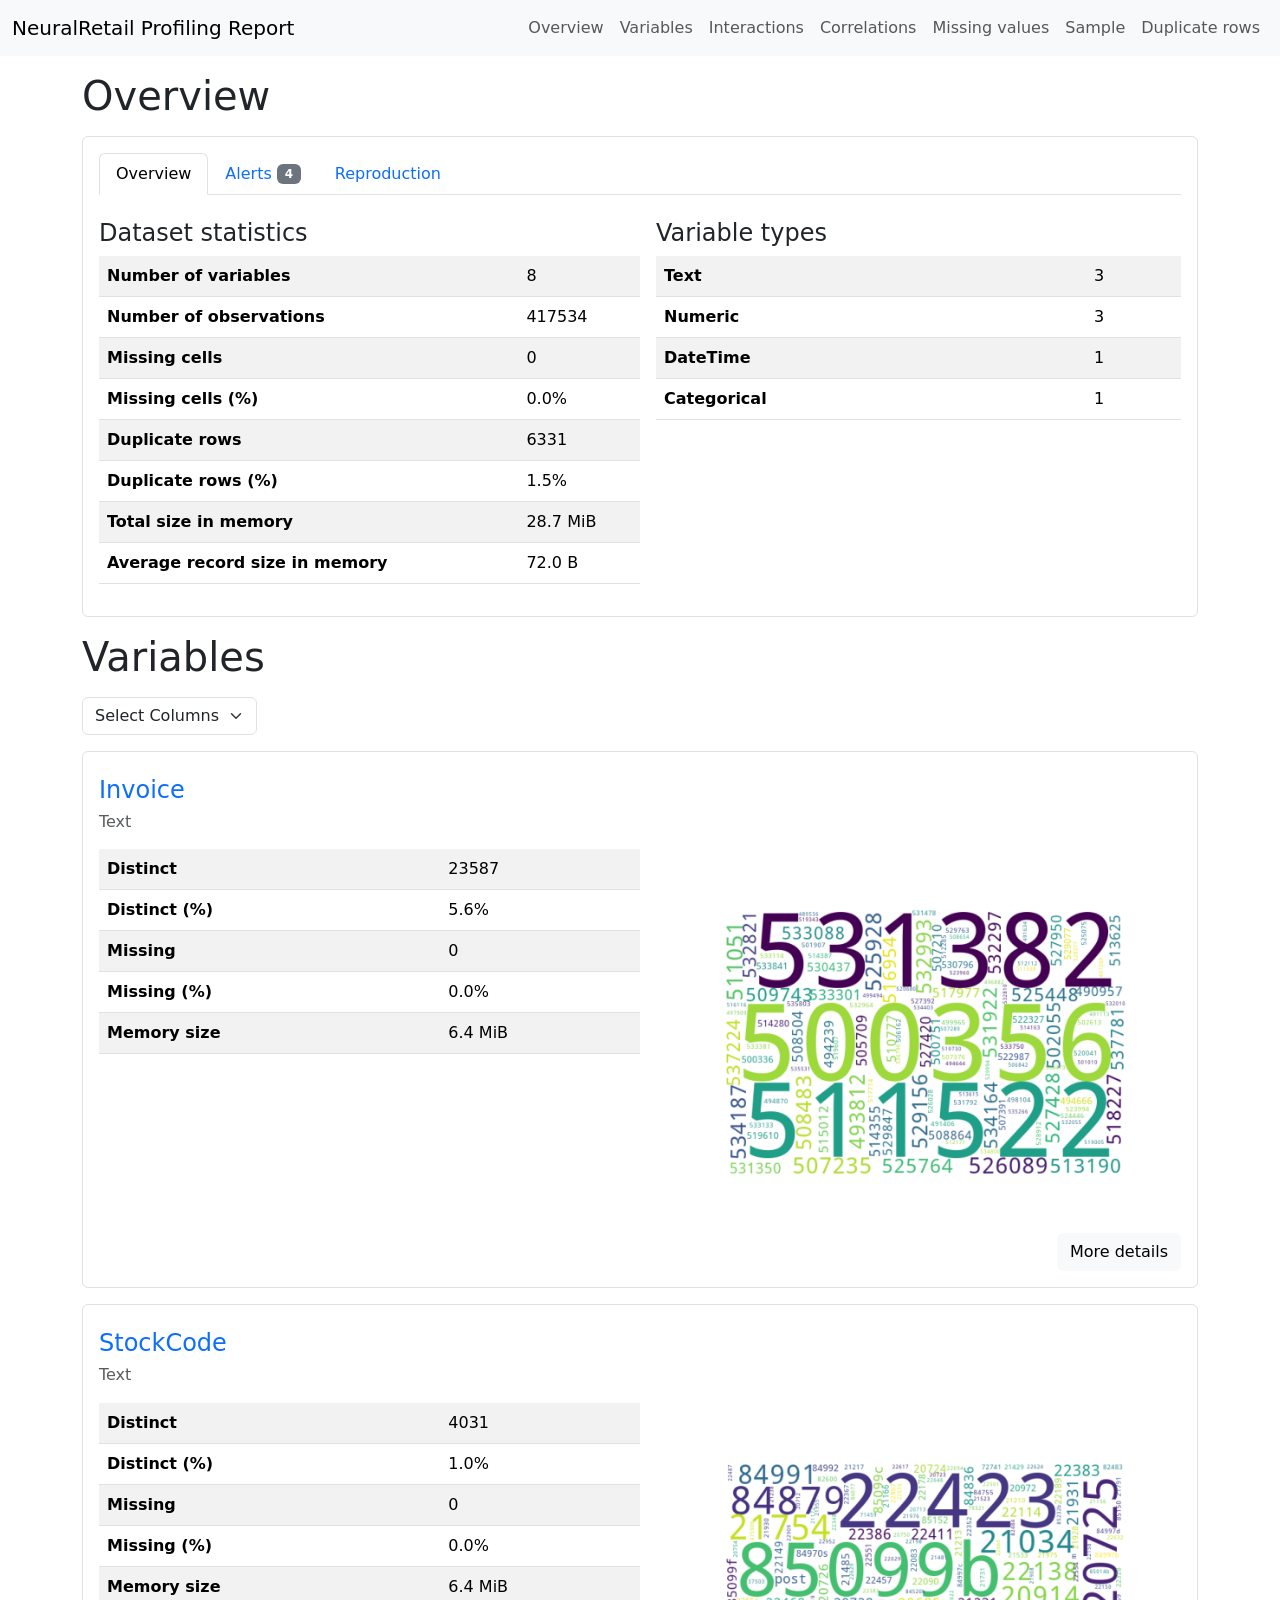
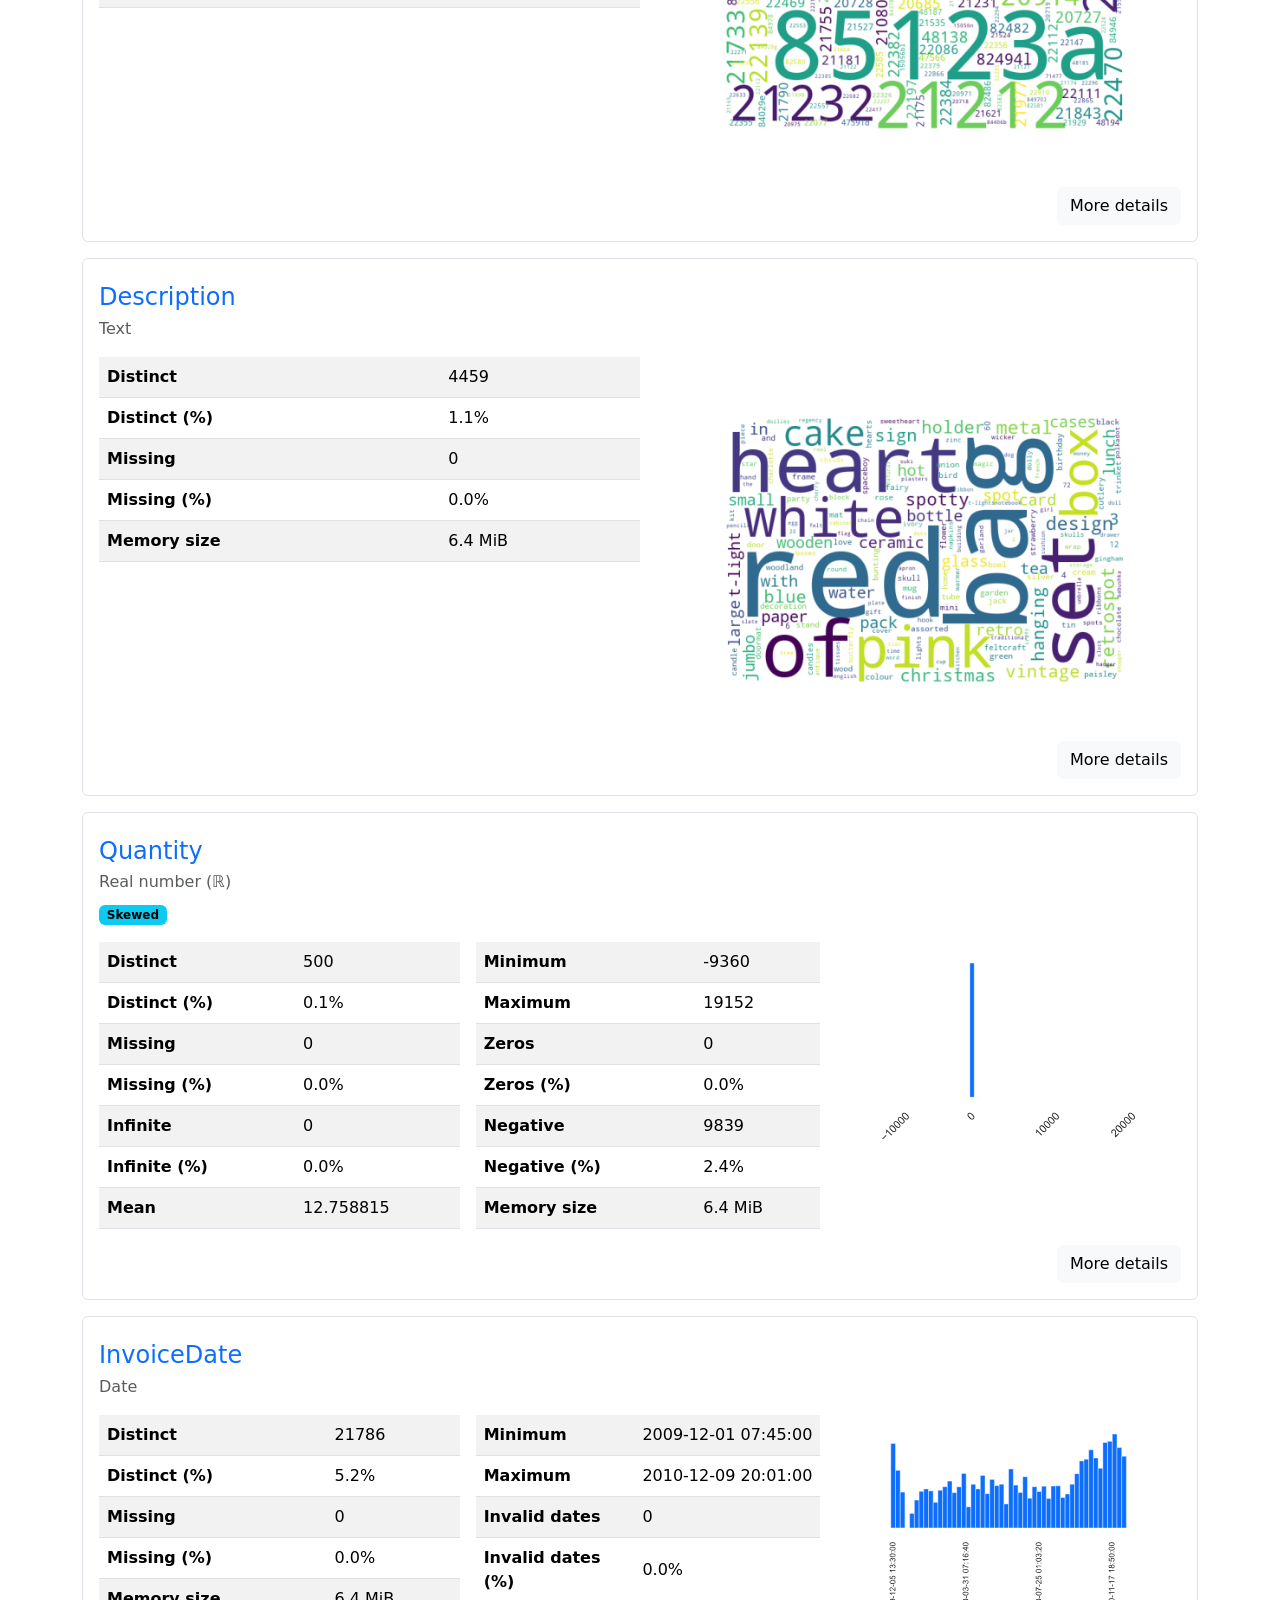
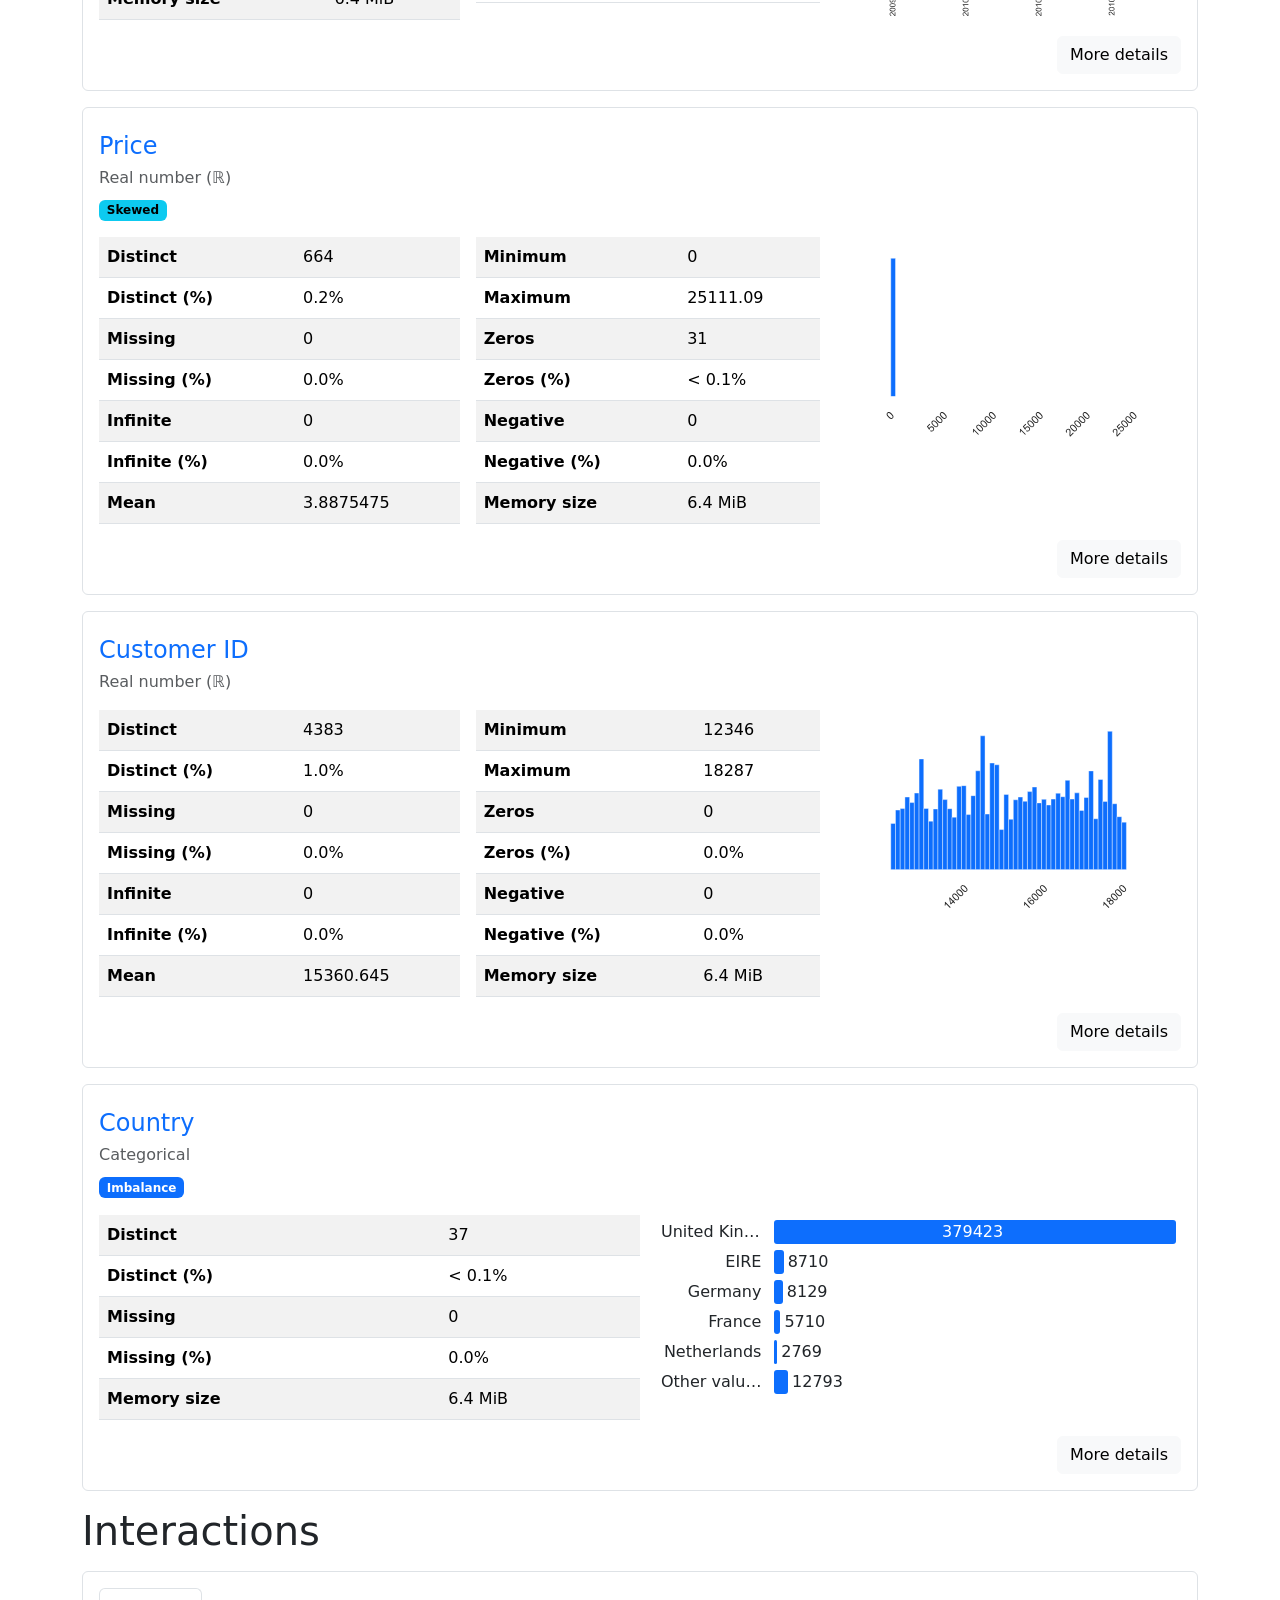
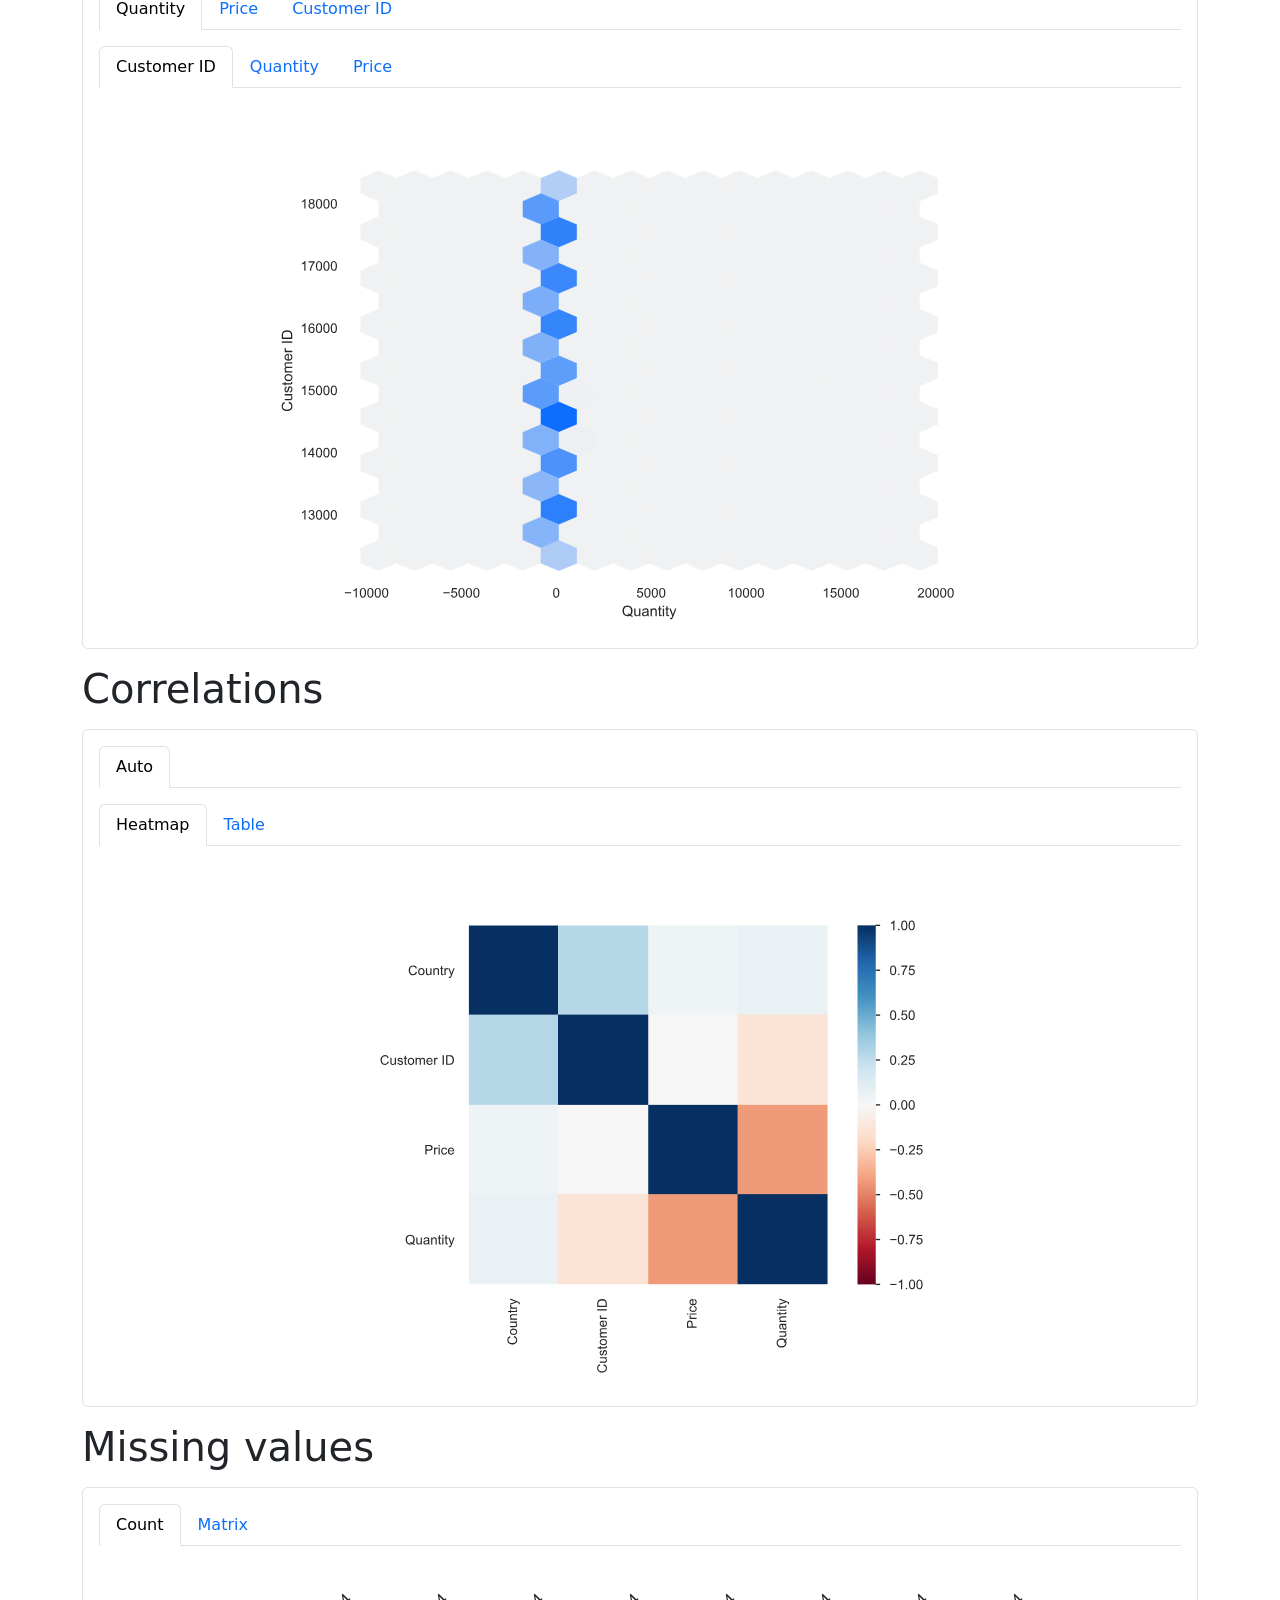
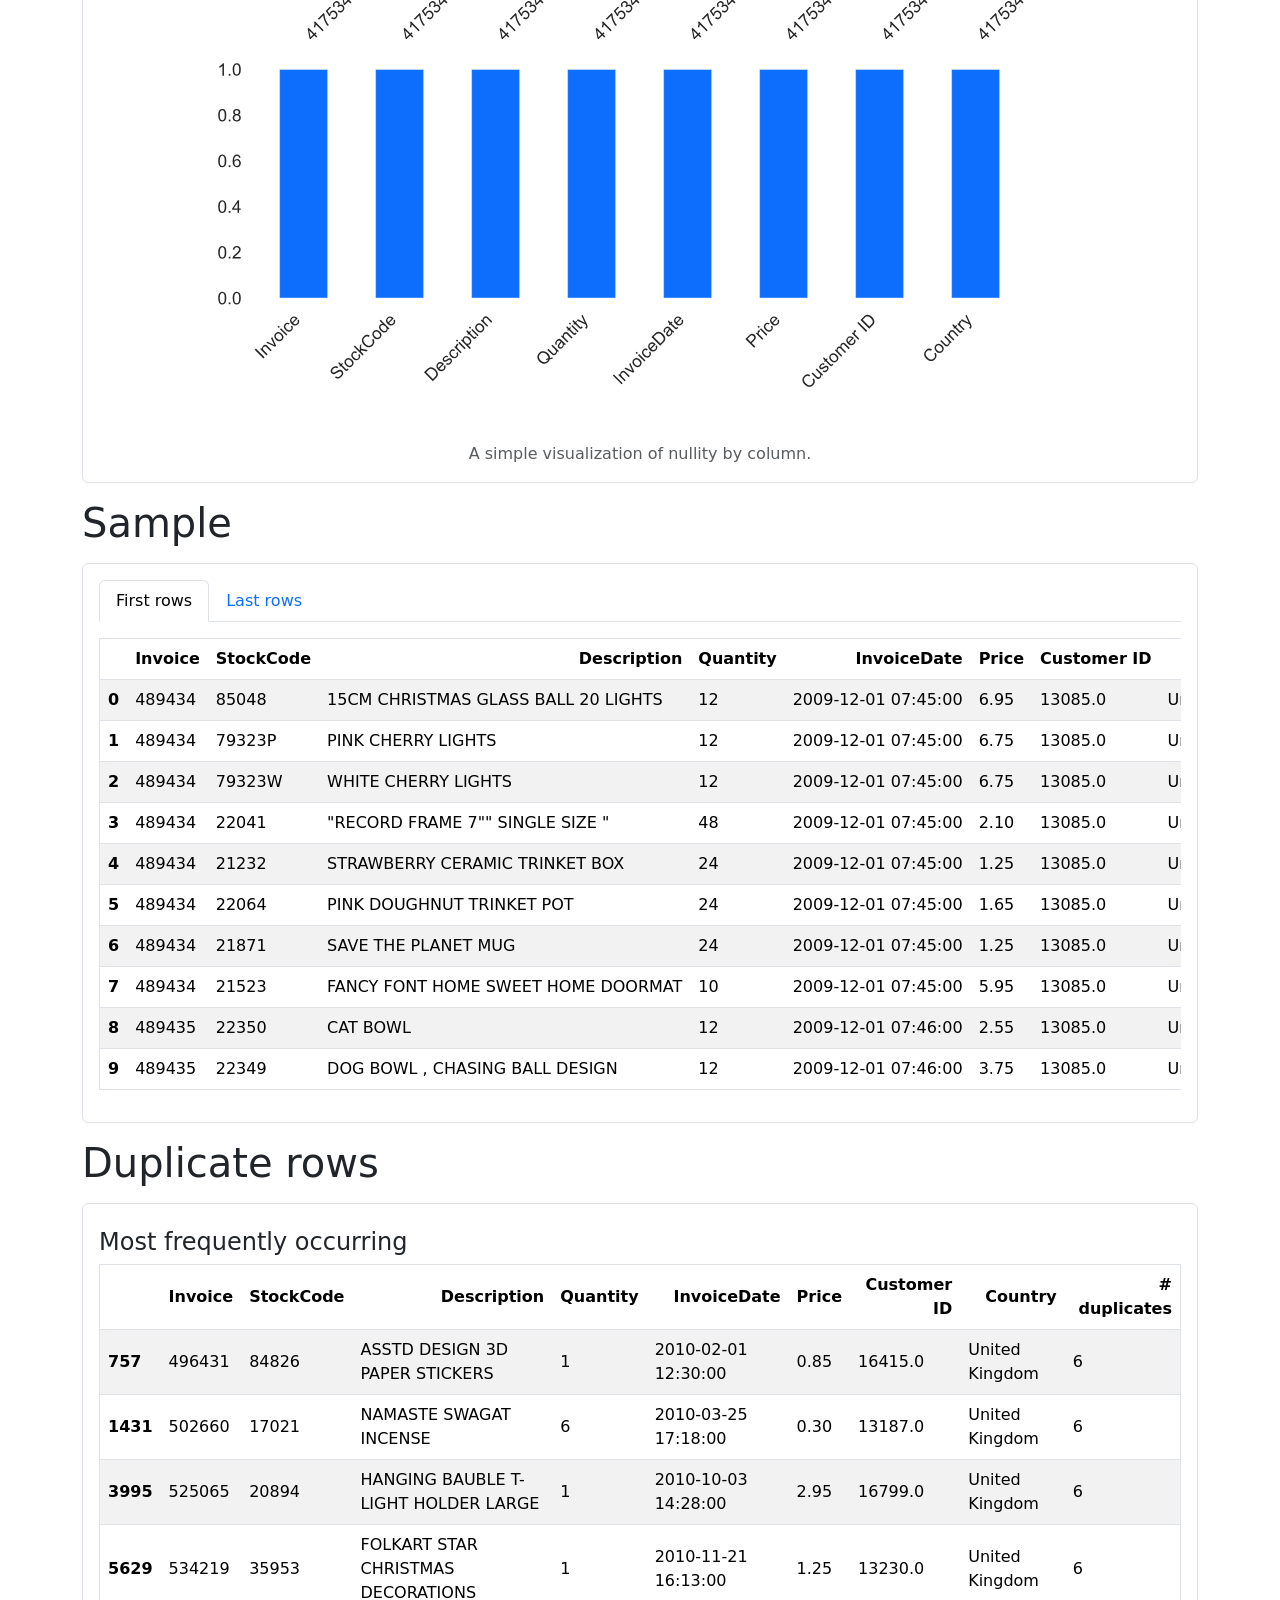
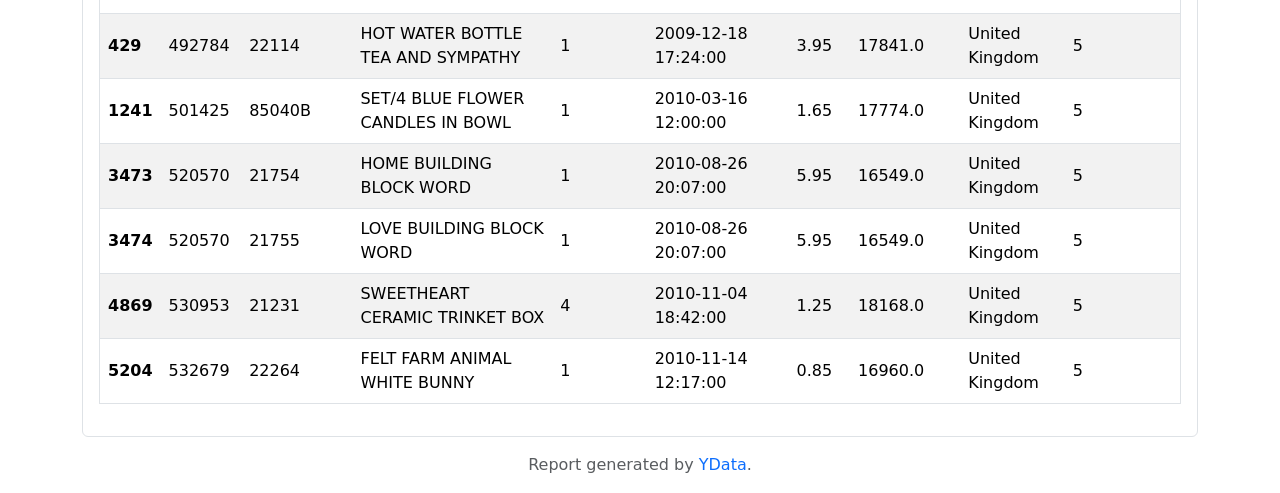
